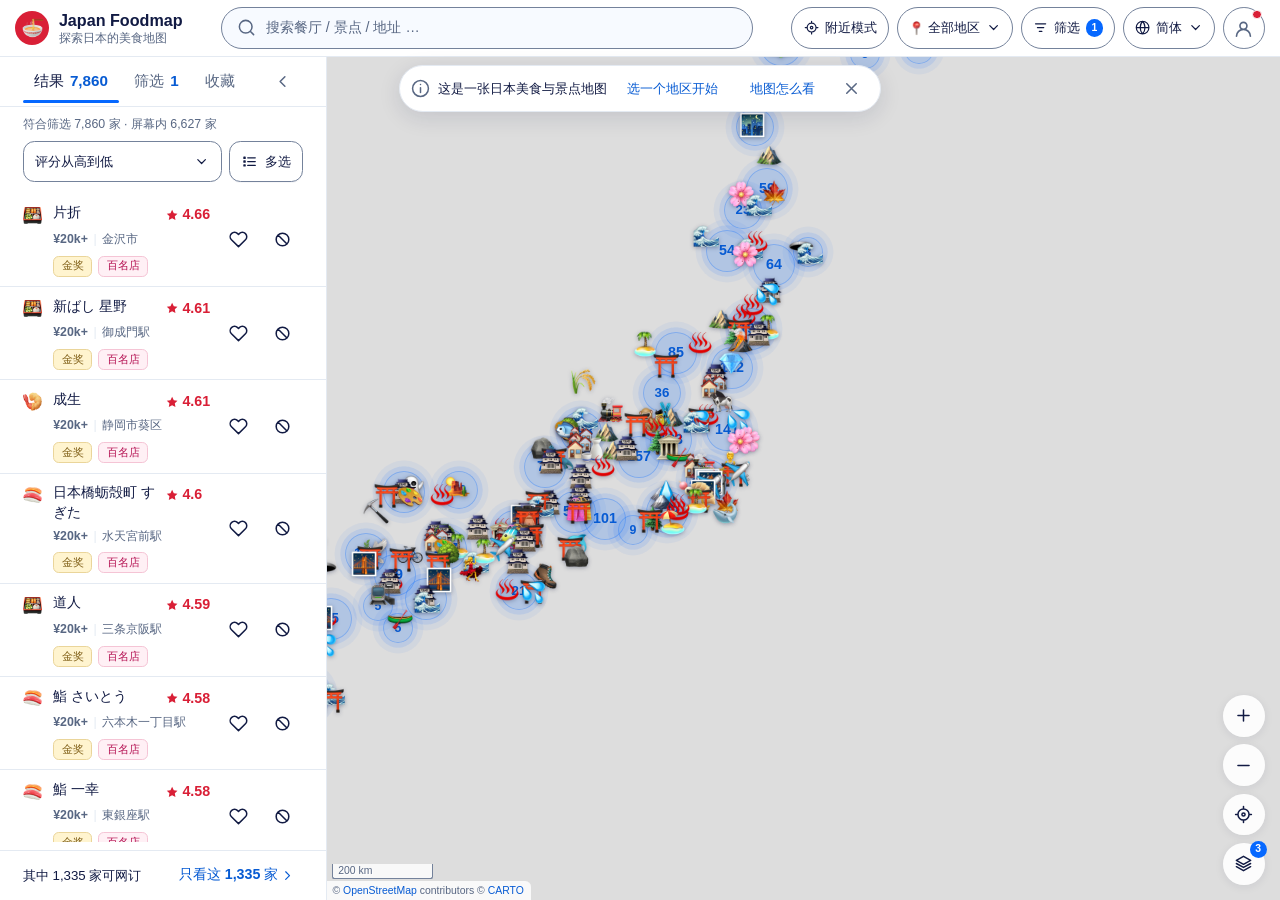
==== docs/index.html @ 4f6c655a "release 4.3.2a station and basemap updates" ====
<!DOCTYPE html>
<html lang="zh-CN">
<head>
    
    <meta http-equiv="content-type" content="text/html; charset=UTF-8" />
    
<title>Japan Foodmap</title>
<link rel="manifest" href="manifest.webmanifest?v=shortcuts-2">
<meta name="mobile-web-app-capable" content="yes">
<meta name="apple-mobile-web-app-capable" content="yes">
<meta name="apple-mobile-web-app-status-bar-style" content="default">
<!-- M-076: the page is a light-only UI (see `color-scheme: only light` in
     MOBILE_UX_ASSETS), so tell the browser chrome to match instead of
     picking its own tint. White, deliberately: commit 84835a8 removed the
     old red theme-color on purpose — do not put it back. -->
<meta name="theme-color" content="#ffffff">
<meta name="apple-mobile-web-app-title" content="Japan Foodmap">
<link rel="icon" type="image/svg+xml" href='data:image/svg+xml;utf8,<svg xmlns="http://www.w3.org/2000/svg" viewBox="0 0 100 100"><text y=".9em" font-size="90">🗾</text></svg>'>
<link rel="apple-touch-icon" sizes="180x180" href="apple-touch-icon-japan-emoji-v2.png">
<!-- Pre-warm TCP/TLS to the cross-origin hosts the page hits early.
     A preconnect only matches requests of the same CORS-ness: the
     `crossorigin` ones cover CORS fetches (GIS, the sync API), the bare
     ones cover classic tags. M-006/M-011: the jsDelivr and cdnjs
     preconnects are gone with the CDNs themselves — Leaflet,
     MarkerCluster, the locate plugin and emoji-picker-element are all
     served from vendor/ on this origin now, so the render-blocking
     handshake they were paying for no longer exists at all. Tile
     subdomains get dns-prefetch only: four extra sockets up front would
     compete with the critical path on slow links, but resolving the DNS
     early is free. -->
<link rel="preconnect" href="https://emojicdn.elk.sh" crossorigin>
<link rel="preconnect" href="https://accounts.google.com" crossorigin>
<link rel="preconnect" href="https://api.jpfoodmap.com" crossorigin>
<link rel="preconnect" href="https://tblg.k-img.com">
<link rel="dns-prefetch" href="https://a.basemaps.cartocdn.com">
<link rel="dns-prefetch" href="https://b.basemaps.cartocdn.com">
<link rel="dns-prefetch" href="https://c.basemaps.cartocdn.com">
<link rel="dns-prefetch" href="https://d.basemaps.cartocdn.com">
<!-- The 3MB marker payload used to start downloading only when the boot
     script ran at DOMContentLoaded — seconds after the HTML arrived. The
     preload starts it with the document; boot()'s fetch then picks the
     response out of the preload cache.
     M-139: `crossorigin` is not optional here, and the old comment had
     the reason backwards. A preload entry is only reused by a later
     request whose mode AND credentials mode match. Without the
     attribute, `as="fetch"` is a no-cors/include request; boot() calls
     plain fetch(), which is cors/same-origin — different keys, so the
     preload sat unclaimed and the browser logged the "preloaded but not
     used" warning. With `crossorigin` (anonymous) the link becomes a
     CORS request, which is what fetch() looks for. Same-origin, so no
     extra CORS response headers are needed on our side. -->
<link rel="preload" href="data/restaurants.json?v=70e84a3305" as="fetch" crossorigin>
<script src="https://accounts.google.com/gsi/client" async defer></script>
    
<meta name="robots" content="noindex,nofollow,noarchive,nosnippet">
<meta name="googlebot" content="noindex,nofollow,noarchive,nosnippet">
<!-- M-006/M-011: self-hosted from docs/vendor/ (scripts/fetch_vendor.py),
     same 0.79.0 build jsDelivr was serving. The version is in the
     directory name so /vendor/* can be immutable-cached honestly. The
     ?v= content stamp is appended by the data_vers pass in main() —
     don't hand-write one here. `defer` and the id are load-bearing:
     initMap no longer treats this plugin as a boot dependency (BUG-01),
     it waits for this tag's load event and hides the locate FAB if the
     file never arrives. -->
<link rel="stylesheet" href="vendor/leaflet.locatecontrol-0.79.0/L.Control.Locate.min.css?v=e6109be62f"/>
<script id="locate-plugin-js" defer src="vendor/leaflet.locatecontrol-0.79.0/L.Control.Locate.min.js?v=62bb1d8d8c"></script>
<script defer src="transit-layer.js?v=7c6e906261"></script>
<style>
  /* Suppress iOS long-press callout + text-selection on the map so the
     contextmenu handler fires cleanly on touch. The font-size on
     .leaflet-container is patched separately in the post-save pass
     below, where folium's own `font-size: 1rem` rule is replaced — a
     <style> rule there always wins over anything we inject here
     because it renders later in source order. */
  .leaflet-container {
    -webkit-touch-callout: none;
    -webkit-user-select: none;
    user-select: none;
  }
  /* The locate plugin renders its own top-left button; we drive it from
     the bottom-right FAB stack instead, so suppress the default UI. The
     control instance stays alive for its .start() / .stop() methods. */
  .leaflet-control-locate { display: none !important; }
</style>
    <script>
(function() {
  // 3.2.3: Safari has ignored `user-scalable=no` since iOS 10, so the
  // viewport meta main() writes covers Chrome and the WebView but not iOS —
  // these are what stop the page zooming there. Back on `document` after
  // M-018 moved them to the Leaflet container, and in the capture phase, for
  // the two reasons the container binding could not cover: they are live
  // from the first frame, three quarters of a megabyte of page before
  // folium's map script runs, and they cover every surface that is not the
  // map (the language gate, the intro bar, the search pill, the segmented
  // pill, the FAB stack, the drawer, the detail card). Leaflet never listens
  // for gesture* — it drives its own touch zoom from raw touch events — so
  // pinching the map still zooms the map.
  ['gesturestart', 'gesturechange', 'gestureend'].forEach(function(type) {
    document.addEventListener(type, function(e) { e.preventDefault(); },
                              { capture: true, passive: false });
  });

  // Desktop ctrl/cmd + wheel — also what a macOS trackpad pinch sends —
  // stays on the Leaflet container. This one is deliberately NOT on the
  // document: a non-passive wheel listener there makes every scroll on the
  // page wait for JS before the browser may move anything, which is the one
  // half of M-018 that was about performance rather than accessibility.
  // Leaflet's own wheel zoom doesn't look at ctrlKey.
  function bindWheelGuard(el) {
    el.addEventListener('wheel', function(e) {
      if (e.ctrlKey || e.metaKey) e.preventDefault();
    }, { passive: false });
  }

  // Double-tap zoom is handled by CSS `touch-action` (style block below)
  // instead of the old 350ms touchend-preventDefault hack. preventDefault on
  // touchend also suppressed the synthesized click, so the second of any two
  // fast taps outside the map (rapid checkbox toggles, 全选 then 全清,
  // double-tap on a star) silently did nothing. The map is unaffected either
  // way: Leaflet sets touch-action on .leaflet-container itself and the
  // ancestor intersection can only further restrict, never loosen.

  // The container is created by folium's own script at the end of <body>,
  // long after this head script runs — poll briefly, then give up.
  var tries = 0;
  (function waitForMap() {
    var el = document.querySelector('.leaflet-container');
    if (el) { bindWheelGuard(el); return; }
    if (++tries > 150) return;
    setTimeout(waitForMap, 100);
  })();
})();
</script>
<style>
  html { color-scheme: only light; }
  html { -webkit-tap-highlight-color: transparent; }
  html { -webkit-text-size-adjust: 100%; }
  html, body { overscroll-behavior: none; }
  html, body { touch-action: pan-x pan-y; }
</style>
    <script>
(function () {
  function uiZ() {
    try {
      var q = /[?&]uiz=(95|100)(?:&|$)/.exec(location.search);
      if (q) return q[1] === '95' ? 0.95 : 1;
      var sc = window.screen || {}, a = sc.width, b = sc.height;
      if (!(a > 0 && b > 0)) return 1;
      return Math.min(a, b) >= 560 ? 0.95 : 1;
    } catch (e) { return 1; }
  }
  window.__jpfmUiZ = uiZ;
  if (uiZ() !== 1) document.documentElement.setAttribute('data-ui-z', '95');
})();
</script>
<style>
/* ==========================================================================
   Japan Foodmap 4.0.0 demo — css/tokens.css
   Generated by hand from ../../DESIGN-TOKENS.json (spec 0.3). Every number
   here has a JSON counterpart; if you need a new value, add it to the JSON
   first (or file a coreRequest), never invent it in a module stylesheet.
   Owner: architect (core). Modules read these variables, never redefine them.
   ========================================================================== */

:root {
  /* ---- UI density (4.2.4) ------------------------------------------------
     1 on phones and the Fold cover; .95 once the <head> snippet has set
     html[data-ui-z="95"] (a screen whose short side is >= 560 CSS px — the
     Fold inner screen, tablets, desktops). map.py's densify_css() rewrites
     every px length above 1px in these stylesheets into
     calc(Npx * var(--ui-z, 1)) at build time, and html{font-size} carries
     it into every rem, so the numbers below stay the 100% design values.
     The width breakpoints in @media rules are not rewritten. */
  --ui-z: 1;

  /* ---- colors ---------------------------------------------------------- */
  --surface: #FFFFFF;
  --surface-subtle: #F7FAFF;
  --ink: #111A43;
  --ink-secondary: #586783;
  --accent: #0668FF;
  --accent-strong: #075BD3;
  --accent-soft: #EDF5FF;
  --rating: #D91F36;
  --favorite: #E92038;
  --danger: #B42336;
  --separator: #E4EAF2;
  --control-border: #74829B;
  /* DEVICE PASS (§14.3): the hairline that IDENTIFIES an interactive control —
     unselected chips, secondary buttons, the "?" help dot, segmented options,
     the search field. It was --separator (#E4EAF2 = 1.21:1 on white), which the
     DESIGN.md token table reserves for decorative dividers and which §14.3
     forbids as a control boundary ("a separator colour must not be used to draw
     an unselected checkbox nobody can find"). Panel / card / divider rules keep
     --separator. Set this back to var(--separator) to restore the demo look. */
  --control-hairline: var(--control-border);
  /* derived, no JSON entry: scrim behind true modals only (LAYER-01) */
  --scrim: rgba(17, 26, 67, .32);

  /* ---- award styles (VIS-06 / §3.2) ----------------------------------- */
  --award-gold-text: #806018;    --award-gold-surface: #FFF4CF;    --award-gold-border: #EAD59A;
  --award-silver-text: #596172;  --award-silver-surface: #EEF0F3;  --award-silver-border: #D3D7DF;
  --award-bronze-text: #94511F;  --award-bronze-surface: #FFEBDC;  --award-bronze-border: #EBC3A5;
  --award-hyaku-text: #B40F51;   --award-hyaku-surface: #FFF0F5;   --award-hyaku-border: #F5C4D5;
  --award-hot-text: #9A3412;     --award-hot-surface: #FFF1E7;     --award-hot-border: #E8C3AC;

  /* ---- price buckets (MAP-01 §6.2; values mirror PRICE_BUCKETS in map.py) */
  --price-lt1k-bg: #15803D;    --price-lt1k-fg: #FFFFFF;
  --price-1to3k-bg: #16A34A;   --price-1to3k-fg: #111A43;
  --price-3to5k-bg: #84CC16;   --price-3to5k-fg: #111A43;
  --price-5to10k-bg: #EAB308;  --price-5to10k-fg: #111A43;
  --price-10to20k-bg: #F97316; --price-10to20k-fg: #111A43;
  --price-ge20k-bg: #DC2626;   --price-ge20k-fg: #FFFFFF;
  --price-na-bg: #9CA3AF;      --price-na-fg: #111A43;

  /* ---- typography ------------------------------------------------------ */
  --font-family: -apple-system, BlinkMacSystemFont, "Segoe UI", "PingFang SC", "Microsoft YaHei", "Noto Sans CJK SC", sans-serif;
  --font-family-tw: -apple-system, BlinkMacSystemFont, "Segoe UI", "PingFang TC", "Microsoft JhengHei", "Noto Sans CJK TC", sans-serif;
  --font-family-ja: -apple-system, BlinkMacSystemFont, "Segoe UI", "Hiragino Sans", "Yu Gothic", "Meiryo", "Noto Sans CJK JP", sans-serif;

  /* 14 roles: size / line / weight. Sizes in rem so html{font-size} scales
     them (fontScale 100/115/130 — I18N-02: text scale, never transform). */
  --t-detail-title-size: 1.5rem;       --t-detail-title-line: 1.9375rem;  --t-detail-title-weight: 700;   /* 24/31 */
  --t-detail-title-wide-size: 1.625rem;--t-detail-title-wide-line: 2.125rem; --t-detail-title-wide-weight: 700; /* 26/34 */
  --t-panel-title-size: 1.25rem;       --t-panel-title-line: 1.75rem;     --t-panel-title-weight: 600;    /* 20/28 */
  --t-group-title-size: 1rem;          --t-group-title-line: 1.5rem;      --t-group-title-weight: 600;    /* 16/24 */
  --t-list-name-narrow-size: 1rem;     --t-list-name-narrow-line: 1.375rem; --t-list-name-narrow-weight: 600; /* 16/22 */
  --t-list-name-column-size: .9375rem; --t-list-name-column-line: 1.3125rem; --t-list-name-column-weight: 600; /* 15/21 */
  --t-body-size: .9375rem;             --t-body-line: 1.4375rem;          --t-body-weight: 400;           /* 15/23 */
  --t-long-body-size: .9375rem;        --t-long-body-line: 1.5rem;        --t-long-body-weight: 400;      /* 15/24 */
  --t-input-narrow-size: 1rem;         --t-input-narrow-line: 1.5rem;     --t-input-narrow-weight: 400;   /* 16/24 */
  --t-input-column-size: .9375rem;     --t-input-column-line: 1.4375rem;  --t-input-column-weight: 400;   /* 15/23 */
  --t-control-size: .875rem;           --t-control-line: 1.25rem;         --t-control-weight: 500;        /* 14/20 */
  --t-secondary-size: .8125rem;        --t-secondary-line: 1.1875rem;     --t-secondary-weight: 400;      /* 13/19 */
  --t-badge-size: .75rem;              --t-badge-line: 1rem;              --t-badge-weight: 600;          /* 12/16 */
  --t-detail-award-size: .875rem;      --t-detail-award-line: 1.25rem;    --t-detail-award-weight: 600;   /* 14/20 */

  /* ---- spacing --------------------------------------------------------- */
  --sp-1: calc(4px * var(--ui-z, 1)); --sp-2: calc(8px * var(--ui-z, 1)); --sp-3: calc(12px * var(--ui-z, 1)); --sp-4: calc(16px * var(--ui-z, 1)); --sp-5: calc(24px * var(--ui-z, 1)); --sp-6: calc(32px * var(--ui-z, 1));
  --sp-optical: calc(2px * var(--ui-z, 1));
  --pad-panel-narrow: calc(16px * var(--ui-z, 1));
  --pad-detail-narrow: calc(16px * var(--ui-z, 1));
  --pad-panel-mid: calc(20px * var(--ui-z, 1));
  --pad-panel-wide: calc(24px * var(--ui-z, 1));
  --gap-field: calc(12px * var(--ui-z, 1));
  --gap-group: calc(24px * var(--ui-z, 1));

  /* ---- radii ----------------------------------------------------------- */
  --r-button: calc(12px * var(--ui-z, 1));
  --r-compact: calc(8px * var(--ui-z, 1));
  --r-panel: calc(24px * var(--ui-z, 1));
  --r-photo: calc(12px * var(--ui-z, 1));
  --r-pill: calc(999px * var(--ui-z, 1));

  /* ---- effects --------------------------------------------------------- */
  --glass-bg: rgba(255, 255, 255, .9);
  --glass-blur: calc(12px * var(--ui-z, 1));
  --shadow-control: 0 calc(2px * var(--ui-z, 1)) calc(10px * var(--ui-z, 1)) rgba(17, 26, 67, .08);
  --shadow-panel: 0 calc(6px * var(--ui-z, 1)) calc(24px * var(--ui-z, 1)) rgba(17, 26, 67, .12);

  /* ---- controls -------------------------------------------------------- */
  --touch-min: calc(44px * var(--ui-z, 1));
  --button-min: calc(44px * var(--ui-z, 1));
  --primary-action-min: calc(54px * var(--ui-z, 1));
  --checkbox-visual: calc(20px * var(--ui-z, 1));
  --switch-w: calc(36px * var(--ui-z, 1)); --switch-h: calc(22px * var(--ui-z, 1));
  --icon-size: calc(20px * var(--ui-z, 1)); --icon-stroke: calc(2px * var(--ui-z, 1));
  --layer-row-min: calc(56px * var(--ui-z, 1));
  --search-row-min: calc(56px * var(--ui-z, 1));
  --search-entry-min: calc(56px * var(--ui-z, 1));

  /* ---- layout constants (LAY-01..03). Written as numbers where JS also
     consumes them; core.js reads the same values from Data.config.layout
     so there is one source — keep both in sync. */
  --bp-narrow-lt: 750;
  --bp-wide-gte: 1100;
  --bp-detail-ratio-switch: 450;
  --h-compact-lte: 620;
  --h-severe-lte: 419;
  --topbar-mid: calc(56px * var(--ui-z, 1));
  --topbar-wide: calc(60px * var(--ui-z, 1));
  --rail-w: calc(56px * var(--ui-z, 1));
  --sheet-collapsed: calc(56px * var(--ui-z, 1));
  --sheet-expanded-map: calc(170px * var(--ui-z, 1));
  --layers-pref-w: calc(360px * var(--ui-z, 1)); --layers-margin: calc(16px * var(--ui-z, 1)); --layers-anchor-gap: calc(8px * var(--ui-z, 1));
  --layers-header-min: calc(44px * var(--ui-z, 1)); --layers-row-min: calc(56px * var(--ui-z, 1));
  --list-min-h-narrow: calc(96px * var(--ui-z, 1)); --list-min-h-column: calc(76px * var(--ui-z, 1));
  --list-photo-ratio: .32; --list-content-start: .38;
  --gallery-h-narrow: calc(144px * var(--ui-z, 1)); --gallery-h-column: calc(272px * var(--ui-z, 1));
  --gallery-primary-share: .6667;
  --action-cols: 1fr 1.65fr 1fr; --action-gap: calc(8px * var(--ui-z, 1));
  --form-max-w: calc(480px * var(--ui-z, 1));

  /* ---- map visual (MAP-01) --------------------------------------------- */
  --map-emoji: calc(22px * var(--ui-z, 1)); --map-price-h: calc(22px * var(--ui-z, 1));
  --cluster-s: calc(32px * var(--ui-z, 1)); --cluster-m: calc(40px * var(--ui-z, 1)); --cluster-l: calc(44px * var(--ui-z, 1));
  --landmark-icon: calc(26px * var(--ui-z, 1));
  --rail-width: calc(2px * var(--ui-z, 1)); --station-normal: calc(4px * var(--ui-z, 1)); --station-major: calc(6px * var(--ui-z, 1));

  /* ---- composition (VIS-03..06) ---------------------------------------- */
  --c-detail-nav-to-identity: calc(12px * var(--ui-z, 1));
  --c-detail-title-to-meta: calc(8px * var(--ui-z, 1));
  --c-detail-meta-to-awards: calc(8px * var(--ui-z, 1));
  --c-detail-identity-to-gallery: calc(12px * var(--ui-z, 1));
  --c-detail-gallery-to-summary: calc(16px * var(--ui-z, 1));
  --c-detail-reading-gap: calc(24px * var(--ui-z, 1));
  --c-detail-heading-to-body: calc(12px * var(--ui-z, 1));
  --c-detail-summary-gap: calc(8px * var(--ui-z, 1));
  --c-list-row-pad: calc(12px * var(--ui-z, 1));
  --c-list-text-gap: calc(4px * var(--ui-z, 1));
  --c-list-before-awards: calc(8px * var(--ui-z, 1));
  --c-list-group-gap: calc(24px * var(--ui-z, 1));
  --c-list-group-heading-gap: calc(12px * var(--ui-z, 1));
  --c-filter-section-gap: calc(24px * var(--ui-z, 1));
  --c-filter-heading-gap: calc(12px * var(--ui-z, 1));
  --c-filter-option-gap: calc(8px * var(--ui-z, 1));
  --c-filter-child-indent: calc(24px * var(--ui-z, 1));
  --c-filter-outer-pad: calc(8px * var(--ui-z, 1));
  --c-filter-child-pad: calc(4px * var(--ui-z, 1));
  --c-award-list-pad: calc(2px * var(--ui-z, 1)) calc(8px * var(--ui-z, 1)); --c-award-list-gap: calc(6px * var(--ui-z, 1));
  --c-award-detail-pad: calc(4px * var(--ui-z, 1)) calc(10px * var(--ui-z, 1)); --c-award-detail-gap: calc(8px * var(--ui-z, 1)); --c-award-detail-h: calc(28px * var(--ui-z, 1));

  /* ---- motion (MOTION.md) ---------------------------------------------- */
  --m-micro: 160ms;
  --m-standard: 240ms;
  --m-sheet: 320ms;
  --m-fly: 400ms;
  --m-toast-ms: 9000ms;
  --e-out: ease-out;
  --e-standard: cubic-bezier(.2, .8, .2, 1);
  --viewport-settle-ms: 180ms;

  /* ---- live geometry, written by App.layout.measure() ------------------
     Defaults let CSS work before the first measure. */
  --U-w: 100vw;
  --U-h: 100vh;
  --U-top: 0px;
  --U-left: 0px;
  --sheet-h: calc(80px * var(--ui-z, 1));
  --fab-w: calc(56px * var(--ui-z, 1));
  --col-left-w: 0px;
  --col-detail-w: 0px;
  --topbar-h: 0px;
  /* ENV-02 §1: the layout-viewport band the visual viewport no longer covers
     (Safari toolbars, software keyboard). core layout.derive() overwrites it
     every measure; 0 whenever the two viewports agree. */
  --vv-occ: 0px;
  --safe-top: env(safe-area-inset-top, 0px);
  --safe-bottom: env(safe-area-inset-bottom, 0px);
  --safe-left: env(safe-area-inset-left, 0px);
  --safe-right: env(safe-area-inset-right, 0px);

  /* ---- z-index ladder (CONTRACT.md §DOM) -------------------------------- */
  --z-map: 0;
  --z-panels: 10;
  --z-topbar: 20;
  --z-fab: 30;
  --z-popover: 40;
  --z-toast: 50;
  --z-modal: 60;
  --z-lightbox: 70;
}

:root[data-ui-z="95"] { --ui-z: .95; }

@media (prefers-reduced-motion: reduce) {
  :root {
    --m-micro: 0ms;
    --m-standard: 0ms;
    --m-sheet: 0ms;
    --m-fly: 0ms;
  }
}

@media (max-width: 1099px) {
  :root { --primary-action-min: calc(44px * var(--ui-z, 1)); --pad-panel-mid: calc(16px * var(--ui-z, 1)); --gallery-h-column: calc(208px * var(--ui-z, 1)); --search-entry-min: calc(44px * var(--ui-z, 1)); }
}

</style>
<style>
/* ==========================================================================
   Japan Foodmap 4.0.0 demo — css/base.css
   Reset, the 14 type roles, and the shared component classes every module
   composes from. Owner: architect (core). Modules add module-prefixed rules
   in their own file; they do not override anything here. If a shared class
   is missing, report it as a coreRequest instead of forking a copy.
   ========================================================================== */

/* ---- reset --------------------------------------------------------------- */
*, *::before, *::after { box-sizing: border-box; }
html {
  font-size: calc(100% * var(--ui-z, 1));   /* App.i18n.setFontScale → 100% / 115% / 130%, times the UI density */
  -webkit-text-size-adjust: 100%;
  color-scheme: light only;      /* VIS-02: light only, no dark theme */
  height: 100%;
  overflow: hidden;              /* the app owns scrolling; body never scrolls */
}
html[data-fs="115"] { font-size: calc(115% * var(--ui-z, 1)); }
html[data-fs="130"] { font-size: calc(130% * var(--ui-z, 1)); }
body {
  margin: 0;
  height: 100%;
  overflow: hidden;
  background: var(--surface);
  color: var(--ink);
  font-family: var(--font-family);
  font-synthesis: none;
  font-size: var(--t-body-size);
  line-height: var(--t-body-line);
  font-weight: var(--t-body-weight);
  -webkit-font-smoothing: antialiased;
  text-rendering: optimizeLegibility;
  touch-action: pan-x pan-y;     /* page-level pinch off (3.2.3 policy) */
}
:lang(zh-TW) { font-family: var(--font-family-tw); }
:lang(ja) { font-family: var(--font-family-ja); }
h1, h2, h3, h4, p, ul, ol, figure { margin: 0; }
ul, ol { padding: 0; list-style: none; }
button, input, select, textarea {
  font: inherit;
  color: inherit;
  margin: 0;
}
button { background: none; border: 0; padding: 0; cursor: pointer; text-align: inherit; }
button:disabled { cursor: default; }
a { color: var(--accent-strong); text-decoration: none; }
a:hover { text-decoration: underline; }
img, svg { display: block; max-width: 100%; }
img { height: auto; }
[hidden] { display: none !important; }
[inert] { pointer-events: none; }
:focus { outline: none; }
:focus-visible {
  outline: calc(2px * var(--ui-z, 1)) solid var(--accent-strong);
  outline-offset: calc(2px * var(--ui-z, 1));
  border-radius: var(--r-compact);
}
::selection { background: var(--accent-soft); }

/* Tabular numerals for ratings/prices/counts only (§3.3) */
.num { font-variant-numeric: tabular-nums; }

/* ---- app skeleton (core-owned; must exist before any module initialises) --
   #app is the LAY-01 container; #map-root fills it at z 0. Leaflet reads the
   container's computed position at init, so these rules live here, not in a
   module stylesheet that might load or inject later. */
#app { position: fixed; inset: 0; overflow: hidden; background: var(--surface); }
#map-root { position: absolute; inset: 0; z-index: var(--z-map); }
#parking { display: none; }

/* ---- type roles ---------------------------------------------------------- */
.t-detail-title      { font-size: var(--t-detail-title-size);      line-height: var(--t-detail-title-line);      font-weight: var(--t-detail-title-weight); overflow-wrap: anywhere; }
.t-detail-title-wide { font-size: var(--t-detail-title-wide-size); line-height: var(--t-detail-title-wide-line); font-weight: var(--t-detail-title-wide-weight); overflow-wrap: anywhere; }
.t-panel-title       { font-size: var(--t-panel-title-size);       line-height: var(--t-panel-title-line);       font-weight: var(--t-panel-title-weight); }
.t-group-title       { font-size: var(--t-group-title-size);       line-height: var(--t-group-title-line);       font-weight: var(--t-group-title-weight); }
.t-list-name-narrow  { font-size: var(--t-list-name-narrow-size);  line-height: var(--t-list-name-narrow-line);  font-weight: var(--t-list-name-narrow-weight); }
.t-list-name-column  { font-size: var(--t-list-name-column-size);  line-height: var(--t-list-name-column-line);  font-weight: var(--t-list-name-column-weight); }
.t-body              { font-size: var(--t-body-size);              line-height: var(--t-body-line);              font-weight: var(--t-body-weight); }
.t-long-body         { font-size: var(--t-long-body-size);         line-height: var(--t-long-body-line);         font-weight: var(--t-long-body-weight); }
.t-input-narrow      { font-size: var(--t-input-narrow-size);      line-height: var(--t-input-narrow-line);      font-weight: var(--t-input-narrow-weight); }
.t-input-column      { font-size: var(--t-input-column-size);      line-height: var(--t-input-column-line);      font-weight: var(--t-input-column-weight); }
.t-control           { font-size: var(--t-control-size);           line-height: var(--t-control-line);           font-weight: var(--t-control-weight); }
.t-secondary         { font-size: var(--t-secondary-size);         line-height: var(--t-secondary-line);         font-weight: var(--t-secondary-weight); color: var(--ink-secondary); }
.t-badge             { font-size: var(--t-badge-size);             line-height: var(--t-badge-line);             font-weight: var(--t-badge-weight); }
.t-detail-award      { font-size: var(--t-detail-award-size);      line-height: var(--t-detail-award-line);      font-weight: var(--t-detail-award-weight); }

/* Two-line clamp for list names (LIST-01) */
.clamp-2 { display: -webkit-box; -webkit-box-orient: vertical; -webkit-line-clamp: 2; overflow: hidden; overflow-wrap: anywhere; }
.clamp-1 { white-space: nowrap; overflow: hidden; text-overflow: ellipsis; }

/* ---- accessibility helpers ---------------------------------------------- */
.sr-only {
  position: absolute !important; width: 1px; height: 1px; padding: 0; margin: -1px;
  overflow: hidden; clip: rect(0 0 0 0); white-space: nowrap; border: 0;
}

/* ---- icons -------------------------------------------------------------- */
.ic {
  width: var(--icon-size); height: var(--icon-size);
  stroke: currentColor; stroke-width: var(--icon-stroke);
  stroke-linecap: round; stroke-linejoin: round; fill: none;
  flex: none;
}
.ic-sm { width: calc(16px * var(--ui-z, 1)); height: calc(16px * var(--ui-z, 1)); }
.ic-lg { width: calc(24px * var(--ui-z, 1)); height: calc(24px * var(--ui-z, 1)); }
/* emoji <img> produced by App.emoji.img() */
.emj { display: inline-block; width: 1.25em; height: 1.25em; vertical-align: -.28em; object-fit: contain; }
.emj-text { display: inline-block; line-height: 1; }

/* ---- surfaces ------------------------------------------------------------ */
.glass {
  background: var(--glass-bg);
  -webkit-backdrop-filter: blur(var(--glass-blur));
  backdrop-filter: blur(var(--glass-blur));
  box-shadow: var(--shadow-control);
}
/* map.js sets html[data-map-moving] during pan/zoom → solid white, no blur (§3.1) */
html[data-map-moving] .glass,
html[data-reduced-transparency] .glass { background: var(--surface); -webkit-backdrop-filter: none; backdrop-filter: none; }
@media (prefers-reduced-transparency: reduce) {
  .glass { background: var(--surface); -webkit-backdrop-filter: none; backdrop-filter: none; }
}
.hr { height: 1px; background: var(--separator); border: 0; margin: 0; }
.hr-strong { height: 1px; background: var(--control-border); opacity: .35; }

/* ---- buttons ------------------------------------------------------------- */
.btn {
  display: inline-flex; align-items: center; justify-content: center; gap: var(--sp-2);
  min-height: var(--button-min); padding: 0 var(--sp-4);
  border-radius: var(--r-button);
  font-size: var(--t-control-size); line-height: var(--t-control-line); font-weight: 600;
  border: 1px solid transparent;
  transition: background-color var(--m-micro) var(--e-out), color var(--m-micro) var(--e-out),
              border-color var(--m-micro) var(--e-out), transform var(--m-micro) var(--e-out);
  user-select: none; -webkit-user-select: none;
  text-decoration: none;
}
.btn:active:not(:disabled) { transform: scale(.98); }
.btn:disabled { opacity: .45; }
.btn-primary { background: var(--accent); color: #fff; }
.btn-primary:hover:not(:disabled) { background: var(--accent-strong); }
.btn-secondary { background: var(--surface); color: var(--ink); border-color: var(--control-hairline); box-shadow: 0 1px 0 rgba(17,26,67,.03); }
.btn-secondary:hover:not(:disabled) { background: var(--surface-subtle); border-color: var(--control-border); }
.btn-quiet { background: transparent; color: var(--accent-strong); }
.btn-quiet:hover:not(:disabled) { background: var(--accent-soft); }
.btn-danger { background: var(--surface); color: var(--danger); border-color: var(--control-hairline); }
.btn-danger:hover:not(:disabled) { background: #FFF3F4; }
.btn-fixed { min-height: var(--primary-action-min); font-size: var(--t-body-size); }
.btn-pill { border-radius: var(--r-pill); }
.btn-stack { flex-direction: column; gap: calc(2px * var(--ui-z, 1)); padding: var(--sp-1) var(--sp-2); }
.btn-stack .ic { width: calc(22px * var(--ui-z, 1)); height: calc(22px * var(--ui-z, 1)); }
/* icon-only button: 44px hit, 20px glyph */
.icon-btn {
  display: inline-flex; align-items: center; justify-content: center;
  width: var(--touch-min); height: var(--touch-min); border-radius: var(--r-pill);
  color: var(--ink);
  transition: background-color var(--m-micro) var(--e-out), color var(--m-micro) var(--e-out);
}
.icon-btn:hover { background: var(--surface-subtle); }
.icon-btn[aria-pressed="true"] { color: var(--accent-strong); }
.icon-btn.is-fav[aria-pressed="true"] { color: var(--favorite); }
.icon-btn.is-fav[aria-pressed="true"] .ic { fill: var(--favorite); }
.icon-btn.is-danger:hover { color: var(--danger); }
.icon-btn-secondary { color: var(--ink-secondary); }
.link-btn { color: var(--accent-strong); font-weight: 600; min-height: var(--touch-min); display: inline-flex; align-items: center; padding: 0 var(--sp-2); }

/* ---- chips (search area chip, filter summary chip, rating quick pick) ---- */
.chip {
  display: inline-flex; align-items: center; gap: calc(6px * var(--ui-z, 1));
  min-height: calc(36px * var(--ui-z, 1)); padding: 0 var(--sp-3);
  border-radius: var(--r-pill);
  background: var(--surface); color: var(--ink);
  border: 1px solid var(--control-hairline);
  font-size: var(--t-control-size); line-height: var(--t-control-line); font-weight: 500;
  white-space: nowrap;
  transition: background-color var(--m-micro) var(--e-out), border-color var(--m-micro) var(--e-out), color var(--m-micro) var(--e-out);
}
.chip:hover { border-color: var(--control-border); }
.chip[aria-pressed="true"], .chip.is-on { background: var(--accent-soft); border-color: var(--accent); color: var(--accent-strong); }
.chip .chip-x { display: inline-flex; width: calc(24px * var(--ui-z, 1)); height: calc(24px * var(--ui-z, 1)); margin-right: calc(-6px * var(--ui-z, 1)); align-items: center; justify-content: center; border-radius: var(--r-pill); color: var(--ink-secondary); }
.chip .chip-x:hover { background: rgba(6,104,255,.12); color: var(--accent-strong); }
.chip-tall { min-height: var(--touch-min); }
/* chip whose hit area must be 44 while the visual stays 36 */
.chip-hit { position: relative; }
.chip-hit::after { content: ""; position: absolute; inset: calc(-4px * var(--ui-z, 1)) 0; }

/* ---- badges: awards (VIS-06) -------------------------------------------- */
.badge {
  display: inline-flex; align-items: center; gap: calc(4px * var(--ui-z, 1));
  padding: var(--c-award-list-pad); border-radius: calc(6px * var(--ui-z, 1));
  font-size: var(--t-badge-size); line-height: var(--t-badge-line); font-weight: var(--t-badge-weight);
  border: 1px solid transparent; white-space: nowrap;
}
.badge-lg {           /* detail identity role */
  padding: var(--c-award-detail-pad); min-height: var(--c-award-detail-h); border-radius: var(--r-compact);
  font-size: var(--t-detail-award-size); line-height: var(--t-detail-award-line); font-weight: var(--t-detail-award-weight);
}
.badge-gold   { color: var(--award-gold-text);   background: var(--award-gold-surface);   border-color: var(--award-gold-border); }
.badge-silver { color: var(--award-silver-text); background: var(--award-silver-surface); border-color: var(--award-silver-border); }
.badge-bronze { color: var(--award-bronze-text); background: var(--award-bronze-surface); border-color: var(--award-bronze-border); }
.badge-hyaku  { color: var(--award-hyaku-text);  background: var(--award-hyaku-surface);  border-color: var(--award-hyaku-border); }
.badge-hot    { color: var(--award-hot-text);    background: var(--award-hot-surface);    border-color: var(--award-hot-border); }
.badge-row { display: flex; flex-wrap: wrap; gap: var(--c-award-list-gap); }
.badge-row-lg { gap: var(--c-award-detail-gap); }
/* neutral count badge (FAB layer count, filter chip count) */
.count-badge {
  display: inline-flex; align-items: center; justify-content: center;
  min-width: calc(18px * var(--ui-z, 1)); height: calc(18px * var(--ui-z, 1)); padding: 0 calc(5px * var(--ui-z, 1)); border-radius: var(--r-pill);
  background: var(--accent); color: #fff;
  font-size: calc(11px * var(--ui-z, 1)); line-height: 1; font-weight: 700;
}
.count-text { color: var(--accent-strong); font-weight: 700; }

/* ---- price tag (MAP-01 §6.2) — readable text + bucket color ------------ */
.price-tag {
  display: inline-flex; align-items: center; justify-content: center;
  height: var(--map-price-h); padding: 0 calc(7px * var(--ui-z, 1)); border-radius: var(--r-pill);
  font-size: var(--t-badge-size); line-height: 1; font-weight: 700; letter-spacing: .01em;
  white-space: nowrap; font-variant-numeric: tabular-nums;
  box-shadow: 0 1px calc(2px * var(--ui-z, 1)) rgba(17,26,67,.18);
}
.price-lt1k    { background: var(--price-lt1k-bg);    color: var(--price-lt1k-fg); }
.price-1to3k   { background: var(--price-1to3k-bg);   color: var(--price-1to3k-fg); }
.price-3to5k   { background: var(--price-3to5k-bg);   color: var(--price-3to5k-fg); }
.price-5to10k  { background: var(--price-5to10k-bg);  color: var(--price-5to10k-fg); }
.price-10to20k { background: var(--price-10to20k-bg); color: var(--price-10to20k-fg); }
.price-ge20k   { background: var(--price-ge20k-bg);   color: var(--price-ge20k-fg); }
.price-na      { background: var(--price-na-bg);      color: var(--price-na-fg); }
/* small legend dot used in the filter's price rows */
.price-dot { display: inline-block; width: calc(14px * var(--ui-z, 1)); height: calc(14px * var(--ui-z, 1)); border-radius: 50%; flex: none; }
.price-dot.price-lt1k    { background: var(--price-lt1k-bg); }
.price-dot.price-1to3k   { background: var(--price-1to3k-bg); }
.price-dot.price-3to5k   { background: var(--price-3to5k-bg); }
.price-dot.price-5to10k  { background: var(--price-5to10k-bg); }
.price-dot.price-10to20k { background: var(--price-10to20k-bg); }
.price-dot.price-ge20k   { background: var(--price-ge20k-bg); }
.price-dot.price-na      { background: var(--price-na-bg); }
/* inline plain-text price in lists / detail (no colour, VIS-04) */
.price-text { font-weight: 600; font-variant-numeric: tabular-nums; }
.rating { color: var(--rating); font-weight: 700; font-variant-numeric: tabular-nums; display: inline-flex; align-items: center; gap: calc(3px * var(--ui-z, 1)); }
.rating .ic { width: calc(15px * var(--ui-z, 1)); height: calc(15px * var(--ui-z, 1)); fill: var(--rating); stroke: none; }
.rating-missing { color: var(--ink-secondary); font-weight: 500; }

/* ---- form controls ------------------------------------------------------- */
/* .checkbox: 20px visual, host row supplies the 44px target */
.checkbox {
  appearance: none; -webkit-appearance: none;
  width: var(--checkbox-visual); height: var(--checkbox-visual); flex: none;
  border: calc(2px * var(--ui-z, 1)) solid var(--control-border); border-radius: calc(6px * var(--ui-z, 1)); background: var(--surface);
  display: inline-grid; place-content: center;
  transition: background-color var(--m-micro) var(--e-out), border-color var(--m-micro) var(--e-out);
}
.checkbox::before {
  content: ""; width: calc(10px * var(--ui-z, 1)); height: calc(6px * var(--ui-z, 1)); border: calc(2.5px * var(--ui-z, 1)) solid #fff; border-top: 0; border-right: 0;
  transform: translateY(-1px) rotate(-45deg) scale(0); transition: transform var(--m-micro) var(--e-out);
}
.checkbox:checked, .checkbox:indeterminate { background: var(--accent); border-color: var(--accent); }
.checkbox:checked::before { transform: translateY(-1px) rotate(-45deg) scale(1); }
.checkbox:indeterminate::before { width: calc(10px * var(--ui-z, 1)); height: 0; border: 0; border-top: calc(2.5px * var(--ui-z, 1)) solid #fff; transform: none; }
/* award-tinted checkbox: filters pass --cb-color */
.checkbox.cb-award:checked { background: var(--cb-color, var(--accent)); border-color: var(--cb-color, var(--accent)); }
.checkbox:disabled { opacity: .4; }
/* radio */
.radio { appearance: none; -webkit-appearance: none; width: calc(20px * var(--ui-z, 1)); height: calc(20px * var(--ui-z, 1)); border: calc(2px * var(--ui-z, 1)) solid var(--control-border); border-radius: 50%; display: inline-grid; place-content: center; flex: none; }
.radio::before { content: ""; width: calc(10px * var(--ui-z, 1)); height: calc(10px * var(--ui-z, 1)); border-radius: 50%; background: var(--accent); transform: scale(0); transition: transform var(--m-micro) var(--e-out); }
.radio:checked { border-color: var(--accent); }
.radio:checked::before { transform: scale(1); }
/* whole-row option target ≥44 (VIS-05) */
.opt-row {
  display: flex; align-items: center; gap: var(--sp-3);
  min-height: var(--touch-min); padding: var(--c-filter-outer-pad) var(--sp-2);
  border-radius: var(--r-compact); cursor: pointer;
  font-size: var(--t-control-size); line-height: var(--t-control-line); font-weight: 500;
}
.opt-row:hover { background: var(--surface-subtle); }
.opt-row .opt-label { flex: 1 1 auto; min-width: 0; }
.opt-row .opt-count { color: var(--ink-secondary); font-weight: 400; font-variant-numeric: tabular-nums; text-align: right; }
.opt-row-child { padding-block: var(--c-filter-child-pad); padding-left: calc(var(--sp-2) + var(--c-filter-child-indent)); font-size: var(--t-secondary-size); line-height: var(--t-secondary-line); font-weight: 400; }

/* .switch 36×22 */
.switch { appearance: none; -webkit-appearance: none; position: relative; width: var(--switch-w); height: var(--switch-h); border-radius: var(--r-pill); background: var(--control-border); flex: none; transition: background-color var(--m-micro) var(--e-out); cursor: pointer; }
.switch::before { content: ""; position: absolute; top: calc(2px * var(--ui-z, 1)); left: calc(2px * var(--ui-z, 1)); width: calc(18px * var(--ui-z, 1)); height: calc(18px * var(--ui-z, 1)); border-radius: 50%; background: #fff; box-shadow: 0 1px calc(2px * var(--ui-z, 1)) rgba(0,0,0,.2); transition: transform var(--m-micro) var(--e-out); }
.switch:checked { background: var(--accent); }
.switch:checked::before { transform: translateX(calc(14px * var(--ui-z, 1))); }
.switch:disabled { opacity: .4; }

/* .slider (rating) */
.slider { appearance: none; -webkit-appearance: none; width: 100%; height: calc(44px * var(--ui-z, 1)); background: transparent; margin: 0; cursor: pointer; }
.slider::-webkit-slider-runnable-track { height: calc(4px * var(--ui-z, 1)); border-radius: calc(2px * var(--ui-z, 1)); background: linear-gradient(to right, var(--accent) 0 var(--slider-pct, 0%), var(--separator) var(--slider-pct, 0%)); }
.slider::-moz-range-track { height: calc(4px * var(--ui-z, 1)); border-radius: calc(2px * var(--ui-z, 1)); background: var(--separator); }
.slider::-moz-range-progress { height: calc(4px * var(--ui-z, 1)); border-radius: calc(2px * var(--ui-z, 1)); background: var(--accent); }
.slider::-webkit-slider-thumb { appearance: none; -webkit-appearance: none; width: calc(28px * var(--ui-z, 1)); height: calc(28px * var(--ui-z, 1)); margin-top: calc(-12px * var(--ui-z, 1)); border-radius: 50%; background: var(--accent); border: calc(3px * var(--ui-z, 1)) solid #fff; box-shadow: 0 1px calc(4px * var(--ui-z, 1)) rgba(17,26,67,.25); }
.slider::-moz-range-thumb { width: calc(22px * var(--ui-z, 1)); height: calc(22px * var(--ui-z, 1)); border-radius: 50%; background: var(--accent); border: calc(3px * var(--ui-z, 1)) solid #fff; box-shadow: 0 1px calc(4px * var(--ui-z, 1)) rgba(17,26,67,.25); }
.slider:focus-visible { outline-offset: calc(-4px * var(--ui-z, 1)); }

/* .segmented (type toggle in forms, language in account) */
.segmented { display: inline-flex; gap: var(--sp-2); }
.segmented > * { flex: 1 1 0; min-height: var(--touch-min); border-radius: var(--r-button); border: 1px solid var(--control-hairline); background: var(--surface); color: var(--ink); font-weight: 600; display: inline-flex; align-items: center; justify-content: center; gap: calc(6px * var(--ui-z, 1)); padding: 0 var(--sp-3); transition: background-color var(--m-micro) var(--e-out), color var(--m-micro) var(--e-out), border-color var(--m-micro) var(--e-out); }
.segmented > [aria-pressed="true"], .segmented > [aria-checked="true"] { background: var(--accent); border-color: var(--accent); color: #fff; }
.segmented-joined { gap: 0; border-radius: var(--r-button); border: 1px solid var(--control-hairline); overflow: hidden; }
.segmented-joined > * { border: 0; border-radius: 0; }
.segmented-joined > * + * { border-left: 1px solid var(--control-hairline); }

/* .select (native select dressed as a field) */
.select-wrap { position: relative; display: block; }
.select {
  appearance: none; -webkit-appearance: none; width: 100%; min-height: var(--touch-min);
  padding: 0 calc(40px * var(--ui-z, 1)) 0 var(--sp-3); border-radius: var(--r-button); border: 1px solid var(--control-border);
  background: var(--surface); color: var(--ink);
  font-size: var(--t-control-size); line-height: var(--t-control-line); font-weight: 500;
}
.select-wrap::after { content: ""; position: absolute; right: calc(14px * var(--ui-z, 1)); top: 50%; width: calc(8px * var(--ui-z, 1)); height: calc(8px * var(--ui-z, 1)); border-right: calc(2px * var(--ui-z, 1)) solid var(--ink); border-bottom: calc(2px * var(--ui-z, 1)) solid var(--ink); transform: translateY(-70%) rotate(45deg); pointer-events: none; }
/* a button that looks like a select (sort menu, region chip in filters) */
.select-btn { display: inline-flex; align-items: center; justify-content: space-between; gap: var(--sp-2); width: 100%; min-height: var(--touch-min); padding: 0 var(--sp-3); border-radius: var(--r-button); border: 1px solid var(--control-border); background: var(--surface); color: var(--ink); font-size: var(--t-control-size); line-height: var(--t-control-line); font-weight: 500; }

/* text fields */
.field { display: grid; gap: calc(6px * var(--ui-z, 1)); }
.field-label { font-size: var(--t-control-size); line-height: var(--t-control-line); font-weight: 500; color: var(--ink-secondary); }
.input {
  width: 100%; min-height: var(--touch-min); padding: 0 var(--sp-3);
  border-radius: var(--r-button); border: 1px solid var(--control-border);
  background: var(--surface); color: var(--ink);
  font-size: var(--t-input-narrow-size); line-height: var(--t-input-narrow-line);
}
.input::placeholder { color: var(--ink-secondary); opacity: 1; }
.input:focus-visible { border-color: var(--accent); outline-offset: 0; box-shadow: 0 0 0 calc(3px * var(--ui-z, 1)) var(--accent-soft); outline: none; }
.input[aria-invalid="true"] { border-color: var(--danger); }
.field-error { color: var(--danger); font-size: var(--t-secondary-size); line-height: var(--t-secondary-line); }
.field-help { color: var(--ink-secondary); font-size: var(--t-secondary-size); line-height: var(--t-secondary-line); }
@media (min-width: 750px) { .input { font-size: var(--t-input-column-size); line-height: var(--t-input-column-line); } }

/* ---- tabs (results / saved / filters) ----------------------------------- */
.tabs { display: flex; gap: var(--sp-1); position: relative; }
.tab { position: relative; display: inline-flex; align-items: center; gap: calc(6px * var(--ui-z, 1)); min-height: var(--touch-min); padding: 0 var(--sp-3); color: var(--ink-secondary); font-size: var(--t-group-title-size); line-height: var(--t-group-title-line); font-weight: 600; border-radius: var(--r-compact); }
.tab:hover { color: var(--ink); }
.tab[aria-selected="true"] { color: var(--ink); }
.tab[aria-selected="true"] .count-text { color: var(--accent-strong); }
.tab-ink { position: absolute; bottom: 0; height: calc(3px * var(--ui-z, 1)); border-radius: calc(2px * var(--ui-z, 1)); background: var(--accent); transition: transform var(--m-micro) var(--e-out), width var(--m-micro) var(--e-out); }

/* ---- menus / rows -------------------------------------------------------- */
.menu-row { display: flex; align-items: center; gap: var(--sp-3); min-height: var(--touch-min); padding: 0 var(--sp-3); width: 100%; border-radius: var(--r-compact); color: var(--ink); font-size: var(--t-body-size); line-height: var(--t-body-line); }
.menu-row:hover { background: var(--surface-subtle); }
.menu-row .ic { color: var(--ink-secondary); }
.menu-row.is-danger { color: var(--danger); }
.menu-row.is-danger .ic { color: var(--danger); }
.menu-row .menu-sub { display: block; color: var(--ink-secondary); font-size: var(--t-secondary-size); line-height: var(--t-secondary-line); font-weight: 400; }
.menu-sep { height: 1px; background: var(--separator); margin: var(--sp-2) 0; }
.row-56 { min-height: var(--layer-row-min); }

/* ---- generic containers -------------------------------------------------- */
.card-subtle { background: var(--surface-subtle); border-radius: var(--r-button); }
.popover { background: var(--surface); border-radius: var(--r-button); box-shadow: var(--shadow-panel); border: 1px solid var(--separator); }
.dialog { background: var(--surface); border-radius: var(--r-panel); box-shadow: var(--shadow-panel); }
.handle { width: calc(40px * var(--ui-z, 1)); height: calc(4px * var(--ui-z, 1)); border-radius: calc(2px * var(--ui-z, 1)); background: #C6CEDC; margin: calc(8px * var(--ui-z, 1)) auto; }
.handle-hit { display: flex; align-items: center; justify-content: center; height: calc(24px * var(--ui-z, 1)); width: 100%; touch-action: none; cursor: grab; }
.handle-hit:active { cursor: grabbing; }

/* ---- feedback / notice -------------------------------------------------- */
.notice { display: flex; align-items: center; gap: var(--sp-3); padding: var(--sp-3) var(--sp-4); border-radius: var(--r-button); background: var(--surface-subtle); color: var(--ink); font-size: var(--t-control-size); line-height: var(--t-control-line); }
.notice-warn { background: #FFF6E5; }
.notice-danger { background: #FFF3F4; color: var(--danger); }
.toast { display: flex; align-items: center; gap: var(--sp-3); min-height: calc(48px * var(--ui-z, 1)); padding: var(--sp-2) var(--sp-3); border-radius: var(--r-button); background: var(--ink); color: #fff; box-shadow: var(--shadow-panel); font-size: var(--t-control-size); line-height: var(--t-control-line); position: relative; overflow: hidden; }
.toast .toast-text { flex: 1 1 auto; min-width: 0; }
.toast .btn-quiet { color: #8FC0FF; min-height: calc(36px * var(--ui-z, 1)); }
.toast .icon-btn { color: #fff; width: calc(36px * var(--ui-z, 1)); height: calc(36px * var(--ui-z, 1)); }
.toast .toast-progress { position: absolute; left: 0; bottom: 0; height: calc(2px * var(--ui-z, 1)); background: #8FC0FF; width: var(--toast-pct, 100%); transition: width 200ms linear; }
.skeleton { background: linear-gradient(90deg, var(--surface-subtle) 25%, #EEF3FB 37%, var(--surface-subtle) 63%); background-size: 400% 100%; animation: shimmer 1.4s ease infinite; border-radius: var(--r-compact); }
@keyframes shimmer { from { background-position: 100% 0; } to { background-position: 0 0; } }
.photo-placeholder { display: grid; place-content: center; background: var(--surface-subtle); color: var(--ink-secondary); border-radius: var(--r-photo); font-size: var(--t-secondary-size); text-align: center; padding: var(--sp-3); }

/* ---- motion helpers (MOTION.md) ----------------------------------------- */
.tr-micro { transition: all var(--m-micro) var(--e-out); }
.tr-standard { transition: transform var(--m-standard) var(--e-standard), opacity var(--m-standard) var(--e-standard); }
.tr-sheet { transition: height var(--m-sheet) var(--e-standard), transform var(--m-sheet) var(--e-standard); }
.fade-in { animation: fadeIn var(--m-standard) var(--e-standard) both; }
.rise-in { animation: riseIn var(--m-standard) var(--e-standard) both; }
.scale-in { animation: scaleIn var(--m-standard) var(--e-standard) both; }
.slide-up-in { animation: slideUpIn var(--m-standard) var(--e-standard) both; }
@keyframes fadeIn { from { opacity: 0; } to { opacity: 1; } }
@keyframes riseIn { from { opacity: 0; transform: translateY(calc(12px * var(--ui-z, 1))); } to { opacity: 1; transform: none; } }
@keyframes scaleIn { from { opacity: 0; transform: scale(.96); } to { opacity: 1; transform: none; } }
@keyframes slideUpIn { from { transform: translateY(100%); } to { transform: none; } }
@media (prefers-reduced-motion: reduce) {
  *, *::before, *::after { animation-duration: 0ms !important; animation-delay: 0ms !important; transition-duration: 0ms !important; scroll-behavior: auto !important; }
}

/* ---- architect stub placeholder (removed when a module ships) ----------- */
.stub { display: grid; place-content: center; text-align: center; gap: calc(4px * var(--ui-z, 1)); padding: var(--sp-4); min-height: calc(80px * var(--ui-z, 1)); border: 1px dashed var(--control-border); border-radius: var(--r-button); background: var(--surface-subtle); color: var(--ink-secondary); font-size: var(--t-secondary-size); line-height: var(--t-secondary-line); }
.stub b { color: var(--ink); font-size: var(--t-control-size); }

</style>
<style>
/* ==========================================================================
   Japan Foodmap 4.0.0 demo — css/map.css
   Owner: map module. Prefix: .mp-* (plus #map-root / #fab-root and the
   Leaflet class names the plugin owns). Every number comes from
   css/tokens.css; shared components (.price-tag, .glass, .count-badge,
   .rating) come from css/base.css and are never redefined here.
   Rules: VIS-02 §2.1, §3.1 materials, MAP-01/02/03 §6, LAY-04/05, ENV-02.
   ========================================================================== */

/* ---- container ----------------------------------------------------------- */
/* #map-root IS the .leaflet-container element, so these are element rules */
#map-root {
  background: #EAF1F8;
  font-family: inherit;
  font-size: var(--t-secondary-size);
  outline: none;
}
/* The demo falls back to raw OSM tiles when no CARTO key is supplied
   (PLAN.md risk 1). OSM's palette — pink expressways, saturated land use, a
   dense label set — competes with the cuisine markers, the price tags and the
   rail overlay, which VIS-02 §2.1 asks the basemap not to do. Soften the tile
   pane only (the overlay/marker panes are siblings and keep full colour), and
   only while the fallback is what is painting: data-basemap="carto" is the
   real light_all and gets no filter. */
html[data-basemap="osm"] #map-root .leaflet-tile-pane {
  filter: saturate(.22) brightness(1.07) contrast(.88);
}
#map-root .mp-pane-nohit { pointer-events: none; }
#map-root .leaflet-marker-icon { background: none; border: 0; }
/* a divIcon we position ourselves: 0×0 box, children overflow (no reflow cost) */
#map-root .mp-mk-wrap { width: 0 !important; height: 0 !important; overflow: visible; }

/* ---- attribution + scale: always inside the VISIBLE map rect (§6.4 / LAY-04)
   narrow lifts by --sheet-h, mid/wide steps past the left column. ---------- */
#map-root .leaflet-bottom.leaflet-left {
  left: calc(var(--col-left-w) + var(--safe-left));
  bottom: calc(var(--sheet-h) + var(--safe-bottom) + var(--vv-occ));
  transition: bottom var(--m-sheet) var(--e-standard), left var(--m-standard) var(--e-standard);
}
#map-root .leaflet-control-attribution {
  background: rgba(255, 255, 255, .82);
  color: var(--ink-secondary);
  font-size: calc(11px * var(--ui-z, 1));
  line-height: calc(16px * var(--ui-z, 1));
  padding: calc(2px * var(--ui-z, 1)) calc(8px * var(--ui-z, 1)) calc(2px * var(--ui-z, 1)) calc(6px * var(--ui-z, 1));
  border-radius: 0 calc(6px * var(--ui-z, 1)) 0 0;
  margin: 0;
}
#map-root .leaflet-control-attribution a { color: var(--accent-strong); }
#map-root .leaflet-control-scale { margin: 0 0 calc(2px * var(--ui-z, 1)) calc(6px * var(--ui-z, 1)); }
#map-root .leaflet-control-scale-line {
  background: rgba(255, 255, 255, .8);
  border: 1px solid var(--control-border);
  border-top: 0;
  color: var(--ink-secondary);
  font-size: calc(11px * var(--ui-z, 1));
  line-height: calc(15px * var(--ui-z, 1));
  padding: 0 calc(5px * var(--ui-z, 1));
  border-radius: 0 0 calc(3px * var(--ui-z, 1)) calc(3px * var(--ui-z, 1));
}
html[data-search-active] #map-root .leaflet-control-container { display: none; }

/* ---- restaurant marker: 22px emoji in a 28px white disc + 22px price tag -- */
.mp-mk {
  position: absolute;
  left: 0; top: 0;
  transform: translate(-50%, calc(-14px * var(--ui-z, 1)));
  display: flex;
  flex-direction: column;
  align-items: center;
  gap: var(--sp-optical);
  width: max-content;
  cursor: pointer;
  -webkit-tap-highlight-color: transparent;
}
.mp-dot {
  position: relative;
  width: calc(28px * var(--ui-z, 1)); height: calc(28px * var(--ui-z, 1));
  border-radius: 50%;
  background: var(--surface);
  box-shadow: 0 1px calc(3px * var(--ui-z, 1)) rgba(17, 26, 67, .28), 0 0 0 1px rgba(17, 26, 67, .06);
  display: grid; place-content: center;
  transition: box-shadow var(--m-micro) var(--e-out);
}
.mp-dot .emj { width: var(--map-emoji); height: var(--map-emoji); }
.mp-dot .emj-text { font-size: calc(18px * var(--ui-z, 1)); }
/* MAP-02 §3: a tag may be nudged sideways to avoid a neighbour before it is
   dropped; layoutTags() writes the offset it found. */
.mp-mk .mp-tag { pointer-events: none; transform: translateX(var(--mp-tag-dx, 0px)); }
.mp-mk.is-tagless .mp-tag { display: none; }
.mp-mk:hover .mp-dot { box-shadow: 0 calc(2px * var(--ui-z, 1)) calc(8px * var(--ui-z, 1)) rgba(17, 26, 67, .34), 0 0 0 1px rgba(17, 26, 67, .08); }
/* saved: a small heart-coloured pip, never the price hue (MAP-01) */
.mp-mk.is-fav .mp-dot::after {
  content: "";
  position: absolute; right: -1px; top: -1px;
  width: calc(10px * var(--ui-z, 1)); height: calc(10px * var(--ui-z, 1)); border-radius: 50%;
  background: var(--favorite);
  border: calc(2px * var(--ui-z, 1)) solid var(--surface);
}
/* selected: a 2px accent ring that grows outwards; the emoji itself never scales */
.mp-mk.is-selected .mp-dot::before {
  content: "";
  position: absolute; inset: calc(-4px * var(--ui-z, 1));
  border-radius: 50%;
  border: calc(2px * var(--ui-z, 1)) solid var(--accent);
  background: rgba(255, 255, 255, .55);
  animation: mpRing var(--m-micro) var(--e-out) both;
}
.mp-mk.is-selected .mp-dot { box-shadow: 0 calc(2px * var(--ui-z, 1)) calc(10px * var(--ui-z, 1)) rgba(6, 104, 255, .35); }
@keyframes mpRing { from { transform: scale(.9); opacity: 0; } to { transform: none; opacity: 1; } }
#map-root .leaflet-marker-icon:focus-visible .mp-dot {
  outline: calc(2px * var(--ui-z, 1)) solid var(--accent-strong);
  outline-offset: calc(3px * var(--ui-z, 1));
}
/* offscreen probe used to measure the real tag text box (MAP-02 §2) */
.mp-probe {
  position: absolute; left: calc(-9999px * var(--ui-z, 1)); top: 0;
  visibility: hidden; pointer-events: none;
}

/* ---- clusters: translucent light-blue disc, real count (A01) -------------- */
#map-root .mp-cluster-wrap { background: none; border: 0; }
.mp-cluster {
  display: grid; place-content: center;
  border-radius: 50%;
  background: rgba(6, 104, 255, .20);
  border: 1px solid rgba(6, 104, 255, .28);
  box-shadow: 0 0 0 calc(5px * var(--ui-z, 1)) rgba(6, 104, 255, .10), 0 0 0 calc(11px * var(--ui-z, 1)) rgba(6, 104, 255, .05);
  color: var(--accent-strong);
  font-weight: 700;
  cursor: pointer;
  transition: background-color var(--m-micro) var(--e-out);
}
.mp-cluster-s { font-size: calc(13px * var(--ui-z, 1)); }
.mp-cluster-m { font-size: calc(14px * var(--ui-z, 1)); }
.mp-cluster-l { font-size: calc(15px * var(--ui-z, 1)); }
#map-root .mp-cluster-wrap:hover .mp-cluster { background: rgba(6, 104, 255, .28); }

/* ---- landmarks (26px, one step above restaurants) and pins (24px) --------- */
.mp-lm, .mp-pin {
  position: absolute; left: 0; top: 0;
  transform: translate(-50%, calc(-13px * var(--ui-z, 1)));
  display: flex; flex-direction: column; align-items: center;
  width: max-content; max-width: calc(132px * var(--ui-z, 1));
  cursor: pointer;
}
.mp-lm .emj, .mp-lm .emj-text { width: var(--landmark-icon); height: var(--landmark-icon); filter: drop-shadow(0 1px calc(2px * var(--ui-z, 1)) rgba(17, 26, 67, .35)); }
.mp-pin { transform: translate(-50%, calc(-12px * var(--ui-z, 1))); }
.mp-pin .emj, .mp-pin .emj-text { width: calc(24px * var(--ui-z, 1)); height: calc(24px * var(--ui-z, 1)); filter: drop-shadow(0 1px calc(2px * var(--ui-z, 1)) rgba(17, 26, 67, .35)); }
.mp-plate {
  margin-top: 1px;
  max-width: calc(132px * var(--ui-z, 1));
  padding: 0 calc(5px * var(--ui-z, 1));
  border-radius: calc(5px * var(--ui-z, 1));
  background: rgba(255, 255, 255, .88);
  color: var(--ink);
  font-size: calc(11px * var(--ui-z, 1)); line-height: calc(16px * var(--ui-z, 1)); font-weight: 600;
  white-space: nowrap; overflow: hidden; text-overflow: ellipsis;
}
/* MAP-02 §5: the name plate is the lowest-priority label — dropped below z9 and
   wherever it would cover one already placed. The emoji keeps the anchor. */
.mp-lm.is-plateless .mp-plate, .mp-pin.is-plateless .mp-plate { display: none; }
.mp-lm.is-hidden { opacity: .55; }
.mp-lm.is-hidden .mp-plate { text-decoration: line-through; }
.mp-pin.is-temp .mp-plate { background: var(--accent-soft); color: var(--accent-strong); }

/* ---- stations (§6.5): white core, dark rim, light label with a thin halo -- */
.mp-st {
  position: absolute; left: 0; top: 0;
  transform: translate(-50%, -50%);
  display: flex; align-items: center; gap: calc(4px * var(--ui-z, 1));
  width: max-content;
  pointer-events: none;
}
/* --st-r is the diameter map.js computes per station (line_count tier x zoom band,
   the production radii). §6.5's 4px normal / 6px major are the z15 values. */
.mp-st-dot {
  width: var(--st-r, calc(8px * var(--ui-z, 1))); height: var(--st-r, calc(8px * var(--ui-z, 1))); flex: none;
  border-radius: 50%;
  background: var(--surface);
  border: calc(1.5px * var(--ui-z, 1)) solid #6B7890;
}
.mp-st.is-major .mp-st-dot { border-width: calc(2px * var(--ui-z, 1)); border-color: #4A5468; }
.mp-st.is-mega .mp-st-dot { border-width: calc(2.5px * var(--ui-z, 1)); border-color: #2B3550; }
.mp-st-name {
  font-size: calc(11px * var(--ui-z, 1)); line-height: calc(14px * var(--ui-z, 1)); font-weight: 500;
  color: #4A5468;
  white-space: nowrap;
  text-shadow: 0 0 calc(2px * var(--ui-z, 1)) #fff, 0 0 calc(2px * var(--ui-z, 1)) #fff, 0 0 calc(3px * var(--ui-z, 1)) #fff;
}
.mp-st.is-major .mp-st-name, .mp-st.is-mega .mp-st-name { font-size: calc(12px * var(--ui-z, 1)); font-weight: 600; color: var(--ink); }

/* ---- rail overlay: station labels (§6.5) ---------------------------------
   docs/transit-layer.js?v=7c6e906261 injects its own tooltip style AFTER this sheet (it is a
   deferred script that appends to <head>), so these rules carry one extra class
   of specificity on purpose. §6.5 asks for light text with a thin white halo
   instead of the big white plates, which were burying the restaurant markers;
   map.js additionally trims the "(N lines)" suffix off the permanent labels. */
#map-root .leaflet-pane .leaflet-tooltip.transit-station-label {
  background: transparent;
  border: 0;
  box-shadow: none;
  padding: 0 1px;
  color: #3A4358;
  font-size: calc(11px * var(--ui-z, 1));
  line-height: calc(14px * var(--ui-z, 1));
  font-weight: 600;
  text-shadow: 0 0 calc(2px * var(--ui-z, 1)) #fff, 0 0 calc(2px * var(--ui-z, 1)) #fff, 0 0 calc(3px * var(--ui-z, 1)) #fff, 0 1px calc(2px * var(--ui-z, 1)) #fff;
  white-space: nowrap;
}
#map-root .leaflet-pane .leaflet-tooltip.transit-station-label::before { display: none; }
/* the hover line label keeps its dark pill — it is transient and needs contrast */
#map-root .leaflet-pane .leaflet-tooltip.transit-line-label { font-size: calc(12px * var(--ui-z, 1)); }

/* ---- my-location dot + accuracy ring (MAP-03) ---------------------------- */
.mp-locate-dot {
  position: absolute; left: 0; top: 0;
  transform: translate(-50%, -50%);
  width: calc(16px * var(--ui-z, 1)); height: calc(16px * var(--ui-z, 1)); border-radius: 50%;
  background: var(--accent);
  border: calc(3px * var(--ui-z, 1)) solid #fff;
  box-shadow: 0 1px calc(4px * var(--ui-z, 1)) rgba(17, 26, 67, .35);
}
#map-root .mp-locate-acc { pointer-events: none; }

/* ---- selected name bubble (A09 / A13) ------------------------------------
   Lives in the popup pane so it rides the map transform; the side is picked
   against the visible map rect, and it disappears when the map strip is
   shorter than 210px (LAY-04 §1). ----------------------------------------- */
/* Leaflet owns the anchor's inline transform; the card does its own offset */
.mp-bubble-anchor { position: absolute; left: 0; top: 0; width: 0; height: 0; }
.mp-bubble {
  position: absolute;
  left: 0; top: 0;
  display: flex; align-items: center; gap: var(--sp-2);
  width: max-content; max-width: calc(248px * var(--ui-z, 1));
  padding: calc(6px * var(--ui-z, 1));
  border-radius: var(--r-button);
  background: var(--surface);
  border: 1px solid var(--accent);
  box-shadow: var(--shadow-panel);
  cursor: pointer;
  z-index: 2;
  transition: opacity var(--m-micro) var(--e-out);
}
.mp-bubble.is-above { transform: translate(calc(-50% + var(--mp-bubble-dx, 0px)), calc(-100% - calc(22px * var(--ui-z, 1)))); }
.mp-bubble.is-below { transform: translate(calc(-50% + var(--mp-bubble-dx, 0px)), calc(42px * var(--ui-z, 1))); }
.mp-bubble.is-right { transform: translate(calc(24px * var(--ui-z, 1)), -50%); }
.mp-bubble.is-left  { transform: translate(calc(-100% - calc(24px * var(--ui-z, 1))), -50%); }
.mp-bubble.is-moving { opacity: .9; }
.mp-bubble-photo {
  width: calc(44px * var(--ui-z, 1)); height: calc(44px * var(--ui-z, 1)); flex: none;
  border-radius: var(--r-compact);
  object-fit: cover;
  background: var(--surface-subtle);
}
.mp-bubble-photo-fallback { display: grid; place-content: center; }
.mp-bubble-text { display: flex; flex-direction: column; gap: calc(2px * var(--ui-z, 1)); min-width: 0; }
.mp-bubble-name {
  font-size: var(--t-list-name-column-size);
  line-height: var(--t-list-name-column-line);
  font-weight: var(--t-list-name-column-weight);
  color: var(--ink);
  max-width: calc(176px * var(--ui-z, 1));
}
.mp-bubble-meta {
  display: flex; align-items: center; gap: var(--sp-2);
  font-size: var(--t-badge-size); line-height: var(--t-badge-line);
}
.mp-bubble-meta .rating { font-size: var(--t-control-size); }
.mp-bubble-price { color: var(--ink-secondary); }

/* ---- offline: no tile requests, a light grid + one quiet note ------------- */
#map-root.is-offline .leaflet-tile-pane { display: none; }
#map-root.is-offline {
  background-color: var(--surface-subtle);
  background-image:
    linear-gradient(rgba(17, 26, 67, .07) 1px, transparent 1px),
    linear-gradient(90deg, rgba(17, 26, 67, .07) 1px, transparent 1px);
  background-size: calc(48px * var(--ui-z, 1)) calc(48px * var(--ui-z, 1));
}
.mp-offline-note {
  position: absolute;
  left: calc(var(--col-left-w) + (var(--U-w) - var(--col-left-w) - var(--col-detail-w)) / 2);
  top: calc(var(--U-top) + var(--topbar-h) + (var(--U-h) - var(--topbar-h) - var(--sheet-h)) / 2);
  transform: translate(-50%, -50%);
  z-index: 5;
  display: flex; flex-direction: column; align-items: center; gap: calc(2px * var(--ui-z, 1));
  max-width: min(calc(280px * var(--ui-z, 1)), calc(var(--U-w) - 2 * var(--sp-5)));
  padding: var(--sp-3) var(--sp-4);
  border-radius: var(--r-button);
  background: rgba(255, 255, 255, .92);
  box-shadow: var(--shadow-control);
  text-align: center;
  pointer-events: none;
}
.mp-offline-title { font-size: var(--t-control-size); line-height: var(--t-control-line); font-weight: 600; color: var(--ink); }
.mp-offline-sub { font-size: var(--t-secondary-size); line-height: var(--t-secondary-line); color: var(--ink-secondary); }

/* ---- FAB group (MAP-03; LAYER-02 anchors the layers popover to the group) - */
#fab-root {
  position: absolute;
  right: calc(var(--col-detail-w) + var(--sp-4) + var(--safe-right));
  bottom: calc(var(--sheet-h) + var(--sp-4) + var(--safe-bottom) + var(--vv-occ));
  z-index: var(--z-fab);
  display: flex; flex-direction: column; align-items: flex-end;
  gap: var(--sp-2);
  transition: bottom var(--m-sheet) var(--e-standard), right var(--m-standard) var(--e-standard);
}
#fab-root.is-horizontal { flex-direction: row; }
#fab-root.is-horizontal [data-fab="in"],
#fab-root.is-horizontal [data-fab="out"] { display: none; }
#fab-root.is-hidden { visibility: hidden; pointer-events: none; }
.mp-fab {
  position: relative;
  width: var(--touch-min); height: var(--touch-min);
  border-radius: 50%;
  display: grid; place-content: center;
  color: var(--ink);
  transition: background-color var(--m-micro) var(--e-out), transform var(--m-micro) var(--e-out);
}
.mp-fab:hover { background: var(--surface); }
.mp-fab:active { transform: scale(.96); }
.mp-fab[aria-expanded="true"] { color: var(--accent-strong); }
/* locate: pressed = 附近 mode is on; pending = a fix is being fetched (MAP-03) */
.mp-fab.is-on { color: var(--accent-strong); }
.mp-fab.is-pending { color: var(--accent-strong); }
.mp-fab.is-pending::after {
  content: "";
  position: absolute; inset: calc(3px * var(--ui-z, 1));
  border-radius: 50%;
  border: calc(2px * var(--ui-z, 1)) solid var(--accent);
  border-top-color: transparent;
  animation: mpSpin 900ms linear infinite;
}
@keyframes mpSpin { to { transform: rotate(360deg); } }
@media (prefers-reduced-motion: reduce) { .mp-fab.is-pending::after { animation-duration: 2.4s; } }
/* the locate plugin's own control is suppressed in LOCATE_ASSETS; its fix marker
   and accuracy ring are what the user sees, so keep them above the rail canvas */
#map-root .leaflet-control-locate { display: none !important; }
.mp-fab-badge { position: absolute; top: calc(-2px * var(--ui-z, 1)); right: calc(-2px * var(--ui-z, 1)); }

@media (prefers-reduced-motion: reduce) {
  #fab-root, #map-root .leaflet-bottom.leaflet-left { transition: none; }
}

.mp-mk.is-far { transform: translate(-50%, calc(-10px * var(--ui-z, 1))); }
.mp-mk.is-far .mp-dot { width: calc(20px * var(--ui-z, 1)); height: calc(20px * var(--ui-z, 1)); box-shadow: 0 1px calc(2px * var(--ui-z, 1)) rgba(17,26,67,.16); }
.mp-mk.is-far .mp-dot .emj { width: calc(16px * var(--ui-z, 1)); height: calc(16px * var(--ui-z, 1)); }
.mp-mk.is-far .mp-dot .emj-text { font-size: calc(16px * var(--ui-z, 1)); }
.mp-mk.is-far .mp-tag { width: calc(6px * var(--ui-z, 1)); height: calc(6px * var(--ui-z, 1)); min-height: calc(6px * var(--ui-z, 1)); padding: 0; border: 0; border-radius: 50%; font-size: 0; line-height: 0; overflow: hidden; }
.mp-mk.is-far.is-fav .mp-dot::after { width: calc(6px * var(--ui-z, 1)); height: calc(6px * var(--ui-z, 1)); border-width: 1px; }

html[data-map-short] .mp-mk.is-selected { flex-direction: row; transform: translate(calc(-14px * var(--ui-z, 1)), -50%); }
html[data-map-short] .mp-mk.is-selected .mp-tag { transform: none; }

</style>
<style>
/* ==========================================================================
   Japan Foodmap 4.0.0 demo — css/containers.css
   Owner: containers module agent. Scope: the app chrome that holds every
   other module — narrow bottom sheet (LAY-03/04/05), narrow top anchor,
   mid/wide top bar, left column + 56px rail, detail column, candidate host.
   Selectors: the container ids from CONTRACT.md §4 and the .ct-* prefix.
   Every number is a token from css/tokens.css.
   ========================================================================== */

/* ==========================================================================
   1. narrow top chrome (search anchor; contents rendered by overlays)
   ========================================================================== */
#narrow-top {
  position: absolute;
  left: var(--U-left); top: var(--U-top); width: var(--U-w);
  z-index: var(--z-topbar);
  padding: var(--sp-3) var(--sp-4) 0;
  pointer-events: none;
}
#narrow-top > * { pointer-events: auto; }
/* SEARCH-02: the search task owns the whole usable rect */
html[data-mode="narrow"][data-search-active] #narrow-top {
  height: var(--U-h);
  padding: 0;
}
html:not([data-mode="narrow"]) #narrow-top { display: none; }

/* ==========================================================================
   2. narrow bottom sheet
   ========================================================================== */
#sheet {
  position: absolute;
  left: var(--U-left); width: var(--U-w); bottom: var(--vv-occ);
  height: var(--sheet-h);
  z-index: var(--z-panels);
  background: var(--surface);
  border-radius: var(--r-panel) var(--r-panel) 0 0;
  box-shadow: var(--shadow-panel);
  display: flex; flex-direction: column;
  overflow: hidden;
  transition: height var(--m-sheet) var(--e-standard);
  will-change: height;
}
#sheet[data-dragging] { transition: none; }
#sheet[data-route-motion] { transition: none; }
#sheet[data-full] { border-radius: 0; }
html:not([data-mode="narrow"]) #sheet { display: none; }
/* SEARCH-02: sheet and its entry bar leave the screen and the focus order */
html[data-mode="narrow"][data-search-active] #sheet { display: none; }

/* --- drag handle: 26px row, ≥44px pointer target via the pseudo element --- */
#sheet-handle {
  flex: none; position: relative;
  height: calc(26px * var(--ui-z, 1));
  display: flex; align-items: center; justify-content: center;
  touch-action: none; cursor: grab;
}
#sheet-handle:active { cursor: grabbing; }
#sheet-handle::before { content: ""; position: absolute; left: 0; right: 0; top: calc(-10px * var(--ui-z, 1)); bottom: calc(-8px * var(--ui-z, 1)); }
#sheet-handle .handle { margin: 0; transition: background-color var(--m-micro) var(--e-out), width var(--m-micro) var(--e-out); }
#sheet-handle:hover .handle, #sheet[data-dragging] .handle { background: var(--control-border); }
#sheet-handle:focus-visible { outline: calc(2px * var(--ui-z, 1)) solid var(--accent-strong); outline-offset: calc(-2px * var(--ui-z, 1)); border-radius: var(--r-compact); }

#sheet-head { flex: none; padding: 0 var(--pad-panel-narrow); }
#sheet-body {
  flex: 1 1 auto; min-height: 0;
  overflow-y: auto; overflow-x: hidden;
  -webkit-overflow-scrolling: touch; overscroll-behavior: contain;
}
#sheet-toast { flex: none; padding: 0 var(--pad-panel-narrow); }
#sheet-toast:not(:empty) { padding-bottom: var(--sp-2); }
#sheet-foot {
  flex: none; background: var(--surface);
  border-top: 1px solid var(--separator);
  padding-bottom: var(--safe-bottom);
}
#sheet-foot:empty { border-top: 0; padding: 0; }
html[data-sheet="collapsed"] #sheet-body,
html[data-sheet="collapsed"] #sheet-toast,
html[data-sheet="collapsed"] #sheet-foot { display: none; }

/* --- header variant A: collapsed entry bar (A01) --- */
.ct-entry { display: flex; align-items: center; gap: var(--sp-2); min-height: calc(54px * var(--ui-z, 1)); }
.ct-segs {
  display: flex; align-items: center; gap: var(--sp-2);
  flex: 1 1 auto; min-width: 0;
  overflow-x: auto; overflow-y: hidden;
  scrollbar-width: none; -ms-overflow-style: none;
}
.ct-segs::-webkit-scrollbar { display: none; }
/* tight: the decorative icons and rules go before any word is cut */
.ct-entry[data-tight] .ct-sep { display: none; }
.ct-entry[data-tight] .ct-seg .ic { display: none; }
.ct-entry[data-tight] .ct-segs { gap: var(--sp-4); }
.ct-entry[data-scroll] .ct-segs {
  -webkit-mask-image: linear-gradient(to right, #000 calc(100% - calc(20px * var(--ui-z, 1))), transparent);
  mask-image: linear-gradient(to right, #000 calc(100% - calc(20px * var(--ui-z, 1))), transparent);
}
.ct-seg {
  display: inline-flex; align-items: center; gap: calc(6px * var(--ui-z, 1)); flex: none;
  min-height: var(--touch-min); padding: 0 var(--sp-1);
  border-radius: var(--r-compact);
  color: var(--ink);
  font-size: var(--t-group-title-size); line-height: var(--t-group-title-line); font-weight: 600;
  transition: background-color var(--m-micro) var(--e-out);
}
.ct-seg:hover { background: var(--surface-subtle); }
.ct-seg > .ct-seg-label { white-space: nowrap; }
.ct-seg .ic { color: var(--ink); }
.ct-sep { width: 1px; height: calc(20px * var(--ui-z, 1)); background: var(--separator); flex: none; }
.ct-entry-spacer { flex: 1 1 auto; min-width: var(--sp-1); }
.ct-expand {
  display: inline-flex; align-items: center; justify-content: center; flex: none;
  width: var(--touch-min); height: var(--touch-min); border-radius: var(--r-pill);
  background: var(--accent-soft); color: var(--accent-strong);
  transition: background-color var(--m-micro) var(--e-out);
}
.ct-expand:hover { background: #DCEBFF; }

/* --- header variant B: browse / filter tabs (A02 / A04 / A06) --- */
.ct-tabs {
  display: flex; align-items: center; gap: var(--sp-2);
  min-height: calc(52px * var(--ui-z, 1));
  margin: 0 calc(-1 * var(--pad-panel-narrow));
  padding: 0 var(--pad-panel-narrow);
  border-bottom: 1px solid var(--separator);
}
/* the tab strip may scroll sideways, but a label is never cut in half */
.ct-tabs .tabs, .ct-col-head .tabs {
  flex: 1 1 auto; min-width: 0; align-items: stretch;
  overflow-x: auto; overflow-y: hidden;
  scrollbar-width: none; -ms-overflow-style: none;
}
.ct-tabs .tabs::-webkit-scrollbar, .ct-col-head .tabs::-webkit-scrollbar { display: none; }
.ct-tabs .tab, .ct-col-head .tab { flex: none; }
.ct-tab-label { white-space: nowrap; }
/* measured fallback (fitTabs): tighten before the strip has to scroll */
.ct-tabs[data-tight] .tab, .ct-col-head[data-tight] .tab { padding: 0 calc(6px * var(--ui-z, 1)); }
.ct-tabs[data-tight] .tabs, .ct-col-head[data-tight] .tabs { gap: calc(2px * var(--ui-z, 1)); }
.ct-tabs[data-tight] .ct-pill-text { display: none; }
.ct-tabs[data-tight] .ct-pill { padding: 0; width: var(--touch-min); justify-content: center; }
.ct-head-right { display: flex; align-items: center; gap: var(--sp-1); flex: none; }
.ct-pill {
  display: inline-flex; align-items: center; gap: calc(4px * var(--ui-z, 1));
  min-height: var(--touch-min); padding: 0 var(--sp-3);
  border-radius: var(--r-pill);
  background: var(--accent-soft); color: var(--accent-strong);
  font-size: var(--t-control-size); line-height: var(--t-control-line); font-weight: 600;
  white-space: nowrap;
  transition: background-color var(--m-micro) var(--e-out);
}
.ct-pill:hover { background: #DCEBFF; }

/* --- header variant C: detail navigation row (H01) --- */
.ct-nav { display: flex; align-items: center; gap: var(--sp-2); min-height: calc(48px * var(--ui-z, 1)); }
.ct-back {
  display: inline-flex; align-items: center; gap: calc(2px * var(--ui-z, 1));
  min-height: var(--touch-min); padding: 0 var(--sp-2) 0 0;
  color: var(--accent-strong); font-weight: 600;
  font-size: var(--t-control-size); line-height: var(--t-control-line);
  flex: 0 1 auto; min-width: 0;
  border-radius: var(--r-compact);
  transition: background-color var(--m-micro) var(--e-out);
}
.ct-back:hover { background: var(--accent-soft); }
.ct-back > span { overflow: hidden; text-overflow: ellipsis; white-space: nowrap; }
.ct-nav-right { display: flex; align-items: center; gap: var(--sp-1); flex: none; margin-left: auto; }

/* --- LAY-04 fallback 1: compact margins at H ≤ 419 --- */
#sheet[data-compact] #sheet-head,
#sheet[data-compact] #sheet-toast { padding-left: var(--sp-3); padding-right: var(--sp-3); }
#sheet[data-compact] .ct-tabs { margin: 0 calc(-1 * var(--sp-3)); padding: 0 var(--sp-3); min-height: calc(48px * var(--ui-z, 1)); }
#sheet[data-compact] .ct-entry { min-height: calc(48px * var(--ui-z, 1)); }
#sheet[data-compact] #sheet-handle { height: calc(18px * var(--ui-z, 1)); }

/* ==========================================================================
   3. mid / wide top bar
   ========================================================================== */
#topbar {
  position: absolute;
  left: var(--U-left); top: var(--U-top); width: var(--U-w);
  min-height: var(--topbar-h);
  z-index: var(--z-topbar);
  background: var(--surface);
  border-bottom: 1px solid var(--separator);
  display: flex; align-items: center; gap: var(--sp-4);
  padding: 0 var(--sp-4);
  overflow-x: auto; overflow-y: hidden;
  scrollbar-width: none; -ms-overflow-style: none;
}
#topbar::-webkit-scrollbar { display: none; }
#topbar[data-scroll] {
  -webkit-mask-image: linear-gradient(to right, #000 calc(100% - calc(20px * var(--ui-z, 1))), transparent);
  mask-image: linear-gradient(to right, #000 calc(100% - calc(20px * var(--ui-z, 1))), transparent);
}
/* DEVICE PASS (§14.3, 200% text / LAY-04): brand and chips were both `flex:
   none`, so the search field — the one control the bar exists for — was the only
   thing that could shrink. At 200% on the Fold inner screen it was crushed to
   67px and its placeholder set vertically over the map. The field now has a
   floor, the brand gives way first (tagline, then wordmark, logo last), and if
   that is still not enough the bar scrolls sideways instead of crushing anything.
   `fitTopbar()` in containers.js sets the two data-tight steps by measurement. */
#topbar-brand { flex: 0 1 auto; display: flex; align-items: center; gap: calc(10px * var(--ui-z, 1)); min-width: 0; overflow: hidden; }
#topbar[data-tight] .ct-brand-tag { display: none; }
#topbar[data-tight2] .ct-brand-text { display: none; }
/* once the wordmark is gone the 36px logo is all that is left; stop shrinking it
   to nothing and let the bar scroll instead — the logo is the only thing that
   still says which app this is. */
#topbar[data-tight2] #topbar-brand { flex: none; }
.ct-logo {
  width: calc(36px * var(--ui-z, 1)); height: calc(36px * var(--ui-z, 1)); border-radius: 50%; flex: none;
  background: var(--rating); color: #fff;
  display: grid; place-content: center;
}
.ct-logo .ic { width: calc(22px * var(--ui-z, 1)); height: calc(22px * var(--ui-z, 1)); }
.ct-logo .emj { width: calc(22px * var(--ui-z, 1)); height: calc(22px * var(--ui-z, 1)); vertical-align: 0; }
.ct-brand-text { display: flex; flex-direction: column; justify-content: center; min-width: 0; }
.ct-brand-name { display: block; font-size: 1.0625rem; line-height: 1.3; font-weight: 700; white-space: nowrap; }
.ct-brand-tag { display: block; font-size: var(--t-secondary-size); line-height: 1.2; color: var(--ink-secondary); white-space: nowrap; }
#topbar-search { flex: 1 1 auto; min-width: min(14em, 100%); display: flex; justify-content: center; }
#topbar-right { flex: none; display: flex; align-items: center; gap: var(--sp-2); }

/* ==========================================================================
   4. mid / wide columns
   ========================================================================== */
#col-left, #col-detail {
  position: absolute;
  top: calc(var(--U-top) + var(--topbar-h)); bottom: var(--vv-occ);
  z-index: var(--z-panels);
  background: var(--surface);
  display: flex; flex-direction: column;
  overflow: hidden;
  transition: width var(--m-standard) var(--e-standard);
}
#col-left { left: var(--U-left); width: var(--col-left-w); border-right: 1px solid var(--separator); }
#col-detail { right: 0; width: var(--col-detail-w); border-left: 1px solid var(--separator); }
#col-detail[data-closed] { border-left: 0; }
html[data-mode="narrow"] #col-left,
html[data-mode="narrow"] #col-detail,
html[data-mode="narrow"] #candidates-host { display: none; }

#col-left-head, #col-detail-head { flex: none; }
#col-left-head { padding: 0 var(--pad-panel-mid); border-bottom: 1px solid var(--separator); }
#col-left-head:empty { border-bottom: 0; }
#col-detail-head { padding: 0 var(--sp-3) 0 var(--pad-panel-mid); border-bottom: 1px solid var(--separator); }
#col-detail-head:empty { border-bottom: 0; }
#col-left-body, #col-detail-body { flex: 1 1 auto; min-height: 0; overflow-y: auto; overflow-x: hidden; }
#col-left-toast { flex: none; padding: 0 var(--pad-panel-mid); }
#col-detail-toast { flex: none; padding: 0 var(--pad-panel-mid); }
#col-left-toast:not(:empty), #col-detail-toast:not(:empty) { padding-bottom: var(--sp-2); }
#col-left-foot, #col-detail-foot { flex: none; border-top: 1px solid var(--separator); padding-bottom: var(--safe-bottom); }
#col-left-foot:empty, #col-detail-foot:empty { border-top: 0; padding: 0; }
html[data-mode="wide"] #col-left-head, html[data-mode="wide"] #col-left-toast { padding-left: var(--pad-panel-wide); padding-right: var(--pad-panel-wide); }

/* M3: the column content fades in 80ms after the width transition starts */
#col-detail > *, #col-left > * { transition: opacity var(--m-standard) var(--e-standard) 80ms; }
#col-detail[data-closed] > * { opacity: 0; transition-delay: 0ms; }

/* --- 56px rail (A09) --- */
#col-left-rail { display: none; }
#col-left[data-rail] #col-left-head,
#col-left[data-rail] #col-left-body,
#col-left[data-rail] #col-left-toast,
#col-left[data-rail] #col-left-foot { display: none; }
#col-left[data-rail] #col-left-rail {
  display: flex; flex-direction: column; align-items: center;
  gap: var(--sp-2); padding: var(--sp-3) 0;
  flex: 1 1 auto; min-height: 0; overflow-y: auto; overflow-x: hidden;
}
.ct-rail-tabs { display: flex; flex-direction: column; align-items: center; gap: var(--sp-2); }
.ct-rail-btn {
  display: flex; flex-direction: column; align-items: center; justify-content: center; gap: 1px;
  width: calc(48px * var(--ui-z, 1)); min-height: calc(52px * var(--ui-z, 1)); padding: var(--sp-1) 0;
  border-radius: var(--r-button);
  color: var(--ink-secondary);
  font-size: calc(11px * var(--ui-z, 1)); line-height: calc(14px * var(--ui-z, 1)); font-weight: 600; text-align: center;
  transition: background-color var(--m-micro) var(--e-out), color var(--m-micro) var(--e-out);
}
.ct-rail-btn:hover { background: var(--surface-subtle); color: var(--ink); }
.ct-rail-btn[aria-selected="true"] { background: var(--accent-soft); color: var(--accent-strong); }
.ct-rail-btn .ct-rail-count { font-size: calc(10px * var(--ui-z, 1)); line-height: calc(12px * var(--ui-z, 1)); font-weight: 600; font-variant-numeric: tabular-nums; }
.ct-rail-spacer { flex: 1 1 auto; min-height: var(--sp-2); }

/* --- column head rows --- */
.ct-col-head { display: flex; align-items: center; gap: var(--sp-2); min-height: calc(52px * var(--ui-z, 1)); }
.ct-col-head .tabs { flex: 1 1 auto; min-width: 0; }
.ct-detail-head { display: flex; align-items: center; gap: var(--sp-1); min-height: calc(52px * var(--ui-z, 1)); }
.ct-pager { display: inline-flex; align-items: center; gap: calc(2px * var(--ui-z, 1)); margin-left: auto; }
.ct-pager-label {
  font-size: var(--t-secondary-size); line-height: var(--t-secondary-line);
  color: var(--ink-secondary); font-variant-numeric: tabular-nums; white-space: nowrap;
  padding: 0 var(--sp-1);
}
.ct-detail-head .ct-back { flex: 0 1 auto; }
.ct-detail-head .ct-close { margin-left: auto; }
.ct-pager + .ct-close { margin-left: var(--sp-1); }

/* ==========================================================================
   5. Fold-inner candidate strip host (§10.4) — over the map, clear of the FAB
   ========================================================================== */
#candidates-host {
  position: absolute;
  left: calc(var(--U-left) + var(--col-left-w) + var(--sp-4));
  right: calc(var(--col-detail-w) + var(--fab-w) + var(--sp-4) * 2);
  bottom: calc(var(--sp-4) + var(--vv-occ));
  z-index: var(--z-panels);
  pointer-events: none;
}
#candidates-host > * { pointer-events: auto; }
html[data-mode="wide"] #candidates-host { display: none; }

/* the strip really has to scroll: fade its trailing edge so a clipped label
   reads as "more to the side", never as a truncated word */
.ct-tabs[data-scroll] .tabs, .ct-col-head[data-scroll] .tabs {
  -webkit-mask-image: linear-gradient(to right, #000 calc(100% - calc(20px * var(--ui-z, 1))), transparent);
  mask-image: linear-gradient(to right, #000 calc(100% - calc(20px * var(--ui-z, 1))), transparent);
}

html[data-sheet="collapsed"] #sheet-handle { height: calc(12px * var(--ui-z, 1)); }
html[data-sheet="collapsed"] .ct-entry { min-height: calc(44px * var(--ui-z, 1)); }

/* Only the page's real top inset gets a surface, independent of viewport panning. */
#app::before {
  --ct-safe-top: max(env(safe-area-inset-top, 0px), var(--app-inset-top, 0px));
  content: ""; position: absolute; left: 0; right: 0;
  top: max(0px, calc(var(--U-top) - var(--ct-safe-top)));
  height: var(--ct-safe-top); background: var(--surface);
  z-index: var(--z-topbar); pointer-events: none;
}

/* 4.2.5 Fold profiles: compact chrome without changing its real controls. */
html[data-fold-cover] #narrow-top { padding-top: calc(8px * var(--ui-z, 1)); }
html[data-fold-cover] .ct-tabs { min-height: calc(48px * var(--ui-z, 1)); }

html[data-fold-inner][data-mode="mid"] #topbar {
  gap: calc(8px * var(--ui-z, 1));
  padding-inline: calc(12px * var(--ui-z, 1));
}
html[data-fold-inner][data-mode="mid"] #topbar-brand { flex: none; }
html[data-fold-inner][data-mode="mid"] #topbar-brand .ct-brand-text { display: none; }
html[data-fold-inner][data-mode="mid"] .ct-logo { width: calc(34px * var(--ui-z, 1)); height: calc(34px * var(--ui-z, 1)); }
html[data-fold-inner][data-mode="mid"] #topbar-right { gap: calc(6px * var(--ui-z, 1)); }
html[data-fold-inner][data-mode="mid"] .ct-col-head { min-height: calc(48px * var(--ui-z, 1)); }
html[data-fold-inner][data-mode="mid"] #candidates-host {
  bottom: calc(var(--vv-occ) + calc(44px * var(--ui-z, 1)));
}

</style>
<style>
/* ==========================================================================
   Japan Foodmap 4.0.0 demo — css/list.css
   Owner: list module. Scope: #list-root / #list-foot / #toast-root and the
   .ls-* classes rendered inside them. Every number comes from css/tokens.css;
   shared components (.btn .chip .badge .toast .checkbox …) come from base.css.
   Rules: VIS-04 (row composition), VIS-06 (award badges in a list),
   LIST-01 (photo 0.32 / text 0.30, min-h 96 / 76, independent hot zones),
   MULTI-01/02 (checkbox rail + bulk bar), FEEDBACK-01 (one undo toast).
   ========================================================================== */

/* ---- shared paddings for the three roots this module owns --------------- */
#list-root, #list-foot, #toast-root { --ls-pad: var(--pad-panel-narrow); --ls-actions-w: calc(96px * var(--ui-z, 1)); }
html:not([data-mode="narrow"]) #list-root,
html:not([data-mode="narrow"]) #list-foot,
html:not([data-mode="narrow"]) #toast-root { --ls-pad: var(--pad-panel-mid); }
html[data-mode="wide"] #list-root,
html[data-mode="wide"] #list-foot,
html[data-mode="wide"] #toast-root { --ls-pad: var(--pad-panel-wide); }

#list-root { display: block; position: relative; padding-bottom: var(--sp-2); }
/* the off-screen height probe (js/list.js calibrate): same width, same styles,
   never visible, never in the a11y tree, removed in the same frame */
.ls-probe {
  position: absolute; left: 0; top: 0; width: 100%;
  visibility: hidden; pointer-events: none;
}
#list-foot { display: block; }
#toast-root { display: block; }

/* ---- sticky head: subtitle + tools (sort / multi, or saved management) -- */
.ls-head {
  position: sticky; top: 0; z-index: 2;
  background: var(--surface);
  padding: var(--sp-2) var(--ls-pad) var(--sp-3);
  display: grid; gap: var(--sp-2);
}
.ls-sub { margin: 0; }
.ls-status { margin: 0; color: var(--accent-strong); }
.ls-status:empty { display: none; }
.ls-tools { display: flex; align-items: center; gap: var(--sp-2); flex-wrap: nowrap; }
.ls-tool { flex: none; }
.ls-sort { flex: 1 1 0; min-width: 0; }
.ls-sort-label { overflow: hidden; text-overflow: ellipsis; white-space: nowrap; }
.ls-groupby { flex: 1 1 0; min-width: calc(92px * var(--ui-z, 1)); }
.ls-tool-icon { border: 1px solid var(--control-hairline); border-radius: var(--r-button); }
.ls-tool-icon:hover { background: var(--surface-subtle); border-color: var(--control-border); }
.ls-multi { padding-inline: var(--sp-3); }

/* ---- the list itself ---------------------------------------------------- */
.ls-list { display: block; }
.ls-row {
  position: relative;
  background: var(--surface);
  --ls-bg: var(--surface);
}
/* The list is windowed (js/list.js): only the rows around the viewport are in
   the DOM and two .ls-pad rows carry the rest of the height. A separator that
   depended on the previous sibling would therefore blink on and off while
   scrolling, so every row owns its top rule and only the true first row — and
   a row that follows a group heading, which already draws one — drops it. */
.ls-list > .ls-row { border-top: 1px solid var(--separator); }
.ls-list > .ls-row.is-first, .ls-group + .ls-row { border-top: 0; }
.ls-pad { display: block; }
.ls-row.is-selected { background: var(--accent-soft); --ls-bg: var(--accent-soft); }
.ls-row.is-checked { background: var(--accent-soft); --ls-bg: var(--accent-soft); }
.ls-open { display: block; width: 100%; position: relative; color: var(--ink); }
.ls-text { display: block; position: relative; min-width: 0; }
.ls-line { display: flex; align-items: flex-start; gap: var(--sp-2); }
.ls-name { flex: 1 1 auto; min-width: 0; }
/* the rating owns a stable right column: a longer name never moves the star,
   and 4.6 / 4.61 keep the same axis (VIS-04) */
.ls-rate { flex: none; white-space: nowrap; margin-top: 1px; min-width: 3.4em; justify-content: flex-start; }
.ls-rate.rating-missing { min-width: 0; }
.ls-meta { display: block; margin-top: var(--c-list-text-gap); overflow-wrap: anywhere; }
.ls-sep { padding: 0 calc(6px * var(--ui-z, 1)); color: var(--separator); }
.ls-awards { margin-top: var(--c-list-before-awards); }
.ls-hidden-mark {
  display: inline-flex; align-items: center; gap: calc(4px * var(--ui-z, 1)); margin-top: var(--c-list-before-awards);
  padding: calc(2px * var(--ui-z, 1)) calc(8px * var(--ui-z, 1)); border-radius: calc(6px * var(--ui-z, 1)); background: #FFF3F4; color: var(--danger); font-weight: 600;
}
.ls-hidden-mark .ic { width: calc(14px * var(--ui-z, 1)); height: calc(14px * var(--ui-z, 1)); }

/* row actions: two independent hot zones, never overlapping the row body */
.ls-actions { display: flex; align-items: center; gap: calc(2px * var(--ui-z, 1)); }
.ls-row .ls-actions .icon-btn { width: var(--touch-min); height: var(--touch-min); }

/* ---- narrow rows: photo bleeds to the row edge and fades out (LIST-01) -- */
.ls-row-n .ls-open {
  padding: var(--c-list-row-pad) 0;
  min-height: var(--list-min-h-narrow);
  overflow: hidden;
}
.ls-row-n .ls-photo {
  position: absolute; left: 0; top: 0; bottom: 0;
  width: calc(var(--list-photo-ratio) * 100%);
  overflow: hidden; background: var(--surface-subtle);
}
.ls-row-n .ls-photo .ls-img { width: 100%; height: 100%; object-fit: cover; display: block; }
.ls-row-n .ls-photo.is-empty { display: grid; place-content: center; }
.ls-photo-ph { display: inline-flex; opacity: .75; }
/* The fade runs the full width of the photo box and is complete at its edge; the
   clean gap to the text start (0.38 - 0.32 of the row) is plain surface, not a
   tail of gradient. A02 is a photo that fades at its edge, not a photo under a
   veil, and the text needs air to its left. */
.ls-fade {
  position: absolute; inset: 0;
  background: linear-gradient(to right, rgba(255, 255, 255, 0) 45%, var(--ls-bg) 100%);
}
.ls-row-n .ls-text {
  margin-left: calc(var(--list-content-start) * 100%);
  padding-right: var(--ls-actions-w);
}
/* VIS-04: rating + the two actions share one right-hand rail, so the name keeps a
   stable left edge and the full remaining width across two lines. */
.ls-row-n .ls-rail {
  position: absolute; right: var(--sp-2); top: 50%; transform: translateY(-50%);
  display: flex; flex-direction: column; align-items: flex-end; gap: var(--sp-1);
  pointer-events: none;
}
.ls-row-n .ls-rail > * { pointer-events: auto; }
.ls-row-n .ls-rail .ls-rate { padding-right: var(--sp-1); }
.ls-row-n .ls-actions { display: flex; }

/* ---- mid / wide rows: quiet cuisine-emoji directory (VIS-04, A13) ------- */
.ls-row-c { display: flex; align-items: center; gap: var(--sp-1); padding-inline: var(--ls-pad); }
.ls-row-c .ls-open {
  flex: 1 1 auto; min-width: 0;
  display: flex; align-items: flex-start; gap: var(--sp-3);
  padding: calc(10px * var(--ui-z, 1)) 0; min-height: var(--list-min-h-column);
}
.ls-row-c .ls-text { flex: 1 1 auto; }
.ls-emoji { flex: none; display: inline-flex; margin-top: calc(2px * var(--ui-z, 1)); }
.ls-row-c .ls-actions { flex: none; }
.ls-row-c:hover { background: var(--surface-subtle); }
.ls-row-c.is-selected:hover { background: var(--accent-soft); }
.ls-row-c.is-selected::before {
  content: ""; position: absolute; left: 0; top: 0; bottom: 0; width: calc(3px * var(--ui-z, 1)); background: var(--accent);
}

/* ---- multi-select: checkbox rail slides in (M8), row body only selects -- */
.ls-row.is-multi { display: flex; align-items: center; }
.ls-row.is-multi .ls-open { flex: 1 1 auto; min-width: 0; }
.ls-row-n.is-multi .ls-text { padding-right: var(--sp-3); }
.ls-check {
  flex: none; width: var(--touch-min); min-height: var(--touch-min);
  display: grid; place-items: center; cursor: pointer;
}
/* Only on the render that ENTERS multi-select (js/list.js adds .multi-enter for
   one animation), never on the rebuild that follows each individual tick. */
.multi-enter .ls-check {
  animation: lsCheckIn var(--m-micro) var(--e-out) both;
}
@keyframes lsCheckIn { from { opacity: 0; transform: translateX(calc(-24px * var(--ui-z, 1))); } to { opacity: 1; transform: none; } }

/* ---- group headings (city / collection) --------------------------------- */
.ls-group {
  display: flex; align-items: stretch;
  padding: 0;
  background: var(--surface);
}
.ls-group.is-first { padding-top: var(--sp-2); }
.ls-group.is-after-rows { padding-top: var(--c-list-group-gap); }
.ls-group.has-rows { padding-bottom: var(--c-list-group-heading-gap); }
.ls-group-focus {
  display: flex; align-items: center; flex: none;
  padding-right: var(--ls-pad);
  background: var(--surface-subtle);
  border-top: 1px solid var(--separator); border-bottom: 1px solid var(--separator);
}
.ls-group-focus .icon-btn { width: var(--touch-min); height: var(--touch-min); }
.ls-group-focus .icon-btn[aria-pressed="true"] { background: var(--accent-soft); border-radius: var(--r-compact); }
/* "只看这个收藏夹" is on — the bar says which one, and how to leave it */
.ls-focus {
  display: flex; align-items: center; justify-content: space-between; gap: var(--sp-2);
  margin: var(--sp-2) var(--ls-pad) 0; padding: 0 var(--sp-3);
  min-height: var(--touch-min);
  border-radius: var(--r-button); background: var(--accent-soft); color: var(--accent-strong);
}
.ls-focus > .t-control { overflow: hidden; text-overflow: ellipsis; white-space: nowrap; }
/* a saved pin / landmark / vanished row: same column shape, quieter meta */
.ls-row-other .ls-meta { color: var(--ink-secondary); }
.ls-group-btn {
  display: flex; align-items: center; gap: var(--sp-2);
  flex: 1 1 auto; min-width: 0; min-height: var(--touch-min);
  padding: var(--sp-1) var(--ls-pad);
  background: var(--surface-subtle);
  border-top: 1px solid var(--separator); border-bottom: 1px solid var(--separator);
  color: var(--ink);
}
.ls-group-btn:hover { background: #EEF3FB; }
.ls-group-btn .ic { color: var(--ink-secondary); }
.ls-group-btn > .emj, .ls-group-btn > .emj-text { flex: none; }
.ls-group-name { flex: 1 1 auto; min-width: 0; overflow-wrap: anywhere; }
.ls-group-n { flex: none; }

/* ---- cards: empty result, out-of-view (FEEDBACK-02) --------------------- */
.ls-card {
  margin: var(--sp-4) var(--ls-pad);
  padding: var(--sp-4);
  border-radius: var(--r-button);
  background: var(--surface-subtle);
  display: grid; gap: var(--sp-2);
}
.ls-card p { margin: 0; }
.ls-card-actions { display: flex; flex-wrap: wrap; gap: var(--sp-2); margin-top: var(--sp-1); }
.ls-empty { text-align: left; }

/* ---- footer: online-booking shortcut / bulk bar ------------------------- */
.ls-bookable {
  display: flex; align-items: center; justify-content: space-between; gap: var(--sp-2);
  min-height: calc(52px * var(--ui-z, 1)); padding: 0 var(--ls-pad);
}
.ls-bookable .link-btn { flex: none; gap: calc(2px * var(--ui-z, 1)); }
.ls-bulk {
  display: flex; gap: var(--action-gap);
  padding: var(--sp-2) var(--ls-pad) calc(var(--sp-2) + var(--safe-bottom));
}
.ls-bulk .btn { flex: 1 1 0; min-width: 0; min-height: var(--primary-action-min); padding-inline: var(--sp-2); }
.ls-bulk .btn:last-child { flex: 0 1 auto; }

/* ---- the single undo toast (FEEDBACK-01) -------------------------------- */
.ls-toast { flex-wrap: wrap; margin: 0 0 var(--sp-2); }
#sheet-toast .ls-toast, #col-left-toast .ls-toast, #col-detail-toast .ls-toast { margin-bottom: var(--sp-2); }
.ls-toast .toast-text { flex: 1 1 calc(120px * var(--ui-z, 1)); }
.ls-undo { flex: none; gap: calc(4px * var(--ui-z, 1)); }
.ls-undo[disabled] { color: #B9C6DA; }
.ls-undo-note { flex: 1 1 100%; color: #C9D6EA; }

/* ---- font-scale / narrow-width relief ----------------------------------- */
@media (max-width: 380px) {
  #list-root, #list-foot { --ls-actions-w: calc(92px * var(--ui-z, 1)); }
}
html[data-fs="130"] .ls-tools { flex-wrap: wrap; }
html[data-fs="130"] .ls-sort { flex: 1 1 100%; }
html[data-fs="130"] .ls-bulk { flex-wrap: wrap; }
html[data-fs="130"] .ls-bulk .btn { flex: 1 1 45%; }

/* the Saved group head's ⋯ (rename / copy / delete a collection) */
.ls-group-focus { display: inline-flex; gap: calc(2px * var(--ui-z, 1)); align-items: center; }

html[data-fold-cover][data-list-tab="results"] #list-root {
  --list-min-h-narrow: calc(84px * var(--ui-z, 1)); --c-list-row-pad: calc(6px * var(--ui-z, 1));
  --c-list-text-gap: calc(2px * var(--ui-z, 1)); --c-list-before-awards: calc(4px * var(--ui-z, 1));
}
html[data-fold-cover] .ls-head--cover { padding-block: calc(4px * var(--ui-z, 1)); gap: 0; }
html[data-fold-cover] .ls-cover-toolbar { display: flex; flex-wrap: wrap; align-items: center; gap: calc(6px * var(--ui-z, 1)); min-height: calc(44px * var(--ui-z, 1)); }
html[data-fold-cover] .ls-cover-toolbar .ls-sub { flex: 1 1 calc(80px * var(--ui-z, 1)); min-width: min-content; line-height: 1.25; display: flex; flex-wrap: wrap; column-gap: calc(8px * var(--ui-z, 1)); }
html[data-fold-cover] .ls-cover-toolbar .ls-sub > span { white-space: nowrap; }
html[data-fold-cover] .ls-cover-toolbar .ls-tools { flex: none; gap: calc(6px * var(--ui-z, 1)); flex-wrap: nowrap; }
html[data-fold-cover] .ls-cover-toolbar .ls-sort,
html[data-fold-cover] .ls-cover-toolbar .ls-multi { width: calc(44px * var(--ui-z, 1)); min-width: calc(44px * var(--ui-z, 1)); min-height: calc(44px * var(--ui-z, 1)); padding: 0; flex: none; justify-content: center; }
html[data-fold-cover] .ls-cover-toolbar .ls-multi > span { display: none; }
html[data-fold-cover] .ls-cover-booking { flex: 0 1 auto; min-width: calc(44px * var(--ui-z, 1)); min-height: calc(44px * var(--ui-z, 1)); padding: calc(4px * var(--ui-z, 1)) calc(8px * var(--ui-z, 1)); gap: calc(4px * var(--ui-z, 1)); max-width: 42%; white-space: normal; justify-content: center; }
html[data-fold-cover] .ls-cover-booking > span { overflow-wrap: anywhere; }
html[data-fold-cover][data-fs="200"] .ls-cover-toolbar { flex-wrap: wrap; }
html[data-fold-cover][data-fs="200"] .ls-cover-toolbar .ls-sub { flex-basis: 100%; }
html[data-fold-cover] #sheet-foot:has(> #list-foot:empty) { border-top: 0; }
html[data-fold-cover] .ls-card { margin: calc(8px * var(--ui-z, 1)) calc(12px * var(--ui-z, 1)); padding: calc(12px * var(--ui-z, 1)); gap: calc(4px * var(--ui-z, 1)); }

/* Fold inner: one result toolbar and a 72px directory rhythm. Saved keeps its
   grouping header and never receives the result-only online-booking control. */
html[data-fold-inner][data-list-tab="results"] #list-root {
  --list-min-h-column: calc(72px * var(--ui-z, 1)); --c-list-text-gap: calc(2px * var(--ui-z, 1)); --c-list-before-awards: calc(4px * var(--ui-z, 1));
}
html[data-fold-inner][data-list-tab="results"] .ls-row-c .ls-open { padding-block: calc(6px * var(--ui-z, 1)); }
html[data-fold-inner] .ls-head--inner { padding-block: calc(4px * var(--ui-z, 1)); gap: 0; }
html[data-fold-inner] .ls-inner-toolbar {
  display: flex; flex-wrap: nowrap; align-items: center; gap: calc(4px * var(--ui-z, 1)); min-height: calc(44px * var(--ui-z, 1));
}
html[data-fold-inner] .ls-inner-toolbar .ls-sub {
  flex: 1 1 calc(76px * var(--ui-z, 1)); min-width: calc(64px * var(--ui-z, 1)); line-height: 1.25;
  display: flex; flex-wrap: wrap; column-gap: calc(8px * var(--ui-z, 1));
}
html[data-fold-inner] .ls-inner-toolbar .ls-sub > span { white-space: nowrap; }
html[data-fold-inner] .ls-inner-toolbar .ls-tools { flex: none; gap: calc(4px * var(--ui-z, 1)); flex-wrap: nowrap; }
html[data-fold-inner] .ls-inner-toolbar .ls-sort,
html[data-fold-inner] .ls-inner-toolbar .ls-multi {
  width: calc(44px * var(--ui-z, 1)); min-width: calc(44px * var(--ui-z, 1)); min-height: calc(44px * var(--ui-z, 1)); padding: 0; flex: none; justify-content: center;
}
html[data-fold-inner] .ls-inner-toolbar .ls-multi > span { display: none; }
html[data-fold-inner] .ls-inner-booking {
  flex: 0 1 auto; min-width: calc(44px * var(--ui-z, 1)); min-height: calc(44px * var(--ui-z, 1)); max-width: 32%;
  padding: calc(4px * var(--ui-z, 1)) calc(8px * var(--ui-z, 1)); gap: calc(4px * var(--ui-z, 1)); white-space: normal; justify-content: center;
}
html[data-fold-inner] .ls-inner-booking > span { overflow-wrap: anywhere; }
html[data-fold-inner][data-fs="130"] .ls-inner-toolbar,
html[data-fold-inner][data-fs="200"] .ls-inner-toolbar { flex-wrap: wrap; }
html[data-fold-inner][data-fs="130"] .ls-inner-toolbar .ls-sub,
html[data-fold-inner][data-fs="200"] .ls-inner-toolbar .ls-sub { flex-basis: 100%; }

</style>
<style>
/* ==========================================================================
   Japan Foodmap 4.0.0 demo — css/detail.css
   Owner: detail module agent. Every number references a token from
   css/tokens.css; shared components come from css/base.css.
   Composition: VIS-03 (identity 8px rhythm → gallery 12 → summary 16 →
   reading groups 24 / heading 12), VIS-06 (detail award role), DETAIL-01
   (fixed action bar + width fallback), DETAIL-03 (gallery branches),
   §10.4 (candidate strip).
   ========================================================================== */

/* ---- body shell ---------------------------------------------------------- */
#detail-root .dt {
  --dt-pad: var(--pad-detail-narrow);
  padding: var(--c-detail-nav-to-identity) var(--dt-pad) var(--sp-5);
}
html[data-mode="mid"] #detail-root .dt { --dt-pad: var(--pad-panel-mid); }
html[data-mode="wide"] #detail-root .dt { --dt-pad: var(--pad-panel-wide); }

/* quiet notes above the identity group (DETAIL-02 live state) */
.dt-quiet-note { margin-bottom: var(--sp-2); }
.dt-hidden-note {
  display: flex; align-items: center; gap: var(--sp-2); flex-wrap: wrap;
  margin-bottom: var(--sp-3); padding: var(--sp-2) var(--sp-3);
  background: var(--surface-subtle); border-radius: var(--r-compact);
}
.dt-hidden-note .ic { color: var(--ink-secondary); flex: none; }
.dt-hidden-note .link-btn { margin-left: auto; min-height: var(--touch-min); }

/* ---- identity (VIS-03: 8px inside the group) ----------------------------- */
.dt-title-row { display: flex; align-items: center; gap: var(--sp-2); }
.dt-title { flex: 1 1 auto; min-width: 0; text-wrap: balance; }
/* the 44px targets must not stretch the title row: VIS-03 keeps title→meta at 8px */
.dt-more { flex: none; margin-block: calc(-7px * var(--ui-z, 1)); }
/* narrow: ⋯ / expand / close share the name row instead of a strip of their own */
.dt-tools { flex: none; display: flex; align-items: center; gap: calc(2px * var(--ui-z, 1)); margin-right: calc(-8px * var(--ui-z, 1)); }
.dt-tools .icon-btn { margin-block: calc(-7px * var(--ui-z, 1)); }
.dt-meta {
  display: flex; align-items: center; flex-wrap: wrap;
  gap: var(--sp-2); margin-top: var(--c-detail-title-to-meta);
}
.dt-meta .rating { font-size: 1.0625rem; }
.dt-genre { color: var(--ink-secondary); }
.dt-sep { width: 1px; height: 1.15em; background: var(--control-border); opacity: .45; flex: none; }
.dt-awards { margin-top: var(--c-detail-meta-to-awards); }

/* ---- gallery (DETAIL-03) ------------------------------------------------- */
.dt-gallery { margin-top: var(--c-detail-identity-to-gallery); position: relative; }

/* narrow: one primary photo plus the edge of the next, snapping */
.dt-gallery.is-strip {
  display: flex; gap: var(--sp-2);
  height: var(--gallery-h-narrow);
  overflow-x: auto; overflow-y: hidden;
  scroll-snap-type: x mandatory;
  margin-inline: calc(-1 * var(--dt-pad));
  padding-inline: var(--dt-pad);
  scroll-padding-inline: var(--dt-pad);
  -webkit-overflow-scrolling: touch;
  scrollbar-width: none;
  touch-action: pan-x pan-y;
}
.dt-gallery.is-strip::-webkit-scrollbar { display: none; }
.dt-gallery.is-strip .dt-photo { flex: 0 0 60%; height: 100%; scroll-snap-align: start; }
.dt-gallery.is-strip .dt-photo:only-child { flex-basis: 100%; }

/* W ≥ 750: one large (2/3) plus two small; 2 → main + aux; 1 → full width */
.dt-gallery.is-grid { display: grid; gap: var(--sp-2); height: var(--gallery-h-column); }
.dt-gallery.is-grid.n3 { grid-template-columns: 2fr 1fr; grid-template-rows: 1fr 1fr; }
.dt-gallery.is-grid.n3 .dt-photo:first-child { grid-row: 1 / span 2; }
.dt-gallery.is-grid.n3 .dt-photo:nth-child(n+4) { display: none; }
.dt-gallery.is-grid.n2 { grid-template-columns: 2fr 1fr; }
.dt-gallery.is-grid.n1 { grid-template-columns: 1fr; }
.dt-gallery.is-grid .dt-photo { height: 100%; min-height: 0; }

.dt-photo {
  display: block; position: relative; padding: 0; min-width: 0;
  border-radius: var(--r-photo); overflow: hidden;
  background: var(--surface-subtle);
}
.dt-photo-img { width: 100%; height: 100%; object-fit: cover; object-position: center; display: block; }
.dt-photo.is-failed { display: grid; place-content: center; padding: var(--sp-2); text-align: center; }
.dt-photo-failed { color: var(--ink-secondary); }

.dt-gallery.is-empty { height: var(--gallery-h-narrow); }
html:not([data-mode="narrow"]) .dt-gallery.is-empty { height: var(--gallery-h-column); }
.dt-photo-empty { height: 100%; display: grid; justify-items: center; align-content: center; gap: calc(6px * var(--ui-z, 1)); }
.dt-photo-empty .ic { color: var(--ink-secondary); }

/* "see all photos" (A09 / A13): 36px visual, 44px target */
.dt-gallery-all {
  position: absolute; right: var(--sp-2); bottom: var(--sp-2);
  display: inline-flex; align-items: center; gap: calc(6px * var(--ui-z, 1));
  min-height: calc(36px * var(--ui-z, 1)); padding: 0 var(--sp-3); border-radius: var(--r-compact);
  background: rgba(17, 26, 67, .74); color: #fff;
  font-size: var(--t-control-size); line-height: var(--t-control-line); font-weight: 600;
}
.dt-gallery-all::after { content: ""; position: absolute; inset: calc(-4px * var(--ui-z, 1)); }
.dt-gallery-all:hover { background: rgba(17, 26, 67, .88); }

/* The two budgets keep their full values; booking yields its row first. */
.dt-summary {
  margin-top: var(--c-detail-gallery-to-summary);
  display: flex; flex-wrap: wrap; align-items: stretch; gap: var(--sp-2);
}
.dt-sum-budget {
  display: flex; flex-wrap: wrap; flex: 2 1 auto; width: max-content; max-width: 100%;
}
.dt-sum-budget .dt-sum-cell { flex: 1 1 max-content; }
.dt-sum-budget .dt-sum-cell + .dt-sum-cell { border-left: 1px solid var(--separator); }
.dt-sum-book {
  flex: 0 1 auto; max-width: 100%; background: var(--surface);
  border: 1px solid var(--separator); border-radius: var(--r-button);
}
.dt-sum-cell {
  display: flex; align-items: center; gap: var(--sp-2);
  padding: var(--sp-3) var(--sp-2); min-width: 0; max-width: 100%;
}
.dt-sum-book .dt-sum-cell { padding-inline: var(--sp-1); gap: var(--sp-1); }
.dt-sum-cell .ic { color: var(--ink-secondary); flex: none; }
.dt-sum-text { min-width: 0; }
.dt-sum-label, .dt-sum-val { white-space: normal; overflow-wrap: anywhere; }
.dt-sum-val { font-size: var(--t-body-size); line-height: var(--t-body-line); font-weight: 600; }

/* 4.2.7 column detail summary: dinner, lunch and booking stay in one row.
   Booking owns a real floor; the two price cells divide everything else.
   Each cell stretches to the same height and centres its complete content. */
@media (min-width: 750px) {
  .dt-summary {
    display: grid;
    grid-template-columns: minmax(0, 2fr) minmax(calc(104px * var(--ui-z, 1)), .82fr);
    align-items: stretch;
  }
  .dt-sum-budget {
    display: grid; grid-template-columns: repeat(2, minmax(0, 1fr));
    width: auto; max-width: none;
  }
  .dt-sum-budget .dt-sum-cell,
  .dt-sum-book .dt-sum-cell {
    min-width: 0; height: 100%; justify-content: center; text-align: center;
  }
  .dt-sum-book { display: grid; min-width: 0; }
  .dt-sum-book .dt-sum-cell { padding-inline: calc(6px * var(--ui-z, 1)); }
  .dt-sum-text, .dt-sum-label, .dt-sum-val { max-width: 100%; }
}

/* ---- reading groups ------------------------------------------------------ */
.dt-sec { margin-top: var(--c-detail-reading-gap); }
.dt-sec-head { display: flex; align-items: center; justify-content: space-between; gap: var(--sp-3); flex-wrap: wrap; }
.dt-sec-body { margin-top: var(--c-detail-heading-to-body); display: grid; gap: var(--sp-2); }
.dt-row { display: grid; grid-template-columns: calc(16px * var(--ui-z, 1)) 1fr; gap: var(--sp-3); align-items: start; }
.dt-row .ic { margin-top: calc(4px * var(--ui-z, 1)); color: var(--ink-secondary); }
.dt-row-text { min-width: 0; overflow-wrap: anywhere; }
.dt-row-label { margin-right: var(--sp-2); }
.dt-policy-text { margin-top: var(--sp-2); }
.dt-policy-text.is-missing { color: var(--ink-secondary); }
.dt-note { margin-top: var(--sp-1); }
.dt-trans { flex: 0 0 auto; }
.dt-trans > button { flex: 0 0 auto; padding: 0 var(--sp-3); font-weight: 600; }

/* ---- status row (calibration is a status, not a button) ------------------ */
.dt-status {
  margin-top: var(--c-detail-reading-gap); padding-top: var(--sp-3);
  border-top: 1px solid var(--separator);
  display: flex; flex-wrap: wrap; align-items: center; gap: 0 var(--sp-3);
}
.dt-status-item {
  display: inline-flex; align-items: center; gap: calc(6px * var(--ui-z, 1)); min-height: var(--touch-min);
  font-size: var(--t-control-size); line-height: var(--t-control-line); font-weight: 500;
}
.dt-status-item.is-ok { color: var(--ink-secondary); }
.dt-status-item.is-ok .ic { color: #15803D; }
.dt-status-item.is-link { color: var(--accent-strong); font-weight: 600; }
.dt-status-item.is-link:hover { text-decoration: underline; }
.dt-status .dt-sep { height: calc(20px * var(--ui-z, 1)); }

/* ---- fixed action bar (DETAIL-01) --------------------------------------- */
#detail-foot .dt-actions {
  --dt-pad: var(--pad-detail-narrow);
  display: grid; grid-template-columns: var(--action-cols); gap: var(--action-gap);
  padding: var(--sp-2) var(--dt-pad) calc(var(--sp-3) + var(--safe-bottom));
  background: var(--surface);
}
html[data-mode="mid"] #detail-foot .dt-actions { --dt-pad: var(--pad-panel-mid); }
html[data-mode="wide"] #detail-foot .dt-actions { --dt-pad: var(--pad-panel-wide); }
#detail-foot .dt-actions.is-stack { grid-template-columns: 1fr; }
#detail-foot .dt-actions.is-row { display: flex; flex-wrap: wrap; padding-top: var(--sp-3); }

.dt-act { min-height: var(--primary-action-min); padding: var(--sp-1) var(--sp-2); min-width: 0; }
.dt-act-label { max-width: 100%; overflow: hidden; white-space: nowrap; }
.dt-act-label-wrap {
  white-space: normal; text-align: center;
  display: -webkit-box; -webkit-box-orient: vertical; -webkit-line-clamp: 2;
}
.dt-act-main { gap: var(--sp-2); }
.dt-act-fav.is-on { color: var(--favorite); border-color: #F3C7CE; }
.dt-act-fav.is-on .ic { fill: var(--favorite); stroke: var(--favorite); }
.dt-gmaps { width: calc(22px * var(--ui-z, 1)); height: calc(22px * var(--ui-z, 1)); flex: none; border-radius: calc(4px * var(--ui-z, 1)); }
/* single-column fallback: icon beside the label, order stays save / maps / tabelog */
.dt-actions.is-stack .btn-stack { flex-direction: row; gap: var(--sp-2); }
.dt-actions.is-stack .dt-act-label-wrap { -webkit-line-clamp: 2; text-align: left; }

.dt-act-row { flex: 0 0 auto; min-height: var(--primary-action-min); padding: 0 var(--sp-2); white-space: nowrap; gap: var(--sp-2); }
.dt-act-save { flex: 1 1 auto; }
.dt-act-more { padding: 0; width: var(--primary-action-min); flex: none; }
/* still wrapping after 分享 moved into ⋯ → a deliberate two-row block,
   primary on its own line (DETAIL-01 keeps the three core actions visible) */
#detail-foot .dt-actions.is-row.is-two-row { display: grid; grid-template-columns: 1fr 1fr var(--primary-action-min); }
#detail-foot .dt-actions.is-two-row .dt-act-save { grid-column: 1 / -1; }
#detail-foot .dt-actions.is-two-row .dt-act-row:not(.dt-act-more) { flex: none; width: 100%; }
/* last DETAIL-01 step: one action per row. Reached on a narrow detail column at
   130% / 200%, where two columns still cut "Google Maps". */
#detail-foot .dt-actions.is-row.is-col { display: grid; grid-template-columns: minmax(0, 1fr); }
#detail-foot .dt-actions.is-col .dt-act-save { grid-column: auto; }
#detail-foot .dt-actions.is-col .dt-act-row { flex: none; width: 100%; }
#detail-foot .dt-actions.is-col .dt-act-more { width: 100%; }

/* ---- Fold-inner candidate strip (§10.4) --------------------------------- */
#candidates-root .dt-cand.dt-cand--collapsed { padding: 0; }
.dt-cand-reopen {
  display: flex; align-items: center; gap: var(--sp-2); width: 100%; min-height: calc(44px * var(--ui-z, 1));
  padding: 0 var(--sp-3); border-radius: var(--r-button); background: none; border: 0;
  font: inherit; font-weight: 600; color: var(--ink); cursor: pointer;
}
.dt-cand-reopen:hover { background: var(--surface-subtle); }
.dt-cand-reopen-n { margin-left: auto; color: var(--ink-secondary); font-weight: 400; }
.dt-cand-reopen .ic { color: var(--ink-secondary); }
#candidates-root .dt-cand {
  background: var(--surface); border-radius: var(--r-button);
  box-shadow: var(--shadow-panel); padding: var(--sp-3);
}
.dt-cand-head { display: flex; align-items: center; justify-content: space-between; gap: var(--sp-3); min-height: calc(36px * var(--ui-z, 1)); }
.dt-cand-title { display: inline-flex; align-items: center; gap: calc(6px * var(--ui-z, 1)); font-weight: 600; }
.dt-cand-title .ic { color: var(--ink-secondary); }
.dt-cand-tools { display: flex; align-items: center; gap: var(--sp-2); }
.dt-cand-tools .link-btn { gap: calc(2px * var(--ui-z, 1)); }
.dt-cand-row { display: flex; align-items: center; gap: var(--sp-2); margin-top: var(--sp-2); }
.dt-cand-nav { flex: none; border: 1px solid var(--control-hairline); }
.dt-cand-track {
  flex: 1 1 auto; min-width: 0; display: flex; gap: var(--sp-2);
  overflow-x: auto; scroll-snap-type: x proximity; scrollbar-width: none; padding: calc(2px * var(--ui-z, 1));
}
.dt-cand-track::-webkit-scrollbar { display: none; }
.dt-cand-card {
  flex: 0 0 10.5rem; display: grid; gap: calc(4px * var(--ui-z, 1)); padding-bottom: var(--sp-2);
  border-radius: var(--r-compact); text-align: left; scroll-snap-align: start;
  transition: box-shadow var(--m-micro) var(--e-out);
}
.dt-cand-card:hover { box-shadow: var(--shadow-control); }
.dt-cand-card.is-on { outline: calc(2px * var(--ui-z, 1)) solid var(--accent); outline-offset: calc(2px * var(--ui-z, 1)); }
.dt-cand-img { width: 100%; height: calc(84px * var(--ui-z, 1)); object-fit: cover; border-radius: var(--r-compact); display: block; }
.dt-cand-img.is-empty { display: grid; place-content: center; background: var(--surface-subtle); }
.dt-cand-name { padding: 0 calc(2px * var(--ui-z, 1)); }
.dt-cand-meta { display: flex; align-items: center; gap: var(--sp-2); padding: 0 calc(2px * var(--ui-z, 1)); font-size: var(--t-badge-size); }
.dt-cand-meta .rating .ic { width: calc(13px * var(--ui-z, 1)); height: calc(13px * var(--ui-z, 1)); }

/* ---- lightbox content (shell owned by overlays, z 70) -------------------- */
#modal-root > .dt-lb { position: absolute; inset: 0; }
.dt-lb {
  position: relative; z-index: var(--z-lightbox);
  display: grid; grid-template-columns: auto minmax(0, 1fr) auto;
  align-items: center; gap: var(--sp-2); padding: var(--sp-4);
}
.dt-lb-fig { min-width: 0; display: grid; justify-items: center; gap: var(--sp-3); }
/* INTEGRATION: max-width alone never upscales, so a 640px source sat tiny in the
   middle of a 1920 screen (17_desktop). Drive it from the height and let the
   width follow, still capped by the column. */
.dt-lb-img {
  height: 68vh; width: auto; max-width: 100%; max-height: 68vh;
  border-radius: var(--r-photo); object-fit: contain;
}
.dt-lb-cap {
  display: flex; align-items: center; justify-content: center; gap: var(--sp-3); flex-wrap: wrap;
  background: rgba(17, 26, 67, .74); color: #fff; padding: calc(6px * var(--ui-z, 1)) var(--sp-3); border-radius: var(--r-compact);
}
.dt-lb-btn { color: #fff; background: rgba(17, 26, 67, .6); }
.dt-lb-btn:hover { background: rgba(17, 26, 67, .85); }
.dt-lb-close { position: absolute; right: var(--sp-4); top: var(--sp-4); }

/* ==========================================================================
   Production additions (4.0.0): the pieces the demo had no data for.
   ========================================================================== */

/* ---- Japanese source runs + the 翻译 button ------------------------------
   Every value that comes straight off Tabelog is Japanese. It is marked
   lang="ja" so the right font is picked, and the button is the 3.2.x
   act.translateJa round-trip — pressed once it swaps the run in place and
   turns into 原文.                                                          */
.dt-ja-wrap { display: inline; }
.dt-ja { overflow-wrap: anywhere; }
.dt-tx-btn {
  display: inline-flex; align-items: center; gap: calc(3px * var(--ui-z, 1)); vertical-align: baseline;
  margin-left: calc(6px * var(--ui-z, 1)); padding: calc(2px * var(--ui-z, 1)) calc(8px * var(--ui-z, 1)); border-radius: var(--r-pill);
  border: 1px solid var(--control-hairline); background: var(--surface);
  color: var(--ink-secondary); font-size: var(--t-secondary-size); line-height: 1.3;
  font-weight: 600; position: relative;
}
/* DEVICE PASS: -10px left the 23px row at a 43px target, one short of 44. */
.dt-tx-btn::after { content: ""; position: absolute; inset: calc(-11px * var(--ui-z, 1)) calc(-4px * var(--ui-z, 1)); }
.dt-tx-btn:hover:not(:disabled) { background: var(--accent-soft); color: var(--accent-strong); border-color: var(--accent); }
.dt-tx-btn:disabled { opacity: .55; }
.dt-tx-btn .ic { width: calc(13px * var(--ui-z, 1)); height: calc(13px * var(--ui-z, 1)); }
.dt-walk { margin-left: calc(2px * var(--ui-z, 1)); white-space: nowrap; }
.dt-missing { font-weight: 500; }
/* DEVICE PASS (§14.3): 28px visual, 44px pointer target. .link-btn's own
   min-height is overridden here for the compact inline look, so the target
   has to come back through a pseudo element like every other small control. */
.dt-copy { position: relative; padding: 0 calc(6px * var(--ui-z, 1)); min-height: calc(28px * var(--ui-z, 1)); font-size: var(--t-secondary-size); gap: calc(3px * var(--ui-z, 1)); }
.dt-copy::after { content: ""; position: absolute; inset: calc(-8px * var(--ui-z, 1)) calc(-4px * var(--ui-z, 1)); }
.dt-copy .ic { width: calc(13px * var(--ui-z, 1)); height: calc(13px * var(--ui-z, 1)); }
.dt-link { color: var(--accent-strong); font-weight: 600; }
.dt-link:hover { text-decoration: underline; }

/* the raw Tabelog genre line, under the rating / bucket / price row */
.dt-genre-ja { margin-top: calc(4px * var(--ui-z, 1)); }

/* ---- award ribbons (popups slot 8) --------------------------------------
   The slug badges above carry the colour family; the ribbon is the only
   record of the *year*, so it is rendered as shipped and only styled here.  */
.dt-ribbons { display: flex; flex-wrap: wrap; gap: var(--c-award-detail-gap); margin-top: var(--sp-2); }
.dt-ribbons .rst-ribbons { display: contents; }
.dt-ribbons .rst-ribbon {
  display: inline-flex; align-items: center; height: calc(24px * var(--ui-z, 1)); padding: 0 calc(8px * var(--ui-z, 1));
  border-radius: var(--r-pill); border: 1px solid var(--separator);
  background: var(--surface-subtle); color: var(--ink-secondary);
  font-size: var(--t-badge-size); line-height: 1; font-weight: 700; letter-spacing: .02em;
}
.dt-ribbons .rst-ribbon-gold   { color: var(--award-gold-text);   background: var(--award-gold-surface);   border-color: var(--award-gold-border); }
.dt-ribbons .rst-ribbon-silver { color: var(--award-silver-text); background: var(--award-silver-surface); border-color: var(--award-silver-border); }
.dt-ribbons .rst-ribbon-bronze { color: var(--award-bronze-text); background: var(--award-bronze-surface); border-color: var(--award-bronze-border); }
.dt-ribbons [class*="rst-ribbon-hyaku"] { color: var(--award-hyaku-text); background: var(--award-hyaku-surface); border-color: var(--award-hyaku-border); }
.dt-ribbons .rst-ribbon-hot    { color: var(--award-hot-text);    background: var(--award-hot-surface);    border-color: var(--award-hot-border); }

/* ---- 原文 / 译文 provenance tag ----------------------------------------- */
.dt-lang-tag { display: block; margin-top: var(--sp-2); }

/* ---- collections -------------------------------------------------------- */
.dt-list-chips { display: flex; flex-wrap: wrap; align-items: center; gap: var(--sp-2); }
.dt-list-chip { max-width: 100%; gap: calc(4px * var(--ui-z, 1)); }
.dt-list-chip .emj { width: calc(14px * var(--ui-z, 1)); height: calc(14px * var(--ui-z, 1)); }
.dt-list-name { min-width: 0; overflow: hidden; text-overflow: ellipsis; white-space: nowrap; }
.dt-lists .link-btn { gap: calc(4px * var(--ui-z, 1)); }

/* ---- 第 k / N 家 stepper -------------------------------------------------
   containers draws this in #col-detail-head once it is up; this copy only
   exists so the pager is reachable while it is not.                         */
.dt-index {
  display: flex; align-items: center; justify-content: flex-end; gap: var(--sp-1);
  margin-bottom: var(--sp-2);
}
.dt-index-btn { width: calc(36px * var(--ui-z, 1)); height: calc(36px * var(--ui-z, 1)); color: var(--ink-secondary); }
.dt-index-btn:disabled { opacity: .35; }
.dt-index-pos { white-space: nowrap; }

/* Let the tools move below the title when enlarged text needs more room. */
.dt-cand-head { flex-wrap: wrap; }
.dt-cand-title { min-width: 0; flex: 0 1 auto; overflow: hidden; text-overflow: ellipsis; white-space: nowrap; }
.dt-cand-title .ic { flex: none; }
.dt-cand-tools { flex: none; }
.dt-cand-tools .link-btn { white-space: nowrap; padding-inline: calc(4px * var(--ui-z, 1)); }

.dt-tabelog { width: calc(20px * var(--ui-z, 1)); height: calc(20px * var(--ui-z, 1)); object-fit: contain; flex: none; }
.dt-photo-failed { position: absolute; inset: 0; display: grid; place-content: center; pointer-events: none; }
.dt-cand-card { position: relative; }
@media (max-width: 1099px) {
  #detail-foot .dt-actions { padding-block: calc(4px * var(--ui-z, 1)); padding-bottom: calc(calc(4px * var(--ui-z, 1)) + var(--safe-bottom)); grid-template-columns: minmax(var(--touch-min),1fr) minmax(var(--touch-min),1.65fr) minmax(var(--touch-min),1fr); }
  .dt-act { gap: calc(4px * var(--ui-z, 1)); padding-inline: calc(4px * var(--ui-z, 1)); }
  .dt-act-side { flex-direction: row; flex-wrap: nowrap; }
  .dt-act-side .ic, .dt-tabelog, .dt-gmaps { width: calc(18px * var(--ui-z, 1)); height: calc(18px * var(--ui-z, 1)); }
  .dt-act-main { flex-wrap: nowrap; }
  .dt-act-label-wrap { display: block; overflow: visible; white-space: nowrap; overflow-wrap: normal; }
  .dt-act-fav .dt-act-label { white-space: nowrap; overflow: visible; }
  #detail-foot .dt-actions.is-stack { grid-template-columns: minmax(0,1fr); }
  #candidates-root .dt-cand { padding: calc(4px * var(--ui-z, 1)) calc(8px * var(--ui-z, 1)); }
  .dt-cand-row { margin-top: 0; }
  .dt-cand-img { height: calc(56px * var(--ui-z, 1)); }
  .dt-cand-card { padding-bottom: 0; gap: calc(2px * var(--ui-z, 1)); }
  .dt-cand-head { gap: calc(4px * var(--ui-z, 1)); }
  .dt-cand-title { white-space: normal; }
  .dt-cand-tools { gap: calc(2px * var(--ui-z, 1)); }
  .dt-cand-nav { display: none; }
}
/* Fold inner hard rule: the three core actions never become three rows.
   JS may hide an individual label after the settled-width measurement, but
   the action itself remains in this one-row grid with a full accessible name. */
html[data-fold-inner] #detail-foot .dt-actions,
html[data-fold-inner] #detail-foot .dt-actions.is-stack {
  grid-template-columns: minmax(var(--touch-min), 1fr) minmax(var(--touch-min), 1.65fr) minmax(var(--touch-min), 1fr);
}
.dt-cand-card .dt-photo-failed { bottom: auto; height: calc(56px * var(--ui-z, 1)); }
.dt-lb-fig { position: relative; }
.dt-lb-fig .dt-photo-failed { min-height: calc(44px * var(--ui-z, 1)); color: #fff; }
.dt-lb-fig button.dt-photo-failed { pointer-events: auto; }
/* The supplied square asset includes a wordmark; show its orange symbol here. */
.dt-tabelog { position: relative; display: inline-block; overflow: hidden; }
.dt-tabelog img { position: absolute; width: 200%; height: 200%; max-width: none; left: -50%; top: -40%; clip-path: inset(28% 24% 39% 24%); }

@media (max-width: 1099px) {
  #detail-root .dt { padding-top: var(--sp-2); }
  .dt-title-row {
    position: sticky; top: 0; z-index: 2; background: var(--surface);
    align-items: center; padding-block: var(--sp-2);
    margin-top: calc(-1 * var(--sp-2));
    margin-inline: calc(-1 * var(--dt-pad)); padding-inline: var(--dt-pad);
  }
  .dt-title { overflow-wrap: anywhere; }
  .dt-tools { gap: 0; margin: 0 calc(-8px * var(--ui-z, 1)) 0 0; }
  .dt-tools .icon-btn { margin-block: 0; min-width: var(--touch-min); min-height: var(--touch-min); }
  .dt-act.is-icon-only .dt-act-label { display: none; }
  .dt-act.is-icon-only .ic, .dt-act.is-icon-only .dt-tabelog,
  .dt-act.is-icon-only .dt-gmaps { width: calc(22px * var(--ui-z, 1)); height: calc(22px * var(--ui-z, 1)); }
}
.dt-title-row.is-compact-tools .dt-tools { display: grid; grid-template-columns: repeat(2, var(--touch-min)); }

.dt-mapmark { position: relative; width: calc(22px * var(--ui-z, 1)); height: calc(22px * var(--ui-z, 1)); flex: none; display: inline-block; }
.dt-mapmark .dt-gmaps { position: absolute; inset: 0; width: 100%; height: 100%; }
.dt-tabelog > .ic, .dt-mapmark > .ic { position: absolute; inset: 0; width: 100%; height: 100%; }
.dt-tabelog > .ic { color: #e68b16; }
.dt-tabelog.is-ready > .ic, .dt-mapmark.is-ready > .ic { visibility: hidden; }
.dt-tabelog:not(.is-ready) > img, .dt-mapmark:not(.is-ready) > img { visibility: hidden; }
@media (max-width: 1099px) {
  .dt-mapmark { width: calc(18px * var(--ui-z, 1)); height: calc(18px * var(--ui-z, 1)); }
  .dt-act.is-icon-only .dt-mapmark { width: calc(22px * var(--ui-z, 1)); height: calc(22px * var(--ui-z, 1)); }
}

/* 4.2.5 Fold cover: retain the information order while bringing the complete
   budget summary above the fixed three-action dock. */
html[data-fold-cover] #detail-root .dt {
  --t-detail-title-size: 1.375rem; --t-detail-title-line: 1.75rem;
  padding-top: calc(4px * var(--ui-z, 1));
}
html[data-fold-cover] .dt-title-row { padding-block: calc(4px * var(--ui-z, 1)); margin-top: calc(-4px * var(--ui-z, 1)); }
html[data-fold-cover] .dt-meta { margin-top: calc(6px * var(--ui-z, 1)); gap: calc(6px * var(--ui-z, 1)); }
html[data-fold-cover] .dt-awards { margin-top: calc(6px * var(--ui-z, 1)); }
html[data-fold-cover] .dt-gallery { margin-top: calc(8px * var(--ui-z, 1)); }
html[data-fold-cover] .dt-gallery.is-strip,
html[data-fold-cover] .dt-gallery.is-empty { height: clamp(calc(104px * var(--ui-z, 1)), 15vh, calc(112px * var(--ui-z, 1))); }
html[data-fold-cover] .dt-summary { margin-top: calc(8px * var(--ui-z, 1)); gap: calc(4px * var(--ui-z, 1)); }
html[data-fold-cover] .dt-sum-cell { padding-block: calc(6px * var(--ui-z, 1)); }
html[data-fold-cover] .dt-sec { margin-top: calc(16px * var(--ui-z, 1)); }
html[data-fold-cover] .dt-sec-body { margin-top: calc(8px * var(--ui-z, 1)); gap: calc(6px * var(--ui-z, 1)); }
html[data-fold-cover] .dt-row { gap: calc(8px * var(--ui-z, 1)); }

/* Fold inner: the gallery remains the visual anchor, just no longer consumes
   a third of the short landscape detail column. */
html[data-fold-inner][data-mode="mid"] #detail-root .dt { padding-top: calc(6px * var(--ui-z, 1)); }
html[data-fold-inner][data-mode="mid"] .dt-title-row { padding-block: calc(6px * var(--ui-z, 1)); margin-top: calc(-6px * var(--ui-z, 1)); }
html[data-fold-inner][data-mode="mid"] .dt-meta { margin-top: calc(6px * var(--ui-z, 1)); gap: calc(6px * var(--ui-z, 1)); }
html[data-fold-inner][data-mode="mid"] .dt-awards { margin-top: calc(6px * var(--ui-z, 1)); }
html[data-fold-inner][data-mode="mid"] .dt-gallery { margin-top: calc(8px * var(--ui-z, 1)); }
html[data-fold-inner][data-mode="mid"] .dt-gallery.is-grid,
html[data-fold-inner][data-mode="mid"] .dt-gallery.is-empty { height: calc(176px * var(--ui-z, 1)); }
html[data-fold-inner][data-mode="mid"] .dt-summary { margin-top: calc(8px * var(--ui-z, 1)); gap: calc(4px * var(--ui-z, 1)); }
html[data-fold-inner][data-mode="mid"] .dt-sum-cell { padding-block: calc(6px * var(--ui-z, 1)); }
html[data-fold-inner][data-mode="mid"] .dt-sec { margin-top: calc(16px * var(--ui-z, 1)); }
html[data-fold-inner][data-mode="mid"] .dt-sec-body { margin-top: calc(8px * var(--ui-z, 1)); gap: calc(6px * var(--ui-z, 1)); }
html[data-fold-inner][data-mode="mid"] .dt-row { gap: calc(8px * var(--ui-z, 1)); }
html[data-fold-inner][data-mode="mid"] #candidates-root .dt-cand { padding: calc(4px * var(--ui-z, 1)) calc(8px * var(--ui-z, 1)); }
html[data-fold-inner][data-mode="mid"] .dt-cand-img,
html[data-fold-inner][data-mode="mid"] .dt-cand-card .dt-photo-failed { height: calc(48px * var(--ui-z, 1)); }
html[data-fold-inner][data-mode="mid"] .dt-cand-head { min-height: calc(32px * var(--ui-z, 1)); }
html[data-fold-inner][data-mode="mid"] .dt-cand-card {
  flex-basis: 11rem;
  grid-template-columns: calc(48px * var(--ui-z, 1)) minmax(0, 1fr);
  grid-template-rows: minmax(0, 1fr) auto;
  align-items: center; column-gap: calc(6px * var(--ui-z, 1)); row-gap: 0;
}
html[data-fold-inner][data-mode="mid"] .dt-cand-img {
  grid-column: 1; grid-row: 1 / 3; width: calc(48px * var(--ui-z, 1));
}
html[data-fold-inner][data-mode="mid"] .dt-cand-name {
  grid-column: 2; grid-row: 1; align-self: end; min-width: 0; padding: 0;
}
html[data-fold-inner][data-mode="mid"] .dt-cand-meta {
  grid-column: 2; grid-row: 2; align-self: start; min-width: 0; gap: calc(4px * var(--ui-z, 1)); padding: 0;
}
html[data-fold-inner][data-mode="mid"] .dt-cand-card .dt-photo-failed {
  inset: 0 auto auto 0; width: calc(48px * var(--ui-z, 1));
}

@media (max-height: 640px) {
  html[data-fold-inner][data-mode="mid"] .dt-gallery.is-grid,
  html[data-fold-inner][data-mode="mid"] .dt-gallery.is-empty { height: calc(164px * var(--ui-z, 1)); }
}

</style>
<style>
/* ==========================================================================
   Japan Foodmap 4.0.0 demo — css/filters.css
   Owner: filters module. Everything here is prefixed .ft-* or scoped to
   #filters-root / #filters-foot. Numbers come from css/tokens.css; shared
   components (.opt-row, .checkbox, .switch, .slider, .chip, .btn, .price-dot)
   come from css/base.css and are never redefined here — only positioned.

   Composition: VIS-05 (24px between blocks, 12px title→first control, one
   cuisine frame, 44px targets including the child rows) and VIS-06 (award
   rows keep their own colour family in both states).
   ========================================================================== */

/* ---- form shell ---------------------------------------------------------- */
#filters-root { display: block; }
.ft-form {
  padding: var(--sp-3) var(--pad-panel-narrow) 0;
  color: var(--ink);
}
html[data-mode="mid"] .ft-form { padding-left: var(--pad-panel-mid); padding-right: var(--pad-panel-mid); }
html[data-mode="wide"] .ft-form { padding-left: var(--pad-panel-wide); padding-right: var(--pad-panel-wide); }

/* end of one block → next block's title: 24px (VIS-05) */
.ft-sec + .ft-sec,
.ft-sec + .ft-reset { margin-top: var(--c-filter-section-gap); }
.ft-tail { height: var(--sp-5); }

/* ---- section head: icon + title, then the value / links ------------------ */
/* the head wraps instead of pushing 全选 / 全清 out of the column when the
   translation is long and the text is at 130% (EN + Fold inner rail) */
.ft-head {
  display: flex; align-items: center; gap: var(--sp-2); flex-wrap: wrap;
  min-height: calc(28px * var(--ui-z, 1));
  margin-bottom: var(--c-filter-heading-gap);            /* 12px title → first control */
}
.ft-title { display: inline-flex; align-items: center; gap: var(--sp-2); flex: 0 1 auto; min-width: 0; }
.ft-title .ic { color: var(--ink-secondary); }           /* neutral line icon, never a coloured emoji */
.ft-head-value { margin-left: auto; font-size: var(--t-group-title-size); line-height: var(--t-group-title-line); font-weight: 700; }
.ft-head-actions { margin-left: auto; display: inline-flex; align-items: center; gap: calc(2px * var(--ui-z, 1)); }
.ft-head-sum { margin-left: auto; min-width: 0; overflow: hidden; text-overflow: ellipsis; white-space: nowrap; }
.ft-head-sum + .ft-collapse { margin-left: 0; }
.ft-collapse { width: calc(32px * var(--ui-z, 1)); height: calc(32px * var(--ui-z, 1)); flex: none; color: var(--ink-secondary); position: relative; }
.ft-collapse::after { content: ""; position: absolute; inset: calc(-6px * var(--ui-z, 1)); }

/* quiet text links (全选 / 全清 / 一起显示): 14px visual, 44px target */
.ft-link {
  display: inline-flex; align-items: center; justify-content: center;
  min-height: var(--touch-min); padding: 0 calc(6px * var(--ui-z, 1)); margin-block: calc(-11px * var(--ui-z, 1));
  color: var(--accent-strong);
  font-size: var(--t-control-size); line-height: var(--t-control-line); font-weight: 600;
  border-radius: var(--r-compact);
  transition: color var(--m-micro) var(--e-out), background-color var(--m-micro) var(--e-out);
}
.ft-link:hover:not(:disabled) { background: var(--accent-soft); }
.ft-link:disabled { color: var(--ink-secondary); opacity: .55; cursor: default; }
.ft-link-sep { color: var(--separator); font-size: var(--t-control-size); }

/* "?" help: 24px circle, 44px target */
.ft-help-btn {
  position: relative; flex: none;
  width: calc(24px * var(--ui-z, 1)); height: calc(24px * var(--ui-z, 1)); border-radius: 50%;
  display: inline-grid; place-content: center;
  background: var(--surface-subtle); color: var(--ink-secondary);
  border: 1px solid var(--control-hairline);
  font-size: calc(12px * var(--ui-z, 1)); line-height: 1; font-weight: 700;
}
.ft-help-btn::after { content: ""; position: absolute; inset: calc(-10px * var(--ui-z, 1)); }
.ft-help-btn[aria-expanded="true"] { background: var(--accent-soft); color: var(--accent-strong); border-color: var(--accent); }
.ft-help { margin: calc(-1 * var(--sp-1)) 0 var(--c-filter-heading-gap); }
.ft-note { margin: calc(-1 * var(--sp-1)) 0 var(--sp-2); }

/* ---- summary ------------------------------------------------------------- */
.ft-sec-top { padding-bottom: var(--sp-4); border-bottom: 1px solid var(--separator); }
.ft-summary { color: var(--ink); }
.ft-summary b { font-weight: 700; }
.ft-chips { display: flex; flex-wrap: wrap; gap: var(--sp-2); margin-top: var(--sp-3); }
.ft-chip { max-width: 100%; min-width: 0; }
/* DEVICE PASS (§14.3, 200% text): .chip is white-space: nowrap, so at large text
   scales the summary chip ran past the sheet's right edge and took its ✕ with
   it — the "remove this filter" control left the screen. The label now ellipses
   inside the chip; the ✕ keeps its own aria-label, which still carries the full
   filter name for assistive tech. */
.ft-chip .ft-chip-t { min-width: 0; overflow: hidden; text-overflow: ellipsis; white-space: nowrap; }
/* the chip stays 36px per token; its ✕ carries a 44px hit area (§3.4) */
.ft-chip .chip-x { flex: none; position: relative; }
.ft-chip .chip-x::after { content: ""; position: absolute; inset: calc(-10px * var(--ui-z, 1)); }

/* ---- region -------------------------------------------------------------- */
.ft-region { text-align: left; }
.ft-region-val { display: inline-flex; align-items: center; gap: var(--sp-2); min-width: 0; }
.ft-region-val .ic { color: var(--ink-secondary); }
.ft-region-name { overflow: hidden; text-overflow: ellipsis; white-space: nowrap; }
.ft-region-count { color: var(--ink-secondary); font-weight: 400; flex: none; }
.ft-region > .ic:last-child { color: var(--ink-secondary); flex: none; }

/* ---- rating -------------------------------------------------------------- */
.ft-slider-wrap { display: block; }
.ft-scale { display: flex; justify-content: space-between; margin-top: calc(-6px * var(--ui-z, 1)); }
/* five shortcuts on one row when they fit; they fold into fewer columns
   instead of leaving one chip stretched across the width (130% / Fold rail) */
/* DEVICE PASS: the track floor has to follow the text scale, not sit at a fixed
   56px — .chip is white-space: nowrap, so at 130% / 200% (and in JA, where the
   label is すべて rather than 全部) the pill's text ran past its own border.
   max(56px, 3.6em) keeps the five-across row at 100% and folds to fewer, wider
   columns exactly when the label stops fitting. */
.ft-quick { display: grid; grid-template-columns: repeat(auto-fit, minmax(max(calc(56px * var(--ui-z, 1)), 3.6em), 1fr)); gap: var(--sp-2); margin-top: var(--sp-3); }
.ft-quick .chip { justify-content: center; min-width: 0; padding-inline: var(--sp-2); }

/* ---- option rows (price / awards) --------------------------------------- */
.ft-rows { display: flex; flex-direction: column; gap: var(--c-filter-option-gap); }
.ft-budget { border: 1px solid transparent; }
.ft-budget .opt-count { margin-left: auto; }
.ft-budget.is-on { background: var(--accent-soft); }

/* ---- cuisine frame (one outer frame for every parent and child, §8.2) ---- */
.ft-box {
  border: 1px solid var(--separator); border-radius: var(--r-button);
  padding: var(--sp-1) var(--sp-2) var(--sp-2);
  background: var(--surface);
}
.ft-box-bulk { display: flex; align-items: center; gap: var(--sp-2); }
.ft-all-row { flex: 1 1 auto; min-width: 0; }
.ft-grp { border-radius: var(--r-compact); }
.ft-grp.is-on { background: var(--accent-soft); }
.ft-grp-head { display: flex; align-items: center; gap: var(--sp-1); }
.ft-grp-head .opt-row { flex: 1 1 auto; min-width: 0; }
.ft-grp-head .opt-count { margin-left: auto; }
.ft-grp-head .opt-row:hover { background: transparent; }
.ft-grp-arrow { width: var(--touch-min); height: var(--touch-min); flex: none; color: var(--ink-secondary); }
.ft-grp[data-open="true"] .ft-grp-arrow .ic { transform: rotate(180deg); }
.ft-grp-arrow .ic { transition: transform var(--m-standard) var(--e-standard); }
/* 240ms height transition without measuring: 1fr → 0fr */
.ft-children { display: grid; grid-template-rows: 1fr; transition: grid-template-rows var(--m-standard) var(--e-standard); }
.ft-grp[data-open="false"] .ft-children { grid-template-rows: 0fr; }
/* the rows keep their own boxes while the row track collapses, so hide them
   for real once the 240ms transition is over (and immediately on the way in) */
.ft-children-in { overflow: hidden; min-height: 0; visibility: visible; transition: visibility 0s; }
.ft-grp[data-open="false"] .ft-children-in { visibility: hidden; transition: visibility 0s var(--m-standard); }
.ft-cui .ft-emj { display: inline-flex; width: calc(16px * var(--ui-z, 1)); height: calc(16px * var(--ui-z, 1)); flex: none; }
.ft-cui .ft-emj .emj { width: calc(16px * var(--ui-z, 1)); height: calc(16px * var(--ui-z, 1)); }
.ft-cui .opt-count { margin-left: auto; }
.ft-cui:hover { background: rgba(17, 26, 67, .035); }

/* ---- awards (VIS-06: own colour family, selected and not) --------------- */
.ft-awards .ft-award {
  border: 1px solid var(--control-hairline); background: var(--surface);
}
.ft-award .ft-emj { display: inline-flex; width: calc(16px * var(--ui-z, 1)); height: calc(16px * var(--ui-z, 1)); flex: none; }
.ft-award .ft-emj .emj { width: calc(16px * var(--ui-z, 1)); height: calc(16px * var(--ui-z, 1)); }
.ft-award .opt-count { margin-left: auto; }
.ft-awards .ft-award.is-on[data-award="gold"]   { background: var(--award-gold-surface);   border-color: var(--award-gold-border);   color: var(--award-gold-text); }
.ft-awards .ft-award.is-on[data-award="silver"] { background: var(--award-silver-surface); border-color: var(--award-silver-border); color: var(--award-silver-text); }
.ft-awards .ft-award.is-on[data-award="bronze"] { background: var(--award-bronze-surface); border-color: var(--award-bronze-border); color: var(--award-bronze-text); }
.ft-awards .ft-award.is-on[data-award="hyaku"]  { background: var(--award-hyaku-surface);  border-color: var(--award-hyaku-border);  color: var(--award-hyaku-text); }
.ft-awards .ft-award.is-on[data-award="hot"]    { background: var(--award-hot-surface);    border-color: var(--award-hot-border);    color: var(--award-hot-text); }
.ft-awards .ft-award.is-on .opt-label { font-weight: 600; }
.ft-awards .ft-award.is-on .opt-count { color: inherit; opacity: .85; }
.ft-awards .ft-award.is-on:hover { filter: brightness(.985); }

/* ---- other: switch rows -------------------------------------------------- */
.ft-switches { gap: var(--sp-1); }
.ft-sw-row {
  display: flex; align-items: center; gap: var(--sp-3);
  min-height: var(--touch-min); padding: var(--c-filter-outer-pad) var(--sp-2);
  border-radius: var(--r-compact); cursor: pointer;
}
.ft-sw-row:hover { background: var(--surface-subtle); }
.ft-sw-text { flex: 1 1 auto; min-width: 0; display: grid; gap: calc(2px * var(--ui-z, 1)); }
.ft-sw-label { font-size: var(--t-control-size); line-height: var(--t-control-line); font-weight: 500; }
.ft-sw-sub { display: block; }
.ft-sw-count { flex: none; }
.ft-sw-group { display: block; }
.ft-sw-extra {
  margin: calc(-2px * var(--ui-z, 1)) 0 0; padding: 0 var(--sp-2) 0 var(--sp-2);
  display: flex; align-items: center; flex-wrap: wrap; gap: var(--sp-1);
}
.ft-sw-extra .ft-link { padding-inline: calc(4px * var(--ui-z, 1)); }

/* ---- reset --------------------------------------------------------------- */
.ft-reset { display: flex; }
.ft-reset-btn { width: 100%; }
.ft-reset-btn .ic { width: calc(18px * var(--ui-z, 1)); height: calc(18px * var(--ui-z, 1)); }

/* ---- fixed footer (FILTER-01) ------------------------------------------- */
#filters-foot .ft-foot {
  padding: var(--sp-2) var(--pad-panel-narrow) calc(var(--sp-3) + var(--safe-bottom));
  background: var(--surface);
}
html[data-mode="mid"] #filters-foot .ft-foot { padding-left: var(--pad-panel-mid); padding-right: var(--pad-panel-mid); }
html[data-mode="wide"] #filters-foot .ft-foot { padding-left: var(--pad-panel-wide); padding-right: var(--pad-panel-wide); }
.ft-see { width: 100%; }
.ft-see.is-updating { background: var(--accent); opacity: .82; }

/* ---- narrow: a little more air between the quick chips at 130% ---------- */

/* ---- region fallback panel (used only while overlays has no picker) -------
   The 47 prefectures grouped into the six regional blocks, with the live counts the
   button shows. Rendered inline inside the region section so the control is
   never dead; overlays' sheet takes over as soon as it lands.               */
.ft-region-panel {
  margin-top: var(--sp-2); padding: var(--sp-2);
  border: 1px solid var(--separator); border-radius: var(--r-button);
  background: var(--surface); display: grid; gap: var(--sp-3);
  max-height: 46vh; overflow-y: auto; overscroll-behavior: contain;
}
.ft-region-grp-t { margin: 0 0 var(--sp-1); }
.ft-region-opts { display: grid; grid-template-columns: repeat(auto-fill, minmax(calc(132px * var(--ui-z, 1)), 1fr)); gap: calc(2px * var(--ui-z, 1)); }
.ft-region-opt {
  display: flex; align-items: center; justify-content: space-between; gap: var(--sp-2);
  min-height: var(--touch-min); padding: 0 var(--sp-2); border-radius: var(--r-compact);
  font-size: var(--t-control-size); line-height: var(--t-control-line); font-weight: 500;
  color: var(--ink); text-align: left; width: 100%;
}
.ft-region-opt:hover { background: var(--surface-subtle); }
.ft-region-opt.is-on { background: var(--accent-soft); color: var(--accent-strong); font-weight: 600; }
.ft-region-opt.is-all { border-bottom: 1px solid var(--separator); border-radius: var(--r-compact) var(--r-compact) 0 0; }
.ft-region-opt-n { min-width: 0; overflow: hidden; text-overflow: ellipsis; white-space: nowrap; }
.ft-region-opt .opt-count { color: var(--ink-secondary); font-weight: 400; flex: none; }
.ft-region-opt.is-on .opt-count { color: inherit; opacity: .8; }

/* a restricted cuisine child reads as selected, like the budget rows do */
.ft-cui.is-on { background: var(--accent-soft); }
.ft-cui.is-on .opt-label { font-weight: 600; }

/* 4.2.5 Fold cover: one compact reading rhythm inside the taller filter stop. */
html[data-fold-cover] .ft-form { padding: calc(6px * var(--ui-z, 1)) calc(12px * var(--ui-z, 1)) 0; }
html[data-fold-cover] .ft-sec + .ft-sec,
html[data-fold-cover] .ft-sec + .ft-reset { margin-top: calc(8px * var(--ui-z, 1)); }
html[data-fold-cover] .ft-head { margin-bottom: calc(4px * var(--ui-z, 1)); }
html[data-fold-cover] .ft-sec-top { padding-bottom: calc(6px * var(--ui-z, 1)); }
html[data-fold-cover] .ft-summary { font-size: var(--t-control-size); line-height: var(--t-control-line); display: flex; gap: calc(10px * var(--ui-z, 1)); white-space: nowrap; }
html[data-fold-cover] .ft-chips {
  flex-wrap: nowrap; align-items: center; gap: calc(4px * var(--ui-z, 1)); min-height: calc(44px * var(--ui-z, 1));
  margin-top: calc(4px * var(--ui-z, 1)); overflow-x: auto; overflow-y: hidden;
  overscroll-behavior-x: contain; scrollbar-width: none;
}
html[data-fold-cover] .ft-chips::-webkit-scrollbar { display: none; }
html[data-fold-cover] .ft-chips::after,
html[data-fold-inner] .ft-chips::after { content: ""; flex: 0 0 calc(12px * var(--ui-z, 1)); }
html[data-fold-cover] .ft-chips[data-scroll]:not([data-end]),
html[data-fold-inner] .ft-chips[data-scroll]:not([data-end]) {
  -webkit-mask-image: linear-gradient(to right, #000 calc(100% - calc(20px * var(--ui-z, 1))), transparent);
  mask-image: linear-gradient(to right, #000 calc(100% - calc(20px * var(--ui-z, 1))), transparent);
}
html[data-fold-cover] .ft-chips[data-scroll]:not([data-start]):not([data-end]),
html[data-fold-inner] .ft-chips[data-scroll]:not([data-start]):not([data-end]) {
  -webkit-mask-image: linear-gradient(to right, transparent, #000 calc(20px * var(--ui-z, 1)), #000 calc(100% - calc(20px * var(--ui-z, 1))), transparent);
  mask-image: linear-gradient(to right, transparent, #000 calc(20px * var(--ui-z, 1)), #000 calc(100% - calc(20px * var(--ui-z, 1))), transparent);
}
html[data-fold-cover] .ft-chips[data-scroll][data-end]:not([data-start]),
html[data-fold-inner] .ft-chips[data-scroll][data-end]:not([data-start]) {
  -webkit-mask-image: linear-gradient(to right, transparent, #000 calc(20px * var(--ui-z, 1)));
  mask-image: linear-gradient(to right, transparent, #000 calc(20px * var(--ui-z, 1)));
}
html[data-fold-cover] .ft-chip { flex: 0 0 auto; max-width: min(calc(260px * var(--ui-z, 1)), calc(100% - calc(24px * var(--ui-z, 1)))); min-height: calc(44px * var(--ui-z, 1)); }
html[data-fold-cover] .ft-chip .chip-x { width: calc(44px * var(--ui-z, 1)); height: calc(44px * var(--ui-z, 1)); margin-block: calc(-4px * var(--ui-z, 1)); margin-right: calc(-4px * var(--ui-z, 1)); }
html[data-fold-cover] .ft-chip .chip-x::after { display: none; }
html[data-fold-cover] [data-section="region"] .ft-head { display: none; }
html[data-fold-cover] .ft-rows { gap: calc(2px * var(--ui-z, 1)); }
html[data-fold-cover] .ft-switches { gap: 0; }
html[data-fold-cover] .ft-quick { gap: calc(4px * var(--ui-z, 1)); margin-top: calc(4px * var(--ui-z, 1)); }
html[data-fold-cover] .ft-scale { display: none; }
html[data-fold-cover] #filters-foot .ft-foot { padding: calc(4px * var(--ui-z, 1)) calc(12px * var(--ui-z, 1)) calc(calc(4px * var(--ui-z, 1)) + var(--safe-bottom)); }
html[data-fold-cover] #sheet-foot:has(> #filters-foot) { padding-bottom: 0; }

/* 4.2.5 Fold inner: structural density, scoped to the physical inner panel. */
html[data-fold-inner] #filters-root { container-type: inline-size; }
html[data-fold-inner] .ft-form { padding: calc(8px * var(--ui-z, 1)) calc(12px * var(--ui-z, 1)) 0; }
html[data-fold-inner] .ft-sec + .ft-sec,
html[data-fold-inner] .ft-sec + .ft-reset { margin-top: calc(14px * var(--ui-z, 1)); }
html[data-fold-inner] .ft-head { margin-bottom: calc(8px * var(--ui-z, 1)); }
html[data-fold-inner] .ft-sec-top { padding-bottom: calc(8px * var(--ui-z, 1)); }
html[data-fold-inner] .ft-summary { display: flex; align-items: baseline; gap: calc(12px * var(--ui-z, 1)); white-space: nowrap; line-height: calc(20px * var(--ui-z, 1)); }
html[data-fold-inner] .ft-chips {
  flex-wrap: nowrap; align-items: center; gap: calc(4px * var(--ui-z, 1)); min-height: calc(44px * var(--ui-z, 1));
  margin-top: calc(4px * var(--ui-z, 1)); overflow-x: auto; overflow-y: hidden;
  overscroll-behavior-x: contain; scrollbar-width: none;
}
html[data-fold-inner] .ft-chips::-webkit-scrollbar { display: none; }
html[data-fold-inner] .ft-chip { flex: 0 0 auto; max-width: min(calc(260px * var(--ui-z, 1)), calc(100% - calc(24px * var(--ui-z, 1)))); min-height: calc(44px * var(--ui-z, 1)); }
html[data-fold-inner] .ft-chip .chip-x { width: calc(44px * var(--ui-z, 1)); height: calc(44px * var(--ui-z, 1)); margin-block: calc(-4px * var(--ui-z, 1)); margin-left: calc(-8px * var(--ui-z, 1)); margin-right: calc(-4px * var(--ui-z, 1)); }
html[data-fold-inner] .ft-chip .chip-x::after,
html[data-fold-inner] .ft-help-btn::after { display: none; }
html[data-fold-inner] .ft-help-btn { width: calc(40px * var(--ui-z, 1)); height: calc(40px * var(--ui-z, 1)); margin-block: calc(-6px * var(--ui-z, 1)); }
html[data-fold-inner] .ft-rows { gap: calc(4px * var(--ui-z, 1)); }
html[data-fold-inner] .ft-switches { gap: 0; }
html[data-fold-inner] .ft-budget,
html[data-fold-inner] .ft-cui,
html[data-fold-inner] .ft-award,
html[data-fold-inner] .ft-grp-row,
html[data-fold-inner] .ft-all-row,
html[data-fold-inner] .ft-sw-row,
html[data-fold-inner] .ft-region { min-height: calc(40px * var(--ui-z, 1)); }
html[data-fold-inner] .ft-slider-wrap { height: calc(40px * var(--ui-z, 1)); position: relative; }
html[data-fold-inner] .ft-slider-wrap .slider { height: calc(40px * var(--ui-z, 1)); }
html[data-fold-inner] .ft-scale {
  position: absolute; left: 0; right: 0; bottom: 0; margin: 0;
  font-size: calc(11px * var(--ui-z, 1)); line-height: calc(12px * var(--ui-z, 1)); pointer-events: none;
}
html[data-fold-inner] .ft-quick { gap: calc(4px * var(--ui-z, 1)); margin-top: calc(6px * var(--ui-z, 1)); }
html[data-fold-inner] #filters-foot .ft-foot { padding: calc(3px * var(--ui-z, 1)) calc(12px * var(--ui-z, 1)) calc(calc(3px * var(--ui-z, 1)) + var(--safe-bottom)); }
html[data-fold-inner] #sheet-foot:has(> #filters-foot) { padding-bottom: 0; }

@container (min-width: calc(360px * var(--ui-z, 1))) {
  html[data-fold-inner]:not([data-fs="130"]):not([data-fs="200"]) .ft-budget-rows,
  html[data-fold-inner]:not([data-fs="130"]):not([data-fs="200"]) .ft-awards {
    display: grid; grid-template-columns: repeat(2, minmax(0, 1fr)); gap: calc(4px * var(--ui-z, 1));
  }
}

</style>
<style>
/* ==========================================================================
   Japan Foodmap 4.0.0 demo — css/overlays.css
   Owner: overlays module agent. Search (capsule / active head / suggestions),
   layers popover, forms (bookmark / collection / member picker), account &
   data panel, region picker, sort menu, place menu, share, help, lightbox,
   system notices. Selectors are prefixed .ov-* or one of the module's root
   ids (#search-root / #overlay-root / #modal-root / #notice-root).
   Numbers come from css/tokens.css; shared components from css/base.css.
   ========================================================================== */

/* ---- roots & layers ------------------------------------------------------ */
/* Anchored popovers position themselves in viewport coordinates and the
   LAYER-02 placement maths already measures against U, so this layer stays on
   the layout viewport; only the modal layer (below) is re-based on U. */
#overlay-root { position: absolute; inset: 0; z-index: var(--z-popover); pointer-events: none; }
#overlay-root > * { pointer-events: auto; }
/* INTEGRATION: the modal layer is laid out on the USABLE rect U, not on the
   layout viewport. `inset: 0` put `.ov-modal--sheet { bottom: 0 }` behind the
   software keyboard, so a form's 保存 button was unreachable while typing —
   which is exactly the case tests/ux/run.py's synthetic-keyboard journey
   protects. U already tracks visualViewport (core layout.measure), so the
   sheet now sits on the keyboard's top edge and the centred dialog centres in
   what is left. */
#modal-root { position: absolute; top: var(--U-top); left: var(--U-left); width: var(--U-w); height: var(--U-h); z-index: var(--z-modal); pointer-events: none; }
#modal-root > * { pointer-events: auto; }
#notice-root { position: absolute; left: 0; right: 0; top: calc(var(--U-top) + var(--topbar-h)); z-index: var(--z-toast); display: grid; justify-items: center; gap: var(--sp-2); padding: var(--sp-2) var(--sp-4) 0; pointer-events: none; }
#notice-root > * { pointer-events: auto; }
#search-root { display: block; }
/* INTEGRATION (overlays coreRequest #4): in the top bar #search-root is a flex item
   whose basis is its content, so the capsule shrank to ~230px on a 1920 screen.
   Give the root the field's own target width and let the field fill it. */
#topbar-search > #search-root { width: min(calc(560px * var(--ui-z, 1)), 100%); min-width: 0; }
#topbar-search > #search-root > * { width: 100%; }

/* ==========================================================================
   1. Search — narrow capsule + chips, mid/wide top field, active state
   ========================================================================== */
.ov-caprow { display: flex; align-items: center; gap: var(--sp-2); }
.ov-capsule {
  display: flex; align-items: center; gap: calc(10px * var(--ui-z, 1)); flex: 1 1 auto; min-width: 0;
  min-height: calc(56px * var(--ui-z, 1)); padding: 0 var(--sp-4); border-radius: var(--r-pill);
  color: var(--ink-secondary); font-size: var(--t-input-narrow-size); line-height: var(--t-input-narrow-line);
  text-align: left;
}
.ov-capsule .ic { color: var(--ink-secondary); flex: none; }
.ov-capsule .ov-cap-text { min-width: 0; overflow: hidden; text-overflow: ellipsis; white-space: nowrap; }
.ov-capsule .ov-cap-text.is-query { color: var(--ink); font-weight: 500; }
.ov-avatar {
  position: relative; width: calc(48px * var(--ui-z, 1)); height: calc(48px * var(--ui-z, 1)); flex: none; border-radius: 50%;
  display: grid; place-content: center; color: var(--ink-secondary);
}
.ov-avatar .ic { width: calc(26px * var(--ui-z, 1)); height: calc(26px * var(--ui-z, 1)); }
.ov-avatar .ov-dot { position: absolute; top: calc(2px * var(--ui-z, 1)); right: calc(2px * var(--ui-z, 1)); width: calc(10px * var(--ui-z, 1)); height: calc(10px * var(--ui-z, 1)); border-radius: 50%; background: var(--rating); border: calc(2px * var(--ui-z, 1)) solid var(--surface); }
.ov-avatar.is-in { background: var(--accent); color: #fff; font-weight: 700; }
.ov-chips { display: flex; flex-wrap: wrap; gap: var(--sp-2); margin-top: var(--sp-2); }
.ov-chips .chip { box-shadow: var(--shadow-control); border-color: transparent; }
.ov-chips .chip .ic { color: var(--ink-secondary); }
.ov-chip-pin { margin-right: calc(-2px * var(--ui-z, 1)); }

/* mid / wide: field in #topbar-search, chips in #topbar-right */
.ov-topfield {
  display: flex; align-items: center; gap: calc(10px * var(--ui-z, 1)); width: min(calc(560px * var(--ui-z, 1)), 100%);
  min-height: var(--touch-min); padding: 0 var(--sp-4); border-radius: var(--r-pill);
  border: 1px solid var(--control-hairline); background: var(--surface-subtle);
  color: var(--ink-secondary); font-size: var(--t-input-column-size); line-height: var(--t-input-column-line);
  text-align: left;
}
.ov-topfield:hover { border-color: var(--control-border); background: var(--surface); }
.ov-topfield .ov-cap-text.is-query { color: var(--ink); font-weight: 500; }
#topbar-right .ov-chip { min-height: var(--touch-min); }
#topbar-right .ov-avatar { width: var(--touch-min); height: var(--touch-min); box-shadow: none; border: 1px solid var(--control-hairline); }
#topbar-right .ov-avatar .ic { width: calc(22px * var(--ui-z, 1)); height: calc(22px * var(--ui-z, 1)); }

/* active search --------------------------------------------------------- */
.ov-search-full {
  position: fixed; left: var(--U-left); top: var(--U-top);
  width: var(--U-w); height: var(--U-h);
  display: flex; flex-direction: column; background: var(--surface);
}
.ov-shead { flex: none; display: flex; align-items: center; gap: var(--sp-2); padding: var(--sp-2) var(--sp-3); border-bottom: 1px solid var(--separator); }
.ov-sfield {
  display: flex; align-items: center; gap: var(--sp-2); flex: 1 1 auto; min-width: 0;
  min-height: var(--touch-min); padding: 0 var(--sp-2) 0 var(--sp-3);
  border: 1px solid var(--accent); border-radius: var(--r-pill); background: var(--surface);
  box-shadow: 0 0 0 calc(3px * var(--ui-z, 1)) var(--accent-soft);
}
.ov-sfield > .ic { color: var(--ink-secondary); flex: none; }
.ov-sinput {
  flex: 1 1 auto; min-width: 0; border: 0; background: none; outline: none; padding: 0;
  font-size: var(--t-input-narrow-size); line-height: var(--t-input-narrow-line); color: var(--ink);
  -webkit-appearance: none; appearance: none;
}
.ov-sinput::-webkit-search-cancel-button { display: none; }
.ov-sinput::placeholder { color: var(--ink-secondary); opacity: 1; }
.ov-sclear { width: calc(36px * var(--ui-z, 1)); height: calc(36px * var(--ui-z, 1)); flex: none; }
.ov-sugs { flex: 1 1 auto; min-height: 0; overflow-y: auto; overflow-x: hidden; overscroll-behavior: contain; padding-bottom: var(--sp-4); }
.ov-sug-gt {
  position: sticky; top: 0; z-index: 1; background: var(--surface-subtle); color: var(--ink-secondary);
  padding: calc(6px * var(--ui-z, 1)) var(--pad-panel-narrow); font-size: var(--t-secondary-size); line-height: var(--t-secondary-line); font-weight: 600;
}
.ov-sug {
  display: flex; align-items: center; gap: var(--sp-3); width: 100%;
  min-height: var(--search-row-min); padding: var(--sp-2) var(--pad-panel-narrow);
  cursor: pointer; border-bottom: 1px solid var(--separator);
}
.ov-sug:last-child { border-bottom: 0; }
.ov-sug:hover { background: var(--surface-subtle); }
.ov-sug.is-active { background: var(--accent-soft); }
.ov-sug-ic { width: calc(28px * var(--ui-z, 1)); flex: none; display: grid; place-content: center; color: var(--ink-secondary); }
.ov-sug-ic .emj { width: calc(22px * var(--ui-z, 1)); height: calc(22px * var(--ui-z, 1)); }
.ov-sug-main { flex: 1 1 auto; min-width: 0; display: grid; grid-template-columns: minmax(0, 1fr); gap: calc(2px * var(--ui-z, 1)); }
.ov-sug-name { font-size: var(--t-list-name-narrow-size); line-height: var(--t-list-name-narrow-line); font-weight: 600; overflow: hidden; text-overflow: ellipsis; white-space: nowrap; }
.ov-sug-sub { color: var(--ink-secondary); font-size: var(--t-secondary-size); line-height: var(--t-secondary-line); overflow: hidden; text-overflow: ellipsis; white-space: nowrap; }
.ov-sug-meta { flex: none; display: flex; align-items: center; gap: var(--sp-2); }
.ov-sug-empty { padding: var(--sp-5) var(--pad-panel-narrow); color: var(--ink-secondary); text-align: center; }
.ov-sug-count { color: var(--accent-strong); font-weight: 700; font-variant-numeric: tabular-nums; background: var(--accent-soft); border-radius: var(--r-pill); padding: calc(2px * var(--ui-z, 1)) calc(10px * var(--ui-z, 1)); font-size: var(--t-badge-size); }

/* mid: suggestions take the left region; wide: dropdown under the field */
.ov-search-panel {
  position: fixed; display: flex; flex-direction: column; background: var(--surface);
  border: 1px solid var(--separator); border-radius: var(--r-button); box-shadow: var(--shadow-panel); overflow: hidden;
}
.ov-search-panel .ov-sugs { padding-bottom: 0; }
.ov-search-panel .ov-sug-gt { padding-inline: var(--pad-panel-mid); }
.ov-search-panel .ov-sug { padding-inline: var(--pad-panel-mid); }
.ov-search-panel .ov-sug-name { font-size: var(--t-list-name-column-size); line-height: var(--t-list-name-column-line); }

/* ==========================================================================
   2. Popovers (non-modal, no scrim) — layers / menus / pickers / account
   ========================================================================== */
.ov-pop {
  position: absolute; display: flex; flex-direction: column;
  background: var(--surface); border: 1px solid var(--separator);
  border-radius: var(--r-button); box-shadow: var(--shadow-panel); overflow: hidden;
  max-width: calc(var(--U-w) - calc(24px * var(--ui-z, 1)));
}
.ov-pop-head {
  flex: none; display: flex; align-items: center; justify-content: space-between; gap: var(--sp-2);
  min-height: var(--layers-header-min); padding: var(--sp-1) var(--sp-2) var(--sp-1) var(--sp-4);
  border-bottom: 1px solid var(--separator);
}
.ov-pop-head.is-plain { border-bottom: 0; }
.ov-pop-body { flex: 1 1 auto; min-height: 0; overflow-y: auto; overscroll-behavior: contain; padding: var(--sp-2); }
.ov-pop-body.is-flush { padding: var(--sp-1) 0; }
.ov-pop-foot { flex: none; border-top: 1px solid var(--separator); padding: var(--sp-2); }
.ov-menu { min-width: calc(216px * var(--ui-z, 1)); }
.ov-menu .menu-row { min-height: var(--touch-min); }

/* narrow bottom panel variant (account / region picker on phones) */
.ov-pop--bottom {
  left: var(--U-left); right: auto; width: var(--U-w); bottom: var(--vv-occ); top: auto;
  max-width: none; border-radius: var(--r-panel) var(--r-panel) 0 0;
  border-left: 0; border-right: 0; border-bottom: 0;
}
.ov-pop--bottom .ov-grip { flex: none; }

/* layers ---------------------------------------------------------------- */
.ov-layer-row {
  display: flex; align-items: center; gap: var(--sp-3);
  min-height: var(--layers-row-min); padding: var(--sp-2) var(--sp-3);
  border-radius: var(--r-compact); cursor: pointer;
}
.ov-layer-row:hover { background: var(--surface-subtle); }
.ov-layer-row > .ic { color: var(--ink-secondary); flex: none; }
.ov-layer-main { flex: 1 1 auto; min-width: 0; display: grid; grid-template-columns: minmax(0, 1fr); gap: 1px; }
.ov-layer-title { font-size: var(--t-control-size); line-height: var(--t-control-line); font-weight: 600; }
.ov-layer-sub { color: var(--ink-secondary); font-size: var(--t-secondary-size); line-height: var(--t-secondary-line); overflow-wrap: anywhere; }
.ov-layer-state { flex: none; display: flex; align-items: center; gap: var(--sp-2); }
.ov-layer-err { color: var(--danger); font-size: var(--t-secondary-size); font-weight: 600; }
.ov-spin { width: calc(18px * var(--ui-z, 1)); height: calc(18px * var(--ui-z, 1)); border-radius: 50%; border: calc(2px * var(--ui-z, 1)) solid var(--separator); border-top-color: var(--accent); animation: ovSpin .8s linear infinite; }
@keyframes ovSpin { to { transform: rotate(360deg); } }
.ov-layer-row.is-disabled { opacity: .5; cursor: default; }
.ov-pop--full {
  left: var(--U-left); top: var(--U-top); width: var(--U-w); height: var(--U-h);
  max-width: none; border-radius: 0; border: 0;
}

/* account --------------------------------------------------------------- */
.ov-acc { display: grid; grid-template-columns: minmax(0, 1fr); gap: var(--sp-4); padding: var(--sp-2) var(--sp-4) var(--sp-5); }
.ov-acc-sec { display: grid; grid-template-columns: minmax(0, 1fr); gap: var(--sp-2); }
.ov-acc-h { font-size: var(--t-group-title-size); line-height: var(--t-group-title-line); font-weight: 600; }
.ov-google {
  display: flex; align-items: center; justify-content: center; gap: var(--sp-3);
  width: 100%; min-height: var(--primary-action-min); padding: 0 var(--sp-4);
  border: 1px solid var(--control-hairline); border-radius: var(--r-button); background: var(--surface);
  color: var(--ink); font-size: var(--t-body-size); font-weight: 600; box-shadow: var(--shadow-control);
}
.ov-google:hover { background: var(--surface-subtle); }
.ov-g { width: calc(22px * var(--ui-z, 1)); height: calc(22px * var(--ui-z, 1)); flex: none; }
.ov-bullets { display: grid; gap: calc(6px * var(--ui-z, 1)); margin: 0; }
.ov-bullets li { position: relative; padding-left: calc(18px * var(--ui-z, 1)); color: var(--ink-secondary); font-size: var(--t-secondary-size); line-height: var(--t-long-body-line); }
.ov-bullets li::before { content: ""; position: absolute; left: calc(4px * var(--ui-z, 1)); top: .62em; width: calc(5px * var(--ui-z, 1)); height: calc(5px * var(--ui-z, 1)); border-radius: 50%; background: var(--control-border); }
.ov-acc-note { text-align: center; color: var(--ink-secondary); font-size: var(--t-secondary-size); }
.ov-card { border: 1px solid var(--separator); border-radius: var(--r-button); overflow: hidden; background: var(--surface); }
.ov-card .menu-row { border-radius: 0; min-height: calc(48px * var(--ui-z, 1)); justify-content: space-between; }
.ov-card .menu-row + .menu-row { border-top: 1px solid var(--separator); }
.ov-basemap { display: grid; grid-template-columns: minmax(0, 1fr) auto; align-items: center; gap: var(--sp-3); min-height: calc(52px * var(--ui-z, 1)); padding: var(--sp-2) var(--sp-3); border-bottom: 1px solid var(--separator); font-size: var(--t-control-size); }
.ov-basemap select { min-width: 0; max-width: calc(220px * var(--ui-z, 1)); min-height: calc(40px * var(--ui-z, 1)); padding: 0 calc(32px * var(--ui-z, 1)) 0 calc(10px * var(--ui-z, 1)); border: 1px solid var(--control-border); border-radius: var(--r-compact); background: var(--surface); color: var(--ink); font: inherit; }
.ov-basemap select:focus-visible { outline: calc(3px * var(--ui-z, 1)) solid var(--accent); outline-offset: calc(2px * var(--ui-z, 1)); }
.ov-card .menu-row .ov-row-main { flex: 1 1 auto; min-width: 0; display: flex; align-items: center; gap: var(--sp-3); }
.ov-langseg { display: grid; grid-template-columns: repeat(4, minmax(0, 1fr)); gap: var(--sp-2); }
/* base.css resets buttons to text-align:inherit (menu rows want to stay left), so a
   label that should sit in the middle of its own button has to say so. grid +
   place-items centres both axes, which also holds for 日本語 at 130%. */
.ov-langseg > button { min-height: var(--touch-min); display: grid; place-items: center;
  padding-inline: var(--sp-1); border-radius: var(--r-button); border: 1px solid var(--control-hairline);
  background: var(--surface-subtle); color: var(--ink); font-weight: 600; font-size: var(--t-control-size); }
.ov-langseg > button[aria-pressed="true"] { background: var(--accent); border-color: var(--accent); color: #fff; }
.ov-acc-user { display: flex; align-items: center; gap: var(--sp-3); padding: var(--sp-3); border: 1px solid var(--separator); border-radius: var(--r-button); }
.ov-acc-user .ov-avatar { box-shadow: none; }
.ov-acc-user .ov-acc-mail { flex: 1 1 auto; min-width: 0; display: grid; gap: calc(2px * var(--ui-z, 1)); }
.ov-acc-user .ov-acc-mail b { font-size: var(--t-control-size); overflow: hidden; text-overflow: ellipsis; }
.ov-sync { display: inline-flex; align-items: center; gap: calc(6px * var(--ui-z, 1)); color: var(--ink-secondary); font-size: var(--t-secondary-size); }
.ov-sync .ov-sync-dot { width: calc(8px * var(--ui-z, 1)); height: calc(8px * var(--ui-z, 1)); border-radius: 50%; background: #16A34A; flex: none; }
.ov-sync.is-local .ov-sync-dot { background: var(--control-border); }
.ov-state-line { color: var(--ink-secondary); font-size: var(--t-secondary-size); line-height: var(--t-long-body-line); overflow-wrap: anywhere; }
.ov-danger-hint { color: var(--danger); font-size: var(--t-secondary-size); line-height: var(--t-secondary-line); }

/* region picker / lists -------------------------------------------------- */
.ov-search-inline { padding: var(--sp-2) var(--sp-3); border-bottom: 1px solid var(--separator); flex: none; }
.ov-rg-head { padding: var(--sp-2) var(--sp-3) calc(4px * var(--ui-z, 1)); color: var(--ink-secondary); font-size: var(--t-secondary-size); font-weight: 600; }
.ov-rg-row { display: flex; align-items: center; gap: var(--sp-3); width: 100%; min-height: var(--touch-min); padding: 0 var(--sp-3); border-radius: var(--r-compact); }
.ov-rg-row:hover { background: var(--surface-subtle); }
.ov-rg-row[aria-checked="true"] { background: var(--accent-soft); color: var(--accent-strong); font-weight: 600; }
.ov-rg-row .ov-rg-name { flex: 1 1 auto; min-width: 0; overflow: hidden; text-overflow: ellipsis; white-space: nowrap; }
.ov-rg-row .ov-rg-n { color: var(--ink-secondary); font-variant-numeric: tabular-nums; font-size: var(--t-secondary-size); }
.ov-rg-row[aria-checked="true"] .ov-rg-n { color: var(--accent-strong); }
/* 4.2.3 Tokyo districts: the neighbourhoods on a second line, the row that
   opens the district page, and that page's back button. */
.ov-rg-row .ov-rg-main { flex: 1 1 auto; min-width: 0; display: flex; flex-direction: column; gap: 1px; padding: calc(6px * var(--ui-z, 1)) 0; text-align: start; }
.ov-rg-row .ov-rg-main .ov-rg-name { flex: none; }
.ov-rg-row .ov-rg-sub { color: var(--ink-secondary); font-size: var(--t-secondary-size); font-weight: 400; overflow: hidden; text-overflow: ellipsis; white-space: nowrap; }
.ov-rg-row[aria-checked="true"] .ov-rg-sub { color: var(--accent-strong); }
.ov-rg-drill .ic { color: var(--ink-secondary); flex: none; }
/* Several places at once: every row carries a checkbox drawn like .checkbox,
   driven by the row's aria-checked, and each group heading its select-all. */
.ov-rg-row[role="checkbox"][aria-checked="true"], .ov-rg-row[role="checkbox"][aria-checked="mixed"] { background: transparent; color: inherit; font-weight: inherit; }
.ov-rg-row[role="checkbox"]:hover { background: var(--surface-subtle); }
.ov-rg-row[role="checkbox"][aria-checked="true"] .ov-rg-n, .ov-rg-row[role="checkbox"][aria-checked="true"] .ov-rg-sub { color: var(--ink-secondary); }
.ov-rg-box {
  width: var(--checkbox-visual); height: var(--checkbox-visual); flex: none;
  border: calc(2px * var(--ui-z, 1)) solid var(--control-border); border-radius: calc(6px * var(--ui-z, 1)); background: var(--surface);
  display: inline-grid; place-content: center;
  transition: background-color var(--m-micro) var(--e-out), border-color var(--m-micro) var(--e-out);
}
.ov-rg-box::before {
  content: ""; width: calc(10px * var(--ui-z, 1)); height: calc(6px * var(--ui-z, 1)); border: calc(2.5px * var(--ui-z, 1)) solid #fff; border-top: 0; border-right: 0;
  transform: translateY(-1px) rotate(-45deg) scale(0); transition: transform var(--m-micro) var(--e-out);
}
[aria-checked="true"] > .ov-rg-box, [aria-checked="mixed"] > .ov-rg-box { background: var(--accent); border-color: var(--accent); }
[aria-checked="true"] > .ov-rg-box::before { transform: translateY(-1px) rotate(-45deg) scale(1); }
[aria-checked="mixed"] > .ov-rg-box::before { width: calc(10px * var(--ui-z, 1)); height: 0; border: 0; border-top: calc(2.5px * var(--ui-z, 1)) solid #fff; transform: none; }
.ov-rg-head { display: flex; align-items: center; justify-content: space-between; gap: var(--sp-2); }
.ov-rg-head-t { min-width: 0; overflow: hidden; text-overflow: ellipsis; white-space: nowrap; }
.ov-rg-all {
  flex: none; min-height: calc(32px * var(--ui-z, 1)); padding: 0 var(--sp-2); border-radius: var(--r-pill);
  color: var(--accent-strong); font-size: var(--t-secondary-size); font-weight: 600;
}
.ov-rg-all:hover { background: var(--accent-soft); }
.ov-rg-foot { display: flex; }
.ov-rg-foot .ov-rg-done { flex: 1 1 auto; min-height: var(--touch-min); }
.ov-pop-head .ov-pop-back { flex: none; margin-left: calc(-1 * var(--sp-3)); }
.ov-pop-head .ov-pop-back + .t-group-title { flex: 1 1 auto; min-width: 0; overflow: hidden; text-overflow: ellipsis; white-space: nowrap; }

/* ==========================================================================
   3. Modals — bookmark form / collection form / import / lightbox
   ========================================================================== */
/* fixed, not absolute: #modal-root is now sized to U, and the scrim has to
   cover the whole screen (the keyboard strip included). */
.ov-scrim { position: fixed; inset: 0; background: var(--scrim); animation: fadeIn var(--m-standard) var(--e-standard) both; }
.ov-modal {
  position: absolute; display: flex; flex-direction: column; background: var(--surface);
  box-shadow: var(--shadow-panel); overflow: hidden;
}
.ov-modal--dialog {
  /* centred with auto margins — a transform would be wiped by .scale-in's end frame */
  inset: 0; margin: auto; height: -moz-fit-content; height: fit-content;
  width: min(var(--form-max-w), calc(var(--U-w) - calc(48px * var(--ui-z, 1))));
  max-height: calc(var(--U-h) - calc(48px * var(--ui-z, 1))); border-radius: var(--r-panel);
}
.ov-modal--sheet {
  left: 0; width: 100%; bottom: 0;
  max-height: calc(var(--U-h) - calc(24px * var(--ui-z, 1))); border-radius: var(--r-panel) var(--r-panel) 0 0;
}
.ov-modal-head { flex: none; display: flex; align-items: center; justify-content: space-between; gap: var(--sp-2); min-height: calc(52px * var(--ui-z, 1)); padding: var(--sp-2) var(--sp-2) var(--sp-2) var(--pad-panel-narrow); }
.ov-modal-body { flex: 1 1 auto; min-height: 0; overflow-y: auto; overscroll-behavior: contain; padding: 0 var(--pad-panel-narrow) var(--sp-4); }
.ov-modal-foot { flex: none; display: grid; grid-template-columns: minmax(0, 1fr) minmax(0, 1fr); gap: var(--sp-3); padding: var(--sp-3) var(--pad-panel-narrow); border-top: 1px solid var(--separator); background: var(--surface); }
.ov-modal-foot .btn { min-height: var(--primary-action-min); }
.ov-modal-foot.is-single { grid-template-columns: minmax(0, 1fr); }

/* form fields ----------------------------------------------------------- */
.ov-form { display: grid; grid-template-columns: minmax(0, 1fr); gap: var(--gap-field); }
.ov-frow { display: grid; grid-template-columns: calc(64px * var(--ui-z, 1)) minmax(0, 1fr); align-items: center; gap: var(--sp-3); }
.ov-frow > .field-label { padding-top: 0; }
.ov-frow--stack { grid-template-columns: minmax(0, 1fr); gap: calc(6px * var(--ui-z, 1)); }
.ov-coord {
  display: flex; align-items: center; gap: var(--sp-2); min-height: var(--touch-min);
  padding: 0 var(--sp-2) 0 var(--sp-3); border-radius: var(--r-button);
  background: var(--surface-subtle); border: 1px solid var(--separator);
}
.ov-coord .ov-coord-v { flex: 1 1 auto; min-width: 0; font-variant-numeric: tabular-nums; color: var(--ink-secondary); overflow: hidden; text-overflow: ellipsis; white-space: nowrap; }
.ov-seg2 { display: grid; grid-template-columns: minmax(0, 1fr) minmax(0, 1fr); gap: var(--sp-2); }
.ov-seg2 > button { min-height: var(--touch-min); border-radius: var(--r-button); border: 1px solid var(--control-hairline); background: var(--surface-subtle); color: var(--ink); font-weight: 600; display: inline-flex; align-items: center; justify-content: center; gap: var(--sp-2); }
.ov-seg2 > button[aria-checked="true"] { background: var(--accent); border-color: var(--accent); color: #fff; }
.ov-seg2 > button[aria-checked="true"] .ic { color: #fff; }
.ov-seg2 .ic { color: var(--ink-secondary); }
.ov-emoji-field { display: flex; align-items: center; gap: var(--sp-2); min-height: var(--touch-min); padding: 0 var(--sp-2) 0 var(--sp-3); border: 1px solid var(--control-border); border-radius: var(--r-button); background: var(--surface); }
.ov-emoji-field:focus-within { border-color: var(--accent); box-shadow: 0 0 0 calc(3px * var(--ui-z, 1)) var(--accent-soft); }
.ov-emoji-field[aria-invalid="true"] { border-color: var(--danger); }
.ov-emoji-input { flex: 1 1 auto; min-width: 0; border: 0; outline: none; background: none; padding: 0; font-size: 1.25rem; line-height: 1.5; }
.ov-emoji-grid { display: grid; grid-template-columns: repeat(auto-fill, minmax(calc(52px * var(--ui-z, 1)), 1fr)); gap: var(--sp-2); min-width: 0; }
.ov-emoji-chip {
  display: grid; place-content: center; min-height: var(--touch-min); height: calc(52px * var(--ui-z, 1));
  border: 1px solid var(--control-hairline); border-radius: var(--r-button); background: var(--surface);
  transition: border-color var(--m-micro) var(--e-out), background-color var(--m-micro) var(--e-out);
}
.ov-emoji-chip:hover { background: var(--surface-subtle); }
.ov-emoji-chip[aria-pressed="true"] { border-color: var(--accent); border-width: calc(2px * var(--ui-z, 1)); background: var(--accent-soft); }
.ov-emoji-chip .emj { width: calc(26px * var(--ui-z, 1)); height: calc(26px * var(--ui-z, 1)); }
.ov-emoji-chip .emj-text { font-size: calc(22px * var(--ui-z, 1)); }
.ov-emoji-more { grid-column: span 2; display: inline-flex; align-items: center; justify-content: center; gap: calc(6px * var(--ui-z, 1)); min-height: calc(52px * var(--ui-z, 1)); border-radius: var(--r-button); background: var(--accent-soft); color: var(--accent-strong); font-weight: 600; font-size: var(--t-control-size); }
.ov-inline-add { display: flex; align-items: center; justify-content: center; gap: calc(6px * var(--ui-z, 1)); width: 100%; min-height: var(--touch-min); border-radius: var(--r-button); background: var(--surface-subtle); color: var(--accent-strong); font-weight: 600; font-size: var(--t-control-size); }
.ov-inline-add:hover { background: var(--accent-soft); }
.ov-sub { color: var(--ink-secondary); font-size: var(--t-secondary-size); line-height: var(--t-secondary-line); }

/* emoji picker sub-layer */
.ov-sublayer { position: absolute; inset: 0; background: var(--surface); display: flex; flex-direction: column; z-index: 2; }

/* member picker ---------------------------------------------------------- */
.ov-mp-row { display: flex; align-items: center; gap: var(--sp-3); width: 100%; min-height: var(--touch-min); padding: var(--sp-1) var(--sp-3); border-radius: var(--r-compact); }
.ov-mp-row:hover { background: var(--surface-subtle); }
.ov-mp-row .ov-mp-name { flex: 1 1 auto; min-width: 0; overflow: hidden; text-overflow: ellipsis; white-space: nowrap; }
.ov-mp-row .ov-mp-n { color: var(--ink-secondary); font-size: var(--t-secondary-size); font-variant-numeric: tabular-nums; }

/* import ---------------------------------------------------------------- */
.ov-import-stats { display: grid; grid-template-columns: repeat(3, minmax(0, 1fr)); gap: var(--sp-2); margin: var(--sp-3) 0; }
.ov-import-stat { background: var(--surface-subtle); border-radius: var(--r-button); padding: var(--sp-3); text-align: center; }
.ov-import-stat b { display: block; font-size: var(--t-panel-title-size); line-height: var(--t-panel-title-line); font-variant-numeric: tabular-nums; }
.ov-import-stat span { color: var(--ink-secondary); font-size: var(--t-secondary-size); }
.ov-file { position: absolute; width: 1px; height: 1px; opacity: 0; pointer-events: none; }

/* lightbox --------------------------------------------------------------- */
.ov-lb-back { position: absolute; inset: 0; background: rgba(6, 9, 22, .985); z-index: var(--z-lightbox); animation: fadeIn var(--m-standard) var(--e-standard) both; }
.ov-lb { position: absolute; inset: 0; z-index: var(--z-lightbox); display: flex; flex-direction: column; }
.ov-lb-head { flex: none; display: flex; align-items: center; justify-content: space-between; gap: var(--sp-2); padding: var(--sp-2) var(--sp-3); color: #fff; }
.ov-lb-head .icon-btn { color: #fff; }
.ov-lb-head .icon-btn:hover { background: rgba(255, 255, 255, .14); }
.ov-lb-stage { flex: 1 1 auto; min-height: 0; position: relative; display: grid; place-items: center; padding: 0 var(--sp-2) var(--sp-4); }
.ov-lb-stage img { max-width: 100%; max-height: 100%; object-fit: contain; border-radius: var(--r-photo); }
.ov-lb-nav { position: absolute; top: 50%; transform: translateY(-50%); width: calc(48px * var(--ui-z, 1)); height: calc(48px * var(--ui-z, 1)); border-radius: 50%; background: rgba(255, 255, 255, .16); color: #fff; display: grid; place-content: center; }
.ov-lb-nav:hover { background: rgba(255, 255, 255, .28); }
.ov-lb-prev { left: var(--sp-3); }
.ov-lb-next { right: var(--sp-3); }
.ov-lb-cap { color: #E8ECF6; font-size: var(--t-secondary-size); text-align: center; padding: var(--sp-2) var(--sp-4) 0; }
.ov-lb-miss { color: #E8ECF6; text-align: center; padding: var(--sp-5); }

/* ==========================================================================
   4. Notices (FEEDBACK-02)
   ========================================================================== */
.ov-notice {
  display: flex; align-items: center; gap: var(--sp-2); max-width: min(calc(560px * var(--ui-z, 1)), 100%);
  min-height: calc(40px * var(--ui-z, 1)); padding: calc(6px * var(--ui-z, 1)) var(--sp-3); border-radius: var(--r-pill);
  background: var(--surface); box-shadow: var(--shadow-panel); border: 1px solid var(--separator);
  font-size: var(--t-control-size); line-height: var(--t-control-line);
  animation: riseIn var(--m-standard) var(--e-standard) both;
}
.ov-notice .ov-notice-text { flex: 1 1 auto; min-width: 0; }
.ov-notice .ic { flex: none; color: var(--ink-secondary); }
.ov-notice--warn { background: #FFF6E5; border-color: #F0DCB4; }
.ov-notice--warn .ic { color: #9A6400; }
.ov-notice--danger { background: #FFF3F4; border-color: #F3CBD1; color: var(--danger); }
.ov-notice--danger .ic { color: var(--danger); }
.ov-notice .btn { min-height: calc(36px * var(--ui-z, 1)); padding: 0 var(--sp-3); }
.ov-notice .icon-btn { width: calc(36px * var(--ui-z, 1)); height: calc(36px * var(--ui-z, 1)); }
.ov-notice--geo .btn { min-height: var(--touch-min); }
.ov-notice--geo .icon-btn { width: var(--touch-min); height: var(--touch-min); }

/* ==========================================================================
   5. Shared bits
   ========================================================================== */
.ov-legend-row { display: flex; align-items: center; gap: var(--sp-3); min-height: calc(32px * var(--ui-z, 1)); }
.ov-legend-row .ov-legend-label { flex: 1 1 auto; min-width: 0; font-size: var(--t-secondary-size); }
.ov-legend-grid { display: grid; grid-template-columns: repeat(auto-fill, minmax(calc(124px * var(--ui-z, 1)), 1fr)); gap: calc(6px * var(--ui-z, 1)) var(--sp-3); }
.ov-legend-emoji { display: flex; align-items: center; gap: calc(6px * var(--ui-z, 1)); font-size: var(--t-secondary-size); color: var(--ink-secondary); }
.ov-legend-emoji .emj { width: calc(18px * var(--ui-z, 1)); height: calc(18px * var(--ui-z, 1)); }
.ov-kbd { display: inline-flex; align-items: center; justify-content: center; min-width: calc(26px * var(--ui-z, 1)); height: calc(24px * var(--ui-z, 1)); padding: 0 calc(6px * var(--ui-z, 1)); border-radius: calc(6px * var(--ui-z, 1)); border: 1px solid var(--separator); background: var(--surface-subtle); font-size: var(--t-badge-size); font-weight: 700; font-variant-numeric: tabular-nums; }
.ov-kbd-row { display: flex; align-items: center; gap: var(--sp-3); min-height: calc(36px * var(--ui-z, 1)); }
.ov-kbd-row .ov-kbd-desc { flex: 1 1 auto; font-size: var(--t-secondary-size); }
.ov-help-body { display: grid; grid-template-columns: minmax(0, 1fr); gap: var(--sp-3); }
.ov-help-h { font-size: var(--t-control-size); font-weight: 700; }
.ov-mark { color: var(--accent-strong); font-weight: 700; }

/* place menu ------------------------------------------------------------- */
.ov-place-head { padding: var(--sp-3) var(--sp-3) 0; display: grid; gap: calc(2px * var(--ui-z, 1)); }
.ov-place-name { font-size: var(--t-group-title-size); line-height: var(--t-group-title-line); font-weight: 600; }

@media (prefers-reduced-motion: reduce) {
  .ov-scrim, .ov-notice { animation: none; }
  .ov-spin { animation-duration: 2.4s; }
}

/* top-bar active search field sits inline in #topbar-search */
.ov-shead--top { border-bottom: 0; padding: 0; width: min(calc(560px * var(--ui-z, 1)), 100%); }
.ov-shead--top .icon-btn { flex: none; }

/* ==========================================================================
   6. 4.0.0 production additions (overlays agent)
   Everything below exists because the demo either faked the feature or did
   not have it: the real Google button host, the sync state colours, the
   install / first-run surfaces, the import picks, the collection picker
   inside the pin form, and the emoji-picker-element host.
   ========================================================================== */

/* the real GIS renderButton lands here (never One Tap) ------------------- */
.ov-gsi { display: flex; justify-content: center; min-height: calc(44px * var(--ui-z, 1)); }
.ov-gsi > div { max-width: 100%; }
.ov-acc-msg { margin-top: var(--sp-2); font-size: var(--t-secondary-size); line-height: var(--t-secondary-line); color: var(--ink-secondary); }

/* sync state: the dot is the state, the text says it in words ------------ */
.ov-sync.is-busy .ov-sync-dot { background: var(--accent); }
.ov-sync.is-err  .ov-sync-dot { background: var(--danger); }
.ov-sync.is-err  { color: var(--danger); }
.ov-acc-user .ov-sync + .btn { margin-left: var(--sp-2); }

/* notices: the install offer and its second line ------------------------- */
.ov-notice--offer { background: var(--surface); border-color: var(--accent-soft); }
.ov-notice--offer .ic { color: var(--accent-strong); }
.ov-notice .ov-notice-sub { display: block; color: var(--ink-secondary); font-size: var(--t-secondary-size); line-height: var(--t-secondary-line); }
.ov-notice { flex-wrap: wrap; }

/* install steps ---------------------------------------------------------- */
.ov-steps { margin: 0; padding-left: 1.25em; display: grid; gap: calc(4px * var(--ui-z, 1)); font-size: var(--t-body-size); line-height: var(--t-body-line); }
.ov-steps li { list-style: decimal; }

/* import: which categories, and how many of each -------------------------- */
.ov-imp-picks { display: grid; gap: calc(2px * var(--ui-z, 1)); margin-top: var(--sp-3); }
.ov-imp-pick {
  display: flex; align-items: center; gap: var(--sp-3);
  min-height: var(--touch-min); padding: 0 var(--sp-2);
  border-radius: var(--r-compact); font-size: var(--t-body-size); cursor: pointer;
}
.ov-imp-pick:hover { background: var(--surface-subtle); }
.ov-imp-pick > span:first-of-type { flex: 1 1 auto; min-width: 0; }
.ov-imp-pick .num { color: var(--ink-secondary); font-variant-numeric: tabular-nums; }

/* pick the collections a new pin joins (E11 / M-031) ---------------------- */
.ov-pick-lists { display: flex; flex-wrap: wrap; gap: calc(6px * var(--ui-z, 1)); }
.ov-pick-list {
  display: inline-flex; align-items: center; gap: calc(6px * var(--ui-z, 1));
  min-height: var(--touch-min); padding: 0 calc(12px * var(--ui-z, 1));
  border: 1px solid var(--control-border); border-radius: var(--r-pill);
  background: var(--surface); color: var(--ink-secondary);
  font-size: var(--t-secondary-size); cursor: pointer; max-width: 100%;
}
.ov-pick-list > span { overflow: hidden; text-overflow: ellipsis; white-space: nowrap; }
.ov-pick-list[aria-pressed="true"] { border-color: var(--accent); color: var(--accent-strong); background: var(--accent-soft); }

/* emoji-picker-element (Shadow DOM — tokens are consumed through vars) ---- */
.ov-picker-host { margin-bottom: var(--sp-3); }
.ov-picker-host emoji-picker {
  width: 100%; height: min(calc(300px * var(--ui-z, 1)), 42vh); display: block;
  --background: var(--surface);
  --border-color: var(--separator);
  --border-radius: var(--r-compact);
  --emoji-size: 1.15rem;
  --num-columns: 8;
}

/* first-run language gate (W-9) ------------------------------------------ */
.ov-langgate { max-width: min(calc(360px * var(--ui-z, 1)), calc(100vw - calc(32px * var(--ui-z, 1)))); }
.ov-lg-opts { display: grid; gap: var(--sp-2); }
.ov-lg-opts .btn { width: 100%; min-height: var(--primary-action-min); justify-content: center; }

@media (prefers-reduced-motion: reduce) {
  .ov-langgate { animation: none; }
}

/* two-step sign-out confirmation (account panel) */
.ov-signout-confirm { margin-top: var(--sp-2); padding-top: var(--sp-2); border-top: 1px solid var(--hairline); }
.ov-signout-btns { display: flex; flex-wrap: wrap; gap: var(--sp-2); margin-top: var(--sp-2); }
.ov-signout-btns .btn { flex: 1 1 auto; min-width: 0; }

@media (max-width: 749px) {
  .ov-capsule { min-height: var(--search-entry-min); }
  .ov-avatar { width: calc(44px * var(--ui-z, 1)); height: calc(44px * var(--ui-z, 1)); }
  .ov-notice--intro { flex-wrap: nowrap; gap: calc(2px * var(--ui-z, 1)); padding: 0 calc(4px * var(--ui-z, 1)); }
  .ov-notice--intro > .ic { display: none; }
  .ov-notice--intro .ov-notice-text { position: absolute; width: 1px; height: 1px; padding: 0; margin: -1px; overflow: hidden; clip: rect(0,0,0,0); white-space: nowrap; }
  .ov-notice--intro .btn { min-height: calc(44px * var(--ui-z, 1)); padding-inline: calc(6px * var(--ui-z, 1)); }
  .ov-notice--intro .icon-btn { width: calc(44px * var(--ui-z, 1)); height: calc(44px * var(--ui-z, 1)); flex: none; }
}
@media (max-width: 1099px) {
  .ov-notice--intro .btn { min-height: calc(44px * var(--ui-z, 1)); }
  .ov-notice--intro .icon-btn { width: calc(44px * var(--ui-z, 1)); height: calc(44px * var(--ui-z, 1)); }
}

/* Fold cover portrait: the full search still opens from this compact entry. */
html[data-fold-cover] .ov-caprow { gap: calc(6px * var(--ui-z, 1)); }
html[data-fold-cover] .ov-caprow .ov-capsule { flex: 1 1 calc(44px * var(--ui-z, 1)); min-width: calc(44px * var(--ui-z, 1)); min-height: calc(44px * var(--ui-z, 1)); padding-inline: calc(10px * var(--ui-z, 1)); gap: calc(6px * var(--ui-z, 1)); overflow: hidden; }
html[data-fold-cover] .ov-caprow .ov-avatar { width: calc(44px * var(--ui-z, 1)); height: calc(44px * var(--ui-z, 1)); }
html[data-fold-cover] .ov-caprow .chip { min-height: calc(44px * var(--ui-z, 1)); padding: calc(4px * var(--ui-z, 1)) calc(8px * var(--ui-z, 1)); gap: calc(4px * var(--ui-z, 1)); border: 0; box-shadow: var(--shadow-control); justify-content: center; }
html[data-fold-cover] .ov-cover-region { max-width: calc(156px * var(--ui-z, 1)); min-width: calc(64px * var(--ui-z, 1)); flex: 0 1 auto; }
html[data-fold-cover] .ov-cover-label { min-width: 0; overflow: hidden; text-overflow: ellipsis; white-space: nowrap; }
html[data-fold-cover] .ov-cover-region > .ic, html[data-fold-cover] .ov-chip-pin { flex: none; }
html[data-fold-cover] .ov-chip-pin { margin-right: 0; }
html[data-fold-cover] .ov-cover-nearby { flex: 0 0 auto; max-width: 42%; min-width: calc(44px * var(--ui-z, 1)); white-space: normal; }
html[data-fold-cover] .ov-cover-nearby .ic { flex: none; }
html[data-fold-cover] .ov-cover-near-label { min-width: 0; overflow-wrap: anywhere; text-align: center; }
html[data-fold-cover][data-fs="200"] .ov-cover-region .ov-chip-pin { display: none; }
html[data-fold-cover][data-fs="200"] .ov-cover-nearby > .ic { display: none; }
@media (max-width: 380px) {
  html[data-fold-cover] .ov-cover-region .ov-chip-pin { display: none; }
}
.ov-layout-diagnostics { margin-top: var(--sp-3); }
.ov-layout-diagnostics summary { min-height: calc(44px * var(--ui-z, 1)); padding-block: calc(12px * var(--ui-z, 1)); cursor: pointer; }
.ov-layout-readings { white-space: pre-wrap; overflow-wrap: anywhere; font-size: calc(12px * var(--ui-z, 1)); line-height: 1.5; }

/* Secondary content popovers follow the Fold-inner reading density. Their
   close buttons and primary actions keep the shared 44px target. */
html[data-fold-inner] .ov-menu .menu-row,
html[data-fold-inner] .ov-rg-row { min-height: calc(40px * var(--ui-z, 1)); }
html[data-fold-inner] .ov-layer-row { min-height: calc(48px * var(--ui-z, 1)); padding-block: calc(4px * var(--ui-z, 1)); }
html[data-fold-inner] .ov-acc { gap: calc(12px * var(--ui-z, 1)); padding-bottom: calc(16px * var(--ui-z, 1)); }

</style>
    <script src="vendor/leaflet-1.9.3/leaflet.js?v=f8b1586d92"></script><script>(function(){try{var v=JSON.parse(localStorage.getItem('tabelog.mapView')||'null');if(!v||typeof v.lat!=='number'||typeof v.lon!=='number'||typeof v.zoom!=='number')return;var o=L.map;L.map=function(id,opts){L.map=o;if(opts){opts.center=[v.lat,v.lon];opts.zoom=v.zoom;}return o.call(L,id,opts);};}catch(e){}})();</script>
    <link rel="stylesheet" href="vendor/leaflet-1.9.3/leaflet.css?v=b38a4dc72f"/>
    
            <meta name="viewport" content="width=device-width,
                initial-scale=1.0, maximum-scale=1.0, user-scalable=no, viewport-fit=cover" />
            <style>
                #map_8e4d772f3127d5779d03612f150a813e {
                    position: relative;
                    width: 100.0%;
                    height: 100.0%;
                    left: 0.0%;
                    top: 0.0%;
                }
                .leaflet-container { font-size: 0.75rem; }
            </style>

            <style>html, body {
                width: 100%;
                height: 100%;
                margin: 0;
                padding: 0;
            }
            </style>

            <style>#map {
                position:absolute;
                top:0;
                bottom:0;
                right:0;
                left:0;
                }
            </style>

            <script>
                L_NO_TOUCH = false;
                L_DISABLE_3D = false;
            </script>

        
    <script src="vendor/leaflet.markercluster-1.1.0/leaflet.markercluster.js?v=ddbf117703"></script>
    <link rel="stylesheet" href="vendor/leaflet.markercluster-1.1.0/MarkerCluster.css?v=e93c23ed32"/>
    <link rel="stylesheet" href="vendor/leaflet.markercluster-1.1.0/MarkerCluster.Default.css?v=3b9131edb9"/>
</head>
<body>
    
    
<script>
(function() {
  if (typeof L === 'undefined' || !L.TileLayer || !L.Util) return;
  var hi = true;
  var basemapPaths = {
    voyager: 'rastertiles/voyager', positron: 'light_all',
    'voyager-nolabels': 'rastertiles/voyager_nolabels',
    'positron-nolabels': 'light_nolabels'
  };
  var basemapStyle = 'positron';
  try {
    hi = !(localStorage.getItem('tabelog.showTransitLong') === '1'
        || localStorage.getItem('tabelog.showTransitCity') === '1');
    var savedBasemap = localStorage.getItem('tabelog.basemapStyle');
    if (basemapPaths[savedBasemap]) basemapStyle = savedBasemap;
  } catch (_) {}
  window.__tilesHiDpi = hi;
  window.__cartoBasemapStyle = basemapStyle;
  L.TileLayer.prototype.getTileUrl = function(coords) {
    var data = {
      r: (L.Browser.retina && window.__tilesHiDpi !== false) ? '@2x' : '',
      s: this._getSubdomain(coords),
      x: coords.x,
      y: coords.y,
      z: this._getZoomForUrl()
    };
    if (this._map && !this._map.options.crs.infinite) {
      var invertedY = this._globalTileRange.max.y - coords.y;
      if (this.options.tms) { data['y'] = invertedY; }
      data['-y'] = invertedY;
    }
    var url = this._url;
    if (/\.basemaps\.cartocdn\.com\//.test(url)) {
      url = url.replace(/\/(?:rastertiles\/(?:voyager(?:_nolabels)?|light_(?:all|nolabels))|light_(?:all|nolabels))\//,
        '/' + basemapPaths[window.__cartoBasemapStyle || 'positron'] + '/');
    }
    return L.Util.template(url, L.Util.extend(data, this.options));
  };
})();
</script>
    <!-- ==========================================================================
     Japan Foodmap 4.0.0 — src/tabelog/ui/shell.html
     The body skeleton: fixed DOM slots (CONTRACT.md §4). Inlined into
     docs/index.html by map.py right after folium's own <body> content; the
     .folium-map element folium creates is moved INTO #map-root by adapter.js
     at boot, so every legacy hook that keys off `.folium-map` / window[mapId]
     (TILE_DPR_SWITCH_JS, TILE_CORS_FALLBACK_JS, VIEW_RESTORE_SNIPPET) keeps
     working. Do not add or remove ids here without updating CONTRACT §4.

     Placeholders map.py fills: 4.3.2a 2026-05-19
     2026-09-07 (the About sheet reads them off #build-meta).
     ========================================================================== -->
<div id="app">
  <!-- z 0: the map (owner: map). folium's container is re-parented here. -->
  <div id="map-root" aria-label="地图" role="region"></div>

  <!-- z 20: top chrome — narrow search anchor, mid/wide top bar (owner: containers; contents by overlays) -->
  <div id="narrow-top"></div>
  <header id="topbar" hidden>
    <div id="topbar-brand"></div>
    <div id="topbar-search"></div>
    <div id="topbar-right"></div>
  </header>

  <!-- z 10: mid/wide columns (owner: containers) -->
  <aside id="col-left" aria-label="结果与筛选">
    <div id="col-left-rail"></div>
    <div id="col-left-head"></div>
    <div id="col-left-body"></div>
    <div id="col-left-toast"></div>
    <div id="col-left-foot"></div>
  </aside>
  <aside id="col-detail" aria-label="餐厅详情">
    <div id="col-detail-head"></div>
    <div id="col-detail-body"></div>
    <div id="col-detail-toast"></div>
    <div id="col-detail-foot"></div>
  </aside>
  <div id="candidates-host"></div>

  <!-- z 10: narrow bottom sheet (owner: containers) -->
  <section id="sheet" aria-label="面板">
    <div id="sheet-handle"></div>
    <div id="sheet-head"></div>
    <div id="sheet-body"></div>
    <div id="sheet-toast"></div>
    <div id="sheet-foot"></div>
  </section>

  <!-- z 30 / 40 / 50 / 60-70 -->
  <div id="fab-root"></div>
  <div id="notice-root"></div>
  <div id="overlay-root"></div>
  <div id="modal-root"></div>

  <!-- persistent module roots; containers moves them between hosts, modules always render into their own root -->
  <div id="parking" hidden>
    <div id="search-root"></div>
    <div id="list-root"></div>
    <div id="list-foot"></div>
    <div id="detail-root"></div>
    <div id="detail-foot"></div>
    <div id="filters-root"></div>
    <div id="filters-foot"></div>
    <div id="candidates-root"></div>
    <div id="toast-root"></div>
  </div>

  <!-- the page's one aria-live region (M-089); Business.announce() writes here -->
  <div id="sr-live" class="sr-only" role="status" aria-live="polite" aria-atomic="true"></div>
  <!-- build facts for the 关于本站 sheet (M-119); verify_build `about` asserts both stamps -->
  <div id="build-meta" hidden data-app-version="v4.3.2a" data-scraped-at="2026-05-19" data-latest-scrape="2026-09-07"></div>
</div>

<script>window.MEAL_GROUPS = {"正餐":["寿司·海鲜","烤肉·内脏","烤鸡·串烧","天妇罗·炸物","日式咖喱","盖饭·亲子丼","日本料理·乡土","猎奇·珍味","御好烧·铁板烧","其他"],"小吃/面类":["拉面·沾面","乌冬·荞麦","关东煮·锅物"],"早餐/咖啡/甜品":["咖啡·三明治","烘焙·西点","甜品·冰品","伴手礼·点心"],"酒吧/居酒屋":["居酒屋·酒吧"]};/*__MEAL_GROUPS_END__*/
window.UI_I18N_TABLES = {"en":{"3.4 是当前收录范围下限，不是全站最低分":"3.4 is the floor of what this map collects — not the lowest score on Tabelog.","Google 坐标已校准":"Google-verified coordinates","Japan Foodmap 是一份个人的日本美食与旅行地图。":"Japan Foodmap is a personal food and travel map of Japan.","Tabelog 预订":"Tabelog booking","{n} 个铁路车站":"{n} rail stations","{label}，共 {n}":"{label}, {n} total","{n} 家":"{n} places","{n} 家不在当前视野":"{n} results are outside the map view","{n} 米":"{n} m","≥ {n}":"≥ {n}","一起显示":"Show them too","上一家":"Previous restaurant","上一张":"Previous photo","上一批":"Previous restaurants","下一家":"Next restaurant","下一张":"Next photo","下一批":"More restaurants","不再提示":"Don’t show again","不登录也完全可用":"Everything works signed out","东京 {n} 家":"{n} in Tokyo","中东·非洲":"Middle Eastern & African","中国·四国":"Chugoku & Shikoku","中部":"Chubu","中餐、韩餐、西餐、南亚、中东等十类，独立于上面的菜系树":"Ten buckets — Chinese, Korean, Western, South Asian, Middle Eastern … — kept out of the cuisine tree above","乌冬·荞麦":"Udon & soba","九州·冲绳":"Kyushu & Okinawa","也显示已隐藏的景点":"Also show hidden landmarks","书签":"Pins","书签与收藏夹":"Pins & collections","书签标记":"Pin markers","交通图层加载失败，请稍后再试":"The transit layer failed to load — please try again later.","车站图层加载失败，请稍后再试":"The station layer failed to load. Please try again later.","车站":"Stations","铁路车站":"Rail stations","铁路图层开启时保持显示":"Kept on while a rail layer is visible","人均午餐":"Lunch / person","人均晚餐":"Dinner / person","仅匹配收藏集合":"Matches the Saved set only","从此收藏夹移除":"Remove from this collection","价格从低到高":"Price, low to high","价格未知":"Price unknown","休息日":"Closed on","伴手礼·点心":"Gifts & sweets","位置与座位":"Location & seating","使用 Google 账号登录":"Sign in with Google","例如：东京美食周末":"e.g. Tokyo food weekend","保存":"Save","保存失败，请重试":"Could not save — please try again","修改筛选":"Change filters","偏好":"Preferences","底图配色":"Basemap colors","彩色（Voyager）":"Color (Voyager)","素色（Positron）":"Neutral (Positron)","彩色（Voyager，无地名）":"Color (Voyager, no place labels)","素色（Positron，无地名）":"Neutral (Positron, no place labels)","全清":"Clear all","全选":"Select all","全选可见":"Select visible","全部":"All","全部地区":"All regions","全部菜系":"All cuisines","关东":"Kanto","关东煮·锅物":"Oden & hot pot","关于价格分档":"About price tiers","关于本站":"About","关于评分下限":"About the rating floor","关闭":"Close","其中 {k} 家不在当前列表":"{k} not in the current list","其中 {k} 家不在当前结果":"{k} not in the current results","其中 {n} 家可网订":"{n} with online booking","其他":"Other","其他西餐":"Other Western","其它":"Other","内置 {n} · 自建 {m}":"{n} built-in · {m} yours","再次点击以确认删除":"Tap again to confirm deletion","分享":"Share","分享这家店":"Share this restaurant","分组方式":"Group by","列表仍可浏览；也可以把它们显示在地图上":"The list still works — or show them on the map","删除书签":"Delete pin","删除云端数据":"Delete cloud data","删除收藏夹":"Delete collection","刷新本地状态":"Refresh device status","加入收藏":"Save to…","加入收藏夹":"Add to a collection","加载中…":"Loading…","加载失败":"Failed","勾选后只看对应获奖店 · 多选取并集 · 不勾则不限制":"Tick to see only award winners · several ticks are a union · none means no restriction","北海道·东北":"Hokkaido & Tohoku","南亚·东南亚料理":"South & Southeast Asian","占位":"placeholder","原文":"Japanese original","原文与译文":"Original and translation","原文加载失败":"Could not load the Japanese original","去掉地点约束":"Clear the place filter","取消":"Cancel","取消搜索":"Cancel search","取消收藏":"Remove from Saved","取消政策":"Cancellation","只描述坐标来源，不代表谷歌认证餐厅品质":"Describes where the coordinates came from — not a Google endorsement of the restaurant","只看可网订":"Bookable only","只看可网订的店":"Online booking only","只看已收藏":"Saved only","只看谷歌地图校准过坐标的餐厅":"Google-verified coordinates only","只看这 {n} 家":"Only these {n}","只看这个收藏夹":"Show only this collection","只看这个菜系":"Show only this cuisine","只能填一个 emoji":"Enter exactly one emoji","可以预约":"Reservations accepted","台湾料理":"Taiwanese","名称":"Name","咖啡·三明治":"Coffee & sandwiches","图标":"Icon","在 Google Maps 打开":"Open in Google Maps","在 Tabelog 打开":"Open on Tabelog","在Google Map 打开":"Open in Google Maps","在支持的浏览器里可以把本站安装为应用：桌面 Chrome 在地址栏右侧点安装；iOS Safari 用「分享 → 添加到主屏幕」。":"Supported browsers can install this site as an app: on desktop Chrome use the install icon in the address bar; on iOS Safari use Share → Add to Home Screen.","在结果中上下移动":"Move through the results","在结果里点心形，把餐厅加入收藏":"Tap the heart in the results to save a restaurant","在默认收藏夹":"In the default collection","地区":"Region","地区：{name}":"Region: {name}","地图":"Map","地图上的地点标记":"Your markers on the map","地图图例":"Map legend","地图图层":"Map layers","地图标记":"Map markers","地点":"Places","地点搜索失败":"Place search failed","地点搜索超时":"Place search timed out","地铁 / 私铁 / 城市轨道":"Subway / private rail / urban rail","备份与迁移":"Backup & transfer","复制":"Copy","复制坐标":"Copy coordinates","复制失败时可以手动选中上面的链接。":"If copying fails, select the link above manually.","复制失败，请手动复制":"Copy failed — please copy manually","复制清单文本":"Copy list as text","复制链接":"Copy link","多选":"Select","天妇罗·炸物":"Tempura & fried","奖项":"Awards","奖项优先":"Awards first","安装到主屏幕":"Add to home screen","定位到我的位置":"Locate me","定位权限被拒绝，可在浏览器设置中开启":"Location permission denied — you can turn it on in your browser settings.","定位超时，请再试一次":"Location timed out — try again.","导入 favorites.json":"Import favorites.json","导入会与现有数据按并集合并，不会覆盖已有条目；演示版只写入本机内存。":"Import merges as a union and never overwrites existing entries. In this demo it only writes to memory.","导入失败，已回滚":"Import failed — nothing was changed","导入按并集合并，同 ID 的条目保留当前版本；不提供导入撤销。":"Import merges as a union; an entry whose id you already have keeps the copy on this device. There is no undo for an import.","导出 favorites.json":"Export favorites.json","寿司·海鲜":"Sushi & seafood","将加入 {n} 家餐厅":"{n} restaurants will be added","小吃/面类":"Snacks & noodles","尚未加入任何收藏夹":"Not in a collection yet","居酒屋·酒吧":"Izakaya & bars","展开":"Expand","展开左栏":"Expand the left column","展开或收起 {name}":"Expand or collapse {name}","展开或收起菜系":"Expand or collapse cuisines","展开面板":"Expand panel","已从收藏夹移除":"Removed from the collection","已切到全部地区，按距离排序":"Switched to all regions, sorted by distance","已取消收藏":"Removed from Saved","已取消收藏 {n} 家":"{n} removed from Saved","已同步 · 刚刚":"Synced · just now","已同步到你的 Google 账号":"Synced to your Google account","已启用：隐藏非日本料理":"On: hide non-Japanese cuisine","已复制 {n} 家到剪贴板":"{n} places copied to the clipboard","已复制地址":"Address copied","已弃用":"Hidden","已弃用 1 家，这家餐厅不会再显示在筛选结果和地图上":"Hidden — it will no longer appear in results or on the map","已弃用 {n} 家":"{n} hidden","已弃用 {n} 家 · 跳过 {k} 家":"{n} hidden · {k} skipped","已弃用 {n} 家，这些餐厅不会再显示在筛选结果和地图上":"{n} hidden — they will no longer appear in results or on the map","已弃用：不出现在结果里":"Hidden — it stays out of the results","已恢复显示":"Shown again","已收藏":"Saved","已收藏 {f} · 弃用 {b} · 书签 {p} · 收藏夹 {l}":"Saved {f} · Hidden {b} · Pins {p} · Collections {l}","已收藏 {n} 家":"{n} saved","已离线 · 当前缓存可用":"Offline · cached data still works","已经安装到主屏幕":"Already installed on your home screen","已经有同名的收藏夹":"A collection with this name already exists","已选 {n} 家":"{n} selected","已选择 {n} 个菜系":"{n} cuisines selected","已隐藏 {n}":"{n} hidden","市内":"In city","帮助":"Help","帮助与应用":"Help & app","常用":"Frequently used","底图暂不可用":"Basemap unavailable","座位":"Seats","弃用":"Hidden","弃用当前餐厅":"Hide the current restaurant","弃用这间店":"Hide this restaurant","当前已弃用 {n} 家":"{n} places are on the Hidden list","御好烧·铁板烧":"Okonomiyaki & teppan","快捷键":"Keyboard shortcuts","恢复显示":"Unhide","恢复显示这个景点":"Show this landmark again","恢复显示这间店":"Unhide this restaurant","意餐·披萨·意面":"Italian","我的位置":"My location","打开本页帮助":"Open this help","批量弃用":"Hide selected","批量收藏":"Save selected","拉美料理":"Latin American","拉面·沾面":"Ramen & tsukemen","拖动调整面板高度":"Drag to resize the panel","按城市":"By city","按店名":"By name","按收藏夹":"By collection","按晚餐价位上限归档；没有晚餐价位时用午餐，两者都没有则归入价格未知。":"Tiers come from the upper end of the dinner budget; lunch is used when dinner is missing, and rows with neither land in “price unknown”.","排序":"Sort","排序方式":"Sort order","探索日本的美食地图":"Explore Japan by restaurant","提前预订":"Advance booking","搜索":"Search","搜索地区":"Search regions","搜索建议":"Search suggestions","搜索餐厅 / 景点 / 地址 …":"Search restaurants / landmarks / addresses…","撤销":"Undo","收录范围":"Coverage","收藏":"Saved","收藏 {n} 家 · 不受筛选影响":"{n} saved · filters do not apply","收藏列表":"Saved list","收藏只保存在这台设备上":"Saved restaurants live only on this device","收藏夹":"Collections","收藏夹操作":"Collection actions","收藏当前餐厅":"Save the current restaurant","收起":"Collapse","收起到地图":"Collapse to the map","收起左栏":"Collapse the left column","收起面板":"Shrink panel","放大":"Zoom in","放宽或重置筛选条件后再试":"Loosen or reset the filters and try again","数据已更新，无法撤销此操作":"Data changed; this action can no longer be undone.","数据托管于 Cloudflare，可导出到本地":"Stored on Cloudflare; exportable at any time","数据来自 Tabelog 公开页面，仅作个人旅行参考。":"The data comes from Tabelog’s public pages and is a personal travel reference, nothing more.","数据采集于":"Data collected","文件含有":"In the file","文件超过 2 MiB，已拒绝整份":"Over 2 MiB — the whole file was refused","料理 emoji":"Cuisine emoji","新增":"New","新宿":"Shinjuku","新干线 / JR 特急":"Shinkansen / JR limited express","新建书签":"New pin","新建子收藏夹":"New collection","新建收藏夹":"New collection","新建景点":"New landmark","无 Tabelog 预订入口":"No Tabelog booking","无法获取位置：定位权限被拒绝":"Location unavailable: permission denied","无法获取当前位置 · 请检查浏览器的定位权限":"Location unavailable · check the browser’s location permission","无法读取这个文件":"This file could not be read","无法预订":"No reservations","日式咖喱":"Japanese curry","日文原文":"Japanese original","日本料理·乡土":"Japanese & regional","日本桥":"Nihonbashi","早餐/咖啡/甜品":"Breakfast, coffee & dessert","显示全部收藏":"Show all saved","显示全部结果":"Show all results","显示这个菜系":"Show this cuisine","晚餐价格":"Dinner price","景点":"Landmarks","暂无可用操作":"No actions available","更多操作":"More actions","更多表情":"More emoji","最低评分":"Minimum rating","最近补充":"Latest addition","有 Tabelog 网上预订入口，不表示有余位":"Has a Tabelog online booking link — not a seat check","有 Tabelog 预订入口":"Tabelog booking available","有新版本":"A new version is available","未命名地点":"Untitled place","未命名收藏夹":"Untitled collection","未提供":"Not provided","未提供原文":"No Japanese original provided","未提供译文":"No translation provided","未登录，仅保存在本设备":"Signed out — stored on this device only","未知":"Unknown","本地状态":"On this device","机器翻译":"Machine translation","查看 {n} 家结果":"Show {n} results","查看全部照片":"See all photos","查看全部（{n}）":"See all ({n})","查看原文":"View source page","查看照片 {i} / {n}":"View photo {i} of {n}","标记与列表仍可用":"Markers and lists still work","样例数据":"Sample data","格式不正确，已拒绝整份":"Wrong format — the whole file was refused","模块 {name} 尚未实现":"Module {name} not implemented yet","正在只看可网订 · {n} 家":"Online booking only · {n}","正在定位…":"Locating…","正在搜索地点…":"Searching places…","正在更新结果…":"Updating results…","正在载入…":"Loading…","正在载入原文…":"Loading the Japanese original…","正餐":"Meals","步行 {n} 分":"{n} min walk","没有找到相关结果":"No matches","没有符合条件的餐厅":"No restaurants match these filters","法餐":"French","浅草":"Asakusa","清空":"Clear","清空选择":"Clear selection","演示版不会真的触发安装对话框。":"The demo does not trigger a real install dialog.","烘焙·西点":"Bakery & pastry","烤肉·内脏":"Yakiniku & offal","烤鸡·串烧":"Yakitori & skewers","热门":"Hot","热门餐厅 2026":"Hot restaurants 2026","照片":"Photos","照片 {i} / {n}":"Photo {i} of {n}","照片暂不可用":"Photo unavailable","版本":"Version","猎奇·珍味":"Rare & delicacies","甜品·冰品":"Desserts & ice","登录与数据":"Sign in & data","登录以同步":"Sign in to sync","百名店":"Hyakumeiten","盖饭·亲子丼":"Rice bowls","研究后排除的餐厅不在结果和地图显示":"Places you researched and rejected stay out of the results and the map","确认导入":"Import","确认退出":"Confirm sign-out","移除筛选：{name}":"Remove filter: {name}","稍后":"Later","符合筛选 {m} 家":"{m} match the filters","符合筛选 {m} 家 · 屏幕内 {v} 家":"{m} match the filters · {v} on screen","符合筛选的餐厅":"Matching restaurants","第 {k} / {n} 家":"{k} of {n}","筑地":"Tsukiji","筛选":"Filters","筛选后 {m} 家餐厅符合标准 · 其中屏幕内 {mv} 家 / {total}":"{m} restaurants match · {mv} on screen / {total}","筛选条件":"Filters","管理收藏":"Manage saved","管理收藏夹":"Manage collections","类型":"Type","系统分享":"Share via system","结果":"Results","结果与筛选":"Results and filters","结果列表":"Result list","给这个地点起个名字":"Name this place","编辑书签":"Edit pin","缩小":"Zoom out","网订入口 ≠ 余位，请到 Tabelog 确认":"A booking link is not availability — confirm on Tabelog.","美式料理·汉堡":"American & burgers","翻译":"Translate","翻译失败":"Translation failed","翻译这段日文":"Translate this Japanese text","聚焦搜索":"Focus search","能否预订":"Booking policy","获奖":"Awards","获奖：{n} 种":"Awards: {n}","菜系":"Cuisines","菜系：{n} 类":"Cuisine: {n}","蓝色圆环是当前选中的餐厅；蓝色圆点是聚合，数字为其中的餐厅数；景点用自身 emoji，书签用你选择的 emoji。":"The blue ring marks the selected restaurant; a blue disc is a cluster and its number is how many restaurants it holds. Landmarks use their own emoji, pins use the one you pick.","要导入哪些内容":"What to import","设置":"Settings","评分":"Rating","评分 ≥ {n}":"Rating ≥ {n}","评分从高到低":"Rating, high to low","评分快捷选择":"Rating shortcuts","评分暂无":"No rating","评分来自 Tabelog 的公开分数，区间 3.4 – 4.5；没有分数的店不会因为评分条件被排除。":"Scores come from Tabelog’s public ratings (3.4 – 4.5). Restaurants without a score are never excluded by the rating filter.","评分说明":"About the rating","译文":"Translation","详细信息加载失败":"Could not load the details","语言":"Language","说明":"Notes","请填写收藏夹名称":"Give the collection a name","账户与数据":"Account & data","距离最近":"Nearest first","距离约 {distance} {unit}":"About {distance} {unit} away","跨设备同步收藏、弃用、书签和子收藏夹":"Sync Saved, Hidden, Pins and collections across devices","跳过":"Skipped","输入店名、菜系、车站或地点":"Type a restaurant, cuisine, station or place","近畿":"Kinki","返回":"Back","返回上一层":"Go back one layer","返回全部结果":"Show all results","返回搜索":"Back to search","返回收藏":"Back to Saved","返回结果":"Back to results","还没有收藏":"Nothing saved yet","还没有收藏夹":"No collections yet","这个地点":"This place","这会删除云端副本和本机的登录镜像，6 秒内再次点击才会执行。":"This deletes the cloud copy and this device’s signed-in mirror. Tap again within 6 seconds to run it.","这家店不在当前筛选结果中":"This restaurant is not in the current results","这家店暂无照片":"No photos for this restaurant","这张照片没有本地副本":"No local copy of this photo","这是 4.0.0 的界面演示，不连接账号与云端同步。":"This is the 4.0.0 interface demo; it is not connected to accounts or cloud sync.","这次筛选里有 {n} 家因此被挡住":"{n} places are held back by this","退出":"Sign out","退出后这台设备上的收藏仍然保留，除非你选择一并清除。":"Signing out leaves everything saved on this device unless you choose to clear it too.","退出并清除本设备数据":"Sign out and clear this device","退出，保留本设备数据":"Sign out, keep local data","选择表情":"Choose an emoji","酒吧/居酒屋":"Bars & izakaya","重命名收藏夹":"Rename collection","重新载入":"Reload","重置筛选":"Reset filters","重试":"Retry","金奖":"Gold","铜奖":"Bronze","银奖":"Silver","银座":"Ginza","链接":"Link","长途":"Long distance","附近":"Nearby","隐私与数据":"Privacy & data","隐私政策":"Privacy policy","隐藏弃用名单":"Hide the Hidden list","隐藏景点":"Hide landmark","隐藏非日本料理":"Hide non-Japanese cuisine","需要预约":"Reservation required","非日本料理的十类不在这棵树里，由下方「隐藏非日本料理」控制":"The ten non-Japanese buckets are not in this tree — the “Hide non-Japanese cuisine” switch below controls them.","面板":"Panel","韩国料理":"Korean","预算：{n} 档":"Budget: {n} tiers","预约信息":"Reservations","预约信息未提供":"Reservation info not provided","餐厅":"Restaurants","餐厅详情":"Restaurant detail","饺子·中餐":"Chinese","默认收藏夹":"Default collection","布局诊断":"Layout diagnostics","复制诊断信息":"Copy diagnostics","仅在本地显示和复制屏幕信息，不含账号或收藏数据。":"Screen information is shown and copied locally. Account and saved-place data are excluded.","屏幕或缩放读数无效":"Invalid screen or pixel ratio readings","未检测到触屏":"Touchscreen not detected","屏幕不是竖向":"Screen is not in portrait orientation","当前不是窄屏布局":"Current layout is not narrow","页面未占满屏幕宽度":"Page does not fill the screen width","物理屏幕尺寸不匹配":"Physical screen dimensions do not match","外屏尺寸匹配":"Cover screen dimensions match","内屏尺寸匹配":"Inner screen dimensions match","附近模式":"Nearby mode","附近模式，定位中，再按取消":"Nearby mode, locating; press again to cancel","附近范围":"Nearby radius","附近范围：{radius}":"Nearby radius: {radius}","附近模式已暂停，请重新定位":"Nearby mode paused. Locate again to continue.","需要重新定位":"Location needed","重新定位":"Locate again","结果 {n}":"Results {n}","图内 {n}":"In view {n}","排序方式：{name}":"Sort: {name}","网订":"Online","{radius} 内没有符合条件的餐厅":"No matching restaurants within {radius}","调整附近范围":"Change radius","清除临时筛选":"Clear temporary filters","开启附近模式后可选择距离并临时筛选；再次按附近模式，恢复原来的规划。收藏始终完整保留。":"Turn on Nearby mode to choose a radius and adjust temporary filters. Press Nearby mode again to restore your plan. Saved places are always kept in full.","有入口":"Link available","无入口":"No link","可网订":"Bookable","不可网订":"Not bookable","返回附近":"Back to nearby","东京":"Tokyo","东京都（全部）":"All of Tokyo","按区选择（{n} 个区）":"Choose a district ({n})","东京都 · 按区选择":"Tokyo · Districts","搜索地区或街区":"Search regions or neighbourhoods","{name} 等 {n} 个地区":"{name} + {m} more","已选 {n} 个区":"{n} selected","完成（{n} 家）":"Done ({n})","全选：{name}":"Select all: {name}"},"ja":{"3.4 是当前收录范围下限，不是全站最低分":"3.4 はこの地図の収録範囲の下限です。食べログ全体の最低点ではありません。","Google 坐标已校准":"Google 補正済み座標","Japan Foodmap 是一份个人的日本美食与旅行地图。":"Japan Foodmap は個人で作った日本のグルメ・旅行地図です。","Tabelog 预订":"Tabelog予約","{n} 个铁路车站":"鉄道駅 {n}駅","{label}，共 {n}":"{label}、全{n}件","{n} 家":"{n}件","{n} 家不在当前视野":"{n}件が地図の表示範囲外です","{n} 米":"{n} m","≥ {n}":"{n}以上","一起显示":"まとめて表示","上一家":"前の店","上一张":"前の写真","上一批":"前の店","下一家":"次の店","下一张":"次の写真","下一批":"次の店","不再提示":"今後表示しない","不登录也完全可用":"ログインしなくても全機能が使えます","东京 {n} 家":"東京 {n}件","中东·非洲":"中東・アフリカ料理","中国·四国":"中国・四国","中部":"中部","中餐、韩餐、西餐、南亚、中东等十类，独立于上面的菜系树":"中華・韓国・西洋・南アジア・中東など10区分。上の料理ツリーとは別扱いです","乌冬·荞麦":"うどん・そば","九州·冲绳":"九州・沖縄","也显示已隐藏的景点":"非表示の名所も表示","书签":"ピン","书签与收藏夹":"ピンとコレクション","书签标记":"ピンの表示","交通图层加载失败，请稍后再试":"交通レイヤーを読み込めませんでした。後でもう一度お試しください。","车站图层加载失败，请稍后再试":"駅レイヤーを読み込めませんでした。後でもう一度お試しください。","车站":"駅","铁路车站":"鉄道駅","铁路图层开启时保持显示":"鉄道路線の表示中は常にオン","人均午餐":"昼の予算","人均晚餐":"夜の予算","仅匹配收藏集合":"お気に入りの集合だけに一致します","从此收藏夹移除":"このコレクションから削除","价格从低到高":"価格が安い順","价格未知":"価格不明","休息日":"定休日","伴手礼·点心":"土産・和菓子","位置与座位":"場所と座席","使用 Google 账号登录":"Google アカウントでログイン","例如：东京美食周末":"例：東京グルメ週末","保存":"保存","保存失败，请重试":"保存できませんでした。もう一度お試しください","修改筛选":"絞り込みを変更","偏好":"設定","底图配色":"ベースマップ配色","彩色（Voyager）":"カラー（Voyager）","素色（Positron）":"淡色（Positron）","彩色（Voyager，无地名）":"カラー（Voyager、地名なし）","素色（Positron，无地名）":"淡色（Positron、地名なし）","全清":"すべて解除","全选":"すべて選択","全选可见":"表示中をすべて選択","全部":"すべて","全部地区":"すべての地域","全部菜系":"すべての料理","关东":"関東","关东煮·锅物":"おでん・鍋","关于价格分档":"価格区分について","关于本站":"このサイトについて","关于评分下限":"評価の下限について","关闭":"閉じる","其中 {k} 家不在当前列表":"うち{k}件は現在のリスト外","其中 {k} 家不在当前结果":"うち{k}件は現在の結果外","其中 {n} 家可网订":"うち{n}件はネット予約可","其他":"その他","其他西餐":"その他西洋料理","其它":"その他","内置 {n} · 自建 {m}":"既定 {n} · 自作 {m}","再次点击以确认删除":"もう一度押すと削除します","分享":"共有","分享这家店":"この店を共有","分组方式":"グループ化","列表仍可浏览；也可以把它们显示在地图上":"リストはそのまま閲覧できます。地図に表示することもできます","删除书签":"ピンを削除","删除云端数据":"クラウドのデータを削除","删除收藏夹":"コレクションを削除","刷新本地状态":"この端末の状態を更新","加入收藏":"お気に入りに追加","加入收藏夹":"コレクションに追加","加载中…":"読み込み中…","加载失败":"読み込み失敗","勾选后只看对应获奖店 · 多选取并集 · 不勾则不限制":"チェックした受賞店のみ表示 ・ 複数選択は和集合 ・ 未選択なら制限なし","北海道·东北":"北海道・東北","南亚·东南亚料理":"南・東南アジア料理","占位":"プレースホルダー","原文":"原文","原文与译文":"原文と翻訳","原文加载失败":"原文を読み込めませんでした","去掉地点约束":"エリア指定を解除","取消":"キャンセル","取消搜索":"検索をやめる","取消收藏":"お気に入りから外す","取消政策":"キャンセル","只描述坐标来源，不代表谷歌认证餐厅品质":"座標の出どころを示すだけで、Google による店の評価ではありません","只看可网订":"ネット予約可のみ","只看可网订的店":"ネット予約可のみ","只看已收藏":"お気に入りのみ","只看谷歌地图校准过坐标的餐厅":"Google 補正済みの座標のみ","只看这 {n} 家":"この{n}件のみ","只看这个收藏夹":"このコレクションだけ表示","只看这个菜系":"このジャンルだけ表示","只能填一个 emoji":"絵文字を 1 つだけ入力してください","可以预约":"予約可","台湾料理":"台湾料理","名称":"名前","咖啡·三明治":"カフェ・サンドイッチ","图标":"アイコン","在 Google Maps 打开":"Google マップで開く","在 Tabelog 打开":"Tabelog で開く","在Google Map 打开":"Google マップで開く","在支持的浏览器里可以把本站安装为应用：桌面 Chrome 在地址栏右侧点安装；iOS Safari 用「分享 → 添加到主屏幕」。":"対応ブラウザではアプリとして追加できます。デスクトップ Chrome はアドレスバーのインストール、iOS Safari は「共有 → ホーム画面に追加」。","在结果中上下移动":"結果内を移動","在结果里点心形，把餐厅加入收藏":"検索結果のハートを押すと保存できます","在默认收藏夹":"デフォルトのコレクションにあります","地区":"地域","地区：{name}":"地域：{name}","地图":"地図","地图上的地点标记":"地図上のあなたのピン","地图图例":"地図の凡例","地图图层":"地図レイヤー","地图标记":"地図のマーカー","地点":"エリア","地点搜索失败":"エリア検索に失敗しました","地点搜索超时":"エリア検索がタイムアウトしました","地铁 / 私铁 / 城市轨道":"地下鉄 / 私鉄 / 都市鉄道","备份与迁移":"バックアップと移行","复制":"コピー","复制坐标":"座標をコピー","复制失败时可以手动选中上面的链接。":"コピーできない場合は上のリンクを選択してください。","复制失败，请手动复制":"コピーできませんでした。手動でコピーしてください","复制清单文本":"リストをテキストでコピー","复制链接":"リンクをコピー","多选":"複数選択","天妇罗·炸物":"天ぷら・揚げ物","奖项":"受賞","奖项优先":"受賞店を優先","安装到主屏幕":"ホーム画面に追加","定位到我的位置":"現在地","定位权限被拒绝，可在浏览器设置中开启":"位置情報が拒否されました。ブラウザの設定でオンにできます。","定位超时，请再试一次":"現在地の取得がタイムアウトしました。もう一度お試しください。","导入 favorites.json":"favorites.json を読み込む","导入会与现有数据按并集合并，不会覆盖已有条目；演示版只写入本机内存。":"読み込みは和集合で統合し、既存の項目を上書きしません。デモではメモリにのみ書き込みます。","导入失败，已回滚":"読み込みに失敗しました。変更は取り消されました","导入按并集合并，同 ID 的条目保留当前版本；不提供导入撤销。":"読み込みは和集合で統合します。同じ ID の項目はこの端末の内容が保持されます。読み込みの取り消しはできません。","导出 favorites.json":"favorites.json を書き出す","寿司·海鲜":"寿司・海鮮","将加入 {n} 家餐厅":"{n}件を追加します","小吃/面类":"軽食・麺類","尚未加入任何收藏夹":"コレクションには未登録です","居酒屋·酒吧":"居酒屋・バー","展开":"開く","展开左栏":"左カラムを開く","展开或收起 {name}":"{name}を開く / 閉じる","展开或收起菜系":"料理カテゴリを開く / 閉じる","展开面板":"パネルを広げる","已从收藏夹移除":"コレクションから削除しました","已切到全部地区，按距离排序":"全エリアに切り替え、距離順に並べ替えました","已取消收藏":"お気に入りから外しました","已取消收藏 {n} 家":"{n}件の保存を解除しました","已同步 · 刚刚":"同期済み · たった今","已同步到你的 Google 账号":"Google アカウントに同期済み","已启用：隐藏非日本料理":"有効：日本料理以外を非表示","已复制 {n} 家到剪贴板":"{n}件をクリップボードにコピーしました","已复制地址":"住所をコピーしました","已弃用":"除外済み","已弃用 1 家，这家餐厅不会再显示在筛选结果和地图上":"除外しました — 検索結果と地図に表示されなくなります","已弃用 {n} 家":"{n}件を除外しました","已弃用 {n} 家 · 跳过 {k} 家":"{n}件を除外 · {k}件はスキップ","已弃用 {n} 家，这些餐厅不会再显示在筛选结果和地图上":"{n}件を除外しました — 検索結果と地図に表示されなくなります","已弃用：不出现在结果里":"除外中 — 結果には表示されません","已恢复显示":"再表示しました","已收藏":"お気に入り済","已收藏 {f} · 弃用 {b} · 书签 {p} · 收藏夹 {l}":"お気に入り {f} · 除外 {b} · ピン {p} · コレクション {l}","已收藏 {n} 家":"{n}件を保存しました","已离线 · 当前缓存可用":"オフライン · キャッシュは利用できます","已经安装到主屏幕":"すでにホーム画面に追加されています","已经有同名的收藏夹":"同じ名前のコレクションがあります","已选 {n} 家":"{n}件選択中","已选择 {n} 个菜系":"{n}件の料理を選択中","已隐藏 {n}":"非表示 {n}","市内":"市内","帮助":"ヘルプ","帮助与应用":"ヘルプとアプリ","常用":"よく使う","底图暂不可用":"地図を読み込めません","座位":"座席","弃用":"除外","弃用当前餐厅":"表示中の店を除外","弃用这间店":"この店を除外","当前已弃用 {n} 家":"現在 {n}件を除外中","御好烧·铁板烧":"お好み焼き・鉄板焼き","快捷键":"キーボードショートカット","恢复显示":"除外を解除","恢复显示这个景点":"この名所を再表示","恢复显示这间店":"この店の除外を解除","意餐·披萨·意面":"イタリアン","我的位置":"現在地","打开本页帮助":"このヘルプを開く","批量弃用":"選択した店を除外","批量收藏":"選択した店をお気に入り","拉美料理":"中南米料理","拉面·沾面":"ラーメン・つけ麺","拖动调整面板高度":"ドラッグしてパネルの高さを調整","按城市":"市区ごと","按店名":"店名順","按收藏夹":"コレクションごと","按晚餐价位上限归档；没有晚餐价位时用午餐，两者都没有则归入价格未知。":"ディナー予算の上限で区分します。ディナーがない場合はランチを使い、どちらもない店は「価格不明」になります。","排序":"並べ替え","排序方式":"並び順","探索日本的美食地图":"日本のグルメ地図","提前预订":"事前予約","搜索":"検索","搜索地区":"地域を検索","搜索建议":"検索候補","搜索餐厅 / 景点 / 地址 …":"店名・名所・住所を検索…","撤销":"元に戻す","收录范围":"収録範囲","收藏":"お気に入り","收藏 {n} 家 · 不受筛选影响":"お気に入り {n}件 · 絞り込みの影響を受けません","收藏列表":"お気に入りリスト","收藏只保存在这台设备上":"お気に入りはこの端末にのみ保存されています","收藏夹":"コレクション","收藏夹操作":"コレクションの操作","收藏当前餐厅":"表示中の店を保存","收起":"閉じる","收起到地图":"地図に戻す","收起左栏":"左カラムを閉じる","收起面板":"パネルを縮める","放大":"拡大","放宽或重置筛选条件后再试":"条件をゆるめるかリセットしてお試しください","数据已更新，无法撤销此操作":"データが更新されたため、この操作は元に戻せません","数据托管于 Cloudflare，可导出到本地":"データは Cloudflare に保存、いつでも書き出し可能","数据来自 Tabelog 公开页面，仅作个人旅行参考。":"データは食べログの公開ページに基づく個人の旅行用メモです。","数据采集于":"データ取得日","文件含有":"ファイル内","文件超过 2 MiB，已拒绝整份":"2 MiB を超えるためファイル全体を拒否しました","料理 emoji":"ジャンルの絵文字","新增":"追加","新宿":"新宿","新干线 / JR 特急":"新幹線 / JR特急","新建书签":"新しいピン","新建子收藏夹":"新しいコレクション","新建收藏夹":"新しいコレクション","新建景点":"新しい名所","无 Tabelog 预订入口":"Tabelog予約なし","无法获取位置：定位权限被拒绝":"現在地を取得できません：位置情報が拒否されました","无法获取当前位置 · 请检查浏览器的定位权限":"現在地を取得できません · 位置情報の許可を確認してください","无法读取这个文件":"このファイルを読み込めません","无法预订":"予約不可","日式咖喱":"カレー","日文原文":"日本語の原文","日本料理·乡土":"日本料理・郷土料理","日本桥":"日本橋","早餐/咖啡/甜品":"朝食・カフェ・スイーツ","显示全部收藏":"お気に入りをすべて表示","显示全部结果":"すべての結果を表示","显示这个菜系":"このジャンルを表示","晚餐价格":"ディナー価格","景点":"名所","暂无可用操作":"利用できる操作はありません","更多操作":"その他の操作","更多表情":"絵文字をもっと見る","最低评分":"最低評価","最近补充":"最新の追加","有 Tabelog 网上预订入口，不表示有余位":"食べログのネット予約導線がある店。空席の保証ではありません","有 Tabelog 预订入口":"Tabelog予約あり","有新版本":"新しいバージョンがあります","未命名地点":"名称未設定の地点","未命名收藏夹":"名称未設定のコレクション","未提供":"情報なし","未提供原文":"原文は提供されていません","未提供译文":"翻訳は提供されていません","未登录，仅保存在本设备":"未ログイン — この端末にのみ保存","未知":"不明","本地状态":"この端末の状態","机器翻译":"機械翻訳","查看 {n} 家结果":"{n}件の結果を見る","查看全部照片":"すべての写真を見る","查看全部（{n}）":"すべて表示（{n}）","查看原文":"元のページを見る","查看照片 {i} / {n}":"写真 {i}/{n} を表示","标记与列表仍可用":"マーカーとリストは利用できます","样例数据":"サンプルデータ","格式不正确，已拒绝整份":"形式が正しくないためファイル全体を拒否しました","模块 {name} 尚未实现":"モジュール {name} は未実装","正在只看可网订 · {n} 家":"ネット予約可のみ · {n}件","正在定位…":"現在地を取得中…","正在搜索地点…":"エリアを検索中…","正在更新结果…":"結果を更新中…","正在载入…":"読み込み中…","正在载入原文…":"原文を読み込み中…","正餐":"食事","步行 {n} 分":"徒歩{n}分","没有找到相关结果":"該当なし","没有符合条件的餐厅":"条件に一致する店舗がありません","法餐":"フレンチ","浅草":"浅草","清空":"クリア","清空选择":"選択を解除","演示版不会真的触发安装对话框。":"デモでは実際のインストール画面は表示されません。","烘焙·西点":"パン・洋菓子","烤肉·内脏":"焼肉・ホルモン","烤鸡·串烧":"焼き鳥・串焼き","热门":"人気","热门餐厅 2026":"人気店 2026","照片":"写真","照片 {i} / {n}":"写真 {i}/{n}","照片暂不可用":"写真を読み込めません","版本":"バージョン","猎奇·珍味":"珍味","甜品·冰品":"スイーツ・かき氷","登录与数据":"ログインとデータ","登录以同步":"ログインして同期","百名店":"百名店","盖饭·亲子丼":"丼もの","研究后排除的餐厅不在结果和地图显示":"検討のうえ除外した店は結果にも地図にも出ません","确认导入":"読み込む","确认退出":"ログアウトの確認","移除筛选：{name}":"絞り込みを解除：{name}","稍后":"後で","符合筛选 {m} 家":"条件に一致 {m}件","符合筛选 {m} 家 · 屏幕内 {v} 家":"条件に一致 {m}件 · 画面内 {v}件","符合筛选的餐厅":"条件に合う店","第 {k} / {n} 家":"{k} / {n} 件","筑地":"築地","筛选":"絞り込み","筛选后 {m} 家餐厅符合标准 · 其中屏幕内 {mv} 家 / {total}":"{m}件が条件に一致 ・ 画面内 {mv}件 / {total}","筛选条件":"絞り込み","管理收藏":"お気に入りを管理","管理收藏夹":"コレクションを管理","类型":"種類","系统分享":"端末の共有メニュー","结果":"結果","结果与筛选":"結果と絞り込み","结果列表":"検索結果リスト","给这个地点起个名字":"この地点の名前","编辑书签":"ピンを編集","缩小":"縮小","网订入口 ≠ 余位，请到 Tabelog 确认":"ネット予約の有無は空席を意味しません。Tabelog でご確認ください。","美式料理·汉堡":"アメリカン・ハンバーガー","翻译":"翻訳","翻译失败":"翻訳できませんでした","翻译这段日文":"この日本語を翻訳","聚焦搜索":"検索にフォーカス","能否预订":"予約の可否","获奖":"受賞","获奖：{n} 种":"受賞：{n}種","菜系":"ジャンル","菜系：{n} 类":"料理：{n}種","蓝色圆环是当前选中的餐厅；蓝色圆点是聚合，数字为其中的餐厅数；景点用自身 emoji，书签用你选择的 emoji。":"青いリングは選択中の店、青い丸はクラスタでその数字は含まれる店数です。名所は固有の絵文字、ピンは選んだ絵文字で表示されます。","要导入哪些内容":"読み込む項目","设置":"設定","评分":"評価","评分 ≥ {n}":"評価 {n}以上","评分从高到低":"評価が高い順","评分快捷选择":"評価のショートカット","评分暂无":"評価なし","评分来自 Tabelog 的公开分数，区间 3.4 – 4.5；没有分数的店不会因为评分条件被排除。":"評価は食べログの公開スコア（3.4〜4.5）です。スコアのない店が評価条件で除外されることはありません。","评分说明":"評価について","译文":"翻訳","详细信息加载失败":"詳細を読み込めませんでした","语言":"言語","说明":"備考","请填写收藏夹名称":"コレクション名を入力してください","账户与数据":"アカウントとデータ","距离最近":"近い順","距离约 {distance} {unit}":"約 {distance} {unit}","跨设备同步收藏、弃用、书签和子收藏夹":"お気に入り・除外・ピン・コレクションを端末間で同期","跳过":"スキップ","输入店名、菜系、车站或地点":"店名・ジャンル・駅・エリアを入力","近畿":"近畿","返回":"戻る","返回上一层":"一つ前に戻る","返回全部结果":"すべての結果を表示","返回搜索":"検索に戻る","返回收藏":"お気に入りに戻る","返回结果":"検索結果に戻る","还没有收藏":"保存した店舗はありません","还没有收藏夹":"コレクションはまだありません","这个地点":"この地点","这会删除云端副本和本机的登录镜像，6 秒内再次点击才会执行。":"クラウドの保存分とこの端末のログイン情報を削除します。6 秒以内にもう一度押すと実行されます。","这家店不在当前筛选结果中":"この店は現在の絞り込み結果に含まれていません","这家店暂无照片":"この店の写真はありません","这张照片没有本地副本":"この写真のローカル版はありません","这是 4.0.0 的界面演示，不连接账号与云端同步。":"これは 4.0.0 の UI デモで、アカウントやクラウド同期には接続しません。","这次筛选里有 {n} 家因此被挡住":"この条件で {n}件が非表示になっています","退出":"ログアウト","退出后这台设备上的收藏仍然保留，除非你选择一并清除。":"ログアウトしてもこの端末のデータは残ります（一緒に消す場合を除く）。","退出并清除本设备数据":"ログアウトして端末のデータも消す","退出，保留本设备数据":"ログアウト（データは残す）","选择表情":"絵文字を選ぶ","酒吧/居酒屋":"バー・居酒屋","重命名收藏夹":"コレクション名を変更","重新载入":"再読み込み","重置筛选":"絞り込みをリセット","重试":"再試行","金奖":"金賞","铜奖":"銅賞","银奖":"銀賞","银座":"銀座","链接":"リンク","长途":"長距離","附近":"現在地周辺","隐私与数据":"プライバシーとデータ","隐私政策":"プライバシーポリシー","隐藏弃用名单":"除外リストを隠す","隐藏景点":"名所を非表示","隐藏非日本料理":"日本料理以外を非表示","需要预约":"予約必須","非日本料理的十类不在这棵树里，由下方「隐藏非日本料理」控制":"日本料理以外の10区分はこのツリーに含まれません。下の「日本料理以外を非表示」で切り替えます。","面板":"パネル","韩国料理":"韓国料理","预算：{n} 档":"予算：{n}区分","预约信息":"予約情報","预约信息未提供":"予約情報なし","餐厅":"レストラン","餐厅详情":"店舗詳細","饺子·中餐":"中華","默认收藏夹":"既定のコレクション","布局诊断":"レイアウト診断","复制诊断信息":"診断情報をコピー","仅在本地显示和复制屏幕信息，不含账号或收藏数据。":"画面情報は端末内で表示・コピーされます。アカウントや保存済みデータは含まれません。","屏幕或缩放读数无效":"画面サイズまたはピクセル比の値が無効です","未检测到触屏":"タッチ操作が検出されません","屏幕不是竖向":"画面が縦向きではありません","当前不是窄屏布局":"現在は狭幅レイアウトではありません","页面未占满屏幕宽度":"ページが画面の横幅全体を使用していません","物理屏幕尺寸不匹配":"物理画面サイズが一致しません","外屏尺寸匹配":"カバー画面サイズが一致しました","内屏尺寸匹配":"メイン画面サイズが一致しました","附近模式":"周辺モード","附近模式，定位中，再按取消":"周辺モード、位置を取得中。もう一度押すとキャンセル","附近范围":"周辺の範囲","附近范围：{radius}":"周辺の範囲：{radius}","附近模式已暂停，请重新定位":"周辺モードを一時停止中です。現在地を再取得してください。","需要重新定位":"現在地の再取得が必要","重新定位":"現在地を再取得","结果 {n}":"結果 {n}","图内 {n}":"地図内 {n}","排序方式：{name}":"並び順：{name}","网订":"予約","{radius} 内没有符合条件的餐厅":"{radius}以内に条件に合うレストランはありません","调整附近范围":"範囲を変更","清除临时筛选":"一時的な絞り込みを解除","开启附近模式后可选择距离并临时筛选；再次按附近模式，恢复原来的规划。收藏始终完整保留。":"周辺モードでは距離を選び、一時的に絞り込めます。もう一度押すと元の計画に戻ります。保存済みの場所はすべて保持されます。","有入口":"入口あり","无入口":"入口なし","可网订":"予約可","不可网订":"予約不可","返回附近":"周辺に戻る","东京":"東京","东京都（全部）":"東京都（すべて）","按区选择（{n} 个区）":"エリアから選ぶ（{n}）","东京都 · 按区选择":"東京都 · エリア","搜索地区或街区":"地域・エリアを検索","{name} 等 {n} 个地区":"{name} ほか{m}件","已选 {n} 个区":"{n} エリアを選択中","完成（{n} 家）":"完了（{n} 件）","全选：{name}":"すべて選択：{name}"},"tw":{"3.4 是当前收录范围下限，不是全站最低分":"3.4 是當前收錄範圍下限，不是全站最低分","Google 坐标已校准":"Google 座標已校準","Japan Foodmap 是一份个人的日本美食与旅行地图。":"Japan Foodmap 是一份個人的日本美食與旅行地圖。","Tabelog 预订":"Tabelog 預訂","{n} 个铁路车站":"{n} 個鐵路車站","{n} 家不在当前视野":"{n} 家不在當前視野","一起显示":"一起顯示","上一张":"上一張","下一张":"下一張","不登录也完全可用":"不登入也完全可用","东京 {n} 家":"東京 {n} 家","中东·非洲":"中東·非洲","中国·四国":"中國·四國","中餐、韩餐、西餐、南亚、中东等十类，独立于上面的菜系树":"中餐、韓餐、西餐、南亞、中東等十類，獨立於上面的菜系樹","乌冬·荞麦":"烏冬·蕎麥","九州·冲绳":"九州·沖繩","也显示已隐藏的景点":"也顯示已隱藏的景點","书签":"書籤","书签与收藏夹":"書籤與收藏夾","书签标记":"書籤標記","交通图层加载失败，请稍后再试":"交通圖層載入失敗，請稍後再試","车站图层加载失败，请稍后再试":"車站圖層載入失敗，請稍後再試","车站":"車站","铁路车站":"鐵路車站","铁路图层开启时保持显示":"鐵路圖層開啟時保持顯示","仅匹配收藏集合":"僅匹配收藏集合","从此收藏夹移除":"從此收藏夾移除","价格从低到高":"價格從低到高","价格未知":"價格未知","伴手礼·点心":"伴手禮·點心","位置与座位":"位置與座位","使用 Google 账号登录":"使用 Google 帳號登入","例如：东京美食周末":"例如：東京美食週末","保存":"儲存","保存失败，请重试":"儲存失敗，請重試","修改筛选":"修改篩選","底图配色":"底圖配色","彩色（Voyager，无地名）":"彩色（Voyager，無地名）","素色（Positron，无地名）":"素色（Positron，無地名）","全选":"全選","全选可见":"全選可見","全部地区":"全部地區","关东":"關東","关东煮·锅物":"關東煮·鍋物","关于价格分档":"關於價格分檔","关于本站":"關於本站","关于评分下限":"關於評分下限","关闭":"關閉","其中 {k} 家不在当前列表":"其中 {k} 家不在當前列表","其中 {k} 家不在当前结果":"其中 {k} 家不在當前結果","其中 {n} 家可网订":"其中 {n} 家可網訂","内置 {n} · 自建 {m}":"內建 {n} · 自建 {m}","再次点击以确认删除":"再次點選以確認刪除","分享这家店":"分享這家店","分组方式":"分組方式","列表仍可浏览；也可以把它们显示在地图上":"列表仍可瀏覽；也可以把它們顯示在地圖上","删除书签":"刪除書籤","删除云端数据":"刪除雲端資料","删除收藏夹":"刪除收藏夾","刷新本地状态":"重新整理本地狀態","加入收藏夹":"加入收藏夾","加载中…":"載入中…","加载失败":"載入失敗","勾选后只看对应获奖店 · 多选取并集 · 不勾则不限制":"勾選後只看對應獲獎店 · 多選取並集 · 不勾則不限制","北海道·东北":"北海道·東北","南亚·东南亚料理":"南亞·東南亞料理","占位":"佔位","原文与译文":"原文與譯文","原文加载失败":"原文載入失敗","去掉地点约束":"去掉地點約束","取消搜索":"取消搜尋","只描述坐标来源，不代表谷歌认证餐厅品质":"只描述座標來源，不代表谷歌認證餐廳品質","只看可网订":"只看可網訂","只看可网订的店":"只看可網訂的店","只看谷歌地图校准过坐标的餐厅":"只看Google 地圖校準過座標的餐廳","只看这 {n} 家":"只看這 {n} 家","只看这个收藏夹":"只看這個收藏夾","只看这个菜系":"只看這個菜系","只能填一个 emoji":"只能填一個 emoji","可以预约":"可以預約","台湾料理":"臺灣料理","名称":"名稱","图标":"圖示","在 Google Maps 打开":"在 Google Maps 開啟","在 Tabelog 打开":"在 Tabelog 開啟","在Google Map 打开":"在Google Map 開啟","在支持的浏览器里可以把本站安装为应用：桌面 Chrome 在地址栏右侧点安装；iOS Safari 用「分享 → 添加到主屏幕」。":"在支援的瀏覽器裡可以把本站安裝為應用：桌面 Chrome 在位址列右側點安裝；iOS Safari 用「分享 → 新增到主螢幕」。","在结果中上下移动":"在結果中上下移動","在结果里点心形，把餐厅加入收藏":"在結果裡點心形，把餐廳加入收藏","在默认收藏夹":"在預設收藏夾","地区":"地區","地区：{name}":"地區：{name}","地图":"地圖","地图上的地点标记":"地圖上的地點標記","地图图例":"地圖圖例","地图图层":"地圖圖層","地图标记":"地圖示記","地点":"地點","地点搜索失败":"地點搜尋失敗","地点搜索超时":"地點搜尋超時","地铁 / 私铁 / 城市轨道":"地鐵 / 私鐵 / 城市軌道","备份与迁移":"備份與遷移","复制":"複製","复制坐标":"複製座標","复制失败时可以手动选中上面的链接。":"複製失敗時可以手動選中上面的連結。","复制失败，请手动复制":"複製失敗，請手動複製","复制清单文本":"複製清單文字","复制链接":"複製連結","多选":"多選","天妇罗·炸物":"天婦羅·炸物","奖项":"獎項","奖项优先":"獎項優先","安装到主屏幕":"安裝到主螢幕","定位权限被拒绝，可在浏览器设置中开启":"定位許可權被拒絕，可在瀏覽器設定中開啟","定位超时，请再试一次":"定位超時，請再試一次","导入 favorites.json":"匯入 favorites.json","导入会与现有数据按并集合并，不会覆盖已有条目；演示版只写入本机内存。":"匯入會與現有資料按並集合並，不會覆蓋已有條目；演示版只寫入本機記憶體。","导入失败，已回滚":"匯入失敗，已回滾","导入按并集合并，同 ID 的条目保留当前版本；不提供导入撤销。":"匯入按並集合並，同 ID 的條目保留當前版本；不提供匯入撤銷。","导出 favorites.json":"匯出 favorites.json","寿司·海鲜":"壽司·海鮮","将加入 {n} 家餐厅":"將加入 {n} 家餐廳","小吃/面类":"小吃/麵類","尚未加入任何收藏夹":"尚未加入任何收藏夾","展开":"展開","展开左栏":"展開左欄","展开或收起 {name}":"展開或收起 {name}","展开或收起菜系":"展開或收起菜系","展开面板":"展開面板","已从收藏夹移除":"已從收藏夾移除","已切到全部地区，按距离排序":"已切到全部地區，按距離排序","已同步 · 刚刚":"已同步 · 剛剛","已同步到你的 Google 账号":"已同步到你的 Google 帳號","已启用：隐藏非日本料理":"已啟用：隱藏非日本料理","已复制 {n} 家到剪贴板":"已複製 {n} 家到剪貼簿","已复制地址":"已複製地址","已弃用":"已棄用","已弃用 1 家，这家餐厅不会再显示在筛选结果和地图上":"已棄用 1 家，這家餐廳不會再顯示在篩選結果和地圖上","已弃用 {n} 家":"已棄用 {n} 家","已弃用 {n} 家 · 跳过 {k} 家":"已棄用 {n} 家 · 跳過 {k} 家","已弃用 {n} 家，这些餐厅不会再显示在筛选结果和地图上":"已棄用 {n} 家，這些餐廳不會再顯示在篩選結果和地圖上","已弃用：不出现在结果里":"已棄用：不出現在結果裡","已恢复显示":"已恢復顯示","已收藏 {f} · 弃用 {b} · 书签 {p} · 收藏夹 {l}":"已收藏 {f} · 棄用 {b} · 書籤 {p} · 收藏夾 {l}","已离线 · 当前缓存可用":"已離線 · 當前快取可用","已经安装到主屏幕":"已經安裝到主螢幕","已经有同名的收藏夹":"已經有同名的收藏夾","已选 {n} 家":"已選 {n} 家","已选择 {n} 个菜系":"已選擇 {n} 個菜系","已隐藏 {n}":"已隱藏 {n}","市内":"市內","帮助":"幫助","帮助与应用":"幫助與應用","底图暂不可用":"底圖暫不可用","弃用":"棄用","弃用当前餐厅":"棄用當前餐廳","弃用这间店":"棄用這間店","当前已弃用 {n} 家":"當前已棄用 {n} 家","御好烧·铁板烧":"御好燒·鐵板燒","快捷键":"快捷鍵","恢复显示":"恢復顯示","恢复显示这个景点":"恢復顯示這個景點","恢复显示这间店":"恢復顯示這間店","意餐·披萨·意面":"意餐·披薩·意麵","打开本页帮助":"開啟本頁幫助","批量弃用":"批次棄用","批量收藏":"批次收藏","拉面·沾面":"拉麵·沾面","拖动调整面板高度":"拖動調整面板高度","按收藏夹":"按收藏夾","按晚餐价位上限归档；没有晚餐价位时用午餐，两者都没有则归入价格未知。":"按晚餐價位上限歸檔；沒有晚餐價位時用午餐，兩者都沒有則歸入價格未知。","探索日本的美食地图":"探索日本的美食地圖","提前预订":"提前預訂","搜索":"搜尋","搜索地区":"搜尋地區","搜索建议":"搜尋建議","搜索餐厅 / 景点 / 地址 …":"搜尋餐廳 / 景點 / 地址 …","撤销":"撤銷","收录范围":"收錄範圍","收藏 {n} 家 · 不受筛选影响":"收藏 {n} 家 · 不受篩選影響","收藏只保存在这台设备上":"收藏只儲存在這臺裝置上","收藏夹":"收藏夾","收藏夹操作":"收藏夾操作","收藏当前餐厅":"收藏當前餐廳","收起到地图":"收起到地圖","收起左栏":"收起左欄","放宽或重置筛选条件后再试":"放寬或重置篩選條件後再試","数据已更新，无法撤销此操作":"資料已更新，無法撤銷此操作","数据托管于 Cloudflare，可导出到本地":"資料託管於 Cloudflare，可匯出到本地","数据来自 Tabelog 公开页面，仅作个人旅行参考。":"資料來自 Tabelog 公開頁面，僅作個人旅行參考。","数据采集于":"資料採集於","文件含有":"檔案含有","文件超过 2 MiB，已拒绝整份":"檔案超過 2 MiB，已拒絕整份","新干线 / JR 特急":"新幹線 / JR 特急","新建书签":"新建書籤","新建子收藏夹":"新建子收藏夾","新建收藏夹":"新建收藏夾","新建景点":"新建景點","无 Tabelog 预订入口":"無 Tabelog 預訂入口","无法获取位置：定位权限被拒绝":"無法獲取位置：定位許可權被拒絕","无法获取当前位置 · 请检查浏览器的定位权限":"無法獲取當前位置 · 請檢查瀏覽器的定位許可權","无法读取这个文件":"無法讀取這個檔案","无法预订":"無法預訂","日式咖喱":"日式咖哩","日本料理·乡土":"日本料理·鄉土","日本桥":"日本橋","显示全部收藏":"顯示全部收藏","显示全部结果":"顯示全部結果","显示这个菜系":"顯示這個菜系","晚餐价格":"晚餐價格","景点":"景點","暂无可用操作":"暫無可用操作","最低评分":"最低評分","最近补充":"最近補充","有 Tabelog 网上预订入口，不表示有余位":"有 Tabelog 網上預訂入口，不表示有餘位","有 Tabelog 预订入口":"有 Tabelog 預訂入口","未命名地点":"未命名地點","未命名收藏夹":"未命名收藏夾","未提供译文":"未提供譯文","未登录，仅保存在本设备":"未登入，僅儲存在本裝置","本地状态":"本地狀態","机器翻译":"機器翻譯","查看 {n} 家结果":"檢視 {n} 家結果","查看全部照片":"檢視全部照片","查看全部（{n}）":"檢視全部（{n}）","查看原文":"檢視原文","查看照片 {i} / {n}":"檢視照片 {i} / {n}","标记与列表仍可用":"標記與列表仍可用","样例数据":"樣例資料","格式不正确，已拒绝整份":"格式不正確，已拒絕整份","模块 {name} 尚未实现":"模組 {name} 尚未實現","正在只看可网订 · {n} 家":"正在只看可網訂 · {n} 家","正在搜索地点…":"正在搜尋地點…","正在更新结果…":"正在更新結果…","正在载入…":"正在載入…","正在载入原文…":"正在載入原文…","没有找到相关结果":"沒有找到相關結果","没有符合条件的餐厅":"沒有符合條件的餐廳","浅草":"淺草","清空选择":"清空選擇","演示版不会真的触发安装对话框。":"演示版不會真的觸發安裝對話方塊。","烘焙·西点":"烘焙·西點","烤肉·内脏":"烤肉·內臟","烤鸡·串烧":"烤雞·串燒","热门":"熱門","热门餐厅 2026":"熱門餐廳 2026","照片暂不可用":"照片暫不可用","猎奇·珍味":"獵奇·珍味","登录与数据":"登入與資料","登录以同步":"登入以同步","盖饭·亲子丼":"蓋飯·親子丼","研究后排除的餐厅不在结果和地图显示":"研究後排除的餐廳不在結果和地圖顯示","确认导入":"確認匯入","确认退出":"確認退出","移除筛选：{name}":"移除篩選：{name}","稍后":"稍後","符合筛选 {m} 家":"符合篩選 {m} 家","符合筛选 {m} 家 · 屏幕内 {v} 家":"符合篩選 {m} 家 · 螢幕內 {v} 家","符合筛选的餐厅":"符合篩選的餐廳","筑地":"築地","筛选":"篩選","筛选后 {m} 家餐厅符合标准 · 其中屏幕内 {mv} 家 / {total}":"篩選後 {m} 家餐廳符合標準 · 其中螢幕內 {mv} 家 / {total}","筛选条件":"篩選條件","管理收藏夹":"管理收藏夾","类型":"類型","系统分享":"系統分享","结果":"結果","结果与筛选":"結果與篩選","结果列表":"結果列表","给这个地点起个名字":"給這個地點起個名字","编辑书签":"編輯書籤","缩小":"縮小","网订入口 ≠ 余位，请到 Tabelog 确认":"網訂入口 ≠ 餘位，請到 Tabelog 確認","美式料理·汉堡":"美式料理·漢堡","翻译":"翻譯","翻译失败":"翻譯失敗","翻译这段日文":"翻譯這段日文","聚焦搜索":"聚焦搜尋","能否预订":"能否預訂","获奖":"獲獎","获奖：{n} 种":"獲獎：{n} 種","菜系：{n} 类":"菜系：{n} 類","蓝色圆环是当前选中的餐厅；蓝色圆点是聚合，数字为其中的餐厅数；景点用自身 emoji，书签用你选择的 emoji。":"藍色圓環是當前選中的餐廳；藍色圓點是聚合，數字為其中的餐廳數；景點用自身 emoji，書籤用你選擇的 emoji。","要导入哪些内容":"要匯入哪些內容","设置":"設定","评分":"評分","评分 ≥ {n}":"評分 ≥ {n}","评分从高到低":"評分從高到低","评分快捷选择":"評分快捷選擇","评分暂无":"評分暫無","评分来自 Tabelog 的公开分数，区间 3.4 – 4.5；没有分数的店不会因为评分条件被排除。":"評分來自 Tabelog 的公開分數，區間 3.4 – 4.5；沒有分數的店不會因為評分條件被排除。","评分说明":"評分說明","译文":"譯文","详细信息加载失败":"詳細資訊載入失敗","语言":"語言","说明":"說明","请填写收藏夹名称":"請填寫收藏夾名稱","账户与数据":"帳戶與資料","距离最近":"距離最近","距离约 {distance} {unit}":"距離約 {distance} {unit}","跨设备同步收藏、弃用、书签和子收藏夹":"跨裝置同步收藏、棄用、書籤和子收藏夾","跳过":"跳過","输入店名、菜系、车站或地点":"輸入店名、菜系、車站或地點","返回上一层":"返回上一層","返回全部结果":"返回全部結果","返回搜索":"返回搜尋","返回结果":"返回結果","还没有收藏":"還沒有收藏","还没有收藏夹":"還沒有收藏夾","这个地点":"這個地點","这会删除云端副本和本机的登录镜像，6 秒内再次点击才会执行。":"這會刪除雲端副本和本機的登入映象，6 秒內再次點選才會執行。","这家店不在当前筛选结果中":"這家店不在當前篩選結果中","这家店暂无照片":"這家店暫無照片","这张照片没有本地副本":"這張照片沒有本地副本","这是 4.0.0 的界面演示，不连接账号与云端同步。":"這是 4.0.0 的介面演示，不連線帳號與雲端同步。","这次筛选里有 {n} 家因此被挡住":"這次篩選裡有 {n} 家因此被擋住","退出后这台设备上的收藏仍然保留，除非你选择一并清除。":"退出後這臺裝置上的收藏仍然保留，除非你選擇一併清除。","退出并清除本设备数据":"退出並清除本裝置資料","退出，保留本设备数据":"退出，保留本裝置資料","选择表情":"選擇表情","重命名收藏夹":"重新命名收藏夾","重新载入":"重新載入","重置筛选":"重置篩選","重试":"重試","金奖":"金獎","铜奖":"銅獎","银奖":"銀獎","银座":"銀座","链接":"連結","长途":"長途","隐私与数据":"隱私與資料","隐私政策":"隱私政策","隐藏弃用名单":"隱藏棄用名單","隐藏景点":"隱藏景點","隐藏非日本料理":"隱藏非日本料理","需要预约":"需要預約","非日本料理的十类不在这棵树里，由下方「隐藏非日本料理」控制":"非日本料理的十類不在這棵樹裡，由下方「隱藏非日本料理」控制","韩国料理":"韓國料理","预算：{n} 档":"預算：{n} 檔","预约信息":"預約資訊","预约信息未提供":"預約資訊未提供","餐厅":"餐廳","餐厅详情":"餐廳詳情","饺子·中餐":"餃子·中餐","默认收藏夹":"預設收藏夾","布局诊断":"佈局診斷","复制诊断信息":"複製診斷資訊","仅在本地显示和复制屏幕信息，不含账号或收藏数据。":"僅在本地顯示和複製螢幕資訊，不含帳號或收藏資料。","屏幕或缩放读数无效":"螢幕或縮放讀數無效","未检测到触屏":"未檢測到觸屏","屏幕不是竖向":"螢幕不是豎向","当前不是窄屏布局":"當前不是窄屏佈局","页面未占满屏幕宽度":"頁面未佔滿螢幕寬度","物理屏幕尺寸不匹配":"物理螢幕尺寸不匹配","内屏尺寸匹配":"內屏尺寸匹配","附近范围":"附近範圍","附近范围：{radius}":"附近範圍：{radius}","附近模式已暂停，请重新定位":"附近模式已暫停，請重新定位","结果 {n}":"結果 {n}","图内 {n}":"圖內 {n}","网订":"網訂","{radius} 内没有符合条件的餐厅":"{radius} 內沒有符合條件的餐廳","调整附近范围":"調整附近範圍","清除临时筛选":"清除臨時篩選","开启附近模式后可选择距离并临时筛选；再次按附近模式，恢复原来的规划。收藏始终完整保留。":"開啟附近模式後可選擇距離並臨時篩選；再次按附近模式，恢復原來的規劃。收藏始終完整保留。","无入口":"無入口","可网订":"可網訂","不可网订":"不可網訂","东京":"東京","东京都（全部）":"東京都（全部）","按区选择（{n} 个区）":"按區選擇（{n} 個區）","东京都 · 按区选择":"東京都 · 按區選擇","搜索地区或街区":"搜尋地區或街區","{name} 等 {n} 个地区":"{name} 等 {n} 個地區","已选 {n} 个区":"已選 {n} 個區","全选：{name}":"全選：{name}"}};/*__UI_I18N_END__*/
window.TOKYO_AREAS = {"pref":13,"groups":[{"zh":"都心 · 银座・东京站・六本木","tw":"都心 · 銀座・東京站・六本木","en":"Central · Ginza, Tokyo Station, Roppongi","ja":"都心 · 銀座・東京駅・六本木","id":"toshin"},{"zh":"副都心 · 新宿・涩谷・池袋","tw":"副都心 · 新宿・澀谷・池袋","en":"Sub-centres · Shinjuku, Shibuya, Ikebukuro","ja":"副都心 · 新宿・渋谷・池袋","id":"fukutoshin"},{"zh":"城南 · 目黑・中目黑・世田谷","tw":"城南 · 目黑・中目黑・世田谷","en":"South · Meguro, Nakameguro, Setagaya","ja":"城南 · 目黒・中目黒・世田谷","id":"jonan"},{"zh":"城北 · 巢鸭・赤羽・练马","tw":"城北 · 巢鴨・赤羽・練馬","en":"North · Sugamo, Akabane, Nerima","ja":"城北 · 巣鴨・赤羽・練馬","id":"johoku"},{"zh":"城东（下町） · 上野・浅草・押上","tw":"城東（下町） · 上野・淺草・押上","en":"East (Shitamachi) · Ueno, Asakusa, Oshiage","ja":"城東（下町） · 上野・浅草・押上","id":"joto"},{"zh":"城西・多摩 · 中野・吉祥寺","tw":"城西・多摩 · 中野・吉祥寺","en":"West & Tama · Nakano, Kichijoji","ja":"城西・多摩 · 中野・吉祥寺","id":"josai"}],"zones":[{"zh":"银座・有乐町・新桥","tw":"銀座・有樂町・新橋","en":"Ginza, Yurakucho & Shinbashi","ja":"銀座・有楽町・新橋","id":"ginza","group":"toshin"},{"zh":"东京站・日本桥・人形町","tw":"東京站・日本橋・人形町","en":"Tokyo Station, Nihonbashi & Ningyocho","ja":"東京駅・日本橋・人形町","id":"tokyo-station","group":"toshin"},{"zh":"秋叶原・神田・神保町","tw":"秋葉原・神田・神保町","en":"Akihabara, Kanda & Jinbocho","ja":"秋葉原・神田・神保町","id":"akihabara","group":"toshin"},{"zh":"筑地・月岛・门前仲町","tw":"築地・月島・門前仲町","en":"Tsukiji, Tsukishima & Monzennakacho","ja":"築地・月島・門前仲町","id":"tsukiji","group":"toshin"},{"zh":"六本木・麻布十番・广尾","tw":"六本木・麻布十番・廣尾","en":"Roppongi, Azabujuban & Hiroo","ja":"六本木・麻布十番・広尾","id":"roppongi","group":"toshin"},{"zh":"赤坂・虎之门・永田町","tw":"赤坂・虎之門・永田町","en":"Akasaka, Toranomon & Nagatacho","ja":"赤坂・虎ノ門・永田町","id":"akasaka","group":"toshin"},{"zh":"神乐坂・饭田桥・四谷","tw":"神樂坂・飯田橋・四谷","en":"Kagurazaka, Iidabashi & Yotsuya","ja":"神楽坂・飯田橋・四ツ谷","id":"kagurazaka","group":"toshin"},{"zh":"滨松町・田町・品川","tw":"濱松町・田町・品川","en":"Hamamatsucho, Tamachi & Shinagawa","ja":"浜松町・田町・品川","id":"shinagawa","group":"toshin"},{"zh":"新宿・新大久保","tw":"新宿・新大久保","en":"Shinjuku & Shin-Okubo","ja":"新宿・新大久保","id":"shinjuku","group":"fukutoshin"},{"zh":"涩谷・惠比寿・代官山","tw":"澀谷・惠比壽・代官山","en":"Shibuya, Ebisu & Daikanyama","ja":"渋谷・恵比寿・代官山","id":"shibuya","group":"fukutoshin"},{"zh":"表参道・原宿・青山","tw":"表參道・原宿・青山","en":"Omotesando, Harajuku & Aoyama","ja":"表参道・原宿・青山","id":"omotesando","group":"fukutoshin"},{"zh":"池袋・高田马场・早稻田","tw":"池袋・高田馬場・早稻田","en":"Ikebukuro, Takadanobaba & Waseda","ja":"池袋・高田馬場・早稲田","id":"ikebukuro","group":"fukutoshin"},{"zh":"目黑・白金・五反田","tw":"目黑・白金・五反田","en":"Meguro, Shirokane & Gotanda","ja":"目黒・白金・五反田","id":"meguro","group":"jonan"},{"zh":"中目黑・学艺大学・自由之丘","tw":"中目黑・學藝大學・自由之丘","en":"Nakameguro, Gakugei-Daigaku & Jiyugaoka","ja":"中目黒・学芸大学・自由が丘","id":"nakameguro","group":"jonan"},{"zh":"三轩茶屋・下北泽・二子玉川","tw":"三軒茶屋・下北澤・二子玉川","en":"Sangenjaya, Shimokitazawa & Futako-Tamagawa","ja":"三軒茶屋・下北沢・二子玉川","id":"setagaya","group":"jonan"},{"zh":"大井町・大森・蒲田","tw":"大井町・大森・蒲田","en":"Oimachi, Omori & Kamata","ja":"大井町・大森・蒲田","id":"kamata","group":"jonan"},{"zh":"巢鸭・大塚・赤羽","tw":"巢鴨・大塚・赤羽","en":"Sugamo, Otsuka & Akabane","ja":"巣鴨・大塚・赤羽","id":"sugamo","group":"johoku"},{"zh":"练马・板桥・江古田","tw":"練馬・板橋・江古田","en":"Nerima, Itabashi & Ekoda","ja":"練馬・板橋・江古田","id":"nerima","group":"johoku"},{"zh":"上野・谷中・根津","tw":"上野・谷中・根津","en":"Ueno, Yanaka & Nezu","ja":"上野・谷中・根津","id":"ueno","group":"joto"},{"zh":"浅草・藏前","tw":"淺草・藏前","en":"Asakusa & Kuramae","ja":"浅草・蔵前","id":"asakusa","group":"joto"},{"zh":"押上・两国・锦糸町","tw":"押上・兩國・錦糸町","en":"Oshiage, Ryogoku & Kinshicho","ja":"押上・両国・錦糸町","id":"oshiage","group":"joto"},{"zh":"北千住・町屋・柴又","tw":"北千住・町屋・柴又","en":"Kita-Senju, Machiya & Shibamata","ja":"北千住・町屋・柴又","id":"kitasenju","group":"joto"},{"zh":"中野・高圆寺・荻洼","tw":"中野・高圓寺・荻窪","en":"Nakano, Koenji & Ogikubo","ja":"中野・高円寺・荻窪","id":"nakano","group":"josai"},{"zh":"吉祥寺・三鹰","tw":"吉祥寺・三鷹","en":"Kichijoji & Mitaka","ja":"吉祥寺・三鷹","id":"kichijoji","group":"josai"},{"zh":"多摩地区","tw":"多摩地區","en":"Tama Area","ja":"多摩地区","id":"tama","group":"josai"}],"small":{"A130101":{"z":"ginza","zh":"银座","tw":"銀座","en":"Ginza","ja":"銀座"},"A130102":{"z":"ginza","zh":"有乐町・日比谷","tw":"有樂町・日比谷","en":"Yurakucho & Hibiya","ja":"有楽町・日比谷"},"A130103":{"z":"ginza","zh":"新桥・汐留","tw":"新橋・汐留","en":"Shinbashi & Shiodome","ja":"新橋・汐留"},"A130201":{"z":"tokyo-station","zh":"丸之内・大手町","tw":"丸之內・大手町","en":"Marunouchi & Otemachi","ja":"丸の内・大手町"},"A130202":{"z":"tokyo-station","zh":"日本桥・京桥","tw":"日本橋・京橋","en":"Nihonbashi & Kyobashi","ja":"日本橋・京橋"},"A130203":{"z":"tokyo-station","zh":"茅场町・八丁堀","tw":"茅場町・八丁堀","en":"Kayabacho & Hatchobori","ja":"茅場町・八丁堀"},"A130204":{"z":"tokyo-station","zh":"人形町・小传马町","tw":"人形町・小傳馬町","en":"Ningyocho & Kodenmacho","ja":"人形町・小伝馬町"},"A130301":{"z":"shibuya","zh":"涩谷","tw":"澀谷","en":"Shibuya","ja":"渋谷"},"A130302":{"z":"shibuya","zh":"惠比寿","tw":"惠比壽","en":"Ebisu","ja":"恵比寿"},"A130303":{"z":"shibuya","zh":"代官山","tw":"代官山","en":"Daikanyama","ja":"代官山"},"A130401":{"z":"shinjuku","zh":"新宿","tw":"新宿","en":"Shinjuku","ja":"新宿"},"A130402":{"z":"shinjuku","zh":"新宿御苑","tw":"新宿御苑","en":"Shinjuku Gyoen","ja":"新宿御苑"},"A130403":{"z":"shinjuku","zh":"代代木","tw":"代代木","en":"Yoyogi","ja":"代々木"},"A130404":{"z":"shinjuku","zh":"大久保・新大久保","tw":"大久保・新大久保","en":"Okubo & Shin-Okubo","ja":"大久保・新大久保"},"A130501":{"z":"ikebukuro","zh":"池袋","tw":"池袋","en":"Ikebukuro","ja":"池袋"},"A130502":{"z":"ikebukuro","zh":"目白","tw":"目白","en":"Mejiro","ja":"目白"},"A130503":{"z":"ikebukuro","zh":"高田马场","tw":"高田馬場","en":"Takadanobaba","ja":"高田馬場"},"A130504":{"z":"ikebukuro","zh":"早稻田","tw":"早稻田","en":"Waseda","ja":"早稲田"},"A130601":{"z":"omotesando","zh":"原宿","tw":"原宿","en":"Harajuku","ja":"原宿"},"A130602":{"z":"omotesando","zh":"表参道","tw":"表參道","en":"Omotesando","ja":"表参道"},"A130603":{"z":"omotesando","zh":"青山一丁目・外苑前","tw":"青山一丁目・外苑前","en":"Aoyama-Icchome & Gaien-Mae","ja":"青山一丁目・外苑前"},"A130701":{"z":"roppongi","zh":"六本木・乃木坂・西麻布","tw":"六本木・乃木坂・西麻布","en":"Roppongi & Nogizaka & Nishi-Azabu","ja":"六本木・乃木坂・西麻布"},"A130702":{"z":"roppongi","zh":"麻布十番","tw":"麻布十番","en":"Azabujuban","ja":"麻布十番"},"A130703":{"z":"roppongi","zh":"广尾","tw":"廣尾","en":"Hiroo","ja":"広尾"},"A130704":{"z":"roppongi","zh":"神谷町","tw":"神谷町","en":"Kamiyacho","ja":"神谷町"},"A130801":{"z":"akasaka","zh":"赤坂","tw":"赤坂","en":"Akasaka","ja":"赤坂"},"A130802":{"z":"akasaka","zh":"溜池山王・霞之关","tw":"溜池山王・霞之關","en":"Tameike–Sanno & Kasumigaseki","ja":"溜池山王・霞ヶ関"},"A130803":{"z":"akasaka","zh":"永田町・麴町・半藏门","tw":"永田町・麴町・半藏門","en":"Nagatacho & Kojimachi & Hanzomon","ja":"永田町・麹町・半蔵門"},"A130901":{"z":"kagurazaka","zh":"千駄谷・信浓町","tw":"千駄谷・信濃町","en":"Sendagaya & Shinanomachi","ja":"千駄ヶ谷・信濃町"},"A130902":{"z":"kagurazaka","zh":"四之谷","tw":"四之谷","en":"Yotsuya","ja":"四ツ谷"},"A130903":{"z":"kagurazaka","zh":"曙桥・四之谷三丁目","tw":"曙橋・四之谷三丁目","en":"Akebonobashi & Yotsuya-Sanchome","ja":"曙橋・四ツ谷三丁目"},"A130904":{"z":"kagurazaka","zh":"市之谷","tw":"市之谷","en":"Ichigaya","ja":"市ヶ谷"},"A130905":{"z":"kagurazaka","zh":"饭田桥・神乐坂","tw":"飯田橋・神樂坂","en":"Iidabashi & Kagurazaka","ja":"飯田橋・神楽坂"},"A130906":{"z":"kagurazaka","zh":"九段下","tw":"九段下","en":"Kudanshita","ja":"九段下"},"A131001":{"z":"akihabara","zh":"秋叶原","tw":"秋葉原","en":"Akihabara","ja":"秋葉原"},"A131002":{"z":"akihabara","zh":"神田・御茶之水","tw":"神田・御茶之水","en":"Kanda & Ochanomizu","ja":"神田・御茶ノ水"},"A131003":{"z":"akihabara","zh":"神保町・水道桥","tw":"神保町・水道橋","en":"Jinbocho & Suidobashi","ja":"神保町・水道橋"},"A131004":{"z":"akihabara","zh":"本乡・东大周边","tw":"本鄉・東大周邊","en":"Hongo & Tokyo Univ. Area","ja":"本郷・東大周辺"},"A131101":{"z":"ueno","zh":"上野・御徒町・汤岛","tw":"上野・御徒町・湯島","en":"Ueno & Okachimachi & Yushima","ja":"上野・御徒町・湯島"},"A131102":{"z":"asakusa","zh":"浅草","tw":"淺草","en":"Asakusa","ja":"浅草"},"A131103":{"z":"asakusa","zh":"浅草桥・藏前","tw":"淺草橋・藏前","en":"Asakusa-Bashi & Kuramae","ja":"浅草橋・蔵前"},"A131104":{"z":"ueno","zh":"莺谷・入谷","tw":"鶯谷・入谷","en":"Uguisudani & Iriya","ja":"鶯谷・入谷"},"A131105":{"z":"ueno","zh":"日暮里","tw":"日暮里","en":"Nippori","ja":"日暮里"},"A131106":{"z":"ueno","zh":"根津・千駄木・谷中","tw":"根津・千駄木・谷中","en":"Nezu & Sendagi & Yanaka","ja":"根津・千駄木・谷中"},"A131201":{"z":"oshiage","zh":"两国・锦系町","tw":"兩國・錦系町","en":"Ryogoku & Kinshicho","ja":"両国・錦糸町"},"A131202":{"z":"oshiage","zh":"龟户・平井","tw":"龜戶・平井","en":"Kameido & Hirai","ja":"亀戸・平井"},"A131203":{"z":"oshiage","zh":"曳舟・向岛・押上周边","tw":"曳舟・向島・押上周邊","en":"Hikifune & Mukojima & Oshiage Area","ja":"曳舟・向島・押上周辺"},"A131204":{"z":"oshiage","zh":"小岩・新小岩","tw":"小岩・新小岩","en":"Koiwa & Shinkoiwa","ja":"小岩・新小岩"},"A131205":{"z":"oshiage","zh":"船堀～筱崎","tw":"船堀～篠崎","en":"Funabori–Shinozaki","ja":"船堀～篠崎"},"A131301":{"z":"tsukiji","zh":"筑地","tw":"築地","en":"Tsukiji","ja":"築地"},"A131302":{"z":"tsukiji","zh":"月岛・胜哄","tw":"月島・勝鬨","en":"Tsukishima & Kachidoki","ja":"月島・勝どき"},"A131303":{"z":"tsukiji","zh":"门前仲町・木场・东阳町","tw":"門前仲町・木場・東陽町","en":"Monzennakacho & Kiba & Toyocho","ja":"門前仲町・木場・東陽町"},"A131304":{"z":"tsukiji","zh":"京叶线沿线","tw":"京葉線沿線","en":"Along Keiyo Railway Line","ja":"京葉線沿線"},"A131305":{"z":"tsukiji","zh":"葛西・西葛西","tw":"葛西・西葛西","en":"Kasai & Nishi-Kasai","ja":"葛西・西葛西"},"A131306":{"z":"tsukiji","zh":"台场","tw":"台場","en":"Odaiba","ja":"お台場"},"A131307":{"z":"tsukiji","zh":"丰洲","tw":"豐洲","en":"Toyosu","ja":"豊洲"},"A131401":{"z":"shinagawa","zh":"滨松町・芝公园","tw":"濱松町・芝公園","en":"Hamamatsucho & Shiba Park","ja":"浜松町・芝公園"},"A131402":{"z":"shinagawa","zh":"田町・三田","tw":"田町・三田","en":"Tamachi & Mita","ja":"田町・三田"},"A131403":{"z":"shinagawa","zh":"品川","tw":"品川","en":"Shinagawa","ja":"品川"},"A131404":{"z":"shinagawa","zh":"天王洲岛","tw":"天王洲島","en":"Tennoz Isle","ja":"天王洲アイル"},"A131405":{"z":"shinagawa","zh":"北品川・新马场","tw":"北品川・新馬場","en":"Kitashinagawa & Shinbaba","ja":"北品川・新馬場"},"A131501":{"z":"kamata","zh":"大井町・青物横丁","tw":"大井町・青物橫丁","en":"Oimachi & Aomono-Yokocho","ja":"大井町・青物横丁"},"A131502":{"z":"kamata","zh":"大森・平和岛","tw":"大森・平和島","en":"Omori & Heiwajima","ja":"大森・平和島"},"A131503":{"z":"kamata","zh":"蒲田","tw":"蒲田","en":"Kamata","ja":"蒲田"},"A131504":{"z":"kamata","zh":"羽田机场周边","tw":"羽田機場周邊","en":"Haneda Airport Area","ja":"羽田空港周辺"},"A131601":{"z":"meguro","zh":"目黒","tw":"目黒","en":"Meguro","ja":"目黒"},"A131602":{"z":"meguro","zh":"白金","tw":"白金","en":"Shirogane","ja":"白金"},"A131603":{"z":"meguro","zh":"五反田・高轮台","tw":"五反田・高輪台","en":"Gotanda & Takanawadai","ja":"五反田・高輪台"},"A131604":{"z":"meguro","zh":"大崎","tw":"大崎","en":"Osaki","ja":"大崎"},"A131701":{"z":"nakameguro","zh":"中目黒・佑天寺","tw":"中目黒・祐天寺","en":"Naka-Meguro & Yutenji","ja":"中目黒・祐天寺"},"A131702":{"z":"nakameguro","zh":"学艺大学・都立大学","tw":"學藝大學・都立大學","en":"Gakugei Univ. & Toritsu Univ.","ja":"学芸大学・都立大学"},"A131703":{"z":"nakameguro","zh":"自由之丘","tw":"自由之丘","en":"Jiyugaoka","ja":"自由が丘"},"A131704":{"z":"nakameguro","zh":"田园调布・多摩川","tw":"田園調布・多摩川","en":"Denenchofu & Tamagawa","ja":"田園調布・多摩川"},"A131705":{"z":"setagaya","zh":"池尻大桥・三宿","tw":"池尻大橋・三宿","en":"Ikejiriohashi & Mishuku","ja":"池尻大橋・三宿"},"A131706":{"z":"setagaya","zh":"三轩茶屋","tw":"三軒茶屋","en":"Sangenjaya","ja":"三軒茶屋"},"A131707":{"z":"setagaya","zh":"驹泽","tw":"駒澤","en":"Komazawa","ja":"駒沢"},"A131708":{"z":"setagaya","zh":"二子玉川","tw":"二子玉川","en":"Futakotamagawa","ja":"二子玉川"},"A131709":{"z":"setagaya","zh":"若林～上町（世田谷线）","tw":"若林～上町（世田谷線）","en":"Wakabayashi–Kamimachi (Setagaya Line)","ja":"若林～上町（世田谷線）"},"A131710":{"z":"meguro","zh":"不动前・武藏小山・西小山","tw":"不動前・武藏小山・西小山","en":"Fudomae & Musashi-Koyama & Nishikoyama","ja":"不動前・武蔵小山・西小山"},"A131711":{"z":"nakameguro","zh":"洗足・大冈山・奥泽","tw":"洗足・大岡山・奥澤","en":"Senzoku & Ookayama & Okusawa","ja":"洗足・大岡山・奥沢"},"A131712":{"z":"meguro","zh":"戸越・中延・旗之台周边","tw":"戸越・中延・旗之台周邊","en":"Togoshi & Nakanobu & Hatanodai Area","ja":"戸越・中延・旗の台周辺"},"A131713":{"z":"meguro","zh":"马込・西马込","tw":"馬込・西馬込","en":"Magome & Nishimagome","ja":"馬込・西馬込"},"A131714":{"z":"nakameguro","zh":"长原～莲沼（池上线）","tw":"長原～蓮沼（池上線）","en":"Nagahara–Hasunuma (Ikegami Line)","ja":"長原～蓮沼（池上線）"},"A131715":{"z":"setagaya","zh":"九品佛～上野毛（大井町线）","tw":"九品佛～上野毛（大井町線）","en":"Kuhonbutsu–Kaminoge (Oimachi Line)","ja":"九品仏～上野毛（大井町線）"},"A131716":{"z":"nakameguro","zh":"沼部～矢口渡（多摩川线）","tw":"沼部～矢口渡（多摩川線）","en":"Numabe–Yaguchinowatashi (Tamagawa Line)","ja":"沼部～矢口渡（多摩川線）"},"A131801":{"z":"setagaya","zh":"驹场东大前・池之上","tw":"駒場東大前・池之上","en":"Komabatodaimae & Ikenoue","ja":"駒場東大前・池ノ上"},"A131802":{"z":"setagaya","zh":"下北泽","tw":"下北澤","en":"Shimokitazawa","ja":"下北沢"},"A131803":{"z":"setagaya","zh":"新代田・东松原","tw":"新代田・東松原","en":"Shindaita & Higashimatsubara","ja":"新代田・東松原"},"A131804":{"z":"setagaya","zh":"明大前","tw":"明大前","en":"Meidaimae","ja":"明大前"},"A131805":{"z":"nakano","zh":"永福町～滨田山","tw":"永福町～濱田山","en":"Eifukucho–Hamadayama","ja":"永福町～浜田山"},"A131806":{"z":"nakano","zh":"高井戸～久我山","tw":"高井戸～久我山","en":"Takaido–Kugayama","ja":"高井戸～久我山"},"A131807":{"z":"shibuya","zh":"初台・幡谷","tw":"初台・幡谷","en":"Hatsudai & Hatagaya","ja":"初台・幡ヶ谷"},"A131808":{"z":"shibuya","zh":"笹塚・代田桥","tw":"笹塚・代田橋","en":"Sasazuka & Daitabashi","ja":"笹塚・代田橋"},"A131809":{"z":"setagaya","zh":"下高井户～千岁乌山","tw":"下高井戶～千歲烏山","en":"Shimotakaido–Chitosekarasuyama","ja":"下高井戸～千歳烏山"},"A131810":{"z":"shibuya","zh":"参宫桥・代代木八幡","tw":"參宮橋・代代木八幡","en":"Sangubashi & Yoyogihachiman","ja":"参宮橋・代々木八幡"},"A131811":{"z":"shibuya","zh":"代代木上原・东北泽","tw":"代代木上原・東北澤","en":"Yoyogi-Uehara & Higashikitazawa","ja":"代々木上原・東北沢"},"A131812":{"z":"setagaya","zh":"世田谷代田・梅丘","tw":"世田谷代田・梅丘","en":"Setagaya-Daita & Umegaoka","ja":"世田谷代田・梅ヶ丘"},"A131813":{"z":"setagaya","zh":"豪德寺・经堂・千岁船桥","tw":"豪德寺・經堂・千歲船橋","en":"Gotokuji & Kyodo & Chitosefunabashi","ja":"豪徳寺・経堂・千歳船橋"},"A131814":{"z":"setagaya","zh":"祖师谷大藏・成城","tw":"祖師谷大藏・成城","en":"Sochigaya-Okura & Seijo","ja":"祖師ヶ谷大蔵・成城"},"A131901":{"z":"nakano","zh":"东中野","tw":"東中野","en":"Higashi-Nakano","ja":"東中野"},"A131902":{"z":"nakano","zh":"中野","tw":"中野","en":"Nakano","ja":"中野"},"A131903":{"z":"nakano","zh":"中野坂上～方南町","tw":"中野坂上～方南町","en":"Nakanosakaue–Honancho","ja":"中野坂上～方南町"},"A131904":{"z":"nakano","zh":"高圆寺","tw":"高圓寺","en":"Koenji","ja":"高円寺"},"A131905":{"z":"nakano","zh":"阿佐谷","tw":"阿佐谷","en":"Asagaya","ja":"阿佐ヶ谷"},"A131906":{"z":"nakano","zh":"荻洼","tw":"荻窪","en":"Ogikubo","ja":"荻窪"},"A131907":{"z":"nakano","zh":"西荻洼","tw":"西荻窪","en":"Nishiogikubo","ja":"西荻窪"},"A132001":{"z":"kichijoji","zh":"吉祥寺","tw":"吉祥寺","en":"Kichijoji","ja":"吉祥寺"},"A132002":{"z":"kichijoji","zh":"三鹰","tw":"三鷹","en":"Mitaka","ja":"三鷹"},"A132003":{"z":"kichijoji","zh":"武藏境","tw":"武藏境","en":"Musashisakai","ja":"武蔵境"},"A132101":{"z":"nerima","zh":"椎名町～樱台","tw":"椎名町～櫻台","en":"Shiinamachi–Sakuradai","ja":"椎名町～桜台"},"A132102":{"z":"nerima","zh":"练马～练马高野台・光之丘","tw":"練馬～練馬高野台・光之丘","en":"Nerima–Nerima-Takanodai & Hikarigaoka","ja":"練馬～練馬高野台・光が丘"},"A132103":{"z":"nerima","zh":"石神井公园・大泉学园","tw":"石神井公園・大泉學園","en":"Shakujii Park & Oizumigakuen","ja":"石神井公園・大泉学園"},"A132104":{"z":"nerima","zh":"下落合・鹭之宫・下井草","tw":"下落合・鷺之宮・下井草","en":"Shimoochiai & Saginomiya & Shimoigusa","ja":"下落合・鷺ノ宮・下井草"},"A132105":{"z":"nerima","zh":"井荻・上石神井・武藏关","tw":"井荻・上石神井・武藏關","en":"Iogi & Kamishakujii & Musashiseki","ja":"井荻・上石神井・武蔵関"},"A132201":{"z":"nerima","zh":"北池袋・板桥车站周边","tw":"北池袋・板橋車站周邊","en":"Kita-Ikebukuro & Itabashi St. Area","ja":"北池袋・板橋駅周辺"},"A132202":{"z":"nerima","zh":"要町～平和台（有乐町线）","tw":"要町～平和台（有樂町線）","en":"Kanamecho–Heiwadai (Yurakucho Line)","ja":"要町～平和台（有楽町線）"},"A132203":{"z":"nerima","zh":"大山～东武练马（东武东上线）","tw":"大山～東武練馬（東武東上線）","en":"Oyama–Tobunerima (Tobu Tojo Line)","ja":"大山～東武練馬（東武東上線）"},"A132204":{"z":"nerima","zh":"赤塚・成增","tw":"赤塚・成增","en":"Akatsuka & Narimasu","ja":"赤塚・成増"},"A132205":{"z":"nerima","zh":"板桥区公所前～（都营三田线）","tw":"板橋區公所前～（都營三田線）","en":"Itabashikuyakushomae– (Toei Mita Line)","ja":"板橋区役所前～（都営三田線）"},"A132301":{"z":"sugamo","zh":"巢鸭・驹込・白山","tw":"巢鴨・駒込・白山","en":"Sugamo & Komagome & Hakusan","ja":"巣鴨・駒込・白山"},"A132302":{"z":"sugamo","zh":"大塚・护国寺","tw":"大塚・護國寺","en":"Otsuka & Gokokuji","ja":"大塚・護国寺"},"A132303":{"z":"sugamo","zh":"王子","tw":"王子","en":"Oji","ja":"王子"},"A132304":{"z":"sugamo","zh":"十条","tw":"十條","en":"Jujo","ja":"十条"},"A132305":{"z":"sugamo","zh":"赤羽","tw":"赤羽","en":"Akabane","ja":"赤羽"},"A132401":{"z":"kitasenju","zh":"町屋・南千住","tw":"町屋・南千住","en":"Machiya & Minami-Senju","ja":"町屋・南千住"},"A132402":{"z":"kitasenju","zh":"北千住","tw":"北千住","en":"Kita-Senju","ja":"北千住"},"A132403":{"z":"kitasenju","zh":"葛饰・柴又","tw":"葛飾・柴又","en":"Katsushika & Shibamata","ja":"葛飾・柴又"},"A132404":{"z":"kitasenju","zh":"绫瀬・竹之塚","tw":"綾瀬・竹之塚","en":"Ayase & Takenotsuka","ja":"綾瀬・竹ノ塚"},"A132501":{"z":"tama","zh":"小金井","tw":"小金井","en":"Koganei","ja":"小金井"},"A132502":{"z":"tama","zh":"国分寺","tw":"國分寺","en":"Kokubunji","ja":"国分寺"},"A132503":{"z":"tama","zh":"国立","tw":"國立","en":"Kunitachi","ja":"国立"},"A132601":{"z":"tama","zh":"调布","tw":"調布","en":"Chofu","ja":"調布"},"A132602":{"z":"tama","zh":"府中","tw":"府中","en":"Fuchu","ja":"府中"},"A132603":{"z":"tama","zh":"狛江","tw":"狛江","en":"Komae","ja":"狛江"},"A132701":{"z":"tama","zh":"町田","tw":"町田","en":"Machida","ja":"町田"},"A132702":{"z":"tama","zh":"多摩・圣蹟樱之丘","tw":"多摩・聖蹟櫻之丘","en":"Tama & Seiseki-Sakuragaoka","ja":"多摩・聖蹟桜ヶ丘"},"A132703":{"z":"tama","zh":"稻城","tw":"稻城","en":"Inagi","ja":"稲城"},"A132801":{"z":"tama","zh":"西东京","tw":"西東京","en":"Nishi-Tokyo","ja":"西東京"},"A132802":{"z":"tama","zh":"东久留米","tw":"東久留米","en":"Higashikurume","ja":"東久留米"},"A132803":{"z":"tama","zh":"清瀬","tw":"清瀬","en":"Kiyose","ja":"清瀬"},"A132804":{"z":"tama","zh":"小平","tw":"小平","en":"Kodaira","ja":"小平"},"A132805":{"z":"tama","zh":"东大和","tw":"東大和","en":"Higashiyamato","ja":"東大和"},"A132806":{"z":"tama","zh":"东村山","tw":"東村山","en":"Higashimurayama","ja":"東村山"},"A132901":{"z":"tama","zh":"立川","tw":"立川","en":"Tachikawa","ja":"立川"},"A132902":{"z":"tama","zh":"昭岛・拜岛","tw":"昭島・拜島","en":"Akishima & Haijima","ja":"昭島・拝島"},"A132903":{"z":"tama","zh":"日野・丰田","tw":"日野・豐田","en":"Hino & Toyota","ja":"日野・豊田"},"A132904":{"z":"tama","zh":"八王子","tw":"八王子","en":"Hachioji","ja":"八王子"},"A132905":{"z":"tama","zh":"高尾山周边","tw":"高尾山周邊","en":"Mt. Takao Area","ja":"高尾山周辺"},"A133001":{"z":"tama","zh":"熊川～秋川溪谷","tw":"熊川～秋川溪谷","en":"Kumagawa–Akigawa Valley","ja":"熊川～秋川渓谷"},"A133002":{"z":"tama","zh":"福生・羽村","tw":"福生・羽村","en":"Fussa & Hamura","ja":"福生・羽村"},"A133003":{"z":"tama","zh":"青梅","tw":"青梅","en":"Ome","ja":"青梅"},"A133004":{"z":"tama","zh":"奥多摩町","tw":"奥多摩町","en":"Okutama","ja":"奥多摩町"},"A133101":{"z":"tama","zh":"伊豆诸岛","tw":"伊豆諸島","en":"Izu Islands","ja":"伊豆諸島"},"A133102":{"z":"tama","zh":"小笠原诸岛","tw":"小笠原諸島","en":"Ogasawara Islands","ja":"小笠原諸島"}},"aliases":{}};/*__TOKYO_AREAS_END__*/</script>
<script>
/* ==========================================================================
   Japan Foodmap 4.0.0 — src/tabelog/ui/js/business.js
   THE PRODUCTION BUSINESS LAYER, TRANSPLANTED VERBATIM.

   GENERATED by audit_outputs/4.0.0-impl/tools/extract_business.py from the
   FILTER_JS_TEMPLATE in src/tabelog/scrape/map.py — do not hand-edit; edit
   map.py's template (or the extractor's seam table) and re-run.

   What lives here: the OAuth / cookie-session auth, the KV sync engine
   (pull / push / 409 three-way merge / pendingWrite state machine / cross-tab
   reconcile), every localStorage reader and writer (key names unchanged),
   the bookmarks store with its sub-collections (category:'meta' list /
   member entries), import / export, share deep links, the Android shell
   bridge, the filter matcher (passesFilter), the sort comparators, the saved
   grouping, the local search matcher, the runtime CJK localizer, the emoji
   PNG swapper, the service-worker update handshake and the install-hint
   state machine. Every `window.__*` test hook the old page exposed is still
   exposed from here.

   What does NOT live here: anything that builds or reads DOM. Where the
   original called a renderer it now calls `hooks.<name>` (see B.init), and
   where it read a DOM element it takes a parameter. Those seams are the only
   edits; each is marked  // [4.0 seam]  and listed in PORT-PLAN.md §4.

   Load order: after Leaflet (for nothing — Business never touches L) and
   BEFORE core.js / adapter.js. `window.Business` is the only global added;
   `Business.boot(hooks)` fetches restaurants.json and calls `Business.init`.
   ========================================================================== */
(function() {
  var EMBEDDED_BOOKMARKS = [];
  // Repo-shipped landmarks. Rendered fresh on every page load (not stored
  // in localStorage), so an updated favorites_builtin.json + redeploy
  // immediately reaches every visitor regardless of their sync state.
  // Read-only from the UI — the per-pin popup omits the delete button.
  var EMBEDDED_FAVORITES_BUILTIN = [{"id": "fb-tokyo-tower", "emoji": "🗼", "lat": 35.658449, "lon": 139.745536, "category": "attraction", "name_src": "東京タワー", "name_sc": "东京塔", "name_en": "Tokyo Tower", "name_tc": "東京塔", "name_jp": "東京タワー"}, {"id": "fb-tokyo-sensoji", "emoji": "🛕", "lat": 35.7134032, "lon": 139.7955265, "category": "attraction", "name_src": "浅草寺", "name_sc": "浅草寺", "name_en": "Sensō-ji Temple", "name_tc": "淺草寺", "name_jp": "浅草寺"}, {"id": "fb-tokyo-skytree", "emoji": "🗼", "lat": 35.7100543, "lon": 139.8107141, "category": "attraction", "name_src": "東京スカイツリー", "name_sc": "东京晴空塔", "name_en": "Tokyo Skytree", "name_tc": "東京晴空塔", "name_jp": "東京スカイツリー"}, {"id": "fb-tokyo-shibuya-crossing", "emoji": "🚶", "lat": 35.6594951, "lon": 139.7004982, "category": "attraction", "name_src": "渋谷スクランブル交差点", "name_sc": "涩谷路口", "name_en": "Shibuya scramble crossing", "name_tc": "澀谷路口", "name_jp": "渋谷スクランブル交差点"}, {"id": "fb-tokyo-meiji-jingu", "emoji": "⛩️", "lat": 35.6748417, "lon": 139.6996266, "category": "attraction", "name_src": "明治神宮", "name_sc": "明治神宫", "name_en": "Meiji Jingū", "name_tc": "明治神宮", "name_jp": "明治神宮"}, {"id": "fb-tokyo-imperial-palace", "emoji": "🏯", "lat": 35.6838467, "lon": 139.7506859, "category": "attraction", "name_src": "皇居", "name_sc": "皇居", "name_en": "Tokyo Imperial Palace", "name_tc": "皇居", "name_jp": "皇居"}, {"id": "fb-tokyo-ueno-park", "emoji": "🌸", "lat": 35.7140191, "lon": 139.7739291, "category": "attraction", "name_src": "上野公園", "name_sc": "上野公园", "name_en": "Ueno Imperial Grant Park", "name_tc": "上野公園", "name_jp": "上野公園"}, {"id": "fb-tokyo-ginza", "emoji": "🛍️", "lat": 35.6720135, "lon": 139.7647202, "category": "attraction", "name_src": "銀座", "name_sc": "银座", "name_en": "Ginza", "name_tc": "銀座", "name_jp": "銀座"}, {"id": "fb-tokyo-akihabara", "emoji": "🎮", "lat": 35.7018928, "lon": 139.7743684, "category": "attraction", "name_src": "秋葉原", "name_sc": "秋叶原", "name_en": "Akihabara", "name_tc": "秋葉原", "name_jp": "秋葉原"}, {"id": "fb-tokyo-shinjuku-gyoen", "emoji": "🌳", "lat": 35.6850716, "lon": 139.7095466, "category": "attraction", "name_src": "新宿御苑", "name_sc": "新宿御苑", "name_en": "Shinjuku Gyoen", "name_tc": "新宿御苑", "name_jp": "新宿御苑"}, {"id": "fb-tokyo-tsukiji-outer", "emoji": "🍣", "lat": 35.6653884, "lon": 139.7704732, "category": "attraction", "name_src": "築地場外市場", "name_sc": "筑地市场", "name_en": "Tsukiji fish market", "name_tc": "築地市場", "name_jp": "築地場外市場"}, {"id": "fb-tokyo-toyosu-market", "emoji": "🍣", "lat": 35.6421477, "lon": 139.7827183, "category": "attraction", "name_src": "豊洲市場", "name_sc": "丰洲市场", "name_en": "Toyosu market", "name_tc": "豐洲市場", "name_jp": "豊洲市場"}, {"id": "fb-tokyo-odaiba", "emoji": "🌉", "lat": 35.6190032, "lon": 139.7793576, "category": "attraction", "name_src": "お台場", "name_sc": "御台场", "name_en": "Odaiba", "name_tc": "御台場", "name_jp": "お台場"}, {"id": "fb-tokyo-roppongi-hills", "emoji": "🏙️", "lat": 35.6601977, "lon": 139.7298284, "category": "attraction", "name_src": "六本木ヒルズ", "name_sc": "六本木新城", "name_en": "Roppongi Hills", "name_tc": "六本木新城", "name_jp": "六本木ヒルズ"}, {"id": "fb-tokyo-haneda-airport", "emoji": "✈️", "lat": 35.5456924, "lon": 139.7760994, "category": "attraction", "name_src": "羽田空港", "name_sc": "东京国际机场", "name_en": "Tokyo International Airport", "name_tc": "東京國際機場", "name_jp": "羽田空港"}, {"id": "fb-kyoto-kiyomizu", "emoji": "⛩️", "lat": 34.994303, "lon": 135.7844389, "category": "attraction", "name_src": "清水寺", "name_sc": "清水寺", "name_en": "Kiyomizu-dera Temple", "name_tc": "清水寺", "name_jp": "清水寺"}, {"id": "fb-kyoto-kinkakuji", "emoji": "🏯", "lat": 35.0395293, "lon": 135.7295373, "category": "attraction", "name_src": "金閣寺", "name_sc": "鹿苑寺", "name_en": "Kinkaku-ji Temple", "name_tc": "鹿苑寺", "name_jp": "金閣寺"}, {"id": "fb-kyoto-ginkakuji", "emoji": "🏯", "lat": 35.0268996, "lon": 135.7983714, "category": "attraction", "name_src": "銀閣寺", "name_sc": "慈照寺", "name_en": "Ginkaku-ji Temple", "name_tc": "慈照寺", "name_jp": "銀閣寺"}, {"id": "fb-kyoto-fushimi-inari", "emoji": "⛩️", "lat": 34.9675192, "lon": 135.7797101, "category": "attraction", "name_src": "伏見稲荷大社", "name_sc": "伏见稻荷大社", "name_en": "Fushimi Inari-taisha", "name_tc": "伏見稻荷大社", "name_jp": "伏見稲荷大社"}, {"id": "fb-kyoto-arashiyama-bamboo", "emoji": "🎋", "lat": 35.0167419, "lon": 135.6711482, "category": "attraction", "name_src": "嵐山竹林", "name_sc": "竹林 (京都)", "name_en": "Bamboo Forest", "name_tc": "竹林 (京都)", "name_jp": "嵐山竹林"}, {"id": "fb-kyoto-togetsukyo", "emoji": "🌉", "lat": 35.0128713, "lon": 135.6777623, "category": "attraction", "name_src": "渡月橋", "name_sc": "渡月桥", "name_en": "Togetsu-kyō", "name_tc": "渡月橋", "name_jp": "渡月橋"}, {"id": "fb-kyoto-nijo-castle", "emoji": "🏯", "lat": 35.0140076, "lon": 135.7485369, "category": "attraction", "name_src": "二条城", "name_sc": "二条城", "name_en": "Nijō Castle", "name_tc": "二條城", "name_jp": "二条城"}, {"id": "fb-kyoto-ryoanji", "emoji": "🪨", "lat": 35.033463, "lon": 135.7180884, "category": "attraction", "name_src": "龍安寺", "name_sc": "龙安寺", "name_en": "Ryōan-ji Temple", "name_tc": "龍安寺", "name_jp": "龍安寺"}, {"id": "fb-kyoto-byodoin", "emoji": "🛕", "lat": 34.8895001, "lon": 135.8074525, "category": "attraction", "name_src": "平等院", "name_sc": "平等院", "name_en": "Byōdō-in Temple", "name_tc": "平等院", "name_jp": "平等院"}, {"id": "fb-kyoto-yasaka", "emoji": "⛩️", "lat": 35.0036027, "lon": 135.7782611, "category": "attraction", "name_src": "八坂神社", "name_sc": "八坂神社", "name_en": "Yasaka Shrine", "name_tc": "八坂神社", "name_jp": "八坂神社"}, {"id": "fb-kyoto-gion", "emoji": "🏮", "lat": 35.0046897, "lon": 135.778403, "category": "attraction", "name_src": "祇園", "name_sc": "祇园", "name_en": "Gion", "name_tc": "祇園", "name_jp": "祇園"}, {"id": "fb-osaka-castle", "emoji": "🏯", "lat": 34.6873735, "lon": 135.5258555, "category": "attraction", "name_src": "大阪城", "name_sc": "大阪城", "name_en": "Osaka Castle", "name_tc": "大阪城", "name_jp": "大阪城"}, {"id": "fb-osaka-dotonbori", "emoji": "🍜", "lat": 34.6690306, "lon": 135.5015715, "category": "attraction", "name_src": "道頓堀", "name_sc": "道顿堀", "name_en": "Dōtonbori", "name_tc": "道頓堀", "name_jp": "道頓堀"}, {"id": "fb-osaka-tsutenkaku", "emoji": "🗼", "lat": 34.6525393, "lon": 135.5063098, "category": "attraction", "name_src": "通天閣", "name_sc": "通天阁", "name_en": "Tsūtenkaku", "name_tc": "通天閣", "name_jp": "通天閣"}, {"id": "fb-osaka-usj", "emoji": "🎢", "lat": 34.6656393, "lon": 135.4324527, "category": "attraction", "name_src": "ユニバーサル・スタジオ・ジャパン", "name_sc": "日本环球影城", "name_en": "Universal Studios Japan", "name_tc": "日本環球影城", "name_jp": "ユニバーサル・スタジオ・ジャパン"}, {"id": "fb-osaka-kaiyukan", "emoji": "🐠", "lat": 34.6545464, "lon": 135.4289211, "category": "attraction", "name_src": "海遊館", "name_sc": "海游馆", "name_en": "Osaka Aquarium Kaiyukan", "name_tc": "海遊館", "name_jp": "海遊館"}, {"id": "fb-osaka-shinsaibashi", "emoji": "🛍️", "lat": 34.6753751, "lon": 135.4992026, "category": "attraction", "name_src": "心斎橋", "name_sc": "心斋桥", "name_en": "Shinsaibashi", "name_tc": "心齋橋", "name_jp": "心斎橋"}, {"id": "fb-osaka-kansai-airport", "emoji": "✈️", "lat": 34.4342045, "lon": 135.222523, "category": "attraction", "name_src": "関西国際空港", "name_sc": "关西国际机场", "name_en": "Kansai International Airport", "name_tc": "關西國際機場", "name_jp": "関西国際空港"}, {"id": "fb-kanagawa-kamakura-daibutsu", "emoji": "🧘", "lat": 35.3168482, "lon": 139.5357212, "category": "attraction", "name_src": "鎌倉大仏", "name_sc": "高德院", "name_en": "Kōtoku-in Temple", "name_tc": "高德院", "name_jp": "鎌倉大仏"}, {"id": "fb-kanagawa-tsurugaoka", "emoji": "⛩️", "lat": 35.3251836, "lon": 139.5561787, "category": "attraction", "name_src": "鶴岡八幡宮", "name_sc": "鹤冈八幡宫", "name_en": "Tsurugaoka Hachimangū", "name_tc": "鶴岡八幡宮", "name_jp": "鶴岡八幡宮"}, {"id": "fb-kanagawa-enoshima", "emoji": "🏝️", "lat": 35.3001052, "lon": 139.4806371, "category": "attraction", "name_src": "江の島", "name_sc": "江之岛", "name_en": "Enoshima", "name_tc": "江之島", "name_jp": "江の島"}, {"id": "fb-kanagawa-yokohama-chinatown", "emoji": "🥟", "lat": 35.4426638, "lon": 139.6451907, "category": "attraction", "name_src": "横浜中華街", "name_sc": "横滨中华街", "name_en": "Yokohama Chinatown", "name_tc": "橫濱中華街", "name_jp": "横浜中華街"}, {"id": "fb-kanagawa-minatomirai", "emoji": "🌉", "lat": 35.4572327, "lon": 139.6328453, "category": "attraction", "name_src": "みなとみらい", "name_sc": "港未来町", "name_en": "Minatomirai", "name_tc": "港未來町", "name_jp": "みなとみらい"}, {"id": "fb-kanagawa-hakone-onsen", "emoji": "♨️", "lat": 35.2287271, "lon": 139.0946744, "category": "attraction", "name_src": "箱根温泉", "name_sc": "箱根温泉", "name_en": "Hakone Onsen", "name_tc": "箱根溫泉", "name_jp": "箱根温泉"}, {"id": "fb-kanagawa-komachi-dori", "emoji": "🍡", "lat": 35.4451624, "lon": 139.362979, "category": "attraction", "name_src": "小町通り", "name_sc": "小町通", "name_en": "Komachi Street", "name_tc": "小町通", "name_jp": "小町通り"}, {"id": "fb-hyogo-himeji-castle", "emoji": "🏯", "lat": 34.8393313, "lon": 134.69402, "category": "attraction", "name_src": "姫路城", "name_sc": "姬路城", "name_en": "Himeji Castle", "name_tc": "姬路城", "name_jp": "姫路城"}, {"id": "fb-hyogo-kobe-port-tower", "emoji": "🗼", "lat": 34.6826278, "lon": 135.1867241, "category": "attraction", "name_src": "神戸ポートタワー", "name_sc": "神户港塔", "name_en": "Kobe Port Tower", "name_tc": "神戶港塔", "name_jp": "神戸ポートタワー"}, {"id": "fb-hyogo-kitano-ijinkan", "emoji": "🏛️", "lat": 34.7012602, "lon": 135.1897321, "category": "attraction", "name_src": "北野異人館街", "name_sc": "北野町山本通", "name_en": "Kitano-chō and Yamamoto-dōri", "name_tc": "北野町山本通", "name_jp": "北野異人館街"}, {"id": "fb-hyogo-arima-onsen", "emoji": "♨️", "lat": 34.7992564, "lon": 135.2462748, "category": "attraction", "name_src": "有馬温泉", "name_sc": "有马温泉", "name_en": "Arima Onsen", "name_tc": "有馬溫泉", "name_jp": "有馬温泉"}, {"id": "fb-hyogo-awajishima", "emoji": "🏝️", "lat": 34.3989194, "lon": 134.8325215, "category": "attraction", "name_src": "淡路島", "name_sc": "淡路岛", "name_en": "Awaji Island", "name_tc": "淡路島", "name_jp": "淡路島"}, {"id": "fb-aichi-nagoya-castle", "emoji": "🏯", "lat": 35.184396, "lon": 136.9000992, "category": "attraction", "name_src": "名古屋城", "name_sc": "名古屋城", "name_en": "Nagoya Castle", "name_tc": "名古屋城", "name_jp": "名古屋城"}, {"id": "fb-aichi-atsuta-jingu", "emoji": "⛩️", "lat": 35.1254307, "lon": 136.9092535, "category": "attraction", "name_src": "熱田神宮", "name_sc": "热田神宫", "name_en": "Atsuta Jingū", "name_tc": "熱田神宮", "name_jp": "熱田神宮"}, {"id": "fb-aichi-inuyama-castle", "emoji": "🏯", "lat": 35.3883304, "lon": 136.9392776, "category": "attraction", "name_src": "犬山城", "name_sc": "犬山城", "name_en": "Inuyama Castle", "name_tc": "犬山城", "name_jp": "犬山城"}, {"id": "fb-aichi-osu-shotengai", "emoji": "🛍️", "lat": 35.158854, "lon": 136.903741, "category": "attraction", "name_src": "大須商店街", "name_sc": "大须", "name_en": "Ōsu", "name_tc": "大須", "name_jp": "大須商店街"}, {"id": "fb-fukuoka-dazaifu", "emoji": "⛩️", "lat": 33.6194304, "lon": 130.421366, "category": "attraction", "name_src": "太宰府天満宮", "name_sc": "太宰府天满宫", "name_en": "Dazaifu Tenmangū", "name_tc": "太宰府天滿宮", "name_jp": "太宰府天満宮"}, {"id": "fb-fukuoka-tower", "emoji": "🗼", "lat": 33.5932744, "lon": 130.3514862, "category": "attraction", "name_src": "福岡タワー", "name_sc": "福冈塔", "name_en": "Fukuoka Tower", "name_tc": "福岡塔", "name_jp": "福岡タワー"}, {"id": "fb-fukuoka-nakasu-yatai", "emoji": "🍜", "lat": 33.5934757, "lon": 130.4056216, "category": "attraction", "name_src": "中洲", "name_sc": "中洲", "name_en": "Nakasu", "name_tc": "中洲", "name_jp": "中洲"}, {"id": "fb-fukuoka-ohori-park", "emoji": "🌳", "lat": 33.5861214, "lon": 130.3763612, "category": "attraction", "name_src": "大濠公園", "name_sc": "大濠公园", "name_en": "Ōhori Park", "name_tc": "大濠公園", "name_jp": "大濠公園"}, {"id": "fb-fukuoka-mojiko-retro", "emoji": "🚢", "lat": 33.945187, "lon": 130.9645495, "category": "attraction", "name_src": "門司港レトロ", "name_sc": "门司港怀旧", "name_en": "Mojikō Retro", "name_tc": "門司港懷舊", "name_jp": "門司港レトロ"}, {"id": "fb-nara-todaiji", "emoji": "🦌", "lat": 34.6882437, "lon": 135.8397568, "category": "attraction", "name_src": "東大寺", "name_sc": "东大寺", "name_en": "Tōdai-ji Temple", "name_tc": "東大寺", "name_jp": "東大寺"}, {"id": "fb-nara-park", "emoji": "🦌", "lat": 34.6829008, "lon": 135.8545975, "category": "attraction", "name_src": "奈良公園", "name_sc": "奈良公园", "name_en": "Nara Park", "name_tc": "奈良公園", "name_jp": "奈良公園"}, {"id": "fb-nara-kasuga-taisha", "emoji": "⛩️", "lat": 34.6805063, "lon": 135.8460746, "category": "attraction", "name_src": "春日大社", "name_sc": "春日大社", "name_en": "Kasuga-taisha", "name_tc": "春日大社", "name_jp": "春日大社"}, {"id": "fb-nara-horyuji", "emoji": "🏯", "lat": 34.614013, "lon": 135.7360432, "category": "attraction", "name_src": "法隆寺", "name_sc": "法隆寺", "name_en": "Hōryū-ji Temple", "name_tc": "法隆寺", "name_jp": "法隆寺"}, {"id": "fb-nara-kofukuji", "emoji": "⛩️", "lat": 34.6829744, "lon": 135.8318653, "category": "attraction", "name_src": "興福寺", "name_sc": "兴福寺", "name_en": "Kōfuku-ji Temple", "name_tc": "興福寺", "name_jp": "興福寺"}, {"id": "fb-hokkaido-sapporo-tokeidai", "emoji": "🕰️", "lat": 43.0625537, "lon": 141.3536448, "category": "attraction", "name_src": "札幌時計台", "name_sc": "札幌市钟楼", "name_en": "Sapporo Clock Tower", "name_tc": "札幌市鐘樓", "name_jp": "札幌時計台"}, {"id": "fb-hokkaido-hakodateyama", "emoji": "🌃", "lat": 41.7593192, "lon": 140.703984, "category": "attraction", "name_src": "函館山", "name_sc": "函馆山", "name_en": "Mount Hakodate", "name_tc": "函館山", "name_jp": "函館山"}, {"id": "fb-hokkaido-otaru-canal", "emoji": "🚣", "lat": 43.2020231, "lon": 141.0006005, "category": "attraction", "name_src": "小樽運河", "name_sc": "小樽运河", "name_en": "Otaru Canal", "name_tc": "小樽運河", "name_jp": "小樽運河"}, {"id": "fb-hokkaido-odori-park", "emoji": "🌷", "lat": 43.0599018, "lon": 141.3475101, "category": "attraction", "name_src": "大通公園", "name_sc": "大通公园", "name_en": "Odori Park", "name_tc": "大通公園", "name_jp": "大通公園"}, {"id": "fb-hokkaido-asahiyama-zoo", "emoji": "🐧", "lat": 43.7686424, "lon": 142.4792729, "category": "attraction", "name_src": "旭山動物園", "name_sc": "旭川市旭山动物园", "name_en": "Asahiyama Zoo", "name_tc": "旭川市旭山動物園", "name_jp": "旭山動物園"}, {"id": "fb-hokkaido-furano-lavender", "emoji": "💜", "lat": 43.4172981, "lon": 142.4254766, "category": "attraction", "name_src": "ファーム富田", "name_sc": "富田农场", "name_en": "Farm Tomita", "name_tc": "富田農場", "name_jp": "ファーム富田"}, {"id": "fb-hokkaido-biei-blue-pond", "emoji": "💧", "lat": 43.4934902, "lon": 142.6140976, "category": "attraction", "name_src": "青い池", "name_sc": "青池", "name_en": "Blue Pond", "name_tc": "青池", "name_jp": "青い池"}, {"id": "fb-hokkaido-shiretoko", "emoji": "🐻", "lat": 44.1757705, "lon": 145.2214961, "category": "attraction", "name_src": "知床国立公園", "name_sc": "知床国立公园", "name_en": "Shiretoko National Park", "name_tc": "知床國立公園", "name_jp": "知床国立公園"}, {"id": "fb-okinawa-shuri-castle", "emoji": "🏯", "lat": 26.2170014, "lon": 127.7193727, "category": "attraction", "name_src": "首里城", "name_sc": "首里城", "name_en": "Shuri Castle", "name_tc": "首裡城", "name_jp": "首里城"}, {"id": "fb-okinawa-churaumi", "emoji": "🐋", "lat": 26.6943689, "lon": 127.878038, "category": "attraction", "name_src": "美ら海水族館", "name_sc": "冲绳美丽海水族馆", "name_en": "Okinawa Churaumi Aquarium", "name_tc": "沖繩美麗海水族館", "name_jp": "美ら海水族館"}, {"id": "fb-okinawa-kokusai-dori", "emoji": "🛍️", "lat": 26.2144788, "lon": 127.6828091, "category": "attraction", "name_src": "国際通り", "name_sc": "国际通", "name_en": "Kokusai-dōri", "name_tc": "國際通", "name_jp": "国際通り"}, {"id": "fb-okinawa-manzamo", "emoji": "🌊", "lat": 26.5050087, "lon": 127.8502564, "category": "attraction", "name_src": "万座毛", "name_sc": "万座毛", "name_en": "Cape Manzamo", "name_tc": "萬座毛", "name_jp": "万座毛"}, {"id": "fb-okinawa-kouri-island", "emoji": "🏝️", "lat": 26.704251, "lon": 128.0180847, "category": "attraction", "name_src": "古宇利島", "name_sc": "古宇利岛", "name_en": "Kouri Island", "name_tc": "古宇利島", "name_jp": "古宇利島"}, {"id": "fb-okinawa-ishigaki", "emoji": "🏖️", "lat": 24.4710165, "lon": 124.2385061, "category": "attraction", "name_src": "石垣島", "name_sc": "石垣岛", "name_en": "Ishigaki Island", "name_tc": "石垣島", "name_jp": "石垣島"}, {"id": "fb-hiroshima-itsukushima", "emoji": "⛩️", "lat": 34.2965418, "lon": 132.3190077, "category": "attraction", "name_src": "厳島神社", "name_sc": "严岛神社", "name_en": "Itsukushima Shrine", "name_tc": "嚴島神社", "name_jp": "厳島神社"}, {"id": "fb-hiroshima-genbaku-dome", "emoji": "🕊️", "lat": 34.3954661, "lon": 132.4535245, "category": "attraction", "name_src": "原爆ドーム", "name_sc": "原子弹爆炸圆顶屋", "name_en": "Hiroshima Peace Memorial", "name_tc": "原子彈爆炸圓頂屋", "name_jp": "原爆ドーム"}, {"id": "fb-hiroshima-peace-park", "emoji": "🕊️", "lat": 34.3931714, "lon": 132.4523008, "category": "attraction", "name_src": "平和記念公園", "name_sc": "广岛和平纪念公园", "name_en": "Hiroshima Peace Memorial Park", "name_tc": "廣島和平紀念公園", "name_jp": "平和記念公園"}, {"id": "fb-hiroshima-onomichi", "emoji": "🚲", "lat": 34.4048206, "lon": 133.1931084, "category": "attraction", "name_src": "尾道", "name_sc": "尾道", "name_en": "Onomichi", "name_tc": "尾道", "name_jp": "尾道"}, {"id": "fb-nagasaki-peace-park", "emoji": "🕊️", "lat": 32.7738412, "lon": 129.8620744, "category": "attraction", "name_src": "長崎平和公園", "name_sc": "长崎和平公园", "name_en": "Nagasaki Peace Park", "name_tc": "長崎和平公園", "name_jp": "長崎平和公園"}, {"id": "fb-nagasaki-oura-church", "emoji": "⛪", "lat": 32.734189, "lon": 129.8701625, "category": "attraction", "name_src": "大浦天主堂", "name_sc": "大浦天主堂", "name_en": "Ōura Church", "name_tc": "大浦天主堂", "name_jp": "大浦天主堂"}, {"id": "fb-nagasaki-glover-garden", "emoji": "🏛️", "lat": 32.7333666, "lon": 129.869055, "category": "attraction", "name_src": "グラバー園", "name_sc": "哥拉巴园", "name_en": "Glover Garden", "name_tc": "哥拉巴園", "name_jp": "グラバー園"}, {"id": "fb-nagasaki-huis-ten-bosch", "emoji": "🌷", "lat": 33.0862043, "lon": 129.7883148, "category": "attraction", "name_src": "ハウステンボス", "name_sc": "豪斯登堡", "name_en": "Huis Ten Bosch", "name_tc": "豪斯登堡", "name_jp": "ハウステンボス"}, {"id": "fb-nagasaki-gunkanjima", "emoji": "🏝️", "lat": 32.6276879, "lon": 129.7382578, "category": "attraction", "name_src": "端島", "name_sc": "端岛", "name_en": "Hashima Island", "name_tc": "端島", "name_jp": "端島"}, {"id": "fb-yamanashi-mt-fuji", "emoji": "🗻", "lat": 35.3628384, "lon": 138.7307677, "category": "attraction", "name_src": "富士山", "name_sc": "富士山", "name_en": "Mount Fuji", "name_tc": "富士山", "name_jp": "富士山"}, {"id": "fb-yamanashi-kawaguchiko", "emoji": "🗻", "lat": 35.5130603, "lon": 138.7448243, "category": "attraction", "name_src": "河口湖", "name_sc": "河口湖", "name_en": "Lake Kawaguchi", "name_tc": "河口湖", "name_jp": "河口湖"}, {"id": "fb-yamanashi-oshino-hakkai", "emoji": "💧", "lat": 35.4602407, "lon": 138.8327032, "category": "attraction", "name_src": "忍野八海", "name_sc": "忍野八海", "name_en": "Oshino Hakkai", "name_tc": "忍野八海", "name_jp": "忍野八海"}, {"id": "fb-yamanashi-arakurayama", "emoji": "🗻", "lat": 35.5004871, "lon": 138.80082, "category": "attraction", "name_src": "新倉山浅間公園", "name_sc": "新仓山浅间公园", "name_en": "Arakurayama Sengen Park", "name_tc": "新倉山淺間公園", "name_jp": "新倉山浅間公園"}, {"id": "fb-shizuoka-miho-no-matsubara", "emoji": "🌲", "lat": 35.0009173, "lon": 138.5174482, "category": "attraction", "name_src": "三保松原", "name_sc": "三保之松原", "name_en": "Miho no Matsubara", "name_tc": "三保之松原", "name_jp": "三保松原"}, {"id": "fb-shizuoka-atami-onsen", "emoji": "♨️", "lat": 35.1457298, "lon": 139.0730642, "category": "attraction", "name_src": "熱海温泉", "name_sc": "热海温泉", "name_en": "Atami Onsen", "name_tc": "熱海溫泉", "name_jp": "熱海温泉"}, {"id": "fb-shizuoka-izu-peninsula", "emoji": "🏖️", "lat": 34.917385, "lon": 138.9628947, "category": "attraction", "name_src": "伊豆半島", "name_sc": "伊豆半岛", "name_en": "Izu Peninsula", "name_tc": "伊豆半島", "name_jp": "伊豆半島"}, {"id": "fb-shizuoka-kunozan-toshogu", "emoji": "⛩️", "lat": 34.9647856, "lon": 138.4675976, "category": "attraction", "name_src": "久能山東照宮", "name_sc": "久能山东照宫", "name_en": "Kunōzan Tōshō-gū", "name_tc": "久能山東照宮", "name_jp": "久能山東照宮"}, {"id": "fb-nagano-matsumoto-castle", "emoji": "🏯", "lat": 36.2386353, "lon": 137.9688709, "category": "attraction", "name_src": "松本城", "name_sc": "松本城", "name_en": "Matsumoto Castle", "name_tc": "松本城", "name_jp": "松本城"}, {"id": "fb-nagano-zenkoji", "emoji": "⛩️", "lat": 36.6614233, "lon": 138.1876577, "category": "attraction", "name_src": "善光寺", "name_sc": "善光寺", "name_en": "Zenkō-ji Temple", "name_tc": "善光寺", "name_jp": "善光寺"}, {"id": "fb-nagano-kamikochi", "emoji": "⛰️", "lat": 36.2539303, "lon": 137.6609406, "category": "attraction", "name_src": "上高地", "name_sc": "上高地", "name_en": "Kamikōchi", "name_tc": "上高地", "name_jp": "上高地"}, {"id": "fb-nagano-jigokudani-monkey", "emoji": "🐒", "lat": 36.7328118, "lon": 138.4623185, "category": "attraction", "name_src": "地獄谷野猿公苑", "name_sc": "地狱谷野猿公苑", "name_en": "Jigokudani Monkey Park", "name_tc": "地獄谷野猿公苑", "name_jp": "地獄谷野猿公苑"}, {"id": "fb-nagano-karuizawa", "emoji": "🌲", "lat": 36.3428502, "lon": 138.6341737, "category": "attraction", "name_src": "軽井沢", "name_sc": "轻井泽", "name_en": "Karuizawa", "name_tc": "輕井澤", "name_jp": "軽井沢"}, {"id": "fb-tochigi-nikko-toshogu", "emoji": "⛩️", "lat": 36.7576378, "lon": 139.59911, "category": "attraction", "name_src": "日光東照宮", "name_sc": "日光东照宫", "name_en": "Nikkō Tōshō-gū", "name_tc": "日光東照宮", "name_jp": "日光東照宮"}, {"id": "fb-tochigi-kegon-falls", "emoji": "💦", "lat": 36.737944, "lon": 139.5040485, "category": "attraction", "name_src": "華厳の滝", "name_sc": "华严瀑布", "name_en": "Kegon Falls", "name_tc": "華嚴瀑布", "name_jp": "華厳の滝"}, {"id": "fb-tochigi-chuzenji-lake", "emoji": "🌊", "lat": 36.7368493, "lon": 139.4768685, "category": "attraction", "name_src": "中禅寺湖", "name_sc": "中禅寺湖", "name_en": "Lake Chūzenji", "name_tc": "中禪寺湖", "name_jp": "中禅寺湖"}, {"id": "fb-tochigi-kinugawa-onsen", "emoji": "♨️", "lat": 36.8225757, "lon": 139.7166967, "category": "attraction", "name_src": "鬼怒川温泉", "name_sc": "鬼怒川温泉", "name_en": "Kinugawa Onsen", "name_tc": "鬼怒川溫泉", "name_jp": "鬼怒川温泉"}, {"id": "fb-tochigi-nasu-kogen", "emoji": "🐄", "lat": 37.0747053, "lon": 140.0052522, "category": "attraction", "name_src": "那須高原", "name_sc": "那须高原", "name_en": "Nasu Highlands", "name_tc": "那須高原", "name_jp": "那須高原"}, {"id": "fb-gunma-kusatsu-onsen", "emoji": "♨️", "lat": 36.6208329, "lon": 138.5963107, "category": "attraction", "name_src": "草津温泉", "name_sc": "草津温泉", "name_en": "Kusatsu Onsen", "name_tc": "草津溫泉", "name_jp": "草津温泉"}, {"id": "fb-gunma-ikaho-onsen", "emoji": "♨️", "lat": 36.4971021, "lon": 138.9189433, "category": "attraction", "name_src": "伊香保温泉", "name_sc": "伊香保温泉(森秋旅館)", "name_en": "Ikaho Onsen", "name_tc": "伊香保溫泉(森秋旅館)", "name_jp": "伊香保温泉"}, {"id": "fb-gunma-tomioka-silk-mill", "emoji": "🏛️", "lat": 36.2554386, "lon": 138.8876423, "category": "attraction", "name_src": "富岡製糸場", "name_sc": "富冈制纱厂", "name_en": "Tomioka Silk Mill", "name_tc": "富岡制紗廠", "name_jp": "富岡製糸場"}, {"id": "fb-gunma-tanigawadake", "emoji": "⛰️", "lat": 36.8371075, "lon": 138.9301794, "category": "attraction", "name_src": "谷川岳", "name_sc": "谷川岳", "name_en": "Mount Tanigawa", "name_tc": "谷川嶽", "name_jp": "谷川岳"}, {"id": "fb-mie-ise-jingu", "emoji": "⛩️", "lat": 34.4568901, "lon": 136.722978, "category": "attraction", "name_src": "伊勢神宮", "name_sc": "伊势神宫", "name_en": "Ise Jingū", "name_tc": "伊勢神宮", "name_jp": "伊勢神宮"}, {"id": "fb-mie-toba-aquarium", "emoji": "🐬", "lat": 34.4820148, "lon": 136.8453304, "category": "attraction", "name_src": "鳥羽水族館", "name_sc": "鸟羽水族馆", "name_en": "Toba Aquarium", "name_tc": "鳥羽水族館", "name_jp": "鳥羽水族館"}, {"id": "fb-mie-meoto-iwa", "emoji": "🪨", "lat": 34.3016234, "lon": 136.8511441, "category": "attraction", "name_src": "夫婦岩", "name_sc": "夫妇岩", "name_en": "Meoto Iwa", "name_tc": "夫婦岩", "name_jp": "夫婦岩"}, {"id": "fb-mie-kumano-kodo", "emoji": "🥾", "lat": 33.9483471, "lon": 136.1886085, "category": "attraction", "name_src": "熊野古道", "name_sc": "熊野古道", "name_en": "Kumano Kodō", "name_tc": "熊野古道", "name_jp": "熊野古道"}, {"id": "fb-wakayama-koyasan", "emoji": "🏯", "lat": 34.212105, "lon": 135.582004, "category": "attraction", "name_src": "高野山", "name_sc": "高野山", "name_en": "Mount Kōya", "name_tc": "高野山", "name_jp": "高野山"}, {"id": "fb-wakayama-kumano-nachi", "emoji": "⛩️", "lat": 33.6684286, "lon": 135.8904398, "category": "attraction", "name_src": "熊野那智大社", "name_sc": "熊野那智大社", "name_en": "Kumano Nachi Taisha", "name_tc": "熊野那智大社", "name_jp": "熊野那智大社"}, {"id": "fb-wakayama-nachi-falls", "emoji": "💦", "lat": 33.672, "lon": 135.891, "category": "attraction", "name_src": "那智の滝", "name_sc": "那智瀑布", "name_en": "Nachi Falls", "name_tc": "那智瀑布", "name_jp": "那智の滝"}, {"id": "fb-wakayama-shirahama-onsen", "emoji": "♨️", "lat": 33.6936902, "lon": 135.3361146, "category": "attraction", "name_src": "南紀白浜温泉", "name_sc": "南纪白滨温泉", "name_en": "Nanki-Shirahama Onsen", "name_tc": "南紀白濱溫泉", "name_jp": "南紀白浜温泉"}, {"id": "fb-shiga-biwako", "emoji": "🌊", "lat": 35.2486461, "lon": 136.0825575, "category": "attraction", "name_src": "琵琶湖", "name_sc": "琵琶湖", "name_en": "Lake Biwa", "name_tc": "琵琶湖", "name_jp": "琵琶湖"}, {"id": "fb-shiga-hikone-castle", "emoji": "🏯", "lat": 35.2771014, "lon": 136.2517174, "category": "attraction", "name_src": "彦根城", "name_sc": "彦根城", "name_en": "Hikone Castle", "name_tc": "彥根城", "name_jp": "彦根城"}, {"id": "fb-shiga-hieizan-enryakuji", "emoji": "⛩️", "lat": 35.0710355, "lon": 135.8655837, "category": "attraction", "name_src": "比叡山延暦寺", "name_sc": "延历寺", "name_en": "Enryaku-ji Temple", "name_tc": "延歷寺", "name_jp": "比叡山延暦寺"}, {"id": "fb-shiga-shirahige-jinja", "emoji": "⛩️", "lat": 35.2745787, "lon": 136.0111351, "category": "attraction", "name_src": "白鬚神社", "name_sc": "白须神社", "name_en": "Shirahige Shrine", "name_tc": "白鬚神社", "name_jp": "白鬚神社"}, {"id": "fb-gifu-shirakawago", "emoji": "🏘️", "lat": 36.2573454, "lon": 136.9068317, "category": "attraction", "name_src": "白川郷", "name_sc": "白川乡", "name_en": "Shirakawa-gō", "name_tc": "白川鄉", "name_jp": "白川郷"}, {"id": "fb-gifu-hida-takayama", "emoji": "🍶", "lat": 36.2112755, "lon": 137.2157892, "category": "attraction", "name_src": "飛騨高山", "name_sc": "高山市", "name_en": "Takayama", "name_tc": "高山市", "name_jp": "飛騨高山"}, {"id": "fb-gifu-gero-onsen", "emoji": "♨️", "lat": 35.9233233, "lon": 137.4475138, "category": "attraction", "name_src": "下呂温泉", "name_sc": "下吕温泉", "name_en": "Gero Onsen", "name_tc": "下呂溫泉", "name_jp": "下呂温泉"}, {"id": "fb-gifu-gujo-hachiman", "emoji": "🏯", "lat": 35.7418904, "lon": 136.9473551, "category": "attraction", "name_src": "郡上八幡", "name_sc": "八幡町", "name_en": "Hachiman", "name_tc": "八幡町", "name_jp": "郡上八幡"}, {"id": "fb-ishikawa-kenrokuen", "emoji": "🌳", "lat": 36.5624267, "lon": 136.6623546, "category": "attraction", "name_src": "兼六園", "name_sc": "兼六园", "name_en": "Kenroku-en", "name_tc": "兼六園", "name_jp": "兼六園"}, {"id": "fb-ishikawa-21st-century-museum", "emoji": "🎨", "lat": 36.5608382, "lon": 136.6582097, "category": "attraction", "name_src": "金沢21世紀美術館", "name_sc": "金泽21世纪美术馆", "name_en": "21st Century Museum of Contemporary Art", "name_tc": "金澤21世紀美術館", "name_jp": "金沢21世紀美術館"}, {"id": "fb-ishikawa-higashi-chaya", "emoji": "🏮", "lat": 36.5725559, "lon": 136.6666756, "category": "attraction", "name_src": "ひがし茶屋街", "name_sc": "东山东", "name_en": "Higashiyama-Higashi", "name_tc": "東山東", "name_jp": "ひがし茶屋街"}, {"id": "fb-ishikawa-omicho-market", "emoji": "🐟", "lat": 36.5706905, "lon": 136.6569553, "category": "attraction", "name_src": "近江町市場", "name_sc": "近江町市场", "name_en": "Ōmichō Market", "name_tc": "近江町市場", "name_jp": "近江町市場"}, {"id": "fb-ishikawa-shiroyone-senmaida", "emoji": "🌾", "lat": 37.425699, "lon": 136.9990287, "category": "attraction", "name_src": "白米千枚田", "name_sc": "白米千枚田", "name_en": "Shiroyone Senmaida", "name_tc": "白米千枚田", "name_jp": "白米千枚田"}, {"id": "fb-toyama-tateyama-kurobe", "emoji": "⛰️", "lat": 36.5771869, "lon": 137.4942412, "category": "attraction", "name_src": "立山黒部アルペンルート", "name_sc": "立山黑部阿尔卑斯路线", "name_en": "Tateyama Kurobe Alpine Route", "name_tc": "立山黑部阿爾卑斯路線", "name_jp": "立山黒部アルペンルート"}, {"id": "fb-toyama-kurobe-gorge", "emoji": "🚂", "lat": 36.9105982, "lon": 137.5847774, "category": "attraction", "name_src": "黒部峡谷", "name_sc": "黑部峡谷", "name_en": "Kurobe Gorge", "name_tc": "黑部峽谷", "name_jp": "黒部峡谷"}, {"id": "fb-toyama-gokayama", "emoji": "🏘️", "lat": 36.4099428, "lon": 136.9335683, "category": "attraction", "name_src": "五箇山", "name_sc": "五箇山", "name_en": "Gokayama", "name_tc": "五箇山", "name_jp": "五箇山"}, {"id": "fb-toyama-amaharashi", "emoji": "🌊", "lat": 36.8150912, "lon": 137.0418162, "category": "attraction", "name_src": "雨晴海岸", "name_sc": "雨晴海岸", "name_en": "Amaharashi Coast", "name_tc": "雨晴海岸", "name_jp": "雨晴海岸"}, {"id": "fb-fukui-eiheiji", "emoji": "⛩️", "lat": 36.0557075, "lon": 136.3560152, "category": "attraction", "name_src": "永平寺", "name_sc": "永平寺", "name_en": "Eihei-ji Temple", "name_tc": "永平寺", "name_jp": "永平寺"}, {"id": "fb-fukui-tojinbo", "emoji": "🪨", "lat": 36.2378867, "lon": 136.1256526, "category": "attraction", "name_src": "東尋坊", "name_sc": "东寻坊", "name_en": "Tōjinbō", "name_tc": "東尋坊", "name_jp": "東尋坊"}, {"id": "fb-fukui-dinosaur-museum", "emoji": "🦕", "lat": 36.0823042, "lon": 136.5065708, "category": "attraction", "name_src": "福井県立恐竜博物館", "name_sc": "福井县立恐龙博物馆", "name_en": "Fukui Prefectural Dinosaur Museum", "name_tc": "福井縣立恐龍博物館", "name_jp": "福井県立恐竜博物館"}, {"id": "fb-fukui-ichijodani", "emoji": "🏯", "lat": 36.0089241, "lon": 136.3007627, "category": "attraction", "name_src": "一乗谷朝倉氏遺跡", "name_sc": "一乘谷朝仓氏遗迹", "name_en": "Ichijōdani Asakura Family Historic Ruins", "name_tc": "一乘谷朝倉氏遺蹟", "name_jp": "一乗谷朝倉氏遺跡"}, {"id": "fb-niigata-sadogashima", "emoji": "🏝️", "lat": 38.0673186, "lon": 138.3514426, "category": "attraction", "name_src": "佐渡島", "name_sc": "佐渡岛", "name_en": "Sado Island", "name_tc": "佐渡島", "name_jp": "佐渡島"}, {"id": "fb-niigata-echigo-yuzawa", "emoji": "♨️", "lat": 38.0900996, "lon": 139.5600611, "category": "attraction", "name_src": "越後湯沢温泉", "name_sc": "越后汤泽温泉", "name_en": "Echigo Yuzawa Onsen", "name_tc": "越後湯澤溫泉", "name_jp": "越後湯沢温泉"}, {"id": "fb-niigata-naeba", "emoji": "🎿", "lat": 36.8459419, "lon": 138.690323, "category": "attraction", "name_src": "苗場", "name_sc": "苗场山", "name_en": "Mount Naeba", "name_tc": "苗場山", "name_jp": "苗場"}, {"id": "fb-niigata-yahiko-jinja", "emoji": "⛩️", "lat": 37.7069097, "lon": 138.8262161, "category": "attraction", "name_src": "弥彦神社", "name_sc": "弥彦神社", "name_en": "Yahiko Shrine", "name_tc": "彌彥神社", "name_jp": "弥彦神社"}, {"id": "fb-aomori-hirosaki-castle", "emoji": "🌸", "lat": 40.6079291, "lon": 140.4636605, "category": "attraction", "name_src": "弘前城", "name_sc": "弘前城", "name_en": "Hirosaki Castle", "name_tc": "弘前城", "name_jp": "弘前城"}, {"id": "fb-aomori-oirase-keiryu", "emoji": "🍁", "lat": 40.6369169, "lon": 141.2019437, "category": "attraction", "name_src": "奥入瀬", "name_sc": "奥入濑溪流", "name_en": "Oirase Gorge", "name_tc": "奧入瀨溪流", "name_jp": "奥入瀬"}, {"id": "fb-aomori-towadako", "emoji": "🌊", "lat": 40.4586552, "lon": 140.8711305, "category": "attraction", "name_src": "十和田湖", "name_sc": "十和田湖", "name_en": "Lake Towada", "name_tc": "十和田湖", "name_jp": "十和田湖"}, {"id": "fb-aomori-osorezan", "emoji": "⛰️", "lat": 41.3169493, "lon": 141.0876763, "category": "attraction", "name_src": "恐山", "name_sc": "恐山", "name_en": "Mount Osore", "name_tc": "恐山", "name_jp": "恐山"}, {"id": "fb-iwate-chusonji-konjikido", "emoji": "🏯", "lat": 39.000941, "lon": 141.1020699, "category": "attraction", "name_src": "中尊寺", "name_sc": "中尊寺", "name_en": "Chūson-ji Temple", "name_tc": "中尊寺", "name_jp": "中尊寺"}, {"id": "fb-iwate-genbikei", "emoji": "💦", "lat": 38.9441263, "lon": 141.0475643, "category": "attraction", "name_src": "厳美渓", "name_sc": "严美溪", "name_en": "Genbikei", "name_tc": "嚴美溪", "name_jp": "厳美渓"}, {"id": "fb-iwate-jodogahama", "emoji": "🌊", "lat": 39.6524503, "lon": 141.9787366, "category": "attraction", "name_src": "浄土ヶ浜", "name_sc": "净土滨", "name_en": "Jōdogahama", "name_tc": "淨土濱", "name_jp": "浄土ヶ浜"}, {"id": "fb-iwate-ryusendo", "emoji": "🕳️", "lat": 39.8601483, "lon": 141.7970366, "category": "attraction", "name_src": "龍泉洞", "name_sc": "龙泉洞", "name_en": "Ryusendo Cave", "name_tc": "龍泉洞", "name_jp": "龍泉洞"}, {"id": "fb-miyagi-matsushima", "emoji": "🏝️", "lat": 38.3670646, "lon": 141.071251, "category": "attraction", "name_src": "松島", "name_sc": "松岛", "name_en": "Matsushima", "name_tc": "松島", "name_jp": "松島"}, {"id": "fb-miyagi-sendai-castle", "emoji": "🏯", "lat": 38.2528362, "lon": 140.8567254, "category": "attraction", "name_src": "仙台城跡", "name_sc": "仙台城", "name_en": "Sendai Castle", "name_tc": "仙台城", "name_jp": "仙台城跡"}, {"id": "fb-miyagi-naruko-onsen", "emoji": "♨️", "lat": 38.743466, "lon": 140.716093, "category": "attraction", "name_src": "鳴子温泉", "name_sc": "鸣子温泉", "name_en": "Naruko Onsen", "name_tc": "鳴子溫泉", "name_jp": "鳴子温泉"}, {"id": "fb-miyagi-zao-okama", "emoji": "🌋", "lat": 38.1364301, "lon": 140.4495359, "category": "attraction", "name_src": "御釜", "name_sc": "御釜", "name_en": "Okama", "name_tc": "御釜", "name_jp": "御釜"}, {"id": "fb-akita-kakunodate", "emoji": "🌸", "lat": 39.5978313, "lon": 140.5621565, "category": "attraction", "name_src": "角館武家屋敷", "name_sc": "武家屋敷通", "name_en": "Bukeyashiki Street", "name_tc": "武家屋敷通", "name_jp": "角館武家屋敷"}, {"id": "fb-akita-tazawako", "emoji": "🌊", "lat": 39.7248371, "lon": 140.6632728, "category": "attraction", "name_src": "田沢湖", "name_sc": "田泽湖", "name_en": "Lake Tazawa", "name_tc": "田澤湖", "name_jp": "田沢湖"}, {"id": "fb-akita-oga-peninsula", "emoji": "🌊", "lat": 39.9422815, "lon": 139.7044531, "category": "attraction", "name_src": "男鹿半島", "name_sc": "男鹿半岛", "name_en": "Oga Peninsula", "name_tc": "男鹿半島", "name_jp": "男鹿半島"}, {"id": "fb-akita-nyuto-onsen", "emoji": "♨️", "lat": 39.8007643, "lon": 140.7950179, "category": "attraction", "name_src": "乳頭温泉郷", "name_sc": "乳头温泉乡", "name_en": "Nyuto Spa Resort", "name_tc": "乳頭溫泉鄉", "name_jp": "乳頭温泉郷"}, {"id": "fb-yamagata-yamadera", "emoji": "⛩️", "lat": 38.3125626, "lon": 140.4373997, "category": "attraction", "name_src": "立石寺", "name_sc": "立石寺", "name_en": "Yama-dera Temple", "name_tc": "立石寺", "name_jp": "立石寺"}, {"id": "fb-yamagata-ginzan-onsen", "emoji": "♨️", "lat": 38.5720873, "lon": 140.5281569, "category": "attraction", "name_src": "銀山温泉", "name_sc": "银山温泉", "name_en": "Ginzan Onsen", "name_tc": "銀山溫泉", "name_jp": "銀山温泉"}, {"id": "fb-yamagata-zao-juhyo", "emoji": "🌲", "lat": 38.2150393, "lon": 140.3203674, "category": "attraction", "name_src": "樹氷", "name_sc": "雾凇", "name_en": "rime ice", "name_tc": "霧凇", "name_jp": "樹氷"}, {"id": "fb-yamagata-gassan", "emoji": "⛰️", "lat": 38.5486934, "lon": 140.0268363, "category": "attraction", "name_src": "月山", "name_sc": "月山", "name_en": "Mount Gassan", "name_tc": "月山", "name_jp": "月山"}, {"id": "fb-fukushima-tsurugajo", "emoji": "🏯", "lat": 37.4877353, "lon": 139.9297661, "category": "attraction", "name_src": "若松城", "name_sc": "会津若松城", "name_en": "Aizuwakamatsu Castle", "name_tc": "會津若松城", "name_jp": "若松城"}, {"id": "fb-fukushima-ouchi-juku", "emoji": "🏘️", "lat": 37.3336291, "lon": 139.8606616, "category": "attraction", "name_src": "大内宿", "name_sc": "大内宿", "name_en": "Ōuchi-juku", "name_tc": "大內宿", "name_jp": "大内宿"}, {"id": "fb-fukushima-goshikinuma", "emoji": "💎", "lat": 37.7406285, "lon": 140.2431745, "category": "attraction", "name_src": "五色沼 (福島県)", "name_sc": "五色沼", "name_en": "Goshikinuma Ponds", "name_tc": "五色沼", "name_jp": "五色沼 (福島県)"}, {"id": "fb-fukushima-aizu-wakamatsu", "emoji": "🏯", "lat": 37.5085622, "lon": 139.9301344, "category": "attraction", "name_src": "会津若松", "name_sc": "会津若松市", "name_en": "Aizuwakamatsu", "name_tc": "會津若松市", "name_jp": "会津若松"}, {"id": "fb-ehime-dogo-onsen", "emoji": "♨️", "lat": 33.8504258, "lon": 132.7850817, "category": "attraction", "name_src": "道後温泉", "name_sc": "道后温泉", "name_en": "Dōgo Onsen", "name_tc": "道後溫泉", "name_jp": "道後温泉"}, {"id": "fb-ehime-matsuyama-castle", "emoji": "🏯", "lat": 33.845651, "lon": 132.7657463, "category": "attraction", "name_src": "松山城", "name_sc": "松山城", "name_en": "Matsuyama Castle", "name_tc": "松山城", "name_jp": "松山城"}, {"id": "fb-ehime-shimonada-station", "emoji": "🚉", "lat": 33.6554175, "lon": 132.5894116, "category": "attraction", "name_src": "下灘駅", "name_sc": "下滩站", "name_en": "Shimonada Station", "name_tc": "下灘站", "name_jp": "下灘駅"}, {"id": "fb-ehime-omishima", "emoji": "⛩️", "lat": 34.2454272, "lon": 133.022881, "category": "attraction", "name_src": "大三島", "name_sc": "大三岛", "name_en": "Ōmishima", "name_tc": "大三島", "name_jp": "大三島"}, {"id": "fb-kagawa-ritsurin-koen", "emoji": "🌳", "lat": 34.3294971, "lon": 134.0439264, "category": "attraction", "name_src": "栗林公園", "name_sc": "栗林公园", "name_en": "Ritsurin Garden", "name_tc": "栗林公園", "name_jp": "栗林公園"}, {"id": "fb-kagawa-kotohiragu", "emoji": "⛩️", "lat": 34.1839885, "lon": 133.8093897, "category": "attraction", "name_src": "金刀比羅宮", "name_sc": "金刀比罗宫", "name_en": "Kotohira-gū", "name_tc": "金刀比羅宮", "name_jp": "金刀比羅宮"}, {"id": "fb-kagawa-shodoshima", "emoji": "🏝️", "lat": 34.489774, "lon": 134.2603733, "category": "attraction", "name_src": "小豆島", "name_sc": "小豆岛", "name_en": "Shōdo Island", "name_tc": "小豆島", "name_jp": "小豆島"}, {"id": "fb-kagawa-naoshima", "emoji": "🎨", "lat": 34.4604255, "lon": 133.984582, "category": "attraction", "name_src": "直島", "name_sc": "直岛", "name_en": "Naoshima", "name_tc": "直島", "name_jp": "直島"}, {"id": "fb-tokushima-naruto-whirlpools", "emoji": "🌊", "lat": 34.2366261, "lon": 134.6510518, "category": "attraction", "name_src": "鳴門の渦潮", "name_sc": "鸣门漩涡", "name_en": "Naruto whirlpools", "name_tc": "鳴門漩渦", "name_jp": "鳴門の渦潮"}, {"id": "fb-tokushima-awa-odori-kaikan", "emoji": "💃", "lat": 34.0701944, "lon": 134.5450768, "category": "attraction", "name_src": "阿波おどり会館", "name_sc": "阿波舞会馆", "name_en": "Awa Odori Kaikan", "name_tc": "阿波舞會館", "name_jp": "阿波おどり会館"}, {"id": "fb-tokushima-iya-kazurabashi", "emoji": "🌉", "lat": 33.8750942, "lon": 133.8354225, "category": "attraction", "name_src": "かずら橋", "name_sc": "蔓桥", "name_en": "Kazura bridge at the Iya Valley", "name_tc": "蔓橋", "name_jp": "かずら橋"}, {"id": "fb-kochi-katsurahama", "emoji": "🌊", "lat": 33.4971075, "lon": 133.5744564, "category": "attraction", "name_src": "桂浜", "name_sc": "桂滨", "name_en": "Katsurahama", "name_tc": "桂濱", "name_jp": "桂浜"}, {"id": "fb-kochi-castle", "emoji": "🏯", "lat": 33.560691, "lon": 133.5314588, "category": "attraction", "name_src": "高知城", "name_sc": "高知城", "name_en": "Kōchi Castle", "name_tc": "高知城", "name_jp": "高知城"}, {"id": "fb-kochi-shimanto-river", "emoji": "🛶", "lat": 33.1930362, "lon": 132.9695409, "category": "attraction", "name_src": "四万十川", "name_sc": "四万十川", "name_en": "Shimanto River", "name_tc": "四萬十川", "name_jp": "四万十川"}, {"id": "fb-yamaguchi-kintaikyo", "emoji": "🌉", "lat": 34.1676435, "lon": 132.1783208, "category": "attraction", "name_src": "錦帯橋", "name_sc": "锦带桥", "name_en": "Kintai Bridge", "name_tc": "錦帶橋", "name_jp": "錦帯橋"}, {"id": "fb-yamaguchi-motonosumi", "emoji": "⛩️", "lat": 34.4200826, "lon": 131.0631692, "category": "attraction", "name_src": "元乃隅神社", "name_sc": "元乃隅神社", "name_en": "Motonosumi Shrine", "name_tc": "元乃隅神社", "name_jp": "元乃隅神社"}, {"id": "fb-yamaguchi-tsunoshima", "emoji": "🌉", "lat": 34.3523746, "lon": 130.8872191, "category": "attraction", "name_src": "角島大橋", "name_sc": "角岛大橋", "name_en": "Tsunoshima Bridge", "name_tc": "角島大橋", "name_jp": "角島大橋"}, {"id": "fb-yamaguchi-akiyoshido", "emoji": "🕳️", "lat": 34.2280614, "lon": 131.3034105, "category": "attraction", "name_src": "秋芳洞", "name_sc": "秋芳洞", "name_en": "Akiyoshidō", "name_tc": "秋芳洞", "name_jp": "秋芳洞"}, {"id": "fb-shimane-izumo-taisha", "emoji": "⛩️", "lat": 35.399803, "lon": 132.6851508, "category": "attraction", "name_src": "出雲大社", "name_sc": "出云大社", "name_en": "Izumo Taisha", "name_tc": "出雲大社", "name_jp": "出雲大社"}, {"id": "fb-shimane-matsue-castle", "emoji": "🏯", "lat": 35.4751405, "lon": 133.0507625, "category": "attraction", "name_src": "松江城", "name_sc": "松江城", "name_en": "Matsue Castle", "name_tc": "松江城", "name_jp": "松江城"}, {"id": "fb-shimane-adachi-museum", "emoji": "🎨", "lat": 35.380843, "lon": 133.1954726, "category": "attraction", "name_src": "足立美術館", "name_sc": "足立美术馆", "name_en": "Adachi Museum of Art", "name_tc": "足立美術館", "name_jp": "足立美術館"}, {"id": "fb-shimane-iwami-ginzan", "emoji": "⛏️", "lat": 35.113757, "lon": 132.445335, "category": "attraction", "name_src": "石見銀山", "name_sc": "石见银山", "name_en": "Iwami Ginzan Silver Mine", "name_tc": "石見銀山", "name_jp": "石見銀山"}, {"id": "fb-tottori-sand-dunes", "emoji": "🏜️", "lat": 35.5412997, "lon": 134.2277259, "category": "attraction", "name_src": "鳥取砂丘", "name_sc": "鸟取砂丘", "name_en": "Tottori Sand Dunes", "name_tc": "鳥取砂丘", "name_jp": "鳥取砂丘"}, {"id": "fb-tottori-mizuki-shigeru-road", "emoji": "👻", "lat": 35.5457208, "lon": 133.2258081, "category": "attraction", "name_src": "水木しげるロード", "name_sc": "水木茂路", "name_en": "Mizuki Shigeru Road", "name_tc": "水木茂路", "name_jp": "水木しげるロード"}, {"id": "fb-tottori-misasa-onsen", "emoji": "♨️", "lat": 35.4120062, "lon": 133.8904389, "category": "attraction", "name_src": "三朝温泉", "name_sc": "三朝温泉", "name_en": "Misasa Onsen", "name_tc": "三朝溫泉", "name_jp": "三朝温泉"}, {"id": "fb-okayama-korakuen", "emoji": "🌳", "lat": 34.66633, "lon": 133.9373948, "category": "attraction", "name_src": "後楽園", "name_sc": "后乐园", "name_en": "Kōraku-en", "name_tc": "後樂園", "name_jp": "後楽園"}, {"id": "fb-okayama-castle", "emoji": "🏯", "lat": 34.6651763, "lon": 133.9360446, "category": "attraction", "name_src": "岡山城", "name_sc": "冈山城", "name_en": "Okayama Castle", "name_tc": "岡山城", "name_jp": "岡山城"}, {"id": "fb-okayama-kurashiki-bikan", "emoji": "🏘️", "lat": 34.596525, "lon": 133.7725863, "category": "attraction", "name_src": "倉敷美観地区", "name_sc": "仓敷美观地区", "name_en": "Kurashiki Bikan Historical Quarter", "name_tc": "倉敷美觀地區", "name_jp": "倉敷美観地区"}, {"id": "fb-okayama-kinojo", "emoji": "🏯", "lat": 34.7275739, "lon": 133.7678973, "category": "attraction", "name_src": "鬼ノ城", "name_sc": "鬼之城", "name_en": "Ki Castle", "name_tc": "鬼之城", "name_jp": "鬼ノ城"}, {"id": "fb-ibaraki-hitachi-seaside", "emoji": "🌸", "lat": 36.4025276, "lon": 140.5943473, "category": "attraction", "name_src": "国営ひたち海浜公園", "name_sc": "国营常陆海滨公园", "name_en": "Hitachi Seaside Park", "name_tc": "國營常陸海濱公園", "name_jp": "国営ひたち海浜公園"}, {"id": "fb-ibaraki-kairakuen", "emoji": "🌸", "lat": 36.375135, "lon": 140.453545, "category": "attraction", "name_src": "偕楽園", "name_sc": "偕乐园", "name_en": "Kairaku-en", "name_tc": "偕樂園", "name_jp": "偕楽園"}, {"id": "fb-ibaraki-ushiku-daibutsu", "emoji": "🧘", "lat": 35.9826452, "lon": 140.2202483, "category": "attraction", "name_src": "牛久大仏", "name_sc": "牛久大佛", "name_en": "Ushiku Daibutsu", "name_tc": "牛久大佛", "name_jp": "牛久大仏"}, {"id": "fb-ibaraki-fukuroda-falls", "emoji": "💦", "lat": 36.764617, "lon": 140.4072509, "category": "attraction", "name_src": "袋田の滝", "name_sc": "袋田瀑布", "name_en": "Fukuroda Falls", "name_tc": "袋田瀑布", "name_jp": "袋田の滝"}, {"id": "fb-saitama-kawagoe-koedo", "emoji": "🏘️", "lat": 35.9251145, "lon": 139.4856927, "category": "attraction", "name_src": "川越市", "name_sc": "川越市", "name_en": "Kawagoe", "name_tc": "川越市", "name_jp": "川越市"}, {"id": "fb-saitama-chichibu-nagatoro", "emoji": "🛶", "lat": 36.1146759, "lon": 139.1096479, "category": "attraction", "name_src": "長瀞町", "name_sc": "长瀞町", "name_en": "Nagatoro", "name_tc": "長瀞町", "name_jp": "長瀞町"}, {"id": "fb-saitama-railway-museum", "emoji": "🚂", "lat": 35.9217287, "lon": 139.617861, "category": "attraction", "name_src": "鉄道博物館", "name_sc": "机车博物馆", "name_en": "list of railway museums", "name_tc": "機車博物館", "name_jp": "鉄道博物館"}, {"id": "fb-chiba-tokyo-disneyland", "emoji": "🏰", "lat": 35.6326586, "lon": 139.8814172, "category": "attraction", "name_src": "東京ディズニーランド", "name_sc": "东京迪士尼乐园", "name_en": "Tokyo Disneyland", "name_tc": "東京迪士尼樂園", "name_jp": "東京ディズニーランド"}, {"id": "fb-chiba-naritasan", "emoji": "⛩️", "lat": 35.7863311, "lon": 140.3172238, "category": "attraction", "name_src": "成田山新勝寺", "name_sc": "成田山新胜寺", "name_en": "Narita-san", "name_tc": "成田山新勝寺", "name_jp": "成田山新勝寺"}, {"id": "fb-chiba-kamogawa-sea-world", "emoji": "🐋", "lat": 35.1152464, "lon": 140.1190315, "category": "attraction", "name_src": "鴨川シーワールド", "name_sc": "鸭川海洋世界", "name_en": "Kamogawa Sea World", "name_tc": "鴨川海洋世界", "name_jp": "鴨川シーワールド"}, {"id": "fb-chiba-yoro-keikoku", "emoji": "🍁", "lat": 35.2664357, "lon": 140.1596044, "category": "attraction", "name_src": "養老渓谷", "name_sc": "养老溪谷", "name_en": "Yōrō Gorge", "name_tc": "養老溪谷", "name_jp": "養老渓谷"}, {"id": "fb-chiba-narita-airport", "emoji": "✈️", "lat": 35.7758714, "lon": 140.3933101, "category": "attraction", "name_src": "成田空港", "name_sc": "成田国际机场", "name_en": "Narita International Airport", "name_tc": "成田國際機場", "name_jp": "成田空港"}, {"id": "fb-kumamoto-castle", "emoji": "🏯", "lat": 32.8052691, "lon": 130.7054642, "category": "attraction", "name_src": "熊本城", "name_sc": "熊本城", "name_en": "Kumamoto Castle", "name_tc": "熊本城", "name_jp": "熊本城"}, {"id": "fb-kumamoto-asosan", "emoji": "🌋", "lat": 32.8827019, "lon": 131.0947404, "category": "attraction", "name_src": "阿蘇山", "name_sc": "阿苏山", "name_en": "Mount Aso", "name_tc": "阿蘇山", "name_jp": "阿蘇山"}, {"id": "fb-kumamoto-kurokawa-onsen", "emoji": "♨️", "lat": 33.0777131, "lon": 131.1419381, "category": "attraction", "name_src": "黒川温泉", "name_sc": "黑川温泉", "name_en": "Kurokawa Onsen", "name_tc": "黑川溫泉", "name_jp": "黒川温泉"}, {"id": "fb-kumamoto-kusasenri", "emoji": "🐄", "lat": 32.8849693, "lon": 131.0503018, "category": "attraction", "name_src": "草千里", "name_sc": "草千里", "name_en": "Kusa-Senrigahama", "name_tc": "草千里", "name_jp": "草千里"}, {"id": "fb-oita-yufuin-onsen", "emoji": "♨️", "lat": 33.1952429, "lon": 131.3278492, "category": "attraction", "name_src": "由布院温泉", "name_sc": "由布院温泉", "name_en": "Yufuin Onsen", "name_tc": "由布院溫泉", "name_jp": "由布院温泉"}, {"id": "fb-oita-kokonoe-yume-bridge", "emoji": "🌉", "lat": 33.174177, "lon": 131.227066, "category": "attraction", "name_src": "九重夢大吊橋", "name_sc": "九重\"梦\"大吊桥", "name_en": "Kokonoe Yume Suspension Bridge", "name_tc": "九重\"夢\"大吊橋", "name_jp": "九重夢大吊橋"}, {"id": "fb-kagoshima-sakurajima", "emoji": "🌋", "lat": 31.5805744, "lon": 130.657984, "category": "attraction", "name_src": "桜島", "name_sc": "樱岛", "name_en": "Sakurajima", "name_tc": "櫻島", "name_jp": "桜島"}, {"id": "fb-kagoshima-sengan-en", "emoji": "🌳", "lat": 31.6166224, "lon": 130.5766252, "category": "attraction", "name_src": "仙巌園", "name_sc": "仙岩园", "name_en": "Sengan-en", "name_tc": "仙岩園", "name_jp": "仙巌園"}, {"id": "fb-kagoshima-yakushima", "emoji": "🌲", "lat": 30.347925, "lon": 130.5244832, "category": "attraction", "name_src": "屋久島", "name_sc": "屋久岛", "name_en": "Yakushima", "name_tc": "屋久島", "name_jp": "屋久島"}, {"id": "fb-kagoshima-ibusuki-onsen", "emoji": "♨️", "lat": 31.2564209, "lon": 130.6259655, "category": "attraction", "name_src": "指宿温泉", "name_sc": "指宿温泉", "name_en": "Ibusuki Onsen", "name_tc": "指宿溫泉", "name_jp": "指宿温泉"}, {"id": "fb-miyazaki-takachiho-gorge", "emoji": "💦", "lat": 32.7017851, "lon": 131.300939, "category": "attraction", "name_src": "高千穂峡", "name_sc": "高千穂峡", "name_en": "Takachihokyo", "name_tc": "高千穂峽", "name_jp": "高千穂峡"}, {"id": "fb-miyazaki-aoshima", "emoji": "🌊", "lat": 31.8044125, "lon": 131.4750916, "category": "attraction", "name_src": "青島神社", "name_sc": "青岛神社", "name_en": "Aoshima Shrine", "name_tc": "青島神社", "name_jp": "青島神社"}, {"id": "fb-miyazaki-udo-jingu", "emoji": "⛩️", "lat": 31.649165, "lon": 131.4661169, "category": "attraction", "name_src": "鵜戸神宮", "name_sc": "鹈户神宫", "name_en": "Udo Jingū", "name_tc": "鵜戶神宮", "name_jp": "鵜戸神宮"}, {"id": "fb-saga-yoshinogari", "emoji": "🏛️", "lat": 33.3270916, "lon": 130.3842637, "category": "attraction", "name_src": "吉野ヶ里歴史公園", "name_sc": "吉野里遗址", "name_en": "Yoshinogari site", "name_tc": "吉野裡遺址", "name_jp": "吉野ヶ里歴史公園"}, {"id": "fb-saga-karatsu-castle", "emoji": "🏯", "lat": 33.4535132, "lon": 129.9781934, "category": "attraction", "name_src": "唐津城", "name_sc": "唐津城", "name_en": "Karatsu Castle", "name_tc": "唐津城", "name_jp": "唐津城"}, {"id": "fb-saga-takeo-onsen", "emoji": "♨️", "lat": 33.1964703, "lon": 130.0230043, "category": "attraction", "name_src": "武雄温泉", "name_sc": "武雄温泉", "name_en": "Takeo Onsen", "name_tc": "武雄溫泉", "name_jp": "武雄温泉"}, {"id": "fb-saga-arita-ceramics", "emoji": "🍶", "lat": 33.192301, "lon": 129.8669613, "category": "attraction", "name_src": "有田町", "name_sc": "有田町", "name_en": "Arita", "name_tc": "有田町", "name_jp": "有田町"}];
  // bucket → marker halo color, and bucket name → emoji glyph. Inlined from
  // PRICE_BUCKETS / GENRE_EMOJI in map_data.py so each restaurants.json row
  // only needs to carry the small keys (bucket / categories[0]), not the
  // resolved color / emoji. ~30 bytes saved per row × 9800 rows ≈ 300 KB
  // off restaurants.json on every cold load.
  var BUCKET_COLOR = {"lt1k": "#15803d", "1to3k": "#16a34a", "3to5k": "#84cc16", "5to10k": "#eab308", "10to20k": "#f97316", "ge20k": "#dc2626", "na": "#9ca3af"};
  var GENRE_EMOJI  = {"拉面·沾面": "🍜", "乌冬·荞麦": "🥣", "寿司·海鲜": "🍣", "烤肉·内脏": "🥩", "烤鸡·串烧": "🍗", "天妇罗·炸物": "🍤", "日式咖喱": "🍛", "盖饭·亲子丼": "🍚", "居酒屋·酒吧": "🍺", "日本料理·乡土": "🍱", "猎奇·珍味": "🐡", "御好烧·铁板烧": "🥞", "关东煮·锅物": "🍲", "咖啡·三明治": "☕", "烘焙·西点": "🥐", "甜品·冰品": "🍧", "伴手礼·点心": "🍡", "其他": "🍽️", "饺子·中餐": "🇨🇳", "台湾料理": "🇹🇼", "韩国料理": "🇰🇷", "法餐": "🇫🇷", "意餐·披萨·意面": "🇮🇹", "美式料理·汉堡": "🇺🇸", "拉美料理": "🇦🇷", "其他西餐": "🇪🇺", "南亚·东南亚料理": "🇮🇳", "中东·非洲": "🇱🇧"};
  // M-023: the 47 prefectures, index-aligned with the integer `pref` on
  // every restaurants.json row. Each entry is {ja, sc, tc, en, n} — the
  // four display spellings plus this build's row count. The region filter
  // compares integers only; never substring-match an address against these.
  var PREFS = [{"ja":"北海道","sc":"北海道","tc":"北海道","en":"Hokkaido","n":453},{"ja":"青森県","sc":"青森县","tc":"青森縣","en":"Aomori","n":92},{"ja":"岩手県","sc":"岩手县","tc":"岩手縣","en":"Iwate","n":92},{"ja":"宮城県","sc":"宫城县","tc":"宮城縣","en":"Miyagi","n":180},{"ja":"秋田県","sc":"秋田县","tc":"秋田縣","en":"Akita","n":74},{"ja":"山形県","sc":"山形县","tc":"山形縣","en":"Yamagata","n":81},{"ja":"福島県","sc":"福岛县","tc":"福島縣","en":"Fukushima","n":126},{"ja":"茨城県","sc":"茨城县","tc":"茨城縣","en":"Ibaraki","n":182},{"ja":"栃木県","sc":"栃木县","tc":"栃木縣","en":"Tochigi","n":146},{"ja":"群馬県","sc":"群马县","tc":"群馬縣","en":"Gunma","n":158},{"ja":"埼玉県","sc":"埼玉县","tc":"埼玉縣","en":"Saitama","n":377},{"ja":"千葉県","sc":"千叶县","tc":"千葉縣","en":"Chiba","n":396},{"ja":"神奈川県","sc":"神奈川县","tc":"神奈川縣","en":"Kanagawa","n":629},{"ja":"東京都","sc":"东京都","tc":"東京都","en":"Tokyo","n":1379},{"ja":"新潟県","sc":"新潟县","tc":"新潟縣","en":"Niigata","n":156},{"ja":"富山県","sc":"富山县","tc":"富山縣","en":"Toyama","n":75},{"ja":"石川県","sc":"石川县","tc":"石川縣","en":"Ishikawa","n":117},{"ja":"福井県","sc":"福井县","tc":"福井縣","en":"Fukui","n":72},{"ja":"山梨県","sc":"山梨县","tc":"山梨縣","en":"Yamanashi","n":105},{"ja":"長野県","sc":"长野县","tc":"長野縣","en":"Nagano","n":216},{"ja":"岐阜県","sc":"岐阜县","tc":"岐阜縣","en":"Gifu","n":164},{"ja":"静岡県","sc":"静冈县","tc":"靜岡縣","en":"Shizuoka","n":281},{"ja":"愛知県","sc":"爱知县","tc":"愛知縣","en":"Aichi","n":613},{"ja":"三重県","sc":"三重县","tc":"三重縣","en":"Mie","n":147},{"ja":"滋賀県","sc":"滋贺县","tc":"滋賀縣","en":"Shiga","n":85},{"ja":"京都府","sc":"京都府","tc":"京都府","en":"Kyoto","n":310},{"ja":"大阪府","sc":"大阪府","tc":"大阪府","en":"Osaka","n":782},{"ja":"兵庫県","sc":"兵库县","tc":"兵庫縣","en":"Hyogo","n":446},{"ja":"奈良県","sc":"奈良县","tc":"奈良縣","en":"Nara","n":90},{"ja":"和歌山県","sc":"和歌山县","tc":"和歌山縣","en":"Wakayama","n":83},{"ja":"鳥取県","sc":"鸟取县","tc":"鳥取縣","en":"Tottori","n":47},{"ja":"島根県","sc":"岛根县","tc":"島根縣","en":"Shimane","n":50},{"ja":"岡山県","sc":"冈山县","tc":"岡山縣","en":"Okayama","n":150},{"ja":"広島県","sc":"广岛县","tc":"廣島縣","en":"Hiroshima","n":193},{"ja":"山口県","sc":"山口县","tc":"山口縣","en":"Yamaguchi","n":85},{"ja":"徳島県","sc":"德岛县","tc":"德島縣","en":"Tokushima","n":54},{"ja":"香川県","sc":"香川县","tc":"香川縣","en":"Kagawa","n":84},{"ja":"愛媛県","sc":"爱媛县","tc":"愛媛縣","en":"Ehime","n":105},{"ja":"高知県","sc":"高知县","tc":"高知縣","en":"Kochi","n":73},{"ja":"福岡県","sc":"福冈县","tc":"福岡縣","en":"Fukuoka","n":463},{"ja":"佐賀県","sc":"佐贺县","tc":"佐賀縣","en":"Saga","n":51},{"ja":"長崎県","sc":"长崎县","tc":"長崎縣","en":"Nagasaki","n":117},{"ja":"熊本県","sc":"熊本县","tc":"熊本縣","en":"Kumamoto","n":138},{"ja":"大分県","sc":"大分县","tc":"大分縣","en":"Oita","n":99},{"ja":"宮崎県","sc":"宫崎县","tc":"宮崎縣","en":"Miyazaki","n":86},{"ja":"鹿児島県","sc":"鹿儿岛县","tc":"鹿兒島縣","en":"Kagoshima","n":121},{"ja":"沖縄県","sc":"冲绳县","tc":"沖繩縣","en":"Okinawa","n":227}];
  // Price buckets as [key, label, lower_inclusive, upper_exclusive], in the
  // same order as PRICE_BUCKETS in map.py (colours come from BUCKET_COLOR
  // above). Lets the detail card turn a raw ¥ upper bound back into the
  // bucket label the filter panel shows. lo/hi are null when unbounded.
  var PRICE_BUCKETS = [["lt1k","< ¥1,000",null,1000],["1to3k","¥1,000 – 3,000",1000,3000],["3to5k","¥3,000 – 5,000",3000,5000],["5to10k","¥5,000 – 10,000",5000,10000],["10to20k","¥10,000 – 20,000",10000,20000],["ge20k","¥20,000+",20000,null],["na","价格 NA",null,null]];
  // Per-char variant → canonical (simplified Chinese) table. Used by the
  // search box to normalize the query so "烧" matches names containing the
  // JP shinjitai 焼, etc. Restaurant names are canonicalized on demand
  // (lazily, cached on the row object) so the payload stays lean.
  var HAN_VARIANTS = {"乗": "乘", "亂": "乱", "亙": "亘", "亜": "亚", "亞": "亚", "仏": "佛", "來": "来", "伝": "传", "傳": "传", "児": "儿", "兒": "儿", "兎": "兔", "內": "内", "両": "两", "兩": "两", "氷": "冰", "剤": "剂", "劑": "剂", "區": "区", "巻": "卷", "參": "参", "呉": "吴", "吳": "吴", "厳": "严", "嚴": "严", "國": "国", "囲": "围", "圍": "围", "円": "圆", "圓": "圆", "団": "团", "團": "团", "増": "增", "壯": "壮", "壱": "壹", "壽": "寿", "奧": "奥", "嬢": "娘", "孃": "娘", "學": "学", "実": "实", "實": "实", "寛": "宽", "寬": "宽", "寶": "宝", "將": "将", "専": "专", "專": "专", "対": "对", "對": "对", "峯": "峰", "峽": "峡", "嶽": "岳", "巌": "岩", "巖": "岩", "巣": "巢", "広": "广", "廣": "广", "庁": "厅", "廳": "厅", "弾": "弹", "彈": "弹", "彌": "弥", "彥": "彦", "徳": "德", "恆": "恒", "恵": "惠", "懐": "怀", "懷": "怀", "戀": "恋", "戸": "户", "戶": "户", "払": "拂", "擔": "担", "敘": "叙", "數": "数", "晩": "晚", "晝": "昼", "暦": "历", "曆": "历", "暁": "晓", "曉": "晓", "曽": "曾", "會": "会", "桝": "枡", "條": "条", "桟": "栈", "棧": "栈", "稜": "棱", "栄": "荣", "榮": "荣", "楽": "乐", "樂": "乐", "樓": "楼", "橫": "横", "桜": "樱", "櫻": "樱", "権": "权", "權": "权", "歐": "欧", "歓": "欢", "歡": "欢", "歩": "步", "歳": "岁", "歲": "岁", "歴": "历", "歷": "历", "帰": "归", "歸": "归", "殻": "壳", "殼": "壳", "気": "气", "氣": "气", "浄": "净", "淨": "净", "淺": "浅", "渓": "溪", "溫": "温", "満": "满", "滿": "满", "潛": "潜", "渋": "涩", "澀": "涩", "沢": "泽", "澤": "泽", "済": "济", "濟": "济", "濤": "涛", "浜": "滨", "濱": "滨", "滝": "泷", "瀧": "泷", "瀬": "濑", "瀨": "濑", "灣": "湾", "焔": "焰", "燈": "灯", "焼": "烧", "燒": "烧", "営": "营", "營": "营", "爐": "炉", "為": "为", "爲": "为", "牀": "床", "狹": "狭", "獨": "独", "獣": "兽", "獸": "兽", "獻": "献", "弁": "瓣", "産": "产", "產": "产", "畫": "画", "當": "当", "畳": "叠", "疊": "叠", "癡": "痴", "発": "发", "發": "发", "盡": "尽", "祿": "禄", "禦": "御", "禪": "禅", "禮": "礼", "稲": "稻", "穂": "穗", "穏": "稳", "穩": "稳", "竃": "灶", "竈": "灶", "粋": "粹", "糸": "丝", "絲": "丝", "経": "经", "經": "经", "緑": "绿", "綠": "绿", "緒": "緖", "縁": "缘", "緣": "缘", "県": "县", "縣": "县", "総": "总", "總": "总", "縄": "绳", "繩": "绳", "絵": "绘", "繪": "绘", "繋": "系", "繫": "系", "継": "继", "繼": "继", "纔": "才", "缶": "罐", "羣": "群", "連": "联", "聯": "联", "聲": "声", "臺": "台", "與": "与", "舊": "旧", "舎": "舍", "荘": "庄", "莊": "庄", "煙": "烟", "菸": "烟", "萊": "莱", "萬": "万", "蔥": "葱", "薫": "薰", "蔵": "藏", "芸": "艺", "藝": "艺", "薬": "药", "藥": "药", "蘆": "芦", "処": "处", "處": "处", "號": "号", "蛍": "萤", "螢": "萤", "蠻": "蛮", "覚": "觉", "覺": "觉", "観": "观", "觀": "观", "譽": "誉", "読": "读", "讀": "读", "変": "变", "變": "变", "豊": "丰", "豐": "丰", "予": "豫", "貓": "猫", "弐": "贰", "貳": "贰", "売": "卖", "賣": "卖", "賛": "赞", "贊": "赞", "軽": "轻", "輕": "轻", "転": "转", "轉": "转", "遅": "迟", "遲": "迟", "辺": "边", "邊": "边", "郷": "乡", "鄉": "乡", "醋": "酢", "酔": "醉", "醤": "酱", "醬": "酱", "醸": "酿", "釀": "酿", "舗": "铺", "鋪": "铺", "録": "录", "錄": "录", "銭": "钱", "錢": "钱", "錬": "炼", "鍊": "炼", "鉄": "铁", "鐵": "铁", "鋳": "铸", "鑄": "铸", "関": "关", "關": "关", "隠": "隐", "隱": "隐", "雙": "双", "鶏": "鸡", "雞": "鸡", "覇": "霸", "靜": "静", "顔": "颜", "顏": "颜", "餘": "余", "駅": "驿", "驛": "驿", "髪": "发", "髮": "发", "闘": "斗", "鬥": "斗", "塩": "盐", "鹽": "盐", "麥": "麦", "麺": "面", "麪": "面", "麹": "曲", "麴": "曲", "黃": "黄", "黒": "黑", "黙": "默", "點": "点", "斉": "齐", "齊": "齐", "斎": "斋", "齋": "斋", "歯": "齿", "齒": "齿", "竜": "龙", "龍": "龙", "亀": "龟", "龜": "龟", "並": "并", "乾": "干", "佈": "布", "併": "并", "侷": "局", "俁": "俣", "係": "系", "俬": "私", "倉": "仓", "個": "个", "倖": "幸", "傘": "伞", "備": "备", "傢": "家", "僕": "仆", "儁": "俊", "儘": "尽", "優": "优", "凈": "净", "凜": "凛", "凱": "凯", "別": "别", "剛": "刚", "創": "创", "劇": "剧", "劉": "刘", "動": "动", "務": "务", "勝": "胜", "勢": "势", "協": "协", "厤": "历", "呂": "吕", "唸": "念", "問": "问", "啓": "启", "啟": "启", "喫": "吃", "嘯": "啸", "噹": "当", "嚮": "向", "囌": "苏", "園": "园", "埰": "采", "堅": "坚", "場": "场", "塚": "冢", "墰": "坛", "壇": "坛", "壜": "坛", "壺": "壶", "夢": "梦", "婁": "娄", "婦": "妇", "孫": "孙", "宮": "宫", "寀": "采", "寧": "宁", "尋": "寻", "岡": "冈", "島": "岛", "嵐": "岚", "嵗": "岁", "嶺": "岭", "師": "师", "幹": "干", "庫": "库", "廚": "厨", "廬": "庐", "張": "张", "彆": "别", "彔": "录", "彿": "佛", "後": "后", "徹": "彻", "愛": "爱", "慄": "栗", "態": "态", "慶": "庆", "憲": "宪", "捨": "舍", "捲": "卷", "掛": "挂", "採": "采", "揚": "扬", "摺": "折", "撲": "扑", "敎": "教", "昇": "升", "時": "时", "暢": "畅", "曏": "向", "朧": "胧", "朮": "术", "東": "东", "棟": "栋", "楓": "枫", "業": "业", "極": "极", "榦": "干", "樑": "梁", "樫": "㭴", "樸": "朴", "樹": "树", "樺": "桦", "橋": "桥", "檯": "台", "檸": "柠", "櫓": "橹", "櫱": "蘖", "櫸": "榉", "欅": "榉", "欒": "栾", "欽": "钦", "沖": "冲", "涼": "凉", "淩": "凌", "淵": "渊", "渦": "涡", "渾": "浑", "湊": "凑", "湯": "汤", "溝": "沟", "漁": "渔", "漢": "汉", "漣": "涟", "漬": "渍", "潤": "润", "澱": "淀", "濁": "浊", "濃": "浓", "瀰": "弥", "烏": "乌", "無": "无", "煉": "炼", "熱": "热", "熾": "炽", "燦": "灿", "爛": "烂", "爺": "爷", "爾": "尔", "獄": "狱", "獅": "狮", "獺": "獭", "現": "现", "環": "环", "瓊": "琼", "瓔": "璎", "甦": "苏", "甯": "宁", "畵": "画", "盃": "杯", "眞": "真", "眾": "众", "硃": "朱", "碕": "埼", "磯": "矶", "礒": "𥐟", "禿": "秃", "種": "种", "穀": "谷", "積": "积", "窪": "洼", "窯": "窑", "箇": "个", "節": "节", "築": "筑", "篠": "筿", "篤": "笃", "簀": "箦", "簑": "蓑", "籔": "䉤", "籟": "籁", "籠": "笼", "糰": "团", "紀": "纪", "紅": "红", "紋": "纹", "納": "纳", "純": "纯", "紗": "纱", "級": "级", "紡": "纺", "紬": "䌷", "細": "细", "紺": "绀", "組": "组", "絆": "绊", "結": "结", "統": "统", "綫": "线", "維": "维", "網": "网", "綵": "彩", "綸": "纶", "綺": "绮", "綾": "绫", "綿": "绵", "緋": "绯", "線": "线", "練": "练", "縮": "缩", "織": "织", "纏": "缠", "纜": "缆", "缽": "钵", "罈": "坛", "罎": "坛", "羅": "罗", "義": "义", "習": "习", "聖": "圣", "職": "职", "脩": "修", "腸": "肠", "臨": "临", "舘": "馆", "華": "华", "菴": "庵", "葉": "叶", "葦": "苇", "葯": "药", "蒼": "苍", "蓆": "席", "蓮": "莲", "蔘": "参", "蔦": "茑", "蕎": "荞", "薑": "姜", "薩": "萨", "薹": "苔", "藍": "蓝", "藪": "薮", "蘇": "苏", "蘭": "兰", "蟬": "蝉", "蠣": "蛎", "衆": "众", "術": "术", "衕": "同", "衚": "胡", "衛": "卫", "衝": "冲", "裏": "里", "補": "补", "裡": "里", "製": "制", "襲": "袭", "見": "见", "規": "规", "親": "亲", "計": "计", "記": "记", "訪": "访", "許": "许", "詩": "诗", "詰": "诘", "誂": "𫍥", "誌": "志", "語": "语", "誠": "诚", "調": "调", "諏": "诹", "論": "论", "諧": "谐", "諫": "谏", "諭": "谕", "諸": "诸", "謙": "谦", "謹": "谨", "讚": "赞", "豬": "猪", "貝": "贝", "貞": "贞", "財": "财", "貨": "货", "販": "贩", "貪": "贪", "貫": "贯", "貴": "贵", "賀": "贺", "資": "资", "賊": "贼", "賓": "宾", "賢": "贤", "踴": "踊", "車": "车", "軍": "军", "軒": "轩", "載": "载", "輓": "挽", "輔": "辅", "輝": "辉", "輩": "辈", "輪": "轮", "轍": "辙", "農": "农", "迴": "回", "週": "周", "進": "进", "遊": "游", "達": "达", "遠": "远", "選": "选", "釐": "厘", "釣": "钓", "鈡": "钟", "鈴": "铃", "鈷": "钴", "鉢": "钵", "銀": "银", "銅": "铜", "銘": "铭", "錆": "锖", "錦": "锦", "錶": "表", "鍈": "锳", "鍋": "锅", "鍛": "锻", "鍵": "键", "鍾": "钟", "鎌": "镰", "鏇": "旋", "鏑": "镝", "鏡": "镜", "鐘": "钟", "鐮": "镰", "長": "长", "門": "门", "閃": "闪", "開": "开", "閑": "闲", "閒": "闲", "間": "间", "閣": "阁", "閤": "合", "閼": "阏", "闆": "板", "闍": "阇", "陞": "升", "陣": "阵", "陰": "阴", "陳": "陈", "陸": "陆", "陽": "阳", "階": "阶", "際": "际", "離": "离", "難": "难", "雲": "云", "電": "电", "霧": "雾", "靂": "雳", "鞦": "秋", "韆": "千", "韋": "韦", "韓": "韩", "順": "顺", "須": "须", "頑": "顽", "頓": "顿", "領": "领", "頭": "头", "類": "类", "風": "风", "颯": "飒", "颱": "台", "飛": "飞", "飩": "饨", "飯": "饭", "飲": "饮", "飴": "饴", "餃": "饺", "餅": "饼", "養": "养", "餚": "肴", "館": "馆", "饅": "馒", "饌": "馔", "饗": "飨", "馬": "马", "馳": "驰", "駒": "驹", "駕": "驾", "駝": "驼", "駱": "骆", "駿": "骏", "騎": "骑", "鬆": "松", "鬍": "胡", "鬚": "须", "鬨": "哄", "魚": "鱼", "魯": "鲁", "鮎": "鲇", "鮓": "鲊", "鮪": "鲔", "鮭": "鲑", "鮮": "鲜", "鯉": "鲤", "鯖": "鲭", "鯛": "鲷", "鯨": "鲸", "鰛": "鳁", "鰮": "鳁", "鰹": "鲣", "鰻": "鳗", "鱒": "鳟", "鱗": "鳞", "鳥": "鸟", "鳳": "凤", "鳴": "鸣", "鴇": "鸨", "鴨": "鸭", "鴻": "鸿", "鵡": "鹉", "鵬": "鹏", "鶉": "鹑", "鶯": "莺", "鶴": "鹤", "鷄": "鸡", "鷹": "鹰", "鷺": "鹭", "麗": "丽", "麩": "麸", "麫": "面", "麯": "曲", "麵": "面", "齣": "出", "𡻕": "岁"};
  // City / ward / prefecture stems (canonical form) harvested from the
  // dataset's addresses. The search box uses this as a strict whitelist:
  // the trailing token of a multi-word query is only treated as a location
  // filter when it matches one of these exactly. Otherwise the whole query
  // collapses into a single restaurant-name search. Keeps disambiguators
  // like "炭火烧鸟 正" working as name search even though "正" looks like
  // it could be a location token.
  var KNOWN_LOCS = new Set([" 八户屋台", " 八户屋台村", "あこや", "あこや町", "あま", "あま市", "あら", "あら町", "あわら", "あわら市", "いすみ", "いすみ市", "いの", "いの町", "いわき", "いわき市", "うきは", "うきは市", "うるま", "うるま市", "おおい", "おおい町", "かすみがうら", "かすみがうら市", "かつらぎ", "かつらぎ町", "かほく", "かほく市", "さいたま", "さいたま市", "さくら", "さくら市", "さつま", "さつま町", "さぬき", "さぬき市", "すすきの", "たつの", "たつの市", "つくば", "つくばみらい", "つくばみらい市", "つくば市", "にかほ", "にかほ市", "はりまや", "はりまや町", "ひたちなか", "ひたちなか市", "ふじみ野", "ふじみ野市", "まんのう", "まんのう町", "みなかみ", "みなかみ町", "みなとみらい", "むつ", "むつ市", "マキノ", "マキノ町", "一", "一乘寺樋之口", "一乘寺樋之口町", "一乘寺花ノ木", "一乘寺花ノ木町", "一乘寺里ノ前", "一乘寺里ノ前町", "一乘寺高槻", "一乘寺高槻町", "一关", "一关市", "一区", "一宫", "一宫市", "一宫町", "一番", "一番町", "七尾", "七尾市", "七岛", "七岛町", "七日", "七日町", "七条", "七条町", "七番", "七番町", "七间", "七间町", "七饭", "七饭町", "万", "万屋", "万屋町", "万岁", "万岁町", "万德", "万德町", "万津", "万津町", "万町", "万能", "万能町", "三ケ日", "三ケ日町", "三ツ屋", "三ツ屋町", "三ヶ日", "三ヶ日町", "三丰", "三丰市", "三之丸", "三之丸町", "三乡", "三乡市", "三住", "三住町", "三养基郡", "三原", "三原市", "三吉", "三吉町", "三和", "三和町", "三咲", "三咲町", "三国", "三国町", "三好", "三好市", "三室", "三室町", "三宫", "三宫町", "三岛", "三岛市", "三岛郡", "三川", "三川町", "三户郡", "三文字", "三文字町", "三方上中郡", "三方原", "三方原町", "三日", "三日市", "三朝", "三朝町", "三木", "三木市", "三条", "三条市", "三条通河原", "三条通河原町", "三桥", "三桥町", "三河", "三河安城", "三河安城町", "三河町", "三泷", "三泷町", "三泽", "三泽市", "三浦", "三浦市", "三浦町", "三浦郡", "三濑", "三濑村", "三田", "三田市", "三番", "三番町", "三筿", "三筿町", "三芳", "三芳小渕", "三芳小渕町", "三芳町", "三角", "三角町", "三轩茶屋", "三重", "三重县", "三重郡", "三野", "三野町", "三鹰", "三鹰市", "上", "上一之", "上一之町", "上三之", "上三之町", "上三桥", "上三桥町", "上丰冈", "上丰冈町", "上京", "上京区", "上京町", "上伊那郡", "上关", "上关町", "上冈本", "上冈本町", "上博多", "上博多町", "上反", "上反町", "上吴服", "上吴服町", "上土", "上土町", "上坂", "上坂町", "上大", "上大市", "上富田", "上富田町", "上小出", "上小出町", "上尾", "上尾市", "上山", "上山市", "上山町", "上川", "上川町", "上川端", "上川端町", "上川郡", "上本", "上本町", "上松", "上松町", "上樵木", "上樵木町", "上水内郡", "上泉", "上泉町", "上浦", "上浦町", "上瓣天", "上瓣天町", "上瓦ケ", "上瓦ケ町", "上田", "上田市", "上田边", "上田边町", "上町", "上益城郡", "上竖杉", "上竖杉町", "上胜", "上胜町", "上脇", "上脇町", "上莲", "上莲町", "上西", "上西町", "上贺茂冈本", "上贺茂冈本町", "上贺茂池端", "上贺茂池端町", "上越", "上越市", "上通", "上通町", "上野", "上野农人", "上野农人町", "上野町", "上钵石", "上钵石町", "上长矶", "上长矶町", "上饭田西", "上饭田西町", "上高井郡", "下", "下二之", "下二之町", "下京", "下京区", "下京町", "下伊那郡", "下关", "下关市", "下切", "下切町", "下北泽", "下北郡", "下吕", "下吕市", "下吴服", "下吴服町", "下味原", "下味原町", "下和田", "下和田町", "下坂", "下坂町", "下大岛", "下大岛町", "下妻", "下妻市", "下室田", "下室田町", "下川端", "下川端町", "下市", "下松", "下松市", "下柳", "下柳町", "下栗", "下栗町", "下田", "下田井", "下田井町", "下田市", "下田町", "下町", "下白山", "下白山町", "下福元", "下福元町", "下西山", "下西山町", "下诹访", "下诹访町", "下都贺郡", "下野", "下野市", "下闭伊郡", "下马", "下马町", "下高井郡", "下鸭南野々神", "下鸭南野々神町", "下鸭松ノ木", "下鸭松ノ木町", "下鸭西高木", "下鸭西高木町", "不动", "不动町", "不老", "不老町", "与北", "与北町", "世安", "世安町", "世田谷", "世田谷区", "东", "东かがわ", "东かがわ市", "东万代", "东万代町", "东上", "东上町", "东下", "东下町", "东中の口", "东中の口町", "东丰中", "东丰中町", "东丸太", "东丸太町", "东久留米", "东久留米市", "东九条室", "东九条室町", "东九条西山王", "东九条西山王町", "东乡", "东乡町", "东二番", "东二番町", "东云", "东云町", "东五轩", "东五轩町", "东京", "东京都", "东仲", "东仲ノ", "东仲ノ町", "东仲町", "东仲间", "东仲间町", "东伊豆", "东伊豆町", "东伯郡", "东住吉", "东住吉区", "东区", "东千石", "东千石町", "东千福", "东千福町", "东原", "东原町", "东向北", "东向北町", "东吾妻", "东吾妻町", "东和", "东和町", "东园田", "东园田町", "东坊城", "东坊城町", "东城户", "东城户町", "东堀前通九番", "东堀前通九番町", "东外堀", "东外堀町", "东大和田", "东大和田町", "东大成", "东大成町", "东大曾根", "东大曾根町", "东大物", "东大物町", "东大阪", "东大阪市", "东奥谷", "东奥谷町", "东山", "东山区", "东山手", "东山手町", "东山町", "东岩濑", "东岩濑町", "东川", "东川町", "东平冢", "东平冢町", "东广岛", "东广岛市", "东御", "东御市", "东御幸", "东御幸町", "东御所", "东御所町", "东成", "东成区", "东春日", "东春日町", "东朝日", "东朝日町", "东本", "东本町", "东村", "东松山", "东松山市", "东松浦郡", "东根", "东根市", "东津轻郡", "东海", "东海岸", "东海岸町", "东海村", "东淀川", "东淀川区", "东温", "东温市", "东滩", "东滩区", "东片端", "东片端町", "东牟娄郡", "东田", "东田町", "东町", "东白岛", "东白岛町", "东白川郡", "东盐小路", "东盐小路向畑", "东盐小路向畑町", "东盐小路町", "东盐小路高仓", "东盐小路高仓町", "东置赐郡", "东芦屋", "东芦屋町", "东茨城郡", "东草深", "东草深町", "东蒲原郡", "东蟹屋", "东蟹屋町", "东贝泽", "东贝泽町", "东近江", "东近江市", "东野田", "东野田町", "东金", "东金町", "东长", "东长町", "东高津", "东高津町", "东高砂", "东高砂町", "丝屋", "丝屋町", "丝岛", "丝岛市", "丝满", "丝满市", "丝鱼川", "丝鱼川市", "两替", "两替町", "严原", "严原町", "严木", "严木町", "严美", "严美町", "中", "中之", "中之条", "中之条町", "中之町", "中乡", "中乡区", "中井", "中井町", "中京", "中京区", "中区", "中原", "中原区", "中原町", "中土佐", "中土佐町", "中大类", "中大类町", "中央", "中央区", "中央市", "中央町", "中央通", "中央通町", "中头郡", "中富良野", "中富良野町", "中尾", "中尾町", "中山", "中山町", "中岛", "中岛新", "中岛新町", "中岛町", "中川", "中川区", "中川除", "中川除町", "中巨摩郡", "中广", "中广町", "中村", "中标津", "中标津町", "中泉", "中泉町", "中津", "中津川", "中津川市", "中津市", "中洲", "中田", "中田町", "中町", "中目黑", "中筋", "中筋町", "中绀屋", "中绀屋町", "中郡", "中野", "中野区", "中野本", "中野本町", "中野町", "中长尾", "中长尾町", "中院", "中院町", "丰", "丰中", "丰中市", "丰冈", "丰冈市", "丰冈町", "丰前田", "丰前田町", "丰北", "丰北町", "丰南", "丰南町", "丰原", "丰原町", "丰后高田", "丰后高田市", "丰岛", "丰岛区", "丰川", "丰川市", "丰川町", "丰平", "丰平区", "丰年", "丰年町", "丰桥", "丰桥市", "丰津", "丰津町", "丰浦", "丰浦町", "丰滨", "丰滨町", "丰玉", "丰玉町", "丰田", "丰田市", "丰田町", "丰町", "丰秀", "丰秀町", "串本", "串本町", "丸の内", "丸太", "丸太町", "丸山", "丸山町", "丸森", "丸森町", "丸龟", "丸龟市", "丹波", "丹波市", "丹波筿山", "丹波筿山市", "丹生郡", "主税", "主税町", "主计", "主计町", "久世川原", "久世川原町", "久世郡", "久保", "久保町", "久出ケ谷", "久出ケ谷町", "久喜", "久喜市", "久太郎", "久太郎町", "久居野", "久居野村", "久屋原", "久屋原町", "久山", "久山町", "久御山", "久御山町", "久慈", "久慈市", "久慈郡", "久留米", "久留米市", "久米", "久米町", "乘附", "乘附町", "九十九里", "九十九里町", "九重", "九重町", "习志野", "习志野市", "乡ノ浦", "乡ノ浦町", "乡东", "乡东町", "乡本", "乡本町", "二ツ谷", "二ツ谷町", "二俣", "二俣町", "二十人", "二十人町", "二十骑", "二十骑町", "二子玉川", "二宫", "二宫町", "二日", "二日町", "二本松", "二本松市", "二条寺", "二条寺町", "二条通木屋", "二条通木屋町", "二番", "二番町", "二里", "二里町", "二阶", "二阶町", "云仙", "云仙市", "五个庄川并", "五个庄川并町", "五反田", "五和", "五和町", "五岛", "五岛市", "五岛町", "五户", "五户町", "五所川原", "五所川原市", "五日", "五日市", "五月", "五月町", "五棱郭", "五棱郭町", "五色", "五色町", "五轩", "五轩屋", "五轩屋町", "五轩町", "五辻", "五辻町", "井原", "井原市", "井原町", "井宫", "井宫町", "亘理", "亘理町", "亘理郡", "交野", "交野市", "产所", "产所町", "京", "京丹后", "京丹后市", "京桥", "京桥町", "京町", "京都", "京都市", "京都府", "亲方", "亲方町", "人吉", "人吉市", "人宿", "人宿町", "人形町", "仁多郡", "今", "今井", "今井南", "今井南町", "今井町", "今出川通寺", "今出川通寺町", "今古萩", "今古萩町", "今在家", "今在家町", "今市", "今归仁", "今归仁村", "今御门", "今御门町", "今新", "今新町", "今治", "今治市", "今泉北部", "今泉北部町", "今浦", "今浦町", "今町", "仓吉", "仓吉市", "仓敷", "仓敷市", "付知", "付知町", "仙北", "仙北市", "仙台", "仙台市", "仙崎祇园", "仙崎祇园町", "仙川", "仙川町", "仙波", "仙波町", "代官", "代官山", "代官山町", "代官町", "仲", "仲多度郡", "仲町", "伊万里", "伊万里市", "伊东", "伊东市", "伊丹", "伊丹市", "伊佐", "伊佐市", "伊具郡", "伊势", "伊势佐木", "伊势佐木町", "伊势原", "伊势原市", "伊势宫", "伊势宫町", "伊势寺", "伊势寺町", "伊势崎", "伊势崎市", "伊势市", "伊势町", "伊奈", "伊奈町", "伊豆", "伊豆の国", "伊豆の国市", "伊豆市", "伊豫", "伊豫市", "伊豫郡", "伊贺", "伊贺市", "伊达", "伊达市", "伊达郡", "伊那", "伊那市", "伊都郡", "伊香保", "伊香保町", "伏见", "伏见区", "伏见町", "会津若松", "会津若松市", "传马", "传马町", "伯方", "伯方町", "伯耆", "伯耆町", "住ノ江", "住ノ江町", "住之江", "住之江区", "住吉", "住吉区", "住吉南", "住吉南町", "住吉宫", "住吉宫町", "住吉本", "住吉本町", "住吉町", "住田", "住田町", "佐世保", "佐世保市", "佐久", "佐久市", "佐仓", "佐仓市", "佐伯", "佐伯区", "佐伯市", "佐土原", "佐土原町", "佐川", "佐川町", "佐波郡", "佐渡", "佐渡市", "佐贺", "佐贺县", "佐贺市", "佐那河内", "佐那河内村", "佐野", "佐野市", "余", "余吴", "余吴町", "余市", "作冢", "作冢町", "俊德", "俊德町", "保土ケ谷", "保土ケ谷区", "保户野千代田", "保户野千代田町", "保户野樱", "保户野樱町", "信乐", "信乐町", "信浓", "信浓町", "俵口", "俵口町", "俵屋", "俵屋町", "倶知安", "倶知安町", "儿汤郡", "元", "元代々木", "元代々木町", "元吉田", "元吉田町", "元城", "元城町", "元山", "元山町", "元林院", "元林院町", "元滨", "元滨町", "元町", "元石川", "元石川町", "元船", "元船町", "元鱼", "元鱼町", "先斗", "先斗町", "光", "光市", "光明院", "光明院町", "光町", "免鸟", "免鸟町", "入江", "入江町", "入野", "入野町", "入间", "入间市", "入间町", "入间郡", "八万", "八万町", "八云东", "八云东町", "八代", "八代市", "八代町", "八剱", "八剱町", "八千代", "八千代市", "八千代町", "八坂", "八坂新地末吉", "八坂新地末吉町", "八坂新地清本", "八坂新地清本町", "八坂町", "八多", "八多町", "八天", "八天町", "八头", "八头町", "八头郡", "八女", "八女市", "八尻", "八尻町", "八尾", "八尾市", "八幡", "八幡町", "八幡西", "八幡西区", "八户", "八户市", "八日", "八日市", "八木", "八木山本", "八木山本町", "八木町", "八束", "八束町", "八津合", "八津合町", "八潮", "八潮市", "八王子", "八王子市", "八田", "八田町", "八筋", "八筋町", "八重山郡", "公光", "公光町", "六ツ门", "六ツ门町", "六供", "六供町", "六日", "六日町", "六本木", "六番", "六番町", "六角通御幸", "六角通御幸町", "六轩", "六轩町", "共荣", "共荣町", "关", "关内", "关市", "关柴", "关柴町", "关根", "关根町", "关町", "兵库", "兵库区", "兵库县", "养老", "养老町", "养老郡", "内", "内ケ岛", "内ケ岛町", "内久宝寺", "内久宝寺町", "内乡御台境", "内乡御台境町", "内代", "内代町", "内子", "内子町", "内平野", "内平野町", "内幸", "内幸町", "内本", "内本町", "内淡路", "内淡路町", "内町", "内膳", "内膳町", "冈上の", "冈上の町", "冈南", "冈南町", "冈山", "冈山县", "冈山市", "冈崎", "冈崎南御所", "冈崎南御所町", "冈崎市", "冈崎德成", "冈崎德成町", "冈崎西天王", "冈崎西天王町", "冈谷", "冈谷市", "冢口本", "冢口本町", "冰室", "冰室町", "冰见", "冰见市", "冲の", "冲の町", "冲岛", "冲岛町", "冲绳", "冲绳县", "冲绳市", "冲野上", "冲野上町", "冷泉", "冷泉町", "净南", "净南町", "净土寺上南田", "净土寺上南田町", "凑", "凑本", "凑本町", "凑町", "凤北", "凤北町", "出", "出云", "出云市", "出口", "出口町", "出岛", "出岛町", "出水", "出水市", "出流原", "出流原町", "出町", "出石", "出石町", "出羽", "出羽町", "函南", "函南町", "函谷𫓴", "函谷𫓴町", "函馆", "函馆市", "切户", "切户町", "刈田郡", "刈谷", "刈谷市", "则武新", "则武新町", "初声", "初声町", "利根郡", "利贺", "利贺村", "别府", "别府市", "别所", "别所町", "前原", "前原町", "前桥", "前桥市", "前畑", "前畑町", "前野", "前野町", "剑崎", "剑崎町", "加东", "加东市", "加古川", "加古川市", "加治屋", "加治屋町", "加治木", "加治木町", "加纳", "加纳町", "加纳矢场", "加纳矢场町", "加纳荣", "加纳荣町", "加美", "加美町", "加美郡", "加茂", "加茂市", "加茂町", "加西", "加西市", "加贺", "加贺市", "加须", "加须市", "助信", "助信町", "势田", "势田町", "勾田", "勾田町", "北", "北ノ新地田", "北ノ新地田町", "北上", "北上市", "北不动堂", "北不动堂町", "北中城", "北中城村", "北久宝寺", "北久宝寺町", "北之庄", "北之庄町", "北九州", "北九州市", "北佐久郡", "北八木", "北八木町", "北区", "北原", "北原町", "北口", "北口町", "北名次", "北名次町", "北园", "北园町", "北堀", "北堀町", "北安昙郡", "北宝来", "北宝来町", "北寺岛", "北寺岛町", "北岛", "北岛町", "北岭", "北岭町", "北川端", "北川端町", "北平山", "北平山町", "北斗", "北斗町", "北新", "北新地", "北新町", "北本", "北本市", "北本町", "北村", "北杜", "北杜市", "北海道", "北滩", "北滩町", "北牟娄郡", "北田", "北田町", "北町", "北白川久保田", "北白川久保田町", "北白川濑ノ内", "北白川濑ノ内町", "北盐原", "北盐原村", "北目", "北目町", "北石堂", "北石堂町", "北秋田", "北秋田市", "北群马郡", "北茨城", "北茨城市", "北葛城郡", "北葛饰郡", "北袋", "北袋町", "北见", "北见市", "北谷", "北谷町", "北足立郡", "北野", "北野町", "北锅屋", "北锅屋町", "北长尾", "北长尾町", "十", "十三日", "十三日町", "十三本", "十三本町", "十六日", "十六日町", "十和田", "十和田市", "十四日元", "十四日元町", "十市", "十日", "十日市", "十日町", "千々石", "千々石町", "千人", "千人町", "千仓", "千仓町", "千代", "千代田", "千代田区", "千代田町", "千代町", "千住河原", "千住河原町", "千原", "千原町", "千厩", "千厩町", "千反", "千反町", "千叶", "千叶县", "千叶市", "千岁", "千岁市", "千岁町", "千日", "千日町", "千曲", "千曲市", "千木野", "千木野町", "千本港", "千本港町", "千波", "千波町", "千田", "千田町", "千石", "千石町", "千秋久保田", "千秋久保田町", "千种", "千种区", "千舟", "千舟町", "千草", "千草町", "升", "升町", "半田", "半田市", "南", "南あわじ", "南あわじ市", "南はりまや", "南はりまや町", "南三国ヶ丘", "南三国ヶ丘町", "南三陆", "南三陆町", "南下浦", "南下浦町", "南中岛", "南中岛町", "南久宝寺", "南久宝寺町", "南九州", "南九州市", "南仲之", "南仲之町", "南佐久郡", "南内", "南内町", "南冢口", "南冢口町", "南分", "南分町", "南区", "南国", "南国市", "南坪井", "南坪井町", "南城", "南城市", "南大隅", "南大隅町", "南小国", "南小国町", "南山", "南山伏", "南山伏町", "南山町", "南巨摩郡", "南房总", "南房总市", "南新", "南新町", "南本", "南本宿", "南本宿町", "南本町", "南松浦郡", "南森", "南森町", "南津轻郡", "南浅川", "南浅川町", "南浅间", "南浅间町", "南滨", "南滨町", "南牧", "南牧村", "南玉垣", "南玉垣町", "南町", "南石堂", "南石堂町", "南砺", "南砺市", "南禅寺福地", "南禅寺福地町", "南禅寺草川", "南禅寺草川町", "南竹谷", "南竹谷町", "南纪寺", "南纪寺町", "南肘冢", "南肘冢町", "南藏王", "南藏王町", "南越木岩", "南越木岩町", "南通", "南通町", "南通龟の", "南通龟の町", "南部", "南部町", "南都留郡", "南长野南石堂", "南长野南石堂町", "南长野末广", "南长野末广町", "南阳", "南阳市", "南阿苏", "南阿苏村", "南頬", "南頬町", "南驿前", "南驿前町", "南鱼", "南鱼沼", "南鱼沼市", "南鱼沼郡", "南鱼町", "博劳", "博劳町", "博多", "博多区", "占出山", "占出山町", "印内", "印内町", "印旛郡", "印西", "印西市", "卸", "卸町", "厚别", "厚别区", "厚木", "厚木市", "原", "原古贺", "原古贺町", "原宿", "原市", "原村", "原町", "县", "县町", "友田", "友田町", "双叶", "双叶町", "双叶郡", "反", "反町", "取手", "取手市", "古", "古大工", "古大工町", "古川", "古川町", "古江东", "古江东町", "古河", "古河市", "古町", "古马场", "古马场町", "只上", "只上町", "可儿", "可儿市", "可儿郡", "台", "台东", "台东区", "台村", "右京", "右京区", "叶山", "叶山町", "各务原", "各务原市", "吉井", "吉井町", "吉冈", "吉冈町", "吉川", "吉川町", "吉敷", "吉敷町", "吉永", "吉永町", "吉田", "吉田本", "吉田本町", "吉田泉殿", "吉田泉殿町", "吉田町", "吉田郡", "吉祥寺", "吉祥寺东", "吉祥寺东町", "吉祥寺南", "吉祥寺南町", "吉祥寺本", "吉祥寺本町", "吉福", "吉福町", "吉竹", "吉竹町", "吉野", "吉野町", "吉野郡", "名东", "名东区", "名东郡", "名取", "名取市", "名古屋", "名古屋市", "名山", "名山町", "名护", "名护市", "名次", "名次町", "名濑入舟", "名濑入舟町", "名濑柳", "名濑柳町", "名濑石桥", "名濑石桥町", "向", "向田本", "向田本町", "向町", "向陵东", "向陵东町", "君津", "君津市", "吴", "吴市", "吴服", "吴服町", "吹上", "吹上町", "吹田", "吹田市", "吾妻郡", "吾川郡", "周南", "周南市", "周布", "周布町", "呼子", "呼子町", "和光", "和光市", "和南", "和南町", "和歌山", "和歌山县", "和歌山市", "和水", "和水町", "和泉", "和泉町", "和泊", "和泊町", "和田", "和田町", "和贺", "和贺町", "和贺郡", "咲见", "咲见町", "品川", "品川区", "唐户", "唐户町", "唐桥", "唐桥町", "唐桥高田", "唐桥高田町", "唐津", "唐津市", "善通寺", "善通寺市", "喜多方", "喜多方市", "喜多郡", "四万十", "四万十市", "四国中央", "四国中央市", "四日", "四日市", "四条畷", "四条畷市", "四条通麸屋", "四条通麸屋町", "四街道", "四街道市", "四谷", "四谷三荣", "四谷三荣町", "国东", "国东市", "国东町", "国分", "国分寺", "国分寺市", "国分寺町", "国分町", "国头郡", "国府", "国府町", "国见", "国见町", "国领", "国领町", "圆山", "圆山町", "圆山西", "圆山西町", "圆座", "圆座町", "土佐", "土佐市", "土佐清水", "土佐清水市", "土吕", "土吕町", "土器", "土器町", "土岐", "土岐市", "土岐町", "土师野尾", "土师野尾町", "土手", "土手町", "土浦", "土浦市", "圣护院圆顿美", "圣护院圆顿美町", "地内", "地内町", "场", "场町", "坂东", "坂东市", "坂之上", "坂之上町", "坂井", "坂井市", "坂出", "坂出市", "坂户", "坂户市", "坂本", "坂本町", "坊主", "坊主町", "坚田入江", "坚田入江村", "坪井", "坪井町", "垂水", "垂水区", "垂水市", "城", "城ケ堀", "城ケ堀町", "城东", "城东区", "城东町", "城内", "城内町", "城南", "城南区", "城南町", "城山", "城山町", "城崎", "城崎町", "城町", "城见", "城见町", "城阳", "城阳市", "基", "基山", "基山町", "基町", "埼玉", "埼玉县", "堀川", "堀川町", "堀田", "堀田町", "堀米", "堀米町", "堂山", "堂山町", "堤", "堤町", "堺", "堺东", "堺东町", "堺区", "堺市", "堺町", "境", "境港", "境港市", "境町", "增乐", "增乐町", "墨俣", "墨俣町", "墨田", "墨田区", "壬生", "壬生坊城", "壬生坊城町", "壬生町", "壬生相合", "壬生相合町", "壹岐", "壹岐市", "备前", "备前市", "备后", "备后町", "夕张郡", "外ヶ滨", "外ヶ滨町", "外中原", "外中原町", "多度", "多度津", "多度津町", "多度町", "多摩", "多摩区", "多气", "多气町", "多气郡", "多治见", "多治见市", "多肥下", "多肥下町", "多贺", "多贺城", "多贺城市", "多贺町", "夜须", "夜须町", "大", "大三岛", "大三岛町", "大东", "大东市", "大井", "大井手", "大井手町", "大井町", "大仙", "大仙市", "大分", "大分县", "大分市", "大北山鹫峰", "大北山鹫峰町", "大原", "大原町", "大和", "大和市", "大和田", "大和田町", "大和町", "大和郡", "大和高田", "大和高田市", "大善寺", "大善寺町", "大垣", "大垣市", "大子", "大子町", "大字上川内字", "大字上川内字町", "大字上白银", "大字上白银町", "大字代官", "大字代官町", "大字凑", "大字凑町", "大字原", "大字原町", "大字小布施中", "大字小布施中町", "大字岩泉", "大字岩泉町", "大字川棚", "大字川棚町", "大字日司", "大字日司町", "大字本", "大字本町", "大字棚仓字古", "大字棚仓字古町", "大字长野元善", "大字长野元善町", "大字饭山福寿", "大字饭山福寿町", "大宜味", "大宜味村", "大宫", "大宫区", "大宫玄琢北", "大宫玄琢北町", "大宫町", "大山", "大山町", "大山金井", "大山金井町", "大岛", "大岛町", "大岛郡", "大峰元", "大峰元町", "大工", "大工町", "大师", "大师本", "大师本町", "大师町", "大平", "大平町", "大府", "大府市", "大戌亥", "大戌亥町", "大成", "大成町", "大户", "大户町", "大手", "大手町", "大文字", "大文字町", "大新", "大新町", "大明东", "大明东町", "大曲日の出", "大曲日の出町", "大曲通", "大曲通町", "大月", "大月市", "大村", "大枡", "大枡町", "大桥", "大桥町", "大江", "大江町", "大河内", "大河内町", "大泉", "大泉村", "大泉町", "大洗", "大洗町", "大津", "大津市", "大津町", "大洲", "大洲市", "大深", "大深町", "大滨", "大滨町", "大濑", "大濑町", "大炊", "大炊町", "大牟田", "大牟田市", "大田", "大田区", "大田市", "大町", "大石田", "大石田町", "大矶", "大矶町", "大社", "大社町", "大竹", "大竹市", "大网白里", "大网白里市", "大船渡", "大船渡市", "大衡", "大衡村", "大谷", "大谷町", "大豆户", "大豆户町", "大里郡", "大野", "大野濑", "大野濑町", "大野町", "大门", "大门七番", "大门七番町", "大门町", "大间", "大间町", "大阪", "大阪市", "大阪府", "大阪狭山", "大阪狭山市", "大须", "大饭郡", "大馆", "大馆市", "大鳄", "大鳄町", "大鹿", "大鹿村", "大黑", "大黑町", "天下野", "天下野町", "天川", "天川村", "天满", "天满町", "天王", "天王寺", "天王寺区", "天王町", "天理", "天理市", "天白", "天白区", "天神", "天神林", "天神林町", "天神町", "天神西", "天神西町", "天童", "天童市", "天草", "天草市", "天草郡", "天龙", "天龙区", "天龙町", "太子", "太子町", "太宰府", "太宰府市", "太田", "太田上", "太田上町", "太田下", "太田下町", "太田市", "太田町", "太白", "太白区", "太良", "太良町", "太融寺", "太融寺町", "太郎丸本", "太郎丸本町", "太郎丸西", "太郎丸西町", "奄美", "奄美市", "奈良", "奈良县", "奈良屋", "奈良屋町", "奈良市", "奈良渕", "奈良渕町", "奉还", "奉还町", "奥出云", "奥出云町", "奥州", "奥州市", "奥谷", "奥谷町", "妇中", "妇中町", "妙法院前侧", "妙法院前侧町", "妙满寺前", "妙满寺前町", "妙高", "妙高市", "姉小路车屋", "姉小路车屋町", "姫路", "姫路市", "姶良", "姶良市", "嬉野", "嬉野下之庄", "嬉野下之庄町", "嬉野市", "嬉野权现前", "嬉野权现前町", "嬉野町", "子安", "子安町", "字", "字大", "字大沼", "字大沼町", "字大町", "字町", "孙桥", "孙桥町", "学文殿", "学文殿町", "宇佐", "宇佐市", "宇佐町", "宇和", "宇和岛", "宇和岛市", "宇和町", "宇城", "宇城市", "宇多津", "宇多津町", "宇尾", "宇尾町", "宇治", "宇治中之切", "宇治中之切町", "宇治市", "宇田川", "宇田川町", "宇部", "宇部市", "宇都", "宇都宫", "宇都宫市", "宇都町", "宇陀", "宇陀市", "守口", "守口市", "守山", "守山区", "守山市", "守谷", "守谷市", "安中", "安中市", "安乐岛", "安乐岛町", "安佐南", "安佐南区", "安土", "安土町", "安城", "安城市", "安堂寺", "安堂寺町", "安岐", "安岐町", "安心院", "安心院町", "安政", "安政町", "安昙川", "安昙川町", "安昙野", "安昙野市", "安来", "安来市", "安江", "安江町", "安艺", "安艺市", "安野屋", "安野屋町", "宗像", "宗像市", "宜野座", "宜野座村", "宜野湾", "宜野湾市", "宝", "宝冢", "宝冢市", "宝木", "宝木町", "宝来", "宝来町", "宝町", "室", "室户", "室户市", "室町", "宫", "宫の", "宫の町", "宫侧", "宫侧町", "宫元", "宫元町", "宫冢", "宫冢町", "宫前", "宫前区", "宫前町", "宫古", "宫古岛", "宫古岛市", "宫古市", "宫城", "宫城县", "宫城郡", "宫城野", "宫城野区", "宫子", "宫子町", "宫岛", "宫岛町", "宫崎", "宫崎县", "宫崎市", "宫崎町", "宫川", "宫川町", "宫本", "宫本町", "宫松", "宫松町", "宫田", "宫田村", "宫田町", "宫町", "宫脇", "宫脇町", "寄居", "寄居町", "富", "富久", "富久町", "富冈", "富冈市", "富冈町", "富士", "富士吉田", "富士吉田市", "富士宫", "富士宫市", "富士市", "富士河口湖", "富士河口湖町", "富士町", "富士见", "富士见市", "富士见町", "富山", "富山县", "富山市", "富松", "富松町", "富江", "富江町", "富津", "富津市", "富滨", "富滨町", "富田", "富田町", "富町", "富良野", "富良野市", "富谷", "富谷市", "富雄元", "富雄元町", "寒川", "寒川町", "寒河江", "寒河江市", "寝屋川", "寝屋川市", "对马", "对马市", "寺", "寺井", "寺井町", "寺内", "寺内町", "寺家", "寺家町", "寺岛", "寺岛本", "寺岛本町", "寺岛町", "寺町", "寺部", "寺部町", "寿", "寿町", "寿能", "寿能町", "射水", "射水市", "小", "小仓北", "小仓北区", "小仓南", "小仓南区", "小千谷", "小千谷市", "小国", "小国町", "小山", "小山市", "小山町", "小川", "小川町", "小布施", "小布施町", "小性", "小性町", "小手指", "小手指町", "小杉", "小杉町", "小松", "小松岛", "小松岛市", "小松市", "小松町", "小林", "小林市", "小桥", "小桥町", "小樽", "小樽市", "小泉", "小泉町", "小泽", "小泽町", "小渊泽", "小渊泽町", "小滨", "小滨市", "小滨町", "小牧", "小牧市", "小田", "小田原", "小田原市", "小田町", "小町", "小石川", "小石川町", "小稻荷", "小稻荷町", "小竹", "小竹町", "小西", "小西町", "小诸", "小诸市", "小谷", "小谷村", "小郡", "小野", "小野市", "小野町", "小金井", "小金井市", "尼崎", "尼崎市", "尾上", "尾上町", "尾岛", "尾岛町", "尾张", "尾张旭", "尾张旭市", "尾张町", "尾花泽", "尾花泽市", "尾道", "尾道市", "屋久岛", "屋久岛町", "屋岛东", "屋岛东町", "屋岛中", "屋岛中町", "山", "山の上", "山の上町", "山の田中央", "山の田中央町", "山ノ内", "山ノ内町", "山下", "山下町", "山中温泉东", "山中温泉东町", "山中湖", "山中湖村", "山之上", "山之上町", "山之口", "山之口町", "山县", "山县市", "山口", "山口县", "山口市", "山口町", "山吹", "山吹町", "山崎", "山崎町", "山市", "山形", "山形县", "山形市", "山手", "山手町", "山梨", "山梨县", "山梨市", "山武", "山武市", "山武郡", "山王中岛", "山王中岛町", "山科", "山科区", "山端壹", "山端壹町", "山端柳ヶ坪", "山端柳ヶ坪町", "山道", "山道町", "山郡", "山都", "山都町", "山里", "山里町", "山野", "山野町", "山门", "山门町", "山鹿", "山鹿市", "岐南", "岐南町", "岐阜", "岐阜县", "岐阜市", "岛原", "岛原市", "岛尻郡", "岛本", "岛本町", "岛根", "岛根县", "岛田", "岛田市", "岛田本", "岛田本町", "岛荣", "岛荣町", "岩", "岩の上", "岩の上町", "岩井", "岩井町", "岩出", "岩出市", "岩国", "岩国市", "岩屋北", "岩屋北町", "岩崎", "岩崎町", "岩户", "岩户町", "岩手", "岩手县", "岩手郡", "岩村", "岩槻", "岩槻区", "岩沼", "岩沼市", "岩泉", "岩泉町", "岩濑大", "岩濑大町", "岩田", "岩田町", "岩美", "岩美町", "岩美郡", "岬", "岬之", "岬之町", "岬町", "岸", "岸和田", "岸和田市", "岸根", "岸根町", "岸町", "嵯峨龟ノ尾", "嵯峨龟ノ尾町", "川下", "川下町", "川中", "川中岛", "川中岛町", "川中町", "川内", "川内村", "川副", "川副町", "川南", "川南町", "川原", "川原城", "川原城町", "川原町", "川口", "川口市", "川口町", "川合", "川合町", "川向", "川向町", "川场", "川场村", "川尻", "川尻大川", "川尻大川町", "川尻町", "川岛", "川岛东", "川岛东町", "川岛町", "川崎", "川崎区", "川崎市", "川柳", "川柳町", "川西", "川西市", "川西町", "川越", "川越市", "左京", "左京区", "己斐本", "己斐本町", "帜", "帜町", "带屋", "带屋町", "带广", "带广市", "常总", "常总市", "常滑", "常滑市", "常盘", "常盘木", "常盘木町", "常盘町", "常磐", "常磐町", "常陆大宫", "常陆大宫市", "常陆太田", "常陆太田市", "幕张", "幕张町", "平", "平冢", "平冢市", "平和", "平和町", "平字南", "平字南町", "平字古锻冶", "平字古锻冶町", "平字白银", "平字白银町", "平户", "平户市", "平户町", "平河", "平河町", "平泉", "平泉町", "平潟", "平潟町", "平田", "平田北", "平田北町", "平田町", "平町", "平谷", "平谷村", "平野", "平野区", "平野本", "平野本町", "平野町", "并木", "并木町", "并榎", "并榎町", "幸", "幸区", "幸手", "幸手市", "幸町", "广小路", "广小路町", "广岛", "广岛县", "广岛市", "广泽", "广泽町", "广濑", "广濑北", "广濑北町", "广濑町", "广见", "广见町", "广路", "广路町", "广陵", "广陵町", "庄兵卫新田", "庄兵卫新田町", "庄内东", "庄内东町", "庄岛", "庄岛町", "庄川", "庄川町", "庄福", "庄福町", "店屋", "店屋町", "府中", "府中市", "府中町", "府内", "府内町", "度会", "度会町", "度会郡", "座间", "座间味", "座间味村", "座间市", "延冈", "延冈市", "延广", "延广町", "廻间", "廻间町", "廿代", "廿代町", "廿日", "廿日市", "弄月", "弄月町", "弓之", "弓之町", "引野", "引野町", "弘前", "弘前市", "弘明寺", "弘明寺町", "弥生", "弥生町", "弥荣", "弥荣町", "彦三", "彦三町", "彦名", "彦名町", "彦根", "彦根市", "役行者", "役行者町", "御代田", "御代田町", "御假屋", "御假屋町", "御坊", "御坊町", "御堂", "御堂町", "御嵩", "御嵩町", "御幸", "御幸町", "御影中", "御影中町", "御影冢", "御影冢町", "御影石", "御影石町", "御成", "御成町", "御手船场", "御手船场町", "御殿", "御殿场", "御殿场市", "御殿町", "御池大东", "御池大东町", "御津", "御津町", "御浪", "御浪町", "御薗", "御薗町", "御门", "御门町", "御陵沟浦", "御陵沟浦町", "德井", "德井町", "德山港", "德山港町", "德岛", "德岛县", "德岛市", "德岛本", "德岛本町", "德川", "德川町", "心斋桥", "忍野", "忍野村", "志", "志佐", "志佐町", "志摩", "志摩市", "志方", "志方町", "志木", "志木市", "志村", "志津川字五日", "志津川字五日町", "总和", "总和町", "总社", "总社市", "总社町", "恩纳", "恩纳村", "惠比寿", "惠美须", "惠美须之", "惠美须之町", "惠美须町", "惠那", "惠那市", "戎本", "戎本町", "成合", "成合町", "成田", "成田市", "我孙子", "我孙子市", "户冢", "户冢区", "户冢町", "户田", "户田市", "户畑", "户畑区", "户贺", "户贺町", "户部本", "户部本町", "所泽", "所泽市", "手取本", "手取本町", "手形山崎", "手形山崎町", "手稻", "手稻区", "抚养", "抚养町", "押小路通室", "押小路通室町", "押小路通御幸", "押小路通御幸町", "挂尾", "挂尾町", "挂川", "挂川市", "指宿", "指宿市", "振甫", "振甫町", "揖保郡", "揖斐郡", "播磨田", "播磨田町", "敕使", "敕使町", "敦贺", "敦贺市", "敷岛", "敷岛町", "文京", "文京区", "斋藤", "斋藤町", "斐川", "斐川町", "斑鸠", "斑鸠町", "新", "新上五岛", "新上五岛町", "新丸太", "新丸太町", "新丸子", "新丸子町", "新井", "新井町", "新保", "新保町", "新兴", "新兴町", "新别府", "新别府町", "新千里东", "新千里东町", "新发田", "新发田市", "新在家", "新在家町", "新地", "新地町", "新宫", "新宫市", "新宫町", "新宿", "新宿区", "新宿町", "新富", "新富町", "新屋扇", "新屋扇町", "新屋敷", "新屋敷町", "新川", "新川町", "新市", "新庄", "新庄市", "新庄町", "新座", "新座市", "新御灵口", "新御灵口町", "新杉田", "新杉田町", "新根冢", "新根冢町", "新桥", "新樱", "新樱町", "新港", "新港町", "新潟", "新潟县", "新潟市", "新照院", "新照院町", "新生", "新生町", "新田", "新田町", "新町", "新竖", "新竖町", "新荣", "新荣町", "新谷", "新谷町", "新里", "新里町", "新釜座", "新釜座町", "新马场", "新马场町", "旅笼", "旅笼町", "旅篭", "旅篭町", "无量寺", "无量寺町", "日の出", "日の出町", "日ノ出", "日ノ出町", "日光", "日光市", "日光町", "日出", "日出町", "日南", "日南市", "日司", "日司町", "日吉", "日吉本", "日吉本町", "日吉津", "日吉津村", "日吉町", "日向", "日向町", "日富美", "日富美町", "日本桥", "日本桥人形", "日本桥人形町", "日本桥兜", "日本桥兜町", "日本桥堀留", "日本桥堀留町", "日本桥大传马", "日本桥大传马町", "日本桥室", "日本桥室町", "日本桥富泽", "日本桥富泽町", "日本桥小网", "日本桥小网町", "日本桥小舟", "日本桥小舟町", "日本桥本", "日本桥本町", "日本桥本石", "日本桥本石町", "日本桥滨", "日本桥滨町", "日本桥箱崎", "日本桥箱崎町", "日本桥茅场", "日本桥茅场町", "日本桥蛎壳", "日本桥蛎壳町", "日枝", "日枝町", "日生", "日生町", "日田", "日田市", "日立", "日立市", "日置", "日置市", "日进", "日进市", "日进町", "日野", "日野市", "日野町", "日高", "日高市", "早岛", "早岛町", "早濑", "早濑町", "早稻田鹤卷", "早稻田鹤卷町", "早良", "早良区", "旭", "旭区", "旭川", "旭川市", "旭町", "明前", "明前町", "明和", "明和町", "明智", "明智町", "明治", "明治町", "明石", "明石市", "明神", "明神町", "春日", "春日井", "春日井市", "春日市", "春日町", "春日部", "春日部市", "春野", "春野町", "昭和", "昭和区", "昭和町", "晓", "晓町", "晴明", "晴明町", "智头", "智头町", "曙", "曙町", "曲", "曲师", "曲师町", "曲新", "曲新町", "曲町", "更别", "更别村", "月岛", "月见", "月见町", "有乐", "有乐町", "有明", "有明町", "有永", "有永町", "有田", "有田川", "有田川町", "有田市", "有田郡", "有福", "有福町", "有野", "有野町", "有马", "有马町", "服部西", "服部西町", "朔日", "朔日市", "朔日町", "朝仓", "朝仓市", "朝仓町", "朝日", "朝日本", "朝日本町", "朝日町", "朝生田", "朝生田町", "朝雾东", "朝雾东町", "朝霞", "朝霞市", "木", "木ノ新保", "木ノ新保町", "木ノ本", "木ノ本町", "木之本", "木之本町", "木仓", "木仓町", "木地屋", "木地屋町", "木场", "木场町", "木屋", "木屋町", "木岛平", "木岛平村", "木更津", "木更津市", "木曾", "木曾町", "木曾郡", "木津川", "木津川市", "木町", "末吉", "末吉町", "末广", "末广温泉", "末广温泉町", "末广町", "末次", "末次本", "末次本町", "末次町", "本", "本乡", "本乡町", "本光寺", "本光寺町", "本吉郡", "本宫", "本宫仲", "本宫仲町", "本宫市", "本山", "本山中", "本山中町", "本山北", "本山北町", "本山南", "本山南町", "本山町", "本岛", "本岛町", "本庄", "本庄市", "本庄町", "本府中", "本府中町", "本村", "本牧", "本牧町", "本町", "本石灰", "本石灰町", "本部", "本部町", "本鸟栖", "本鸟栖町", "札幌", "札幌市", "朱雀正会", "朱雀正会町", "杂贺", "杂贺町", "权堂", "权堂町", "权常寺", "权常寺町", "杉ケ", "杉ケ町", "杉山", "杉山町", "杉并", "杉并区", "杉户", "杉户町", "材木", "材木町", "来住", "来住町", "杭濑本", "杭濑本町", "杵筑", "杵筑市", "松ケ枝", "松ケ枝町", "松ノ内", "松ノ内町", "松ヶ本", "松ヶ本町", "松伏", "松伏町", "松前", "松前町", "松原", "松原市", "松原本", "松原本町", "松原町", "松原通新", "松原通新町", "松叶", "松叶町", "松尾", "松尾町", "松山", "松山市", "松山町", "松岛", "松岛字", "松岛字町", "松岛町", "松崎", "松崎町", "松川", "松川村", "松川町", "松户", "松户市", "松本", "松本市", "松本町", "松江", "松江市", "松江町", "松浦", "松浦市", "松阪", "松阪市", "松风", "松风町", "板屋", "板屋町", "板桥", "板桥区", "板野", "板野町", "板野郡", "林", "林町", "枚方", "枚方市", "枝", "枝町", "枡屋", "枡屋町", "柊", "柊町", "柏", "柏原", "柏原町", "柏市", "柏木", "柏木町", "柞田", "柞田町", "柳", "柳八幡", "柳八幡町", "柳原", "柳原町", "柳川", "柳川市", "柳川町", "柳本", "柳本町", "柳津", "柳津町", "柳町", "柴崎", "柴崎町", "柿の木", "柿の木町", "栃木", "栃木县", "栃木市", "栃本", "栃本町", "标津郡", "栉梨", "栉梨町", "栋高", "栋高町", "栗东", "栗东市", "栗山", "栗山町", "栗林", "栗林町", "栗矢田", "栗矢田町", "根室", "根室市", "桂", "桂浅原", "桂浅原町", "桂町", "桐生", "桐生市", "桑原", "桑原町", "桑名", "桑名市", "桥本", "桥本市", "桥本町", "桧物", "桧物町", "桶屋", "桶屋町", "桶川", "桶川市", "梁川", "梁川町", "梅ケ枝", "梅ケ枝町", "梅北", "梅北町", "梅园", "梅园町", "梅屋", "梅屋町", "梅田", "梅田町", "梶井", "梶井町", "梶野", "梶野町", "检见川", "检见川町", "棚仓", "棚仓町", "棚田", "棚田町", "森下", "森下町", "森南", "森南町", "植下", "植下町", "植木", "植木町", "植田", "植田町", "楠", "楠木", "楠木町", "楠町", "榛名山", "榛名山町", "樋の口", "樋の口町", "樋之口", "樋之口町", "樋之池", "樋之池町", "横", "横内", "横内町", "横山", "横山町", "横川", "横川町", "横手", "横手市", "横滨", "横滨市", "横田", "横田町", "横町", "横迎", "横迎町", "横须贺", "横须贺市", "樱", "樱の", "樱の町", "樱丘", "樱丘町", "樱井", "樱井市", "樱区", "樱口", "樱口町", "樱宫", "樱宫町", "樱川", "樱川市", "樱新", "樱新町", "樱木", "樱木町", "樱町", "橦木", "橦木町", "橿原", "橿原市", "歌舞伎", "歌舞伎町", "此花", "此花区", "步行", "步行町", "武丰", "武丰町", "武库川", "武库川町", "武藏", "武藏村", "武藏町", "武藏野", "武藏野市", "武路", "武路町", "武雄", "武雄市", "武雄町", "殿", "殿町", "比企郡", "比美", "比美町", "毛马", "毛马町", "气仙沼", "气仙沼市", "水北", "水北町", "水口", "水口町", "水岛东荣", "水岛东荣町", "水户", "水户市", "水泽袋", "水泽袋町", "水海道元", "水海道元町", "水草", "水草町", "水道", "水道町", "水门", "水门町", "永乐温泉", "永乐温泉町", "永原", "永原町", "永平寺", "永平寺町", "永手", "永手町", "江の木", "江の木町", "江东", "江东区", "江刺中", "江刺中町", "江南", "江南区", "江南市", "江原", "江原町", "江坂", "江坂町", "江户", "江户川", "江户川区", "江户町", "江野", "江野町", "池上", "池上新", "池上新町", "池上町", "池田", "池田町", "池袋", "汤", "汤元", "汤元町", "汤川", "汤川町", "汤布院", "汤布院町", "汤村", "汤来", "汤来町", "汤河原", "汤河原町", "汤泽", "汤泽市", "汤泽町", "汤町", "汲泽", "汲泽町", "河东", "河东町", "河井", "河井町", "河内", "河内町", "河北", "河北町", "河原", "河原田诹访", "河原田诹访町", "河原町", "河沼郡", "河津", "河津町", "河田", "河田町", "河西郡", "油屋", "油屋町", "沼和田", "沼和田町", "沼津", "沼津市", "沼田", "沼田市", "泉", "泉区", "泉涌寺山内", "泉涌寺山内町", "泉町", "法胜寺", "法胜寺町", "波方", "波方町", "波止场", "波止场町", "洞爷湖", "洞爷湖町", "津", "津久野", "津久野町", "津和野", "津和野町", "津山", "津山市", "津岛", "津岛市", "津市", "洲云", "洲云町", "洲山", "洲山町", "洲崎", "洲崎町", "洲本", "洲本市", "流山", "流山市", "流川", "流川町", "浅沼", "浅沼町", "浅草", "浅间", "浅间町", "浦", "浦和", "浦和区", "浦安", "浦安市", "浦村", "浦添", "浦添市", "浪花", "浪花町", "浪速", "浪速区", "浮气", "浮气町", "海士", "海士町", "海洋", "海洋町", "海田西", "海田西町", "海老名", "海老名市", "海草郡", "海部郡", "涩川", "涩川市", "涩谷", "涩谷区", "淀川", "淀川区", "淡路", "淡路市", "淡路町", "深川", "深川町", "深田", "深田町", "深草西浦", "深草西浦町", "深谷", "深谷市", "添地", "添地町", "清川", "清川町", "清武", "清武町", "清水", "清水区", "清水町", "清田", "清田区", "清见", "清见町", "渊野边本", "渊野边本町", "渚", "渚町", "渡里", "渡里町", "温泉津", "温泉津町", "港", "港北", "港北区", "港区", "港南", "港南区", "港岛中", "港岛中町", "港町", "湖山", "湖山町", "湖畔", "湖畔町", "滋贺", "滋贺县", "滑川", "滑川町", "滨", "滨口", "滨口町", "滨名", "滨名区", "滨岛", "滨岛町", "滨崎", "滨崎町", "滨松", "滨松市", "滨松町", "滨玉", "滨玉町", "滨田", "滨田町", "滨町", "滩", "滩区", "潮崎", "潮崎町", "潮来", "潮来市", "潮田", "潮田町", "濑户", "濑户内", "濑户内市", "濑户市", "濑户田", "濑户田町", "灵山", "灵山町", "烧津", "烧津市", "热海", "热海市", "热田", "热田区", "熊内", "熊内町", "熊本", "熊本县", "熊本市", "熊毛郡", "熊谷", "熊谷市", "熊野", "熊野町", "燕", "燕市", "爱媛", "爱媛县", "爱宕", "爱宕町", "爱川", "爱川町", "爱敬", "爱敬町", "爱甲郡", "爱知", "爱知县", "爱知郡", "片", "片原", "片原町", "片品", "片品村", "片柳", "片柳町", "片町", "片盐", "片盐町", "牛久", "牛久市", "牛久町", "牛岛", "牛岛町", "牛深", "牛深町", "牛窓", "牛窓町", "牟礼", "牟礼町", "牧园", "牧园町", "牧田", "牧田町", "犬山", "犬山市", "狛江", "狛江市", "狭山", "狭山市", "猪川", "猪川町", "猪苗代", "猪苗代町", "猫屋", "猫屋町", "猿乐", "猿乐町", "猿岛郡", "猿猴桥", "猿猴桥町", "玄海", "玄海町", "玉", "玉井", "玉井町", "玉名", "玉名市", "玉名郡", "玉村", "玉森", "玉森町", "玉汤", "玉汤町", "玉藏", "玉藏町", "王子", "王子本", "王子本町", "王子町", "玖珠郡", "球磨郡", "琴ノ緖", "琴ノ緖町", "琴浦", "琴浦町", "琵琶", "琵琶町", "瑞浪", "瑞浪市", "瑞穗", "瑞穗区", "瓣天", "瓣天町", "瓦", "瓦屋", "瓦屋町", "瓦林", "瓦林町", "瓦町", "生玉", "生玉町", "生田", "生田町", "生野", "生野区", "生野町", "生驹", "生驹市", "生驹郡", "田", "田中", "田中町", "田中里ノ内", "田中里ノ内町", "田原本", "田原本町", "田子", "田子町", "田尻", "田尻町", "田岛", "田岛町", "田方郡", "田村", "田沼", "田沼町", "田町", "田谷", "田谷町", "田边", "田边市", "田野畑", "田野畑村", "田鹤滨", "田鹤滨町", "由利本庄", "由利本庄市", "由布", "由布市", "甲南", "甲南町", "甲子园一番", "甲子园一番町", "甲子园口北", "甲子园口北町", "甲州", "甲州市", "甲府", "甲府市", "甲斐", "甲斐市", "甲贺", "甲贺市", "甲阳园本庄", "甲阳园本庄町", "甲阳园西山", "甲阳园西山町", "男鹿", "男鹿市", "番", "番场", "番场町", "番町", "登米", "登米市", "白井", "白井市", "白妙", "白妙町", "白山", "白山市", "白州", "白州町", "白河", "白河市", "白滨", "白滨町", "白王", "白王町", "白石", "白石区", "白石市", "白菊", "白菊町", "白银", "白银町", "白马", "白马村", "白鹰", "白鹰町", "百人", "百人町", "的场", "的场町", "皆实", "皆实町", "皆野", "皆野町", "益子", "益子町", "益田", "益田市", "盐尻", "盐尻市", "盐滨", "盐滨町", "盐灶", "盐灶市", "盛", "盛冈", "盛冈市", "盛町", "目黑", "目黑区", "目黑本", "目黑本町", "直入", "直入町", "相模原", "相模原市", "相生", "相生町", "相马", "相马市", "真壁", "真壁町", "真庭", "真庭市", "真法院", "真法院町", "真狩", "真狩村", "真砂", "真砂町", "真鹤", "真鹤町", "矢吹", "矢吹町", "矢岳", "矢岳町", "矢巾", "矢巾町", "矢来", "矢来町", "矢板", "矢板市", "知多郡", "知恩院前石桥", "知恩院前石桥町", "知览", "知览町", "石井", "石井町", "石仓", "石仓町", "石关", "石关町", "石冈", "石冈市", "石卷", "石卷市", "石和", "石和町", "石垣", "石垣市", "石屋", "石屋町", "石川", "石川县", "石川町", "石桥", "石桥町", "石神井", "石神井町", "石镜", "石镜町", "矶城郡", "矶子", "矶子区", "矶滨", "矶滨町", "矶部", "矶部町", "砂山", "砂山町", "砂田", "砂田町", "砂贺", "砂贺町", "砥部", "砥部町", "砺波", "砺波市", "碧南", "碧南市", "碧海", "碧海町", "磐田", "磐田市", "磨屋", "磨屋町", "示野中", "示野中町", "祇园", "祇园町", "祗园", "祗园町", "神乐", "神乐坂", "神乐町", "神保町", "神埼", "神埼市", "神奈川", "神奈川区", "神奈川县", "神子田", "神子田町", "神宫", "神宫町", "神尾", "神尾町", "神山", "神山町", "神户", "神户市", "神户町", "神明", "神明町", "神泉", "神泉町", "神田", "神田三崎", "神田三崎町", "神田佐久间", "神田佐久间町", "神田司", "神田司町", "神田小川", "神田小川町", "神田淡路", "神田淡路町", "神田猿乐", "神田猿乐町", "神田町", "神田神保", "神田神保町", "神田花冈", "神田花冈町", "神田锻冶", "神田锻冶町", "神田须田", "神田须田町", "神通", "神通本", "神通本町", "神通町", "福", "福井", "福井县", "福井市", "福住", "福住町", "福光南", "福光南町", "福冈", "福冈县", "福冈县福冈", "福冈县福冈市", "福冈市", "福冈町", "福富", "福富町", "福寿", "福寿町", "福山", "福山市", "福岛", "福岛区", "福岛县", "福岛市", "福智院", "福智院町", "福江", "福江町", "福町", "福知山", "福知山市", "福部", "福部町", "福音寺", "福音寺町", "秋保", "秋保町", "秋津", "秋津町", "秋田", "秋田县", "秋田市", "秋田町", "秦野", "秦野市", "秩父", "秩父市", "秩父郡", "积丹", "积丹町", "积丹郡", "稚内", "稚内市", "稻庭", "稻庭町", "稻敷郡", "稻毛", "稻毛区", "稻泽", "稻泽市", "稻田", "稻田町", "稻荷", "稻荷町", "穗坂", "穗坂町", "穗高有明矢", "穗高有明矢村", "穴", "穴村", "空清", "空清町", "空知郡", "立", "立川", "立川市", "立町", "立石", "立石町", "立花", "立花町", "竖", "竖町", "竹富", "竹富町", "竹屋", "竹屋町", "竹崎", "竹崎町", "竹桥", "竹桥町", "竹田", "竹田市", "竹野", "竹野町", "竹鼻西ノ口", "竹鼻西ノ口町", "笛吹", "笛吹市", "笠冈", "笠冈市", "笠利", "笠利町", "笠原", "笠原町", "笠取", "笠取町", "笠松", "笠松町", "笠间", "笠间市", "笼", "笼屋", "笼屋町", "笼町", "筑", "筑土八幡", "筑土八幡町", "筑地", "筑地町", "筑港本", "筑港本町", "筑町", "筑紫野", "筑紫野市", "筑西", "筑西市", "筿原南", "筿原南町", "筿崎", "筿崎町", "箕轮", "箕轮町", "箕面", "箕面市", "算所", "算所町", "箪笥", "箪笥町", "箱根", "箱根町", "米", "米原", "米原市", "米子", "米子市", "米屋", "米屋町", "米崎", "米崎町", "米泽", "米泽市", "米泽町", "米津", "米津町", "米町", "粟田部", "粟田部町", "精道", "精道町", "糀", "糀町", "糟屋郡", "紫波", "紫波町", "紫波郡", "紫竹下芝本", "紫竹下芝本町", "紫竹北栗栖", "紫竹北栗栖町", "紫野上柳", "紫野上柳町", "紫野下鸟田", "紫野下鸟田町", "紫野东藤ノ森", "紫野东藤ノ森町", "紫野云林院", "紫野云林院町", "紫野今宫", "紫野今宫町", "红屋", "红屋町", "红梅", "红梅町", "红谷", "红谷町", "纪の川", "纪の川市", "纪北", "纪北町", "纪寺", "纪寺町", "纪尾井", "纪尾井町", "纪美野", "纪美野町", "纲场", "纲场町", "纳户", "纳户町", "绀屋", "绀屋町", "练兵", "练兵町", "练马", "练马区", "细工", "细工町", "结城", "结城市", "结束", "结束町", "绢屋", "绢屋町", "绫川", "绫川町", "绫歌", "绫歌町", "绫歌郡", "绫部", "绫部市", "绳手", "绳手町", "绿", "绿区", "绿町", "网走", "网走市", "罗汉", "罗汉町", "置赐", "置赐町", "美园", "美园町", "美好", "美好町", "美崎", "美崎町", "美杉", "美杉町", "美殿", "美殿町", "美波", "美波町", "美浓加茂", "美浓加茂市", "美滨", "美滨区", "美瑛", "美瑛町", "群马", "群马县", "羽ノ浦", "羽ノ浦町", "羽岛", "羽岛市", "羽岛郡", "羽所", "羽所町", "羽根", "羽根井西", "羽根井西町", "羽根町", "羽生", "羽生市", "羽衣", "羽衣町", "羽黑", "羽黑町", "翁", "翁町", "耶麻郡", "联取", "联取町", "联雀", "联雀町", "肝属郡", "肱川", "肱川町", "肴", "肴町", "胜南院", "胜南院町", "胜山", "胜山市", "胜本", "胜本町", "胜沼", "胜沼町", "胜浦", "胜浦市", "胜浦郡", "胡", "胡町", "能代", "能代市", "能美", "能美市", "脇户", "脇户町", "脇田", "脇田本", "脇田本町", "脇田町", "自由が丘", "臼杵", "臼杵市", "舞木", "舞木町", "舞阪", "舞阪町", "舟", "舟桥", "舟桥町", "舟町", "船仓", "船仓町", "船场", "船场町", "船大工", "船大工町", "船头", "船头町", "船户", "船户町", "船桥", "船桥市", "芝山", "芝山町", "芝新", "芝新町", "芝本", "芝本町", "芝辻", "芝辻町", "芥川", "芥川町", "芦北", "芦北町", "芦屋", "芦屋市", "芦屋町", "花", "花卷", "花卷市", "花咲", "花咲町", "花山", "花山町", "花崎", "花崎町", "花町", "花畑", "花畑町", "花芝", "花芝町", "花表", "花表町", "花见小路末吉", "花见小路末吉町", "花见川", "花见川区", "芳贺", "芳贺町", "芳贺郡", "苇北郡", "苏原青云", "苏原青云町", "苓北", "苓北町", "若叶", "若叶区", "若宫", "若宫町", "若松", "若松区", "若松町", "若林", "若林区", "若林町", "若狭", "若狭町", "若竹", "若竹町", "若草", "若草町", "苫小牧", "苫小牧市", "茂原", "茂原市", "茂吕山", "茂吕山町", "茅ヶ崎", "茅ヶ崎市", "茅野", "茅野市", "茨城", "茨城县", "茨木", "茨木市", "茶", "茶屋之", "茶屋之町", "茶町", "草加", "草加市", "草场", "草场町", "草津", "草津市", "草津新", "草津新町", "草津町", "荒", "荒中", "荒中町", "荒古", "荒古町", "荒川", "荒川区", "荒木", "荒木町", "荒田", "荒田町", "荒町", "荣", "荣区", "荣町", "药师", "药师堂", "药师堂町", "药师町", "药院伊福", "药院伊福町", "荻洼", "莲台寺", "莲台寺町", "莲田", "莲田市", "莺谷", "莺谷町", "菅原", "菅原町", "菅荣", "菅荣町", "菊园", "菊园町", "菊坂", "菊坂町", "菊屋", "菊屋町", "菊川", "菊川市", "菊水元", "菊水元町", "菊池", "菊池市", "菊池郡", "菊阳", "菊阳町", "菰野", "菰野町", "萤川", "萤川町", "萤池中", "萤池中町", "萨摩川内", "萨摩川内市", "萨摩郡", "萩", "萩原", "萩原町", "萩市", "萩野", "萩野町", "葛城", "葛城市", "葛川坊", "葛川坊村", "葛本", "葛本町", "葛饰", "葛饰区", "葛饰町", "葵", "葵区", "蒲生", "蒲生町", "蒲生茜", "蒲生茜町", "蒲生郡", "蒲田", "蒲郡", "蓝住", "蓝住町", "蓬平", "蓬平町", "蕃山", "蕃山町", "蕨", "蕨市", "薮之内", "薮之内町", "薮冢", "薮冢町", "藏上", "藏上町", "藏之庄", "藏之庄町", "藏本", "藏本町", "藏王", "藏王町", "藤井寺", "藤井寺市", "藤冈", "藤冈市", "藤枝", "藤枝市", "藤泽", "藤泽市", "藤津郡", "虎ノ门", "虻田郡", "蛸屋", "蛸屋町", "蛸药师通木屋", "蛸药师通木屋町", "蟹江", "蟹江町", "行方", "行方市", "行桥", "行桥市", "行田", "行田市", "表", "表参道", "表町", "袋", "袋井", "袋井市", "袋町", "袖ケ浦", "袖ケ浦市", "西", "西ノ京内畑", "西ノ京内畑町", "西ノ京北圆", "西ノ京北圆町", "西ノ京星池", "西ノ京星池町", "西一", "西一町", "西七条挂越", "西七条挂越町", "西七条比轮田", "西七条比轮田町", "西东京", "西东京市", "西中条", "西中条町", "西之", "西之一色", "西之一色町", "西之町", "西之表", "西之表市", "西九条院", "西九条院町", "西乡", "西乡村", "西京", "西京区", "西仲间", "西仲间町", "西伯郡", "西冢", "西冢町", "西出", "西出町", "西区", "西十日", "西十日市", "西千石", "西千石町", "西原", "西原町", "西和贺", "西和贺町", "西城户", "西城户町", "西大室", "西大室町", "西大寺南", "西大寺南町", "西大工", "西大工町", "西大畑", "西大畑町", "西大路", "西大路町", "西宫", "西宫市", "西宫町", "西小仙波", "西小仙波町", "西尾", "西尾市", "西山", "西山元", "西山元町", "西山町", "西岛", "西岛町", "西崎", "西崎町", "西川", "西川町", "西平冢", "西平冢町", "西彼杵郡", "西成", "西成区", "西新井", "西新井町", "西新屋", "西新屋町", "西木", "西木屋", "西木屋町", "西木町", "西木辻", "西木辻町", "西本", "西本町", "西村", "西条", "西条冈", "西条冈町", "西条市", "西松屋", "西松屋町", "西洞院堪木", "西洞院堪木町", "西海", "西海市", "西淀川", "西淀川区", "西港", "西港町", "西滨佐陀", "西滨佐陀町", "西牟娄郡", "西田", "西田町", "西町", "西白岛", "西白岛町", "西白河郡", "西磐井郡", "西立花", "西立花町", "西置赐郡", "西脇", "西脇市", "西臼杵郡", "西荣", "西荣町", "西蒲", "西蒲区", "西豫", "西豫市", "西赤尾", "西赤尾町", "西都", "西都市", "西阿弥陀寺", "西阿弥陀寺町", "西院北矢挂", "西院北矢挂町", "西院四条畑", "西院四条畑町", "西院追分", "西院追分町", "西马桥藏元", "西马桥藏元町", "西麻布", "要", "要町", "见川", "见川町", "见沼", "见沼区", "观音", "观音下", "观音下町", "观音寺", "观音寺市", "观音町", "角振", "角振新屋", "角振新屋町", "角振町", "角田", "角田町", "角馆", "角馆町", "诹访", "诹访市", "诹访町", "诹访郡", "读谷", "读谷村", "调川", "调川町", "调布", "调布市", "谏早", "谏早市", "谷", "谷户", "谷户町", "谷津", "谷津町", "谷町", "贝冢", "贝冢市", "贝泽", "贝泽町", "贡", "贡町", "贵志川", "贵志川町", "贺茂郡", "贺露", "贺露町", "赤坂", "赤坂町", "赤城", "赤城町", "赤生田", "赤生田町", "赤磐", "赤磐市", "赤穗", "赤穗市", "赤间", "赤间町", "越ヶ谷本", "越ヶ谷本町", "越前", "越前市", "越前町", "越后", "越后町", "越水", "越水町", "越谷", "越谷市", "足代新", "足代新町", "足利", "足利市", "足柄下郡", "足立", "足立区", "足袋屋", "足袋屋町", "身延", "身延町", "车屋", "车屋町", "轮岛", "轮岛市", "轻井泽", "轻井泽町", "辻", "辻堂元", "辻堂元町", "辻町", "近江八幡", "近江八幡市", "远藤", "远藤町", "远贺郡", "远野", "远野市", "迫", "迫町", "追分", "追分町", "追滨", "追滨町", "逗子", "逗子市", "通", "通町", "速见郡", "道修", "道修町", "道后多幸", "道后多幸町", "道后汤乃", "道后汤乃町", "道后汤之", "道后汤之町", "道后鹭谷", "道后鹭谷町", "道场", "道场北", "道场北町", "道场町", "道法寺", "道法寺町", "道笑", "道笑町", "道野边本", "道野边本町", "邑乐", "邑乐町", "邑乐郡", "那加野畑", "那加野畑町", "那加门前", "那加门前町", "那智胜浦", "那智胜浦町", "那珂", "那珂川", "那珂川市", "那珂市", "那珂郡", "那霸", "那霸市", "那须", "那须乌山", "那须乌山市", "那须町", "那须盐原", "那须盐原市", "那须郡", "郭", "郭町", "都", "都城", "都城市", "都岛", "都岛区", "都市", "都洼郡", "都町", "都筑", "都筑区", "酒田", "酒田市", "野", "野々", "野々市", "野口", "野口町", "野坂", "野坂町", "野木", "野木町", "野村", "野毛", "野毛町", "野洲", "野洲市", "野田", "野田屋", "野田屋町", "野田市", "野町", "野见", "野见町", "野路", "野路町", "野边", "野边町", "金", "金城", "金城町", "金宝", "金宝町", "金屋", "金屋本", "金屋本町", "金屋町", "金山", "金山町", "金明", "金明町", "金武", "金武町", "金泽", "金泽区", "金泽市", "金港", "金港町", "金町", "金藏寺", "金藏寺町", "金谷荣", "金谷荣町", "鎗屋", "鎗屋町", "钏路", "钏路市", "钓钟", "钓钟町", "铁砲", "铁砲町", "铃鹿", "铃鹿市", "铊屋", "铊屋町", "铜座", "铜座町", "铫子", "铫子市", "银山", "银山町", "银座", "银座町", "锅屋", "锅屋町", "锅岛", "锅岛町", "锦", "锦丝町", "锦小路堺", "锦小路堺町", "锦小路室", "锦小路室町", "锦町", "锻冶", "锻冶屋", "锻冶屋町", "锻冶町", "镇西", "镇西町", "镜屋", "镜屋町", "镝木", "镝木町", "镰ケ谷", "镰ケ谷市", "镰仓", "镰仓市", "长", "长与", "长与町", "长久手", "长久手市", "长住", "长住町", "长冈", "长冈市", "长南", "长南町", "长坂", "长坂町", "长尾", "长尾町", "长岛", "长岛町", "长崎", "长崎县", "长崎市", "长月", "长月町", "长柄", "长柄町", "长横", "长横町", "长沼", "长沼原", "长沼原町", "长沼町", "长泉", "长泉町", "长泽", "长泽町", "长滨", "长滨市", "长瀞", "长瀞町", "长生", "长生村", "长生郡", "长田", "长田区", "长田町", "长町", "长者", "长者町", "长野", "长野县", "长野大门", "长野大门町", "长野市", "长门", "长门市", "长门町", "门前", "门田", "门田町", "门真", "门真市", "问屋", "问屋町", "间之", "间之町", "阪东屋", "阪东屋町", "阪南", "阪南町", "防府", "防府市", "阿久比", "阿久比町", "阿倍野", "阿倍野元", "阿倍野元町", "阿倍野区", "阿儿", "阿儿町", "阿南", "阿南市", "阿字ケ浦", "阿字ケ浦町", "阿弥陀寺", "阿弥陀寺町", "阿波岐原", "阿波岐原町", "阿苏", "阿苏市", "阿苏郡", "阿见", "阿见町", "阿贺", "阿贺町", "陆前高田", "陆前高田市", "陶", "陶町", "隐岐郡", "隼", "隼人", "隼人町", "隼町", "难波", "雄踏", "雄踏町", "雪谷大冢", "雪谷大冢町", "雫石", "雫石町", "雾岛", "雾岛市", "霞", "霞町", "青叶", "青叶区", "青山", "青木", "青木町", "青柳", "青柳町", "青森", "青森县", "青森市", "青龙", "青龙町", "静", "静冈", "静冈县", "静冈市", "静市", "靭本", "靭本町", "靱本", "靱本町", "鞘", "鞘町", "韮崎", "韮崎市", "音羽", "音羽町", "须崎", "须崎市", "须崎町", "须成", "须成町", "须磨", "须磨区", "须磨本", "须磨本町", "须贺川", "须贺川市", "飞騨", "飞騨市", "饭冢", "饭冢市", "饭冢町", "饭坂", "饭坂町", "饭山", "饭山市", "饭山町", "饭岛", "饭岛町", "饭沼", "饭沼町", "饭田", "饭田市", "饭田町", "饭纲", "饭纲町", "饭能", "饭能市", "饭野", "饭野町", "饼饭殿", "饼饭殿町", "馆山", "馆山寺", "馆山寺町", "馆山市", "馆林", "馆林市", "首里汀良", "首里汀良町", "首里真和志", "首里真和志町", "首里赤平", "首里赤平町", "首里赤田", "首里赤田町", "首里金城", "首里金城町", "香南", "香南市", "香取", "香取市", "香川", "香川县", "香川町", "香澄", "香澄町", "香里南之", "香里南之町", "马场", "马场町", "马堀", "马堀町", "驯马", "驯马町", "驹ヶ根", "驹ヶ根市", "驹井田", "驹井田町", "驹场", "驹场町", "驹生", "驹生町", "驿元", "驿元町", "驿前", "驿前新", "驿前新町", "驿前本", "驿前本町", "驿前町", "驿南", "驿南本", "驿南本町", "驿南町", "骏东郡", "骏河", "骏河区", "高井", "高井町", "高关", "高关町", "高冈", "高冈市", "高冈町", "高冈郡", "高冢", "高冢町", "高千穗", "高千穗町", "高品", "高品町", "高圆寺", "高宫", "高宫町", "高屋", "高屋町", "高山", "高山市", "高山村", "高岛", "高岛市", "高岛町", "高崎", "高崎市", "高座郡", "高德", "高德町", "高木", "高木町", "高松", "高松市", "高松町", "高根", "高根町", "高森", "高森町", "高槻", "高槻市", "高樋", "高樋町", "高津", "高津区", "高滨", "高滨市", "高滨町", "高濑", "高濑町", "高田", "高田井", "高田井町", "高田町", "高畑", "高畑町", "高畠", "高畠町", "高知", "高知县", "高知市", "高砂", "高砂町", "高荣西", "高荣西町", "高萩", "高萩町", "高辻猪熊", "高辻猪熊町", "高辻通り御幸", "高辻通り御幸町", "高辻通室", "高辻通室町", "高远", "高远町", "高野", "高野尾", "高野尾町", "高野町", "高鼻", "高鼻町", "鬼取", "鬼取町", "鬼无", "鬼无町", "鱼", "鱼の", "鱼の町", "鱼崎北", "鱼崎北町", "鱼沼", "鱼沼市", "鱼津", "鱼津市", "鱼町", "鲛", "鲛町", "鲤江本", "鲤江本町", "鲭江", "鲭江市", "鸟取", "鸟取县", "鸟取市", "鸟居本", "鸟居本町", "鸟山", "鸟山町", "鸟栖", "鸟栖市", "鸟羽", "鸟羽市", "鸟见", "鸟见町", "鸠山", "鸠山町", "鸣海", "鸣海町", "鸣门", "鸣门市", "鸭川", "鸭川市", "鸭江", "鸭江町", "鸭田本", "鸭田本町", "鸿巢", "鸿巢市", "鹄沼花泽", "鹄沼花泽町", "鹈沼三ツ池", "鹈沼三ツ池町", "鹈沼羽场", "鹈沼羽场町", "鹊", "鹊町", "鹤ケ峰本", "鹤ケ峰本町", "鹤ヶ岛", "鹤ヶ岛市", "鹤冈", "鹤冈市", "鹤屋", "鹤屋町", "鹤岛", "鹤岛町", "鹤来日吉", "鹤来日吉町", "鹤来水户", "鹤来水户町", "鹤见", "鹤见区", "鹤见町", "鹤里", "鹤里町", "鹤野", "鹤野町", "鹰匠", "鹰匠町", "鹰峰藤林", "鹰峰藤林町", "鹰见", "鹰见町", "鹰饲", "鹰饲町", "鹿儿岛", "鹿儿岛县", "鹿儿岛市", "鹿北", "鹿北町", "鹿屋", "鹿屋市", "鹿岛", "鹿岛市", "鹿嶋", "鹿嶋市", "鹿沼", "鹿沼市", "鹿畑", "鹿畑町", "鹿角", "鹿角町", "鹿足郡", "麸屋", "麸屋町", "麻布", "麻生", "麻生区", "麻里布", "麻里布町", "黑崎", "黑崎町", "黑川郡", "黑濑北", "黑濑北町", "黑生", "黑生町", "黑部", "黑部市", "龙ケ崎", "龙ケ崎市", "龙乡", "龙乡町", "龙王", "龙王町", "龙舞", "龙舞町", "龙见", "龙见町", "龟场", "龟场町", "龟山", "龟山市", "龟山町", "龟崎", "龟崎町", "龟田", "龟田町", "龟田郡", "𫄙", "𫄙町", "𫓴田", "𫓴田市"]);
  // Google OAuth Web Client ID — inlined at build time. Public by design;
  // the GIS library uses it to know which app is asking for sign-in.
  var GOOGLE_CLIENT_ID = '536198170238-me7dpu2og75tseuekl3pu8rjjgo2ig2p.apps.googleusercontent.com';
  // Build-time Simplified -> Traditional lookup. Keys are exact CJK
  // runs that appear anywhere on the rendered page; values are their
  // OpenCC s2twp conversion (full multi-char + Taiwan vocabulary rules
  // applied at build, plus the M-102 fixup table, so both the glyphs and
  // the vocabulary land correctly —
  // 拉面->拉麵 and 内脏->內臟). localizeTree() walks text
  // nodes and runs the CJK-run regex over each, replacing matched runs
  // via this table; runs without an entry are passed through unchanged.
  // Subtrees marked lang="ja" are skipped wholesale so Japanese names,
  // addresses and shinjitai genre tokens stay in their source form.
  var TEXT_TRAD_MAP = {"只看这个收藏夹":"只看這個收藏夾","登录脚本未加载":"登入指令碼未載入","韩":"韓","编辑":"編輯","个地区":"個地區","同步数据超过上限":"同步資料超過上限","冲绳美丽海水族馆":"沖繩美麗海水族館","只看可网订的店":"只看可網訂的店","盖饭":"蓋飯","网订入口":"網訂入口","搜索中":"搜尋中","新建景点":"新建景點","城市轨道":"城市軌道","书签标记":"書籤標記","文件含有":"檔案含有","重命名收藏夹":"重新命名收藏夾","联网后重试":"聯網後重試","正在尝试浏览器下载":"正在嘗試瀏覽器下載","家不在当前结果":"家不在當前結果","没有符合条件的餐厅":"沒有符合條件的餐廳","全部地区":"全部地區","其中屏幕内":"其中螢幕內","去掉地点约束":"去掉地點約束","小樽运河":"小樽運河","已经有同名的收藏夹":"已經有同名的收藏夾","銀山温泉":"銀山溫泉","立山黑部阿尔卑斯路线":"立山黑部阿爾卑斯路線","隐藏":"隱藏","大通公园":"大通公園","伊香保温泉":"伊香保溫泉","新建子收藏夹":"新建子收藏夾","从此收藏夹移除":"從此收藏夾移除","有馬温泉":"有馬溫泉","大须":"大須","南纪白滨温泉":"南紀白濱溫泉","家结果":"家結果","中东等十类":"中東等十類","同步数据接近上限":"同步資料接近上限","稍后":"稍後","勾选后只看对应获奖店":"勾選後只看對應獲獎店","结果与筛选":"結果與篩選","万座毛":"萬座毛","屏幕不是竖向":"螢幕不是豎向","检查网络":"檢查網路","天妇罗":"天婦羅","地图标记":"地圖示記","位置与座位":"位置與座位","隐藏非日本料理":"隱藏非日本料理","种":"種","已删除":"已刪除","地图怎么看":"地圖怎麼看","已开启":"已開啟","只能填一个":"只能填一個","底图暂不可用":"底圖暫不可用","不出现在结果里":"不出現在結果裡","布局诊断":"佈局診斷","餐厅":"餐廳","这个地点":"這個地點","世纪美术馆":"世紀美術館","无":"無","请再试一次":"請再試一次","道後温泉":"道後溫泉","给这个地点起个名字":"給這個地點起個名字","恢复原来的规划":"恢復原來的規劃","云端数据不受影响":"雲端資料不受影響","跨设备同步收藏":"跨裝置同步收藏","初始化失败":"初始化失敗","古宇利岛":"古宇利島","在默认收藏夹":"在預設收藏夾","批量收藏":"批次收藏","奈良公园":"奈良公園","需要预约":"需要預約","档":"檔","淡路岛":"淡路島","景点":"景點","收藏夹操作":"收藏夾操作","中国":"中國","确认导入":"確認匯入","距离最近":"距離最近","东京晴空塔":"東京晴空塔","国際通":"國際通","登录成功":"登入成功","不受筛选影响":"不受篩選影響","指宿温泉":"指宿溫泉","登录被取消":"登入被取消","未开启":"未開啟","景点锚点":"景點錨點","苗场山":"苗場山","久能山东照宫":"久能山東照宮","一起显示":"一起顯示","地图组件无法加载":"地圖元件無法載入","成田山新胜寺":"成田山新勝寺","不代表谷歌认证餐厅品质":"不代表谷歌認證餐廳品質","备份与迁移":"備份與遷移","区间":"區間","偕乐园":"偕樂園","内脏":"內臟","也可以把它们显示在地图上":"也可以把它們顯示在地圖上","交差点":"交差點","国营常陆海滨公园":"國營常陸海濱公園","标记与列表仍可用":"標記與列表仍可用","详情":"詳情","改动已存本地":"改動已存本地","东京":"東京","横浜中華街":"橫浜中華街","是当前收录范围下限":"是當前收錄範圍下限","独立于上面的菜系树":"獨立於上面的菜系樹","大三岛":"大三島","四万十川":"四萬十川","同时清除本设备数据":"同時清除本裝置資料","南亚":"南亞","已启用":"已啟用","收藏只存在这台设备":"收藏只存在這臺裝置","查看全部":"檢視全部","安装":"安裝","装好之后离线也能看地图":"裝好之後離線也能看地圖","不提供导入撤销":"不提供匯入撤銷","秋叶原":"秋葉原","东京国际机场":"東京國際機場","金刀比罗宫":"金刀比羅宮","已合并本地改动":"已合併本地改動","冲绳":"沖繩","附近模式已暂停":"附近模式已暫停","栗林公园":"栗林公園","这次筛选里有":"這次篩選裡有","不含账号或收藏数据":"不含帳號或收藏資料","金泽":"金澤","隐藏景点":"隱藏景點","按收藏夹":"按收藏夾","交通图层加载失败":"交通圖層載入失敗","等价物":"等價物","国営":"國営","图层设置":"圖層設定","由布院温泉":"由布院溫泉","尚未导入":"尚未匯入","正在载入":"正在載入","放宽或重置筛选条件后再试":"放寬或重置篩選條件後再試","后乐园":"後樂園","锦带桥":"錦帶橋","说明":"說明","男鹿半岛":"男鹿半島","大濠公园":"大濠公園","御好烧":"御好燒","东大寺":"東大寺","地点搜索超时":"地點搜尋超時","会津若松市":"會津若松市","收藏只在本次会话有效":"收藏只在本次會話有效","东京美食周末":"東京美食週末","佐渡岛":"佐渡島","关东煮":"關東煮","屏幕或缩放读数无效":"螢幕或縮放讀數無效","台湾料理":"臺灣料理","返回上一层":"返回上一層","清空选择":"清空選擇","只描述坐标来源":"只描述座標來源","正在载入原文":"正在載入原文","请检查网络后刷新":"請檢查網路後重新整理","未登录":"未登入","门司港怀旧":"門司港懷舊","兴福寺":"興福寺","广岛和平纪念公园":"廣島和平紀念公園","除非你选择一并清除":"除非你選擇一併清除","下一张":"下一張","东京都":"東京都","黑川温泉":"黑川溫泉","长途线路":"長途線路","保留本设备数据":"保留本裝置資料","足立美术馆":"足立美術館","稍后自动重试":"稍後自動重試","价格未知":"價格未知","兼六园":"兼六園","收藏当前餐厅":"收藏當前餐廳","有马温泉":"有馬溫泉","你在另一个窗口退出了登录":"你在另一個視窗退出了登入","云端数据已回退":"雲端資料已回退","确认退出":"確認退出","恢复显示这间店":"恢復顯示這間店","立即重试":"立即重試","蔓桥":"蔓橋","预订":"預訂","严岛神社":"嚴島神社","梦":"夢","关于本站":"關於本站","正在只看可网订":"正在只看可網訂","桂滨":"桂濱","符合筛选的餐厅":"符合篩選的餐廳","非日本料理的十类不在这棵树里":"非日本料理的十類不在這棵樹裡","简体中文":"簡體中文","加入收藏夹":"加入收藏夾","删除收藏夹":"刪除收藏夾","筛选条件":"篩選條件","登录与数据":"登入與資料","披萨":"披薩","无法读取这个文件":"無法讀取這個檔案","公开页面":"公開頁面","哥拉巴园":"哥拉巴園","打开":"開啟","可网订":"可網訂","打开完整":"開啟完整","复制诊断信息":"複製診斷資訊","登录":"登入","数据采集于":"資料採集於","弃用当前餐厅":"棄用當前餐廳","成田国际机场":"成田國際機場","未能保存到云端":"未能儲存到雲端","查看全部照片":"檢視全部照片","用户自添景点":"使用者自添景點","读取文件失败":"讀取檔案失敗","长瀞町":"長瀞町","西点":"西點","机车博物馆":"機車博物館","已经安装到主屏幕":"已經安裝到主螢幕","选一个地区开始":"選一個地區開始","黒川温泉":"黒川溫泉","串烧":"串燒","图层":"圖層","等待云端状态更新":"等待雲端狀態更新","备份文件已保存":"備份檔案已儲存","多选":"多選","收藏与结果":"收藏與結果","请删减收藏或书签":"請刪減收藏或書籤","无法预订":"無法預訂","未提供译文":"未提供譯文","中东":"中東","无法解析该文件":"無法解析該檔案","按区选择":"按區選擇","收藏夹":"收藏夾","日本环球影城":"日本環球影城","道后温泉":"道後溫泉","翻译失败":"翻譯失敗","未检测到触屏":"未檢測到觸屏","导入":"匯入","要导入哪些内容":"要匯入哪些內容","拖动调整面板高度":"拖動調整面板高度","无法撤销此操作":"無法撤銷此操作","快捷键":"快捷鍵","餐厅数据无法加载":"餐廳資料無法載入","定位权限被拒绝":"定位許可權被拒絕","市内":"市內","展开或收起菜系":"展開或收起菜系","隐私与数据":"隱私與資料","登录中":"登入中","弥彦神社":"彌彥神社","冈山城":"岡山城","显示这个菜系":"顯示這個菜系","那须高原":"那須高原","下次一点就开":"下次一點就開","金奖":"金獎","家因此被挡住":"家因此被擋住","严美溪":"嚴美溪","荞麦":"蕎麥","调整面板高度":"調整面板高度","乳頭温泉郷":"乳頭溫泉郷","东南亚料理":"東南亞料理","这家店暂无照片":"這家店暫無照片","亲子丼":"親子丼","也显示已隐藏的景点":"也顯示已隱藏的景點","最低评分":"最低評分","未命名收藏夹":"未命名收藏夾","高千穂峡":"高千穂峽","伊势神宫":"伊勢神宮","会館":"會館","秒内再次点击才会执行":"秒內再次點選才會執行","列表仍可浏览":"列表仍可瀏覽","结果":"結果","原子弹爆炸圆顶屋":"原子彈爆炸圓頂屋","点地址栏右侧的安装图标":"點位址列右側的安裝圖示","收录范围":"收錄範圍","地点":"地點","开启附近模式后可选择距离并临时筛选":"開啟附近模式後可選擇距離並臨時篩選","神户港塔":"神戶港塔","当前位置在地图范围之外":"當前位置在地圖範圍之外","退出后这台设备上的收藏仍然保留":"退出後這臺裝置上的收藏仍然保留","已弃用":"已棄用","恢复网络后请重试":"恢復網路後請重試","已复制链接":"已複製連結","已从收藏夹移除":"已從收藏夾移除","首裡城":"首里城","点底部的分享按钮":"點底部的分享按鈕","网络问题或广告拦截插件":"網路問題或廣告攔截外掛","直岛":"直島","书签会从本设备删除":"書籤會從本裝置刪除","熱海温泉":"熱海溫泉","阿苏山":"阿蘇山","私铁":"私鐵","东北":"東北","已隐藏":"已隱藏","只看这个菜系":"只看這個菜系","只看这":"只看這","输入店名":"輸入店名","龙泉洞":"龍泉洞","请刷新重试":"請重新整理重試","关东":"關東","物理屏幕尺寸不匹配":"物理螢幕尺寸不匹配","没有晚餐价位时用午餐":"沒有晚餐價位時用午餐","导入完成":"匯入完成","选择器":"選擇器","只看谷歌地图校准过坐标的餐厅":"只看Google 地圖校準過座標的餐廳","寿司":"壽司","系统分享":"系統分享","龙安寺":"龍安寺","距离约":"距離約","余位":"餘位","蓝色圆环是当前选中的餐厅":"藍色圓環是當前選中的餐廳","地图控件":"地圖控制元件","取消搜索":"取消搜尋","暂无可用操作":"暫無可用操作","仙岩园":"仙岩園","倉敷美観地区":"倉敷美観地區","帮助与应用":"幫助與應用","加载中":"載入中","收起到地图":"收起到地圖","底图配色":"底圖配色","编辑书签":"編輯書籤","书签和子收藏夹":"書籤和子收藏夾","价格从低到高":"價格從低到高","海游馆":"海遊館","请重新定位":"請重新定位","你在另一个窗口切换了登录":"你在另一個視窗切換了登入","译文":"譯文","东京迪士尼乐园":"東京迪士尼樂園","眺遊楼":"眺遊樓","删除":"刪除","地区":"地區","奖项优先":"獎項優先","关于价格分档":"關於價格分檔","两者都没有则归入价格未知":"兩者都沒有則歸入價格未知","删除书签":"刪除書籤","三朝温泉":"三朝溫泉","名称":"名稱","中禅寺湖":"中禪寺湖","一乘谷朝仓氏遗迹":"一乘谷朝倉氏遺蹟","账户":"帳戶","无法获取当前位置":"無法獲取當前位置","武雄温泉":"武雄溫泉","登录后可跨设备同步":"登入後可跨裝置同步","没有新增内容":"沒有新增內容","无法取得位置":"無法取得位置","端岛":"端島","四国":"四國","的公开分数":"的公開分數","横滨中华街":"橫濱中華街","江之岛":"江之島","奥入濑溪流":"奧入瀨溪流","页面未占满屏幕宽度":"頁面未佔滿螢幕寬度","复制失败时可以手动选中上面的链接":"複製失敗時可以手動選中上面的連結","复制链接":"複製連結","弃用这间店":"棄用這間店","黒部峡谷":"黒部峽谷","札幌市钟楼":"札幌市鐘樓","轻井泽":"輕井澤","收藏只保存在这台设备上":"收藏只儲存在這臺裝置上","文件格式无法识别":"檔案格式無法識別","符合筛选":"符合篩選","地图只覆盖日本":"地圖只覆蓋日本","再点添加":"再點新增","导入失败":"匯入失敗","上野公园":"上野公園","请检查浏览器的定位权限":"請檢查瀏覽器的定位許可權","正在更新结果":"正在更新結果","下吕温泉":"下呂溫泉","保存中":"儲存中","家可网订":"家可網訂","锅物":"鍋物","我的书签标记":"我的書籤標記","浏览器未提供存储用量":"瀏覽器未提供儲存用量","东寻坊":"東尋坊","缩小":"縮小","请填写收藏夹名称":"請填寫收藏夾名稱","餐厅数据加载失败":"餐廳資料載入失敗","猎奇":"獵奇","乳头温泉乡":"乳頭溫泉鄉","渡月桥":"渡月橋","数字为其中的餐厅数":"數字為其中的餐廳數","语言":"語言","选择表情":"選擇表情","加载失败":"載入失敗","未分组":"未分組","车站或地点":"車站或地點","查看":"檢視","福冈塔":"福岡塔","探索日本的美食地图":"探索日本的美食地圖","复制坐标":"複製座標","显示全部收藏":"顯示全部收藏","铁板烧":"鐵板燒","新建收藏夹":"新建收藏夾","草津温泉":"草津溫泉","研究后排除的餐厅不在结果和地图显示":"研究後排除的餐廳不在結果和地圖顯示","长崎和平公园":"長崎和平公園","越后汤泽温泉":"越後湯澤溫泉","价位":"價位","全选可见":"全選可見","港未来町":"港未來町","已复制地址":"已複製地址","把地图装到主屏幕":"把地圖裝到主螢幕","越後湯沢温泉":"越後湯沢溫泉","距地图中心":"距地圖中心","关于评分下限":"關於評分下限","热门":"熱門","多选取并集":"多選取並集","烤鸡":"烤雞","没有找到相关结果":"沒有找到相關結果","个铁路车站":"個鐵路車站","的条目保留当前版本":"的條目保留當前版本","分享这家店":"分享這家店","新倉山浅間公園":"新倉山淺間公園","知床国立公園":"知床國立公園","筛选后":"篩選後","蓝色圆点是聚合":"藍色圓點是聚合","返回全部结果":"返回全部結果","地图搜索":"地圖搜尋","搜索建议":"搜尋建議","分组方式":"分組方式","价格":"價格","仅在本地显示和复制屏幕信息":"僅在本地顯示和複製螢幕資訊","下次登录会重新下载":"下次登入會重新下載","在结果中上下移动":"在結果中上下移動","展开或收起":"展開或收起","聚焦搜索":"聚焦搜尋","移除筛选":"移除篩選","地图组件加载失败":"地圖元件載入失敗","净土滨":"淨土濱","图标":"圖示","鳴子温泉":"鳴子溫泉","类":"類","只看这个":"只看這個","返回搜索":"返回搜尋","地狱谷野猿公苑":"地獄谷野猿公苑","点心":"點心","在浏览器菜单里找添加到主屏幕或安装":"在瀏覽器選單裡找新增到主螢幕或安裝","丰洲市场":"豐洲市場","内屏尺寸匹配":"內屏尺寸匹配","请到":"請到","函馆山":"函館山","家餐厅符合标准":"家餐廳符合標準","新建书签":"新建書籤","收藏始终完整保留":"收藏始終完整保留","知床国立公园":"知床國立公園","南紀白浜温泉":"南紀白浜溫泉","韩国料理":"韓國料理","请至少选择一项":"請至少選擇一項","跳过":"跳過","照片暂不可用":"照片暫不可用","网络暂不可用":"網路暫不可用","乡土":"鄉土","全选":"全選","正在搜索地点":"正在搜尋地點","不勾则不限制":"不勾則不限制","热海温泉":"熱海溫泉","鸣子温泉":"鳴子溫泉","机器翻译":"機器翻譯","内置":"內建","书签用你选择的":"書籤用你選擇的","把餐厅加入收藏":"把餐廳加入收藏","新仓山浅间公园":"新倉山淺間公園","展开左栏":"展開左欄","二条城":"二條城","详细信息加载失败":"詳細資訊載入失敗","箱根温泉":"箱根溫泉","你在另一个窗口登录了":"你在另一個視窗登入了","确认":"確認","富冈制纱厂":"富岡制紗廠","角岛大橋":"角島大橋","已选择":"已選擇","伴手礼":"伴手禮","图内":"圖內","重新载入":"重新載入","个区":"個區","定位超时":"定位超時","已恢复":"已恢復","长途":"長途","最近补充":"最近補充","导入按并集合并":"匯入按並集合並","预约信息":"預約資訊","数据托管于":"資料託管於","饺子":"餃子","新干线":"新幹線","伊豆半岛":"伊豆半島","樱岛":"櫻島","青岛神社":"青島神社","已恢复显示":"已恢復顯示","帮助":"幫助","祇园":"祇園","白须神社":"白鬚神社","奥入瀬":"奧入瀬","预约信息未提供":"預約資訊未提供","田泽湖":"田澤湖","热门餐厅":"熱門餐廳","刷新本地状态":"重新整理本地狀態","涩谷路口":"澀谷路口","撤销":"撤銷","太宰府天满宫":"太宰府天滿宮","意面":"意麵","鹤冈八幡宫":"鶴岡八幡宮","关闭":"關閉","原文加载失败":"原文載入失敗","当前处于离线状态":"當前處於離線狀態","在结果里点心形":"在結果裡點心形","你在约":"你在約","地图上的地点标记":"地圖上的地點標記","台場":"臺場","调整附近范围":"調整附近範圍","改动保留在本地":"改動保留在本地","韩餐":"韓餐","道顿堀":"道頓堀","简体":"簡體","延历寺":"延歷寺","国际通":"國際通","评分":"評分","屏幕内":"螢幕內","日光东照宫":"日光東照宮","请先登录":"請先登入","烧":"燒","不登录也完全可用":"不登入也完全可用","已离线":"已離線","乌冬":"烏冬","类型":"類型","收起左栏":"收起左欄","书签":"書籤","已改用云端数据":"已改用雲端資料","鸣门漩涡":"鳴門漩渦","管理收藏夹":"管理收藏夾","鸟取砂丘":"鳥取砂丘","华严瀑布":"華嚴瀑布","网订":"網訂","重置筛选":"重置篩選","选择添加到主屏幕":"選擇新增到主螢幕","中国料理":"中國料理","雾凇":"霧凇","请稍后再试":"請稍後再試","打开本页帮助":"開啟本頁幫助","御台场":"御台場","下滩站":"下灘站","评分从高到低":"評分從高到低","旭川市旭山动物园":"旭川市旭山動物園","这些餐厅不会再显示在筛选结果和地图上":"這些餐廳不會再顯示在篩選結果和地圖上","屋久岛":"屋久島","福井县立恐龙博物馆":"福井縣立恐龍博物館","预算":"預算","复制清单文本":"複製清單文字","地铁":"地鐵","不在当前数据里":"不在當前資料裡","家不在当前视野":"家不在當前視野","可在浏览器设置中开启":"可在瀏覽器設定中開啟","没有分数的店不会因为评分条件被排除":"沒有分數的店不會因為評分條件被排除","请手动复制":"請手動複製","吉野裡遺址":"吉野里遺址","请重新登录":"請重新登入","浏览器不允许本站保存数据":"瀏覽器不允許本站儲存資料","附近范围":"附近範圍","铁路图层开启时保持显示":"鐵路圖層開啟時保持顯示","这会删除云端副本和本机的登录镜像":"這會刪除雲端副本和本機的登入映象","备份文件超过":"備份檔案超過","账户与数据":"帳戶與資料","是一份个人的日本美食与旅行地图":"是一份個人的日本美食與旅行地圖","下呂温泉":"下呂溫泉","服务暂不可用":"服務暫不可用","登录已过期":"登入已過期","提前预订":"提前預訂","搜索餐厅":"搜尋餐廳","弃用":"棄用","原文与译文":"原文與譯文","白川乡":"白川鄉","评分快捷选择":"評分快捷選擇","搜索地区或街区":"搜尋地區或街區","评分来自":"評分來自","查看照片":"檢視照片","重试":"重試","铁路车站":"鐵路車站","复制失败":"複製失敗","大吊桥":"大吊橋","还没有收藏":"還沒有收藏","保存":"儲存","通天阁":"通天閣","东京塔":"東京塔","谷川嶽":"谷川岳","会津若松城":"會津若松城","仓敷美观地区":"倉敷美觀地區","已切换账号":"已切換帳號","餐厅库":"餐廳庫","大内宿":"大內宿","汉堡":"漢堡","铜奖":"銅獎","可导出到本地":"可匯出到本地","结果列表":"結果列表","吉野里遗址":"吉野里遺址","地图图层":"地圖圖層","登录处理失败":"登入處理失敗","个菜系":"個菜系","伏见稻荷大社":"伏見稻荷大社","无地名":"無地名","请重试":"請重試","黑部峡谷":"黑部峽谷","翻译这段日文":"翻譯這段日文","显示我的位置":"顯示我的位置","显示全部结果":"顯示全部結果","银山温泉":"銀山溫泉","获奖":"獲獎","评分暂无":"評分暫無","中国料理眺游楼":"中國料理眺遊樓","浅草寺":"淺草寺","会津若松":"會津若松","设置":"設定","隐私政策":"隱私政策","近江町市场":"近江町市場","登录以同步":"登入以同步","坐标已校准":"座標已校準","石垣岛":"石垣島","石见银山":"石見銀山","删除云端数据":"刪除雲端資料","评分说明":"評分說明","可以预约":"可以預約","不可网订":"不可網訂","搜索":"搜尋","这是一张日本美食与景点地图":"這是一張日本美食與景點地圖","能否预订":"能否預訂","炭火烧鸟正":"炭火燒鳥正","鸟羽水族馆":"鳥羽水族館","尚未加入任何收藏夹":"尚未加入任何收藏夾","正在删除":"正在刪除","内没有符合条件的餐厅":"內沒有符合條件的餐廳","当前不是窄屏布局":"當前不是窄屏佈局","心斋桥":"心齋橋","未命名地点":"未命名地點","批量弃用":"批次棄用","修改筛选":"修改篩選","保存文件失败":"儲存檔案失敗","已跳过":"已跳過","车站图层加载失败":"車站圖層載入失敗","再次点击以确认删除":"再次點選以確認刪除","海鲜":"海鮮","网上预订入口":"網上預訂入口","数据已更新":"資料已更新","视野内":"視野內","出云大社":"出雲大社","这家餐厅不会再显示在筛选结果和地图上":"這家餐廳不會再顯示在篩選結果和地圖上","仅匹配收藏集合":"僅匹配收藏集合","这家店不在当前筛选结果中":"這家店不在當前篩選結果中","账号":"帳號","阿波舞会馆":"阿波舞會館","数据来自":"資料來自","当前已弃用":"當前已棄用","鸭川海洋世界":"鴨川海洋世界","奖项":"獎項","景点用自身":"景點用自身","松岛":"松島","关西国际机场":"關西國際機場","银奖":"銀獎","彦根城":"彥根城","不表示有余位":"不表示有餘位","云端数据已删除":"雲端資料已刪除","地图":"地圖","登录状态保留":"登入狀態保留","恢复显示这个景点":"恢復顯示這個景點","重新加载":"重新載入","请确认它是导出的":"請確認它是匯出的","已选":"已選","清除临时筛选":"清除臨時篩選","筑地市场":"築地市場","退出并清除本设备数据":"退出並清除本裝置資料","地图图例":"地圖圖例","改动仅存浏览器":"改動僅存瀏覽器","晚餐价格":"晚餐價格","夫妇岩":"夫婦岩","书签与收藏夹":"書籤與收藏夾","重新连接中":"重新連線中","预订入口":"預訂入口","范围内":"範圍內","展开面板":"展開面板","家餐厅":"家餐廳","已回滚":"已回滾","鹈户神宫":"鵜戶神宮","地点搜索失败":"地點搜尋失敗","炭火烧鸟":"炭火燒鳥","热田神宫":"熱田神宮","安装到主屏幕":"安裝到主螢幕","东山东":"東山東","本地状态":"本地狀態","账号登录":"帳號登入","家不在当前列表":"家不在當前列表","富田农场":"富田農場","仅保存在本设备":"僅儲存在本裝置","鬼怒川温泉":"鬼怒川溫泉","银座":"銀座","筛选":"篩選","同步失败":"同步失敗","或打开浏览器菜单选择安装":"或開啟瀏覽器選單選擇安裝","导出":"匯出","返回结果":"返回結果","仅作个人旅行参考":"僅作個人旅行參考","只看可网订":"只看可網訂","家到剪贴板":"家到剪貼簿","日式咖喱":"日式咖哩","恢复显示":"恢復顯示","当前缓存可用":"當前快取可用","查看原文":"檢視原文","按晚餐价位上限归档":"按晚餐價位上限歸檔","保存失败":"儲存失敗","状态未知":"狀態未知","餐厅详情":"餐廳詳情","已复制":"已複製","预约":"預約","隐藏弃用名单":"隱藏棄用名單","小豆岛":"小豆島","车站":"車站","复制":"複製","明治神宫":"明治神宮","拉面":"拉麵","関西国際空港":"関西國際空港","翻译":"翻譯","展开":"展開","将加入":"將加入","链接":"連結","同步冲突":"同步衝突","养老溪谷":"養老溪谷","上一张":"上一張","默认收藏夹":"預設收藏夾"};
  // English lookup, same shape — keys are CJK runs in the rendered
  // page, values come from data/i18n/en.json. Runs without an entry
  // stay in Chinese at runtime (the build log lists what's missing).
  var TEXT_EN_MAP = {"登录脚本未加载":"Sign-in script failed to load","韩":"Korean","编辑":"Edit","同步数据超过上限":"Sync data exceeds the size limit","只看可网订的店":"Bookable only","盖饭":"Donburi","网订入口":"booking link","搜索中":"Searching","城市轨道":"Urban rail","书签标记":"Map pins","联网后重试":"reconnect to retry","正在尝试浏览器下载":"Trying a browser download","没有符合条件的餐厅":"No restaurants match","全部地区":"All areas","去掉地点约束":"Remove the location filter","附近":"Nearby","定位到我的位置":"Locate me","隐藏":"Hide","新建子收藏夹":"New list","家结果":"results","同步数据接近上限":"Sync data is close to the size limit","只看已收藏":"Only saved","稍后":"Later","勾选后只看对应获奖店":"Check to filter to award winners only","检查网络":"check your network","天妇罗":"Tempura","位置与座位":"Location & seating","隐藏非日本料理":"Hide non-Japanese","已删除":"Deleted","地图怎么看":"How to read the map","已开启":"on","秋葉原":"Akihabara","淺草寺":"Senso-ji","无":"None","夫婦岩":"Meoto Iwa","烘焙":"Bakery","原文":"Original","云端数据不受影响":"cloud data is not affected","初始化失败":"Initialisation failed","批量收藏":"Save all","米":"m","档":"tiers","景点":"Landmarks","全部已存在":"everything already exists","东京晴空塔":"Tokyo Skytree","已同步":"Synced","登录成功":"Signed in","不受筛选影响":"Not affected by filters","地址":"Address","登录被取消":"Sign-in canceled","未开启":"off","景点锚点":"Landmarks","一起显示":"Show them too","地图组件无法加载":"map components can't load","内脏":"Offal","详情":"Details","改动已存本地":"changes saved locally","直島":"Naoshima","足立美術館":"Adachi Museum of Art","同时清除本设备数据":"Also clear this device's data","南亚":"South Asian","已启用":"Active","倉敷美觀地區":"Kurashiki Bikan","收藏只存在这台设备":"Saved on this device only","安装":"Install","装好之后离线也能看地图":"Once installed the map works offline too","秋叶原":"Akihabara","正":"Sho","已合并本地改动":"local changes merged","栗林公园":"Ritsurin Garden","上一家":"Previous restaurant","这次筛选里有":"This filter is hiding","意餐":"Italian","交通图层加载失败":"Transit layer failed to load","图层设置":"Layer settings","尚未导入":"and has not been imported","其他":"Other","说明":"Help","御好烧":"Okonomiyaki","東京迪士尼樂園":"Tokyo Disneyland","西餐":"Western","收藏只在本次会话有效":"saved places last only for this session","座位":"Seats","岡山城":"Okayama Castle","关东煮":"Oden","台湾料理":"Taiwanese","居酒屋":"Izakaya","请检查网络后刷新":"check your network, then refresh","三明治":"Sandwich","命中":"Matches","长途线路":"Long-haul lines","足立美术馆":"Adachi Museum of Art","持久化":"Persistent","稍后自动重试":"will retry automatically","非洲":"Africa","你在另一个窗口退出了登录":"You signed out in another window","云端数据已回退":"Cloud data rolled back","京都美食":"Kyoto eats","明治神宮":"Meiji Shrine","恢复显示这间店":"Show again","立即重试":"Retry now","珍味":"Delicacies","关于本站":"About this site","简体中文":"Simplified Chinese","加入收藏夹":"Add to list","西":"Western","取消":"Cancel","披萨":"Pizza","可网订":"Book online","打开完整":"Open full","登录":"Sign in","御台場":"Odaiba","分享":"Share","未能保存到云端":"could not be saved to the cloud","翻譯":"Translate","用户自添景点":"Custom Landmarks","读取文件失败":"Failed to read the file","西点":"Pastry","其他西餐":"Other Western","选一个地区开始":"Pick a region","串烧":"Skewers","图层":"Layers","等待云端状态更新":"Waiting for the cloud state to update","备份文件已保存":"Backup file saved","近江町市場":"Omicho Market","收藏与结果":"Saved & results","请删减收藏或书签":"please remove some saved places or pins","中东":"Middle East","无法解析该文件":"Could not parse the file","共":"Total","日本环球影城":"Universal Studios Japan","小町通":"Komachi Street","翻译失败":"Translate failed","新宿御苑":"Shinjuku Gyoen","冰品":"Ice cream","导入":"Import","快捷键":"Keyboard shortcuts","酒吧":"Bar","餐厅数据无法加载":"restaurant data can't load","市内":"In-city","隐私与数据":"Privacy & data","登录中":"Signing in","冈山城":"Okayama Castle","显示这个菜系":"Show this cuisine","全部":"All","下次一点就开":"one tap to open it next time","金奖":"Gold","家因此被挡住":"places","荞麦":"Soba","调整面板高度":"Resize panel","东南亚料理":"Southeast Asian","銀座":"Ginza","松江城":"Matsue Castle","亲子丼":"Oyakodon","也显示已隐藏的景点":"Also show hidden landmarks","结果":"Results","点地址栏右侧的安装图标":"Click the install icon at the right of the address bar","通天閣":"Tsutenkaku","分":"min","当前位置在地图范围之外":"Current location is outside the map","收起列表":"Hide list","已弃用":"Hidden","恢复网络后请重试":"please retry once you're back online","已复制链接":"Link copied","首裡城":"Shuri Castle","下一家":"Next restaurant","点底部的分享按钮":"Tap the share button at the bottom","网络问题或广告拦截插件":"network issue or ad blocker","直岛":"Naoshima","书签会从本设备删除":"and pins will be removed from this device","大阪城":"Osaka Castle","私铁":"Private rail","只看这个菜系":"Show only this cuisine","只看这":"Show only these","请刷新重试":"please refresh to retry","炸物":"Fried","导入完成":"Import complete","选择器":"Picker","只看谷歌地图校准过坐标的餐厅":"Google-verified coordinates only","寿司":"Sushi","距离约":"approx.","地图控件":"Map controls","正餐":"Mains","加载中":"Loading","海游馆":"Kaiyukan Aquarium","你在另一个窗口切换了登录":"You switched accounts in another window","东京迪士尼乐园":"Tokyo Disneyland","眺遊楼":"Tiao You Lou","删除":"Delete","地区":"Region","删除书签":"Delete pin","三朝温泉":"Misasa Onsen","名称":"Name","言語":"Language","英尺":"ft","例如":"e.g.","出雲大社":"Izumo Taisha","账户":"Account","特急":"limited express","尾道":"Onomichi","加入收藏":"Save","登录后可跨设备同步":"sign in to sync","没有新增内容":"Nothing new to add","无法取得位置":"Couldn't get your location","奥入濑溪流":"Oirase Gorge","常用":"Common","复制链接":"Copy link","文件格式无法识别":"Unrecognized file format","符合筛选":"Matches","地图只覆盖日本":"This map covers Japan only","再点添加":"Tap \"Add\"","导入失败":"Import failed","上野公园":"Ueno Park","六本木新城":"Roppongi Hills","步行":"walk","保存中":"Saving","美式料理":"American","锅物":"Hot pot","我的书签标记":"My map pins","浏览器未提供存储用量":"Storage usage not reported by this browser","缩小":"Zoom out","餐厅数据加载失败":"Restaurant data failed to load","猎奇":"Adventurous","语言":"Language","加载失败":"Load failed","未分组":"Not in a list","查看":"View","首里城":"Shuri Castle","复制坐标":"Copy coordinates","铁板烧":"Teppanyaki","同步中":"Syncing","拉美料理":"Latin American","价位":"Price","全选可见":"Select visible","把地图装到主屏幕":"Put this map on your home screen","距地图中心":"Distance from center","热门":"Hot","有":"Available","多选取并集":"Multi-select = union","炭火焼鳥正":"Sumibi Yakitori Sho","烤鸡":"Yakitori","分享这家店":"Share this restaurant","收藏":"Saved","版本":"Version","正在定位":"Finding location","地图搜索":"Map search","价格":"Price","下次登录会重新下载":"it is downloaded again at your next sign-in","已用":"Used","聚焦搜索":"Focus search","地图组件加载失败":"Map components failed to load","图标":"Icon","有新版本":"New version available","日本料理":"Japanese cuisine","繁體中文":"Traditional Chinese","只看这个":"Show only this","点心":"Confectionery","在浏览器菜单里找添加到主屏幕或安装":"Look for \"Add to Home Screen\" or \"Install\" in your browser menu","丰洲市场":"Toyosu Market","東京晴空塔":"Tokyo Skytree","上野公園":"Ueno Park","新建书签":"New pin","知床国立公园":"Shiretoko National Park","韩国料理":"Korean","请至少选择一项":"Select at least one item","草千里":"Kusasenri","网络暂不可用":"Network unavailable","乡土":"Regional","全选":"All","奧入瀨溪流":"Oirase Gorge","法餐":"French","不勾则不限制":"Leave unchecked for no filter","東京塔":"Tokyo Tower","菜系":"Cuisine","其它":"Other","新世界":"Shinsekai","你在另一个窗口登录了":"You signed in from another window","伴手礼":"Gift food","道頓堀":"Dotonbori","重新载入":"Reload","已恢复":"Restored","长途":"Long-haul","数据托管于":"Data is hosted on","饺子":"Gyoza","新干线":"Shinkansen","中餐":"Chinese","热门餐厅":"Hot restaurants","撤销":"Undo","意面":"Pasta","关闭":"Close","当前处于离线状态":"You appear to be offline","你在约":"You booked","地图上的地点标记":"Your own pins","本地模式":"Local mode","改动保留在本地":"Changes remain on this device","韩餐":"Korean","道顿堀":"Dotonbori","简体":"Simplified","评分":"Rating","屏幕内":"On screen","皇居":"Imperial Palace","知床國立公園":"Shiretoko National Park","请先登录":"Sign in first","烧":"Grilled","不登录也完全可用":"Signing in is optional — everything works without it","乌冬":"Udon","类型":"Type","书签":"Pins","已改用云端数据":"now using the cloud copy","鸟取砂丘":"Tottori Sand Dunes","海遊館":"Kaiyukan Aquarium","网订":"Online","重置筛选":"Reset filters","选择添加到主屏幕":"Choose \"Add to Home Screen\"","中国料理":"Chinese cuisine","请稍后再试":"please try again later","御台场":"Odaiba","不再提示":"Don't show again","清空":"Clear","复制清单文本":"Copy as text","地铁":"Subway","不在当前数据里":"Not in the current data","家不在当前视野":"matches are outside the current view","中":"Chinese","吉野裡遺址":"Yoshinogari Site","请重新登录":"please sign in again","浏览器不允许本站保存数据":"The browser won't let this site store data","日本語":"Japanese","鳥取砂丘":"Tottori Sand Dunes","备份文件超过":"The backup exceeds","三朝溫泉":"Misasa Onsen","咖啡":"Cafe","豐洲市場":"Toyosu Market","服务暂不可用":"The service is unavailable right now","登录已过期":"Session expired","搜索餐厅":"Search restaurants","栗林公園":"Ritsurin Garden","繁體":"Traditional","弃用":"Hide","烤肉":"Yakiniku","重试":"Retry","复制失败":"Copy failed","日本環球影城":"Universal Studios Japan","焼":"Grilled","保存":"Save","通天阁":"Tsutenkaku","东京塔":"Tokyo Tower","仓敷美观地区":"Kurashiki Bikan","已切换账号":"Account switched","餐厅库":"Restaurant library","汉堡":"Burgers","铜奖":"Bronze","全清":"None","吉野里遗址":"Yoshinogari Site","登录处理失败":"Sign-in handling failed","显示我的位置":"Show my location","获奖":"Awards","中国料理眺游楼":"Chinese Cuisine Tiao You Lou","浅草寺":"Senso-ji","五色沼":"Goshikinuma Ponds","隐私政策":"Privacy policy","近江町市场":"Omicho Market","其中":"of which","这是一张日本美食与景点地图":"A food and sights map of Japan","能否预订":"Reservations","炭火烧鸟正":"Charcoal yakitori","已取消收藏":"Removed from Saved","正在删除":"Deleting","放大":"Zoom in","批量弃用":"Hide all","保存文件失败":"Saving failed","已跳过":"skipped","海鲜":"Seafood","已收藏":"Saved","视野内":"In view","出云大社":"Izumo Taisha","奖项":"Awards","银奖":"Silver","云端数据已删除":"Your cloud data has been deleted","地图":"Map","登录状态保留":"Your sign-in is kept","重新加载":"reloading","家":"restaurants","拉麵":"Ramen","请确认它是导出的":"please make sure it is an exported","已选":"Selected","排序":"Sort","第":"No.","未命名":"Unnamed","地图图例":"Map legend","改动仅存浏览器":"edits live in browser only","百名店":"Hyakumeiten","晚餐价格":"Dinner price","夫妇岩":"Meoto Iwa","重新连接中":"Reconnecting","范围内":"In range","家餐厅":"restaurants","炭火烧鸟":"Charcoal yakitori","安装到主屏幕":"Add to Home Screen","甜品":"Desserts","按城市":"By city","银座":"Ginza","築地場外市場":"Tsukiji Outer Market","沾面":"Tsukemen","內臟":"Offal","筛选":"Filters","同步失败":"Sync failed","或打开浏览器菜单选择安装":"Or open the browser menu and choose \"Install\"","导出":"Export","返回结果":"Back to results","日式咖喱":"Japanese curry","保存失败":"Save failed","状态未知":"unknown","已复制":"Copied","预约":"Booking","隐藏弃用名单":"Hide the Hidden list","车站":"Station","复制":"Copy","明治神宫":"Meiji Shrine","拉面":"Ramen","翻译":"Translate","我的收藏":"My Saved","同步冲突":"Sync conflict"};
  // Japanese lookup, same shape. Values come from data/i18n/ja.json.
  // Runs without an entry stay in Chinese at runtime.
  var TEXT_JA_MAP = {"登录脚本未加载":"サインインスクリプトの読み込み失敗","韩":"韓","编辑":"編集","同步数据超过上限":"同期データが上限を超えています","只看可网订的店":"ネット予約可のみ","盖饭":"丼物","网订入口":"ネット予約リンク","搜索中":"検索中","城市轨道":"都市鉄道","书签标记":"ピン","联网后重试":"接続後に再試行します","正在尝试浏览器下载":"ブラウザーでのダウンロードを試みます","没有符合条件的餐厅":"条件に合うお店がありません","全部地区":"全エリア","去掉地点约束":"エリア指定を解除","附近":"近く","定位到我的位置":"現在地に移動","隐藏":"非表示","新建子收藏夹":"リストを作成","家结果":"軒の結果","同步数据接近上限":"同期データが上限に近づいています","只看已收藏":"お気に入りのみ","稍后":"後で","勾选后只看对应获奖店":"チェックで受賞店のみ表示","检查网络":"ネットワークを確認","天妇罗":"天ぷら","位置与座位":"場所と席数","隐藏非日本料理":"和食以外を隠す","已删除":"削除しました","地图怎么看":"地図の見方","已开启":"有効","秋葉原":"秋葉原","淺草寺":"浅草寺","无":"なし","夫婦岩":"夫婦岩","烘焙":"ベーカリー","原文":"原文","云端数据不受影响":"クラウドのデータには影響しません","初始化失败":"初期化に失敗しました","批量收藏":"まとめてお気に入り","米":"m","档":"段階","景点":"名所","全部已存在":"すべて既存","东京晴空塔":"東京スカイツリー","已同步":"同期済み","登录成功":"サインイン成功","不受筛选影响":"絞り込みの影響を受けません","地址":"住所","登录被取消":"サインインがキャンセルされました","未开启":"無効","景点锚点":"名所","一起显示":"まとめて表示","地图组件无法加载":"地図コンポーネントを読み込めません","内脏":"ホルモン","详情":"詳細","改动已存本地":"変更はローカルに保存済み","直島":"直島","足立美術館":"足立美術館","同时清除本设备数据":"この端末のデータも消去しますか","南亚":"南アジア","已启用":"適用中","倉敷美觀地區":"倉敷美観地区","收藏只存在这台设备":"お気に入りはこの端末のみ","安装":"インストール","装好之后离线也能看地图":"インストールすればオフラインでも地図を見られます","秋叶原":"秋葉原","正":"正","已合并本地改动":"ローカルの変更を統合しました","栗林公园":"栗林公園","上一家":"前のお店","这次筛选里有":"この条件では","意餐":"イタリアン","交通图层加载失败":"交通レイヤーの読み込みに失敗しました","图层设置":"レイヤー設定","尚未导入":"を超えているため、読み込んでいません","其他":"その他","说明":"説明","御好烧":"お好み焼き","東京迪士尼樂園":"東京ディズニーランド","西餐":"西洋料理","收藏只在本次会话有效":"お気に入りはこのセッション中のみ有効です","座位":"席数","岡山城":"岡山城","关东煮":"おでん","台湾料理":"台湾料理","居酒屋":"居酒屋","请检查网络后刷新":"ネットワークを確認して再読み込みしてください","三明治":"サンドイッチ","命中":"該当","长途线路":"長距離路線","足立美术馆":"足立美術館","持久化":"永続化","稍后自动重试":"後で自動再試行します","非洲":"アフリカ","你在另一个窗口退出了登录":"別のウィンドウでサインアウトしました","云端数据已回退":"クラウドのデータが巻き戻りました","京都美食":"京都グルメ","明治神宮":"明治神宮","恢复显示这间店":"再表示","立即重试":"今すぐ再試行","珍味":"珍味","关于本站":"このサイトについて","简体中文":"簡体字中国語","加入收藏夹":"リストに追加","西":"西洋","取消":"キャンセル","披萨":"ピザ","可网订":"ネット予約","打开完整":"全画面で開く","登录":"サインイン","御台場":"お台場","分享":"共有","未能保存到云端":"クラウドに保存できませんでした","翻譯":"翻訳","用户自添景点":"カスタム名所","读取文件失败":"ファイルの読み込みに失敗しました","西点":"洋菓子","其他西餐":"その他洋食","选一个地区开始":"エリアを選ぶ","串烧":"串焼き","图层":"レイヤー","等待云端状态更新":"クラウドの更新を待っています","备份文件已保存":"バックアップファイルを保存しました","近江町市場":"近江町市場","收藏与结果":"お気に入りと検索結果","请删减收藏或书签":"お気に入りやピンを減らしてください","中东":"中東","无法解析该文件":"ファイルを解析できません","共":"合計","日本环球影城":"ユニバーサル・スタジオ・ジャパン","小町通":"小町通り","翻译失败":"翻訳に失敗","新宿御苑":"新宿御苑","冰品":"アイス","导入":"インポート","快捷键":"キーボードショートカット","酒吧":"バー","餐厅数据无法加载":"レストランデータを読み込めません","市内":"市内","隐私与数据":"プライバシーとデータ","登录中":"サインイン中","冈山城":"岡山城","显示这个菜系":"このジャンルを表示","全部":"すべて","下次一点就开":"次からワンタップで開けます","金奖":"金賞","家因此被挡住":"軒が隠れています","荞麦":"そば","调整面板高度":"パネルの高さを調整","东南亚料理":"東南アジア料理","銀座":"銀座","松江城":"松江城","亲子丼":"親子丼","也显示已隐藏的景点":"非表示の名所も表示","结果":"結果","点地址栏右侧的安装图标":"アドレスバー右端のインストールアイコンをクリック","通天閣":"通天閣","分":"分","当前位置在地图范围之外":"現在地は地図の範囲外です","收起列表":"リストを閉じる","已弃用":"除外済み","恢复网络后请重试":"ネットワーク復旧後にもう一度お試しください","已复制链接":"リンクをコピーしました","首裡城":"首里城","下一家":"次のお店","点底部的分享按钮":"下部の共有ボタンをタップ","网络问题或广告拦截插件":"ネットワーク障害または広告ブロッカー","直岛":"直島","书签会从本设备删除":"ピンはこの端末から削除されます","大阪城":"大阪城","私铁":"私鉄","只看这个菜系":"このジャンルのみ表示","只看这":"この","请刷新重试":"再読み込みしてください","炸物":"揚げ物","导入完成":"インポート完了","选择器":"ピッカー","只看谷歌地图校准过坐标的餐厅":"Google 補正済みの座標のみ","寿司":"寿司","距离约":"約","地图控件":"地図コントロール","正餐":"メイン","加载中":"読み込み中","海游馆":"海遊館","你在另一个窗口切换了登录":"別のウィンドウでアカウントを切り替えました","东京迪士尼乐园":"東京ディズニーランド","眺遊楼":"眺遊楼","删除":"削除","地区":"地域","删除书签":"ピンを削除","三朝温泉":"三朝温泉","名称":"名称","言語":"言語","英尺":"フィート","例如":"例:","出雲大社":"出雲大社","账户":"アカウント","特急":"特急","尾道":"尾道","加入收藏":"お気に入り","登录后可跨设备同步":"ログインで同期","没有新增内容":"新規追加はありません","无法取得位置":"現在地を取得できません","奥入濑溪流":"奥入瀬渓流","常用":"よく使う","复制链接":"リンクをコピー","文件格式无法识别":"ファイル形式を認識できません","符合筛选":"該当","地图只覆盖日本":"地図は日本国内のみ対応","再点添加":"「追加」をタップ","导入失败":"インポートに失敗しました","上野公园":"上野公園","六本木新城":"六本木ヒルズ","步行":"徒歩","保存中":"保存中","美式料理":"アメリカ料理","锅物":"鍋物","我的书签标记":"自分のピン","浏览器未提供存储用量":"このブラウザは使用量を提供していません","缩小":"縮小","餐厅数据加载失败":"レストランデータの読み込みに失敗しました","猎奇":"ゲテモノ","语言":"言語","加载失败":"読み込み失敗","未分组":"リスト未登録","查看":"表示","首里城":"首里城","复制坐标":"座標をコピー","铁板烧":"鉄板焼き","同步中":"同期中","拉美料理":"中南米料理","价位":"価格帯","全选可见":"表示中をすべて選択","把地图装到主屏幕":"この地図をホーム画面に追加","距地图中心":"地図中心からの距離","热门":"人気","有":"あり","多选取并集":"複数選択 = 和集合","炭火焼鳥正":"炭火焼鳥 正","烤鸡":"焼鳥","分享这家店":"この店を共有","收藏":"お気に入り","版本":"バージョン","正在定位":"現在地を取得中","地图搜索":"マップ検索","价格":"価格","下次登录会重新下载":"次回サインイン時に再ダウンロードされます","已用":"使用中","聚焦搜索":"検索にフォーカス","地图组件加载失败":"地図コンポーネントの読み込みに失敗しました","图标":"アイコン","有新版本":"新しいバージョンがあります","日本料理":"日本料理","繁體中文":"繁体字中国語","只看这个":"これだけ表示","点心":"和菓子","在浏览器菜单里找添加到主屏幕或安装":"ブラウザのメニューで「ホーム画面に追加」または「インストール」を探してください","丰洲市场":"豊洲市場","東京晴空塔":"東京スカイツリー","上野公園":"上野公園","新建书签":"ピンを作成","知床国立公园":"知床国立公園","韩国料理":"韓国料理","请至少选择一项":"少なくとも 1 項目を選択してください","草千里":"草千里","网络暂不可用":"ネットワークに接続できません","乡土":"郷土","全选":"全選択","奧入瀨溪流":"奥入瀬渓流","法餐":"フレンチ","不勾则不限制":"未チェックで制限なし","東京塔":"東京タワー","菜系":"ジャンル","其它":"その他","新世界":"新世界","你在另一个窗口登录了":"別のウィンドウでサインインしました","伴手礼":"お土産","道頓堀":"道頓堀","重新载入":"再読み込み","已恢复":"復元しました","长途":"長距離","数据托管于":"データの保管先は","饺子":"餃子","新干线":"新幹線","中餐":"中華","热门餐厅":"人気店","撤销":"元に戻す","意面":"パスタ","关闭":"閉じる","当前处于离线状态":"現在オフラインです","你在约":"予約済","地图上的地点标记":"自分で置いたピン","本地模式":"ローカルモード","改动保留在本地":"変更はこの端末に保存されています","韩餐":"韓国","道顿堀":"道頓堀","简体":"簡体字","评分":"評価","屏幕内":"画面内","皇居":"皇居","知床國立公園":"知床国立公園","请先登录":"先にサインインしてください","烧":"焼","不登录也完全可用":"サインインしなくてもすべて使えます","乌冬":"うどん","类型":"種類","书签":"ピン","已改用云端数据":"クラウドのデータに切り替えました","鸟取砂丘":"鳥取砂丘","海遊館":"海遊館","网订":"ネット予約","重置筛选":"フィルターをリセット","选择添加到主屏幕":"「ホーム画面に追加」を選ぶ","中国料理":"中国料理","请稍后再试":"後でもう一度お試しください","御台场":"お台場","不再提示":"今後表示しない","清空":"クリア","复制清单文本":"テキストをコピー","地铁":"地下鉄","不在当前数据里":"現在のデータにありません","家不在当前视野":"件が表示範囲外にあります","中":"中華","吉野裡遺址":"吉野ヶ里歴史公園","请重新登录":"再度サインインしてください","浏览器不允许本站保存数据":"ブラウザがこのサイトのデータ保存を許可していません","日本語":"日本語","鳥取砂丘":"鳥取砂丘","备份文件超过":"バックアップが","三朝溫泉":"三朝温泉","咖啡":"カフェ","豐洲市場":"豊洲市場","服务暂不可用":"サービスを一時的にご利用いただけません","登录已过期":"サインイン期限切れ","搜索餐厅":"レストラン検索","栗林公園":"栗林公園","繁體":"繁体字","弃用":"除外","烤肉":"焼肉","重试":"再試行","复制失败":"コピーできませんでした","日本環球影城":"ユニバーサル・スタジオ・ジャパン","焼":"焼","保存":"保存","通天阁":"通天閣","东京塔":"東京タワー","仓敷美观地区":"倉敷美観地区","已切换账号":"アカウントを切り替えました","餐厅库":"レストラン一覧","汉堡":"バーガー","铜奖":"銅賞","全清":"クリア","吉野里遗址":"吉野ヶ里歴史公園","登录处理失败":"サインイン処理失敗","显示我的位置":"現在地を表示","获奖":"受賞","中国料理眺游楼":"中国料理 眺遊楼","浅草寺":"浅草寺","五色沼":"五色沼","隐私政策":"プライバシーポリシー","近江町市场":"近江町市場","其中":"うち","这是一张日本美食与景点地图":"日本のグルメ・名所マップ","能否预订":"予約","炭火烧鸟正":"炭火焼鳥 正","已取消收藏":"お気に入りから外しました","正在删除":"削除中","放大":"拡大","批量弃用":"まとめて除外","保存文件失败":"保存できませんでした","已跳过":"スキップ","海鲜":"海鮮","已收藏":"お気に入り済","视野内":"表示範囲内","出云大社":"出雲大社","奖项":"受賞","银奖":"銀賞","云端数据已删除":"クラウドデータを削除しました","地图":"地図","登录状态保留":"ログイン情報を保持し","重新加载":"再読み込み中","家":"軒","拉麵":"ラーメン","请确认它是导出的":"エクスポート済みの","已选":"選択中","排序":"並び替え","第":"第","未命名":"無題","地图图例":"地図の凡例","改动仅存浏览器":"変更はブラウザのみに保存","百名店":"百名店","晚餐价格":"ディナー価格","夫妇岩":"夫婦岩","重新连接中":"再接続中","范围内":"範囲内","家餐厅":"軒のレストラン","炭火烧鸟":"炭火焼鳥","安装到主屏幕":"ホーム画面に追加","甜品":"スイーツ","按城市":"都市別","银座":"銀座","築地場外市場":"築地場外市場","沾面":"つけ麺","內臟":"ホルモン","筛选":"絞り込み","同步失败":"同期失敗","或打开浏览器菜单选择安装":"またはブラウザのメニューから「インストール」を選ぶ","导出":"エクスポート","返回结果":"結果に戻る","日式咖喱":"日本式カレー","保存失败":"保存失敗","状态未知":"不明","已复制":"コピー済み","预约":"予約","隐藏弃用名单":"除外リストを隠す","车站":"駅","复制":"コピー","明治神宫":"明治神宮","拉面":"ラーメン","翻译":"翻訳","我的收藏":"お気に入り","同步冲突":"同期の競合"};
  function normalizeForSearch(s) {
    // Strip whitespace so "中国料理眺游楼" matches names that carry spaces
    // ("中国料理 眺遊楼..."). NFKC already folds full-width U+3000 to a
    // regular space, so the post-NFKC \s+ rip catches both.
    s = (s == null ? '' : String(s)).normalize('NFKC').toLowerCase()
         .replace(/\s+/g, '');
    var out = '';
    for (var i = 0; i < s.length; i++) {
      var c = s[i];
      out += HAN_VARIANTS[c] || c;
    }
    return out;
  }
  function rowNameNorm(d) {
    if (d._nm == null) d._nm = normalizeForSearch(d.name || '');
    return d._nm;
  }
  // ===== M-066 / M-145: install-to-home-screen plumbing ==================
  // beforeinstallprompt fires as soon as Chromium decides the page is
  // installable — routinely BEFORE the 3 MB payload lands and initMap runs —
  // so the capture has to sit at module scope, not inside initMap.
  // preventDefault() parks Chromium's own mini-infobar; the UI built in
  // initMap decides when (and whether) to spend the event. Nothing here is
  // persisted beyond the frequency record: a BeforeInstallPromptEvent cannot
  // be revived across loads, and the browser re-fires it when it wants to.
  var obDeferredPrompt = null;
  var obInstalled = false;
  var obOnInstallState = null;      // set by initMap once the UI exists
  function obIsStandalone() {
    try {
      if (window.matchMedia
          && window.matchMedia('(display-mode: standalone)').matches) return true;
    } catch (_) {}
    return navigator.standalone === true;   // iOS Home Screen
  }
  window.addEventListener('beforeinstallprompt', function(e) {
    if (e && e.preventDefault) e.preventDefault();
    obDeferredPrompt = e;
    if (obOnInstallState) { try { obOnInstallState(); } catch (_) {} }
  });
  window.addEventListener('appinstalled', function() {
    obDeferredPrompt = null;
    obInstalled = true;
    // Permanent LOCAL suppression — tabelog.installHint never leaves this
    // browser: it is not in the sync blob, not in buildBody(), not in KV.
    try {
      var rec = JSON.parse(localStorage.getItem('tabelog.installHint') || '{}');
      if (!rec || typeof rec !== 'object') rec = {};
      rec.never = true;
      localStorage.setItem('tabelog.installHint', JSON.stringify(rec));
    } catch (_) {}
    if (obOnInstallState) { try { obOnInstallState(); } catch (_) {} }
  });

  // ===== M-012: service-worker update prompt =============================
  // The waiting worker never activates by itself (install no longer calls
  // skipWaiting), so a deploy can't swap the running code out from under an
  // edit that hasn't been pushed yet. Instead the page offers a reload and
  // the user picks the moment. Nothing here calls push()/schedulePush() or
  // touches tabelog.syncBase — saveCache()/saveBookmarks() already wrote
  // every pending edit to localStorage synchronously, so a user-initiated
  // reload is lossless and an ignored prompt costs nothing.
  var swReloading = false;
  // Reload ONLY after the user pressed 重新载入. controllerchange also fires
  // on a first-ever visit (activate → clients.claim() adopts this very
  // uncontrolled page), and reloading there would cost every new visitor a
  // second full boot; it fires again if the worker swaps for any other
  // reason, which is exactly the unattended refresh M-012 exists to prevent.
  var swUpdateAccepted = false;
  // #sync-sr is the page's one aria-live region (M-089). The richer
  // announce() lives inside the sync-UI scope further down; these two
  // top-level notices need the same region before that scope exists.
  function srSay(text) {
    // [4.0 seam] was: #sync-sr.textContent — the live region is adapter-owned.
    hook('announce', text || '');
  }
  function showSwUpdatePrompt(reg) {
    // [4.0 seam] was: unhide #sw-update and wire its two buttons. The notice
    // is the overlays module's (state.notices.newVersion); accepting it calls
    // Business.swAcceptUpdate(), whose body is the old click handler.
    if (swPromptShown) return;
    swPromptShown = true;
    swWaitingReg = reg;
    hook('onSwUpdate');
  }
  function watchForSwUpdate(reg) {
    if (!reg) return;
    // Already waiting when we got here (installed during a previous visit).
    if (reg.waiting && navigator.serviceWorker.controller) {
      showSwUpdatePrompt(reg);
    }
    reg.addEventListener('updatefound', function() {
      var inst = reg.installing;
      if (!inst) return;
      inst.addEventListener('statechange', function() {
        // No controller ⇒ this is the very first install on this origin;
        // there is nothing to replace and nothing to warn about.
        if (inst.state === 'installed' && navigator.serviceWorker.controller) {
          showSwUpdatePrompt(reg);
        }
      });
    });
  }
  if ('serviceWorker' in navigator) {
    navigator.serviceWorker.addEventListener('controllerchange', function() {
      // Only the user's own "reload" gets to refresh the page (see
      // swUpdateAccepted above), and only once — Chrome fires this again on
      // the reloaded page.
      if (!swUpdateAccepted || swReloading) return;
      swReloading = true;
      location.reload();
    });
  }
  // Service worker registration. Caches restaurants.json, popups.json,
  // map tiles + emoji CDN on first fetch so repeat visits (and second-tab
  // loads) skip the network for the heavy bits. Failures are non-fatal —
  // the page works without it (e.g. file:// preview).
  if ('serviceWorker' in navigator) {
    window.addEventListener('load', function() {
      navigator.serviceWorker.register('./sw.js').then(function(reg) {
        watchForSwUpdate(reg);   // M-012
      }).catch(function(err) {
        console.warn('[tabelog] SW registration failed:', err);
      });
      // M-062 / M-061: two things only the page knows. The popups variant
      // depends on activeLang (resolved further down, before 'load' fires),
      // and launcher icons are worth 142KB only to an installed app.
      try {
        navigator.serviceWorker.ready.then(function(reg) {
          var sw = reg && (reg.active || navigator.serviceWorker.controller);
          if (!sw) return;
          try { sw.postMessage({type: 'WARM_DATA', url: popupsUrlForLang()}); }
          catch (_) {}
          var installed = false;
          try {
            installed = (window.matchMedia
                         && matchMedia('(display-mode: standalone)').matches)
                        || navigator.standalone === true;
          } catch (_) {}
          if (installed) {
            try { sw.postMessage({type: 'WARM_LAUNCHER_ICONS'}); } catch (_) {}
          }
        }).catch(function() {});
      } catch (_) {}
    });
    window.addEventListener('appinstalled', function() {
      try {
        navigator.serviceWorker.ready.then(function(reg) {
          var sw = reg && (reg.active || navigator.serviceWorker.controller);
          if (sw) sw.postMessage({type: 'WARM_LAUNCHER_ICONS'});
        }).catch(function() {});
      } catch (_) {}
    });
  }

  // ===== M-070: connectivity state =======================================
  // navigator.onLine was never read anywhere in this codebase, so a traveller
  // whose SIM had died got a map that silently stopped fetching photos,
  // popups and search results with no explanation. This is an INFORMATIONAL
  // bar, not an error: everything already cached still works, and blaming a
  // "network or ad blocker" (the wording used elsewhere for real failures)
  // would be wrong here.
  function renderOfflineBar() {
    // [4.0 seam] was: toggle #net-offline. The banner is state.notices.offline.
    var off = (navigator.onLine === false);
    hook('onOnline', !off);
  }
  window.addEventListener('online', renderOfflineBar);
  window.addEventListener('offline', renderOfflineBar);
  window.addEventListener('load', renderOfflineBar);

  // ===== Lazy popup loader =====
  // The rendered popup HTML for all restaurants lives in docs/data/popups.json?v=6af38e5d87
  // (one entry per Tabelog detail_url). It's ~4 MB gzipped, so we don't pull
  // it on boot — only when the user taps the first marker. After that the
  // map serves popups instantly from memory. The single shared promise means
  // a second tap during the first fetch reuses it rather than racing.
  var popupsMap = null;
  var popupsPromise = null;
  // M-062: split out of loadPopups so the SW warmup message can name the
  // exact same (content-hashed) URL the first marker tap will request.
  function popupsUrlForLang() {
    // Each UI language gets its own popups file:
    //   zh-TW -> popups-tw.json (policy + ribbons via OpenCC s2twp)
    //   en    -> popups-en.json (policy overlaid from policy_en.json,
    //            falls back to Chinese for untranslated entries)
    //   zh-CN -> popups.json (the default)
    // Japanese fields (genre/station/address) are byte-identical across
    // all three variants — the picker only swaps the Chinese parts.
    var popupsUrl = 'data/popups.json?v=6af38e5d87';
    if (typeof activeLang !== 'undefined') {
      if (activeLang === 'zh-TW') popupsUrl = 'data/popups-tw.json?v=34e0f0fdd0';
      else if (activeLang === 'en') popupsUrl = 'data/popups-en.json?v=66bd23a325';
      else if (activeLang === 'ja') popupsUrl = 'data/popups-ja.json?v=79e7431e2f';
    }
    return popupsUrl;
  }
  function loadPopups() {
    if (popupsMap) return Promise.resolve(popupsMap);
    if (popupsPromise) return popupsPromise;
    popupsPromise = fetchBounded(popupsUrlForLang(), {cache: 'force-cache'}, 20000)
      .then(function(r) {
        if (!r.ok) throw new Error('HTTP ' + r.status);
        return r.json();
      })
      .then(function(j) { popupsMap = j; return j; })
      .catch(function(e) {
        console.error('[tabelog] popups.json load failed:', e);
        popupsPromise = null;
        throw e;
      });
    return popupsPromise;
  }

  // ===== Apple-style emoji rendering \u2014 local PNGs with emojicdn fallback ====
  // Windows ships no flag glyphs and Linux/Android render emoji inconsistently,
  // so we serve everything as Apple-style PNGs. The glyphs we know about
  // upfront (genre buckets, attraction pins, UI labels) are pre-downloaded to
  // docs/emoji/<hex>.png by build_emoji_cache.py and looked up via EMOJI_MAP.
  // Anything not pre-cached (e.g. a user typing an arbitrary emoji into a
  // bookmark name) falls back to emojicdn.elk.sh, so visuals stay Apple-style
  // either way \u2014 same PNG source, just one-shot at build time vs per-visitor
  // at runtime for the bulk of marker glyphs.
  var EMOJI_RE = /[\u{1F1E6}-\u{1F1FF}][\u{1F1E6}-\u{1F1FF}]|\p{Emoji_Presentation}|\p{Emoji}\uFE0F/gu;
  var EMOJI_MAP = {
  "☎": "260e-64",
  "☕": "2615-64",
  "♦": "2666-64",
  "♦️": "2666-fe0f-64",
  "♨️": "2668-fe0f-64",
  "⚙": "2699-64",
  "⚠": "26a0-64",
  "⚠️": "26a0-fe0f-64",
  "⚪": "26aa-64",
  "⚫": "26ab-64",
  "⛏️": "26cf-fe0f-64",
  "⛩️": "26e9-fe0f-64",
  "⛪": "26ea-64",
  "⛰️": "26f0-fe0f-64",
  "✈️": "2708-fe0f-64",
  "✔️": "2714-fe0f-64",
  "✖": "2716-64",
  "✖️": "2716-fe0f-64",
  "✳": "2733-64",
  "❤️": "2764-fe0f-64",
  "⬇️": "2b07-fe0f-64",
  "⬜": "2b1c-64",
  "⭐": "2b50-64",
  "⭕️": "2b55-fe0f-64",
  "🇦🇷": "1f1e6-1f1f7-64",
  "🇨🇳": "1f1e8-1f1f3-64",
  "🇪🇺": "1f1ea-1f1fa-64",
  "🇫🇷": "1f1eb-1f1f7-64",
  "🇮🇳": "1f1ee-1f1f3-64",
  "🇮🇹": "1f1ee-1f1f9-64",
  "🇰🇷": "1f1f0-1f1f7-64",
  "🇱🇧": "1f1f1-1f1e7-64",
  "🇹🇼": "1f1f9-1f1fc-64",
  "🇺🇸": "1f1fa-1f1f8-64",
  "🌃": "1f303-64",
  "🌉": "1f309-64",
  "🌊": "1f30a-64",
  "🌋": "1f30b-64",
  "🌏": "1f30f-64",
  "🌐": "1f310-64",
  "🌲": "1f332-64",
  "🌳": "1f333-64",
  "🌷": "1f337-64",
  "🌸": "1f338-64",
  "🌾": "1f33e-64",
  "🍁": "1f341-64",
  "🍗": "1f357-64",
  "🍚": "1f35a-64",
  "🍛": "1f35b-64",
  "🍜": "1f35c-64",
  "🍡": "1f361-64",
  "🍣": "1f363-64",
  "🍤": "1f364-64",
  "🍧": "1f367-64",
  "🍱": "1f371-64",
  "🍲": "1f372-64",
  "🍴": "1f374-64",
  "🍶": "1f376-64",
  "🍺": "1f37a-64",
  "🍽️": "1f37d-fe0f-64",
  "🎋": "1f38b-64",
  "🎢": "1f3a2-64",
  "🎨": "1f3a8-64",
  "🎮": "1f3ae-64",
  "🎿": "1f3bf-64",
  "🏖️": "1f3d6-fe0f-64",
  "🏘️": "1f3d8-fe0f-64",
  "🏙️": "1f3d9-fe0f-64",
  "🏛️": "1f3db-fe0f-64",
  "🏜️": "1f3dc-fe0f-64",
  "🏝️": "1f3dd-fe0f-64",
  "🏠": "1f3e0-64",
  "🏨": "1f3e8-64",
  "🏮": "1f3ee-64",
  "🏯": "1f3ef-64",
  "🏰": "1f3f0-64",
  "🐄": "1f404-64",
  "🐋": "1f40b-64",
  "🐒": "1f412-64",
  "🐟": "1f41f-64",
  "🐠": "1f420-64",
  "🐡": "1f421-64",
  "🐧": "1f427-64",
  "🐬": "1f42c-64",
  "🐻": "1f43b-64",
  "👻": "1f47b-64",
  "💃": "1f483-64",
  "💎": "1f48e-64",
  "💜": "1f49c-64",
  "💦": "1f4a6-64",
  "💧": "1f4a7-64",
  "💯": "1f4af-64",
  "📁": "1f4c1-64",
  "📍": "1f4cd-64",
  "🔍": "1f50d-64",
  "🔗": "1f517-64",
  "🔥": "1f525-64",
  "🔼": "1f53c-64",
  "🔽": "1f53d-64",
  "🕊️": "1f54a-fe0f-64",
  "🕰️": "1f570-fe0f-64",
  "🕳️": "1f573-fe0f-64",
  "🗂️": "1f5c2-fe0f-64",
  "🗻": "1f5fb-64",
  "🗼": "1f5fc-64",
  "🗾": "1f5fe-64",
  "😀": "1f600-64",
  "🚂": "1f682-64",
  "🚄": "1f684-64",
  "🚇": "1f687-64",
  "🚉": "1f689-64",
  "🚢": "1f6a2-64",
  "🚣": "1f6a3-64",
  "🚫": "1f6ab-64",
  "🚲": "1f6b2-64",
  "🚶": "1f6b6-64",
  "🛍️": "1f6cd-fe0f-64",
  "🛕": "1f6d5-64",
  "🛰️": "1f6f0-fe0f-64",
  "🛶": "1f6f6-64",
  "🥇": "1f947-64",
  "🥈": "1f948-64",
  "🥉": "1f949-64",
  "🥐": "1f950-64",
  "🥞": "1f95e-64",
  "🥟": "1f95f-64",
  "🥣": "1f963-64",
  "🥩": "1f969-64",
  "🥾": "1f97e-64",
  "🦌": "1f98c-64",
  "🦕": "1f995-64",
  "🧘": "1f9d8-64",
  "🪨": "1faa8-64"
};
  // M-133: alt="" used to be the one attribute that took its argument raw.
  // Every current call site launders the glyph through sanitizeBookmarkEmoji
  // first, so nothing is known to reach here dirty — this is the second
  // layer, so a future call site can't quietly turn it into an injection.
  function escAttr(s) {
    return String(s).replace(/&/g, '&amp;').replace(/</g, '&lt;')
                    .replace(/>/g, '&gt;').replace(/"/g, '&quot;');
  }
  function emojiImg(m, extraStyle) {
    var key = EMOJI_MAP[m];
    var src = key
      ? 'emoji/' + key + '.png'
      : 'https://emojicdn.elk.sh/' + encodeURIComponent(m) + '?style=apple';
    // M-144: emojicdn answers with Access-Control-Allow-Origin:*, so asking
    // for CORS turns what would be an OPAQUE cache entry (billed at ~7MB of
    // quota apiece by Chrome) into a normal one billed at its real ~4KB.
    // Local /emoji/ PNGs are same-origin and must NOT carry the attribute.
    var cors = key ? '' : ' crossorigin="anonymous"';
    return '<img src="' + src + '"' + cors + ' alt="' + escAttr(m) +
           '" draggable="false" ' +
           'style="height:1em;width:1em;vertical-align:-0.15em;' +
           'display:inline-block;' + (extraStyle || '') + '">';
  }
  function emojiHtml(s) {
    if (!s) return '';
    return String(s).replace(EMOJI_RE, function(m) { return emojiImg(m); });
  }
  function setEmojiHtml(el, text) {
    if (el) el.innerHTML = emojiHtml(text);
  }
  // DOM-building twin of emojiImg(). emojify() needs real <img> elements
  // rather than HTML strings — a text node's nodeValue holds decoded
  // characters (literal '<', '&', etc.), so going back through innerHTML
  // would reparse them as markup and turn previously-escaped user content
  // like "&lt;img onerror=...&gt;" into a live tag.
  function emojiImgNode(m) {
    var key = EMOJI_MAP[m];
    var src = key
      ? 'emoji/' + key + '.png'
      : 'https://emojicdn.elk.sh/' + encodeURIComponent(m) + '?style=apple';
    var img = document.createElement('img');
    // M-144: see emojiImg — CORS instead of opaque for the CDN fallback so
    // the SW's ext cache is billed real bytes. Must be set before .src.
    if (!key) img.crossOrigin = 'anonymous';
    img.src = src;
    img.alt = m;
    img.draggable = false;
    img.style.cssText = 'height:1em;width:1em;vertical-align:-0.15em;display:inline-block;';
    return img;
  }
  function emojify(root) {
    if (!root || root.nodeType !== 1) return;
    var walker = document.createTreeWalker(root, NodeFilter.SHOW_TEXT, {
      acceptNode: function(n) {
        var p = n.parentNode;
        if (!p) return NodeFilter.FILTER_REJECT;
        var t = p.tagName;
        if (t === 'SCRIPT' || t === 'STYLE' || t === 'TEXTAREA' || t === 'INPUT') {
          return NodeFilter.FILTER_REJECT;
        }
        return NodeFilter.FILTER_ACCEPT;
      }
    });
    var nodes = [], n;
    while ((n = walker.nextNode())) nodes.push(n);
    nodes.forEach(function(tn) {
      var v = tn.nodeValue;
      if (!v) return;
      EMOJI_RE.lastIndex = 0;
      if (!EMOJI_RE.test(v)) return;
      var span = document.createElement('span');
      var last = 0;
      EMOJI_RE.lastIndex = 0;
      var m;
      while ((m = EMOJI_RE.exec(v)) !== null) {
        if (m.index > last) {
          span.appendChild(document.createTextNode(v.slice(last, m.index)));
        }
        span.appendChild(emojiImgNode(m[0]));
        last = m.index + m[0].length;
      }
      if (last < v.length) {
        span.appendChild(document.createTextNode(v.slice(last)));
      }
      tn.replaceWith(span);
    });
  }
  // The emoji observers are merged with the i18n ones — one MutationObserver
  // per container running both passes; see observeDynamic below (defined
  // after I18N_MAP exists). The one-shot emojify(document.body) runs there
  // too, same synchronous eval, so nothing paints un-swapped.

  // ===== Runtime Simplified -> Traditional conversion =====
  // Page is authored in Simplified Chinese. When the user opts into 繁體
  // (via ?lang=tw or the picker), tradifyTree() walks text nodes and
  // applies S2T_MAP per character. Subtrees with lang="ja" are skipped
  // wholesale — that's how restaurant names / addresses / Japanese genre
  // strings stay in shinjitai instead of getting mangled into kyūjitai.
  //
  // langActive is set once on boot from URL+localStorage and never flips
  // mid-session — the picker triggers a reload so the page boots fresh
  // in the new language.
  var LANG_KEY = 'tabelog.lang';
  function readLangParam() {
    try {
      var p = new URLSearchParams(window.location.search).get('lang');
      if (p === 'tw' || p === 'zh-TW') return 'zh-TW';
      if (p === 'cn' || p === 'zh-CN') return 'zh-CN';
      if (p === 'en') return 'en';
      if (p === 'ja' || p === 'jp') return 'ja';
    } catch (_) {}
    return null;
  }
  var urlLang = readLangParam();
  var storedLang = null;
  try { storedLang = localStorage.getItem(LANG_KEY); } catch (_) {}
  var activeLang = urlLang || storedLang || 'zh-CN';
  // If the URL pinned a lang, persist it so subsequent visits without the
  // param keep the same setting.
  if (urlLang) {
    try { localStorage.setItem(LANG_KEY, urlLang); } catch (_) {}
  }
  // Pick the active translation table. zh-CN (or anything unknown) gets
  // no map -> the localization pass is a no-op.
  var I18N_MAP = null;
  if (activeLang === 'zh-TW' && Object.keys(TEXT_TRAD_MAP).length) {
    I18N_MAP = TEXT_TRAD_MAP;
  } else if (activeLang === 'en' && Object.keys(TEXT_EN_MAP).length) {
    I18N_MAP = TEXT_EN_MAP;
  } else if (activeLang === 'ja' && Object.keys(TEXT_JA_MAP).length) {
    I18N_MAP = TEXT_JA_MAP;
  }

  // Matches a maximal CJK ideograph run — BMP unified ideographs +
  // Extension A + the compatibility block. Mirrors the Python-side
  // _CJK_RUN_RE so build-time and runtime tokenize identically.
  var CJK_RUN_RE = /[㐀-鿿豈-﫿]+/g;
  // M-3.2-08 (SPEC D6 / F): the tokenizer replaces CJK ideograph runs and
  // nothing else, so every full-width mark that sat BETWEEN two runs in the
  // Chinese source shipped verbatim into the English and Japanese pages
  // ("Signed in，reloading", "…on the map，saved restaurants…"). The strings
  // the spec names got whole-sentence templates; this is the net under the
  // ~30 runtime status lines that are not worth a template each. It fires
  // only when a run was actually replaced, so untranslated Chinese copy
  // keeps its own punctuation, and a second pass over an already-localized
  // string is a no-op (no CJK run left to hit).
  var PUNCT_EN = {'，': ', ', '；': '; ', '：': ': ', '、': ', ',
                  '。': '. ', '（': ' (', '）': ')', '！': '! ',
                  '？': '? '};
  var PUNCT_RE = /[，；：、。（）！？]/g;
  function l10nPunct(s) {
    if (activeLang === 'en') {
      return s.replace(PUNCT_RE, function(m) { return PUNCT_EN[m] || m; })
              .replace(/ +([,.;:!?)])/g, '$1')
              .replace(/\( +/g, '(');
    }
    if (activeLang === 'ja') {
      return s.replace(/，/g, '、').replace(/；/g, '。');
    }
    return s;
  }
  function localizeText(s) {
    if (!s || !I18N_MAP) return s;
    var hit = false;
    var out = s.replace(CJK_RUN_RE, function(m) {
      var t = I18N_MAP[m];
      if (t === undefined) return m;
      hit = true;
      return t;
    });
    return hit ? l10nPunct(out) : out;
  }
  // M-104: CJK punctuation looks wrong once the surrounding run has been
  // translated into English ("Signed in，reloading"). Latin scripts get the
  // ASCII form; ja gets the ideographic comma, zh keeps the full-width one.
  function l10nComma() {
    return activeLang === 'en' ? ', ' : (activeLang === 'ja' ? '、' : '，');
  }
  function l10nParen(inner) {
    return activeLang === 'en' ? ' (' + inner + ')' : '（' + inner + '）';
  }
  // Join several short zh-CN clauses into one sentence. Each clause is a
  // whole CJK run, so it survives the tokenizer intact and gets one
  // hand-written translation in data/i18n/*.json — the alternative (one long
  // string with punctuation inside) is exactly what produced
  // "You booked 25 meters In range" in M-103.
  function l10nSentence(parts) {
    var sep = activeLang === 'en' ? '. ' : (activeLang === 'ja' ? '、' : '，');
    var out = [];
    for (var i = 0; i < parts.length; i++) out.push(localizeText(parts[i]));
    return out.join(sep) + (activeLang === 'en' ? '.' : '。');
  }
  // W-12b ①②⑨⑩ / M-103: a sentence with a number in the middle cannot go
  // through the CJK-run table. English reorders the clauses around the
  // number (it leads with the count; zh-CN leads with the verb), and
  // run-by-run replacement can only substitute each fragment in place — that
  // is exactly how "You booked 25 meters In range" happened. Same shape as
  // LOCATE_STRINGS: one whole sentence per language, {n} / {m} filled in at
  // render time. zh-TW is hand-written here, so it never passes through
  // to_trad() at build time.
  function l10nTpl(tpl, vals) {
    var s = tpl[activeLang] || tpl['zh-CN'];
    return s.replace(/\{(\w+)\}/g, function(_m, k) {
      return vals[k] == null ? '' : String(vals[k]);
    });
  }
  // M-3.2-04: "back to <region>" for the chip row. A template, not a
  // prefix key, because Japanese puts the region first and the verb last.
  var BACKTO_TPL = {
    'zh-CN': '回到{r}',
    'zh-TW': '回到{r}',
    'en':    'Back to {r}',
    'ja':    '{r}に戻る'
  };
  var COUNT_TPL = {
    'zh-CN': '筛选后 {n} 家餐厅符合标准 · 其中屏幕内 {m} 家',
    'zh-TW': '篩選後 {n} 家餐廳符合標準 · 其中螢幕內 {m} 家',
    'en':    '{n} restaurants match your filters · {m} on screen',
    'ja':    '条件に合う店 {n} 軒 · 画面内 {m} 軒'
  };
  // M-3.2-07 (SPEC C6 / F): one line, and it is the Saved tab's whole
  // header — #ux-saved-scope used to repeat it underneath in 12px grey.
  var FAV_TPL = {
    'zh-CN': '收藏 {n} 家 · 不受筛选影响',
    'zh-TW': '收藏 {n} 家 · 不受篩選影響',
    'en':    'Saved: {n} · not affected by filters',
    'ja':    'お気に入り {n} 件 · 絞り込みの影響なし'
  };
  // M-3.2-08 (SPEC F): one line in the 320px mid column and on a 402px
  // phone. The long forms wrapped to two lines in EN and JA.
  var FOOT_TPL = {
    'zh-CN': '其中 {n} 家可网订',
    'zh-TW': '其中 {n} 家可網訂',
    'en':    '{n} bookable online',
    'ja':    'うち {n} 軒がネット予約可'
  };
  var FOOT_BTN_TPL = {
    'zh-CN': '只看这 {n} 家',
    'zh-TW': '只看這 {n} 家',
    'en':    'Show only these {n}',
    'ja':    'この {n} 軒だけ表示'
  };
  // M-3.2-06 (SPEC F): two whole-sentence templates. Both carry a comma in
  // Chinese, and the runtime localizer works one CJK run at a time — so
  // translating them run-by-run leaves the full-width 「，」 standing in the
  // middle of the English and Japanese strings. Hand-written per language
  // and stripped from the build's CJK scan (_COUNT_TPL_LITERAL_RE), exactly
  // like COUNT_TPL / FAV_TPL.
  var RSVNOTE_TPL = {
    'zh-CN': '网订入口 ≠ 余位，请到 Tabelog 确认',
    'zh-TW': '網訂入口 ≠ 餘位，請到 Tabelog 確認',
    'en':    'Booking link ≠ availability — confirm on Tabelog',
    'ja':    '予約リンクは空席を保証しません。Tabelog でご確認ください'
  };
  var HIDETOAST_TPL = {
    'zh-CN': '已从结果隐藏，收藏保留',
    'zh-TW': '已從結果隱藏，收藏保留',
    'en':    'Hidden from results — still saved',
    'ja':    '結果から除外しました（お気に入りは保持）'
  };
  // W-5 (2.3.0): the card's ↑↓ stepper is capped. The number is a literal
  // in the sentence, and a bare "500" between two CJK runs would split the
  // string into three separately-translated fragments — hence a template.
  var NAVCAP_TPL = {
    'zh-CN': '筛选范围过大，缩小筛选条件到小于 {n} 家餐厅之内才能使用本功能',
    'zh-TW': '篩選範圍過大，縮小篩選條件到小於 {n} 家餐廳之內才能使用本功能',
    'en':    'Too many matches — narrow the filters to under {n} restaurants to step through them',
    'ja':    '該当が多すぎます。{n} 軒未満に絞り込むと前後の店に移動できます'
  };
  // Wording (2.3.0): the landmarks layer row. Same reason as the four
  // above — ja
  // trails both numbers behind their labels, so the sentence cannot be
  // assembled from a static CJK run plus a number span.
  // M-3.2-09 (SPEC C7): #lp-n-builtin overflowed its 188px slot in EN at
  // every desktop width (2 px in 2.3.0, more once the count reached three
  // digits). Two words and two numbers.
  var LANDMARK_TPL = {
    'zh-CN': '内置 {n} · 自建 {x}',
    'zh-TW': '內建 {n} · 自建 {x}',
    'en':    '{n} built-in · {x} yours',
    'ja':    '内蔵 {n} · 自分 {x}'
  };
  // H11: "已同步 14:07:33" used to format the clock with the *browser's*
  // locale, so a zh-CN browser reading the page in ja saw a Chinese
  // timestamp glued to a Japanese label (and vice versa). The page's own
  // language tags are already valid BCP-47, so they can be handed straight
  // to toLocaleTimeString.
  function syncTimeText(d) {
    var when = d || new Date();
    try { return when.toLocaleTimeString(activeLang); }
    catch (_) { return when.toLocaleTimeString(); }
  }
  function localizeTree(root) {
    if (!root || !I18N_MAP) return;
    if (root.nodeType !== 1) return;
    // The root may itself sit inside a skipped scope — check its ancestor
    // chain once here; below, rejected ELEMENTS prune their whole subtree
    // in the walker, so the per-text-node cost is O(1) instead of the old
    // walk-every-ancestor-per-text-node O(depth).
    for (var p = root; p && p.nodeType === 1; p = p.parentNode) {
      var pt = p.tagName;
      if (pt === 'SCRIPT' || pt === 'STYLE' || pt === 'TEXTAREA' || pt === 'INPUT') return;
      // M-098: lang="ja" is the "this is Japanese source text, don't
      // translate" sentinel — but in ja mode we also stamp lang="ja" onto
      // the root element, which made this guard return on the very first
      // hop and killed every MutationObserver-driven localizeTree. Skip the
      // root itself; real sentinel subtrees still prune.
      if (p !== document.documentElement && p.getAttribute && p.getAttribute('lang') === 'ja') return;
    }
    var walker = document.createTreeWalker(
      root, NodeFilter.SHOW_ELEMENT | NodeFilter.SHOW_TEXT, {
      acceptNode: function(n) {
        if (n.nodeType === 1) {
          var t = n.tagName;
          if (t === 'SCRIPT' || t === 'STYLE' || t === 'TEXTAREA' || t === 'INPUT') {
            return NodeFilter.FILTER_REJECT;   // prunes the subtree
          }
          if (n.getAttribute('lang') === 'ja') return NodeFilter.FILTER_REJECT;
          return NodeFilter.FILTER_SKIP;       // descend, don't emit
        }
        return NodeFilter.FILTER_ACCEPT;       // text node
      }
    });
    var nodes = [], n;
    while ((n = walker.nextNode())) nodes.push(n);
    nodes.forEach(function(tn) {
      var v = tn.nodeValue;
      if (!v) return;
      var out = localizeText(v);
      if (out !== v) tn.nodeValue = out;
    });
  }
  // One MutationObserver per container running both dynamic passes (emoji
  // PNG swap + CJK localization). The old scheme attached two observers to
  // each container, so every insertion was walked twice — and each emoji
  // text→<img> replacement re-triggered both for a settle pass.
  function observeDynamic(root, doEmoji, doI18n) {
    if (!root) return;
    var i18nOn = doI18n && !!I18N_MAP;
    if (!doEmoji && !i18nOn) return;
    new MutationObserver(function(muts) {
      for (var i = 0; i < muts.length; i++) {
        var added = muts[i].addedNodes;
        for (var j = 0; j < added.length; j++) {
          var nd = added[j];
          var el = nd.nodeType === 1 ? nd
                 : (nd.nodeType === 3 ? nd.parentNode : null);
          if (!el) continue;
          if (doEmoji) emojify(el);
          if (i18nOn) { localizeTree(el); applyAttrL10n(el); }  // M-099
        }
      }
    }).observe(root, {childList: true, subtree: true});
  }
  // M-099: localizeTree walks TEXT nodes only, so every title / aria-label
  // stayed in zh-CN in all four languages — 17 of them, including the whole
  // FAB stack and both modal close buttons. Same shape as PLACEHOLDER_L10N
  // below (which does the same job for placeholders), except the value is
  // the zh-CN source string and the per-language text comes from the same
  // TEXT_*_MAP tables the text pass uses — so a translation lands in exactly
  // one place (data/i18n/*.json) instead of being duplicated per language.
  // Selector-keyed (not id-keyed) because several of these are classes with
  // more than one instance on the page.
  var ATTR_L10N = [
    ['.ff-help-trigger[aria-label]',   'aria-label', '说明'],
    // A11: the stack is zoom + locate + 图层 now; the four layer toggles
    // moved into #layers-pop, which carries its own label.
    ['.map-fab-stack',                 'aria-label', '地图控件'],
    ['#fab-layers',                    'title',      '图层'],
    ['#fab-layers',                    'aria-label', '图层'],
    ['#layers-pop',                    'aria-label', '图层设置'],
    ['#fab-locate',                    'title',      '定位到我的位置'],
    ['#fab-locate',                    'aria-label', '定位到我的位置'],
    ['#fab-transit-long',              'title',      '新干线 / JR 长途线路'],
    ['#fab-transit-city',              'title',      '地铁 / 私铁 / 城市轨道'],
    ['#fab-attractions',               'title',      '景点锚点'],
    ['#fab-bookmarks',                 'title',      '我的书签标记'],
    ['#ss-clear',                      'aria-label', '清空'],
    ['#ss-avatar',                     'aria-label', '账户'],
    // H6 / M-084 + M-159 + M-027 (workbench chrome).
    ['#ss-input',                      'aria-label', '搜索餐厅 / 景点 / 地址'],
    ['#fab-zoom-in',                   'title',      '放大'],
    ['#fab-zoom-in',                   'aria-label', '放大'],
    ['#fab-zoom-out',                  'title',      '缩小'],
    ['#fab-zoom-out',                  'aria-label', '缩小'],
    // W-3: #wb-rail-back's label depends on the mode (mid restores the list
    // by closing the card, wide just slides the column back), so
    // wbSyncRailLabel() owns it and it is deliberately not listed here.
    // #wb-rail-search / the rail's filter copy are gone — see WORKBENCH_HTML.
    ['#wb-left-collapse',              'title',      '收起列表'],
    ['#wb-left-collapse',              'aria-label', '收起列表'],
    ['#wb-lang',                       'aria-label', '语言'],
    ['#wb-lang',                       'title',      '语言'],
    ['#wb-split-handle',               'aria-label', '调整面板高度'],
    ['#wb-detail',                     'aria-label', '详情'],
    ['#wb-left',                       'aria-label', '结果'],
    // W-6: the phone drawer's ≡ entry, at the left end of the search
    // capsule. openFavDrawer() re-labels #wb-left to 收藏与结果 while the
    // drawer is up and puts 结果 back on close.
    ['#wb-fav-close',                  'aria-label', '关闭'],
    ['.bm-close',                      'aria-label', '关闭'],
    ['.bm-kind-seg',                   'aria-label', '类型'],
    ['#bm-emoji-more',                 'title',      '打开完整 emoji 选择器'],
    ['.imp-close',                     'aria-label', '关闭'],
    ['#ss-menu .ssm-langs',            'aria-label', '语言'],
    // Built at runtime — reached through observeDynamic below, which runs
    // this pass over every inserted subtree for exactly these two.
    ['.rst-close',                     'aria-label', '关闭'],
    // M-3.2-06: the card head row's × and its ⋯ menu trigger. Static
    // markup for the first, runtime-built for the second — the second
    // already ships localized, this entry is the belt-and-braces pass.
    ['#bs-close',                      'aria-label', '关闭'],
    ['.ss-fav',                        'title',      '加入收藏'],
    // D4: the detail card's "第 n / N 家" stepper. Built at runtime inside
    // #bs-content, so observeDynamic re-runs this pass over it.
    ['.rst-prev',                      'aria-label', '上一家'],
    ['.rst-next',                      'aria-label', '下一家'],
    // M-032 / E11: card share button + the "＋" chip on both list rows.
    // All three are runtime-built inside an observed container.
    ['.rst-share',                     'aria-label', '分享这家店'],
    ['.rst-share',                     'title',      '分享这家店'],
    ['.rst-list-new',                  'aria-label', '新建子收藏夹'],
    ['.bm-list-new',                   'aria-label', '新建子收藏夹'],
    // H2 / C1 / G6 (filter panel, region select, bookmark modal).
    ['.ff-close',                      'aria-label', '关闭'],
    ['#kb-help .kb-close',             'aria-label', '关闭'],
    ['#ff-region',                     'aria-label', '地区'],
    ['#bm-copy',                       'aria-label', '复制坐标'],
    ['#bm-copy',                       'title',      '复制坐标'],
    // M-027 / B1-B2: the result list's sort control and per-row actions.
    // The rows and the tools bar already ship localized labels — wbRowHtml()
    // and wbBuild() write escAttr(wbT(...)) into these very attributes — so
    // since P6 (2.2.0) removed the #wb-left observer these three entries are
    // only exercised by the one-shot applyAttrL10n() pass at load.
    ['#wb-sort',                       'aria-label', '排序'],
    ['.wb-row-fav',                    'aria-label', '收藏'],
    ['.wb-row-black',                  'aria-label', '弃用']
  ];
  function applyAttrL10n(root) {
    var scope = root || document;
    for (var i = 0; i < ATTR_L10N.length; i++) {
      var sel = ATTR_L10N[i][0], attr = ATTR_L10N[i][1];
      var txt = localizeText(ATTR_L10N[i][2]);
      var hits;
      try {
        if (scope.nodeType === 1 && scope.matches && scope.matches(sel)) {
          scope.setAttribute(attr, txt);
        }
        hits = scope.querySelectorAll(sel);
      } catch (_) { continue; }
      for (var j = 0; j < hits.length; j++) hits[j].setAttribute(attr, txt);
    }
  }
  // M-103: the leaflet-locate popup template used to be a single zh-CN
  // string whose CJK runs ('你在约' / '范围内') were tokenized and looked up
  // independently — both tables read the first one as "预约", so English
  // users got "You booked 25 meters In range". Whole-sentence per-language
  // override, same pattern as chipText / gcalTxt, plus the unit strings the
  // plugin otherwise leaves as English "meters" / "feet". The source runs
  // here are unambiguous ones translated in data/i18n/*.json.
  var LOCATE_STRINGS = {
    title:               '显示我的位置',
    popup:               '距离约 {distance} {unit}',
    outsideMapBoundsMsg: '当前位置在地图范围之外',
    metersUnit:          '米',
    feetUnit:            '英尺'
  };
  Object.keys(LOCATE_STRINGS).forEach(function(k) {
    LOCATE_STRINGS[k] = localizeText(LOCATE_STRINGS[k]);
  });
  function startDynamicObservers() {
    // One-shot passes over the static page (filter panel, FAB labels,
    // modal titles…) — these never change after load.
    emojify(document.body);
    if (I18N_MAP) localizeTree(document.body);
    applyAttrL10n();   // M-099
    // Ongoing observers only on the containers that mutate with
    // emoji/CJK-bearing HTML at runtime. Marker divIcons pre-swap their
    // emoji at construction (makeIcon → emojiImg) so they stay unobserved;
    // the Leaflet popup pane is hooked by initMap() once it exists.
    // [4.0 seam] the observed containers are the 4.0 module roots; the
    // adapter attaches observeDynamic() to them once the shell exists.
    hook('onDynamicObservers');
    // M-027: the workbench columns get runtime text written into them (list
    // rows, region label, detail header). Each writer localizes explicitly.
    // P6 (2.2.0 perf): the #wb-left observer is gone. It was a duplicate of
    // work its own writers already do — wbRowHtml / wbBuild / wbUpdateFoot /
    // favRender all run their strings through wbT() / favT() (= localizeText)
    // and their attributes through escAttr(wbT(...)) — and it charged for it
    // on every window the result list paints: ~360 nodes through
    // localizeTree + applyAttrL10n (which is ~50 querySelectorAll) per
    // repaint, in EN / JA / TW only. #wb-detail keeps its observer: the
    // detail card is assembled from several writers and is not on the pan
    // path.
    // Reflect onto <html lang> — browsers use it for hyphenation and
    // accessibility (screen readers, especially).
    // M-083: unconditional. zh-CN has no I18N_MAP, so the old `if (I18N_MAP)`
    // guard meant the default page (most visits) never got a lang at all.
    // The static <html lang="zh-CN"> from main()'s post-processing covers
    // first paint; this keeps it in sync when a language is selected.
    try { document.documentElement.lang = activeLang; } catch (_) {}
  }
  if (document.readyState === 'loading') {
    document.addEventListener('DOMContentLoaded', startDynamicObservers);
  } else {
    startDynamicObservers();
  }
  // Exposed so initMap() can hook the Leaflet popup pane once Leaflet has
  // built its panes.
  window.__observeDynamic = observeDynamic;
  window.__localizeTree = localizeTree;
  window.__activeLang = activeLang;

  // ===== Cloud sync layer (Google OAuth + Cloudflare Worker + KV) =====
  //
  // Auth is a Worker-issued session cookie scoped to .jpfoodmap.com, 90-day
  // lifetime. POST /api/session exchanges a Google id_token for the cookie;
  // afterwards every /api/state call rides the cookie via credentials:'include'
  // and we never touch Google again until the session expires or is revoked.
  // localStorage 'tabelog.auth' mirrors the server-side exp + profile so the
  // page knows whether it's signed in before any network call. The state
  // blob (favorites/blacklist + bookmarks) is cached locally so the page
  // works offline / before the first pull.
  //
  // Legacy: pages loaded against the old Worker stored {id_token, exp:1h}
  // and used Authorization:Bearer. The new Worker still accepts Bearer as a
  // fallback path, and the boot logic below upgrades any legacy id_token to
  // a cookie session silently on next load.
  var AUTH_KEY = 'tabelog.auth';
  var CACHE_KEY = 'omakase_state_cache_v2';
  var API_BASE = 'https://api.jpfoodmap.com/api';
  var API = API_BASE + '/state';
  var API_SESSION = API_BASE + '/session';
  var API_ME = API_BASE + '/me';

  // M-054: every loader below used to trust anything that merely parsed as
  // JSON. 'null', a number, an object where an array belongs — all parse
  // fine and then blow up at the first property access or new Set(), taking
  // the whole boot with them. Each loader now type-checks, and stashes the
  // unreadable original under "<key>.corrupt" (new key, write-once) so a
  // hand-recoverable blob isn't silently overwritten by the next save.
  function keepCorrupt(key, raw) {
    if (raw == null) return;
    var ck = (key.indexOf('tabelog.') === 0 ? key : 'tabelog.' + key) + '.corrupt';
    try {
      if (localStorage.getItem(ck) === null) localStorage.setItem(ck, raw);
    } catch (_) { /* private mode / quota — nothing we can do, don't throw */ }
    console.warn('[tabelog] unreadable ' + key + ' preserved at ' + ck);
  }
  function isPlainObject(x) {
    return !!x && typeof x === 'object' && !Array.isArray(x);
  }
  function loadAuth() {
    var raw = null;
    try {
      raw = localStorage.getItem(AUTH_KEY);
      var a = JSON.parse(raw || '{}');
      if (!isPlainObject(a)) { keepCorrupt(AUTH_KEY, raw); return {}; }
      return a;
    }
    catch (_) { keepCorrupt(AUTH_KEY, raw); return {}; }
  }
  function saveAuth(a) {
    // Safari private mode and "block all cookies" both throw here; a dead
    // write must not take down the caller (sign-in, silent re-auth, pull).
    try { localStorage.setItem(AUTH_KEY, JSON.stringify(a)); } catch (_) {}
  }
  // Async sign-out: revoke the server cookie first, then clear local state.
  // Survives network errors — we always reload so the page rebuilds in the
  // signed-out state regardless of what the Worker said.
  // M-041: opts.clearLocal also wipes this device's favorites / blacklist /
  // bookmarks / merge base. That is one of the very few places allowed to
  // remove those keys, and only on an explicit user choice: callers that
  // pass no opts (the legacy account-menu handler) get a confirm() so the
  // next person to sign in on a shared browser doesn't inherit — and
  // upload — the previous account's data.
  function signOut(opts) {
    var clearLocal = false;
    if (opts && typeof opts === 'object') {
      clearLocal = !!opts.clearLocal;
    } else {
      try {
        clearLocal = confirm(localizeText(
          '同时清除本设备数据？（收藏、弃用、书签会从本设备删除；云端数据不受影响，下次登录会重新下载）'));
      } catch (_) { clearLocal = false; }
    }
    var done = false;
    function wipe() {
      try { localStorage.removeItem(AUTH_KEY); } catch (_) {}
      if (clearLocal) {
        // Literal key for bookmarks: BM_KEY is declared inside initMap.
        try { localStorage.removeItem(CACHE_KEY); } catch (_) {}
        try { localStorage.removeItem('tabelog.bookmarks'); } catch (_) {}
        try { localStorage.removeItem(SYNC_BASE_KEY); } catch (_) {}
        try { localStorage.removeItem('tabelog.pendingWrite'); } catch (_) {}
      }
    }
    function finish() {
      if (done) return; done = true;
      wipe();
      // location.reload() only schedules the navigation: a response that
      // is already in flight (the boot-time /api/me probe, a pull) can
      // still run before the document unloads and write the profile /
      // state back, so the reloaded page would boot signed in again (and
      // then even try GIS auto-select). Wipe once more at the last
      // possible moment.
      window.addEventListener('pagehide', wipe);
      location.reload();
    }
    try {
      fetch(API_SESSION, {method: 'DELETE', credentials: 'include'})
        .catch(function(){}).finally(finish);
    } catch (_) { finish(); }
    // Hard timeout in case the Worker hangs.
    setTimeout(finish, 1500);
  }

  // Shape contract (relied on by the sync layer): always returns
  // {fav: array|null, black: array|null, dirty: bool}. M-054 only tightens
  // what can come out of it — a non-array fav/black now degrades to null
  // (same as "no cached state") instead of reaching new Set() and throwing.
  function loadCache() {
    var raw = null;
    try {
      raw = localStorage.getItem(CACHE_KEY);
      var d = JSON.parse(raw || '{}');
      if (!isPlainObject(d)) { keepCorrupt(CACHE_KEY, raw); return {fav: null, black: null, dirty: false}; }
      var fav   = Array.isArray(d.fav)   ? d.fav   : null;
      var black = Array.isArray(d.black) ? d.black : null;
      if ((d.fav != null && fav === null) || (d.black != null && black === null)) {
        keepCorrupt(CACHE_KEY, raw);
      }
      return {fav: fav, black: black, dirty: !!d.dirty};
    } catch (_) { keepCorrupt(CACHE_KEY, raw); return {fav: null, black: null, dirty: false}; }
  }
  // Three-way merge, keep = (ours ∩ theirs) ∪ (ours − base) ∪ (theirs − base).
  // Adds from both sides survive; a delete on either side wins unless the
  // other side re-added. With an empty base (fresh upgrade, cleared
  // storage) this degrades to a pure union — it may resurrect a
  // concurrently-deleted entry once, but can never lose one. Pure and
  // top-level because both the cloud paths (base = syncBase) and the
  // localStorage paths (base = what this page last wrote) use it.
  function mergeSets(baseArr, oursSet, theirsArr) {
    var base   = new Set(Array.isArray(baseArr) ? baseArr : []);
    var theirs = new Set(Array.isArray(theirsArr) ? theirsArr : []);
    var out = new Set();
    oursSet.forEach(function(u) { if (theirs.has(u) || !base.has(u)) out.add(u); });
    theirs.forEach(function(u) { if (!base.has(u)) out.add(u); });
    return out;
  }
  // Same rule keyed by bookmark id. When both sides carry an id, this
  // device's object wins — unless we left it byte-identical to the base and
  // the other side changed it (a Wikidata backfill on another tab, say), in
  // which case theirs is the edit and ours is just stale. Legacy id-less
  // entries can't be tracked through the base, so ours are always kept and
  // theirs are kept unless byte-identical to one of ours — duplication risk
  // over data loss.
  function mergeBookmarks(baseArr, oursArr, theirsArr) {
    var baseById = {};
    (Array.isArray(baseArr) ? baseArr : []).forEach(function(b) {
      if (b && b.id) baseById[b.id] = JSON.stringify(b);
    });
    var theirsList = Array.isArray(theirsArr) ? theirsArr : [];
    var theirsById = {};
    theirsList.forEach(function(b) { if (b && b.id) theirsById[b.id] = b; });
    var has = function(o, k) { return Object.prototype.hasOwnProperty.call(o, k); };
    var out = [], seen = new Set();
    oursArr.forEach(function(b) {
      if (!b) return;
      if (!b.id) { out.push(b); return; }
      var inTheirs = has(theirsById, b.id), inBase = has(baseById, b.id);
      if (inTheirs || !inBase) {
        var pick = b;
        if (inTheirs && inBase && baseById[b.id] === JSON.stringify(b)) {
          pick = theirsById[b.id];
        }
        out.push(pick);
        seen.add(b.id);
      }
    });
    theirsList.forEach(function(b) {
      if (!b) return;
      if (!b.id) {
        var s = JSON.stringify(b);
        var dup = oursArr.some(function(o) {
          return o && !o.id && JSON.stringify(o) === s;
        });
        if (!dup) out.push(b);
        return;
      }
      if (seen.has(b.id)) return;
      if (!has(baseById, b.id)) out.push(b);
    });
    return out;
  }
  function sameStrList(a, b) {
    if (!Array.isArray(a) || !Array.isArray(b)) return a == null && b == null;
    if (a.length !== b.length) return false;
    var s = new Set(a);
    for (var i = 0; i < b.length; i++) if (!s.has(b[i])) return false;
    return true;
  }
  function setEqualsList(set, arr) {
    if (!Array.isArray(arr) || set.size !== arr.length) return false;
    for (var i = 0; i < arr.length; i++) if (!set.has(arr[i])) return false;
    return true;
  }

  // M-046: a storage write that throws (private mode, quota, site data
  // blocked) must never break the caller's chain — schedulePush used to
  // lose its push timer that way. The sync engine installs the hook that
  // tells the user; until then failures are silent.
  var storageBlockedHook = null;
  function storageBlocked(e) {
    try { if (storageBlockedHook) storageBlockedHook(e); } catch (_) {}
  }
  // M-003 / M-004: the localStorage cache is shared by every tab of this
  // origin, and each tab holds its own in-memory copy. Writes used to be
  // whole-blob overwrites, so the later tab silently erased the earlier
  // tab's edits (and its dirty flag). Now every write is a three-way merge:
  //   base   = what THIS page last wrote or last read (memory only — no new
  //            localStorage key),
  //   ours   = this page's state,
  //   theirs = what is on disk right now.
  // Not a union: with a base, an entry we removed stays removed instead of
  // being resurrected by the other tab's older list. dirty is ours alone
  // while the disk still holds exactly what we wrote; once someone else has
  // written, dirty = ours || theirs so their unsent edit keeps its mark. The
  // merged result is adopted into `state` as well — if only the disk got it,
  // the next write would read the other tab's additions (now in the base but
  // not in memory) as deletions of ours. Returns true when `state` changed
  // so the caller can repaint.
  var lastWrittenCache = null;   // {fav: [], black: [], dirty: bool} | null
  function saveCache(state, dirtyFlag) {
    var dirty = !!dirtyFlag, changed = false;
    var disk = loadCache();
    var base = lastWrittenCache;
    if (disk.fav && disk.black && base) {
      var untouched = sameStrList(disk.fav, base.fav)
                   && sameStrList(disk.black, base.black)
                   && !!disk.dirty === !!base.dirty;
      if (!untouched) {
        var fav   = mergeSets(base.fav   || [], state.fav,   disk.fav);
        var black = mergeSets(base.black || [], state.black, disk.black);
        if (!setEqualsList(state.fav,   fav))   { state.fav   = fav;   changed = true; }
        if (!setEqualsList(state.black, black)) { state.black = black; changed = true; }
        dirty = dirty || !!disk.dirty;
      }
    }
    var rec = {fav: Array.from(state.fav), black: Array.from(state.black), dirty: dirty};
    try {
      localStorage.setItem(CACHE_KEY, JSON.stringify(rec));
      lastWrittenCache = rec;
    } catch (e) { storageBlocked(e); }
    return changed;
  }

  // Last server state this device has seen, plus the blob version it carried.
  // This is the common ancestor for the three-way merge that runs when a PUT
  // comes back 409 (another device wrote in between): with it we can tell an
  // add on one side from a delete on the other. Its own key — the state cache
  // above predates it and old pages must keep reading that cache unchanged.
  // M-002: `w` is the random write id our last PUT carried (or the one we
  // read back from the server); same v but a different w means our write
  // was silently overwritten by a concurrent PUT.
  var SYNC_BASE_KEY = 'tabelog.syncBase';
  function emptySyncBase(sub) {
    return {v: 0, w: '', sub: sub || '', favorites: [], blacklist: [], bookmarks: []};
  }
  function loadSyncBase() {
    try {
      var d = JSON.parse(localStorage.getItem(SYNC_BASE_KEY) || '{}');
      if (!d || typeof d !== 'object') d = {};
      return {
        v: typeof d.v === 'number' ? d.v : 0,
        w: typeof d.w === 'string' ? d.w : '',
        // Which Google account this snapshot belongs to. If the user signs
        // into a different account, the base must be discarded (see push) —
        // merging against another account's snapshot would misread all of
        // its entries as "deleted by the other side".
        sub: typeof d.sub === 'string' ? d.sub : '',
        favorites: Array.isArray(d.favorites) ? d.favorites : [],
        blacklist: Array.isArray(d.blacklist) ? d.blacklist : [],
        bookmarks: Array.isArray(d.bookmarks) ? d.bookmarks : [],
      };
    } catch (_) {
      return emptySyncBase('');
    }
  }
  function saveSyncBase(base) {
    try { localStorage.setItem(SYNC_BASE_KEY, JSON.stringify(base)); }
    catch (_) { /* quota — merge degrades to union, never loses data */ }
  }

  // Single source of truth for "are we currently signed in". The mirrored
  // session info (sub OR legacy id_token) must exist and the cached server-
  // side exp must still be in the future. Returns the auth object (with
  // email/name/picture) on success, null otherwise.
  function configured() {
    var a = loadAuth();
    if (!a.sub && !a.id_token) return null;
    if (a.exp && Date.now() >= a.exp) return null;
    return a;
  }
  // Helper for every authed fetch. credentials:'include' lets the cookie
  // ride; Bearer is only appended when a legacy id_token is still around
  // (Worker prefers cookie when both are present).
  function fetchAuthed(url, opts) {
    opts = opts || {};
    opts.credentials = 'include';
    var a = loadAuth();
    if (a && a.id_token) {
      opts.headers = Object.assign({}, opts.headers || {}, {
        'Authorization': 'Bearer ' + a.id_token
      });
    }
    return fetchBounded(url, opts);
  }
  // Buffer the response inside the deadline: headers alone do not finish a request.
  // Keepalive deliberately uses the browser's lifetime, not this foreground timer.
  function fetchBounded(url, opts, timeoutMs) {
    opts = Object.assign({}, opts || {});
    if (opts.keepalive) return fetch(url, opts);
    var ctrl = new AbortController();
    opts.signal = ctrl.signal;
    var timer;
    var request = Promise.resolve().then(function() { return fetch(url, opts); })
      .then(function(r) {
        return r.text().then(function(body) {
          return {ok: r.ok, status: r.status, headers: r.headers,
            text: function() { return Promise.resolve(body); },
            json: function() { return Promise.resolve().then(function() { return JSON.parse(body); }); }};
        });
      });
    var deadline = new Promise(function(_, reject) {
      timer = setTimeout(function() {
        var e = new Error('Request timed out'); e.name = 'TimeoutError';
        reject(e); ctrl.abort();
      }, timeoutMs || 15000);
    });
    return Promise.race([request, deadline]).finally(function() { clearTimeout(timer); });
  }
  function utf8Bytes(text) { return new TextEncoder().encode(text).length; }
  // Trade a Google id_token for a 90-day Worker session cookie. The Worker
  // verifies the id_token via Google tokeninfo and returns the signed-in
  // profile + server-side exp. cb(true, profile) on success.
  function exchangeForSession(idToken, cb) {
    cb = cb || function(){};
    fetchBounded(API_SESSION, {
      method: 'POST',
      credentials: 'include',
      headers: {'Content-Type': 'application/json'},
      body: JSON.stringify({id_token: idToken})
    }).then(function(r) {
      if (!r.ok) { cb(false, null, r.status >= 500 || r.status === 429 ? 'network' : 'auth'); return; }
      return r.json().then(function(p) { cb(true, p); });
    }).catch(function() { cb(false, null, 'network'); });
  }
  // Helper used by all "we just got a fresh server session" paths. Stores
  // the profile without an id_token — the cookie is the source of truth
  // for sync; localStorage just mirrors the visible profile + exp.
  function saveSessionProfile(p) {
    saveAuth({
      sub: p.sub,
      email: p.email || '',
      name: p.name || '',
      picture: p.picture || '',
      exp: p.exp || 0
    });
  }
  // Cheap "am I still signed in" probe — the Worker reads the cookie and
  // returns the profile, no Google round-trip. cb(true) on success and
  // localStorage is refreshed with the latest server exp.
  function tryMe(cb) {
    cb = cb || function(){};
    fetchBounded(API_ME, {credentials: 'include'})
      .then(function(r) {
        if (!r.ok) { cb(false, r.status >= 500 || r.status === 429 ? 'network' : 'auth'); return; }
        return r.json().then(function(p) {
          saveSessionProfile(p);
          cb(true);
        });
      })
      .catch(function() { cb(false, 'network'); });
  }

  // Bounded dependency wait. The old unbounded 50ms poll meant that if an
  // ad blocker or captive Wi-Fi portal ate one plugin script, the user got
  // a dead basemap with zero explanation while a 20 Hz timer spun forever.
  // ~10s covers even a very slow CDN; past that we say so, visibly.
  var initMapAttempts = 0;
  // M-011 / M-075 / M-168: the one visible failure surface for boot.
  //   kind 'deps' — Leaflet/MarkerCluster/locate never showed up
  //   kind 'data' — restaurants.json failed or timed out
  // Wording splits on navigator.onLine: blaming an ad blocker is a bad
  // guess when the phone is simply in a tunnel, which is the common case
  // for this site's on-the-road half. role="alert" makes it reach screen
  // readers, and the retry button matters most in an installed PWA, which
  // has no address bar to reload from.
  function hideBootFailure() {
    var old = document.getElementById('boot-fail-banner');
    if (old && old.parentNode) old.parentNode.removeChild(old);
  }
  function bootFailureText(kind) {
    var offline = (typeof navigator !== 'undefined' && navigator.onLine === false);
    if (kind === 'data') {
      return offline
        ? '当前处于离线状态 — 餐厅数据无法加载，恢复网络后请重试'
        : '餐厅数据加载失败 — 请检查网络后刷新';
    }
    return offline
      ? '当前处于离线状态 — 地图组件无法加载，恢复网络后请重试'
      : '地图组件加载失败（网络问题或广告拦截插件）— 请刷新重试';
  }
  function showBootFailure(kind, onRetry) {
    hideBootFailure();
    var el = document.createElement('div');
    el.id = 'boot-fail-banner';
    el.setAttribute('role', 'alert');
    el.style.cssText =
      'position:fixed;top:12px;left:50%;transform:translateX(-50%);' +
      'z-index:var(--z-boot-fail, 99999);background:#dc2626;color:#fff;padding:10px 16px;' +
      'border-radius:8px;font:13px -apple-system,BlinkMacSystemFont,' +
      "'Segoe UI',sans-serif;box-shadow:0 4px 12px rgba(0,0,0,0.3);" +
      'max-width:calc(100vw - 32px);text-align:center;';
    var msg = document.createElement('span');
    msg.textContent = localizeText(bootFailureText(kind));
    el.appendChild(msg);
    if (typeof onRetry === 'function') {
      var btn = document.createElement('button');
      btn.type = 'button';
      btn.textContent = localizeText('重试');
      btn.style.cssText =
        'margin-left:10px;padding:3px 12px;border:1px solid #fff;' +
        'border-radius:6px;background:transparent;color:#fff;font:inherit;' +
        'cursor:pointer;';
      btn.addEventListener('click', function() {
        hideBootFailure();
        try { onRetry(); } catch (e) { console.error('[tabelog] retry failed:', e); }
      });
      el.appendChild(btn);
    }
    document.body.appendChild(el);
  }

  // [4.0 seam] The service worker's waiting registration, so the accept
  // action (the old #sw-update-go click handler, verbatim inside
  // swAcceptUpdate) can run from the new notice UI.
  var swWaitingReg = null;
  var swPromptShown = false;
  function swAcceptUpdate() {
    var reg = swWaitingReg;
    swUpdateAccepted = true;
    var w = reg && reg.waiting;
    if (!w) { swReloading = true; location.reload(); return; }
    try { w.postMessage({type: 'SKIP_WAITING'}); } catch (_) {
      swReloading = true; location.reload();
    }
    // If the worker never takes over (message lost, activate stalled) the
    // user pressed a button that did nothing. Reload anyway after a beat.
    setTimeout(function() {
      if (!swReloading) { swReloading = true; location.reload(); }
    }, 4000);
  }

  var B = window.Business = {};
  // [4.0 seam] hooks is set by B.boot / B.init; module-scope code that used to
  // paint (SW prompt, offline bar) reaches the adapter through it.
  var hooks = {};
  function hook(name) {
    var args = Array.prototype.slice.call(arguments, 1);
    try { if (typeof hooks[name] === 'function') return hooks[name].apply(null, args); }
    catch (e) { console.error('[business:' + name + ']', e); }
  }

  function initBusiness(data) {
    // ===== 我的收藏 + 用户自添景点 (user-pinned places) =====
    // One JSON store (tabelog.bookmarks locally, `bookmarks` field on the
    // server) for both kinds; each entry carries a `category` field — 'bookmark' (under
    // the ⭐收藏 FAB) or 'attraction' (under the 🗾景点 FAB, alongside the
    // curated data/attractions.csv set). The 景点 FAB toggles both layers
    // together; the 收藏 FAB toggles only the bookmarks layer.
    var BM_KEY = 'tabelog.bookmarks';
    // The bookmark modal validates emoji input via isPureEmoji, but the
    // field can still arrive as arbitrary data via direct localStorage
    // edits, a cloud blob authored before that validator existed, or any
    // future shape drift. Normalize at every ingress so the raw emoji
    // string never reaches an HTML-string concat site (openBookmarkPopup
    // / emojiImg's alt attribute / bookmarkIconHtml).
    // M-042: `bm.emoji` used to be tested for truthiness only, so a number
    // or an object went straight into isPureEmoji → s.replace is not a
    // function → the exception escaped the enclosing forEach and took every
    // bookmark AND all 219 built-in landmarks off the map. typeof first.
    function sanitizeBookmarkEmoji(bm) {
      if (bm && bm.emoji != null
          && (typeof bm.emoji !== 'string' || !isPureEmoji(bm.emoji))) {
        bm.emoji = '📍';
      }
      return bm;
    }
    // M-042: one bad entry must cost that entry, never the batch. Objects
    // are repaired in place where the value is recoverable (numeric strings
    // for coords, a numeric id) and only entries that carry nothing at all
    // (null, a bare string/number, a nested array) are dropped — `bookmarks`
    // is also the push source, so dropping a repairable entry here would
    // delete it from every other device on the next sync.
    function sanitizeBookmarkEntry(bm) {
      if (!bm || typeof bm !== 'object' || Array.isArray(bm)) return null;
      try {
        if (typeof bm.id === 'number' && isFinite(bm.id)) bm.id = String(bm.id);
        if (bm.category != null && typeof bm.category !== 'string') delete bm.category;
        ['lat', 'lon'].forEach(function(k) {
          if (typeof bm[k] === 'number') return;
          var n = (typeof bm[k] === 'string' && bm[k].trim() !== '')
                ? Number(bm[k]) : NaN;
          if (isFinite(n)) bm[k] = n; else if (bm[k] != null) delete bm[k];
        });
        return sanitizeBookmarkEmoji(bm);
      } catch (_) { return null; }
    }
    function sanitizeBookmarkArray(arr) {
      if (!Array.isArray(arr)) return [];
      var out = [];
      for (var i = 0; i < arr.length; i++) {
        var e = sanitizeBookmarkEntry(arr[i]);
        if (e) out.push(e);
      }
      if (out.length !== arr.length) {
        console.warn('[tabelog] dropped ' + (arr.length - out.length) +
                     ' unusable bookmark entr(ies)');
      }
      return out;
    }
    var bookmarks = (function() {
      var raw = null;
      try {
        raw = localStorage.getItem(BM_KEY);
        if (raw === null) {
          // First visit on this device — seed from the embedded baseline
          // and persist it so subsequent edits anchor against that copy.
          var seed = sanitizeBookmarkArray(EMBEDDED_BOOKMARKS.slice());
          try { localStorage.setItem(BM_KEY, JSON.stringify(seed)); } catch (_) {}
          return seed;
        }
        var arr = JSON.parse(raw);
        // M-054: a stored blob that isn't an array used to fall through to
        // [] (or the baseline) and get overwritten by the first save — the
        // original is stashed instead so it stays recoverable by hand.
        if (!Array.isArray(arr)) {
          keepCorrupt(BM_KEY, raw);
          return sanitizeBookmarkArray(EMBEDDED_BOOKMARKS.slice());
        }
        return sanitizeBookmarkArray(arr);
      } catch (_) {
        keepCorrupt(BM_KEY, raw);
        return sanitizeBookmarkArray(EMBEDDED_BOOKMARKS.slice());
      }
    })();

    // [4.0 seam] bookmarksLayer / userAttractionsLayer / bmMarkerById were the
    // Leaflet layers. The map module paints pins from Business.api.bookmarks
    // now; these three names stay as the hooks that used to touch them.
    function renderBookmark(bm) {
      // Metadata-only entries (category: "hidden") carry just an id —
      // they're a flag telling us a builtin should not render, not a pin
      // of their own. Same defensive check for entries missing coords.
      if (!bm || bm.category === 'hidden') return;
      if (typeof bm.lat !== 'number' || typeof bm.lon !== 'number') return;
      hook('onBookmarksChanged');
    }
    function removeBookmarkMarker(bm) { hook('onBookmarksChanged'); }
    function renderFavoritesBuiltin() { hook('onBookmarksChanged'); }
    function updateLandmarkCount() {}
    // Built-in landmarks the user has hidden. Lives as { id, category:
    // "hidden" } entries inside the bookmarks array so it rides the same
    // cloud sync as personal pins — no extra file or storage key. Only
    // builtin IDs (fb-*) ever land in here; personal pins have their own
    // delete flow.
    var hiddenBuiltinIds = new Set();
    function rebuildHiddenIds() {
      hiddenBuiltinIds.clear();
      bookmarks.forEach(function(bm) {
        if (bm && bm.category === 'hidden'
            && typeof bm.id === 'string'
            && bm.id.indexOf('fb-') === 0) {
          hiddenBuiltinIds.add(bm.id);
        }
      });
    }
    // [4.0 seam] 3.2.x built this Set inside renderFavoritesBuiltin, which is
    // PRESENTATION-DROP. Without this call Business.api.hiddenBuiltinIds is
    // empty until the first hide/unhide/pull, and a landmark the user hid
    // comes back on the next load.
    rebuildHiddenIds();

    // M-003: same three-way discipline as saveCache, keyed by bookmark id,
    // base = the JSON this page last wrote/read (memory only). If the disk
    // moved under us, the merged list is adopted in place and the layers are
    // rebuilt — never a union, so a pin deleted here stays deleted even when
    // another tab still holds it. null base = "don't merge, overwrite"
    // (used once, right after an account switch, so the previous account's
    // pins can't leak into the new one).
    var lastWrittenBookmarks = JSON.stringify(bookmarks);
    function rebuildBookmarkLayers() {
      // [4.0 seam] was: clear both Leaflet layers and re-add every pin. The
      // hidden-id rebuild is the business half; one hook repaints.
      rebuildHiddenIds();
      hook('onBookmarksChanged');
    }
    // Merges the on-disk bookmarks into memory (no write). Returns true when
    // memory changed. Shared by saveBookmarks and the cross-tab reconcile.
    function mergeDiskBookmarksIntoMemory() {
      var raw = null;
      try { raw = localStorage.getItem(BM_KEY); } catch (_) {}
      if (raw === null || raw === lastWrittenBookmarks || lastWrittenBookmarks === null) return false;
      var disk = null;
      try { disk = JSON.parse(raw); } catch (_) {}
      if (!Array.isArray(disk)) return false;
      var base = [];
      try { base = JSON.parse(lastWrittenBookmarks) || []; } catch (_) {}
      var merged = mergeBookmarks(base, bookmarks.slice(), sanitizeBookmarkArray(disk));
      lastWrittenBookmarks = raw;
      if (JSON.stringify(merged) === JSON.stringify(bookmarks)) return false;
      bookmarks.length = 0;
      merged.forEach(function(b) { bookmarks.push(b); });
      rebuildBookmarkLayers();
      return true;
    }
    function saveBookmarks() {
      mergeDiskBookmarksIntoMemory();
      flPrune();   // M-031 / E2: drop dead sub-collection members on write only
      try {
        var out = JSON.stringify(bookmarks);
        localStorage.setItem(BM_KEY, out);
        lastWrittenBookmarks = out;
      } catch (e) { storageBlocked(e); }   // M-046
    }

    // ===== Sub-collections (E2 / M-031) ==================================
    // "Saved, then what?" — one flat level of named lists over the places
    // the user already saved. Two entry shapes, BOTH stored in the existing
    // `bookmarks` array (localStorage tabelog.bookmarks, `bookmarks` on the
    // KV blob) as coordinate-less metadata:
    //
    //   { id:'list:<k>',        category:'meta', kind:'list',
    //     name, emoji, created }
    //   { id:'lm:<k>:<ref>',    category:'meta', kind:'member',
    //     list:'list:<k>', ref:'<tabelog url>' | 'bm-…' | 'fb-…' }
    //
    // Why this and not a new field:
    //   * No new localStorage key and no new top-level KV field — the Worker
    //     replaces the blob wholesale, so a top-level `favMeta` would need
    //     M-044 first and would be silently dropped by every deployed page
    //     in the meantime.
    //   * category is 'meta', never 'hidden'. rebuildHiddenIds() keys the
    //     built-in landmark tombstones off 'hidden' + an 'fb-' id and must
    //     keep meaning exactly that.
    //   * One entry PER MEMBER, never a members[] array on the list body:
    //     mergeBookmarks() merges by id, so two devices adding different
    //     restaurants to the same list both survive. An array inside one
    //     object would be replaced wholesale by whichever side won.
    //   * renderBookmark() already returns early for anything without
    //     numeric lat/lon, so none of this paints a marker; an old client
    //     round-trips the entries untouched.
    // Rule: a Tabelog restaurant added to a list is ALSO starred (below),
    // so a client that knows nothing about lists still shows it as saved.
    var FL_LIST_PREFIX   = 'list:';
    var FL_MEMBER_PREFIX = 'lm:';
    var FL_DEFAULT_EMOJI = '📁';
    var FL_NAME_MAX      = 24;
    function flIsMeta(bm)   { return !!bm && bm.category === 'meta'; }
    function flIsList(bm)   {
      return flIsMeta(bm) && bm.kind === 'list' && typeof bm.id === 'string';
    }
    function flIsMember(bm) {
      return flIsMeta(bm) && bm.kind === 'member'
          && typeof bm.id === 'string' && typeof bm.list === 'string'
          && typeof bm.ref === 'string' && bm.ref !== '';
    }
    function flShortId() {
      return (Date.now().toString(36) +
              Math.random().toString(36).slice(2) + 'zzzz').slice(0, 8);
    }
    function flCleanName(s) {
      var t = (typeof s === 'string') ? s.replace(/^\s+|\s+$/g, '') : '';
      if (t.length > FL_NAME_MAX) t = t.slice(0, FL_NAME_MAX);
      return t || localizeText('未命名');
    }
    function flCleanEmoji(e) {
      if (typeof e !== 'string' || !e) return FL_DEFAULT_EMOJI;
      try { if (!isPureEmoji(e)) return FL_DEFAULT_EMOJI; } catch (_) { return FL_DEFAULT_EMOJI; }
      return e;
    }
    // A membership is live while its target still exists as something the
    // user saved: a starred Tabelog URL, a personal pin, or a built-in
    // landmark. The on-disk favorites cache counts too — another tab may
    // have starred the URL a moment ago and this tab has not reconciled
    // omakase_state_cache_v2 yet; pruning a live membership on that race
    // would delete it from every device on the next push. Cached for a
    // second so a full-list read costs at most one localStorage parse.
    var flDiskFav = null, flDiskFavAt = 0;
    function flDiskFavList() {
      var now = Date.now();
      if (flDiskFav && now - flDiskFavAt < 1000) return flDiskFav;
      var c = null;
      try { c = loadCache(); } catch (_) { c = null; }
      flDiskFav = (c && Array.isArray(c.fav)) ? c.fav : [];
      flDiskFavAt = now;
      return flDiskFav;
    }
    function flRefAlive(ref) {
      if (typeof ref !== 'string' || !ref) return false;
      if (ref.indexOf('http') === 0) {
        if (typeof state !== 'undefined' && state && state.fav && state.fav.has(ref)) return true;
        return flDiskFavList().indexOf(ref) >= 0;
      }
      for (var i = 0; i < bookmarks.length; i++) {
        var b = bookmarks[i];
        if (b && !flIsMeta(b) && b.category !== 'hidden' && b.id === ref) return true;
      }
      for (var j = 0; j < EMBEDDED_FAVORITES_BUILTIN.length; j++) {
        if (EMBEDDED_FAVORITES_BUILTIN[j] && EMBEDDED_FAVORITES_BUILTIN[j].id === ref) return true;
      }
      return false;
    }
    // Orphans (list deleted elsewhere, restaurant un-starred elsewhere) are
    // hidden on read and swept on the NEXT write — never on a read path, so
    // a transient state can't silently eat data. Mutates `bookmarks` in
    // place and never calls saveBookmarks (it runs from inside it).
    var flPruning = false;
    function flPrune() {
      if (flPruning) return false;
      flPruning = true;
      var changed = false;
      try {
        var live = {};
        for (var i = 0; i < bookmarks.length; i++) {
          if (flIsList(bookmarks[i])) live[bookmarks[i].id] = 1;
        }
        for (var j = bookmarks.length - 1; j >= 0; j--) {
          var b = bookmarks[j];
          if (!flIsMember(b)) continue;
          if (live[b.list] === 1 && flRefAlive(b.ref)) continue;
          bookmarks.splice(j, 1);
          changed = true;
        }
      } catch (_) { /* never break a save over housekeeping */ }
      flPruning = false;
      return changed;
    }
    function flChanged() {
      try { document.dispatchEvent(new CustomEvent('fl:change')); } catch (_) {}
    }
    function flFindList(listId) {
      if (typeof listId !== 'string' || !listId) return null;
      for (var i = 0; i < bookmarks.length; i++) {
        if (flIsList(bookmarks[i]) && bookmarks[i].id === listId) return bookmarks[i];
      }
      return null;
    }
    // Oldest first — the rail order stays stable as lists are added.
    function flLists() {
      var out = [];
      bookmarks.forEach(function(b) {
        if (!flIsList(b)) return;
        out.push({
          id: b.id,
          name: (typeof b.name === 'string' && b.name) ? b.name : localizeText('未命名'),
          emoji: flCleanEmoji(b.emoji),
          created: (typeof b.created === 'number' && isFinite(b.created)) ? b.created : 0
        });
      });
      out.sort(function(x, y) {
        if (x.created !== y.created) return x.created - y.created;
        return x.id < y.id ? -1 : (x.id > y.id ? 1 : 0);
      });
      return out;
    }
    function flMembers(listId) {
      var out = [], seen = {};
      if (typeof listId !== 'string' || !listId) return out;
      bookmarks.forEach(function(b) {
        if (!flIsMember(b) || b.list !== listId) return;
        if (seen['r' + b.ref]) return;
        if (!flRefAlive(b.ref)) return;   // orphan: hidden here, swept on write
        seen['r' + b.ref] = 1;
        out.push(b.ref);
      });
      return out;
    }
    function flListsOf(ref) {
      var out = [], seen = {}, live = {};
      if (typeof ref !== 'string' || !ref) return out;
      bookmarks.forEach(function(b) { if (flIsList(b)) live[b.id] = 1; });
      bookmarks.forEach(function(b) {
        if (!flIsMember(b) || b.ref !== ref) return;
        if (!live[b.list] || seen[b.list]) return;
        seen[b.list] = 1;
        out.push(b.list);
      });
      return out;
    }
    function flCreate(name, emoji) {
      var id = FL_LIST_PREFIX + flShortId();
      while (flFindList(id)) id = FL_LIST_PREFIX + flShortId();
      bookmarks.push({
        id: id, category: 'meta', kind: 'list',
        name: flCleanName(name), emoji: flCleanEmoji(emoji),
        created: Date.now()
      });
      saveBookmarks();
      schedulePush();
      flChanged();
      return id;
    }
    function flRename(listId, name, emoji) {
      var hit = flFindList(listId);
      if (!hit) return false;
      hit.name = flCleanName(name);
      hit.emoji = flCleanEmoji(emoji);
      saveBookmarks();
      schedulePush();
      flChanged();
      return true;
    }
    // Deleting a list takes its membership rows with it. The places
    // themselves are untouched — they stay starred / stay pinned.
    function flDelete(listId) {
      if (typeof listId !== 'string' || !listId) return false;
      var changed = false;
      for (var i = bookmarks.length - 1; i >= 0; i--) {
        var b = bookmarks[i];
        if (!b) continue;
        if ((flIsList(b) && b.id === listId) ||
            (flIsMember(b) && b.list === listId)) {
          bookmarks.splice(i, 1);
          changed = true;
        }
      }
      if (!changed) return false;
      saveBookmarks();
      schedulePush();
      flChanged();
      return true;
    }
    function flMemberId(listId, ref) {
      return FL_MEMBER_PREFIX + listId.slice(FL_LIST_PREFIX.length) + ':' + ref;
    }
    // One place can sit in several lists at once (there is no "move").
    function flAdd(listId, ref) {
      if (typeof ref !== 'string' || !ref) return false;
      if (!flFindList(listId)) return false;
      var exists = false;
      for (var i = 0; i < bookmarks.length; i++) {
        var b = bookmarks[i];
        if (flIsMember(b) && b.list === listId && b.ref === ref) { exists = true; break; }
      }
      // A restaurant in a list is a favourite, full stop — via the existing
      // toggleFav so the cache write / push scheduling stay in one place.
      if (ref.indexOf('http') === 0
          && typeof state !== 'undefined' && state && state.fav && !state.fav.has(ref)) {
        toggleFav(ref);
      }
      if (!exists) {
        bookmarks.push({
          id: flMemberId(listId, ref), category: 'meta', kind: 'member',
          list: listId, ref: ref
        });
      }
      saveBookmarks();
      schedulePush();
      flChanged();
      return true;
    }
    // Removing from a list never un-stars the place.
    function flRemove(listId, ref) {
      var changed = false;
      for (var i = bookmarks.length - 1; i >= 0; i--) {
        var b = bookmarks[i];
        if (flIsMember(b) && b.list === listId && b.ref === ref) {
          bookmarks.splice(i, 1);
          changed = true;
        }
      }
      if (!changed) return false;
      saveBookmarks();
      schedulePush();
      flChanged();
      return true;
    }
    window.__flLists     = flLists;
    window.__flListsOf   = flListsOf;
    window.__flMembers   = flMembers;
    window.__flCreate    = flCreate;
    window.__flRename    = flRename;
    window.__flDelete    = flDelete;
    window.__flAdd       = flAdd;
    window.__flRemove    = flRemove;
    // [4.0 seam] the shared name+icon dialog is an overlays-module form now.
    window.__flEditModal = function(listId, cb) { hook('openListForm', listId, cb); };
    function bmDisplayName(bm) {
      if (!bm) return '';
      if (bm.name && !bm.name_src && !bm.name_sc && !bm.name_tc
                  && !bm.name_en  && !bm.name_jp) {
        return bm.name;  // legacy single-name entry
      }
      var sc  = bm.name_sc  || '';
      var tc  = bm.name_tc  || '';
      var en  = bm.name_en  || '';
      var src = bm.name_src || '';
      var jp  = bm.name_jp  || '';
      if (activeLang === 'zh-CN') return sc  || src || jp  || tc || en;
      if (activeLang === 'zh-TW') return tc  || localizeText(sc || src || jp || en);
      if (activeLang === 'en')    return en  || sc  || src || jp || tc;
      if (activeLang === 'ja')    return jp  || src || sc  || tc || en;
      return src || sc || jp || tc || en;
    }
    function isPureEmoji(s) {
      if (!s) return false;
      // ZWJ U+200D, variation selectors U+FE0E/FE0F, Fitzpatrick skin tones
      // U+1F3FB–U+1F3FF. EMOJI_RE catches the base glyphs; this regex
      // catches the glue and modifiers that sit between/after them.
      var stripped = s.replace(EMOJI_RE, '')
                      .replace(/[‍︎️\u{1F3FB}-\u{1F3FF}]/gu, '');
      return stripped.trim() === '';
    }
    // [4.0 seam] the business half of commitBookmark(): the pin object, its
    // persistence, list filing and the async Wikidata backfill — verbatim;
    // the modal validation and marker paint stay in the overlays / map modules.
    function addPin(spec) {
      var name = spec.name, emoji = spec.emoji || '📍';
      var pendingLat = spec.lat, pendingLng = spec.lon, pendingCat = spec.category;
      var bmPickedLists = Array.isArray(spec.lists) ? spec.lists.slice() : [];
      var bm = {
        id: 'bm-' + Date.now().toString(36) + '-' +
            Math.random().toString(36).slice(2, 7),
        name_src: name,
        name_sc: '', name_tc: '', name_jp: '', name_en: '',
        emoji: emoji,
        lat: pendingLat,
        lon: pendingLng,
        category: pendingCat
      };
      bookmarks.push(bm);
      renderBookmark(bm);
      saveBookmarks();
      schedulePush();
      // E11 / M-031: file the pin into whatever lists were ticked. Done
      // after the pin is in `bookmarks` so flRefAlive() can see it — a
      // membership row written first would look like an orphan and be
      // swept by the very next flPrune().
      if (bmPickedLists.length && typeof window.__flAdd === 'function') {
        for (var pl = 0; pl < bmPickedLists.length; pl++) {
          window.__flAdd(bmPickedLists[pl], bm.id);
        }
        bmPickedLists = [];
      }
      // Wikidata backfill, fully async: hit fills sc/tc/jp/en with
      // community-curated labels, miss leaves them empty. We deliberately
      // don't fall back to MT; honest empty fields beat literal
      // translations of proper nouns ("新世界" → "new world" was the
      // cautionary example). Refetch the entry by id before mutating —
      // a pull/merge may have replaced the object, or the user may have
      // deleted the pin while the lookup was in flight.
      wikidataLookup(name, pendingLat, pendingLng).then(function(wd) {
        if (!wd || !(wd.sc || wd.tc || wd.jp || wd.en)) return;
        var cur = null;
        for (var i = 0; i < bookmarks.length; i++) {
          if (bookmarks[i] && bookmarks[i].id === bm.id) { cur = bookmarks[i]; break; }
        }
        if (!cur) return;   // deleted meanwhile — don't resurrect
        cur.name_sc = wd.sc || '';
        cur.name_tc = wd.tc || '';
        cur.name_jp = wd.jp || '';
        cur.name_en = wd.en || '';
        removeBookmarkMarker(cur);
        renderBookmark(cur);
        saveBookmarks();
        schedulePush();
      });
      return bm;
    }
    // [4.0 seam] openBookmarkPopup()'s three actions, verbatim minus the popup.
    function hideLandmark(bm) {
      bookmarks.push({id: bm.id, category: 'hidden'});
      hiddenBuiltinIds.add(bm.id);
      bm._hidden = true;
      removeBookmarkMarker(bm);
      renderBookmark(bm);
      saveBookmarks();
      schedulePush();
    }
    function unhideLandmark(bm) {
      var i = bookmarks.findIndex(function(x) {
        return x && x.id === bm.id && x.category === 'hidden';
      });
      if (i >= 0) bookmarks.splice(i, 1);
      hiddenBuiltinIds.delete(bm.id);
      bm._hidden = false;
      removeBookmarkMarker(bm);
      renderBookmark(bm);
      saveBookmarks();
      schedulePush();
    }
    // M-035: the row is removed immediately; the exact object and its
    // position are handed back so 撤销 can put it back byte-for-byte — same
    // id, so the other devices' merge never sees it leave.
    function removePin(bm) {
      var i = bookmarks.findIndex(function(x){ return x.id === bm.id; });
      if (i < 0) return null;
      var removed = bookmarks[i], at = i;
      bookmarks.splice(i, 1);
      removeBookmarkMarker(bm);
      saveBookmarks();
      schedulePush();
      return {removed: removed, at: at};
    }
    // [4.0 seam] edit a user pin in place. 3.2.x had no edit path (commitBookmark
    // always pushed a new pin); the id is deliberately immutable because every
    // category:'meta' member row references the pin by it.
    function editPin(bm, patch) {
      var i = bookmarks.findIndex(function(x){ return x && x.id === bm.id; });
      if (i < 0) return false;
      var cur = bookmarks[i];
      if (typeof patch.name === 'string' && patch.name) {
        cur.name_src = patch.name;
        cur.name_sc = ''; cur.name_tc = ''; cur.name_jp = ''; cur.name_en = '';
      }
      if (typeof patch.emoji === 'string' && patch.emoji) cur.emoji = patch.emoji;
      if (typeof patch.category === 'string' && patch.category) cur.category = patch.category;
      renderBookmark(cur);
      saveBookmarks();
      schedulePush();
      return true;
    }
    function restorePin(removed, at) {
      var back = bookmarks.some(function(x) {
        return x && x.id === removed.id;
      });
      if (back) return false;   // re-added by a sync while the toast was up
      bookmarks.splice(Math.min(at, bookmarks.length), 0, removed);
      renderBookmark(removed);
      saveBookmarks();
      schedulePush();
      return true;
    }
    function relevanceSort(a, b) {
      if (a.idx !== b.idx) return a.idx - b.idx;
      if (a.len !== b.len) return a.len - b.len;
      return (b.d.rating || 0) - (a.d.rating || 0);
    }
    // M-025 / BUG-07 / M-024: the location half of the query is now a first-
    // class, *visible* constraint instead of a silent re-ranking hint.
    //   dropLoc=true  — the user clicked the chip's ✕; re-run name-only.
    // The returned object carries everything the renderer needs to explain
    // itself: locToken (as typed, for the chip), locHit (how many rows the
    // constraint actually keeps) and locEmpty (constraint matched nothing,
    // so the list below it is the unconstrained fallback).
    var VIEWPORT_BIAS_ZOOM = 10;
    var SS_EMPTY_MATCH = {items: [], total: 0, locToken: '', locHit: 0,
                          locEmpty: false, wholeIsLoc: false,
                          inViewportCount: null};
    function ssMatchLocal(q, dropLoc, view) {   // [4.0 seam] view = {zoom, bounds:{W,E,S,N}} | null
      // Tokenize on raw whitespace BEFORE canonicalization (canon strips
      // whitespace, so we'd lose the split point otherwise).
      var tokens = q.split(/\s+/).filter(function(t) { return t.length > 0; });
      if (tokens.length === 0) return SS_EMPTY_MATCH;
      var nameQN = '', locQN = '', locToken = '';
      // M-024: a query that is ENTIRELY a place name (a ward, a city) is a
      // map question, not a restaurant-name question. Flagged here; the
      // renderer uses it to lift 地图搜索 above 餐厅库 and to boost the rows
      // that are actually in that place.
      var wholeQN = normalizeForSearch(q);
      var wholeIsLoc = !!wholeQN && KNOWN_LOCS.has(wholeQN);
      if (tokens.length >= 2) {
        // Location mode is opt-in: only entered when the trailing token is
        // a known city/ward/prefecture/neighbourhood stem. Otherwise the
        // spaces are noise and we treat the whole input as one restaurant-
        // name query — that way "炭火烧鸟 正" looks for the literal
        // "炭火烧鸟正" in names and 炭火焼鳥正ざわ stays #1.
        var lastCanon = normalizeForSearch(tokens[tokens.length - 1]);
        if (lastCanon && KNOWN_LOCS.has(lastCanon)) {
          // dropLoc still splits the token off — "remove the place filter"
          // means search the NAME half everywhere, not search for the two
          // halves glued together (which matches nothing).
          if (!dropLoc) {
            locQN  = lastCanon;
            locToken = tokens[tokens.length - 1];
          }
          nameQN = normalizeForSearch(tokens.slice(0, -1).join(''));
        } else {
          nameQN = normalizeForSearch(tokens.join(''));
        }
      } else {
        nameQN = normalizeForSearch(tokens.join(''));
      }
      if (!nameQN) return SS_EMPTY_MATCH;

      // Pass 1: name-match candidates.
      var candidates = [];
      for (var i = 0; i < data.length; i++) {
        var d = data[i];
        var nm = rowNameNorm(d);
        var idx = nm.indexOf(nameQN);
        if (idx >= 0) candidates.push({d: d, idx: idx, len: nm.length});
      }

      var locHit = 0, locEmpty = false;
      if (locQN) {
        // Partition by location match. Both halves are kept and both are
        // labelled: hit rows first, then an "<elsewhere>" sub-header over the
        // rest. When the constraint keeps nothing at all the renderer says
        // so out loud rather than pretending the whole country was asked for.
        var hit = [], miss = [];
        for (var j = 0; j < candidates.length; j++) {
          var lv = candidates[j].d.loc_norm || '';
          (lv.indexOf(locQN) >= 0 ? hit : miss).push(candidates[j]);
        }
        hit.sort(relevanceSort);
        miss.sort(relevanceSort);
        locHit = hit.length;
        locEmpty = hit.length === 0;
        candidates = hit.concat(miss);
      } else if (wholeIsLoc) {
        // Rows that are IN the named place outrank rows merely named after it.
        var inLoc = [], outLoc = [];
        for (var w = 0; w < candidates.length; w++) {
          var wv = candidates[w].d.loc_norm || '';
          (wv.indexOf(wholeQN) >= 0 ? inLoc : outLoc).push(candidates[w]);
        }
        inLoc.sort(relevanceSort);
        outLoc.sort(relevanceSort);
        candidates = inLoc.concat(outLoc);
      } else {
        candidates.sort(relevanceSort);
      }

      // Viewport bias: at city-or-tighter zoom, partition the ordered list
      // into rows currently inside the visible map bounds vs everywhere
      // else. The split is stable, so each bucket keeps the relevance order
      // from the tier sort above. Below the zoom threshold this is a no-op
      // and inViewportCount stays null — the renderer falls back to one
      // flat 餐厅库 list. Skipped whenever the query names a place: an
      // an explicit place name beats "wherever the map is parked", and
      // re-partitioning here is exactly what put an Osaka shop first for
      // a single-ward query (M-024).
      var inViewportCount = null;
      if (!locQN && !wholeIsLoc && view && view.bounds &&
          view.zoom >= VIEWPORT_BIAS_ZOOM && candidates.length > 0) {   // [4.0 seam]
        var b = view.bounds;
        var W = b.W, E = b.E,
            S = b.S, N = b.N;
        var inRows = [], outRows = [];
        for (var p = 0; p < candidates.length; p++) {
          var rd = candidates[p].d;
          if (rd.lon >= W && rd.lon <= E && rd.lat >= S && rd.lat <= N) {
            inRows.push(candidates[p]);
          } else {
            outRows.push(candidates[p]);
          }
        }
        candidates = inRows.concat(outRows);
        inViewportCount = inRows.length;
      }

      var items = [];
      for (var k = 0; k < Math.min(candidates.length, SS_RESTAURANT_LIMIT); k++) {
        items.push(candidates[k].d);
      }
      // Clip the in-viewport count to the items we actually emit so the
      // renderer can use it as a contiguous-prefix length without
      // overshooting when SS_RESTAURANT_LIMIT cuts in.
      if (inViewportCount != null) {
        inViewportCount = Math.min(inViewportCount, items.length);
      }
      return {items: items, total: candidates.length,
              inViewportCount: inViewportCount,
              locToken: locToken, locHit: locHit, locEmpty: locEmpty,
              wholeIsLoc: wholeIsLoc};
    }

    var SS_RESTAURANT_LIMIT = 50;
    // \u escapes on purpose: the build's CJK-run scan strips only the
    // tokenizer literal, a bare character class here would add its bounds.
    var SS_CJK_RE = /[\u3400-\u9FFF\uF900-\uFAFF]/;
    // ---- M-105: cuisine-bucket shortcuts ---------------------------------
    // The search index only ever covered restaurant *names*, so "sushi"
    // returned the 8 shops with "sushi" in the name while the 寿司·海鲜
    // bucket sat there with 1224. Buckets are matched on both their source
    // (zh-CN) label and their label in the active UI language, so the same
    // query works in all four.
    var ssGenreCounts = null;
    var ssGenreIndex  = null;
    function ssBuildGenreIndex() {
      if (ssGenreIndex) return;
      ssGenreCounts = {};
      for (var i = 0; i < data.length; i++) {
        var cats = data[i].categories || [];
        for (var c = 0; c < cats.length; c++) {
          ssGenreCounts[cats[c]] = (ssGenreCounts[cats[c]] || 0) + 1;
        }
      }
      ssGenreIndex = [];
      for (var bucket in ssGenreCounts) {
        if (!Object.prototype.hasOwnProperty.call(ssGenreCounts, bucket)) continue;
        var keys = [normalizeForSearch(bucket)];
        var loc = localizeText(bucket);
        if (loc && loc !== bucket) keys.push(normalizeForSearch(loc));
        ssGenreIndex.push({bucket: bucket, keys: keys,
                           n: ssGenreCounts[bucket]});
      }
      // Biggest bucket first — with several matches the fat one is almost
      // always what the user meant.
      ssGenreIndex.sort(function(a, b) { return b.n - a.n; });
    }
    var SS_GENRE_LIMIT = 3;
    function ssMatchGenres(q) {
      // One character matches half the buckets; two is the floor for CJK and
      // three for Latin, same rule the Nominatim gate uses.
      if (!q || (SS_CJK_RE.test(q) ? q.length < 2 : q.length < 3)) return [];
      ssBuildGenreIndex();
      var qn = normalizeForSearch(q);
      if (!qn) return [];
      var out = [];
      for (var i = 0; i < ssGenreIndex.length && out.length < SS_GENRE_LIMIT; i++) {
        var g = ssGenreIndex[i];
        for (var k = 0; k < g.keys.length; k++) {
          if (g.keys[k] && g.keys[k].indexOf(qn) >= 0) { out.push(g); break; }
        }
      }
      return out;
    }

    // Two-section render. `localItems` are restaurant-library hits (row
    // objects from `data`), `apiItems` are Nominatim places. Either can be
    // null (= section hidden); apiPending=true draws a "搜索中…" placeholder
    // under the API header while the fetch is in flight.
    // ----- Build initial state. Baked-in baseline (from the JSON files at
    // build time) is the floor; localStorage cache overrides it (last known
    // state on this device); the cloud pull (if signed in) overrides both.
    var state = {fav: new Set(), black: new Set()};
    data.forEach(function(d) {
      if (d.favorited) state.fav.add(d.detail_url);
      if (d.blacklisted) state.black.add(d.detail_url);
    });
    var cache = loadCache();
    if (cache.fav) state.fav = new Set(cache.fav);
    if (cache.black) state.black = new Set(cache.black);

    function isFav(d)   { return state.fav.has(d.detail_url); }
    function isBlack(d) { return state.black.has(d.detail_url); }

    // ----- Sync engine: pull on load/visible/poll, debounced push on toggle.
    var statusEl = null;   // [4.0 seam] was #ff-sync-status; hooks.onStatus paints
    // Single place that knows the sync UI's meaning: text + kind (''/ok/
    // busy/err) + dirty + signedIn. setStatus and updateNeedsSyncIndicator
    // only record + paint; anything richer (banner, aria-live) reads this.
    var syncStatus = {text: '', kind: '', dirty: false, signedIn: false};
    var STORAGE_BLOCKED_TEXT = '浏览器不允许本站保存数据，收藏只在本次会话有效';
    var storageBlockedSeen = false;
    function setStatus(text, kind) {
      // M-046: once a storage write has failed, the resting status stays on
      // the warning instead of a reassuring "已同步" / "本地模式".
      if (storageBlockedSeen && kind !== 'err' && kind !== 'busy') {
        text = STORAGE_BLOCKED_TEXT; kind = 'err';
      }
      syncStatus.text = text; syncStatus.kind = kind || '';
      hook('onStatus', syncStatus);   // [4.0 seam]
      if (!statusEl) return;
      // #ff-sync-status sits outside the i18n MutationObserver's containers,
      // so dynamic writes must localize explicitly (same for every sink in
      // this file that writes user-visible zh-CN outside those containers).
      statusEl.textContent = localizeText(text);
      statusEl.style.color = kind === 'err' ? '#dc2626'
                           : kind === 'ok'  ? '#16a34a'
                           : kind === 'busy'? '#2563eb' : '#6b7280';
    }
    storageBlockedHook = function() {
      storageBlockedSeen = true;
      setStatus(STORAGE_BLOCKED_TEXT, 'err');
    };
    // Not signed in: the resting text is "local mode" — unless writes are
    // failing, in which case "local" is exactly what the user doesn't have.
    function setLocalModeStatus() {
      if (storageBlockedSeen) { setStatus(STORAGE_BLOCKED_TEXT, 'err'); return; }
      setStatus(dirty ? '本地模式（改动仅存浏览器）' : '本地模式', dirty ? 'err' : '');
    }
    // M-003: the merge base for localStorage writes is what this page read
    // at boot (see saveCache). null fav/black = no cache key yet → union.
    lastWrittenCache = {
      fav:   cache.fav   ? cache.fav.slice()   : null,
      black: cache.black ? cache.black.slice() : null,
      dirty: !!cache.dirty
    };
    // dirty is restored from cache so an unpushed change survives a refresh.
    var dirty = cache.dirty || false;
    var pushTimer = null, pollTimer = null;
    // Bumped on every local edit (schedulePush). A pull snapshots it before
    // the fetch and discards the response if it moved while in flight —
    // otherwise a star tapped during the round-trip would be visibly
    // reverted by the stale remote blob and then re-uploaded as reverted.
    var stateGen = 0;
    // Server snapshot backing the 409 three-way merge; see loadSyncBase.
    var syncBase = loadSyncBase();
    // M-002: the base from just before our last successful PUT. If a pull
    // later finds our version number with someone else's write id, the
    // concurrent writer built on THIS, not on syncBase.
    var prevSyncBase = null;
    // Serialize PUTs. Without this, push A (stale) can land after push B
    // (fresh) and the server silently keeps A's state while the client
    // thinks everything is synced. A push that fires while one is in
    // flight just queues; the queued run re-snapshots state, so it always
    // uploads the latest. pushQueuedDepth carries the 409-retry depth.
    var pushInFlight = false, pushQueued = false, pushQueuedDepth = 0;
    var PENDING_WRITE_KEY = 'tabelog.pendingWrite';
    function readPendingWrite() {
      try {
        var p = JSON.parse(localStorage.getItem(PENDING_WRITE_KEY) || 'null');
        if (!p || typeof p.body !== 'string' || p.body.length > 200000 || !p.base ||
            typeof p.sub !== 'string' || typeof p.w !== 'string' || !p.w ||
            !Number.isFinite(p.startedAt) || !Number.isFinite(p.attempts)) return null;
        var b = JSON.parse(p.body);
        if (b.w !== p.w || b.baseV !== p.base.v || !Array.isArray(b.favorites) ||
            !Array.isArray(b.blacklist) || !Array.isArray(b.bookmarks)) return null;
        return p;
      } catch (_) { return null; }
    }
    var pendingWrite = readPendingWrite();
    var pendingWriteDurable = !!pendingWrite;
    var pushLockRequested = false;
    function refreshPendingWrite() {
      var disk = readPendingWrite(), local = pendingWrite;
      if (!disk && local && !pendingWriteDurable) return local;
      if (!disk && local && pendingWriteDurable) clearSyncWait();
      if (disk && local && disk.w === local.w && disk.sub === local.sub) {
        disk.reads = Math.max(disk.reads || 0, local.reads || 0);
        // BE-A: readback bookkeeping is in-memory only (an old tab must not
        // write its counters over another tab's). baseReads is how many
        // consecutive GETs came back as *exactly* the base we built on —
        // the evidence that the PUT never reached KV.
        disk.baseReads = Math.max(disk.baseReads || 0, local.baseReads || 0);
        disk.manual = !!disk.manual || !!local.manual;
        disk.observed = local.observed;
        disk.observedReads = local.observedReads;
      }
      pendingWrite = disk;
      pendingWriteDurable = !!disk;
      return disk;
    }
    function localStateSub() {
      return syncBase.sub || (pendingWrite && pendingWrite.sub) || loadSyncBase().sub || '';
    }
    var rejectedContent = '', retryTimer = null, retryAt = 0, retryStep = 0;
    var waitingForCloud = false;
    function storePendingWrite(value, expectedWriteId) {
      var old = pendingWrite;
      pendingWrite = value;
      pendingWriteDurable = false;
      if (!value) {
        var expected = expectedWriteId || (old && old.w);
        var clear = function() {
          var disk = readPendingWrite();
          if (disk && disk.w !== expected) return;
          try { localStorage.removeItem(PENDING_WRITE_KEY); } catch (_) {}
        };
        if (navigator.locks && navigator.locks.request) {
          navigator.locks.request(PENDING_WRITE_KEY, clear).catch(function() {});
        } else clear();
        return;
      }
      try {
        localStorage.setItem(PENDING_WRITE_KEY, JSON.stringify(value));
        pendingWriteDurable = true;
      } catch (_) {}
    }
    function contentKey(body) {
      var d = typeof body === 'string' ? JSON.parse(body) : body;
      return JSON.stringify([d.favorites || [], d.blacklist || [], d.bookmarks || []]);
    }
    function deferSync(response) {
      var delays = [5000, 15000, 60000];
      var delay = delays[Math.min(retryStep++, delays.length - 1)];
      if (response) {
        var value = response.headers.get('Retry-After');
        var seconds = value && /^\d+(\.\d+)?$/.test(value) ? Number(value) * 1000 : Date.parse(value || '') - Date.now();
        if (Number.isFinite(seconds) && seconds > 0) delay = Math.max(delay, Math.min(seconds, 86400000));
      }
      delay += Math.floor(Math.random() * Math.min(1000, delay / 10));
      retryAt = Math.max(retryAt, Date.now() + delay);
      clearTimeout(retryTimer); retryTimer = null;
      if (retryStep > 3) return;  // the normal visible-page poll remains available
      retryTimer = setTimeout(function() {
        retryTimer = null;
        if (document.visibilityState === 'visible' && navigator.onLine !== false) pull(true);
      }, delay);
    }
    function clearSyncWait() {
      waitingForCloud = false; retryAt = 0; retryStep = 0;
      clearTimeout(retryTimer); retryTimer = null;
    }
    function olderRemote(remote) {
      return syncBase.sub === currentSub() && Number.isFinite(remote.v) && remote.v < syncBase.v;
    }
    // BE-D (P1-2): "the server went backwards" is normally a stale KV read,
    // and refusing to rebase onto it is right. But a restored backup really
    // is a rollback, and the 3.1.x code had only the brake and no pedal: the
    // device stayed waitingForCloud forever and never pushed again. Three
    // consecutive reads of the SAME older blob spanning >=2 min are taken as
    // real; the caller then unions instead of merging, so a rollback can
    // resurrect a deletion but can never drop an entry.
    var olderSeen = '', olderReads = 0, olderSince = 0;
    function acceptOlderRemote(remote) {
      var obs = JSON.stringify([remote.v, typeof remote.w === 'string' ? remote.w : '',
                                contentKey(remote)]);
      if (obs !== olderSeen) { olderSeen = obs; olderReads = 0; olderSince = Date.now(); }
      olderReads++;
      return olderReads >= 3 && Date.now() - olderSince >= 120000;
    }
    function clearOlderRemote() { olderSeen = ''; olderReads = 0; olderSince = 0; }
    // BE-A (P0-1): how long an uncertain write must keep reading back as its
    // own base before we declare it lost. Bounded exponential: a device whose
    // PUTs keep failing slows down, but it NEVER stops — the 3.1.x hard cap of
    // two attempts is what wedged sync permanently.
    var UNCERTAIN_DWELL_MS = [75000, 150000, 300000];
    var uncertainStreak = 0;
    function uncertainDwell() {
      return UNCERTAIN_DWELL_MS[Math.min(uncertainStreak, UNCERTAIN_DWELL_MS.length - 1)];
    }
    // BE-A: the body of the write we just declared lost. The declaration can
    // still be wrong — a stale KV read can hold the old version past the dwell
    // window — and then the replacement push 409s. Handing this to the merge as
    // its `sent` keeps applyPostSendEdits protecting everything the user edited
    // after that write, which is what the 3.1.x same-body replay protected.
    // Cleared as soon as any write is confirmed.
    var lostSentBody = '';
    function waitForCloud(response) {
      waitingForCloud = true;
      setStatus('等待云端状态更新，改动保留在本地', 'err');
      deferSync(response);
    }

    // M-3.2-03: the unsynced-changes signal is the avatar badge alone
    // (renderSyncUi paints it; .is-pending turns it blue when signed in).
    // The old #ff-fab red / blue pulse went with the pill.
    var retryRowEl = null;   // [4.0 seam] was #ssm-retry-sync
    function updateNeedsSyncIndicator() {
      var signedIn = !!configured();
      var d = !!dirty;
      syncStatus.dirty = d; syncStatus.signedIn = signedIn;
      renderSyncUi();   // M-033/M-034: banners + toast + avatar badge
      // BE-B: show the manual retry only while the engine is actually
      // holding back — waiting on the cloud, or sitting on a write whose
      // outcome it does not know yet.
      syncStatus.retryVisible = signedIn && (waitingForCloud || !!pendingWrite);   // [4.0 seam]
      updateFabAria();
    }
    // [4.0 seam] presentation shims: same names as the renderers the code
    // below calls, so the call sites stay verbatim.
    function renderSyncUi() { hook('onSyncUi', syncStatus); }
    function updateFabAria() {}
    function refreshAuthUI() { hook('onAuthChanged', configured()); }
    function showToast(text, opts) { hook('toast', text, opts || {}); }
    function announce(text) { hook('announce', text); }
    function renderSyncHint() { hook('onSyncUi', syncStatus); }
    function openAvatarMenu() { hook('openAccount'); }
    function closeAvatarMenu() {}

    var SYNC_HINT_KEY = 'tabelog.syncHintDismissed';
    function hintDismissed() {
      try { return localStorage.getItem(SYNC_HINT_KEY) === '1'; }
      catch (_) { return false; }
    }
    // ---- M-013 / GAP-2-13: is local state actually durable? ---------------
    // Nothing in this codebase had ever called navigator.storage.*, so a
    // signed-out user's entire favorites list sat in localStorage under the
    // browser's default "best effort" policy — evictable under storage
    // pressure, including pressure this site's own tile cache creates.
    // persist() asks the browser to exempt the origin (Chrome grants it
    // silently for engaged sites, Firefox prompts, Safari ignores it). A
    // refusal is not an error; it only decides which sentence we show.
    // GAP-2-13: private/incognito windows can't be detected reliably, so
    // the fallback wording covers them instead of trying to sniff.
    var PERSIST_ASKED_KEY = 'tabelog.persistAsked';   // new key; nothing reads it but us
    var FAV_LOCAL_WARN_AT = 20;
    var persistGranted = null;      // null = unknown, true/false = answered
    var persistAskedThisLoad = false;
    var storageEstimate = null;
    function l10nDot() { return activeLang === 'en' ? '. ' : '。'; }
    // M-3.2-R1 (review F-12): one sentence. The banner used to grow to
    // four — a count, the caveat, the durability warning, the private-window
    // warning — and folded to three lines at 475px, the heaviest dark block
    // on the page. The count and the durability detail still live in the
    // account panel (renderStorageInfo).
    function localOnlyHintText() {
      return localizeText('收藏只存在这台设备') + ' · ' + localizeText('登录后可跨设备同步');
    }
    function refreshPersisted() {
      try {
        if (!navigator.storage || !navigator.storage.persisted) {
          renderStorageInfo(); return;
        }
        navigator.storage.persisted().then(function(ok) {
          persistGranted = !!ok;
          renderStorageInfo();
          renderSyncHint();
        }).catch(function() {});
      } catch (_) {}
    }
    // Called the first time this browser has anything of its own to lose.
    function requestPersistOnce() {
      if (persistAskedThisLoad) return;
      try {
        if (localStorage.getItem(PERSIST_ASKED_KEY) === '1') {
          persistAskedThisLoad = true; return;
        }
      } catch (_) { persistAskedThisLoad = true; return; }
      persistAskedThisLoad = true;
      try { localStorage.setItem(PERSIST_ASKED_KEY, '1'); } catch (_) {}
      try {
        if (!navigator.storage || !navigator.storage.persist) return;
        navigator.storage.persist().then(function(ok) {
          persistGranted = !!ok;    // a refusal is fine — silently noted
          renderStorageInfo();
          renderSyncHint();
        }).catch(function() {});
      } catch (_) {}
    }
    function fmtBytes(n) {
      if (typeof n !== 'number' || !isFinite(n) || n < 0) return '—';
      var u = ['B', 'KB', 'MB', 'GB'], i = 0;
      while (n >= 1024 && i < u.length - 1) { n /= 1024; i++; }
      return (i === 0 || n >= 100 ? Math.round(n) : n.toFixed(1)) + ' ' + u[i];
    }
    function renderStorageInfo() {
      var parts = [];   // [4.0 seam] was gated on #ssm-storage existing
      if (storageEstimate) {
        parts.push(localizeText('已用') + ' ' + fmtBytes(storageEstimate.usage)
                   + ' / ' + fmtBytes(storageEstimate.quota));
      } else {
        parts.push(localizeText('浏览器未提供存储用量'));
      }
      parts.push(localizeText('持久化') + ' ' + localizeText(
        persistGranted === true ? '已开启'
        : persistGranted === false ? '未开启' : '状态未知'));
      syncStatus.storageInfo = parts.join(' · ');   // [4.0 seam]
      hook('onStorageInfo', syncStatus.storageInfo);
    }
    function refreshStorageEstimate() {
      try {
        if (!navigator.storage || !navigator.storage.estimate) {
          renderStorageInfo(); return;
        }
        navigator.storage.estimate().then(function(est) {
          storageEstimate = est || null;
          renderStorageInfo();
        }).catch(function() {});
      } catch (_) {}
    }
    // [4.0 seam] the M-008 "delete my cloud data" commit, verbatim minus the
    // two-step arming button (overlays owns the confirmation UI now). cb(ok,
    // text, isErr) mirrors the three setDelMsg() outcomes.
    var delBusy = false;
    function deleteCloudData(cb) {
      cb = cb || function(){};
      if (delBusy) return;
      if (!configured()) {
        cb(false, localizeText('请先登录'), true);
        return;
      }
      delBusy = true;
      cb(null, localizeText('正在删除') + '…', false);
      fetchAuthed(API, {method: 'DELETE'}).then(function(r) {
        delBusy = false;
        if (r.status !== 204 && r.status !== 200) {
          cb(false, l10nSentence(['服务暂不可用', '请稍后再试'])
                    + ' (HTTP ' + r.status + ')', true);
          return;
        }
        cb(true, localizeText('云端数据已删除'), false);
        // Cloud copy is gone — now, and only now, drop the local mirrors.
        // syncBase goes too: keeping a base for a blob that no longer
        // exists would make the next pull look like a remote deletion of
        // data we still hold.
        function wipe() {
          ['omakase_state_cache_v2', 'tabelog.auth',
           'tabelog.bookmarks', 'tabelog.syncBase', 'tabelog.pendingWrite'].forEach(function(k) {
            try { localStorage.removeItem(k); } catch (_) {}
          });
        }
        wipe();
        // A pull/push already in flight can write a key back between here
        // and the actual unload (the same race signOut() hits), so wipe
        // once more at the last possible moment.
        window.addEventListener('pagehide', wipe);
        setTimeout(function() { location.reload(); }, 700);
      }).catch(function() {
        delBusy = false;
        cb(false, l10nSentence(['服务暂不可用', '请稍后再试']), true);
      });
    }

    syncStatus.dirty = !!dirty;
    syncStatus.signedIn = !!configured();
    renderSyncUi();
    updateFabAria();
    refreshPersisted();          // M-013
    refreshStorageEstimate();    // M-013

    function refreshAllMarkers() {
      // [4.0 seam] was: setIcon on every materialized marker + the two counts
      // + apply(). The adapter mirrors state.fav / state.black into App.state
      // and every module repaints from there.
      hook('onUserChanged');
    }
    // Wipe + re-render the bookmarks store in place — closures hold the
    // same array reference, so we mutate rather than reassign. Both layers
    // (bookmarks + user-added attractions) get cleared so the rebuild
    // starts from a clean slate. The builtin landmarks share the same
    // layers, so the wipe takes them out too — renderFavoritesBuiltin puts
    // them back (after rebuildHiddenIds, so a hide flag set on another
    // device takes effect now). Used by pull() and the 409 merge path.
    // M-042: build the whole replacement first; a throw while sanitizing
    // leaves the old array and layers untouched instead of a half-replaced
    // screen (rebuildBookmarkLayers isolates per-entry render failures).
    function replaceBookmarksArray(arr) {
      var next = [];
      (Array.isArray(arr) ? arr : []).forEach(function(bm) {
        if (!bm || typeof bm !== 'object') return;
        sanitizeBookmarkEmoji(bm);
        next.push(bm);
      });
      bookmarks.length = 0;
      next.forEach(function(bm) { bookmarks.push(bm); });
      rebuildBookmarkLayers();
      saveBookmarks();
    }
    // Deep-copied server snapshot for the merge base. Bookmark objects are
    // edited in place elsewhere, so the base must not share references.
    function currentSub() {
      var a = configured();
      return (a && a.sub) || '';
    }
    function snapshotRemote(remote) {
      return {
        v: typeof remote.v === 'number' ? remote.v : 0,
        w: typeof remote.w === 'string' ? remote.w : '',
        sub: currentSub(),
        favorites: Array.isArray(remote.favorites) ? remote.favorites.slice() : [],
        blacklist: Array.isArray(remote.blacklist) ? remote.blacklist.slice() : [],
        bookmarks: Array.isArray(remote.bookmarks)
          ? JSON.parse(JSON.stringify(remote.bookmarks)) : [],
      };
    }
    function arrOr(x, fallback) { return Array.isArray(x) ? x : fallback; }
    // Does memory hold anything the last known server state lacks (or vice
    // versa)? True after another tab's unsent edit was merged in via the
    // storage event, or after the M-001 rebase — i.e. content the server
    // may not have. push() uses the same test to skip a no-op PUT.
    function contentMatchesBase() {
      return setEqualsList(state.fav,   syncBase.favorites)
          && setEqualsList(state.black, syncBase.blacklist)
          && JSON.stringify(bookmarks) === JSON.stringify(syncBase.bookmarks);
    }
    // M-001 (the P0): tabelog.syncBase is shared by every tab, so the base
    // on disk can be newer than the one in memory — another tab pushed and
    // rewrote it. Before we build a PUT we adopt it, but ONLY by merging its
    // CONTENT first (base = our old snapshot, theirs = the disk snapshot).
    // Taking just its version number would let this tab's stale list pass
    // the Worker's baseV check with no 409 and no merge, deleting the other
    // tab's entries from the cloud — never do that; it is M-001 in another
    // shape. A base that belongs to a different account is never adopted;
    // an unowned ('' sub, never synced) base merges as a union.
    function adoptDiskSyncBase() {
      var disk = loadSyncBase();
      var sub = currentSub();
      if (!sub || disk.sub !== sub) return false;
      if (syncBase.sub === sub && disk.v <= syncBase.v) return false;
      var base = (syncBase.sub === sub) ? syncBase : emptySyncBase(sub);
      var merged = {
        fav: mergeSets(base.favorites, state.fav, disk.favorites),
        black: mergeSets(base.blacklist, state.black, disk.blacklist),
        bookmarks: mergeBookmarks(base.bookmarks, bookmarks.slice(),
                     JSON.parse(JSON.stringify(disk.bookmarks))),
      };
      if (pendingWrite && pendingWrite.sub === sub) {
        applyPostSendEdits(JSON.parse(pendingWrite.body), merged);
      }
      state.fav = merged.fav; state.black = merged.black;
      var bms = merged.bookmarks;
      if (JSON.stringify(bms) !== JSON.stringify(bookmarks)) {
        bookmarks.length = 0;
        bms.forEach(function(b) { bookmarks.push(b); });
        rebuildBookmarkLayers();
      }
      syncBase = disk;
      refreshAllMarkers();
      return true;
    }
    // True for the single retry that follows a successful silentReAuth.
    // Prevents an infinite loop in the (rare) case the Worker rejects a
    // freshly-minted token too.
    var pullRetriedAfterSilent = false;
    // M-138 / M-147: one GET at a time, and interval / focus / online /
    // pageshow can't stack requests within a second of each other.
    var pullInFlight = false, lastPullAt = 0;
    function dropAuth() {
      try { localStorage.removeItem(AUTH_KEY); } catch (_) {}
    }
    // M-041: a silent re-auth that lands on a different Google account is
    // called out; the pull that follows switches to that account's cloud.
    function silentReAuthWatched(cb) {
      var before = currentSub();
      silentReAuth(function(ok) {
        if (ok && before && currentSub() && currentSub() !== before) {
          setStatus('已切换账号，已改用云端数据', 'err');
        }
        cb(ok);
      });
    }
    // Runs once a GET has been applied (or found nothing new): anything
    // dirty — or merged in from another tab and not yet on the server —
    // goes up now. The M-053 fix is exactly that a dirty device keeps
    // pulling AND re-pushes; push() skips the PUT when there is nothing new.
    function afterPullSettled() {
      if (!dirty && !contentMatchesBase()) dirty = true;
      if (dirty) { push(); return; }
      setStatus('已同步 ' + syncTimeText(), 'ok');   // H11
    }
    function pull(force) {
      if (!configured()) {
        setLocalModeStatus();
        updateNeedsSyncIndicator();
        return;
      }
      // M-053: a dirty device used to bail here, so one whose push kept
      // failing (413, 5xx, no network at the time) never received anyone
      // else's changes again. Now the GET always goes out; the response is
      // three-way merged (base = syncBase, so a remote delete still wins)
      // and whatever is dirty is re-pushed on top — the 409 path's merge.
      if (pullInFlight || pushInFlight) return;
      if (Date.now() < retryAt || navigator.onLine === false) return;
      if (!force && Date.now() - lastPullAt < 1000) return;
      pullInFlight = true;
      lastPullAt = Date.now();
      // Snapshot the edit counter: if it moves while the GET is in flight,
      // the response below is stale by definition and gets discarded.
      var genAtStart = stateGen;
      var subAtStart = currentSub();
      // For the M-042 rollback: what was on screen before the apply.
      var pre = null;
      setStatus('同步中…', 'busy');
      fetchAuthed(API)
        .then(function(r) {
          if (r.status === 401) {
            // If we already retried after a silent refresh and STILL got
            // 401, the Worker is rejecting fresh tokens — don't loop;
            // bail to the manual sign-in flow.
            if (pullRetriedAfterSilent) {
              pullRetriedAfterSilent = false;
              setStatus('登录已过期，请重新登录', 'err');
              dropAuth();
              updateNeedsSyncIndicator();
              return null;
            }
            // Token rejected by Worker — expired between our cached exp
            // check and the request. Try silent re-auth; on success the
            // next pull picks up the fresh token. Only clear stored auth
            // (forcing the user to re-sign-in) if silent re-auth also
            // fails — that's the genuine "Google session is gone" case.
            setStatus('重新连接中…', 'busy');
            silentReAuthWatched(function(ok) {
              if (ok) {
                pullRetriedAfterSilent = true;
                setTimeout(function() { pull(true); }, 100);
                return;
              }
              setStatus('登录已过期，请重新登录', 'err');
              dropAuth();
              updateNeedsSyncIndicator();
            });
            return null;
          }
          pullRetriedAfterSilent = false;
          if (r.status === 429 || r.status === 503) { waitForCloud(r); return null; }
          if (!r.ok) throw new Error('HTTP ' + r.status);
          return r.json();
        })
        .then(function(remote) {
          if (!remote) return;
          if (currentSub() !== subAtStart) return;
          // A local edit landed while this GET was in flight — applying the
          // response would revert it on screen. Drop it; the edit's pending
          // push flushes shortly and the next poll re-pulls fresh state.
          if (stateGen !== genAtStart) return;
          if (typeof remote !== 'object' || Array.isArray(remote)) remote = {};
          var sub = currentSub();
          refreshPendingWrite();
          // M-041: the local data belongs to another account → the cloud
          // copy of the account signed in now replaces it (never a union:
          // that uploaded the previous person's favorites into this one).
          if (localStateSub() && localStateSub() !== sub) {
            storePendingWrite(null);
            lostSentBody = ''; clearOlderRemote(); uncertainStreak = 0;
            adoptRemoteWholesale(remote);
            clearSyncWait();
            setStatus('已切换账号，已改用云端数据', 'ok');
            return;
          }
          adoptDiskSyncBase();
          var remoteV = typeof remote.v === 'number' ? remote.v : 0;
          var remoteW = typeof remote.w === 'string' ? remote.w : '';
          if (olderRemote(remote)) {
            // BE-D: hold out for the newer value first; only a stable, repeated
            // older blob is treated as a genuine server-side rollback.
            if (!acceptOlderRemote(remote)) { waitForCloud(); return; }
            clearOlderRemote();
            // Union (empty ancestor): a rollback may resurrect a deletion,
            // it must never drop anything this device still holds. The
            // uncertain write, if any, is folded in by the same union.
            if (pendingWrite) storePendingWrite(null, pendingWrite.w);
            pre = {fav: new Set(state.fav), black: new Set(state.black),
                   bm: JSON.stringify(bookmarks)};
            mergeRemoteIntoLocal(remote, emptySyncBase(sub));
            syncBase = snapshotRemote(remote);
            saveSyncBase(syncBase);
            clearSyncWait();
            dirty = !contentMatchesBase();
            if (saveCache(state, dirty)) refreshAllMarkers();
            pre = null;
            setStatus('云端数据已回退，已合并本地改动', 'err');
            afterPullSettled();
            return;
          }
          clearOlderRemote();
          if (pendingWrite) {
            var pending = pendingWrite;
            if (remoteW === pending.w && contentKey(remote) === contentKey(pending.body)) {
              prevSyncBase = pending.base;
              syncBase = snapshotRemote(remote);
              saveSyncBase(syncBase);
              storePendingWrite(null, pending.w);
              dirty = !contentMatchesBase();
              saveCache(state, dirty);
              clearSyncWait(); afterPullSettled(); return;
            }
            if (Number.isFinite(remote.v) && remote.v > pending.base.v) {
              // The uncertain write may have landed before this later writer.
              // Keep the original ancestor and the edits made after sending.
              mergeRemoteIntoLocal(remote, pending.base, JSON.parse(pending.body));
              syncBase = snapshotRemote(remote); saveSyncBase(syncBase);
              storePendingWrite(null, pending.w); clearSyncWait();
              dirty = !contentMatchesBase(); saveCache(state, dirty);
              afterPullSettled(); return;
            }
            pending.reads = (pending.reads || 0) + 1;
            var concurrentBase = remoteV === pending.base.v && remoteW !== pending.base.w;
            var legacyRemote = typeof remote.v !== 'number';
            if (concurrentBase || legacyRemote) {
              var observation = JSON.stringify([remoteV, remoteW, contentKey(remote)]);
              pending.observedReads = pending.observed === observation ? (pending.observedReads || 0) + 1 : 1;
              pending.observed = observation;
              if (pending.manual ||
                  (pending.observedReads >= 2 && Date.now() - pending.startedAt >= 20000)) {
                var ancestor = concurrentBase && prevSyncBase && prevSyncBase.sub === sub &&
                  prevSyncBase.v === remoteV - 1 ? prevSyncBase : emptySyncBase(sub);
                mergeRemoteIntoLocal(remote, ancestor, JSON.parse(pending.body));
                syncBase = snapshotRemote(remote); saveSyncBase(syncBase);
                storePendingWrite(null, pending.w); clearSyncWait();
                dirty = !contentMatchesBase(); saveCache(state, dirty);
                afterPullSettled(); return;
              }
            } else { pending.observed = ''; pending.observedReads = 0; }
            // BE-A (P0-1): the server still shows exactly the base this write
            // was built on — same v, same write id, same content. Count those
            // reads; three of them spanning the dwell window mean the PUT
            // never reached KV, which is a *determination*, not a guess.
            //
            // 3.1.x used this same condition to resend the identical body,
            // gated on navigator.locks and a hard cap of two attempts — so a
            // browser without Web Locks wedged on the first uncertain write
            // and every other browser wedged on the second. Now the proven-
            // lost record is simply discarded and the current state goes up
            // under a fresh write id: replaying an old body can duplicate a
            // write that did land, dropping a record proven not to have
            // landed cannot lose anything. If the determination is somehow
            // wrong, the re-push 409s and merges as usual.
            var atBase = remote.v === pending.base.v && remoteW === pending.base.w &&
              contentKey(remote) === contentKey(pending.base);
            pending.baseReads = atBase ? (pending.baseReads || 0) + 1 : 0;
            if (atBase && (pending.manual ||
                (pending.baseReads >= 3 && Date.now() - pending.startedAt >= uncertainDwell()))) {
              uncertainStreak = Math.min(uncertainStreak + 1, UNCERTAIN_DWELL_MS.length);
              lostSentBody = pending.body;
              storePendingWrite(null, pending.w);
              clearSyncWait();
              dirty = !contentMatchesBase();
              saveCache(state, dirty);
              afterPullSettled();
              return;
            }
            waitForCloud();
            return;
          }
          clearSyncWait();
          var base = syncBase;
          if (syncBase.sub === sub && remoteV === syncBase.v) {
            if (remoteW === syncBase.w && (remoteW || !dirty)) {
              // Same version, same write id → nothing changed remotely; skip
              // the full apply (layer wipe + setIcon on every materialized
              // marker + filter recompute + storage writes). The 60s poll
              // and every refocus land here in the common case.
              afterPullSettled();
              return;
            }
            if (!remoteW && !syncBase.w) {
              // Both w-less while we hold unsent edits: this base was last
              // confirmed by a pre-2.0 client, and pre-2.0 tabs could leave
              // the cache and the base inconsistent on disk (M-001's boot
              // shape: base new, list old). Indistinguishable from a real
              // local delete, so union once — may resurrect a pending
              // delete, can never drop the other tab's entry. Never
              // recurs once a 2.0 write (with w) has landed.
              base = emptySyncBase(sub);
            } else {
              // M-002: same version, different write id → the PUT that gave
              // us this version was overwritten by a concurrent one (the
              // Worker's get→put is not atomic) or by an old client that
              // sends no w. Our base never reached the server, so it is not
              // an ancestor of what is there: merge against the base from
              // before our push when it fits (both writers built on it),
              // otherwise void the base — union may resurrect, never loses.
              base = (prevSyncBase && prevSyncBase.sub === sub
                      && prevSyncBase.v === remoteV - 1)
                ? prevSyncBase : emptySyncBase(sub);
            }
          } else if (syncBase.sub !== sub) {
            // First sign-in on this device ('' base): the local state is
            // the seed — union with whatever the account already has.
            base = emptySyncBase(sub);
          } else if (typeof remote.v !== 'number' && syncBase.v > 0) {
            // A blob with no version where we remember one: the server
            // state was wiped or never written. Merging against our base
            // would read that as "everything deleted" — union instead.
            base = emptySyncBase(sub);
          }
          pre = {fav: new Set(state.fav), black: new Set(state.black),
                 bm: JSON.stringify(bookmarks)};
          mergeRemoteIntoLocal(remote, base);   // renders first (M-046)…
          syncBase = snapshotRemote(remote);
          saveSyncBase(syncBase);               // …persists after
          if (saveCache(state, dirty)) refreshAllMarkers();
          pre = null;
          afterPullSettled();
        })
        .catch(function(e) {
          setStatus('同步失败: ' + e.message, 'err');
          // M-042: the apply blew up midway → put back exactly what was on
          // screen before it, not a half-applied mix.
          if (pre) {
            try {
              state.fav = pre.fav; state.black = pre.black;
              if (JSON.stringify(bookmarks) !== pre.bm) {
                replaceBookmarksArray(JSON.parse(pre.bm));
              }
              refreshAllMarkers();
            } catch (_) {}
          }
        })
        .finally(function() {
          pullInFlight = false;
          updateNeedsSyncIndicator();
        });
    }
    // Three-way merge of a server blob into memory (mergeSets/mergeBookmarks
    // are top-level now — the localStorage writers use them too). base
    // defaults to syncBase; the callers that know the base is untrustworthy
    // (wiped server, overwritten write, first sign-in) pass an empty one so
    // the merge unions. A missing array on their side means "unknown", not
    // "empty" — treated as unchanged relative to the base, i.e. ours stands.
    // Renders before anything is persisted (M-046).
    function mergeRemoteIntoLocal(theirs, base, sent) {
      base = base || syncBase;
      var merged = {
        fav: mergeSets(base.favorites, state.fav, arrOr(theirs.favorites, base.favorites)),
        black: mergeSets(base.blacklist, state.black, arrOr(theirs.blacklist, base.blacklist)),
        bookmarks: mergeBookmarks(base.bookmarks, bookmarks.slice(),
                     JSON.parse(JSON.stringify(arrOr(theirs.bookmarks, base.bookmarks)))),
      };
      if (sent) applyPostSendEdits(sent, merged);
      state.fav = merged.fav; state.black = merged.black;
      replaceBookmarksArray(merged.bookmarks);
      refreshAllMarkers();
    }
    // An uncertain body is not a confirmed ancestor. The normal merge above
    // keeps its original unsent additions; this overlay keeps later edits,
    // including canceling an addition that another writer has since seen.
    function applyPostSendEdits(sent, merged) {
      function applySet(before, current, out) {
        var old = new Set(before);
        old.forEach(function(u) { if (!current.has(u)) out.delete(u); });
        current.forEach(function(u) { if (!old.has(u)) out.add(u); });
      }
      applySet(sent.favorites, state.fav, merged.fav);
      applySet(sent.blacklist, state.black, merged.black);
      var before = new Map(), current = new Map(), changed = new Map();
      sent.bookmarks.forEach(function(b) { if (b && b.id) before.set(b.id, b); });
      bookmarks.forEach(function(b) {
        if (!b || !b.id) return; // Legacy id-less entries keep the normal merge rule.
        current.set(b.id, b);
        if (!before.has(b.id) || JSON.stringify(before.get(b.id)) !== JSON.stringify(b)) {
          changed.set(b.id, b);
        }
      });
      merged.bookmarks = merged.bookmarks.filter(function(b) {
        return !b || !b.id || !before.has(b.id) || current.has(b.id);
      }).map(function(b) {
        if (!b || !changed.has(b.id)) return b;
        var edit = changed.get(b.id);
        changed.delete(b.id);
        return edit;
      });
      changed.forEach(function(b) { merged.bookmarks.push(b); });
    }
    // M-041: signed into a different account than the local data belongs
    // to → the cloud copy replaces local state outright. The previous
    // account's favorites/pins must not be merged (= uploaded) into this
    // one, so both localStorage merge bases are voided before the write.
    function adoptRemoteWholesale(remote) {
      state.fav   = new Set(arrOr(remote.favorites, []));
      state.black = new Set(arrOr(remote.blacklist, []));
      var bms = Array.isArray(remote.bookmarks)
        ? JSON.parse(JSON.stringify(remote.bookmarks))
        : JSON.parse(JSON.stringify(EMBEDDED_BOOKMARKS));   // fresh-device seed
      dirty = false;
      lastWrittenCache = null;
      lastWrittenBookmarks = null;
      replaceBookmarksArray(bms);
      refreshAllMarkers();
      syncBase = snapshotRemote(remote);
      saveSyncBase(syncBase);
      saveCache(state, false);
    }
    var pushRetriedAfterSilent = false;
    // M-002: 12 hex chars of randomness per PUT. The Worker stores the body
    // as-is, so `w` rides along in the blob and comes back on GET.
    function randomWriteId() {
      try {
        var a = new Uint8Array(6);
        crypto.getRandomValues(a);
        var s = '';
        for (var i = 0; i < a.length; i++) s += ('0' + a[i].toString(16)).slice(-2);
        return s;
      } catch (_) {
        return (Date.now().toString(16) + Math.random().toString(16).slice(2)).slice(0, 12);
      }
    }
    // The PUT body is always built from scratch: the three arrays the
    // Worker stores, the version we're building on, and the write id.
    // Nothing else may be added at the top level — the Worker replaces the
    // blob wholesale, so any extra field would need M-044 first.
    function buildBody(w) {
      return JSON.stringify({
        favorites: Array.from(state.fav),
        blacklist: Array.from(state.black),
        bookmarks: bookmarks,
        baseV: syncBase.v,
        w: w,
      });
    }
    var BODY_WARN_BYTES = 180000, BODY_MAX_BYTES = 200000;
    var flBodyWarnAt = 0;           // last time the size toast was shown
    function push(conflictDepth) {
      if (!navigator.locks || !navigator.locks.request) { pushLocked(conflictDepth); return; }
      if (pushLockRequested) return;
      pushLockRequested = true;
      // Only the shared-record decision is serialized; network waits never hold
      // this browser-local lock. It provides no cross-device or KV guarantee.
      navigator.locks.request(PENDING_WRITE_KEY, function() {
        pushLocked(conflictDepth);
      }).catch(function() { waitForCloud(); })
        .finally(function() { pushLockRequested = false; });
    }
    function pushLocked(conflictDepth) {
      conflictDepth = conflictDepth || 0;
      // Local mode (not signed in): nothing to push, but keep dirty=true so
      // the FAB keeps flashing — the whole point is for the user to notice
      // they haven't enabled sync. Indicator clears once they sign in and
      // a real push succeeds.
      if (!configured()) {
        if (saveCache(state, dirty)) refreshAllMarkers();
        setLocalModeStatus();
        updateNeedsSyncIndicator();
        return;
      }
      if (pushInFlight) {
        pushQueued = true;
        pushQueuedDepth = Math.max(pushQueuedDepth, conflictDepth);
        return;
      }
      var sub = currentSub();
      refreshPendingWrite();
      if (localStateSub() && localStateSub() !== sub) { pull(true); return; }
      if (Date.now() < retryAt || navigator.onLine === false || waitingForCloud) return;
      // BE-A: an uncertain write is resolved by pull() (readback), never by
      // resending the same body from here. pull() either confirms it landed,
      // merges a newer remote, or — after uncertainDwell() — declares it lost
      // and clears the record so the next push builds a fresh body.
      if (pendingWrite) { pull(true); return; }
      // M-041: the base belongs to another account → this device still
      // holds that account's data. Don't upload it; pull() swaps in the
      // cloud copy of the account that is signed in now.
      if (syncBase.sub && syncBase.sub !== sub) { pull(true); return; }
      // M-001: rebase onto a newer base another tab left on disk — by
      // merging its content, see adoptDiskSyncBase.
      adoptDiskSyncBase();
      if (syncBase.sub !== sub) {
        // Never synced ('' sub): an empty base can't propagate deletions,
        // and if this account already has a blob the version mismatch 409s
        // into a union merge — the first-sign-in seed upload.
        syncBase = emptySyncBase(sub);
        saveSyncBase(syncBase);
      }
      // Nothing the server doesn't already have (another tab uploaded it,
      // or a keepalive flush landed) → don't spend a KV write on it.
      if (!pendingWrite && syncBase.v > 0 && contentMatchesBase()) {
        dirty = false;
        if (saveCache(state, false)) refreshAllMarkers();
        setStatus('已同步 ' + syncTimeText(), 'ok');   // H11
        updateNeedsSyncIndicator();
        return;
      }
      // Snapshot: if an edit lands while the PUT is in flight, the response
      // must not clear dirty — the queued follow-up push flushes it.
      var genAtPush = stateGen;
      var w = pendingWrite ? pendingWrite.w : randomWriteId();
      var body = pendingWrite ? pendingWrite.body : buildBody(w);
      var baseBeforePush = pendingWrite ? pendingWrite.base : syncBase;
      var key = contentKey(body), bytes = utf8Bytes(body);
      if (key === rejectedContent || bytes > BODY_MAX_BYTES) {
        rejectedContent = key; dirty = true; saveCache(state, true);
        setStatus('同步数据超过上限，未能保存到云端', 'err');
        return;
      }
      if (bytes > BODY_WARN_BYTES) {
        setStatus('同步数据接近上限，请删减收藏或书签', 'err');
        // M-053 / M-031: the PUT still goes out — behaviour towards the
        // Worker is unchanged — but #sync-status only exists while the
        // settings modal is open, so the one person who needs to read this
        // never saw it and got a bare "同步失败: HTTP 413" instead. Once an
        // hour is plenty; this fires on every push while the blob is big.
        if (Date.now() - flBodyWarnAt > 3600000) {
          flBodyWarnAt = Date.now();
          showToast(l10nSentence(['同步数据接近上限', '请删减收藏或书签']),
                    {ms: 8000});
        }
      }
      pushInFlight = true;
      setStatus('保存中…', 'busy');
      var attempt = pendingWrite || {sub: sub, w: w, body: body,
        base: JSON.parse(JSON.stringify(baseBeforePush)), startedAt: Date.now(), reads: 0, attempts: 0};
      attempt.attempts++; attempt.baseReads = 0; attempt.manual = false;
      storePendingWrite(attempt);
      fetchAuthed(API, {
        method: 'PUT',
        headers: {'Content-Type': 'application/json'},
        body: body
      })
        .then(function(r) {
          if (currentSub() !== sub) return;
          if (r.status === 401) {
            storePendingWrite(null, w);
            if (pushRetriedAfterSilent) {
              pushRetriedAfterSilent = false;
              setStatus('登录已过期，请重新登录', 'err');
              dropAuth();
              updateNeedsSyncIndicator();
              return;
            }
            // Same recovery as pull(): try silent re-auth before clearing
            // the stored token. dirty stays true so the retried push (or
            // the next user edit) actually flushes our pending changes.
            setStatus('重新连接中…', 'busy');
            saveCache(state, true);
            silentReAuthWatched(function(ok) {
              if (ok) {
                pushRetriedAfterSilent = true;
                setTimeout(push, 100);
                return;
              }
              setStatus('登录已过期，请重新登录', 'err');
              dropAuth();
              updateNeedsSyncIndicator();
            });
            return;
          }
          if (r.status === 409) {
            storePendingWrite(null, w);
            // Another device wrote since our last pull/push. Merge its blob
            // into local state, rebase, and re-push on top of it via the
            // queue (the .finally below re-invokes immediately). Depth-
            // capped: repeated 409s mean the server is advancing under us;
            // dirty stays true and the 60s poll picks the retry back up.
            if (conflictDepth >= 3) {
              saveCache(state, true);
              setStatus('同步冲突：改动已存本地，稍后自动重试', 'err');
              return;
            }
            return r.json().then(function(theirs) {
              if (!theirs || typeof theirs !== 'object' || Array.isArray(theirs)) theirs = {};
              // BE-D: same rule as pull() — refuse a lower version until the
              // same one has come back three times over two minutes, then
              // accept it as a real rollback and union onto it.
              var rolledBack = false;
              if (olderRemote(theirs)) {
                if (!acceptOlderRemote(theirs)) { waitForCloud(); return; }
                clearOlderRemote(); rolledBack = true;
              } else clearOlderRemote();
              // A conflicting blob with no version means the server state
              // was wiped or never written (a real mass-delete from another
              // device would carry v). Merging against our old base would
              // read that as "everything deleted" and drop local data —
              // instead void the base so the merge unions and re-uploads.
              var base = (rolledBack || typeof theirs.v !== 'number')
                ? emptySyncBase(sub) : syncBase;
              // BE-A: prefer the body of a write we recently declared lost — see
              // lostSentBody. Falls back to the body just sent, which is the
              // current state and therefore a no-op for applyPostSendEdits.
              mergeRemoteIntoLocal(theirs, base, JSON.parse(lostSentBody || body));
              syncBase = snapshotRemote(theirs);
              saveSyncBase(syncBase);
              saveCache(state, true);   // still dirty until the re-push lands
              pushQueued = true;
              pushQueuedDepth = Math.max(pushQueuedDepth, conflictDepth + 1);
            });
          }
          if (r.status === 413) {
            storePendingWrite(null, w); rejectedContent = key;
            // M-053: over the Worker's 200,000-byte cap. Nothing to retry
            // until the user trims; the data stays local and dirty.
            saveCache(state, true);
            setStatus('同步数据超过上限，未能保存到云端', 'err');
            return;
          }
          if (r.status === 429 || r.status === 503) {
            storePendingWrite(null, w); dirty = true; saveCache(state, true);
            waitForCloud(r); return;
          }
          if (!r.ok) throw new Error('HTTP ' + r.status);
          pushRetriedAfterSilent = false;
          return r.text().then(function(t) {
            // New Worker answers {v: n}; a pre-versioning Worker says 'ok'
            // (then the blob has no v and the next pull rebases us to 0).
            var newV = syncBase.v + 1;
            try {
              var j = JSON.parse(t);
              if (j && typeof j.v === 'number') newV = j.v;
            } catch (_) {}
            if (newV < syncBase.v) { waitForCloud(); return; }
            var sent = JSON.parse(body);
            prevSyncBase = baseBeforePush;
            syncBase = {
              v: newV,
              w: w,
              sub: sub,
              favorites: sent.favorites || [],
              blacklist: sent.blacklist || [],
              bookmarks: sent.bookmarks || [],
            };
            saveSyncBase(syncBase);
            storePendingWrite(null, w); clearSyncWait(); rejectedContent = '';
            // BE-A: a write that definitely landed resets the backoff.
            uncertainStreak = 0; lostSentBody = ''; clearOlderRemote();
            dirty = (stateGen !== genAtPush) || !contentMatchesBase();
            if (saveCache(state, dirty)) refreshAllMarkers();
            if (!dirty) {
              setStatus('已同步 ' + syncTimeText(), 'ok');   // H11
            }
            // Still dirty → an edit raced the PUT; its own scheduled push
            // (or the queue below) uploads it within ~2.5 s.
          });
        })
        .catch(function(e) {
          if (currentSub() !== sub) return;
          // Keep dirty=true (in memory AND in localStorage) on failure so the
          // next pull — or a page refresh — doesn't silently clobber our
          // unsaved change with the stale remote state. Change recovers when
          // a future push succeeds.
          dirty = true; saveCache(state, true);
          waitForCloud();
        })
        .finally(function() {
          pushInFlight = false;
          updateNeedsSyncIndicator();
          if (pushQueued) {
            pushQueued = false;
            var d = pushQueuedDepth;
            pushQueuedDepth = 0;
            push(d);
          }
        });
    }
    function schedulePush() {
      stateGen++;   // invalidates any pull/push response currently in flight
      dirty = true;
      // M-003: the write merges in whatever another tab saved meanwhile;
      // M-046: it can no longer throw, so the timer below is always set.
      if (saveCache(state, true)) refreshAllMarkers();
      updateNeedsSyncIndicator();
      clearTimeout(pushTimer);
      // M-039: 2.5 s (was 500 ms) so a burst of taps costs one KV write.
      pushTimer = setTimeout(push, 2500);
    }
    // M-045: an edit still inside the debounce window when the tab is
    // backgrounded / closed used to stay local until the next visit. Flush
    // it with a keepalive PUT. Fire-and-forget: the response can't be
    // observed, so dirty and the persisted base are NOT touched — if it
    // landed, the next pull sees v+1 and push() finds nothing new to send;
    // if it didn't, the next push 409s and merges as usual. Not sendBeacon
    // (POST only → 405 on /api/state). keepalive bodies are capped at
    // 64 KB — bigger ones stay on the timer path.
    var lastFlushGen = -1;
    function flushOnHide() {
      if (!dirty || pushInFlight || !configured()) return;
      refreshPendingWrite();
      if (pendingWrite || waitingForCloud || Date.now() < retryAt) return;
      // pagehide and visibilitychange→hidden both fire on a close; one
      // flush per edit generation is enough.
      if (stateGen === lastFlushGen) return;
      var sub = currentSub();
      if (syncBase.sub && syncBase.sub !== sub) return;   // M-041
      adoptDiskSyncBase();                                // M-001
      if (syncBase.sub !== sub) {
        syncBase = emptySyncBase(sub);
        saveSyncBase(syncBase);
      }
      var body = buildBody(randomWriteId());
      if (contentKey(body) === rejectedContent) return;
      var bytes = utf8Bytes(body);
      if (bytes > 60000) return;
      var sent = JSON.parse(body);
      storePendingWrite({sub: sub, w: sent.w, body: body,
        base: JSON.parse(JSON.stringify(syncBase)), startedAt: Date.now(), reads: 0, attempts: 1});
      lastFlushGen = stateGen;
      clearTimeout(pushTimer); pushTimer = null;
      var headers = {'Content-Type': 'application/json'};
      var a = loadAuth();
      if (a && a.id_token) headers['Authorization'] = 'Bearer ' + a.id_token;
      try {
        fetch(API, {method: 'PUT', keepalive: true, credentials: 'include',
                    headers: headers, body: body}).catch(function() {});
      } catch (_) {}
    }
    // BE-B: the user's manual escape valve. Everything above recovers on its
    // own eventually; this is for the person staring at "等待云端状态更新" who
    // wants it to happen now. It drops the backoff, and — when an uncertain
    // write is what is holding things up — marks it for immediate resolution
    // on the next readback instead of waiting out uncertainDwell().
    function retrySyncNow() {
      if (!configured()) return;
      clearSyncWait();
      clearOlderRemote();
      uncertainStreak = 0;
      refreshPendingWrite();
      if (pendingWrite) { pendingWrite.manual = true; pull(true); return; }
      push();
    }
    // True when startSync's initial pull/push ran with a live session —
    // tryRestoreSession's success path checks it so a signed-in boot does
    // one state GET, not two. When auth was stale at startSync time (exp
    // passed → pull went local-mode without a request), the restore path
    // still owns the real first pull.
    var bootSyncedAuthed = false;
    function startSync() {
      // Paint the dirty indicator on first load so a flag restored from
      // localStorage shows up before the first push/pull lands.
      updateNeedsSyncIndicator();
      bootSyncedAuthed = !!configured();
      // pull() first, always: it merges (never clobbers) and ends by
      // re-pushing anything dirty, so a boot with an unsent edit still
      // uploads it — after learning what the server has. The old push-first
      // order never pulled while that push kept failing (M-053).
      pull(true);
      clearInterval(pollTimer);
      // C-2: the poll stays at 60 s; freshness between polls comes from the
      // storage / pageshow / online events below, not from a faster timer.
      pollTimer = setInterval(function() {
        if (document.visibilityState !== 'visible') return;
        pull();
      }, 60000);
    }
    document.addEventListener('visibilitychange', function() {
      if (document.visibilityState === 'hidden') { flushOnHide(); return; }
      if (document.visibilityState !== 'visible') return;
      pull();
    });
    window.addEventListener('pagehide', flushOnHide);

    // M-047 / M-124 / M-125 / M-138 / M-147: one reconcile() for every "the
    // world may have moved while we weren't looking" signal — a storage
    // event from another tab (300 ms debounce, our four keys only), a
    // bfcache restore, coming back online. Receive path only: it merges
    // disk → memory and repaints, and NEVER calls schedulePush()/push() —
    // two tabs would otherwise mark each other dirty and double every KV
    // write. Whatever it merged in is uploaded by the tab that made the
    // edit, by the next boot (the disk dirty flag), or by this tab's next
    // own push / poll (afterPullSettled → contentMatchesBase).
    var WATCHED_KEYS = [CACHE_KEY, BM_KEY, SYNC_BASE_KEY, AUTH_KEY, PENDING_WRITE_KEY];
    var lastSeenSub = currentSub();
    var reconcileTimer = null;
    function reconcile() {
      var changed = false;
      refreshPendingWrite();
      // Auth changed in another tab (M-124): a sign-out used to drop this
      // tab into local mode silently. A sign-in / switch is picked up by
      // the next pull (its M-041 branch handles a different account).
      var sub = currentSub();
      if (sub !== lastSeenSub) {
        var was = lastSeenSub;
        lastSeenSub = sub;
        try { refreshAuthUI(); } catch (_) {}
        if (!sub) setStatus('你在另一个窗口退出了登录', 'err');
        else if (was) setStatus('你在另一个窗口切换了登录', 'err');
        else setStatus('你在另一个窗口登录了', '');
      }
      // Favorites / blacklist: same three-way rule as saveCache, no write.
      var disk = loadCache();
      if (disk.fav && disk.black) {
        var base = lastWrittenCache;
        var untouched = !!base && sameStrList(disk.fav, base.fav)
                     && sameStrList(disk.black, base.black)
                     && !!disk.dirty === !!base.dirty;
        if (!untouched) {
          var fav   = mergeSets(base ? base.fav   || [] : [], state.fav,   disk.fav);
          var black = mergeSets(base ? base.black || [] : [], state.black, disk.black);
          if (!setEqualsList(state.fav,   fav))   { state.fav   = fav;   changed = true; }
          if (!setEqualsList(state.black, black)) { state.black = black; changed = true; }
          lastWrittenCache = {fav: disk.fav.slice(), black: disk.black.slice(),
                              dirty: !!disk.dirty};
        }
      }
      if (mergeDiskBookmarksIntoMemory()) changed = true;
      var adopted = adoptDiskSyncBase();   // repaints by itself when it applies
      if (changed && !adopted) refreshAllMarkers();
      updateNeedsSyncIndicator();
    }
    window.addEventListener('storage', function(e) {
      var k = e ? e.key : null;   // null key = localStorage.clear()
      if (k !== null && WATCHED_KEYS.indexOf(k) < 0) return;
      clearTimeout(reconcileTimer);
      reconcileTimer = setTimeout(reconcile, 300);
    });
    // bfcache restore (M-125): JS memory comes back exactly as it was, but
    // another tab may have written localStorage meanwhile.
    window.addEventListener('pageshow', function(e) {
      if (!e || !e.persisted) return;
      reconcile();
      pull();
    });
    // Back online (M-147): one jittered, de-duplicated pull instead of
    // waiting out the rest of the poll interval.
    var onlineTimer = null;
    window.addEventListener('online', function() {
      if (onlineTimer) return;
      onlineTimer = setTimeout(function() {
        onlineTimer = null;
        pull();
      }, 300 + Math.floor(Math.random() * 1200));
    });

    // M-027 / B4: `opts.defer` skips the schedulePush() tail so a batch of N
    // toggles costs ONE saveCache write, ONE refreshAllMarkers and ONE
    // debounced PUT instead of N of each. The caller MUST call
    // schedulePush() itself once the batch is done. Called with no opts
    // (every existing call site) the behaviour is byte-for-byte the old one.
    // P3 (2.2.0 perf): the only two places that mutate state.fav / state.black
    // in place (every other write swaps the whole Set, which recompute()'s
    // fuse sees by identity). Counting the edits closes the one hole a size
    // comparison leaves: star A and unstar B between two moveends nets to the
    // same size but a different match set.
    var favMutSeq = 0;
    function toggleFav(url, opts) {
      favMutSeq++;
      if (state.fav.has(url)) state.fav.delete(url); else state.fav.add(url);
      if (opts && opts.defer) return;
      schedulePush();
    }
    function toggleBlack(url, opts) {
      favMutSeq++;
      if (state.black.has(url)) state.black.delete(url); else state.black.add(url);
      if (opts && opts.defer) return;
      schedulePush();
    }

    // Currently-active result from the search box. Held outside makeIcon so
    // the icon HTML can pick up the highlight on (re)creation; recompute()
    // also calls syncHighlight() at the end to flip between the real
    // highlighted marker and the off-cluster ghost.
    var highlightedRow = null;
    var ghostMarker = null;
    // M-027 / B3: the row the pointer or the keyboard cursor is on in the
    // result list. Same blue treatment as the search highlight, but it does
    // NOT touch the ghost marker / banner machinery — hovering a row that
    // happens to be filtered out must not drop a pin on the map.
    var wbHoverRow = null;

    // No hard border — price color is a radial-gradient halo behind the
    // emoji. Fav/black state shown via a small corner badge instead.
    function txTargetLangCode() {
      if (activeLang === 'zh-TW') return 'zh-TW';
      if (activeLang === 'en')    return 'en';
      return 'zh-CN';
    }
    function googleTranslate(text, sl, tl) {
      var url = 'https://translate.googleapis.com/translate_a/single' +
                '?client=gtx&sl=' + encodeURIComponent(sl || 'auto') +
                '&tl=' + encodeURIComponent(tl) +
                '&dt=t&q=' + encodeURIComponent(text);
      return fetch(url).then(function(r) {
        if (!r.ok) throw new Error('HTTP ' + r.status);
        return r.json();
      }).then(function(j) {
        var segs = (j && j[0]) || [];
        return segs.map(function(s) { return s && s[0] ? s[0] : ''; }).join('');
      });
    }
    function googleTranslateJa(text) {
      return googleTranslate(text, 'ja', txTargetLangCode());
    }
    // ----- Wikidata lookup for bookmark/attraction names -----
    // Try ja → en → zh Wikipedia for the user's name string, resolve to a
    // wikibase_item Q-ID, then pull the multilingual labels from Wikidata.
    // Returns null on miss (no Wikipedia page, disambig page, or coord
    // drift > 5 km from the pin); on hit returns {sc, tc, jp, en} where
    // any field may be ''. Both Wikipedia and Wikidata are CORS-open with
    // origin=* in the query string, so no proxy needed.
    function bmHaversineM(lat1, lon1, lat2, lon2) {
      var R = 6371000;
      var p1 = lat1 * Math.PI / 180, p2 = lat2 * Math.PI / 180;
      var dphi = (lat2 - lat1) * Math.PI / 180;
      var dlam = (lon2 - lon1) * Math.PI / 180;
      var a = Math.sin(dphi / 2) * Math.sin(dphi / 2) +
              Math.cos(p1) * Math.cos(p2) *
              Math.sin(dlam / 2) * Math.sin(dlam / 2);
      return 2 * R * Math.asin(Math.sqrt(a));
    }
    function wikipediaToQid(title, lang) {
      var url = 'https://' + lang + '.wikipedia.org/w/api.php' +
                '?action=query&titles=' + encodeURIComponent(title) +
                '&prop=pageprops%7Ccoordinates' +
                '&redirects=1&formatversion=2&format=json&origin=*';
      return fetch(url).then(function(r) {
        if (!r.ok) throw new Error('wiki HTTP ' + r.status);
        return r.json();
      }).then(function(j) {
        var pages = (j && j.query && j.query.pages) || [];
        if (!pages.length) return null;
        var p = pages[0];
        if (p.missing) return null;
        var pp = p.pageprops || {};
        if ('disambiguation' in pp) return null;
        var qid = pp.wikibase_item;
        if (!qid) return null;
        var c = (p.coordinates && p.coordinates[0]) || null;
        return {qid: qid, lat: c ? c.lat : null, lon: c ? c.lon : null};
      });
    }
    function wikidataLabels(qid) {
      var url = 'https://www.wikidata.org/w/api.php' +
                '?action=wbgetentities&ids=' + encodeURIComponent(qid) +
                '&props=labels&format=json&origin=*';
      return fetch(url).then(function(r) {
        if (!r.ok) throw new Error('wikidata HTTP ' + r.status);
        return r.json();
      }).then(function(j) {
        var ent = (j && j.entities && j.entities[qid]) || {};
        var raw = ent.labels || {};
        function lab(k) { return (raw[k] && raw[k].value) || ''; }
        return {
          sc: lab('zh-hans') || lab('zh-cn') || '',
          tc: lab('zh-hant') || lab('zh-tw') || lab('zh-hk') || '',
          jp: lab('ja'),
          en: lab('en')
        };
      });
    }
    function wikidataLookup(name, lat, lon) {
      // Returns Promise<null | {sc, tc, jp, en}>. Never rejects — all
      // network errors fold into null so commitBookmark can save with
      // empty translation fields (display falls back to name_src).
      if (!name) return Promise.resolve(null);
      var langs = ['ja', 'en', 'zh'];
      var i = 0;
      function tryNext() {
        if (i >= langs.length) return Promise.resolve(null);
        var lang = langs[i++];
        return wikipediaToQid(name, lang)
          .catch(function() { return null; })
          .then(function(r) { return r || tryNext(); });
      }
      return tryNext().then(function(qinfo) {
        if (!qinfo) return null;
        if (qinfo.lat != null && qinfo.lon != null
            && lat != null && lon != null) {
          if (bmHaversineM(lat, lon, qinfo.lat, qinfo.lon) > 5000) {
            return null;
          }
        }
        return wikidataLabels(qinfo.qid).catch(function() { return null; });
      });
    }
    // Helper: button labels go through the runtime localizer so they
    // pick up the active language without us hardcoding 翻譯 / Translate /
    // 翻訳 / 原文 / Original / 原文. localizeText is a no-op when there's
    // no I18N_MAP (i.e. zh-CN), which is exactly what we want there.
    var rowByUrl = {};
    for (var di = 0; di < data.length; di++) {
      var d = data[di];
      if (typeof d.lat !== 'number' || typeof d.lon !== 'number') continue;
      if (d.detail_url) rowByUrl[d.detail_url] = d;
    }
    var FOREIGN_GENRES = new Set(["中东·非洲", "其他西餐", "南亚·东南亚料理", "台湾料理", "意餐·披萨·意面", "拉美料理", "法餐", "美式料理·汉堡", "韩国料理", "饺子·中餐"]);
    var filterState = {
      minRating: 3.4, pSet: {}, gSet: {}, gAny: false,
      aSet: {}, aAny: false,
      bookableOnly: false, onlyFav: false, hideBlack: true, hideForeign: true,
      region: null,   // C1 / M-023: prefecture index 0-46, null = everywhere
      gcalOnly: false  // TEMP: Google-calibration filter, remove after full calibration
    };
    // P3 (2.2.0 perf): bumped on every read of the filter inputs. filterState
    // is mutated in place, so there is nothing to compare by identity — this
    // counter is what tells recompute()'s fuse that the filter moved, without
    // having to trust that every caller of readFilterInputs() also asks for a
    // full pass.
    var filterEpoch = 0;
    function passesFilter(d) {
      // E9 / M-031: "只看这个" on a sub-collection. favFocusRefs is null
      // unless the collections tab is focusing one, so this is a single
      // null test on the normal path. It deliberately sits ahead of every
      // filter test — focusing a list means the map, the 命中 count and the
      // result list all agree, and the return bar says so out loud.
      if (favFocusRefs && !favFocusRefs.has(d.detail_url)) return false;
      var fs = filterState;
      // Blacklist short-circuits when "隐藏" is on, regardless of other
      // filters. Hide-blacklist defeats only-fav so a starred-then-blacklisted
      // restaurant still hides — easier mental model.
      if (fs.hideBlack && isBlack(d)) return false;
      // C1 / M-023: integer compare against the build-time prefecture index.
      // Deliberately NOT a substring test on the address — Tokyo-to and
      // Kyoto-fu share two of their three characters, which is exactly the
      // bug that motivated the integer. A row without `pref` (an old cached
      // restaurants.json) is only excluded once a region is actually picked.
      if (fs.region != null && d.pref !== fs.region) return false;
      // Slider min 3.4 covers the whole dataset, so we only filter when
      // the user actually moves it above the minimum.
      if (fs.minRating > 3.4) {
        if (d.rating == null || d.rating < fs.minRating) return false;
      }
      if (!fs.pSet[d.bucket]) return false;
      // Foreign cuisines (中/韩/西/南亚) bypass the regular genre filter —
      // they're gated entirely by hideForeignEl. When shown, they appear
      // regardless of which Japanese-cuisine boxes are checked.
      var cats = d.categories || [];
      // M-095: d.foreign is the build-time verdict over ALL genre tokens.
      // The cats[0] test stays as the fallback so a payload without the new
      // field (an old cached restaurants.json) filters exactly as before.
      var isForeign = (d.foreign === 1)
                   || (cats.length > 0 && FOREIGN_GENRES.has(cats[0]));
      if (isForeign) {
        if (fs.hideForeign) return false;
      } else {
        // Genre filter: OR across selected categories. If none checked, hide all.
        if (!fs.gAny) return false;
        var ok = false;
        for (var i = 0; i < cats.length; i++) {
          if (fs.gSet[cats[i]]) { ok = true; break; }
        }
        if (!ok) return false;
      }
      if (fs.bookableOnly && !d.bookable) return false;
      if (fs.gcalOnly && !d.gcal) return false;  // TEMP: Google-calibration filter
      if (fs.onlyFav && !isFav(d)) return false;
      // Award filter: OR across checked tags. Inactive when nothing checked —
      // that's the "any award status" state, not "show nothing".
      if (fs.aAny) {
        var awards = d.awards;
        if (!awards || !awards.length) return false;
        var hit = false;
        for (var ai = 0; ai < awards.length; ai++) {
          if (fs.aSet[awards[ai]]) { hit = true; break; }
        }
        if (!hit) return false;
      }
      return true;
    }

    // P3 (2.2.0 perf) — the fuse for recompute(viewportOnly). The whole-corpus
    // pass below only depends on passesFilter(), whose inputs are exactly:
    // filterState (in place → filterEpoch), favFocusRefs (always a fresh Set
    // or null → identity), state.fav / state.black (swapped wholesale by the
    // sync, load, import and merge paths → identity; edited in place only by
    // toggleFav / toggleBlack → favMutSeq). Sizes ride along as a belt over
    // the braces. Anything that changes one of these without reaching apply()
    // still gets a full pass on the next moveend.
    var fpFav = null, fpBlack = null, fpFocus = 0,
        fpFavN = -1, fpBlackN = -1, fpEpoch = -1, fpSeq = -1;
    var WB_LIST_KEY = 'tabelog.listView';   // {sort, select} — this device only
    var WB_SORTS = ['rating', 'price', 'award', 'distance', 'name'];
    var WB_SORT_LABEL = {rating: '评分', price: '价位', award: '奖项',
                         distance: '距地图中心', name: '名称'};
    var WB_OVERSCAN = 8;
    var WB_AWARD_RANK = {gold: 0, silver: 1, bronze: 2, hyaku: 3, hot: 4};
    // Kanji, not colour alone: the badge has to be readable in greyscale.
    var WB_AWARD_BADGE = {
      gold:   ['wb-badge-gold',   '金奖'],
      silver: ['wb-badge-silver', '银奖'],
      bronze: ['wb-badge-bronze', '铜奖'],
      hyaku:  ['wb-badge-hyaku',  '百名店'],
      hot:    ['wb-badge-hot',    '热门']
    };
    var WB_HEX_RE = /^#[0-9a-fA-F]{3,8}$/;
    // M-3.2-09 (SPEC C11): the compact price for a result row. Keyed by the
    // same PRICE_BUCKETS keys; any key missing here falls back to the long
    // localized label, so adding a bucket in map_data.py can only make a row
    // longer, never blank.
    var WB_BUCKET_SHORT = {
      'lt1k':  '<\u00a51k',      '1to3k':   '\u00a51k\u20133k',
      '3to5k': '\u00a53k\u20135k', '5to10k':  '\u00a55k\u201310k',
      '10to20k': '\u00a510k\u201320k', 'ge20k': '\u00a520k+'
    };
    var WB_BUCKET_RANK = {}, WB_BUCKET_LABEL = {};
    for (var wbBi = 0; wbBi < PRICE_BUCKETS.length; wbBi++) {
      WB_BUCKET_RANK[PRICE_BUCKETS[wbBi][0]] = wbBi;
      WB_BUCKET_LABEL[PRICE_BUCKETS[wbBi][0]] = PRICE_BUCKETS[wbBi][1];
    }
    function wbRating(d) { return d.rating == null ? -1 : d.rating; }
    function wbAwardRank(d) {
      var aw = d.awards;
      if (!aw || !aw.length) return 9;
      var best = 9;
      for (var i = 0; i < aw.length; i++) {
        var r = WB_AWARD_RANK[aw[i]];
        if (r != null && r < best) best = r;
      }
      return best;
    }
    // Array.prototype.sort is stable, so every comparator below can fall
    // through to "corpus order" without an explicit tie-break — and none of
    // them calls localeCompare, which at 7.6k rows costs ~100k collations.
    var wbNameCollator = null;
    // [4.0 seam] wbApplySort() with its three closure reads turned into
    // parameters: the rows, the sort key (was wbList.sort) and the distance
    // origin (was wbUserLoc || map.getCenter()). Comparators are verbatim.
    function sortRows(rows, s, center) {
      var arr = rows.slice();
      var i;
      if (s === 'price') {
        arr.sort(function(a, b) {
          var pa = WB_BUCKET_RANK[a.bucket], pb = WB_BUCKET_RANK[b.bucket];
          if (pa == null) pa = 99;
          if (pb == null) pb = 99;
          return (pa - pb) || (wbRating(b) - wbRating(a));
        });
      } else if (s === 'award') {
        arr.sort(function(a, b) {
          return (wbAwardRank(a) - wbAwardRank(b)) || (wbRating(b) - wbRating(a));
        });
      } else if (s === 'distance') {
        // F1: the user's own fix once they have tapped #fab-locate, the map
        // centre until then. Nothing here ever CALLS locate() — wbUserLoc is
        // written only by the plugin's locationfound event (owner's Q5: the
        // outer screen must never geolocate on its own).
        var c = center;   // [4.0 seam] was wbUserLoc || map.getCenter()
        for (i = 0; i < arr.length; i++) {
          arr[i]._wbD = bmHaversineM(arr[i].lat, arr[i].lon, c.lat, c.lng);
        }
        arr.sort(function(a, b) { return a._wbD - b._wbD; });
      } else if (s === 'name') {
        if (!wbNameCollator) {
          try { wbNameCollator = new Intl.Collator('ja'); } catch (_) {
            wbNameCollator = {compare: function(a, b) {
              return a < b ? -1 : (a > b ? 1 : 0);
            }};
          }
        }
        arr.sort(function(a, b) {
          return wbNameCollator.compare(a.name || '', b.name || '');
        });
      } else {
        arr.sort(function(a, b) { return wbRating(b) - wbRating(a); });
      }
      return arr;
    }
    var favFocusRefs = null;      // its Tabelog URLs, or null — read by passesFilter
    function favT(s) { return localizeText(s); }
    function favCount() { return (state && state.fav) ? state.fav.size : 0; }
    function favLists() {
      return (typeof window.__flLists === 'function') ? window.__flLists() : [];
    }
    function favMembersOf(id) {
      return (typeof window.__flMembers === 'function') ? window.__flMembers(id) : [];
    }
    function favRefInfo(ref) {
      if (typeof ref !== 'string' || !ref) return null;
      var i;
      if (ref.indexOf('http') === 0) {
        var d = rowByUrl[ref];
        return d ? {kind: 'rst', ref: ref, d: d} : {kind: 'gone', ref: ref};
      }
      for (i = 0; i < bookmarks.length; i++) {
        var b = bookmarks[i];
        if (b && b.id === ref && b.category !== 'hidden' && b.category !== 'meta') {
          return {kind: 'pin', ref: ref, bm: b};
        }
      }
      for (i = 0; i < EMBEDDED_FAVORITES_BUILTIN.length; i++) {
        var fb = EMBEDDED_FAVORITES_BUILTIN[i];
        if (fb && fb.id === ref) return {kind: 'sight', ref: ref, bm: fb};
      }
      return null;
    }
    function favIsRst(info) { return info.kind === 'rst' || info.kind === 'gone'; }
    function favByRating(a, b) {
      var ra = (a.d && a.d.rating != null) ? a.d.rating : -1;
      var rb = (b.d && b.d.rating != null) ? b.d.rating : -1;
      return rb - ra;
    }
    function favPinEmoji(bm) {
      return (bm && typeof bm.emoji === 'string' && bm.emoji) ? bm.emoji : '📍';
    }
    function favLabelOf(info) {
      if (info.kind === 'rst') return info.d.name || info.ref;
      if (info.kind === 'gone') return info.ref;
      return bmDisplayName(info.bm);
    }

    // ---- grouping (E1) ---------------------------------------------------
    // The two sentinel keys start with a control character so they can never
    // collide with a real Japanese city name.
    var FAV_K_GONE = 'gone';
    var FAV_K_OTHER = 'other';
    function favGroupCity(infos, prefix) {
      // Bucket keys carry a 'k' prefix so a city name can never resolve to
      // something off Object.prototype.
      var buckets = {}, keys = [], out = [], i;
      for (i = 0; i < infos.length; i++) {
        var info = infos[i];
        var k = (info.kind === 'gone') ? FAV_K_GONE
              : ((info.kind === 'rst' && info.d.city) ? info.d.city : FAV_K_OTHER);
        if (!buckets['k' + k]) { buckets['k' + k] = []; keys.push(k); }
        buckets['k' + k].push(info);
      }
      keys.sort(function(a, b) {
        return (buckets['k' + b].length - buckets['k' + a].length) ||
               (a < b ? -1 : (a > b ? 1 : 0));
      });
      for (i = 0; i < keys.length; i++) {
        var key = keys[i], items = buckets['k' + key];
        items.sort(favByRating);
        out.push({
          key: prefix + key,
          label: (key === FAV_K_GONE) ? favT('不在当前数据里')
               : (key === FAV_K_OTHER) ? favT('其他') : key,
          ja: (key !== FAV_K_GONE && key !== FAV_K_OTHER),
          listId: null, emoji: '', items: items
        });
      }
      return out;
    }
    // [4.0 seam] favBuildGroups() with the tab's group-by mode as a parameter
    // (was the closure variable favGroupBy). Body verbatim.
    function favBuildGroups(favGroupBy) {
      var all = [], i, j;
      state.fav.forEach(function(u) {
        var info = favRefInfo(u);
        if (info) all.push(info);
      });
      if (favGroupBy !== 'list') return favGroupCity(all, 'c:');
      var lists = favLists(), groups = [], filed = {};
      for (i = 0; i < lists.length; i++) {
        var L = lists[i], refs = favMembersOf(L.id), items = [];
        for (j = 0; j < refs.length; j++) {
          var mi = favRefInfo(refs[j]);
          if (!mi) continue;
          items.push(mi);
          filed[refs[j]] = 1;
        }
        // Restaurants first (rating desc), then landmarks and pins by name.
        items.sort(function(a, b) {
          var ka = favIsRst(a) ? 0 : 1, kb = favIsRst(b) ? 0 : 1;
          if (ka !== kb) return ka - kb;
          if (!ka) return favByRating(a, b);
          var na = favLabelOf(a), nb = favLabelOf(b);
          return na < nb ? -1 : (na > nb ? 1 : 0);
        });
        // ja: true — the name is the user's own text. #wb-left's i18n
        // observer would otherwise run it through localizeText(), and a list
        // called 京都美食 came back as "Kyoto eats" on the EN page (release QA).
        groups.push({key: 'l:' + L.id, label: L.name, ja: true,
                     listId: L.id, emoji: L.emoji || '', items: items});
      }
      // Q1: a place can sit in several lists, so "未分组" is everything that
      // is in none of them — by city, the way the other tab groups.
      var rest = [];
      for (i = 0; i < all.length; i++) if (!filed[all[i].ref]) rest.push(all[i]);
      rest.sort(function(a, b) {
        var ca = (a.kind === 'rst' && a.d.city) ? a.d.city : '';
        var cb = (b.kind === 'rst' && b.d.city) ? b.d.city : '';
        if (!ca !== !cb) return ca ? -1 : 1;       // city-less rows last
        if (ca !== cb) return ca < cb ? -1 : 1;
        return favByRating(a, b);
      });
      groups.push({key: 'u:none', label: favT('未分组'), ja: false,
                   listId: null, emoji: '', items: rest, unfiled: true});
      return groups;
    }

    // Same box scripts/verify_build.py asserts every published row is in.
    var JAPAN_BBOX = {latMin: 20.0, latMax: 46.2, lonMin: 122.5, lonMax: 154.5};
    // M-3.2-R1 (checker B-2): the rectangle alone also holds Jeju, the whole
    // Korean east coast, Ulleungdo, Vladivostok and the south of Sakhalin —
    // a fix in Seoul switched the page to all-regions-by-distance and flew
    // to an empty map. West of these longitudes there is only sea and other
    // countries, so the west edge steps east with latitude:
    //   < 32.5   122.5  Yonaguni 122.9, Okinawa, Amami, the Danjo islands
    //   >= 32.5  128.0  the Goto islands 128.6 (Jeju stops at 126.95)
    //   >= 33.5  128.9  Tsushima 129.17-129.5 / Iki (Geoje stops at 128.7)
    //   >= 34.8  130.0  Hagi 131.4, Shimane, Oki (Busan-Pohang stop at 129.6)
    //   >= 37.0  132.0  Noto, Sado (Ulleungdo 130.9 is Korean)
    //   >= 42.0  139.0  Okushiri 139.4 / Hokkaido (Vladivostok is 131.9)
    //   >= 45.6  nothing: Soya is 45.52, Etorofu 45.5; the rest is Sakhalin
    // and the northern Kurils. Land inside the box but west of the edge does
    // not exist, so no published row can ever be turned away by this.
    var JAPAN_WEST_EDGE = [[32.5, 128.0], [33.5, 128.9], [34.8, 130.0],
                           [37.0, 132.0], [42.0, 139.0], [45.6, 999]];
    function uxInJapan(ll) {
      if (!ll || !(ll.lat >= JAPAN_BBOX.latMin && ll.lat <= JAPAN_BBOX.latMax
                   && ll.lng >= JAPAN_BBOX.lonMin && ll.lng <= JAPAN_BBOX.lonMax)) return false;
      var west = JAPAN_BBOX.lonMin;
      for (var i = 0; i < JAPAN_WEST_EDGE.length; i++) {
        if (ll.lat >= JAPAN_WEST_EDGE[i][0]) west = JAPAN_WEST_EDGE[i][1];
      }
      return ll.lng >= west;
    }
    // [4.0 seam] wbLoadListView() / wbSaveListView() read the same key with the
    // same tolerance; the DOM-backed fields (leftCollapsed) are now passed in.
    var WB_LIST_KEY_READERS_NOTE = 'tabelog.listView is read/written by adapter.js Prefs; see PORT-PLAN §5';
    // [4.0 seam] Google sign-in. `cfgMsg` was the #ssm-cfg-msg element; it is a
    // shim object with the same two properties so every verbatim write below
    // reaches the account UI through hooks.onAuthMessage(text, color).
    var signinBtnContainer = null;
    var cfgMsg = {
      style: {color: ''}, _t: '',
      get textContent() { return this._t; },
      set textContent(v) { this._t = v; hook('onAuthMessage', v, this.style.color); }
    };
    function onGoogleCredential(resp) {
      if (!resp || !resp.credential) {
        cfgMsg.style.color = '#dc2626';
        cfgMsg.textContent = localizeText('登录被取消');  // M-104
        return;
      }
      cfgMsg.style.color = '';
      cfgMsg.textContent = localizeText('登录中') + '…';  // M-104
      exchangeForSession(resp.credential, function(ok, profile) {
        if (!ok || !profile) {
          cfgMsg.style.color = '#dc2626';
          cfgMsg.textContent = localizeText('登录处理失败');  // M-104
          return;
        }
        saveSessionProfile(profile);
        cfgMsg.style.color = '#16a34a';
        cfgMsg.textContent = '✓ ' + localizeText('登录成功') + l10nComma()
                           + localizeText('重新加载') + '…';  // M-104
        setTimeout(function() { location.reload(); }, 600);
      });
    }

    // Silent re-auth via Google One Tap with auto_select. Now used only as a
    // last resort — the cookie session lasts 90 days so most loads skip GIS
    // entirely (see tryRestoreSession's /api/me probe). When this DOES run,
    // a successful re-auth is immediately exchanged for a fresh cookie so
    // the 90-day clock resets.
    // With auto_select + an active Google session in the browser, this
    // completes with no UI at all. Multi-account users see a single One Tap
    // chooser — one click to refresh. FedCM is opted in so the flow survives
    // Chrome's third-party cookie phaseout.
    // Queue of callbacks waiting on the current in-flight attempt. null
    // means no attempt is running. Coalescing matters because pull and
    // push can 401 concurrently — without it the second caller would see
    // silentInFlight, bail with cb(false), and clear the AUTH_KEY that
    // the first caller is about to refresh.
    var silentWaiters = null;
    function silentReAuth(cb) {
      cb = cb || function(){};
      if (!window.google || !google.accounts || !google.accounts.id) {
        cb(false); return;
      }
      if (silentWaiters) { silentWaiters.push(cb); return; }
      silentWaiters = [cb];
      var done = false;
      function finish(ok) {
        if (done) return;
        done = true;
        var waiters = silentWaiters;
        silentWaiters = null;
        waiters.forEach(function(c) { c(ok); });
        // initialize() is global GIS state: our one-shot silent callback is
        // now dead, and if the visible sign-in button was already rendered
        // its clicks would deliver the credential here — the user completes
        // the Google popup and the page visibly does nothing. Hand the
        // callback back to the button.
        if (gisRendered && window.google && google.accounts && google.accounts.id) {
          try {
            google.accounts.id.initialize({
              client_id: GOOGLE_CLIENT_ID,
              callback: onGoogleCredential,
              ux_mode: 'popup',
              auto_select: false
            });
          } catch (_) {}
        }
      }
      google.accounts.id.initialize({
        client_id: GOOGLE_CLIENT_ID,
        callback: function(resp) {
          if (!resp || !resp.credential) { finish(false); return; }
          exchangeForSession(resp.credential, function(ok, profile) {
            if (ok && profile) {
              saveSessionProfile(profile);
              finish(true);
            } else {
              finish(false);
            }
          });
        },
        auto_select: true,
        use_fedcm_for_prompt: true,
        cancel_on_tap_outside: false
      });
      try {
        google.accounts.id.prompt(function(notification) {
          // momentHandler — if the prompt was suppressed (no eligible
          // session, user dismissed, FedCM gate failed), the main callback
          // will never fire. Report failure so the caller can fall back.
          if (notification && (notification.isNotDisplayed
                ? (notification.isNotDisplayed() || notification.isSkippedMoment())
                : false)) {
            finish(false);
          }
        });
      } catch (e) {
        finish(false);
      }
      // Hard timeout so a hung prompt doesn't block forever.
      setTimeout(function() { finish(false); }, 4000);
    }

    // Wait for the GIS script to materialize before invoking it. Used by
    // the rare branches that actually need Google (boot-time fallback +
    // 401 recovery in pull/push). The common boot path doesn't need GIS
    // at all because /api/me works with just the cookie.
    function whenGIS(fn) {
      var n = 0;
      (function tick() {
        if (window.google && window.google.accounts && window.google.accounts.id) {
          fn(); return;
        }
        if (n++ > 30) return;   // ~3s give-up
        setTimeout(tick, 100);
      })();
    }
    function fallbackSilentGIS(cb) {
      var caller = cb || function(){};
      var settled = false;
      var timer = setTimeout(function() { cb(false); }, 30000);
      cb = function(ok) {
        if (settled) return;
        settled = true; clearTimeout(timer); caller(ok);
      };
      whenGIS(function() {
        if (settled) return;
        silentReAuth(function(ok) {
          if (ok) {
            refreshAuthUI();
            // Skip when startSync already pulled with live auth — its own
            // 401 recovery covers the revoked-cookie case, so a second
            // boot GET here would be pure duplication.
            if (!bootSyncedAuthed) { if (dirty) push(); else pull(); }
          }
          cb(ok);
        });
      });
    }

    // Called on page load and after a 401 from sync. Tiered restore:
    //   1) GET /api/me — cheapest path, validates the existing Worker
    //      session cookie without touching Google.
    //   2) If localStorage still has a legacy id_token (page loaded before
    //      cookie sessions existed), POST it to /api/session to upgrade
    //      directly. No One Tap UI either.
    //   3) Last resort: GIS silent One Tap, then exchange the resulting
    //      credential for a fresh cookie.
    var restoreInFlight = false, restorePending = false, restoreLastAt = 0;
    function tryRestoreSession(cb) {
      var caller = cb || function(){};
      if (restoreInFlight) { caller(false); return; }
      restoreInFlight = true; restorePending = false; restoreLastAt = Date.now();
      cb = function(ok) { restoreInFlight = false; caller(ok); };
      var raw = loadAuth();
      if (!raw.sub && !raw.id_token) { cb(false); return; }

      tryMe(function(ok, reason) {
        if (ok) {
          refreshAuthUI();
          // Only sync from here when startSync couldn't (stale local exp
          // made its boot pull bail to local mode); with live auth at
          // boot, startSync's pull already ran — see bootSyncedAuthed.
          if (!bootSyncedAuthed) { if (dirty) push(); else pull(); }
          cb(true);
          return;
        }
        if (reason === 'network') {
          restorePending = true;
          setStatus('网络暂不可用，登录状态保留，联网后重试', 'err');
          cb(false); return;
        }
        if (raw.id_token && raw.exp && Date.now() < raw.exp - 60000) {
          exchangeForSession(raw.id_token, function(ok2, p, failure) {
            if (ok2 && p) {
              saveSessionProfile(p);
              refreshAuthUI();
              if (!bootSyncedAuthed) { if (dirty) push(); else pull(); }
              cb(true);
            } else if (failure === 'network') {
              restorePending = true; cb(false);
            } else {
              fallbackSilentGIS(cb);
            }
          });
          return;
        }
        fallbackSilentGIS(cb);
      });
    }
    function resumeSessionRestore() {
      if (restorePending && !restoreInFlight && navigator.onLine !== false &&
          document.visibilityState === 'visible' && Date.now() - restoreLastAt >= 1000) tryRestoreSession();
    }
    window.addEventListener('online', resumeSessionRestore);
    document.addEventListener('visibilitychange', resumeSessionRestore);

    // Boot-time restore — fires immediately, no GIS wait, because the
    // common path is just an /api/me probe. Only the fall-through to
    // fallbackSilentGIS needs Google, and that's wrapped in whenGIS.
    function bootSilentReAuth() {
      tryRestoreSession();
    }
    // Only attempt if we previously had a session; first-time visitors
    // shouldn't see an unsolicited One Tap toast or an /api/me round-trip
    // on page load.
    if (loadAuth().sub || loadAuth().id_token) {
      setTimeout(bootSilentReAuth, 0);
    }

    // Lazy-render Google's official sign-in button into ssm-signin-btn inside
    // the avatar dropdown. Called from refreshAuthUI whenever the signed-out
    // pane is shown — we tolerate the GIS script still loading on first call
    // by retrying up to ~3s before giving up.
    var gisRendered = false;
    var gisRetryTimer = null;
    function renderSignInButton(attempt) {
      attempt = attempt || 0;
      if (gisRendered) return;
      if (!window.google || !google.accounts || !google.accounts.id) {
        if (attempt > 30) {
          cfgMsg.style.color = '#dc2626';
          cfgMsg.textContent = 'Google ' + localizeText('登录脚本未加载')
                             + l10nParen(localizeText('检查网络'));  // M-104
          return;
        }
        clearTimeout(gisRetryTimer);
        gisRetryTimer = setTimeout(function() { renderSignInButton(attempt + 1); }, 100);
        return;
      }
      google.accounts.id.initialize({
        client_id: GOOGLE_CLIENT_ID,
        callback: onGoogleCredential,
        // ux_mode: 'popup' is the default; explicit for clarity. iOS Safari
        // sometimes downgrades to a redirect under stricter privacy settings,
        // which is fine — the callback still fires once we're back.
        ux_mode: 'popup',
        // Allow the GIS lib to remember our consent grant across sessions so
        // we don't have to re-prompt every time the token expires.
        auto_select: false
      });
      // Map our activeLang to Google's locale codes.
      var loc = (activeLang === 'zh-TW') ? 'zh_TW'
              : (activeLang === 'en')    ? 'en'
              : (activeLang === 'ja')    ? 'ja'
              : 'zh_CN';
      // Button text variant: "signin_with" = "Sign in with Google" / 等价物.
      google.accounts.id.renderButton(signinBtnContainer, {
        theme: 'outline',
        size: 'large',
        type: 'standard',
        text: 'signin_with',
        shape: 'rectangular',
        logo_alignment: 'left',
        locale: loc
      });
      gisRendered = true;
    }

    function exportEntry(u) {
      var d = rowByUrl[u];
      // `!d.detail_url` also rejects the Object.prototype members a URL like
      // "constructor" would otherwise resolve to.
      if (!d || !d.detail_url) return {url: u};
      return {
        url: u,
        name: d.name || '',
        rating: (d.rating == null ? null : d.rating),
        city: d.city || ''
      };
    }
    function backupBlob() {
      return {
        schema: 1,
        app: 'jpfoodmap',
        favorites: Array.from(state.fav).map(exportEntry),     // M-032
        blacklist: Array.from(state.black).map(exportEntry),   // M-032
        bookmarks: bookmarks
      };
    }
    function downloadBackup() {
      var text = JSON.stringify(backupBlob(), null, 2);
      var n = window.Native;
      if (location.origin === 'https://jpfoodmap.com' && n && typeof n.exportJson === 'function' &&
          utf8Bytes(text) <= BACKUP_MAX_BYTES) {
        try {
          Promise.resolve(n.exportJson('favorites.json', text)).then(function(result) {
            if (result && result.status === 'saved') {
              showToast(localizeText('备份文件已保存'), {ms: 4000}); return;
            }
            if (result && result.status === 'cancelled') return;
            showToast(localizeText('保存文件失败，正在尝试浏览器下载'), {ms: 6000});
            downloadBackupText(text);
          }).catch(function() {
            showToast(localizeText('保存文件失败，正在尝试浏览器下载'), {ms: 6000});
            downloadBackupText(text);
          });
          return;
        } catch (_) {}
      }
      downloadBackupText(text);
    }
    function downloadBackupText(text) {
      var blob = new Blob([text], {type: 'application/json'});
      var url = URL.createObjectURL(blob);
      var a = document.createElement('a');
      a.href = url;
      a.download = 'favorites.json';
      document.body.appendChild(a);
      a.click();
      document.body.removeChild(a);
      setTimeout(function() { URL.revokeObjectURL(url); }, 1000);
    }

    // Accept either a string URL or an object carrying one — older/manual
    // exports might store favorites as {url|detail_url, name}.
    function pickUrl(x) {
      if (x && typeof x === 'object' && !Array.isArray(x)) {
        if ((x.url != null && typeof x.url !== 'string') ||
            (x.detail_url != null && typeof x.detail_url !== 'string')) return '';
        x = x.url || x.detail_url || '';
      }
      if (typeof x !== 'string') return '';
      var value = x.trim();
      if (!/^https?:\/\//i.test(value) || /[\s\\]/.test(value)) return '';
      try {
        var url = new URL(value);
        if (!url.hostname || (url.protocol !== 'https:' && url.protocol !== 'http:')) return '';
        return value.replace(/^https?:/i, url.protocol);
      } catch (_) { return ''; }
    }
    var BACKUP_MAX_BYTES = 2 * 1024 * 1024;
    // Field-level validation of one bookmark. The id is checked by the caller
    // (coerceImportBookmark), which may have generated one first.
    function validImportBookmarkFields(b) {
      if (typeof b.id !== 'string' || !b.id) return false;
      var strings = ['name', 'name_src', 'name_sc', 'name_tc', 'name_jp', 'name_en',
        'emoji', 'category', 'kind', 'list', 'ref', 'url', 'detail_url', 'note', 'address'];
      if (strings.some(function(k) { return b[k] != null && typeof b[k] !== 'string'; })) return false;
      if (b.created != null && typeof b.created !== 'string' && !Number.isFinite(b.created)) return false;
      if (b.lat != null && (!Number.isFinite(b.lat) || Math.abs(b.lat) > 90)) return false;
      if (b.lon != null && (!Number.isFinite(b.lon) || Math.abs(b.lon) > 180)) return false;
      if (b.category === 'hidden') return b.id.indexOf('fb-') === 0;
      if (b.category === 'meta') {
        if (b.kind === 'list') return b.id.indexOf('list:') === 0 && typeof b.name === 'string';
        if (b.kind === 'member') return typeof b.list === 'string' && b.list.indexOf('list:') === 0 &&
          typeof b.ref === 'string' && !!b.ref;
        return typeof b.kind === 'string' && !!b.kind;  // future metadata stays intact
      }
      return Number.isFinite(b.lat) && Number.isFinite(b.lon);
    }
    // BE-C (P1-1): one bookmark at a time. Returns the entry to import — a
    // copy, possibly with a generated id — or null to skip just this one.
    // Pre-2.0 exports really do contain id-less pins (applyPostSendEdits
    // carries a merge rule for exactly those), and 3.1.x rejected the whole
    // backup over one of them. An id-less entry that still proves it is a
    // real place gets a synthetic `bm-` id instead of being thrown away.
    function coerceImportBookmark(b) {
      if (!b || typeof b !== 'object' || Array.isArray(b)) return null;
      if (b.id != null && typeof b.id !== 'string') return null;
      var entry = b;
      if (typeof entry.id !== 'string' || !entry.id) {
        if (!(Number.isFinite(entry.lat) && Math.abs(entry.lat) <= 90 &&
              Number.isFinite(entry.lon) && Math.abs(entry.lon) <= 180)) return null;
        if (entry.category === 'hidden' || entry.category === 'meta') return null;
        entry = Object.assign({}, entry, {id: 'bm-' + Date.now().toString(36) +
          '-' + Math.random().toString(36).slice(2, 8)});
      }
      return validImportBookmarkFields(entry) ? entry : null;
    }
    // Normalize an arbitrary parsed file into {favorites:[url], blacklist:[url],
    // bookmarks:[obj], skipped:n}. Tolerates a bare array (treated as favorites)
    // and the legacy {fav, black} cache shape.
    //
    // BE-C: null means the FILE is unusable — not an object, over 2 MiB, none
    // of the five known keys present, or one of them is not an array. A single
    // unusable entry inside an otherwise fine file is skipped and counted, not
    // grounds for rejecting the user's whole backup (3.1.x did the latter, so
    // one stale URL cost you every favorite in the file).
    function normalizeImport(parsed) {
      try {
        if (!parsed || typeof parsed !== 'object') return null;
        if (utf8Bytes(JSON.stringify(parsed)) > BACKUP_MAX_BYTES) return null;
        if (Array.isArray(parsed)) parsed = {favorites: parsed};
        var keys = ['favorites', 'fav', 'blacklist', 'black', 'bookmarks'];
        if (!keys.some(function(k) { return Object.prototype.hasOwnProperty.call(parsed, k); })) return null;
        if (keys.some(function(k) { return k in parsed && !Array.isArray(parsed[k]); })) return null;
        var favSrc = parsed.favorites || parsed.fav || [];
        var blackSrc = parsed.blacklist || parsed.black || [];
        var bmSrc = parsed.bookmarks || [];
        var skipped = 0;
        function urlList(src) {
          var out = [];
          src.forEach(function(x) {
            var u = pickUrl(x);
            if (u && u.trim()) out.push(u); else skipped++;
          });
          return out;
        }
        var fav = urlList(favSrc), black = urlList(blackSrc);
        var norm = JSON.parse(JSON.stringify(parsed));
        norm.favorites = fav; norm.blacklist = black;
        norm.bookmarks = [];
        JSON.parse(JSON.stringify(bmSrc)).forEach(function(b) {
          var entry = coerceImportBookmark(b);
          if (!entry) { skipped++; return; }
          sanitizeBookmarkEmoji(entry);
          norm.bookmarks.push(entry);
        });
        norm.skipped = skipped;
        return norm;
      } catch (_) { return null; }
    }
    // [4.0 seam] the file-reading half of the import flow (was the
    // #ssm-import-file change handler). cb(norm|null, errorText|null).
    function readImportFile(file, cb) {
      if (!file) return;
      if (file.size > BACKUP_MAX_BYTES) { cb(null, localizeText('备份文件超过 2 MiB，尚未导入')); return; }
      var reader = new FileReader();
      reader.onload = function() {
        var parsed;
        try { parsed = JSON.parse(reader.result); }
        catch (_) {
          cb(null, localizeText('无法解析该文件，请确认它是导出的') + ' favorites.json');
          return;
        }
        var norm = normalizeImport(parsed);
        if (!norm) { cb(null, localizeText('文件格式无法识别')); return; }
        cb(norm, null);
      };
      reader.onerror = function() { cb(null, localizeText('读取文件失败')); };
      reader.readAsText(file);
    }
    // [4.0 seam] doImportInner() with the three checkboxes as `picks`
    // {fav, black, bm} and the modal's outcomes returned instead of painted:
    //   {error: text} | {changed: bool, report: [...], text: toastText}
    function importApply(pendingImport, picks) {
      var impFavCb = {checked: !!picks.fav}, impBlackCb = {checked: !!picks.black}, impBmCb = {checked: !!picks.bm};
      if (!pendingImport) return {error: ''};
      if (!impFavCb.checked && !impBlackCb.checked && !impBmCb.checked) {
        return {error: localizeText('请至少选择一项')};
      }
      var report = [];
      var changed = false;
      // BE-C: entries dropped while the file was normalized (unreadable URL,
      // bookmark that could not be repaired). Counted once, at the source.
      var fileSkipped = Number.isFinite(pendingImport.skipped) ? pendingImport.skipped : 0;
      var norm = normalizeImport(pendingImport);
      if (!norm) throw new Error('Invalid backup');
      var nextFav = new Set(state.fav), nextBlack = new Set(state.black);
      var nextBookmarks = JSON.parse(JSON.stringify(bookmarks));

      if (impFavCb.checked) {
        var n0 = nextFav.size;
        norm.favorites.forEach(function(u) { nextFav.add(u); });
        var df = nextFav.size - n0;
        report.push('收藏 +' + df);
        if (df) changed = true;
      }
      if (impBlackCb.checked) {
        var b0 = nextBlack.size;
        norm.blacklist.forEach(function(u) { nextBlack.add(u); });
        var db = nextBlack.size - b0;
        report.push('弃用 +' + db);
        if (db) changed = true;
      }
      if (impBmCb.checked) {
        // M-133: a plain {} inherits Object.prototype, so an entry whose id
        // was 'constructor' / 'toString' / '__proto__' read back truthy and
        // was silently skipped as a duplicate. A Set has no such keys.
        var existing = new Set();
        bookmarks.forEach(function(bm) { if (bm && bm.id) existing.add(bm.id); });
        var added = 0, rejected = 0;
        norm.bookmarks.forEach(function(bm) {
          if (!bm.id || existing.has(bm.id)) return;   // dedup; skip id-less junk
          // M-133: coordinates from a hand-edited or foreign export were
          // never checked, so junk pins rode straight up to the cloud.
          // "hidden" tombstones legitimately carry no coordinates at all —
          // and so do the M-031 / E2 sub-collection rows (category 'meta'),
          // which would otherwise be silently counted as rejected junk and
          // a user's exported lists would not survive an export/import trip.
          // Everything else still has to prove it is a real place.
          if (bm.category !== 'hidden' && bm.category !== 'meta') {
            if (!(Number.isFinite(bm.lat) && Math.abs(bm.lat) <= 90 &&
                  Number.isFinite(bm.lon) && Math.abs(bm.lon) <= 180)) {
              rejected++;
              return;
            }
          }
          existing.add(bm.id);
          sanitizeBookmarkEmoji(bm);
          nextBookmarks.push(bm);
          added++;
        });
        report.push('书签 +' + added);
        if (rejected) report.push('已跳过 ' + rejected);
        if (added) {
          changed = true;
        }
      }
      if (fileSkipped) report.push('已跳过 ' + fileSkipped);

      var before = {fav: state.fav, black: state.black, bm: bookmarks.slice()};
      try {
        state.fav = nextFav; state.black = nextBlack;
        bookmarks.length = 0;
        nextBookmarks.forEach(function(bm) { bookmarks.push(bm); });
        rebuildBookmarkLayers();
        refreshAllMarkers();
      } catch (e) {
        state.fav = before.fav; state.black = before.black;
        bookmarks.length = 0;
        before.bm.forEach(function(bm) { bookmarks.push(bm); });
        try { rebuildBookmarkLayers(); refreshAllMarkers(); } catch (_) {}
        throw e;
      }
      if (changed) saveBookmarks();
      if (changed) schedulePush();
      return {changed: changed, report: report, text: localizeText(
        changed ? ('导入完成：' + report.join('，')) : '没有新增内容（全部已存在）')};
    }
    // [4.0 seam] setLanguage(v) carried the open card and the typed query from
    // two DOM reads; they arrive as `carry` {u, q}. Body verbatim.
    function setLanguage(v, carry) {
      carry = carry || {};
      try { localStorage.setItem(LANG_KEY, v); } catch (_) {}
      // Carry the open card / typed query across the reload so trying a
      // language doesn't dump the user's place. sessionStorage: per-tab,
      // consumed once on the other side.
      try {
        sessionStorage.setItem('tabelog.langSwitch', JSON.stringify({
          u: carry.u || '',
          q: carry.q || ''
        }));
      } catch (_) {}
      var url = new URL(window.location.href);
      if (v === 'zh-TW') url.searchParams.set('lang', 'tw');
      else if (v === 'en') url.searchParams.set('lang', 'en');
      else if (v === 'ja') url.searchParams.set('lang', 'ja');
      else url.searchParams.delete('lang');
      window.location.assign(url.toString());
    }
    // The langSwitch hand-off is read once and deleted immediately.
    function consumeLangSwitch() {
      var lsw = null;
      try {
        lsw = JSON.parse(sessionStorage.getItem('tabelog.langSwitch') || 'null');
        sessionStorage.removeItem('tabelog.langSwitch');
      } catch (_) {}
      return lsw;
    }
    var SEEN_INTRO_KEY   = 'tabelog.seenIntro';     // M-109
    var INSTALL_HINT_KEY = 'tabelog.installHint';   // M-066
    var OB_SNOOZE_MS = 30 * 24 * 3600 * 1000;   // "稍后" / prompt dismissed
    var OB_WINDOW_MS = 90 * 24 * 3600 * 1000;   // at most 3 offers per window
    function obHintRead() {
      try {
        var r = JSON.parse(localStorage.getItem(INSTALL_HINT_KEY) || '{}');
        return (r && typeof r === 'object') ? r : {};
      } catch (_) { return {}; }
    }
    function obHintWrite(r) {
      try { localStorage.setItem(INSTALL_HINT_KEY, JSON.stringify(r)); } catch (_) {}
    }
    function obSnooze(days) {
      var r = obHintRead();
      r.snoozedUntil = Date.now() + days * 24 * 3600 * 1000;
      obHintWrite(r);
    }
    // iPad on iPadOS 13+ reports platform MacIntel; maxTouchPoints is what
    // separates it from a desktop Mac. iOS Chrome / Edge / Firefox are all
    // WebKit and all install through the same share sheet — the integrated
    // report corrected the earlier "send them to Safari" advice, so there
    // is no browser branch inside iOS here.
    function obIsIOS() {
      var ua = navigator.userAgent || '';
      if (/iPad|iPhone|iPod/.test(ua)) return true;
      return navigator.platform === 'MacIntel' && navigator.maxTouchPoints > 1;
    }
    function obIsDesktopChromium() {
      var ua = navigator.userAgent || '';
      return /Chrome\/|Chromium\/|Edg\//.test(ua) && !/Android|Mobile/.test(ua);
    }
    // [4.0 seam] obShowInstallHelp() picked one of three help panels by
    // hiding the others; the decision is the same, the panel is the overlays'.
    function obShowInstallHelp(returnTo) {
      var useIos = obIsIOS();
      var useDsk = !useIos && obIsDesktopChromium();
      hook('showInstallHelp', {ios: useIos, desktop: useDsk, generic: !useIos && !useDsk, returnTo: returnTo});
    }
    function obTriggerInstall(returnTo) {
      if (obDeferredPrompt) {
        var p = obDeferredPrompt;
        obDeferredPrompt = null;      // the event is single-use
        try { p.prompt(); } catch (_) { return; }
        try {
          if (p.userChoice && p.userChoice.then) {
            p.userChoice.then(function(c) {
              if (c && c.outcome === 'dismissed') obSnooze(30);
            }, function() {});
          }
        } catch (_) {}
        return;
      }
      obShowInstallHelp(returnTo);
    }

    var obSnackShown = false;      // once per page load, no exceptions
    function obSnackEligible() {
      if (obSnackShown) return false;   // [4.0 seam] was: || !obSnackEl
      if (obIsStandalone() || obInstalled) return false;
      var r = obHintRead();
      if (r.never) return false;
      if (r.snoozedUntil && Date.now() < r.snoozedUntil) return false;
      if (r.firstShownAt && (Date.now() - r.firstShownAt) < OB_WINDOW_MS
          && (r.shownCount || 0) >= 3) return false;
      // A browser we can neither prompt nor walk through gets nothing but
      // the (always-present) menu row — no snackbar that leads nowhere.
      if (!obDeferredPrompt && !obIsIOS()) return false;
      return true;
    }
    // Sit above the detail card rather than over its buttons.
    // [4.0 seam] the bookkeeping half of obMaybeSnack(): claim this load and
    // advance the 90-day window record; the snackbar itself is the overlays'.
    function obRecordSnackShown() {
      obSnackShown = true;
      var r = obHintRead();
      var now = Date.now();
      if (!r.firstShownAt || (now - r.firstShownAt) >= OB_WINDOW_MS) {
        r.firstShownAt = now;
        r.shownCount = 0;
      }
      r.shownCount = (r.shownCount || 0) + 1;
      obHintWrite(r);
    }
    function obNever() {
      var r = obHintRead();
      r.never = true;                 // local only; the menu row stays
      obHintWrite(r);
    }
    obOnInstallState = function() { hook('onInstallState', installState()); };
    function installState() {
      return {standalone: obIsStandalone(), installed: obInstalled,
              canPrompt: !!obDeferredPrompt, ios: obIsIOS(), snackEligible: obSnackEligible()};
    }
    var shareIdx = null;                       // Map(base36 -> row)
    function shareIdOf(d) {
      var m = d && d.detail_url && /\/(\d+)\/?$/.exec(d.detail_url);
      return m ? Number(m[1]).toString(36) : '';
    }
    function shareRowById(id) {
      if (!shareIdx) {
        shareIdx = new Map();
        for (var sIdx = 0; sIdx < data.length; sIdx++) {
          var sid = shareIdOf(data[sIdx]);
          if (sid) shareIdx.set(sid, data[sIdx]);
        }
      }
      return shareIdx.get(id) || null;
    }
    // Built from origin + pathname, never from location.href: ?lang would
    // ride along and readLangParam() persists whatever it finds into the
    // recipient's tabelog.lang — one shared link would permanently switch
    // somebody else's UI language.
    function shareUrlFor(d) {
      var id = shareIdOf(d);
      if (!id) return '';
      return window.location.origin + window.location.pathname + '?r=' + id;
    }
    // MUST be called synchronously from the click handler: navigator.share
    // needs a live user activation, and an await before it turns the call
    // into a NotAllowedError. Three tiers, same shape as #bm-copy's
    // coordinate copy: share sheet -> async clipboard -> execCommand.
    function shareRestaurant(d, ev) {
      if (ev && ev.preventDefault) ev.preventDefault();
      var url = shareUrlFor(d);
      if (!url) return;
      function copied() { showToast(localizeText('已复制链接'), {ms: 2000}); }
      function legacy() {
        try {
          var ta = document.createElement('textarea');
          ta.value = url;
          ta.setAttribute('readonly', '');
          ta.style.position = 'fixed';
          ta.style.opacity = '0';
          document.body.appendChild(ta);
          ta.select();
          document.execCommand('copy');
          document.body.removeChild(ta);
          copied();
        } catch (_) {}
      }
      function copy() {
        if (navigator.clipboard && navigator.clipboard.writeText) {
          navigator.clipboard.writeText(url).then(copied, legacy);
        } else {
          legacy();
        }
      }
      if (navigator.share) {
        try {
          var p = navigator.share({title: d.name || '', url: url});
          if (p && p.catch) {
            // AbortError is the user closing the share sheet — that is a
            // completed interaction, not a failure to fall back from.
            p.catch(function(err) {
              if (err && err.name === 'AbortError') return;
              copy();
            });
          }
          return;
        } catch (_) { /* synchronous throw: no share target — copy instead */ }
      }
      copy();
    }
    window.__shareUrlFor    = shareUrlFor;      // M-032: used by the card
    window.__shareRestaurant = shareRestaurant; // M-032
    // [4.0 seam] the ?r= consumer, verbatim minus the two calls that opened the
    // card (gotoRestaurant / openSheet): the row is returned to the adapter.
    // `carriedCard` is the langSwitch hand-off's `u` (was bsActive).
    function consumeShareParam(carriedCard) {
      var shareRow = null;
      try {
        var shareParam = new URLSearchParams(window.location.search).get('r');
        if (shareParam) {
          shareRow = carriedCard ? null : shareRowById(shareParam);
          var shareLoc = new URL(window.location.href);
          shareLoc.searchParams.delete('r');       // ?lang and the hash survive
          history.replaceState(history.state, '',
                               shareLoc.pathname + shareLoc.search + shareLoc.hash);
        }
      } catch (_) {}
      return shareRow;
    }
    (function appBridge() {
      var N = window.Native;
      var isApp = !!(N && N.app === 'jpfoodmap')
               || /\bJpFoodMapApp\//.test(navigator.userAgent || '');
      // Proof for the shell's diagnostics screen that a fold / rotate / split-screen
      // resize did NOT reload the page: it reads this back and compares.
      window.__jpfmBootId = Date.now().toString(36)
                          + Math.random().toString(36).slice(2, 8);
      // Hot deep link: an https://jpfoodmap.com/?r=<id> intent arrived while the page was
      // already up. false => the shell falls back to a full load. Same three steps the
      // cold path above takes, minus the replaceState (there is no ?r= in the URL bar).
      window.__jpfmOpenShare = function(id) {
        var row = shareRowById(String(id || ''));
        if (!row) return false;
        // W-5: same landing as the cold ?r= path above (GOTO_ZOOM, not 16).
        hook('openRestaurant', row, {animate: false});   // [4.0 seam] was gotoRestaurant / openSheet
        return true;
      };
      if (!isApp) return;                  // browser: nothing below this line runs

      // 1. Install UI. The shell IS the installed app, so the menu row, the snackbar and
      //    the help sheet are all offers to do something already done.
      // [4.0 seam] was: neuter obMaybeSnack / obRefreshInstallUi. The shell IS
      // the installed app: report installed so the overlays hide every offer.
      obInstalled = true;
      obOnInstallState = function() { hook('onInstallState', installState()); };
      obOnInstallState();

      // 2. Sign-in. Google refuses GIS/OAuth inside a WebView (disallowed_useragent) and
      //    the shell blocks the gsi script outright, so the id_token comes from Android's
      //    Credential Manager instead. From the token on, this is the browser's own flow:
      //    onGoogleCredential -> POST /api/session -> cookie -> reload. The shell never
      //    sees the cookie and never talks to the Worker.
      if (N && typeof N.signIn === 'function') {
        var jpfmPending = {};
        // Called by the façade when the shell answers. Late/duplicate answers for a
        // request that already timed out find no callback and are dropped.
        window.__jpfmNativeCredential = function(req, idToken, err) {
          var key = String(req || '');
          var cb = jpfmPending[key];
          delete jpfmPending[key];
          if (cb) { try { cb(idToken || null, err || null); } catch (_) {} }
        };
        // cb(idToken|null, error|null). Always calls back exactly once: a shell that
        // never answers would otherwise strand silentReAuth's callers forever.
        function jpfmSignIn(silent, cb) {
          var req = 'r' + Date.now().toString(36)
                  + Math.random().toString(36).slice(2, 6);
          jpfmPending[req] = cb;
          setTimeout(function() {
            if (!jpfmPending[req]) return;
            delete jpfmPending[req];
            try { cb(null, 'error'); } catch (_) {}
          }, silent ? 10000 : 45000);      // silent is UI-less; the chooser is not
          try {
            N.signIn(req, !!silent);
          } catch (_) {
            if (jpfmPending[req]) { delete jpfmPending[req]; cb(null, 'error'); }
          }
        }
        // Replaces the GIS button with a plain one. The label comes from the shell's own
        // Android resources when it offers them, so the app can say "Sign in with Google"
        // in the system language without a new entry in the page's i18n tables.
        renderSignInButton = function() {
          if (!signinBtnContainer) return;   // [4.0 seam] container comes from Business.api.renderSignInButton(el)
          if (signinBtnContainer.querySelector('.jpfm-native-signin')) return;
          var b = document.createElement('button');
          b.type = 'button';
          b.className = 'ssm-row jpfm-native-signin';
          b.style.cssText = 'justify-content:center;border:1px solid #dadce0;'
                          + 'border-radius:4px;font-weight:500';
          b.textContent = (N.labels && N.labels.signIn)
                       || ('Google ' + localizeText('登录'));
          b.addEventListener('click', function() {
            b.disabled = true;
            cfgMsg.style.color = '';
            cfgMsg.textContent = localizeText('登录中') + '…';
            jpfmSignIn(false, function(tok, err) {
              b.disabled = false;
              if (tok) { onGoogleCredential({credential: tok}); return; }
              // Same two strings the browser shows, so nothing new to translate. The
              // shell adds its own "sign in from the browser instead" hint on top.
              cfgMsg.style.color = '#dc2626';
              cfgMsg.textContent = localizeText(
                err === 'cancelled' ? '登录被取消' : '登录处理失败');
            });
          });
          signinBtnContainer.textContent = '';
          signinBtnContainer.appendChild(b);
        };
        // The 90-day cookie renewal (STANDARDS §7.5). Credential Manager's silent mode is
        // authorized-accounts-only + auto-select, so it either returns a token with no UI
        // at all or fails; either way the page stays where it is.
        silentReAuth = function(cb) {
          cb = cb || function() {};
          jpfmSignIn(true, function(tok) {
            if (!tok) { cb(false); return; }
            exchangeForSession(tok, function(ok, p) {
              if (ok && p) { saveSessionProfile(p); cb(true); }
              else cb(false);
            });
          });
        };
        // whenGIS() waits ~3s for a script the shell deliberately blocks and then gives
        // up WITHOUT calling back, which would strand fallbackSilentGIS' callers. There
        // is nothing left to wait for once silentReAuth is native, so run it now.
        whenGIS = function(fn) { try { fn(); } catch (_) {} };
        refreshAuthUI();                   // repaint: the GIS button may already be there
      }

      // 3. Share. A WebView has no navigator.share, so the card's share button would fall
      //    through to "copy link". The shell puts the real system chooser back.
      if (N && typeof N.share === 'function') {
        shareRestaurant = function(d, ev) {
          if (ev && ev.preventDefault) ev.preventDefault();
          var u = shareUrlFor(d);
          if (!u) return;
          try { N.share((d && d.name) || '', u); } catch (_) {}
        };
        window.__shareRestaurant = shareRestaurant;   // the card reads it off window
      }

      // 4. One extra avatar-menu row for the shell's own settings (outbound links, text
      //    size, notifications). Label from the shell, for the same reason as the sign-in
      //    button: the page's i18n tables are a build input and must not grow a string
      //    that only exists inside the app.
      if (N && typeof N.openSettings === 'function') {
        // [4.0 seam] was: build a #ssm-app-settings row in #ss-menu. The
        // account panel (overlays) renders the row from this record.
        B.nativeSettings = {
          label: (N.labels && N.labels.settings) || 'Settings',
          open: function() { try { N.openSettings(); } catch (_) {} }
        };
        hook('onNativeSettings', B.nativeSettings);
      }

      // 5. Sign-out drops the native credential state too, so the next sign-in shows the
      //    account chooser instead of silently reusing the account just signed out of.
      if (N && typeof N.signOut === 'function') {
        var jpfmOrigSignOut = signOut;
        signOut = function() {
          try { N.signOut(); } catch (_) {}
          return jpfmOrigSignOut.apply(this, arguments);
        };
      }
    })();

    // ---- [4.0] the surface the adapter talks to --------------------------
    // Reads return live references on purpose: `state.fav` / `state.black`
    // are the Sets the sync engine mutates, `bookmarks` is the array every
    // closure above holds. The adapter mirrors them into App.state on each
    // onUserChanged / onBookmarksChanged hook and never writes them directly.
    return {
      data: data,
      rowByUrl: rowByUrl,
      state: state,
      bookmarks: bookmarks,
      hiddenBuiltinIds: hiddenBuiltinIds,
      isFav: isFav, isBlack: isBlack,
      toggleFav: function(url, opts) { return toggleFav(url, opts); },
      toggleBlack: function(url, opts) { return toggleBlack(url, opts); },
      schedulePush: schedulePush,
      pull: pull, push: function() { return push(); },
      retrySyncNow: retrySyncNow,
      startSync: startSync,
      syncStatus: syncStatus,
      requestPersistOnce: requestPersistOnce,
      refreshStorageEstimate: refreshStorageEstimate,
      refreshPersisted: refreshPersisted,
      hintDismissed: hintDismissed,
      dismissSyncHint: function() { try { localStorage.setItem(SYNC_HINT_KEY, '1'); } catch (_) {} },
      deleteCloudData: deleteCloudData,
      // bookmarks / pins / landmarks
      addPin: addPin, editPin: editPin, removePin: removePin, restorePin: restorePin,
      hideLandmark: hideLandmark, unhideLandmark: unhideLandmark,
      bmDisplayName: bmDisplayName, isPureEmoji: isPureEmoji,
      sanitizeBookmarkEmoji: sanitizeBookmarkEmoji,
      // sub-collections
      flLists: flLists, flListsOf: flListsOf, flMembers: flMembers,
      flCreate: flCreate, flRename: flRename, flDelete: flDelete,
      flAdd: flAdd, flRemove: flRemove, flFindList: flFindList,
      FL_NAME_MAX: FL_NAME_MAX, FL_DEFAULT_EMOJI: FL_DEFAULT_EMOJI,
      // search
      ssMatchLocal: ssMatchLocal, ssMatchGenres: ssMatchGenres,
      // filters / sort / grouping
      filterState: filterState,
      setFilterState: function(patch) {
        for (var k in patch) if (Object.prototype.hasOwnProperty.call(patch, k)) filterState[k] = patch[k];
        filterEpoch++;
      },
      setFavFocus: function(refs) { favFocusRefs = refs || null; },
      passesFilter: passesFilter,
      FOREIGN_GENRES: FOREIGN_GENRES,
      sortRows: sortRows, WB_SORTS: WB_SORTS, WB_AWARD_RANK: WB_AWARD_RANK,
      WB_BUCKET_RANK: WB_BUCKET_RANK, WB_BUCKET_LABEL: WB_BUCKET_LABEL, WB_BUCKET_SHORT: WB_BUCKET_SHORT,
      favBuildGroups: favBuildGroups, favRefInfo: favRefInfo,
      uxInJapan: uxInJapan, JAPAN_BBOX: JAPAN_BBOX,
      bmHaversineM: bmHaversineM,
      // auth
      onGoogleCredential: onGoogleCredential,
      renderSignInButton: function(el) { signinBtnContainer = el; gisRendered = false; renderSignInButton(0); },
      silentReAuth: function(cb) { return silentReAuth(cb); },
      tryRestoreSession: tryRestoreSession,
      // import / export
      backupBlob: backupBlob, downloadBackup: downloadBackup,
      normalizeImport: normalizeImport, readImportFile: readImportFile, importApply: importApply,
      BACKUP_MAX_BYTES: BACKUP_MAX_BYTES,
      // language
      setLanguage: setLanguage, consumeLangSwitch: consumeLangSwitch,
      // install
      installState: installState, obTriggerInstall: obTriggerInstall,
      obSnooze: obSnooze, obNever: obNever, obRecordSnackShown: obRecordSnackShown,
      obHintRead: obHintRead, SEEN_INTRO_KEY: SEEN_INTRO_KEY, INSTALL_HINT_KEY: INSTALL_HINT_KEY,
      // share
      shareIdOf: shareIdOf, shareRowById: shareRowById, shareUrlFor: shareUrlFor,
      shareRestaurant: function(d, ev) { return shareRestaurant(d, ev); },
      consumeShareParam: consumeShareParam,
      // translate
      googleTranslateJa: googleTranslateJa, txTargetLangCode: txTargetLangCode
    };
  }

  // ---- module-scope exports ---------------------------------------------
  B.init = function(data, h) {
    hooks = h || {};
    B.api = initBusiness(data);
    return B.api;
  };
  B.constants = {
    EMBEDDED_BOOKMARKS: EMBEDDED_BOOKMARKS,
    EMBEDDED_FAVORITES_BUILTIN: EMBEDDED_FAVORITES_BUILTIN,
    BUCKET_COLOR: BUCKET_COLOR, GENRE_EMOJI: GENRE_EMOJI, PREFS: PREFS,
    PRICE_BUCKETS: PRICE_BUCKETS, KNOWN_LOCS: KNOWN_LOCS,
    GOOGLE_CLIENT_ID: GOOGLE_CLIENT_ID, API_BASE: API_BASE
  };
  B.lang = function() { return activeLang; };
  B.LANG_KEY = LANG_KEY;
  B.readLangParam = readLangParam;
  B.localizeText = localizeText;
  B.localizeTree = localizeTree;
  B.applyAttrL10n = applyAttrL10n;
  B.observeDynamic = observeDynamic;
  B.l10nComma = l10nComma; B.l10nParen = l10nParen; B.l10nSentence = l10nSentence; B.l10nTpl = l10nTpl;
  B.syncTimeText = syncTimeText;
  B.TPL = {BACKTO: BACKTO_TPL, COUNT: COUNT_TPL, FAV: FAV_TPL, FOOT: FOOT_TPL, FOOT_BTN: FOOT_BTN_TPL,
           RSVNOTE: RSVNOTE_TPL, HIDETOAST: HIDETOAST_TPL, NAVCAP: NAVCAP_TPL, LANDMARK: LANDMARK_TPL};
  B.LOCATE_STRINGS = LOCATE_STRINGS;
  B.emojiImg = emojiImg; B.emojiHtml = emojiHtml; B.emojify = emojify; B.emojiImgNode = emojiImgNode;
  B.escAttr = escAttr; B.EMOJI_RE = EMOJI_RE;
  B.emojiSrc = function(m) {
    var key = EMOJI_MAP[m];
    return key ? 'emoji/' + key + '.png'
               : 'https://emojicdn.elk.sh/' + encodeURIComponent(m) + '?style=apple';
  };
  B.emojiLocal = function(m) { return !!EMOJI_MAP[m]; };
  B.normalizeForSearch = normalizeForSearch; B.rowNameNorm = rowNameNorm;
  B.loadAuth = loadAuth; B.configured = configured; B.signOut = function(opts) { return signOut(opts); };
  B.loadCache = loadCache; B.loadSyncBase = loadSyncBase;
  B.fetchBounded = fetchBounded;
  B.loadPopups = loadPopups; B.popupsUrlForLang = popupsUrlForLang;
  B.isStandalone = obIsStandalone;
  B.swAcceptUpdate = swAcceptUpdate;
  B.showBootFailure = showBootFailure; B.hideBootFailure = hideBootFailure;
  B.isOffline = function() { return navigator.onLine === false; };
  var BOOT_TIMEOUT_MS = 9000;
  var bootPending = false;
  function boot() {
    // M-022: 加载中… / 加载失败 used to land in .ff-total, which was the FAB's
    // second number. The FAB now shows 命中 / 视野内 and .ff-total only lives
    // inside the (closed) filter sheet, so the status has to reach .ff-inview
    // too or boot progress becomes invisible.
    function setTotals(text) {
      hook('onBootStatus', text);   // [4.0 seam] was .ff-total / .ff-inview
    }
    if (bootPending) return;          // double-tap on 重试
    bootPending = true;
    hideBootFailure();
    setTotals(localizeText('加载中…'));
    var ctrl = (typeof AbortController !== 'undefined') ? new AbortController() : null;
    var timedOut = false;
    var timer = setTimeout(function() {
      timedOut = true;
      if (ctrl) ctrl.abort();
    }, BOOT_TIMEOUT_MS);
    fetch('data/restaurants.json?v=70e84a3305',
          {cache: 'force-cache', signal: ctrl && ctrl.signal})
      .then(function(r) {
        if (!r.ok) throw new Error('HTTP ' + r.status);
        return r.json();
      })
      .then(function(data) {
        clearTimeout(timer);
        bootPending = false;
        // M-054: an exception out of initMap is an initialisation bug, not
        // a network failure — saying "check your network" about it (and
        // offering a retry that re-downloads 3MB to hit the same bug) sent
        // people chasing the wrong problem.
        try {
          B.init(data, hooks);   // [4.0 seam] was initMap(data)
          hook('onData', data);
        } catch (e) {
          console.error('[tabelog] map initialisation failed:', e);
          setTotals(localizeText('初始化失败'));
          showBootFailure('deps', function() { location.reload(); });
        }
      })
      .catch(function(e) {
        clearTimeout(timer);
        bootPending = false;
        console.error('[tabelog] restaurants.json load failed' +
                      (timedOut ? ' (timeout)' : '') + ':', e);
        setTotals(localizeText('加载失败'));
        // M-075 / M-168: visible, announced, and retryable in place — the
        // old handler wrote "加载失败" into a counter inside a drawer that
        // is collapsed by default.
        showBootFailure('data', boot);
      });
  }
  // [4.0 seam] boot() no longer self-starts at DOMContentLoaded; the adapter
  // calls Business.boot(hooks) once core, modules and folium's map exist.
  B.boot = function(h) { hooks = h || hooks; boot(); };
})();

</script>
<script>
/* ==========================================================================
   Japan Foodmap 4.0.0 — src/tabelog/ui/js/core.js
   The application core: state tree, event bus, render scheduler, back-stack
   router (NAV-03), geometry (LAY-01..05 / ENV-02), i18n, emoji, motion,
   utilities and boot. Classic script; exposes window.App, window.I18N,
   window.t. Owner: architect. Modules never edit this file — file a
   coreRequest in your result instead.

   Ported from ui-captures-2026-09-10/redesign/demo-4.0/js/core.js. What
   changed for production (everything else is the demo, verbatim):
     · t(key) falls back to Business.localizeText(key) — the run-based
       TEXT_*_MAP the build injects — so business-layer status strings and
       any key the UI table lacks still render in the active language.
     · the UI table itself arrives as window.UI_I18N_TABLES (map.py injects
       ui/i18n/ui-strings.json, with zh-TW generated by to_trad()).
     · emoji PNGs resolve through Business.emojiSrc(): docs/emoji/<hex>.png
       when the build's manifest has the glyph, emojicdn otherwise. Never a
       text fallback.
     · App.boot({leafletMap, mapEl}) adopts folium's Leaflet map instead of
       creating one, and no longer knows about scenes or the review deck.
     · state gains `account` and `sync` (mirrored from Business by the
       adapter); `signedIn` stays as a boolean shortcut for the modules.
   ========================================================================== */
(function () {
  'use strict';

  var App = {};
  App.VERSION = '4.0.0';
  App.ready = false;
  App.modules = {};          // name → module object (init/render/destroy)
  App._moduleOrder = [];
  window.App = App;

  /* ========================================================================
     util
     ==================================================================== */
  var util = App.util = {};

  util.clamp = function (v, lo, hi) { return Math.max(lo, Math.min(hi, v)); };

  util.isPlainObject = function (v) {
    return v !== null && typeof v === 'object' && !Array.isArray(v) &&
      !(v instanceof Set) && !(v instanceof Map) && !(v instanceof Element) &&
      Object.getPrototypeOf(v) === Object.prototype;
  };

  util.esc = function (s) {
    if (s === null || s === undefined) return '';
    return String(s).replace(/[&<>"']/g, function (c) {
      return { '&': '&amp;', '<': '&lt;', '>': '&gt;', '"': '&quot;', "'": '&#39;' }[c];
    });
  };

  util.debounce = function (fn, ms) {
    var tm = null;
    var d = function () {
      var self = this, args = arguments;
      clearTimeout(tm);
      tm = setTimeout(function () { tm = null; fn.apply(self, args); }, ms);
    };
    d.cancel = function () { clearTimeout(tm); tm = null; };
    return d;
  };

  var _uid = 0;
  util.uid = function (prefix) {
    _uid += 1;
    return (prefix || 'id') + '-' + Date.now().toString(36) + _uid.toString(36);
  };

  /** on(el, ev, fn, opts) → off() */
  util.on = function (el, ev, fn, opts) {
    if (!el) return function () {};
    el.addEventListener(ev, fn, opts || false);
    return function () { el.removeEventListener(ev, fn, opts || false); };
  };

  /** delegate(root, ev, selector, fn) — fn(e, matchedEl) */
  util.delegate = function (root, ev, selector, fn, opts) {
    return util.on(root, ev, function (e) {
      var el = e.target && e.target.closest ? e.target.closest(selector) : null;
      if (el && root.contains(el)) fn(e, el);
    }, opts);
  };

  /** h('div.cls#id', {attr, on:{click}}, children...) → Element */
  util.h = function (tag, attrs) {
    var m = /^([a-z0-9-]+)?((?:[.#][\w-]+)*)$/i.exec(tag) || [];
    var el = document.createElement(m[1] || 'div');
    (m[2] || '').replace(/([.#])([\w-]+)/g, function (_, k, v) {
      if (k === '.') el.classList.add(v); else el.id = v;
      return '';
    });
    var children = Array.prototype.slice.call(arguments, 2);
    if (attrs && (typeof attrs !== 'object' || attrs instanceof Node || Array.isArray(attrs))) {
      children.unshift(attrs); attrs = null;
    }
    if (attrs) {
      Object.keys(attrs).forEach(function (k) {
        var v = attrs[k];
        if (v === null || v === undefined || v === false) return;
        if (k === 'on' && typeof v === 'object') {
          Object.keys(v).forEach(function (ev) { el.addEventListener(ev, v[ev]); });
        } else if (k === 'html') { el.innerHTML = v; }
        else if (k === 'text') { el.textContent = v; }
        else if (k === 'style' && typeof v === 'object') { Object.assign(el.style, v); }
        else if (k === 'dataset' && typeof v === 'object') { Object.keys(v).forEach(function (d) { el.dataset[d] = v[d]; }); }
        else if (k === 'class' || k === 'className') { el.className += (el.className ? ' ' : '') + v; }
        else if (v === true) { el.setAttribute(k, ''); }
        else { el.setAttribute(k, v); }
      });
    }
    children.forEach(function appendChild(c) {
      if (c === null || c === undefined || c === false) return;
      if (Array.isArray(c)) { c.forEach(appendChild); return; }
      el.appendChild(c instanceof Node ? c : document.createTextNode(String(c)));
    });
    return el;
  };

  util.setWith = function (set, v) { var s = new Set(set); s.add(v); return s; };
  util.setWithout = function (set, v) { var s = new Set(set); s.delete(v); return s; };
  util.setToggle = function (set, v) { return set.has(v) ? util.setWithout(set, v) : util.setWith(set, v); };
  util.setEq = function (a, b) {
    if (a === b) return true;
    if (!a || !b || a.size !== b.size) return false;
    var eq = true; a.forEach(function (v) { if (!b.has(v)) eq = false; });
    return eq;
  };

  util.langLocale = function (lang) {
    return { zh: 'zh-CN', tw: 'zh-TW', en: 'en', ja: 'ja' }[lang] || 'zh-CN';
  };

  /** fmtCount(n) — grouped integer in the UI locale; never a fake "8.1k". */
  util.fmtCount = function (n, lang) {
    n = Number(n) || 0;
    try { return n.toLocaleString(util.langLocale(lang || (App.state && App.state.lang))); }
    catch (e) { return String(n); }
  };

  /** fmtRating(r) — source precision, no padding; null → '' (caller shows a missing state). */
  util.fmtRating = function (r) {
    if (r === null || r === undefined || isNaN(r)) return '';
    var s = String(Math.round(Number(r) * 100) / 100);
    return s;
  };

  /**
   * fmtPrice(bucketKey, {short}) — short map label ('¥20k+') or long
   * filter/detail label ('¥20,000+'); 'na' and unknown → the localized
   * "未知" word. Uses Data.config.PRICE_BUCKETS; never invents ranges.
   */
  util.fmtPrice = function (bucket, opts) {
    var D = window.Data;
    var b = D && D.config && D.config.PRICE_BY_KEY ? D.config.PRICE_BY_KEY[bucket] : null;
    if (!b || bucket === 'na') return window.t('未知');
    return (opts && opts.short) ? b.short : b.label;
  };

  /** fmtYen(n) — actual upper-bound yen from popups (e.g. 49999 → '¥49,999'). */
  util.fmtYen = function (n) {
    if (n === null || n === undefined || n === '' || isNaN(Number(n))) return window.t('未知');
    return '¥' + Number(n).toLocaleString('en-US');
  };

  util.fmtDistance = function (m) {
    if (m === null || m === undefined || isNaN(m)) return '';
    m = Number(m);
    return m < 1000 ? Math.round(m) + ' m' : (Math.round(m / 100) / 10) + ' km';
  };

  util.haversine = function (lat1, lon1, lat2, lon2) {
    var R = 6371000, toR = Math.PI / 180;
    var dLat = (lat2 - lat1) * toR, dLon = (lon2 - lon1) * toR;
    var a = Math.sin(dLat / 2) * Math.sin(dLat / 2) +
      Math.cos(lat1 * toR) * Math.cos(lat2 * toR) * Math.sin(dLon / 2) * Math.sin(dLon / 2);
    return 2 * R * Math.atan2(Math.sqrt(a), Math.sqrt(1 - a));
  };

  util.rectsIntersect = function (a, b) {
    return a.x < b.x + b.w && a.x + a.w > b.x && a.y < b.y + b.h && a.y + a.h > b.y;
  };

  util.raf = function (fn) { return window.requestAnimationFrame(fn); };

  /* ========================================================================
     icons — one stroke style for the whole app (20px, 2px stroke)
     ==================================================================== */
  var ICONS = {
    search: 'M21 21l-4.3-4.3M19 11a8 8 0 1 1-16 0 8 8 0 0 1 16 0z',
    x: 'M6 6l12 12M6 18L18 6',
    back: 'M15 5l-7 7 7 7',
    forward: 'M9 5l7 7-7 7',
    up: 'M6 15l6-6 6 6',
    down: 'M6 9l6 6 6-6',
    more: 'M5 12h.01M12 12h.01M19 12h.01',
    heart: 'M20.8 4.6a5.5 5.5 0 0 0-7.8 0L12 5.7l-1.1-1.1a5.5 5.5 0 0 0-7.8 7.8L12 21l8.8-8.6a5.5 5.5 0 0 0 0-7.8z',
    hide: 'M4 12a8 8 0 1 0 16 0 8 8 0 1 0-16 0M6.3 6.3l11.4 11.4',
    check: 'M5 12l5 5L20 7',
    plus: 'M12 5v14M5 12h14',
    minus: 'M5 12h14',
    locate: 'M12 2v3M12 19v3M2 12h3M19 12h3M5 12a7 7 0 1 0 14 0 7 7 0 1 0-14 0M10 12a2 2 0 1 0 4 0 2 2 0 1 0-4 0',
    layers: 'M12 3l9 5-9 5-9-5 9-5zM3 12l9 5 9-5M3 16l9 5 9-5',
    pin: 'M20 10c0 6-8 12-8 12S4 16 4 10a8 8 0 1 1 16 0zM9 10a3 3 0 1 0 6 0 3 3 0 1 0-6 0',
    user: 'M20 21a8 8 0 1 0-16 0M12 13a4 4 0 1 0 0-8 4 4 0 0 0 0 8z',
    filter: 'M4 6h16M7 12h10M10 18h4',
    sliders: 'M4 7h10M18 7h2M4 17h4M12 17h8M14 4v6M8 14v6',
    list: 'M8 6h13M8 12h13M8 18h13M3 6h.01M3 12h.01M3 18h.01',
    select: 'M9 6h12M9 12h12M9 18h12M3 5h2v2H3zM3 11h2v2H3zM3 17h2v2H3z',
    moon: 'M20 15.6A9 9 0 0 1 8.4 4 9 9 0 1 0 20 15.6z',
    sun: 'M12 3v2M12 19v2M3 12h2M19 12h2M5.6 5.6l1.4 1.4M17 17l1.4 1.4M5.6 18.4L7 17M17 7l1.4-1.4M8 12a4 4 0 1 0 8 0 4 4 0 1 0-8 0',
    calendar: 'M4 6h16v15H4zM8 3v5M16 3v5M4 11h16',
    seat: 'M7 12V7a5 5 0 0 1 10 0v5M5 12h14v5H5zM6 17v4M18 17v4',
    map: 'M3 6l6-2 6 2 6-2v14l-6 2-6-2-6 2zM9 4v14M15 6v14',
    share: 'M4 12v7a1 1 0 0 0 1 1h14a1 1 0 0 0 1-1v-7M12 15V3M8 7l4-4 4 4',
    folder: 'M3 7h6l2 2h10v10H3z',
    folderPlus: 'M3 7h6l2 2h10v10H3zM12 11v6M9 14h6',
    trash: 'M4 7h16M9 7V4h6v3M6 7l1 14h10l1-14M10 11v6M14 11v6',
    copy: 'M9 9h11v11H9zM5 15H4V4h11v1',
    image: 'M3 5h18v14H3zM3 16l5-5 4 4 3-3 6 6M15 9h.01',
    images: 'M7 7h14v12H7zM3 17V3h14M10 15l3-3 3 3 2-2 3 3',
    info: 'M12 11v6M12 7h.01M2 12a10 10 0 1 0 20 0 10 10 0 1 0-20 0',
    help: 'M9.5 9a2.5 2.5 0 1 1 3.5 2.3c-.8.4-1 1-1 1.7M12 17h.01M2 12a10 10 0 1 0 20 0 10 10 0 1 0-20 0',
    external: 'M14 4h6v6M20 4l-9 9M19 14v6H4V5h6',
    translate: 'M4 5h10M9 3v2M12 5c-1 4-4 7-8 9M6 8c1 3 3 5 6 6M13 21l4-10 4 10M14.5 17h5',
    chevronRight: 'M9 6l6 6-6 6',
    chevronLeft: 'M15 6l-6 6 6 6',
    chevronDown: 'M6 9l6 6 6-6',
    chevronUp: 'M6 15l6-6 6 6',
    expand: 'M4 14v6h6M20 10V4h-6M4 20l6-6M20 4l-6 6',
    collapse: 'M10 14H4v6M14 10h6V4M4 20l6-6M20 4l-6 6',
    grip: 'M8 6h.01M16 6h.01M8 12h.01M16 12h.01M8 18h.01M16 18h.01',
    rail: 'M3 7h18M3 12h18M3 17h18',
    train: 'M6 3h12a2 2 0 0 1 2 2v9a4 4 0 0 1-4 4H8a4 4 0 0 1-4-4V5a2 2 0 0 1 2-2zM4 10h16M8 21l1-3M16 21l-1-3M8.5 14.5h.01M15.5 14.5h.01',
    landmark: 'M3 21h18M5 21V10M19 21V10M9 21v-6h6v6M2 10l10-7 10 7',
    bookmark: 'M6 3h12v18l-6-4-6 4z',
    star: 'M12 3l2.8 5.8 6.2.9-4.5 4.4 1.1 6.2L12 17.4l-5.6 2.9 1.1-6.2L3 9.7l6.2-.9z',
    starFill: 'M12 3l2.8 5.8 6.2.9-4.5 4.4 1.1 6.2L12 17.4l-5.6 2.9 1.1-6.2L3 9.7l6.2-.9z',
    globe: 'M2 12a10 10 0 1 0 20 0 10 10 0 1 0-20 0M2 12h20M12 2a15 15 0 0 1 0 20 15 15 0 0 1 0-20',
    download: 'M12 3v12M7 10l5 5 5-5M4 21h16',
    upload: 'M12 21V9M7 14l5-5 5 5M4 3h16',
    reset: 'M3 12a9 9 0 1 0 3-6.7M3 4v5h5',
    logout: 'M10 4H4v16h6M14 8l4 4-4 4M8 12h10',
    offline: 'M3 3l18 18M9 9a9 9 0 0 1 10 0M6 12a7 7 0 0 1 3-2M12 16h.01M16 12a6 6 0 0 0-1-1',
    refresh: 'M20 12a8 8 0 1 1-2.3-5.7M20 4v5h-5',
    warning: 'M12 3l10 18H2zM12 10v5M12 18h.01',
    undo: 'M9 14l-4-4 4-4M5 10h9a5 5 0 0 1 0 10h-3',
    drag: 'M8 9h8M8 15h8',
    keyboard: 'M3 6h18v12H3zM7 10h.01M11 10h.01M15 10h.01M7 14h10',
    gear: 'M12 15a3 3 0 1 0 0-6 3 3 0 0 0 0 6zM19.4 15a1.6 1.6 0 0 0 .3 1.8l.1.1a2 2 0 1 1-2.8 2.8l-.1-.1a1.6 1.6 0 0 0-1.8-.3 1.6 1.6 0 0 0-1 1.5V21a2 2 0 1 1-4 0v-.1A1.6 1.6 0 0 0 9 19.4a1.6 1.6 0 0 0-1.8.3l-.1.1a2 2 0 1 1-2.8-2.8l.1-.1a1.6 1.6 0 0 0 .3-1.8 1.6 1.6 0 0 0-1.5-1H3a2 2 0 1 1 0-4h.1A1.6 1.6 0 0 0 4.6 9a1.6 1.6 0 0 0-.3-1.8l-.1-.1a2 2 0 1 1 2.8-2.8l.1.1a1.6 1.6 0 0 0 1.8.3H9a1.6 1.6 0 0 0 1-1.5V3a2 2 0 1 1 4 0v.1a1.6 1.6 0 0 0 1 1.5 1.6 1.6 0 0 0 1.8-.3l.1-.1a2 2 0 1 1 2.8 2.8l-.1.1a1.6 1.6 0 0 0-.3 1.8V9a1.6 1.6 0 0 0 1.5 1H21a2 2 0 1 1 0 4h-.1a1.6 1.6 0 0 0-1.5 1z',
    yen: 'M12 12.5L6.5 4M12 12.5L17.5 4M12 12.5V20M8 13.5h8M8 16.5h8',
    trophy: 'M7 4h10v5a5 5 0 0 1-10 0zM7 6H4v2a3 3 0 0 0 3 3M17 6h3v2a3 3 0 0 1-3 3M9 20h6M12 14v6',
    cutlery: 'M6 3v7a2 2 0 0 0 4 0V3M8 10v11M17 3c-1.5 1.5-2 3-2 5v4h4V8c0-2-.5-3.5-2-5zM17 12v9',
    lock: 'M6 11h12v10H6zM9 11V7a3 3 0 0 1 6 0v4',
    google: 'M21 12.2c0-.7-.1-1.3-.2-1.9H12v3.6h5.1a4.4 4.4 0 0 1-1.9 2.9v2.4h3.1c1.8-1.7 2.7-4.1 2.7-7z',
    grid: 'M4 4h7v7H4zM13 4h7v7h-7zM4 13h7v7H4zM13 13h7v7h-7z',
    sortAsc: 'M4 6h12M4 12h8M4 18h4M18 8v10M15 15l3 3 3-3',
    chopsticks: 'M4 20L18 3M8 22L21 5M3 14l6 5',
    clock: 'M2 12a10 10 0 1 0 20 0 10 10 0 1 0-20 0M12 7v5l3 2',
    walk: 'M13 4h.01M10 21l2-6 3 3v3M9 12l3-3 3 2 2 1M12 9l-2 4-3 1',
    legend: 'M4 5h4v4H4zM4 15h4v4H4zM11 7h9M11 17h9'
  };
  App.icons = ICONS;
  /** App.icon('heart', {cls, fill}) → SVG markup string, aria-hidden. */
  App.icon = function (name, opts) {
    var d = ICONS[name] || ICONS.info;
    var cls = 'ic' + (opts && opts.cls ? ' ' + opts.cls : '');
    var fill = opts && opts.fill ? ' style="fill:currentColor;stroke:none"' : '';
    return '<svg class="' + cls + '" viewBox="0 0 24 24" aria-hidden="true" focusable="false"' + fill + '><path d="' + d + '"/></svg>';
  };

  /* ========================================================================
     i18n
     ==================================================================== */
  var I18N = window.I18N = {};
  var _tables = { en: {}, ja: {}, tw: {} };
  var _zhKeys = new Set();

  /** I18N.register({en:{'简体':'English'}, ja:{...}, tw:{...}}) — merges. */
  I18N.register = function (tables) {
    if (!tables) return;
    Object.keys(tables).forEach(function (lang) {
      if (!_tables[lang]) _tables[lang] = {};
      var src = tables[lang] || {};
      Object.keys(src).forEach(function (k) {
        _tables[lang][k] = src[k];
        _zhKeys.add(k);
      });
    });
  };
  /** I18N.keys() → every registered zh key (for the OpenCC tw pass). */
  I18N.keys = function () { return Array.from(_zhKeys).sort(); };
  I18N.tables = function () { return _tables; };
  I18N.lang = function () { return App.state ? App.state.lang : 'zh'; };

  function interpolate(s, params) {
    if (!params) return s;
    return s.replace(/\{(\w+)\}/g, function (m, k) {
      return params[k] === undefined || params[k] === null ? m : String(params[k]);
    });
  }

  /**
   * t(zhKey, params) — the only rendering entry for UI copy. Keys are the
   * Simplified Chinese strings; a missing translation falls back to zh.
   * Params fill {name} placeholders; never concatenate sentences.
   */
  var t = window.t = function (key, params) {
    var lang = I18N.lang();
    _zhKeys.add(key);
    var table = _tables[lang];
    var s;
    if (lang !== 'zh' && table && table[key] !== undefined) s = table[key];
    else if (lang !== 'zh' && window.Business && typeof window.Business.localizeText === 'function') s = window.Business.localizeText(key);
    else s = key;
    return interpolate(String(s), params);
  };
  I18N.t = t;

  /** setLang('zh'|'tw'|'en'|'ja') — html lang + state + re-render. */
  I18N.setLang = function (lang) {
    if (!/^(zh|tw|en|ja)$/.test(lang)) lang = 'zh';
    document.documentElement.lang = util.langLocale(lang);
    if (App.state && App.state.lang !== lang) App.set({ lang: lang });
    else if (App.state) App.requestRender('lang');
    App.emit('lang:changed', lang);
  };
  /** setFontScale(100|115|130) — html{font-size} only (I18N-02). */
  I18N.setFontScale = function (fs) {
    fs = Number(fs); if ([100, 115, 130].indexOf(fs) < 0) fs = 100;
    document.documentElement.setAttribute('data-fs', String(fs));
    if (App.state && App.state.fontScale !== fs) App.set({ fontScale: fs });
    App.layout.schedule();
  };
  App.i18n = I18N;

  // The build-time UI table (ui/i18n/ui-strings.json, emitted by map.py as a
  // direct `window.UI_I18N_TABLES = {...}` assignment — not a placeholder),
  // registered first so a module's inline register() can still override.
  if (window.UI_I18N_TABLES) { try { I18N.register(window.UI_I18N_TABLES); } catch (e) { console.error(e); } }
  // Core copy (shared chrome) lives in ui/i18n/ui-strings.json with every
  // other UI string; it arrived above as window.UI_I18N_TABLES.

  /* ========================================================================
     emoji — Apple-style PNGs from assets/emoji (manifest.js), text fallback
     ==================================================================== */
  var emoji = App.emoji = {};
  // Production: the PNG set is docs/emoji/ (build_emoji_cache.py) via the
  // EMOJI_MAP manifest Business carries; anything not pre-cached comes from
  // emojicdn (M-144: with CORS so the SW's ext cache is billed real bytes).
  emoji.src = function (ch) {
    var B = window.Business;
    if (!B || typeof B.emojiSrc !== 'function') return null;
    return B.emojiSrc(ch);
  };
  emoji.isLocal = function (ch) {
    var B = window.Business;
    return !!(B && typeof B.emojiLocal === 'function' && B.emojiLocal(ch));
  };
  /**
   * emoji.img(char, size) → markup. <img class="emj" alt=""> when the PNG is
   * in the manifest, else a text <span class="emj-text"> so nothing breaks.
   * size: CSS px (optional) — sets width/height inline.
   */
  var _emjMemo = Object.create(null);           // map coreRequest #5: one manifest lookup per (char,size,cls)
  emoji.img = function (ch, size, cls) {
    if (!ch) return '';
    var mk = ch + '|' + (size || '') + '|' + (cls || '');
    var hit = _emjMemo[mk];
    if (hit !== undefined) return hit;
    var src = emoji.src(ch);
    var style = size ? ' style="width:' + layout.cssPx(size) + ';height:' + layout.cssPx(size) + '"' : '';
    var extra = cls ? ' ' + cls : '';
    var cors = (src && !emoji.isLocal(ch)) ? ' crossorigin="anonymous"' : '';
    var out = src
      ? '<img class="emj' + extra + '" alt="" draggable="false"' + cors + ' src="' + src + '"' + style + '>'
      : '<span class="emj-text' + extra + '" aria-hidden="true"' + (size ? ' style="font-size:' + layout.cssPx(Math.round(size * .85)) + '"' : '') + '>' + util.esc(ch) + '</span>';
    _emjMemo[mk] = out;
    return out;
  };
  emoji.url = function (ch) { return emoji.src(ch); };
  /** emoji.html(text) — replace emoji runs inside a string with img tags. */
  var EMOJI_RE = /(\p{Extended_Pictographic}(?:️|‍\p{Extended_Pictographic}|[\u{1F3FB}-\u{1F3FF}])*|[\u{1F1E6}-\u{1F1FF}]{2})/gu;
  emoji.html = function (text, size) {
    return util.esc(text).replace(EMOJI_RE, function (m) { return emoji.img(m, size); });
  };
  emoji.isPure = function (s) {
    if (!s) return false;
    var stripped = s.replace(EMOJI_RE, '');
    return stripped.length === 0 && Array.from(s.matchAll(EMOJI_RE)).length === 1;
  };

  /* ========================================================================
     motion — durations from tokens, reduced-motion, FLIP, transition waits,
     and the LAY-05 "don't restore scrollTop until geometry settles" queue
     ==================================================================== */
  var motion = App.motion = {};
  var _mq = window.matchMedia ? window.matchMedia('(prefers-reduced-motion: reduce)') : null;
  motion.reduced = !!(_mq && _mq.matches);
  if (_mq && _mq.addEventListener) _mq.addEventListener('change', function (e) { motion.reduced = e.matches; });

  function cssMs(name, fallback) {
    var v = getComputedStyle(document.documentElement).getPropertyValue(name).trim();
    if (!v) return fallback;
    if (/ms$/.test(v)) return parseFloat(v);
    if (/s$/.test(v)) return parseFloat(v) * 1000;
    var n = parseFloat(v); return isNaN(n) ? fallback : n;
  }
  motion.readTokens = function () {
    motion.micro = motion.reduced ? 0 : cssMs('--m-micro', 160);
    motion.standard = motion.reduced ? 0 : cssMs('--m-standard', 240);
    motion.sheet = motion.reduced ? 0 : cssMs('--m-sheet', 320);
    motion.fly = motion.reduced ? 0 : cssMs('--m-fly', 400);
    motion.toastMs = cssMs('--m-toast-ms', 9000);
    motion.settleMs = cssMs('--viewport-settle-ms', 180);
    motion.easeStandard = 'cubic-bezier(.2,.8,.2,1)';
    motion.easeOut = 'ease-out';
  };

  /** afterTransition(el, {prop, timeout}) → Promise; resolves on transitionend or timeout. */
  motion.afterTransition = function (el, opts) {
    opts = opts || {};
    var dur = opts.timeout !== undefined ? opts.timeout : (motion.standard + 60);
    return new Promise(function (resolve) {
      if (!el || dur <= 0 || motion.reduced) { resolve(); return; }
      var done = false;
      var tm = setTimeout(finish, dur);
      function finish() { if (done) return; done = true; clearTimeout(tm); el.removeEventListener('transitionend', onEnd); resolve(); }
      function onEnd(e) { if (e.target !== el) return; if (opts.prop && e.propertyName !== opts.prop) return; finish(); }
      el.addEventListener('transitionend', onEnd);
    });
  };

  /**
   * flip(el, fromRect, {duration, easing}) — animate el from a previous
   * rect to its current layout position with transform only.
   */
  motion.flip = function (el, from, opts) {
    if (!el || !from) return Promise.resolve();
    var to = el.getBoundingClientRect();
    var dur = (opts && opts.duration !== undefined) ? opts.duration : motion.standard;
    if (dur <= 0 || motion.reduced) return Promise.resolve();
    var dx = from.left - to.left, dy = from.top - to.top;
    var sx = from.width / (to.width || 1), sy = from.height / (to.height || 1);
    el.style.transformOrigin = 'top left';
    el.style.transition = 'none';
    el.style.transform = 'translate(' + dx + 'px,' + dy + 'px) scale(' + sx + ',' + sy + ')';
    el.style.willChange = 'transform';
    return new Promise(function (resolve) {
      util.raf(function () {
        el.style.transition = 'transform ' + dur + 'ms ' + ((opts && opts.easing) || motion.easeStandard);
        el.style.transform = '';
        motion.afterTransition(el, { prop: 'transform', timeout: dur + 60 }).then(function () {
          el.style.transition = ''; el.style.willChange = ''; el.style.transformOrigin = '';
          resolve();
        });
      });
    });
  };

  // Geometry-busy gate (LAY-05): containers marks height/width transitions;
  // anyone restoring scrollTop / focus waits via afterGeometry().
  var _geomBusy = 0, _geomQueue = [];
  motion.geometryBusy = function (promise) {
    _geomBusy += 1;
    var release = function () { _geomBusy = Math.max(0, _geomBusy - 1); if (_geomBusy === 0) flushGeom(); };
    Promise.resolve(promise).then(release, release);
    return release;
  };
  motion.isGeometryBusy = function () { return _geomBusy > 0; };
  function flushGeom() {
    var q = _geomQueue; _geomQueue = [];
    q.forEach(function (fn) { try { fn(); } catch (e) { console.error(e); } });
  }
  /** afterGeometry(fn) — run now if idle, else after every pending geometry transition. */
  motion.afterGeometry = function (fn) {
    if (_geomBusy === 0) { fn(); return; }
    _geomQueue.push(fn);
  };

  /* ========================================================================
     state tree, event bus, render scheduler
     ==================================================================== */
  App.defaultState = function () {
    return {
      lang: 'zh',
      fontScale: 100,
      demo: null,                       // 'offline' | 'update' | null (URL ?demo=)
      layout: { mode: 'narrow', W: 402, H: 874, U: { x: 0, y: 0, w: 402, h: 874 }, occ: 0, mapRect: { x: 0, y: 0, w: 402, h: 794 }, compact: false, severe: false, foldCover: false, foldInner: false, z: 1 },
      sheet: { state: 'collapsed', tab: 'results', dragging: false, height: 80 },
      columns: { leftOpen: true, userLeftPreference: null, autoCollapsed: false, detailOpen: false, detailPaused: false },
      selected: { id: null, origin: null, anchor: null },
      search: { active: false, query: '', activeIndex: -1, placeFilter: null, dropLoc: false },
      filters: {
        // Seeded to the full key lists by the adapter once config is loaded; the
        // sets are literal from then on (empty = cleared = no results).
        region: null, regions: new Set(), areas: new Set(), ratingMin: 3.4, budgets: new Set(),
        cuisines: new Set(),
        awards: new Set(), bookableOnly: false, favOnly: false,
        hideBlack: true, hideForeign: true, gcalOnly: false
      },
      sort: 'rating',
      basemap: 'positron',
      user: { fav: new Set(), black: new Set(), bookmarks: [] },
      multi: { active: false, ids: new Set(), scope: 'results' },
      saved: { groupBy: 'city', openGroups: null, onlyList: null },
      layers: { long: false, city: false, stations: true, landmarks: true, pins: true, hiddenLandmarks: false,
        loading: { stations: false }, error: { stations: false } },
      overlay: { kind: null, payload: null },
      toast: null,                      // {id, kind, text, count, undo, action:{label,run}, remainingMs, paused}
      notices: { offline: false, newVersion: false, oov: { shown: false, dismissedForever: false, visible: false } },
      mapView: { center: [35.6812, 139.7671], zoom: 14 },
      userDraggedMap: false,
      signedIn: false,
      // mirrored from Business by adapter.js (read-only for modules)
      account: { signedIn: false, email: '', name: '', picture: '', message: '', messageColor: '' },
      sync: { text: '', kind: '', dirty: false, retryVisible: false, storageInfo: '', hintDismissed: true },
      detail: { scrollTo: null, translation: 'zh', candidatesOpen: true, candidatesTouched: false },
      // Seeded by adapter.js from Business at boot. Declared here so a module
      // that reads them before boot (or in a no-adapter path) gets the empty
      // shape rather than undefined.
      nearby: { active: false, planning: null, pending: false, fix: null, radiusM: 1000, needsLocation: false, revision: 0, requestId: null, purpose: null, error: null },
      install: { standalone: false, installed: false, canPrompt: false, ios: false, snackEligible: false },
      buildMeta: { appVersion: '', scrapedAt: '', latestScrape: '' },
      nativeSettings: null,
      filtersUi: { scrollTo: null, openGroups: new Set(['正餐']), openGroupsTouched: false, cuisinesOpen: true }
    };
  };

  App.state = App.defaultState();
  var _listeners = {};           // event → [fn]
  var _subs = [];                // state subscribers
  var _pendingChanged = new Set();
  var _renderScheduled = false;
  var _silentDepth = 0;

  App.get = function () { return App.state; };

  util.cloneState = function clone(v) {
    if (v instanceof Set) return new Set(v);
    if (Array.isArray(v)) return v.map(clone);
    if (util.isPlainObject(v)) { var out = {}; Object.keys(v).forEach(function (k) { out[k] = clone(v[k]); }); return out; }
    return v;
  };

  function mergeInto(target, patch, path, changed) {
    Object.keys(patch).forEach(function (k) {
      var pv = patch[k], tv = target[k];
      var p = path ? path + '.' + k : k;
      if (util.isPlainObject(pv) && util.isPlainObject(tv)) {
        mergeInto(tv, pv, p, changed);
      } else {
        var same = (pv === tv) || (pv instanceof Set && tv instanceof Set && util.setEq(pv, tv));
        if (!same) { target[k] = pv; changed.add(p); changed.add(p.split('.')[0]); }
      }
    });
  }

  /**
   * App.set(patch, {silent}) — deep-merges plain objects, replaces Sets,
   * arrays, primitives and null. Pass a *new* Set to change one (use
   * util.setWith / setWithout / setToggle). Schedules a render unless silent.
   * Returns the Set of changed paths.
   */
  App.set = function (patch, opts) {
    var changed = new Set();
    if (patch) mergeInto(App.state, patch, '', changed);
    if (changed.size) {
      changed.forEach(function (c) { _pendingChanged.add(c); });
      App.emit('state:changed', changed);
      if (!(opts && opts.silent) && _silentDepth === 0) scheduleRender();
    }
    return changed;
  };

  /** App.replaceState(state) — used by scenes / snapshot restore. */
  App.replaceState = function (state) {
    App.state = state;
    _pendingChanged.add('*');
    scheduleRender();
  };

  App.requestRender = function (reason) { _pendingChanged.add(reason || '*'); scheduleRender(); };

  function scheduleRender() {
    if (_renderScheduled) return;
    _renderScheduled = true;
    util.raf(flushRender);
  }

  function flushRender() {
    _renderScheduled = false;
    var changed = _pendingChanged; _pendingChanged = new Set();
    var state = App.state;
    // derived layout first so modules see the final geometry
    if (changed.has('*') || changed.has('layout') || changed.has('sheet') || changed.has('columns') ||
        changed.has('selected') || changed.has('search') || changed.has('overlay') || changed.has('fontScale')) {
      App.layout.derive(state, changed);
    }
    document.documentElement.setAttribute('data-mode', state.layout.mode);
    document.documentElement.setAttribute('data-sheet', state.sheet.state);
    document.documentElement.toggleAttribute('data-fold-cover', !!state.layout.foldCover);
    document.documentElement.toggleAttribute('data-fold-inner', !!state.layout.foldInner);
    document.documentElement.setAttribute('data-list-tab', state.sheet.tab);
    document.documentElement.toggleAttribute('data-search-active', !!state.search.active);
    document.documentElement.toggleAttribute('data-overlay', !!state.overlay.kind);
    document.documentElement.toggleAttribute('data-multi', !!state.multi.active);
    App._moduleOrder.forEach(function (name) {
      var mod = App.modules[name];
      if (mod && typeof mod.render === 'function') {
        try { mod.render(state, changed); } catch (e) { console.error('[render:' + name + ']', e); }
      }
    });
    _subs.forEach(function (fn) { try { fn(state, changed); } catch (e) { console.error(e); } });
    App.nav.sync(state);
    App.emit('render', changed);
  }
  App.flushNow = function () { if (_renderScheduled) flushRender(); };

  /** App.subscribe(fn(state, changedSet)) → unsubscribe. Runs after modules' render(). */
  App.subscribe = function (fn) {
    _subs.push(fn);
    return function () { var i = _subs.indexOf(fn); if (i >= 0) _subs.splice(i, 1); };
  };

  /** App.on(event, fn) → off(). App.emit(event, payload). App.once(event, fn). */
  App.on = function (ev, fn) {
    (_listeners[ev] = _listeners[ev] || []).push(fn);
    return function () { var a = _listeners[ev] || []; var i = a.indexOf(fn); if (i >= 0) a.splice(i, 1); };
  };
  App.once = function (ev, fn) { var off = App.on(ev, function (p) { off(); fn(p); }); return off; };
  App.emit = function (ev, payload) {
    var a = (_listeners[ev] || []).slice();
    a.forEach(function (fn) { try { fn(payload, ev); } catch (e) { console.error('[emit:' + ev + ']', e); } });
    var star = (_listeners['*'] || []).slice();
    star.forEach(function (fn) { try { fn(payload, ev); } catch (e) { console.error(e); } });
  };
  /** changedAny(changed, ['filters','user']) — true if any key or '*' is in the set. */
  App.changedAny = function (changed, keys) {
    if (!changed || changed.has('*')) return true;
    for (var i = 0; i < keys.length; i++) if (changed.has(keys[i])) return true;
    return false;
  };

  // ---- snapshot (JSON-safe) — Sets → {__set:[...]}
  App.snapshot = function (state) {
    state = state || App.state;
    return JSON.parse(JSON.stringify(state, function (k, v) {
      if (v instanceof Set) return { __set: Array.from(v) };
      return v;
    }));
  };
  App.restoreSnapshot = function (snap) {
    var revive = function (v) {
      if (v && typeof v === 'object') {
        if (Array.isArray(v.__set) && Object.keys(v).length === 1) return new Set(v.__set);
        if (Array.isArray(v)) return v.map(revive);
        var o = {}; Object.keys(v).forEach(function (k) { o[k] = revive(v[k]); }); return o;
      }
      return v;
    };
    var base = App.defaultState();
    var restored = revive(snap);
    // keep any keys a newer default has that the snapshot lacks
    Object.keys(base).forEach(function (k) { if (restored[k] === undefined) restored[k] = base[k]; });
    App.replaceState(restored);
  };

  /* ========================================================================
     layout — LAY-01 usable rect U, LAY-02 columns, LAY-03/04 sheet heights,
     mapRect, ENV-02 coalesced resize + settle
     ==================================================================== */
  var layout = App.layout = {};
  var CFG = {                           // mirrors css/tokens.css + DESIGN-TOKENS.json layout
    narrowLt: 750, wideGte: 1100, detailRatioSwitch: 450,
    compactHLte: 620, severeHLte: 419,
    topbarMid: 56, topbarWide: 60, rail: 56,
    wideLeft: { min: 344, ratio: .22, max: 384 }, wideDetail: { min: 400, ratio: .27, max: 480 },
    midLeft: { min: 300, ratio: .35, max: 344 }, midDetail: { min: 320, ratio: .40, max: 380 },
    fullThreeColumnMapMin: 480,
    sheet: { collapsed: 56, resultsNormal: .49, resultsCompact: .63, detailSmall: .61, detailLarge: .65, detailCompact: .70,
             filterNormal: .72, filterCompact: .82, expandedMap: 170, minText: 24, minControl: 44, minSuggestion: 56 },
    layers: { width: 360, margin: 16, gap: 8, headerMin: 44, rowMin: 56 }
  };
  layout.CFG = CFG;

  /* UI density (4.2.4). A screen whose short side is at least 560 CSS px (the
     Fold inner screen in either orientation, tablets, desktops) draws the whole
     interface at 95%, the size Chrome's 95% page zoom used to give it; phones
     and the Fold cover stay at 100%. The rule lives in the <head> snippet
     (window.__jpfmUiZ, map.py UI_DENSITY_HEAD) so the first paint already has
     it; measure() re-reads it because opening a Fold changes the screen.
     CSS gets it as --ui-z: map.py rewrites every CSS px length above 1px into
     calc(Npx * var(--ui-z, 1)). JS geometry uses px(n) for the same lengths.
     CFG keeps the 100% design values. What does NOT scale: the width
     breakpoints that pick the layout mode (narrowLt / wideGte, mirrored by
     CSS @media rules that cannot read a variable) and ratios. */
  var _z = 1;
  function readUiZ() {
    var z = 1;
    try { if (typeof window.__jpfmUiZ === 'function') z = Number(window.__jpfmUiZ()); } catch (e) { z = 1; }
    return z > 0 && z <= 1 ? z : 1;
  }
  /** z() → the current UI density factor (1 or .95). */
  layout.z = function () { return _z; };
  /** px(n) → a designed CSS length at the current density, as a number. */
  function px(n) { return n * _z; }
  layout.px = px;
  /** cssPx(n) → the same length as a CSS value that follows --ui-z live. */
  layout.cssPx = function (n) { return n === 0 ? '0px' : 'calc(' + n + 'px * var(--ui-z, 1))'; };
  _z = readUiZ();                        // the <head> snippet already set data-ui-z to match
  function applyUiZ(z) {
    _z = z;
    var root = document.documentElement;
    if (z === 1) root.removeAttribute('data-ui-z');
    else root.setAttribute('data-ui-z', String(Math.round(z * 100)));
  }

  layout.mode = function (W) {
    W = W === undefined ? App.state.layout.W : W;
    return W < CFG.narrowLt ? 'narrow' : (W < CFG.wideGte ? 'mid' : 'wide');
  };

  // Match physical screen geometry; browser bars and keyboards only change the viewport.
  layout.foldCoverInfo = function (W) {
    var sc = window.screen || {}, dpr = window.devicePixelRatio;
    var sw = sc.width, sh = sc.height;
    var points = navigator.maxTouchPoints || 0;
    var coarse = !!(window.matchMedia && window.matchMedia('(pointer: coarse)').matches);
    function positive(v) { return typeof v === 'number' && Number.isFinite(v) && v > 0; }
    function finite(v) { return typeof v === 'number' && Number.isFinite(v) ? v : null; }
    var reason = '';
    if (!positive(sw) || !positive(sh) || !positive(dpr) || !positive(W)) reason = '屏幕或缩放读数无效';
    else if (!(points > 0 || coarse)) reason = '未检测到触屏';
    else if (sw >= sh) reason = '屏幕不是竖向';
    else if (layout.mode(W) !== 'narrow') reason = '当前不是窄屏布局';
    else if (Math.abs(W - sw) > 1) reason = '页面未占满屏幕宽度';
    // screen and viewport can round CSS dimensions differently by one pixel.
    else if (Math.abs(sw * dpr - 1248) > dpr + 1e-6 || Math.abs(sh * dpr - 1972) > dpr + 1e-6) reason = '物理屏幕尺寸不匹配';
    return { matched: !reason, reason: reason || '外屏尺寸匹配',
      screenWidth: finite(sw), screenHeight: finite(sh), layoutWidth: finite(W), dpr: finite(dpr),
      physicalWidth: finite(sw * dpr), physicalHeight: finite(sh * dpr),
      maxTouchPoints: finite(points), coarsePointer: coarse, touch: points > 0 || coarse };
  };
  layout.isFoldCover = function (W) { return layout.foldCoverInfo(W).matched; };

  // Fold inner screen: match the physical panel, not the viewport. The viewport
  // can be the full 932/816 CSS px screen, its portrait rotation, or a 591px
  // split window while screen and DPR continue to describe the same panel.
  layout.foldInnerInfo = function (W) {
    var sc = window.screen || {}, dpr = window.devicePixelRatio;
    var sw = sc.width, sh = sc.height;
    var points = navigator.maxTouchPoints || 0;
    var coarse = !!(window.matchMedia && window.matchMedia('(pointer: coarse)').matches);
    function positive(v) { return typeof v === 'number' && Number.isFinite(v) && v > 0; }
    function finite(v) { return typeof v === 'number' && Number.isFinite(v) ? v : null; }
    var reason = '';
    var pw = positive(sw) && positive(dpr) ? sw * dpr : null;
    var ph = positive(sh) && positive(dpr) ? sh * dpr : null;
    var physicalShort = pw === null || ph === null ? null : Math.min(pw, ph);
    var physicalLong = pw === null || ph === null ? null : Math.max(pw, ph);
    // One CSS-pixel of screen rounding plus DPR rounding covers both known
    // full-panel renderings (932x704@2.625 and 816x616@3) and the measured
    // 60% Android window (592x689@2.625). Android WebView may expose either
    // the full panel or the app window through screen while in multi-window.
    var tolerance = positive(dpr) ? dpr + 1 : 0;
    var fullPanel = physicalShort !== null && physicalLong !== null &&
      Math.abs(physicalShort - 1848) <= tolerance && Math.abs(physicalLong - 2448) <= tolerance;
    var splitPanel = physicalShort !== null && physicalLong !== null &&
      Math.abs(physicalShort - 1552) <= tolerance && Math.abs(physicalLong - 1808) <= tolerance;
    if (!positive(sw) || !positive(sh) || !positive(dpr) || !positive(W)) reason = '屏幕或缩放读数无效';
    else if (!(points > 0 || coarse)) reason = '未检测到触屏';
    else if (!fullPanel && !splitPanel) reason = '物理屏幕尺寸不匹配';
    return { matched: !reason, reason: reason || '内屏尺寸匹配',
      screenWidth: finite(sw), screenHeight: finite(sh), layoutWidth: finite(W), dpr: finite(dpr),
      physicalWidth: finite(pw), physicalHeight: finite(ph), physicalShort: finite(physicalShort), physicalLong: finite(physicalLong),
      maxTouchPoints: finite(points), coarsePointer: coarse, touch: points > 0 || coarse };
  };
  layout.isFoldInner = function (W) { return layout.foldInnerInfo(W).matched; };

  // safe-area probe: reads env() once per measure
  var _probe = null;
  function safeArea() {
    if (!_probe) {
      _probe = document.createElement('div');
      _probe.style.cssText = 'position:fixed;left:0;top:0;width:0;height:0;visibility:hidden;pointer-events:none;' +
        // --app-inset-top is the Android shell's belt-and-braces copy of the top inset
        // (STANDARDS §1.2a / bug A-1): a WebView build that reports 0 for
        // safe-area-inset-top on a device that really does draw the page under a 40dp
        // status bar would otherwise put the top chrome under the clock. env() stays the
        // primary source — max() of the two means a correct env() and a correct variable
        // agree and nothing is padded twice. The variable is unset in every browser, where
        // var(...,0px) makes this identical to the plain env() read.
        'padding-top:max(env(safe-area-inset-top,0px),var(--app-inset-top,0px));' +
        'padding-right:env(safe-area-inset-right,0px);' +
        'padding-bottom:env(safe-area-inset-bottom,0px);padding-left:env(safe-area-inset-left,0px)';
      document.documentElement.appendChild(_probe);
    }
    var cs = getComputedStyle(_probe);
    return { top: parseFloat(cs.paddingTop) || 0, right: parseFloat(cs.paddingRight) || 0,
             bottom: parseFloat(cs.paddingBottom) || 0, left: parseFloat(cs.paddingLeft) || 0 };
  }

  var _insets = {};   // owner → {top,right,bottom,left} extra map obstructions (px)
  /** setInset(owner, {top,right,bottom,left}|null) — extra obstruction over the map (e.g. narrow search chrome). */
  layout.setInset = function (owner, rect) {
    if (rect) _insets[owner] = rect; else delete _insets[owner];
    layout.schedule();
  };

  var _sheetMeasure = null;
  /** registerSheetMeasure(fn(state) → {F, C}) — containers supplies real fixed-chrome / min-content heights (LAY-04). */
  layout.registerSheetMeasure = function (fn) { _sheetMeasure = fn; };

  /**
   * setTopbarH(px) — containers reports what the mid/wide bar actually needs
   * once its row has been laid out. LAY-04 grows the panel rather than cutting
   * the text, and at 200% the search field alone is 94px tall, so the CFG
   * constant is a floor, not a ceiling. Columns and mapRect follow it.
   */
  var _topbarH = 0;
  layout.setTopbarH = function (px) {
    px = Math.max(0, Math.round(px || 0));
    if (px === _topbarH) return;
    _topbarH = px;
    App.requestRender('layout');
  };

  /**
   * measure() — reads the viewport once (LAY-01) and stores W/H/U in state.
   * Called at boot and from the coalesced resize handler. Returns true if
   * geometry actually changed (ENV-02: only then do we rebuild anything).
   */
  layout.measure = function () {
    var doc = document.documentElement;
    var W = doc.clientWidth || window.innerWidth, Hfull = doc.clientHeight || window.innerHeight;
    var vv = window.visualViewport;
    var x = 0, y = 0, w = W, h = Hfull;
    if (vv) {
      x = Math.max(0, vv.offsetLeft || 0); y = Math.max(0, vv.offsetTop || 0);
      w = Math.min(W - x, vv.width || W); h = Math.min(Hfull - y, vv.height || Hfull);
    }
    var sa = safeArea();
    var U = { x: Math.round(x + sa.left), y: Math.round(y + sa.top),
              w: Math.round(Math.max(0, w - sa.left - sa.right)), h: Math.round(Math.max(0, h - sa.top - sa.bottom)) };
    // ENV-02 §1 (geometry path): the band of the LAYOUT viewport that the visual
    // viewport no longer covers — Safari's expanded toolbars, the software
    // keyboard. `#app` is `position: fixed; inset: 0`, i.e. the layout viewport,
    // so every `bottom: 0` child sits *under* that band unless it is lifted by
    // exactly this much. It is 0 whenever the two viewports agree, so nothing
    // moves at rest; the safe-area inset is deliberately NOT folded in (the
    // fixed rows already pay it through their own `padding-bottom`).
    var occ = Math.round(Math.max(0, Hfull - (y + h)));
    var z = readUiZ();
    if (z !== _z || document.documentElement.hasAttribute('data-ui-z') !== (z !== 1)) applyUiZ(z);
    var cur = App.state.layout, foldCover = layout.isFoldCover(W), foldInner = layout.isFoldInner(W);
    var same = !!cur.foldCover === foldCover && !!cur.foldInner === foldInner && cur.z === z && cur.W === W && cur.H === U.h && cur.occ === occ &&
               cur.U && cur.U.x === U.x && cur.U.y === U.y && cur.U.w === U.w && cur.U.h === U.h;
    if (same) return false;
    App.set({ layout: { W: W, H: U.h, U: U, occ: occ, mode: layout.mode(W), foldCover: foldCover, foldInner: foldInner, z: z, compact: U.h <= px(CFG.compactHLte), severe: U.h <= px(CFG.severeHLte) } });
    App.emit('layout:changed', App.state.layout);
    return true;
  };

  /** columns(state) → {leftW, detailW, railW, topbarH, detailPaused, autoCollapsed} per LAY-02. */
  layout.columns = function (state) {
    state = state || App.state;
    var L = state.layout, C = state.columns, W = L.W, mode = L.mode;
    if (mode === 'narrow') return { leftW: 0, detailW: 0, railW: 0, topbarH: 0, detailPaused: false, autoCollapsed: false, leftVisible: false };
    var cl = mode === 'wide' ? CFG.wideLeft : (L.foldInner ? { min: 352, ratio: .42, max: 420 } : CFG.midLeft);
    var cd = mode === 'wide' ? CFG.wideDetail : (L.foldInner ? { min: 360, ratio: .44, max: 420 } : CFG.midDetail);
    var fullLeft = util.clamp(Math.round(W * cl.ratio), px(cl.min), px(cl.max));
    var detailW = C.detailOpen ? util.clamp(Math.round(W * cd.ratio), px(cd.min), px(cd.max)) : 0;
    var rail = px(CFG.rail);
    var wantLeft = C.userLeftPreference === null ? true : C.userLeftPreference === 'open';
    var autoCollapsed = false, detailPaused = false, leftW;
    if (!wantLeft) leftW = rail;
    else if (!C.detailOpen) leftW = fullLeft;
    else if (mode === 'mid') {
      // mid: opening detail collapses the full left column by default (LAY-02)
      if (C.userLeftPreference === 'open') { detailPaused = true; leftW = fullLeft; detailW = 0; }
      else { leftW = rail; autoCollapsed = true; }
    } else {
      if (W - fullLeft - detailW >= px(CFG.fullThreeColumnMapMin)) leftW = fullLeft;
      else if (C.userLeftPreference === 'open') { detailPaused = true; leftW = fullLeft; detailW = 0; }
      else { leftW = rail; autoCollapsed = true; }
    }
    return { leftW: leftW, detailW: detailW, railW: rail, fullLeft: fullLeft,
             topbarH: Math.max(px(mode === 'wide' ? CFG.topbarWide : L.foldInner ? 50 : CFG.topbarMid), _topbarH),
             detailPaused: detailPaused, autoCollapsed: autoCollapsed, leftVisible: leftW > rail };
  };

  /**
   * sheetTarget(sheetState, state) → px height for the narrow bottom sheet
   * (LAY-03 branches, LAY-04 fallback). Returns {h, full, F, C}.
   */
  layout.sheetTarget = function (sheetState, state) {
    state = state || App.state;
    var H = state.layout.H, W = state.layout.W, compact = state.layout.compact, S = CFG.sheet;
    var target;
    switch (sheetState) {
      case 'collapsed': target = Math.ceil(px(S.collapsed) - 1e-6); break;
      case 'browse': target = H * (compact ? S.resultsCompact : S.resultsNormal); break;
      case 'detail': target = compact ? H * S.detailCompact : H * (W < CFG.detailRatioSwitch ? S.detailSmall : S.detailLarge); break;
      case 'filter': target = H * (compact ? S.filterCompact : S.filterNormal); break;
      case 'expanded': target = H - px(S.expandedMap); break;
      case 'full': target = H; break;
      default: target = Math.ceil(px(S.collapsed) - 1e-6);
    }
    if (state.layout.foldCover) {
      if (sheetState === 'browse') target = H * .62;
      else if (sheetState === 'detail') target = H * .66;
      else if (sheetState === 'filter') target = H * .68;
    } else if (state.layout.foldInner && state.layout.mode === 'narrow' && sheetState === 'filter' && H <= 700) {
      // The 60% inner split has less vertical room than the portrait screen.
      // This stop exposes the rating and budget heading without changing any
      // ordinary phone's panel ratios.
      target = H * .77;
    }
    target = Math.round(target);
    var F = 0, C = 0;
    if (_sheetMeasure && sheetState !== 'collapsed') {
      try { var m = _sheetMeasure(sheetState, state) || {}; F = m.F || 0; C = m.C || 0; } catch (e) { console.error(e); }
    }
    var need = F + C;
    var full = need > H;
    var h = full ? H : Math.min(H, Math.max(target, need));
    return { h: h, full: full, F: F, C: C, target: target };
  };

  /** mapRect(state) → visible map rectangle inside U after panels/columns/insets (MAP-02 §6). */
  layout.mapRect = function (state) {
    state = state || App.state;
    var U = state.layout.U, mode = state.layout.mode;
    var top = 0, right = 0, bottom = 0, left = 0;
    if (mode === 'narrow') {
      bottom = state.search.active ? U.h : (state.sheet.height || 0);
    } else {
      var c = layout.columns(state);
      top = c.topbarH; left = c.leftW; right = c.detailW;
    }
    Object.keys(_insets).forEach(function (k) {
      var r = _insets[k]; top = Math.max(top, r.top || 0); right = Math.max(right, r.right || 0);
      bottom = Math.max(bottom, r.bottom || 0); left = Math.max(left, r.left || 0);
    });
    var h = Math.max(0, U.h - top - bottom), w = Math.max(0, U.w - left - right);
    // LAY-04 (containers coreRequest #2): a map band too short to carry its own
    // attribution is a tile sliver, which the rule forbids. Two owners can each
    // publish a legal inset and still add up to one, so clamp here where both are
    // visible: first try to give the band its 44px back from the top inset, and if
    // the screen truly cannot afford it, drop the band to zero instead of a sliver.
    var MIN_BAND = px(44);
    if (mode === 'narrow' && h > 0 && h < MIN_BAND) {
      var give = Math.min(top, MIN_BAND - h);
      top -= give; h += give;
      if (h < MIN_BAND) { h = 0; w = 0; }
    }
    return { x: U.x + left, y: U.y + top, w: w, h: h };
  };

  /** derive(state) — recompute sheet height / columns / mapRect and publish CSS variables. Called every render pass. */
  layout.derive = function (state, changed) {
    var root = document.documentElement.style;
    var U = state.layout.U;
    root.setProperty('--U-w', U.w + 'px'); root.setProperty('--U-h', U.h + 'px');
    root.setProperty('--U-top', U.y + 'px'); root.setProperty('--U-left', U.x + 'px');
    // ENV-02 §1: every bottom-anchored layer offsets by the occluded band.
    root.setProperty('--vv-occ', (state.layout.occ || 0) + 'px');
    var sheetH = 0;
    if (state.layout.mode === 'narrow') {
      var st = layout.sheetTarget(state.sheet.state, state);
      sheetH = state.search.active ? U.h : st.h;
      if (state.sheet.height !== sheetH) state.sheet.height = sheetH;
      root.setProperty('--sheet-h', sheetH + 'px');
      root.setProperty('--col-left-w', '0px'); root.setProperty('--col-detail-w', '0px'); root.setProperty('--topbar-h', '0px');
    } else {
      var c = layout.columns(state);
      state.sheet.height = 0;
      root.setProperty('--sheet-h', '0px');
      root.setProperty('--col-left-w', c.leftW + 'px'); root.setProperty('--col-detail-w', c.detailW + 'px');
      root.setProperty('--topbar-h', c.topbarH + 'px');
      if (state.columns.autoCollapsed !== c.autoCollapsed || state.columns.detailPaused !== c.detailPaused) {
        state.columns.autoCollapsed = c.autoCollapsed; state.columns.detailPaused = c.detailPaused;
      }
    }
    state.layout.mapRect = layout.mapRect(state);
  };

  /** setFabWidth(px) — map publishes its live FAB stack width so pills keep clear. */
  layout.setFabWidth = function (px) { document.documentElement.style.setProperty('--fab-w', Math.round(px) + 'px'); };

  // ENV-02: coalesce resize / visualViewport into one frame; emit settled after quiet window
  var _measureScheduled = false, _settleTimer = null;
  layout.schedule = function () {
    if (_measureScheduled) return;
    _measureScheduled = true;
    util.raf(function () {
      _measureScheduled = false;
      var changed = layout.measure();
      if (changed) { App.requestRender('layout'); }
      clearTimeout(_settleTimer);
      _settleTimer = setTimeout(function () { App.emit('layout:settled', App.state.layout); }, motion.settleMs || 180);
    });
  };
  layout.bind = function () {
    window.addEventListener('resize', layout.schedule);
    window.addEventListener('orientationchange', layout.schedule);
    // The Android shell writes --app-inset-top at first paint and again at READY, both of
    // which can land after the boot measure and neither of which resizes the window. One
    // re-measure at load costs nothing and is what picks that value up. (STANDARDS §1.2a)
    window.addEventListener('load', layout.schedule);
    if (window.visualViewport) {
      window.visualViewport.addEventListener('resize', layout.schedule);
      window.visualViewport.addEventListener('scroll', layout.schedule);
    }
  };

  /* ========================================================================
     nav — one back router (NAV-03): highest visible layer wins, one history
     entry per real layer, Esc + popstate, IME-safe
     ==================================================================== */
  var nav = App.nav = {};
  var MODAL_KINDS = ['bookmarkForm', 'listForm', 'lightbox', 'importDialog'];
  var SECONDARY_KINDS = ['layers', 'more', 'memberPicker', 'share', 'placeMenu', 'account', 'regionPicker', 'sortMenu', 'help'];
  nav.MODAL_KINDS = MODAL_KINDS; nav.SECONDARY_KINDS = SECONDARY_KINDS;
  var _transient = [];          // [{name, close}] pushed by modules (sub-layers inside modals, e.g. emoji picker)
  var _layers = [];             // the layer stack, as of the last sync
  var _entries = 0;             // history entries we have actually pushed
  var _suppress = 0;            // popstate events we caused ourselves
  var _fromPop = false;

  /** nav.push(name, closeFn) — register a transient top layer (closes via closeFn on Back/Esc). */
  nav.push = function (name, closeFn) {
    _transient.push({ name: name, close: closeFn });
    App.requestRender('nav');
  };
  /** nav.pop(name) — remove a transient layer after it closed itself. */
  nav.pop = function (name) {
    for (var i = _transient.length - 1; i >= 0; i--) if (_transient[i].name === name) { _transient.splice(i, 1); break; }
    App.requestRender('nav');
  };

  /** activeLayers(state) → ordered list (bottom → top) of layer names currently visible. */
  nav.activeLayers = function (state) {
    state = state || App.state;
    var L = [];
    // The panel keeps its own history entry UNDER the detail. It used to be
    // excluded while a detail was open, so opening a card from the list left
    // the stack the same length, nothing was pushed, and the Back that closed
    // the card consumed the panel's only entry — the next Back then did
    // nothing at all (and on Android the one after it left the app).
    if (state.layout.mode === 'narrow' && state.sheet.state !== 'collapsed') L.push('browse');
    if (state.selected.id) L.push('detail');
    if (state.multi.active) L.push('multi');
    if (state.search.active) L.push('search');
    if (state.overlay.kind && SECONDARY_KINDS.indexOf(state.overlay.kind) >= 0) L.push('overlay:' + state.overlay.kind);
    if (state.overlay.kind && MODAL_KINDS.indexOf(state.overlay.kind) >= 0) L.push('modal:' + state.overlay.kind);
    _transient.forEach(function (tl) { L.push('transient:' + tl.name); });
    return L;
  };
  nav.top = function (state) { var L = nav.activeLayers(state); return L.length ? L[L.length - 1] : null; };

  /**
   * closeLayer(name) — the single close action per layer. Emits an event
   * first so the owning module can veto/extend, then applies the state.
   */
  nav.closeLayer = function (name, state) {
    state = state || App.state;
    if (name.indexOf('transient:') === 0) {
      var tl = _transient[_transient.length - 1];
      if (tl) { _transient.pop(); try { tl.close(); } catch (e) { console.error(e); } }
      App.requestRender('nav'); return true;
    }
    if (name.indexOf('modal:') === 0 || name.indexOf('overlay:') === 0) {
      var kind = state.overlay.kind;
      App.emit('overlay:close', { kind: kind, payload: state.overlay.payload, reason: 'back' });
      App.set({ overlay: { kind: null, payload: null } });
      App.emit('overlay:closed', { kind: kind });
      return true;
    }
    if (name === 'search') {
      App.emit('search:cancel', { reason: 'back' });
      App.set({ search: { active: false, activeIndex: -1 } });   // query kept (SEARCH-03)
      return true;
    }
    if (name === 'multi') {
      App.emit('multi:cancel', { reason: 'back' });
      App.set({ multi: { active: false, ids: new Set() } });
      return true;
    }
    if (name === 'detail') {
      var origin = state.selected.origin;
      var prev = { id: state.selected.id, origin: origin, anchor: state.selected.anchor };
      App.emit('detail:close', { reason: 'back', selected: prev });
      var patch = { selected: { id: null, origin: null, anchor: null }, columns: { detailOpen: false } };
      if (state.layout.mode === 'narrow') {
        if (origin === 'results' || origin === 'saved' || origin === 'filters') patch.sheet = { state: 'browse', tab: origin === 'filters' ? 'filters' : origin };
        else patch.sheet = { state: 'collapsed' };
      }
      App.set(patch);
      App.emit('nav:restore', prev);      // list / filters restore scroll anchor + focus (NAV-02) after geometry settles
      return true;
    }
    if (name === 'browse') {
      App.emit('sheet:collapse', { reason: 'back' });
      App.set({ sheet: { state: 'collapsed' } });
      return true;
    }
    return false;
  };

  /** nav.back({fromHistory}) → true if a layer was closed, false → hand to the browser. */
  nav.back = function (opts) {
    var topLayer = nav.top(App.state);
    if (!topLayer) return false;
    _fromPop = !!(opts && opts.fromHistory);
    var ok = nav.closeLayer(topLayer, App.state);
    App.flushNow();
    _fromPop = false;
    return ok;
  };

  /**
   * sync(state) — keep exactly one history entry per open layer.
   *
   * This used to compare the CURRENT stack against the PREVIOUS stack, which
   * is wrong whenever a single change both closes one layer and opens another:
   * the two lengths match, nothing is pushed, and the layer that is now open
   * has no entry of its own. Two real cases hit it — a Back that closed a card
   * and re-opened the result panel underneath it, and a wide→narrow rotation
   * that turned a detail column into a detail sheet. Both left a panel the
   * Back button could not close, and on Android the press after that left the
   * app.
   *
   * `_entries` is what the browser actually holds for us, so it is what the
   * arithmetic is done against. A pop has already consumed one before we run.
   */
  nav.sync = function (state) {
    var cur = nav.activeLayers(state);
    if (_fromPop && _entries > 0) _entries -= 1;
    if (cur.length > _entries) {
      for (var i = _entries; i < cur.length; i++) {
        try { history.pushState({ jpfm40: true, depth: i + 1, layer: cur[i] }, ''); _entries += 1; }
        catch (e) { /* file:// or sandbox */ }
      }
    } else if (cur.length < _entries) {
      var n = _entries - cur.length;
      _entries -= n;
      _suppress += n;
      try { history.go(-n); } catch (e) { _suppress -= n; }
      // safety: if the browser never fires popstate (e.g. no entries), clear suppression later
      setTimeout(function () { _suppress = 0; nav.stamp(); }, 400);
    }
    _layers = cur;
    nav.stamp();
  };

  /** stamp() — rewrite the current history entry so it describes the layer
   *  stack as it is NOW. history.go() is asynchronous: a programmatic close
   *  followed quickly by a new open used to leave the entry describing a layer
   *  that had already been dismissed, and the Back that landed on it did
   *  nothing visible. */
  nav.stamp = function () {
    var n = _layers.length;
    try {
      history.replaceState(n ? { jpfm40: true, depth: n, layer: _layers[n - 1] }
                             : { jpfm40: true, depth: 0, base: true }, '');
    } catch (e) { /* file:// or sandbox */ }
  };
  nav.depth = function () { return _layers.length; };

  nav.bind = function () {
    window.addEventListener('popstate', function () {
      if (_suppress > 0) { _suppress -= 1; if (_suppress === 0) nav.stamp(); return; }
      nav.back({ fromHistory: true });
    });
    document.addEventListener('keydown', function (e) {
      if (e.key !== 'Escape') return;
      if (e.isComposing || e.keyCode === 229) return;          // IME owns Esc (I18N-02)
      if (e.defaultPrevented) return;
      if (nav.back()) { e.preventDefault(); }
    }, false);
    _entries = 0;
    try { history.replaceState({ jpfm40: true, depth: 0, base: true }, ''); } catch (e) { /* ignore */ }
  };

  /* ========================================================================
     high-level intents shared by several modules (thin, state-only)
     ==================================================================== */
  var act = App.act = {};

  /** openDetail(id, origin, anchor) — select a restaurant (NAV-01 origin kept on in-detail switches). */
  act.openDetail = function (id, origin, anchor) {
    var s = App.state;
    var keepOrigin = s.selected.id && s.selected.origin && (origin === 'map' || origin === 'candidates' || origin === undefined);
    var patch = {
      userDraggedMap: false,
      selected: { id: id, origin: keepOrigin ? s.selected.origin : (origin || 'map'), anchor: keepOrigin ? s.selected.anchor : (anchor || null) },
      columns: { detailOpen: true },
      detail: { scrollTo: 0 }
    };
    if (s.layout.mode === 'narrow') patch.sheet = { state: 'detail' };
    // INTEGRATION (LAY-02): choosing a restaurant is a request to *see* it. A stale
    // 'open' preference on the left column turned that into detailPaused — the column
    // stayed, the detail never appeared and the click looked dead at Fold-inner width.
    // Clear the preference so the auto-collapse rule decides; a user who reopens the
    // left column afterwards sets it again and gets the documented pause.
    if (s.layout.mode !== 'narrow' && s.columns.userLeftPreference === 'open') {
      patch.columns.userLeftPreference = null;
    }
    if (s.multi.active) return;                 // multi: row body toggles selection instead (LIST-01)
    App.set(patch);
    App.emit('detail:open', { id: id, origin: patch.selected.origin });
    App.emit('map:reveal', { id: id, reason: 'select' });     // LAY-05 one reveal request per explicit select
  };
  /** closeDetail() — explicit ×: narrow → collapsed map, wide → release column (NAV-01). */
  act.closeDetail = function () {
    var s = App.state;
    var prev = { id: s.selected.id, origin: s.selected.origin, anchor: s.selected.anchor };
    App.emit('detail:close', { reason: 'x', selected: prev });
    var patch = { selected: { id: null, origin: null, anchor: null }, columns: { detailOpen: false } };
    if (s.layout.mode === 'narrow') patch.sheet = { state: 'collapsed' };
    App.set(patch);
  };
  act.openOverlay = function (kind, payload) {
    App.emit('overlay:open', { kind: kind, payload: payload });
    // INTEGRATION (overlays coreRequest #1): App.set deep-merges plain objects, so a
    // previous overlay's payload keys would survive into the new one (memberPicker's
    // {id} leaking into listForm turned "create" into "edit"). Null it first.
    if (App.state.overlay.payload) App.set({ overlay: { payload: null } }, { silent: true });
    App.set({ overlay: { kind: kind, payload: payload === undefined ? null : payload } });
  };
  act.closeOverlay = function (reason) {
    var s = App.state; if (!s.overlay.kind) return;
    var kind = s.overlay.kind;
    App.emit('overlay:close', { kind: kind, payload: s.overlay.payload, reason: reason || 'explicit' });
    App.set({ overlay: { kind: null, payload: null } });
    App.emit('overlay:closed', { kind: kind });
  };
  act.setTab = function (tab) {
    var s = App.state;
    var patch = { sheet: { tab: tab } };
    if (s.layout.mode === 'narrow') {
      if (s.selected.id) { /* switching tabs leaves detail → browse */ patch.selected = { id: null, origin: null, anchor: null }; patch.columns = { detailOpen: false }; }
      patch.sheet.state = tab === 'filters' ? 'filter' : 'browse';
    } else {
      patch.columns = { userLeftPreference: 'open' };
    }
    if (s.multi.active) patch.multi = { active: false, ids: new Set() };
    App.set(patch);
    App.emit('tab:changed', tab);
  };
  act.setSheet = function (state, reason) {
    App.set({ sheet: { state: state }, userDraggedMap: false });
    // reason 'drag' means containers will emit sheet:snapped itself once the height
    // transition ends, so we stay quiet here (containers coreRequest #3).
    if (reason !== 'drag') App.emit('sheet:snapped', { state: state, reason: reason || 'explicit' });
  };
  act.toggleFav = function (id) {
    var u = App.state.user;
    var was = u.fav.has(id);
    App.set({ user: { fav: util.setToggle(u.fav, id) } });
    App.emit('user:changed', { kind: 'fav', id: id, added: !was });
    return !was;
  };
  act.setBlack = function (id, on) {
    var u = App.state.user;
    var was = u.black.has(id);
    if (was === !!on) return false;
    App.set({ user: { black: on ? util.setWith(u.black, id) : util.setWithout(u.black, id) } });
    App.emit('user:changed', { kind: 'black', id: id, added: !!on });
    return true;
  };
  /** showToast({kind, text, count, undo, action, remainingMs}) — FEEDBACK-01: one
   *  target; a new undoable replaces the old.
   *  `action` is {label, run} — a labelled recovery button (MAP-03 requires one on
   *  every locate failure, and every Business undo arrives with one). It is part of
   *  the toast shape: do NOT drop it when normalising, or the button disappears. */
  act.showToast = function (toast) {
    var id = util.uid('toast');
    App.set({ toast: { id: id, kind: toast.kind || 'info', text: toast.text, count: toast.count || 0, undo: toast.undo || null, action: toast.action || null, remainingMs: (typeof toast.remainingMs === 'number' ? toast.remainingMs : (motion.toastMs || 9000)), paused: !!toast.paused, startedAt: Date.now() } });
    App.emit('toast:shown', id);
    return id;
  };
  act.dismissToast = function (id) { if (!App.state.toast || (id && App.state.toast.id !== id)) return; App.set({ toast: null }); App.emit('toast:dismissed', id); };
  /** applyFilters(patch) — FILTER-01: apply immediately, no draft. */
  act.applyFilters = function (patch) {
    App.set({ filters: patch });
    App.emit('filters:changed', App.state.filters);
  };
  act.resetFilters = function () {
    var d = App.defaultState().filters;
    App.set({ filters: d, sort: 'rating' });
    App.emit('filters:changed', App.state.filters);
    App.emit('filters:reset');
  };

  /* ========================================================================
     modules
     ==================================================================== */
  /** App.registerModule(name, {init(ctx), render(state, changed), destroy()}) */
  App.registerModule = function (name, mod) {
    App.modules[name] = mod;
    if (App._moduleOrder.indexOf(name) < 0) App._moduleOrder.push(name);
    return mod;
  };
  App.MODULE_ORDER = ['map', 'containers', 'list', 'detail', 'filters', 'overlays'];

  App.ctx = function () {
    return {
      App: App, Data: window.Data, t: t, util: util, icon: App.icon, emoji: emoji, motion: motion, layout: layout, nav: nav, act: act,
      roots: App.roots,
      Business: window.Business, biz: window.Business && window.Business.api,
      leafletMap: App.leafletMap || null, mapEl: App.mapEl || null
    };
  };

  /* ========================================================================
     boot
     ==================================================================== */
  App.params = {};
  function parseParams() {
    var p = {};
    (location.search || '').replace(/^\?/, '').split('&').forEach(function (kv) {
      if (!kv) return; var i = kv.indexOf('=');
      var k = decodeURIComponent(i < 0 ? kv : kv.slice(0, i)), v = i < 0 ? '' : decodeURIComponent(kv.slice(i + 1));
      p[k] = v;
    });
    return p;
  }

  /**
   * App.boot({leafletMap, mapEl, lang}) — called by adapter.js once
   * Business.init has run and folium's map exists. `lang` is the page
   * language Business resolved ('zh'|'tw'|'en'|'ja'); ?lang= and
   * tabelog.lang are Business's to read, never parsed here again.
   */
  App.boot = function (opts) {
    opts = opts || {};
    var p = App.params = parseParams();
    App.leafletMap = opts.leafletMap || null;
    App.mapEl = opts.mapEl || null;
    motion.readTokens();
    App.roots = {};
    ['map-root', 'search-root', 'list-root', 'list-foot', 'detail-root', 'detail-foot', 'filters-root', 'filters-foot',
     'candidates-root', 'toast-root', 'overlay-root', 'modal-root', 'notice-root', 'fab-root'].forEach(function (id) {
      App.roots[id.replace(/-(\w)/g, function (_, c) { return c.toUpperCase(); })] = document.getElementById(id);
    });
    var lang = /^(zh|tw|en|ja)$/.test(opts.lang || '') ? opts.lang : 'zh';
    var fs = [100, 115, 130].indexOf(Number(p.fs)) >= 0 ? Number(p.fs) : 100;
    App.state.lang = lang; App.state.fontScale = fs;
    document.documentElement.lang = util.langLocale(lang);
    document.documentElement.setAttribute('data-fs', String(fs));
    layout.measure();
    var s = App.defaultState();
    s.lang = lang; s.fontScale = fs; s.layout = App.state.layout;
    if (typeof opts.seed === 'function') s = opts.seed(s) || s;   // adapter: prefs + user state
    App.state = s;
    layout.derive(App.state, new Set(['*']));
    // init modules in fixed order
    App.MODULE_ORDER.forEach(function (name) {
      var mod = App.modules[name];
      if (!mod) { console.warn('[boot] module missing: ' + name); return; }
      try { if (typeof mod.init === 'function') mod.init(App.ctx()); } catch (e) { console.error('[init:' + name + ']', e); }
    });
    layout.bind();
    nav.bind();
    _pendingChanged.add('*');
    flushRender();
    layout.schedule();                       // second measure once module CSS is in place; fires layout:settled
    if (App.state.selected.id) App.once('layout:settled', function () { App.emit('map:reveal', { id: App.state.selected.id, reason: 'select' }); });
    App.ready = true;
    App.emit('ready');
  };
})();

/* Photo variants share an identity, but a size is not guaranteed to exist. */
(function () {
  'use strict';
  var good = Object.create(null), sources = Object.create(null);
  function variants(source, size) {
    var u;
    try { u = new URL(source, document.baseURI); } catch (_) { return [source]; }
    if (u.hostname !== 'tblg.k-img.com') return [source];
    var m = u.pathname.match(/\/restaurant\/images\/Rvw\/(\d+)\/(?:\d+x\d+_(?:rect|square)_)?([A-Za-z0-9_-]+)\.jpg$/);
    if (!m) return [source];
    var base = 'https://tblg.k-img.com/restaurant/images/Rvw/' + m[1] + '/';
    return [base + size + 'x' + size + '_rect_' + m[2] + '.jpg',
      base + (size === 320 ? '640x640' : '320x320') + '_rect_' + m[2] + '.jpg',
      source, base + m[2] + '.jpg'].filter(function (x, i, a) { return a.indexOf(x) === i; });
  }
  function key(source) { var a = variants(source, 640); return a[a.length - 1]; }
  function url(source, size) {
    var result = good[key(source)] || variants(source, size || 640)[0];
    sources[result] = source;
    return result;
  }
  function state(img) {
    if (!img._photoAttempt || img._photoAttempt.current !== img.src) {
      img._photoAttempt = { current: img.src, source: sources[img.src] || img.src, tried: [] };
    }
    return img._photoAttempt;
  }
  function isPhoto(img) { return img && img.matches && img.matches('img.dt-photo-img,img.dt-cand-img,img.dt-lb-img,img.ls-img,img.mp-bubble-photo'); }
  document.addEventListener('error', function (e) {
    var img = e.target; if (!isPhoto(img)) return;
    var st = state(img); st.tried.push(img.src);
    var next = variants(st.source, /320x320/.test(st.source) ? 320 : 640).filter(function (u) { return st.tried.indexOf(u) < 0; })[0];
    if (next) { e.stopImmediatePropagation(); st.current = next; img.src = next; }
    else { delete good[key(st.source)]; img.style.visibility = 'hidden'; img.dataset.photoFailed = 'true'; }
  }, true);
  document.addEventListener('load', function (e) {
    var img = e.target; if (!isPhoto(img)) return;
    good[key(img.src)] = img.src; img.style.visibility = ''; delete img.dataset.photoFailed;
  }, true);
  window.PhotoUrls = { variants: variants, url: url };
})();

</script>
<script>
/* ==========================================================================
   Japan Foodmap 4.0.0 — src/tabelog/ui/js/adapter.js
   THE ONE SEAM between the 4.0 presentation (core.js + six modules) and the
   production business layer (business.js, transplanted verbatim from 3.2.x).

   Direction of calls, and nothing else:
       modules ──▶ App.act.* / Data.* ──▶ Adapter ──▶ Business.api
       Business.api ──▶ hooks.* ──▶ Adapter ──▶ App.set / App.emit ──▶ modules

   Rules this file enforces (CLAUDE.md "Backwards compatibility"):
     · every localStorage key is spelled exactly as before; the ones the
       business layer does not own (mapView, lastLocation, listView, the
       tabelog.show* map-layer toggles, filterState, seenIntro, oovHintDismissed) are
       read and written HERE, in the shapes 3.2.x wrote, so a refresh after
       the deploy shows the same map, filters, sort and layers;
     · modules never touch state.user directly — act.toggleFav / act.setBlack /
       the pin and list actions below go through Business and the result is
       mirrored back into App.state.user by the hooks;
     · the KV blob, the Worker calls and the sync state machine are not in
       this file at all. If you find yourself adding a fetch() here, stop.

   Owner: architect. Module agents extend App.act / Data only by filing a
   request; the surface below is the contract they build against (PORT-PLAN
   §6 lists every signature).
   ========================================================================== */
(function () {
  'use strict';

  var B = window.Business;
  var App = window.App;
  var util = App.util;
  var A = window.Adapter = { ready: false, booted: false };
  var biz = null;            // Business.api after Business.init
  var map = null, mapEl = null;

  var UI_TO_LANG = { zh: 'zh-CN', tw: 'zh-TW', en: 'en', ja: 'ja' };
  var LANG_TO_UI = { 'zh-CN': 'zh', 'zh-TW': 'tw', en: 'en', ja: 'ja' };
  A.uiLang = function () { return LANG_TO_UI[B.lang()] || 'zh'; };

  function lsGet(k) { try { return localStorage.getItem(k); } catch (_) { return null; } }
  function lsSet(k, v) { try { localStorage.setItem(k, v); } catch (_) {} }
  function lsJSON(k) { try { return JSON.parse(lsGet(k) || 'null'); } catch (_) { return null; } }

  /* ========================================================================
     Prefs — the per-device keys the business layer does not own. Names and
     shapes are the 3.2.x ones; readers tolerate anything (CLAUDE.md).
     ==================================================================== */
  var Prefs = A.prefs = {};
  var KEY_VIEW = 'tabelog.mapView';
  var KEY_LASTLOC = 'tabelog.lastLocation';
  var KEY_LIST = 'tabelog.listView';
  var KEY_FILTER = 'tabelog.filterState';
  var KEY_SEEN_INTRO = 'tabelog.seenIntro';
  var KEY_OOV = 'tabelog.oovHintDismissed';
  var KEY_NEARBY = 'tabelog.nearbySession.v1';
  var KEY_BASEMAP = 'tabelog.basemapStyle';
  var BASEMAP_STYLES = ['voyager', 'positron', 'voyager-nolabels', 'positron-nolabels'];
  var normalPrefsHeld = false, nearbyTransaction = false;
  function normalPrefsAllowed() { return !normalPrefsHeld && !(App.state.nearby && App.state.nearby.active); }
  var LAYER_KEYS = {
    long: 'tabelog.showTransitLong',
    city: 'tabelog.showTransitCity',
    stations: 'tabelog.showStations',
    landmarks: 'tabelog.showAttractions',
    pins: 'tabelog.showBookmarks'
  };
  var KEY_ATTRACTIONS = LAYER_KEYS.landmarks;
  var LAYER_DEFAULTS = { long: false, city: false, stations: true, landmarks: true, pins: true, hiddenLandmarks: false };

  // tabelog.showAttractions is the one layer key that is NOT a boolean: 3.2.x
  // wired the landmarks FAB as a tri-state — '0' off, '1' on, '2' on and also
  // showing the built-ins the user has hidden (the popover's 也显示已隐藏的景点
  // row). Reading it as `v === '1'` would turn the layer OFF for everyone
  // sitting on '2', and writing a plain boolean back would silently drop that
  // preference, so the two 4.0 booleans fold into the one stored value.
  Prefs.readLayers = function () {
    var out = {};
    ['long', 'city', 'pins'].forEach(function (k) {
      var v = lsGet(LAYER_KEYS[k]);
      out[k] = v === null ? LAYER_DEFAULTS[k] : (v === '1');
    });
    // Only an intentional, valid "off" survives. Missing or damaged values
    // are not an explicit preference and adopt the 4.3 station-on default.
    out.stations = lsGet(LAYER_KEYS.stations) !== '0';
    var a = lsGet(KEY_ATTRACTIONS);
    if (a === '0') { out.landmarks = false; out.hiddenLandmarks = false; }
    else if (a === '2') { out.landmarks = true; out.hiddenLandmarks = true; }
    else { out.landmarks = LAYER_DEFAULTS.landmarks; out.hiddenLandmarks = false; }   // '1', missing or junk
    return out;
  };
  Prefs.writeLayers = function (layers) {
    ['long', 'city', 'stations', 'pins'].forEach(function (k) {
      if (typeof layers[k] === 'boolean') lsSet(LAYER_KEYS[k], layers[k] ? '1' : '0');
    });
    if (typeof layers.landmarks !== 'boolean') return;
    lsSet(KEY_ATTRACTIONS, !layers.landmarks ? '0' : (layers.hiddenLandmarks ? '2' : '1'));
  };
  Prefs.readBasemap = function () {
    var value = lsGet(KEY_BASEMAP);
    return BASEMAP_STYLES.indexOf(value) >= 0 ? value : 'positron';
  };
  Prefs.writeBasemap = function (value) {
    if (BASEMAP_STYLES.indexOf(value) >= 0) lsSet(KEY_BASEMAP, value);
  };

  // {lat, lon, zoom} — restored before Leaflet by VIEW_RESTORE_SNIPPET (map.py);
  // saved here on every moveend, debounced, flushed on pagehide (3.2.x logic).
  var viewSaveTimer = 0;
  function saveViewNow() {
    if (!map) return;
    if (!normalPrefsAllowed()) { saveNearbySession(); return; }
    try {
      var c = map.getCenter();
      localStorage.setItem(KEY_VIEW, JSON.stringify({ lat: c.lat, lon: c.lng, zoom: map.getZoom() }));
    } catch (e) {}
  }
  Prefs.bindMapView = function (m) {
    m.on('moveend', function () {
      clearTimeout(viewSaveTimer);
      viewSaveTimer = setTimeout(saveViewNow, 250);
    });
    // The pagehide flush is registered by wireUnloadFlush(), deliberately
    // after Business's own — see the comment there.
  };
  Prefs.readLastLocation = function () {
    var f = lsJSON(KEY_LASTLOC);
    if (!f || typeof f.lat !== 'number' || !isFinite(f.lat) || Math.abs(f.lat) > 90 ||
        typeof f.lon !== 'number' || !isFinite(f.lon) || Math.abs(f.lon) > 180) return null;
    return { lat: f.lat, lon: f.lon, acc: typeof f.acc === 'number' ? f.acc : null,
             ts: typeof f.ts === 'number' && isFinite(f.ts) ? f.ts : null };
  };

  // tabelog.listView — {sort, select, tab, leftCollapsed, planningContext, nearbyActive}
  // (3.2.x wbLoadListView / wbSaveListView tolerance, additive fields only).
  var SORT_TO_UI = { rating: 'rating', price: 'price', awards: 'awards', award: 'awards', distance: 'distance', name: 'name' };
  var SORT_TO_BIZ = { rating: 'rating', price: 'price', awards: 'award', distance: 'distance', name: 'name' };
  Prefs.readListView = function () {
    var out = { sort: 'rating', select: false, tab: 'results', leftCollapsed: false, planningContext: null, nearbyActive: false };
    var o = lsJSON(KEY_LIST);
    if (!o || typeof o !== 'object') return out;
    if (SORT_TO_UI[o.sort]) out.sort = SORT_TO_UI[o.sort];
    out.select = (o.select === true);
    if (o.tab === 'fav') out.tab = 'saved';
    else if (o.tab === 'filter') out.tab = 'filters';
    else out.tab = 'results';
    out.leftCollapsed = (o.leftCollapsed === true);
    var p = o.planningContext;
    if (p && (p.region == null || (Number.isInteger(p.region) && p.region >= 0 && p.region <= 46))
        && SORT_TO_UI[p.sort] && Array.isArray(p.center) && p.center.length === 2
        && p.center.every(function (n) { return typeof n === 'number' && isFinite(n); })
        && Math.abs(p.center[0]) <= 90 && Math.abs(p.center[1]) <= 180
        && typeof p.zoom === 'number' && p.zoom >= 0 && p.zoom <= 22) {
      out.planningContext = p;
      out.nearbyActive = o.nearbyActive === true;
    }
    return out;
  };
  Prefs.writeListView = function (s) {
    if (!normalPrefsAllowed()) { saveNearbySession(); return; }
    var tab = s.sheet.tab === 'saved' ? 'fav' : (s.sheet.tab === 'filters' ? 'filter' : 'results');
    lsSet(KEY_LIST, JSON.stringify({
      sort: SORT_TO_BIZ[s.sort] || 'rating',
      select: !!s.multi.active,
      tab: tab,
      leftCollapsed: s.columns.userLeftPreference === 'closed',
      planningContext: null,
      nearbyActive: false
    }));
  };

  // tabelog.filterState — the 3.2.x shape, both the legacy checked lists and
  // the M-016 unchecked complements, so an older tab still reads it.
  var PRICE_KEYS = [], ALL_CUISINES = [], AWARD_SLUGS = ['gold', 'silver', 'bronze', 'hyaku', 'hot'];
  Prefs.readFilterState = function (defaults) {
    var f = defaults;
    // The budget / cuisine sets are LITERAL: a full set means everything is
    // ticked, an empty set means the reader cleared the section and expects no
    // results, which is what 3.2.x did (`if (!fs.pSet[d.bucket]) return false`
    // and "If none checked, hide all"). They used to share the empty set as
    // both "default" and "cleared", so 全清 wrote a value that was read back as
    // "all" — the button did the opposite of its label. Materialise the default
    // here, where the key lists are loaded, so empty only ever means cleared.
    if (!f.budgets || !f.budgets.size) f.budgets = new Set(PRICE_KEYS);
    if (!f.cuisines || !f.cuisines.size) f.cuisines = new Set(ALL_CUISINES);
    var s = lsJSON(KEY_FILTER);
    if (!s || typeof s !== 'object') return f;
    if (typeof s.rating === 'number' && isFinite(s.rating)) f.ratingMin = util.clamp(s.rating, 3.4, 4.5);
    function fromLists(unchecked, checked, all) {
      // null → the key was not stored at all, keep the materialised default.
      if (Array.isArray(unchecked)) {
        var off = new Set(unchecked);
        return new Set(all.filter(function (k) { return !off.has(k); }));
      }
      if (Array.isArray(checked)) {
        var on = new Set(checked);
        return new Set(all.filter(function (k) { return on.has(k); }));
      }
      return null;
    }
    var storedB = fromLists(s.uncheckedPrices, s.prices, PRICE_KEYS);
    if (storedB) f.budgets = storedB;
    var storedC = fromLists(s.uncheckedGenres, s.genres, ALL_CUISINES);
    if (storedC) f.cuisines = storedC;
    if (Array.isArray(s.awards)) f.awards = new Set(s.awards.filter(function (a) { return AWARD_SLUGS.indexOf(a) >= 0; }));
    if (typeof s.bookableOnly === 'boolean') f.bookableOnly = s.bookableOnly;
    else if (typeof s.bookable === 'string') f.bookableOnly = (s.bookable === 'yes');   // pre-2.0 radio shape
    if (typeof s.onlyFav === 'boolean') f.favOnly = s.onlyFav;
    if (typeof s.hideBlack === 'boolean') f.hideBlack = s.hideBlack;
    if (typeof s.hideForeign === 'boolean') f.hideForeign = s.hideForeign;
    if (typeof s.gcalOnly === 'boolean') f.gcalOnly = s.gcalOnly;
    if (typeof s.region === 'number' && isFinite(s.region) && s.region === Math.floor(s.region)
        && s.region >= 0 && s.region <= 46) f.region = s.region; else f.region = null;
    // 4.2.3, additive: the multi-select arrays win when present; a state from
    // an older build (or rewritten by an older tab, which drops them) keeps
    // its single region.
    var sel = Array.isArray(s.regions)
      ? Data.normalizeSelection(s.regions, Array.isArray(s.areas) ? s.areas : [])
      : Data.normalizeSelection(f.region === null ? [] : [f.region], []);
    f.regions = sel.regions; f.areas = sel.areas; f.region = sel.region;
    return f;
  };
  Prefs.writeFilterState = function (f) {
    if (!normalPrefsAllowed()) { saveNearbySession(); return; }
    // literal, so a cleared section round-trips as cleared — 3.2.x reads
    // prices: [] as "nothing selected" too, which is the same meaning.
    var prices = Array.from(f.budgets);
    var genres = Array.from(f.cuisines);
    var pOn = new Set(prices), gOn = new Set(genres);
    lsSet(KEY_FILTER, JSON.stringify({
      rating: f.ratingMin,
      prices: prices,
      genres: genres,
      uncheckedPrices: PRICE_KEYS.filter(function (k) { return !pOn.has(k); }),
      uncheckedGenres: ALL_CUISINES.filter(function (k) { return !gOn.has(k); }),
      awards: Array.from(f.awards),
      bookableOnly: !!f.bookableOnly,
      onlyFav: !!f.favOnly,
      hideBlack: !!f.hideBlack,
      hideForeign: !!f.hideForeign,
      region: f.region == null ? null : f.region,
      regions: Array.from(f.regions || []).sort(function (a, b) { return a - b; }),
      areas: Array.from(f.areas || []).sort(),
      gcalOnly: !!f.gcalOnly
    }));
  };
  Prefs.seenIntro = function () { return lsGet(KEY_SEEN_INTRO) === '1'; };
  Prefs.markIntroSeen = function () { lsSet(KEY_SEEN_INTRO, '1'); };
  Prefs.oovDismissed = function () { return lsGet(KEY_OOV) === '1'; };
  Prefs.dismissOov = function () { lsSet(KEY_OOV, '1'); };
  Prefs.langChosen = function () { return lsGet(B.LANG_KEY) !== null; };

  /* ========================================================================
     Data — the demo's Data.* facade over the production rows
     ==================================================================== */
  var Data = window.Data = {};
  var config = Data.config = {};
  var _M = { key: '', ids: null };     // applyFilters cache
  var _userSeq = 0;                    // bumps on every user:changed (busts _M)

  function buildConfig() {
    var C = B.constants;
    var short = (biz && biz.WB_BUCKET_SHORT) || {};
    config.PRICE_BUCKETS = C.PRICE_BUCKETS.map(function (p, i) {
      var key = p[0];
      return { key: key, label: p[1], short: short[key] || p[1], color: C.BUCKET_COLOR[key] || '#9ca3af',
               fg: (key === 'lt1k' || key === 'ge20k') ? '#FFFFFF' : '#111A43', lo: p[2], hi: p[3], rank: i };
    });
    config.PRICE_BY_KEY = {};
    config.PRICE_BUCKETS.forEach(function (b) { config.PRICE_BY_KEY[b.key] = b; });
    PRICE_KEYS = config.PRICE_BUCKETS.map(function (b) { return b.key; });
    config.AWARD_TAGS = [
      { slug: 'gold', label: 'Gold', emoji: '🥇' }, { slug: 'silver', label: 'Silver', emoji: '🥈' },
      { slug: 'bronze', label: 'Bronze', emoji: '🥉' }, { slug: 'hyaku', label: '百名店', emoji: '💯' },
      { slug: 'hot', label: '热门餐厅 2026', emoji: '🔥' }
    ];
    config.AWARD_BY_SLUG = {};
    config.AWARD_TAGS.forEach(function (a, i) { a.rank = i; config.AWARD_BY_SLUG[a.slug] = a; });
    // map_data.py MEAL_GROUPS, injected at build time (dict → [{name, buckets}])
    var mg = window.MEAL_GROUPS || {};
    config.MEAL_GROUPS = Object.keys(mg).map(function (name) { return { name: name, buckets: mg[name].slice() }; });
    config.GROUP_OF = {};
    config.MEAL_GROUPS.forEach(function (g) { g.buckets.forEach(function (b) { config.GROUP_OF[b] = g.name; }); });
    config.ALL_CUISINES = config.MEAL_GROUPS.reduce(function (a, g) { return a.concat(g.buckets); }, []);
    ALL_CUISINES = config.ALL_CUISINES.slice();
    config.DEFAULT_OFF_GENRES = Array.from(biz.FOREIGN_GENRES);
    config.FOREIGN_SET = biz.FOREIGN_GENRES;
    config.GENRE_EMOJI = C.GENRE_EMOJI;
    // PREFS: [{ja, sc, tc, en, n}] index-aligned with row.pref
    // the six 地区 groups: zh keys, translated by t() (ui/i18n/ui-strings.json)
    config.REGION_GROUPS = [
      { from: 0, to: 6, name: '北海道·东北' }, { from: 7, to: 13, name: '关东' },
      { from: 14, to: 22, name: '中部' }, { from: 23, to: 29, name: '近畿' },
      { from: 30, to: 38, name: '中国·四国' }, { from: 39, to: 46, name: '九州·冲绳' }
    ];
    config.REGIONS = (C.PREFS || []).map(function (p, i) {
      var g = config.REGION_GROUPS.filter(function (gr) { return i >= gr.from && i <= gr.to; })[0];
      return { code: i, zh: p.sc, tw: p.tc, en: p.en, ja: p.ja, n: p.n || 0, group: g ? g.name : '' };
    });
    // 4.2.3 Tokyo districts: map_data.TOKYO_ZONES joined with Tabelog's area
    // names by map.py. null when the build had no name table, and then the
    // picker simply has no district level.
    var TA = window.TOKYO_AREAS;
    config.TOKYO = (TA && typeof TA.pref === 'number' && Array.isArray(TA.zones) && Array.isArray(TA.groups) && TA.small)
      ? { pref: TA.pref, groups: TA.groups, zones: TA.zones, small: TA.small, aliases: TA.aliases || {} } : null;
    config.ZONE_BY_ID = {};
    if (config.TOKYO) config.TOKYO.zones.forEach(function (z) { config.ZONE_BY_ID[z.id] = z; });
    config.SORTS = [
      { key: 'rating', label: '评分从高到低' }, { key: 'price', label: '价格从低到高' },
      { key: 'awards', label: '奖项优先' }, { key: 'distance', label: '距离最近', needsLocation: true },
      { key: 'name', label: '按店名' }
    ];
    config.RATING_MIN = 3.4; config.RATING_MAX = 4.5; config.RATING_QUICK = [3.6, 3.8, 4.0];
    config.BOOKMARK_QUICK_EMOJI = ['📍', '🏠', '🏨', '🍴', '⭐', '❤️', '🛍️', '⛩️', '♨️', '🚉'];
    config.LIST_QUICK_EMOJI = ['📁', '🍣', '🍜', '☕', '🍶', '⭐'];
    config.layout = { narrowLt: 750, wideGte: 1100 };
    // The rail overlay: content-hashed, gzip-encoded R2 objects (M-009), same
    // three LODs and breaks 3.2.x passed to L.transitLayer.
    config.TRANSIT = {
      lodUrls: {
        low: 'https://assets.jpfoodmap.com/japan-low.3df7fc5442.geojson',
        mid: 'https://assets.jpfoodmap.com/japan-mid.b12465fa7b.geojson',
        high: 'https://assets.jpfoodmap.com/japan.0f546984b1.geojson'
      },
      // Independent of every line LOD: the default stations-only view must
      // never pay for a multi-megabyte rail payload.
      stationUrl: 'data/stations.55693a39760e.json',
      lodBreaks: { mid: 9, high: 14 }, opacity: 0.4, casingOpacity: 0.2
    };
    config.API_BASE = C.API_BASE;
    config.GOOGLE_CLIENT_ID = C.GOOGLE_CLIENT_ID;
  }

  function buildData(rows) {
    Data.restaurants = rows;
    for (var i = 0; i < rows.length; i++) {
      var d = rows[i];
      if (d.id === undefined) d.id = d.detail_url;   // the demo modules key on `id`
    }
    Data.landmarks = B.constants.EMBEDDED_FAVORITES_BUILTIN;
    Data.places = [];                                // Nominatim results are async (overlays)
    indexAreas(rows);
  }

  // ---- Tokyo districts (4.2.3) --------------------------------------------
  // No row carries a district: Tabelog's small-area code is already in every
  // detail_url, so it is read from there (the same pattern map.py checks at
  // build time). A cached restaurants.json from an older build works as is.
  var TOKYO_URL_RE = /^https:\/\/tabelog\.com\/tokyo\/A13\d{2}\/(A13\d{4})\/\d+\/?$/;
  var _smallOf = {}, _zoneOf = {}, _zoneCaption = {}, _zoneQuery = {};
  function own(o, k) { return !!o && Object.prototype.hasOwnProperty.call(o, k); }
  function indexAreas(rows) {
    _smallOf = {}; _zoneOf = {}; _zoneCaption = {}; _zoneQuery = {};
    var T = config.TOKYO;
    if (!T) return;
    var rowsIn = {};
    for (var i = 0; i < rows.length; i++) {
      var m = TOKYO_URL_RE.exec(rows[i].detail_url || '');
      if (!m || !own(T.small, m[1])) continue;
      _smallOf[rows[i].id] = m[1];
      _zoneOf[rows[i].id] = T.small[m[1]].z;
      rowsIn[m[1]] = (rowsIn[m[1]] || 0) + 1;
    }
    var members = {};
    Object.keys(T.small).forEach(function (code) {
      var z = T.small[code].z;
      (members[z] = members[z] || []).push(code);
    });
    T.zones.forEach(function (z) {
      var codes = members[z.id] || [];
      // The caption lists the neighbourhoods that have restaurants, busiest
      // first; the search text also knows the empty ones (Odaiba, Toyosu).
      _zoneCaption[z.id] = codes.filter(function (c) { return rowsIn[c]; })
        .sort(function (a, b) { return rowsIn[b] - rowsIn[a] || (a < b ? -1 : 1); });
      _zoneQuery[z.id] = [z.zh, z.tw, z.en, z.ja].concat(codes.map(function (c) {
        var s = T.small[c]; return [s.zh, s.tw, s.en, s.ja].join(' ');
      })).join(' ').toLowerCase();
    });
  }
  /* ---- region selection (4.2.3) -------------------------------------------
     filters.regions (a Set of prefecture indices) and filters.areas (a Set of
     Tokyo district ids) are the selection; empty both means every region. A
     row passes when its prefecture is picked, or when it is in a picked
     district. filters.region survives as the single-value view older pages
     and callers understand: the one prefecture when exactly one is picked,
     Tokyo when only Tokyo districts are, otherwise null — always a superset of
     the real selection, which is what gets written for a 4.2.2 tab to read. */
  function selEmpty(f) { return (!f.regions || !f.regions.size) && (!f.areas || !f.areas.size); }
  function regionOk(r, f) {
    if (selEmpty(f)) return true;
    if (f.regions && f.regions.has(r.pref)) return true;
    var z = _zoneOf[r.id];
    return !!(z && f.areas && f.areas.has(z));
  }
  function allZoneIds() { return config.TOKYO ? config.TOKYO.zones.map(function (z) { return z.id; }) : []; }
  /** normalizeSelection(regions, areas) → {regions, areas, region}: valid
   *  prefecture indices, live district ids (retired ids resolved through the
   *  aliases), no district next to its whole prefecture, and every district
   *  picked collapses into the prefecture. */
  Data.normalizeSelection = function (regions, areas) {
    var T = config.TOKYO, R = new Set(), A = new Set();
    (regions ? Array.from(regions) : []).forEach(function (n) { if (Number.isInteger(n) && n >= 0 && n <= 46) R.add(n); });
    if (T) {
      (areas ? Array.from(areas) : []).forEach(function (a) {
        if (typeof a !== 'string') return;
        if (!own(config.ZONE_BY_ID, a) && own(T.aliases, a)) a = T.aliases[a];
        if (own(config.ZONE_BY_ID, a)) A.add(a);
      });
      if (A.size === T.zones.length) R.add(T.pref);
      if (R.has(T.pref)) A = new Set();
    }
    var region = null;
    if (R.size === 1 && !A.size) region = R.values().next().value;
    else if (!R.size && A.size) region = T.pref;
    return { regions: R, areas: A, region: region };
  };
  function selPatch(regions, areas) {
    var sel = Data.normalizeSelection(regions, areas);
    return { regions: sel.regions, areas: sel.areas, region: sel.region };
  }
  /** 'on' | 'off' | 'mixed' for a prefecture row (Tokyo is mixed with districts picked). */
  Data.regionState = function (f, code) {
    if (f.regions && f.regions.has(code)) return 'on';
    return config.TOKYO && code === config.TOKYO.pref && f.areas && f.areas.size ? 'mixed' : 'off';
  };
  Data.areaChecked = function (f, id) {
    return !!((config.TOKYO && f.regions && f.regions.has(config.TOKYO.pref)) || (f.areas && f.areas.has(id)));
  };
  Data.groupState = function (f, codes) {
    var on = codes.filter(function (c) { return Data.regionState(f, c) === 'on'; }).length;
    return on === codes.length ? 'on' : (on || codes.some(function (c) { return Data.regionState(f, c) === 'mixed'; }) ? 'mixed' : 'off');
  };
  Data.areaGroupState = function (f, ids) {
    var on = ids.filter(function (id) { return Data.areaChecked(f, id); }).length;
    return on === ids.length ? 'on' : (on ? 'mixed' : 'off');
  };
  /* The patches the picker applies. Each returns {regions, areas, region}. */
  Data.clearRegionsPatch = function () { return selPatch([], []); };
  Data.toggleRegionPatch = function (f, code) {
    var R = new Set(f.regions || []);
    if (R.has(code)) R.delete(code); else R.add(code);
    var A = (config.TOKYO && code === config.TOKYO.pref) ? [] : f.areas;
    return selPatch(R, A);
  };
  Data.toggleRegionGroupPatch = function (f, codes) {
    var R = new Set(f.regions || []), all = Data.groupState(f, codes) === 'on';
    var T = config.TOKYO, A = new Set(f.areas || []);
    codes.forEach(function (c) { if (all) R.delete(c); else R.add(c); if (T && c === T.pref) A = new Set(); });
    return selPatch(R, A);
  };
  Data.toggleAreaPatch = function (f, id) { return Data.toggleAreaGroupPatch(f, [id]); };
  Data.toggleAreaGroupPatch = function (f, ids) {
    var T = config.TOKYO;
    if (!T) return selPatch(f.regions, f.areas);
    var R = new Set(f.regions || []);
    // Whole Tokyo picked means every district is; unpicking some of them
    // turns it back into the explicit list of the rest.
    var A = new Set(R.has(T.pref) ? allZoneIds() : (f.areas || []));
    R.delete(T.pref);
    var all = ids.every(function (id) { return A.has(id); });
    ids.forEach(function (id) { if (all) A.delete(id); else A.add(id); });
    return selPatch(R, A);
  };
  Data.regionKey = function (f) {
    return Array.from(f.regions || []).sort(function (a, b) { return a - b; }).join('.') + '|' + Array.from(f.areas || []).sort().join('.');
  };

  Data.zoneOf = function (r) { return (r && _zoneOf[r.id]) || null; };
  Data.zoneName = function (id, lang) { var z = config.ZONE_BY_ID[id]; return z ? (z[lang] || z.zh) : ''; };
  Data.zoneGroupName = function (g, lang) { return g ? (g[lang] || g.zh) : ''; };
  Data.zoneCaption = function (id, lang) {
    var T = config.TOKYO;
    if (!T || !_zoneCaption[id]) return '';
    return _zoneCaption[id].map(function (c) { return T.small[c][lang] || T.small[c].zh; }).join(lang === 'en' ? ', ' : '、');
  };
  Data.zoneSearchText = function (id) { return _zoneQuery[id] || ''; };
  Data.neighborhoodName = function (r, lang) {
    var T = config.TOKYO, c = r && _smallOf[r.id];
    return (T && c) ? (T.small[c][lang] || T.small[c].zh) : '';
  };
  /** scopeName(f, lang, long) — what the region controls say: all regions,
   *  the one place picked, or the first of several with how many there are.
   *  `long` prefixes a district with its prefecture. */
  Data.scopeName = function (f, lang, long) {
    if (selEmpty(f)) return window.t('全部地区');
    var T = config.TOKYO, names = [];
    Array.from(f.regions || []).sort(function (a, b) { return a - b; }).forEach(function (c) { names.push(Data.regionName(c, lang)); });
    allZoneIds().forEach(function (id) {
      if (f.areas && f.areas.has(id)) names.push(long ? Data.regionName(T.pref, lang) + ' · ' + Data.zoneName(id, lang) : Data.zoneName(id, lang));
    });
    return names.length === 1 ? names[0] : window.t('{name} 等 {n} 个地区', { name: names[0], n: names.length, m: names.length - 1 });
  };
  Data.scopeCount = function (f, c) {
    var n = 0;
    if (selEmpty(f)) { Object.keys(c.region).forEach(function (k) { n += c.region[k] || 0; }); return n; }
    (f.regions || []).forEach(function (code) { n += c.region[code] || 0; });
    (f.areas || []).forEach(function (id) { n += (c.area && c.area[id]) || 0; });
    return n;
  };

  // rowByUrl is a plain object keyed by a user-reachable string, so an id of
  // 'constructor' / 'toString' must not hand a module a function.
  Data.byId = function (id) {
    if (!biz || typeof id !== 'string') return null;
    return Object.prototype.hasOwnProperty.call(biz.rowByUrl, id) ? biz.rowByUrl[id] : null;
  };
  Data.landmarkById = function (id) {
    var L = Data.landmarks || [];
    for (var i = 0; i < L.length; i++) if (L[i].id === id) return L[i];
    return null;
  };
  Data.placeById = function () { return null; };
  Data.cityOf = function (r) { return r && r.city ? r.city : ''; };
  Data.regionName = function (code, lang) { var r = config.REGIONS[code]; return r ? (r[lang] || r.zh) : ''; };
  Data.regionGroupName = function (g) { return window.t(g.name); };
  Data.landmarkName = function (lm) { return biz ? biz.bmDisplayName(lm) : (lm.name_sc || lm.name_src || ''); };
  Data.pinName = Data.landmarkName;
  Data.placeNameLanguage = function (place, name) {
    if (!place || (place.name && !place.name_src)) return '';
    var lang = App.state.lang;
    if (lang === 'zh' && place.name_sc) return 'zh-CN';
    if (lang === 'tw' && (place.name_tc || place.name_sc)) return 'zh-TW';
    if (lang === 'en' && place.name_en) return 'en';
    if (lang === 'ja' && place.name_jp) return 'ja';
    if (lang === 'en' && place.name_sc) return 'zh-CN';
    if (name === place.name_src || name === place.name_jp) {
      return /^fb-/.test(place.id || '') || name === place.name_jp || /[\u3040-\u30ff]/.test(name) ? 'ja' : '';
    }
    return '';
  };
  Data.placeName = function (p, lang) { return p.name ? (p.name[lang] || p.name.zh || '') : (p.label || ''); };
  Data.genreEmoji = function (r) { return config.GENRE_EMOJI[(r.categories && r.categories[0]) || '其他'] || '🍽️'; };
  Data.cuisineLabel = function (cat) { return window.t(cat); };
  /** awards on a production row are a slug array ('gold','hyaku',…); years are in the popups ribbons (slot 8). */
  Data.awardSlugs = function (r) { return Array.isArray(r.awards) ? r.awards : []; };
  Data.awardObjs = function (r) { return Data.awardSlugs(r).map(function (s) { return { slug: s, year: null }; }); };
  Data.awardLabel = function (a) {
    var slug = typeof a === 'string' ? a : a.slug;
    var meta = config.AWARD_BY_SLUG[slug]; if (!meta) return slug;
    if (slug === 'gold' || slug === 'silver' || slug === 'bronze') return meta.label.toUpperCase();
    return window.t(meta.label);
  };
  Data.awardShort = function (slug) {
    var m = { gold: '金奖', silver: '银奖', bronze: '铜奖', hyaku: '百名店', hot: '热门餐厅 2026' };
    return window.t(m[slug] || slug);
  };
  Data.bestAwardRank = function (r) {
    var best = 99; Data.awardSlugs(r).forEach(function (s) { var m = config.AWARD_BY_SLUG[s]; if (m && m.rank < best) best = m.rank; });
    return best;
  };
  Data.bucketOf = function (dinner, lunch) {
    var n = (dinner === null || dinner === undefined || dinner === '') ? null : Number(dinner);
    if (n === null || isNaN(n)) n = (lunch === null || lunch === undefined || lunch === '') ? null : Number(lunch);
    if (n === null || isNaN(n)) return 'na';
    for (var i = 0; i < config.PRICE_BUCKETS.length; i++) {
      var b = config.PRICE_BUCKETS[i]; if (b.key === 'na') continue;
      if ((b.lo === null || n >= b.lo) && (b.hi === null || n < b.hi)) return b.key;
    }
    return 'na';
  };
  Data.priceBucketOf = function (n) { return Data.bucketOf(n, null); };
  Data.policyLabel = function (det) {
    var b = det && det.policy ? det.policy.b : null;
    if (b === 2) return window.t('需要预约');
    if (b === 1) return window.t('可以预约');
    if (b === 0) return window.t('无法预订');
    return window.t('预约信息未提供');
  };

  /**
   * detail(id) → Promise<Detail|null>. The popups payload for the active
   * language, one 12-slot positional array per restaurant (CLAUDE.md): slots
   * 9–11 are length-checked because a pre-2.0 SW cache still serves 9-slot
   * arrays. `slots` is the raw array for anything not mapped here.
   */
  var _popupsByLang = {};
  /** popupsFor(lang|null) — null/active language reuses Business's single
   *  memoised map; any other language gets its own lazily-fetched copy. The
   *  literal URLs below are what map.py's ?v= stamping rewrites, so each one
   *  is content-hashed and served from the SW's data cache like every other. */
  function popupsFor(lang) {
    if (!lang || lang === A.uiLang()) return B.loadPopups();
    var url = lang === 'ja' ? 'data/popups-ja.json?v=79e7431e2f'
            : lang === 'tw' ? 'data/popups-tw.json?v=34e0f0fdd0'
            : lang === 'en' ? 'data/popups-en.json?v=66bd23a325'
            : 'data/popups.json?v=6af38e5d87';
    if (_popupsByLang[lang]) return _popupsByLang[lang];
    _popupsByLang[lang] = B.fetchBounded(url, { cache: 'force-cache' }, 20000)
      .then(function (r) { if (!r.ok) throw new Error('HTTP ' + r.status); return r.json(); })
      .catch(function (e) { _popupsByLang[lang] = null; throw e; });
    return _popupsByLang[lang];
  }
  Data.detail = function (id, lang) {
    return popupsFor(lang).then(function (m) {
      var arr = m && m[id];
      if (!Array.isArray(arr)) return null;
      return {
        id: id, slots: arr,
        genreText: arr[0] || '', dinnerUpper: arr[1], lunchUpper: arr[2],
        seat: arr[3] || null, station: arr[4] || null, address: arr[5] || null,
        policyText: arr[6] || null, photos: Array.isArray(arr[7]) ? arr[7] : [],
        ribbons: arr[8] || '',
        policy: arr.length > 9 ? (arr[9] || null) : null,
        holiday: arr.length > 10 ? (arr[10] || null) : null,
        stationM: arr.length > 11 ? (arr[11] == null ? null : arr[11]) : null
      };
    });
  };

  // ---- filters: FILTER-01 semantics on top of the verbatim passesFilter() --
  function toBizFilter(f) {
    var pSet = {}, gSet = {}, aSet = {}, gAny = false, aAny = false;
    // Literal: an empty set reaches passesFilter as an empty pSet / gAny=false,
    // which is exactly how 3.2.x produced "no results" for a cleared section.
    (f.budgets ? Array.from(f.budgets) : []).forEach(function (k) { pSet[k] = 1; });
    (f.cuisines ? Array.from(f.cuisines) : []).forEach(function (c) { gSet[c] = 1; gAny = true; });
    (f.awards ? Array.from(f.awards) : []).forEach(function (a) { aSet[a] = 1; aAny = true; });
    return {
      minRating: typeof f.ratingMin === 'number' ? f.ratingMin : 3.4,
      region: null,          // the region selection is checked by regionOk() here, not by Business
      pSet: pSet, gSet: gSet, gAny: gAny, aSet: aSet, aAny: aAny,
      bookableOnly: !!f.bookableOnly, onlyFav: !!f.favOnly, hideBlack: !!f.hideBlack,
      hideForeign: !!f.hideForeign, gcalOnly: !!f.gcalOnly
    };
  }
  function filterKey(f) {
    return JSON.stringify([Data.regionKey(f), f.ratingMin, Array.from(f.budgets || []).sort(), Array.from(f.cuisines || []).sort(),
      Array.from(f.awards || []).sort(), !!f.bookableOnly, !!f.favOnly, !!f.hideBlack, !!f.hideForeign, !!f.gcalOnly, _userSeq,
      App.state.saved && App.state.saved.onlyList]);
  }
  Data.validLocation = function (f, fresh) {
    if (!f || typeof f.lat !== 'number' || typeof f.lon !== 'number' || !isFinite(f.lat) || !isFinite(f.lon) ||
        !Data.inJapan({ lat: f.lat, lng: f.lon })) return false;
    if (!fresh) return true;
    return typeof f.ts === 'number' && isFinite(f.ts) && f.ts <= Date.now() && Date.now() - f.ts <= 600000;
  };
  Data.locationOrigin = function (state) {
    var s = state || App.state, nb = s.nearby || {};
    var f = nb.active ? (nb.needsLocation ? null : nb.fix) : (A.liveFix || nb.fix);
    return Data.validLocation(f, true) ? { lat: f.lat, lng: f.lon, lon: f.lon, acc: f.acc, ts: f.ts } : null;
  };
  Data.resultScope = function (state) {
    var nb = (state || App.state).nearby || {};
    return { mode: nb.active ? 'nearby' : 'planning', radiusM: nb.radiusM || 1000, fix: nb.fix,
      revision: nb.revision || 0, paused: !!nb.active && (!!nb.needsLocation || !Data.validLocation(nb.fix, true)) };
  };
  Data.scopeKey = function (scope) {
    scope = scope || Data.resultScope();
    var f = scope.fix;
    return [scope.mode, scope.radiusM, scope.revision, scope.paused, f && f.lat, f && f.lon, f && f.ts].join(':');
  };
  Data.distanceM = function (a, b) {
    var rad = Math.PI / 180, dlat = (b.lat - a.lat) * rad, dlon = (b.lon - a.lon) * rad;
    var h = Math.sin(dlat / 2) ** 2 + Math.cos(a.lat * rad) * Math.cos(b.lat * rad) * Math.sin(dlon / 2) ** 2;
    return 6371000 * 2 * Math.atan2(Math.sqrt(h), Math.sqrt(Math.max(0, 1 - h)));
  };
  function inScope(r, scope) {
    return scope.mode !== 'nearby' || (!scope.paused && Data.validLocation(scope.fix, false) &&
      typeof r.lat === 'number' && typeof r.lon === 'number' && Data.distanceM(scope.fix, r) <= scope.radiusM + 1e-7);
  }
  Data.filterMatch = function (r, f, scope) {
    biz.setFilterState(toBizFilter(f));
    return inScope(r, scope || Data.resultScope()) && biz.passesFilter(r) && regionOk(r, f);
  };
  Data.applyFilters = function (f, scope) {
    scope = scope && scope.mode ? scope : Data.resultScope();
    var key = filterKey(f) + '|' + Data.scopeKey(scope);
    if (_M.ids && _M.key === key) return _M.ids;
    biz.setFilterState(toBizFilter(f));
    var out = [], rows = Data.restaurants;
    for (var i = 0; i < rows.length; i++) if (inScope(rows[i], scope) && biz.passesFilter(rows[i]) && regionOk(rows[i], f)) out.push(rows[i].id);
    _M = { key: key, ids: out };
    return out;
  };
  Data.M = function (state) { return Data.applyFilters(state.filters, Data.resultScope(state)); };
  Data.inBounds = function (r, b) { return !!b && r.lat >= b.south && r.lat <= b.north && r.lon >= b.west && r.lon <= b.east; };
  Data.MV = function (ids, bounds) {
    if (!bounds) return ids.slice();
    return ids.filter(function (id) { var r = Data.byId(id); return r && Data.inBounds(r, bounds); });
  };
  /** sort(ids, key, {from:[lat,lon]|null}) — the 3.2.x comparators (Business.sortRows). */
  Data.sort = function (ids, key, ctx) {
    ctx = ctx || {};
    var rows = ids.map(Data.byId).filter(Boolean);
    var bizKey = SORT_TO_BIZ[key] || 'rating';
    var center = null;
    if (bizKey === 'distance') {
      var live = Data.locationOrigin();
      if (live) center = { lat: live.lat, lng: live.lon };
      else if (!App.state.nearby.active && ctx.from) center = { lat: ctx.from[0], lng: ctx.from[1] };
      else if (!App.state.nearby.active && map) center = map.getCenter();
      else bizKey = 'rating';
    }
    return biz.sortRows(rows, bizKey, center).map(function (r) { return r.id; });
  };
  /** counts(filters) — FILTER-02: every option's count with the other conditions unchanged. */
  var _counts = { key: '', out: null };
  Data.counts = function (f, scope) {
    scope = scope || Data.resultScope();
    var key = 'c' + filterKey(f) + '|' + Data.scopeKey(scope);
    if (_counts.out && _counts.key === key) return _counts.out;
    var out = { total: 0, region: {}, area: {}, budgets: {}, cuisines: {}, groups: {}, awards: {}, bookable: 0, fav: 0, gcal: 0, foreignBlocked: 0, hiddenBlack: 0, rating: {} };
    var clone = function (over) { return Object.assign({}, f, over || {}); };
    var count = function (ff) {
      biz.setFilterState(toBizFilter(ff));
      var n = 0, rows = Data.restaurants;
      for (var i = 0; i < rows.length; i++) if (inScope(rows[i], scope) && biz.passesFilter(rows[i]) && regionOk(rows[i], ff)) n++;
      return n;
    };
    out.total = count(f);
    // Region and district counts are what that one place would show with the
    // other conditions unchanged, so the selection itself is left out.
    biz.setFilterState(toBizFilter(f));
    Data.restaurants.forEach(function (r) {
      if (r.pref == null || !inScope(r, scope) || !biz.passesFilter(r)) return;
      out.region[r.pref] = (out.region[r.pref] || 0) + 1;
      var z = _zoneOf[r.id];
      if (z) out.area[z] = (out.area[z] || 0) + 1;
    });
    config.PRICE_BUCKETS.forEach(function (b) { out.budgets[b.key] = count(clone({ budgets: new Set([b.key]) })); });
    config.ALL_CUISINES.forEach(function (c) { out.cuisines[c] = count(clone({ cuisines: new Set([c]) })); });
    config.MEAL_GROUPS.forEach(function (g) { out.groups[g.name] = count(clone({ cuisines: new Set(g.buckets) })); });
    config.AWARD_TAGS.forEach(function (a) { out.awards[a.slug] = count(clone({ awards: new Set([a.slug]) })); });
    out.bookable = count(clone({ bookableOnly: true }));
    out.fav = count(clone({ favOnly: true }));
    out.gcal = count(clone({ gcalOnly: true }));
    out.foreignBlocked = count(clone({ hideForeign: false })) - count(clone({ hideForeign: true }));
    out.hiddenBlack = count(clone({ hideBlack: false })) - count(clone({ hideBlack: true }));
    config.RATING_QUICK.forEach(function (q) { out.rating[q] = count(clone({ ratingMin: q })); });
    out.rating[config.RATING_MIN] = count(clone({ ratingMin: config.RATING_MIN }));
    biz.setFilterState(toBizFilter(f));     // leave the live state where it was
    _counts = { key: key, out: out };
    return out;
  };
  Data.summaryGroups = function (f, counts) {
    var g = [];
    if (!selEmpty(f)) g.push({ key: 'region', label: '地区：{name}', params: { name: Data.scopeName(f, App.state.lang, true) }, clear: Data.clearRegionsPatch() });
    if (f.ratingMin > config.RATING_MIN + 1e-9) g.push({ key: 'rating', label: '评分 ≥ {n}', params: { n: f.ratingMin.toFixed(2) }, clear: { ratingMin: config.RATING_MIN } });
    if (f.budgets && f.budgets.size < config.PRICE_BUCKETS.length) g.push({ key: 'budgets', label: '预算：{n} 档', params: { n: f.budgets.size }, clear: { budgets: new Set(PRICE_KEYS) } });
    if (f.cuisines && f.cuisines.size < config.ALL_CUISINES.length) g.push({ key: 'cuisines', label: '菜系：{n} 类', params: { n: f.cuisines.size }, clear: { cuisines: new Set(ALL_CUISINES) } });
    if (f.awards && f.awards.size) g.push({ key: 'awards', label: '获奖：{n} 种', params: { n: f.awards.size }, clear: { awards: new Set() } });
    if (f.bookableOnly) g.push({ key: 'bookableOnly', label: '只看可网订', clear: { bookableOnly: false } });
    if (f.favOnly) g.push({ key: 'favOnly', label: '只看已收藏', clear: { favOnly: false } });
    if (f.hideForeign && counts && counts.foreignBlocked > 0) g.push({ key: 'hideForeign', label: '已启用：隐藏非日本料理', clear: { hideForeign: false } });
    return g;
  };
  Data.summaryCount = function (f, counts) { return Data.summaryGroups(f, counts).length; };

  /** inJapan({lat,lng}) — the production coverage test (bbox + the west-edge
   *  staircase that keeps a Korean or Russian fix out). One copy, Business's. */
  Data.inJapan = function (ll) { try { return !!biz.uxInJapan(ll); } catch (e) { return false; } };

  /**
   * search(query, {view:{zoom, bounds:{W,E,S,N}}|null, dropLoc}) — the 3.2.x
   * local matcher (name canonicalisation, location token, viewport bias) plus
   * the cuisine shortcuts. Places (Nominatim) are the overlays module's own
   * async fetch; `places` here is always [].
   */
  Data.search = function (query, opts) {
    opts = opts || {};
    var res = { cuisines: [], restaurants: [], places: [], local: null };
    var q = (query || '').trim();
    if (!q) return res;
    var local = biz.ssMatchLocal(q, !!opts.dropLoc, opts.view || null);
    res.local = local;
    res.restaurants = local.items.slice();
    res.cuisines = biz.ssMatchGenres(q).map(function (g) {
      return { cat: g.bucket, count: g.n, group: config.GROUP_OF[g.bucket] || null,
               foreign: biz.FOREIGN_GENRES.has(g.bucket) ? 1 : 0, emoji: config.GENRE_EMOJI[g.bucket] };
    });
    return res;
  };

  // ---- bookmarks / lists / landmarks (production shapes) ------------------
  /**
   * The landmark tombstones — `{id:'fb-…', category:'hidden'}` rows inside the
   * bookmarks array. Derived from the array on every read rather than read off
   * Business's own `hiddenBuiltinIds`: that Set is only ever *maintained*
   * (hideLandmark adds, unhideLandmark deletes, a pull rebuilds it), and the
   * 3.2.x call that built it at boot lived inside renderFavoritesBuiltin —
   * presentation code that 4.0 replaced. Without this, a user who hid a
   * built-in saw it come back on the next load. Same predicate as
   * `rebuildHiddenIds()`, which stays the only writer of the Business Set.
   */
  function deriveHiddenLandmarks() {
    var out = new Set();
    (biz ? biz.bookmarks : []).forEach(function (bm) {
      if (bm && bm.category === 'hidden' && typeof bm.id === 'string' && bm.id.indexOf('fb-') === 0) out.add(bm.id);
    });
    return out;
  }
  Data.hiddenLandmarkIds = deriveHiddenLandmarks;
  Data.visibleLandmarks = function (user, layers) {
    var hidden = Data.hiddenLandmarkIds();
    return (Data.landmarks || []).filter(function (lm) { return layers.hiddenLandmarks || !hidden.has(lm.id); });
  };
  /** pins(bookmarks) — real places only. The coordinate guard is the load-bearing
   *  one (verify_build `subcollections`): a metadata entry must never become a marker. */
  Data.pins = function (bookmarks) {
    return (bookmarks || []).filter(function (bm) {
      if (!bm || bm.category === 'hidden' || bm.category === 'meta') return false;
      if (typeof bm.lat !== 'number' || typeof bm.lon !== 'number') return false;
      return true;
    });
  };
  Data.lists = function () { return biz ? biz.flLists() : []; };
  Data.members = function (bookmarks, listId) { return biz ? biz.flMembers(listId) : []; };
  Data.listsOf = function (bookmarks, ref) { return biz ? biz.flListsOf(ref) : []; };
  Data.memberIsOrphan = function () { return false; };   // flMembers() already hides orphans (swept on write)
  Data.newListId = function () { return null; };          // ids are minted by Business.flCreate
  Data.memberId = function () { return null; };
  Data.newPinId = function () { return null; };
  /** savedGroups(state) → [{key, label, emoji, ids, list, kind}] via the 3.2.x favBuildGroups(). */
  Data.savedGroups = function (state) {
    var groups = biz.favBuildGroups(state.saved.groupBy === 'list' ? 'list' : 'city');
    return groups.map(function (g) {
      return {
        key: g.key, label: g.label, emoji: g.emoji || '', ja: !!g.ja, listId: g.listId, unfiled: !!g.unfiled,
        list: g.listId ? biz.flFindList(g.listId) : null,
        ids: g.items.map(function (it) { return it.ref; }),
        items: g.items
      };
    });
  };

  /* ========================================================================
     mirrors: Business → App.state
     ==================================================================== */
  // App.set compares Sets by content but arrays by identity, so handing it a
  // fresh biz.bookmarks.slice() on every fav toggle marks `user.bookmarks`
  // changed and makes map and list repaint every pin and landmark for an edit
  // that touched neither. Only hand over a new array when the store actually
  // moved. The bookmarks array is tens of entries, so the stringify costs far
  // less than the repaint it avoids.
  var lastBmJson = null, lastBmArr = null;
  function mirroredBookmarks() {
    var json = JSON.stringify(biz.bookmarks);
    if (json !== lastBmJson || lastBmArr === null) { lastBmJson = json; lastBmArr = biz.bookmarks.slice(); }
    return lastBmArr;
  }
  function mirrorUser(kind, id, added) {
    if (!biz) return;
    _userSeq++;
    if (!A.booted) return;
    App.set({ user: { fav: new Set(biz.state.fav), black: new Set(biz.state.black), bookmarks: mirroredBookmarks() } });
    App.emit('user:changed', { kind: kind || 'sync', id: id || null, added: added });
  }
  function mirrorAccount() {
    var a = B.configured();
    var patch = { signedIn: !!a, account: { signedIn: !!a, email: a && a.email || '', name: a && a.name || '', picture: a && a.picture || '' } };
    if (!A.booted) return patch;
    App.set(patch);
    App.emit('account:changed', patch.account);
  }
  function mirrorSync(s) {
    if (!A.booted || !s) return;
    App.set({ sync: { text: s.text || '', kind: s.kind || '', dirty: !!s.dirty, retryVisible: !!s.retryVisible,
                      storageInfo: s.storageInfo || '', hintDismissed: biz ? biz.hintDismissed() : true } });
    App.emit('sync:changed', App.state.sync);
  }

  /* ========================================================================
     hooks: Business → Adapter
     ==================================================================== */
  var pendingSw = false, pendingOnline = null;
  var hooks = {
    onStatus: function (s) { mirrorSync(s); },
    onSyncUi: function (s) {
      mirrorSync(s);
      // M-013: the first time this browser holds something of its own to lose.
      if (s && s.dirty && biz) biz.requestPersistOnce();
    },
    onStorageInfo: function () { if (biz) mirrorSync(biz.syncStatus); },
    onAuthChanged: function () { mirrorAccount(); },
    onAuthMessage: function (text, color) {
      if (!A.booted) return;
      App.set({ account: { message: text || '', messageColor: color || '' } });
    },
    onUserChanged: function () { mirrorUser('sync'); },
    onBookmarksChanged: function () { mirrorUser('bookmarks'); },
    toast: function (text, opts) {
      opts = opts || {};
      if (!A.booted) return;
      var t = { kind: opts.onAction ? 'undo' : 'info', text: text, count: 0, undo: null };
      // additive: business toasts carry a callback rather than an undo record
      var id;
      // The action dismisses its own toast, so `list` only has to call run()
      // — the same contract as the built-in undo record.
      if (opts.onAction) {
        t.action = { label: opts.actionLabel || window.t('撤销'), run: function () {
          try { opts.onAction(); } finally { App.act.dismissToast(id); }
        } };
      }
      // core's showToast() now carries `action` and an explicit `remainingMs`
      // through (it used to rebuild the record from the fields it knew and drop
      // them, which left every Business undo without its button).
      if (typeof opts.ms === 'number') t.remainingMs = opts.ms;
      id = App.act.showToast(t);
    },
    announce: function (text) {
      var el = document.getElementById('sr-live');
      if (el) el.textContent = text || '';
    },
    onSwUpdate: function () { pendingSw = true; if (A.booted) App.set({ notices: { newVersion: true } }); },
    onOnline: function (online) { pendingOnline = online; if (A.booted) App.set({ notices: { offline: !online } }); },
    onInstallState: function (st) { if (A.booted) App.set({ install: st }); },
    showInstallHelp: function (info) { if (A.booted) App.act.openOverlay('help', { section: 'install', install: info }); },
    openListForm: function (listId, cb) {
      if (!A.booted) return;
      var cur = listId ? biz.flFindList(listId) : null;
      App.act.openOverlay('listForm', { mode: cur ? 'edit' : 'create', listId: listId || null,
        draft: { name: cur ? cur.name : '', emoji: cur ? cur.emoji : biz.FL_DEFAULT_EMOJI }, onSaved: cb || null });
    },
    openAccount: function () { if (A.booted) App.act.openOverlay('account', null); },
    onDynamicObservers: function () { /* attached in wireObservers() once the shell exists */ },
    onBootStatus: function (text) { A.bootStatus = text; App.emit('boot:status', text); },
    openRestaurant: function (row) { if (row && A.booted) App.act.openDetail(row.detail_url, 'search'); },
    onNativeSettings: function (rec) { if (A.booted) App.set({ nativeSettings: { label: rec.label } }); },
    onData: function (data) { onData(data); }
  };

  /* ========================================================================
     act: the intents modules call. Business is the only writer of user data.
     ==================================================================== */
  function unrestrictedFilters() {
    return { region: null, regions: new Set(), areas: new Set(), ratingMin: 3.4, budgets: new Set(PRICE_KEYS), cuisines: new Set(ALL_CUISINES),
      awards: new Set(), bookableOnly: false, favOnly: false, hideBlack: false, hideForeign: false, gcalOnly: false };
  }
  function snapshotPlanning(s) {
    var c = map.getCenter();
    return util.cloneState({ filters: s.filters, sort: s.sort, onlyList: s.saved.onlyList,
      search: { query: s.search.query, placeFilter: s.search.placeFilter, dropLoc: s.search.dropLoc },
      center: [c.lat, c.lng], zoom: map.getZoom() });
  }
  function saveNearbySession() {
    var s = App.state, nb = s.nearby;
    if (nearbyTransaction || !nb || !nb.active || !nb.planning) return;
    var view = s.mapView;
    try { var c = map.getCenter(); view = { center: [c.lat, c.lng], zoom: map.getZoom() }; } catch (_) {}
    try {
      sessionStorage.setItem(KEY_NEARBY, JSON.stringify({ version: 1, planning: nb.planning,
        filters: s.filters, sort: s.sort, onlyList: s.saved.onlyList,
        search: { query: s.search.query, placeFilter: s.search.placeFilter, dropLoc: s.search.dropLoc },
        view: view, radiusM: nb.radiusM, fix: nb.fix, revision: nb.revision }, function (k, v) {
        return v instanceof Set ? Array.from(v) : v;
      }));
    } catch (_) {}
  }
  function validView(v) {
    return !!v && Array.isArray(v.center) && v.center.length === 2 &&
      v.center.every(function (n) { return typeof n === 'number' && isFinite(n); }) &&
      Math.abs(v.center[0]) <= 90 && Math.abs(v.center[1]) <= 180 &&
      typeof v.zoom === 'number' && isFinite(v.zoom) && v.zoom >= 0 && v.zoom <= 22;
  }
  function readSessionFilters(f) {
    if (!f || !(f.region === null || (Number.isInteger(f.region) && f.region >= 0 && f.region <= 46)) ||
        !(f.regions === undefined || Array.isArray(f.regions)) || !(f.areas === undefined || Array.isArray(f.areas)) ||
        typeof f.ratingMin !== 'number' || !isFinite(f.ratingMin) ||
        !['budgets', 'cuisines', 'awards'].every(function (k) { return Array.isArray(f[k]); }) ||
        !['bookableOnly', 'favOnly', 'hideBlack', 'hideForeign', 'gcalOnly'].every(function (k) { return typeof f[k] === 'boolean'; })) return null;
    var out = util.cloneState(f);
    out.budgets = new Set(f.budgets.filter(function (k) { return PRICE_KEYS.indexOf(k) >= 0; }));
    out.cuisines = new Set(f.cuisines.filter(function (k) { return ALL_CUISINES.indexOf(k) >= 0; }));
    out.awards = new Set(f.awards.filter(function (k) { return AWARD_SLUGS.indexOf(k) >= 0; }));
    out.ratingMin = util.clamp(f.ratingMin, 3.4, 4.5);
    var sel = Array.isArray(f.regions) ? Data.normalizeSelection(f.regions, f.areas || [])
      : Data.normalizeSelection(f.region === null ? [] : [f.region], []);
    out.regions = sel.regions; out.areas = sel.areas; out.region = sel.region;
    return out;
  }
  // Every patch that touches the region selection leaves it normalized and
  // with `region` recomputed. A bare {region: n} — what tests and pre-4.2.3
  // callers send — means exactly that one prefecture.
  function regionPatch(patch) {
    if (!patch || typeof patch !== 'object') return patch;
    var hasR = own(patch, 'regions'), hasA = own(patch, 'areas'), legacy = own(patch, 'region');
    if (!hasR && !hasA && !legacy) return patch;
    var cur = App.state.filters;
    var R = hasR ? patch.regions : (legacy ? (patch.region === null || patch.region === undefined ? [] : [patch.region]) : cur.regions);
    var A = hasA ? patch.areas : (legacy && !hasR ? [] : cur.areas);
    return Object.assign({}, patch, selPatch(R, A));
  }
  function validSearch(s) {
    return !!s && typeof s.query === 'string' && typeof s.dropLoc === 'boolean' &&
      Object.prototype.hasOwnProperty.call(s, 'placeFilter') && (s.placeFilter === null || typeof s.placeFilter === 'string' || util.isPlainObject(s.placeFilter));
  }
  function existingList(id) { return typeof id === 'string' && biz.flFindList(id) ? id : null; }
  function applyListFocus(id) {
    id = existingList(id);
    biz.setFavFocus(id ? new Set(biz.flMembers(id).filter(function (r) { return r.indexOf('http') === 0; })) : null);
    _userSeq++;
    return id;
  }
  function restoreNearbySession(s) {
    var o;
    try { o = JSON.parse(sessionStorage.getItem(KEY_NEARBY) || 'null'); } catch (_) { return false; }
    var p = o && o.planning;
    if (!o || o.version !== 1 || !validView(p) || !validView(o.view) || !validSearch(p.search) || !validSearch(o.search) ||
        !Object.prototype.hasOwnProperty.call(p, 'onlyList') || !Object.prototype.hasOwnProperty.call(o, 'onlyList') ||
        !SORT_TO_UI[p.sort] || !SORT_TO_UI[o.sort] || [200, 500, 1000, 2000].indexOf(o.radiusM) < 0) return false;
    var planningFilters = readSessionFilters(p.filters), filters = readSessionFilters(o.filters);
    if (!planningFilters || !filters) return false;
    normalPrefsHeld = true;
    p.filters = planningFilters; p.sort = SORT_TO_UI[p.sort]; p.onlyList = existingList(p.onlyList);
    s.filters = filters; s.sort = SORT_TO_UI[o.sort]; s.saved.onlyList = applyListFocus(o.onlyList);
    Object.assign(s.search, o.search);
    s.mapView = util.cloneState(o.view);
    s.nearby = { active: true, pending: false, planning: p, radiusM: o.radiusM,
      fix: Data.validLocation(o.fix, false) ? o.fix : null, needsLocation: !Data.validLocation(o.fix, true),
      revision: Number.isInteger(o.revision) ? o.revision + 1 : 1, requestId: null, purpose: null, error: null };
    return true;
  }
  var locationSeq = 0, fixExpiryTimer = 0;
  function scheduleFixExpiry() {
    clearTimeout(fixExpiryTimer);
    var nb = App.state.nearby;
    if (!nb.active || nb.needsLocation) return;
    if (!Data.validLocation(nb.fix, true)) {
      App.set({ nearby: { needsLocation: true, revision: nb.revision + 1 } });
      App.emit('filters:changed', App.state.filters);
      return;
    }
    fixExpiryTimer = setTimeout(scheduleFixExpiry, Math.max(1, nb.fix.ts + 600001 - Date.now()));
  }
  function cancelRequest() {
    var nb = App.state.nearby;
    locationSeq++;
    if (window.MapMod) window.MapMod.cancelLocation();
    App.set({ nearby: { pending: false, requestId: null, purpose: null } });
    return nb;
  }
  function locationFailure(id, reason, code, purpose) {
    if (!App.state.nearby.pending || App.state.nearby.requestId !== id) return;
    purpose = purpose || App.state.nearby.purpose || 'nearby';
    App.set({ nearby: { pending: false, requestId: null, purpose: null, error: reason } });
    App.act.showToast({ kind: 'error', text: window.t(reason) });
    App.emit('map:locate', { status: code === 1 ? 'denied' : 'error', reason: reason,
      message: reason, code: code || 0, purpose: purpose, requestId: id });
  }
  function acceptLocation(id, purpose, fix) {
    var s = App.state, nb = s.nearby;
    if (!nb.pending || nb.requestId !== id) return;
    if (!Data.validLocation(fix, false)) { locationFailure(id, '地图只覆盖日本', 0, purpose); return; }
    if (!Data.validLocation(fix, true)) { locationFailure(id, '无法取得位置', 0, purpose); return; }
    nearbyTransaction = true;
    var entering = purpose === 'nearby' && !nb.active;
    var plan = entering ? snapshotPlanning(s) : nb.planning;
    if (entering) normalPrefsHeld = true;
    A.liveFix = util.cloneState(fix);
    lsSet(KEY_LASTLOC, JSON.stringify(fix));
    App.set({ nearby: { active: nb.active || entering, pending: false, planning: plan, fix: fix,
      needsLocation: false, radiusM: entering ? 1000 : nb.radiusM,
      revision: nb.revision + 1, requestId: null, purpose: null, error: null } });
    if (entering) {
      applyListFocus(null);
      App.set({ filters: unrestrictedFilters(), sort: 'distance', saved: { onlyList: null },
        search: { active: false, query: '', placeFilter: null, dropLoc: false } });
      window.MapMod.placeTempPin(null);
    }
    nearbyTransaction = false;
    saveNearbySession();
    scheduleFixExpiry();
    App.emit('filters:changed', s.filters);
    App.emit('map:locate', { status: 'ok', requestId: id, latlng: [fix.lat, fix.lon], accuracy: fix.acc });
    window.MapMod.showLocation(fix);
  }
  function requestLocation(purpose) {
    cancelRequest();
    var id = ++locationSeq;
    App.set({ nearby: { pending: true, requestId: id, purpose: purpose, error: null } });
    App.emit('map:locate', { status: 'locating', requestId: id });
    window.MapMod.requestLocation({ requestId: id, purpose: purpose, onSuccess: function (fix) { acceptLocation(id, purpose, fix); },
      onError: function (reason, code) { locationFailure(id, reason, code, purpose); } });
  }
  function wireNearbyActs(act) {
    var applyFilters = act.applyFilters;
    act.applyFilters = function (patch) {
      if (!App.state.nearby.active && !nearbyTransaction) normalPrefsHeld = false;
      applyFilters(regionPatch(patch));
    };
    act.resetFilters = function () {
      if (!App.state.nearby.active) normalPrefsHeld = false;
      var f = App.state.nearby.active ? unrestrictedFilters() : App.defaultState().filters;
      if (!App.state.nearby.active) { f.budgets = new Set(PRICE_KEYS); f.cuisines = new Set(ALL_CUISINES); }
      applyListFocus(null);
      App.set({ filters: f, sort: App.state.nearby.active ? 'distance' : 'rating', saved: { onlyList: null } });
      App.emit('filters:changed', App.state.filters); App.emit('filters:reset');
    };
    act.toggleNearby = function () {
      if (App.state.nearby.pending) { cancelRequest(); return; }
      if (App.state.nearby.active) { act.exitNearby(); return; }
      requestLocation('nearby');
    };
    act.locate = function () { requestLocation('locate'); };
    act.exitNearby = function () {
      var p = App.state.nearby.planning;
      cancelRequest(); clearTimeout(fixExpiryTimer);
      if (!App.state.nearby.active || !p) return;
      nearbyTransaction = true; normalPrefsHeld = true;
      var list = applyListFocus(p.onlyList);
      App.set({ filters: util.cloneState(p.filters), sort: p.sort, saved: { onlyList: list }, search: util.cloneState(p.search),
        nearby: { active: false, planning: null, pending: false, needsLocation: false, error: null, revision: App.state.nearby.revision + 1 } });
      try { sessionStorage.removeItem(KEY_NEARBY); } catch (_) {}
      window.MapMod.restoreView(p.center, p.zoom);
      nearbyTransaction = false;
      App.emit('filters:changed', App.state.filters);
      App.emit('map:locate', { status: 'restored' });
    };
    act.setNearbyRadius = function (m) {
      if (!App.state.nearby.active || [200, 500, 1000, 2000].indexOf(m) < 0) return;
      App.set({ nearby: { radiusM: m, revision: App.state.nearby.revision + 1 } });
      App.emit('filters:changed', App.state.filters);
    };
  }

  function wireActs() {
    var act = App.act;
    wireNearbyActs(act);
    /** validRef(id) — a Saved/Hidden entry is always a Tabelog detail_url that
     *  is in the corpus. Junk (null, a number, a stale id) would go straight
     *  into omakase_state_cache_v2 and from there into the synced KV blob, so
     *  it is refused at the seam. (map coreRequest #5) */
    function validRef(id) { return typeof id === 'string' && !!Data.byId(id); }
    act.toggleFav = function (id) {
      if (!validRef(id)) { console.warn('[adapter] toggleFav ignored a ref that is not a known restaurant:', id); return false; }
      var was = biz.state.fav.has(id);
      biz.toggleFav(id);                       // → schedulePush → saveCache → onUserChanged
      mirrorUser('fav', id, !was);
      return !was;
    };
    act.setBlack = function (id, on) {
      if (!validRef(id)) { console.warn('[adapter] setBlack ignored a ref that is not a known restaurant:', id); return false; }
      var was = biz.state.black.has(id);
      if (was === !!on) return false;
      biz.toggleBlack(id);
      mirrorUser('black', id, !!on);
      return true;
    };
    /** batch(fn) — N toggles, one push: fn(toggleFav, toggleBlack) with opts.defer, then one schedulePush. */
    act.batch = function (fn) {
      fn(function (id) { if (validRef(id)) biz.toggleFav(id, { defer: true }); },
         function (id) { if (validRef(id)) biz.toggleBlack(id, { defer: true }); });
      biz.schedulePush();
      mirrorUser('batch');
    };
    // pins / landmarks
    act.addPin = function (spec) { var bm = biz.addPin(spec); mirrorUser('bookmarks', bm.id, true); return bm; };
    act.removePin = function (bm) {
      var r = biz.removePin(bm); if (!r) return null;
      mirrorUser('bookmarks', bm.id, false);
      hooks.toast(window.t('已删除') + ' ' + biz.bmDisplayName(bm), { actionLabel: window.t('撤销'), ms: 9000,
        onAction: function () { if (biz.restorePin(r.removed, r.at)) { mirrorUser('bookmarks', bm.id, true); hooks.announce(window.t('已恢复') + ' ' + biz.bmDisplayName(r.removed)); } } });
      return r;
    };
    /** editPin(bm, {name, emoji, category}) — mutate a user pin in place.
     *  The id is deliberately NOT editable: every category:'meta' member row
     *  references the pin by id, and a new id would orphan all of them. */
    act.editPin = function (bm, patch) {
      if (!bm || typeof bm.id !== 'string' || !patch) return false;
      var ok = biz.editPin(bm, patch);
      if (ok) mirrorUser('bookmarks', bm.id);
      return ok;
    };
    act.hideLandmark = function (lm) { biz.hideLandmark(lm); mirrorUser('bookmarks', lm.id, false); };
    act.unhideLandmark = function (lm) { biz.unhideLandmark(lm); mirrorUser('bookmarks', lm.id, true); };
    // lists (sub-collections stay inside the bookmarks array — Business decides the shape)
    act.createList = function (name, emoji) { var id = biz.flCreate(name, emoji); mirrorUser('bookmarks', id, true); return id; };
    act.renameList = function (id, name, emoji) { var ok = biz.flRename(id, name, emoji); mirrorUser('bookmarks', id); return ok; };
    act.deleteList = function (id) { var ok = biz.flDelete(id); mirrorUser('bookmarks', id, false); return ok; };
    act.addToList = function (listId, ref) { var ok = biz.flAdd(listId, ref); mirrorUser('bookmarks', ref, true); return ok; };
    act.removeFromList = function (listId, ref) { var ok = biz.flRemove(listId, ref); mirrorUser('bookmarks', ref); return ok; };
    act.setListFocus = function (listId) {
      if (!App.state.nearby.active && !nearbyTransaction) normalPrefsHeld = false;
      var refs = listId ? new Set(biz.flMembers(listId).filter(function (r) { return r.indexOf('http') === 0; })) : null;
      biz.setFavFocus(refs);
      App.set({ saved: { onlyList: listId || null } });
      _userSeq++;
      App.emit('filters:changed', App.state.filters);
    };
    // layers — persisted here as well as in the render subscription below:
    // the subscription runs on the next animation frame, and a toggle
    // followed straight by a tab close (or a pagehide) would otherwise be
    // lost. Both writes are idempotent.
    act.setLayers = function (patch) {
      patch = Object.assign({}, patch || {});
      // Stations are useful on their own and are therefore independent when
      // rail is switched off. The inverse is not true: a visible rail bucket
      // always carries its station context, including when a caller tries to
      // turn stations off while that bucket is still active.
      var nextLong = typeof patch.long === 'boolean' ? patch.long : !!App.state.layers.long;
      var nextCity = typeof patch.city === 'boolean' ? patch.city : !!App.state.layers.city;
      if (nextLong || nextCity) patch.stations = true;
      App.set({ layers: patch });
      persistLayers(App.state.layers, true);
      applyTileDpr(App.state.layers);
    };
    act.setBasemap = function (style) {
      if (BASEMAP_STYLES.indexOf(style) < 0) return false;
      Prefs.writeBasemap(style);
      App.set({ basemap: style });
      if (window.MapMod && typeof MapMod.setBasemap === 'function') MapMod.setBasemap(style);
      return true;
    };
    // account / sync
    act.signIn = function (container) { biz.renderSignInButton(container); };
    act.signOut = function (clearLocal) { B.signOut({ clearLocal: !!clearLocal }); };
    act.retrySync = function () { biz.retrySyncNow(); };
    act.deleteCloud = function (cb) { biz.deleteCloudData(cb); };
    act.dismissSyncHint = function () { biz.dismissSyncHint(); mirrorSync(biz.syncStatus); };
    act.refreshStorage = function () { biz.refreshStorageEstimate(); biz.refreshPersisted(); };
    // backup
    act.exportBackup = function () { biz.downloadBackup(); };
    act.readImportFile = function (file, cb) { biz.readImportFile(file, cb); };
    act.applyImport = function (norm, picks) { var r = biz.importApply(norm, picks); mirrorUser('import'); return r; };
    // language: a full navigation, carrying the open card and the typed query
    act.setLanguage = function (uiLang) {
      var s = App.state;
      biz.setLanguage(UI_TO_LANG[uiLang] || 'zh-CN', { u: s.selected.id || '', q: s.search.query || '' });
    };
    // service worker / install
    act.acceptUpdate = function () { B.swAcceptUpdate(); };
    act.laterUpdate = function () { App.set({ notices: { newVersion: false } }); };
    act.install = function () { biz.obTriggerInstall(null); };
    act.snoozeInstall = function () { biz.obSnooze(30); };
    act.neverInstall = function () { biz.obNever(); };
    act.recordInstallSnack = function () { biz.obRecordSnackShown(); };
    // Android shell only — the row is rendered from state.nativeSettings.label
    // and this opens the shell's own screen (text size, notifications).
    act.openNativeSettings = function () { if (B.nativeSettings) B.nativeSettings.open(); };
    act.markIntroSeen = function () { Prefs.markIntroSeen(); App.set({ notices: { introSeen: true } }); };
    act.dismissOovForever = function () { Prefs.dismissOov(); App.set({ notices: { oov: { dismissedForever: true } } }); };
    // share / translate
    act.share = function (id, ev) { var d = Data.byId(id); if (d) biz.shareRestaurant(d, ev); };
    act.shareUrl = function (id) { var d = Data.byId(id); return d ? biz.shareUrlFor(d) : ''; };
    act.translateJa = function (text) { return biz.googleTranslateJa(text); };
  }

  /* ========================================================================
     persistence subscriptions
     ==================================================================== */
  // 3.2.2: @2x tiles only while neither rail bucket is on (TILE_DPR_SWITCH_JS
  // owns the flag; this only flips it and asks the base layer to repaint).
  function applyTileDpr(layers) {
    var hi = !(layers.long || layers.city);
    if (window.__tilesHiDpi === hi) return;
    window.__tilesHiDpi = hi;
    try {
      var base = null;
      map.eachLayer(function (l) { if (!base && window.L && l instanceof L.TileLayer && l._url) base = l; });
      if (base) base.redraw();
    } catch (_) {}
  }

  /**
   * persistLayers(layers, fromUser) — the tabelog.show* layer keys.
   *
   * A rail bucket that is off because its R2 overlay failed to load is NOT a
   * preference change: the map module turns the toggle off and raises
   * `layers.error[bucket]`, and writing that straight through means one
   * offline start (or one flaky fetch) permanently erases a setting the user
   * chose. So the render subscription skips an errored bucket; an explicit
   * act.setLayers() still writes whatever the user just chose.
   */
  function persistLayers(layers, fromUser) {
    var out = layers;
    if (!fromUser && layers.error) {
      out = Object.assign({}, layers);
      if (layers.error.long) delete out.long;
      if (layers.error.city) delete out.city;
    }
    Prefs.writeLayers(out);
  }

  function wirePersistence() {
    App.on('state:changed', function (changed) {
      if (!nearbyTransaction && !App.state.nearby.active && changed.has('sort')) normalPrefsHeld = false;
      if (App.state.nearby.active) saveNearbySession();
    });
    App.on('map:moveend', function (e) {
      if (e && e.byUser && !App.state.nearby.active) normalPrefsHeld = false;
      if (App.state.nearby.active) saveNearbySession();
    });
    App.on('filters:changed', function () { Prefs.writeFilterState(App.state.filters); Prefs.writeListView(App.state); });
    App.subscribe(function (state, changed) {
      if (App.changedAny(changed, ['layers'])) {
        persistLayers(state.layers, false);
        applyTileDpr(state.layers);
      }
      if (App.changedAny(changed, ['sort', 'sheet', 'columns', 'multi', 'nearby'])) Prefs.writeListView(state);
    });
  }

  /**
   * The one pagehide flush, and it is registered LAST on purpose.
   *
   * Business's flushOnHide() is the M-045 keepalive PUT: the edit still inside
   * the 2.5 s push debounce when the tab closes. pagehide listeners run in
   * registration order, the browser is already tearing the page down, and a
   * keepalive request issued a few milliseconds late is simply dropped — which
   * is a lost cloud write, i.e. exactly the failure CLAUDE.md's cardinal rule
   * is about. Writing tabelog.mapView / the layer toggles / listView is
   * cosmetic by comparison, so it queues behind the network call rather than
   * in front of it. (tests/sync scenario G3 is the regression that found this:
   * with these three listeners registered before startSync(), A's keepalive
   * PUT never reached the Worker.)
   */
  function wireUnloadFlush() {
    window.addEventListener('pageshow', function (event) {
      if (!event.persisted) return;
      cancelRequest();
      scheduleFixExpiry();
    });
    window.addEventListener('pagehide', function () {
      try { saveNearbySession(); saveViewNow(); } catch (_) {}
      try { Prefs.writeFilterState(App.state.filters); } catch (_) {}
      try { persistLayers(App.state.layers, false); } catch (_) {}
      try { Prefs.writeListView(App.state); } catch (_) {}
    });
  }

  /* ========================================================================
     compatibility shims — what the pre-4.0 tests and the Android shell reach
     for by name. Thin, delegating, and listed in PORT-PLAN §7.
     ==================================================================== */
  function wireCompatShims() {
    // tests/sync/mc_lib.py taps a synthetic .ff-fav-btn / .ff-black-btn[data-url]
    document.addEventListener('click', function (e) {
      var favBtn = e.target.closest && e.target.closest('.ff-fav-btn');
      var blackBtn = e.target.closest && e.target.closest('.ff-black-btn');
      var btn = favBtn || blackBtn;
      if (!btn) return;
      var url = btn.getAttribute('data-url');
      if (!url || !Data.byId(url)) return;
      if (favBtn) App.act.toggleFav(url); else App.act.setBlack(url, !biz.state.black.has(url));
    });
    window.__wbMode = function () { var m = App.state.layout.mode; return m === 'narrow' ? 'phone' : m; };
    window.__wbSetTab = function (tab) { App.act.setTab(tab === 'fav' ? 'saved' : (tab === 'filter' ? 'filters' : 'results')); };
    window.__wbFavDrawer = {
      open: function () { App.act.setTab('saved'); },
      close: function () { if (App.state.layout.mode === 'narrow') App.act.setSheet('collapsed'); },
      isOpen: function () { return App.state.layout.mode === 'narrow' && App.state.sheet.state !== 'collapsed'; }
    };
    window.__favCount = function () { return biz.state.fav.size; };
    window.__favFocus = function (listId) { App.act.setListFocus(listId); };
    window.__uxFindNearby = function () { App.act.toggleNearby(); };
    window.__adapter = A;
  }

  function wireObservers() {
    // Apple-PNG emoji swap for text that modules did not build through
    // ctx.emoji (user-typed names, popups HTML). Text localisation is t()'s
    // job — every module string goes through it — so i18n=false here: a
    // second run-based pass over the roots would re-translate Japanese
    // source text that lacks lang="ja". Modules mark Japanese with lang="ja".
    ['list-root', 'detail-root', 'detail-foot', 'filters-root', 'search-root', 'overlay-root', 'modal-root', 'notice-root', 'sheet-head', 'col-left-head', 'col-detail-head']
      .forEach(function (id) { var el = document.getElementById(id); if (el) B.observeDynamic(el, true, false); });
  }

  /* ========================================================================
     boot sequence
     ==================================================================== */
  function seedState(s) {
    var lv = Prefs.readListView();
    s.filters = Prefs.readFilterState(s.filters);
    s.sort = lv.sort;
    s.basemap = Prefs.readBasemap();
    s.sheet.tab = lv.tab;
    s.layers = Object.assign(s.layers, Prefs.readLayers());
    // Old installs can restore an enabled rail preference but have no station
    // key yet. Preserve the rail choice while establishing the new invariant.
    if (s.layers.long || s.layers.city) s.layers.stations = true;
    // tabelog.mapView is restored into Leaflet itself by map.py's
    // VIEW_RESTORE_SNIPPET, before any of this runs — so read it off the map
    // rather than off the key, and the two can never disagree.
    try {
      var c0 = map.getCenter();
      s.mapView = { center: [c0.lat, c0.lng], zoom: map.getZoom() };
    } catch (_) {}
    s.columns.userLeftPreference = lv.leftCollapsed ? 'closed' : null;
    s.nearby.fix = Prefs.readLastLocation();
    if (!Data.validLocation(s.nearby.fix, true)) s.nearby.fix = null;
    // Old nearby state only saved these planning fields; combine with the persisted filters.
    if (lv.planningContext) {
      s.filters.region = lv.planningContext.region == null ? null : lv.planningContext.region;
      var planned = selPatch(s.filters.region === null ? [] : [s.filters.region], []);
      s.filters.regions = planned.regions; s.filters.areas = planned.areas; s.filters.region = planned.region;
      s.sort = SORT_TO_UI[lv.planningContext.sort] || 'rating';
      s.mapView = { center: lv.planningContext.center.slice(), zoom: lv.planningContext.zoom };
    }
    A.restoredNearbySession = restoreNearbySession(s);
    A.restoreSeedView = A.restoredNearbySession || !!lv.planningContext;
    A.seedView = util.cloneState(s.mapView);
    s.user = { fav: new Set(biz.state.fav), black: new Set(biz.state.black), bookmarks: mirroredBookmarks() };
    var acc = mirrorAccount();
    s.signedIn = acc.signedIn; s.account = Object.assign(s.account, acc.account);
    s.sync = Object.assign(s.sync, { text: biz.syncStatus.text, kind: biz.syncStatus.kind, dirty: !!biz.syncStatus.dirty,
      retryVisible: !!biz.syncStatus.retryVisible, storageInfo: biz.syncStatus.storageInfo || '', hintDismissed: biz.hintDismissed() });
    s.notices.offline = pendingOnline === null ? (navigator.onLine === false) : !pendingOnline;
    s.notices.newVersion = pendingSw;
    s.notices.oov.dismissedForever = Prefs.oovDismissed();
    s.notices.introSeen = Prefs.seenIntro();
    s.notices.langChosen = Prefs.langChosen();
    s.install = biz.installState();
    // The Android shell's appBridge runs inside Business.init, i.e. before
    // App exists, so its onNativeSettings hook has nowhere to land. Seed it.
    if (B.nativeSettings) s.nativeSettings = { label: B.nativeSettings.label };
    s.buildMeta = readBuildMeta();
    return s;
  }
  function readBuildMeta() {
    var el = document.getElementById('build-meta');
    var d = el ? el.dataset : {};
    return { appVersion: d.appVersion || '', scrapedAt: d.scrapedAt || '', latestScrape: d.latestScrape || '' };
  }

  function onData(data) {
    biz = B.api;
    // …and hand the same answer back to Business, so the Set it maintains
    // incrementally starts from what is on disk instead of from empty.
    deriveHiddenLandmarks().forEach(function (id) { biz.hiddenBuiltinIds.add(id); });
    buildConfig();
    buildData(data);
    // folium owns the Leaflet map (tiles, DPR switch, CORS fallback, saved-view
    // restore all key off its globals); the 4.0 shell adopts the element.
    var root = document.getElementById('map-root');
    if (root && mapEl && mapEl.parentNode !== root) root.appendChild(mapEl);
    try { map.invalidateSize(); } catch (_) {}
    Prefs.bindMapView(map);
    // Before App.boot, because App.boot runs every module's init(ctx) and a
    // module may hold on to an App.act.* reference there. These three only
    // define functions / subscribe; nothing they do reads state.
    wireActs();
    wirePersistence();
    wireCompatShims();
    App.boot({ leafletMap: map, mapEl: mapEl, lang: A.uiLang(), seed: seedState });
    A.booted = true;
    if (A.restoreSeedView) window.MapMod.restoreView(A.seedView.center, A.seedView.zoom);
    scheduleFixExpiry();
    wireObservers();
    mirrorUser('boot');
    // sync starts after the UI exists so every status paint has a home
    biz.startSync();
    wireUnloadFlush();          // after startSync: see the comment on it
    // ?r= deep link and the language-switch hand-off (read once, then gone)
    var lsw = biz.consumeLangSwitch();
    var shareRow = biz.consumeShareParam(lsw && lsw.u);
    if (lsw && lsw.u && Data.byId(lsw.u)) App.act.openDetail(lsw.u, 'search');
    else if (shareRow) App.act.openDetail(shareRow.detail_url, 'search');
    else if (lsw && lsw.q) App.set({ search: { query: lsw.q } });
    A.ready = true;
    App.emit('adapter:ready');
  }

  A.start = function () {
    var tries = 0;
    (function waitForMap() {
      var el = document.querySelector('.folium-map');
      var m = el && window[el.id];
      if (!el || !m || typeof L === 'undefined' || !L.markerClusterGroup) {
        if (++tries > 200) { B.showBootFailure('deps', function () { location.reload(); }); return; }
        setTimeout(waitForMap, 50);
        return;
      }
      map = m; mapEl = el;
      B.boot(hooks);
    })();
  };
})();

</script>
<script>
/* ==========================================================================
   Japan Foodmap 4.0.0 — src/tabelog/ui/js/map.js
   Owner: the map module (this file + css/map.css).

   Ported from ui-captures-2026-09-10/redesign/demo-4.0/js/map.js onto the
   production seams (PORT-PLAN §6 / §9):
     · the Leaflet map is FOLIUM'S — adopted from ctx.leafletMap, never built
       here. Its tile layer carries the CARTO key, the {r} @2x placeholder
       (TILE_DPR_SWITCH_JS) and the crossOrigin CORS fallback
       (TILE_CORS_FALLBACK_JS); this module removes / re-adds it for the
       offline grid and updates that same layer's URL for the saved CARTO style.
     · the rail overlay is docs/transit-layer.js?v=7c6e906261 (L.transitLayer) against the
       three R2 LODs in Data.config.TRANSIT — the demo's own GeoJSON slice and
       its re-implementation of the painter are NOT carried into production.
     · locate is the real leaflet.locatecontrol plugin (LOCATE_ASSETS), driven
       by the FAB only — nothing here ever asks for the permission on load.
     · every write goes through App.act.*; Data.* is the only reader.

   Public API (CONTRACT §5 map, plus the test hooks the checks use):
     MapMod.map / bounds() / MV(ids) / visibleIds() / setResultIds(ids|null)
     MapMod.reveal(id, {reason}) / select(id, {reveal}) / flyTo(ll, z) / fitPlace(p)
     MapMod.setTilesOffline(on) / placeTempPin(pin|null) / setTempPin(...)
     MapMod.setRail(kind, on) / setLayers(patch) / locate()
     MapMod.railStatus() / railDetail() / tileStatus() / markerStats()
   Events emitted: map:moveend, map:mv, map:contextmenu, map:marker-click,
     map:tiles, map:locate-request, map:locate, layers:load
   ========================================================================== */
(function () {
  'use strict';

  var M = window.MapMod = {};

  var ctx, App, Data, util, t, icon, emoji, motion, layoutApi, act;
  var map = null, mapRoot = null, fabEl = null;

  /* tiles (folium's layer — we only detach / reattach it) */
  var tileLayer = null, offline = false, offlineNote = null;
  var tileErrors = 0, tileOk = false;
  var BASEMAP_PATHS = {
    voyager: 'rastertiles/voyager', positron: 'light_all',
    'voyager-nolabels': 'rastertiles/voyager_nolabels',
    'positron-nolabels': 'light_nolabels'
  };

  /* markers */
  var cluster = null, markers = {}, shown = {}, resultOverride = null;
  var landmarkLayer = null, pinLayer = null, tempLayer = null;
  // MAP-02 §3: the selected restaurant leaves the cluster and lives in its own
  // pane, so its ring, its price tag and its click target survive any density.
  var selLayer = null, selId = null;

  /* rail (docs/transit-layer.js?v=7c6e906261) */
  var rail = null, railBuckets = { long: false, city: false }, railStatus = { long: 'idle', city: 'idle' };
  var stationsVisible = false, stationStatus = 'idle', stationTotal = 0;
  var lastStationProfileSig = '';
  var railLoading = false;

  /* bubble */
  var bubbleEl = null, bubbleAnchor = null, bubbleFor = null, bubblePhoto = {};

  /* movement bookkeeping */
  var programDepth = 0, moveRaf = 0, lastMV = -1, lastSig = '', lastMapRectSig = '';
  var lastRenderedIds = null, lastSelected = null, lastFavSig = '', lastLang = '';

  var farScale = null, lastZ = null;
  // Design px at 100% density; wrap every one in px() at use time (4.2.4).
  var CLUSTER_S = 32, CLUSTER_M = 40, CLUSTER_L = 44;
  var LONGPRESS_MS = 700;
  var BUBBLE_MIN_MAP_H = 210;         // §6.3 / LAY-04: no name bubble in a short map strip
  var BUBBLE_HALF_W = 150;            // half the widest name bubble, for reveal keep-out
  var BUBBLE_KEEPOUT_TOP = 108;       // bubble height + its offset above the marker
  var SHORT_MAP_H = 80;               // below this the selected marker lays out in a row

  /** px(n) → a designed CSS length at the current UI density (core layout.px). */
  function px(n) { return layoutApi.px(n); }

  /* ======================================================================
     init — adopt folium's map, never create one
     ================================================================== */
  M.init = function (c) {
    ctx = c; App = c.App; Data = c.Data; util = c.util; t = c.t; icon = c.icon;
    emoji = c.emoji; motion = c.motion; layoutApi = c.layout; act = c.act;
    mapRoot = c.roots.mapRoot || document.getElementById('map-root');
    fabEl = c.roots.fabRoot || document.getElementById('fab-root');

    map = M.map = c.leafletMap || null;
    if (!map) { console.warn('[map] no Leaflet map to adopt'); return; }

    var s = App.state;
    offline = !!(s.notices && s.notices.offline);

    // The cold-start view belongs to the page, not to this module: folium sets
    // the national view and VIEW_RESTORE_SNIPPET replays tabelog.mapView before
    // Leaflet initialises. Adopt whatever is on screen into state so the first
    // render does not yank the map to core's default centre (and so the
    // map-vs-state race at boot has only one possible winner).
    try {
      var c0 = map.getCenter();
      App.set({ mapView: { center: [c0.lat, c0.lng], zoom: map.getZoom() } }, { silent: true });
    } catch (_) {}

    // folium builds the TileLayer (key + {r} + crossOrigin). Hold the handle so
    // the offline grid can detach it; never touch its URL or options.
    findTileLayer();
    if (tileLayer) tileLayer._url = basemapUrl(s.basemap || 'positron');
    if (tileLayer) {
      tileLayer.on('tileerror', function () {
        tileErrors += 1;
        if (tileErrors === 6 && navigator.onLine !== false) App.emit('map:tiles', { status: 'error' });
      });
      tileLayer.on('tileload', function () {
        tileErrors = 0;
        if (!tileOk) { tileOk = true; App.emit('map:tiles', { status: 'ok' }); }
      });
    }

    // attribution + scale stay inside the VISIBLE map rect — css/map.css moves
    // the corner by --col-left-w / --sheet-h; here we only normalise them.
    try {
      if (map.attributionControl) {
        map.attributionControl.setPrefix('');
        map.attributionControl.setPosition('bottomleft');
      }
      if (L.control && L.control.scale && !M._scale) {
        M._scale = L.control.scale({ position: 'bottomleft', imperial: false, maxWidth: 120 }).addTo(map);
      }
    } catch (_) {}

    // panes: pins / landmarks above the restaurant cluster. The rail overlay
    // brings its own canvas in the default overlayPane (below markerPane).
    ensurePane('mp-pins', 610);
    ensurePane('mp-landmarks', 620);
    ensurePane('mp-sel', 630);

    cluster = L.markerClusterGroup({
      maxClusterRadius: 40,
      // MAP-02 (2026-09-12 revision): disableClusteringAtZoom is GONE. It
      // predates the price tags — past z17 two restaurants in the same
      // building simply drew on top of each other, the lower one was
      // unreachable and the collision pass then dropped one of the two tags.
      // Clustering at every zoom + spiderfy is the documented replacement.
      showCoverageOnHover: false,
      spiderfyOnMaxZoom: true,
      zoomToBoundsOnClick: true,
      animate: !motion.reduced,
      chunkedLoading: true,
      iconCreateFunction: clusterIcon
    });
    selLayer = L.layerGroup([], { pane: 'mp-sel' });
    landmarkLayer = L.layerGroup([], { pane: 'mp-landmarks' });
    pinLayer = L.layerGroup([], { pane: 'mp-pins' });
    tempLayer = L.layerGroup([], { pane: 'mp-pins' });
    map.addLayer(cluster); map.addLayer(selLayer); map.addLayer(landmarkLayer); map.addLayer(pinLayer); map.addLayer(tempLayer);

    // MarkerCluster mounts markers in chunks and animates cluster splits, so the
    // tag pass has to run again once it has settled or the last batch keeps
    // whatever show/hide state the previous frame gave it.
    cluster.on('animationend spiderfied unspiderfied', scheduleTagLayout);

    bindMap();
    bindFab();
    if (offline) M.setTilesOffline(true);
  };

  function ensurePane(name, z) {
    try {
      var p = map.getPane(name) || map.createPane(name);
      p.style.zIndex = z;
      return p;
    } catch (_) { return null; }
  }

  function findTileLayer() {
    if (tileLayer) return tileLayer;
    try {
      map.eachLayer(function (l) { if (!tileLayer && L.TileLayer && l instanceof L.TileLayer && l._url) tileLayer = l; });
    } catch (_) {}
    return tileLayer;
  }

  function basemapUrl(style) {
    var path = BASEMAP_PATHS[style] || BASEMAP_PATHS.positron;
    var current = tileLayer && tileLayer._url || '';
    return current.replace(/\/(?:rastertiles\/(?:voyager(?:_nolabels)?|light_(?:all|nolabels))|light_(?:all|nolabels))\//,
      '/' + path + '/');
  }

  M.setBasemap = function (style) {
    if (!BASEMAP_PATHS[style]) style = 'positron';
    window.__cartoBasemapStyle = style;
    findTileLayer();
    if (!tileLayer) return false;
    var url = basemapUrl(style);
    if (url === tileLayer._url) return true;
    tileErrors = 0; tileOk = false;
    tileLayer.setUrl(url);
    App.emit('map:tiles', { status: 'loading', style: style });
    return true;
  };

  /* ======================================================================
     tiles / offline (LAY-04: the credit stays even with no tiles)
     ================================================================== */
  M.setTilesOffline = function (on) {
    on = !!on;
    offline = on;
    if (!mapRoot) return;
    mapRoot.classList.toggle('is-offline', offline);
    if (offline) {
      if (tileLayer && map.hasLayer(tileLayer)) map.removeLayer(tileLayer);
      if (!offlineNote) {
        offlineNote = document.createElement('div');
        offlineNote.className = 'mp-offline-note';
        offlineNote.setAttribute('role', 'status');
        mapRoot.appendChild(offlineNote);
      }
      offlineNote.innerHTML = '<span class="mp-offline-title">' + util.esc(t('底图暂不可用')) + '</span>' +
        '<span class="mp-offline-sub">' + util.esc(t('标记与列表仍可用')) + '</span>';
      App.emit('map:tiles', { status: 'offline' });
    } else {
      if (offlineNote) { offlineNote.remove(); offlineNote = null; }
      if (tileLayer && !map.hasLayer(tileLayer)) { map.addLayer(tileLayer); try { tileLayer.redraw(); } catch (_) {} }
      App.emit('map:tiles', { status: 'ok' });
    }
  };

  M.tileStatus = function () {
    return { source: 'carto', style: App.state.basemap, offline: offline, errors: tileErrors,
      attached: !!(tileLayer && map && map.hasLayer(tileLayer)) };
  };

  /* ======================================================================
     restaurant markers
     ================================================================== */
  function priceLabel(r) {
    return r.bucket === 'na' ? t('未知') : util.fmtPrice(r.bucket, { short: true });
  }

  // Match Leaflet's 120 CSS-pixel metric scale, including its 1/2/3/5 rounding.
  function scaleMetres() {
    var y = map.getSize().y / 2;
    var metres = map.distance(map.containerPointToLatLng([0, y]), map.containerPointToLatLng([120, y]));
    var pow = Math.pow(10, Math.floor(Math.log(metres) / Math.LN10));
    var d = metres / pow;
    return pow * (d >= 10 ? 10 : d >= 5 ? 5 : d >= 3 ? 3 : d >= 2 ? 2 : 1);
  }
  M.scaleMetres = scaleMetres;

  function markerHtml(r, selected, fav) {
    var label = priceLabel(r), far = scaleMetres() >= 500 && !selected;
    return '<div class="mp-mk' + (far ? ' is-far' : '') + (selected ? ' is-selected' : '') + (fav ? ' is-fav' : '') + '" role="button" aria-label="' +
      util.esc(r.name + ' · ' + label) + '">' +
      '<span class="mp-dot">' + emoji.img(Data.genreEmoji(r), far ? 16 : 22) + '</span>' +
      '<span class="mp-tag price-tag price-' + r.bucket + ' num">' + util.esc(label) + '</span>' +
      '</div>';
  }

  function makeIcon(r, selected, fav) {
    return L.divIcon({ html: markerHtml(r, selected, fav), className: 'mp-mk-wrap', iconSize: [0, 0], iconAnchor: [0, 0] });
  }

  /** Markers are minted on first use — 10,250 rows is a corpus, not a viewport. */
  function getMarker(id) {
    var mk = markers[id];
    if (mk) return mk;
    var r = Data.byId(id);
    if (!r || typeof r.lat !== 'number' || typeof r.lon !== 'number') return null;
    mk = L.marker([r.lat, r.lon], {
      icon: makeIcon(r, false, false), keyboard: true, title: r.name, alt: r.name, riseOnHover: true
    });
    mk._rid = id;
    mk.on('click', function () {
      App.emit('map:marker-click', { id: id, kind: 'restaurant' });
      M.select(id, { reveal: false });
    });
    mk.on('keypress', function (e) {
      if (e.originalEvent && (e.originalEvent.key === 'Enter' || e.originalEvent.key === ' ')) M.select(id, { reveal: false });
    });
    markers[id] = mk;
    return mk;
  }

  function clusterIcon(cl) {
    var n = cl.getChildCount();
    var sz = n < 10 ? CLUSTER_S : (n < 50 ? CLUSTER_M : CLUSTER_L);
    return L.divIcon({
      html: '<span class="mp-cluster mp-cluster-' + (n < 10 ? 's' : (n < 50 ? 'm' : 'l')) + ' num" style="width:' + layoutApi.cssPx(sz) + ';height:' + layoutApi.cssPx(sz) + '">' + util.fmtCount(n) + '</span>',
      className: 'mp-cluster-wrap',
      iconSize: L.point(px(sz), px(sz))
    });
  }

  /** the restaurant ids the map should show right now (M plus the selected one, DETAIL-02). */
  function renderIds(s) {
    var ids = resultOverride || Data.applyFilters(s.filters);
    if (s.selected.id && ids.indexOf(s.selected.id) < 0 && Data.byId(s.selected.id)) ids = ids.concat([s.selected.id]);
    return ids;
  }

  function syncMarkers(s) {
    var ids = renderIds(s);
    var nextFar = scaleMetres() >= 500;
    var scaleChanged = nextFar !== farScale;
    farScale = nextFar;
    var sig = ids.join('|');
    var favSig = Array.from(s.user.fav).sort().join('|');
    var selChanged = s.selected.id !== lastSelected;
    var langChanged = s.lang !== lastLang;
    if (sig === lastSig && favSig === lastFavSig && !selChanged && !langChanged && !scaleChanged) return false;

    var want = {}, i;
    for (i = 0; i < ids.length; i++) want[ids[i]] = 1;
    var add = [], remove = [];
    Object.keys(shown).forEach(function (id) {
      if (want[id]) return;
      var mk = markers[id];
      if (mk) {
        if (cluster.hasLayer(mk)) remove.push(mk);
        if (selLayer.hasLayer(mk)) selLayer.removeLayer(mk);
      }
      delete shown[id];
    });
    for (i = 0; i < ids.length; i++) {
      if (shown[ids[i]]) continue;
      var mk2 = getMarker(ids[i]);
      if (!mk2) continue;
      shown[ids[i]] = 1;
      if (ids[i] === selId) selLayer.addLayer(mk2); else add.push(mk2);
    }
    if (remove.length) cluster.removeLayers(remove);
    if (add.length) cluster.addLayers(add);
    setSelectedMarker(s.selected.id);

    // icons: only the ones whose visual state actually changed
    for (i = 0; i < ids.length; i++) {
      var id = ids[i], r = Data.byId(id); if (!r) continue;
      var mk3 = markers[id]; if (!mk3) continue;
      var sel = id === s.selected.id, fav = s.user.fav.has(id);
      var key = (sel ? 's' : '') + (fav ? 'f' : '') + s.lang + farScale;
      if (mk3._vis === key) continue;
      mk3._vis = key;
      mk3.setIcon(makeIcon(r, sel, fav));
      mk3.setZIndexOffset(sel ? 1200 : (fav ? 200 : 0));
    }
    lastSig = sig; lastFavSig = favSig; lastSelected = s.selected.id; lastLang = s.lang; lastRenderedIds = ids;
    return true;
  }

  /** The selected marker is pulled out of the cluster group into `selLayer`
   *  (pane mp-sel) so density can never swallow the current selection, and put
   *  back the moment the selection moves on. */
  function setSelectedMarker(id) {
    if (!selLayer) return;
    id = (id && shown[id]) ? id : null;
    if (selId === id) return;
    if (selId) {
      var old = markers[selId];
      if (old) {
        if (selLayer.hasLayer(old)) selLayer.removeLayer(old);
        if (shown[selId] && !cluster.hasLayer(old)) cluster.addLayer(old);
      }
    }
    selId = id;
    if (selId) {
      var mk = getMarker(selId);
      if (mk) {
        if (cluster.hasLayer(mk)) cluster.removeLayer(mk);
        if (!selLayer.hasLayer(mk)) selLayer.addLayer(mk);
      }
    }
  }

  M.markerStats = function () {
    var n = 0; Object.keys(shown).forEach(function () { n++; });
    return { minted: Object.keys(markers).length, inCluster: n, rendered: lastRenderedIds ? lastRenderedIds.length : 0 };
  };

  /* ----- price-tag collision (MAP-02 §2 / §5) -------------------------- */
  var _tagProbe = null, _tagW = {};
  function tagWidth(label) {
    var fs = App.state.fontScale;
    var k = fs + '|' + App.state.layout.z + '|' + label;
    if (_tagW[k] !== undefined) return _tagW[k];
    if (!_tagProbe) {
      _tagProbe = document.createElement('span');
      _tagProbe.className = 'mp-tag price-tag price-na num mp-probe';
      mapRoot.appendChild(_tagProbe);
    }
    _tagProbe.textContent = label;
    var w = _tagProbe.getBoundingClientRect().width || px(label.length * 8 + 14);
    _tagW[k] = w;
    return w;
  }

  function overlaps(a, b) {
    return a.x < b.x + b.w && a.x + a.w > b.x && a.y < b.y + b.h && a.y + a.h > b.y;
  }

  /**
   * layoutTags() — a price tag participates in collision with its whole text
   * box (MAP-02 §2). Priority: selected → saved → best award → rating. Before
   * a tag is dropped it is nudged sideways (MAP-02 §3, 2026-09-12 revision);
   * the emoji itself always stays and clustering handles real crowding.
   */
  function layoutTags() {
    if (!map || !lastRenderedIds) return;
    var s = App.state;
    var obstacles = [], items = [], seen = {};
    var vb = map.getBounds().pad(0.3);
    for (var n = 0; n < lastRenderedIds.length; n++) {
      var id = lastRenderedIds[n];
      var r = Data.byId(id); if (!r) continue;
      if (r.lat < vb.getSouth() || r.lat > vb.getNorth() || r.lon < vb.getWest() || r.lon > vb.getEast()) continue;
      var mk = markers[id]; if (!mk || !shown[id]) continue;
      // the selected marker sits outside the cluster group — it is its own parent
      var vp = cluster.hasLayer(mk) ? cluster.getVisibleParent(mk) : mk;
      if (!vp) continue;
      if (vp !== mk) {
        var cid = L.Util.stamp(vp);
        if (seen[cid]) continue;
        seen[cid] = 1;
        var cn = vp.getChildCount ? vp.getChildCount() : 1;
        var csz = px(cn < 10 ? CLUSTER_S : (cn < 50 ? CLUSTER_M : CLUSTER_L));
        var cp = map.latLngToContainerPoint(vp.getLatLng());
        obstacles.push({ x: cp.x - csz / 2, y: cp.y - csz / 2, w: csz, h: csz });
        continue;
      }
      var p = map.latLngToContainerPoint(mk.getLatLng());
      var far = farScale && id !== s.selected.id;
      var radius = px(far ? 10 : 14);
      obstacles.push({ x: p.x - radius, y: p.y - radius, w: radius * 2, h: radius * 2 });
      var w = far ? px(6) : tagWidth(priceLabel(r));
      items.push({
        mk: mk, id: id, far: far,
        rect: { x: p.x - w / 2, y: p.y + px(far ? 12 : 16), w: w, h: px(far ? 6 : 22) },
        pri: (id === s.selected.id ? 0 : (s.user.fav.has(id) ? 1 : 2)),
        award: Data.bestAwardRank(r),
        rating: r.rating === null || r.rating === undefined ? -1 : r.rating
      });
    }
    items.sort(function (a, b) { return a.pri - b.pri || a.award - b.award || b.rating - a.rating; });
    var placed = [];
    var OFFSETS = [0, -20, 20, -38, 38].map(function (n) { return px(n); });
    function fits(rect) {
      var i;
      for (i = 0; i < obstacles.length; i++) if (overlaps(rect, obstacles[i])) return false;
      for (i = 0; i < placed.length; i++) if (overlaps(rect, placed[i])) return false;
      return true;
    }
    var painted = 0, hidden = 0, nudged = 0;
    items.forEach(function (it) {
      var dx = null, k;
      for (k = 0; k < (it.far ? 1 : OFFSETS.length) && dx === null; k++) {
        var cand = { x: it.rect.x + OFFSETS[k], y: it.rect.y, w: it.rect.w, h: it.rect.h };
        if (fits(cand)) { dx = OFFSETS[k]; placed.push(cand); }
      }
      if (dx === null && it.pri === 0) { dx = 0; placed.push(it.rect); }   // selected always keeps its tag
      var el = it.mk.getElement();
      var inner = el && el.firstElementChild;
      if (!inner) return;                       // not in the DOM yet — nothing to paint
      if (dx === null) hidden++; else { painted++; if (dx !== 0) nudged++; }
      inner.classList.toggle('is-tagless', dx === null);
      inner.style.setProperty('--mp-tag-dx', (dx || 0) + 'px');
    });
    // `painted` / `hidden` count the markers that actually have an element on
    // screen; `candidates` also holds the ones MarkerCluster has not mounted.
    M._lastTagRun = { candidates: items.length, painted: painted, nudged: nudged, hidden: hidden, zoom: map.getZoom() };
  }
  M.tagStats = function () { return M._lastTagRun || null; };

  var tagRaf = 0;
  function scheduleTagLayout() {
    if (tagRaf) return;
    tagRaf = util.raf(function () { tagRaf = 0; layoutTags(); });
  }

  /* ----- landmarks / pins / temp --------------------------------------- */
  function plateHtml(cls, char, size, name, lang) {
    return '<div class="' + cls + '">' + emoji.img(char, size) +
      (name ? '<span class="mp-plate"' + (lang ? ' lang="' + lang + '"' : '') + '>' + util.esc(name) + '</span>' : '') + '</div>';
  }

  function renderLandmarks(s) {
    if (!landmarkLayer) return;
    landmarkLayer.clearLayers();
    plateMarks = [];
    if (!s.layers.landmarks) { schedulePlateLayout(); return; }
    var hiddenIds = Data.hiddenLandmarkIds();
    Data.visibleLandmarks(s.user, s.layers).forEach(function (lm) {
      if (typeof lm.lat !== 'number' || typeof lm.lon !== 'number') return;
      var name = Data.landmarkName(lm, s.lang);
      var hidden = hiddenIds.has(lm.id);
      // .bm-mk-attraction / .bm-mk-hidden are the 3.2.x class names the compat
      // suite looks for; the 4.0 look comes from .mp-lm.
      var cls = 'mp-lm bm-mk-attraction' + (hidden ? ' is-hidden bm-mk-hidden' : '');
      var mk = L.marker([lm.lat, lm.lon], {
        pane: 'mp-landmarks', keyboard: false, title: name, alt: name,
        icon: L.divIcon({ html: plateHtml(cls, lm.emoji || '📍', 26, name, Data.placeNameLanguage(lm, name)), className: 'mp-mk-wrap', iconSize: [0, 0], iconAnchor: [0, 0] })
      }).on('click', function (e) { openPlaceMarker(e, lm, 'landmark'); }).addTo(landmarkLayer);
      plateMarks.push({ mk: mk, lat: lm.lat, lon: lm.lon, pri: 1 });
    });
    schedulePlateLayout();
  }

  function renderPins(s) {
    if (!pinLayer) return;
    pinLayer.clearLayers();
    plateMarks = plateMarks.filter(function (r) { return r.pri !== 0; });
    if (!s.layers.pins) { schedulePlateLayout(); return; }
    Data.pins(s.user.bookmarks).forEach(function (b) {
      var name = Data.pinName(b, s.lang) || b.name || '';
      var mk = L.marker([b.lat, b.lon], {
        pane: 'mp-pins', keyboard: false, title: name, alt: name,
        icon: L.divIcon({ html: plateHtml('mp-pin bm-mk-bookmark', b.emoji || '📍', 24, name, Data.placeNameLanguage(b, name)), className: 'mp-mk-wrap', iconSize: [0, 0], iconAnchor: [0, 0] })
      }).on('click', function (e) { openPlaceMarker(e, b, 'pin'); }).addTo(pinLayer);
      plateMarks.push({ mk: mk, lat: b.lat, lon: b.lon, pri: 0 });
    });
    schedulePlateLayout();
  }

  /** A landmark / pin tap: announce it and open the place menu for this object.
   *  overlays owns the menu body; the payload carries the entry so it can offer
   *  编辑 / 删除 / 隐藏景点 (see coreRequests). */
  function openPlaceMarker(e, bm, kind) {
    var U = mapOrigin();
    var pt = e && e.containerPoint ? e.containerPoint : map.latLngToContainerPoint([bm.lat, bm.lon]);
    App.emit('map:marker-click', { id: bm.id, kind: kind, lat: bm.lat, lon: bm.lon, x: pt.x + U.x, y: pt.y + U.y, bm: bm });
    act.openOverlay('placeMenu', {
      lat: bm.lat, lon: bm.lon, x: pt.x + U.x, y: pt.y + U.y,
      kind: kind, bm: bm, id: bm.id,
      place: { id: bm.id, name: kind === 'landmark' ? Data.landmarkName(bm, App.state.lang) : Data.pinName(bm, App.state.lang) }
    });
  }

  /**
   * layoutPlates() — MAP-02 §5 puts landmark / pin NAMES at the bottom of the
   * label priority list, so they are the first thing density takes away. Below
   * z9 (the country view) no plate is drawn at all — 219 built-in landmarks
   * stacked their names into one white slab over Honshu; above it, a plate that
   * would cover an already-placed one is dropped. The emoji always stays, and
   * the name is still in the marker's title / the place menu.
   */
  var plateMarks = [], plateRaf = 0, PLATE_MIN_Z = 9;
  function schedulePlateLayout() {
    if (plateRaf) return;
    plateRaf = util.raf(function () { plateRaf = 0; layoutPlates(); });
  }
  function layoutPlates() {
    if (!map || !plateMarks.length) return;
    var z = map.getZoom(), placed = [], i;
    var U = mapOrigin(), rect = App.state.layout.mapRect;
    var x0 = rect.x - U.x - px(60), x1 = x0 + rect.w + px(120), y0 = rect.y - U.y - px(60), y1 = y0 + rect.h + px(120);
    var list = plateMarks.slice().sort(function (a, b) { return a.pri - b.pri; });   // pins first
    for (i = 0; i < list.length; i++) {
      var el = list[i].mk.getElement();
      var inner = el && el.firstElementChild;
      if (!inner) continue;
      var plate = inner.querySelector('.mp-plate');
      if (!plate) continue;
      if (z < PLATE_MIN_Z) { inner.classList.add('is-plateless'); continue; }
      var p = map.latLngToContainerPoint([list[i].lat, list[i].lon]);
      if (p.x < x0 || p.x > x1 || p.y < y0 || p.y > y1) { inner.classList.remove('is-plateless'); continue; }
      inner.classList.remove('is-plateless');
      var w = plate.offsetWidth || px(60), h = plate.offsetHeight || px(16);
      var r = { x: p.x - w / 2, y: p.y + px(14), w: w, h: h };
      var hit = false;
      for (var k = 0; k < placed.length && !hit; k++) if (overlaps(r, placed[k])) hit = true;
      if (hit) inner.classList.add('is-plateless'); else placed.push(r);
    }
    M._lastPlateRun = { total: plateMarks.length, placed: placed.length, zoom: z };
  }
  M.plateStats = function () { return M._lastPlateRun || null; };

  /** placeTempPin({lat,lon,label}|null) — the search / contextmenu 📍. */
  M.placeTempPin = function (pin) {
    if (!tempLayer) return;
    tempLayer.clearLayers();
    if (!pin) return;
    L.marker([pin.lat, pin.lon], {
      pane: 'mp-pins', keyboard: false, title: pin.label || '',
      icon: L.divIcon({ html: plateHtml('mp-pin is-temp', pin.emoji || '📍', 26, pin.label || ''), className: 'mp-mk-wrap', iconSize: [0, 0], iconAnchor: [0, 0] })
    }).addTo(tempLayer);
  };
  M.setTempPin = function (p) {
    if (!p) return M.placeTempPin(null);
    if (Array.isArray(p)) return M.placeTempPin({ lat: p[0], lon: p[1] });
    return M.placeTempPin(p);
  };

  /* ----- selected name bubble ------------------------------------------ */
  function bubbleHtml(r, s) {
    var photo = bubblePhoto[r.id];
    var media = photo
      ? '<img class="mp-bubble-photo" src="' + util.esc(PhotoUrls.url(photo, 320)) + '" alt="" draggable="false" referrerpolicy="no-referrer">'
      : '<span class="mp-bubble-photo mp-bubble-photo-fallback">' + emoji.img(Data.genreEmoji(r), 22) + '</span>';
    var rating = (r.rating === null || r.rating === undefined)
      ? '<span class="rating-missing t-badge">' + util.esc(t('评分暂无')) + '</span>'
      : '<span class="rating num">' + icon('starFill', { fill: true, cls: 'ic-sm' }) + util.fmtRating(r.rating) + '</span>';
    return media + '<span class="mp-bubble-text"><span class="mp-bubble-name clamp-1" lang="ja">' + util.esc(r.name) + '</span>' +
      '<span class="mp-bubble-meta">' + rating + '<span class="mp-bubble-price price-text num">' + util.esc(priceLabel(r)) + '</span></span></span>';
  }

  /** The photo lives in the popups payload (slot 7), which is a lazy ~6 MB
   *  fetch — the same one the detail card triggers. Upgrade the bubble when it
   *  resolves; never block on it. */
  function wantPhoto(r) {
    if (bubblePhoto[r.id] !== undefined) return;
    bubblePhoto[r.id] = null;
    try {
      Data.detail(r.id).then(function (d) {
        var p = d && d.photos && d.photos[0];
        if (!p) return;
        bubblePhoto[r.id] = p;
        if (bubbleFor === r.id && bubbleEl) {
          bubbleEl.innerHTML = bubbleHtml(r, App.state);
          bindBubblePhoto(r);
          positionBubble(r, App.state.layout.mapRect);
        }
      }).catch(function () {});
    } catch (_) {}
  }

  /** A Tabelog photo that fails to load must not leave a broken-image box in
   *  the bubble: fall back to the cuisine emoji and stop asking for that URL. */
  function bindBubblePhoto(r) {
    var im = bubbleEl && bubbleEl.querySelector('img.mp-bubble-photo');
    if (!im) return;
    im.addEventListener('error', function () {
      var span = document.createElement('span');
      span.className = 'mp-bubble-photo mp-bubble-photo-fallback';
      span.innerHTML = emoji.img(Data.genreEmoji(r), 22);
      if (im.parentNode) im.parentNode.replaceChild(span, im);
    }, { once: true });
  }

  var bubbleSuppressedId = null;
  function renderBubble(s) {
    var id = s.selected.id;
    var r = id ? Data.byId(id) : null;
    var rect = s.layout.mapRect;
    var allow = !!r && bubbleSuppressedId !== id && rect.h >= px(BUBBLE_MIN_MAP_H) && rect.w >= px(220) && !s.search.active;
    if (!allow) { hideBubble(); return; }
    if (!bubbleEl) {
      bubbleAnchor = document.createElement('div');
      bubbleAnchor.className = 'mp-bubble-anchor';
      bubbleEl = document.createElement('div');
      bubbleEl.className = 'mp-bubble';
      bubbleEl.setAttribute('aria-hidden', 'true');
      bubbleAnchor.appendChild(bubbleEl);
      map.getPanes().popupPane.appendChild(bubbleAnchor);
      bubbleEl.addEventListener('click', function () { if (bubbleFor) M.select(bubbleFor, { reveal: false }); });
    }
    wantPhoto(r);
    if (bubbleFor !== id || bubbleEl.dataset.lang !== s.lang) {
      bubbleEl.innerHTML = bubbleHtml(r, s);
      bubbleEl.dataset.lang = s.lang;
      bubbleFor = id;
      bindBubblePhoto(r);
    }
    bubbleAnchor.hidden = false;
    positionBubble(r, rect);
  }

  function hideBubble() {
    if (bubbleAnchor) bubbleAnchor.hidden = true;
    bubbleFor = null;
  }

  function positionBubble(r, rect) {
    if (!bubbleEl || !bubbleAnchor || bubbleAnchor.hidden) return;
    var U = mapOrigin();
    var ll = L.latLng(r.lat, r.lon);
    L.DomUtil.setPosition(bubbleAnchor, map.latLngToLayerPoint(ll));
    var bw = bubbleEl.offsetWidth || px(220), bh = bubbleEl.offsetHeight || px(56);
    var p = map.latLngToContainerPoint(ll);
    var inset = px(8), side = px(24);
    var x0 = rect.x - U.x + inset, y0 = rect.y - U.y + inset;
    var x1 = rect.x - U.x + rect.w - inset, y1 = rect.y - U.y + rect.h - inset;
    // offsets mirror the .mp-bubble.is-* transforms in css/map.css
    var cands = [
      { cls: 'is-above', x: p.x - bw / 2, y: p.y - px(22) - bh, slide: true },
      { cls: 'is-right', x: p.x + side, y: p.y - bh / 2, slide: false },
      { cls: 'is-left', x: p.x - side - bw, y: p.y - bh / 2, slide: false },
      { cls: 'is-below', x: p.x - bw / 2, y: p.y + px(42), slide: true }
    ];
    var pick = cands[0], dx = 0;
    for (var i = 0; i < cands.length; i++) {
      var c = cands[i], slide = 0;
      if (c.slide) {
        if (c.x < x0) slide = x0 - c.x; else if (c.x + bw > x1) slide = x1 - (c.x + bw);
        if (bw > x1 - x0) slide = x0 - c.x;             // wider than the rect: pin to the left edge
      } else if (c.x < x0 || c.x + bw > x1) { continue; }
      if (c.y >= y0 && c.y + bh <= y1) { pick = c; dx = slide; break; }
    }
    bubbleEl.classList.remove('is-above', 'is-right', 'is-left', 'is-below');
    bubbleEl.classList.add(pick.cls);
    bubbleEl.style.setProperty('--mp-bubble-dx', Math.round(dx) + 'px');
  }

  /* ======================================================================
     rail overlay — docs/transit-layer.js?v=7c6e906261 against the three R2 LODs
     ================================================================== */
  function stationProfile(s) {
    return {
      key: s.lang === 'en' ? 'en-max130' : 'local-max130',
      uiDensity: Number(s.layout && s.layout.z) || 1,
      fontScale: Number(s.fontScale) || 100
    };
  }

  function syncStationProfile(s, force) {
    if (!rail) return;
    var profile = stationProfile(s);
    var sig = [profile.key, profile.uiDensity, profile.fontScale].join('|');
    if (!force && sig === lastStationProfileSig) return;
    lastStationProfileSig = sig;
    if (typeof rail.setStationProfile === 'function') {
      rail.setStationProfile(profile);
    } else if (typeof rail.redraw === 'function') {
      rail.redraw();
    }
  }

  function ensureRail() {
    if (rail) return rail;
    if (typeof L === 'undefined' || typeof L.transitLayer !== 'function') return null;
    var T = (Data.config && Data.config.TRANSIT) || {};
    rail = L.transitLayer({
      lodUrls: T.lodUrls, lodBreaks: T.lodBreaks,
      stationUrl: T.stationUrl || '',
      opacity: T.opacity, casingOpacity: T.casingOpacity
    });
    rail.on('lodloadstart', function () {
      railLoading = true;
      var patch = { long: railBuckets.long, city: railBuckets.city };
      railStatus.long = railBuckets.long ? 'loading' : railStatus.long;
      railStatus.city = railBuckets.city ? 'loading' : railStatus.city;
      App.set({ layers: { loading: patch, error: { long: false, city: false } } });
      App.emit('layers:load', { kind: railBuckets.long ? 'long' : 'city', status: 'loading' });
    });
    rail.on('lodload', function () {
      railLoading = false;
      railStatus.long = railStatus.city = 'ok';
      App.set({ layers: { loading: { long: false, city: false } } });
      App.emit('layers:load', { kind: 'long', status: 'ok' });
      scheduleStationPolish();
    });
    rail.on('lodloaderror', function (e) {
      railLoading = false;
      App.set({ layers: { loading: { long: false, city: false }, error: { long: true, city: true } } });
      App.emit('layers:load', { kind: 'long', status: 'error' });
      // A failed fetch leaves the toggle exactly where the user put it. It used
      // to bounce both buckets back off, which (a) made a flaky start look like
      // the user's own switch flipping itself and (b) — until the adapter
      // stopped persisting an error-driven off — wrote '0' over their choice in
      // tabelog.showTransitLong / …City. The state is "on, but failed": the
      // layers popover renders that from layers.error and offers 重试.
      if (!e || !e.hasData) railStatus.long = railStatus.city = 'error';
      act.showToast({ kind: 'error', text: t('交通图层加载失败，请稍后再试'),
        action: { label: t('重试'), run: function () { M.retryRail(); } } });
    });
    rail.on('stationloadstart', function () {
      stationStatus = 'loading';
      App.set({ layers: { loading: { stations: true }, error: { stations: false } } });
      App.emit('layers:load', { kind: 'stations', status: 'loading' });
    });
    rail.on('stationload', function (e) {
      stationStatus = 'ok';
      stationTotal = e && Number.isFinite(e.count) ? e.count : stationCount(rail);
      App.set({ layers: { loading: { stations: false }, error: { stations: false } } });
      App.emit('layers:load', { kind: 'stations', status: 'ok', count: stationTotal });
      scheduleStationPolish();
    });
    rail.on('stationloaderror', function (e) {
      stationStatus = e && e.hasData ? 'ok' : 'error';
      App.set({ layers: { loading: { stations: false }, error: { stations: stationStatus === 'error' } } });
      App.emit('layers:load', { kind: 'stations', status: stationStatus === 'error' ? 'error' : 'ok' });
      if (stationStatus === 'error') act.showToast({ kind: 'error', text: t('车站图层加载失败，请稍后再试'),
        action: { label: t('重试'), run: function () { M.retryStations(); } } });
    });
    syncStationProfile(App.state, true);
    return rail;
  }

  function syncRail(s) {
    var want = { long: !!s.layers.long, city: !!s.layers.city };
    var wantStations = !!s.layers.stations;
    var stationsChanged = wantStations !== stationsVisible;
    var changed = want.long !== railBuckets.long || want.city !== railBuckets.city || stationsChanged;
    railBuckets = want;
    stationsVisible = wantStations;
    if (stationsChanged && !wantStations) {
      // setStationsVisible(false) aborts an in-flight fetch inside the
      // renderer.  An abort deliberately emits no load-error event, so close
      // the matching UI state on this one transition instead of leaving the
      // layers row spinning forever.
      stationStatus = 'idle';
      if (s.layers.loading.stations || s.layers.error.stations) {
        App.set({ layers: { loading: { stations: false }, error: { stations: false } } });
      }
    }
    var any = want.long || want.city || wantStations;
    var r = any ? ensureRail() : rail;
    if (!r) {
      if (any) {
        var err = { long: !!(want.long || want.city), city: !!(want.long || want.city), stations: wantStations };
        App.set({ layers: { error: err } });
        App.emit('layers:load', { kind: wantStations ? 'stations' : 'long', status: 'error' });
      }
      return;
    }
    if (changed || !r._map) {
      r.setVisibleBuckets({ long: want.long, city: want.city });
      if (typeof r.setStationsVisible === 'function') r.setStationsVisible(wantStations);
      if (any && !map.hasLayer(r)) map.addLayer(r);
      if (!any && map.hasLayer(r)) map.removeLayer(r);
    }
    if (wantStations) scheduleStationPolish();
  }

  function stationCount(r) {
    if (!r) return 0;
    try {
      if (typeof r.stationCount === 'function') return Number(r.stationCount()) || 0;
      if (r._allStations) return r._allStations.length || 0;
    } catch (_) {}
    return 0;
  }

  /** retryRail() — re-run the current LOD fetch after a failure, leaving the
   *  buckets alone. The layers popover's 重试 emits `layers:retry`. */
  M.retryRail = function () {
    if (!railBuckets.long && !railBuckets.city) return false;
    App.set({ layers: { error: { long: false, city: false } } });
    railStatus.long = railStatus.city = 'loading';
    var r = ensureRail();
    if (!r) { App.set({ layers: { error: { long: true, city: true } } });
              App.emit('layers:load', { kind: 'long', status: 'error' }); return false; }
    try {
      if (!map.hasLayer(r)) map.addLayer(r);
      if (typeof r.reload === 'function') r.reload();
      else { map.removeLayer(r); rail = null; ensureRail(); syncRail(App.state); }
    } catch (err) { console.error('[map] rail retry', err); return false; }
    return true;
  };

  M.retryStations = function () {
    if (!stationsVisible) return false;
    App.set({ layers: { loading: { stations: true }, error: { stations: false } } });
    stationStatus = 'loading';
    var r = ensureRail();
    if (!r) {
      stationStatus = 'error';
      App.set({ layers: { loading: { stations: false }, error: { stations: true } } });
      App.emit('layers:load', { kind: 'stations', status: 'error' });
      return false;
    }
    try {
      if (!map.hasLayer(r)) map.addLayer(r);
      if (typeof r.retryStations === 'function') r.retryStations();
      else {
        if (typeof r.setStationsVisible === 'function') r.setStationsVisible(false);
        if (typeof r.setStationsVisible === 'function') r.setStationsVisible(true);
      }
    } catch (err) {
      console.error('[map] station retry', err);
      stationStatus = 'error';
      App.set({ layers: { loading: { stations: false }, error: { stations: true } } });
      return false;
    }
    return true;
  };

  /** setRail(kind, on) — also drivable from tests / the layers popover. */
  M.setRail = function (kind, on) {
    var patch = {}; patch[kind] = !!on;
    act.setLayers(patch);
  };
  M.setLayers = function (patch) { act.setLayers(patch || {}); };
  M.railStatus = function () { return { long: railStatus.long, city: railStatus.city, loading: railLoading }; };
  M.stationStatus = function () { return { status: stationStatus, visible: stationsVisible, count: stationTotal || stationCount(rail) }; };
  M.stationDetail = function () {
    var detail = {};
    try { if (rail && typeof rail.stationDetail === 'function') detail = rail.stationDetail() || {}; } catch (_) {}
    var total = Number(detail.total);
    if (!Number.isFinite(total)) total = stationTotal || stationCount(rail);
    var count = Number(detail.count);
    if (!Number.isFinite(count)) count = rail && rail._stationsOn ? rail._stationsOn.size : 0;
    return Object.assign({}, detail, {
      attached: !!(rail && map && map.hasLayer(rail)), visible: stationsVisible,
      status: stationStatus, count: count, total: total
    });
  };
  M.railDetail = function () {
    var drawn = 0, byBucket = { long: 0, city: 0 }, byClass = {};
    try {
      rail._onMap.forEach(function (f) {
        drawn++;
        byBucket[f._bucket] = (byBucket[f._bucket] || 0) + 1;
        byClass[f._class] = (byClass[f._class] || 0) + 1;
      });
    } catch (_) {}
    return {
      attached: !!(rail && map && map.hasLayer(rail)),
      loaded: rail && rail._allLines ? rail._allLines.length : 0,
      stations: rail && rail._allStations ? rail._allStations.length : 0,
      stationDots: rail && rail._stationsOn ? rail._stationsOn.size : 0,
      lod: rail ? rail._currentLodKey : null,
      drawn: drawn, byBucket: byBucket, byClass: byClass,
      buckets: { long: railBuckets.long, city: railBuckets.city },
      zoom: map ? map.getZoom() : null
    };
  };

  /* §6.5: the permanent station names drop the "(N lines)" suffix — the count is a
     nearby-lines estimate, not an official transfer number, and it is what made
     the labels wide enough to bury restaurants. transit-layer.js?v=7c6e906261 binds the
     tooltip text, so this trims the rendered labels after each paint; the hover
     tooltip keeps the full string. */
  // \u7ebf / \u7dda are escaped so the build's CJK-run scan does not read a
  // regex alternation as page copy needing a translation entry.
  var STN_SUFFIX_RE = /\s*[\uff08(]\s*\d+\s*(?:\u7ebf|\u7dda|lines)\s*[)\uff09]\s*$/;
  var polishRaf = 0;
  function scheduleStationPolish() {
    if (polishRaf) return;
    polishRaf = util.raf(function () {
      polishRaf = 0;
      var nodes = document.querySelectorAll('.leaflet-tooltip.transit-station-label');
      for (var i = 0; i < nodes.length; i++) {
        var el = nodes[i];
        if (el._mpTrim) continue;
        var txt = el.textContent || '';
        var cut = txt.replace(STN_SUFFIX_RE, '');
        var run = el.querySelector('[lang]');
        if (run) el.lang = run.lang;
        if (cut !== txt) el.textContent = cut;
        el._mpTrim = 1;
      }
    });
  }

  /* ======================================================================
     movement, bounds, reveal
     ================================================================== */
  function mapOrigin() {
    var el = map.getContainer(), r = el.getBoundingClientRect();
    return { x: r.left + el.clientLeft, y: r.top + el.clientTop };
  }

  var geometryDepth = 0;
  function invalidateGeometry() {
    geometryDepth += 1; programDepth += 1;
    try { map.invalidateSize({ pan: false }); } catch (_) {}
    finally { geometryDepth -= 1; programDepth = Math.max(0, programDepth - 1); }
  }

  var mapPointers = new Set(), gestureMove = false, gestureZoom = false, settledPending = false;
  function gestureBusy() { return mapPointers.size > 0 || gestureMove || gestureZoom; }
  function refreshGeometry() {
    if (gestureBusy()) { settledPending = true; return; }
    settledPending = false;
    invalidateGeometry();
    layoutFab(App.state);
    afterMove(true);
    flushLocation();
    if (App.state.selected.id) M.reveal(App.state.selected.id, { reason: 'viewport' });
  }
  function gestureReleased() {
    if (gestureBusy() || !(settledPending || locationPending || revealPending)) return;
    util.raf(function () {
      if (gestureBusy()) return;
      if (settledPending) refreshGeometry();
      else {
        flushLocation();
        if (revealPending) M.reveal(revealPending.id, { reason: revealPending.reason });
      }
    });
  }
  function bindMap() {
    mapRoot.addEventListener('pointerdown', function (e) { mapPointers.add(e.pointerId); });
    function pointerUp(e) { mapPointers.delete(e.pointerId); gestureReleased(); }
    window.addEventListener('pointerup', pointerUp);
    window.addEventListener('pointercancel', pointerUp);
    map.on('movestart', function () { if (!programDepth) gestureMove = true; });
    map.on('zoomstart', function () { if (!programDepth) gestureZoom = true; });
    map.on('moveend', function () { if (!geometryDepth) gestureMove = false; gestureReleased(); });
    map.on('zoomend', function () { gestureZoom = false; gestureReleased(); });
    map.on('movestart zoomstart', function () {
      document.documentElement.setAttribute('data-map-moving', '');
      if (bubbleEl) bubbleEl.classList.add('is-moving');
    });
    map.on('dragstart', function () {
      revealPending = null; locationPending = null;
      if (!App.state.userDraggedMap) App.set({ userDraggedMap: true }, { silent: true });   // ENV-02 §3
    });
    map.on('moveend zoomend', function () {
      document.documentElement.removeAttribute('data-map-moving');
      if (bubbleEl) bubbleEl.classList.remove('is-moving');
      var byUser = programDepth === 0;
      if (moveRaf) cancelAnimationFrame(moveRaf);
      moveRaf = util.raf(function () { moveRaf = 0; afterMove(false, byUser); });
    });
    // A tap on empty map dismisses the open card — the affordance 3.2.x had
    // and tests/ux/back_history.py's `close-map` scenario protects. It is a
    // dismissal, not a navigation, so it goes through closeDetail (NAV-01)
    // and leaves no history entry behind.
    map.on('click', function () {
      if (Date.now() - lastLongPress < 900) return;
      if (App.state.selected.id) act.closeDetail();
    });
    map.on('contextmenu', function (e) {
      // A programmatic map.fire('contextmenu', {latlng}) carries no
      // originalEvent and no containerPoint — guard both rather than throwing
      // out of a Leaflet event handler.
      if (e && e.originalEvent) L.DomEvent.preventDefault(e.originalEvent);
      if (Date.now() - lastLongPress < 900) return;           // the long press already opened it
      if (!e || !e.latlng) return;
      var pt = e.containerPoint || map.latLngToContainerPoint(e.latlng);
      emitPlaceMenu(e.latlng, pt);
    });
    mapRoot.addEventListener('click', function (e) {
      if (Date.now() - lastLongPress < 500) { e.stopPropagation(); e.preventDefault(); }
    }, true);
    bindLongPress();

    App.on('map:reveal', function (p) { if (p && p.id) M.reveal(p.id, { reason: p.reason }); });
    App.on('map:locate-request', function () { act.locate(); });
    // overlays' 重试 on a failed rail row — refetch, toggles untouched.
    App.on('layers:retry', function (p) {
      if (p && p.kind === 'stations') M.retryStations(); else M.retryRail();
    });
    App.on('layout:settled', refreshGeometry);
    App.on('sheet:snapped', function () {
      App.set({ userDraggedMap: false }, { silent: true });
      if (App.state.selected.id) M.reveal(App.state.selected.id, { reason: 'sheet' });
    });
    App.on('detail:open', function () { locationPending = null; locationIntent = false; bubbleSuppressedId = null; });
    App.on('detail:close', function () { revealPending = null; hideBubble(); });
  }

  function afterMove(silentEmit, eventByUser) {
    var s = App.state;
    var c = map.getCenter(), z = map.getZoom();
    var byUser = eventByUser === undefined ? programDepth === 0 : eventByUser;
    if (Math.abs(c.lat - s.mapView.center[0]) > 1e-7 || Math.abs(c.lng - s.mapView.center[1]) > 1e-7 || z !== s.mapView.zoom) {
      App.set({ mapView: { center: [c.lat, c.lng], zoom: z } }, { silent: true });
    }
    syncMarkers(s);
    layoutTags();
    layoutPlates();
    if (s.layers.stations) scheduleStationPolish();
    if (s.selected.id) renderBubble(s);
    var vis = M.visibleIds();
    if (!silentEmit) App.emit('map:moveend', { bounds: M.bounds(), byUser: byUser, center: [c.lat, c.lng], zoom: z, visibleIds: vis });
    if (vis.length !== lastMV) { lastMV = vis.length; App.emit('map:mv', { MV: lastMV }); App.requestRender('mapView'); }
  }

  function program(fn) {
    programDepth += 1;
    var done = false;
    var release = function () {
      if (done) return;
      if (geometryDepth) { map.once('moveend', release); return; }
      done = true; programDepth = Math.max(0, programDepth - 1);
      if (!programDepth && revealPending) util.raf(function () {
        if (revealPending) M.reveal(revealPending.id, { reason: revealPending.reason });
      });
    };
    map.once('moveend', release);
    setTimeout(release, (motion.fly || 400) + 400);
    try { fn(); } catch (e) { release(); throw e; }
  }

  /** bounds() — the VISIBLE map rectangle after panels / columns (MAP-02 §6). */
  M.bounds = function () {
    if (!map) return null;
    var s = App.state, rect = s.layout.mapRect, U = mapOrigin();
    var x = rect.x - U.x, y = rect.y - U.y;
    var nw = map.containerPointToLatLng([x, y]);
    var se = map.containerPointToLatLng([x + rect.w, y + rect.h]);
    return { north: nw.lat, west: nw.lng, south: se.lat, east: se.lng };
  };
  M.MV = function (ids) { return Data.MV(ids || renderIds(App.state), M.bounds()); };
  M.visibleIds = function () { return M.MV(resultOverride || Data.applyFilters(App.state.filters)); };
  M.setResultIds = function (ids) { resultOverride = ids || null; lastSig = ''; App.requestRender('filters'); };

  // All location entry points wait for the panels to publish their final rect.
  var locationPending = null, locationQueued = false, locationIntent = false;
  function queueLocation(fn) {
    revealPending = null;
    locationPending = fn; locationIntent = true;
    App.set({ userDraggedMap: false }, { silent: true });
    if (locationQueued) return;
    locationQueued = true;
    util.raf(function () { util.raf(function () {
      motion.afterGeometry(function () { locationQueued = false; flushLocation(); });
    }); });
  }
  function visibleFrames(gap) {
    gap = gap === undefined ? px(4) : gap;
    var minSide = px(36);
    var s = App.state, r = s.layout.mapRect, U = mapOrigin();
    var box = { left: r.x - U.x, top: r.y - U.y, right: r.x - U.x + r.w, bottom: r.y - U.y + r.h };
    var search = document.getElementById('search-root');
    if (s.layout.mode === 'narrow' && search) {
      box.top = Math.max(box.top, search.getBoundingClientRect().bottom - U.y);
    }
    var frames = [box];
    var obstacles = [fabEl, mapRoot.querySelector('.leaflet-control-attribution'), mapRoot.querySelector('.leaflet-control-scale'),
      document.querySelector('#candidates-host > #candidates-root')];
    obstacles = obstacles.concat(Array.prototype.slice.call(document.querySelectorAll('#notice-root > *')));
    obstacles.forEach(function (el) {
      if (!el || getComputedStyle(el).visibility === 'hidden') return;
      var b = el.getBoundingClientRect();
      if (!b.width || !b.height) return;
      var o = { left: b.left - U.x - gap, top: b.top - U.y - gap,
                right: b.right - U.x + gap, bottom: b.bottom - U.y + gap };
      var next = [];
      frames.forEach(function (f) {
        if (o.left >= f.right || o.right <= f.left || o.top >= f.bottom || o.bottom <= f.top) { next.push(f); return; }
        next.push({ left: f.left, top: f.top, right: Math.min(f.right, o.left), bottom: f.bottom });
        next.push({ left: Math.max(f.left, o.right), top: f.top, right: f.right, bottom: f.bottom });
        next.push({ left: f.left, top: f.top, right: f.right, bottom: Math.min(f.bottom, o.top) });
        next.push({ left: f.left, top: Math.max(f.top, o.bottom), right: f.right, bottom: f.bottom });
      });
      frames = next.filter(function (f) { return f.right - f.left >= minSide && f.bottom - f.top >= minSide; });
    });
    return frames.filter(function (f) { return f.right - f.left >= minSide && f.bottom - f.top >= minSide; });
  }
  function visibleFrame() {
    var frames = visibleFrames();
    frames.sort(function (a, b) { return (b.right - b.left) * (b.bottom - b.top) - (a.right - a.left) * (a.bottom - a.top); });
    return frames[0] || null;
  }
  function flushLocation() {
    if (!locationPending || !map || motion.isGeometryBusy() || gestureBusy()) return;
    var b = visibleFrame();
    if (!b) return;
    var job = locationPending; locationPending = null;
    job(b);
  }
  function fitOptions(box, zoom) {
    var size = map.getSize(), pad = Math.min(px(24), (box.bottom - box.top) / 4, (box.right - box.left) / 4);
    return { animate: !motion.reduced, maxZoom: zoom,
      paddingTopLeft: [box.left + pad, box.top + pad],
      paddingBottomRight: [size.x - box.right + pad, size.y - box.bottom + pad] };
  }
  M.flyTo = function (latlng, zoom) {
    if (!map) return;
    var z = zoom === undefined ? map.getZoom() : zoom;
    queueLocation(function (box) {
      var size = map.getSize(), target = L.point((box.left + box.right) / 2, (box.top + box.bottom) / 2);
      var centre = map.unproject(map.project(latlng, z).subtract(target.subtract(size.divideBy(2))), z);
      program(function () {
        if (motion.reduced) map.setView(centre, z, { animate: false });
        else map.flyTo(centre, z, { duration: (motion.fly || 400) / 1000 });
      });
    });
  };
  // A saved view contains a map centre, not a place to align inside the panels.
  M.restoreView = function (center, zoom) {
    if (!map) return;
    var z = zoom === undefined ? map.getZoom() : zoom;
    queueLocation(function () {
      program(function () {
        if (motion.reduced) map.setView(center, z, { animate: false });
        else map.flyTo(center, z, { duration: (motion.fly || 400) / 1000 });
      });
    });
  };
  M.fitBounds = function (bounds, zoom) {
    if (!map) return;
    queueLocation(function (box) { program(function () { map.fitBounds(bounds, fitOptions(box, zoom || 16)); }); });
  };
  M.fitPlace = function (p) {
    if (!p || !map) return false;
    var bbox = p.bbox;
    if (Array.isArray(bbox) && bbox.length === 4 && typeof bbox[0] === 'number') {
      bbox = L.latLngBounds([bbox[0], bbox[2]], [bbox[1], bbox[3]]);
    }
    var lon = p.lon != null ? p.lon : p.lng;
    if (bbox) M.fitBounds(bbox, p.zoom || 16);
    else if (typeof p.lat === 'number' && typeof lon === 'number') M.flyTo([p.lat, lon], p.zoom || 16);
    else return false;
    return true;
  };

  /**
   * reveal(id, {reason}) — LAY-05: at most one minimal pan so the marker sits
   * inside the visible map rect, with the FAB group's real rectangle and the
   * name bubble's space held out. A user drag switches implicit reveals off
   * (ENV-02 §3) until the next explicit select.
   */
  var revealPending = null, revealQueued = false;
  M.reveal = function (id, opts) {
    if (!id || !Data.byId(id) || !map || App.state.selected.id !== id) return;
    var reason = (opts && opts.reason) || 'select';
    if (locationIntent && reason !== 'select') return;
    if (reason === 'select') { locationIntent = false; locationPending = null; }
    if (reason !== 'select' && App.state.userDraggedMap) return;
    revealPending = { id: id, reason: reason };
    if (revealQueued) return;
    revealQueued = true;
    util.raf(function () { util.raf(function () {
      motion.afterGeometry(function () {
        revealQueued = false;
        var job = revealPending; revealPending = null;
        if (job && App.state.selected.id === job.id) {
          if (gestureBusy() || programDepth) revealPending = job;
          else doReveal(job.id, job.reason);
        }
      });
    }); });
  };

  function doReveal(id, reason) {
    var r = Data.byId(id);
    if (!r || !map || App.state.selected.id !== id) return;
    if (reason !== 'select' && App.state.userDraggedMap) return;
    var st = App.state, rect = st.layout.mapRect, U = mapOrigin();
    var selectedEl = mapRoot.querySelector('.mp-mk.is-selected');
    var dot = selectedEl && selectedEl.querySelector('.mp-dot'), tag = selectedEl && selectedEl.querySelector('.mp-tag');
    var ring = px(4);                       // the selected ring's inset: -4px in css/map.css
    if (dot && tag) {
      var dr = dot.getBoundingClientRect(), tr = tag.getBoundingClientRect();
      var actual = { left: Math.min(dr.left - ring, tr.left) - U.x, top: Math.min(dr.top - ring, tr.top) - U.y,
                     right: Math.max(dr.right + ring, tr.right) - U.x, bottom: Math.max(dr.bottom + ring, tr.bottom) - U.y };
      if (dr.width && tr.width && visibleFrames(0).some(function (f) {
        return actual.left >= f.left && actual.top >= f.top && actual.right <= f.right && actual.bottom <= f.bottom;
      })) { renderBubble(st); return; }
    }
    var frames = visibleFrames();
    if (!frames.length) {
      revealPending = { id: id, reason: reason };
      return;
    }
    var p = map.latLngToContainerPoint([r.lat, r.lon]);
    var short = rect.h < px(SHORT_MAP_H);
    var padLeft = px(18), padRight = px(18), padTop = px(18), padBottom = px(short ? 18 : 42);
    if (selectedEl) {
      var mr = selectedEl.getBoundingClientRect();
      padLeft = Math.max(padLeft, p.x + U.x - mr.left + ring);
      padRight = Math.max(padRight, mr.right - p.x - U.x + ring);
      padTop = Math.max(padTop, p.y + U.y - mr.top + ring);
      padBottom = Math.max(px(short ? 18 : 42), mr.bottom - p.y - U.y + ring);
    }
    var wantBubble = rect.h >= px(BUBBLE_MIN_MAP_H) && rect.w >= px(220);
    var halfW = px(BUBBLE_HALF_W), keepTop = px(BUBBLE_KEEPOUT_TOP);
    function choose(withBubble) {
      var best = null;
      frames.forEach(function (f) {
        var l = padLeft, rr = padRight, tt = padTop;
        if (withBubble) { l = Math.max(l, halfW); rr = Math.max(rr, halfW); tt = Math.max(tt, keepTop); }
        var x0 = f.left + l, x1 = f.right - rr, y0 = f.top + tt, y1 = f.bottom - padBottom;
        if (x1 < x0 || y1 < y0) return;
        var dx = p.x - util.clamp(p.x, x0, x1), dy = p.y - util.clamp(p.y, y0, y1);
        var cost = dx * dx + dy * dy;
        if (!best || cost < best.cost) best = { dx: dx, dy: dy, cost: cost };
      });
      return best;
    }
    var best = choose(wantBubble);
    bubbleSuppressedId = null;
    if (!best && wantBubble) { best = choose(false); bubbleSuppressedId = id; }
    if (!best) { revealPending = { id: id, reason: reason }; hideBubble(); return; }
    var dx = best.dx, dy = best.dy;
    if (Math.abs(dx) < .01 && Math.abs(dy) < .01) { renderBubble(App.state); return; }
    program(function () { map.panBy([dx < 0 ? Math.floor(dx) : Math.ceil(dx), dy < 0 ? Math.floor(dy) : Math.ceil(dy)], { animate: !motion.reduced, duration: (motion.fly || 400) / 1000 }); });
  }

  /** select(id, {reveal}) — the map's own way into a detail card (NAV-01 origin 'map'). */
  M.select = function (id, opts) {
    if (!Data.byId(id)) return;
    act.openDetail(id, 'map');
    if (opts && opts.reveal) M.reveal(id, { reason: 'select' });
  };

  /* ----- long press → place menu --------------------------------------- */
  var lastLongPress = 0;
  function emitPlaceMenu(latlng, pt) {
    var U = mapOrigin();
    App.emit('map:contextmenu', { lat: latlng.lat, lon: latlng.lng, x: pt.x + U.x, y: pt.y + U.y });
  }

  function bindLongPress() {
    var timer = null, start = null, fired = false;
    var el = mapRoot;
    function clear() { if (timer) { clearTimeout(timer); timer = null; } start = null; }
    el.addEventListener('pointerdown', function (e) {
      if (e.pointerType === 'mouse') return;                 // mouse uses contextmenu
      if (e.isPrimary === false) return;
      fired = false;
      start = { x: e.clientX, y: e.clientY };
      timer = setTimeout(function () {
        timer = null;
        if (!start) return;
        fired = true;
        lastLongPress = Date.now();
        var pt = map.mouseEventToContainerPoint(e);
        emitPlaceMenu(map.containerPointToLatLng(pt), pt);
      }, LONGPRESS_MS);
    }, { passive: true });
    el.addEventListener('pointermove', function (e) {
      if (!start) return;
      if (Math.abs(e.clientX - start.x) > 10 || Math.abs(e.clientY - start.y) > 10) clear();
    }, { passive: true });
    ['pointerup', 'pointercancel', 'pointerleave'].forEach(function (ev) {
      el.addEventListener(ev, function (e) {
        if (fired && ev === 'pointerup') { if (e.preventDefault) e.preventDefault(); }
        clear();
      }, { passive: ev !== 'pointerup' });
    });
  }

  /* ======================================================================
     locate + 附近 (MAP-03) — the real leaflet.locatecontrol plugin.
     Only a user gesture reaches here; nothing asks for the permission on load.
     ================================================================== */
  // Each native callback closes over its request, including callbacks arriving after cancel.
  var geoRequest = null, geoTimer = 0, locationMarker = null, accuracyCircle = null, nearbyCircle = null;
  function errInfo(err) {
    var code = err && typeof err.code === 'number' ? err.code : 0;
    if (code === 1) return { code: code, text: '定位权限被拒绝，可在浏览器设置中开启' };
    if (code === 3) return { code: code, text: '定位超时，请再试一次' };
    return { code: code, text: '无法取得位置' };
  }
  function positionTime(position) {
    var now = Date.now(), raw = position && position.timestamp;
    // Some Android WebViews expose a missing/zero/monotonic timestamp even
    // though the coordinates were obtained successfully. Leaflet ignored the
    // field before 4.2.0, so rejecting the entire fix here was a regression.
    // A real epoch timestamp remains authoritative; otherwise the callback's
    // receipt time is the only usable freshness boundary. maximumAge above
    // still limits any location cached by the browser to ten minutes.
    if (typeof raw !== 'number' || !isFinite(raw) || raw < 946684800000) {
      return { ts: now, sampleTs: null, timeSource: 'received' };
    }
    return { ts: raw, sampleTs: raw, timeSource: 'sample' };
  }
  M.cancelLocation = function () {
    geoRequest = null; clearTimeout(geoTimer);
    locationPending = null; locationIntent = false;
  };
  M.requestLocation = function (request) {
    M.cancelLocation();
    geoRequest = request;
    function finish(fix, reason, code) {
      if (geoRequest !== request) return;
      geoRequest = null; clearTimeout(geoTimer);
      if (reason) request.onError(reason, code || 0); else request.onSuccess(fix);
    }
    if (!navigator.geolocation) { finish(null, '无法取得位置'); return; }
    geoTimer = setTimeout(function () { finish(null, '定位超时，请再试一次'); }, 16000);
    try {
      navigator.geolocation.getCurrentPosition(function (position) {
        var c = position && position.coords;
        if (!c) { finish(null, '无法取得位置'); return; }
        var sampled = positionTime(position);
        finish({ lat: c.latitude, lon: c.longitude,
          acc: typeof c.accuracy === 'number' && isFinite(c.accuracy) && c.accuracy >= 0 ? c.accuracy : null,
          ts: sampled.ts, sampleTs: sampled.sampleTs, timeSource: sampled.timeSource });
      }, function (err) { var info = errInfo(err); finish(null, info.text, info.code); },
      { enableHighAccuracy: true, maximumAge: 600000, timeout: 15000 });
    } catch (_) { finish(null, '无法取得位置'); }
  };
  // The icon box is in real px, so it is rebuilt when the UI density changes.
  function locationIcon() {
    var d = layoutApi.cssPx(16), box = px(22);
    return L.divIcon({ className: 'mp-location-marker', html: '<span style="display:block;width:' + d + ';height:' + d + ';background:#2563eb;border:' + layoutApi.cssPx(3) + ' solid white;border-radius:50%;box-shadow:0 0 0 1px #2563eb"></span>', iconSize: [box, box], iconAnchor: [box / 2, box / 2] });
  }
  function paintLocation(s) {
    var fix = Data.locationOrigin(s), nb = s.nearby;
    if (!fix) {
      [locationMarker, accuracyCircle, nearbyCircle].forEach(function (layer) { if (layer) map.removeLayer(layer); });
      return;
    }
    var ll = [fix.lat, fix.lon];
    if (!locationMarker) {
      locationMarker = L.marker(ll, { keyboard: true, title: t('显示我的位置'), alt: t('显示我的位置'), icon: locationIcon() });
      locationMarker._z = layoutApi.z();
      locationMarker.bindTooltip(t('显示我的位置'));
    } else if (locationMarker._z !== layoutApi.z()) {
      locationMarker._z = layoutApi.z();
      // re-added below, so the tooltip's focus listeners reach the new element
      if (map.hasLayer(locationMarker)) map.removeLayer(locationMarker);
      locationMarker.setIcon(locationIcon());
    }
    locationMarker.setLatLng(ll).addTo(map);
    if (!accuracyCircle) accuracyCircle = L.circle(ll, { interactive: false, color: '#2563eb', weight: 1, fillOpacity: .06 });
    if (fix.acc !== null) accuracyCircle.setLatLng(ll).setRadius(fix.acc).addTo(map);
    else map.removeLayer(accuracyCircle);
    if (!nearbyCircle) nearbyCircle = L.circle(ll, { interactive: false, color: '#2563eb', weight: 2, fillOpacity: .045 });
    if (nb.active && !nb.needsLocation) nearbyCircle.setLatLng(ll).setRadius(nb.radiusM).addTo(map);
    else map.removeLayer(nearbyCircle);
  }
  M.showLocation = function (fix) {
    paintLocation(App.state);
    M.flyTo([fix.lat, fix.lon], 16);
  };
  M.locate = function () { act.locate(); };
  M.restorePlanning = function () { act.exitNearby(); };

  /* ======================================================================
     FAB group (MAP-03 / LAYER-02 anchor)
     ================================================================== */
  function bindFab() {
    if (!fabEl) return;
    util.delegate(fabEl, 'click', '[data-fab]', function (e, el) {
      var k = el.dataset.fab;
      if (k === 'in') { program(function () { map.zoomIn(); }); }
      else if (k === 'out') { program(function () { map.zoomOut(); }); }
      else if (k === 'locate') M.locate();
      else if (k === 'layers') {
        if (App.state.overlay.kind === 'layers') act.closeOverlay('toggle');
        else act.openOverlay('layers');
      }
    });
  }

  function nearbyOf(s) { return (s && s.nearby) || { active: false, planning: null, pending: false, fix: null }; }

  function fabSig(s) {
    var on = ['long', 'city', 'stations', 'landmarks', 'pins'].filter(function (k) { return s.layers[k]; }).length;
    var nb = nearbyOf(s);
    // layout.z: the stack is re-measured when the UI density changes
    return [s.layout.mode, s.layout.W >= 700 ? 'z' : '', on, s.overlay.kind === 'layers' ? 'o' : '',
            nb.pending ? 'p' : (nb.active ? 'n' : ''), s.lang, s.layout.z].join('|');
  }

  var lastFab = '', lastFabHide = null;
  function renderFab(s) {
    if (!fabEl) return;
    var sig = fabSig(s);
    var hide = !!(s.search.active || (s.overlay.kind && App.nav.MODAL_KINDS.indexOf(s.overlay.kind) >= 0));
    fabEl.classList.toggle('is-hidden', hide);
    fabEl.hidden = false;
    var sigChanged = sig !== lastFab;
    if (sigChanged) {
      lastFab = sig;
      var on = ['long', 'city', 'stations', 'landmarks', 'pins'].filter(function (k) { return s.layers[k]; }).length;
      var nb = nearbyOf(s);
      var showZoom = s.layout.W >= 700;                       // MAP-03: ± only when the protected area allows it
      var html = '';
      if (showZoom) {
        html += btn('in', 'plus', t('放大'));
        html += btn('out', 'minus', t('缩小'));
      }
      html += '<button type="button" class="mp-fab glass' + (nb.pending ? ' is-pending' : '') + (nb.active ? ' is-on' : '') +
        '" data-fab="locate" aria-label="' + util.esc(nb.pending ? t('正在定位…') : t('定位到我的位置')) +
        '" aria-pressed="' + (nb.active ? 'true' : 'false') + '">' + icon('locate') + '</button>';
      html += '<button type="button" class="mp-fab glass" data-fab="layers" aria-label="' + util.esc(t('地图图层')) +
        '" aria-haspopup="dialog" aria-expanded="' + (s.overlay.kind === 'layers') + '">' + icon('layers') +
        (on ? '<span class="count-badge mp-fab-badge">' + util.fmtCount(on) + '</span>' : '') + '</button>';
      fabEl.innerHTML = html;
    }
    if (sigChanged || hide !== lastFabHide) {            // measure only when the stack really changed
      lastFabHide = hide;
      var rect = fabEl.getBoundingClientRect();
      layoutApi.setFabWidth(hide ? 0 : (rect.width || px(44)));
      document.documentElement.style.setProperty('--fab-h', Math.round(hide ? 0 : rect.height || px(44)) + 'px');
    }
  }
  function btn(key, ic, label) {
    return '<button type="button" class="mp-fab glass" data-fab="' + key + '" aria-label="' + util.esc(label) + '">' + icon(ic) + '</button>';
  }

  function layoutFab(s) {
    if (!fabEl) return;
    fabEl.classList.remove('is-horizontal');
    fabEl.style.top = ''; fabEl.style.bottom = '';
    if (fabEl.classList.contains('is-hidden')) return;
    var r = s.layout.mapRect, b = fabEl.getBoundingClientRect(), gap = px(4);
    if (!r || !b.width || !b.height) return;
    if (b.top >= r.y + gap && b.bottom <= r.y + r.h - gap) return;
    var locate = fabEl.querySelector('[data-fab="locate"]'), layers = fabEl.querySelector('[data-fab="layers"]');
    if (!locate || !layers) return;
    var a = locate.getBoundingClientRect(), c = layers.getBoundingClientRect();
    var rowGap = parseFloat(getComputedStyle(fabEl).gap) || px(8);
    var w = a.width + c.width + rowGap, h = Math.max(a.height, c.height);
    if (r.w < w + gap * 2 || r.h < h + gap * 2) return;
    fabEl.classList.add('is-horizontal');
    b = fabEl.getBoundingClientRect();
    var top = Math.max(r.y + gap, Math.min(b.top, r.y + r.h - b.height - gap));
    var parent = fabEl.offsetParent, origin = parent ? parent.getBoundingClientRect().top + parent.clientTop : 0;
    fabEl.style.top = (top - origin) + 'px'; fabEl.style.bottom = 'auto';
  }

  /* ======================================================================
     render
     ================================================================== */
  M.render = function (s, changed) {
    if (!map) return;
    var any = App.changedAny;
    var full = !changed || changed.has('*');

    if (full) {
      invalidateGeometry();
      lastSig = ''; lastFab = ''; lastFavSig = ''; lastSelected = null; lastLang = '';
      _tagW = {};
    }

    // UI density changed (a Fold opened or closed): cluster icons carry a real
    // px iconSize, so rebuild them; the location icon follows in paintLocation.
    var zChanged = s.layout.z !== lastZ;
    if (zChanged) {
      if (lastZ !== null && cluster) { try { cluster.refreshClusters(); } catch (_) {} }
      lastZ = s.layout.z;
    }

    if (full || any(changed, ['notices'])) {
      var wantOffline = !!s.notices.offline;
      if (wantOffline !== offline || (wantOffline && !offlineNote)) M.setTilesOffline(wantOffline);
    }

    var markersChanged = false;
    if (full || any(changed, ['filters', 'user', 'selected', 'lang', 'saved', 'nearby'])) markersChanged = syncMarkers(s);

    // Station tiles paint at the current text scale and UI density.  The two
    // payload profiles use a max-130 collision envelope, but the renderer
    // still needs every runtime scale change to invalidate its tile cache.
    if (full || any(changed, ['lang', 'fontScale', 'layout'])) syncStationProfile(s, full);

    if (full || any(changed, ['layers', 'user', 'lang'])) { renderLandmarks(s); renderPins(s); syncRail(s); }

    // geometry: only a real container resize needs invalidateSize; mapRect is logical
    var rectSig = [s.layout.W, s.layout.H, s.layout.U.x, s.layout.U.y, s.layout.U.w, s.layout.U.h].join(',');
    if (rectSig !== lastMapRectSig) { lastMapRectSig = rectSig; if (!full) invalidateGeometry(); }

    document.documentElement.toggleAttribute('data-map-short', s.layout.mapRect.h < px(SHORT_MAP_H));
    renderFab(s);
    layoutFab(s);
    if (full || zChanged || any(changed, ['nearby', 'lang'])) paintLocation(s);

    if (markersChanged || full || any(changed, ['layout', 'sheet', 'columns', 'search', 'selected', 'mapView', 'fontScale', 'lang'])) {
      layoutTags();
      schedulePlateLayout();
      renderBubble(s);
      var vis = M.visibleIds();
      if (vis.length !== lastMV) { lastMV = vis.length; App.emit('map:mv', { MV: lastMV }); }
    }
  };

  M.destroy = function () {
    // folium owns the map object; only our own layers come down.
    try {
      if (cluster) cluster.clearLayers();
      if (selLayer) selLayer.clearLayers();
      if (landmarkLayer) landmarkLayer.clearLayers();
      if (pinLayer) pinLayer.clearLayers();
      if (tempLayer) tempLayer.clearLayers();
      if (rail && map.hasLayer(rail)) map.removeLayer(rail);
    } catch (_) {}
    if (fabEl) fabEl.innerHTML = '';
    markers = {}; shown = {}; selId = null; bubbleEl = null; bubbleFor = null;
  };

  window.App.registerModule('map', M);
})();

</script>
<script>
/* ==========================================================================
   Japan Foodmap 4.0.0 — src/tabelog/ui/js/containers.js
   Owns: the narrow bottom sheet (state machine, 1:1 drag + snap, three header
   variants, the single scroll area and the footer slot), the mid/wide top bar,
   left column, 56px rail, detail column and candidate host, all of LAY-01..05,
   and *where every other module's root lives right now*. Other modules always
   render into their own persistent root; containers only moves that root
   between hosts, so listeners and scroll positions live.

   Ported from ui-captures-2026-09-10/redesign/demo-4.0/js/containers.js. What
   changed for production:
     · counts come from Data.M(state) / state.user.fav / Filters.badge() — the
       real corpus, never a fixture;
     · the detail pager walks the real result set (Data.sort over Data.M);
     · copy lives in ui/i18n/ui-strings.json, so there is no inline
       I18N.register here (a Chinese literal outside t() would be scanned as an
       untranslated run by the build's second i18n pass).

   Public API (CONTRACT.md §containers):
     Containers.slot(name)                  → host element of a root
     Containers.scroller(name)              → the single scrolling element
     Containers.snapTo(sheetState)          → animate to a semantic stop
     Containers.measureSheet(state, s)      → {F, C} for LAY-04
     Containers.headerVariant(state)        → 'entry' | 'tabs' | 'nav'
   Additions:
     Containers.host(module) / scrollEl(module)
     Containers.setHeader(variant, data)
     Containers.afterSettle(fn)
     Containers.temporarilyCollapse() / restore()   LAYER-03 fallback 1
     Containers.snapCandidates(state)
     Containers.detailTools(state)                  the ⋯ / expand / source-exit cluster
     Containers.mapBand(state)
   Events emitted: 'sheet:snapped' {state, reason:'drag'}, 'columns:changed'.
   ========================================================================== */
(function () {
  'use strict';

  var C = window.Containers = {};
  var ctx, App, util, t, D, roots, els = {}, CFG;
  var _html = {};                 // element id → last written innerHTML (idempotent render)
  var _drag = null;               // live pointer drag
  var _dragPending = null;        // sheet state a drag just snapped to
  var _headerOverride = null;     // setHeader()
  var _tempCollapsed = null;      // LAYER-03 saved semantic stop
  var _lastSheetH = null;
  var _lastCols = null;
  var _route = null;              // narrow results ↔ detail horizontal transition

  /** px(n) → a designed CSS length at the current UI density (core layout.px). */
  function px(n) { return ctx.layout.px(n); }
  /** the collapsed sheet height, read at use time: the density can change. */
  function sheetMin() { return px(CFG.sheet.collapsed); }

  /* ======================================================================
     init
     ==================================================================== */
  C.init = function (c) {
    ctx = c; App = c.App; util = c.util; t = c.t; D = c.Data; roots = c.roots;
    CFG = c.layout.CFG;

    ['app', 'narrow-top', 'sheet', 'sheet-handle', 'sheet-head', 'sheet-body', 'sheet-toast', 'sheet-foot',
      'topbar', 'topbar-brand', 'topbar-search', 'topbar-right',
      'col-left', 'col-left-rail', 'col-left-head', 'col-left-body', 'col-left-toast', 'col-left-foot',
      'col-detail', 'col-detail-head', 'col-detail-body', 'col-detail-toast', 'col-detail-foot',
      'candidates-host', 'parking'].forEach(function (id) { els[id] = document.getElementById(id); });

    els.sheet.setAttribute('role', 'region');
    els['sheet-handle'].setAttribute('role', 'button');
    els['sheet-handle'].setAttribute('tabindex', '0');
    els['sheet-handle'].innerHTML = '<span class="handle"></span>';

    c.layout.registerSheetMeasure(C.measureSheet);
    bindClicks();
    bindDrag();

    // NAV-02 / LAY-05: geometry first, then whoever restores an anchor.
    App.on('nav:restore', function (prev) {
      C.afterSettle(function () { App.emit('containers:restored', prev); });
    });
    // a cancelled search puts the panel back exactly where it was (NAV-04)
    App.on('search:cancel', function () { App.requestRender('search'); });
    App.on('detail:open', function (p) {
      if (p && p.origin === 'results' && roots.listRoot.parentElement === els['sheet-body']) routeDetail('forward');
    });
    // NAV-01/NAV-02: after a card closes the caret must be somewhere the
    // reader can see. The list returns it to the source row when there was
    // one; otherwise we place it. The flag survives the renders that follow,
    // because a header rewrite can drop the caret again a frame later.
    App.on('detail:close', function (p) {
      // A card opened from the result list or from Saved has a source row, and
      // the list module puts the caret back on it (NAV-02). Do not compete:
      // the header fallback is only for a card opened from search, a marker or
      // a deep link, where there is no row to go back to.
      var origin = p && p.selected && p.selected.origin;
      if (origin === 'results' && p.reason === 'back' && roots.detailRoot.parentElement === els['sheet-body']) routeDetail('back');
      _rescueRef = (origin === 'results' || origin === 'saved') ? (p.selected.id || null) : null;
      _rescue = true;
      _rescueAt = Date.now();
      clearTimeout(_rescueTimer);
      // Bounded window: after this the reader owns the caret again, and a
      // deliberate click on the map must be allowed to blur.
      _rescueTimer = setTimeout(function () { _rescue = false; }, 2000);
      rescueFocus();
    });
    // Whatever hands the caret to <body> inside that window — a header
    // rewrite, an overlay releasing a trigger that has since been destroyed,
    // a node going inert — put it back. Ordering-proof, which the render-time
    // check alone was not.
    document.addEventListener('focusout', function () {
      if (!_rescue) return;
      util.raf(function () { if (_rescue) rescueFocus(3); });
    }, true);
    // Any deliberate press ends the window — the reader owns the caret again.
    document.addEventListener('pointerdown', function () { _rescue = false; }, true);
  };

  /* ======================================================================
     event wiring — every control is a real button with an accessible name
     ==================================================================== */
  function bindClicks() {
    var hosts = [els.sheet, els['col-left'], els['col-detail']];
    hosts.forEach(function (host) {
      util.delegate(host, 'click', '[data-ct]', function (e, el) {
        var a = el.dataset.ct;
        if (a === 'tab') { ctx.act.setTab(el.dataset.tab); return; }
        if (a === 'sheet') { C.snapTo(el.dataset.sheet); return; }
        if (a === 'back') { ctx.nav.back(); return; }
        if (a === 'close-detail') { ctx.act.closeDetail(); return; }
        if (a === 'collapse-left') { App.set({ columns: { userLeftPreference: 'closed' } }); return; }
        if (a === 'expand-left') { App.set({ columns: { userLeftPreference: 'open' } }); return; }
        if (a === 'account') { ctx.act.openOverlay('account', null); return; }
        if (a === 'step') { stepDetail(Number(el.dataset.step)); return; }
      });
    });
  }

  /** detail column pager (wide): move inside the same result set, origin kept. */
  function stepDetail(dir) {
    var s = App.state, ids = candidateIds(s);
    var i = ids.indexOf(s.selected.id);
    if (i < 0) return;
    var n = i + dir;
    if (n < 0 || n >= ids.length) return;
    ctx.act.openDetail(ids[n], 'candidates');
  }

  /** the ordered result set the pager walks — the list module's if it is up. */
  function candidateIds(s) {
    try {
      if (window.Detail && typeof window.Detail.candidates === 'function') {
        var ids = window.Detail.candidates(s);
        if (ids && ids.length) return ids;
      }
    } catch (e) { /* detail not ready */ }
    try {
      if (window.ListMod && typeof window.ListMod.rowsFor === 'function' && s.sheet.tab !== 'filters') {
        var L = window.ListMod.rowsFor(s);
        if (L && L.length) return L;
      }
    } catch (e2) { /* list not ready */ }
    return D.sort(D.M(s), s.sort, { from: null });
  }

  /* ======================================================================
     drag: 1:1 with the finger, snap by velocity + position (MOTION M1)
     ==================================================================== */
  function bindDrag() {
    var h = els['sheet-handle'];
    h.addEventListener('pointerdown', onDown);
    h.addEventListener('pointermove', onMove);
    h.addEventListener('pointerup', onUp);
    h.addEventListener('pointercancel', onUp);
    h.addEventListener('keydown', onKey);
  }

  function sheetPx() { return els.sheet.getBoundingClientRect().height; }

  function onDown(e) {
    if (App.state.layout.mode !== 'narrow') return;
    if (e.button !== undefined && e.button > 0) return;
    var now = (window.performance && performance.now) ? performance.now() : Date.now();
    _drag = { id: e.pointerId, y0: e.clientY, h0: sheetPx(), h: sheetPx(), moved: false, v: 0, lastY: e.clientY, lastT: now };
    try { els['sheet-handle'].setPointerCapture(e.pointerId); } catch (err) { /* older engines */ }
    els.sheet.setAttribute('data-dragging', '');
    App.set({ sheet: { dragging: true } }, { silent: true });
    e.preventDefault();
  }

  function onMove(e) {
    if (!_drag || e.pointerId !== _drag.id) return;
    var s = App.state;
    var now = (window.performance && performance.now) ? performance.now() : Date.now();
    var dy = _drag.y0 - e.clientY;
    if (Math.abs(dy) > 4) _drag.moved = true;
    var h = util.clamp(_drag.h0 + dy, sheetMin(), s.layout.H);
    var dt = now - _drag.lastT;
    if (dt > 0) _drag.v = ((_drag.lastY - e.clientY) / dt) * 0.5 + _drag.v * 0.5;   // px/ms, up = +
    _drag.lastY = e.clientY; _drag.lastT = now;
    _drag.h = h;
    document.documentElement.style.setProperty('--sheet-h', Math.round(h) + 'px');
  }

  function onUp(e) {
    if (!_drag || (e && e.pointerId !== undefined && e.pointerId !== _drag.id)) return;
    var s = App.state, d = _drag;
    _drag = null;
    els.sheet.removeAttribute('data-dragging');
    App.set({ sheet: { dragging: false } }, { silent: true });

    var cands = C.snapCandidates(s);
    var target;
    if (!d.moved) {
      target = tapTarget(s, cands);
    } else {
      var projected = util.clamp(d.h + d.v * 120, sheetMin(), s.layout.H);
      var best = cands[0], bd = Infinity;
      cands.forEach(function (k) {
        var th = ctx.layout.sheetTarget(k, s).h;
        var dist = Math.abs(th - projected);
        if (dist < bd) { bd = dist; best = k; }
      });
      target = best;
    }
    applySnap(target, 'drag');
  }

  function tapTarget(s, cands) {
    var cur = s.sheet.state;
    if (cur === 'expanded' || cur === 'full') return cands[1];
    if (cur === 'collapsed') return cands[1];
    return 'expanded';
  }

  function onKey(e) {
    var s = App.state;
    if (s.layout.mode !== 'narrow') return;
    var cands = C.snapCandidates(s);
    var i = cands.indexOf(s.sheet.state === 'full' ? 'expanded' : s.sheet.state);
    if (e.key === 'Enter' || e.key === ' ' || e.key === 'Spacebar') {
      e.preventDefault(); applySnap(tapTarget(s, cands), 'key'); return;
    }
    if (e.key === 'ArrowUp') { e.preventDefault(); applySnap(cands[Math.min(cands.length - 1, (i < 0 ? 1 : i) + 1)], 'key'); return; }
    if (e.key === 'ArrowDown') { e.preventDefault(); applySnap(cands[Math.max(0, (i < 0 ? 1 : i) - 1)], 'key'); return; }
  }

  /** the semantic stops reachable from the current task (LAY-03). */
  C.snapCandidates = function (s) {
    s = s || App.state;
    if (s.selected.id) return ['collapsed', 'detail', 'expanded'];
    if (s.sheet.tab === 'filters') return ['collapsed', 'filter', 'expanded'];
    return ['collapsed', 'browse', 'expanded'];
  };

  function applySnap(target, reason) {
    var s = App.state;
    // paint the target height now so the transition starts from the dragged height
    document.documentElement.style.setProperty('--sheet-h', ctx.layout.sheetTarget(target, s).h + 'px');
    _dragPending = reason === 'drag' ? target : null;
    if (target === 'collapsed' && s.selected.id) { ctx.act.closeDetail(); return; }
    if (target === s.sheet.state) { App.requestRender('sheet'); return; }
    ctx.act.setSheet(target, reason === 'drag' ? 'drag' : undefined);
  }

  /** snapTo(state) — the public, animated way to change the semantic stop. */
  C.snapTo = function (st) {
    var s = App.state;
    if (st === 'collapsed' && s.selected.id) { ctx.act.closeDetail(); return; }
    // repaint the variable even when the semantic stop does not change: a drag
    // that ended on the same stop left a hand-painted height behind, and
    // App.set would report no change and never re-derive it.
    if (s.layout.mode === 'narrow') {
      document.documentElement.style.setProperty('--sheet-h', ctx.layout.sheetTarget(st, s).h + 'px');
    }
    ctx.act.setSheet(st);
  };

  /* ======================================================================
     LAY-04 measurement: real fixed chrome F, minimum body C
     ==================================================================== */
  C.measureSheet = function (sheetState, state) {
    var F = 0;
    if (App.state.layout.mode === 'narrow') {
      ['sheet-handle', 'sheet-head', 'sheet-toast', 'sheet-foot'].forEach(function (id) {
        var el = els[id];
        if (!el) return;
        if (id !== 'sheet-handle' && id !== 'sheet-head' && sheetState === 'collapsed') return;
        F += el.offsetHeight || 0;
      });
    }
    if (sheetState !== 'collapsed' && state && state.selected && state.selected.id) {
      var title = roots.detailRoot.querySelector('.dt-title-row');
      F += title ? title.offsetHeight : 0;
    }
    var S = CFG.sheet, Cmin;
    if (sheetState === 'collapsed') Cmin = 0;
    else if (state && state.search && state.search.active) Cmin = S.minSuggestion;
    else if (sheetState === 'filter') Cmin = S.minControl;
    else if (sheetState === 'detail') Cmin = S.minText;
    else if (state && state.selected && state.selected.id) Cmin = S.minText;
    else Cmin = S.minControl;
    return { F: Math.round(F), C: Math.round(px(Cmin)) };
  };

  /* ======================================================================
     slots — CONTRACT §4. Only containers moves a root.
     ==================================================================== */
  var ROOT_OF = {
    search: 'searchRoot', list: 'listRoot', listFoot: 'listFoot', detail: 'detailRoot',
    detailFoot: 'detailFoot', filters: 'filtersRoot', filtersFoot: 'filtersFoot',
    candidates: 'candidatesRoot', toast: 'toastRoot'
  };
  C.slot = function (name) { var r = roots[ROOT_OF[name]]; return r ? r.parentElement : null; };
  C.host = C.slot;
  C.scroller = function (name) {
    var host = C.slot(name);
    if (!host) return null;
    if (host.id === 'sheet-body' || host.id === 'col-left-body' || host.id === 'col-detail-body') return host;
    return host.closest ? (host.closest('#sheet-body,#col-left-body,#col-detail-body') || null) : null;
  };
  C.scrollEl = C.scroller;
  /** afterSettle(fn) — LAY-05: never touch scrollTop / focus mid-transition. */
  C.afterSettle = function (fn) { ctx.motion.afterGeometry(fn); };

  /** Move a module root to a new host. appendChild() re-inserts the subtree,
   *  and a re-insert sends the keyboard caret to <body> if it was inside —
   *  which silently undid the list's NAV-02 focus restore whenever a render
   *  re-parented #list-root after it. Carry focus across the move. */
  function place(root, host) {
    if (!root || !host || root.parentElement === host) return;
    var a = document.activeElement;
    var keep = (a && a !== document.body && root.contains(a)) ? a : null;
    host.appendChild(root);
    if (keep && keep.isConnected && document.activeElement !== keep) {
      try { keep.focus({ preventScroll: true }); } catch (e) { /* detached */ }
    }
  }
  function park(root) { place(root, els.parking); }

  function finishRoute(route) {
    if (!route || route.done) return;
    route.done = true;
    if (route.ghost && route.ghost.parentNode) route.ghost.parentNode.removeChild(route.ghost);
    els.sheet.style.transition = '';
    els.sheet.style.transform = '';
    els.sheet.style.willChange = '';
    els.sheet.removeAttribute('data-route-motion');
    if (_route === route) _route = null;
    route.resolve();
    App.emit('detail:route-settled', { direction: route.direction });
  }

  function cancelRoute() {
    if (_route) finishRoute(_route);
  }

  /** A fixed visual copy lets the old task leave while App renders the new
   *  task underneath it. The real persistent roots still move through
   *  placeRoots(), so scroll anchors, listeners and source restoration remain
   *  owned by List/Detail rather than by the animation. */
  function routeDetail(direction) {
    var s = App.state;
    if (s.layout.mode !== 'narrow' || ctx.motion.reduced) return;
    cancelRoute();
    var rect = els.sheet.getBoundingClientRect();
    if (!rect.width || !rect.height) return;
    var ghost = els.sheet.cloneNode(true);
    ghost.removeAttribute('id');
    ghost.setAttribute('data-route-ghost', direction);
    ghost.setAttribute('aria-hidden', 'true');
    ghost.inert = true;
    var cs = getComputedStyle(els.sheet);
    ghost.style.cssText = 'position:fixed;left:' + rect.left + 'px;top:' + rect.top + 'px;' +
      'width:' + rect.width + 'px;height:' + rect.height + 'px;bottom:auto;display:flex;' +
      'flex-direction:column;overflow:hidden;pointer-events:none;z-index:11;background:' + cs.backgroundColor + ';' +
      'border-radius:' + cs.borderRadius + ';box-shadow:' + cs.boxShadow + ';';
    document.body.appendChild(ghost);
    var oldBody = els['sheet-body'], ghostBody = ghost.querySelector('#sheet-body');
    if (ghostBody) ghostBody.scrollTop = oldBody.scrollTop;

    var route = { direction: direction, ghost: ghost, done: false, resolve: null };
    var settled = new Promise(function (resolve) { route.resolve = resolve; });
    _route = route;
    ctx.motion.geometryBusy(settled);
    els.sheet.setAttribute('data-route-motion', direction);
    els.sheet.style.transform = direction === 'forward' ? 'translateX(100%)' : 'translateX(-100%)';
    els.sheet.style.willChange = 'transform';

    util.raf(function () { util.raf(function () {
      if (_route !== route || route.done) return;
      var duration = Math.max(1, ctx.motion.micro || 160);
      var incomingFrom = direction === 'forward' ? 'translateX(100%)' : 'translateX(-100%)';
      var outgoingTo = direction === 'forward' ? 'translateX(-100%)' : 'translateX(100%)';
      var transition = 'transform ' + duration + 'ms ' + ctx.motion.easeStandard;
      ghost.style.transition = transition;
      els.sheet.style.transition = transition;
      // Read once after installing the transitions so both engines commit the
      // starting transforms before the destination values are written.
      void ghost.offsetWidth; void els.sheet.offsetWidth;
      ghost.style.transform = outgoingTo;
      els.sheet.style.transform = 'translateX(0)';
      Promise.all([
        ctx.motion.afterTransition(ghost, { prop: 'transform', timeout: duration + 60 }),
        ctx.motion.afterTransition(els.sheet, { prop: 'transform', timeout: duration + 60 })
      ]).then(function () { finishRoute(route); });
    }); });
  }

  function placeRoots(s) {
    var mode = s.layout.mode;
    if (mode === 'narrow') {
      place(roots.searchRoot, els['narrow-top']);
      place(roots.toastRoot, els['sheet-toast']);
      park(roots.candidatesRoot);
      if (s.selected.id) {
        place(roots.detailRoot, els['sheet-body']); place(roots.detailFoot, els['sheet-foot']);
        park(roots.listRoot); park(roots.listFoot); park(roots.filtersRoot); park(roots.filtersFoot);
      } else if (s.sheet.tab === 'filters') {
        place(roots.filtersRoot, els['sheet-body']); place(roots.filtersFoot, els['sheet-foot']);
        park(roots.listRoot); park(roots.listFoot); park(roots.detailRoot); park(roots.detailFoot);
      } else {
        place(roots.listRoot, els['sheet-body']); place(roots.listFoot, els['sheet-foot']);
        park(roots.filtersRoot); park(roots.filtersFoot); park(roots.detailRoot); park(roots.detailFoot);
      }
      return;
    }
    var cols = ctx.layout.columns(s);
    place(roots.searchRoot, els['topbar-search']);
    if (s.sheet.tab === 'filters') {
      place(roots.filtersRoot, els['col-left-body']); place(roots.filtersFoot, els['col-left-foot']);
      park(roots.listRoot); park(roots.listFoot);
    } else {
      place(roots.listRoot, els['col-left-body']); place(roots.listFoot, els['col-left-foot']);
      park(roots.filtersRoot); park(roots.filtersFoot);
    }
    if (cols.detailW > 0) {
      place(roots.detailRoot, els['col-detail-body']); place(roots.detailFoot, els['col-detail-foot']);
      place(roots.toastRoot, els['col-detail-toast']);
    } else {
      park(roots.detailRoot); park(roots.detailFoot);
      place(roots.toastRoot, els['col-left-toast']);
    }
    // §10.4: the strip stays hosted while a detail is open at mid even when the user
    // collapsed it — detail renders a one-line "show again" rail in that case.
    if (mode === 'mid' && cols.detailW > 0) place(roots.candidatesRoot, els['candidates-host']);
    else park(roots.candidatesRoot);
  }

  /* ======================================================================
     render
     ==================================================================== */
  /** Write a chrome host's markup. An innerHTML replacement drops the
   *  keyboard caret to <body> if it was inside — the header variant changes
   *  the moment a detail closes, which is exactly when the caret has just been
   *  put on it. Carry focus across by [data-ct]+[data-tab]/[data-sheet]. */
  function html(id, markup) {
    if (_html[id] === markup) return;
    _html[id] = markup;
    var host = els[id];
    var a = document.activeElement;
    var mark = null;
    if (a && a !== document.body && host.contains(a) && a.dataset && a.dataset.ct) {
      mark = { ct: a.dataset.ct, tab: a.dataset.tab || '', sheet: a.dataset.sheet || '' };
    }
    host.innerHTML = markup;
    if (!mark) return;
    var sel = '[data-ct="' + mark.ct + '"]' +
      (mark.tab ? '[data-tab="' + mark.tab + '"]' : '') +
      (mark.sheet ? '[data-sheet="' + mark.sheet + '"]' : '');
    var back = host.querySelector(sel) || host.querySelector('[data-ct="' + mark.ct + '"]') ||
               host.querySelector('button:not([disabled])');
    if (back && back.getClientRects().length) {
      try { back.focus({ preventScroll: true }); } catch (e) { /* detached */ }
    }
  }

  C.headerVariant = function (s) {
    s = s || App.state;
    if (_headerOverride) return _headerOverride.variant;
    if (s.selected.id) return 'nav';
    if (s.sheet.state === 'collapsed') return 'entry';
    return 'tabs';
  };
  /** setHeader(variant, data) — force a header variant; setHeader(null) clears. */
  C.setHeader = function (variant, data) {
    _headerOverride = variant ? { variant: variant, data: data || null } : null;
    App.requestRender('containers');
  };

  /** the three live counts in every header variant: M, Saved, filter badge. */
  function counts(s) {
    var M = 0;
    try { M = D.M(s).length; } catch (e) { M = 0; }
    // Saved is every starred ref — restaurants, pins and landmarks alike
    // (M-106): the same number __favCount() reports and the Saved tab lists.
    var fav = s.user && s.user.fav ? s.user.fav.size : 0;
    var badge = 0;
    try { badge = (window.Filters && window.Filters.badge) ? window.Filters.badge() : D.summaryCount(s.filters, null); }
    catch (e) { try { badge = D.summaryCount(s.filters, null); } catch (e2) { badge = 0; } }
    return { M: D.resultScope(s).paused ? null : M, fav: fav, badge: badge };
  }

  C.render = function (s, changed) {
    var mode = s.layout.mode;
    var narrow = mode === 'narrow';

    placeRoots(s);

    // --- visibility / inertness of the whole panel layer ------------------
    els.topbar.hidden = narrow;
    var sheetHidden = !narrow || !!s.search.active;
    setInert(els.sheet, sheetHidden);
    setInert(els['narrow-top'], !narrow);
    setInert(els.topbar, narrow);
    setInert(els['col-left'], narrow);
    setInert(els['col-detail'], narrow || !s.columns.detailOpen || s.columns.detailPaused);

    els.sheet.setAttribute('aria-label', t('面板'));
    els['col-left'].setAttribute('aria-label', t('结果与筛选'));
    els['col-detail'].setAttribute('aria-label', t('餐厅详情'));
    els['sheet-handle'].setAttribute('aria-label', t('拖动调整面板高度'));

    var n = counts(s);

    if (narrow) renderSheet(s, n);
    else renderColumns(s, n);

    if (_rescue) rescueFocus(3);
  };

  function setInert(el, on) {
    if (!el) return;
    if ('inert' in el) el.inert = !!on;
    else if (on) el.setAttribute('inert', ''); else el.removeAttribute('inert');
  }

  /* ---------------------------------------------------------------- narrow */
  function renderSheet(s, n) {
    var variant = C.headerVariant(s);
    els.sheet.toggleAttribute('data-compact', !!s.layout.severe);

    var st = ctx.layout.sheetTarget(s.sheet.state, s);
    els.sheet.toggleAttribute('data-full', !!st.full);

    if (variant === 'entry') html('sheet-head', headEntry(s, n));
    else if (variant === 'tabs') html('sheet-head', headTabs(s, n));
    else html('sheet-head', headNav(s));

    if (variant === 'tabs') fitTabs(els['sheet-head']);
    else if (variant === 'entry') fitEntry(els['sheet-head']);

    // M1 / M1b: hold scrollTop + focus restores until the height transition ends
    var h = s.sheet.height;
    if (_lastSheetH !== null && _lastSheetH !== h && !s.sheet.dragging && !_route) {
      ctx.motion.geometryBusy(ctx.motion.afterTransition(els.sheet, { prop: 'height', timeout: ctx.motion.sheet + 60 })
        .then(function () {
          if (_dragPending) { App.emit('sheet:snapped', { state: _dragPending, reason: 'drag' }); _dragPending = null; }
        }));
    } else if (_dragPending) { _dragPending = null; }
    _lastSheetH = h;
    _lastCols = null;
  }

  function segment(key, label, count, iconName, badgeStyle, always) {
    // A zero Saved list or a zero filter badge has nothing to say, but 结果 0 is the
    // answer to the question the user just asked — show it.
    var showN = count !== null && (always || !!count);
    var inner = (iconName ? ctx.icon(iconName, { cls: 'ic-sm' }) : '') +
      '<span class="ct-seg-label">' + util.esc(label) + '</span>' +
      (showN ? (badgeStyle === 'badge'
        ? '<span class="count-badge num">' + util.fmtCount(count || 0) + '</span>'
        : '<span class="count-text num">' + util.fmtCount(count || 0) + '</span>') : '');
    return '<button class="ct-seg" data-ct="tab" data-tab="' + key + '" aria-label="' +
      util.esc(count === null ? label : t('{label}，共 {n}', { label: label, n: util.fmtCount(count || 0) })) + '">' + inner + '</button>';
  }

  /* variant A — collapsed entry bar: 结果 N | 筛选 n | ♡ 收藏 | ^ */
  function resultLabel(s) { return t(s.nearby && s.nearby.active ? '附近' : '结果'); }

  function headEntry(s, n) {
    return '<div class="ct-entry"><div class="ct-segs">' +
      segment('results', resultLabel(s), n.M, null, 'text', true) +
      '<span class="ct-sep" aria-hidden="true"></span>' +
      segment('filters', t('筛选'), n.badge, 'sliders', 'badge') +
      '<span class="ct-sep" aria-hidden="true"></span>' +
      segment('saved', t('收藏'), n.fav, 'heart', 'text') +
      '</div>' +
      '<button class="ct-expand" data-ct="sheet" data-sheet="' + (s.sheet.tab === 'filters' ? 'filter' : 'browse') + '" ' +
      'aria-label="' + util.esc(t('展开面板')) + '" aria-expanded="false">' + ctx.icon('up') + '</button>' +
      '</div>';
  }

  /* variant B — browse / filter tabs */
  function headTabs(s, n) {
    var expanded = s.sheet.state === 'expanded' || s.sheet.state === 'full';
    var restore = s.sheet.tab === 'filters' ? 'filter' : 'browse';
    return '<div class="ct-tabs">' + tabsMarkup(s, n) +
      '<div class="ct-head-right">' +
      '<button class="icon-btn icon-btn-secondary" data-ct="sheet" data-sheet="' + (expanded ? restore : 'expanded') + '" ' +
      'aria-label="' + util.esc(t(expanded ? '收起面板' : '展开面板')) + '" aria-expanded="' + expanded + '">' +
      ctx.icon(expanded ? 'collapse' : 'expand') + '</button>' +
      '<button class="ct-pill" data-ct="sheet" data-sheet="collapsed" aria-label="' + util.esc(t('收起到地图')) + '">' +
      ctx.icon('chevronDown', { cls: 'ic-sm' }) + '<span class="ct-pill-text">' + util.esc(t('收起')) + '</span></button>' +
      '</div></div>';
  }

  // Mobile navigation shares the sticky restaurant title group.
  function headNav() { return ''; }

  function detailBackButton(s, extra) {
    var label = window.Detail && window.Detail.backLabel ? window.Detail.backLabel(s) : null;
    return label ? '<button class="icon-btn icon-btn-secondary dt-back' + (extra ? ' ' + extra : '') + '" data-ct="back" aria-label="' +
      util.esc(t(label)) + '">' + ctx.icon('back') + '</button>' : '';
  }
  C.detailBack = function (s) {
    if (s.layout.mode === 'narrow' && s.selected.origin === 'results') return '';
    return detailBackButton(s, '');
  };

  /** detailTools(state) — the ⋯ / expand / close cluster detail.js puts in its title row. */
  C.detailTools = function (s) {
    s = s || App.state;
    if (s.layout.mode === 'mid') {
      // The source return already lives at the start of the title tools. It is
      // the one exit for a result/search/saved detail; a second close button
      // would give the same card two competing ways out.
      if (detailBackButton(s, '')) return '';
      return '<button class="icon-btn" data-ct="close-detail" aria-label="' + util.esc(t('关闭')) + '">' + ctx.icon('x') + '</button>';
    }
    var expanded = s.sheet.state === 'expanded' || s.sheet.state === 'full';
    var endAction = s.selected.origin === 'results'
      ? detailBackButton(s, 'dt-back--end')
      : '<button class="icon-btn" data-ct="close-detail" aria-label="' + util.esc(t('关闭')) + '">' + ctx.icon('x') + '</button>';
    return '<button class="icon-btn icon-btn-secondary" data-ct="sheet" data-sheet="' + (expanded ? 'detail' : 'expanded') + '" ' +
      'aria-label="' + util.esc(t(expanded ? '收起面板' : '展开面板')) + '" aria-expanded="' + expanded + '">' +
      ctx.icon(expanded ? 'collapse' : 'expand') + '</button>' +
      endAction;
  };

  function tabsMarkup(s, n) {
    var tab = s.sheet.tab;
    var one = function (key, label, count, badge, always) {
      var sel = tab === key;
      var showN = count !== null && (always || !!count);
      return '<button class="tab" role="tab" data-ct="tab" data-tab="' + key + '" aria-selected="' + sel + '">' +
        '<span class="ct-tab-label">' + util.esc(label) + '</span>' +
        (showN ? (badge ? '<span class="count-badge num">' + util.fmtCount(count || 0) + '</span>'
          : '<span class="count-text num">' + util.fmtCount(count || 0) + '</span>') : '') + '</button>';
    };
    return '<div class="tabs" role="tablist" aria-label="' + util.esc(t('结果与筛选')) + '">' +
      one('results', resultLabel(s), n.M, false, true) +
      one('filters', t('筛选'), n.badge, false) +
      one('saved', t('收藏'), n.fav, false) +
      '<span class="tab-ink" aria-hidden="true"></span></div>';
  }

  /**
   * fitRow — §14: a tab label is never cut in half. First tighten the row
   * (smaller paddings, the collapse pill drops its word but keeps its name);
   * if the strip still does not fit, it scrolls sideways with the selected
   * tab kept in view. Never shrinks the type.
   */
  function fitRow(wrap, strip) {
    if (!wrap || !strip) return false;
    if (wrap.hasAttribute('data-tight')) wrap.removeAttribute('data-tight');
    if (strip.scrollWidth > strip.clientWidth + 1) wrap.setAttribute('data-tight', '');
    var scrolls = strip.scrollWidth > strip.clientWidth + 1;
    wrap.toggleAttribute('data-scroll', scrolls);
    return scrolls;
  }

  /** the collapsed entry bar drops its decorative icons before it scrolls. */
  function fitEntry(scope) {
    var wrap = scope.querySelector('.ct-entry');
    if (wrap) fitRow(wrap, wrap.querySelector('.ct-segs'));
  }

  /**
   * fitTopbar() — LAY-04 order for the mid/wide bar: the brand gives way before
   * the search field, and the bar scrolls sideways before anything is crushed.
   * Measured, not breakpointed, because the pressure comes from the text scale
   * (200% / JA) as much as from the width.
   */
  function fitTopbar() {
    var bar = els.topbar;
    if (!bar || bar.hidden) return;
    var field = bar.querySelector('.ov-topfield');
    var brand = els['topbar-brand'];
    function over() {
      if (bar.scrollWidth > bar.clientWidth + 1) return true;
      // the brand clips its own text before the bar overflows (it is
      // overflow: hidden), so "Japan Foodm…" has to count as pressure too
      if (brand && brand.scrollWidth > brand.clientWidth + 1) return true;
      if (!field) return false;
      var w = field.getBoundingClientRect().width;
      // 14em is the CSS floor; under it the placeholder starts setting vertically
      return w > 0 && w < parseFloat(getComputedStyle(bar).fontSize) * 14 - 1;
    }
    bar.removeAttribute('data-tight'); bar.removeAttribute('data-tight2');
    if (over()) bar.setAttribute('data-tight', '');
    if (over()) bar.setAttribute('data-tight2', '');
    bar.toggleAttribute('data-scroll', bar.scrollWidth > bar.clientWidth + 1);
    // LAY-04: the row grows for the text rather than clipping it. Measure the
    // tallest child (at 200% the search field alone is ~94px) and hand it to
    // core, which feeds --topbar-h, the column tops and the map rect.
    var need = 0;
    Array.prototype.forEach.call(bar.children, function (c) {
      var h = c.scrollHeight || c.getBoundingClientRect().height;
      if (h > need) need = h;
    });
    ctx.layout.setTopbarH(need > 0 ? need + px(App.state.layout.foldInner ? 8 : 12) : 0);
  }

  function fitTabs(scope) {
    var wrap = scope.querySelector('.ct-tabs, .ct-col-head');
    if (!wrap) return;
    var strip = wrap.querySelector('.tabs');
    if (!strip) return;
    var scrolls = fitRow(wrap, strip);
    var sel = strip.querySelector('.tab[aria-selected="true"]');
    if (sel && scrolls) {
      var l = sel.offsetLeft, r = l + sel.offsetWidth;
      if (l < strip.scrollLeft) strip.scrollLeft = l;
      else if (r > strip.scrollLeft + strip.clientWidth) strip.scrollLeft = r - strip.clientWidth;
    }
    moveInk(scope);
  }

  /** M11: slide the underline to the selected tab. */
  function moveInk(scope) {
    var ink = scope.querySelector('.tab-ink');
    var sel = scope.querySelector('.tab[aria-selected="true"]');
    if (!ink) return;
    if (!sel) { ink.style.width = '0px'; return; }
    ink.style.width = sel.offsetWidth + 'px';
    ink.style.transform = 'translateX(' + sel.offsetLeft + 'px)';
  }

  /* ------------------------------------------------------------ mid / wide */
  function renderColumns(s, n) {
    var cols = ctx.layout.columns(s);
    var mode = s.layout.mode;

    els['col-left'].toggleAttribute('data-rail', !cols.leftVisible);
    els['col-detail'].toggleAttribute('data-closed', cols.detailW === 0);

    html('topbar-brand', brandMarkup(mode));
    html('col-left-head', cols.leftVisible ? colHead(s, n) : '');
    html('col-left-rail', cols.leftVisible ? '' : railMarkup(s, n));
    html('col-detail-head', cols.detailW > 0 ? detailHead(s) : '');
    if (cols.leftVisible) fitTabs(els['col-left-head']);
    fitTopbar();

    var key = cols.leftW + ':' + cols.detailW + ':' + mode;
    if (_lastCols !== null && _lastCols !== key) {
      ctx.motion.geometryBusy(ctx.motion.afterTransition(els['col-detail'], { prop: 'width', timeout: ctx.motion.standard + 60 }));
      App.emit('columns:changed', {
        mode: mode, leftW: cols.leftW, detailW: cols.detailW,
        rail: !cols.leftVisible, autoCollapsed: cols.autoCollapsed, detailPaused: cols.detailPaused
      });
    }
    _lastCols = key;
    _lastSheetH = null;
  }

  function brandMarkup(mode) {
    return '<span class="ct-logo" aria-hidden="true">' + ctx.emoji.img('🍜', 22) + '</span>' +
      '<span class="ct-brand-text"><span class="ct-brand-name">' + util.esc(t('Japan Foodmap')) + '</span>' +
      (mode === 'wide' ? '<span class="ct-brand-tag">' + util.esc(t('探索日本的美食地图')) + '</span>' : '') + '</span>';
  }

  function colHead(s, n) {
    return '<div class="ct-col-head">' + tabsMarkup(s, n) +
      '<button class="icon-btn icon-btn-secondary" data-ct="collapse-left" aria-label="' + util.esc(t('收起左栏')) + '">' +
      ctx.icon('chevronLeft') + '</button></div>';
  }

  function railMarkup(s, n) {
    var item = function (key, iconName, label, count) {
      return '<button class="ct-rail-btn" role="tab" data-ct="tab" data-tab="' + key + '" ' +
        'aria-selected="' + (s.sheet.tab === key) + '" aria-label="' +
        util.esc(count === null ? label : t('{label}，共 {n}', { label: label, n: util.fmtCount(count || 0) })) + '">' +
        ctx.icon(iconName) + '<span>' + util.esc(label) + '</span>' +
        (count ? '<span class="ct-rail-count num">' + util.fmtCount(count) + '</span>' : '') + '</button>';
    };
    return '<div class="ct-rail-tabs" role="tablist" aria-label="' + util.esc(t('结果与筛选')) + '">' +
      item('results', 'list', resultLabel(s), n.M) +
      item('filters', 'sliders', t('筛选'), n.badge) +
      item('saved', 'heart', t('收藏'), n.fav) +
      '</div><span class="ct-rail-spacer"></span>' +
      '<button class="ct-rail-btn ct-rail-expand" data-ct="expand-left" aria-label="' + util.esc(t('展开左栏')) + '">' +
      ctx.icon('chevronRight') + '<span>' + util.esc(t('展开')) + '</span></button>' +
      '<button class="ct-rail-btn" data-ct="account" aria-label="' + util.esc(t('账户与数据')) + '" aria-haspopup="dialog" aria-expanded="' + (s.overlay.kind === 'account') + '">' +
      ctx.icon('gear') + '<span>' + util.esc(t('设置')) + '</span></button>';
  }

  function detailHead(s) {
    var mode = s.layout.mode;
    var label = null;
    try { label = (window.Detail && window.Detail.backLabel) ? window.Detail.backLabel(s) : null; } catch (e) { label = null; }
    var back = label
      ? '<button class="ct-back" data-ct="back">' + ctx.icon('back', { cls: 'ic-sm' }) + '<span>' + util.esc(t(label)) + '</span></button>'
      : '';
    var pager = '';
    if (mode === 'wide') {
      var ids = candidateIds(s), i = ids.indexOf(s.selected.id);
      if (i >= 0 && ids.length > 1) {
        pager = '<span class="ct-pager">' +
          '<button class="icon-btn icon-btn-secondary" data-ct="step" data-step="-1" aria-label="' + util.esc(t('上一家')) + '"' + (i === 0 ? ' disabled' : '') + '>' + ctx.icon('chevronLeft') + '</button>' +
          '<span class="ct-pager-label">' + util.esc(t('第 {k} / {n} 家', { k: util.fmtCount(i + 1), n: util.fmtCount(ids.length) })) + '</span>' +
          '<button class="icon-btn icon-btn-secondary" data-ct="step" data-step="1" aria-label="' + util.esc(t('下一家')) + '"' + (i === ids.length - 1 ? ' disabled' : '') + '>' + ctx.icon('chevronRight') + '</button>' +
          '</span>';
      }
    }
    if (mode === 'mid') return '';
    var close = label ? '' :
      '<button class="icon-btn ct-close" data-ct="close-detail" aria-label="' + util.esc(t('关闭')) + '">' + ctx.icon('x') + '</button>';
    return '<div class="ct-detail-head">' + back + pager +
      close + '</div>';
  }

  /* ======================================================================
     insets — the narrow search chrome obstructs the map (MAP-02 / LAY-01).
     overlays owns that rect, so containers deliberately publishes none: two
     owners would be max()-ed together and neither could cap the other. What
     containers owns is the panel side of the same budget.
     ==================================================================== */
  C.mapBand = function (s) {
    s = s || App.state;
    if (s.layout.mode !== 'narrow') return s.layout.mapRect.h;
    return Math.max(0, s.layout.H - (s.sheet.height || 0));
  };

  /* ======================================================================
     LAYER-03 fallback 1 — borrow the panel's height for an anchored layer.
     Does not touch the user's preference and keeps the semantic stop.
     ==================================================================== */
  /** After a detail closes, the keyboard caret must land on something the
   *  reader can see. The list module returns it to the source row when there
   *  was one; a card opened from search or from a marker has no source row, and
   *  the caret was left on <body>. Put it on the panel's own header. */
  var _rescue = false, _rescueTimer = null, _rescueAt = 0, _rescueRef = null;
  function rescueFocus(tries) {
    tries = tries || 0;
    var run = function () {
      var a = document.activeElement;
      var lost = !a || a === document.body ||
                 (a.closest && (a.closest('#detail-root') || a.closest('#detail-foot') ||
                                a.closest('#parking') || a.closest('[inert]')));
      // Deliberately do NOT clear _rescue here: the caret can be knocked to
      // <body> again a few frames later (a header rewrite, a node going
      // inert). The window is closed by its timer, not by one success.
      if (!lost) return;
      // The list module returns the caret to the source row, and it waits for
      // the panel geometry to settle first. Stepping in before it has had its
      // chance would put the caret on the header instead of on the row the
      // reader came from, which is worse than doing nothing. Hold off for a
      // grace period measured from the close, then act only if it is STILL
      // lost — which is the case for a card opened from search or a marker,
      // where there is no source row to go back to.
      if (Date.now() - _rescueAt < 420) { setTimeout(function () { rescueFocus(3); }, 60); return; }
      // Still waiting on the list to return the caret to its source row? Give
      // it the grace, then put the caret on that row ourselves — the row is
      // where NAV-02 promises it, and a caret on <body> is never acceptable.
      if (_rescueRef) {
        var srcRow = document.querySelector('#list-root .ls-row[data-id="' +
          _rescueRef.replace(/["\\]/g, '\\$&') + '"]');
        if (srcRow) {
          if (Date.now() - _rescueAt < 900) { setTimeout(function () { rescueFocus(3); }, 80); return; }
          var open = srcRow.querySelector('.ls-open') || srcRow;
          if (open.getClientRects().length) {
            try { open.focus({ preventScroll: true }); } catch (e) { /* detached */ }
            if (document.activeElement === open) return;
          }
        }
      }
      var hosts = App.state.layout.mode === 'narrow'
        ? ['sheet-head', 'sheet-body', 'narrow-top']
        : ['col-left-head', 'col-left-rail', 'col-left-body', 'topbar-right', 'topbar-search', 'topbar-brand'];
      var FOCUSABLE = 'button:not([disabled]), a[href], select, input:not([type="hidden"]), [tabindex]:not([tabindex="-1"])';
      for (var i = 0; i < hosts.length; i++) {
        var host = els[hosts[i]];
        if (!host || !host.getClientRects().length) continue;
        var cands = host.querySelectorAll(FOCUSABLE);
        for (var j = 0; j < cands.length; j++) {
          if (!cands[j].getClientRects().length || cands[j].closest('[inert]')) continue;
          try { cands[j].focus({ preventScroll: true }); } catch (e) { continue; }
          if (document.activeElement === cands[j]) return;
        }
      }
      if (tries < 20) util.raf(function () { rescueFocus(tries + 1); });
    };
    if (tries === 0) ctx.motion.afterGeometry(run); else run();
  }

  C.temporarilyCollapse = function () {
    var s = App.state;
    if (s.layout.mode !== 'narrow' || s.sheet.state === 'collapsed') return false;
    _tempCollapsed = s.sheet.state;
    App.set({ sheet: { state: 'collapsed' } });
    return true;
  };
  C.restore = function () {
    if (!_tempCollapsed) return false;
    var st = _tempCollapsed; _tempCollapsed = null;
    if (App.state.layout.mode !== 'narrow') return false;
    App.set({ sheet: { state: st } });
    return true;
  };

  C.destroy = function () {
    cancelRoute();
    ['sheet-head', 'col-left-head', 'col-left-rail', 'col-detail-head', 'topbar-brand'].forEach(function (id) {
      if (els[id]) els[id].innerHTML = '';
    });
    _html = {};
  };

  window.App.registerModule('containers', C);
})();

</script>
<script>
/* ==========================================================================
   Japan Foodmap 4.0.0 — src/tabelog/ui/js/list.js
   Owns: result / saved rows (narrow photo-fade rows, column emoji directory),
   grouping, the sort trigger, multi-select + bulk bar, direct save / hide, the
   single undo toast (FEEDBACK-01) rendered into #toast-root, the empty result
   card, the out-of-view card and the "其中 N 家可网订" footer.

   Ported from ui-captures-2026-09-10/redesign/demo-4.0/js/list.js. What
   changed for production:
     · the rows are the real corpus (10,250 rows, up to ~8k after the default
       filters), so the list is WINDOWED: only the items intersecting the
       scroller viewport (plus an overscan band) are in the DOM, and the two
       pad rows carry the rest of the height. Row heights are MEASURED at
       runtime per item — the 3.2.x list assumed a constant 60px row and the
       scrollbar drifted as soon as a name wrapped to two lines;
     · photos come from the popups payload (slot 7, up to 3 URLs) which is a
       multi-MB lazy fetch — the first one is kicked off from idle time after
       the list has painted, never on the boot path, and a row keeps its exact
       height whether the photo arrives, fails or never loads;
     · the Saved tab lists every starred ref, not only restaurants: pins and
       landmarks (M-106's four names) get their own row shape, and a ref whose
       row has left the corpus is shown rather than silently dropped;
     · every mutation goes through App.act (toggleFav / setBlack / batch /
       addToList…), so the sync engine, the KV blob and the undo semantics are
       the production ones;
     · copy lives in ui/i18n/ui-strings.json — no inline I18N.register here.

   Public API (CONTRACT.md §list):
     ListMod.rowsFor(state)   → L  (ordered refs for the current tab)
     ListMod.groupsFor(state) → [{key, label, emoji, ids, items, list}]
     ListMod.anchor()         → {id, offset, scrollTop} of the first visible row
     ListMod.restore(anchor)  → restore scroll + focus after geometry settles
     ListMod.visibleIds()     → V (rows intersecting the scroller viewport)
   Additions:
     ListMod.rowMenuItems(state, ref) → [{key, icon, label, danger, run}]
     ListMod.sortItems()      → [{key, label, current}]
     ListMod.undoState()      → {toastId, canUndo, rev}
     ListMod.listText(state)  → plain-text dump of the Saved tab
     ListMod.metrics()        → {items, rendered, avg} (virtualiser, for tests)
   Events: 'list:restored' {reason:'anchor'|'fallback'|'empty', anchor}
   ========================================================================== */
(function () {
  'use strict';

  var Lm = window.ListMod = {};
  var ctx, App, D, t, u, root, foot, toastRoot;

  /* module-local bookkeeping -------------------------------------------- */
  var rev = 0;                 // MULTI-03 business-data revision (bumped on user:changed)
  var lastSig = '';            // render signature (idempotent render)
  var lastIds = '';            // row-id signature, to know when scrollTop may be kept
  var lastMultiActive = false;
  var multiEnterTimer = 0;
  var pendingRestore = null;   // NAV-02 anchor waiting for geometry to settle
  var focusAfter = null;
  var anchorOrder = [];        // L at the time the anchor was taken (NAV-02 fallback)
  var oovShownThisLoad = false;
  var lastMVCount = null;
  var status = { text: null, params: null, timer: null };
  var toastTimer = null, toastTrack = { id: null, rev: -1, remaining: 0, paused: false };

  /* virtualiser state ---------------------------------------------------- */
  var items = [];              // flat render list: {t:'g'|'r', key, …}
  var indexOf = Object.create(null);   // ref → item index
  var itemH = Object.create(null);     // geometry key → measured px
  var avgH = Object.create(null);      // estimate bucket → {sum, n}
  var vp = null;               // the <ul> the window paints into
  var curScroller = null, offScroll = null;
  var winStart = -1, winEnd = -1;
  var scrollRaf = false;
  var OVERSCAN = 700;          // px of extra rows kept above and below the viewport (design px, read through px())
  /** a designed CSS length at the current UI density (core layout.px) */
  function px(n) { return ctx.layout.px(n); }

  /* photos: popups slot 7, lazily fetched ------------------------------- */
  var photoCache = Object.create(null);   // ref → url | '' (known-missing)
  var popupsKicked = false, popupsReady = false;

  /* ======================================================================
     init
     ==================================================================== */
  Lm.init = function (c) {
    ctx = c; App = c.App; D = c.Data; t = c.t; u = c.util;
    root = c.roots.listRoot; foot = c.roots.listFoot; toastRoot = c.roots.toastRoot;
    root.className = 'ls-root';
    foot.className = 'ls-foot-root';
    toastRoot.className = 'ls-toast-root';

    bind();

    App.on('user:changed', function () { rev += 1; });
    App.on('nav:restore', function (prev) {
      if (!prev || (prev.origin !== 'results' && prev.origin !== 'saved')) return;
      pendingRestore = { anchor: prev.anchor, id: prev.id };
      App.requestRender('list');
    });
    // NAV-01: an explicit x is not a navigation - it does not re-select the
    // restaurant, and at narrow it drops the sheet to the map - but the rule keeps
    // the source id "for position restore only", so the reader keeps their place in
    // the list. Back/Esc came through nav:restore and was already covered; x only
    // emitted detail:close, which nobody consumed, so every width reset to the top.
    App.on('detail:close', function (p) {
      // reason 'back' already emits nav:restore right after this, and that one
      // carries the trigger id so NAV-02 can also pull the row it came from into
      // view. Taking both would re-restore without a trigger and undo that.
      if (!p || p.reason !== 'x') return;
      var prev = p.selected;
      if (!prev || !prev.anchor || (prev.origin !== 'results' && prev.origin !== 'saved')) return;
      // Park it unconditionally: at narrow the panel is collapsing right now and
      // the list only comes back when the reader reopens it, which restoreAfterPark
      // picks up on the unlaid → laid transition.
      closeAnchor = prev.anchor;
      wantRestore = true;              // consumed as soon as the list is laid out again
      if (listIsLaidOut()) {
        pendingRestore = { anchor: prev.anchor, id: prev.id };
        wantRestore = false; closeAnchor = null;
        App.requestRender('list');
      } else {
        // At mid the left column is mid-animation here and NOTHING re-renders the
        // list once it finishes, so the intent would sit unconsumed. Pump it for a
        // bounded number of frames; if it runs out (narrow, where the reader reopens
        // the panel later) the flag is left standing for the next render.
        pumpParkedRestore(0);
      }
    });
    App.on('map:moveend', onMapMoved);
    App.on('map:mv', onMapMoved);
    App.on('toast:dismissed', function () { stopToastTimer(); toastTrack.id = null; });
    // LAY-02: at mid, opening a detail auto-collapses the left column, so the
    // list's viewport goes to zero width and comes back rebuilt. Try to put
    // the reader back where they were. (Known gap: at mid this still lands at
    // the top of the list — see audit_outputs/4.0.0-impl/INTEGRATION.md.)
    App.on('layout:settled', function () { paintWindow(true); restoreAfterPark(); });
    App.on('containers:restored', function () { paintWindow(true); restoreAfterPark(); });
    bindShortcuts();
  };

  /* ----------------------------------------------------------------------
     J / K / F / X — the four row shortcuts the 快捷键 help panel documents.
     J / K walk the current ordered list (results or Saved) and open the row;
     F stars the selected restaurant, X puts it on the Hidden list. All four
     are no-ops while typing, while an overlay is open, and for a row that is
     not a restaurant (a pin or a landmark has no fav / hidden state).
     ------------------------------------------------------------------- */
  function bindShortcuts() {
    document.addEventListener('keydown', function (e) {
      if (e.isComposing || e.keyCode === 229 || e.metaKey || e.ctrlKey || e.altKey) return;
      var tg = e.target, tag = (tg && tg.tagName || '').toLowerCase();
      if (tag === 'input' || tag === 'textarea' || tag === 'select' || (tg && tg.isContentEditable)) return;
      var s = App.state;
      if (s.overlay.kind || s.search.active) return;
      var k = e.key;
      if (k === 'j' || k === 'J' || k === 'k' || k === 'K') {
        var ids = Lm.rowsFor(s);
        if (!ids.length) return;
        var cur = ids.indexOf(s.selected.id);
        var next = (k === 'j' || k === 'J')
          ? (cur < 0 ? 0 : Math.min(ids.length - 1, cur + 1))
          : (cur < 0 ? 0 : Math.max(0, cur - 1));
        e.preventDefault();
        ctx.act.openDetail(ids[next], s.sheet.tab === 'saved' ? 'saved' : 'results');
        return;
      }
      if ((k === 'f' || k === 'F' || k === 'x' || k === 'X') && s.selected.id && D.byId(s.selected.id)) {
        e.preventDefault();
        var id = s.selected.id;
        if (k === 'f' || k === 'F') {
          var added = ctx.act.toggleFav(id);
          announce((added ? t('已收藏') : t('已取消收藏')) + ' ' + (D.byId(id).name || ''));
        } else {
          var on = !s.user.black.has(id);
          if (ctx.act.setBlack(id, on)) announce((on ? t('已弃用') : t('已恢复显示')) + ' ' + (D.byId(id).name || ''));
        }
      }
    }, false);
  }
  function announce(text) {
    var el = document.getElementById('sr-live');
    if (el) { el.textContent = ''; setTimeout(function () { el.textContent = text; }, 30); }
  }

  function onMapMoved() {
    var s = App.state;
    var n = computeMV(D.M(s));
    if (n !== lastMVCount) { lastMVCount = n; App.requestRender('list'); }
  }

  /* MV is recomputed on every map move over the whole match set, so it is
     memoised on (bounds, filter identity) — the array identity from the
     adapter's applyFilters cache is enough to know the set did not change. */
  var _mv = { ids: null, key: '', n: null };
  function computeMV(ids) {
    try {
      if (!window.MapMod || typeof window.MapMod.bounds !== 'function') return null;
      var b = window.MapMod.bounds();
      if (!b || typeof b.south !== 'number') return null;
      var key = b.south.toFixed(4) + ',' + b.west.toFixed(4) + ',' + b.north.toFixed(4) + ',' + b.east.toFixed(4);
      if (_mv.ids === ids && _mv.key === key) return _mv.n;
      var n = D.MV(ids, b).length;
      _mv = { ids: ids, key: key, n: n };
      return n;
    } catch (e) { return null; }
  }

  function sortCtx(s) {
    var fix = D.locationOrigin(s);
    return { from: (fix && typeof fix.lat === 'number') ? [fix.lat, fix.lng != null ? fix.lng : fix.lon] : null };
  }

  /* Sorting 8k rows is not free, and groupsFor() is called from render, from
     rowsFor() and from the containers pager. Memoise on the match set's
     identity (the adapter hands back the same array while the filter key is
     unchanged) plus the sort key and origin. */
  var _ord = { M: null, key: '', ids: null };
  var _mEpoch = 0, _mRef = null;
  function orderedResults(s) {
    var M = D.M(s);
    if (M !== _mRef) { _mRef = M; _mEpoch += 1; }
    var c = sortCtx(s);
    var key = s.sort + '|' + D.scopeKey(D.resultScope(s)) + '|' + (c.from ? c.from.join(',') : '');
    if (_ord.M === M && _ord.key === key && _ord.ids) return _ord.ids;
    var ids = D.sort(M, s.sort, c);
    _ord = { M: M, key: key, ids: ids };
    return ids;
  }

  /* ======================================================================
     public API
     ==================================================================== */
  /**
   * groupsFor(state) — results: one unlabelled group of restaurants; saved:
   * the production city / collection groups, which carry pins and landmarks
   * alongside restaurants (favBuildGroups). `items` keeps the kind so a row
   * can be drawn for each of them; `ids` stays the flat ref list.
   */
  Lm.groupsFor = function (s) {
    if (s.sheet.tab === 'saved') {
      var groups = [];
      try { groups = D.savedGroups(s) || []; } catch (e) { groups = []; }
      return groups.map(function (g) {
        var list = (g.items || []).map(function (it) {
          return { kind: it.kind, ref: it.ref, d: it.d || null, bm: it.bm || null };
        });
        return {
          key: g.key, label: g.label, emoji: g.emoji || null, ja: !!g.ja,
          listId: g.listId || null, unfiled: !!g.unfiled, list: g.list || null,
          ids: list.map(function (it) { return it.ref; }), items: list
        };
      });
    }
    var ordered = orderedResults(s);
    return [{
      key: 'results', label: null, emoji: null, ja: false, listId: null, unfiled: false, list: null,
      ids: ordered,
      items: ordered.map(function (id) { return { kind: 'rst', ref: id, d: D.byId(id), bm: null }; })
    }];
  };

  /** rowsFor(state) → L, the flat ordered ref list of the current tab. */
  Lm.rowsFor = function (s) {
    var out = [];
    Lm.groupsFor(s).forEach(function (g) { g.ids.forEach(function (id) { out.push(id); }); });
    return out;
  };

  function scroller() {
    return (window.Containers && Containers.scroller) ? Containers.scroller('list') : null;
  }

  /** anchor() — first rendered row whose bottom is inside the viewport (NAV-02). */
  Lm.anchor = function () {
    var sc = scroller();
    var rows = root.querySelectorAll('.ls-row[data-id]');
    if (!sc || !rows.length) return null;
    var vr = sc.getBoundingClientRect();
    for (var i = 0; i < rows.length; i++) {
      var r = rows[i].getBoundingClientRect();
      if (r.bottom > vr.top + 0.5) {
        return { id: rows[i].getAttribute('data-id'), offset: r.top - vr.top, scrollTop: sc.scrollTop };
      }
    }
    return { id: rows[rows.length - 1].getAttribute('data-id'), offset: 0, scrollTop: sc.scrollTop };
  };

  /** visibleIds() — V: rows with a positive-area intersection with the viewport (MULTI-01). */
  Lm.visibleIds = function () {
    var sc = scroller(); if (!sc) return [];
    var vr = sc.getBoundingClientRect(), out = [];
    Array.prototype.forEach.call(root.querySelectorAll('.ls-row[data-id]'), function (el) {
      var r = el.getBoundingClientRect();
      if (Math.min(r.bottom, vr.bottom) - Math.max(r.top, vr.top) > 0) out.push(el.getAttribute('data-id'));
    });
    return out;
  };

  /**
   * restore(anchor, triggerId) — NAV-02. Runs after geometry settles. The
   * anchored row may be outside the painted window or gone from the list
   * entirely: the offset comes from the virtualiser's measured heights, and a
   * missing row falls back to the first successor in the old order, then the
   * nearest predecessor, then the top.
   */
  Lm.restore = function (anchor, triggerId) {
    ctx.motion.afterGeometry(function () { restoreNow(anchor, triggerId, 0); });
  };
  /** The panel can still be mid-transition when afterGeometry fires on a short
   *  screen: the viewport has no width yet, paintWindow() correctly refuses to
   *  measure, no row exists to focus, and the keyboard caret is left on <body>.
   *  Wait for the list to actually be laid out — bounded, so a genuinely empty
   *  list still ends the restore and emits list:restored. */
  /** holdFocus — keep the NAV-02 caret on its row for ~20 frames after the
   *  restore, against a late repaint. Gives up the moment the user moves
   *  focus somewhere real of their own accord. */
  function holdFocus(triggerId, n) {
    if (n > 20) return;
    ctx.util.raf(function () {
      var a = document.activeElement;
      if (a && a !== document.body && !root.contains(a)) return;   // the user moved on
      var row = triggerId ? rowEl(triggerId) : null;
      var btn = row && row.querySelector('.ls-open');
      if (btn && document.activeElement !== btn) {
        try { btn.focus({ preventScroll: true }); } catch (e) { /* detached */ }
      }
      holdFocus(triggerId, n + 1);
    });
  }

  /* --- keeping the place across a park (LAY-02 auto-collapse) ----------- */
  var parkedAnchor = null, wasLaidOut = false, wantRestore = false;
  // Separate from parkedAnchor on purpose: noteAnchor() rewrites parkedAnchor on
  // every scroll, and the list scrolls to the top while it is being rebuilt — that
  // clobbered the close anchor with a top-of-list one before it could be consumed.
  var closeAnchor = null;
  function noteAnchor() {
    if (!vp || !vp.isConnected || !vp.clientWidth) return;
    var a = null;
    try { a = Lm.anchor(); } catch (e) { a = null; }
    if (a && a.id) parkedAnchor = a;
  }
  function listIsLaidOut() {
    return !!(vp && vp.isConnected && vp.clientWidth >= px(120) && scroller());
  }
  function restoreAfterPark() {
    var laid = listIsLaidOut();
    // Two ways in. The unlaid → laid EDGE covers the plain LAY-02 auto-collapse.
    // wantRestore is the explicit one, set when a detail closed: at mid the column
    // can be measured as laid-out on both sides of the close, so the edge never
    // fires and the reader lost their place — hold the intent until the list is
    // actually there instead of depending on catching a transition.
    var byEdge = laid && !wasLaidOut;
    if (laid && (byEdge || wantRestore) && parkedAnchor && App.state.sheet.tab !== 'filters') {
      var a = parkedAnchor;
      wantRestore = false;
      // the column is still animating open; restore once it has settled
      ctx.motion.afterGeometry(function () { Lm.restore(a, null); });
    }
    wasLaidOut = laid;
  }


  var _restoreH = -1;
  function restoreNow(anchor, triggerId, tries) {
    var sc = scroller();
    var laid = sc && vp && vp.isConnected && vp.clientWidth >= px(120) && sc.clientHeight > px(40);
    // The panel's HEIGHT is still animating when afterGeometry fires on a
    // detail -> browse return: the sheet shrinks from the detail stop to the
    // browse stop. Restoring against a viewport that is about to change puts
    // the anchor hundreds of px out (475x751 measured -410 against a wanted
    // -79). Wait for two consecutive frames at the same height.
    if (laid && sc.clientHeight !== _restoreH) {
      _restoreH = sc.clientHeight; laid = false;
    }
    if (!laid && tries < 60) { ctx.util.raf(function () { restoreNow(anchor, triggerId, tries + 1); }); return; }
    _restoreH = -1;
    (function () {
      if (!sc) return;
      var idx = (anchor && anchor.id) ? idxOf(anchor.id) : -1;
      var reason = 'anchor';
      if (idx < 0 && anchor && anchor.id) {
        var i = anchorOrder.indexOf(anchor.id), j;
        for (j = i + 1; j < anchorOrder.length && idx < 0; j++) idx = idxOf(anchorOrder[j]);
        for (j = i - 1; j >= 0 && idx < 0; j--) idx = idxOf(anchorOrder[j]);
        reason = idx >= 0 ? 'fallback' : 'empty';
      }
      if (idx >= 0) {
        var want = (anchor && anchor.offset) || 0;
        scrollToIndex(sc, idx, want);
        scrollToIndex(sc, idx, want);   // second pass: measured heights
        // Converge on the REAL position. Each paintWindow() measures the band
        // it just painted and can move the estimated offsets under us, so two
        // open-loop passes could still land hundreds of px out (475x751 was
        // 331px off). Close the loop against the row's actual rectangle.
        var id2 = (anchor && anchor.id) || (items[idx] && (items[idx].ref || items[idx].id));
        for (var pass = 0; pass < 6; pass++) {
          var el2 = id2 ? rowEl(id2) : null;
          if (!el2) {
            // The row is outside the painted band, which means the estimated
            // offsets are still off. Re-target from FRESH offsets and repaint
            // rather than giving up — breaking here is what left the restore
            // hundreds of px out once heights had been re-measured.
            var offs3 = offsets();
            sc.scrollTop = u.clamp(vpOffset(sc) + offs3[idx] - want, 0,
                                   Math.max(0, sc.scrollHeight - sc.clientHeight));
            paintWindow(true);
            continue;
          }
          var got = el2.getBoundingClientRect().top - sc.getBoundingClientRect().top;
          var off = got - want;
          if (Math.abs(off) <= 1) break;
          sc.scrollTop = u.clamp(sc.scrollTop + off, 0, Math.max(0, sc.scrollHeight - sc.clientHeight));
          paintWindow(true);
        }
      } else if (anchor && typeof anchor.scrollTop === 'number') {
        sc.scrollTop = u.clamp(anchor.scrollTop, 0, Math.max(0, sc.scrollHeight - sc.clientHeight));
        paintWindow(true);
      }
      // Safety net: whatever the anchor maths did, the row the user came FROM
      // must be on screen. At mid the left column is parked while the detail
      // column is open, so the list is rebuilt and re-measured on the way back
      // and the anchor can land far from where it was.
      if (triggerId) {
        var ti = idxOf(triggerId);
        if (ti >= 0) {
          var te = rowEl(triggerId);
          var vr0 = sc.getBoundingClientRect();
          var visible = te && te.getBoundingClientRect().bottom > vr0.top + 1
                           && te.getBoundingClientRect().top < vr0.bottom - 1;
          if (!visible) {
            scrollToIndex(sc, ti, Math.max(0, (sc.clientHeight - px(120)) / 3));
            scrollToIndex(sc, ti, Math.max(0, (sc.clientHeight - px(120)) / 3));
          }
        }
      }
      // focus the triggering row, else the list toolbar (NAV-02)
      var trig = triggerId ? rowEl(triggerId) : null;
      var btn = trig ? trig.querySelector('.ls-open') : null;
      if (btn) {
        btn.focus({ preventScroll: true });
        var br = btn.getBoundingClientRect(), vr2 = sc.getBoundingClientRect();
        if (br.bottom <= vr2.top || br.top >= vr2.bottom) sc.scrollTop += (br.top - vr2.top) - px(12);
        // The panel is still finishing its height transition here, and anything
        // that re-inserts or repaints the row afterwards sends the caret to
        // <body>. Both known paths now carry focus across the move, but a slow
        // device can still land a late repaint: check once per frame for a
        // short window and put the caret back on the row the user came from.
        holdFocus(triggerId, 0);
      } else {
        var tools = root.querySelector('.ls-tools button, .ls-tools select');
        if (tools) tools.focus({ preventScroll: true });
      }
      App.emit('list:restored', { reason: reason, anchor: anchor });
    })();
  }

  function idxOf(ref) { var i = indexOf[ref]; return i === undefined ? -1 : i; }

  /**
   * scrollToIndex — paint first, then scroll. The pads only carry the list's
   * full height once a window has been painted, and setting scrollTop before
   * that clamps against a nearly empty scroller: coming back from a detail on
   * the phone landed at the top of the list every time.
   */
  function scrollToIndex(sc, idx, offset) {
    paintWindow(true);
    var offs = offsets();
    var want = vpOffset(sc) + offs[idx] - (offset || 0);
    sc.scrollTop = u.clamp(want, 0, Math.max(0, sc.scrollHeight - sc.clientHeight));
    paintWindow(true);
  }

  function rowEl(id) {
    if (!id) return null;
    return root.querySelector('.ls-row[data-id="' + cssEscape(id) + '"]');
  }
  function cssEscape(s) { return String(s).replace(/["\\]/g, '\\$&'); }

  /** rowMenuItems(state, ref) — the saved-row ⋯ menu (§9.3 wording is never merged). */
  Lm.rowMenuItems = function (s, ref) {
    var it = itemFor(ref);
    var kind = it ? it.kind : 'rst';
    var out = [];
    out.push({ key: 'addToList', icon: 'folderPlus', label: '加入收藏夹', danger: false,
      run: function () { ctx.act.openOverlay('memberPicker', { id: ref }); } });
    var lists = [];
    try { lists = D.listsOf(s.user.bookmarks, ref) || []; } catch (e) { lists = []; }
    if (lists.length) out.push({ key: 'removeFromList', icon: 'folder', label: '从此收藏夹移除', danger: false,
      run: function () { removeFromLists(ref, lists); } });
    out.push({ key: 'unsave', icon: 'heart', label: '取消收藏', danger: false, run: function () { unsave(ref); } });
    if (kind === 'rst') {
      out.push({ key: 'hide', icon: 'hide', label: '弃用这间店', danger: true, run: function () { hideOne(ref); } });
    } else if (kind === 'pin' && it && it.bm) {
      out.push({ key: 'removePin', icon: 'trash', label: '删除书签', danger: true,
        run: function () { ctx.act.removePin(it.bm); } });
    } else if (kind === 'sight' && it && it.bm) {
      out.push({ key: 'hideLandmark', icon: 'hide', label: '隐藏景点', danger: true,
        run: function () { ctx.act.hideLandmark(it.bm); } });
    }
    return out;
  };

  /** listMenuItems(state, listId) — the collection ⋯ menu on a Saved group
   *  head. Deleting a collection keeps its restaurants Saved (E2). */
  Lm.listMenuItems = function (s, listId) {
    var list = (D.lists() || []).filter(function (l) { return l.id === listId; })[0];
    if (!list) return [];
    return [
      { key: 'rename', icon: 'folder', label: '重命名收藏夹', danger: false,
        run: function () {
          ctx.act.openOverlay('listForm', { mode: 'edit', listId: listId,
            draft: { name: list.name || '', emoji: list.emoji || D.config.LIST_QUICK_EMOJI[0] } });
        } },
      { key: 'copy', icon: 'copy', label: '复制清单文本', danger: false,
        run: function () { copyList(listId); } },
      { key: 'delete', icon: 'trash', label: '删除收藏夹', danger: true,
        run: function () { ctx.act.deleteList(listId); } }
    ];
  };

  function itemFor(ref) {
    var i = idxOf(ref);
    if (i >= 0 && items[i] && items[i].t === 'r') return items[i];
    var d = D.byId(ref);
    if (d) return { kind: 'rst', ref: ref, d: d, bm: null };
    var lm = D.landmarkById(ref);
    if (lm) return { kind: 'sight', ref: ref, d: null, bm: lm };
    var bms = (App.state.user.bookmarks || []);
    for (var k = 0; k < bms.length; k++) {
      if (bms[k] && bms[k].id === ref && bms[k].category !== 'meta' && bms[k].category !== 'hidden') {
        return { kind: 'pin', ref: ref, d: null, bm: bms[k] };
      }
    }
    return null;
  }

  /** sortItems() — the five production sorts, current one flagged (LIST-02). */
  Lm.sortItems = function () {
    var cur = App.state.sort;
    return D.config.SORTS.map(function (o) { return { key: o.key, label: o.label, current: o.key === cur }; });
  };

  Lm.undoState = function () { return { toastId: toastTrack.id, canUndo: canUndo(App.state), rev: rev }; };

  Lm.metrics = function () {
    var n = 0, avg = {};
    for (var k in avgH) { n += avgH[k].n; avg[k] = Math.round(avgH[k].avg * 10) / 10; }
    offsets();
    return { items: items.length, rendered: root.querySelectorAll('.ls-row[data-id]').length,
             window: [winStart, winEnd], measured: n, avg: avg, total: totalH };
  };

  /** listText(state) — plain text dump of the Saved tab (copy button). */
  Lm.listText = function (s, listId) {
    var lines = [];
    Lm.groupsFor(s).forEach(function (g) {
      if (listId && g.listId !== listId) return;
      if (g.label) lines.push('# ' + g.label + ' (' + g.ids.length + ')');
      g.items.forEach(function (it) {
        if (it.kind === 'rst' && it.d) {
          var r = it.d, bits = [r.name];
          if (r.rating !== null && r.rating !== undefined) bits.push('★ ' + u.fmtRating(r.rating));
          bits.push(u.fmtPrice(r.bucket, { short: true }));
          if (r.st) bits.push(r.st);
          lines.push('- ' + bits.join(' · '));
          lines.push('  ' + r.id);
        } else if (it.bm) {
          lines.push('- ' + D.pinName(it.bm));
          if (typeof it.bm.lat === 'number') lines.push('  ' + it.bm.lat + ',' + it.bm.lon);
        } else {
          lines.push('- ' + it.ref);
        }
      });
      lines.push('');
    });
    return lines.join('\n').trim();
  };

  /* ======================================================================
     events
     ==================================================================== */
  function bind() {
    var del = u.delegate;
    del(root, 'click', '[data-open]', function (e, el) { onRowActivate(el.getAttribute('data-open')); });
    // The row heart opens the collection picker rather than saving straight away
    // (owner decision, 2026-09-12): every user has a 默认收藏夹 and their own
    // collections sit beside it, so choosing where it goes is the save action.
    // The picker itself is where an already-saved place is un-saved.
    del(root, 'click', '[data-fav]', function (e, el) {
      e.stopPropagation();
      ctx.act.openOverlay('memberPicker', { id: el.getAttribute('data-fav') });
    });
    del(root, 'click', '[data-hide]', function (e, el) { e.stopPropagation(); hideOne(el.getAttribute('data-hide'), el); });
    del(root, 'click', '[data-menu]', function (e, el) { e.stopPropagation(); ctx.act.openOverlay('more', { id: el.getAttribute('data-menu'), context: 'saved' }); });
    del(root, 'change', '[data-check]', function (e, el) { toggleCheck(el.getAttribute('data-check'), el.checked); });
    del(root, 'click', '[data-group]', function (e, el) { toggleGroup(el.getAttribute('data-group')); });
    del(root, 'click', '[data-focus-list]', function (e, el) { e.stopPropagation(); focusList(el.getAttribute('data-focus-list')); });
    del(root, 'click', '[data-group-menu]', function (e, el) {
      e.stopPropagation();
      ctx.act.openOverlay('more', { context: 'savedList', listId: el.getAttribute('data-group-menu') });
    });
    del(root, 'click', '[data-act]', function (e, el) { headAction(el.getAttribute('data-act'), el); });
    del(root, 'change', '[data-groupby]', function (e, el) { App.set({ saved: { groupBy: el.value, openGroups: null } }); });
    del(root, 'error', 'img.ls-img', function (e, el) {
      var box = el.parentElement; if (!box) return;
      box.classList.remove('skeleton');
      box.classList.add('is-empty'); el.remove();
      // Keep the source URL so a later visit can retry.
      box.innerHTML = (box.getAttribute('data-fallback') || '') + '<span class="ls-fade"></span>';
    }, true);
    // MOTION M14: stop the shimmer the moment the photo has decoded
    del(root, 'load', 'img.ls-img', function (e, el) {
      if (el.parentElement) el.parentElement.classList.remove('skeleton');
    }, true);
    del(foot, 'click', '[data-act]', function (e, el) { headAction(el.getAttribute('data-act'), el); });
    del(toastRoot, 'click', '[data-act]', function (e, el) { headAction(el.getAttribute('data-act'), el); });
    // FEEDBACK-01: hover / focus inside the toast pauses the countdown
    u.on(toastRoot, 'pointerenter', function () { toastTrack.paused = true; }, true);
    u.on(toastRoot, 'pointerleave', function () { toastTrack.paused = false; }, true);
    u.on(toastRoot, 'focusin', function () { toastTrack.paused = true; });
    u.on(toastRoot, 'focusout', function () { toastTrack.paused = false; });
  }

  function headAction(act, el) {
    var s = App.state;
    switch (act) {
      case 'sort': ctx.act.openOverlay('sortMenu', { from: 'list' }); break;
      case 'multi': App.set({ multi: { active: true, ids: new Set(), scope: s.sheet.tab === 'saved' ? 'saved' : 'results' } }); focusAfter = '[data-act="select-visible"]'; break;
      case 'cancel-multi': App.emit('multi:cancel', { reason: 'button' }); App.set({ multi: { active: false, ids: new Set() } }); focusAfter = '[data-act="multi"]'; break;
      case 'select-visible': App.set({ multi: { ids: unionVisible(s) } }); break;
      case 'clear-selection': App.set({ multi: { ids: new Set() } }); break;
      case 'bulk-fav': bulkFav(); break;
      case 'bulk-hide': bulkHide(); break;
      case 'new-list': ctx.act.openOverlay('listForm', { mode: 'create', draft: { name: '', emoji: D.config.LIST_QUICK_EMOJI[0] }, members: [] }); break;
      case 'copy-list': copyList(); break;
      case 'clear-focus': focusList(null); break;
      case 'to-filters': ctx.act.setTab('filters'); break;
      case 'reset-filters': ctx.act.resetFilters(); break;
      case 'nearby-locate': ctx.act.locate(); break;
      case 'nearby-radius': ctx.act.openOverlay('regionPicker', null); break;
      case 'bookable-only': ctx.act.applyFilters({ bookableOnly: true }); break;
      case 'bookable-all': ctx.act.applyFilters({ bookableOnly: false }); break;
      case 'oov-show': showAllResults(); break;
      case 'oov-close': App.set({ notices: { oov: { visible: false } } }); break;
      case 'oov-never': ctx.act.dismissOovForever(); App.set({ notices: { oov: { visible: false } } }); break;
      case 'undo': runUndo(); break;
      case 'toast-action': runToastAction(); break;
      case 'toast-dismiss': ctx.act.dismissToast(App.state.toast ? App.state.toast.id : null); break;
      default: break;
    }
  }

  function onRowActivate(id) {
    var s = App.state;
    if (s.multi.active) { toggleCheck(id, !s.multi.ids.has(id)); return; }   // LIST-01: multi selects, never opens
    anchorOrder = Lm.rowsFor(s);
    var a = Lm.anchor();
    var it = itemFor(id);
    if (it && it.kind !== 'rst') {           // a pin / landmark row centres the map on it
      App.set({ selected: { id: null, origin: null, anchor: null } }, { silent: true });
      try {
        if (it.bm && typeof it.bm.lat === 'number' && window.MapMod && window.MapMod.flyTo) {
          window.MapMod.flyTo([it.bm.lat, it.bm.lon], Math.max(15, s.mapView.zoom || 15));
        }
      } catch (e) { /* map not ready */ }
      if (s.layout.mode === 'narrow') ctx.act.setSheet('collapsed');
      return;
    }
    if (!it) return;
    ctx.act.openDetail(id, s.sheet.tab === 'saved' ? 'saved' : 'results', a);
  }

  function toggleCheck(id, on) {
    var s = App.state;
    App.set({ multi: { ids: on ? u.setWith(s.multi.ids, id) : u.setWithout(s.multi.ids, id) } });
  }

  function unionVisible(s) {
    var next = new Set(s.multi.ids);
    Lm.visibleIds().forEach(function (id) { next.add(id); });   // C := C ∪ V, never a toggle
    return next;
  }

  function toggleGroup(key) {
    var s = App.state;
    var keys = Lm.groupsFor(s).map(function (g) { return g.key; });
    var open = s.saved.openGroups ? new Set(s.saved.openGroups) : new Set(keys);
    if (open.has(key)) open.delete(key); else open.add(key);
    App.set({ saved: { openGroups: open } });
  }

  /* ---- data actions ---------------------------------------------------- */
  function toggleFav(id) {
    var added = ctx.act.toggleFav(id);
    if (!added && App.state.sheet.tab === 'saved') announce('已取消收藏 {n} 家', { n: 1 });
  }
  function unsave(id) { if (App.state.user.fav.has(id)) toggleFav(id); }

  function hideOne(id, el) {
    var changed = ctx.act.setBlack(id, true);
    if (!changed) return;
    // FEEDBACK-01: don't take focus — move it to a stable neighbour instead
    if (el) {
      var row = el.closest('.ls-row');
      var next = row && row.nextElementSibling && row.nextElementSibling.classList.contains('ls-row') ? row.nextElementSibling : null;
      focusAfter = next ? '.ls-row[data-id="' + cssEscape(next.getAttribute('data-id')) + '"] .ls-open' : '[data-act="multi"]';
    }
    offerUndo([id], 0, '已弃用 1 家，这家餐厅不会再显示在筛选结果和地图上');
  }

  /** the ⋯ menu's "remove from this collection" — one act per list (E2 members). */
  function removeFromLists(ref, listIds) {
    (listIds || []).forEach(function (lid) { ctx.act.removeFromList(lid, ref); });
    announce('已从收藏夹移除', null);
  }

  /** focusList(id) — 只看这个收藏夹 / 显示全部收藏 (production __favFocus). */
  function focusList(listId) {
    var cur = App.state.saved.onlyList;
    ctx.act.setListFocus(cur === listId ? null : (listId || null));
  }

  function bulkFav() {
    var s = App.state; if (!s.multi.ids.size) return;
    var add = Array.from(s.multi.ids).filter(function (id) { return !s.user.fav.has(id); });
    if (add.length) ctx.act.batch(function (tFav) { add.forEach(function (id) { tFav(id); }); });
    App.set({ multi: { active: false, ids: new Set() } });        // MULTI-02: finish → exit, clear C
    focusAfter = '[data-act="multi"]';
    announce('已收藏 {n} 家', { n: add.length });                  // the real diff, not |C|
  }

  function bulkHide() {
    var s = App.state; if (!s.multi.ids.size) return;
    var done = [], skipped = 0;
    Array.from(s.multi.ids).forEach(function (id) {
      if (!D.byId(id)) { skipped += 1; return; }                  // pins / landmarks don't take the hide action
      if (s.user.black.has(id)) { skipped += 1; return; }
      done.push(id);
    });
    if (done.length) ctx.act.batch(function (tFav, tBlack) { done.forEach(function (id) { tBlack(id); }); });
    App.set({ multi: { active: false, ids: new Set() } });
    focusAfter = '[data-act="multi"]';
    if (!done.length && skipped) { announce('已弃用 {n} 家 · 跳过 {k} 家', { n: 0, k: skipped }); return; }
    offerUndo(done, skipped, done.length === 1 ? '已弃用 1 家，这家餐厅不会再显示在筛选结果和地图上' : '已弃用 {n} 家，这些餐厅不会再显示在筛选结果和地图上');
  }

  /** offerUndo(ids, skipped, key) — MULTI-03: record the exact diff + the revision it was taken at. */
  function offerUndo(ids, skipped, key) {
    var text = skipped > 0 ? '已弃用 {n} 家 · 跳过 {k} 家' : key;
    var id = ctx.act.showToast({ kind: 'undo', text: text, count: ids.length, undo: { kind: 'black', ids: ids, skipped: skipped } });
    toastTrack.id = id; toastTrack.rev = rev; toastTrack.paused = false;
    toastTrack.remaining = ctx.motion.toastMs || 9000;
    startToastTimer();
  }

  function canUndo(s) {
    if (!s.toast || !s.toast.undo) return false;
    if (toastTrack.id !== s.toast.id) return true;     // a toast we adopted: treat as fresh
    return toastTrack.rev === rev;
  }

  function runUndo() {
    var s = App.state; if (!s.toast || !s.toast.undo) return;
    if (!canUndo(s)) {
      App.emit('toast:undo', { id: s.toast.id, undo: s.toast.undo, result: 'refused' });
      App.set({ toast: { undo: null, text: '数据已更新，无法撤销此操作', count: 0 } });
      return;
    }
    var un = s.toast.undo;
    if (un.kind === 'black') {
      var back = (un.ids || []).filter(function (id) { return App.state.user.black.has(id); });
      if (back.length) ctx.act.batch(function (tFav, tBlack) { back.forEach(function (id) { tBlack(id); }); });
    }
    App.emit('toast:undo', { id: s.toast.id, undo: un, result: 'done' });
    ctx.act.dismissToast(s.toast.id);
    focusAfter = '[data-act="multi"]';
  }

  /** a business toast (pin deleted, import applied…) carries its own callback. */
  function runToastAction() {
    var tst = App.state.toast;
    if (!tst || !tst.action || typeof tst.action.run !== 'function') return;
    try { tst.action.run(); } catch (e) { console.error(e); }
    ctx.act.dismissToast(tst.id);
  }

  /** copyList(listId?) — the whole Saved tab, or just one collection. */
  function copyList(listId) {
    var text, n;
    if (listId) {
      var g = Lm.groupsFor(App.state).filter(function (x) { return x.listId === listId; })[0];
      if (!g) return;
      text = Lm.listText(App.state, listId);
      n = g.ids.length;
    } else {
      text = Lm.listText(App.state);
      n = Lm.rowsFor(App.state).length;
    }
    var ok = function () { announce('已复制 {n} 家到剪贴板', { n: n }); };
    var fail = function () { announce('复制失败，请手动复制', null); };
    function fallback() {
      try {
        var ta = document.createElement('textarea');
        ta.value = text; ta.setAttribute('readonly', ''); ta.style.cssText = 'position:fixed;opacity:0;pointer-events:none';
        document.body.appendChild(ta); ta.select();
        var done = document.execCommand('copy');
        ta.remove(); if (done) ok(); else fail();
      } catch (e2) { fail(); }
    }
    try {
      if (navigator.clipboard && navigator.clipboard.writeText) navigator.clipboard.writeText(text).then(ok, fallback);
      else fallback();
    } catch (e) { fallback(); }
  }

  /** showAllResults() — the out-of-view card's primary action: fit M inside mapRect. */
  function showAllResults() {
    var s = App.state;
    var ids = D.M(s);
    App.set({ notices: { oov: { visible: false } }, userDraggedMap: false });
    try {
      var map = window.MapMod && window.MapMod.map;
      if (!map || !window.L || !ids.length) return;
      var pts = [];
      for (var i = 0; i < ids.length; i++) {
        var r = D.byId(ids[i]);
        if (r && typeof r.lat === 'number' && typeof r.lon === 'number') pts.push([r.lat, r.lon]);
      }
      if (!pts.length) return;
      window.MapMod.fitBounds(window.L.latLngBounds(pts), 16);
    } catch (e) { /* map not ready */ }
  }

  /** announce(key, params) — FEEDBACK-01: never preempt a live undo toast. */
  function announce(key, params) {
    var s = App.state;
    if (s.toast && s.toast.kind === 'undo' && s.toast.undo) {
      status = { text: key, params: params, timer: status.timer };
      clearTimeout(status.timer);
      status.timer = setTimeout(function () { status.text = null; App.requestRender('list'); }, 4000);
      App.requestRender('list');
      return;
    }
    ctx.act.showToast({ kind: 'info', text: key, count: (params && params.n) || 0 });
    toastTrack.id = App.state.toast ? App.state.toast.id : null;
    toastTrack.rev = rev; toastTrack.paused = false; toastTrack.remaining = ctx.motion.toastMs || 9000;
    startToastTimer();
  }

  /* ---- toast countdown -------------------------------------------------- */
  function startToastTimer() {
    stopToastTimer();
    var step = 200;
    toastTimer = setInterval(function () {
      var sp = App.state.toast && App.state.toast.paused;
      if (toastTrack.paused || sp) return;
      toastTrack.remaining -= step;
      var total = ctx.motion.toastMs || 9000;
      var pct = Math.max(0, Math.min(100, toastTrack.remaining / total * 100));
      var bar = toastRoot.querySelector('.toast-progress');
      if (bar) bar.style.setProperty('--toast-pct', pct.toFixed(1) + '%');
      if (toastTrack.remaining <= 0) {
        stopToastTimer();
        var cur = App.state.toast;
        if (cur && cur.id === toastTrack.id) ctx.act.dismissToast(cur.id);
      }
    }, step);
  }
  function stopToastTimer() { if (toastTimer) { clearInterval(toastTimer); toastTimer = null; } }

  /* ======================================================================
     render
     ==================================================================== */
  Lm.render = function (s, changed) {
    if (!ctx) return;
    changed = changed || new Set(['*']);
    // LAY-02: at mid, opening a detail auto-collapses the left column, so the
    // list's viewport goes to zero width and comes back rebuilt from nothing.
    // Watching the width here catches it whichever way the column moved.
    var groups = Lm.groupsFor(s);
    var L = []; groups.forEach(function (g) { g.ids.forEach(function (id) { L.push(id); }); });
    var M = D.M(s);
    var mvCount = computeMV(M); lastMVCount = mvCount;

    // out-of-view notice (FEEDBACK-02: at most once per load, honour "never again")
    if (s.sheet.tab === 'results' && !s.selected.id && M.length > 0 && mvCount === 0 &&
        !s.notices.oov.dismissedForever && !s.notices.oov.shown && !oovShownThisLoad) {
      oovShownThisLoad = true;
      App.set({ notices: { oov: { shown: true, visible: true } } }, { silent: true });
      s = App.state;
    }

    var idsSig = L.length + '#' + _mEpoch + '|' + (L.length ? L[0] + '|' + L[L.length - 1] : '') +
      '|' + s.sort + '|' + s.sheet.tab + '|' + s.saved.groupBy;
    var sig = [
      s.layout.mode, s.layout.foldCover, s.layout.foldInner, s.layout.z, D.scopeKey(D.resultScope(s)), JSON.stringify(D.locationOrigin(s)), s.sheet.tab, s.selected.id || '', idsSig, M.length, mvCount,
      s.multi.active ? '1' : '0', Array.from(s.multi.ids).sort().join(','), s.multi.scope,
      s.sort, s.saved.groupBy, s.saved.openGroups ? Array.from(s.saved.openGroups).sort().join(',') : '*',
      s.saved.onlyList || '', rev, s.lang, s.fontScale,
      s.notices.oov.visible ? '1' : '0', s.notices.oov.dismissedForever ? '1' : '0',
      s.filters.bookableOnly ? '1' : '0',
      s.toast ? s.toast.id + '|' + s.toast.text + '|' + s.toast.count + '|' + (s.toast.undo ? '1' : '0') : '',
      status.text || '', canUndo(s) ? '1' : '0'
    ].join('\u0002');
    if (sig === lastSig && !changed.has('*') && root.firstChild) { paintWindow(); runPending(); return; }

    var sc = scroller();
    var keepScroll = (idsSig === lastIds && sc) ? sc.scrollTop : null;
    lastSig = sig; lastIds = idsSig;

    buildItems(s, groups);
    renderBody(s, groups, L, M, mvCount);
    renderFoot(s, L, M);
    renderToast(s);

    bindScroller();
    if (keepScroll !== null && sc) sc.scrollTop = keepScroll;
    paintWindow(true);
    kickPopups(s);
    runPending();
  };

  /* The list itself is the only thing that reliably knows it is back on screen:
     neither layout:settled nor containers:restored fires on the detail-close path
     (traced — the close event lands, the events never do). So the parked intent is
     consumed here, at the end of every render, once there is a real scroller. */
  function pumpParkedRestore(tries) {
    if (!wantRestore || !closeAnchor) return;                 // already consumed
    if (listIsLaidOut() && App.state.sheet.tab !== 'filters') { consumeParkedRestore(); return; }
    if (tries < 90) ctx.util.raf(function () { pumpParkedRestore(tries + 1); });
    // on timeout the flag stays set on purpose — runPending() picks it up later
  }

  function consumeParkedRestore() {
    if (!wantRestore || !closeAnchor) return;
    if (!listIsLaidOut()) return;
    if (App.state.sheet.tab === 'filters') return;
    var a = closeAnchor;
    wantRestore = false; closeAnchor = null;
    ctx.motion.afterGeometry(function () { Lm.restore(a, null); });
  }

  function runPending() {
    consumeParkedRestore();
    if (pendingRestore) {
      var p = pendingRestore; pendingRestore = null;
      Lm.restore(p.anchor, p.id);
    }
    if (focusAfter) {
      var sel = focusAfter; focusAfter = null;
      ctx.motion.afterGeometry(function () {
        var el = root.querySelector(sel) || foot.querySelector(sel);
        if (el && el.focus) el.focus({ preventScroll: true });
      });
    }
  }

  /* ---- the flat item list the virtualiser walks ------------------------- */
  function buildItems(s, groups) {
    items = []; indexOf = Object.create(null);
    var open = s.saved.openGroups;
    var narrow = s.layout.mode === 'narrow';
    groups.forEach(function (g) {
      var isOpen = !open || open.has(g.key);
      if (g.label !== null) {
        var first = items.length === 0;
        var afterRows = !first && items[items.length - 1].t === 'r';
        var hasRows = isOpen && g.items.length > 0;
        var geometry = (first ? 'first' : afterRows ? 'after-rows' : 'after-heading') + (hasRows ? ':rows' : ':empty');
        items.push({ t: 'g', key: 'g:' + g.key, heightKey: 'g:' + g.key + '|' + geometry,
          geometry: geometry, first: first, afterRows: afterRows, hasRows: hasRows, g: g, open: isOpen });
      }
      if (g.label !== null && !isOpen) return;
      g.items.forEach(function (it) {
        if (it.kind === 'rst' && !it.d) it.d = D.byId(it.ref);
        var key = 'r:' + it.ref;
        indexOf[it.ref] = items.length;
        items.push({ t: 'r', key: key, kind: it.kind, ref: it.ref, d: it.d, bm: it.bm, narrow: narrow,
          cover: !!s.layout.foldCover && s.sheet.tab === 'results', inner: !!s.layout.foldInner, group: g });
      });
    });
    itemSignature = items.map(heightKeyOf).join('\u0003');
    offsDirty = true;
  }

  /* ---- height bookkeeping ---------------------------------------------- */
  var itemSignature = '';
  function heightKeyOf(it) { return it.heightKey || it.key; }
  function bucketOf(it) {
    if (it.t === 'g') return 'g:' + it.geometry;
    return (it.cover ? 'cover:' : it.inner ? 'inner:' : it.narrow ? 'n:' : 'c:') + it.kind;
  }
  function defaultH(it) {
    if (it.t === 'g') return px(44 + (it.first ? 8 : it.afterRows ? 24 : 0) + (it.hasRows ? 12 : 0));
    return px(it.cover && it.kind === 'rst' ? 85 : it.inner && !it.narrow ? 73 : it.narrow ? 97 : 77);
  }
  function estH(it) {
    var b = avgH[bucketOf(it)];
    return b && b.n ? b.avg : defaultH(it);
  }
  function hOf(it) { var h = itemH[heightKeyOf(it)]; return h === undefined ? estH(it) : h; }
  /**
   * noteH — a measured height. The mean is an EMA over the last ~20 samples,
   * not a cumulative average: a row measured while its column was still
   * animating open (or before the panel had a width at all) is wrong by a
   * factor of several, and a cumulative mean would carry that error for the
   * whole session — the scrollbar then claims 1.9M px for an 800k px list.
   * measureW below throws those samples away outright; the EMA is the second
   * line of defence.
   */
  function noteH(it, h) {
    if (!(h > 0)) return false;
    var prev = itemH[heightKeyOf(it)];
    if (prev !== undefined && Math.abs(prev - h) < 0.5) return false;
    itemH[heightKeyOf(it)] = h;
    var k = bucketOf(it), b = avgH[k] || (avgH[k] = { avg: h, n: 0 });
    b.n += 1;
    b.avg += (h - b.avg) / Math.min(b.n, 20);
    return true;
  }
  /**
   * Every measured height is a function of the column width, so the cache is
   * kept per width instead of thrown away: opening a detail at Fold-inner
   * collapses the left column to the rail and coming back restores it, and a
   * wiped cache would send NAV-02's anchor back to pure estimates — the list
   * landed ~3 rows off. Returning to a width we have measured is exact.
   */
  var measureW = -1;
  var heightsByW = Object.create(null), avgByW = Object.create(null);
  function widthChanged(w) {
    if (w === measureW) return false;
    measureW = w;
    itemH = heightsByW[w] || (heightsByW[w] = Object.create(null));
    avgH = avgByW[w] || (avgByW[w] = Object.create(null));
    offsDirty = true;
    return true;
  }

  var offsCache = null, offsDirty = true, totalH = 0;
  function offsets() {
    if (!offsDirty && offsCache && offsCache.length === items.length + 1) return offsCache;
    var out = new Array(items.length + 1); out[0] = 0;
    for (var i = 0; i < items.length; i++) out[i + 1] = out[i] + hOf(items[i]);
    totalH = out[items.length];
    offsCache = out; offsDirty = false;
    return out;
  }
  function lowerBound(offs, y) {
    var lo = 0, hi = items.length;
    while (lo < hi) { var mid = (lo + hi) >> 1; if (offs[mid + 1] <= y) lo = mid + 1; else hi = mid; }
    return Math.min(lo, Math.max(0, items.length - 1));
  }

  /* ---- body -------------------------------------------------------------- */
  function renderBody(s, groups, L, M, mvCount) {
    var html = head(s, L, M, mvCount);
    var listOnly = false;
    if (s.sheet.tab === 'results' && M.length === 0) {
      html += emptyResults(s);
    } else if (s.sheet.tab === 'saved' && L.length === 0) {
      html += emptySaved();
    } else {
      if (s.sheet.tab === 'results' && s.notices.oov.visible && !s.notices.oov.dismissedForever && mvCount === 0) html += oovCard(M.length);
      listOnly = true;
    }
    if (s.sheet.tab === 'saved' && s.saved.onlyList) html += focusBar(s);
    html += '<ul class="ls-list ls-vp" aria-label="' + esc(t(s.sheet.tab === 'saved' ? '收藏列表' : '结果列表')) + '"></ul>';
    root.innerHTML = html;
    vp = root.querySelector('.ls-vp');
    if (!listOnly) { items = []; indexOf = Object.create(null); offsDirty = true; }
    winStart = winEnd = -1;

    // MOTION M8 plays when multi-select is ENTERED, not on every tick.
    if (s.multi.active && !lastMultiActive) {
      root.classList.add('multi-enter');
      if (multiEnterTimer) clearTimeout(multiEnterTimer);
      multiEnterTimer = setTimeout(function () {
        multiEnterTimer = 0;
        if (root) root.classList.remove('multi-enter');
      }, 260);
    } else if (!s.multi.active && root.classList.contains('multi-enter')) {
      root.classList.remove('multi-enter');
    }
    lastMultiActive = s.multi.active;
  }

  /* ---- the window ------------------------------------------------------- */
  function bindScroller() {
    var sc = scroller();
    if (sc === curScroller) return;
    if (offScroll) { offScroll(); offScroll = null; }
    curScroller = sc;
    if (!sc) return;
    offScroll = u.on(sc, 'scroll', function () {
      if (scrollRaf) return;
      scrollRaf = true;
      u.raf(function () { scrollRaf = false; paintWindow(); noteAnchor(); });
    }, { passive: true });
  }

  function vpOffset(sc) {
    if (!vp || !sc) return 0;
    return vp.getBoundingClientRect().top - sc.getBoundingClientRect().top + sc.scrollTop;
  }

  /** focusMark() → {id, sel} when the keyboard caret is inside a painted row. */
  function focusMark() {
    var a = document.activeElement;
    if (!a || !vp.contains(a)) return null;
    var row = a.closest && a.closest('.ls-row[data-id]');
    if (!row) return null;
    var cls = (a.className || '').split(/\s+/).filter(Boolean)[0];
    return { id: row.getAttribute('data-id'), cls: cls || null };
  }
  function restoreFocus(mark) {
    if (!mark) return;
    var row = rowEl(mark.id);
    if (!row) return;
    // the class came off our own markup, but only ever trust a plain token
    var safe = mark.cls && /^[A-Za-z][\w-]*$/.test(mark.cls) ? mark.cls : null;
    var el = (safe && row.querySelector('.' + safe)) ||
             row.querySelector('.ls-open') || row;
    try { el.focus({ preventScroll: true }); } catch (e) { /* detached */ }
  }

  function paintWindow(force, depth) {
    if (!vp || !vp.isConnected) return;
    if (!vp.clientWidth) return;          // parked, or the panel is collapsed: nothing to lay out
    var sc = scroller();
    if (!sc) return;
    if (!items.length) {
      if (vp.firstChild) vp.innerHTML = '';
      winStart = winEnd = -1;
      return;
    }
    var vpW = vp.clientWidth;
    // the measurement key: anything that changes a row's rendered height
    var mKey = vpW + ':' + App.state.fontScale + ':' + (App.state.multi.active ? 'm' : '') + ':' + App.state.sheet.tab + ':' + App.state.lang + ':' + !!App.state.layout.foldCover + ':' + !!App.state.layout.foldInner + ':' + App.state.layout.z;
    var minW = px(120);
    if (vpW >= minW && widthChanged(mKey)) force = true;
    var offs = offsets();
    var vpTop = vpOffset(sc);
    var viewH = sc.clientHeight || App.state.layout.H || 480;
    var over = px(OVERSCAN);
    var from = sc.scrollTop - vpTop - over;
    var to = sc.scrollTop - vpTop + viewH + over;
    var start = lowerBound(offs, Math.max(0, from));
    var end = start;
    while (end < items.length && offs[end] < to) end += 1;
    if (end <= start) end = Math.min(items.length, start + 1);

    // Hysteresis: rebuilding the band on every frame that crosses a row
    // boundary is ~20 rows of innerHTML per frame, which WebKit feels. The
    // painted band already reaches OVERSCAN past the viewport, so only rebuild
    // once the viewport comes within KEEP px of its edge.
    var needFrom = sc.scrollTop - vpTop, needTo = needFrom + viewH;
    var KEEP = px(220);
    if (!force && winStart >= 0 &&
        (winStart === 0 || offs[winStart] + KEEP <= needFrom) &&
        (winEnd >= items.length || offs[winEnd] - KEEP >= needTo)) return;
    if (!force && start === winStart && end === winEnd) return;

    var topPad = offs[start];
    var s = App.state;
    var buf = '<li class="ls-pad" aria-hidden="true" style="height:' + Math.round(topPad) + 'px"></li>';
    for (var i = start; i < end; i++) {
      var it = items[i];
      buf += it.t === 'g' ? groupHead(it) : rowHtml(it, s, i === 0);
    }
    buf += '<li class="ls-pad" aria-hidden="true" style="height:' + Math.round(Math.max(0, totalH - offs[end])) + 'px"></li>';
    // A window repaint replaces every row node, which sends the keyboard
    // caret to <body> if it was on one of them. That is not only a NAV-02
    // problem — any scroll that crosses the hysteresis band while a row
    // button has focus used to lose it. Remember where focus was and put it
    // back on the same row+control if that row is still painted.
    var keep = focusMark();
    vp.innerHTML = buf;
    restoreFocus(keep);
    winStart = start; winEnd = end;

    // measure what we just painted, then keep the scroll position stable.
    // A column narrower than any real panel means the geometry has not landed
    // yet (boot, a column mid-transition): rendering is fine, measuring is not.
    var changedH = false;
    var nodes = vp.children;
    if (vpW >= minW) {
      for (var k = 1; k < nodes.length - 1; k++) {
        var idx = start + k - 1, node = nodes[k];
        if (idx >= items.length) break;
        if (noteH(items[idx], node.offsetHeight)) changedH = true;
      }
    }
    if (changedH) {
      offsDirty = true;
      var offs2 = offsets();
      var delta = offs2[start] - topPad;
      nodes[0].style.height = Math.round(offs2[start]) + 'px';
      nodes[nodes.length - 1].style.height = Math.round(Math.max(0, totalH - offs2[end])) + 'px';
      if (Math.abs(delta) > 0.5) sc.scrollTop = Math.max(0, sc.scrollTop + delta);
      if ((depth || 0) < 2) paintWindow(true, (depth || 0) + 1);
    }
    if (vpW >= minW) calibrate(s);
    paintPhotos();
  }

  /**
   * calibrate — measure ~24 rows sampled across the WHOLE list, once per
   * measurement key, in a hidden probe of the same width.
   *
   * Without it the only rows ever measured are the ones near the viewport,
   * and the top of a rating-sorted list is the tallest part of it (two-line
   * names, two award badges). The estimated total then overshoots by ~6%, and
   * dragging the scrollbar to the bottom lands short of the last row and has
   * to be repeated. The sample makes the estimate representative and gives
   * those particular rows their exact height as a bonus.
   */
  var calibKey = null;
  function calibrate(s) {
    if (!vp || items.length < 60) return;
    var key = measureW + '|' + itemSignature;
    if (calibKey === key) return;
    calibKey = key;
    var N = 48, picks = [], seen = Object.create(null);
    for (var i = 0; i < N; i++) {
      var idx = Math.floor(i * items.length / N);
      if (seen[idx] || itemH[heightKeyOf(items[idx])] !== undefined) continue;
      seen[idx] = 1; picks.push(idx);
    }
    if (!picks.length) return;
    var probe = document.createElement('ul');
    probe.className = 'ls-list ls-probe';
    probe.setAttribute('aria-hidden', 'true');
    var buf = '';
    picks.forEach(function (idx) {
      var it = items[idx];
      buf += it.t === 'g' ? groupHead(it) : rowHtml(it, s, false);
    });
    probe.innerHTML = buf;
    root.appendChild(probe);
    var nodes = probe.children;
    for (var k = 0; k < nodes.length && k < picks.length; k++) noteH(items[picks[k]], nodes[k].offsetHeight);
    probe.remove();
    offsDirty = true;
    var offs2 = offsets();
    if (vp.firstChild && vp.lastChild !== vp.firstChild) {
      vp.firstChild.style.height = Math.round(offs2[winStart]) + 'px';
      vp.lastChild.style.height = Math.round(Math.max(0, totalH - offs2[winEnd])) + 'px';
    }
  }

  /* ---- photos: popups slot 7 (lazy, never on the boot path) ------------- */
  function kickPopups(s) {
    if (popupsKicked || s.layout.mode !== 'narrow' || !items.length) return;
    var seed = null;
    for (var i = 0; i < items.length && !seed; i++) if (items[i].t === 'r' && items[i].kind === 'rst') seed = items[i].ref;
    if (!seed) return;
    popupsKicked = true;
    var run = function () {
      D.detail(seed).then(function () { popupsReady = true; paintPhotos(); }, function () { popupsReady = false; });
    };
    if (window.requestIdleCallback) window.requestIdleCallback(run, { timeout: 2500 });
    else setTimeout(run, 1500);
  }

  function paintPhotos() {
    if (!popupsReady || !vp) return;
    Array.prototype.forEach.call(vp.querySelectorAll('.ls-photo[data-ref][data-pending]'), function (box) {
      var ref = box.getAttribute('data-ref');
      var known = photoCache[ref];
      if (known === null) return;                                   // in flight; its resolve paints
      if (known !== undefined) { applyPhoto(box, known); return; }
      photoCache[ref] = null;      // pending
      D.detail(ref).then(function (det) {
        var url = (det && det.photos && det.photos.length) ? det.photos[0] : '';
        photoCache[ref] = url || '';
        Array.prototype.forEach.call(root.querySelectorAll('.ls-photo[data-ref="' + cssEscape(ref) + '"][data-pending]'), function (b) {
          applyPhoto(b, photoCache[ref]);
        });
      }, function () { photoCache[ref] = ''; });
    });
  }

  function applyPhoto(box, url) {
    box.removeAttribute('data-pending');
    if (!url) return;
    box.classList.remove('is-empty');
    box.classList.add('skeleton');
    box.innerHTML = '<img class="ls-img" src="' + esc(PhotoUrls.url(url, 320)) + '" alt="" loading="lazy" decoding="async">' +
      '<span class="ls-fade"></span>';
  }

  function esc(v) { return u.esc(v); }

  /* ---- head -------------------------------------------------------------- */
  function head(s, L, M, mvCount) {
    var saved = s.sheet.tab === 'saved';
    var sub, tools, scope = D.resultScope(s);
    var compactProfile = !saved && !s.multi.active ? (s.layout.foldCover ? 'cover' : s.layout.foldInner ? 'inner' : '') : '';
    var compact = !!compactProfile;
    if (s.multi.active) {
      var C = s.multi.ids, k = 0;
      C.forEach(function (id) { if (idxOf(id) < 0) k += 1; });
      sub = t('已选 {n} 家', { n: u.fmtCount(C.size) }) +
        (k > 0 ? ' · ' + t(saved ? '其中 {k} 家不在当前列表' : '其中 {k} 家不在当前结果', { k: u.fmtCount(k) }) : '');
      tools =
        '<button class="btn btn-quiet ls-tool" data-act="select-visible">' + t('全选可见') + '</button>' +
        '<button class="btn btn-quiet ls-tool" data-act="clear-selection"' + (C.size ? '' : ' disabled') + '>' + t('清空选择') + '</button>' +
        '<button class="btn btn-secondary ls-tool" data-act="cancel-multi">' + t('取消') + '</button>';
    } else if (saved) {
      sub = t('收藏 {n} 家 · 不受筛选影响', { n: u.fmtCount(L.length) });
      tools =
        '<span class="select-wrap ls-groupby"><select class="select" data-groupby aria-label="' + esc(t('分组方式')) + '">' +
          '<option value="city"' + (s.saved.groupBy === 'city' ? ' selected' : '') + '>' + t('按城市') + '</option>' +
          '<option value="list"' + (s.saved.groupBy === 'list' ? ' selected' : '') + '>' + t('按收藏夹') + '</option>' +
        '</select></span>' +
        '<button class="icon-btn ls-tool-icon" data-act="new-list" aria-label="' + esc(t('新建收藏夹')) + '">' + ctx.icon('plus') + '</button>' +
        '<button class="icon-btn ls-tool-icon" data-act="copy-list" aria-label="' + esc(t('复制清单文本')) + '"' + (L.length ? '' : ' disabled') + '>' + ctx.icon('copy') + '</button>' +
        multiBtn(L.length);
    } else {
      sub = mvCount === null
        ? t('符合筛选 {m} 家', { m: u.fmtCount(M.length) })
        : t('符合筛选 {m} 家 · 屏幕内 {v} 家', { m: u.fmtCount(M.length), v: u.fmtCount(mvCount) });
      var cur = D.config.SORTS.filter(function (o) { return o.key === s.sort; })[0] || D.config.SORTS[0];
      if (scope.paused) sub = t('需要重新定位');
      else if (compact) sub = '<span>' + t('结果 {n}', {n: u.fmtCount(M.length)}) + '</span>' + (mvCount === null ? '' : '<span>' + t('图内 {n}', {n: u.fmtCount(mvCount)}) + '</span>');
      tools =
        '<button class="select-btn ls-sort" data-act="sort" aria-haspopup="menu" aria-expanded="' + (s.overlay.kind === 'sortMenu') + '" aria-label="' + esc(t('排序方式：{name}', {name:t(cur.label)})) + '">' +
          (compact ? ctx.icon('sliders') : '<span class="ls-sort-label">' + t(cur.label) + '</span>' + ctx.icon('chevronDown', { cls: 'ic-sm' })) + '</button>' +
        multiBtn(L.length);
    }
    var summary = '<p class="ls-sub t-secondary">' + sub + '</p>';
    var bar = compact ? '<div class="ls-' + compactProfile + '-toolbar">' + summary + compactBooking(s, M, compactProfile) + '<div class="ls-tools">' + tools + '</div></div>' :
      '<div class="ls-summary">' + summary + '</div><div class="ls-tools">' + tools + '</div>';
    return '<div class="ls-head' + (compact ? ' ls-head--' + compactProfile : '') + '">' + bar +
      '<p class="ls-status t-secondary" role="status">' + (status.text ? t(status.text, status.params) : '') + '</p></div>';
  }

  function compactBooking(s, M, profile) {
    if (D.resultScope(s).paused) return '';
    var n = M.filter(function (id) { var r = D.byId(id); return r && r.bookable; }).length;
    var on = !!s.filters.bookableOnly;
    return '<button class="chip ls-' + profile + '-booking' + (on ? ' is-on' : '') + '" data-act="' + (on ? 'bookable-all' : 'bookable-only') +
      '" aria-pressed="' + on + '" aria-label="' + esc(t(on ? '正在只看可网订 · {n} 家' : '其中 {n} 家可网订', {n:u.fmtCount(n)})) + '"' + (!on && !n ? ' disabled' : '') + '>' + (on ? ctx.icon('check', {cls:'ic-sm'}) : '') + '<span>' + t('网订') + ' ' + u.fmtCount(n) + '</span>' + '</button>';
  }

  function multiBtn(n) {
    return '<button class="btn btn-secondary ls-tool ls-multi" data-act="multi" aria-label="' + esc(t('多选')) + '"' + (n ? '' : ' disabled') + '>' + ctx.icon('select', { cls: 'ic-sm' }) + '<span>' + t('多选') + '</span></button>';
  }

  function focusBar(s) {
    var name = '';
    try {
      var g = (D.savedGroups(s) || []).filter(function (x) { return x.listId === s.saved.onlyList; })[0];
      name = g ? g.label : '';
    } catch (e) { name = ''; }
    return '<div class="ls-focus" role="status">' +
      '<span class="t-control">' + esc(name) + '</span>' +
      '<button class="link-btn" data-act="clear-focus">' + t('显示全部收藏') + '</button></div>';
  }

  function groupHead(it) {
    var g = it.g, isOpen = it.open;
    var focusBtn = '';
    if (g.listId) {
      var on = App.state.saved.onlyList === g.listId;
      // 只看这个收藏夹 + the collection's own ⋯ (rename / copy / delete).
      // Without the second one 4.0 had no UI path to act.renameList or
      // act.deleteList at all, so a collection could be created but never
      // renamed or removed (DESIGN §15.2, the collection-management row).
      focusBtn = '<span class="ls-group-focus"><button class="icon-btn icon-btn-secondary" data-focus-list="' + esc(g.listId) + '" ' +
        'aria-pressed="' + on + '" aria-label="' + esc(t('只看这个收藏夹')) + '">' + ctx.icon('filter') + '</button>' +
        '<button class="icon-btn icon-btn-secondary ls-group-more" data-group-menu="' + esc(g.listId) + '" ' +
        'aria-haspopup="menu" aria-label="' + esc(t('收藏夹操作')) + '">' + ctx.icon('more') + '</button></span>';
    }
    return '<li class="ls-group' + (it.first ? ' is-first' : '') +
      (it.afterRows ? ' is-after-rows' : '') + (it.hasRows ? ' has-rows' : '') + '">' +
      '<button class="ls-group-btn" data-group="' + esc(g.key) + '" aria-expanded="' + isOpen + '">' +
        ctx.icon(isOpen ? 'chevronDown' : 'chevronRight', { cls: 'ic-sm' }) +
        (g.emoji ? ctx.emoji.img(g.emoji, 18) : '') +
        '<span class="t-group-title ls-group-name"' + (g.ja ? ' lang="ja"' : '') + '>' + esc(g.label) + '</span>' +
        '<span class="ls-group-n t-secondary num">' + u.fmtCount(g.ids.length) + '</span>' +
      '</button>' + focusBtn + '</li>';
  }

  /* ---- rows -------------------------------------------------------------- */
  function rateHtml(r) {
    return (!r || r.rating === null || r.rating === undefined)
      ? '<span class="ls-rate rating-missing t-secondary">' + t('评分暂无') + '</span>'
      : '<span class="ls-rate rating num">' + ctx.icon('starFill', { cls: 'ic-sm', fill: true }) + u.fmtRating(r.rating) + '</span>';
  }

  function nameLine(text, cls, noRate, r) {
    return '<span class="ls-line"><span class="ls-name ' + cls + ' clamp-2" lang="ja">' + esc(text) + '</span>' +
      (noRate ? '' : rateHtml(r)) + '</span>';
  }

  function metaLine(r) {
    var bits = ['<span class="price-text">' + esc(u.fmtPrice(r.bucket, { short: true })) + '</span>'];
    if (r.st) bits.push('<span lang="ja">' + esc(r.st) + '</span>');
    // 距离最近 without a distance is a list you cannot check. When a fix is
    // known, every row says how far it is — the same affordance 3.2.x showed
    // as .ux-distance after 附近.
    var d = distanceFrom(r);
    if (d !== null) bits.push('<span class="ls-dist num">' + esc(u.fmtDistance(d)) + '</span>');
    return '<span class="ls-meta t-secondary">' + bits.join('<span class="ls-sep" aria-hidden="true">|</span>') + '</span>';
  }
  /** metres from the live/persisted fix to a row, or null when there is none.
   *  Only shown while the list is actually ordered by distance, so an ordinary
   *  browse is not cluttered with a number nobody asked for. */
  function distanceFrom(r) {
    var s = App.state;
    if (s.sort !== 'distance') return null;
    var fix = D.locationOrigin(s);
    if (!fix || typeof fix.lat !== 'number' || !r || typeof r.lat !== 'number') return null;
    var lon = (fix.lng != null ? fix.lng : fix.lon);
    if (typeof lon !== 'number') return null;
    var R = 6371000, toRad = Math.PI / 180;
    var dLat = (r.lat - fix.lat) * toRad, dLon = (r.lon - lon) * toRad;
    var a = Math.sin(dLat / 2) * Math.sin(dLat / 2) +
            Math.cos(fix.lat * toRad) * Math.cos(r.lat * toRad) * Math.sin(dLon / 2) * Math.sin(dLon / 2);
    return 2 * R * Math.atan2(Math.sqrt(a), Math.sqrt(1 - a));
  }

  function awardsLine(r) {
    var aw = D.awardSlugs(r); if (!aw.length) return '';
    var seen = {}, out = '';
    aw.forEach(function (slug) {
      if (seen[slug]) return; seen[slug] = 1;
      if (!D.config.AWARD_BY_SLUG[slug]) return;
      out += '<span class="badge badge-' + esc(slug) + '">' + esc(D.awardShort(slug)) + '</span>';
    });
    return out ? '<span class="badge-row ls-awards">' + out + '</span>' : '';
  }

  function hiddenMark(ref, s) {
    return s.user.black.has(ref) ? '<span class="ls-hidden-mark t-badge">' + ctx.icon('hide', { cls: 'ic-sm' }) + t('已弃用') + '</span>' : '';
  }

  function checkbox(ref, label, s) {
    if (!s.multi.active) return '';
    var on = s.multi.ids.has(ref);
    return '<label class="ls-check"><input type="checkbox" class="checkbox" data-check="' + esc(ref) + '"' + (on ? ' checked' : '') +
      ' aria-label="' + esc(label) + '"></label>';
  }

  function actions(ref, label, s, kind) {
    if (s.multi.active) return '';
    var fav = s.user.fav.has(ref);
    var heart = '<button class="icon-btn is-fav" data-fav="' + esc(ref) + '" aria-pressed="' + fav +
      '" aria-haspopup="dialog" aria-label="' +
      esc(t(fav ? '管理收藏' : '加入收藏') + ' ' + label) + '">' + ctx.icon('heart', { fill: fav }) + '</button>';
    if (s.sheet.tab === 'saved') {
      return '<span class="ls-actions">' + heart +
        '<button class="icon-btn icon-btn-secondary" data-menu="' + esc(ref) + '" aria-haspopup="menu" aria-label="' + esc(t('更多操作') + ' ' + label) + '">' + ctx.icon('more') + '</button>' +
        '</span>';
    }
    if (kind !== 'rst') return '<span class="ls-actions">' + heart + '</span>';
    return '<span class="ls-actions">' + heart +
      '<button class="icon-btn is-danger" data-hide="' + esc(ref) + '" aria-label="' + esc(t('弃用这间店') + ' ' + label) + '">' + ctx.icon('hide') + '</button>' +
      '</span>';
  }

  function openAttrs(ref, label, s) {
    var pressed = s.multi.active ? ' aria-pressed="' + s.multi.ids.has(ref) + '"' : '';
    return ' data-open="' + esc(ref) + '" aria-label="' + esc(label) + '"' + pressed;
  }

  function rowClass(ref, s, extra) {
    var c = ['ls-row', extra];
    if (s.selected.id === ref) c.push('is-selected');
    if (s.multi.active) c.push('is-multi');
    if (s.multi.active && s.multi.ids.has(ref)) c.push('is-checked');
    if (s.user.black.has(ref)) c.push('is-hidden');
    return c.join(' ');
  }

  function rowHtml(it, s, first) {
    if (it.kind === 'rst' && it.d) return it.narrow ? rowNarrow(it, s, first) : rowColumn(it, s, first);
    return rowOther(it, s, first);
  }

  function photoBox(it) {
    var ref = it.ref;
    var fallback = '<span class="ls-photo-ph">' + ctx.emoji.img(D.genreEmoji(it.d), 20) + '</span>';
    var known = photoCache[ref];
    if (known) {
      return '<span class="ls-photo skeleton" data-ref="' + esc(ref) + '" aria-hidden="true" data-fallback="' + esc(fallback) + '">' +
        '<img class="ls-img" src="' + esc(PhotoUrls.url(known, 320)) + '" alt="" loading="lazy" decoding="async"><span class="ls-fade"></span></span>';
    }
    var pending = (known === undefined || known === null) ? ' data-pending' : '';
    return '<span class="ls-photo is-empty" data-ref="' + esc(ref) + '"' + pending + ' aria-hidden="true" data-fallback="' + esc(fallback) + '">' +
      fallback + '<span class="ls-fade"></span></span>';
  }

  function rowNarrow(it, s, first) {
    var r = it.d;
    var label = r.name + (r.rating ? ' · ' + t('评分') + ' ' + u.fmtRating(r.rating) : '');
    return '<li class="' + rowClass(it.ref, s, 'ls-row-n') + (first ? ' is-first' : '') + '" data-id="' + esc(it.ref) + '">' +
      checkbox(it.ref, r.name, s) +
      '<button class="ls-open"' + openAttrs(it.ref, label, s) + '>' + photoBox(it) +
        '<span class="ls-text">' + nameLine(r.name, 't-list-name-narrow', true) + metaLine(r) + awardsLine(r) + hiddenMark(it.ref, s) + '</span>' +
      '</button>' +
      '<span class="ls-rail">' + rateHtml(r) + actions(it.ref, r.name, s, 'rst') + '</span></li>';
  }

  function rowColumn(it, s, first) {
    var r = it.d;
    var label = r.name + (r.rating ? ' · ' + t('评分') + ' ' + u.fmtRating(r.rating) : '');
    return '<li class="' + rowClass(it.ref, s, 'ls-row-c') + (first ? ' is-first' : '') + '" data-id="' + esc(it.ref) + '">' +
      checkbox(it.ref, r.name, s) +
      '<button class="ls-open"' + openAttrs(it.ref, label, s) + '>' +
        '<span class="ls-emoji" aria-hidden="true">' + ctx.emoji.img(D.genreEmoji(r), 20) + '</span>' +
        '<span class="ls-text">' + nameLine(r.name, 't-list-name-column', false, r) + metaLine(r) + awardsLine(r) + hiddenMark(it.ref, s) + '</span>' +
      '</button>' + actions(it.ref, r.name, s, 'rst') + '</li>';
  }

  /** a saved pin / landmark / vanished restaurant — the other three of M-106's four names. */
  function rowOther(it, s, first) {
    var name, emoji = null, kindLabel;
    if (it.kind === 'pin') { name = D.pinName(it.bm); emoji = (it.bm && it.bm.emoji) || '📍'; kindLabel = t('书签'); }
    else if (it.kind === 'sight') { name = D.landmarkName(it.bm); emoji = (it.bm && it.bm.emoji) || '📍'; kindLabel = t('景点'); }
    // a ref whose restaurant has left the corpus: shown, never silently dropped
    else { name = it.ref; kindLabel = t('不在当前数据里'); }
    var glyph = emoji ? ctx.emoji.img(emoji, 20) : ctx.icon('help');
    return '<li class="' + rowClass(it.ref, s, 'ls-row-c ls-row-other') + (first ? ' is-first' : '') + '" data-id="' + esc(it.ref) + '">' +
      checkbox(it.ref, name, s) +
      '<button class="ls-open"' + openAttrs(it.ref, name, s) + '>' +
        '<span class="ls-emoji" aria-hidden="true">' + glyph + '</span>' +
        '<span class="ls-text">' +
          '<span class="ls-line"><span class="ls-name t-list-name-column clamp-2"' + (D.placeNameLanguage(it.bm, name) ? ' lang="' + D.placeNameLanguage(it.bm, name) + '"' : '') + '>' + esc(name) + '</span></span>' +
          '<span class="ls-meta t-secondary">' + esc(kindLabel) + '</span>' +
        '</span>' +
      '</button>' + actions(it.ref, name, s, it.kind) + '</li>';
  }

  /* ---- cards ------------------------------------------------------------- */
  function emptyResults(s) {
    var scope = D.resultScope(s);
    if (scope.mode === 'nearby') {
      var radius = scope.radiusM < 1000 ? scope.radiusM + ' m' : scope.radiusM / 1000 + ' km';
      return '<div class="ls-card ls-empty" role="status"><p class="t-group-title">' +
        t(scope.paused ? '附近模式已暂停，请重新定位' : '{radius} 内没有符合条件的餐厅', {radius:radius}) + '</p>' +
        '<div class="ls-card-actions">' + (scope.paused ? '<button class="btn btn-primary" data-act="nearby-locate">' + t('重新定位') + '</button>' :
        '<button class="btn btn-primary" data-act="nearby-radius">' + t('调整附近范围') + '</button><button class="btn btn-secondary" data-act="reset-filters">' + t('清除临时筛选') + '</button>') + '</div></div>';
    }
    return '<div class="ls-card ls-empty" role="status">' +
      '<p class="t-group-title">' + t('没有符合条件的餐厅') + '</p>' +
      '<p class="t-secondary">' + t('放宽或重置筛选条件后再试') + '</p>' +
      '<div class="ls-card-actions">' +
        '<button class="btn btn-primary" data-act="to-filters">' + t('修改筛选') + '</button>' +
        '<button class="btn btn-secondary" data-act="reset-filters">' + t('重置筛选') + '</button>' +
      '</div></div>';
  }

  function emptySaved() {
    return '<div class="ls-card ls-empty" role="status">' +
      '<p class="t-group-title">' + t('还没有收藏') + '</p>' +
      '<p class="t-secondary">' + t('在结果里点心形，把餐厅加入收藏') + '</p></div>';
  }

  function oovCard(n) {
    return '<div class="ls-card ls-oov" role="status">' +
      '<p class="t-group-title">' + t('{n} 家不在当前视野', { n: u.fmtCount(n) }) + '</p>' +
      '<p class="t-secondary">' + t('列表仍可浏览；也可以把它们显示在地图上') + '</p>' +
      '<div class="ls-card-actions">' +
        '<button class="btn btn-primary" data-act="oov-show">' + t('返回全部结果') + '</button>' +
        '<button class="btn btn-secondary" data-act="oov-close">' + t('关闭') + '</button>' +
        '<button class="btn btn-quiet" data-act="oov-never">' + t('不再提示') + '</button>' +
      '</div></div>';
  }

  /* ---- footer ------------------------------------------------------------ */
  function renderFoot(s, L, M) {
    if (s.multi.active) {
      var n = s.multi.ids.size, off = n ? '' : ' disabled';
      foot.innerHTML = '<div class="ls-bulk">' +
        '<button class="btn btn-primary btn-fixed" data-act="bulk-fav"' + off + '>' + t('批量收藏') + (n ? ' (' + u.fmtCount(n) + ')' : '') + '</button>' +
        '<button class="btn btn-danger btn-fixed" data-act="bulk-hide"' + off + '>' + t('批量弃用') + (n ? ' (' + u.fmtCount(n) + ')' : '') + '</button>' +
        '</div>';
      return;
    }
    if (s.layout.foldCover || s.layout.foldInner || s.sheet.tab !== 'results' || D.resultScope(s).paused || (!M.length && !s.filters.bookableOnly)) { foot.innerHTML = ''; return; }
    if (s.filters.bookableOnly) {
      foot.innerHTML = '<div class="ls-bookable">' +
        '<span class="t-control">' + t('正在只看可网订 · {n} 家', { n: u.fmtCount(M.length) }) + '</span>' +
        '<button class="link-btn" data-act="bookable-all">' + t('显示全部结果') + ctx.icon('chevronRight', { cls: 'ic-sm' }) + '</button></div>';
      return;
    }
    var bookable = 0;
    for (var i = 0; i < M.length; i++) { var r = D.byId(M[i]); if (r && r.bookable) bookable += 1; }
    foot.innerHTML = '<div class="ls-bookable">' +
      '<span class="t-control">' + t('其中 {n} 家可网订', { n: u.fmtCount(bookable) }) + '</span>' +
      (bookable ? '<button class="link-btn" data-act="bookable-only">' + t('只看这 {n} 家', { n: u.fmtCount(bookable) }) + ctx.icon('chevronRight', { cls: 'ic-sm' }) + '</button>' : '') +
      '</div>';
  }

  /* ---- toast ------------------------------------------------------------- */
  function renderToast(s) {
    if (!s.toast) { toastRoot.innerHTML = ''; stopToastTimer(); toastTrack.id = null; return; }
    if (toastTrack.id !== s.toast.id) {          // adopt a toast we did not raise (a business toast)
      toastTrack.id = s.toast.id; toastTrack.rev = rev;
      toastTrack.paused = false;
      toastTrack.remaining = typeof s.toast.remainingMs === 'number' ? s.toast.remainingMs : (ctx.motion.toastMs || 9000);
      startToastTimer();
    }
    var total = ctx.motion.toastMs || 9000;
    var pct = Math.max(0, Math.min(100, toastTrack.remaining / total * 100));
    var undoable = s.toast.undo && canUndo(s);
    var action = s.toast.action && typeof s.toast.action.run === 'function' ? s.toast.action : null;
    toastRoot.innerHTML = '<div class="ls-toast toast rise-in" role="status">' +
      '<span class="toast-text">' + t(s.toast.text, { n: u.fmtCount(s.toast.count), k: u.fmtCount((s.toast.undo && s.toast.undo.skipped) || 0) }) + '</span>' +
      (s.toast.undo
        ? '<button class="btn btn-quiet ls-undo" data-act="undo"' + (undoable ? '' : ' disabled') + '>' + ctx.icon('undo', { cls: 'ic-sm' }) + t('撤销') + '</button>'
        : '') +
      (action ? '<button class="btn btn-quiet ls-undo" data-act="toast-action">' + ctx.icon('undo', { cls: 'ic-sm' }) + esc(action.label || t('撤销')) + '</button>' : '') +
      '<button class="icon-btn" data-act="toast-dismiss" aria-label="' + esc(t('关闭')) + '">' + ctx.icon('x') + '</button>' +
      (s.toast.undo && !undoable ? '<span class="ls-undo-note t-secondary">' + t('数据已更新，无法撤销此操作') + '</span>' : '') +
      '<span class="toast-progress" style="--toast-pct:' + pct.toFixed(1) + '%"></span>' +
      '</div>';
  }

  Lm.destroy = function () {
    stopToastTimer();
    if (offScroll) { offScroll(); offScroll = null; }
    curScroller = null;
    root.innerHTML = ''; foot.innerHTML = ''; toastRoot.innerHTML = '';
    lastSig = ''; lastIds = ''; items = []; indexOf = Object.create(null);
  };

  window.App.registerModule('list', Lm);
})();

</script>
<script>
/* ==========================================================================
   Japan Foodmap 4.0.0 — src/tabelog/ui/js/detail.js
   Owns: the detail body (identity / awards / gallery / summary / reading
   sections / collections / status row) in #detail-root, the fixed action bar
   in #detail-foot, the ⋯ menu item list (rendered by overlays), the lightbox
   content (shell by overlays), and the mid-width candidate strip in
   #candidates-root.

   Ported from ui-captures-2026-09-10/redesign/demo-4.0/js/detail.js. What is
   different in production, and why:

   · **the payload is async and positional.** A row (restaurants.json) only
     carries name / rating / bucket / awards / lat-lon / gpid / gcal /
     bookable / st. Everything else — the Japanese genre string, the two price
     ceilings, seats, station, address, the policy blurb, the photos, the
     award ribbons with their years, the policy struct, the closing days and
     the metres to the station — lives in popups*.json as a **12-slot
     positional array** (CLAUDE.md). `Data.detail(id)` resolves it for the
     active language and length-checks slots 9–11, because a service-worker
     cache written before 2.0.0 still serves 9-slot arrays. So the card paints
     twice: identity + actions from the row immediately, the rest when the
     ~7 MB popups file has landed (skeletons in between, a retry on failure).
   · **原文 / 译文 is two files, not two fields.** Slot 6 is *one* string in
     the language of the file it came from, so the Japanese original of a
     Chinese/English page lives in `data/popups-ja.json?v=79e7431e2f`. That file is only
     fetched when the reader actually asks for the original, once per session
     (see `loadJa()`); in a Japanese page the active file already *is* the
     original, so the switch is not drawn at all rather than lying. The
     structured policy rows (slot 9) follow the same switch.
   · **award years come from the ribbons HTML** (slot 8), which is the only
     place the year is recorded; `r.awards` is a bare slug array. Both are
     rendered — the slug badges give the colour family and the localized
     name, the ribbons give the year.
   · Japanese source runs (name, genre, seats, station, address, the original
     policy) are marked `lang="ja"`; the ones a reader plausibly cannot read
     carry the production 翻译 button, which is `act.translateJa` — the same
     Google endpoint 3.2.x used.
   · the main Save action opens the collection picker (overlays' memberPicker)
     and falls back to a plain toggle while overlays has not landed yet.

   Public API (CONTRACT.md §detail):
     Detail.backLabel(state)        → zh key for the origin, or null
     Detail.moreItems(state)        → [{key, icon, label, danger, separatorBefore, run()}]
     Detail.photoRect(index)        → DOMRect of a gallery thumbnail (lightbox FLIP origin)
     Detail.scrollTo(section)       → 'top'|'photos'|'summary'|'address'|'policy'
     Detail.candidates(state)       → ids of the current result set
     Detail.lightboxContent(payload)→ Element for the overlays lightbox shell
   Additions:
     Detail.index(state)            → {k, n, prev, next} for the wide header
     Detail.photoCount(id)          → number of real photos (0 until loaded)
     Detail.actionsStacked()        → narrow action bar fell back to one column
     Detail.shareIsInline()         → 分享 currently sits in the action row
     Detail.detailFor(id)           → the resolved 12-slot payload or null
   Owner of this file and css/detail.css: the detail agent, nobody else.
   ========================================================================== */
(function () {
  'use strict';

  var Dm = { name: 'detail' };
  var ctx, root, foot, cand;
  var bodySig = null, footSig = null, candSig = null;
  var stacked = false, shareInline = true;
  var lbEl = null, lbIndex = 0;
  var lastPhotoIndex = 0;
  var measuredTitleH = null;

  /* popups payload cache: 'id|lang' → {st:'loading'|'ok'|'err', det} */
  var detCache = Object.create(null);
  /* the Japanese originals, fetched at most once per session */
  var jaMap = null, jaPromise = null, jaErr = false;

  /* ---------------------------------------------------------------- utils */
  function t(k, p) { return ctx.t(k, p); }
  function esc(s) { return ctx.util.esc(s); }
  function ic(n, o) { return ctx.icon(n, o); }
  function isNarrow(s) { return s.layout.mode === 'narrow'; }
  function modeOf(s) { return s.layout.mode; }
  function matches(s, r) { try { return ctx.Data.filterMatch(r, s.filters, ctx.Data.resultScope(s)); } catch (e) { return true; } }

  /** DETAIL-02: metres → minutes at 80 m/min; no metres means no fake walk time. */
  function walkMin(m) { return Math.max(1, Math.round(Number(m) / 80)); }

  function tabelogIcon() {
    return '<span class="dt-tabelog" aria-hidden="true">' + ic('external') +
      '<img src="img/tabelog-logo.webp" alt=""></span>';
  }
  function mapsIcon() {
    return '<span class="dt-mapmark" aria-hidden="true">' + ic('pin') +
      '<img class="dt-gmaps" src="img/google-maps-v2.png" alt="" width="22" height="22"></span>';
  }
  function bindBrandIcons(host) {
    Array.prototype.forEach.call(host.querySelectorAll('.dt-tabelog img, .dt-gmaps'), function (img) {
      function show() { img.parentElement.classList.toggle('is-ready', img.complete && img.naturalWidth > 0); }
      img.addEventListener('load', show);
      img.addEventListener('error', show);
      show();
    });
  }

  function mapsUrl(r) {
    return 'https://www.google.com/maps/search/?api=1&query=' +
      encodeURIComponent(r.lat + ',' + r.lon) +
      (r.gpid ? '&query_place_id=' + encodeURIComponent(r.gpid) : '');
  }

  /** popups slot 7 is a plain array of URL strings (3.2.x shape). */
  function photosOf(det) {
    if (!det || !Array.isArray(det.photos)) return [];
    return det.photos.filter(function (p) { return typeof p === 'string' && p; });
  }
  function thumb(url) {
    return PhotoUrls.url(url, ((window.devicePixelRatio || 1) > 1.2 || window.innerWidth >= 700) ? 640 : 320);
  }

  /** a yen ceiling from the popups (slot 1 / 2) → the short price-bucket label. */
  function priceOf(v) {
    if (v === null || v === undefined || v === '' || isNaN(Number(v))) return t('未提供');
    return ctx.util.fmtPrice(ctx.Data.priceBucketOf(Number(v)), { short: true });
  }
  function priceTitle(v) {
    if (v === null || v === undefined || v === '' || isNaN(Number(v))) return '';
    return ' title="' + esc(ctx.util.fmtYen(Number(v))) + '"';
  }

  /* ------------------------------------------------- async 12-slot payload */

  function cacheKey(id, lang) { return id + '|' + lang; }

  /** ensure(id) — kick the popups fetch once per id+language; repaint on landing. */
  function ensureDetail(id, lang) {
    var k = cacheKey(id, lang);
    var hit = detCache[k];
    if (hit) return hit;
    detCache[k] = { st: 'loading', det: null };
    ctx.Data.detail(id).then(function (d) {
      detCache[k] = { st: 'ok', det: d };
      bodySig = null;
      ctx.App.requestRender('detail:data');
    }, function () {
      detCache[k] = { st: 'err', det: null };
      bodySig = null;
      ctx.App.requestRender('detail:data');
    });
    return detCache[k];
  }
  Dm.detailFor = function (id) {
    var e = detCache[cacheKey(id, ctx.App.state.lang)];
    return e && e.st === 'ok' ? e.det : null;
  };

  /**
   * loadJa() — the Japanese originals. popups-ja.json is the only place the
   * untranslated policy exists, and it is ~8 MB, so it is never part of the
   * first paint: this runs the first time a reader presses 原文 and the result
   * is reused for the rest of the session.
   */
  function loadJa() {
    if (jaMap) return Promise.resolve(jaMap);
    if (jaPromise) return jaPromise;
    jaPromise = fetch('data/popups-ja.json?v=79e7431e2f', { cache: 'force-cache' })
      .then(function (r) { if (!r.ok) throw new Error('HTTP ' + r.status); return r.json(); })
      .then(function (j) { jaMap = j; jaErr = false; bodySig = null; ctx.App.requestRender('detail:ja'); return j; })
      .catch(function (e) {
        jaPromise = null; jaErr = true; bodySig = null;
        ctx.App.requestRender('detail:ja');
        throw e;
      });
    return jaPromise;
  }
  /** the ja 12-slot array for one id, or null while it is still loading. */
  function jaSlots(id) {
    var arr = jaMap && jaMap[id];
    return Array.isArray(arr) ? arr : null;
  }

  /* ------------------------------------------------------------ public API */

  Dm.backLabel = function (s) {
    var results = s.nearby && s.nearby.active ? '返回附近' : '返回结果';
    return { results: results, saved: '返回收藏', search: '返回搜索', filters: results }[s.selected.origin] || null;
  };

  Dm.moreItems = function (s) {
    var id = s.selected.id;
    var r = id ? ctx.Data.byId(id) : null;
    if (!r) return [];
    var hidden = s.user.black.has(id);
    var items = [];
    if (!shareInline || s.layout.mode !== 'wide') {
      items.push({ key: 'share', icon: 'share', label: '分享这家店', run: function () { doShare(id, null); } });
    }
    items.push({
      key: 'lists', icon: 'folderPlus', label: '加入收藏夹',
      run: function () { ctx.act.closeOverlay('done'); openMemberPicker(id); }
    });
    items.push({
      key: 'source', icon: 'external', label: '在 Tabelog 打开',
      run: function () { window.open(id, '_blank', 'noopener'); ctx.act.closeOverlay('done'); }
    });
    items.push({
      key: 'hide', icon: 'hide', separatorBefore: true,
      label: hidden ? '恢复显示这间店' : '弃用这间店', danger: !hidden,
      run: function () { setHidden(id, !hidden); ctx.act.closeOverlay('done'); }
    });
    return items;
  };

  Dm.photoRect = function (i) {
    var el = root.querySelector('[data-photo="' + i + '"]');
    return el ? el.getBoundingClientRect() : null;
  };
  Dm.photoCount = function (id) { return photosOf(Dm.detailFor(id)).length; };
  Dm.actionsStacked = function () { return stacked; };
  Dm.shareIsInline = function () { return shareInline; };

  /** LAY-05: never touch scrollTop while geometry is still moving. */
  Dm.scrollTo = function (sec) {
    var name = (sec === 0 || sec === 'top') ? 'top' : sec;
    ctx.motion.afterGeometry(function () {
      var sc = window.Containers && window.Containers.scroller && window.Containers.scroller('detail');
      if (!sc) return;
      if (name === 'top') { sc.scrollTop = 0; return; }
      var el = root.querySelector('[data-section="' + name + '"]');
      if (!el) return;
      var top = sc.scrollTop + el.getBoundingClientRect().top - sc.getBoundingClientRect().top - ctx.layout.px(8);
      sc.scrollTop = Math.max(0, top);
    });
  };

  /**
   * §10.4: the candidate strip browses the current result set, nothing new.
   * Memoised — containers calls this on every render for its pager, and the
   * production set is ~8k ids, so re-sorting it each frame is not free.
   * `Data.applyFilters` hands back the *same array* while the filters are
   * unchanged, which makes reference identity a sound cache key.
   */
  var _cand = { ref: null, sort: null, from: '', ids: null };
  Dm.candidates = function (s) {
    var D = ctx.Data;
    var base = D.M(s);
    var from = nearFrom(s), fk = from ? from.join(',') : '';
    if (_cand.ids && _cand.ref === base && _cand.sort === s.sort && _cand.from === fk) return _cand.ids;
    var ids = D.sort(base, s.sort, { from: from });
    _cand = { ref: base, sort: s.sort, from: fk, ids: ids };
    return ids;
  };
  function nearFrom(s) {
    var f = ctx.Data.locationOrigin(s);
    if (f && typeof f.lat === 'number' && typeof f.lon === 'number') return [f.lat, f.lon];
    return null;
  }

  Dm.index = function (s) {
    var ids = Dm.candidates(s), i = ids.indexOf(s.selected.id);
    if (i < 0) return { k: 0, n: ids.length, prev: null, next: null };
    return { k: i + 1, n: ids.length, prev: i > 0 ? ids[i - 1] : null, next: i < ids.length - 1 ? ids[i + 1] : null };
  };

  /* ------------------------------------------------------------- intents */
  function setHidden(id, on) {
    ctx.act.setBlack(id, on);
    ctx.App.emit('detail:hide', { id: id, on: !!on });
  }
  function doShare(id, ev) {
    if (ctx.act.share) { ctx.act.share(id, ev || null); return; }
    ctx.act.openOverlay('share', { id: id });
  }

  /**
   * openMemberPicker(id) — the Save button asks *which* collection
   * (DESIGN §9.3). overlays owns that sheet; while it is still a stub the
   * overlay root stays empty, in which case this degrades to the plain
   * default-collection toggle rather than doing nothing at all.
   */
  function openMemberPicker(id) {
    ctx.act.openOverlay('memberPicker', { id: id });
    ctx.util.raf(function () {
      if (ctx.App.state.overlay.kind !== 'memberPicker') return;
      if (overlayRendered()) return;
      ctx.act.closeOverlay('fallback');
      var added = ctx.act.toggleFav(id);
      ctx.App.emit('detail:fav', { id: id, added: added });
    });
  }
  function overlayRendered() {
    var host = document.getElementById('overlay-root');
    var modal = document.getElementById('modal-root');
    return !!(realChild(host) || realChild(modal));
  }
  function realChild(host) {
    if (!host) return false;
    for (var i = 0; i < host.children.length; i++) {
      if (!host.children[i].hasAttribute('data-stub')) return true;
    }
    return false;
  }

  /* -------------------------------------------------------------- sections */

  /**
   * a Japanese source run plus the production 翻译 button (act.translateJa).
   * A Japanese page is already reading the original, so it gets the run and no
   * button — translating ja into ja would be a round trip to nowhere.
   */
  function jaRun(text, cls) {
    if (!text) return '';
    var run = '<span class="dt-ja' + (cls ? ' ' + cls : '') + '" lang="ja">' + esc(text) + '</span>';
    if (ctx.App.state.lang === 'ja') return run;
    return '<span class="dt-ja-wrap">' + run +
      '<button type="button" class="dt-tx-btn t-secondary" data-act="tx" aria-label="' + esc(t('翻译这段日文')) + '">' +
      ic('translate', { cls: 'ic-sm' }) + '<span class="dt-tx-label">' + esc(t('翻译')) + '</span></button></span>';
  }

  function identityHtml(s, r, det) {
    var titleCls = s.layout.mode === 'wide' ? 't-detail-title-wide' : 't-detail-title';
    var meta = [];
    meta.push(r.rating === null || r.rating === undefined
      ? '<span class="rating-missing">' + t('评分暂无') + '</span>'
      : '<span class="rating num">' + ic('starFill', { fill: true, cls: 'ic-sm' }) + ctx.util.fmtRating(r.rating) + '</span>');
    var bucketName = (r.categories && r.categories[0]) ? t(r.categories[0]) : '';
    if (bucketName) meta.push('<span class="dt-genre">' + esc(bucketName) + '</span>');
    meta.push('<span class="price-text num">' + ctx.util.fmtPrice(r.bucket, { short: true }) + '</span>');

    var ribbonHost = document.createElement('div');
    ribbonHost.innerHTML = (det && det.ribbons) || '';
    var dated = Object.create(null);
    function family(slug) { return /gold|silver|bronze/.test(slug) ? 'award' : (/hyaku/.test(slug) ? 'hyaku' : slug); }
    Array.prototype.forEach.call(ribbonHost.querySelectorAll('.rst-ribbon'), function (el) {
      var m = el.className.match(/rst-ribbon-([\w-]+)/);
      if (m && /20\d{2}/.test(el.textContent)) dated[family(m[1])] = true;
    });
    var awards = ctx.Data.awardObjs(r).filter(function (a) { return !dated[family(a.slug)]; }).map(function (a) {
      return '<span class="badge badge-lg badge-' + esc(a.slug) + '">' + esc(ctx.Data.awardLabel(a)) + '</span>';
    }).join('');
    var ribbons = ribbonHost.innerHTML ? '<div class="dt-ribbons">' + ribbonHost.innerHTML + '</div>' : '';

    var tools = '';
    if (s.layout.mode !== 'wide') {
      tools = ((window.Containers && window.Containers.detailBack) ? window.Containers.detailBack(s) : '') + '<button class="icon-btn dt-more" data-act="more" data-ov="open" data-kind="more" aria-label="' + t('更多操作') + '" aria-haspopup="menu" aria-expanded="' +
        (s.overlay.kind === 'more') + '">' + ic('more') + '</button>' +
        ((window.Containers && window.Containers.detailTools) ? window.Containers.detailTools(s) : '');
    }
    var more = tools ? '<span class="dt-tools">' + tools + '</span>' : '';

    // the raw Tabelog genre string is kana-heavy — it gets the 翻译 button.
    var genreLine = (det && det.genreText)
      ? '<div class="dt-genre-ja t-secondary">' + jaRun(det.genreText) + '</div>' : '';

    return '<div class="dt-title-row"><h1 class="dt-title ' + titleCls + '" data-section="top" lang="ja">' + esc(r.name) + '</h1>' + more + '</div><header class="dt-identity">' +
      '<div class="dt-meta t-body">' + meta.join('<span class="dt-sep" aria-hidden="true"></span>') + '</div>' +
      genreLine +
      (awards ? '<div class="dt-awards badge-row badge-row-lg">' + awards + '</div>' : '') +
      ribbons +
      '</header>';
  }

  /** DETAIL-03 gallery: narrow = snapping strip, W≥750 = one large + two small. */
  function galleryHtml(s, det, loading) {
    var narrow = isNarrow(s);
    if (loading) {
      return '<div class="dt-gallery is-empty" data-section="photos" aria-busy="true">' +
        '<div class="photo-placeholder dt-photo-empty skeleton"></div></div>';
    }
    var ph = photosOf(det), n = ph.length;
    if (!n) {
      return '<div class="dt-gallery is-empty" data-section="photos">' +
        '<div class="photo-placeholder dt-photo-empty">' + ic('image') + '<span>' + t('这家店暂无照片') + '</span></div></div>';
    }
    var cls = narrow ? 'is-strip' : ('is-grid n' + Math.min(n, 3));
    var cells = ph.map(function (p, i) {
      return '<button type="button" class="dt-photo" data-photo="' + i + '" aria-label="' + t('查看照片 {i} / {n}', { i: i + 1, n: n }) + '">' +
        '<img class="dt-photo-img" src="' + esc(thumb(p)) + '" alt="" loading="lazy" decoding="async"' +
        '' + '></button>';
    }).join('');
    var all = (!narrow && n > 1)
      ? '<button type="button" class="dt-gallery-all" data-act="lightbox" data-index="0">' + ic('images', { cls: 'ic-sm' }) + '<span>' + t('查看全部照片') + '</span></button>'
      : '';
    return '<div class="dt-gallery ' + cls + '" data-section="photos" role="group" aria-label="' + t('照片') + '">' + cells + all + '</div>';
  }

  /** VIS-03 summary: dinner + lunch share one subtle surface, booking its own. */
  function summaryHtml(s, r, det, loading) {
    function cell(icon, label, value, extraAttr) {
      return '<div class="dt-sum-cell"' + (extraAttr || '') + '>' + ic(icon, { cls: 'ic-sm' }) +
        '<div class="dt-sum-text"><div class="dt-sum-label t-secondary">' + t(label) + '</div>' +
        '<div class="dt-sum-val num">' + esc(value) + '</div></div></div>';
    }
    var dinner = loading ? '…' : priceOf(det && det.dinnerUpper);
    var lunch = loading ? '…' : priceOf(det && det.lunchUpper);
    return '<div class="dt-summary" data-section="summary">' +
      '<div class="dt-sum-budget card-subtle">' +
      cell('moon', '人均晚餐', dinner, loading ? '' : priceTitle(det && det.dinnerUpper)) +
      cell('sun', '人均午餐', lunch, loading ? '' : priceTitle(det && det.lunchUpper)) +
      '</div>' +
      '<div class="dt-sum-book" role="group" aria-label="' + esc(t(r.bookable ? '有 Tabelog 预订入口' : '无 Tabelog 预订入口')) + '">' +
      '<div class="dt-sum-cell" aria-hidden="true">' + tabelogIcon() +
      '<div class="dt-sum-text"><div class="dt-sum-label t-secondary">Tabelog</div>' +
      '<div class="dt-sum-val">' + esc(t(r.bookable ? '可网订' : '不可网订')) + '</div></div></div></div></div>';
  }

  function infoRow(icon, label, valueHtml, opts) {
    return '<div class="dt-row' + (opts && opts.cls ? ' ' + opts.cls : '') + '">' +
      ic(icon, { cls: 'ic-sm' }) +
      '<div class="dt-row-text t-long-body">' +
      (label ? '<span class="dt-row-label t-secondary">' + t(label) + '</span>' : '') +
      '<span class="dt-row-val">' + valueHtml + '</span>' +
      '</div></div>';
  }
  function quiet(text) { return '<span class="dt-missing t-secondary">' + esc(text) + '</span>'; }

  /** DETAIL-02 getting there: station (+ walk), seats, full address, closing days. */
  function placeHtml(s, r, det, loading) {
    var station = (det && det.station) || r.st || '';
    var stationHtml;
    if (!station) stationHtml = quiet(t('未提供'));
    else {
      stationHtml = jaRun(station);
      if (det && det.stationM !== null && det.stationM !== undefined && !isNaN(Number(det.stationM))) {
        stationHtml += '<span class="dt-walk t-secondary num"> · ' + esc(t('步行 {n} 分', { n: walkMin(det.stationM) })) +
          ' · ' + esc(ctx.util.fmtDistance(Number(det.stationM))) + '</span>';
      }
    }
    var seat = det && det.seat ? jaRun(det.seat) : quiet(loading ? t('正在载入…') : t('未提供'));
    var addr = det && det.address
      ? jaRun(det.address) + '<button type="button" class="link-btn dt-copy t-control" data-act="copy-addr">' + ic('copy', { cls: 'ic-sm' }) + esc(t('复制')) + '</button>'
      : quiet(loading ? t('正在载入…') : t('未提供'));
    // 4.2.3: the Tabelog neighbourhood a Tokyo restaurant is filed under.
    var hood = ctx.Data.neighborhoodName ? ctx.Data.neighborhoodName(r, s.lang) : '';
    if (hood) stationHtml = '<span class="dt-hood">' + esc(hood) + '</span><span class="t-secondary"> · </span>' + stationHtml;
    var rows = infoRow('pin', null, stationHtml) +
      infoRow('seat', '座位', seat) +
      infoRow('map', null, addr);
    if (det && det.holiday) rows += infoRow('clock', '休息日', jaRun(det.holiday));
    return '<section class="dt-sec" data-section="address">' +
      '<h2 class="t-group-title">' + t('位置与座位') + '</h2>' +
      '<div class="dt-sec-body">' + rows + '</div></section>';
  }

  /**
   * DETAIL-02 预约信息 + the 原文 / 译文 switch.
   * `det` is the active language's payload; `ja` the Japanese original, which
   * is only present after the reader asked for it (loadJa).
   */
  function policyHtml(s, r, det, loading) {
    var uiJa = s.lang === 'ja';
    var wantJa = !uiJa && s.detail.translation === 'ja';
    var ja = wantJa ? jaSlots(r.id) : null;

    // structured rows follow the switch (slot 9, length-checked by Data.detail)
    var pol = det ? det.policy : null;
    var polJa = ja && ja.length > 9 ? (ja[9] || null) : null;
    var shown = wantJa ? polJa : pol;
    var shownLang = wantJa ? 'ja' : null;

    var rows = infoRow('calendar', '能否预订', esc(ctx.Data.policyLabel(wantJa ? { policy: polJa } : det)));
    function ln(key, v) { return v ? infoRow('info', key, wrapLang(v, shownLang)) : ''; }
    if (shown) {
      rows += ln('提前预订', shown.lead);
      rows += ln('取消政策', shown.cancel);
      rows += ln('说明', shown.note);
    }
    rows += infoRow('external', 'Tabelog 预订',
      '<a class="dt-link" href="' + esc(r.id) + '" target="_blank" rel="noopener">' +
      esc(t(r.bookable ? '有 Tabelog 预订入口' : '无 Tabelog 预订入口')) + '</a>');

    // the long blurb
    var body, bodyLang = null, missingKey = null;
    if (loading) { body = null; missingKey = '正在载入…'; }
    else if (wantJa) {
      if (jaErr) { body = null; missingKey = '原文加载失败'; }
      else if (!jaMap) { body = null; missingKey = '正在载入原文…'; }
      else { body = (ja && ja[6]) || null; bodyLang = 'ja'; if (!body) missingKey = '未提供原文'; }
    } else {
      body = (det && det.policyText) || null;
      bodyLang = uiJa ? 'ja' : null;
      if (!body) missingKey = uiJa ? '未提供原文' : '未提供译文';
    }
    var textHtml = body
      ? '<p class="dt-policy-text t-long-body"' + (bodyLang ? ' lang="ja"' : '') + '>' + esc(body) + '</p>'
      : '<p class="dt-policy-text t-long-body is-missing">' + esc(t(missingKey || '未提供译文')) + '</p>';

    var sw = uiJa ? '' :
      '<div class="dt-trans segmented segmented-joined" role="group" aria-label="' + t('原文与译文') + '">' +
      '<button type="button" class="t-control" data-act="trans" data-trans="zh" aria-pressed="' + (!wantJa) + '">' + t('译文') + '</button>' +
      '<button type="button" class="t-control" data-act="trans" data-trans="ja" aria-pressed="' + wantJa + '">' + t('原文') + '</button></div>';
    var tag = '<span class="dt-lang-tag t-secondary">' +
      esc(uiJa ? t('日文原文') : (wantJa ? t('日文原文') : t('机器翻译'))) + '</span>';

    return '<section class="dt-sec" data-section="policy">' +
      '<div class="dt-sec-head"><h2 class="t-group-title">' + t('预约信息') + '</h2>' + sw + '</div>' +
      '<div class="dt-sec-body">' + rows + tag + textHtml +
      '<p class="dt-note t-secondary">' + t('网订入口 ≠ 余位，请到 Tabelog 确认') + '</p>' +
      '</div></section>';
  }
  function wrapLang(v, lang) {
    return lang ? '<span lang="ja">' + esc(v) + '</span>' : esc(v);
  }

  /** 收藏夹: which collections this restaurant is in, and the way to change it. */
  function listsHtml(s, r) {
    var lists = [];
    try { lists = ctx.Data.listsOf(s.user.bookmarks, r.id) || []; } catch (e) { lists = []; }
    var fav = s.user.fav.has(r.id);
    var chips = lists.map(function (l) {
      return '<span class="chip is-on dt-list-chip">' + ctx.emoji.img(l.emoji || '📁', 14) +
        '<span class="dt-list-name">' + esc(l.name || '') + '</span></span>';
    }).join('');
    var note = lists.length ? '' :
      '<span class="t-secondary dt-list-none">' + esc(t(fav ? '在默认收藏夹' : '尚未加入任何收藏夹')) + '</span>';
    return '<section class="dt-sec dt-lists" data-section="lists">' +
      '<div class="dt-sec-head"><h2 class="t-group-title">' + t('收藏夹') + '</h2>' +
      '<button type="button" class="link-btn t-control" data-act="member">' + ic('folderPlus', { cls: 'ic-sm' }) + esc(t('管理收藏夹')) + '</button></div>' +
      '<div class="dt-sec-body"><div class="dt-list-chips">' + chips + note + '</div></div></section>';
  }

  /** Status row: calibration is a status line, not a button (DETAIL-02). */
  function statusHtml(s, r) {
    var items = [];
    if (r.gcal === 1) {
      items.push('<span class="dt-status-item is-ok">' + ic('check', { cls: 'ic-sm' }) + t('Google 坐标已校准') + '</span>');
    }
    items.push('<a class="dt-status-item is-link" href="' + esc(r.id) + '" target="_blank" rel="noopener">' + ic('external', { cls: 'ic-sm' }) + t('查看原文') + '</a>');
    return '<div class="dt-status">' + items.join('<span class="dt-sep" aria-hidden="true"></span>') + '</div>';
  }

  /** mid/wide "第 k / N 家" stepper. containers owns the column header; while it
   *  does not draw one, the body carries the stepper so D4 stays reachable. */
  function indexHtml(s) {
    if (isNarrow(s)) return '';
    // containers draws 第 k / N 家 in #col-detail-head as soon as the real
    // module is up (detailTools is the signal); two pagers would be a bug.
    if (window.Containers && typeof window.Containers.detailTools === 'function') return '';
    var ix = Dm.index(s);
    if (!ix.n) return '';
    return '<div class="dt-index">' +
      '<button type="button" class="icon-btn dt-index-btn" data-act="prev" ' + (ix.prev ? '' : 'disabled ') +
      'aria-label="' + t('上一家') + '">' + ic('chevronUp') + '</button>' +
      '<span class="dt-index-pos t-secondary num">' + esc(t('第 {k} / {n} 家', { k: ix.k, n: ctx.util.fmtCount(ix.n) })) + '</span>' +
      '<button type="button" class="icon-btn dt-index-btn" data-act="next" ' + (ix.next ? '' : 'disabled ') +
      'aria-label="' + t('下一家') + '">' + ic('chevronDown') + '</button>' +
      '</div>';
  }

  function bodyHtml(s, r, entry) {
    var det = entry.st === 'ok' ? entry.det : null;
    var loading = entry.st === 'loading';
    var notes = '';
    var hidden = s.user.black.has(r.id);
    if (!matches(s, r) && !hidden) {
      notes += '<p class="dt-quiet-note t-secondary" role="status">' + t('这家店不在当前筛选结果中') + '</p>';
    }
    if (hidden) {
      notes += '<div class="dt-hidden-note t-secondary">' + ic('hide', { cls: 'ic-sm' }) +
        '<span>' + t('已弃用：不出现在结果里') + '</span>' +
        '<button type="button" class="link-btn t-control" data-act="unhide">' + t('恢复显示') + '</button></div>';
    }
    if (entry.st === 'err') {
      notes += '<div class="dt-hidden-note t-secondary">' + ic('warning', { cls: 'ic-sm' }) +
        '<span>' + t('详细信息加载失败') + '</span>' +
        '<button type="button" class="link-btn t-control" data-act="retry-detail">' + t('重试') + '</button></div>';
    }
    return '<article class="dt">' + indexHtml(s) + notes +
      identityHtml(s, r, det) + galleryHtml(s, det, loading) + summaryHtml(s, r, det, loading) +
      placeHtml(s, r, det, loading) + policyHtml(s, r, det, loading) + listsHtml(s, r) + statusHtml(s, r) +
      '</article>';
  }

  /* ------------------------------------------------------ fixed action bar */

  function favLabel(s, r) { return t(s.user.fav.has(r.id) ? '已收藏' : '加入收藏'); }

  function actionsHtml(s, r) {
    var narrow = s.layout.mode !== 'wide';
    var maps = mapsUrl(r);
    var fav = s.user.fav.has(r.id);
    if (narrow) {
      return '<div class="dt-actions">' +
        '<button type="button" class="btn btn-secondary btn-fixed btn-stack dt-act dt-act-side dt-act-fav' + (fav ? ' is-on' : '') + '" ' +
        'data-act="fav" aria-label="' + esc(favLabel(s, r)) + '" aria-pressed="' + fav + '">' + ic('heart', fav ? { fill: true } : null) +
        '<span class="dt-act-label t-control">' + t(fav ? '已收藏' : '收藏') + '</span></button>' +
        '<a class="btn btn-primary btn-fixed dt-act dt-act-main" href="' + esc(maps) + '" target="_blank" rel="noopener" ' +
        'aria-label="' + t('在Google Map 打开') + '">' +
        mapsIcon() +
        '<span class="dt-act-label dt-act-label-wrap t-body">Google Maps</span></a>' +
        '<a class="btn btn-secondary btn-fixed btn-stack dt-act dt-act-side" href="' + esc(r.id) + '" target="_blank" rel="noopener" ' +
        'aria-label="' + t('在 Tabelog 打开') + '">' + tabelogIcon() +
        '<span class="dt-act-label t-control">Tabelog</span></a>' +
        '</div>';
    }
    var parts = [];
    parts.push('<button type="button" class="btn btn-primary btn-fixed dt-act-row dt-act-save" data-act="fav" aria-pressed="' + fav + '">' +
      ic('heart', fav ? { fill: true } : null) + '<span class="dt-act-label">' + favLabel(s, r) + '</span></button>');
    parts.push('<a class="btn btn-secondary btn-fixed dt-act-row" href="' + esc(maps) + '" target="_blank" rel="noopener" aria-label="' + t('在Google Map 打开') + '">' +
      mapsIcon() + '<span class="dt-act-label">Google Maps</span></a>');
    if (shareInline && s.layout.mode === 'wide') {
      parts.push('<button type="button" class="btn btn-secondary btn-fixed dt-act-row dt-act-share" data-act="share">' +
        ic('share') + '<span class="dt-act-label">' + t('分享') + '</span></button>');
    }
    parts.push('<a class="btn btn-secondary btn-fixed dt-act-row" href="' + esc(r.id) + '" target="_blank" rel="noopener" aria-label="' + t('在 Tabelog 打开') + '">' +
      tabelogIcon() + '<span class="dt-act-label">Tabelog</span></a>');
    parts.push('<button type="button" class="btn btn-secondary btn-fixed dt-act-row dt-act-more" data-act="more" data-ov="open" data-kind="more" aria-label="' + t('更多操作') + '" ' +
      'aria-haspopup="menu" aria-expanded="' + (s.overlay.kind === 'more') + '">' + ic('more') + '</button>');
    return '<div class="dt-actions is-row">' + parts.join('') + '</div>';
  }

  /* ----------------------------------------------------- candidate strip */

  function candidatesOpen(s) {
    if (s.detail.candidatesTouched) return !!s.detail.candidatesOpen;
    return !(s.layout.foldInner && s.layout.H <= 640);
  }

  function candidateHtml(s) {
    var ids = Dm.candidates(s), D = ctx.Data;
    if (!ids.length) return '';
    var show = ids.slice(0, 60);          // the track scrolls; 10k cards do not
    var cards = show.map(function (id) {
      var r = D.byId(id); if (!r) return '';
      var media = '<span class="dt-cand-img is-empty">' + ctx.emoji.img(D.genreEmoji(r), 22) + '</span>';
      var on = id === s.selected.id;
      return '<button type="button" class="dt-cand-card' + (on ? ' is-on' : '') + '" data-cand="' + esc(id) + '"' +
        (on ? ' aria-current="true"' : '') + '>' + media +
        '<span class="dt-cand-name t-list-name-column clamp-1" lang="ja">' + esc(r.name) + '</span>' +
        '<span class="dt-cand-meta"><span class="rating num">' + ic('starFill', { fill: true, cls: 'ic-sm' }) +
        (r.rating === null || r.rating === undefined ? t('评分暂无') : ctx.util.fmtRating(r.rating)) + '</span>' +
        '<span class="price-text num">' + ctx.util.fmtPrice(r.bucket, { short: true }) + '</span></span></button>';
    }).join('');
    return '<section class="dt-cand" aria-label="' + t('符合筛选的餐厅') + '">' +
      '<div class="dt-cand-head">' +
      '<span class="dt-cand-title t-control">' + ic('cutlery', { cls: 'ic-sm' }) + t('符合筛选的餐厅') + '</span>' +
      '<span class="dt-cand-tools">' +
      '<button type="button" class="link-btn t-control" data-act="cand-all">' + t('查看全部（{n}）', { n: ctx.util.fmtCount(ids.length) }) + '</button>' +
      '<span class="dt-sep" aria-hidden="true"></span>' +
      '<button type="button" class="link-btn t-control" data-act="cand-close">' + t('收起') + ic('chevronRight', { cls: 'ic-sm' }) + '</button>' +
      '</span></div>' +
      '<div class="dt-cand-row">' +
      '<button type="button" class="icon-btn dt-cand-nav" data-act="cand-prev" aria-label="' + t('上一批') + '">' + ic('chevronLeft') + '</button>' +
      '<div class="dt-cand-track">' + cards + '</div>' +
      '<button type="button" class="icon-btn dt-cand-nav" data-act="cand-next" aria-label="' + t('下一批') + '">' + ic('chevronRight') + '</button>' +
      '</div></section>';
  }

  /* ------------------------------------------------------------- lightbox */

  Dm.lightboxContent = function (payload) {
    var s = ctx.App.state;
    var id = (payload && payload.id) || s.selected.id;
    var r = ctx.Data.byId(id);
    if (!r) return null;
    var ph = photosOf(Dm.detailFor(id));
    if (!ph.length) return null;
    lbIndex = ctx.util.clamp((payload && payload.index) || 0, 0, ph.length - 1);

    var el = ctx.util.h('div.dt-lb', { tabindex: '-1', role: 'group', 'aria-label': r.name });
    el.innerHTML =
      '<button type="button" class="icon-btn dt-lb-btn dt-lb-close" data-lb="close" aria-label="' + t('关闭') + '">' + ic('x') + '</button>' +
      '<button type="button" class="icon-btn dt-lb-btn dt-lb-prev" data-lb="prev" aria-label="' + t('上一张') + '">' + ic('chevronLeft') + '</button>' +
      '<figure class="dt-lb-fig"><img class="dt-lb-img" alt="" src="' + esc(PhotoUrls.url(ph[lbIndex], 640)) + '">' +
      '<figcaption class="dt-lb-cap t-control"><span class="dt-lb-name" lang="ja">' + esc(r.name) + '</span>' +
      '<span class="dt-lb-count num" data-lb-count>' + t('照片 {i} / {n}', { i: lbIndex + 1, n: ph.length }) + '</span></figcaption></figure>' +
      '<button type="button" class="icon-btn dt-lb-btn dt-lb-next" data-lb="next" aria-label="' + t('下一张') + '">' + ic('chevronRight') + '</button>';

    var img = el.querySelector('.dt-lb-img');
    var count = el.querySelector('[data-lb-count]');
    function show(i) {
      lbIndex = (i + ph.length) % ph.length;
      var failed = el.querySelector('.dt-photo-failed');
      if (failed) failed.remove();
      img._photoAttempt = null; img.style.visibility = '';
      img.src = PhotoUrls.url(ph[lbIndex], 640);
      count.textContent = t('照片 {i} / {n}', { i: lbIndex + 1, n: ph.length });
      lastPhotoIndex = lbIndex;
      ctx.App.set({ overlay: { payload: { id: id, index: lbIndex } } }, { silent: true });
    }
    Dm.lightboxShow = show;
    el.addEventListener('click', function (e) {
      var b = e.target.closest ? e.target.closest('[data-lb]') : null;
      if (!b) return;
      var k = b.dataset.lb;
      if (k === 'close') ctx.act.closeOverlay('close');
      else if (k === 'prev') show(lbIndex - 1);
      else if (k === 'next') show(lbIndex + 1);
      else if (k === 'retry') show(lbIndex);
    });
    el.addEventListener('keydown', function (e) {
      if (e.isComposing || e.keyCode === 229) return;
      if (e.key === 'ArrowLeft') { e.preventDefault(); show(lbIndex - 1); }
      else if (e.key === 'ArrowRight') { e.preventDefault(); show(lbIndex + 1); }
    });
    var sx = null;
    el.addEventListener('pointerdown', function (e) { sx = e.clientX; });
    el.addEventListener('pointerup', function (e) {
      if (sx === null) return;
      var dx = e.clientX - sx; sx = null;
      if (Math.abs(dx) > 40) show(lbIndex + (dx < 0 ? 1 : -1));
    });
    if (ph.length < 2) {
      el.querySelector('.dt-lb-prev').hidden = true;
      el.querySelector('.dt-lb-next').hidden = true;
    }
    bindPhotoFallbacks(el);
    lbEl = el;
    setTimeout(function () { try { el.focus(); } catch (e2) { /* ignore */ } }, 0);
    return el;
  };

  /* --------------------------------------------------------- measurements */

  function measureActions(s, pass) {
    pass = pass || 0;
    var row = foot.querySelector('.dt-actions');
    if (!row || !row.clientWidth) return;
    if (s.layout.mode !== 'wide') {
      if (s.layout.foldInner && ctx.motion.isGeometryBusy()) {
        // The detail column measures once while its width is still animating
        // from zero. Never let that transient width turn the three actions into
        // a persistent vertical stack or icon-only row; measure again at rest.
        stacked = false;
        row.classList.remove('is-stack');
        Array.prototype.forEach.call(row.querySelectorAll('.dt-act'), function (button) {
          button.classList.remove('is-icon-only');
        });
        if (pass < 2) ctx.motion.afterGeometry(function () {
          if (ctx.App.state.selected.id) ctx.util.raf(function () { measureActions(ctx.App.state, pass + 1); });
        });
        return;
      }
      var style = getComputedStyle(row);
      var available = row.clientWidth - parseFloat(style.paddingLeft) - parseFloat(style.paddingRight);
      var gap = parseFloat(style.columnGap) || 0;
      // --touch-min is calc(44px * var(--ui-z)) after densify, which parseFloat cannot read
      var minimum = ctx.layout.px(44);
      stacked = !s.layout.foldInner && available < 3 * minimum + 2 * gap;
      row.classList.toggle('is-stack', stacked);
      Array.prototype.forEach.call(row.querySelectorAll('.dt-act'), function (button) {
        button.classList.remove('is-icon-only');
        var label = button.querySelector('.dt-act-label');
        if (label && (button.scrollWidth > button.clientWidth + 1 || label.scrollWidth > label.clientWidth + 1)) {
          button.classList.add('is-icon-only');
        }
      });
      return;
    }
    row.classList.remove('is-two-row'); row.classList.remove('is-col');
    // DEVICE PASS (DETAIL-01): the mid/wide row only ever looked at whether it
    // WRAPPED. .dt-act-label is overflow:hidden, so at 130% / 200% the labels
    // were clipped ("Google Map…") while every button still reported its basis
    // width — nothing wrapped, no fallback fired, and the flex row itself ran
    // 12px past the 419px detail column. Truncation is pressure, same as a wrap.
    if (!isWrapped(row) && !clippedLabel(row)) return;
    if (shareInline && s.layout.mode === 'wide' && pass < 2) {
      shareInline = false; footSig = null; paintFoot(s);
      ctx.util.raf(function () { measureActions(ctx.App.state, pass + 1); });
      return;
    }
    row.classList.add('is-two-row');
    // two rows still cut the label (a 419px column at 200%) → one per row.
    // DETAIL-01 forbids shrinking the type, so the column is what gives.
    if (clippedLabel(row)) row.classList.add('is-col');
  }
  function clippedLabel(row) {
    var labels = row.querySelectorAll('.dt-act-label'), clipped = false;
    for (var i = 0; i < labels.length; i++) {
      if (labels[i].scrollWidth > labels[i].clientWidth + 1) clipped = true;
    }
    return clipped;
  }
  function isWrapped(row) {
    var kids = row.children, top = null;
    for (var i = 0; i < kids.length; i++) {
      var o = kids[i].offsetTop;
      if (top === null) top = o;
      else if (Math.abs(o - top) > 2) return true;
    }
    return false;
  }

  function measureTitle(s) {
    var row = root.querySelector('.dt-title-row');
    if (!row || s.layout.mode === 'wide') return;
    row.classList.remove('is-compact-tools');
    var title = row.querySelector('.dt-title');
    var font = parseFloat(getComputedStyle(title).fontSize) || ctx.layout.px(24);
    if (title.clientWidth < font * 5 || title.offsetHeight > ctx.layout.px(88)) row.classList.add('is-compact-tools');
    var height = s.layout.mode + '|' + row.offsetHeight;
    if (height !== measuredTitleH) {
      measuredTitleH = height;
      if (s.layout.mode === 'narrow') ctx.App.requestRender('layout');
    }
  }

  function afterPaintMeasure() {
    ctx.util.raf(function () {
      if (!ctx.App.state.selected.id) return;
      measureActions(ctx.App.state);
      measureTitle(ctx.App.state);
    });
  }

  /* -------------------------------------------------------------- painting */

  function bindPhotoFallbacks(host) {
    Array.prototype.forEach.call(host.querySelectorAll('img.dt-photo-img, img.dt-cand-img, img.dt-lb-img'), function (img) {
      var frame = img.parentElement;
      if (frame && !img.complete) {
        frame.classList.add('skeleton');
        img.addEventListener('load', function () { frame.classList.remove('skeleton'); }, { once: true });
      }
      img.addEventListener('error', function () {
        if (!frame) return;
        frame.classList.remove('skeleton');
        if (!frame.querySelector('.dt-photo-failed')) {
          var note = document.createElement(img.classList.contains('dt-lb-img') ? 'button' : 'span');
          if (note.tagName === 'BUTTON') { note.type = 'button'; note.setAttribute('data-lb', 'retry'); }
          note.className = 'dt-photo-failed t-secondary';
          note.textContent = t('照片暂不可用') + (note.tagName === 'BUTTON' ? ' · ' + t('重试') : '');
          frame.appendChild(note);
        }
      });
    });
  }

  /** only the wide body's own stepper depends on the index; skip the work
   *  entirely once containers draws the pager in the column header. */
  function indexSig(s) {
    if (window.Containers && typeof window.Containers.detailTools === 'function') return '';
    var ix = Dm.index(s);
    return ix.k + '/' + ix.n;
  }

  function paintBody(s, r) {
    var entry = ensureDetail(r.id, s.lang);
    var sig = [r.id, s.lang, s.fontScale, modeOf(s), s.layout.z, s.layout.foldInner ? 1 : 0, s.detail.translation,
      s.user.black.has(r.id) ? 1 : 0, matches(s, r) ? 1 : 0, s.overlay.kind === 'more' ? 1 : 0,
      entry.st, jaMap ? 1 : 0, jaErr ? 1 : 0, s.user.fav.has(r.id) ? 1 : 0,
      (s.user.bookmarks || []).length,
      isNarrow(s) ? s.sheet.state : '',
      isNarrow(s) ? '' : indexSig(s), s.selected.origin, Dm.backLabel(s),
      ctx.Data.scopeKey(ctx.Data.resultScope(s)), (nearFrom(s) || []).join(',')].join('|');
    if (sig === bodySig) return false;
    var sc = window.Containers && window.Containers.scroller && window.Containers.scroller('detail');
    var keepTop = (bodySig && bodySig.split('|')[0] === r.id && sc) ? sc.scrollTop : null;
    var idChangedHere = !bodySig || bodySig.split('|')[0] !== r.id;
    bodySig = sig;
    root.innerHTML = bodyHtml(s, r, entry);
    if (idChangedHere && !ctx.motion.reduced) {
      root.classList.remove('rise-in');
      void root.offsetWidth;
      root.classList.add('rise-in');
    }
    measureTitle(s);
    bindBrandIcons(root);
    bindPhotoFallbacks(root);
    if (keepTop !== null) ctx.motion.afterGeometry(function () { if (sc) sc.scrollTop = keepTop; });
    return true;
  }

  function paintFoot(s) {
    var r = ctx.Data.byId(s.selected.id);
    if (!r) { foot.innerHTML = ''; footSig = null; return; }
    var sig = [r.id, s.lang, s.fontScale, modeOf(s), s.layout.z, s.layout.foldInner ? 1 : 0, s.user.fav.has(r.id) ? 1 : 0,
      stacked ? 1 : 0, shareInline ? 1 : 0, s.overlay.kind === 'more' ? 1 : 0].join('|');
    if (sig === footSig) return;
    footSig = sig;
    foot.innerHTML = actionsHtml(s, r);
    bindBrandIcons(foot);
    if (s.layout.mode !== 'wide') measureActions(s);
  }

  var candidateObserver = null;
  function loadCandidates() {
    if (candidateObserver) candidateObserver.disconnect();
    var track = cand.querySelector('.dt-cand-track');
    if (!track) return;
    candidateObserver = new IntersectionObserver(function (entries) {
      entries.forEach(function (entry) {
        if (!entry.isIntersecting) return;
        var card = entry.target;
        candidateObserver.unobserve(card);
        var id = card.getAttribute('data-cand');
        ctx.Data.detail(id).then(function (det) {
          if (!card.isConnected) return;
          var ph = photosOf(det); if (!ph.length) return;
          var img = document.createElement('img');
          img.className = 'dt-cand-img'; img.alt = ''; img.decoding = 'async';
          img.src = PhotoUrls.url(ph[0], 320);
          card.replaceChild(img, card.querySelector('.dt-cand-img'));
          bindPhotoFallbacks(card);
        }).catch(function () {});
      });
    }, { root: track, rootMargin: '0px ' + Math.round(ctx.layout.px(180)) + 'px', threshold: 0 });   // about one card ahead
    Array.prototype.forEach.call(track.children, function (card) { candidateObserver.observe(card); });
  }
  function paintCandidates(s) {
    var host = s.layout.mode === 'mid' && s.selected.id;
    if (!host) { if (candSig !== '') { cand.innerHTML = ''; candSig = ''; } return; }
    if (!candidatesOpen(s)) {
      var csig = 'collapsed|' + s.lang + '|' + s.fontScale + '|' + s.layout.z + '|' + !!s.layout.foldInner + '|' + s.layout.H + '|' + Dm.candidates(s).length;
      if (candSig === csig) return;
      candSig = csig;
      cand.innerHTML = '<div class="dt-cand dt-cand--collapsed"><button class="dt-cand-reopen" type="button" data-act="cand-open">' +
        ic('cutlery', { cls: 'ic-sm' }) + '<span>' + esc(t('符合筛选的餐厅')) + '</span>' +
        '<span class="dt-cand-reopen-n num">' + ctx.util.fmtCount(Dm.candidates(s).length) + '</span>' +
        ic('chevronUp', { cls: 'ic-sm' }) + '</button></div>';
      return;
    }
    var ids = Dm.candidates(s);
    var sig = [s.lang, s.fontScale, s.layout.z, s.layout.foldInner ? 1 : 0, s.selected.id, ids.length, ids.slice(0, 60).join(',')].join('|');
    if (sig === candSig) return;
    candSig = sig;
    cand.innerHTML = candidateHtml(s);
    loadCandidates();
    var on = cand.querySelector('.dt-cand-card.is-on');
    if (on) ctx.motion.afterGeometry(function () { try { on.scrollIntoView({ block: 'nearest', inline: 'center' }); } catch (e) { /* ignore */ } });
  }

  /* ------------------------------------------------------------ lifecycle */

  Dm.init = function (c) {
    ctx = c;
    root = c.roots.detailRoot;
    foot = c.roots.detailFoot;
    cand = c.roots.candidatesRoot;
    var u = c.util;

    function onAct(e, el) {
      var s = ctx.App.state, id = s.selected.id;
      switch (el.getAttribute('data-act')) {
        case 'fav': openMemberPicker(id); break;
        case 'member': openMemberPicker(id); break;
        case 'more': ctx.act.openOverlay('more', { id: id }); break;
        case 'share': doShare(id, e); break;
        case 'unhide': setHidden(id, false); break;
        case 'trans': onTrans(el.getAttribute('data-trans')); break;
        case 'tx': translateRun(el); break;
        case 'copy-addr': copyAddress(); break;
        case 'retry-detail': retryDetail(id); break;
        case 'lightbox': openLightbox(Number(el.getAttribute('data-index')) || 0); break;
        case 'prev': step(-1); break;
        case 'next': step(1); break;
        case 'cand-all': ctx.act.setTab('results'); ctx.App.set({ columns: { userLeftPreference: 'open' } }); break;
        case 'cand-close': ctx.App.set({ detail: { candidatesOpen: false, candidatesTouched: true } }); break;
        case 'cand-open': ctx.App.set({ detail: { candidatesOpen: true, candidatesTouched: true } }); break;
        case 'cand-prev': scrollCand(-1); break;
        case 'cand-next': scrollCand(1); break;
      }
    }
    u.delegate(root, 'click', '[data-act]', onAct);
    u.delegate(foot, 'click', '[data-act]', onAct);
    u.delegate(cand, 'click', '[data-act]', onAct);
    u.delegate(root, 'click', '[data-photo]', function (e, el) { openLightbox(Number(el.getAttribute('data-photo')) || 0); });
    u.delegate(cand, 'click', '[data-cand]', function (e, el) {
      ctx.act.openDetail(el.getAttribute('data-cand'), 'candidates');
    });

    ctx.App.on('overlay:closed', function (p) {
      if (!p || p.kind !== 'lightbox') return;
      lbEl = null;
      ctx.motion.afterGeometry(function () {
        var el = root.querySelector('[data-photo="' + lastPhotoIndex + '"]');
        if (el) { try { el.focus({ preventScroll: true }); } catch (e) { el.focus(); } }
      });
    });
    ctx.App.on('layout:settled', function () {
      var s = ctx.App.state;
      if (!s.selected.id) return;
      if (stacked || !shareInline) { stacked = false; shareInline = true; footSig = null; paintFoot(s); }
      ctx.util.raf(function () { measureActions(ctx.App.state); });
    });

    function onTrans(which) {
      if (which === 'ja' && !jaMap) loadJa().catch(function () { /* surfaced in the card */ });
      ctx.App.set({ detail: { translation: which } });
    }
    function step(dir) {
      var ix = Dm.index(ctx.App.state);
      var target = dir < 0 ? ix.prev : ix.next;
      if (target) ctx.act.openDetail(target, 'candidates');
    }
    function retryDetail(id) {
      delete detCache[cacheKey(id, ctx.App.state.lang)];
      bodySig = null;
      ctx.App.requestRender('detail:data');
    }
    function copyAddress() {
      var el = root.querySelector('[data-section="address"] .dt-row:last-of-type .dt-ja, [data-section="address"] .dt-ja');
      var det = Dm.detailFor(ctx.App.state.selected.id);
      var text = (det && det.address) || (el ? el.textContent : '');
      if (!text) return;
      var done = function () { ctx.act.showToast({ kind: 'info', text: ctx.t('已复制地址') }); };
      try {
        if (navigator.clipboard && navigator.clipboard.writeText) navigator.clipboard.writeText(text).then(done, done);
        else done();
      } catch (e) { done(); }
    }
    /** the production 翻译 button: ja → the active UI language, on demand. */
    function translateRun(btn) {
      var wrap = btn.closest('.dt-ja-wrap');
      var target = wrap && wrap.querySelector('.dt-ja');
      if (!target) return;
      var label = btn.querySelector('.dt-tx-label');
      if (btn.dataset.state === 'translated') {
        target.textContent = btn.dataset.orig || target.textContent;
        target.setAttribute('lang', 'ja');
        btn.dataset.state = '';
        if (label) label.textContent = ctx.t('翻译');
        return;
      }
      var text = (target.textContent || '').trim();
      if (!text) return;
      btn.disabled = true;
      if (label) label.textContent = '…';
      ctx.act.translateJa(text).then(function (out) {
        if (!out) throw new Error('empty');
        btn.dataset.orig = text;
        btn.dataset.state = 'translated';
        target.textContent = out;
        target.removeAttribute('lang');
        if (label) label.textContent = ctx.t('原文');
      }).catch(function () {
        if (label) label.textContent = ctx.t('翻译失败');
      }).then(function () { btn.disabled = false; });
    }
    function scrollCand(dir) {
      var track = cand.querySelector('.dt-cand-track');
      if (!track) return;
      track.scrollBy({ left: dir * Math.max(ctx.layout.px(160), track.clientWidth * 0.8), behavior: ctx.motion.reduced ? 'auto' : 'smooth' });
    }
    function openLightbox(i) {
      lastPhotoIndex = i;
      if (window.Overlays && typeof window.Overlays.lightboxOpen === 'function') window.Overlays.lightboxOpen({ id: ctx.App.state.selected.id, index: i });
      else ctx.act.openOverlay('lightbox', { id: ctx.App.state.selected.id, index: i });
    }
  };

  Dm.render = function (s, changed) {
    if (!ctx.App.changedAny(changed, ['selected', 'user', 'detail', 'lang', 'fontScale', 'layout', 'filters', 'sort',
      'overlay', 'columns', 'sheet', 'detail:data', 'detail:ja', 'nearby', 'location'])) return;
    var r = s.selected.id ? ctx.Data.byId(s.selected.id) : null;
    if (!r) {
      measuredTitleH = null;
      if (bodySig !== null) { root.innerHTML = ''; foot.innerHTML = ''; bodySig = null; footSig = null; }
      paintCandidates(s);
      return;
    }
    var idChanged = !bodySig || bodySig.split('|')[0] !== r.id;
    var modeChanged = !bodySig || bodySig.split('|')[3] !== modeOf(s);
    if (idChanged || modeChanged || (bodySig && bodySig.split('|')[1] !== s.lang) ||
        (bodySig && bodySig.split('|')[2] !== String(s.fontScale)) ||
        (bodySig && bodySig.split('|')[4] !== String(s.layout.z))) {
      stacked = false; shareInline = true;
    }
    var repainted = paintBody(s, r);
    paintFoot(s);
    paintCandidates(s);
    if (repainted || ctx.App.changedAny(changed, ['layout', 'lang', 'fontScale'])) afterPaintMeasure();
    if (s.detail.scrollTo !== null && s.detail.scrollTo !== undefined) {
      var sec = s.detail.scrollTo;
      ctx.App.set({ detail: { scrollTo: null } }, { silent: true });
      Dm.scrollTo(sec);
    }
  };

  Dm.destroy = function () {
    root.innerHTML = ''; foot.innerHTML = ''; cand.innerHTML = '';
    bodySig = null; footSig = null; candSig = null;
  };

  window.Detail = Dm;
  window.App.registerModule('detail', Dm);
})();

</script>
<script>
/* ==========================================================================
   Japan Foodmap 4.0.0 — src/tabelog/ui/js/filters.js
   Owns: the full filter form (summary → region → rating → dinner price →
   cuisine frame → awards → other → reset) rendered into #filters-root, and
   the fixed "查看 N 家结果" / "正在更新结果…" button in #filters-foot.

   Ported from ui-captures-2026-09-10/redesign/demo-4.0/js/filters.js. What is
   different in production, and why:

   · **counts are computed off the main thread's critical path.** FILTER-02
     wants an option-level count for every control with the *other* conditions
     unchanged, which `Data.counts()` produces by running the verbatim
     `passesFilter` over all ~10k rows about forty times. On the demo's 300-row
     fixture that was free; here it is tens of milliseconds, and it would run
     on every checkbox. So the first pass is synchronous (the form must paint
     with real numbers), and every later one is scheduled on idle: the old
     numbers stay on screen, the footer says 正在更新结果, and one more render
     lands the new ones. `Data.counts` itself caches by filter signature.
   · the 47 prefectures come from `Data.config.REGIONS`, which is the build's
     own `PREFS` table (ja / sc / tc / en names, index-aligned with `row.pref`)
     grouped into the six regional blocks by `REGION_GROUPS`. Region counts are live
     (`counts.region[pref]`), not the build-time `n`.
   · award labels go through `Data.awardLabel` so GOLD/SILVER/BRONZE stay the
     Tabelog Award wording and 百名店 / 热门餐厅 2026 get translated.
   · the region picker is overlays' sheet. While overlays is still a stub the
     form falls back to an inline 47-prefecture panel rather than to a button
     that does nothing (see `openRegion`).

   Public API (CONTRACT.md §filters):
     Filters.counts()            → cached Data.counts for the current state
     Filters.badge()             → FILTER-02 group count for chip / tab badge
     Filters.scrollTo(section)   → 'top'|'region'|'rating'|'budget'|'cuisines'|'awards'|'other'
     Filters.summaryChips(state) → [{key, label, params, clear}]
   Additions:
     Filters.sectionIds()        → the fixed section order, for tests
     Filters.isUpdating()        → true while the footer shows 正在更新结果…
     Filters.countsReady()       → false while an idle recount is in flight
   Owner of this file and css/filters.css: the filters agent, nobody else.
   ========================================================================== */
(function () {
  'use strict';

  var F = { name: 'filters' };
  var ctx, App, D, U, t, root, foot;

  var _counts = null, _countsKey = '', _pendingCountsKey = null;
  var _mv = null;                    // last MV reported by the map module
  var _pendingUntil = 0, _pendingTimer = null;
  var _domLang = null;               // language the current DOM was built for
  var _help = { rating: false, budget: false };
  var _regionFallback = false, _regionOpen = false;
  // Saved / Hidden change the 只看已收藏 count and can change M; a size pair is
  // not enough (one star added and another removed leaves both sizes equal), so
  // the recount is keyed off a revision the adapter's user:changed bumps.
  var _userRev = 0;
  var SECTIONS = ['top', 'region', 'rating', 'budget', 'cuisines', 'awards', 'other'];

  var idle = window.requestIdleCallback
    ? function (fn) { window.requestIdleCallback(fn, { timeout: 400 }); }
    : function (fn) { setTimeout(fn, 0); };

  /* ---------------------------------------------------------------- utils */
  function cfg() { return D.config; }
  function budgetKeys() { return cfg().PRICE_BUCKETS.map(function (b) { return b.key; }); }
  /** empty Set means "no restriction" (Data.filterMatch); show it as everything ticked. */
  // Literal sets (see adapter Prefs.readFilterState): what the set says is what
  // is ticked, and an empty one really is "nothing ticked" — no results.
  function effBudgets(f) { return new Set(f.budgets || []); }
  function effCuisines(f) { return new Set(f.cuisines || []); }
  function budgetsUnrestricted(f) { return !!f.budgets && f.budgets.size === cfg().PRICE_BUCKETS.length; }
  function cuisinesUnrestricted(f) { return !!f.cuisines && f.cuisines.size === cfg().ALL_CUISINES.length; }
  function effectiveOpenGroups(s) {
    var open = s.filtersUi.openGroups || new Set();
    if (!s.layout.foldInner || s.filtersUi.openGroupsTouched) return open;
    // The first Fold-inner view starts with the large meal groups folded. A
    // restricted cuisine selection still reveals the group that contains it.
    var selected = effCuisines(s.filters), out = new Set();
    if (!cuisinesUnrestricted(s.filters)) cfg().MEAL_GROUPS.forEach(function (g) {
      if (g.buckets.some(function (b) { return selected.has(b); })) out.add(g.name);
    });
    return out;
  }
  function r2(v) { return Math.round(Number(v) * 100) / 100; }
  function num(n) { return U.fmtCount(n); }
  function esc(s) { return U.esc(s); }
  function ic(name) { return ctx.icon(name); }

  var SECTION_ICON = { region: 'pin', rating: 'star', budget: 'yen', cuisines: 'cutlery', awards: 'trophy', other: 'sliders' };

  function stateKey(s) {
    var f = s.filters;
    return [s.lang, D.scopeKey(D.resultScope(s)), D.regionKey(f), f.ratingMin,
      Array.from(f.budgets).sort().join(','), Array.from(f.cuisines).sort().join(','), Array.from(f.awards).sort().join(','),
      f.bookableOnly ? 1 : 0, f.favOnly ? 1 : 0, f.hideBlack ? 1 : 0, f.hideForeign ? 1 : 0, f.gcalOnly ? 1 : 0,
      _userRev, D.restaurants.length].join('~');
  }

  /* ------------------------------------------------------------ public API */
  /**
   * counts() — FILTER-02 numbers. Synchronous the first time (nothing to show
   * otherwise), then always from cache: a changed signature schedules one idle
   * recount and the previous numbers stay up until it lands.
   */
  F.counts = function () {
    var s = App.state, k = stateKey(s);
    if (k === _countsKey && _counts) return _counts;
    if (!_counts) { _counts = D.counts(s.filters); _countsKey = k; return _counts; }
    if (_pendingCountsKey !== k) {
      _pendingCountsKey = k;
      markPending();
      idle(function () {
        if (_pendingCountsKey !== k) return;          // superseded by a newer edit
        _pendingCountsKey = null;
        try { _counts = D.counts(App.state.filters); _countsKey = k; }
        catch (e) { console.error('[filters] counts', e); }
        App.requestRender('filters:counts');
      });
    }
    return _counts;
  };
  F.countsReady = function () { return _pendingCountsKey === null; };
  F.badge = function () { return D.summaryCount(App.state.filters, F.counts()); };
  F.summaryChips = function (state) { return D.summaryGroups((state || App.state).filters, F.counts()); };
  F.sectionIds = function () { return SECTIONS.slice(); };
  F.isUpdating = function () { return _pendingUntil > Date.now() || !F.countsReady(); };
  F.scrollTo = function (sec) {
    var sc = window.Containers && window.Containers.scroller ? window.Containers.scroller('filters') : null;
    if (!sc) return;
    ctx.motion.afterGeometry(function () {
      var target = root.querySelector('[data-section="' + sec + '"]');
      if (!target || sec === 'top') { sc.scrollTop = 0; return; }
      var a = target.getBoundingClientRect(), b = sc.getBoundingClientRect();
      sc.scrollTop = Math.max(0, sc.scrollTop + (a.top - b.top) - ctx.layout.px(8));
    });
  };

  /* -------------------------------------------------------------- markup */
  function headHtml(section, titleKey, rightHtml, extraHtml) {
    return '<div class="ft-head">' +
      '<h3 class="t-group-title ft-title">' + ic(SECTION_ICON[section]) + '<span>' + esc(t(titleKey)) + '</span></h3>' +
      (extraHtml || '') + (rightHtml || '') + '</div>';
  }
  function helpBtn(kind, labelKey) {
    return '<button type="button" class="ft-help-btn" data-help="' + kind + '" aria-expanded="false" aria-controls="ft-help-' + kind + '" aria-label="' + esc(t(labelKey)) + '">?</button>';
  }
  function bulkLinks(prefix, allKey, noneKey) {
    return '<span class="ft-head-actions">' +
      '<button type="button" class="ft-link" data-bulk="' + prefix + '-all">' + esc(t(allKey)) + '</button>' +
      '<span class="ft-link-sep" aria-hidden="true">|</span>' +
      '<button type="button" class="ft-link" data-bulk="' + prefix + '-none">' + esc(t(noneKey)) + '</button>' +
      '</span>';
  }

  /** the inline 47-prefecture panel — only used while overlays has no picker. */
  function regionPanelHtml() {
    var C = cfg();
    var out = '<div class="ft-region-panel" id="ft-region-panel" hidden>' +
      '<button type="button" class="ft-region-opt is-all" data-region="">' +
      '<span class="ft-region-opt-n">' + esc(t('全部地区')) + '</span>' +
      '<span class="opt-count num" data-region-count="all"></span></button>';
    // Tokyo is listed on its own ahead of the regional blocks, as in the picker.
    var T = C.TOKYO && C.REGIONS[C.TOKYO.pref] ? C.TOKYO : null;
    if (T) {
      out += '<div class="ft-region-grp"><h4 class="ft-region-grp-t t-secondary">' + esc(t('东京')) + '</h4>' +
        '<div class="ft-region-opts"><button type="button" class="ft-region-opt" data-region="' + T.pref + '">' +
        '<span class="ft-region-opt-n"></span><span class="opt-count num" data-region-count="' + T.pref + '"></span></button></div></div>';
    }
    C.REGION_GROUPS.forEach(function (g) {
      var opts = '';
      for (var i = g.from; i <= g.to; i++) {
        var p = C.REGIONS[i];
        if (!p || (T && i === T.pref)) continue;
        opts += '<button type="button" class="ft-region-opt" data-region="' + i + '">' +
          '<span class="ft-region-opt-n"></span>' +
          '<span class="opt-count num" data-region-count="' + i + '"></span></button>';
      }
      out += '<div class="ft-region-grp"><h4 class="ft-region-grp-t t-secondary">' + esc(D.regionGroupName(g)) + '</h4>' +
        '<div class="ft-region-opts">' + opts + '</div></div>';
    });
    return out + '</div>';
  }

  function buildHtml() {
    var C = cfg(), h = [];

    h.push('<div class="ft-form" role="group" aria-label="' + esc(t('筛选条件')) + '">');

    /* ---- summary ---- */
    h.push('<section class="ft-sec ft-sec-top" data-section="top">' +
      '<p class="ft-summary t-body" id="ft-summary" aria-live="polite"></p>' +
      '<div class="ft-chips" id="ft-chips"></div>' +
      '</section>');

    /* ---- region ---- */
    h.push('<section class="ft-sec" data-section="region">' +
      headHtml('region', '地区') +
      '<button type="button" class="select-btn ft-region" data-act="region" aria-haspopup="dialog" aria-expanded="false">' +
      '<span class="ft-region-val">' + ic('pin') + '<span class="ft-region-name"></span><span class="ft-region-count num"></span></span>' +
      ic('chevronDown') + '</button>' +
      regionPanelHtml() +
      '</section>');

    /* ---- rating ---- */
    var quick = '<div class="ft-quick" role="group" aria-label="' + esc(t('评分快捷选择')) + '">' +
      '<button type="button" class="chip chip-tall" data-quick="' + C.RATING_MIN.toFixed(2) + '" aria-pressed="false">' + esc(t('全部')) + '</button>' +
      C.RATING_QUICK.map(function (q) {
        return '<button type="button" class="chip chip-tall num" data-quick="' + q.toFixed(2) + '" aria-pressed="false">' + esc(t('≥ {n}', { n: q.toFixed(1) })) + '</button>';
      }).join('') + '</div>';
    h.push('<section class="ft-sec" data-section="rating">' +
      headHtml('rating', '评分', '<span class="ft-head-value num" id="ft-rating-val"></span>', helpBtn('rating', '关于评分下限')) +
      '<p class="ft-help t-secondary" id="ft-help-rating" hidden>' + esc(t('3.4 是当前收录范围下限，不是全站最低分')) + '</p>' +
      '<div class="ft-slider-wrap">' +
      '<input type="range" class="slider" id="ft-rating" min="' + C.RATING_MIN + '" max="' + C.RATING_MAX + '" step="0.05" aria-label="' + esc(t('最低评分')) + '">' +
      '<div class="ft-scale t-secondary num"><span>' + C.RATING_MIN.toFixed(1) + '</span><span>' + C.RATING_MAX.toFixed(1) + '</span></div>' +
      '</div>' + quick +
      '</section>');

    /* ---- dinner price ---- */
    var rows = C.PRICE_BUCKETS.map(function (b) {
      return '<label class="opt-row ft-budget" data-budget="' + b.key + '">' +
        '<input type="checkbox" class="checkbox" data-budget-cb="' + b.key + '">' +
        '<span class="price-dot price-' + b.key + '" aria-hidden="true"></span>' +
        '<span class="opt-label">' + esc(t(b.label)) + '</span>' +
        '<span class="opt-count num" data-count="budget:' + b.key + '"></span>' +
        '</label>';
    }).join('');
    h.push('<section class="ft-sec" data-section="budget">' +
      headHtml('budget', '晚餐价格', bulkLinks('budget', '全选', '全清'), helpBtn('budget', '关于价格分档')) +
      '<p class="ft-help t-secondary" id="ft-help-budget" hidden>' + esc(t('按晚餐价位上限归档；没有晚餐价位时用午餐，两者都没有则归入价格未知。')) + '</p>' +
      '<div class="ft-rows ft-budget-rows">' + rows + '</div>' +
      '</section>');

    /* ---- cuisines (one frame for every parent and child) ---- */
    var groups = C.MEAL_GROUPS.map(function (g, gi) {
      var children = g.buckets.map(function (cat) {
        return '<label class="opt-row opt-row-child ft-cui" data-cuisine="' + esc(cat) + '">' +
          '<input type="checkbox" class="checkbox" data-cui-cb="' + esc(cat) + '">' +
          '<span class="ft-emj" aria-hidden="true">' + ctx.emoji.img(C.GENRE_EMOJI[cat] || '🍽️', 16) + '</span>' +
          '<span class="opt-label">' + esc(D.cuisineLabel(cat)) + '</span>' +
          '<span class="opt-count num" data-count="cuisine:' + esc(cat) + '"></span>' +
          '</label>';
      }).join('');
      return '<div class="ft-grp" data-group="' + esc(g.name) + '" data-open="true">' +
        '<div class="ft-grp-head">' +
        '<label class="opt-row ft-grp-row">' +
        '<input type="checkbox" class="checkbox" data-grp-cb="' + esc(g.name) + '">' +
        '<span class="opt-label">' + esc(t(g.name)) + '</span>' +
        '<span class="opt-count num" data-count="group:' + esc(g.name) + '"></span>' +
        '</label>' +
        '<button type="button" class="icon-btn ft-grp-arrow" data-grp-toggle="' + esc(g.name) + '" aria-expanded="true" aria-controls="ft-grp-' + gi + '" aria-label="' + esc(t('展开或收起 {name}', { name: t(g.name) })) + '">' + ic('chevronDown') + '</button>' +
        '</div>' +
        '<div class="ft-children" id="ft-grp-' + gi + '"><div class="ft-children-in">' + children + '</div></div>' +
        '</div>';
    }).join('');
    h.push('<section class="ft-sec" data-section="cuisines">' +
      headHtml('cuisines', '菜系',
        '<button type="button" class="icon-btn ft-collapse" data-cuisines-toggle aria-expanded="true" aria-controls="ft-cui-box" aria-label="' + esc(t('展开或收起菜系')) + '">' + ic('chevronUp') + '</button>',
        '<span class="ft-head-sum t-secondary" id="ft-cui-sum"></span>') +
      '<div class="ft-box" id="ft-cui-box">' +
      '<div class="ft-box-bulk">' +
      '<label class="opt-row ft-all-row"><input type="checkbox" class="checkbox" data-bulk-cb="cuisine"><span class="opt-label">' + esc(t('全选')) + '</span></label>' +
      '<button type="button" class="ft-link" data-bulk="cuisine-none">' + esc(t('全清')) + '</button>' +
      '</div>' + groups +
      '<p class="ft-note t-secondary">' + esc(t('非日本料理的十类不在这棵树里，由下方「隐藏非日本料理」控制')) + '</p>' +
      '</div></section>');

    /* ---- awards ---- */
    var aw = C.AWARD_TAGS.map(function (a) {
      return '<label class="opt-row ft-award" data-award="' + a.slug + '">' +
        '<input type="checkbox" class="checkbox cb-award" data-award-cb="' + a.slug + '" style="--cb-color:var(--award-' + a.slug + '-text)">' +
        '<span class="ft-emj" aria-hidden="true">' + ctx.emoji.img(a.emoji, 16) + '</span>' +
        '<span class="opt-label">' + esc(D.awardLabel(a)) + '</span>' +
        '<span class="opt-count num" data-count="award:' + a.slug + '"></span>' +
        '</label>';
    }).join('');
    h.push('<section class="ft-sec" data-section="awards">' +
      headHtml('awards', '获奖', '<span class="ft-head-actions"><button type="button" class="ft-link" data-bulk="award-none">' + esc(t('全清')) + '</button></span>') +
      '<p class="ft-note t-secondary">' + esc(t('勾选后只看对应获奖店 · 多选取并集 · 不勾则不限制')) + '</p>' +
      '<div class="ft-rows ft-awards">' + aw + '</div>' +
      '</section>');

    /* ---- other ---- */
    function sw(field, labelKey, subKey, countName) {
      return '<label class="ft-sw-row" data-sw-row="' + field + '">' +
        '<span class="ft-sw-text">' +
        '<span class="ft-sw-label">' + esc(t(labelKey)) + '</span>' +
        (subKey ? '<span class="ft-sw-sub t-secondary">' + esc(t(subKey)) + '</span>' : '') +
        '</span>' +
        (countName ? '<span class="ft-sw-count t-secondary num" data-count="' + countName + '"></span>' : '') +
        '<input type="checkbox" class="switch" role="switch" aria-checked="false" data-sw="' + field + '">' +
        '</label>';
    }
    h.push('<section class="ft-sec" data-section="other">' +
      headHtml('other', '其它') +
      '<div class="ft-rows ft-switches">' +
      sw('bookableOnly', '只看可网订的店', '有 Tabelog 网上预订入口，不表示有余位', 'bookable') +
      sw('favOnly', '只看已收藏', '仅匹配收藏集合', 'fav') +
      '<div class="ft-sw-group">' + sw('hideBlack', '隐藏弃用名单', '研究后排除的餐厅不在结果和地图显示') +
      '<p class="ft-sw-extra t-secondary" id="ft-black-extra"></p></div>' +
      '<div class="ft-sw-group">' + sw('hideForeign', '隐藏非日本料理', '中餐、韩餐、西餐、南亚、中东等十类，独立于上面的菜系树') +
      '<p class="ft-sw-extra t-secondary" id="ft-foreign-extra"><span id="ft-foreign-text"></span> ' +
      '<button type="button" class="ft-link" data-act="show-foreign">' + esc(t('一起显示')) + '</button></p></div>' +
      sw('gcalOnly', '只看谷歌地图校准过坐标的餐厅', '只描述坐标来源，不代表谷歌认证餐厅品质', 'gcal') +
      '</div></section>');

    /* ---- reset ---- */
    h.push('<div class="ft-reset"><button type="button" class="btn btn-quiet ft-reset-btn" data-act="reset">' + ic('reset') + '<span>' + esc(t('重置筛选')) + '</span></button></div>');
    h.push('<div class="ft-tail" aria-hidden="true"></div>');
    h.push('</div>');
    return h.join('');
  }

  function buildFootHtml() {
    return '<div class="ft-foot"><button type="button" class="btn btn-primary btn-fixed ft-see" data-see-results></button></div>';
  }

  /* ---------------------------------------------------------------- sync */
  function setChecked(input, on, indeterminate) {
    if (!input) return;
    if (input.checked !== !!on) input.checked = !!on;
    input.indeterminate = !!indeterminate;
    if (input.getAttribute('role') === 'switch') input.setAttribute('aria-checked', on ? 'true' : 'false');
  }
  function setText(node, s) { if (node && node.textContent !== s) node.textContent = s; }

  function syncChipEdges(host) {
    if (!host) return;
    var overflow = host.scrollWidth > host.clientWidth + 1;
    host.toggleAttribute('data-scroll', overflow);
    host.toggleAttribute('data-start', !overflow || host.scrollLeft <= 1);
    host.toggleAttribute('data-end', !overflow || host.scrollLeft + host.clientWidth >= host.scrollWidth - 1);
  }

  function currentMV(mIds) {
    if (window.MapMod && typeof window.MapMod.MV === 'function' && window.MapMod.map) {
      try { return window.MapMod.MV(mIds).length; } catch (e) { /* map not ready */ }
    }
    return _mv === null ? mIds.length : _mv;
  }

  function sync(s) {
    var C = cfg(), f = s.filters, c = F.counts();
    var mIds = D.applyFilters(f);
    var M = mIds.length, MV = currentMV(mIds), TOTAL = D.restaurants.length;
    var scope = D.resultScope(s), nearby = scope.mode === 'nearby';
    var radius = scope.radiusM < 1000 ? scope.radiusM + ' m' : scope.radiusM / 1000 + ' km';

    /* summary line + chips */
    var compactProfile = !!(s.layout.foldCover || s.layout.foldInner);
    var sum = root.querySelector('#ft-summary');
    if (sum) {
      var fullSummary = scope.paused ? t('附近模式已暂停，请重新定位') : t('筛选后 {m} 家餐厅符合标准 · 其中屏幕内 {mv} 家 / {total}', {
        m: num(M), mv: num(MV), total: num(TOTAL)
      });
      sum.setAttribute('aria-label', fullSummary);
      sum.innerHTML = scope.paused ? esc(fullSummary) : compactProfile
        ? '<b class="num">' + esc(t('结果 {n}', { n: num(M) })) + '</b><span class="num">' + esc(t('图内 {n}', { n: num(MV) })) + '</span>'
        : t('筛选后 {m} 家餐厅符合标准 · 其中屏幕内 {mv} 家 / {total}', {
          m: '<b class="num">' + num(M) + '</b>', mv: '<span class="num">' + num(MV) + '</span>', total: '<span class="num">' + num(TOTAL) + '</span>'
        });
    }
    var chipHost = root.querySelector('#ft-chips');
    if (chipHost) {
      var groups = D.summaryGroups(f, c);
      chipHost.innerHTML = groups.map(function (g, i) {
        var label = t(g.label, g.params), visual = label;
        if (compactProfile && g.key === 'region') visual = (g.params && g.params.name) || label;
        else if (compactProfile && g.key === 'rating') visual = '≥ ' + (g.params && g.params.n || s.filters.ratingMin.toFixed(2));
        else if (compactProfile && g.key === 'hideForeign') visual = t('隐藏非日本料理');
        return '<span class="chip is-on ft-chip"><span class="ft-chip-t">' + esc(visual) + '</span>' +
          '<button type="button" class="chip-x" data-chip="' + i + '" aria-label="' + esc(t('移除筛选：{name}', { name: label })) + '">' + ctx.icon('x', { cls: 'ic-sm' }) + '</button></span>';
      }).join('');
      chipHost.hidden = groups.length === 0;
      F._chipGroups = groups;
      if (compactProfile) U.raf(function () {
        if (!chipHost.isConnected) return;
        chipHost.onscroll = function () { syncChipEdges(chipHost); };
        syncChipEdges(chipHost);
      });
    }

    /* region */
    var regionBtn = root.querySelector('.ft-region');
    setText(root.querySelector('[data-section="region"] .ft-title span'), t(nearby ? '附近范围' : '地区'));
    if (regionBtn) {
      regionBtn.toggleAttribute('data-radius-picker', nearby);
      regionBtn.setAttribute('aria-label', t(nearby ? '附近范围：{radius}' : '地区：{name}', {radius: radius, name: D.scopeName(f, s.lang, true)}));
    }
    if (regionBtn) regionBtn.setAttribute('aria-expanded', (s.overlay.kind === 'regionPicker' || _regionOpen) ? 'true' : 'false');
    var regionTotal = 0; Object.keys(c.region).forEach(function (k) { regionTotal += c.region[k]; });
    setText(root.querySelector('.ft-region-name'), nearby ? radius : D.scopeName(f, s.lang, true));
    setText(root.querySelector('.ft-region-count'), nearby ? '' : '(' + num(D.scopeCount(f, c)) + ')');
    syncRegionPanel(s, c, regionTotal);

    /* rating */
    setText(root.querySelector('#ft-rating-val'), '≥ ' + f.ratingMin.toFixed(2));
    var sl = root.querySelector('#ft-rating');
    if (sl) {
      if (document.activeElement !== sl || Number(sl.value) !== f.ratingMin) sl.value = String(f.ratingMin);
      sl.setAttribute('aria-valuetext', '≥ ' + f.ratingMin.toFixed(2));
      var pct = ((f.ratingMin - C.RATING_MIN) / (C.RATING_MAX - C.RATING_MIN)) * 100;
      sl.style.setProperty('--slider-pct', pct.toFixed(1) + '%');
    }
    Array.prototype.forEach.call(root.querySelectorAll('[data-quick]'), function (b) {
      b.setAttribute('aria-pressed', Math.abs(Number(b.dataset.quick) - f.ratingMin) < 1e-9 ? 'true' : 'false');
    });
    var hr = root.querySelector('#ft-help-rating'); if (hr) hr.hidden = !_help.rating;
    var hb = root.querySelector('#ft-help-budget'); if (hb) hb.hidden = !_help.budget;
    Array.prototype.forEach.call(root.querySelectorAll('[data-help]'), function (b) {
      b.setAttribute('aria-expanded', _help[b.dataset.help] ? 'true' : 'false');
    });

    /* budgets */
    var eb = effBudgets(f);
    C.PRICE_BUCKETS.forEach(function (b) {
      setChecked(root.querySelector('[data-budget-cb="' + b.key + '"]'), eb.has(b.key), false);
      setText(root.querySelector('[data-count="budget:' + b.key + '"]'), num(c.budgets[b.key] || 0));
      var row = root.querySelector('.ft-budget[data-budget="' + b.key + '"]');
      if (row) row.classList.toggle('is-on', !budgetsUnrestricted(f) && eb.has(b.key));
    });
    var bAll = root.querySelector('[data-bulk="budget-all"]'), bNone = root.querySelector('[data-bulk="budget-none"]');
    if (bAll) bAll.disabled = budgetsUnrestricted(f);
    if (bNone) bNone.disabled = budgetsUnrestricted(f);

    /* cuisines */
    var ecu = effCuisines(f), restricted = !cuisinesUnrestricted(f);
    C.ALL_CUISINES.forEach(function (cat) {
      setChecked(root.querySelector('[data-cui-cb="' + cssq(cat) + '"]'), ecu.has(cat), false);
      setText(root.querySelector('[data-count="cuisine:' + cssq(cat) + '"]'), num(c.cuisines[cat] || 0));
      var crow = root.querySelector('.ft-cui[data-cuisine="' + cssq(cat) + '"]');
      if (crow) crow.classList.toggle('is-on', restricted && ecu.has(cat));
    });
    C.MEAL_GROUPS.forEach(function (g) {
      var on = g.buckets.filter(function (b) { return ecu.has(b); }).length;
      setChecked(root.querySelector('[data-grp-cb="' + cssq(g.name) + '"]'), on === g.buckets.length, on > 0 && on < g.buckets.length);
      setText(root.querySelector('[data-count="group:' + cssq(g.name) + '"]'), num(c.groups[g.name] || 0));
      var box = root.querySelector('.ft-grp[data-group="' + cssq(g.name) + '"]');
      if (box) {
        var open = effectiveOpenGroups(s).has(g.name);
        box.setAttribute('data-open', open ? 'true' : 'false');
        box.classList.toggle('is-on', restricted && on > 0);
        var arrow = box.querySelector('[data-grp-toggle]');
        if (arrow) arrow.setAttribute('aria-expanded', open ? 'true' : 'false');
        var kids = box.querySelector('.ft-children');
        if (kids) kids.inert = !open;
      }
    });
    var selN = C.ALL_CUISINES.filter(function (x) { return ecu.has(x); }).length;
    setText(root.querySelector('#ft-cui-sum'), restricted ? t('已选择 {n} 个菜系', { n: num(selN) }) : t('全部菜系'));
    setChecked(root.querySelector('[data-bulk-cb="cuisine"]'), !restricted || selN === C.ALL_CUISINES.length, restricted && selN > 0 && selN < C.ALL_CUISINES.length);
    var cNone = root.querySelector('[data-bulk="cuisine-none"]'); if (cNone) cNone.disabled = !restricted;
    var cbox = root.querySelector('#ft-cui-box'), ctog = root.querySelector('[data-cuisines-toggle]');
    if (cbox) { cbox.hidden = !s.filtersUi.cuisinesOpen; }
    if (ctog) {
      ctog.setAttribute('aria-expanded', s.filtersUi.cuisinesOpen ? 'true' : 'false');
      ctog.innerHTML = ic(s.filtersUi.cuisinesOpen ? 'chevronUp' : 'chevronDown');
    }

    /* awards */
    C.AWARD_TAGS.forEach(function (a) {
      var on = f.awards.has(a.slug);
      setChecked(root.querySelector('[data-award-cb="' + a.slug + '"]'), on, false);
      setText(root.querySelector('[data-count="award:' + a.slug + '"]'), num(c.awards[a.slug] || 0));
      var row = root.querySelector('.ft-award[data-award="' + a.slug + '"]');
      if (row) row.classList.toggle('is-on', on);
    });
    var aNone = root.querySelector('[data-bulk="award-none"]'); if (aNone) aNone.disabled = f.awards.size === 0;

    /* other */
    ['bookableOnly', 'favOnly', 'hideBlack', 'hideForeign', 'gcalOnly'].forEach(function (k) {
      setChecked(root.querySelector('[data-sw="' + k + '"]'), !!f[k], false);
    });
    setText(root.querySelector('[data-count="bookable"]'), num(c.bookable));
    setText(root.querySelector('[data-count="fav"]'), num(c.fav));
    setText(root.querySelector('[data-count="gcal"]'), num(c.gcal));
    var be = root.querySelector('#ft-black-extra');
    if (be) { be.textContent = t('当前已弃用 {n} 家', { n: num(s.user.black.size) }); be.hidden = s.user.black.size === 0; }
    var fe = root.querySelector('#ft-foreign-extra'), ftx = root.querySelector('#ft-foreign-text');
    if (fe) {
      var blocked = c.foreignBlocked || 0;
      fe.hidden = !(f.hideForeign && blocked > 0);
      if (ftx) ftx.textContent = t('这次筛选里有 {n} 家因此被挡住', { n: num(blocked) });
    }

    /* footer */
    var see = foot.querySelector('.ft-see');
    if (see) {
      var updating = F.isUpdating();
      setText(see, scope.paused ? t('重新定位') : updating ? t('正在更新结果…') : t('查看 {n} 家结果', { n: num(M) }));
      see.setAttribute('aria-busy', updating ? 'true' : 'false');
      see.classList.toggle('is-updating', updating);
    }
  }

  function syncRegionPanel(s, c, regionTotal) {
    var panel = root.querySelector('#ft-region-panel');
    if (!panel) return;
    var show = !D.resultScope(s).paused && !(s.nearby && s.nearby.active) && _regionFallback && _regionOpen;
    panel.hidden = !show;
    if (!show) return;
    var C = cfg(), f = s.filters;
    Array.prototype.forEach.call(panel.querySelectorAll('.ft-region-opt'), function (b) {
      var raw = b.getAttribute('data-region');
      var code = raw === '' ? null : Number(raw);
      var name = code === null ? t('全部地区') : D.regionName(code, s.lang);
      setText(b.querySelector('.ft-region-opt-n'), name);
      setText(b.querySelector('.opt-count'), num(code === null ? regionTotal : (c.region[code] || 0)));
      var on = code === null ? D.regionKey(f) === '|' : D.regionState(f, code) !== 'off';
      b.classList.toggle('is-on', on);
      b.setAttribute('aria-pressed', on ? 'true' : 'false');
    });
  }

  /** escape a value used inside an attribute selector (cuisine names carry ·) */
  function cssq(v) { return String(v).replace(/["\\]/g, '\\$&'); }

  /* ------------------------------------------------------------- actions */
  function apply(patch) { ctx.act.applyFilters(patch); }

  function toggleBudget(key) {
    var f = App.state.filters, cur = effBudgets(f);
    if (cur.has(key)) cur.delete(key); else cur.add(key);
    if (cur.size === 0) cur = new Set();             // nothing ticked = no restriction (Data.filterMatch)
    apply({ budgets: cur });
  }
  function toggleCuisine(cat) {
    var f = App.state.filters, cur = effCuisines(f);
    if (cur.has(cat)) cur.delete(cat); else cur.add(cat);
    apply({ cuisines: cur });
  }
  function toggleGroup(name) {
    var f = App.state.filters, cur = effCuisines(f);
    var g = cfg().MEAL_GROUPS.filter(function (x) { return x.name === name; })[0];
    if (!g) return;
    var all = g.buckets.every(function (b) { return cur.has(b); });
    g.buckets.forEach(function (b) { if (all) cur.delete(b); else cur.add(b); });
    apply({ cuisines: cur });
  }
  function markPending() {
    _pendingUntil = Date.now() + 300;
    if (_pendingTimer) clearTimeout(_pendingTimer);
    _pendingTimer = setTimeout(function () {
      _pendingTimer = null; _pendingUntil = 0;
      App.requestRender('filters:settled');
    }, 300);
  }

  /**
   * openRegion() — overlays owns the 47-prefecture picker. While it is still a
   * stub nothing lands in #overlay-root, and a dead control is worse than an
   * inline list, so the form takes the job back for the rest of the session.
   */
  function openRegion() {
    if (App.state.nearby && App.state.nearby.active) { ctx.act.openOverlay('regionPicker', null); return; }
    if (_regionFallback) {
      _regionOpen = !_regionOpen;
      App.requestRender('filters:region');
      return;
    }
    ctx.act.openOverlay('regionPicker', null);
    ctx.util.raf(function () {
      if (App.state.overlay.kind !== 'regionPicker') return;
      if (overlayRendered()) return;
      ctx.act.closeOverlay('fallback');
      _regionFallback = true; _regionOpen = true;
      App.requestRender('filters:region');
    });
  }
  function overlayRendered() {
    return realChild(document.getElementById('overlay-root')) || realChild(document.getElementById('modal-root'));
  }
  function realChild(host) {
    if (!host) return false;
    for (var i = 0; i < host.children.length; i++) if (!host.children[i].hasAttribute('data-stub')) return true;
    return false;
  }

  function bind() {
    var u = U;
    u.delegate(root, 'click', '[data-act="region"]', openRegion);
    u.delegate(root, 'click', '[data-region]', function (e, b) {
      if (App.state.nearby && App.state.nearby.active) return;
      var raw = b.getAttribute('data-region');
      // Several places at once (4.2.3), same as the picker: a prefecture toggles.
      apply(raw === '' ? D.clearRegionsPatch() : D.toggleRegionPatch(App.state.filters, Number(raw)));
      if (raw === '') _regionOpen = false;
      App.requestRender('filters:region');
    });
    u.delegate(root, 'click', '[data-quick]', function (e, b) { apply({ ratingMin: r2(b.dataset.quick) }); });
    u.delegate(root, 'click', '[data-help]', function (e, b) { _help[b.dataset.help] = !_help[b.dataset.help]; App.requestRender('filters:help'); });
    u.delegate(root, 'input', '#ft-rating', function (e, sl) { apply({ ratingMin: r2(sl.value) }); });
    u.delegate(root, 'change', '#ft-rating', function (e, sl) { apply({ ratingMin: r2(sl.value) }); });

    u.delegate(root, 'change', '[data-budget-cb]', function (e, cb) { toggleBudget(cb.dataset.budgetCb); });
    u.delegate(root, 'change', '[data-cui-cb]', function (e, cb) { toggleCuisine(cb.dataset.cuiCb); });
    u.delegate(root, 'change', '[data-grp-cb]', function (e, cb) { toggleGroup(cb.dataset.grpCb); });
    u.delegate(root, 'change', '[data-award-cb]', function (e, cb) { apply({ awards: U.setToggle(App.state.filters.awards, cb.dataset.awardCb) }); });
    u.delegate(root, 'change', '[data-sw]', function (e, cb) { var p = {}; p[cb.dataset.sw] = cb.checked; apply(p); });
    u.delegate(root, 'change', '[data-bulk-cb]', function (e, cb) {
      apply({ cuisines: cb.checked ? new Set(cfg().ALL_CUISINES) : new Set() });
    });

    u.delegate(root, 'click', '[data-bulk]', function (e, b) {
      switch (b.dataset.bulk) {
        case 'budget-all': apply({ budgets: new Set(budgetKeys()) }); break;
        case 'budget-none': apply({ budgets: new Set() }); break;
        case 'cuisine-all': apply({ cuisines: new Set(cfg().ALL_CUISINES) }); break;
        case 'cuisine-none': apply({ cuisines: new Set() }); break;
        case 'award-none': apply({ awards: new Set() }); break;
      }
    });
    /* the arrow only opens / closes — it never changes the selection (§8.2) */
    u.delegate(root, 'click', '[data-grp-toggle]', function (e, b) {
      e.preventDefault(); e.stopPropagation();
      var name = b.dataset.grpToggle, open = effectiveOpenGroups(App.state);
      App.set({ filtersUi: { openGroups: U.setToggle(open, name), openGroupsTouched: true } });
    });
    u.delegate(root, 'click', '[data-cuisines-toggle]', function () {
      App.set({ filtersUi: { cuisinesOpen: !App.state.filtersUi.cuisinesOpen } });
    });
    u.delegate(root, 'click', '[data-chip]', function (e, b) {
      e.preventDefault();
      var g = (F._chipGroups || [])[Number(b.dataset.chip)];
      if (g && g.clear) apply(g.clear);
    });
    u.delegate(root, 'click', '[data-act="show-foreign"]', function (e) { e.preventDefault(); apply({ hideForeign: false }); });
    u.delegate(root, 'click', '[data-act="reset"]', function () { _help.rating = false; _help.budget = false; ctx.act.resetFilters(); });
    u.delegate(foot, 'click', '[data-see-results]', function () {
      if (D.resultScope(App.state).paused) { ctx.act.locate(); return; } ctx.act.setTab('results'); });
  }

  /* ------------------------------------------------------------ lifecycle */
  F.init = function (c) {
    ctx = c; App = c.App; D = c.Data; U = c.util; t = c.t;
    root = c.roots.filtersRoot; foot = c.roots.filtersFoot;
    bind();
    App.on('map:mv', function (p) {
      if (!p || p.MV === _mv) return;
      _mv = p.MV;
      App.requestRender('filters:mv');
    });
    App.on('user:changed', function () { _userRev++; });
    App.on('filters:changed', markPending);
    App.on('filters:reset', function () { _regionOpen = false; markPending(); });
  };

  F.render = function (s, changed) {
    if (!App.changedAny(changed, ['*', 'filters', 'filtersUi', 'user', 'lang', 'layout', 'sheet', 'fontScale', 'mapView', 'columns',
      'overlay', 'nearby', 'filters:help', 'filters:mv', 'filters:settled', 'filters:counts', 'filters:region'])) return;
    if (_domLang !== s.lang || !root.firstChild) {
      root.innerHTML = buildHtml();
      foot.innerHTML = buildFootHtml();
      _domLang = s.lang;
    }
    sync(s);
    if (s.filtersUi.scrollTo) {
      var target = s.filtersUi.scrollTo;
      App.set({ filtersUi: { scrollTo: null } }, { silent: true });
      F.scrollTo(target);
    }
  };

  F.destroy = function () {
    if (_pendingTimer) { clearTimeout(_pendingTimer); _pendingTimer = null; }
    root.innerHTML = ''; foot.innerHTML = ''; _domLang = null;
  };

  window.Filters = F;
  window.App.registerModule('filters', F);
})();

</script>
<script>
/* ==========================================================================
   Japan Foodmap 4.0.0 — src/tabelog/ui/js/overlays.js
   Ported from ui-captures-2026-09-10/redesign/demo-4.0/js/overlays.js and
   wired to the production business layer through Data.* / App.act.* only.

   Owns: search (capsule / chips / active head / grouped suggestions /
   keyboard / the real Nominatim place lookup), the layers popover
   (LAYER-01..03), the forms (bookmark, collection, member picker, import),
   the account & data panel (A08 — real Google sign-in, sync status, backup,
   privacy, cloud deletion), the place context menu, the region picker, the
   sort menu, share, help (legend / about / shortcuts / install), the
   lightbox shell, the system notices (FEEDBACK-02) and the first-run
   language gate + intro row (M-109).

   Renders into: #search-root, #topbar-right, #overlay-root, #modal-root,
   #notice-root.

   Public API (CONTRACT.md §overlays):
     Overlays.focusSearch()          → activate search and focus the input
     Overlays.anchorRect(kind)       → anchor rect used to place that popover
     Overlays.lightboxOpen(payload)  → open the lightbox with a FLIP
   Additions:
     Overlays.pick(i) / Overlays.options()        → suggestion list (tests)
     Overlays.openTransient(kind)                 → emoji picker / lang menu
     Overlays.openBookmarkForm({lat,lon,...})     → map contextmenu entry
     Overlays.setLocation(fix|null)               → publish a location fix

   Owner of this file and css/overlays.css: the overlays agent, nobody else.
   ========================================================================== */
(function () {
  'use strict';

  var O = window.Overlays = {};
  var ctx, App, Data, t, u, ic, emoji, motion, layout, nav, act;
  var R = {};                 // roots + hosts
  var sig = {};               // per-surface render signatures
  var draft = null;           // live form draft (never re-rendered under the caret)
  var draftKey = null;
  var draftErr = {};
  var saving = false;
  var lastTrigger = null;     // element that opened the current overlay
  var transient = null;       // {kind:'emojiPicker'|'langMenu', data}
  var returnChain = null;
  var localNotices = {};      // dismissible module-local notices
  var options = [];           // current suggestion options
  var composing = false;
  var deleteArmedAt = 0, deleteTimer = null, deleteMsg = null;
  var signOutArmed = false;          // two-step 退出 confirmation
  var importPreview = null;   // {token, file, norm, counts, picks, error}
  var layersFallback = { prevSheet: null, full: false };
  var lightboxFrom = null;
  var listFilter = '';        // region picker inline filter
  var regionView = 'root';    // region picker page: 'root' or 'tokyo' (the district list)
  var regionFocus = null;     // selector to focus after the picker switches page
  var regionOpenKey = null;   // the region selection when the picker opened
  var lbCustom = false;
  var capRectBefore = null;
  var langGateDone = false;
  var snackOn = false;
  var pickerLoaded = null;    // emoji-picker-element module promise

  var LANGS = [
    { key: 'zh', label: '简体' }, { key: 'tw', label: '繁體' },
    { key: 'en', label: 'EN' }, { key: 'ja', label: '日本語' }
  ];

  /* ======================================================================
     small helpers
     ==================================================================== */
  function el(id) { return document.getElementById(id); }
  function esc(s) { return u.esc(s); }
  function S() { return App.state; }
  function isNarrow(s) { return (s || S()).layout.mode === 'narrow'; }
  function clamp(v, lo, hi) { return u.clamp(v, lo, hi); }
  function langLabel(lang) { for (var i = 0; i < LANGS.length; i++) if (LANGS[i].key === lang) return LANGS[i].label; return LANGS[0].label; }
  function counts(s) {
    if (window.Filters && typeof window.Filters.counts === 'function') { try { return window.Filters.counts(); } catch (e) { /* fall through */ } }
    return Data.counts(s.filters);
  }
  function badgeCount(s) {
    if (window.Filters && typeof window.Filters.badge === 'function') { try { return window.Filters.badge(); } catch (e) { /* fall through */ } }
    return Data.summaryCount(s.filters, counts(s));
  }
  function radiusLabel(s) { var m = nearbyState(s).radiusM || 1000; return m < 1000 ? m + ' m' : (m / 1000) + ' km'; }
  function regionLabel(s) {
    if (nearbyState(s).active) return radiusLabel(s);
    return Data.scopeName(s.filters, s.lang);
  }
  function priceShort(r) {
    return (!r.bucket || r.bucket === 'na') ? t('未知') : u.fmtPrice(r.bucket, { short: true });
  }
  function listName(l) { return (l && l.name) || t('未命名收藏夹'); }
  function focusIn(root) {
    if (!root) return;
    var first = root.querySelector('input:not([type=hidden]),button,[tabindex="0"],select,textarea');
    if (first) { try { first.focus({ preventScroll: true }); } catch (e) { first.focus(); } }
  }
  /** openOverlay with a clean payload (core.act.openOverlay already nulls it). */
  function openOverlay(kind, payload) { act.openOverlay(kind, payload === undefined ? null : payload); }

  function rememberTrigger() {
    var a = document.activeElement;
    lastTrigger = (a && a !== document.body && a.getBoundingClientRect) ? a : null;
  }
  function restoreTrigger() {
    // Only put the caret back on a trigger that is still THERE and visible.
    // A trigger inside a card the reader has since closed is detached or
    // hidden, and focusing it sends the caret to <body> — which is how a
    // closed detail could leave the keyboard with nowhere to be.
    if (lastTrigger && document.contains(lastTrigger) &&
        lastTrigger.getClientRects().length && !lastTrigger.closest('[inert]') &&
        !lastTrigger.closest('#parking')) {
      try { lastTrigger.focus({ preventScroll: true }); } catch (e) { /* ignore */ }
    }
    lastTrigger = null;
  }
  function installState(s) { return (s && s.install) || {}; }
  function nearbyState(s) { return (s && s.nearby) || {}; }

  /* ======================================================================
     init
     ==================================================================== */
  O.init = function (c) {
    ctx = c; App = c.App; Data = c.Data; t = c.t; u = c.util; ic = c.icon;
    emoji = c.emoji; motion = c.motion; layout = c.layout; nav = c.nav; act = c.act;
    R.search = c.roots.searchRoot; R.pop = c.roots.overlayRoot; R.modal = c.roots.modalRoot;
    R.notice = c.roots.noticeRoot; R.fab = c.roots.fabRoot;
    R.app = el('app'); R.topRight = el('topbar-right'); R.topSearch = el('topbar-search');

    bindActions();
    bindFields();
    bindKeys();
    // The hidden <input type="file"> exists from init so it is a stable handle
    // (the 3.2.x page had #ssm-import-file in its markup); a lazily-created one
    // cannot be driven before the picker has been clicked once.
    try { ensureFileInput(); } catch (e) { console.error('[overlays] file input', e); }

    App.on('overlay:open', onOverlayOpen);
    App.on('overlay:closed', onOverlayClosed);
    App.on('map:contextmenu', function (p) {
      lastTrigger = null;
      openOverlay('placeMenu', { lat: p.lat, lon: p.lon, x: p.x, y: p.y });
    });
    App.on('map:locate-request', onLocateRequest);
    App.on('map:locate', onLocateResult);
    App.on('layers:load', onLayersLoad);
    App.on('search:cancel', onSearchLeft);
    App.on('lang:changed', function () { sig = {}; });
    // ENV-01: the install offer rides the first Save of this page load only.
    App.on('user:changed', function (p) {
      if (!p || p.kind !== 'fav' || !p.added || snackOn) return;
      var st = installState(App.state);
      if (!st.snackEligible) return;
      snackOn = true;
      try { act.recordInstallSnack(); } catch (e) { /* ignore */ }
      sig.notice = null; App.requestRender('notice');
    });
    window.addEventListener('resize', function () { sig.popPlaced = null; });
  };

  /* ---- global click / key wiring --------------------------------------- */
  function bindActions() {
    [R.search, R.pop, R.modal, R.notice, R.topRight].forEach(function (host) {
      if (!host) return;
      u.delegate(host, 'click', '[data-ov]', function (e, node) { runAction(node.dataset.ov, node, e); });
    });
    // outside click closes a non-modal popover (SEARCH-03 / LAYER-01)
    document.addEventListener('pointerdown', function (e) {
      var s = S();
      if (transient) {
        // The language menu is a plain dropdown: a press anywhere else closes it.
        if (transient.kind === 'langMenu') {
          var menu = el('ov-lang-menu');
          if ((menu && menu.contains(e.target)) || (e.target.closest && e.target.closest('[data-ov="lang-menu"]'))) return;
          closeTransient();
        }
        return;
      }
      if (s.overlay.kind && nav.SECONDARY_KINDS.indexOf(s.overlay.kind) >= 0) {
        if (R.pop.contains(e.target)) return;
        if (lastTrigger && lastTrigger.contains && lastTrigger.contains(e.target)) return;
        if (R.fab && R.fab.contains(e.target)) return;
        act.closeOverlay('outside');
        return;
      }
      if (s.search.active && !isNarrow(s)) {
        if (R.search.contains(e.target)) return;
        var panel = el('ov-search-panel');
        if (panel && panel.contains(e.target)) return;
        App.emit('search:cancel', { reason: 'outside' });
        App.set({ search: { active: false, activeIndex: -1 } });
      }
    }, true);
  }

  function bindKeys() {
    document.addEventListener('keydown', function (e) {
      if (e.isComposing || e.keyCode === 229 || composing) return;
      var tag = (e.target && e.target.tagName || '').toLowerCase();
      var typing = tag === 'input' || tag === 'textarea' || tag === 'select' || (e.target && e.target.isContentEditable);
      if (e.key === '/' && !typing && !e.metaKey && !e.ctrlKey) { e.preventDefault(); O.focusSearch(); return; }
      if (e.key === '?' && !typing) { e.preventDefault(); rememberTrigger(); openOverlay('help', { topic: 'shortcuts' }); return; }
      if (S().overlay.kind === 'lightbox' && !lbCustom) {
        if (e.key === 'ArrowLeft') { e.preventDefault(); stepLightbox(-1); }
        else if (e.key === 'ArrowRight') { e.preventDefault(); stepLightbox(1); }
      }
    }, false);
  }

  /* ======================================================================
     overlay lifecycle — focus trap, inert background, returnTo chains
     ==================================================================== */
  function onOverlayOpen(p) {
    if (!p) return;
    if (!lastTrigger) rememberTrigger();
    if (p.kind === 'bookmarkForm' || p.kind === 'listForm') initDraft(p.kind, p.payload);
    if (p.kind === 'account') { deleteArmedAt = 0; deleteMsg = null; signOutArmed = false; }
    if (p.kind === 'regionPicker') {
      listFilter = '';
      // Reopening with only Tokyo districts picked lands on the district list, where they are.
      var f = S().filters;
      regionView = Data.config.TOKYO && f.areas && f.areas.size && (!f.regions || !f.regions.size) ? 'tokyo' : 'root';
      regionOpenKey = Data.regionKey(f);
    }
    transient = null;
  }
  function onOverlayClosed(p) {
    setInert(false);
    var back = returnChain;
    returnChain = null;
    if (back && back.kind) { openOverlay(back.kind, back.payload); return; }
    draft = null; draftKey = null; draftErr = {}; saving = false;
    if (p && p.kind === 'layers') restoreLayersFallback();
    if (p && p.kind === 'importDialog') importPreview = null;
    if (p && p.kind === 'regionPicker' && regionOpenKey !== null && Data.regionKey(S().filters) !== regionOpenKey) fitRegionSelection();
    if (p && p.kind === 'regionPicker') regionOpenKey = null;
    var scopeSelector = p && p.kind === 'regionPicker' && lastTrigger
      ? (lastTrigger.classList.contains('ft-region') ? '.ft-region' : '[data-kind="regionPicker"]') : null;
    restoreTrigger();
    if (scopeSelector) u.raf(function () { motion.afterGeometry(function () {
      var trigger = document.querySelector(scopeSelector);
      if (trigger && trigger.getClientRects().length && !trigger.closest('[inert],#parking')) trigger.focus({preventScroll:true});
    }); });
  }

  /* DEVICE PASS (DESIGN §5.3 / §14.2): the account sheet is one of the temporary
     tasks whose row in the container table says the modal layer locks background
     focus. It is rendered through the SECONDARY popover path for layering
     reasons, so the containment is applied to that node rather than by moving the
     kind into MODAL_KINDS (which would change the nav stack). `keepPop` leaves
     the popover root itself reachable. Layers / more / help stay non-modal per
     the same table, so this is keyed off the kind, not off "is a popover". */
  var MODAL_POPS = ['account'];
  function setInert(on, keepPop) {
    if (!R.app) return;
    Array.prototype.forEach.call(R.app.children, function (child) {
      if (child === R.modal) return;
      // #sr-live is the page's one aria-live region (M-089). `inert` takes a
      // subtree out of the accessibility tree, so inerting it swallows every
      // announcement made while a modal is up — including the import / export
      // results, which are raised from inside the account sheet.
      if (child.id === 'sr-live') return;
      if (keepPop && child === R.pop) { child.removeAttribute('inert'); return; }
      if (on) child.setAttribute('inert', ''); else child.removeAttribute('inert');
    });
  }

  /* ======================================================================
     render
     ==================================================================== */
  O.render = function (s) {
    renderSearch(s);
    renderChips(s);
    renderPopover(s);
    renderModal(s);
    renderNotices(s);
  };

  /* ----------------------------------------------------------------------
     1. SEARCH (SEARCH-01..05)
     -------------------------------------------------------------------- */
  function searchPlaceholder() { return t('搜索餐厅 / 景点 / 地址 …'); }

  function renderSearch(s) {
    var mode = s.layout.mode, active = !!s.search.active;
    var nb = nearbyState(s);
    var key = [mode, active, s.layout.foldCover, s.layout.foldCover && s.layout.W < 450, s.fontScale, s.layout.z, s.lang, s.account.signedIn, Data.regionKey(s.filters),
               s.search.placeFilter, !!nb.fix, !!nb.active, !!nb.pending, nb.radiusM, nb.needsLocation,
               s.overlay.kind === 'regionPicker', s.overlay.kind === 'account'].join('|');
    if (sig.search !== key) {
      sig.search = key; sig.sugs = null;
      buildSearch(s);
      if (active) {
        var input = el('ov-sinput');
        if (input) {
          input.value = s.search.query || '';
          motion.afterGeometry(function () { try { input.focus({ preventScroll: true }); } catch (e) { input.focus(); } });
        }
      }
    }
    if (active) renderSuggestions(s);
    publishSearchInset(s);
  }

  function buildSearch(s) {
    var active = !!s.search.active, narrow = isNarrow(s);
    var fromRect = null;
    if (active) {
      var cap = R.search.querySelector('.ov-capsule, .ov-topfield');
      fromRect = cap ? cap.getBoundingClientRect() : capRectBefore;
    } else {
      var live = R.search.querySelector('.ov-shead');
      capRectBefore = live ? live.getBoundingClientRect() : null;
    }
    if (active) {
      var head =
        '<div class="ov-shead">' +
          '<button class="icon-btn" data-ov="search-cancel" aria-label="' + esc(t('取消搜索')) + '">' + ic('back') + '</button>' +
          '<div class="ov-sfield">' + ic('search') +
            '<input id="ov-sinput" class="ov-sinput" type="search" role="combobox" aria-expanded="true" ' +
              'aria-controls="ov-sugs" aria-autocomplete="list" autocomplete="off" autocapitalize="off" spellcheck="false" ' +
              'aria-label="' + esc(t('搜索')) + '" placeholder="' + esc(searchPlaceholder()) + '">' +
            '<button class="icon-btn ov-sclear" data-ov="search-clear" aria-label="' + esc(t('清空')) + '">' + ic('x') + '</button>' +
          '</div>' +
        '</div>';
      if (narrow) {
        R.search.innerHTML = '<div class="ov-search-full">' + head + '<div class="ov-sugs" id="ov-sugs" role="listbox" aria-label="' + esc(t('搜索建议')) + '"></div></div>';
      } else {
        R.search.innerHTML = head.replace('class="ov-shead"', 'class="ov-shead ov-shead--top"');
        var panel = document.createElement('div');
        panel.className = 'ov-search-panel';
        panel.id = 'ov-search-panel';
        panel.innerHTML = '<div class="ov-sugs" id="ov-sugs" role="listbox" aria-label="' + esc(t('搜索建议')) + '"></div>';
        R.pop.appendChild(panel);
        motion.afterGeometry(function () { placeSearchPanel(S()); });
      }
      bindSearchInput();
      if (fromRect && !motion.reduced) {
        var headEl = R.search.querySelector('.ov-shead');
        var sugsEl = R.search.querySelector('.ov-sugs') || el('ov-sugs');
        if (headEl) motion.flip(headEl, fromRect, { duration: motion.standard });
        if (sugsEl) { sugsEl.classList.remove('fade-in'); void sugsEl.offsetWidth; sugsEl.classList.add('fade-in'); }
      }
      return;
    }
    var oldPanel = el('ov-search-panel'); if (oldPanel) oldPanel.remove();
    var q = s.search.query ? '<span class="ov-cap-text is-query">' + esc(s.search.query) + '</span>'
                           : '<span class="ov-cap-text">' + esc(searchPlaceholder()) + '</span>';
    var flipBack = capRectBefore;
    if (narrow) {
      var nb = nearbyState(s);
      R.search.innerHTML =
        '<div class="ov-caprow">' +
          '<button class="ov-capsule glass" data-ov="search-activate" aria-label="' + esc(t('搜索')) + '">' + ic('search') + q + '</button>' +
          avatarHtml(s, 'glass') +
        '</div>' +
        '<div class="ov-chips">' +
          '<button class="chip chip-tall glass" data-ov="open" data-kind="regionPicker" aria-haspopup="dialog" aria-expanded="' + (s.overlay.kind === 'regionPicker') + '">' +
            '<span class="ov-chip-pin">' + emoji.img('📍', 16) + '</span>' + esc(regionLabel(s)) + ic('chevronDown', { cls: 'ic-sm' }) +
          '</button>' +
          '<button class="chip chip-tall glass' + (nb.active ? ' is-on' : '') + '" data-ov="nearby" aria-pressed="' + (!!nb.active) + '">' +
            ic('locate', { cls: 'ic-sm' }) + esc(t('附近模式')) + '</button>' +
        '</div>';
      var scopeButton = R.search.querySelector('[data-kind="regionPicker"]');
      scopeButton.setAttribute('data-scope-picker', '');
      scopeButton.setAttribute('aria-label', t(nb.active ? '附近范围：{radius}' : '地区：{name}', {radius: radiusLabel(s), name: regionLabel(s)}));
      if (nb.active) scopeButton.setAttribute('data-radius-picker', '');
      var nearButton = R.search.querySelector('[data-ov="nearby"]');
      nearButton.setAttribute('aria-label', t(nb.pending ? '附近模式，定位中，再按取消' : '附近模式'));
      if (s.layout.foldCover) {
        var row = R.search.querySelector('.ov-caprow'), chips = R.search.querySelector('.ov-chips');
        var region = chips.querySelector('[data-kind="regionPicker"]'), nearby = chips.querySelector('[data-ov="nearby"]');
        region.classList.add('ov-cover-region');
        var label = document.createElement('span'); label.className = 'ov-cover-label';
        label.textContent = regionLabel(s);
        region.childNodes[1].replaceWith(label);
        nearby.classList.add('ov-cover-nearby');
        var nearLabel = document.createElement('span'); nearLabel.className = 'ov-cover-near-label'; nearLabel.textContent = t('附近模式');
        nearby.lastChild.replaceWith(nearLabel);
        row.insertBefore(region, row.lastElementChild); row.insertBefore(nearby, row.lastElementChild);
        if (!chips.children.length) chips.remove();
      }
    } else {
      R.search.innerHTML = '<button class="ov-topfield" data-ov="search-activate" aria-label="' + esc(t('搜索')) + '">' + ic('search') + q + '</button>';
    }
    if (flipBack && !motion.reduced) {
      var back = R.search.querySelector('.ov-capsule, .ov-topfield');
      if (back) motion.flip(back, flipBack, { duration: motion.standard });
    }
    capRectBefore = null;
  }

  function avatarHtml(s, cls) {
    var signedIn = !!s.account.signedIn;
    var label = signedIn ? t('账户与数据') : t('登录与数据');
    var initial = (s.account.email || s.account.name || '').trim().charAt(0).toUpperCase();
    var dot = (!signedIn || s.sync.dirty || s.sync.kind === 'err') ? '<span class="ov-dot" aria-hidden="true"></span>' : '';
    return '<button class="ov-avatar ' + (cls || '') + (signedIn ? ' is-in' : '') + '" data-ov="open" data-kind="account" ' +
      'aria-haspopup="dialog" aria-expanded="' + (s.overlay.kind === 'account') + '" aria-label="' + esc(label) + '">' +
      (signedIn && initial ? esc(initial) : ic('user')) + dot + '</button>';
  }

  function bindSearchInput() {
    var input = el('ov-sinput');
    if (!input) return;
    input.addEventListener('compositionstart', function () { composing = true; });
    input.addEventListener('compositionend', function () { composing = false; onQuery(input.value); });
    input.addEventListener('input', function () { if (!composing) onQuery(input.value); });
    input.addEventListener('keydown', function (e) {
      if (e.isComposing || e.keyCode === 229 || composing) return;   // IME owns the keys (I18N-02)
      if (e.key === 'ArrowDown') { e.preventDefault(); moveActive(1); }
      else if (e.key === 'ArrowUp') { e.preventDefault(); moveActive(-1); }
      else if (e.key === 'Enter') {
        if (!options.length) return;
        e.preventDefault();
        var i = S().search.activeIndex;
        O.pick(i >= 0 ? i : 0);
      }
    });
  }

  function moveActive(d) {
    if (!options.length) return;
    var i = S().search.activeIndex;
    i = i < 0 ? (d > 0 ? 0 : options.length - 1) : (i + d + options.length) % options.length;
    App.set({ search: { activeIndex: i } });
  }

  /* ---- the real remote place lookup (was ssSearch / ssParseResult) ------
     Nominatim is CORS-open; the OSM usage policy is ≤1 req/s. M-055: an
     800 ms debounce plus a length floor keeps one typed query to roughly one
     request (a 300 ms autocomplete is exactly the pattern the policy
     forbids). M-082: a 9 s timeout, because Nominatim occasionally accepts a
     connection and then answers nothing. Stale responses are dropped by seq.
     -------------------------------------------------------------------- */
  var api = { items: null, pending: false, error: null, q: '' };
  var apiSeq = 0, apiDebounce = 0, apiAbort = null, apiAbortTimer = 0;
  var SS_TIMEOUT_MS = 9000, SS_DEBOUNCE_MS = 800;
  // Built from escapes on purpose: a literal class here would be scanned as
  // untranslated UI copy by the build's CJK-run pass.
  var SS_CJK_RE = new RegExp('[' + '\u3040-\u30FF\u3400-\u9FFF\uF900-\uFAFF\uAC00-\uD7AF' + ']');
  var SS_TYPE_ZOOM = {
    country: 8, state: 8, region: 8, province: 8, prefecture: 8,
    county: 10, island: 10,
    city: 12, municipality: 12, town: 13, village: 14,
    city_district: 14, district: 14, borough: 14, ward: 14,
    suburb: 14, quarter: 15, neighbourhood: 15, postcode: 14
  };
  function ssTargetZoom(it) {
    var k = it.addresstype || it.type || '';
    var z = SS_TYPE_ZOOM[k];
    if (z == null && it.category === 'boundary') z = 12;
    return z == null ? 16 : z;
  }
  function ssShouldQueryApi(v) {
    if (!v) return false;
    return SS_CJK_RE.test(v) ? v.length >= 2 : v.length >= 3;
  }
  function ssAcceptLanguage(lang) {
    if (lang === 'tw') return 'zh-TW,zh-Hant,zh,ja,en';
    if (lang === 'en') return 'en,ja';
    if (lang === 'ja') return 'ja,en';
    return 'zh-CN,zh,ja,en';
  }
  function ssParseResult(r) {
    var nd = r.namedetails || {};
    var name = nd['name:zh'] || nd['name:zh-Hans'] || nd['name:zh-Hant'] ||
               nd['name:ja'] || r.name || nd.name ||
               (r.display_name || '').split(',')[0].trim();
    var bb = null;
    if (Array.isArray(r.boundingbox) && r.boundingbox.length === 4) {
      var s1 = parseFloat(r.boundingbox[0]), n1 = parseFloat(r.boundingbox[1]),
          w1 = parseFloat(r.boundingbox[2]), e1 = parseFloat(r.boundingbox[3]);
      if (!isNaN(s1) && !isNaN(n1) && !isNaN(w1) && !isNaN(e1)) bb = [s1, n1, w1, e1];
    }
    return {
      id: 'osm:' + (r.osm_type || '') + (r.osm_id || '') + ':' + r.lat + ',' + r.lon,
      lat: parseFloat(r.lat), lon: parseFloat(r.lon),
      name: name || t('未命名地点'),
      address: r.display_name || '',
      bbox: bb,
      addresstype: r.addresstype || '', type: r.type || '',
      category: r.category || r.class || ''
    };
  }
  function abortApi() {
    if (apiAbort) { try { apiAbort.abort(); } catch (e) {} apiAbort = null; }
    if (apiAbortTimer) { clearTimeout(apiAbortTimer); apiAbortTimer = 0; }
  }
  function ssSearchPlaces(q, lang) {
    var seq = ++apiSeq;
    api = { items: null, pending: true, error: null, q: q };
    sig.sugs = null; App.requestRender('search');
    abortApi();
    var ctrl = (typeof AbortController !== 'undefined') ? new AbortController() : null;
    apiAbort = ctrl;
    var timedOut = false;
    apiAbortTimer = setTimeout(function () {
      apiAbortTimer = 0; timedOut = true;
      if (ctrl) { try { ctrl.abort(); } catch (e) {} }
    }, SS_TIMEOUT_MS);
    // Japan bbox: lon 122-154, lat 24-46. bounded=1 forbids matches outside it.
    var url = 'https://nominatim.openstreetmap.org/search?' +
      'format=jsonv2&limit=6&addressdetails=0&namedetails=1' +
      '&viewbox=122,46,154,24&bounded=1' +
      '&accept-language=' + ssAcceptLanguage(lang) +
      '&q=' + encodeURIComponent(q);
    fetch(url, { headers: { 'Accept': 'application/json' }, signal: ctrl && ctrl.signal })
      .then(function (r) { if (!r.ok) throw new Error('HTTP ' + r.status); return r.json(); })
      .then(function (arr) {
        if (apiAbortTimer) { clearTimeout(apiAbortTimer); apiAbortTimer = 0; }
        if (seq !== apiSeq) return;                      // stale response
        var items = (Array.isArray(arr) ? arr : []).map(ssParseResult)
          .filter(function (x) { return !isNaN(x.lat) && !isNaN(x.lon); });
        api = { items: items, pending: false, error: null, q: q };
        sig.sugs = null; App.requestRender('search');
      })
      .catch(function (err) {
        if (apiAbortTimer) { clearTimeout(apiAbortTimer); apiAbortTimer = 0; }
        var aborted = err && err.name === 'AbortError';
        if (aborted && !timedOut) return;                // superseded: stay silent
        if (seq !== apiSeq) return;
        api = { items: null, pending: false, q: q,
                error: timedOut ? t('地点搜索超时') : t('地点搜索失败') };
        sig.sugs = null; App.requestRender('search');
      });
  }
  /** onQuery — local match paints this frame, the remote call is debounced. */
  function onQuery(v) {
    var q = (v || '').trim();
    App.set({ search: { query: v, activeIndex: -1, dropLoc: false } });
    clearTimeout(apiDebounce);
    if (!q) {
      apiSeq++; abortApi();
      api = { items: null, pending: false, error: null, q: '' };
      return;
    }
    if (!ssShouldQueryApi(q)) {
      apiSeq++; abortApi();
      api = { items: null, pending: false, error: null, q: q };
      return;
    }
    if (api.q !== q) api = { items: null, pending: true, error: null, q: q };
    apiDebounce = setTimeout(function () { ssSearchPlaces(q, S().lang); }, SS_DEBOUNCE_MS);
  }

  /** current map view for the 3.2.x viewport bias inside ssMatchLocal. */
  function searchView(s) {
    var b = (window.MapMod && MapMod.bounds) ? MapMod.bounds() : null;
    if (!b) return null;
    return { zoom: (s.mapView && s.mapView.zoom) || 0,
             bounds: { W: b.west, E: b.east, S: b.south, N: b.north } };
  }

  /** cuisine row count — the same filters with just this cuisine substituted. */
  var cuisineMemo = { key: '', map: null };
  function cuisineHitCount(cat, s, memoKey) {
    if (cuisineMemo.key !== memoKey) cuisineMemo = { key: memoKey, map: {} };
    if (cuisineMemo.map[cat] !== undefined) return cuisineMemo.map[cat];
    var foreign = Data.config.FOREIGN_SET.has(cat);
    var f2 = Object.assign({}, s.filters,
      foreign ? { hideForeign: false, cuisines: new Set([cat]) } : { cuisines: new Set([cat]) });
    var n = Data.applyFilters(f2).length;
    Data.applyFilters(s.filters);          // leave the shared cache where it was
    cuisineMemo.map[cat] = n;
    return n;
  }

  /** buildOptions — SEARCH-05 groups: cuisines, restaurants, places. */
  function buildOptions(s, memoKey) {
    var dropLoc = !!s.search.dropLoc;
    var res = Data.search(s.search.query, { view: searchView(s), dropLoc: dropLoc });
    var out = [];
    res.cuisines.forEach(function (c) {
      out.push({ group: '菜系', type: 'cuisine', value: c.cat, foreign: c.foreign,
        emoji: c.emoji, name: t(c.cat),
        sub: c.foreign ? t('显示这个菜系') : t('只看这个菜系'),
        count: cuisineHitCount(c.cat, s, memoKey) });
    });
    // M-025: the location constraint is opt-out, per query.
    var loc = res.local || {};
    if (loc.locToken && !dropLoc) {
      out.push({ group: '地点', type: 'clearPlace', icon: 'x',
        name: t('去掉地点约束'), sub: loc.locToken });
    }
    res.restaurants.forEach(function (r) {
      var bits = [priceShort(r)];
      if (r.st) bits.push(r.st);
      if (r.city) bits.push(r.city);
      out.push({ group: '餐厅', type: 'restaurant', value: r.id, emoji: Data.genreEmoji(r),
        name: r.name, ja: true, sub: bits.join(' · '), rating: r.rating });
    });
    (api.items || []).forEach(function (p) {
      out.push({ group: '地点', type: 'place', value: p.id, emoji: '📍', place: p,
        name: p.name, ja: true, sub: p.address || t('地点') });
    });
    return out;
  }

  function renderSuggestions(s) {
    var list = el('ov-sugs');
    if (!list) return;
    var memoKey = [Data.regionKey(s.filters), s.filters.ratingMin, s.filters.budgets.size, s.filters.cuisines.size,
      s.filters.awards.size, s.filters.bookableOnly, s.filters.favOnly, s.filters.hideBlack, Data.scopeKey(Data.resultScope(s)),
      s.filters.hideForeign, s.filters.gcalOnly, s.user.fav.size, s.user.black.size].join('|');
    var key = [s.search.query, s.lang, s.search.dropLoc, s.layout.mode, memoKey,
      api.pending, api.error, api.items ? api.items.length : -1, api.q].join('|');
    if (sig.sugs !== key) {
      sig.sugs = key;
      options = s.search.query.trim() ? buildOptions(s, memoKey) : [];
      list.innerHTML = optionsHtml(s);
      if (!isNarrow(s)) motion.afterGeometry(function () { placeSearchPanel(S()); });
    }
    updateActive(s.search.activeIndex);
  }

  function optionsHtml(s) {
    var q = (s.search.query || '').trim();
    if (!q) return '<div class="ov-sug-empty t-body">' + esc(t('输入店名、菜系、车站或地点')) + '</div>';
    var html = '', group = null;
    options.forEach(function (o, i) {
      if (o.group !== group) { group = o.group; html += '<div class="ov-sug-gt">' + esc(t(group)) + '</div>'; }
      var meta = '';
      if (o.count !== undefined) meta = '<span class="ov-sug-count num">' + esc(u.fmtCount(o.count, s.lang)) + '</span>';
      else if (o.rating !== undefined && o.rating !== null) meta = '<span class="rating num">' + ic('starFill', { fill: true }) + esc(u.fmtRating(o.rating)) + '</span>';
      html +=
        '<div class="ov-sug" role="option" id="ov-sg-' + i + '" aria-selected="false" data-ov="pick" data-i="' + i + '" tabindex="-1">' +
          '<span class="ov-sug-ic">' + (o.icon ? ic(o.icon) : emoji.img(o.emoji, 22)) + '</span>' +
          '<span class="ov-sug-main"><span class="ov-sug-name"' + (o.ja ? ' lang="ja"' : '') + '>' + esc(o.name) + '</span>' +
            (o.sub ? '<span class="ov-sug-sub"' + (o.ja ? ' lang="ja"' : '') + '>' + esc(o.sub) + '</span>' : '') + '</span>' +
          (meta ? '<span class="ov-sug-meta">' + meta + '</span>' : '') +
        '</div>';
    });
    // The remote group updates on its own and never hides the local hits.
    if (api.pending && ssShouldQueryApi(q)) {
      if (group !== '地点') html += '<div class="ov-sug-gt">' + esc(t('地点')) + '</div>';
      html += '<div class="ov-sug-empty t-secondary"><span class="ov-spin" aria-hidden="true"></span>' + esc(t('正在搜索地点…')) + '</div>';
    } else if (api.error) {
      if (group !== '地点') html += '<div class="ov-sug-gt">' + esc(t('地点')) + '</div>';
      html += '<div class="ov-sug-empty t-secondary">' + esc(api.error) +
        '<button class="btn btn-quiet" data-ov="place-retry">' + esc(t('重试')) + '</button></div>';
    }
    if (!options.length && !api.pending && !api.error) {
      html += '<div class="ov-sug-empty t-body">' + esc(t('没有找到相关结果')) + '</div>';
    }
    return html;
  }

  function updateActive(idx) {
    var list = el('ov-sugs'); if (!list) return;
    var rows = list.querySelectorAll('.ov-sug');
    Array.prototype.forEach.call(rows, function (row, i) {
      var on = i === idx;
      row.classList.toggle('is-active', on);
      row.setAttribute('aria-selected', on ? 'true' : 'false');
      if (on && row.scrollIntoView) row.scrollIntoView({ block: 'nearest' });
    });
    var input = el('ov-sinput');
    if (input) {
      if (idx >= 0 && rows[idx]) input.setAttribute('aria-activedescendant', rows[idx].id);
      else input.removeAttribute('aria-activedescendant');
    }
  }

  /** SEARCH-04 — one submit path, per-type side effects. */
  O.pick = function (i) {
    var o = options[i];
    if (!o) return;
    var s = S();
    App.emit('search:pick', { type: o.type, id: o.value, cat: o.type === 'cuisine' ? o.value : undefined, place: o.place || null });
    if (o.type === 'clearPlace') {
      // Only the current query's location constraint; filters stay untouched.
      App.set({ search: { dropLoc: true, activeIndex: -1 } });
      sig.sugs = null;
      return;                                            // stays in search (SEARCH-03)
    }
    App.set({ search: { active: false, activeIndex: -1 } });   // query kept
    if (o.type === 'restaurant') {
      if (window.MapMod && MapMod.placeTempPin) MapMod.placeTempPin(null);
      App.set({ search: { placeFilter: null } });
      act.openDetail(o.value, 'search');
    } else if (o.type === 'cuisine') {
      if (o.foreign) act.applyFilters({ hideForeign: false });
      else act.applyFilters({ cuisines: new Set([o.value]) });
    } else if (o.type === 'place') {
      gotoPlace(o.place);
    }
  };
  O.options = function () { return options.slice(); };

  /** gotoPlace — the real bbox / type-zoom move plus the temporary 📍 (M-026). */
  function gotoPlace(p) {
    if (!p) return;
    var zoom = ssTargetZoom(p);
    App.set({ search: { placeFilter: p.id } });
    var handled = false;
    if (window.MapMod && MapMod.fitPlace) {
      try { handled = MapMod.fitPlace({ id: p.id, lat: p.lat, lon: p.lon, bbox: p.bbox, zoom: zoom, name: p.name }); }
      catch (e) { handled = false; }
    }
    if (!handled && window.MapMod && MapMod.flyTo) { try { MapMod.flyTo([p.lat, p.lon], zoom); } catch (e) {} }
    if (window.MapMod && MapMod.placeTempPin) {
      try { MapMod.placeTempPin({ lat: p.lat, lon: p.lon, label: p.name }); } catch (e) {}
    }
    // M-026: only POI-level results earn the "make a pin here" bubble; the
    // centroid of a whole ward is not a place you would bookmark.
    if (zoom < 16) return;
    lastTrigger = null;
    openOverlay('placeMenu', { lat: p.lat, lon: p.lon, place: { id: p.id, name: p.name } });
  }

  function onSearchLeft() {
    sig.search = null;
    motion.afterGeometry(function () {
      var cap = R.search.querySelector('[data-ov="search-activate"]');
      if (cap) { try { cap.focus({ preventScroll: true }); } catch (e) { /* ignore */ } }
    });
  }

  O.focusSearch = function () {
    rememberTrigger();
    App.set({ search: { active: true, activeIndex: -1 } });
  };

  /** placeSearchPanel — mid: the left region; wide: a dropdown under the field. */
  function placeSearchPanel(s) {
    var panel = el('ov-search-panel');
    if (!panel) return;
    var px = layout.px;                  // designed lengths follow the UI density
    var U = s.layout.U, cols = layout.columns(s), top = U.y + cols.topbarH + px(8);
    if (s.layout.mode === 'mid') {
      var w = Math.min(Math.max(cols.fullLeft || px(344), px(344)), U.w - px(32));
      panel.style.left = (U.x) + 'px';
      panel.style.top = top + 'px';
      panel.style.width = w + 'px';
      panel.style.height = (U.y + U.h - top) + 'px';
      panel.style.borderRadius = '0';
    } else {
      var field = R.search.querySelector('.ov-sfield');
      var fr = field ? field.getBoundingClientRect() : null;
      var pw = fr && fr.width ? Math.max(fr.width, px(360)) : px(480);
      panel.style.width = pw + 'px';
      panel.style.left = clamp(fr ? fr.left : U.x + px(24), U.x + px(16), U.x + U.w - px(16) - pw) + 'px';
      panel.style.top = top + 'px';
      panel.style.height = '';
      panel.style.maxHeight = Math.min(px(560), U.y + U.h - top - px(24)) + 'px';
    }
  }

  /** publishSearchInset — the narrow search chrome obstructs the map (MAP-02 §6). */
  var lastInset = -1;
  function publishSearchInset(s) {
    var narrow = isNarrow(s), v = 0, noticeTop = '';
    if (narrow && !s.search.active) {
      var r = R.search.getBoundingClientRect();
      v = Math.round(Math.max(0, r.bottom - s.layout.U.y));
      noticeTop = v ? (v + s.layout.U.y + layout.px(8)) + 'px' : '';
    } else if (narrow) {
      var head = R.search.querySelector('.ov-shead');
      if (head) noticeTop = (Math.round(head.getBoundingClientRect().bottom) + layout.px(8)) + 'px';
    }
    if (R.notice && R.notice.style.top !== noticeTop) R.notice.style.top = noticeTop;
    if (Math.abs(v - lastInset) < 2) return;
    lastInset = v;
    layout.setInset('search', v ? { top: v } : null);
  }

  /* ----------------------------------------------------------------------
     2. mid/wide top-bar chips (#topbar-right)
     -------------------------------------------------------------------- */
  function renderChips(s) {
    if (!R.topRight) return;
    if (isNarrow(s)) { if (sig.chips !== 'narrow') { sig.chips = 'narrow'; R.topRight.innerHTML = ''; } return; }
    var n = badgeCount(s);
    var key = ['w', s.lang, Data.regionKey(s.filters), n, s.sheet.tab, s.account.signedIn, s.sync.dirty,
               s.overlay.kind, transient && transient.kind,
               !!(s.nearby && s.nearby.active), !!(s.nearby && s.nearby.pending), (s.nearby || {}).radiusM].join('|');
    if (sig.chips === key) return;
    sig.chips = key;
    var nbw = nearbyState(s);
    R.topRight.innerHTML =
      '<button class="chip ov-chip' + (nbw.active ? ' is-on' : '') + '" data-ov="nearby" aria-pressed="' + (!!nbw.active) + '" aria-label="' + esc(t(nbw.pending ? '附近模式，定位中，再按取消' : '附近模式')) + '">' + ic('locate', { cls: 'ic-sm' }) + esc(t('附近模式')) + '</button>' +
      '<button class="chip ov-chip" data-ov="open" data-kind="regionPicker" aria-haspopup="dialog" aria-expanded="' + (s.overlay.kind === 'regionPicker') + '">' +
        '<span class="ov-chip-pin">' + emoji.img('📍', 16) + '</span>' + esc(regionLabel(s)) + ic('chevronDown', { cls: 'ic-sm' }) +
      '</button>' +
      '<button class="chip ov-chip' + (s.sheet.tab === 'filters' ? ' is-on' : '') + '" data-ov="tab" data-tab="filters" aria-pressed="' + (s.sheet.tab === 'filters') + '">' +
        ic('filter', { cls: 'ic-sm' }) + esc(t('筛选')) + (n ? '<span class="count-badge">' + esc(u.fmtCount(n, s.lang)) + '</span>' : '') +
      '</button>' +
      '<button class="chip ov-chip" data-ov="lang-menu" aria-haspopup="menu" aria-expanded="' + (!!transient && transient.kind === 'langMenu') + '">' +
        ic('globe', { cls: 'ic-sm' }) + esc(langLabel(s.lang)) + ic('chevronDown', { cls: 'ic-sm' }) +
      '</button>' +
      avatarHtml(s, '');
    var scopeButton = R.topRight.querySelector('[data-kind="regionPicker"]');
    scopeButton.setAttribute('data-scope-picker', '');
    scopeButton.toggleAttribute('data-radius-picker', !!nbw.active);
    scopeButton.setAttribute('aria-label', t(nbw.active ? '附近范围：{radius}' : '地区：{name}', {radius:radiusLabel(s), name:regionLabel(s)}));
  }

  /* ----------------------------------------------------------------------
     3. Non-modal popovers (#overlay-root) — LAYER-01/02/03
     -------------------------------------------------------------------- */
  var POP_TITLE = {
    layers: '地图图层', more: '更多操作', memberPicker: '加入收藏', share: '分享',
    placeMenu: '这个地点', account: '账户与数据', regionPicker: '地区', sortMenu: '排序', help: '帮助'
  };

  function renderPopover(s) {
    var k = s.overlay.kind;
    var isPop = k && nav.SECONDARY_KINDS.indexOf(k) >= 0;
    var key = isPop ? [k, s.lang, s.layout.mode, s.layout.W, s.layout.H, s.layout.z, popState(s), transient && transient.kind].join('|') : 'none';
    if (sig.pop === key) { if (k === 'regionPicker') syncRegionPicker(s); return; }
    sig.pop = key;
    var panel = el('ov-search-panel');
    R.pop.innerHTML = '';
    if (panel) { R.pop.appendChild(panel); motion.afterGeometry(function () { placeSearchPanel(S()); }); }
    // The language menu lives in #overlay-root too. It used to be appended out
    // of band, one frame after openTransient() queued this very render, so the
    // innerHTML reset above removed it about 10 ms after it appeared (4.2.3).
    if (transient && transient.kind === 'langMenu') renderLangMenu(s);
    if (!isPop) return;
    var node = document.createElement('div');
    node.className = 'ov-pop scale-in';
    node.id = 'ov-pop';
    node.setAttribute('role', 'dialog');
    node.setAttribute('aria-label', t(k === 'regionPicker' && nearbyState(s).active ? '附近范围' : (POP_TITLE[k] || k)));
    var bottom = isBottomSheetKind(s, k);
    node.innerHTML = (bottom ? '<div class="ov-grip handle-hit" aria-hidden="true"><div class="handle"></div></div>' : '') + popBody(s, k);
    R.pop.appendChild(node);
    if (bottom) bindSheetDrag(node);
    if (k === 'regionPicker' && nearbyState(s).active) {
      trapFocus(node);
      motion.afterGeometry(function () { var selected = node.querySelector('[data-ov="radius"][aria-checked="true"]'); if (selected) selected.focus({preventScroll:true}); });
    } else if (k === 'regionPicker') {
      filterRegionRows();
      var focusSel = regionFocus;
      regionFocus = null;
      motion.afterGeometry(function () {
        var body = node.querySelector('.ov-pop-body');
        var picked = regionView === 'tokyo' && S().filters.areas && S().filters.areas.size && node.querySelector('[data-ov="area"][aria-checked="true"]');
        if (body && picked) {
          var br = body.getBoundingClientRect(), pr = picked.getBoundingClientRect();
          body.scrollTop += pr.top - br.top - (br.height - pr.height) / 2;
        }
        var target = focusSel && node.querySelector(focusSel);
        if (target) target.focus({ preventScroll: true });
      });
    }
    if (k === 'account') mountSignIn(s, node);
    // DEVICE PASS (§5.3): temporary-task popovers lock background focus and take it.
    // Without this the account sheet covered the phone screen while Tab still
    // walked the 11 controls behind it (measured on WebKit 402x874).
    if (MODAL_POPS.indexOf(k) >= 0) {
      node.setAttribute('aria-modal', 'true');
      trapFocus(node);
      if (!node.contains(document.activeElement)) motion.afterGeometry(function () { focusIn(node); });
    }
    placePopoverWhenStable();
  }

  var placeRaf = 0;
  function placePopoverWhenStable() {
    var frames = 0, last = null;
    if (placeRaf) { cancelAnimationFrame(placeRaf); placeRaf = 0; }
    function step() {
      placeRaf = 0;
      if (!el('ov-pop')) return;
      var s = S();
      var a = O.anchorRect(s.overlay.kind);
      var key = a ? Math.round(a.top) + ':' + Math.round(a.right) : 'none';
      if (key !== last) { last = key; placePopover(s); }
      if (++frames < 32) placeRaf = requestAnimationFrame(step);
    }
    motion.afterGeometry(step);
  }

  function popState(s) {
    var k = s.overlay.kind;
    if (k === 'layers') return [s.layers.long, s.layers.city, s.layers.stations, s.layers.landmarks, s.layers.pins, s.layers.hiddenLandmarks,
      s.layers.loading.long, s.layers.loading.city, s.layers.loading.stations,
      s.layers.error.long, s.layers.error.city, s.layers.error.stations, stationLayerCount(), s.user.bookmarks.length].join(',');
    if (k === 'account') return [s.account.signedIn, s.account.email, s.account.message, s.sync.text, s.sync.kind,
      s.sync.retryVisible, s.sync.storageInfo, s.user.fav.size, s.user.black.size, s.user.bookmarks.length,
      deleteArmedAt ? 1 : 0, signOutArmed ? 1 : 0, deleteMsg && deleteMsg.text, (s.install || {}).standalone, (s.install || {}).canPrompt].join(',');
    if (k === 'regionPicker') return [regionView, listFilter, nearbyState(s).active, nearbyState(s).radiusM].join(',');
    if (k === 'sortMenu') return s.sort + '|' + JSON.stringify(s.overlay.payload || {});
    if (k === 'memberPicker') return [s.user.bookmarks.length, s.user.fav.size, JSON.stringify(s.overlay.payload || {})].join(',');
    if (k === 'help') return JSON.stringify(s.overlay.payload || {}) + '|' + JSON.stringify(s.install || {}) + '|' + JSON.stringify(s.buildMeta || {});
    if (k === 'more' || k === 'share' || k === 'placeMenu') return JSON.stringify(s.overlay.payload || {});
    return '';
  }

  function popHead(title, opts) {
    return '<div class="ov-pop-head' + (opts && opts.plain ? ' is-plain' : '') + '">' +
      (opts && opts.back ? '<button class="icon-btn ov-pop-back" data-ov="' + opts.back + '" aria-label="' + esc(t('返回')) + '">' + ic('back') + '</button>' : '') +
      '<span class="t-group-title"' + (opts && opts.ja ? ' lang="ja"' : '') + '>' + esc(title) + '</span>' +
      '<button class="icon-btn" data-ov="close" aria-label="' + esc(t('关闭')) + '">' + ic('x') + '</button></div>';
  }

  function popBody(s, k) {
    switch (k) {
      case 'layers': return layersBody(s);
      case 'account': return accountBody(s);
      case 'regionPicker': return nearbyState(s).active ? radiusBody(s) : regionBody(s);
      case 'sortMenu': return sortBody(s);
      case 'more': return moreBody(s);
      case 'share': return shareBody(s);
      case 'memberPicker': return memberBody(s);
      case 'placeMenu': return placeMenuBody(s);
      case 'help': return helpBody(s);
      default: return popHead(t(POP_TITLE[k] || k));
    }
  }

  /* ---- layers (LAYER-02 / §12.1) --------------------------------------- */
  function layerRow(opts) {
    var state = opts.loading ? '<span class="ov-spin" role="status" aria-label="' + esc(t('加载中…')) + '"></span>'
      : (opts.error ? '<span class="ov-layer-err">' + esc(t('加载失败')) + '</span><button class="btn btn-quiet" data-ov="layer-retry" data-layer="' + opts.key + '">' + esc(t('重试')) + '</button>' : '');
    return '<label class="ov-layer-row' + (opts.disabled ? ' is-disabled' : '') + '">' +
      ic(opts.icon) +
      '<span class="ov-layer-main"><span class="ov-layer-title">' + esc(opts.title) + '</span>' +
        (opts.sub ? '<span class="ov-layer-sub">' + esc(opts.sub) + '</span>' : '') + '</span>' +
      '<span class="ov-layer-state">' + state +
        '<input type="checkbox" class="switch" role="switch" data-ov="layer-toggle" data-layer="' + opts.key + '"' +
        (opts.on ? ' checked' : '') + (opts.disabled ? ' disabled' : '') +
        ' aria-checked="' + (opts.on ? 'true' : 'false') + '" aria-label="' + esc(opts.title) + '"></span>' +
      '</label>';
  }

  function layersBody(s) {
    var L = s.layers;
    var builtIn = (Data.landmarks || []).length;
    var hidden = Data.hiddenLandmarkIds().size;
    var own = (s.user.bookmarks || []).filter(function (b) { return b && b.category === 'attraction'; }).length;
    var stationCount = stationLayerCount();
    var stationLocked = !!(L.long || L.city);
    var stationSub = stationLocked ? t('铁路图层开启时保持显示')
      : (stationCount ? t('{n} 个铁路车站', { n: u.fmtCount(stationCount, s.lang) }) : t('铁路车站'));
    return popHead(t('地图图层')) +
      '<div class="ov-pop-body">' +
        layerRow({ key: 'long', icon: 'train', title: t('长途'), sub: t('新干线 / JR 特急'), on: L.long, loading: !!L.loading.long, error: !!L.error.long }) +
        layerRow({ key: 'city', icon: 'rail', title: t('市内'), sub: t('地铁 / 私铁 / 城市轨道'), on: L.city, loading: !!L.loading.city, error: !!L.error.city }) +
        layerRow({ key: 'stations', icon: 'train', title: t('车站'), sub: stationSub, on: L.stations,
          loading: !!L.loading.stations, error: !!L.error.stations, disabled: stationLocked }) +
        layerRow({ key: 'landmarks', icon: 'landmark', title: t('景点'),
          sub: t('内置 {n} · 自建 {m}', { n: u.fmtCount(builtIn, s.lang), m: u.fmtCount(own, s.lang) }), on: L.landmarks }) +
        layerRow({ key: 'pins', icon: 'bookmark', title: t('书签标记'), sub: t('地图上的地点标记'), on: L.pins }) +
        '<label class="ov-layer-row' + (L.landmarks ? '' : ' is-disabled') + '">' +
          '<input type="checkbox" class="checkbox" data-ov="layer-hidden"' + (L.hiddenLandmarks ? ' checked' : '') +
            ' aria-checked="' + (L.hiddenLandmarks ? 'true' : 'false') + '">' +
          '<span class="ov-layer-main"><span class="ov-layer-title">' + esc(t('也显示已隐藏的景点')) + '</span>' +
            '<span class="ov-layer-sub">' + esc(t('已隐藏 {n}', { n: u.fmtCount(hidden, s.lang) })) + '</span></span>' +
        '</label>' +
      '</div>';
  }

  function stationLayerCount() {
    try {
      if (window.MapMod && typeof window.MapMod.stationDetail === 'function') {
        var d = window.MapMod.stationDetail() || {};
        var n = Number(d.total != null ? d.total : d.count);
        if (Number.isFinite(n) && n > 0) return Math.floor(n);
      }
    } catch (_) {}
    return 0;
  }

  // The rail layers really are fetched (three LOD files on R2), so the row's
  // state is the request's state: map emits layers:load {kind, status}.
  function onLayersLoad(p) {
    if (!p || !p.kind) return;
    clearTimeout(layerTimers[p.kind]);
    var patch = { loading: {}, error: {} };
    patch.loading[p.kind] = p.status === 'loading';
    patch.error[p.kind] = p.status === 'error';
    App.set({ layers: patch });
  }

  var layerTimers = {};
  var LAYER_TIMEOUT_MS = 20000;
  function armLayerWait(kindKey) {
    clearTimeout(layerTimers[kindKey]);
    layerTimers[kindKey] = setTimeout(function () {
      var l = {}, e = {};
      l[kindKey] = false; e[kindKey] = true;
      if (App.state.layers.loading[kindKey]) App.set({ layers: { loading: l, error: e } });
    }, LAYER_TIMEOUT_MS);
  }
  /** retryLayer — a real second attempt: ask the map to refetch, and cycle the
   *  bucket across two frames so a module that only watches state also reloads. */
  function retryLayer(kindKey) {
    if (!kindKey) return;
    var ld = {}, er = {}, off = {}, on = {};
    ld[kindKey] = true; er[kindKey] = false; off[kindKey] = false; on[kindKey] = true;
    App.emit('layers:retry', { kind: kindKey });
    act.setLayers({ loading: ld, error: er });
    armLayerWait(kindKey);
    // The map handles layers:retry by refetching without touching the buckets.
    // Only when it cannot (no such method) do we fall back to cycling the
    // toggle — which writes the storage key twice and is what we want to avoid.
    if (window.MapMod && kindKey === 'stations' && typeof window.MapMod.retryStations === 'function') return;
    if (window.MapMod && kindKey !== 'stations' && typeof window.MapMod.retryRail === 'function') return;
    act.setLayers(off);
    setTimeout(function () { act.setLayers(on); }, 0);
  }
  function toggleLayer(kindKey) {
    var s = S(), L = s.layers, on = !L[kindKey];
    var patch = {}; patch[kindKey] = on;
    if (kindKey === 'landmarks' && !on) patch.hiddenLandmarks = false;
    if (kindKey === 'long' || kindKey === 'city') {
      var loading = {}, error = {};
      loading[kindKey] = on; error[kindKey] = false;
      patch.loading = loading; patch.error = error;
      if (on) armLayerWait(kindKey); else clearTimeout(layerTimers[kindKey]);
    }
    act.setLayers(patch);
  }

  /* Content panels at narrow present as a bottom sheet (LAYER-01, 2026-09-12);
     anchored menus stay anchored. */
  var BOTTOM_SHEET_KINDS = ['account', 'regionPicker', 'help', 'memberPicker'];
  function isBottomSheetKind(s, k) {
    return isNarrow(s) && BOTTOM_SHEET_KINDS.indexOf(k) >= 0;
  }

  /** LAYER-02 placement, LAYER-03 fallback. */
  function placePopover(s) {
    var node = el('ov-pop');
    if (!node) return;
    var px = layout.px;                  // designed lengths follow the UI density
    var k = s.overlay.kind, U = s.layout.U, M = px(16), G = px(8), MIN_SPACE = px(100);
    var bottomSheet = isBottomSheetKind(s, k);
    node.classList.toggle('ov-pop--bottom', bottomSheet);
    node.classList.toggle('ov-pop--full', k === 'layers' && layersFallback.full);
    if (bottomSheet) {
      node.style.cssText = '';
      node.style.maxHeight = Math.round(U.h * 0.86) + 'px';
      return;
    }
    if (k === 'layers' && layersFallback.full) { node.style.cssText = ''; return; }

    var wPref = px(k === 'layers' ? 360 : (k === 'account' ? 360 : (k === 'regionPicker' ? 420 : (k === 'memberPicker' || k === 'share' || k === 'help' ? 340 : 248))));
    var w = Math.min(wPref, U.w - 2 * M);
    node.style.width = w + 'px';
    node.style.maxHeight = 'none';

    var a = O.anchorRect(k);
    if (!a) {
      node.style.left = Math.round(U.x + (U.w - w) / 2) + 'px';
      node.style.top = Math.round(U.y + Math.max(M, (U.h - node.offsetHeight) / 2)) + 'px';
      node.style.maxHeight = (U.h - 2 * M) + 'px';
      return;
    }
    var h = node.offsetHeight;
    var above = k === 'layers';                 // the FAB group opens upward first
    var spaceAbove = a.top - G - (U.y + M);
    var spaceBelow = (U.y + U.h - M) - (a.bottom + G);
    var side;
    if (above) side = (h <= spaceAbove || spaceAbove >= spaceBelow) ? 'above' : 'below';
    else side = (h <= spaceBelow || spaceBelow >= spaceAbove) ? 'below' : 'above';
    var space = side === 'above' ? spaceAbove : spaceBelow;

    if (k === 'layers' && space < MIN_SPACE) { layersFallbackStep(s); return; }

    var used = Math.min(h, Math.max(MIN_SPACE, space));
    node.style.maxHeight = used + 'px';
    var left = a.right - w;
    if (a.left < U.x + U.w / 2) left = a.left;
    left = clamp(left, U.x + M, U.x + U.w - M - w);
    var top = side === 'above' ? (a.top - G - used) : (a.bottom + G);
    top = clamp(top, U.y + M, U.y + U.h - M - Math.min(used, h));
    node.style.left = Math.round(left) + 'px';
    node.style.top = Math.round(top) + 'px';
    node.style.transformOrigin = (side === 'above' ? 'right bottom' : 'right top');
  }

  /** LAYER-03: collapse the browse panel first, then become a full-U layer task. */
  function layersFallbackStep(s) {
    if (isNarrow(s) && s.sheet.state !== 'collapsed' && layersFallback.prevSheet === null) {
      layersFallback.prevSheet = s.sheet.state;
      if (window.Containers && Containers.temporarilyCollapse) Containers.temporarilyCollapse();
      else App.set({ sheet: { state: 'collapsed' } });
      sig.pop = null;
      return;
    }
    layersFallback.full = true;
    sig.pop = null;
    App.requestRender('overlay');
  }
  function restoreLayersFallback() {
    var prev = layersFallback.prevSheet;
    layersFallback = { prevSheet: null, full: false };
    if (!prev) return;
    if (window.Containers && Containers.restore) { if (Containers.restore()) return; }
    App.set({ sheet: { state: prev } });
  }

  O.anchorRect = function (kind) {
    var s = S(), U = s.layout.U;
    if (kind === 'layers') {
      var r = R.fab && R.fab.getBoundingClientRect();
      if (r && r.width) return r;
      var px = layout.px;                // estimated FAB rect at the current density
      return { left: U.x + U.w - px(64), right: U.x + U.w - px(16), top: U.y + U.h - px(64), bottom: U.y + U.h - px(16), width: px(48), height: px(48) };
    }
    if (kind === 'placeMenu') {
      var p = s.overlay.payload || {};
      var x = p.x || Math.round(U.x + U.w / 2), y = p.y || Math.round(U.y + U.h / 2);
      return { left: x, right: x, top: y, bottom: y, width: 0, height: 0 };
    }
    if (lastTrigger && document.contains(lastTrigger)) {
      var q = lastTrigger.getBoundingClientRect();
      if (q.width) return q;
    }
    var own = document.querySelector('[data-ov="open"][data-kind="' + kind + '"]');
    if (own && own.offsetParent !== null) {
      var o = own.getBoundingClientRect();
      if (o.width) return o;
    }
    return null;
  };

  /* ---- account & data (A08 / §13.1 / FEEDBACK-02) ---------------------- */
  function row(action, icon, label, opts) {
    opts = opts || {};
    return '<button class="menu-row' + (opts.danger ? ' is-danger' : '') + '" data-ov="' + action + '"' +
      (opts.data || '') + (opts.aria ? ' aria-label="' + esc(opts.aria) + '"' : '') + '>' +
      '<span class="ov-row-main">' + ic(icon) + '<span>' + esc(label) +
      (opts.sub ? '<span class="menu-sub">' + esc(opts.sub) + '</span>' : '') + '</span></span>' +
      (opts.chevron === false ? '' : ic('chevronRight', { cls: 'ic-sm' })) + '</button>';
  }

  function syncDotClass(s) {
    if (s.sync.kind === 'err') return ' is-err';
    if (s.sync.kind === 'busy') return ' is-busy';
    if (!s.account.signedIn) return ' is-local';
    return '';
  }

  function accountBody(s) {
    var lists = Data.lists().length;
    var pins = Data.pins(s.user.bookmarks).length;
    var stateLine = t('已收藏 {f} · 弃用 {b} · 书签 {p} · 收藏夹 {l}', {
      f: u.fmtCount(s.user.fav.size, s.lang), b: u.fmtCount(s.user.black.size, s.lang),
      p: u.fmtCount(pins, s.lang), l: u.fmtCount(lists, s.lang)
    }) + ' · ' + (s.account.signedIn ? t('已同步到你的 Google 账号') : t('未登录，仅保存在本设备'));
    var initial = (s.account.email || s.account.name || '').trim().charAt(0).toUpperCase();
    var syncLine = '<span class="ov-sync' + syncDotClass(s) + '"><span class="ov-sync-dot"></span>' +
      esc(s.sync.text || (s.account.signedIn ? t('已同步到你的 Google 账号') : t('未登录，仅保存在本设备'))) + '</span>' +
      (s.sync.retryVisible ? '<button class="btn btn-quiet" data-ov="retry-sync">' + esc(t('立即重试')) + '</button>' : '');
    var identity = s.account.signedIn
      ? '<div class="ov-acc-user">' +
          '<span class="ov-avatar is-in" aria-hidden="true">' + esc(initial || '·') + '</span>' +
          '<span class="ov-acc-mail"><b lang="en">' + esc(s.account.email || s.account.name) + '</b>' + syncLine + '</span>' +
          '<button class="btn btn-secondary" data-ov="signout" id="ov-signout">' + esc(t('退出')) + '</button></div>' +
          (signOutArmed
            ? '<div class="ov-signout-confirm" role="group" aria-label="' + esc(t('确认退出')) + '">' +
                '<p class="ov-danger-hint">' + esc(t('退出后这台设备上的收藏仍然保留，除非你选择一并清除。')) + '</p>' +
                '<div class="ov-signout-btns">' +
                  '<button class="btn btn-secondary" data-ov="signout-keep">' + esc(t('退出，保留本设备数据')) + '</button>' +
                  '<button class="btn btn-danger" data-ov="signout-clear">' + esc(t('退出并清除本设备数据')) + '</button>' +
                  '<button class="btn btn-quiet" data-ov="signout-cancel">' + esc(t('取消')) + '</button>' +
                '</div></div>'
            : '')
      : '<div class="ov-gsi" id="ov-gsi" aria-label="' + esc(t('使用 Google 账号登录')) + '"></div>' +
        '<ul class="ov-bullets"><li>' + esc(t('跨设备同步收藏、弃用、书签和子收藏夹')) + '</li>' +
        '<li>' + esc(t('数据托管于 Cloudflare，可导出到本地')) + '</li></ul>' +
        '<p class="ov-acc-note">' + esc(t('不登录也完全可用')) + '</p>' +
        '<p class="ov-state-line">' + syncLine + '</p>';
    var msg = s.account.message
      ? '<p class="ov-acc-msg"' + (s.account.messageColor ? ' style="color:' + esc(s.account.messageColor) + '"' : '') + ' role="status">' + esc(s.account.message) + '</p>' : '';
    var inst = installState(s);
    var installRow = (inst.standalone || inst.installed) ? '' :
      row('help', 'download', t('安装到主屏幕'), { data: ' data-topic="install"' });
    // Android shell only. Business publishes the record (and the label, in the system
    // language, out of the app's own string resources) when Native.openSettings exists;
    // in a browser state.nativeSettings stays null and this is nothing. It is the only
    // way into the shell's outbound-link policy, notification switch and — since 3.2.3
    // took page zoom away — its text-size setting, which is the accessibility way back.
    // The label is NOT run through t(): it is already localized by Android.
    var nativeRow = (s.nativeSettings && s.nativeSettings.label)
      ? row('native-settings', 'gear', s.nativeSettings.label) : '';
    var basemaps = [
      ['voyager', t('彩色（Voyager）')], ['positron', t('素色（Positron）')],
      ['voyager-nolabels', t('彩色（Voyager，无地名）')],
      ['positron-nolabels', t('素色（Positron，无地名）')]
    ];
    var basemapSelect = '<label class="ov-basemap"><span>' + esc(t('底图配色')) + '</span>' +
      '<select data-ov-field="basemap" aria-label="' + esc(t('底图配色')) + '">' +
      basemaps.map(function (item) { return '<option value="' + item[0] + '"' +
        (s.basemap === item[0] ? ' selected' : '') + '>' + esc(item[1]) + '</option>'; }).join('') +
      '</select></label>';

    return popHead(t('账户与数据')) +
      '<div class="ov-pop-body is-flush"><div class="ov-acc">' +
        '<div class="ov-acc-sec">' + identity + msg + '</div>' +
        '<div class="ov-acc-sec"><div class="ov-acc-h">' + esc(t('语言')) + '</div><div class="ov-langseg" role="group" aria-label="' + esc(t('语言')) + '">' +
          LANGS.map(function (l) {
            return '<button data-ov="lang" data-lang="' + l.key + '" aria-pressed="' + (s.lang === l.key) + '">' + esc(l.label) + '</button>';
          }).join('') + '</div></div>' +
        '<div class="ov-acc-sec"><div class="ov-acc-h">' + esc(t('偏好')) + '</div><div class="ov-card">' +
          basemapSelect + row('reset-filters', 'reset', t('重置筛选'), { chevron: false }) + '</div></div>' +
        '<div class="ov-acc-sec"><div class="ov-acc-h">' + esc(t('备份与迁移')) + '</div><div class="ov-card">' +
          row('export', 'download', t('导出 favorites.json')) +
          row('import', 'upload', t('导入 favorites.json')) + '</div></div>' +
        '<div class="ov-acc-sec"><div class="ov-acc-h">' + esc(t('帮助与应用')) + '</div><div class="ov-card">' +
          row('help', 'legend', t('地图图例'), { data: ' data-topic="legend"' }) +
          row('help', 'info', t('关于本站'), { data: ' data-topic="about"' }) +
          row('help', 'keyboard', t('快捷键'), { data: ' data-topic="shortcuts"' }) +
          installRow + nativeRow + '</div></div>' +
        '<div class="ov-acc-sec"><div class="ov-acc-h">' + esc(t('隐私与数据')) + '</div><div class="ov-card">' +
          row('privacy', 'external', t('隐私政策')) +
          (s.account.signedIn
            ? row('delete-cloud', 'trash', deleteArmedAt ? t('再次点击以确认删除') : t('删除云端数据'), { danger: true, chevron: false })
            : '') +
        '</div>' +
        (deleteArmedAt ? '<p class="ov-danger-hint">' + esc(t('这会删除云端副本和本机的登录镜像，6 秒内再次点击才会执行。')) + '</p>' : '') +
        (deleteMsg ? '<p class="ov-danger-hint" role="status"' + (deleteMsg.err ? ' style="color:var(--danger)"' : '') + '>' + esc(deleteMsg.text) + '</p>' : '') +
        '</div>' +
        '<div class="ov-acc-sec"><div class="ov-acc-h">' + esc(t('本地状态')) + '</div>' +
          '<p class="ov-state-line">' + esc(stateLine) + '</p>' +
          (s.sync.storageInfo ? '<p class="ov-state-line">' + esc(s.sync.storageInfo) + '</p>' : '') +
          '<button class="btn btn-quiet" data-ov="refresh-storage">' + ic('refresh', { cls: 'ic-sm' }) + esc(t('刷新本地状态')) + '</button>' +
        '</div>' +
      '</div></div>';
  }

  /** the real GIS button (renderButton, never One Tap); 3 s of retries inside Business. */
  function mountSignIn(s, node) {
    if (s.account.signedIn) return;
    var host = node.querySelector('#ov-gsi');
    if (!host) return;
    motion.afterGeometry(function () {
      try { act.signIn(host); } catch (e) { console.warn('[overlays] sign-in button', e); }
    });
  }

  /* ---- region picker ---------------------------------------------------- */
  function radiusBody(s) {
    return popHead(t('附近范围')) + '<div class="ov-pop-body" role="radiogroup" aria-label="' + esc(t('附近范围')) + '">' +
      [200, 500, 1000, 2000].map(function (m) {
        var selected = (nearbyState(s).radiusM || 1000) === m;
        return '<button class="ov-rg-row" role="radio" tabindex="' + (selected ? '0' : '-1') + '" aria-checked="' + selected + '" data-ov="radius" data-radius="' + m + '">' +
          '<span>' + (m < 1000 ? m + ' m' : m / 1000 + ' km') + '</span>' + (selected ? ic('check') : '') + '</button>';
      }).join('') + '</div>';
  }

  /* One picker row. `q` is the lower-cased text the inline search matches (all
     four languages, plus a district's neighbourhoods); `only` is 'search' for a
     row that appears only while a query matches it, 'browse' for one that
     hides while there is a query. filterRegionRows() applies the same rule.
     Selection is several places at once (4.2.3): rows are checkboxes and every
     toggle applies immediately, like the rest of the filters; syncRegionPicker()
     repaints the checks in place so the list keeps its scroll and focus. */
  function rgRowHit(q, only, hay) {
    return !q ? only !== 'search' : (only !== 'browse' && (hay || '').indexOf(q) >= 0);
  }
  function rgRow(o) {
    var q = (listFilter || '').toLowerCase();
    var box = o.check === undefined ? '' : '<span class="ov-rg-box" aria-hidden="true"></span>';
    return '<button class="ov-rg-row' + (o.cls ? ' ' + o.cls : '') + '"' +
      (o.check === undefined ? '' : ' role="checkbox" aria-checked="' + o.check + '"') + ' ' + o.attrs +
      ' data-q="' + esc(o.q) + '"' + (o.only ? ' data-only="' + o.only + '"' : '') +
      (rgRowHit(q, o.only, o.q) ? '' : ' hidden') + '>' + box +
      (o.sub !== undefined ? '<span class="ov-rg-main"><span class="ov-rg-name">' + esc(o.name) + '</span><span class="ov-rg-sub">' + esc(o.sub) + '</span></span>'
                           : '<span class="ov-rg-name">' + esc(o.name) + '</span>') +
      (o.n === undefined ? '' : '<span class="ov-rg-n num">' + esc(u.fmtCount(o.n, S().lang)) + '</span>') +
      (o.chevron ? ic('chevronRight', { cls: 'ic-sm' }) : '') + '</button>';
  }
  function checkAttr(state) { return state === 'on' ? 'true' : (state === 'mixed' ? 'mixed' : 'false'); }
  /** a group heading; `toggle` adds its select-all button ({ov, list, state, name}). */
  function rgHead(label, toggle) {
    return '<div class="ov-rg-head"><span class="ov-rg-head-t">' + esc(label) + '</span>' +
      (toggle ? '<button class="ov-rg-all" role="checkbox" aria-checked="' + checkAttr(toggle.state) + '" data-ov="' + toggle.ov + '" data-list="' + esc(toggle.list.join(',')) + '" ' +
        'aria-label="' + esc(t('全选：{name}', { name: label })) + '">' + esc(t(toggle.state === 'on' ? '全清' : '全选')) + '</button>' : '') +
      '</div>';
  }
  function regionHay(code) {
    var r = Data.config.REGIONS[code];
    return r ? [r.zh, r.tw, r.en, r.ja].join(' ').toLowerCase() : '';
  }
  function regionSearch() {
    return '<div class="ov-search-inline"><input class="input" id="ov-region-q" type="search" autocomplete="off" ' +
      'placeholder="' + esc(t('搜索地区或街区')) + '" aria-label="' + esc(t('搜索地区或街区')) + '" value="' + esc(listFilter) + '"></div>';
  }
  function regionEmpty() {
    return '<div class="ov-sug-empty t-body" data-rg-empty hidden>' + esc(t('没有找到相关结果')) + '</div>';
  }
  function regionFoot(s) {
    return '<div class="ov-pop-foot ov-rg-foot"><button class="btn btn-primary ov-rg-done" data-ov="close">' +
      esc(t('完成（{n} 家）', { n: u.fmtCount(Data.scopeCount(s.filters, counts(s)), s.lang) })) + '</button></div>';
  }
  function tokyoAllRow(s, c) {
    var T = Data.config.TOKYO, label = t('东京都（全部）');
    return rgRow({ attrs: 'data-ov="region" data-code="' + T.pref + '"', name: label, n: c.region[T.pref] || 0,
      check: checkAttr(Data.regionState(s.filters, T.pref)), q: (label + ' ' + regionHay(T.pref)).toLowerCase() });
  }
  function drillSub(s) {
    var n = s.filters.areas ? s.filters.areas.size : 0;
    return n === 1 ? Data.zoneName(Array.from(s.filters.areas)[0], s.lang) : (n ? t('已选 {n} 个区', { n: n }) : '');
  }
  function zoneRow(s, c, z, only) {
    return rgRow({ attrs: 'data-ov="area" data-zone="' + esc(z.id) + '"', cls: 'ov-rg-zone', only: only,
      name: Data.zoneName(z.id, s.lang), sub: Data.zoneCaption(z.id, s.lang), n: (c.area && c.area[z.id]) || 0,
      check: checkAttr(Data.areaChecked(s.filters, z.id) ? 'on' : 'off'), q: Data.zoneSearchText(z.id) });
  }
  function groupCodes(g) {
    var T = Data.config.TOKYO, codes = [];
    for (var i = g.from; i <= g.to; i++) if (!(T && i === T.pref)) codes.push(i);   // Tokyo has its own block
    return codes;
  }

  function regionBody(s) {
    var T = Data.config.TOKYO;
    if (regionView === 'tokyo' && T) return tokyoBody(s);
    var c = counts(s), f = s.filters;
    // counts.region is computed with the region condition cleared, so its sum
    // is what "all regions" would actually show — c.total is the *current*
    // selection's count and would be wrong the moment one is picked.
    var allN = 0;
    Object.keys(c.region).forEach(function (k) { allN += c.region[k] || 0; });
    var html = rgRow({ attrs: 'data-ov="region-all"', name: t('全部地区'), n: allN,
      check: checkAttr((!f.regions || !f.regions.size) && (!f.areas || !f.areas.size) ? 'on' : 'off'), q: t('全部地区').toLowerCase() });
    if (T) {
      // Tokyo first, ahead of the regional blocks: the whole prefecture, the
      // way into its districts, and every district as a search-only row so a
      // neighbourhood typed here is found without opening the district page.
      html += rgHead(t('东京')) + tokyoAllRow(s, c) +
        rgRow({ attrs: 'data-ov="region-tokyo"', cls: 'ov-rg-drill', only: 'browse', chevron: true, q: '',
          name: t('按区选择（{n} 个区）', { n: T.zones.length }), sub: drillSub(s) }) +
        T.zones.map(function (z) { return zoneRow(s, c, z, 'search'); }).join('');
    }
    html += Data.config.REGION_GROUPS.map(function (g) {
      var codes = groupCodes(g);
      return rgHead(Data.regionGroupName(g), { ov: 'region-group', list: codes, state: Data.groupState(f, codes) }) +
        codes.map(function (i) {
          return rgRow({ attrs: 'data-ov="region" data-code="' + i + '"', name: Data.regionName(i, s.lang), n: c.region[i] || 0,
            check: checkAttr(Data.regionState(f, i)), q: regionHay(i) });
        }).join('');
    }).join('');
    return popHead(t('地区')) + regionSearch() +
      '<div class="ov-pop-body is-flush" role="group" aria-label="' + esc(t('地区')) + '">' + html + regionEmpty() + '</div>' + regionFoot(s);
  }

  function tokyoBody(s) {
    var T = Data.config.TOKYO, c = counts(s), html = tokyoAllRow(s, c);
    T.groups.forEach(function (g) {
      var ids = T.zones.filter(function (z) { return z.group === g.id; }).map(function (z) { return z.id; });
      html += rgHead(Data.zoneGroupName(g, s.lang), { ov: 'area-group', list: ids, state: Data.areaGroupState(s.filters, ids) });
      T.zones.forEach(function (z) { if (z.group === g.id) html += zoneRow(s, c, z, ''); });
    });
    return popHead(t('东京都 · 按区选择'), { back: 'region-back' }) + regionSearch() +
      '<div class="ov-pop-body is-flush" role="group" aria-label="' + esc(t('东京都 · 按区选择')) + '">' + html + regionEmpty() + '</div>' + regionFoot(s);
  }

  /** syncRegionPicker(s) — checks, select-all buttons, the district summary
   *  and the Done count, repainted on the existing rows. */
  function syncRegionPicker(s) {
    var node = el('ov-pop');
    if (!node || nearbyState(s).active) return;
    var f = s.filters, T = Data.config.TOKYO;
    Array.prototype.forEach.call(node.querySelectorAll('[role="checkbox"]'), function (b) {
      var ov = b.dataset.ov, state;
      if (ov === 'region-all') state = (!f.regions || !f.regions.size) && (!f.areas || !f.areas.size) ? 'on' : 'off';
      else if (ov === 'region') state = Data.regionState(f, Number(b.dataset.code));
      else if (ov === 'area') state = Data.areaChecked(f, b.dataset.zone) ? 'on' : 'off';
      else if (ov === 'region-group') state = Data.groupState(f, b.dataset.list.split(',').map(Number));
      else if (ov === 'area-group') state = Data.areaGroupState(f, b.dataset.list.split(','));
      else return;
      b.setAttribute('aria-checked', checkAttr(state));
      if (b.classList.contains('ov-rg-all')) b.textContent = t(state === 'on' ? '全清' : '全选');
    });
    var drill = node.querySelector('[data-ov="region-tokyo"] .ov-rg-sub');
    if (drill && T) drill.textContent = drillSub(s);
    var done = node.querySelector('.ov-rg-done');
    if (done) done.textContent = t('完成（{n} 家）', { n: u.fmtCount(Data.scopeCount(f, counts(s)), s.lang) });
  }

  /* Closing the picker after changing the selection is a request to look at
     it: fit the map to the matches, or to the picked places' restaurants when
     the other filters leave none. */
  function fitRegionSelection() {
    var s = S(), f = s.filters;
    if (!window.MapMod || typeof window.MapMod.fitBounds !== 'function' || !window.L) return;
    if ((!f.regions || !f.regions.size) && (!f.areas || !f.areas.size)) return;
    var pts = [];
    function add(r) { if (r && typeof r.lat === 'number' && typeof r.lon === 'number') pts.push([r.lat, r.lon]); }
    Data.M(s).forEach(function (id) { add(Data.byId(id)); });
    if (!pts.length) Data.restaurants.forEach(function (r) {
      if (f.regions.has(r.pref) || f.areas.has(Data.zoneOf(r))) add(r);
    });
    if (!pts.length) return;
    try { window.MapMod.fitBounds(window.L.latLngBounds(pts), 16); } catch (e) { /* map not ready */ }
  }

  /* ---- sort menu -------------------------------------------------------- */
  function sortBody(s) {
    var items = null;
    if (window.ListMod && typeof ListMod.sortItems === 'function') { try { items = ListMod.sortItems(); } catch (e) { items = null; } }
    if (!items) items = Data.config.SORTS.map(function (o) { return { key: o.key, label: o.label, current: o.key === s.sort }; });
    return '<div class="ov-pop-body is-flush ov-menu" role="radiogroup" aria-label="' + esc(t('排序')) + '">' +
      items.map(function (so) {
        return '<button class="menu-row" role="radio" aria-checked="' + (!!so.current) + '" data-ov="sort" data-key="' + so.key + '">' +
          (so.current ? ic('check') : '<span class="ic" aria-hidden="true"></span>') + esc(t(so.label)) + '</button>';
      }).join('') + '</div>';
  }

  /* ---- restaurant "more" (content from Detail / List) -------------------- */
  function moreItemsFor(s) {
    var pl = s.overlay.payload || {};
    if (pl.context === 'savedList' && window.ListMod && typeof ListMod.listMenuItems === 'function') {
      try { return ListMod.listMenuItems(s, pl.listId) || []; } catch (e) { return []; }
    }
    if (pl.context === 'saved' && window.ListMod && typeof ListMod.rowMenuItems === 'function') {
      try { return ListMod.rowMenuItems(s, pl.id) || []; } catch (e) { return []; }
    }
    if (window.Detail && typeof Detail.moreItems === 'function') {
      try { return Detail.moreItems(s) || []; } catch (e) { return []; }
    }
    return [];
  }
  function moreBody(s) {
    var items = moreItemsFor(s), pl = s.overlay.payload || {};
    var r = Data.byId(pl.id);
    var listTitle = null;
    if (pl.context === 'savedList') {
      var l = (Data.lists() || []).filter(function (x) { return x.id === pl.listId; })[0];
      listTitle = l ? ((l.emoji ? l.emoji + ' ' : '') + l.name) : t('收藏夹');
    }
    var firstDanger = -1;
    items.forEach(function (it, i) { if (firstDanger < 0 && it.danger) firstDanger = i; });
    var body = items.map(function (it, i) {
      return ((it.sep || it.separatorBefore || (i === firstDanger && i > 0)) ? '<div class="menu-sep"></div>' : '') +
        '<button class="menu-row' + (it.danger ? ' is-danger' : '') + '" data-ov="more-run" data-i="' + i + '">' +
        ic(it.icon || 'info') + esc(t(it.label)) + '</button>';
    }).join('');
    if (!body) body = '<div class="ov-sug-empty t-secondary">' + esc(t('暂无可用操作')) + '</div>';
    return popHead(listTitle || (r ? r.name : t('更多操作')), { ja: !listTitle && !!r }) +
      '<div class="ov-pop-body is-flush ov-menu">' + body + '</div>';
  }

  /* ---- share ------------------------------------------------------------ */
  function shareBody(s) {
    var id = (s.overlay.payload || {}).id;
    var link = (id && act.shareUrl(id)) || location.href;
    var canNative = !!(navigator.share && id);
    return popHead(t('分享')) +
      '<div class="ov-pop-body"><div class="field"><label class="field-label" for="ov-share-in">' + esc(t('链接')) + '</label>' +
      '<input class="input" id="ov-share-in" readonly value="' + esc(link) + '" lang="en"></div>' +
      '<p class="ov-sub">' + esc(t('复制失败时可以手动选中上面的链接。')) + '</p>' +
      '<button class="btn btn-primary" data-ov="share-copy" style="width:100%;margin-top:' + layout.cssPx(8) + '">' + ic('copy') + esc(t('复制链接')) + '</button>' +
      (canNative ? '<button class="btn btn-secondary" data-ov="share-native" style="width:100%;margin-top:' + layout.cssPx(8) + '">' + ic('share') + esc(t('系统分享')) + '</button>' : '') +
      '</div>';
  }

  /* ---- member picker (DATA-03) ------------------------------------------ */
  function memberBody(s) {
    var id = (s.overlay.payload || {}).id;
    var saved = s.user.fav.has(id);
    var lists = Data.lists();
    var mine = new Set(Data.listsOf(s.user.bookmarks, id));
    var inDefault = saved && mine.size === 0;
    var defaultCount = 0;
    s.user.fav.forEach(function (ref) { if (Data.listsOf(s.user.bookmarks, ref).length === 0) defaultCount += 1; });

    var mrow = function (key, label, emo, count, on, isDefault, ja) {
      return '<button class="ov-mp-row" role="checkbox" aria-checked="' + on + '" data-ov="' +
        (isDefault ? 'member-default' : 'member-toggle') + '"' + (isDefault ? '' : ' data-list="' + esc(key) + '"') + '>' +
        '<input type="checkbox" class="checkbox" tabindex="-1" aria-hidden="true"' + (on ? ' checked' : '') + '>' +
        (emo ? emoji.img(emo, 20) : '') +
        '<span class="ov-mp-name"' + (ja ? ' lang="ja"' : '') + '>' + esc(label) + '</span>' +
        '<span class="ov-mp-n num">' + esc(u.fmtCount(count, s.lang)) + '</span></button>';
    };

    var rows = mrow('list:default', t('默认收藏夹'), '⭐', defaultCount, inDefault, true, false) +
      lists.map(function (l) {
        var n = Data.members(s.user.bookmarks, l.id).length;
        return mrow(l.id, listName(l), l.emoji, n, mine.has(l.id), false, false);
      }).join('');

    return popHead(t(saved ? '管理收藏' : '加入收藏')) +
      '<div class="ov-pop-body is-flush">' + rows + '</div>' +
      '<div class="ov-pop-foot"><button class="ov-inline-add" data-ov="new-list" data-from="memberPicker">' +
        ic('folderPlus', { cls: 'ic-sm' }) + esc(t('新建收藏夹')) + '</button>' +
        (saved ? '<button class="btn btn-quiet ov-mp-remove" data-ov="member-unsave">' + esc(t('取消收藏')) + '</button>' : '') +
      '</div>';
  }

  /** DATA-03: the default collection is "saved, in no user collection". */
  function toggleDefault(ref) {
    if (!ref) return;
    var s = S();
    var saved = s.user.fav.has(ref);
    var lists = Data.listsOf(s.user.bookmarks, ref);
    if (saved && !lists.length) { unsave(ref); return; }
    if (!saved) { act.toggleFav(ref); }
    else { lists.forEach(function (lid) { act.removeFromList(lid, ref); }); }
    sig.pop = null;
  }

  /** unsave(ref) — drop from Saved and from every collection at once. */
  function unsave(ref) {
    var s = S();
    Data.listsOf(s.user.bookmarks, ref).forEach(function (lid) { act.removeFromList(lid, ref); });
    if (S().user.fav.has(ref)) act.toggleFav(ref);
    sig.pop = null;
  }

  function toggleMember(listId, ref) {
    if (!listId || !ref) return;
    var s = S();
    var has = Data.listsOf(s.user.bookmarks, ref).indexOf(listId) >= 0;
    if (has) act.removeFromList(listId, ref);
    else {
      if (!s.user.fav.has(ref)) act.toggleFav(ref);   // DATA-03: joining a collection saves it
      act.addToList(listId, ref);
    }
    sig.pop = null;
  }

  /* ---- place menu (map contextmenu / picked place) ---------------------- */
  function placeMenuBody(s) {
    var p = s.overlay.payload || {};
    var coord = (Number(p.lat).toFixed(6)) + ', ' + (Number(p.lon).toFixed(6));
    var title = p.place && p.place.name ? p.place.name : t('这个地点');
    // MAP coreRequest #2: a tap on a landmark or a user pin carries
    // {kind, bm, id} as well as the coordinates, so the menu is about THAT
    // entry — 隐藏景点 for a built-in, 编辑 / 删除 for a pin — instead of the
    // generic "make something here" menu.
    var rows = '';
    if (p.kind === 'landmark' && p.bm) {
      var hiddenNow = Data.hiddenLandmarkIds().has(p.bm.id);
      rows = hiddenNow
        ? '<button class="menu-row" data-ov="lm-unhide">' + ic('landmark') + esc(t('恢复显示这个景点')) + '</button>'
        : '<button class="menu-row is-danger" data-ov="lm-hide">' + ic('hide') + esc(t('隐藏景点')) + '</button>';
    } else if (p.kind === 'pin' && p.bm) {
      rows = '<button class="menu-row" data-ov="pin-edit">' + ic('pin') + esc(t('编辑书签')) + '</button>' +
             '<button class="menu-row is-danger" data-ov="pin-delete">' + ic('trash') + esc(t('删除书签')) + '</button>';
    } else {
      rows = '<button class="menu-row" data-ov="place-new" data-cat="bookmark">' + ic('bookmark') + esc(t('新建书签')) + '</button>' +
             '<button class="menu-row" data-ov="place-new" data-cat="attraction">' + ic('landmark') + esc(t('新建景点')) + '</button>';
    }
    return popHead(title, { plain: true, ja: !!(p.place && p.place.name) }) +
      '<div class="ov-place-head"><span class="ov-sub num" lang="en">' + esc(coord) + '</span></div>' +
      '<div class="ov-pop-body is-flush ov-menu">' + rows +
        '<button class="menu-row" data-ov="place-copy">' + ic('copy') + esc(t('复制坐标')) + '</button>' +
        '<button class="menu-row" data-ov="place-gmaps">' + ic('external') + esc(t('在 Google Maps 打开')) + '</button>' +
      '</div>';
  }

  /* ---- help / legend / about / shortcuts / install ---------------------- */
  var HELP_TITLE = { legend: '地图图例', about: '关于本站', shortcuts: '快捷键', install: '安装到主屏幕', rating: '评分说明' };
  function helpTopic(s) {
    var p = s.overlay.payload || {};
    if (p.section === 'install') return 'install';
    return p.topic || 'about';
  }
  function installHelpBody(s) {
    var p = s.overlay.payload || {};
    var info = p.install || null;
    var inst = installState(s);
    if (inst.standalone || inst.installed) {
      return '<p class="t-long-body">' + esc(t('已经安装到主屏幕')) + '</p>';
    }
    var ios = info ? info.ios : !!inst.ios;
    var desktop = info ? info.desktop : false;
    var steps;
    if (ios) {
      steps = '<ol class="ov-steps"><li>' + esc(t('点底部的分享按钮')) + '</li><li>' +
        esc(t('选择添加到主屏幕')) + '</li><li>' + esc(t('再点添加')) + '</li></ol>';
    } else if (desktop) {
      steps = '<ol class="ov-steps"><li>' + esc(t('点地址栏右侧的安装图标')) + '</li><li>' +
        esc(t('或打开浏览器菜单选择安装')) + '</li></ol>';
    } else {
      steps = '<p class="t-long-body">' + esc(t('在浏览器菜单里找添加到主屏幕或安装')) + '</p>';
    }
    return (inst.canPrompt ? '<button class="btn btn-primary" data-ov="install-now" style="width:100%;margin-bottom:' + layout.cssPx(8) + '">' +
        ic('download') + esc(t('安装')) + '</button>' : '') +
      steps + '<p class="ov-sub">' + esc(t('装好之后离线也能看地图')) + '</p>';
  }
  function layoutDiagnosticText(s) {
    var doc = document.documentElement, sc = window.screen || {}, vv = window.visualViewport;
    var info = App.layout.foldCoverInfo(doc.clientWidth || window.innerWidth);
    var inner = App.layout.foldInnerInfo(doc.clientWidth || window.innerWidth);
    function finite(v) { return typeof v === 'number' && Number.isFinite(v) ? v : null; }
    return JSON.stringify({
      appVersion: (s.buildMeta || {}).appVersion || '',
      screen: { width: info.screenWidth, height: info.screenHeight },
      availableScreen: { width: finite(sc.availWidth), height: finite(sc.availHeight) },
      layoutViewport: { width: info.layoutWidth, height: finite(doc.clientHeight) },
      innerViewport: { width: finite(window.innerWidth), height: finite(window.innerHeight) },
      visualViewport: vv ? { width: finite(vv.width), height: finite(vv.height) } : null,
      devicePixelRatio: info.dpr,
      physicalScreen: { width: info.physicalWidth, height: info.physicalHeight },
      touch: { detected: info.touch, maxTouchPoints: info.maxTouchPoints, coarsePointer: info.coarsePointer },
      foldCover: { matched: info.matched, enabled: !!s.layout.foldCover,
        attributeApplied: doc.hasAttribute('data-fold-cover'), reason: t(info.reason) },
      foldInner: { matched: inner.matched, enabled: !!s.layout.foldInner,
        attributeApplied: doc.hasAttribute('data-fold-inner'), reason: t(inner.reason),
        physicalShort: inner.physicalShort, physicalLong: inner.physicalLong },
      uiDensity: { z: finite(s.layout.z), attribute: doc.getAttribute('data-ui-z'),
        screenShortSide: finite(Math.min(sc.width, sc.height)) }
    }, null, 2);
  }
  function helpBody(s) {
    var topic = helpTopic(s);
    var body = '';
    if (topic === 'legend') {
      body =
        '<div class="ov-help-h">' + esc(t('晚餐价格')) + '</div>' +
        Data.config.PRICE_BUCKETS.map(function (b) {
          return '<div class="ov-legend-row"><span class="price-dot price-' + b.key + '"></span>' +
            '<span class="ov-legend-label">' + esc(b.key === 'na' ? t('价格未知') : b.label) + '</span>' +
            '<span class="price-tag price-' + b.key + '">' + esc(b.key === 'na' ? t('未知') : b.short) + '</span></div>';
        }).join('') +
        '<p class="ov-sub">' + esc(t('按晚餐价位上限归档；没有晚餐价位时用午餐，两者都没有则归入价格未知。')) + '</p>' +
        '<div class="ov-help-h">' + esc(t('奖项')) + '</div><div class="badge-row">' +
        Data.config.AWARD_TAGS.map(function (a) {
          return '<span class="badge badge-' + a.slug + '">' + emoji.img(a.emoji, 14) + esc(Data.awardShort(a.slug)) + '</span>';
        }).join('') + '</div>' +
        '<div class="ov-help-h">' + esc(t('料理 emoji')) + '</div><div class="ov-legend-grid">' +
        Data.config.ALL_CUISINES.map(function (c) {
          return '<span class="ov-legend-emoji">' + emoji.img(Data.config.GENRE_EMOJI[c], 18) + esc(t(c)) + '</span>';
        }).join('') + '</div>' +
        '<div class="ov-help-h">' + esc(t('地图标记')) + '</div>' +
        '<p class="ov-sub">' + esc(t('蓝色圆环是当前选中的餐厅；蓝色圆点是聚合，数字为其中的餐厅数；景点用自身 emoji，书签用你选择的 emoji。')) + '</p>';
    } else if (topic === 'shortcuts') {
      body = [['/', t('聚焦搜索')], ['J / K', t('在结果中上下移动')], ['F', t('收藏当前餐厅')], ['X', t('弃用当前餐厅')],
        ['Esc', t('返回上一层')], ['?', t('打开本页帮助')]].map(function (k) {
          return '<div class="ov-kbd-row"><span class="ov-kbd">' + esc(k[0]) + '</span><span class="ov-kbd-desc">' + esc(k[1]) + '</span></div>';
        }).join('');
    } else if (topic === 'install') {
      body = installHelpBody(s);
    } else if (topic === 'rating') {
      body = '<p class="t-long-body">' + esc(t('评分来自 Tabelog 的公开分数，区间 3.4 – 4.5；没有分数的店不会因为评分条件被排除。')) + '</p>';
    } else {
      var bm = s.buildMeta || {};
      body = '<p class="t-long-body">' + esc(t('Japan Foodmap 是一份个人的日本美食与旅行地图。')) + '</p>' +
        '<div class="ov-kbd-row"><span class="ov-kbd-desc">' + esc(t('版本')) + '</span><b class="num" lang="en">' + esc(bm.appVersion || '') + '</b></div>' +
        '<div class="ov-kbd-row"><span class="ov-kbd-desc">' + esc(t('收录范围')) + '</span><b class="num">' + esc(t('{n} 家', { n: u.fmtCount(Data.restaurants.length, s.lang) })) + '</b></div>' +
        (bm.scrapedAt ? '<div class="ov-kbd-row"><span class="ov-kbd-desc">' + esc(t('数据采集于')) + '</span><b class="num" lang="en">' + esc(bm.scrapedAt) + '</b></div>' : '') +
        (bm.latestScrape && bm.latestScrape !== bm.scrapedAt ? '<div class="ov-kbd-row"><span class="ov-kbd-desc">' + esc(t('最近补充')) + '</span><b class="num" lang="en">' + esc(bm.latestScrape) + '</b></div>' : '') +
        '<p class="ov-sub">' + esc(t('开启附近模式后可选择距离并临时筛选；再次按附近模式，恢复原来的规划。收藏始终完整保留。')) + '</p>' +
        '<p class="ov-sub">' + esc(t('数据来自 Tabelog 公开页面，仅作个人旅行参考。')) + '</p>' +
        '<details class="ov-layout-diagnostics"><summary data-ov="layout-diagnostics">' + esc(t('布局诊断')) + '</summary>' +
        '<p class="ov-sub">' + esc(t('仅在本地显示和复制屏幕信息，不含账号或收藏数据。')) + '</p>' +
        '<pre class="ov-layout-readings"></pre><button class="btn btn-secondary" data-ov="copy-layout-diagnostics">' +
        esc(t('复制诊断信息')) + '</button></details>';
    }
    return popHead(t(HELP_TITLE[topic] || '帮助')) + '<div class="ov-pop-body"><div class="ov-help-body">' + body + '</div></div>';
  }

  /* ----------------------------------------------------------------------
     4. Modals (#modal-root) — FORM-01 / FORM-02 / DATA-02 / lightbox
     -------------------------------------------------------------------- */
  function initDraft(kind, payload) {
    payload = payload || {};
    var key = kind + ':' + (payload.mode || 'create') + ':' + (payload.lat || '') + ':' + (payload.lon || '') + ':' + (payload.listId || payload.id || '');
    if (draftKey === key && draft) return;
    draftKey = key; draftErr = {}; saving = false;
    var d = payload.draft || {};
    if (kind === 'bookmarkForm') {
      draft = { name: d.name || '', emoji: d.emoji || Data.config.BOOKMARK_QUICK_EMOJI[0],
        category: d.category || 'bookmark', lat: payload.lat, lon: payload.lon,
        lists: (payload.lists || []).slice(), id: payload.id || null };
    } else {
      draft = { name: d.name || '', emoji: d.emoji || Data.config.LIST_QUICK_EMOJI[0],
        members: (payload.members || []).slice(),
        onSaved: payload.onSaved || null,
        id: payload.mode === 'edit' ? (payload.listId || payload.id || null) : null };
    }
  }

  function renderModal(s) {
    var k = s.overlay.kind;
    var isModal = k && nav.MODAL_KINDS.indexOf(k) >= 0;
    if (k === 'bookmarkForm' || k === 'listForm') initDraft(k, s.overlay.payload);
    var gate = !isModal && langGateActive(s);
    var key = isModal ? [k, s.lang, s.layout.mode, draftKey, transient && transient.kind,
                         importPreview ? importPreview.token : '', (s.overlay.payload || {}).index].join('|')
                      : (gate ? 'langgate|' + s.layout.mode
                              : (MODAL_POPS.indexOf(k) >= 0 ? 'popmodal|' + k : 'none'));
    if (sig.modal === key) return;
    sig.modal = key;
    R.modal.innerHTML = '';
    // MODAL_POPS (账户与数据) is not in MODAL_KINDS, so it renders through the
    // popover path; its containment rides along here so a modal opening on top
    // still wins (keepPop is false whenever a real modal or the gate is up).
    var popModal = !isModal && !gate && MODAL_POPS.indexOf(k) >= 0;
    setInert(!!isModal || gate || popModal, popModal);
    if (gate) { renderLangGate(s); return; }
    if (!isModal) return;
    if (k === 'lightbox') { renderLightbox(s); return; }
    var narrow = isNarrow(s);
    var node = document.createElement('div');
    node.className = 'ov-modal ' + (narrow ? 'ov-modal--sheet slide-up-in' : 'ov-modal--dialog scale-in');
    node.setAttribute('role', 'dialog');
    node.setAttribute('aria-modal', 'true');
    node.setAttribute('aria-labelledby', 'ov-modal-title');
    node.innerHTML = modalBody(s, k, narrow);
    R.modal.innerHTML = '<div class="ov-scrim" data-ov="scrim"></div>';
    R.modal.appendChild(node);
    if (narrow) bindSheetDrag(node);
    trapFocus(node);
    if (transient && transient.kind === 'emojiPicker') mountEmojiPicker(node);
    motion.afterGeometry(function () {
      var input = node.querySelector('.ov-modal-body input:not([readonly]):not([type=file]):not([type=checkbox])');
      if (input) { try { input.focus({ preventScroll: true }); } catch (e) { /* ignore */ } }
      else focusIn(node);
    });
  }

  function modalHead(title, narrow) {
    return (narrow ? '<div class="ov-grip handle-hit" aria-hidden="true"><div class="handle"></div></div>' : '') +
      '<div class="ov-modal-head"><h2 id="ov-modal-title" class="t-panel-title">' + esc(title) + '</h2>' +
      '<button class="icon-btn" data-ov="close" aria-label="' + esc(t('关闭')) + '">' + ic('x') + '</button></div>';
  }

  function modalBody(s, k, narrow) {
    if (k === 'bookmarkForm') return bookmarkForm(s, narrow);
    if (k === 'listForm') return listForm(s, narrow);
    if (k === 'importDialog') return importDialog(s, narrow);
    return modalHead(t(POP_TITLE[k] || k), narrow);
  }

  /* ---- bookmark form (A07 / FORM-02) ------------------------------------ */
  function emojiChips(list, current, moreBtn) {
    return '<div class="ov-emoji-grid">' +
      list.map(function (e) {
        return '<button type="button" class="ov-emoji-chip" data-ov="emoji-pick" data-emoji="' + esc(e) + '" ' +
          'aria-pressed="' + (e === current) + '" aria-label="' + esc(e) + '">' + emoji.img(e, 26) + '</button>';
      }).join('') +
      (moreBtn ? '<button type="button" class="ov-emoji-more" data-ov="emoji-more">' + ic('plus', { cls: 'ic-sm' }) + esc(t('更多表情')) + '</button>' : '') +
      '</div>';
  }

  function bookmarkForm(s, narrow) {
    var d = draft || {};
    var lists = Data.lists();
    var coord = Number(d.lat).toFixed(6) + ', ' + Number(d.lon).toFixed(6);
    var body =
      '<div class="ov-form">' +
        '<div class="ov-coord"><span class="ov-coord-v num" id="ov-coord" lang="en">' + esc(coord) + '</span>' +
          '<button type="button" class="icon-btn" data-ov="copy-coord" aria-label="' + esc(t('复制坐标')) + '">' + ic('copy') + '</button></div>' +
        '<div class="ov-frow"><span class="field-label" id="ov-type-l">' + esc(t('类型')) + '</span>' +
          '<div class="ov-seg2" role="radiogroup" aria-labelledby="ov-type-l">' +
            '<button type="button" role="radio" data-ov="form-type" data-val="bookmark" aria-checked="' + (d.category !== 'attraction') + '">' + ic('star', { fill: d.category !== 'attraction' }) + esc(t('书签')) + '</button>' +
            '<button type="button" role="radio" data-ov="form-type" data-val="attraction" aria-checked="' + (d.category === 'attraction') + '">' + ic('image') + esc(t('景点')) + '</button>' +
          '</div></div>' +
        '<div class="ov-frow"><label class="field-label" for="ov-name">' + esc(t('名称')) + '</label>' +
          '<input class="input" id="ov-name" maxlength="40" autocomplete="off" value="' + esc(d.name || '') + '" placeholder="' + esc(t('给这个地点起个名字')) + '"></div>' +
        '<div class="ov-frow"><label class="field-label" for="ov-emoji">Emoji</label>' +
          '<span class="ov-emoji-field" id="ov-emoji-field">' +
            '<input class="ov-emoji-input" id="ov-emoji" maxlength="8" autocomplete="off" value="' + esc(d.emoji || '') + '" aria-describedby="ov-emoji-err">' +
            '<button type="button" class="icon-btn ov-sclear" data-ov="emoji-clear" aria-label="' + esc(t('清空')) + '">' + ic('x') + '</button></span></div>' +
        '<p class="field-error" id="ov-emoji-err" role="alert" hidden></p>' +
        '<div><div class="field-label" style="margin-bottom:' + layout.cssPx(6) + '">' + esc(t('常用')) + '</div>' +
          emojiChips(Data.config.BOOKMARK_QUICK_EMOJI, d.emoji, true) + '</div>' +
        (lists.length ? '<div><div class="field-label" style="margin-bottom:' + layout.cssPx(6) + '">' + esc(t('加入收藏夹')) + '</div>' +
          '<div class="ov-pick-lists">' + lists.map(function (l) {
            var on = (d.lists || []).indexOf(l.id) >= 0;
            return '<button type="button" class="ov-pick-list" data-ov="form-list" data-list="' + esc(l.id) + '" aria-pressed="' + on + '">' +
              (l.emoji ? emoji.img(l.emoji, 16) : '') + '<span>' + esc(listName(l)) + '</span></button>';
          }).join('') + '</div></div>' : '') +
        '<button type="button" class="ov-inline-add" data-ov="new-list" data-from="bookmarkForm">' +
          ic('folderPlus', { cls: 'ic-sm' }) + esc(t('新建子收藏夹')) + '</button>' +
      '</div>';
    return modalHead(d.category === 'attraction' ? t('新建景点') : t('新建书签'), narrow) +
      '<div class="ov-modal-body">' + body + '</div>' +
      '<div class="ov-modal-foot"><button class="btn btn-secondary" data-ov="close">' + esc(t('取消')) + '</button>' +
        '<button class="btn btn-primary" data-ov="save-bookmark">' + esc(t('保存')) + '</button></div>' +
      (transient && transient.kind === 'emojiPicker' ? emojiPickerHtml() : '');
  }

  /* The full emoji-picker-element module, self-hosted (M-006/M-011), loaded
     on first expand. The six quick chips keep working if it never arrives. */
  function emojiPickerHtml() {
    return '<div class="ov-sublayer" role="dialog" aria-label="' + esc(t('选择表情')) + '">' +
      '<div class="ov-modal-head"><h3 class="t-panel-title">' + esc(t('选择表情')) + '</h3>' +
        '<button class="icon-btn" data-ov="emoji-close" aria-label="' + esc(t('关闭')) + '">' + ic('x') + '</button></div>' +
      '<div class="ov-modal-body"><div class="ov-picker-host" id="ov-picker-host">' +
        '<emoji-picker id="ov-emoji-picker" data-source="vendor/emoji-picker-element-data-1.8.0/en/emojibase/data.json"></emoji-picker>' +
      '</div>' + emojiChips(Data.config.BOOKMARK_QUICK_EMOJI, draft && draft.emoji, false) + '</div>' +
      '<div class="ov-modal-foot is-single"><button class="btn btn-secondary" data-ov="emoji-close">' + esc(t('返回')) + '</button></div></div>';
  }
  function ensurePickerModule() {
    if (!pickerLoaded) {
      // The leading './' matters: a bare specifier would need an import map.
      pickerLoaded = import('./vendor/emoji-picker-element-1.27.0/index.js?v=28d9bac25c')
        .catch(function (e) { pickerLoaded = null; console.warn('[overlays] emoji picker load failed:', e); });
    }
    return pickerLoaded;
  }
  function mountEmojiPicker(node) {
    var picker = node.querySelector('#ov-emoji-picker');
    if (!picker || picker._ovBound) return;
    picker._ovBound = true;
    ensurePickerModule();
    picker.addEventListener('emoji-click', function (ev) {
      var g = ev && ev.detail && ev.detail.unicode;
      if (!g || !draft) return;
      draft.emoji = g;
      var f = el('ov-emoji'); if (f) f.value = g;
      closeTransient();
      validateEmoji(); syncEmojiChips();
    });
  }

  /* ---- collection form --------------------------------------------------- */
  function listForm(s, narrow) {
    var p = s.overlay.payload || {};
    var d = draft || {};
    var body =
      '<div class="ov-form">' +
        '<div class="ov-frow ov-frow--stack"><label class="field-label" for="ov-list-name">' + esc(t('名称')) + '</label>' +
          '<input class="input" id="ov-list-name" maxlength="24" autocomplete="off" value="' + esc(d.name || '') + '" ' +
            'aria-describedby="ov-list-err" aria-invalid="' + (!!draftErr.name) + '" placeholder="' + esc(t('例如：东京美食周末')) + '"></div>' +
        '<p class="field-error" id="ov-list-err" role="alert"' + (draftErr.name ? '' : ' hidden') + '>' + esc(draftErr.name || '') + '</p>' +
        '<div><div class="field-label" style="margin-bottom:' + layout.cssPx(6) + '">' + esc(t('图标')) + '</div>' +
          emojiChips(Data.config.LIST_QUICK_EMOJI, d.emoji, false) + '</div>' +
        (d.members && d.members.length ? '<p class="ov-sub">' + esc(t('将加入 {n} 家餐厅', { n: d.members.length })) + '</p>' : '') +
      '</div>';
    return modalHead(p.mode === 'edit' ? t('重命名收藏夹') : t('新建子收藏夹'), narrow) +
      '<div class="ov-modal-body">' + body + '</div>' +
      '<div class="ov-modal-foot"><button class="btn btn-secondary" data-ov="close">' + esc(t('取消')) + '</button>' +
        '<button class="btn btn-primary" data-ov="save-list">' + esc(t('保存')) + '</button></div>';
  }

  /* ---- import (DATA-02) --------------------------------------------------- */
  function importDialog(s, narrow) {
    var p = importPreview || {};
    var c = p.counts || { contains: 0, add: 0, skip: 0 };
    var picks = p.picks || { fav: true, black: true, bm: true };
    var ok = !!p.norm;
    var pickRow = function (key, label, n) {
      return '<label class="ov-imp-pick"><input type="checkbox" class="checkbox" data-ov="imp-pick" data-key="' + key + '"' +
        (picks[key] ? ' checked' : '') + '><span>' + esc(label) + '</span><span class="num">' + esc(u.fmtCount(n, s.lang)) + '</span></label>';
    };
    return modalHead(t('导入 favorites.json'), narrow) +
      '<div class="ov-modal-body">' +
        '<p class="ov-sub" lang="en">' + esc(p.file || '') + '</p>' +
        (p.error ? '<p class="field-error" role="alert">' + esc(p.error) + '</p>' : '') +
        (ok ? '<div class="ov-import-stats">' +
          '<div class="ov-import-stat"><b class="num">' + esc(u.fmtCount(c.contains, s.lang)) + '</b><span>' + esc(t('文件含有')) + '</span></div>' +
          '<div class="ov-import-stat"><b class="num">' + esc(u.fmtCount(c.add, s.lang)) + '</b><span>' + esc(t('新增')) + '</span></div>' +
          '<div class="ov-import-stat"><b class="num">' + esc(u.fmtCount(c.skip, s.lang)) + '</b><span>' + esc(t('跳过')) + '</span></div>' +
        '</div>' +
        '<div class="ov-imp-picks"><div class="field-label">' + esc(t('要导入哪些内容')) + '</div>' +
          pickRow('fav', t('收藏'), (p.norm.favorites || []).length) +
          pickRow('black', t('弃用'), (p.norm.blacklist || []).length) +
          pickRow('bm', t('书签与收藏夹'), (p.norm.bookmarks || []).length) +
        '</div>' +
        '<p class="ov-sub">' + esc(t('导入按并集合并，同 ID 的条目保留当前版本；不提供导入撤销。')) + '</p>' : '') +
      '</div>' +
      '<div class="ov-modal-foot"><button class="btn btn-secondary" data-ov="close">' + esc(t('取消')) + '</button>' +
        '<button class="btn btn-primary" data-ov="import-confirm"' + (ok ? '' : ' disabled') + '>' + esc(t('确认导入')) + '</button></div>';
  }

  /* ---- lightbox ---------------------------------------------------------- */
  function renderLightbox(s) {
    var p = s.overlay.payload || {};
    var custom = null;
    if (window.Detail && typeof Detail.lightboxContent === 'function') {
      try { custom = Detail.lightboxContent(p); } catch (e) { custom = null; }
    }
    lbCustom = !!(custom && custom.nodeType === 1);
    R.modal.innerHTML = '<div class="ov-lb-back" data-ov="close"></div>';
    if (lbCustom) {
      R.modal.appendChild(custom);
      trapFocus(custom);
      motion.afterGeometry(function () {
        var im = custom.querySelector('img');
        if (im && lightboxFrom) { var from = lightboxFrom; lightboxFrom = null; motion.flip(im, from); }
        try { custom.focus({ preventScroll: true }); } catch (e) { /* ignore */ }
      });
      return;
    }
    R.modal.insertAdjacentHTML('beforeend', wrapLightbox(s, typeof custom === 'string' ? custom : null));
    var shell = R.modal.querySelector('.ov-lb');
    trapFocus(shell);
    var img = el('ov-lb-img');
    if (img && lightboxFrom) {
      var from = lightboxFrom; lightboxFrom = null;
      var go = function () { motion.flip(img, from); };
      if (img.complete) go(); else img.addEventListener('load', go);
    }
    motion.afterGeometry(function () { focusIn(shell); });
    // photos live in the 12-slot popups payload, which is loaded lazily
    if (!custom && !lbPhotos.id) loadLightboxPhotos(p.id);
  }

  // Fallback shell only: Detail owns the real gallery. Photos come from
  // Data.detail(id) (slot 7) and arrive asynchronously.
  var lbPhotos = { id: null, urls: [] };
  function loadLightboxPhotos(id) {
    if (!id || lbPhotos.id === id) return;
    Data.detail(id).then(function (d) {
      lbPhotos = { id: id, urls: (d && d.photos) || [] };
      if (S().overlay.kind === 'lightbox') { sig.modal = null; App.requestRender('overlay'); }
    }).catch(function () {});
  }
  function wrapLightbox(s, inner) {
    var p = s.overlay.payload || {};
    var r = Data.byId(p.id);
    var photos = (lbPhotos.id === p.id ? lbPhotos.urls : []) || [];
    var i = clamp(p.index || 0, 0, Math.max(0, photos.length - 1));
    var src = photos[i] || null;
    var stage = inner || (src
      ? '<img id="ov-lb-img" src="' + esc(src) + '" alt="' + esc(r ? r.name : '') + '">'
      : '<p class="ov-lb-miss">' + esc(t('照片暂不可用')) + '</p>');
    return '<div class="ov-lb" role="dialog" aria-modal="true" aria-label="' + esc(t('照片')) + '">' +
      '<div class="ov-lb-head"><span lang="ja">' + esc(r ? r.name : '') + '</span>' +
        '<button class="icon-btn" data-ov="close" aria-label="' + esc(t('关闭')) + '">' + ic('x') + '</button></div>' +
      '<div class="ov-lb-stage">' +
        (photos.length > 1 ? '<button class="ov-lb-nav ov-lb-prev" data-ov="lb-step" data-d="-1" aria-label="' + esc(t('上一张')) + '">' + ic('chevronLeft') + '</button>' : '') +
        stage +
        (photos.length > 1 ? '<button class="ov-lb-nav ov-lb-next" data-ov="lb-step" data-d="1" aria-label="' + esc(t('下一张')) + '">' + ic('chevronRight') + '</button>' : '') +
      '</div>' +
      '<div class="ov-lb-cap num">' + esc(photos.length ? (i + 1) + ' / ' + photos.length : '') + '</div></div>';
  }
  function stepLightbox(d) {
    var s = S(), p = s.overlay.payload || {};
    if (lbCustom) {
      if (window.Detail && typeof Detail.lightboxShow === 'function') Detail.lightboxShow((p.index || 0) + d);
      return;
    }
    var photos = (lbPhotos.id === p.id ? lbPhotos.urls : []) || [];
    if (!photos.length) return;
    var n = photos.length;
    App.set({ overlay: { payload: { id: p.id, index: ((p.index || 0) + d + n) % n } } });
    sig.modal = null;
  }
  O.lightboxOpen = function (payload) {
    rememberTrigger();
    lbPhotos = { id: null, urls: [] };
    if (window.Detail && typeof Detail.photoRect === 'function') {
      try { lightboxFrom = Detail.photoRect((payload && payload.index) || 0) || null; } catch (e) { lightboxFrom = null; }
    }
    openOverlay('lightbox', payload || { index: 0 });
  };

  /* ---- focus trap + drag-to-dismiss -------------------------------------- */
  function trapFocus(node) {
    if (!node || node._trapped) return;
    node._trapped = true;
    node.addEventListener('keydown', function (e) {
      if (e.key !== 'Tab') return;
      var f = Array.from(node.querySelectorAll('a[href],button:not([disabled]),input:not([disabled]),select,textarea,[tabindex]')).filter(function (e) { return e.tabIndex >= 0 && e.getClientRects().length; });
      if (!f.length) return;
      var first = f[0], last = f[f.length - 1];
      if (e.shiftKey && document.activeElement === first) { e.preventDefault(); last.focus(); }
      else if (!e.shiftKey && document.activeElement === last) { e.preventDefault(); first.focus(); }
    });
  }
  function bindSheetDrag(node) {
    var grip = node.querySelector('.ov-grip');
    if (!grip) return;
    var start = null;
    grip.addEventListener('pointerdown', function (e) {
      start = e.clientY; try { grip.setPointerCapture(e.pointerId); } catch (_) {} node.style.transition = 'none';
    });
    grip.addEventListener('pointermove', function (e) {
      if (start === null) return;
      var dy = Math.max(0, e.clientY - start);
      node.style.transform = 'translateY(' + dy + 'px)';
    });
    function end(e) {
      if (start === null) return;
      var dy = Math.max(0, e.clientY - start); start = null;
      node.style.transition = ''; node.style.transform = '';
      if (dy > 96) act.closeOverlay('drag');
    }
    grip.addEventListener('pointerup', end);
    grip.addEventListener('pointercancel', function () { start = null; node.style.transition = ''; node.style.transform = ''; });
  }

  /* ----------------------------------------------------------------------
     5. Notices (FEEDBACK-02), first run (M-109), install offer (ENV-01)
     -------------------------------------------------------------------- */
  function langGateActive(s) {
    return !langGateDone && !s.notices.langChosen && isNarrow(s) && !s.overlay.kind;
  }
  function renderLangGate() {
    var node = document.createElement('div');
    node.className = 'ov-modal ov-modal--dialog ov-langgate scale-in';
    node.setAttribute('role', 'dialog');
    node.setAttribute('aria-modal', 'true');
    node.setAttribute('aria-labelledby', 'ov-lg-t');
    // Deliberately not localized: activeLang is still the default here.
    node.innerHTML =
      '<div class="ov-modal-head"><h2 id="ov-lg-t" class="t-panel-title">' + esc('Language · 语言 · 言語') + '</h2></div>' +
      '<div class="ov-modal-body"><div class="ov-lg-opts">' +
        '<button class="btn btn-secondary" data-ov="gate-lang" data-lang="zh">简体中文</button>' +
        '<button class="btn btn-secondary" data-ov="gate-lang" data-lang="tw" lang="zh-TW">繁體中文</button>' +
        '<button class="btn btn-secondary" data-ov="gate-lang" data-lang="en" lang="en">English</button>' +
        '<button class="btn btn-secondary" data-ov="gate-lang" data-lang="ja" lang="ja">日本語</button>' +
      '</div></div>';
    R.modal.innerHTML = '<div class="ov-scrim"></div>';
    R.modal.appendChild(node);
    trapFocus(node);
    motion.afterGeometry(function () { focusIn(node); });
  }

  function noticeRow(cls, icon, text, actions, role) {
    return '<div class="ov-notice' + (cls ? ' ' + cls : '') + '" role="' + (role || 'status') + '">' + ic(icon) +
      '<span class="ov-notice-text">' + text + '</span>' + (actions || '') + '</div>';
  }

  function renderNotices(s) {
    var inst = installState(s);
    // SEARCH-02 / LAYER-01: the suggestion body owns U while search is active,
    // and an open panel owns the area a floating row would land on. The
    // first-run row, the sign-in hint and the install offer are invitations,
    // not alerts, so they wait. Offline / new version / sync failure are
    // conditions, not invitations, and stay visible.
    var quiet = !!s.search.active || langGateActive(s) || !!s.overlay.kind || !!s.selected.id || s.sheet.state !== 'collapsed';
    var key = [s.notices.offline, s.notices.newVersion, s.notices.introSeen, s.lang, quiet,
      s.sync.kind, s.sync.retryVisible, s.sync.hintDismissed, s.account.signedIn,
      localNotices.geo, localNotices.geoDismissed, localNotices.updateDismissed,
      localNotices.introDismissed, localNotices.syncDismissed, localNotices.hintDismissed,
      snackOn, inst.standalone, inst.installed].join('|');
    if (sig.notice === key) return;
    sig.notice = key;
    var html = '';
    if (s.notices.offline) {
      html += noticeRow('ov-notice--warn', 'offline', esc(t('已离线 · 当前缓存可用')));
    }
    if (s.notices.newVersion && !localNotices.updateDismissed) {
      html += noticeRow('', 'refresh', esc(t('有新版本')),
        '<button class="btn btn-quiet" data-ov="reload">' + esc(t('重新载入')) + '</button>' +
        '<button class="btn btn-quiet" data-ov="notice-dismiss" data-notice="update">' + esc(t('稍后')) + '</button>');
    }
    // FEEDBACK-02: don't cry failure at a signed-out device. Business marks
    // the ordinary local-only-and-dirty state 'err' too ("本地模式（改动仅存浏览器）"),
    // and that already has its own, calmer surface below.
    if (s.sync.kind === 'err' && s.account.signedIn && !localNotices.syncDismissed) {
      html += noticeRow('ov-notice--danger', 'warning', esc(s.sync.text || t('同步失败')),
        (s.sync.retryVisible ? '<button class="btn btn-quiet" data-ov="retry-sync">' + esc(t('立即重试')) + '</button>' : '') +
        '<button class="icon-btn" data-ov="notice-dismiss" data-notice="sync" aria-label="' + esc(t('关闭')) + '">' + ic('x') + '</button>', 'alert');
    }
    if (localNotices.geo && !localNotices.geoDismissed) {
      var geoActions = '<button class="btn btn-quiet" data-ov="geo-retry">' + esc(t('重试')) + '</button>' +
        (s.nativeSettings ? '<button class="btn btn-quiet" data-ov="geo-settings">' + esc(s.nativeSettings.label) + '</button>' : '') +
        '<button class="icon-btn" data-ov="notice-dismiss" data-notice="geo" aria-label="' + esc(t('关闭')) + '">' + ic('x') + '</button>';
      html += noticeRow('ov-notice--danger ov-notice--geo', 'warning',
        esc(localNotices.geoMessage ? t(localNotices.geoMessage) : t('无法获取当前位置 · 请检查浏览器的定位权限')),
        geoActions, 'alert');
    }
    // M-109 first-run row: one dismissible line, never a scrim.
    if (!quiet && !s.notices.introSeen && !localNotices.introDismissed && !s.notices.offline) {
      html += noticeRow('ov-notice--intro', 'info', esc(t('这是一张日本美食与景点地图')),
        '<button class="btn btn-quiet" data-ov="intro-region">' + esc(t('选一个地区开始')) + '</button>' +
        '<button class="btn btn-quiet" data-ov="intro-legend">' + esc(t('地图怎么看')) + '</button>' +
        '<button class="icon-btn" data-ov="intro-close" aria-label="' + esc(t('关闭')) + '">' + ic('x') + '</button>');
    }
    // signed-out "this device only" hint
    if (!quiet && !s.account.signedIn && !s.sync.hintDismissed && !localNotices.hintDismissed && s.user.fav.size > 0) {
      html += noticeRow('', 'user', esc(t('收藏只保存在这台设备上')),
        '<button class="btn btn-quiet" data-ov="open-account">' + esc(t('登录以同步')) + '</button>' +
        '<button class="icon-btn" data-ov="hint-dismiss" aria-label="' + esc(t('关闭')) + '">' + ic('x') + '</button>');
    }
    // ENV-01 install offer: once per load, after the first Save.
    if (!quiet && snackOn && !localNotices.snackDismissed && !inst.standalone && !inst.installed) {
      html += noticeRow('ov-notice--offer', 'download',
        esc(t('把地图装到主屏幕')) + '<span class="ov-notice-sub">' + esc(t('下次一点就开')) + '</span>',
        '<button class="btn btn-quiet" data-ov="install-now">' + esc(t('安装')) + '</button>' +
        '<button class="btn btn-quiet" data-ov="install-later">' + esc(t('稍后')) + '</button>' +
        '<button class="btn btn-quiet" data-ov="install-never">' + esc(t('不再提示')) + '</button>');
    }
    R.notice.innerHTML = html;
  }

  function onLocateRequest() {
    localNotices.geo = false; localNotices.geoDismissed = false;
    sig.notice = null; App.requestRender('notice');
  }
  function onLocateResult(p) {
    p = p || {};
    if (p.status === 'locating') { onLocateRequest(); return; }
    if (p.status === 'ok') { localNotices.geo = false; sig.search = null; sig.notice = null; App.requestRender('geo'); return; }
    if (p.status === 'denied' || p.status === 'error') {
      localNotices.geo = true; localNotices.geoDismissed = false;
      localNotices.geoMessage = p.message || p.reason || null;
      localNotices.geoPurpose = p.purpose === 'locate' ? 'locate' : 'nearby';
      sig.search = null; sig.notice = null; App.requestRender('notice');
    }
  }
  O.setLocation = function () { sig.search = null; sig.notice = null; App.requestRender('geo'); };

  O.openTransient = function (kind, data) {
    transient = { kind: kind, data: data || null };
    sig.modal = null; sig.pop = null; sig.chips = null;
    nav.push(kind, function () { transient = null; sig.modal = null; sig.pop = null; sig.chips = null; App.requestRender('transient'); });
    App.requestRender('transient');
  };
  function closeTransient() {
    if (!transient) return;
    var k = transient.kind;
    transient = null;
    nav.pop(k);
    var m = el('ov-lang-menu'); if (m) m.remove();
    sig.modal = null; sig.pop = null; sig.chips = null;
    App.requestRender('transient');
  }
  function renderLangMenu(s) {
    var old = el('ov-lang-menu'); if (old) old.remove();
    if (!transient || transient.kind !== 'langMenu') return;
    var node = document.createElement('div');
    node.className = 'ov-pop ov-menu scale-in';
    node.id = 'ov-lang-menu';
    node.setAttribute('role', 'menu');
    node.setAttribute('aria-label', t('语言'));
    node.innerHTML = '<div class="ov-pop-body is-flush">' + LANGS.map(function (l) {
      return '<button class="menu-row" role="menuitemradio" aria-checked="' + (s.lang === l.key) + '" data-ov="lang" data-lang="' + l.key + '">' +
        (s.lang === l.key ? ic('check') : '<span class="ic" aria-hidden="true"></span>') + esc(l.label) + '</button>';
    }).join('') + '</div>';
    R.pop.appendChild(node);
    // Anchor to the chip as it is now: renderChips rebuilds #topbar-right when
    // the menu opens, so the element that was clicked is already detached.
    var trig = (R.topRight && R.topRight.querySelector('[data-ov="lang-menu"]')) || (lastTrigger && document.contains(lastTrigger) ? lastTrigger : null);
    var U = s.layout.U, a = trig ? trig.getBoundingClientRect() : null;
    var px = layout.px;                  // designed lengths follow the UI density
    var w = px(200);
    node.style.width = w + 'px';
    node.style.left = clamp(a ? a.right - w : U.x + U.w - px(16) - w, U.x + px(12), U.x + U.w - px(12) - w) + 'px';
    node.style.top = (a ? a.bottom + px(8) : U.y + px(64)) + 'px';
  }

  /* ----------------------------------------------------------------------
     6. Field wiring (no re-render under the caret) + actions
     -------------------------------------------------------------------- */
  function bindFields() {
    u.delegate(R.pop, 'change', '[data-ov-field="basemap"]', function (e, node) {
      act.setBasemap(node.value);
    });
    u.delegate(R.pop, 'keydown', '[data-ov="radius"]', function (e, node) {
      var keys = ['ArrowDown', 'ArrowRight', 'ArrowUp', 'ArrowLeft', 'Home', 'End'];
      if (keys.indexOf(e.key) < 0) return;
      e.preventDefault();
      var buttons = Array.from(R.pop.querySelectorAll('[data-ov="radius"]'));
      var i = buttons.indexOf(node), next = e.key === 'Home' ? 0 : e.key === 'End' ? buttons.length - 1 : (i + (e.key === 'ArrowUp' || e.key === 'ArrowLeft' ? -1 : 1) + buttons.length) % buttons.length;
      buttons.forEach(function (b, j) { b.tabIndex = j === next ? 0 : -1; });
      buttons[next].focus();
    });
    u.delegate(R.modal, 'input', 'input', function (e, node) {
      if (node.id === 'ov-name' || node.id === 'ov-list-name') { if (!draft) return; draft.name = node.value; clearFieldError(node); }
      else if (node.id === 'ov-emoji') { if (!draft) return; draft.emoji = node.value; validateEmoji(); syncEmojiChips(); }
    });
    u.delegate(R.pop, 'input', '#ov-region-q', function (e, node) {
      listFilter = node.value || '';
      filterRegionRows();
    });
    // Enter submits the open form (FORM-01: one commit path)
    u.delegate(R.modal, 'keydown', 'input', function (e, node) {
      if (e.key !== 'Enter' || e.isComposing || e.keyCode === 229) return;
      if (node.id === 'ov-name' || node.id === 'ov-emoji') { e.preventDefault(); saveBookmark(); }
      else if (node.id === 'ov-list-name') { e.preventDefault(); saveList(); }
    });
  }
  function clearFieldError(node) {
    draftErr.name = null;
    node.setAttribute('aria-invalid', 'false');
    var err = el('ov-list-err'); if (err) { err.textContent = ''; err.hidden = true; }
  }
  function validateEmoji() {
    var field = el('ov-emoji-field'), err = el('ov-emoji-err');
    if (!field || !err) return true;
    var v = (draft && draft.emoji) || '';
    var ok = !v || emoji.isPure(v);
    field.setAttribute('aria-invalid', ok ? 'false' : 'true');
    err.textContent = ok ? '' : t('只能填一个 emoji');
    err.hidden = ok;
    draftErr.emoji = ok ? null : t('只能填一个 emoji');
    return ok;
  }
  function syncEmojiChips() {
    var chips = R.modal.querySelectorAll('.ov-emoji-chip');
    Array.prototype.forEach.call(chips, function (c) {
      c.setAttribute('aria-pressed', String(c.dataset.emoji === (draft && draft.emoji)));
    });
  }
  function filterRegionRows() {
    var body = R.pop.querySelector('.ov-pop-body');
    if (!body) return;
    var q = (listFilter || '').toLowerCase();
    var visibleInGroup = 0, lastHead = null, visible = 0;
    Array.prototype.forEach.call(body.children, function (node) {
      if (node.classList.contains('ov-rg-head')) {
        if (lastHead) lastHead.hidden = visibleInGroup === 0;
        lastHead = node; visibleInGroup = 0; node.hidden = false; return;
      }
      if (!node.classList.contains('ov-rg-row')) return;
      var hit = rgRowHit(q, node.dataset.only, node.dataset.q);
      node.hidden = !hit;
      if (hit) { visibleInGroup += 1; visible += 1; }
    });
    if (lastHead) lastHead.hidden = visibleInGroup === 0;
    var empty = body.querySelector('[data-rg-empty]');
    if (empty) empty.hidden = visible > 0;
  }

  /* ---- the one action table ------------------------------------------- */
  function runAction(name, node, e) {
    var s = S();
    switch (name) {
      case 'layout-diagnostics':
        node.parentElement.open = !node.parentElement.open;
        if (node.parentElement.open) node.parentElement.querySelector('pre').textContent = layoutDiagnosticText(s);
        break;
      case 'copy-layout-diagnostics': {
        var diagnostic = layoutDiagnosticText(s);
        node.parentElement.querySelector('pre').textContent = diagnostic;
        copyText(diagnostic);
        break;
      }
      case 'search-activate': rememberTrigger(); App.set({ search: { active: true, activeIndex: -1 } }); break;
      case 'search-cancel':
        App.emit('search:cancel', { reason: 'button' });
        App.set({ search: { active: false, activeIndex: -1 } });
        break;
      case 'search-clear': {                                   // SEARCH-03: keeps searchActive + focus
        apiSeq++; abortApi(); clearTimeout(apiDebounce);
        api = { items: null, pending: false, error: null, q: '' };
        App.set({ search: { query: '', activeIndex: -1, placeFilter: null, dropLoc: false } });
        if (window.MapMod && MapMod.placeTempPin) MapMod.placeTempPin(null);
        var inp = el('ov-sinput');
        if (inp) { inp.value = ''; inp.focus(); }
        break;
      }
      case 'pick': O.pick(Number(node.dataset.i)); break;
      case 'place-retry': if (api.q) ssSearchPlaces(api.q, s.lang); break;
      case 'nearby': act.toggleNearby(); break;
      case 'radius': act.setNearbyRadius(Number(node.dataset.radius)); act.closeOverlay('pick'); break;
      case 'open': {
        var kind = node.dataset.kind;
        if (s.overlay.kind === kind) { act.closeOverlay('toggle'); break; }
        rememberTrigger(); openOverlay(kind, null); break;
      }
      case 'open-account': rememberTrigger(); openOverlay('account', null); break;
      case 'close': act.closeOverlay('cancel'); break;
      case 'scrim': act.closeOverlay('scrim'); break;
      case 'tab': act.setTab(node.dataset.tab); break;
      case 'lang-menu':
        if (transient && transient.kind === 'langMenu') { closeTransient(); break; }
        rememberTrigger(); O.openTransient('langMenu'); break;
      case 'lang': act.setLanguage(node.dataset.lang); break;      // full navigation (tabelog.langSwitch)
      case 'gate-lang': {
        // Always go through setLanguage: it is what writes tabelog.lang, and
        // an unwritten key means the gate greets this visitor again tomorrow.
        langGateDone = true;
        act.setLanguage(node.dataset.lang);
        break;
      }

      /* layers */
      case 'layer-toggle': toggleLayer(node.dataset.layer); break;
      case 'layer-retry': retryLayer(node.dataset.layer); break;
      case 'layer-hidden': {
        var hOn = !s.layers.hiddenLandmarks;
        act.setLayers({ hiddenLandmarks: hOn, landmarks: hOn ? true : s.layers.landmarks });
        break;
      }

      /* account */
      // Two-step, because signing out on a shared device and signing out on
      // your own device want opposite things. act.signOut(clearLocal) passes an
      // options object to Business, which then deliberately SKIPS its own
      // native confirm() — the confirmation is ours to build. (adapter
      // coreRequest #5)
      case 'signout': signOutArmed = true; sig.pop = null; sig.modal = null; App.requestRender('overlay'); break;
      case 'signout-cancel': signOutArmed = false; sig.pop = null; sig.modal = null; App.requestRender('overlay'); break;
      case 'signout-keep': signOutArmed = false; act.signOut(false); break;
      case 'signout-clear': signOutArmed = false; act.signOut(true); break;
      case 'retry-sync': act.retrySync(); localNotices.syncDismissed = false; sig.notice = null; App.requestRender('notice'); break;
      case 'refresh-storage': act.refreshStorage(); break;
      case 'hint-dismiss': act.dismissSyncHint(); localNotices.hintDismissed = true; sig.notice = null; App.requestRender('notice'); break;
      case 'reset-filters': act.resetFilters(); act.closeOverlay('done'); break;
      case 'export': act.exportBackup(); break;
      case 'import': openFilePicker(); break;
      case 'imp-pick': {
        if (!importPreview) break;
        var pk = node.dataset.key;
        importPreview.picks[pk] = !!node.checked;
        break;
      }
      case 'import-confirm': confirmImport(); break;
      case 'privacy': window.open('privacy.html', '_blank', 'noopener'); break;
      case 'native-settings': act.openNativeSettings(); act.closeOverlay('done'); break;
      case 'delete-cloud': {
        if (!deleteArmedAt || Date.now() - deleteArmedAt > 6000) {
          deleteArmedAt = Date.now(); deleteMsg = null;
          clearTimeout(deleteTimer);
          deleteTimer = setTimeout(function () { deleteArmedAt = 0; sig.pop = null; App.requestRender('overlay'); }, 6000);
        } else {
          deleteArmedAt = 0; clearTimeout(deleteTimer);
          // DATA-04: Business clears the five keys on 200/204 only, and reloads.
          act.deleteCloud(function (ok, text, isErr) {
            deleteMsg = { text: text || '', err: !!isErr };
            sig.pop = null; App.requestRender('overlay');
          });
        }
        sig.pop = null; App.requestRender('overlay');
        break;
      }
      case 'help':
        rememberTrigger();
        returnChain = s.overlay.kind === 'account' ? { kind: 'account', payload: null } : null;
        openOverlay('help', { topic: node.dataset.topic || 'about' });
        break;
      case 'install-now': try { act.install(); } catch (err) {} localNotices.snackDismissed = true; sig.notice = null; App.requestRender('notice'); break;
      case 'install-later': act.snoozeInstall(); localNotices.snackDismissed = true; sig.notice = null; App.requestRender('notice'); break;
      case 'install-never': act.neverInstall(); localNotices.snackDismissed = true; sig.notice = null; App.requestRender('notice'); break;

      /* region / sort / more / share */
      case 'region-all': act.applyFilters(Data.clearRegionsPatch()); break;
      case 'region': act.applyFilters(Data.toggleRegionPatch(s.filters, Number(node.dataset.code))); break;
      case 'region-group': act.applyFilters(Data.toggleRegionGroupPatch(s.filters, node.dataset.list.split(',').map(Number))); break;
      case 'area': act.applyFilters(Data.toggleAreaPatch(s.filters, node.dataset.zone)); break;
      case 'area-group': act.applyFilters(Data.toggleAreaGroupPatch(s.filters, node.dataset.list.split(','))); break;
      case 'region-tokyo':
      case 'region-back':
        regionView = name === 'region-tokyo' ? 'tokyo' : 'root';
        listFilter = '';
        regionFocus = name === 'region-tokyo' ? '.ov-pop-back' : '[data-ov="region-tokyo"]';
        sig.pop = null;
        App.requestRender('overlay');
        break;
      case 'sort': App.set({ sort: node.dataset.key }); act.closeOverlay('done'); break;
      case 'more-run': {
        var items = moreItemsFor(s);
        var it = items[Number(node.dataset.i)];
        if (it && typeof it.run === 'function') it.run();
        else act.closeOverlay('done');
        break;
      }
      case 'share-copy': {
        var sid = (s.overlay.payload || {}).id;
        copyText((sid && act.shareUrl(sid)) || location.href);
        break;
      }
      case 'share-native': {
        var nid = (s.overlay.payload || {}).id;
        if (nid) act.share(nid, e);
        break;
      }

      /* place menu */
      case 'place-new': {
        var p = s.overlay.payload || {};
        O.openBookmarkForm({ lat: p.lat, lon: p.lon, category: node.dataset.cat,
          name: (p.place && p.place.name) || '' });
        break;
      }
      case 'lm-hide': {
        var ph = s.overlay.payload || {};
        if (ph.bm) act.hideLandmark(ph.bm);
        act.closeOverlay('done');
        break;
      }
      case 'lm-unhide': {
        var pu = s.overlay.payload || {};
        if (pu.bm) act.unhideLandmark(pu.bm);
        act.closeOverlay('done');
        break;
      }
      case 'pin-edit': {
        var pe = s.overlay.payload || {};
        if (pe.bm) O.openBookmarkForm({ mode: 'edit', bm: pe.bm, lat: pe.bm.lat, lon: pe.bm.lon,
          category: pe.bm.category, emoji: pe.bm.emoji, name: Data.pinName(pe.bm, s.lang) });
        break;
      }
      case 'pin-delete': {
        var pd = s.overlay.payload || {};
        if (pd.bm) act.removePin(pd.bm);       // raises its own 9 s undo toast
        act.closeOverlay('done');
        break;
      }
      case 'place-copy': {
        var pc = s.overlay.payload || {};
        copyText(Number(pc.lat).toFixed(6) + ', ' + Number(pc.lon).toFixed(6));
        act.closeOverlay('done');
        break;
      }
      case 'place-gmaps': {
        var pg = s.overlay.payload || {};
        window.open('https://www.google.com/maps/search/?api=1&query=' + pg.lat + ',' + pg.lon, '_blank', 'noopener');
        break;
      }

      /* forms */
      case 'copy-coord': copyText(draft ? (Number(draft.lat).toFixed(6) + ', ' + Number(draft.lon).toFixed(6)) : ''); break;
      case 'form-type': {
        if (!draft) break;
        draft.category = node.dataset.val;
        var seg = R.modal.querySelectorAll('[data-ov="form-type"]');
        Array.prototype.forEach.call(seg, function (b) { b.setAttribute('aria-checked', String(b.dataset.val === draft.category)); });
        break;
      }
      case 'form-list': {
        if (!draft) break;
        var lid = node.dataset.list;
        draft.lists = draft.lists || [];
        var at = draft.lists.indexOf(lid);
        if (at >= 0) draft.lists.splice(at, 1); else draft.lists.push(lid);
        node.setAttribute('aria-pressed', String(at < 0));
        break;
      }
      case 'emoji-pick': {
        if (!draft) break;
        draft.emoji = node.dataset.emoji;
        var f = el('ov-emoji'); if (f) f.value = draft.emoji;
        validateEmoji(); syncEmojiChips();
        if (transient && transient.kind === 'emojiPicker') closeTransient();
        break;
      }
      case 'emoji-clear': {
        if (!draft) break;
        draft.emoji = '';
        var f2 = el('ov-emoji'); if (f2) { f2.value = ''; f2.focus(); }
        validateEmoji(); syncEmojiChips();
        break;
      }
      case 'emoji-more': ensurePickerModule(); O.openTransient('emojiPicker'); break;
      case 'emoji-close': closeTransient(); break;
      case 'new-list': {
        var from = node.dataset.from;
        returnChain = from === 'memberPicker'
          ? { kind: 'memberPicker', payload: s.overlay.payload }
          : (from === 'bookmarkForm' ? { kind: 'bookmarkForm', payload: bookmarkPayloadFromDraft() } : null);
        var members = from === 'memberPicker' && s.overlay.payload ? [s.overlay.payload.id] : [];
        draft = null; draftKey = null;
        openOverlay('listForm', { mode: 'create', draft: { name: '', emoji: Data.config.LIST_QUICK_EMOJI[0] }, members: members, returnTo: from });
        break;
      }
      case 'member-toggle': toggleMember(node.dataset.list, (s.overlay.payload || {}).id); break;
      case 'member-default': toggleDefault((s.overlay.payload || {}).id); break;
      case 'member-unsave': unsave((s.overlay.payload || {}).id); act.closeOverlay('done'); break;
      case 'save-bookmark': saveBookmark(); break;
      case 'save-list': saveList(); break;

      /* lightbox + notices */
      case 'lb-step': stepLightbox(Number(node.dataset.d)); break;
      case 'reload': act.acceptUpdate(); break;
      case 'geo-retry':
        localNotices.geoDismissed = true; sig.notice = null;
        if (localNotices.geoPurpose === 'locate' || s.nearby.active) act.locate();
        else act.toggleNearby();
        break;
      case 'geo-settings': act.openNativeSettings(); break;
      case 'notice-dismiss':
        if (node.dataset.notice === 'geo') localNotices.geoDismissed = true;
        else if (node.dataset.notice === 'sync') localNotices.syncDismissed = true;
        else { localNotices.updateDismissed = true; act.laterUpdate(); }
        sig.notice = null; App.requestRender('notice');
        break;
      case 'intro-close': act.markIntroSeen(); localNotices.introDismissed = true; sig.notice = null; App.requestRender('notice'); break;
      case 'intro-region': act.markIntroSeen(); localNotices.introDismissed = true; rememberTrigger(); openOverlay('regionPicker', null); break;
      case 'intro-legend': act.markIntroSeen(); localNotices.introDismissed = true; rememberTrigger(); openOverlay('help', { topic: 'legend' }); break;
      default: break;
    }
    if (e && e.preventDefault && node.tagName !== 'INPUT') e.preventDefault();
  }

  function bookmarkPayloadFromDraft() {
    if (!draft) return null;
    return { mode: 'create', lat: draft.lat, lon: draft.lon, lists: (draft.lists || []).slice(),
      draft: { name: draft.name, emoji: draft.emoji, category: draft.category } };
  }
  O.openBookmarkForm = function (opts) {
    rememberTrigger();
    returnChain = null;
    draft = null; draftKey = null;
    openOverlay('bookmarkForm', { mode: opts.mode === 'edit' && opts.bm ? 'edit' : 'create',
      bm: opts.bm || null, lat: opts.lat, lon: opts.lon, lists: opts.lists || [],
      draft: { name: opts.name || '', emoji: opts.emoji || (opts.category === 'attraction' ? '⛩️' : Data.config.BOOKMARK_QUICK_EMOJI[0]),
               category: opts.category || 'bookmark' } });
  };

  /* ---- writes ----------------------------------------------------------- */
  function saveBookmark() {
    if (saving || !draft) return;
    if (!validateEmoji()) { var f = el('ov-emoji'); if (f) f.focus(); return; }
    saving = true;
    var name = (draft.name || '').trim() || t('未命名地点');
    var pl = (App.state.overlay.payload || {});
    try {
      if (pl.mode === 'edit' && pl.bm && typeof act.editPin === 'function') {
        // The id is never rewritten: every category:'meta' member row
        // references the pin by it.
        act.editPin(pl.bm, { name: name, emoji: draft.emoji || '📍',
          category: draft.category === 'attraction' ? 'attraction' : 'bookmark' });
      } else {
        act.addPin({ name: name, emoji: draft.emoji || '📍', lat: draft.lat, lon: draft.lon,
          category: draft.category === 'attraction' ? 'attraction' : 'bookmark',
          lists: (draft.lists || []).slice() });
      }
    } catch (err) {
      saving = false;
      console.error('[overlays] addPin', err);
      var ee = el('ov-emoji-err');
      if (ee) { ee.textContent = t('保存失败，请重试'); ee.hidden = false; }
      return;                                   // FORM-01: a failed write never closes
    }
    returnChain = null;
    act.closeOverlay('saved');
  }

  function saveList() {
    if (saving || !draft) return;
    var name = (draft.name || '').trim();
    if (!name) { showListError(t('请填写收藏夹名称')); return; }
    var dup = Data.lists().some(function (l) { return l.name === name && l.id !== draft.id; });
    if (dup) { showListError(t('已经有同名的收藏夹')); return; }
    saving = true;
    var savedId = draft.id;
    try {
      if (draft.id) act.renameList(draft.id, name, draft.emoji);
      else {
        savedId = act.createList(name, draft.emoji);
        (draft.members || []).forEach(function (ref) {
          if (!ref) return;
          if (!S().user.fav.has(ref)) act.toggleFav(ref);   // DATA-03
          act.addToList(savedId, ref);
        });
      }
    } catch (err) {
      saving = false;
      console.error('[overlays] saveList', err);
      showListError(t('保存失败，请重试'));
      return;
    }
    if (typeof draft.onSaved === 'function') { try { draft.onSaved(savedId); } catch (e) {} }
    act.closeOverlay('saved');                  // returnChain (if any) reopens the caller
  }
  function showListError(msg) {
    draftErr.name = msg;
    var err = el('ov-list-err'), input = el('ov-list-name');
    if (err) { err.textContent = msg; err.hidden = false; }
    if (input) { input.setAttribute('aria-invalid', 'true'); input.focus(); }
  }

  /* ---- import (DATA-02) — Business owns the parse, merge and rollback ---- */
  // In the Android shell the file picker is NOT free to open: JsonFiles.choose() refuses
  // every onShowFileChooser that is not inside a 3 s window armed by a preceding
  // Native.prepareJsonImport() (STANDARDS §15, the 3.1.0 SAF bridge). Without this call the
  // input.click() below is swallowed silently, the system picker never appears, and JSON
  // import — the only way to get data back into a WebView whose localStorage is app-private
  // and erased on uninstall — is dead inside the app. The call must stay inside the click's
  // user activation: the façade's fileRequest() refuses without navigator.userActivation.
  function openFilePicker() {
    var input = ensureFileInput();
    var n = window.Native;
    if (location.origin === 'https://jpfoodmap.com' && n && typeof n.prepareJsonImport === 'function') {
      var refuse = function () { previewImport(null, t('读取文件失败'), ''); };
      try {
        Promise.resolve(n.prepareJsonImport()).then(function (allowed) {
          if (allowed) input.click(); else refuse();
        }, refuse);
      } catch (e) { refuse(); }
      return;
    }
    input.click();
  }
  function ensureFileInput() {
    var input = el('ov-file');
    if (!input) {
      input = document.createElement('input');
      input.type = 'file'; input.accept = 'application/json,.json';
      input.className = 'ov-file'; input.id = 'ov-file';
      input.addEventListener('change', function () {
        var file = input.files && input.files[0];
        input.value = '';
        if (!file) return;
        act.readImportFile(file, function (norm, err) { previewImport(norm, err, file.name); });
      });
      (R.modal.parentNode || document.body).appendChild(input);
    }
    return input;
  }
  function previewImport(norm, err, fileName) {
    var s = S();
    if (!norm) {
      importPreview = { token: u.uid('imp'), file: fileName, norm: null, error: err || t('无法读取这个文件'),
        counts: { contains: 0, add: 0, skip: 0 }, picks: { fav: true, black: true, bm: true } };
    } else {
      var have = new Set();
      (s.user.bookmarks || []).forEach(function (b) { if (b && b.id) have.add(b.id); });
      var addFav = (norm.favorites || []).filter(function (x) { return !s.user.fav.has(x); }).length;
      var addBlack = (norm.blacklist || []).filter(function (x) { return !s.user.black.has(x); }).length;
      var addBm = (norm.bookmarks || []).filter(function (b) { return b && b.id && !have.has(b.id); }).length;
      var skip = Number.isFinite(norm.skipped) ? norm.skipped : 0;
      var contains = (norm.favorites || []).length + (norm.blacklist || []).length + (norm.bookmarks || []).length + skip;
      importPreview = { token: u.uid('imp'), file: fileName, norm: norm, error: null,
        counts: { contains: contains, add: addFav + addBlack + addBm, skip: skip },
        picks: { fav: true, black: true, bm: true } };
    }
    rememberTrigger();
    sig.modal = null;
    openOverlay('importDialog', null);
  }
  function confirmImport() {
    if (!importPreview || !importPreview.norm) { act.closeOverlay('cancel'); return; }
    var r;
    try { r = act.applyImport(importPreview.norm, importPreview.picks); }
    catch (err) {
      // Business already rolled the in-memory state back; say so, keep the form.
      console.error('[overlays] import', err);
      importPreview.error = t('导入失败，已回滚');
      importPreview.token = u.uid('imp');
      sig.modal = null; App.requestRender('overlay');
      return;
    }
    if (r && r.error) {
      importPreview.error = r.error; importPreview.token = u.uid('imp');
      sig.modal = null; App.requestRender('overlay');
      return;
    }
    if (r && r.text) act.showToast({ kind: 'info', text: r.text });
    importPreview = null;
    act.closeOverlay('done');
  }

  function copyText(text) {
    if (!text) return;
    try {
      if (navigator.clipboard && navigator.clipboard.writeText) {
        navigator.clipboard.writeText(text);
        act.showToast({ kind: 'info', text: t('已复制') });
        return;
      }
    } catch (e) { /* fall through */ }
    try {
      var ta = document.createElement('textarea');
      ta.value = text; ta.style.position = 'fixed'; ta.style.opacity = '0';
      document.body.appendChild(ta); ta.select(); document.execCommand('copy'); ta.remove();
      act.showToast({ kind: 'info', text: t('已复制') });
    } catch (e2) { act.showToast({ kind: 'info', text: t('复制失败，请手动复制') }); }
  }

  O.destroy = function () {
    R.search.innerHTML = ''; R.pop.innerHTML = ''; R.modal.innerHTML = ''; R.notice.innerHTML = '';
    if (R.topRight) R.topRight.innerHTML = '';
    setInert(false);
    sig = {};
  };

  window.App.registerModule('overlays', O);
})();

</script>
    
<script>
(function() {
  var FAIL_LIMIT = 6;      // consecutive errors, reset by any successful tile
  var tries = 0;
  function attach() {
    var el = document.querySelector('.folium-map');
    var map = el && window[el.id];
    if (!map || typeof L === 'undefined' || !L.TileLayer) {
      if (++tries > 200) return;          // ~10s, same budget as initMap
      setTimeout(attach, 50);
      return;
    }
    var layer = null;
    try {
      map.eachLayer(function(l) {
        if (!layer && l instanceof L.TileLayer && l._url) layer = l;
      });
    } catch (_) { return; }
    if (!layer || !layer.options || !layer.options.crossOrigin) return;
    var fails = 0, tripped = false;
    layer.on('tileload', function() { fails = 0; });
    layer.on('tileerror', function() {
      if (tripped) return;
      // Offline is not a CORS problem — an uncached tile simply isn't there.
      if (navigator.onLine === false) { fails = 0; return; }
      if (++fails < FAIL_LIMIT) return;
      tripped = true;
      try { delete layer.options.crossOrigin; } catch (_) { return; }
      console.warn('[tiles] ' + FAIL_LIMIT + ' consecutive CORS tile failures'
                 + ' — retrying without crossorigin');
      try { layer.redraw(); } catch (_) {}
    });
  }
  attach();
})();
</script>
    <script>Adapter.start();</script>
    
            <div class="folium-map" id="map_8e4d772f3127d5779d03612f150a813e" ></div>
        
</body>
<script>
    
    
            var map_8e4d772f3127d5779d03612f150a813e = L.map(
                "map_8e4d772f3127d5779d03612f150a813e",
                {
                    center: [36.2048, 138.2529],
                    crs: L.CRS.EPSG3857,
                    ...{
  "zoom": 6,
  "zoomControl": false,
  "preferCanvas": false,
  "trackResize": false,
}

                }
            );

            

        
    
            var tile_layer_2f7c34c5f81eb0628d170664098b19fe = L.tileLayer(
                "https://{s}.basemaps.cartocdn.com/rastertiles/light_all/{z}/{x}/{y}{r}.png?key=cb1_2x1u_1_c4779020cbbb3d72f50dc858",
                {
  "minZoom": 0,
  "maxZoom": 19,
  "maxNativeZoom": 19,
  "noWrap": false,
  "attribution": "\u0026copy; \u003ca href=\"https://www.openstreetmap.org/copyright\"\u003eOpenStreetMap\u003c/a\u003e contributors \u0026copy; \u003ca href=\"https://carto.com/attributions\"\u003eCARTO\u003c/a\u003e",
  "subdomains": "abcd",
  "detectRetina": false,
  "tms": false,
  "opacity": 1,
  "updateWhenZooming": false,
  "keepBuffer": 2,
  "crossOrigin": "anonymous",
}

            );
        
    
            tile_layer_2f7c34c5f81eb0628d170664098b19fe.addTo(map_8e4d772f3127d5779d03612f150a813e);
        
    
            var marker_cluster_9dc40ae890f24a9501aabc55d43580d6 = L.markerClusterGroup(
                {
}
            );
        
    
            marker_cluster_9dc40ae890f24a9501aabc55d43580d6.addTo(map_8e4d772f3127d5779d03612f150a813e);
        
</script>
</html>
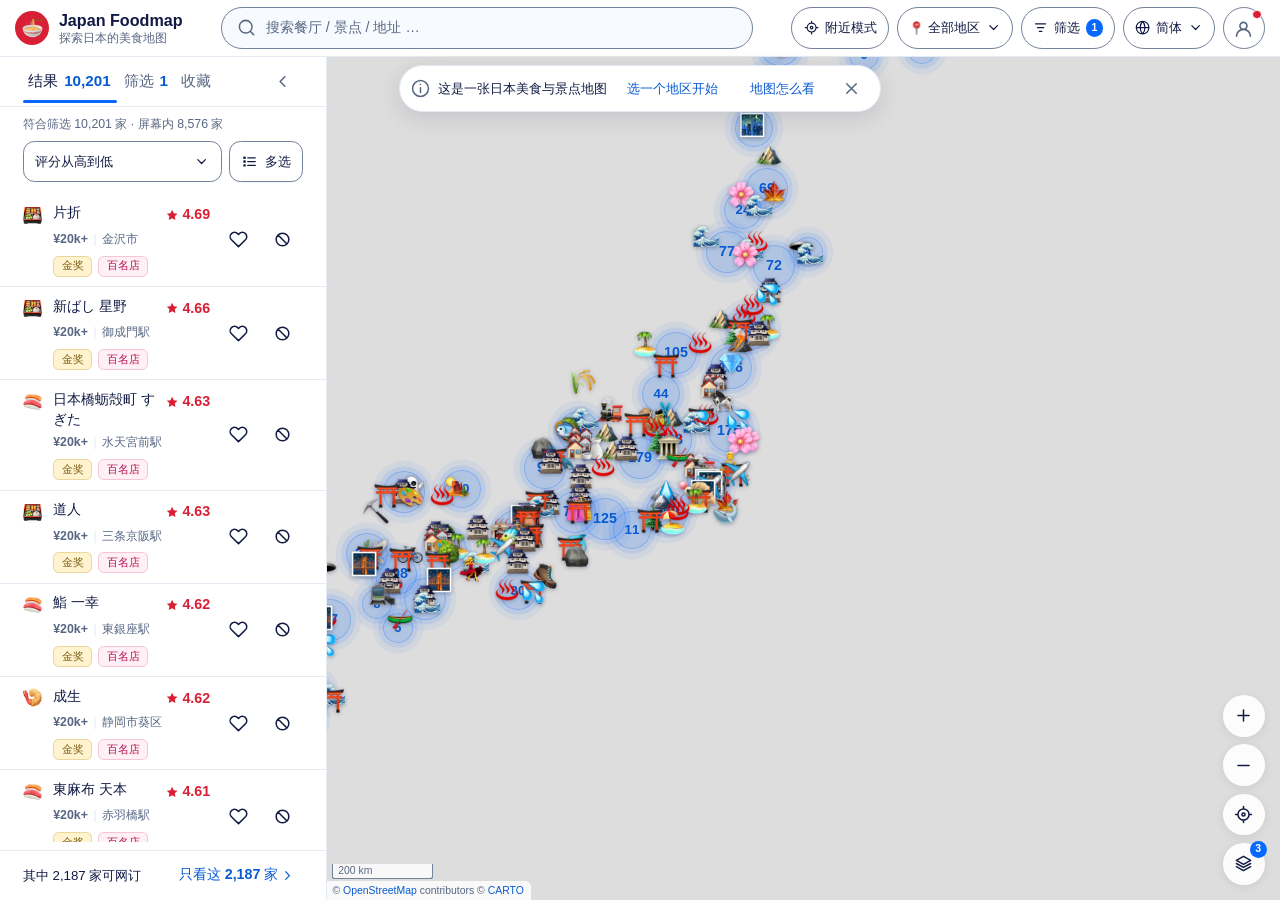
==== commit 7010de3f: "release 4.4.0 unified restaurant pipeline, bimonth resume, on-demand opening hours Pipeline - main.p" ====
--- a/docs/index.html
+++ b/docs/index.html
@@ -1,19714 +1,20093 @@
-<!DOCTYPE html>
-<html lang="zh-CN">
-<head>
-    
-    <meta http-equiv="content-type" content="text/html; charset=UTF-8" />
-    
-<title>Japan Foodmap</title>
-<link rel="manifest" href="manifest.webmanifest?v=shortcuts-2">
-<meta name="mobile-web-app-capable" content="yes">
-<meta name="apple-mobile-web-app-capable" content="yes">
-<meta name="apple-mobile-web-app-status-bar-style" content="default">
-<!-- M-076: the page is a light-only UI (see `color-scheme: only light` in
-     MOBILE_UX_ASSETS), so tell the browser chrome to match instead of
-     picking its own tint. White, deliberately: commit 84835a8 removed the
-     old red theme-color on purpose — do not put it back. -->
-<meta name="theme-color" content="#ffffff">
-<meta name="apple-mobile-web-app-title" content="Japan Foodmap">
-<link rel="icon" type="image/svg+xml" href='data:image/svg+xml;utf8,<svg xmlns="http://www.w3.org/2000/svg" viewBox="0 0 100 100"><text y=".9em" font-size="90">🗾</text></svg>'>
-<link rel="apple-touch-icon" sizes="180x180" href="apple-touch-icon-japan-emoji-v2.png">
-<!-- Pre-warm TCP/TLS to the cross-origin hosts the page hits early.
-     A preconnect only matches requests of the same CORS-ness: the
-     `crossorigin` ones cover CORS fetches (GIS, the sync API), the bare
-     ones cover classic tags. M-006/M-011: the jsDelivr and cdnjs
-     preconnects are gone with the CDNs themselves — Leaflet,
-     MarkerCluster, the locate plugin and emoji-picker-element are all
-     served from vendor/ on this origin now, so the render-blocking
-     handshake they were paying for no longer exists at all. Tile
-     subdomains get dns-prefetch only: four extra sockets up front would
-     compete with the critical path on slow links, but resolving the DNS
-     early is free. -->
-<link rel="preconnect" href="https://emojicdn.elk.sh" crossorigin>
-<link rel="preconnect" href="https://accounts.google.com" crossorigin>
-<link rel="preconnect" href="https://api.jpfoodmap.com" crossorigin>
-<link rel="preconnect" href="https://tblg.k-img.com">
-<link rel="dns-prefetch" href="https://a.basemaps.cartocdn.com">
-<link rel="dns-prefetch" href="https://b.basemaps.cartocdn.com">
-<link rel="dns-prefetch" href="https://c.basemaps.cartocdn.com">
-<link rel="dns-prefetch" href="https://d.basemaps.cartocdn.com">
-<!-- The 3MB marker payload used to start downloading only when the boot
-     script ran at DOMContentLoaded — seconds after the HTML arrived. The
-     preload starts it with the document; boot()'s fetch then picks the
-     response out of the preload cache.
-     M-139: `crossorigin` is not optional here, and the old comment had
-     the reason backwards. A preload entry is only reused by a later
-     request whose mode AND credentials mode match. Without the
-     attribute, `as="fetch"` is a no-cors/include request; boot() calls
-     plain fetch(), which is cors/same-origin — different keys, so the
-     preload sat unclaimed and the browser logged the "preloaded but not
-     used" warning. With `crossorigin` (anonymous) the link becomes a
-     CORS request, which is what fetch() looks for. Same-origin, so no
-     extra CORS response headers are needed on our side. -->
-<link rel="preload" href="data/restaurants.json?v=70e84a3305" as="fetch" crossorigin>
-<script src="https://accounts.google.com/gsi/client" async defer></script>
-    
-<meta name="robots" content="noindex,nofollow,noarchive,nosnippet">
-<meta name="googlebot" content="noindex,nofollow,noarchive,nosnippet">
-<!-- M-006/M-011: self-hosted from docs/vendor/ (scripts/fetch_vendor.py),
-     same 0.79.0 build jsDelivr was serving. The version is in the
-     directory name so /vendor/* can be immutable-cached honestly. The
-     ?v= content stamp is appended by the data_vers pass in main() —
-     don't hand-write one here. `defer` and the id are load-bearing:
-     initMap no longer treats this plugin as a boot dependency (BUG-01),
-     it waits for this tag's load event and hides the locate FAB if the
-     file never arrives. -->
-<link rel="stylesheet" href="vendor/leaflet.locatecontrol-0.79.0/L.Control.Locate.min.css?v=e6109be62f"/>
-<script id="locate-plugin-js" defer src="vendor/leaflet.locatecontrol-0.79.0/L.Control.Locate.min.js?v=62bb1d8d8c"></script>
-<script defer src="transit-layer.js?v=7c6e906261"></script>
-<style>
-  /* Suppress iOS long-press callout + text-selection on the map so the
-     contextmenu handler fires cleanly on touch. The font-size on
-     .leaflet-container is patched separately in the post-save pass
-     below, where folium's own `font-size: 1rem` rule is replaced — a
-     <style> rule there always wins over anything we inject here
-     because it renders later in source order. */
-  .leaflet-container {
-    -webkit-touch-callout: none;
-    -webkit-user-select: none;
-    user-select: none;
-  }
-  /* The locate plugin renders its own top-left button; we drive it from
-     the bottom-right FAB stack instead, so suppress the default UI. The
-     control instance stays alive for its .start() / .stop() methods. */
-  .leaflet-control-locate { display: none !important; }
-</style>
-    <script>
-(function() {
-  // 3.2.3: Safari has ignored `user-scalable=no` since iOS 10, so the
-  // viewport meta main() writes covers Chrome and the WebView but not iOS —
-  // these are what stop the page zooming there. Back on `document` after
-  // M-018 moved them to the Leaflet container, and in the capture phase, for
-  // the two reasons the container binding could not cover: they are live
-  // from the first frame, three quarters of a megabyte of page before
-  // folium's map script runs, and they cover every surface that is not the
-  // map (the language gate, the intro bar, the search pill, the segmented
-  // pill, the FAB stack, the drawer, the detail card). Leaflet never listens
-  // for gesture* — it drives its own touch zoom from raw touch events — so
-  // pinching the map still zooms the map.
-  ['gesturestart', 'gesturechange', 'gestureend'].forEach(function(type) {
-    document.addEventListener(type, function(e) { e.preventDefault(); },
-                              { capture: true, passive: false });
-  });
-
-  // Desktop ctrl/cmd + wheel — also what a macOS trackpad pinch sends —
-  // stays on the Leaflet container. This one is deliberately NOT on the
-  // document: a non-passive wheel listener there makes every scroll on the
-  // page wait for JS before the browser may move anything, which is the one
-  // half of M-018 that was about performance rather than accessibility.
-  // Leaflet's own wheel zoom doesn't look at ctrlKey.
-  function bindWheelGuard(el) {
-    el.addEventListener('wheel', function(e) {
-      if (e.ctrlKey || e.metaKey) e.preventDefault();
-    }, { passive: false });
-  }
-
-  // Double-tap zoom is handled by CSS `touch-action` (style block below)
-  // instead of the old 350ms touchend-preventDefault hack. preventDefault on
-  // touchend also suppressed the synthesized click, so the second of any two
-  // fast taps outside the map (rapid checkbox toggles, 全选 then 全清,
-  // double-tap on a star) silently did nothing. The map is unaffected either
-  // way: Leaflet sets touch-action on .leaflet-container itself and the
-  // ancestor intersection can only further restrict, never loosen.
-
-  // The container is created by folium's own script at the end of <body>,
-  // long after this head script runs — poll briefly, then give up.
-  var tries = 0;
-  (function waitForMap() {
-    var el = document.querySelector('.leaflet-container');
-    if (el) { bindWheelGuard(el); return; }
-    if (++tries > 150) return;
-    setTimeout(waitForMap, 100);
-  })();
-})();
-</script>
-<style>
-  html { color-scheme: only light; }
-  html { -webkit-tap-highlight-color: transparent; }
-  html { -webkit-text-size-adjust: 100%; }
-  html, body { overscroll-behavior: none; }
-  html, body { touch-action: pan-x pan-y; }
-</style>
-    <script>
-(function () {
-  function uiZ() {
-    try {
-      var q = /[?&]uiz=(95|100)(?:&|$)/.exec(location.search);
-      if (q) return q[1] === '95' ? 0.95 : 1;
-      var sc = window.screen || {}, a = sc.width, b = sc.height;
-      if (!(a > 0 && b > 0)) return 1;
-      return Math.min(a, b) >= 560 ? 0.95 : 1;
-    } catch (e) { return 1; }
-  }
-  window.__jpfmUiZ = uiZ;
-  if (uiZ() !== 1) document.documentElement.setAttribute('data-ui-z', '95');
-})();
-</script>
-<style>
-/* ==========================================================================
-   Japan Foodmap 4.0.0 demo — css/tokens.css
-   Generated by hand from ../../DESIGN-TOKENS.json (spec 0.3). Every number
-   here has a JSON counterpart; if you need a new value, add it to the JSON
-   first (or file a coreRequest), never invent it in a module stylesheet.
-   Owner: architect (core). Modules read these variables, never redefine them.
-   ========================================================================== */
-
-:root {
-  /* ---- UI density (4.2.4) ------------------------------------------------
-     1 on phones and the Fold cover; .95 once the <head> snippet has set
-     html[data-ui-z="95"] (a screen whose short side is >= 560 CSS px — the
-     Fold inner screen, tablets, desktops). map.py's densify_css() rewrites
-     every px length above 1px in these stylesheets into
-     calc(Npx * var(--ui-z, 1)) at build time, and html{font-size} carries
-     it into every rem, so the numbers below stay the 100% design values.
-     The width breakpoints in @media rules are not rewritten. */
-  --ui-z: 1;
-
-  /* ---- colors ---------------------------------------------------------- */
-  --surface: #FFFFFF;
-  --surface-subtle: #F7FAFF;
-  --ink: #111A43;
-  --ink-secondary: #586783;
-  --accent: #0668FF;
-  --accent-strong: #075BD3;
-  --accent-soft: #EDF5FF;
-  --rating: #D91F36;
-  --favorite: #E92038;
-  --danger: #B42336;
-  --separator: #E4EAF2;
-  --control-border: #74829B;
-  /* DEVICE PASS (§14.3): the hairline that IDENTIFIES an interactive control —
-     unselected chips, secondary buttons, the "?" help dot, segmented options,
-     the search field. It was --separator (#E4EAF2 = 1.21:1 on white), which the
-     DESIGN.md token table reserves for decorative dividers and which §14.3
-     forbids as a control boundary ("a separator colour must not be used to draw
-     an unselected checkbox nobody can find"). Panel / card / divider rules keep
-     --separator. Set this back to var(--separator) to restore the demo look. */
-  --control-hairline: var(--control-border);
-  /* derived, no JSON entry: scrim behind true modals only (LAYER-01) */
-  --scrim: rgba(17, 26, 67, .32);
-
-  /* ---- award styles (VIS-06 / §3.2) ----------------------------------- */
-  --award-gold-text: #806018;    --award-gold-surface: #FFF4CF;    --award-gold-border: #EAD59A;
-  --award-silver-text: #596172;  --award-silver-surface: #EEF0F3;  --award-silver-border: #D3D7DF;
-  --award-bronze-text: #94511F;  --award-bronze-surface: #FFEBDC;  --award-bronze-border: #EBC3A5;
-  --award-hyaku-text: #B40F51;   --award-hyaku-surface: #FFF0F5;   --award-hyaku-border: #F5C4D5;
-  --award-hot-text: #9A3412;     --award-hot-surface: #FFF1E7;     --award-hot-border: #E8C3AC;
-
-  /* ---- price buckets (MAP-01 §6.2; values mirror PRICE_BUCKETS in map.py) */
-  --price-lt1k-bg: #15803D;    --price-lt1k-fg: #FFFFFF;
-  --price-1to3k-bg: #16A34A;   --price-1to3k-fg: #111A43;
-  --price-3to5k-bg: #84CC16;   --price-3to5k-fg: #111A43;
-  --price-5to10k-bg: #EAB308;  --price-5to10k-fg: #111A43;
-  --price-10to20k-bg: #F97316; --price-10to20k-fg: #111A43;
-  --price-ge20k-bg: #DC2626;   --price-ge20k-fg: #FFFFFF;
-  --price-na-bg: #9CA3AF;      --price-na-fg: #111A43;
-
-  /* ---- typography ------------------------------------------------------ */
-  --font-family: -apple-system, BlinkMacSystemFont, "Segoe UI", "PingFang SC", "Microsoft YaHei", "Noto Sans CJK SC", sans-serif;
-  --font-family-tw: -apple-system, BlinkMacSystemFont, "Segoe UI", "PingFang TC", "Microsoft JhengHei", "Noto Sans CJK TC", sans-serif;
-  --font-family-ja: -apple-system, BlinkMacSystemFont, "Segoe UI", "Hiragino Sans", "Yu Gothic", "Meiryo", "Noto Sans CJK JP", sans-serif;
-
-  /* 14 roles: size / line / weight. Sizes in rem so html{font-size} scales
-     them (fontScale 100/115/130 — I18N-02: text scale, never transform). */
-  --t-detail-title-size: 1.5rem;       --t-detail-title-line: 1.9375rem;  --t-detail-title-weight: 700;   /* 24/31 */
-  --t-detail-title-wide-size: 1.625rem;--t-detail-title-wide-line: 2.125rem; --t-detail-title-wide-weight: 700; /* 26/34 */
-  --t-panel-title-size: 1.25rem;       --t-panel-title-line: 1.75rem;     --t-panel-title-weight: 600;    /* 20/28 */
-  --t-group-title-size: 1rem;          --t-group-title-line: 1.5rem;      --t-group-title-weight: 600;    /* 16/24 */
-  --t-list-name-narrow-size: 1rem;     --t-list-name-narrow-line: 1.375rem; --t-list-name-narrow-weight: 600; /* 16/22 */
-  --t-list-name-column-size: .9375rem; --t-list-name-column-line: 1.3125rem; --t-list-name-column-weight: 600; /* 15/21 */
-  --t-body-size: .9375rem;             --t-body-line: 1.4375rem;          --t-body-weight: 400;           /* 15/23 */
-  --t-long-body-size: .9375rem;        --t-long-body-line: 1.5rem;        --t-long-body-weight: 400;      /* 15/24 */
-  --t-input-narrow-size: 1rem;         --t-input-narrow-line: 1.5rem;     --t-input-narrow-weight: 400;   /* 16/24 */
-  --t-input-column-size: .9375rem;     --t-input-column-line: 1.4375rem;  --t-input-column-weight: 400;   /* 15/23 */
-  --t-control-size: .875rem;           --t-control-line: 1.25rem;         --t-control-weight: 500;        /* 14/20 */
-  --t-secondary-size: .8125rem;        --t-secondary-line: 1.1875rem;     --t-secondary-weight: 400;      /* 13/19 */
-  --t-badge-size: .75rem;              --t-badge-line: 1rem;              --t-badge-weight: 600;          /* 12/16 */
-  --t-detail-award-size: .875rem;      --t-detail-award-line: 1.25rem;    --t-detail-award-weight: 600;   /* 14/20 */
-
-  /* ---- spacing --------------------------------------------------------- */
-  --sp-1: calc(4px * var(--ui-z, 1)); --sp-2: calc(8px * var(--ui-z, 1)); --sp-3: calc(12px * var(--ui-z, 1)); --sp-4: calc(16px * var(--ui-z, 1)); --sp-5: calc(24px * var(--ui-z, 1)); --sp-6: calc(32px * var(--ui-z, 1));
-  --sp-optical: calc(2px * var(--ui-z, 1));
-  --pad-panel-narrow: calc(16px * var(--ui-z, 1));
-  --pad-detail-narrow: calc(16px * var(--ui-z, 1));
-  --pad-panel-mid: calc(20px * var(--ui-z, 1));
-  --pad-panel-wide: calc(24px * var(--ui-z, 1));
-  --gap-field: calc(12px * var(--ui-z, 1));
-  --gap-group: calc(24px * var(--ui-z, 1));
-
-  /* ---- radii ----------------------------------------------------------- */
-  --r-button: calc(12px * var(--ui-z, 1));
-  --r-compact: calc(8px * var(--ui-z, 1));
-  --r-panel: calc(24px * var(--ui-z, 1));
-  --r-photo: calc(12px * var(--ui-z, 1));
-  --r-pill: calc(999px * var(--ui-z, 1));
-
-  /* ---- effects --------------------------------------------------------- */
-  --glass-bg: rgba(255, 255, 255, .9);
-  --glass-blur: calc(12px * var(--ui-z, 1));
-  --shadow-control: 0 calc(2px * var(--ui-z, 1)) calc(10px * var(--ui-z, 1)) rgba(17, 26, 67, .08);
-  --shadow-panel: 0 calc(6px * var(--ui-z, 1)) calc(24px * var(--ui-z, 1)) rgba(17, 26, 67, .12);
-
-  /* ---- controls -------------------------------------------------------- */
-  --touch-min: calc(44px * var(--ui-z, 1));
-  --button-min: calc(44px * var(--ui-z, 1));
-  --primary-action-min: calc(54px * var(--ui-z, 1));
-  --checkbox-visual: calc(20px * var(--ui-z, 1));
-  --switch-w: calc(36px * var(--ui-z, 1)); --switch-h: calc(22px * var(--ui-z, 1));
-  --icon-size: calc(20px * var(--ui-z, 1)); --icon-stroke: calc(2px * var(--ui-z, 1));
-  --layer-row-min: calc(56px * var(--ui-z, 1));
-  --search-row-min: calc(56px * var(--ui-z, 1));
-  --search-entry-min: calc(56px * var(--ui-z, 1));
-
-  /* ---- layout constants (LAY-01..03). Written as numbers where JS also
-     consumes them; core.js reads the same values from Data.config.layout
-     so there is one source — keep both in sync. */
-  --bp-narrow-lt: 750;
-  --bp-wide-gte: 1100;
-  --bp-detail-ratio-switch: 450;
-  --h-compact-lte: 620;
-  --h-severe-lte: 419;
-  --topbar-mid: calc(56px * var(--ui-z, 1));
-  --topbar-wide: calc(60px * var(--ui-z, 1));
-  --rail-w: calc(56px * var(--ui-z, 1));
-  --sheet-collapsed: calc(56px * var(--ui-z, 1));
-  --sheet-expanded-map: calc(170px * var(--ui-z, 1));
-  --layers-pref-w: calc(360px * var(--ui-z, 1)); --layers-margin: calc(16px * var(--ui-z, 1)); --layers-anchor-gap: calc(8px * var(--ui-z, 1));
-  --layers-header-min: calc(44px * var(--ui-z, 1)); --layers-row-min: calc(56px * var(--ui-z, 1));
-  --list-min-h-narrow: calc(96px * var(--ui-z, 1)); --list-min-h-column: calc(76px * var(--ui-z, 1));
-  --list-photo-ratio: .32; --list-content-start: .38;
-  --gallery-h-narrow: calc(144px * var(--ui-z, 1)); --gallery-h-column: calc(272px * var(--ui-z, 1));
-  --gallery-primary-share: .6667;
-  --action-cols: 1fr 1.65fr 1fr; --action-gap: calc(8px * var(--ui-z, 1));
-  --form-max-w: calc(480px * var(--ui-z, 1));
-
-  /* ---- map visual (MAP-01) --------------------------------------------- */
-  --map-emoji: calc(22px * var(--ui-z, 1)); --map-price-h: calc(22px * var(--ui-z, 1));
-  --cluster-s: calc(32px * var(--ui-z, 1)); --cluster-m: calc(40px * var(--ui-z, 1)); --cluster-l: calc(44px * var(--ui-z, 1));
-  --landmark-icon: calc(26px * var(--ui-z, 1));
-  --rail-width: calc(2px * var(--ui-z, 1)); --station-normal: calc(4px * var(--ui-z, 1)); --station-major: calc(6px * var(--ui-z, 1));
-
-  /* ---- composition (VIS-03..06) ---------------------------------------- */
-  --c-detail-nav-to-identity: calc(12px * var(--ui-z, 1));
-  --c-detail-title-to-meta: calc(8px * var(--ui-z, 1));
-  --c-detail-meta-to-awards: calc(8px * var(--ui-z, 1));
-  --c-detail-identity-to-gallery: calc(12px * var(--ui-z, 1));
-  --c-detail-gallery-to-summary: calc(16px * var(--ui-z, 1));
-  --c-detail-reading-gap: calc(24px * var(--ui-z, 1));
-  --c-detail-heading-to-body: calc(12px * var(--ui-z, 1));
-  --c-detail-summary-gap: calc(8px * var(--ui-z, 1));
-  --c-list-row-pad: calc(12px * var(--ui-z, 1));
-  --c-list-text-gap: calc(4px * var(--ui-z, 1));
-  --c-list-before-awards: calc(8px * var(--ui-z, 1));
-  --c-list-group-gap: calc(24px * var(--ui-z, 1));
-  --c-list-group-heading-gap: calc(12px * var(--ui-z, 1));
-  --c-filter-section-gap: calc(24px * var(--ui-z, 1));
-  --c-filter-heading-gap: calc(12px * var(--ui-z, 1));
-  --c-filter-option-gap: calc(8px * var(--ui-z, 1));
-  --c-filter-child-indent: calc(24px * var(--ui-z, 1));
-  --c-filter-outer-pad: calc(8px * var(--ui-z, 1));
-  --c-filter-child-pad: calc(4px * var(--ui-z, 1));
-  --c-award-list-pad: calc(2px * var(--ui-z, 1)) calc(8px * var(--ui-z, 1)); --c-award-list-gap: calc(6px * var(--ui-z, 1));
-  --c-award-detail-pad: calc(4px * var(--ui-z, 1)) calc(10px * var(--ui-z, 1)); --c-award-detail-gap: calc(8px * var(--ui-z, 1)); --c-award-detail-h: calc(28px * var(--ui-z, 1));
-
-  /* ---- motion (MOTION.md) ---------------------------------------------- */
-  --m-micro: 160ms;
-  --m-standard: 240ms;
-  --m-sheet: 320ms;
-  --m-fly: 400ms;
-  --m-toast-ms: 9000ms;
-  --e-out: ease-out;
-  --e-standard: cubic-bezier(.2, .8, .2, 1);
-  --viewport-settle-ms: 180ms;
-
-  /* ---- live geometry, written by App.layout.measure() ------------------
-     Defaults let CSS work before the first measure. */
-  --U-w: 100vw;
-  --U-h: 100vh;
-  --U-top: 0px;
-  --U-left: 0px;
-  --sheet-h: calc(80px * var(--ui-z, 1));
-  --fab-w: calc(56px * var(--ui-z, 1));
-  --col-left-w: 0px;
-  --col-detail-w: 0px;
-  --topbar-h: 0px;
-  /* ENV-02 §1: the layout-viewport band the visual viewport no longer covers
-     (Safari toolbars, software keyboard). core layout.derive() overwrites it
-     every measure; 0 whenever the two viewports agree. */
-  --vv-occ: 0px;
-  --safe-top: env(safe-area-inset-top, 0px);
-  --safe-bottom: env(safe-area-inset-bottom, 0px);
-  --safe-left: env(safe-area-inset-left, 0px);
-  --safe-right: env(safe-area-inset-right, 0px);
-
-  /* ---- z-index ladder (CONTRACT.md §DOM) -------------------------------- */
-  --z-map: 0;
-  --z-panels: 10;
-  --z-topbar: 20;
-  --z-fab: 30;
-  --z-popover: 40;
-  --z-toast: 50;
-  --z-modal: 60;
-  --z-lightbox: 70;
-}
-
-:root[data-ui-z="95"] { --ui-z: .95; }
-
-@media (prefers-reduced-motion: reduce) {
-  :root {
-    --m-micro: 0ms;
-    --m-standard: 0ms;
-    --m-sheet: 0ms;
-    --m-fly: 0ms;
-  }
-}
-
-@media (max-width: 1099px) {
-  :root { --primary-action-min: calc(44px * var(--ui-z, 1)); --pad-panel-mid: calc(16px * var(--ui-z, 1)); --gallery-h-column: calc(208px * var(--ui-z, 1)); --search-entry-min: calc(44px * var(--ui-z, 1)); }
-}
-
-</style>
-<style>
-/* ==========================================================================
-   Japan Foodmap 4.0.0 demo — css/base.css
-   Reset, the 14 type roles, and the shared component classes every module
-   composes from. Owner: architect (core). Modules add module-prefixed rules
-   in their own file; they do not override anything here. If a shared class
-   is missing, report it as a coreRequest instead of forking a copy.
-   ========================================================================== */
-
-/* ---- reset --------------------------------------------------------------- */
-*, *::before, *::after { box-sizing: border-box; }
-html {
-  font-size: calc(100% * var(--ui-z, 1));   /* App.i18n.setFontScale → 100% / 115% / 130%, times the UI density */
-  -webkit-text-size-adjust: 100%;
-  color-scheme: light only;      /* VIS-02: light only, no dark theme */
-  height: 100%;
-  overflow: hidden;              /* the app owns scrolling; body never scrolls */
-}
-html[data-fs="115"] { font-size: calc(115% * var(--ui-z, 1)); }
-html[data-fs="130"] { font-size: calc(130% * var(--ui-z, 1)); }
-body {
-  margin: 0;
-  height: 100%;
-  overflow: hidden;
-  background: var(--surface);
-  color: var(--ink);
-  font-family: var(--font-family);
-  font-synthesis: none;
-  font-size: var(--t-body-size);
-  line-height: var(--t-body-line);
-  font-weight: var(--t-body-weight);
-  -webkit-font-smoothing: antialiased;
-  text-rendering: optimizeLegibility;
-  touch-action: pan-x pan-y;     /* page-level pinch off (3.2.3 policy) */
-}
-:lang(zh-TW) { font-family: var(--font-family-tw); }
-:lang(ja) { font-family: var(--font-family-ja); }
-h1, h2, h3, h4, p, ul, ol, figure { margin: 0; }
-ul, ol { padding: 0; list-style: none; }
-button, input, select, textarea {
-  font: inherit;
-  color: inherit;
-  margin: 0;
-}
-button { background: none; border: 0; padding: 0; cursor: pointer; text-align: inherit; }
-button:disabled { cursor: default; }
-a { color: var(--accent-strong); text-decoration: none; }
-a:hover { text-decoration: underline; }
-img, svg { display: block; max-width: 100%; }
-img { height: auto; }
-[hidden] { display: none !important; }
-[inert] { pointer-events: none; }
-:focus { outline: none; }
-:focus-visible {
-  outline: calc(2px * var(--ui-z, 1)) solid var(--accent-strong);
-  outline-offset: calc(2px * var(--ui-z, 1));
-  border-radius: var(--r-compact);
-}
-::selection { background: var(--accent-soft); }
-
-/* Tabular numerals for ratings/prices/counts only (§3.3) */
-.num { font-variant-numeric: tabular-nums; }
-
-/* ---- app skeleton (core-owned; must exist before any module initialises) --
-   #app is the LAY-01 container; #map-root fills it at z 0. Leaflet reads the
-   container's computed position at init, so these rules live here, not in a
-   module stylesheet that might load or inject later. */
-#app { position: fixed; inset: 0; overflow: hidden; background: var(--surface); }
-#map-root { position: absolute; inset: 0; z-index: var(--z-map); }
-#parking { display: none; }
-
-/* ---- type roles ---------------------------------------------------------- */
-.t-detail-title      { font-size: var(--t-detail-title-size);      line-height: var(--t-detail-title-line);      font-weight: var(--t-detail-title-weight); overflow-wrap: anywhere; }
-.t-detail-title-wide { font-size: var(--t-detail-title-wide-size); line-height: var(--t-detail-title-wide-line); font-weight: var(--t-detail-title-wide-weight); overflow-wrap: anywhere; }
-.t-panel-title       { font-size: var(--t-panel-title-size);       line-height: var(--t-panel-title-line);       font-weight: var(--t-panel-title-weight); }
-.t-group-title       { font-size: var(--t-group-title-size);       line-height: var(--t-group-title-line);       font-weight: var(--t-group-title-weight); }
-.t-list-name-narrow  { font-size: var(--t-list-name-narrow-size);  line-height: var(--t-list-name-narrow-line);  font-weight: var(--t-list-name-narrow-weight); }
-.t-list-name-column  { font-size: var(--t-list-name-column-size);  line-height: var(--t-list-name-column-line);  font-weight: var(--t-list-name-column-weight); }
-.t-body              { font-size: var(--t-body-size);              line-height: var(--t-body-line);              font-weight: var(--t-body-weight); }
-.t-long-body         { font-size: var(--t-long-body-size);         line-height: var(--t-long-body-line);         font-weight: var(--t-long-body-weight); }
-.t-input-narrow      { font-size: var(--t-input-narrow-size);      line-height: var(--t-input-narrow-line);      font-weight: var(--t-input-narrow-weight); }
-.t-input-column      { font-size: var(--t-input-column-size);      line-height: var(--t-input-column-line);      font-weight: var(--t-input-column-weight); }
-.t-control           { font-size: var(--t-control-size);           line-height: var(--t-control-line);           font-weight: var(--t-control-weight); }
-.t-secondary         { font-size: var(--t-secondary-size);         line-height: var(--t-secondary-line);         font-weight: var(--t-secondary-weight); color: var(--ink-secondary); }
-.t-badge             { font-size: var(--t-badge-size);             line-height: var(--t-badge-line);             font-weight: var(--t-badge-weight); }
-.t-detail-award      { font-size: var(--t-detail-award-size);      line-height: var(--t-detail-award-line);      font-weight: var(--t-detail-award-weight); }
-
-/* Two-line clamp for list names (LIST-01) */
-.clamp-2 { display: -webkit-box; -webkit-box-orient: vertical; -webkit-line-clamp: 2; overflow: hidden; overflow-wrap: anywhere; }
-.clamp-1 { white-space: nowrap; overflow: hidden; text-overflow: ellipsis; }
-
-/* ---- accessibility helpers ---------------------------------------------- */
-.sr-only {
-  position: absolute !important; width: 1px; height: 1px; padding: 0; margin: -1px;
-  overflow: hidden; clip: rect(0 0 0 0); white-space: nowrap; border: 0;
-}
-
-/* ---- icons -------------------------------------------------------------- */
-.ic {
-  width: var(--icon-size); height: var(--icon-size);
-  stroke: currentColor; stroke-width: var(--icon-stroke);
-  stroke-linecap: round; stroke-linejoin: round; fill: none;
-  flex: none;
-}
-.ic-sm { width: calc(16px * var(--ui-z, 1)); height: calc(16px * var(--ui-z, 1)); }
-.ic-lg { width: calc(24px * var(--ui-z, 1)); height: calc(24px * var(--ui-z, 1)); }
-/* emoji <img> produced by App.emoji.img() */
-.emj { display: inline-block; width: 1.25em; height: 1.25em; vertical-align: -.28em; object-fit: contain; }
-.emj-text { display: inline-block; line-height: 1; }
-
-/* ---- surfaces ------------------------------------------------------------ */
-.glass {
-  background: var(--glass-bg);
-  -webkit-backdrop-filter: blur(var(--glass-blur));
-  backdrop-filter: blur(var(--glass-blur));
-  box-shadow: var(--shadow-control);
-}
-/* map.js sets html[data-map-moving] during pan/zoom → solid white, no blur (§3.1) */
-html[data-map-moving] .glass,
-html[data-reduced-transparency] .glass { background: var(--surface); -webkit-backdrop-filter: none; backdrop-filter: none; }
-@media (prefers-reduced-transparency: reduce) {
-  .glass { background: var(--surface); -webkit-backdrop-filter: none; backdrop-filter: none; }
-}
-.hr { height: 1px; background: var(--separator); border: 0; margin: 0; }
-.hr-strong { height: 1px; background: var(--control-border); opacity: .35; }
-
-/* ---- buttons ------------------------------------------------------------- */
-.btn {
-  display: inline-flex; align-items: center; justify-content: center; gap: var(--sp-2);
-  min-height: var(--button-min); padding: 0 var(--sp-4);
-  border-radius: var(--r-button);
-  font-size: var(--t-control-size); line-height: var(--t-control-line); font-weight: 600;
-  border: 1px solid transparent;
-  transition: background-color var(--m-micro) var(--e-out), color var(--m-micro) var(--e-out),
-              border-color var(--m-micro) var(--e-out), transform var(--m-micro) var(--e-out);
-  user-select: none; -webkit-user-select: none;
-  text-decoration: none;
-}
-.btn:active:not(:disabled) { transform: scale(.98); }
-.btn:disabled { opacity: .45; }
-.btn-primary { background: var(--accent); color: #fff; }
-.btn-primary:hover:not(:disabled) { background: var(--accent-strong); }
-.btn-secondary { background: var(--surface); color: var(--ink); border-color: var(--control-hairline); box-shadow: 0 1px 0 rgba(17,26,67,.03); }
-.btn-secondary:hover:not(:disabled) { background: var(--surface-subtle); border-color: var(--control-border); }
-.btn-quiet { background: transparent; color: var(--accent-strong); }
-.btn-quiet:hover:not(:disabled) { background: var(--accent-soft); }
-.btn-danger { background: var(--surface); color: var(--danger); border-color: var(--control-hairline); }
-.btn-danger:hover:not(:disabled) { background: #FFF3F4; }
-.btn-fixed { min-height: var(--primary-action-min); font-size: var(--t-body-size); }
-.btn-pill { border-radius: var(--r-pill); }
-.btn-stack { flex-direction: column; gap: calc(2px * var(--ui-z, 1)); padding: var(--sp-1) var(--sp-2); }
-.btn-stack .ic { width: calc(22px * var(--ui-z, 1)); height: calc(22px * var(--ui-z, 1)); }
-/* icon-only button: 44px hit, 20px glyph */
-.icon-btn {
-  display: inline-flex; align-items: center; justify-content: center;
-  width: var(--touch-min); height: var(--touch-min); border-radius: var(--r-pill);
-  color: var(--ink);
-  transition: background-color var(--m-micro) var(--e-out), color var(--m-micro) var(--e-out);
-}
-.icon-btn:hover { background: var(--surface-subtle); }
-.icon-btn[aria-pressed="true"] { color: var(--accent-strong); }
-.icon-btn.is-fav[aria-pressed="true"] { color: var(--favorite); }
-.icon-btn.is-fav[aria-pressed="true"] .ic { fill: var(--favorite); }
-.icon-btn.is-danger:hover { color: var(--danger); }
-.icon-btn-secondary { color: var(--ink-secondary); }
-.link-btn { color: var(--accent-strong); font-weight: 600; min-height: var(--touch-min); display: inline-flex; align-items: center; padding: 0 var(--sp-2); }
-
-/* ---- chips (search area chip, filter summary chip, rating quick pick) ---- */
-.chip {
-  display: inline-flex; align-items: center; gap: calc(6px * var(--ui-z, 1));
-  min-height: calc(36px * var(--ui-z, 1)); padding: 0 var(--sp-3);
-  border-radius: var(--r-pill);
-  background: var(--surface); color: var(--ink);
-  border: 1px solid var(--control-hairline);
-  font-size: var(--t-control-size); line-height: var(--t-control-line); font-weight: 500;
-  white-space: nowrap;
-  transition: background-color var(--m-micro) var(--e-out), border-color var(--m-micro) var(--e-out), color var(--m-micro) var(--e-out);
-}
-.chip:hover { border-color: var(--control-border); }
-.chip[aria-pressed="true"], .chip.is-on { background: var(--accent-soft); border-color: var(--accent); color: var(--accent-strong); }
-.chip .chip-x { display: inline-flex; width: calc(24px * var(--ui-z, 1)); height: calc(24px * var(--ui-z, 1)); margin-right: calc(-6px * var(--ui-z, 1)); align-items: center; justify-content: center; border-radius: var(--r-pill); color: var(--ink-secondary); }
-.chip .chip-x:hover { background: rgba(6,104,255,.12); color: var(--accent-strong); }
-.chip-tall { min-height: var(--touch-min); }
-/* chip whose hit area must be 44 while the visual stays 36 */
-.chip-hit { position: relative; }
-.chip-hit::after { content: ""; position: absolute; inset: calc(-4px * var(--ui-z, 1)) 0; }
-
-/* ---- badges: awards (VIS-06) -------------------------------------------- */
-.badge {
-  display: inline-flex; align-items: center; gap: calc(4px * var(--ui-z, 1));
-  padding: var(--c-award-list-pad); border-radius: calc(6px * var(--ui-z, 1));
-  font-size: var(--t-badge-size); line-height: var(--t-badge-line); font-weight: var(--t-badge-weight);
-  border: 1px solid transparent; white-space: nowrap;
-}
-.badge-lg {           /* detail identity role */
-  padding: var(--c-award-detail-pad); min-height: var(--c-award-detail-h); border-radius: var(--r-compact);
-  font-size: var(--t-detail-award-size); line-height: var(--t-detail-award-line); font-weight: var(--t-detail-award-weight);
-}
-.badge-gold   { color: var(--award-gold-text);   background: var(--award-gold-surface);   border-color: var(--award-gold-border); }
-.badge-silver { color: var(--award-silver-text); background: var(--award-silver-surface); border-color: var(--award-silver-border); }
-.badge-bronze { color: var(--award-bronze-text); background: var(--award-bronze-surface); border-color: var(--award-bronze-border); }
-.badge-hyaku  { color: var(--award-hyaku-text);  background: var(--award-hyaku-surface);  border-color: var(--award-hyaku-border); }
-.badge-hot    { color: var(--award-hot-text);    background: var(--award-hot-surface);    border-color: var(--award-hot-border); }
-.badge-row { display: flex; flex-wrap: wrap; gap: var(--c-award-list-gap); }
-.badge-row-lg { gap: var(--c-award-detail-gap); }
-/* neutral count badge (FAB layer count, filter chip count) */
-.count-badge {
-  display: inline-flex; align-items: center; justify-content: center;
-  min-width: calc(18px * var(--ui-z, 1)); height: calc(18px * var(--ui-z, 1)); padding: 0 calc(5px * var(--ui-z, 1)); border-radius: var(--r-pill);
-  background: var(--accent); color: #fff;
-  font-size: calc(11px * var(--ui-z, 1)); line-height: 1; font-weight: 700;
-}
-.count-text { color: var(--accent-strong); font-weight: 700; }
-
-/* ---- price tag (MAP-01 §6.2) — readable text + bucket color ------------ */
-.price-tag {
-  display: inline-flex; align-items: center; justify-content: center;
-  height: var(--map-price-h); padding: 0 calc(7px * var(--ui-z, 1)); border-radius: var(--r-pill);
-  font-size: var(--t-badge-size); line-height: 1; font-weight: 700; letter-spacing: .01em;
-  white-space: nowrap; font-variant-numeric: tabular-nums;
-  box-shadow: 0 1px calc(2px * var(--ui-z, 1)) rgba(17,26,67,.18);
-}
-.price-lt1k    { background: var(--price-lt1k-bg);    color: var(--price-lt1k-fg); }
-.price-1to3k   { background: var(--price-1to3k-bg);   color: var(--price-1to3k-fg); }
-.price-3to5k   { background: var(--price-3to5k-bg);   color: var(--price-3to5k-fg); }
-.price-5to10k  { background: var(--price-5to10k-bg);  color: var(--price-5to10k-fg); }
-.price-10to20k { background: var(--price-10to20k-bg); color: var(--price-10to20k-fg); }
-.price-ge20k   { background: var(--price-ge20k-bg);   color: var(--price-ge20k-fg); }
-.price-na      { background: var(--price-na-bg);      color: var(--price-na-fg); }
-/* small legend dot used in the filter's price rows */
-.price-dot { display: inline-block; width: calc(14px * var(--ui-z, 1)); height: calc(14px * var(--ui-z, 1)); border-radius: 50%; flex: none; }
-.price-dot.price-lt1k    { background: var(--price-lt1k-bg); }
-.price-dot.price-1to3k   { background: var(--price-1to3k-bg); }
-.price-dot.price-3to5k   { background: var(--price-3to5k-bg); }
-.price-dot.price-5to10k  { background: var(--price-5to10k-bg); }
-.price-dot.price-10to20k { background: var(--price-10to20k-bg); }
-.price-dot.price-ge20k   { background: var(--price-ge20k-bg); }
-.price-dot.price-na      { background: var(--price-na-bg); }
-/* inline plain-text price in lists / detail (no colour, VIS-04) */
-.price-text { font-weight: 600; font-variant-numeric: tabular-nums; }
-.rating { color: var(--rating); font-weight: 700; font-variant-numeric: tabular-nums; display: inline-flex; align-items: center; gap: calc(3px * var(--ui-z, 1)); }
-.rating .ic { width: calc(15px * var(--ui-z, 1)); height: calc(15px * var(--ui-z, 1)); fill: var(--rating); stroke: none; }
-.rating-missing { color: var(--ink-secondary); font-weight: 500; }
-
-/* ---- form controls ------------------------------------------------------- */
-/* .checkbox: 20px visual, host row supplies the 44px target */
-.checkbox {
-  appearance: none; -webkit-appearance: none;
-  width: var(--checkbox-visual); height: var(--checkbox-visual); flex: none;
-  border: calc(2px * var(--ui-z, 1)) solid var(--control-border); border-radius: calc(6px * var(--ui-z, 1)); background: var(--surface);
-  display: inline-grid; place-content: center;
-  transition: background-color var(--m-micro) var(--e-out), border-color var(--m-micro) var(--e-out);
-}
-.checkbox::before {
-  content: ""; width: calc(10px * var(--ui-z, 1)); height: calc(6px * var(--ui-z, 1)); border: calc(2.5px * var(--ui-z, 1)) solid #fff; border-top: 0; border-right: 0;
-  transform: translateY(-1px) rotate(-45deg) scale(0); transition: transform var(--m-micro) var(--e-out);
-}
-.checkbox:checked, .checkbox:indeterminate { background: var(--accent); border-color: var(--accent); }
-.checkbox:checked::before { transform: translateY(-1px) rotate(-45deg) scale(1); }
-.checkbox:indeterminate::before { width: calc(10px * var(--ui-z, 1)); height: 0; border: 0; border-top: calc(2.5px * var(--ui-z, 1)) solid #fff; transform: none; }
-/* award-tinted checkbox: filters pass --cb-color */
-.checkbox.cb-award:checked { background: var(--cb-color, var(--accent)); border-color: var(--cb-color, var(--accent)); }
-.checkbox:disabled { opacity: .4; }
-/* radio */
-.radio { appearance: none; -webkit-appearance: none; width: calc(20px * var(--ui-z, 1)); height: calc(20px * var(--ui-z, 1)); border: calc(2px * var(--ui-z, 1)) solid var(--control-border); border-radius: 50%; display: inline-grid; place-content: center; flex: none; }
-.radio::before { content: ""; width: calc(10px * var(--ui-z, 1)); height: calc(10px * var(--ui-z, 1)); border-radius: 50%; background: var(--accent); transform: scale(0); transition: transform var(--m-micro) var(--e-out); }
-.radio:checked { border-color: var(--accent); }
-.radio:checked::before { transform: scale(1); }
-/* whole-row option target ≥44 (VIS-05) */
-.opt-row {
-  display: flex; align-items: center; gap: var(--sp-3);
-  min-height: var(--touch-min); padding: var(--c-filter-outer-pad) var(--sp-2);
-  border-radius: var(--r-compact); cursor: pointer;
-  font-size: var(--t-control-size); line-height: var(--t-control-line); font-weight: 500;
-}
-.opt-row:hover { background: var(--surface-subtle); }
-.opt-row .opt-label { flex: 1 1 auto; min-width: 0; }
-.opt-row .opt-count { color: var(--ink-secondary); font-weight: 400; font-variant-numeric: tabular-nums; text-align: right; }
-.opt-row-child { padding-block: var(--c-filter-child-pad); padding-left: calc(var(--sp-2) + var(--c-filter-child-indent)); font-size: var(--t-secondary-size); line-height: var(--t-secondary-line); font-weight: 400; }
-
-/* .switch 36×22 */
-.switch { appearance: none; -webkit-appearance: none; position: relative; width: var(--switch-w); height: var(--switch-h); border-radius: var(--r-pill); background: var(--control-border); flex: none; transition: background-color var(--m-micro) var(--e-out); cursor: pointer; }
-.switch::before { content: ""; position: absolute; top: calc(2px * var(--ui-z, 1)); left: calc(2px * var(--ui-z, 1)); width: calc(18px * var(--ui-z, 1)); height: calc(18px * var(--ui-z, 1)); border-radius: 50%; background: #fff; box-shadow: 0 1px calc(2px * var(--ui-z, 1)) rgba(0,0,0,.2); transition: transform var(--m-micro) var(--e-out); }
-.switch:checked { background: var(--accent); }
-.switch:checked::before { transform: translateX(calc(14px * var(--ui-z, 1))); }
-.switch:disabled { opacity: .4; }
-
-/* .slider (rating) */
-.slider { appearance: none; -webkit-appearance: none; width: 100%; height: calc(44px * var(--ui-z, 1)); background: transparent; margin: 0; cursor: pointer; }
-.slider::-webkit-slider-runnable-track { height: calc(4px * var(--ui-z, 1)); border-radius: calc(2px * var(--ui-z, 1)); background: linear-gradient(to right, var(--accent) 0 var(--slider-pct, 0%), var(--separator) var(--slider-pct, 0%)); }
-.slider::-moz-range-track { height: calc(4px * var(--ui-z, 1)); border-radius: calc(2px * var(--ui-z, 1)); background: var(--separator); }
-.slider::-moz-range-progress { height: calc(4px * var(--ui-z, 1)); border-radius: calc(2px * var(--ui-z, 1)); background: var(--accent); }
-.slider::-webkit-slider-thumb { appearance: none; -webkit-appearance: none; width: calc(28px * var(--ui-z, 1)); height: calc(28px * var(--ui-z, 1)); margin-top: calc(-12px * var(--ui-z, 1)); border-radius: 50%; background: var(--accent); border: calc(3px * var(--ui-z, 1)) solid #fff; box-shadow: 0 1px calc(4px * var(--ui-z, 1)) rgba(17,26,67,.25); }
-.slider::-moz-range-thumb { width: calc(22px * var(--ui-z, 1)); height: calc(22px * var(--ui-z, 1)); border-radius: 50%; background: var(--accent); border: calc(3px * var(--ui-z, 1)) solid #fff; box-shadow: 0 1px calc(4px * var(--ui-z, 1)) rgba(17,26,67,.25); }
-.slider:focus-visible { outline-offset: calc(-4px * var(--ui-z, 1)); }
-
-/* .segmented (type toggle in forms, language in account) */
-.segmented { display: inline-flex; gap: var(--sp-2); }
-.segmented > * { flex: 1 1 0; min-height: var(--touch-min); border-radius: var(--r-button); border: 1px solid var(--control-hairline); background: var(--surface); color: var(--ink); font-weight: 600; display: inline-flex; align-items: center; justify-content: center; gap: calc(6px * var(--ui-z, 1)); padding: 0 var(--sp-3); transition: background-color var(--m-micro) var(--e-out), color var(--m-micro) var(--e-out), border-color var(--m-micro) var(--e-out); }
-.segmented > [aria-pressed="true"], .segmented > [aria-checked="true"] { background: var(--accent); border-color: var(--accent); color: #fff; }
-.segmented-joined { gap: 0; border-radius: var(--r-button); border: 1px solid var(--control-hairline); overflow: hidden; }
-.segmented-joined > * { border: 0; border-radius: 0; }
-.segmented-joined > * + * { border-left: 1px solid var(--control-hairline); }
-
-/* .select (native select dressed as a field) */
-.select-wrap { position: relative; display: block; }
-.select {
-  appearance: none; -webkit-appearance: none; width: 100%; min-height: var(--touch-min);
-  padding: 0 calc(40px * var(--ui-z, 1)) 0 var(--sp-3); border-radius: var(--r-button); border: 1px solid var(--control-border);
-  background: var(--surface); color: var(--ink);
-  font-size: var(--t-control-size); line-height: var(--t-control-line); font-weight: 500;
-}
-.select-wrap::after { content: ""; position: absolute; right: calc(14px * var(--ui-z, 1)); top: 50%; width: calc(8px * var(--ui-z, 1)); height: calc(8px * var(--ui-z, 1)); border-right: calc(2px * var(--ui-z, 1)) solid var(--ink); border-bottom: calc(2px * var(--ui-z, 1)) solid var(--ink); transform: translateY(-70%) rotate(45deg); pointer-events: none; }
-/* a button that looks like a select (sort menu, region chip in filters) */
-.select-btn { display: inline-flex; align-items: center; justify-content: space-between; gap: var(--sp-2); width: 100%; min-height: var(--touch-min); padding: 0 var(--sp-3); border-radius: var(--r-button); border: 1px solid var(--control-border); background: var(--surface); color: var(--ink); font-size: var(--t-control-size); line-height: var(--t-control-line); font-weight: 500; }
-
-/* text fields */
-.field { display: grid; gap: calc(6px * var(--ui-z, 1)); }
-.field-label { font-size: var(--t-control-size); line-height: var(--t-control-line); font-weight: 500; color: var(--ink-secondary); }
-.input {
-  width: 100%; min-height: var(--touch-min); padding: 0 var(--sp-3);
-  border-radius: var(--r-button); border: 1px solid var(--control-border);
-  background: var(--surface); color: var(--ink);
-  font-size: var(--t-input-narrow-size); line-height: var(--t-input-narrow-line);
-}
-.input::placeholder { color: var(--ink-secondary); opacity: 1; }
-.input:focus-visible { border-color: var(--accent); outline-offset: 0; box-shadow: 0 0 0 calc(3px * var(--ui-z, 1)) var(--accent-soft); outline: none; }
-.input[aria-invalid="true"] { border-color: var(--danger); }
-.field-error { color: var(--danger); font-size: var(--t-secondary-size); line-height: var(--t-secondary-line); }
-.field-help { color: var(--ink-secondary); font-size: var(--t-secondary-size); line-height: var(--t-secondary-line); }
-@media (min-width: 750px) { .input { font-size: var(--t-input-column-size); line-height: var(--t-input-column-line); } }
-
-/* ---- tabs (results / saved / filters) ----------------------------------- */
-.tabs { display: flex; gap: var(--sp-1); position: relative; }
-.tab { position: relative; display: inline-flex; align-items: center; gap: calc(6px * var(--ui-z, 1)); min-height: var(--touch-min); padding: 0 var(--sp-3); color: var(--ink-secondary); font-size: var(--t-group-title-size); line-height: var(--t-group-title-line); font-weight: 600; border-radius: var(--r-compact); }
-.tab:hover { color: var(--ink); }
-.tab[aria-selected="true"] { color: var(--ink); }
-.tab[aria-selected="true"] .count-text { color: var(--accent-strong); }
-.tab-ink { position: absolute; bottom: 0; height: calc(3px * var(--ui-z, 1)); border-radius: calc(2px * var(--ui-z, 1)); background: var(--accent); transition: transform var(--m-micro) var(--e-out), width var(--m-micro) var(--e-out); }
-
-/* ---- menus / rows -------------------------------------------------------- */
-.menu-row { display: flex; align-items: center; gap: var(--sp-3); min-height: var(--touch-min); padding: 0 var(--sp-3); width: 100%; border-radius: var(--r-compact); color: var(--ink); font-size: var(--t-body-size); line-height: var(--t-body-line); }
-.menu-row:hover { background: var(--surface-subtle); }
-.menu-row .ic { color: var(--ink-secondary); }
-.menu-row.is-danger { color: var(--danger); }
-.menu-row.is-danger .ic { color: var(--danger); }
-.menu-row .menu-sub { display: block; color: var(--ink-secondary); font-size: var(--t-secondary-size); line-height: var(--t-secondary-line); font-weight: 400; }
-.menu-sep { height: 1px; background: var(--separator); margin: var(--sp-2) 0; }
-.row-56 { min-height: var(--layer-row-min); }
-
-/* ---- generic containers -------------------------------------------------- */
-.card-subtle { background: var(--surface-subtle); border-radius: var(--r-button); }
-.popover { background: var(--surface); border-radius: var(--r-button); box-shadow: var(--shadow-panel); border: 1px solid var(--separator); }
-.dialog { background: var(--surface); border-radius: var(--r-panel); box-shadow: var(--shadow-panel); }
-.handle { width: calc(40px * var(--ui-z, 1)); height: calc(4px * var(--ui-z, 1)); border-radius: calc(2px * var(--ui-z, 1)); background: #C6CEDC; margin: calc(8px * var(--ui-z, 1)) auto; }
-.handle-hit { display: flex; align-items: center; justify-content: center; height: calc(24px * var(--ui-z, 1)); width: 100%; touch-action: none; cursor: grab; }
-.handle-hit:active { cursor: grabbing; }
-
-/* ---- feedback / notice -------------------------------------------------- */
-.notice { display: flex; align-items: center; gap: var(--sp-3); padding: var(--sp-3) var(--sp-4); border-radius: var(--r-button); background: var(--surface-subtle); color: var(--ink); font-size: var(--t-control-size); line-height: var(--t-control-line); }
-.notice-warn { background: #FFF6E5; }
-.notice-danger { background: #FFF3F4; color: var(--danger); }
-.toast { display: flex; align-items: center; gap: var(--sp-3); min-height: calc(48px * var(--ui-z, 1)); padding: var(--sp-2) var(--sp-3); border-radius: var(--r-button); background: var(--ink); color: #fff; box-shadow: var(--shadow-panel); font-size: var(--t-control-size); line-height: var(--t-control-line); position: relative; overflow: hidden; }
-.toast .toast-text { flex: 1 1 auto; min-width: 0; }
-.toast .btn-quiet { color: #8FC0FF; min-height: calc(36px * var(--ui-z, 1)); }
-.toast .icon-btn { color: #fff; width: calc(36px * var(--ui-z, 1)); height: calc(36px * var(--ui-z, 1)); }
-.toast .toast-progress { position: absolute; left: 0; bottom: 0; height: calc(2px * var(--ui-z, 1)); background: #8FC0FF; width: var(--toast-pct, 100%); transition: width 200ms linear; }
-.skeleton { background: linear-gradient(90deg, var(--surface-subtle) 25%, #EEF3FB 37%, var(--surface-subtle) 63%); background-size: 400% 100%; animation: shimmer 1.4s ease infinite; border-radius: var(--r-compact); }
-@keyframes shimmer { from { background-position: 100% 0; } to { background-position: 0 0; } }
-.photo-placeholder { display: grid; place-content: center; background: var(--surface-subtle); color: var(--ink-secondary); border-radius: var(--r-photo); font-size: var(--t-secondary-size); text-align: center; padding: var(--sp-3); }
-
-/* ---- motion helpers (MOTION.md) ----------------------------------------- */
-.tr-micro { transition: all var(--m-micro) var(--e-out); }
-.tr-standard { transition: transform var(--m-standard) var(--e-standard), opacity var(--m-standard) var(--e-standard); }
-.tr-sheet { transition: height var(--m-sheet) var(--e-standard), transform var(--m-sheet) var(--e-standard); }
-.fade-in { animation: fadeIn var(--m-standard) var(--e-standard) both; }
-.rise-in { animation: riseIn var(--m-standard) var(--e-standard) both; }
-.scale-in { animation: scaleIn var(--m-standard) var(--e-standard) both; }
-.slide-up-in { animation: slideUpIn var(--m-standard) var(--e-standard) both; }
-@keyframes fadeIn { from { opacity: 0; } to { opacity: 1; } }
-@keyframes riseIn { from { opacity: 0; transform: translateY(calc(12px * var(--ui-z, 1))); } to { opacity: 1; transform: none; } }
-@keyframes scaleIn { from { opacity: 0; transform: scale(.96); } to { opacity: 1; transform: none; } }
-@keyframes slideUpIn { from { transform: translateY(100%); } to { transform: none; } }
-@media (prefers-reduced-motion: reduce) {
-  *, *::before, *::after { animation-duration: 0ms !important; animation-delay: 0ms !important; transition-duration: 0ms !important; scroll-behavior: auto !important; }
-}
-
-/* ---- architect stub placeholder (removed when a module ships) ----------- */
-.stub { display: grid; place-content: center; text-align: center; gap: calc(4px * var(--ui-z, 1)); padding: var(--sp-4); min-height: calc(80px * var(--ui-z, 1)); border: 1px dashed var(--control-border); border-radius: var(--r-button); background: var(--surface-subtle); color: var(--ink-secondary); font-size: var(--t-secondary-size); line-height: var(--t-secondary-line); }
-.stub b { color: var(--ink); font-size: var(--t-control-size); }
-
-</style>
-<style>
-/* ==========================================================================
-   Japan Foodmap 4.0.0 demo — css/map.css
-   Owner: map module. Prefix: .mp-* (plus #map-root / #fab-root and the
-   Leaflet class names the plugin owns). Every number comes from
-   css/tokens.css; shared components (.price-tag, .glass, .count-badge,
-   .rating) come from css/base.css and are never redefined here.
-   Rules: VIS-02 §2.1, §3.1 materials, MAP-01/02/03 §6, LAY-04/05, ENV-02.
-   ========================================================================== */
-
-/* ---- container ----------------------------------------------------------- */
-/* #map-root IS the .leaflet-container element, so these are element rules */
-#map-root {
-  background: #EAF1F8;
-  font-family: inherit;
-  font-size: var(--t-secondary-size);
-  outline: none;
-}
-/* The demo falls back to raw OSM tiles when no CARTO key is supplied
-   (PLAN.md risk 1). OSM's palette — pink expressways, saturated land use, a
-   dense label set — competes with the cuisine markers, the price tags and the
-   rail overlay, which VIS-02 §2.1 asks the basemap not to do. Soften the tile
-   pane only (the overlay/marker panes are siblings and keep full colour), and
-   only while the fallback is what is painting: data-basemap="carto" is the
-   real light_all and gets no filter. */
-html[data-basemap="osm"] #map-root .leaflet-tile-pane {
-  filter: saturate(.22) brightness(1.07) contrast(.88);
-}
-#map-root .mp-pane-nohit { pointer-events: none; }
-#map-root .leaflet-marker-icon { background: none; border: 0; }
-/* a divIcon we position ourselves: 0×0 box, children overflow (no reflow cost) */
-#map-root .mp-mk-wrap { width: 0 !important; height: 0 !important; overflow: visible; }
-
-/* ---- attribution + scale: always inside the VISIBLE map rect (§6.4 / LAY-04)
-   narrow lifts by --sheet-h, mid/wide steps past the left column. ---------- */
-#map-root .leaflet-bottom.leaflet-left {
-  left: calc(var(--col-left-w) + var(--safe-left));
-  bottom: calc(var(--sheet-h) + var(--safe-bottom) + var(--vv-occ));
-  transition: bottom var(--m-sheet) var(--e-standard), left var(--m-standard) var(--e-standard);
-}
-#map-root .leaflet-control-attribution {
-  background: rgba(255, 255, 255, .82);
-  color: var(--ink-secondary);
-  font-size: calc(11px * var(--ui-z, 1));
-  line-height: calc(16px * var(--ui-z, 1));
-  padding: calc(2px * var(--ui-z, 1)) calc(8px * var(--ui-z, 1)) calc(2px * var(--ui-z, 1)) calc(6px * var(--ui-z, 1));
-  border-radius: 0 calc(6px * var(--ui-z, 1)) 0 0;
-  margin: 0;
-}
-#map-root .leaflet-control-attribution a { color: var(--accent-strong); }
-#map-root .leaflet-control-scale { margin: 0 0 calc(2px * var(--ui-z, 1)) calc(6px * var(--ui-z, 1)); }
-#map-root .leaflet-control-scale-line {
-  background: rgba(255, 255, 255, .8);
-  border: 1px solid var(--control-border);
-  border-top: 0;
-  color: var(--ink-secondary);
-  font-size: calc(11px * var(--ui-z, 1));
-  line-height: calc(15px * var(--ui-z, 1));
-  padding: 0 calc(5px * var(--ui-z, 1));
-  border-radius: 0 0 calc(3px * var(--ui-z, 1)) calc(3px * var(--ui-z, 1));
-}
-html[data-search-active] #map-root .leaflet-control-container { display: none; }
-
-/* ---- restaurant marker: 22px emoji in a 28px white disc + 22px price tag -- */
-.mp-mk {
-  position: absolute;
-  left: 0; top: 0;
-  transform: translate(-50%, calc(-14px * var(--ui-z, 1)));
-  display: flex;
-  flex-direction: column;
-  align-items: center;
-  gap: var(--sp-optical);
-  width: max-content;
-  cursor: pointer;
-  -webkit-tap-highlight-color: transparent;
-}
-.mp-dot {
-  position: relative;
-  width: calc(28px * var(--ui-z, 1)); height: calc(28px * var(--ui-z, 1));
-  border-radius: 50%;
-  background: var(--surface);
-  box-shadow: 0 1px calc(3px * var(--ui-z, 1)) rgba(17, 26, 67, .28), 0 0 0 1px rgba(17, 26, 67, .06);
-  display: grid; place-content: center;
-  transition: box-shadow var(--m-micro) var(--e-out);
-}
-.mp-dot .emj { width: var(--map-emoji); height: var(--map-emoji); }
-.mp-dot .emj-text { font-size: calc(18px * var(--ui-z, 1)); }
-/* MAP-02 §3: a tag may be nudged sideways to avoid a neighbour before it is
-   dropped; layoutTags() writes the offset it found. */
-.mp-mk .mp-tag { pointer-events: none; transform: translateX(var(--mp-tag-dx, 0px)); }
-.mp-mk.is-tagless .mp-tag { display: none; }
-.mp-mk:hover .mp-dot { box-shadow: 0 calc(2px * var(--ui-z, 1)) calc(8px * var(--ui-z, 1)) rgba(17, 26, 67, .34), 0 0 0 1px rgba(17, 26, 67, .08); }
-/* saved: a small heart-coloured pip, never the price hue (MAP-01) */
-.mp-mk.is-fav .mp-dot::after {
-  content: "";
-  position: absolute; right: -1px; top: -1px;
-  width: calc(10px * var(--ui-z, 1)); height: calc(10px * var(--ui-z, 1)); border-radius: 50%;
-  background: var(--favorite);
-  border: calc(2px * var(--ui-z, 1)) solid var(--surface);
-}
-/* selected: a 2px accent ring that grows outwards; the emoji itself never scales */
-.mp-mk.is-selected .mp-dot::before {
-  content: "";
-  position: absolute; inset: calc(-4px * var(--ui-z, 1));
-  border-radius: 50%;
-  border: calc(2px * var(--ui-z, 1)) solid var(--accent);
-  background: rgba(255, 255, 255, .55);
-  animation: mpRing var(--m-micro) var(--e-out) both;
-}
-.mp-mk.is-selected .mp-dot { box-shadow: 0 calc(2px * var(--ui-z, 1)) calc(10px * var(--ui-z, 1)) rgba(6, 104, 255, .35); }
-@keyframes mpRing { from { transform: scale(.9); opacity: 0; } to { transform: none; opacity: 1; } }
-#map-root .leaflet-marker-icon:focus-visible .mp-dot {
-  outline: calc(2px * var(--ui-z, 1)) solid var(--accent-strong);
-  outline-offset: calc(3px * var(--ui-z, 1));
-}
-/* offscreen probe used to measure the real tag text box (MAP-02 §2) */
-.mp-probe {
-  position: absolute; left: calc(-9999px * var(--ui-z, 1)); top: 0;
-  visibility: hidden; pointer-events: none;
-}
-
-/* ---- clusters: translucent light-blue disc, real count (A01) -------------- */
-#map-root .mp-cluster-wrap { background: none; border: 0; }
-.mp-cluster {
-  display: grid; place-content: center;
-  border-radius: 50%;
-  background: rgba(6, 104, 255, .20);
-  border: 1px solid rgba(6, 104, 255, .28);
-  box-shadow: 0 0 0 calc(5px * var(--ui-z, 1)) rgba(6, 104, 255, .10), 0 0 0 calc(11px * var(--ui-z, 1)) rgba(6, 104, 255, .05);
-  color: var(--accent-strong);
-  font-weight: 700;
-  cursor: pointer;
-  transition: background-color var(--m-micro) var(--e-out);
-}
-.mp-cluster-s { font-size: calc(13px * var(--ui-z, 1)); }
-.mp-cluster-m { font-size: calc(14px * var(--ui-z, 1)); }
-.mp-cluster-l { font-size: calc(15px * var(--ui-z, 1)); }
-#map-root .mp-cluster-wrap:hover .mp-cluster { background: rgba(6, 104, 255, .28); }
-
-/* ---- landmarks (26px, one step above restaurants) and pins (24px) --------- */
-.mp-lm, .mp-pin {
-  position: absolute; left: 0; top: 0;
-  transform: translate(-50%, calc(-13px * var(--ui-z, 1)));
-  display: flex; flex-direction: column; align-items: center;
-  width: max-content; max-width: calc(132px * var(--ui-z, 1));
-  cursor: pointer;
-}
-.mp-lm .emj, .mp-lm .emj-text { width: var(--landmark-icon); height: var(--landmark-icon); filter: drop-shadow(0 1px calc(2px * var(--ui-z, 1)) rgba(17, 26, 67, .35)); }
-.mp-pin { transform: translate(-50%, calc(-12px * var(--ui-z, 1))); }
-.mp-pin .emj, .mp-pin .emj-text { width: calc(24px * var(--ui-z, 1)); height: calc(24px * var(--ui-z, 1)); filter: drop-shadow(0 1px calc(2px * var(--ui-z, 1)) rgba(17, 26, 67, .35)); }
-.mp-plate {
-  margin-top: 1px;
-  max-width: calc(132px * var(--ui-z, 1));
-  padding: 0 calc(5px * var(--ui-z, 1));
-  border-radius: calc(5px * var(--ui-z, 1));
-  background: rgba(255, 255, 255, .88);
-  color: var(--ink);
-  font-size: calc(11px * var(--ui-z, 1)); line-height: calc(16px * var(--ui-z, 1)); font-weight: 600;
-  white-space: nowrap; overflow: hidden; text-overflow: ellipsis;
-}
-/* MAP-02 §5: the name plate is the lowest-priority label — dropped below z9 and
-   wherever it would cover one already placed. The emoji keeps the anchor. */
-.mp-lm.is-plateless .mp-plate, .mp-pin.is-plateless .mp-plate { display: none; }
-.mp-lm.is-hidden { opacity: .55; }
-.mp-lm.is-hidden .mp-plate { text-decoration: line-through; }
-.mp-pin.is-temp .mp-plate { background: var(--accent-soft); color: var(--accent-strong); }
-
-/* ---- stations (§6.5): white core, dark rim, light label with a thin halo -- */
-.mp-st {
-  position: absolute; left: 0; top: 0;
-  transform: translate(-50%, -50%);
-  display: flex; align-items: center; gap: calc(4px * var(--ui-z, 1));
-  width: max-content;
-  pointer-events: none;
-}
-/* --st-r is the diameter map.js computes per station (line_count tier x zoom band,
-   the production radii). §6.5's 4px normal / 6px major are the z15 values. */
-.mp-st-dot {
-  width: var(--st-r, calc(8px * var(--ui-z, 1))); height: var(--st-r, calc(8px * var(--ui-z, 1))); flex: none;
-  border-radius: 50%;
-  background: var(--surface);
-  border: calc(1.5px * var(--ui-z, 1)) solid #6B7890;
-}
-.mp-st.is-major .mp-st-dot { border-width: calc(2px * var(--ui-z, 1)); border-color: #4A5468; }
-.mp-st.is-mega .mp-st-dot { border-width: calc(2.5px * var(--ui-z, 1)); border-color: #2B3550; }
-.mp-st-name {
-  font-size: calc(11px * var(--ui-z, 1)); line-height: calc(14px * var(--ui-z, 1)); font-weight: 500;
-  color: #4A5468;
-  white-space: nowrap;
-  text-shadow: 0 0 calc(2px * var(--ui-z, 1)) #fff, 0 0 calc(2px * var(--ui-z, 1)) #fff, 0 0 calc(3px * var(--ui-z, 1)) #fff;
-}
-.mp-st.is-major .mp-st-name, .mp-st.is-mega .mp-st-name { font-size: calc(12px * var(--ui-z, 1)); font-weight: 600; color: var(--ink); }
-
-/* ---- rail overlay: station labels (§6.5) ---------------------------------
-   docs/transit-layer.js?v=7c6e906261 injects its own tooltip style AFTER this sheet (it is a
-   deferred script that appends to <head>), so these rules carry one extra class
-   of specificity on purpose. §6.5 asks for light text with a thin white halo
-   instead of the big white plates, which were burying the restaurant markers;
-   map.js additionally trims the "(N lines)" suffix off the permanent labels. */
-#map-root .leaflet-pane .leaflet-tooltip.transit-station-label {
-  background: transparent;
-  border: 0;
-  box-shadow: none;
-  padding: 0 1px;
-  color: #3A4358;
-  font-size: calc(11px * var(--ui-z, 1));
-  line-height: calc(14px * var(--ui-z, 1));
-  font-weight: 600;
-  text-shadow: 0 0 calc(2px * var(--ui-z, 1)) #fff, 0 0 calc(2px * var(--ui-z, 1)) #fff, 0 0 calc(3px * var(--ui-z, 1)) #fff, 0 1px calc(2px * var(--ui-z, 1)) #fff;
-  white-space: nowrap;
-}
-#map-root .leaflet-pane .leaflet-tooltip.transit-station-label::before { display: none; }
-/* the hover line label keeps its dark pill — it is transient and needs contrast */
-#map-root .leaflet-pane .leaflet-tooltip.transit-line-label { font-size: calc(12px * var(--ui-z, 1)); }
-
-/* ---- my-location dot + accuracy ring (MAP-03) ---------------------------- */
-.mp-locate-dot {
-  position: absolute; left: 0; top: 0;
-  transform: translate(-50%, -50%);
-  width: calc(16px * var(--ui-z, 1)); height: calc(16px * var(--ui-z, 1)); border-radius: 50%;
-  background: var(--accent);
-  border: calc(3px * var(--ui-z, 1)) solid #fff;
-  box-shadow: 0 1px calc(4px * var(--ui-z, 1)) rgba(17, 26, 67, .35);
-}
-#map-root .mp-locate-acc { pointer-events: none; }
-
-/* ---- selected name bubble (A09 / A13) ------------------------------------
-   Lives in the popup pane so it rides the map transform; the side is picked
-   against the visible map rect, and it disappears when the map strip is
-   shorter than 210px (LAY-04 §1). ----------------------------------------- */
-/* Leaflet owns the anchor's inline transform; the card does its own offset */
-.mp-bubble-anchor { position: absolute; left: 0; top: 0; width: 0; height: 0; }
-.mp-bubble {
-  position: absolute;
-  left: 0; top: 0;
-  display: flex; align-items: center; gap: var(--sp-2);
-  width: max-content; max-width: calc(248px * var(--ui-z, 1));
-  padding: calc(6px * var(--ui-z, 1));
-  border-radius: var(--r-button);
-  background: var(--surface);
-  border: 1px solid var(--accent);
-  box-shadow: var(--shadow-panel);
-  cursor: pointer;
-  z-index: 2;
-  transition: opacity var(--m-micro) var(--e-out);
-}
-.mp-bubble.is-above { transform: translate(calc(-50% + var(--mp-bubble-dx, 0px)), calc(-100% - calc(22px * var(--ui-z, 1)))); }
-.mp-bubble.is-below { transform: translate(calc(-50% + var(--mp-bubble-dx, 0px)), calc(42px * var(--ui-z, 1))); }
-.mp-bubble.is-right { transform: translate(calc(24px * var(--ui-z, 1)), -50%); }
-.mp-bubble.is-left  { transform: translate(calc(-100% - calc(24px * var(--ui-z, 1))), -50%); }
-.mp-bubble.is-moving { opacity: .9; }
-.mp-bubble-photo {
-  width: calc(44px * var(--ui-z, 1)); height: calc(44px * var(--ui-z, 1)); flex: none;
-  border-radius: var(--r-compact);
-  object-fit: cover;
-  background: var(--surface-subtle);
-}
-.mp-bubble-photo-fallback { display: grid; place-content: center; }
-.mp-bubble-text { display: flex; flex-direction: column; gap: calc(2px * var(--ui-z, 1)); min-width: 0; }
-.mp-bubble-name {
-  font-size: var(--t-list-name-column-size);
-  line-height: var(--t-list-name-column-line);
-  font-weight: var(--t-list-name-column-weight);
-  color: var(--ink);
-  max-width: calc(176px * var(--ui-z, 1));
-}
-.mp-bubble-meta {
-  display: flex; align-items: center; gap: var(--sp-2);
-  font-size: var(--t-badge-size); line-height: var(--t-badge-line);
-}
-.mp-bubble-meta .rating { font-size: var(--t-control-size); }
-.mp-bubble-price { color: var(--ink-secondary); }
-
-/* ---- offline: no tile requests, a light grid + one quiet note ------------- */
-#map-root.is-offline .leaflet-tile-pane { display: none; }
-#map-root.is-offline {
-  background-color: var(--surface-subtle);
-  background-image:
-    linear-gradient(rgba(17, 26, 67, .07) 1px, transparent 1px),
-    linear-gradient(90deg, rgba(17, 26, 67, .07) 1px, transparent 1px);
-  background-size: calc(48px * var(--ui-z, 1)) calc(48px * var(--ui-z, 1));
-}
-.mp-offline-note {
-  position: absolute;
-  left: calc(var(--col-left-w) + (var(--U-w) - var(--col-left-w) - var(--col-detail-w)) / 2);
-  top: calc(var(--U-top) + var(--topbar-h) + (var(--U-h) - var(--topbar-h) - var(--sheet-h)) / 2);
-  transform: translate(-50%, -50%);
-  z-index: 5;
-  display: flex; flex-direction: column; align-items: center; gap: calc(2px * var(--ui-z, 1));
-  max-width: min(calc(280px * var(--ui-z, 1)), calc(var(--U-w) - 2 * var(--sp-5)));
-  padding: var(--sp-3) var(--sp-4);
-  border-radius: var(--r-button);
-  background: rgba(255, 255, 255, .92);
-  box-shadow: var(--shadow-control);
-  text-align: center;
-  pointer-events: none;
-}
-.mp-offline-title { font-size: var(--t-control-size); line-height: var(--t-control-line); font-weight: 600; color: var(--ink); }
-.mp-offline-sub { font-size: var(--t-secondary-size); line-height: var(--t-secondary-line); color: var(--ink-secondary); }
-
-/* ---- FAB group (MAP-03; LAYER-02 anchors the layers popover to the group) - */
-#fab-root {
-  position: absolute;
-  right: calc(var(--col-detail-w) + var(--sp-4) + var(--safe-right));
-  bottom: calc(var(--sheet-h) + var(--sp-4) + var(--safe-bottom) + var(--vv-occ));
-  z-index: var(--z-fab);
-  display: flex; flex-direction: column; align-items: flex-end;
-  gap: var(--sp-2);
-  transition: bottom var(--m-sheet) var(--e-standard), right var(--m-standard) var(--e-standard);
-}
-#fab-root.is-horizontal { flex-direction: row; }
-#fab-root.is-horizontal [data-fab="in"],
-#fab-root.is-horizontal [data-fab="out"] { display: none; }
-#fab-root.is-hidden { visibility: hidden; pointer-events: none; }
-.mp-fab {
-  position: relative;
-  width: var(--touch-min); height: var(--touch-min);
-  border-radius: 50%;
-  display: grid; place-content: center;
-  color: var(--ink);
-  transition: background-color var(--m-micro) var(--e-out), transform var(--m-micro) var(--e-out);
-}
-.mp-fab:hover { background: var(--surface); }
-.mp-fab:active { transform: scale(.96); }
-.mp-fab[aria-expanded="true"] { color: var(--accent-strong); }
-/* locate: pressed = 附近 mode is on; pending = a fix is being fetched (MAP-03) */
-.mp-fab.is-on { color: var(--accent-strong); }
-.mp-fab.is-pending { color: var(--accent-strong); }
-.mp-fab.is-pending::after {
-  content: "";
-  position: absolute; inset: calc(3px * var(--ui-z, 1));
-  border-radius: 50%;
-  border: calc(2px * var(--ui-z, 1)) solid var(--accent);
-  border-top-color: transparent;
-  animation: mpSpin 900ms linear infinite;
-}
-@keyframes mpSpin { to { transform: rotate(360deg); } }
-@media (prefers-reduced-motion: reduce) { .mp-fab.is-pending::after { animation-duration: 2.4s; } }
-/* the locate plugin's own control is suppressed in LOCATE_ASSETS; its fix marker
-   and accuracy ring are what the user sees, so keep them above the rail canvas */
-#map-root .leaflet-control-locate { display: none !important; }
-.mp-fab-badge { position: absolute; top: calc(-2px * var(--ui-z, 1)); right: calc(-2px * var(--ui-z, 1)); }
-
-@media (prefers-reduced-motion: reduce) {
-  #fab-root, #map-root .leaflet-bottom.leaflet-left { transition: none; }
-}
-
-.mp-mk.is-far { transform: translate(-50%, calc(-10px * var(--ui-z, 1))); }
-.mp-mk.is-far .mp-dot { width: calc(20px * var(--ui-z, 1)); height: calc(20px * var(--ui-z, 1)); box-shadow: 0 1px calc(2px * var(--ui-z, 1)) rgba(17,26,67,.16); }
-.mp-mk.is-far .mp-dot .emj { width: calc(16px * var(--ui-z, 1)); height: calc(16px * var(--ui-z, 1)); }
-.mp-mk.is-far .mp-dot .emj-text { font-size: calc(16px * var(--ui-z, 1)); }
-.mp-mk.is-far .mp-tag { width: calc(6px * var(--ui-z, 1)); height: calc(6px * var(--ui-z, 1)); min-height: calc(6px * var(--ui-z, 1)); padding: 0; border: 0; border-radius: 50%; font-size: 0; line-height: 0; overflow: hidden; }
-.mp-mk.is-far.is-fav .mp-dot::after { width: calc(6px * var(--ui-z, 1)); height: calc(6px * var(--ui-z, 1)); border-width: 1px; }
-
-html[data-map-short] .mp-mk.is-selected { flex-direction: row; transform: translate(calc(-14px * var(--ui-z, 1)), -50%); }
-html[data-map-short] .mp-mk.is-selected .mp-tag { transform: none; }
-
-</style>
-<style>
-/* ==========================================================================
-   Japan Foodmap 4.0.0 demo — css/containers.css
-   Owner: containers module agent. Scope: the app chrome that holds every
-   other module — narrow bottom sheet (LAY-03/04/05), narrow top anchor,
-   mid/wide top bar, left column + 56px rail, detail column, candidate host.
-   Selectors: the container ids from CONTRACT.md §4 and the .ct-* prefix.
-   Every number is a token from css/tokens.css.
-   ========================================================================== */
-
-/* ==========================================================================
-   1. narrow top chrome (search anchor; contents rendered by overlays)
-   ========================================================================== */
-#narrow-top {
-  position: absolute;
-  left: var(--U-left); top: var(--U-top); width: var(--U-w);
-  z-index: var(--z-topbar);
-  padding: var(--sp-3) var(--sp-4) 0;
-  pointer-events: none;
-}
-#narrow-top > * { pointer-events: auto; }
-/* SEARCH-02: the search task owns the whole usable rect */
-html[data-mode="narrow"][data-search-active] #narrow-top {
-  height: var(--U-h);
-  padding: 0;
-}
-html:not([data-mode="narrow"]) #narrow-top { display: none; }
-
-/* ==========================================================================
-   2. narrow bottom sheet
-   ========================================================================== */
-#sheet {
-  position: absolute;
-  left: var(--U-left); width: var(--U-w); bottom: var(--vv-occ);
-  height: var(--sheet-h);
-  z-index: var(--z-panels);
-  background: var(--surface);
-  border-radius: var(--r-panel) var(--r-panel) 0 0;
-  box-shadow: var(--shadow-panel);
-  display: flex; flex-direction: column;
-  overflow: hidden;
-  transition: height var(--m-sheet) var(--e-standard);
-  will-change: height;
-}
-#sheet[data-dragging] { transition: none; }
-#sheet[data-route-motion] { transition: none; }
-#sheet[data-full] { border-radius: 0; }
-html:not([data-mode="narrow"]) #sheet { display: none; }
-/* SEARCH-02: sheet and its entry bar leave the screen and the focus order */
-html[data-mode="narrow"][data-search-active] #sheet { display: none; }
-
-/* --- drag handle: 26px row, ≥44px pointer target via the pseudo element --- */
-#sheet-handle {
-  flex: none; position: relative;
-  height: calc(26px * var(--ui-z, 1));
-  display: flex; align-items: center; justify-content: center;
-  touch-action: none; cursor: grab;
-}
-#sheet-handle:active { cursor: grabbing; }
-#sheet-handle::before { content: ""; position: absolute; left: 0; right: 0; top: calc(-10px * var(--ui-z, 1)); bottom: calc(-8px * var(--ui-z, 1)); }
-#sheet-handle .handle { margin: 0; transition: background-color var(--m-micro) var(--e-out), width var(--m-micro) var(--e-out); }
-#sheet-handle:hover .handle, #sheet[data-dragging] .handle { background: var(--control-border); }
-#sheet-handle:focus-visible { outline: calc(2px * var(--ui-z, 1)) solid var(--accent-strong); outline-offset: calc(-2px * var(--ui-z, 1)); border-radius: var(--r-compact); }
-
-#sheet-head { flex: none; padding: 0 var(--pad-panel-narrow); }
-#sheet-body {
-  flex: 1 1 auto; min-height: 0;
-  overflow-y: auto; overflow-x: hidden;
-  -webkit-overflow-scrolling: touch; overscroll-behavior: contain;
-}
-#sheet-toast { flex: none; padding: 0 var(--pad-panel-narrow); }
-#sheet-toast:not(:empty) { padding-bottom: var(--sp-2); }
-#sheet-foot {
-  flex: none; background: var(--surface);
-  border-top: 1px solid var(--separator);
-  padding-bottom: var(--safe-bottom);
-}
-#sheet-foot:empty { border-top: 0; padding: 0; }
-html[data-sheet="collapsed"] #sheet-body,
-html[data-sheet="collapsed"] #sheet-toast,
-html[data-sheet="collapsed"] #sheet-foot { display: none; }
-
-/* --- header variant A: collapsed entry bar (A01) --- */
-.ct-entry { display: flex; align-items: center; gap: var(--sp-2); min-height: calc(54px * var(--ui-z, 1)); }
-.ct-segs {
-  display: flex; align-items: center; gap: var(--sp-2);
-  flex: 1 1 auto; min-width: 0;
-  overflow-x: auto; overflow-y: hidden;
-  scrollbar-width: none; -ms-overflow-style: none;
-}
-.ct-segs::-webkit-scrollbar { display: none; }
-/* tight: the decorative icons and rules go before any word is cut */
-.ct-entry[data-tight] .ct-sep { display: none; }
-.ct-entry[data-tight] .ct-seg .ic { display: none; }
-.ct-entry[data-tight] .ct-segs { gap: var(--sp-4); }
-.ct-entry[data-scroll] .ct-segs {
-  -webkit-mask-image: linear-gradient(to right, #000 calc(100% - calc(20px * var(--ui-z, 1))), transparent);
-  mask-image: linear-gradient(to right, #000 calc(100% - calc(20px * var(--ui-z, 1))), transparent);
-}
-.ct-seg {
-  display: inline-flex; align-items: center; gap: calc(6px * var(--ui-z, 1)); flex: none;
-  min-height: var(--touch-min); padding: 0 var(--sp-1);
-  border-radius: var(--r-compact);
-  color: var(--ink);
-  font-size: var(--t-group-title-size); line-height: var(--t-group-title-line); font-weight: 600;
-  transition: background-color var(--m-micro) var(--e-out);
-}
-.ct-seg:hover { background: var(--surface-subtle); }
-.ct-seg > .ct-seg-label { white-space: nowrap; }
-.ct-seg .ic { color: var(--ink); }
-.ct-sep { width: 1px; height: calc(20px * var(--ui-z, 1)); background: var(--separator); flex: none; }
-.ct-entry-spacer { flex: 1 1 auto; min-width: var(--sp-1); }
-.ct-expand {
-  display: inline-flex; align-items: center; justify-content: center; flex: none;
-  width: var(--touch-min); height: var(--touch-min); border-radius: var(--r-pill);
-  background: var(--accent-soft); color: var(--accent-strong);
-  transition: background-color var(--m-micro) var(--e-out);
-}
-.ct-expand:hover { background: #DCEBFF; }
-
-/* --- header variant B: browse / filter tabs (A02 / A04 / A06) --- */
-.ct-tabs {
-  display: flex; align-items: center; gap: var(--sp-2);
-  min-height: calc(52px * var(--ui-z, 1));
-  margin: 0 calc(-1 * var(--pad-panel-narrow));
-  padding: 0 var(--pad-panel-narrow);
-  border-bottom: 1px solid var(--separator);
-}
-/* the tab strip may scroll sideways, but a label is never cut in half */
-.ct-tabs .tabs, .ct-col-head .tabs {
-  flex: 1 1 auto; min-width: 0; align-items: stretch;
-  overflow-x: auto; overflow-y: hidden;
-  scrollbar-width: none; -ms-overflow-style: none;
-}
-.ct-tabs .tabs::-webkit-scrollbar, .ct-col-head .tabs::-webkit-scrollbar { display: none; }
-.ct-tabs .tab, .ct-col-head .tab { flex: none; }
-.ct-tab-label { white-space: nowrap; }
-/* measured fallback (fitTabs): tighten before the strip has to scroll */
-.ct-tabs[data-tight] .tab, .ct-col-head[data-tight] .tab { padding: 0 calc(6px * var(--ui-z, 1)); }
-.ct-tabs[data-tight] .tabs, .ct-col-head[data-tight] .tabs { gap: calc(2px * var(--ui-z, 1)); }
-.ct-tabs[data-tight] .ct-pill-text { display: none; }
-.ct-tabs[data-tight] .ct-pill { padding: 0; width: var(--touch-min); justify-content: center; }
-.ct-head-right { display: flex; align-items: center; gap: var(--sp-1); flex: none; }
-.ct-pill {
-  display: inline-flex; align-items: center; gap: calc(4px * var(--ui-z, 1));
-  min-height: var(--touch-min); padding: 0 var(--sp-3);
-  border-radius: var(--r-pill);
-  background: var(--accent-soft); color: var(--accent-strong);
-  font-size: var(--t-control-size); line-height: var(--t-control-line); font-weight: 600;
-  white-space: nowrap;
-  transition: background-color var(--m-micro) var(--e-out);
-}
-.ct-pill:hover { background: #DCEBFF; }
-
-/* --- header variant C: detail navigation row (H01) --- */
-.ct-nav { display: flex; align-items: center; gap: var(--sp-2); min-height: calc(48px * var(--ui-z, 1)); }
-.ct-back {
-  display: inline-flex; align-items: center; gap: calc(2px * var(--ui-z, 1));
-  min-height: var(--touch-min); padding: 0 var(--sp-2) 0 0;
-  color: var(--accent-strong); font-weight: 600;
-  font-size: var(--t-control-size); line-height: var(--t-control-line);
-  flex: 0 1 auto; min-width: 0;
-  border-radius: var(--r-compact);
-  transition: background-color var(--m-micro) var(--e-out);
-}
-.ct-back:hover { background: var(--accent-soft); }
-.ct-back > span { overflow: hidden; text-overflow: ellipsis; white-space: nowrap; }
-.ct-nav-right { display: flex; align-items: center; gap: var(--sp-1); flex: none; margin-left: auto; }
-
-/* --- LAY-04 fallback 1: compact margins at H ≤ 419 --- */
-#sheet[data-compact] #sheet-head,
-#sheet[data-compact] #sheet-toast { padding-left: var(--sp-3); padding-right: var(--sp-3); }
-#sheet[data-compact] .ct-tabs { margin: 0 calc(-1 * var(--sp-3)); padding: 0 var(--sp-3); min-height: calc(48px * var(--ui-z, 1)); }
-#sheet[data-compact] .ct-entry { min-height: calc(48px * var(--ui-z, 1)); }
-#sheet[data-compact] #sheet-handle { height: calc(18px * var(--ui-z, 1)); }
-
-/* ==========================================================================
-   3. mid / wide top bar
-   ========================================================================== */
-#topbar {
-  position: absolute;
-  left: var(--U-left); top: var(--U-top); width: var(--U-w);
-  min-height: var(--topbar-h);
-  z-index: var(--z-topbar);
-  background: var(--surface);
-  border-bottom: 1px solid var(--separator);
-  display: flex; align-items: center; gap: var(--sp-4);
-  padding: 0 var(--sp-4);
-  overflow-x: auto; overflow-y: hidden;
-  scrollbar-width: none; -ms-overflow-style: none;
-}
-#topbar::-webkit-scrollbar { display: none; }
-#topbar[data-scroll] {
-  -webkit-mask-image: linear-gradient(to right, #000 calc(100% - calc(20px * var(--ui-z, 1))), transparent);
-  mask-image: linear-gradient(to right, #000 calc(100% - calc(20px * var(--ui-z, 1))), transparent);
-}
-/* DEVICE PASS (§14.3, 200% text / LAY-04): brand and chips were both `flex:
-   none`, so the search field — the one control the bar exists for — was the only
-   thing that could shrink. At 200% on the Fold inner screen it was crushed to
-   67px and its placeholder set vertically over the map. The field now has a
-   floor, the brand gives way first (tagline, then wordmark, logo last), and if
-   that is still not enough the bar scrolls sideways instead of crushing anything.
-   `fitTopbar()` in containers.js sets the two data-tight steps by measurement. */
-#topbar-brand { flex: 0 1 auto; display: flex; align-items: center; gap: calc(10px * var(--ui-z, 1)); min-width: 0; overflow: hidden; }
-#topbar[data-tight] .ct-brand-tag { display: none; }
-#topbar[data-tight2] .ct-brand-text { display: none; }
-/* once the wordmark is gone the 36px logo is all that is left; stop shrinking it
-   to nothing and let the bar scroll instead — the logo is the only thing that
-   still says which app this is. */
-#topbar[data-tight2] #topbar-brand { flex: none; }
-.ct-logo {
-  width: calc(36px * var(--ui-z, 1)); height: calc(36px * var(--ui-z, 1)); border-radius: 50%; flex: none;
-  background: var(--rating); color: #fff;
-  display: grid; place-content: center;
-}
-.ct-logo .ic { width: calc(22px * var(--ui-z, 1)); height: calc(22px * var(--ui-z, 1)); }
-.ct-logo .emj { width: calc(22px * var(--ui-z, 1)); height: calc(22px * var(--ui-z, 1)); vertical-align: 0; }
-.ct-brand-text { display: flex; flex-direction: column; justify-content: center; min-width: 0; }
-.ct-brand-name { display: block; font-size: 1.0625rem; line-height: 1.3; font-weight: 700; white-space: nowrap; }
-.ct-brand-tag { display: block; font-size: var(--t-secondary-size); line-height: 1.2; color: var(--ink-secondary); white-space: nowrap; }
-#topbar-search { flex: 1 1 auto; min-width: min(14em, 100%); display: flex; justify-content: center; }
-#topbar-right { flex: none; display: flex; align-items: center; gap: var(--sp-2); }
-
-/* ==========================================================================
-   4. mid / wide columns
-   ========================================================================== */
-#col-left, #col-detail {
-  position: absolute;
-  top: calc(var(--U-top) + var(--topbar-h)); bottom: var(--vv-occ);
-  z-index: var(--z-panels);
-  background: var(--surface);
-  display: flex; flex-direction: column;
-  overflow: hidden;
-  transition: width var(--m-standard) var(--e-standard);
-}
-#col-left { left: var(--U-left); width: var(--col-left-w); border-right: 1px solid var(--separator); }
-#col-detail { right: 0; width: var(--col-detail-w); border-left: 1px solid var(--separator); }
-#col-detail[data-closed] { border-left: 0; }
-html[data-mode="narrow"] #col-left,
-html[data-mode="narrow"] #col-detail,
-html[data-mode="narrow"] #candidates-host { display: none; }
-
-#col-left-head, #col-detail-head { flex: none; }
-#col-left-head { padding: 0 var(--pad-panel-mid); border-bottom: 1px solid var(--separator); }
-#col-left-head:empty { border-bottom: 0; }
-#col-detail-head { padding: 0 var(--sp-3) 0 var(--pad-panel-mid); border-bottom: 1px solid var(--separator); }
-#col-detail-head:empty { border-bottom: 0; }
-#col-left-body, #col-detail-body { flex: 1 1 auto; min-height: 0; overflow-y: auto; overflow-x: hidden; }
-#col-left-toast { flex: none; padding: 0 var(--pad-panel-mid); }
-#col-detail-toast { flex: none; padding: 0 var(--pad-panel-mid); }
-#col-left-toast:not(:empty), #col-detail-toast:not(:empty) { padding-bottom: var(--sp-2); }
-#col-left-foot, #col-detail-foot { flex: none; border-top: 1px solid var(--separator); padding-bottom: var(--safe-bottom); }
-#col-left-foot:empty, #col-detail-foot:empty { border-top: 0; padding: 0; }
-html[data-mode="wide"] #col-left-head, html[data-mode="wide"] #col-left-toast { padding-left: var(--pad-panel-wide); padding-right: var(--pad-panel-wide); }
-
-/* M3: the column content fades in 80ms after the width transition starts */
-#col-detail > *, #col-left > * { transition: opacity var(--m-standard) var(--e-standard) 80ms; }
-#col-detail[data-closed] > * { opacity: 0; transition-delay: 0ms; }
-
-/* --- 56px rail (A09) --- */
-#col-left-rail { display: none; }
-#col-left[data-rail] #col-left-head,
-#col-left[data-rail] #col-left-body,
-#col-left[data-rail] #col-left-toast,
-#col-left[data-rail] #col-left-foot { display: none; }
-#col-left[data-rail] #col-left-rail {
-  display: flex; flex-direction: column; align-items: center;
-  gap: var(--sp-2); padding: var(--sp-3) 0;
-  flex: 1 1 auto; min-height: 0; overflow-y: auto; overflow-x: hidden;
-}
-.ct-rail-tabs { display: flex; flex-direction: column; align-items: center; gap: var(--sp-2); }
-.ct-rail-btn {
-  display: flex; flex-direction: column; align-items: center; justify-content: center; gap: 1px;
-  width: calc(48px * var(--ui-z, 1)); min-height: calc(52px * var(--ui-z, 1)); padding: var(--sp-1) 0;
-  border-radius: var(--r-button);
-  color: var(--ink-secondary);
-  font-size: calc(11px * var(--ui-z, 1)); line-height: calc(14px * var(--ui-z, 1)); font-weight: 600; text-align: center;
-  transition: background-color var(--m-micro) var(--e-out), color var(--m-micro) var(--e-out);
-}
-.ct-rail-btn:hover { background: var(--surface-subtle); color: var(--ink); }
-.ct-rail-btn[aria-selected="true"] { background: var(--accent-soft); color: var(--accent-strong); }
-.ct-rail-btn .ct-rail-count { font-size: calc(10px * var(--ui-z, 1)); line-height: calc(12px * var(--ui-z, 1)); font-weight: 600; font-variant-numeric: tabular-nums; }
-.ct-rail-spacer { flex: 1 1 auto; min-height: var(--sp-2); }
-
-/* --- column head rows --- */
-.ct-col-head { display: flex; align-items: center; gap: var(--sp-2); min-height: calc(52px * var(--ui-z, 1)); }
-.ct-col-head .tabs { flex: 1 1 auto; min-width: 0; }
-.ct-detail-head { display: flex; align-items: center; gap: var(--sp-1); min-height: calc(52px * var(--ui-z, 1)); }
-.ct-pager { display: inline-flex; align-items: center; gap: calc(2px * var(--ui-z, 1)); margin-left: auto; }
-.ct-pager-label {
-  font-size: var(--t-secondary-size); line-height: var(--t-secondary-line);
-  color: var(--ink-secondary); font-variant-numeric: tabular-nums; white-space: nowrap;
-  padding: 0 var(--sp-1);
-}
-.ct-detail-head .ct-back { flex: 0 1 auto; }
-.ct-detail-head .ct-close { margin-left: auto; }
-.ct-pager + .ct-close { margin-left: var(--sp-1); }
-
-/* ==========================================================================
-   5. Fold-inner candidate strip host (§10.4) — over the map, clear of the FAB
-   ========================================================================== */
-#candidates-host {
-  position: absolute;
-  left: calc(var(--U-left) + var(--col-left-w) + var(--sp-4));
-  right: calc(var(--col-detail-w) + var(--fab-w) + var(--sp-4) * 2);
-  bottom: calc(var(--sp-4) + var(--vv-occ));
-  z-index: var(--z-panels);
-  pointer-events: none;
-}
-#candidates-host > * { pointer-events: auto; }
-html[data-mode="wide"] #candidates-host { display: none; }
-
-/* the strip really has to scroll: fade its trailing edge so a clipped label
-   reads as "more to the side", never as a truncated word */
-.ct-tabs[data-scroll] .tabs, .ct-col-head[data-scroll] .tabs {
-  -webkit-mask-image: linear-gradient(to right, #000 calc(100% - calc(20px * var(--ui-z, 1))), transparent);
-  mask-image: linear-gradient(to right, #000 calc(100% - calc(20px * var(--ui-z, 1))), transparent);
-}
-
-html[data-sheet="collapsed"] #sheet-handle { height: calc(12px * var(--ui-z, 1)); }
-html[data-sheet="collapsed"] .ct-entry { min-height: calc(44px * var(--ui-z, 1)); }
-
-/* Only the page's real top inset gets a surface, independent of viewport panning. */
-#app::before {
-  --ct-safe-top: max(env(safe-area-inset-top, 0px), var(--app-inset-top, 0px));
-  content: ""; position: absolute; left: 0; right: 0;
-  top: max(0px, calc(var(--U-top) - var(--ct-safe-top)));
-  height: var(--ct-safe-top); background: var(--surface);
-  z-index: var(--z-topbar); pointer-events: none;
-}
-
-/* 4.2.5 Fold profiles: compact chrome without changing its real controls. */
-html[data-fold-cover] #narrow-top { padding-top: calc(8px * var(--ui-z, 1)); }
-html[data-fold-cover] .ct-tabs { min-height: calc(48px * var(--ui-z, 1)); }
-
-html[data-fold-inner][data-mode="mid"] #topbar {
-  gap: calc(8px * var(--ui-z, 1));
-  padding-inline: calc(12px * var(--ui-z, 1));
-}
-html[data-fold-inner][data-mode="mid"] #topbar-brand { flex: none; }
-html[data-fold-inner][data-mode="mid"] #topbar-brand .ct-brand-text { display: none; }
-html[data-fold-inner][data-mode="mid"] .ct-logo { width: calc(34px * var(--ui-z, 1)); height: calc(34px * var(--ui-z, 1)); }
-html[data-fold-inner][data-mode="mid"] #topbar-right { gap: calc(6px * var(--ui-z, 1)); }
-html[data-fold-inner][data-mode="mid"] .ct-col-head { min-height: calc(48px * var(--ui-z, 1)); }
-html[data-fold-inner][data-mode="mid"] #candidates-host {
-  bottom: calc(var(--vv-occ) + calc(44px * var(--ui-z, 1)));
-}
-
-</style>
-<style>
-/* ==========================================================================
-   Japan Foodmap 4.0.0 demo — css/list.css
-   Owner: list module. Scope: #list-root / #list-foot / #toast-root and the
-   .ls-* classes rendered inside them. Every number comes from css/tokens.css;
-   shared components (.btn .chip .badge .toast .checkbox …) come from base.css.
-   Rules: VIS-04 (row composition), VIS-06 (award badges in a list),
-   LIST-01 (photo 0.32 / text 0.30, min-h 96 / 76, independent hot zones),
-   MULTI-01/02 (checkbox rail + bulk bar), FEEDBACK-01 (one undo toast).
-   ========================================================================== */
-
-/* ---- shared paddings for the three roots this module owns --------------- */
-#list-root, #list-foot, #toast-root { --ls-pad: var(--pad-panel-narrow); --ls-actions-w: calc(96px * var(--ui-z, 1)); }
-html:not([data-mode="narrow"]) #list-root,
-html:not([data-mode="narrow"]) #list-foot,
-html:not([data-mode="narrow"]) #toast-root { --ls-pad: var(--pad-panel-mid); }
-html[data-mode="wide"] #list-root,
-html[data-mode="wide"] #list-foot,
-html[data-mode="wide"] #toast-root { --ls-pad: var(--pad-panel-wide); }
-
-#list-root { display: block; position: relative; padding-bottom: var(--sp-2); }
-/* the off-screen height probe (js/list.js calibrate): same width, same styles,
-   never visible, never in the a11y tree, removed in the same frame */
-.ls-probe {
-  position: absolute; left: 0; top: 0; width: 100%;
-  visibility: hidden; pointer-events: none;
-}
-#list-foot { display: block; }
-#toast-root { display: block; }
-
-/* ---- sticky head: subtitle + tools (sort / multi, or saved management) -- */
-.ls-head {
-  position: sticky; top: 0; z-index: 2;
-  background: var(--surface);
-  padding: var(--sp-2) var(--ls-pad) var(--sp-3);
-  display: grid; gap: var(--sp-2);
-}
-.ls-sub { margin: 0; }
-.ls-status { margin: 0; color: var(--accent-strong); }
-.ls-status:empty { display: none; }
-.ls-tools { display: flex; align-items: center; gap: var(--sp-2); flex-wrap: nowrap; }
-.ls-tool { flex: none; }
-.ls-sort { flex: 1 1 0; min-width: 0; }
-.ls-sort-label { overflow: hidden; text-overflow: ellipsis; white-space: nowrap; }
-.ls-groupby { flex: 1 1 0; min-width: calc(92px * var(--ui-z, 1)); }
-.ls-tool-icon { border: 1px solid var(--control-hairline); border-radius: var(--r-button); }
-.ls-tool-icon:hover { background: var(--surface-subtle); border-color: var(--control-border); }
-.ls-multi { padding-inline: var(--sp-3); }
-
-/* ---- the list itself ---------------------------------------------------- */
-.ls-list { display: block; }
-.ls-row {
-  position: relative;
-  background: var(--surface);
-  --ls-bg: var(--surface);
-}
-/* The list is windowed (js/list.js): only the rows around the viewport are in
-   the DOM and two .ls-pad rows carry the rest of the height. A separator that
-   depended on the previous sibling would therefore blink on and off while
-   scrolling, so every row owns its top rule and only the true first row — and
-   a row that follows a group heading, which already draws one — drops it. */
-.ls-list > .ls-row { border-top: 1px solid var(--separator); }
-.ls-list > .ls-row.is-first, .ls-group + .ls-row { border-top: 0; }
-.ls-pad { display: block; }
-.ls-row.is-selected { background: var(--accent-soft); --ls-bg: var(--accent-soft); }
-.ls-row.is-checked { background: var(--accent-soft); --ls-bg: var(--accent-soft); }
-.ls-open { display: block; width: 100%; position: relative; color: var(--ink); }
-.ls-text { display: block; position: relative; min-width: 0; }
-.ls-line { display: flex; align-items: flex-start; gap: var(--sp-2); }
-.ls-name { flex: 1 1 auto; min-width: 0; }
-/* the rating owns a stable right column: a longer name never moves the star,
-   and 4.6 / 4.61 keep the same axis (VIS-04) */
-.ls-rate { flex: none; white-space: nowrap; margin-top: 1px; min-width: 3.4em; justify-content: flex-start; }
-.ls-rate.rating-missing { min-width: 0; }
-.ls-meta { display: block; margin-top: var(--c-list-text-gap); overflow-wrap: anywhere; }
-.ls-sep { padding: 0 calc(6px * var(--ui-z, 1)); color: var(--separator); }
-.ls-awards { margin-top: var(--c-list-before-awards); }
-.ls-hidden-mark {
-  display: inline-flex; align-items: center; gap: calc(4px * var(--ui-z, 1)); margin-top: var(--c-list-before-awards);
-  padding: calc(2px * var(--ui-z, 1)) calc(8px * var(--ui-z, 1)); border-radius: calc(6px * var(--ui-z, 1)); background: #FFF3F4; color: var(--danger); font-weight: 600;
-}
-.ls-hidden-mark .ic { width: calc(14px * var(--ui-z, 1)); height: calc(14px * var(--ui-z, 1)); }
-
-/* row actions: two independent hot zones, never overlapping the row body */
-.ls-actions { display: flex; align-items: center; gap: calc(2px * var(--ui-z, 1)); }
-.ls-row .ls-actions .icon-btn { width: var(--touch-min); height: var(--touch-min); }
-
-/* ---- narrow rows: photo bleeds to the row edge and fades out (LIST-01) -- */
-.ls-row-n .ls-open {
-  padding: var(--c-list-row-pad) 0;
-  min-height: var(--list-min-h-narrow);
-  overflow: hidden;
-}
-.ls-row-n .ls-photo {
-  position: absolute; left: 0; top: 0; bottom: 0;
-  width: calc(var(--list-photo-ratio) * 100%);
-  overflow: hidden; background: var(--surface-subtle);
-}
-.ls-row-n .ls-photo .ls-img { width: 100%; height: 100%; object-fit: cover; display: block; }
-.ls-row-n .ls-photo.is-empty { display: grid; place-content: center; }
-.ls-photo-ph { display: inline-flex; opacity: .75; }
-/* The fade runs the full width of the photo box and is complete at its edge; the
-   clean gap to the text start (0.38 - 0.32 of the row) is plain surface, not a
-   tail of gradient. A02 is a photo that fades at its edge, not a photo under a
-   veil, and the text needs air to its left. */
-.ls-fade {
-  position: absolute; inset: 0;
-  background: linear-gradient(to right, rgba(255, 255, 255, 0) 45%, var(--ls-bg) 100%);
-}
-.ls-row-n .ls-text {
-  margin-left: calc(var(--list-content-start) * 100%);
-  padding-right: var(--ls-actions-w);
-}
-/* VIS-04: rating + the two actions share one right-hand rail, so the name keeps a
-   stable left edge and the full remaining width across two lines. */
-.ls-row-n .ls-rail {
-  position: absolute; right: var(--sp-2); top: 50%; transform: translateY(-50%);
-  display: flex; flex-direction: column; align-items: flex-end; gap: var(--sp-1);
-  pointer-events: none;
-}
-.ls-row-n .ls-rail > * { pointer-events: auto; }
-.ls-row-n .ls-rail .ls-rate { padding-right: var(--sp-1); }
-.ls-row-n .ls-actions { display: flex; }
-
-/* ---- mid / wide rows: quiet cuisine-emoji directory (VIS-04, A13) ------- */
-.ls-row-c { display: flex; align-items: center; gap: var(--sp-1); padding-inline: var(--ls-pad); }
-.ls-row-c .ls-open {
-  flex: 1 1 auto; min-width: 0;
-  display: flex; align-items: flex-start; gap: var(--sp-3);
-  padding: calc(10px * var(--ui-z, 1)) 0; min-height: var(--list-min-h-column);
-}
-.ls-row-c .ls-text { flex: 1 1 auto; }
-.ls-emoji { flex: none; display: inline-flex; margin-top: calc(2px * var(--ui-z, 1)); }
-.ls-row-c .ls-actions { flex: none; }
-.ls-row-c:hover { background: var(--surface-subtle); }
-.ls-row-c.is-selected:hover { background: var(--accent-soft); }
-.ls-row-c.is-selected::before {
-  content: ""; position: absolute; left: 0; top: 0; bottom: 0; width: calc(3px * var(--ui-z, 1)); background: var(--accent);
-}
-
-/* ---- multi-select: checkbox rail slides in (M8), row body only selects -- */
-.ls-row.is-multi { display: flex; align-items: center; }
-.ls-row.is-multi .ls-open { flex: 1 1 auto; min-width: 0; }
-.ls-row-n.is-multi .ls-text { padding-right: var(--sp-3); }
-.ls-check {
-  flex: none; width: var(--touch-min); min-height: var(--touch-min);
-  display: grid; place-items: center; cursor: pointer;
-}
-/* Only on the render that ENTERS multi-select (js/list.js adds .multi-enter for
-   one animation), never on the rebuild that follows each individual tick. */
-.multi-enter .ls-check {
-  animation: lsCheckIn var(--m-micro) var(--e-out) both;
-}
-@keyframes lsCheckIn { from { opacity: 0; transform: translateX(calc(-24px * var(--ui-z, 1))); } to { opacity: 1; transform: none; } }
-
-/* ---- group headings (city / collection) --------------------------------- */
-.ls-group {
-  display: flex; align-items: stretch;
-  padding: 0;
-  background: var(--surface);
-}
-.ls-group.is-first { padding-top: var(--sp-2); }
-.ls-group.is-after-rows { padding-top: var(--c-list-group-gap); }
-.ls-group.has-rows { padding-bottom: var(--c-list-group-heading-gap); }
-.ls-group-focus {
-  display: flex; align-items: center; flex: none;
-  padding-right: var(--ls-pad);
-  background: var(--surface-subtle);
-  border-top: 1px solid var(--separator); border-bottom: 1px solid var(--separator);
-}
-.ls-group-focus .icon-btn { width: var(--touch-min); height: var(--touch-min); }
-.ls-group-focus .icon-btn[aria-pressed="true"] { background: var(--accent-soft); border-radius: var(--r-compact); }
-/* "只看这个收藏夹" is on — the bar says which one, and how to leave it */
-.ls-focus {
-  display: flex; align-items: center; justify-content: space-between; gap: var(--sp-2);
-  margin: var(--sp-2) var(--ls-pad) 0; padding: 0 var(--sp-3);
-  min-height: var(--touch-min);
-  border-radius: var(--r-button); background: var(--accent-soft); color: var(--accent-strong);
-}
-.ls-focus > .t-control { overflow: hidden; text-overflow: ellipsis; white-space: nowrap; }
-/* a saved pin / landmark / vanished row: same column shape, quieter meta */
-.ls-row-other .ls-meta { color: var(--ink-secondary); }
-.ls-group-btn {
-  display: flex; align-items: center; gap: var(--sp-2);
-  flex: 1 1 auto; min-width: 0; min-height: var(--touch-min);
-  padding: var(--sp-1) var(--ls-pad);
-  background: var(--surface-subtle);
-  border-top: 1px solid var(--separator); border-bottom: 1px solid var(--separator);
-  color: var(--ink);
-}
-.ls-group-btn:hover { background: #EEF3FB; }
-.ls-group-btn .ic { color: var(--ink-secondary); }
-.ls-group-btn > .emj, .ls-group-btn > .emj-text { flex: none; }
-.ls-group-name { flex: 1 1 auto; min-width: 0; overflow-wrap: anywhere; }
-.ls-group-n { flex: none; }
-
-/* ---- cards: empty result, out-of-view (FEEDBACK-02) --------------------- */
-.ls-card {
-  margin: var(--sp-4) var(--ls-pad);
-  padding: var(--sp-4);
-  border-radius: var(--r-button);
-  background: var(--surface-subtle);
-  display: grid; gap: var(--sp-2);
-}
-.ls-card p { margin: 0; }
-.ls-card-actions { display: flex; flex-wrap: wrap; gap: var(--sp-2); margin-top: var(--sp-1); }
-.ls-empty { text-align: left; }
-
-/* ---- footer: online-booking shortcut / bulk bar ------------------------- */
-.ls-bookable {
-  display: flex; align-items: center; justify-content: space-between; gap: var(--sp-2);
-  min-height: calc(52px * var(--ui-z, 1)); padding: 0 var(--ls-pad);
-}
-.ls-bookable .link-btn { flex: none; gap: calc(2px * var(--ui-z, 1)); }
-.ls-bulk {
-  display: flex; gap: var(--action-gap);
-  padding: var(--sp-2) var(--ls-pad) calc(var(--sp-2) + var(--safe-bottom));
-}
-.ls-bulk .btn { flex: 1 1 0; min-width: 0; min-height: var(--primary-action-min); padding-inline: var(--sp-2); }
-.ls-bulk .btn:last-child { flex: 0 1 auto; }
-
-/* ---- the single undo toast (FEEDBACK-01) -------------------------------- */
-.ls-toast { flex-wrap: wrap; margin: 0 0 var(--sp-2); }
-#sheet-toast .ls-toast, #col-left-toast .ls-toast, #col-detail-toast .ls-toast { margin-bottom: var(--sp-2); }
-.ls-toast .toast-text { flex: 1 1 calc(120px * var(--ui-z, 1)); }
-.ls-undo { flex: none; gap: calc(4px * var(--ui-z, 1)); }
-.ls-undo[disabled] { color: #B9C6DA; }
-.ls-undo-note { flex: 1 1 100%; color: #C9D6EA; }
-
-/* ---- font-scale / narrow-width relief ----------------------------------- */
-@media (max-width: 380px) {
-  #list-root, #list-foot { --ls-actions-w: calc(92px * var(--ui-z, 1)); }
-}
-html[data-fs="130"] .ls-tools { flex-wrap: wrap; }
-html[data-fs="130"] .ls-sort { flex: 1 1 100%; }
-html[data-fs="130"] .ls-bulk { flex-wrap: wrap; }
-html[data-fs="130"] .ls-bulk .btn { flex: 1 1 45%; }
-
-/* the Saved group head's ⋯ (rename / copy / delete a collection) */
-.ls-group-focus { display: inline-flex; gap: calc(2px * var(--ui-z, 1)); align-items: center; }
-
-html[data-fold-cover][data-list-tab="results"] #list-root {
-  --list-min-h-narrow: calc(84px * var(--ui-z, 1)); --c-list-row-pad: calc(6px * var(--ui-z, 1));
-  --c-list-text-gap: calc(2px * var(--ui-z, 1)); --c-list-before-awards: calc(4px * var(--ui-z, 1));
-}
-html[data-fold-cover] .ls-head--cover { padding-block: calc(4px * var(--ui-z, 1)); gap: 0; }
-html[data-fold-cover] .ls-cover-toolbar { display: flex; flex-wrap: wrap; align-items: center; gap: calc(6px * var(--ui-z, 1)); min-height: calc(44px * var(--ui-z, 1)); }
-html[data-fold-cover] .ls-cover-toolbar .ls-sub { flex: 1 1 calc(80px * var(--ui-z, 1)); min-width: min-content; line-height: 1.25; display: flex; flex-wrap: wrap; column-gap: calc(8px * var(--ui-z, 1)); }
-html[data-fold-cover] .ls-cover-toolbar .ls-sub > span { white-space: nowrap; }
-html[data-fold-cover] .ls-cover-toolbar .ls-tools { flex: none; gap: calc(6px * var(--ui-z, 1)); flex-wrap: nowrap; }
-html[data-fold-cover] .ls-cover-toolbar .ls-sort,
-html[data-fold-cover] .ls-cover-toolbar .ls-multi { width: calc(44px * var(--ui-z, 1)); min-width: calc(44px * var(--ui-z, 1)); min-height: calc(44px * var(--ui-z, 1)); padding: 0; flex: none; justify-content: center; }
-html[data-fold-cover] .ls-cover-toolbar .ls-multi > span { display: none; }
-html[data-fold-cover] .ls-cover-booking { flex: 0 1 auto; min-width: calc(44px * var(--ui-z, 1)); min-height: calc(44px * var(--ui-z, 1)); padding: calc(4px * var(--ui-z, 1)) calc(8px * var(--ui-z, 1)); gap: calc(4px * var(--ui-z, 1)); max-width: 42%; white-space: normal; justify-content: center; }
-html[data-fold-cover] .ls-cover-booking > span { overflow-wrap: anywhere; }
-html[data-fold-cover][data-fs="200"] .ls-cover-toolbar { flex-wrap: wrap; }
-html[data-fold-cover][data-fs="200"] .ls-cover-toolbar .ls-sub { flex-basis: 100%; }
-html[data-fold-cover] #sheet-foot:has(> #list-foot:empty) { border-top: 0; }
-html[data-fold-cover] .ls-card { margin: calc(8px * var(--ui-z, 1)) calc(12px * var(--ui-z, 1)); padding: calc(12px * var(--ui-z, 1)); gap: calc(4px * var(--ui-z, 1)); }
-
-/* Fold inner: one result toolbar and a 72px directory rhythm. Saved keeps its
-   grouping header and never receives the result-only online-booking control. */
-html[data-fold-inner][data-list-tab="results"] #list-root {
-  --list-min-h-column: calc(72px * var(--ui-z, 1)); --c-list-text-gap: calc(2px * var(--ui-z, 1)); --c-list-before-awards: calc(4px * var(--ui-z, 1));
-}
-html[data-fold-inner][data-list-tab="results"] .ls-row-c .ls-open { padding-block: calc(6px * var(--ui-z, 1)); }
-html[data-fold-inner] .ls-head--inner { padding-block: calc(4px * var(--ui-z, 1)); gap: 0; }
-html[data-fold-inner] .ls-inner-toolbar {
-  display: flex; flex-wrap: nowrap; align-items: center; gap: calc(4px * var(--ui-z, 1)); min-height: calc(44px * var(--ui-z, 1));
-}
-html[data-fold-inner] .ls-inner-toolbar .ls-sub {
-  flex: 1 1 calc(76px * var(--ui-z, 1)); min-width: calc(64px * var(--ui-z, 1)); line-height: 1.25;
-  display: flex; flex-wrap: wrap; column-gap: calc(8px * var(--ui-z, 1));
-}
-html[data-fold-inner] .ls-inner-toolbar .ls-sub > span { white-space: nowrap; }
-html[data-fold-inner] .ls-inner-toolbar .ls-tools { flex: none; gap: calc(4px * var(--ui-z, 1)); flex-wrap: nowrap; }
-html[data-fold-inner] .ls-inner-toolbar .ls-sort,
-html[data-fold-inner] .ls-inner-toolbar .ls-multi {
-  width: calc(44px * var(--ui-z, 1)); min-width: calc(44px * var(--ui-z, 1)); min-height: calc(44px * var(--ui-z, 1)); padding: 0; flex: none; justify-content: center;
-}
-html[data-fold-inner] .ls-inner-toolbar .ls-multi > span { display: none; }
-html[data-fold-inner] .ls-inner-booking {
-  flex: 0 1 auto; min-width: calc(44px * var(--ui-z, 1)); min-height: calc(44px * var(--ui-z, 1)); max-width: 32%;
-  padding: calc(4px * var(--ui-z, 1)) calc(8px * var(--ui-z, 1)); gap: calc(4px * var(--ui-z, 1)); white-space: normal; justify-content: center;
-}
-html[data-fold-inner] .ls-inner-booking > span { overflow-wrap: anywhere; }
-html[data-fold-inner][data-fs="130"] .ls-inner-toolbar,
-html[data-fold-inner][data-fs="200"] .ls-inner-toolbar { flex-wrap: wrap; }
-html[data-fold-inner][data-fs="130"] .ls-inner-toolbar .ls-sub,
-html[data-fold-inner][data-fs="200"] .ls-inner-toolbar .ls-sub { flex-basis: 100%; }
-
-</style>
-<style>
-/* ==========================================================================
-   Japan Foodmap 4.0.0 demo — css/detail.css
-   Owner: detail module agent. Every number references a token from
-   css/tokens.css; shared components come from css/base.css.
-   Composition: VIS-03 (identity 8px rhythm → gallery 12 → summary 16 →
-   reading groups 24 / heading 12), VIS-06 (detail award role), DETAIL-01
-   (fixed action bar + width fallback), DETAIL-03 (gallery branches),
-   §10.4 (candidate strip).
-   ========================================================================== */
-
-/* ---- body shell ---------------------------------------------------------- */
-#detail-root .dt {
-  --dt-pad: var(--pad-detail-narrow);
-  padding: var(--c-detail-nav-to-identity) var(--dt-pad) var(--sp-5);
-}
-html[data-mode="mid"] #detail-root .dt { --dt-pad: var(--pad-panel-mid); }
-html[data-mode="wide"] #detail-root .dt { --dt-pad: var(--pad-panel-wide); }
-
-/* quiet notes above the identity group (DETAIL-02 live state) */
-.dt-quiet-note { margin-bottom: var(--sp-2); }
-.dt-hidden-note {
-  display: flex; align-items: center; gap: var(--sp-2); flex-wrap: wrap;
-  margin-bottom: var(--sp-3); padding: var(--sp-2) var(--sp-3);
-  background: var(--surface-subtle); border-radius: var(--r-compact);
-}
-.dt-hidden-note .ic { color: var(--ink-secondary); flex: none; }
-.dt-hidden-note .link-btn { margin-left: auto; min-height: var(--touch-min); }
-
-/* ---- identity (VIS-03: 8px inside the group) ----------------------------- */
-.dt-title-row { display: flex; align-items: center; gap: var(--sp-2); }
-.dt-title { flex: 1 1 auto; min-width: 0; text-wrap: balance; }
-/* the 44px targets must not stretch the title row: VIS-03 keeps title→meta at 8px */
-.dt-more { flex: none; margin-block: calc(-7px * var(--ui-z, 1)); }
-/* narrow: ⋯ / expand / close share the name row instead of a strip of their own */
-.dt-tools { flex: none; display: flex; align-items: center; gap: calc(2px * var(--ui-z, 1)); margin-right: calc(-8px * var(--ui-z, 1)); }
-.dt-tools .icon-btn { margin-block: calc(-7px * var(--ui-z, 1)); }
-.dt-meta {
-  display: flex; align-items: center; flex-wrap: wrap;
-  gap: var(--sp-2); margin-top: var(--c-detail-title-to-meta);
-}
-.dt-meta .rating { font-size: 1.0625rem; }
-.dt-genre { color: var(--ink-secondary); }
-.dt-sep { width: 1px; height: 1.15em; background: var(--control-border); opacity: .45; flex: none; }
-.dt-awards { margin-top: var(--c-detail-meta-to-awards); }
-
-/* ---- gallery (DETAIL-03) ------------------------------------------------- */
-.dt-gallery { margin-top: var(--c-detail-identity-to-gallery); position: relative; }
-
-/* narrow: one primary photo plus the edge of the next, snapping */
-.dt-gallery.is-strip {
-  display: flex; gap: var(--sp-2);
-  height: var(--gallery-h-narrow);
-  overflow-x: auto; overflow-y: hidden;
-  scroll-snap-type: x mandatory;
-  margin-inline: calc(-1 * var(--dt-pad));
-  padding-inline: var(--dt-pad);
-  scroll-padding-inline: var(--dt-pad);
-  -webkit-overflow-scrolling: touch;
-  scrollbar-width: none;
-  touch-action: pan-x pan-y;
-}
-.dt-gallery.is-strip::-webkit-scrollbar { display: none; }
-.dt-gallery.is-strip .dt-photo { flex: 0 0 60%; height: 100%; scroll-snap-align: start; }
-.dt-gallery.is-strip .dt-photo:only-child { flex-basis: 100%; }
-
-/* W ≥ 750: one large (2/3) plus two small; 2 → main + aux; 1 → full width */
-.dt-gallery.is-grid { display: grid; gap: var(--sp-2); height: var(--gallery-h-column); }
-.dt-gallery.is-grid.n3 { grid-template-columns: 2fr 1fr; grid-template-rows: 1fr 1fr; }
-.dt-gallery.is-grid.n3 .dt-photo:first-child { grid-row: 1 / span 2; }
-.dt-gallery.is-grid.n3 .dt-photo:nth-child(n+4) { display: none; }
-.dt-gallery.is-grid.n2 { grid-template-columns: 2fr 1fr; }
-.dt-gallery.is-grid.n1 { grid-template-columns: 1fr; }
-.dt-gallery.is-grid .dt-photo { height: 100%; min-height: 0; }
-
-.dt-photo {
-  display: block; position: relative; padding: 0; min-width: 0;
-  border-radius: var(--r-photo); overflow: hidden;
-  background: var(--surface-subtle);
-}
-.dt-photo-img { width: 100%; height: 100%; object-fit: cover; object-position: center; display: block; }
-.dt-photo.is-failed { display: grid; place-content: center; padding: var(--sp-2); text-align: center; }
-.dt-photo-failed { color: var(--ink-secondary); }
-
-.dt-gallery.is-empty { height: var(--gallery-h-narrow); }
-html:not([data-mode="narrow"]) .dt-gallery.is-empty { height: var(--gallery-h-column); }
-.dt-photo-empty { height: 100%; display: grid; justify-items: center; align-content: center; gap: calc(6px * var(--ui-z, 1)); }
-.dt-photo-empty .ic { color: var(--ink-secondary); }
-
-/* "see all photos" (A09 / A13): 36px visual, 44px target */
-.dt-gallery-all {
-  position: absolute; right: var(--sp-2); bottom: var(--sp-2);
-  display: inline-flex; align-items: center; gap: calc(6px * var(--ui-z, 1));
-  min-height: calc(36px * var(--ui-z, 1)); padding: 0 var(--sp-3); border-radius: var(--r-compact);
-  background: rgba(17, 26, 67, .74); color: #fff;
-  font-size: var(--t-control-size); line-height: var(--t-control-line); font-weight: 600;
-}
-.dt-gallery-all::after { content: ""; position: absolute; inset: calc(-4px * var(--ui-z, 1)); }
-.dt-gallery-all:hover { background: rgba(17, 26, 67, .88); }
-
-/* The two budgets keep their full values; booking yields its row first. */
-.dt-summary {
-  margin-top: var(--c-detail-gallery-to-summary);
-  display: flex; flex-wrap: wrap; align-items: stretch; gap: var(--sp-2);
-}
-.dt-sum-budget {
-  display: flex; flex-wrap: wrap; flex: 2 1 auto; width: max-content; max-width: 100%;
-}
-.dt-sum-budget .dt-sum-cell { flex: 1 1 max-content; }
-.dt-sum-budget .dt-sum-cell + .dt-sum-cell { border-left: 1px solid var(--separator); }
-.dt-sum-book {
-  flex: 0 1 auto; max-width: 100%; background: var(--surface);
-  border: 1px solid var(--separator); border-radius: var(--r-button);
-}
-.dt-sum-cell {
-  display: flex; align-items: center; gap: var(--sp-2);
-  padding: var(--sp-3) var(--sp-2); min-width: 0; max-width: 100%;
-}
-.dt-sum-book .dt-sum-cell { padding-inline: var(--sp-1); gap: var(--sp-1); }
-.dt-sum-cell .ic { color: var(--ink-secondary); flex: none; }
-.dt-sum-text { min-width: 0; }
-.dt-sum-label, .dt-sum-val { white-space: normal; overflow-wrap: anywhere; }
-.dt-sum-val { font-size: var(--t-body-size); line-height: var(--t-body-line); font-weight: 600; }
-
-/* 4.2.7 column detail summary: dinner, lunch and booking stay in one row.
-   Booking owns a real floor; the two price cells divide everything else.
-   Each cell stretches to the same height and centres its complete content. */
-@media (min-width: 750px) {
-  .dt-summary {
-    display: grid;
-    grid-template-columns: minmax(0, 2fr) minmax(calc(104px * var(--ui-z, 1)), .82fr);
-    align-items: stretch;
-  }
-  .dt-sum-budget {
-    display: grid; grid-template-columns: repeat(2, minmax(0, 1fr));
-    width: auto; max-width: none;
-  }
-  .dt-sum-budget .dt-sum-cell,
-  .dt-sum-book .dt-sum-cell {
-    min-width: 0; height: 100%; justify-content: center; text-align: center;
-  }
-  .dt-sum-book { display: grid; min-width: 0; }
-  .dt-sum-book .dt-sum-cell { padding-inline: calc(6px * var(--ui-z, 1)); }
-  .dt-sum-text, .dt-sum-label, .dt-sum-val { max-width: 100%; }
-}
-
-/* ---- reading groups ------------------------------------------------------ */
-.dt-sec { margin-top: var(--c-detail-reading-gap); }
-.dt-sec-head { display: flex; align-items: center; justify-content: space-between; gap: var(--sp-3); flex-wrap: wrap; }
-.dt-sec-body { margin-top: var(--c-detail-heading-to-body); display: grid; gap: var(--sp-2); }
-.dt-row { display: grid; grid-template-columns: calc(16px * var(--ui-z, 1)) 1fr; gap: var(--sp-3); align-items: start; }
-.dt-row .ic { margin-top: calc(4px * var(--ui-z, 1)); color: var(--ink-secondary); }
-.dt-row-text { min-width: 0; overflow-wrap: anywhere; }
-.dt-row-label { margin-right: var(--sp-2); }
-.dt-policy-text { margin-top: var(--sp-2); }
-.dt-policy-text.is-missing { color: var(--ink-secondary); }
-.dt-note { margin-top: var(--sp-1); }
-.dt-trans { flex: 0 0 auto; }
-.dt-trans > button { flex: 0 0 auto; padding: 0 var(--sp-3); font-weight: 600; }
-
-/* ---- status row (calibration is a status, not a button) ------------------ */
-.dt-status {
-  margin-top: var(--c-detail-reading-gap); padding-top: var(--sp-3);
-  border-top: 1px solid var(--separator);
-  display: flex; flex-wrap: wrap; align-items: center; gap: 0 var(--sp-3);
-}
-.dt-status-item {
-  display: inline-flex; align-items: center; gap: calc(6px * var(--ui-z, 1)); min-height: var(--touch-min);
-  font-size: var(--t-control-size); line-height: var(--t-control-line); font-weight: 500;
-}
-.dt-status-item.is-ok { color: var(--ink-secondary); }
-.dt-status-item.is-ok .ic { color: #15803D; }
-.dt-status-item.is-link { color: var(--accent-strong); font-weight: 600; }
-.dt-status-item.is-link:hover { text-decoration: underline; }
-.dt-status .dt-sep { height: calc(20px * var(--ui-z, 1)); }
-
-/* ---- fixed action bar (DETAIL-01) --------------------------------------- */
-#detail-foot .dt-actions {
-  --dt-pad: var(--pad-detail-narrow);
-  display: grid; grid-template-columns: var(--action-cols); gap: var(--action-gap);
-  padding: var(--sp-2) var(--dt-pad) calc(var(--sp-3) + var(--safe-bottom));
-  background: var(--surface);
-}
-html[data-mode="mid"] #detail-foot .dt-actions { --dt-pad: var(--pad-panel-mid); }
-html[data-mode="wide"] #detail-foot .dt-actions { --dt-pad: var(--pad-panel-wide); }
-#detail-foot .dt-actions.is-stack { grid-template-columns: 1fr; }
-#detail-foot .dt-actions.is-row { display: flex; flex-wrap: wrap; padding-top: var(--sp-3); }
-
-.dt-act { min-height: var(--primary-action-min); padding: var(--sp-1) var(--sp-2); min-width: 0; }
-.dt-act-label { max-width: 100%; overflow: hidden; white-space: nowrap; }
-.dt-act-label-wrap {
-  white-space: normal; text-align: center;
-  display: -webkit-box; -webkit-box-orient: vertical; -webkit-line-clamp: 2;
-}
-.dt-act-main { gap: var(--sp-2); }
-.dt-act-fav.is-on { color: var(--favorite); border-color: #F3C7CE; }
-.dt-act-fav.is-on .ic { fill: var(--favorite); stroke: var(--favorite); }
-.dt-gmaps { width: calc(22px * var(--ui-z, 1)); height: calc(22px * var(--ui-z, 1)); flex: none; border-radius: calc(4px * var(--ui-z, 1)); }
-/* single-column fallback: icon beside the label, order stays save / maps / tabelog */
-.dt-actions.is-stack .btn-stack { flex-direction: row; gap: var(--sp-2); }
-.dt-actions.is-stack .dt-act-label-wrap { -webkit-line-clamp: 2; text-align: left; }
-
-.dt-act-row { flex: 0 0 auto; min-height: var(--primary-action-min); padding: 0 var(--sp-2); white-space: nowrap; gap: var(--sp-2); }
-.dt-act-save { flex: 1 1 auto; }
-.dt-act-more { padding: 0; width: var(--primary-action-min); flex: none; }
-/* still wrapping after 分享 moved into ⋯ → a deliberate two-row block,
-   primary on its own line (DETAIL-01 keeps the three core actions visible) */
-#detail-foot .dt-actions.is-row.is-two-row { display: grid; grid-template-columns: 1fr 1fr var(--primary-action-min); }
-#detail-foot .dt-actions.is-two-row .dt-act-save { grid-column: 1 / -1; }
-#detail-foot .dt-actions.is-two-row .dt-act-row:not(.dt-act-more) { flex: none; width: 100%; }
-/* last DETAIL-01 step: one action per row. Reached on a narrow detail column at
-   130% / 200%, where two columns still cut "Google Maps". */
-#detail-foot .dt-actions.is-row.is-col { display: grid; grid-template-columns: minmax(0, 1fr); }
-#detail-foot .dt-actions.is-col .dt-act-save { grid-column: auto; }
-#detail-foot .dt-actions.is-col .dt-act-row { flex: none; width: 100%; }
-#detail-foot .dt-actions.is-col .dt-act-more { width: 100%; }
-
-/* ---- Fold-inner candidate strip (§10.4) --------------------------------- */
-#candidates-root .dt-cand.dt-cand--collapsed { padding: 0; }
-.dt-cand-reopen {
-  display: flex; align-items: center; gap: var(--sp-2); width: 100%; min-height: calc(44px * var(--ui-z, 1));
-  padding: 0 var(--sp-3); border-radius: var(--r-button); background: none; border: 0;
-  font: inherit; font-weight: 600; color: var(--ink); cursor: pointer;
-}
-.dt-cand-reopen:hover { background: var(--surface-subtle); }
-.dt-cand-reopen-n { margin-left: auto; color: var(--ink-secondary); font-weight: 400; }
-.dt-cand-reopen .ic { color: var(--ink-secondary); }
-#candidates-root .dt-cand {
-  background: var(--surface); border-radius: var(--r-button);
-  box-shadow: var(--shadow-panel); padding: var(--sp-3);
-}
-.dt-cand-head { display: flex; align-items: center; justify-content: space-between; gap: var(--sp-3); min-height: calc(36px * var(--ui-z, 1)); }
-.dt-cand-title { display: inline-flex; align-items: center; gap: calc(6px * var(--ui-z, 1)); font-weight: 600; }
-.dt-cand-title .ic { color: var(--ink-secondary); }
-.dt-cand-tools { display: flex; align-items: center; gap: var(--sp-2); }
-.dt-cand-tools .link-btn { gap: calc(2px * var(--ui-z, 1)); }
-.dt-cand-row { display: flex; align-items: center; gap: var(--sp-2); margin-top: var(--sp-2); }
-.dt-cand-nav { flex: none; border: 1px solid var(--control-hairline); }
-.dt-cand-track {
-  flex: 1 1 auto; min-width: 0; display: flex; gap: var(--sp-2);
-  overflow-x: auto; scroll-snap-type: x proximity; scrollbar-width: none; padding: calc(2px * var(--ui-z, 1));
-}
-.dt-cand-track::-webkit-scrollbar { display: none; }
-.dt-cand-card {
-  flex: 0 0 10.5rem; display: grid; gap: calc(4px * var(--ui-z, 1)); padding-bottom: var(--sp-2);
-  border-radius: var(--r-compact); text-align: left; scroll-snap-align: start;
-  transition: box-shadow var(--m-micro) var(--e-out);
-}
-.dt-cand-card:hover { box-shadow: var(--shadow-control); }
-.dt-cand-card.is-on { outline: calc(2px * var(--ui-z, 1)) solid var(--accent); outline-offset: calc(2px * var(--ui-z, 1)); }
-.dt-cand-img { width: 100%; height: calc(84px * var(--ui-z, 1)); object-fit: cover; border-radius: var(--r-compact); display: block; }
-.dt-cand-img.is-empty { display: grid; place-content: center; background: var(--surface-subtle); }
-.dt-cand-name { padding: 0 calc(2px * var(--ui-z, 1)); }
-.dt-cand-meta { display: flex; align-items: center; gap: var(--sp-2); padding: 0 calc(2px * var(--ui-z, 1)); font-size: var(--t-badge-size); }
-.dt-cand-meta .rating .ic { width: calc(13px * var(--ui-z, 1)); height: calc(13px * var(--ui-z, 1)); }
-
-/* ---- lightbox content (shell owned by overlays, z 70) -------------------- */
-#modal-root > .dt-lb { position: absolute; inset: 0; }
-.dt-lb {
-  position: relative; z-index: var(--z-lightbox);
-  display: grid; grid-template-columns: auto minmax(0, 1fr) auto;
-  align-items: center; gap: var(--sp-2); padding: var(--sp-4);
-}
-.dt-lb-fig { min-width: 0; display: grid; justify-items: center; gap: var(--sp-3); }
-/* INTEGRATION: max-width alone never upscales, so a 640px source sat tiny in the
-   middle of a 1920 screen (17_desktop). Drive it from the height and let the
-   width follow, still capped by the column. */
-.dt-lb-img {
-  height: 68vh; width: auto; max-width: 100%; max-height: 68vh;
-  border-radius: var(--r-photo); object-fit: contain;
-}
-.dt-lb-cap {
-  display: flex; align-items: center; justify-content: center; gap: var(--sp-3); flex-wrap: wrap;
-  background: rgba(17, 26, 67, .74); color: #fff; padding: calc(6px * var(--ui-z, 1)) var(--sp-3); border-radius: var(--r-compact);
-}
-.dt-lb-btn { color: #fff; background: rgba(17, 26, 67, .6); }
-.dt-lb-btn:hover { background: rgba(17, 26, 67, .85); }
-.dt-lb-close { position: absolute; right: var(--sp-4); top: var(--sp-4); }
-
-/* ==========================================================================
-   Production additions (4.0.0): the pieces the demo had no data for.
-   ========================================================================== */
-
-/* ---- Japanese source runs + the 翻译 button ------------------------------
-   Every value that comes straight off Tabelog is Japanese. It is marked
-   lang="ja" so the right font is picked, and the button is the 3.2.x
-   act.translateJa round-trip — pressed once it swaps the run in place and
-   turns into 原文.                                                          */
-.dt-ja-wrap { display: inline; }
-.dt-ja { overflow-wrap: anywhere; }
-.dt-tx-btn {
-  display: inline-flex; align-items: center; gap: calc(3px * var(--ui-z, 1)); vertical-align: baseline;
-  margin-left: calc(6px * var(--ui-z, 1)); padding: calc(2px * var(--ui-z, 1)) calc(8px * var(--ui-z, 1)); border-radius: var(--r-pill);
-  border: 1px solid var(--control-hairline); background: var(--surface);
-  color: var(--ink-secondary); font-size: var(--t-secondary-size); line-height: 1.3;
-  font-weight: 600; position: relative;
-}
-/* DEVICE PASS: -10px left the 23px row at a 43px target, one short of 44. */
-.dt-tx-btn::after { content: ""; position: absolute; inset: calc(-11px * var(--ui-z, 1)) calc(-4px * var(--ui-z, 1)); }
-.dt-tx-btn:hover:not(:disabled) { background: var(--accent-soft); color: var(--accent-strong); border-color: var(--accent); }
-.dt-tx-btn:disabled { opacity: .55; }
-.dt-tx-btn .ic { width: calc(13px * var(--ui-z, 1)); height: calc(13px * var(--ui-z, 1)); }
-.dt-walk { margin-left: calc(2px * var(--ui-z, 1)); white-space: nowrap; }
-.dt-missing { font-weight: 500; }
-/* DEVICE PASS (§14.3): 28px visual, 44px pointer target. .link-btn's own
-   min-height is overridden here for the compact inline look, so the target
-   has to come back through a pseudo element like every other small control. */
-.dt-copy { position: relative; padding: 0 calc(6px * var(--ui-z, 1)); min-height: calc(28px * var(--ui-z, 1)); font-size: var(--t-secondary-size); gap: calc(3px * var(--ui-z, 1)); }
-.dt-copy::after { content: ""; position: absolute; inset: calc(-8px * var(--ui-z, 1)) calc(-4px * var(--ui-z, 1)); }
-.dt-copy .ic { width: calc(13px * var(--ui-z, 1)); height: calc(13px * var(--ui-z, 1)); }
-.dt-link { color: var(--accent-strong); font-weight: 600; }
-.dt-link:hover { text-decoration: underline; }
-
-/* the raw Tabelog genre line, under the rating / bucket / price row */
-.dt-genre-ja { margin-top: calc(4px * var(--ui-z, 1)); }
-
-/* ---- award ribbons (popups slot 8) --------------------------------------
-   The slug badges above carry the colour family; the ribbon is the only
-   record of the *year*, so it is rendered as shipped and only styled here.  */
-.dt-ribbons { display: flex; flex-wrap: wrap; gap: var(--c-award-detail-gap); margin-top: var(--sp-2); }
-.dt-ribbons .rst-ribbons { display: contents; }
-.dt-ribbons .rst-ribbon {
-  display: inline-flex; align-items: center; height: calc(24px * var(--ui-z, 1)); padding: 0 calc(8px * var(--ui-z, 1));
-  border-radius: var(--r-pill); border: 1px solid var(--separator);
-  background: var(--surface-subtle); color: var(--ink-secondary);
-  font-size: var(--t-badge-size); line-height: 1; font-weight: 700; letter-spacing: .02em;
-}
-.dt-ribbons .rst-ribbon-gold   { color: var(--award-gold-text);   background: var(--award-gold-surface);   border-color: var(--award-gold-border); }
-.dt-ribbons .rst-ribbon-silver { color: var(--award-silver-text); background: var(--award-silver-surface); border-color: var(--award-silver-border); }
-.dt-ribbons .rst-ribbon-bronze { color: var(--award-bronze-text); background: var(--award-bronze-surface); border-color: var(--award-bronze-border); }
-.dt-ribbons [class*="rst-ribbon-hyaku"] { color: var(--award-hyaku-text); background: var(--award-hyaku-surface); border-color: var(--award-hyaku-border); }
-.dt-ribbons .rst-ribbon-hot    { color: var(--award-hot-text);    background: var(--award-hot-surface);    border-color: var(--award-hot-border); }
-
-/* ---- 原文 / 译文 provenance tag ----------------------------------------- */
-.dt-lang-tag { display: block; margin-top: var(--sp-2); }
-
-/* ---- collections -------------------------------------------------------- */
-.dt-list-chips { display: flex; flex-wrap: wrap; align-items: center; gap: var(--sp-2); }
-.dt-list-chip { max-width: 100%; gap: calc(4px * var(--ui-z, 1)); }
-.dt-list-chip .emj { width: calc(14px * var(--ui-z, 1)); height: calc(14px * var(--ui-z, 1)); }
-.dt-list-name { min-width: 0; overflow: hidden; text-overflow: ellipsis; white-space: nowrap; }
-.dt-lists .link-btn { gap: calc(4px * var(--ui-z, 1)); }
-
-/* ---- 第 k / N 家 stepper -------------------------------------------------
-   containers draws this in #col-detail-head once it is up; this copy only
-   exists so the pager is reachable while it is not.                         */
-.dt-index {
-  display: flex; align-items: center; justify-content: flex-end; gap: var(--sp-1);
-  margin-bottom: var(--sp-2);
-}
-.dt-index-btn { width: calc(36px * var(--ui-z, 1)); height: calc(36px * var(--ui-z, 1)); color: var(--ink-secondary); }
-.dt-index-btn:disabled { opacity: .35; }
-.dt-index-pos { white-space: nowrap; }
-
-/* Let the tools move below the title when enlarged text needs more room. */
-.dt-cand-head { flex-wrap: wrap; }
-.dt-cand-title { min-width: 0; flex: 0 1 auto; overflow: hidden; text-overflow: ellipsis; white-space: nowrap; }
-.dt-cand-title .ic { flex: none; }
-.dt-cand-tools { flex: none; }
-.dt-cand-tools .link-btn { white-space: nowrap; padding-inline: calc(4px * var(--ui-z, 1)); }
-
-.dt-tabelog { width: calc(20px * var(--ui-z, 1)); height: calc(20px * var(--ui-z, 1)); object-fit: contain; flex: none; }
-.dt-photo-failed { position: absolute; inset: 0; display: grid; place-content: center; pointer-events: none; }
-.dt-cand-card { position: relative; }
-@media (max-width: 1099px) {
-  #detail-foot .dt-actions { padding-block: calc(4px * var(--ui-z, 1)); padding-bottom: calc(calc(4px * var(--ui-z, 1)) + var(--safe-bottom)); grid-template-columns: minmax(var(--touch-min),1fr) minmax(var(--touch-min),1.65fr) minmax(var(--touch-min),1fr); }
-  .dt-act { gap: calc(4px * var(--ui-z, 1)); padding-inline: calc(4px * var(--ui-z, 1)); }
-  .dt-act-side { flex-direction: row; flex-wrap: nowrap; }
-  .dt-act-side .ic, .dt-tabelog, .dt-gmaps { width: calc(18px * var(--ui-z, 1)); height: calc(18px * var(--ui-z, 1)); }
-  .dt-act-main { flex-wrap: nowrap; }
-  .dt-act-label-wrap { display: block; overflow: visible; white-space: nowrap; overflow-wrap: normal; }
-  .dt-act-fav .dt-act-label { white-space: nowrap; overflow: visible; }
-  #detail-foot .dt-actions.is-stack { grid-template-columns: minmax(0,1fr); }
-  #candidates-root .dt-cand { padding: calc(4px * var(--ui-z, 1)) calc(8px * var(--ui-z, 1)); }
-  .dt-cand-row { margin-top: 0; }
-  .dt-cand-img { height: calc(56px * var(--ui-z, 1)); }
-  .dt-cand-card { padding-bottom: 0; gap: calc(2px * var(--ui-z, 1)); }
-  .dt-cand-head { gap: calc(4px * var(--ui-z, 1)); }
-  .dt-cand-title { white-space: normal; }
-  .dt-cand-tools { gap: calc(2px * var(--ui-z, 1)); }
-  .dt-cand-nav { display: none; }
-}
-/* Fold inner hard rule: the three core actions never become three rows.
-   JS may hide an individual label after the settled-width measurement, but
-   the action itself remains in this one-row grid with a full accessible name. */
-html[data-fold-inner] #detail-foot .dt-actions,
-html[data-fold-inner] #detail-foot .dt-actions.is-stack {
-  grid-template-columns: minmax(var(--touch-min), 1fr) minmax(var(--touch-min), 1.65fr) minmax(var(--touch-min), 1fr);
-}
-.dt-cand-card .dt-photo-failed { bottom: auto; height: calc(56px * var(--ui-z, 1)); }
-.dt-lb-fig { position: relative; }
-.dt-lb-fig .dt-photo-failed { min-height: calc(44px * var(--ui-z, 1)); color: #fff; }
-.dt-lb-fig button.dt-photo-failed { pointer-events: auto; }
-/* The supplied square asset includes a wordmark; show its orange symbol here. */
-.dt-tabelog { position: relative; display: inline-block; overflow: hidden; }
-.dt-tabelog img { position: absolute; width: 200%; height: 200%; max-width: none; left: -50%; top: -40%; clip-path: inset(28% 24% 39% 24%); }
-
-@media (max-width: 1099px) {
-  #detail-root .dt { padding-top: var(--sp-2); }
-  .dt-title-row {
-    position: sticky; top: 0; z-index: 2; background: var(--surface);
-    align-items: center; padding-block: var(--sp-2);
-    margin-top: calc(-1 * var(--sp-2));
-    margin-inline: calc(-1 * var(--dt-pad)); padding-inline: var(--dt-pad);
-  }
-  .dt-title { overflow-wrap: anywhere; }
-  .dt-tools { gap: 0; margin: 0 calc(-8px * var(--ui-z, 1)) 0 0; }
-  .dt-tools .icon-btn { margin-block: 0; min-width: var(--touch-min); min-height: var(--touch-min); }
-  .dt-act.is-icon-only .dt-act-label { display: none; }
-  .dt-act.is-icon-only .ic, .dt-act.is-icon-only .dt-tabelog,
-  .dt-act.is-icon-only .dt-gmaps { width: calc(22px * var(--ui-z, 1)); height: calc(22px * var(--ui-z, 1)); }
-}
-.dt-title-row.is-compact-tools .dt-tools { display: grid; grid-template-columns: repeat(2, var(--touch-min)); }
-
-.dt-mapmark { position: relative; width: calc(22px * var(--ui-z, 1)); height: calc(22px * var(--ui-z, 1)); flex: none; display: inline-block; }
-.dt-mapmark .dt-gmaps { position: absolute; inset: 0; width: 100%; height: 100%; }
-.dt-tabelog > .ic, .dt-mapmark > .ic { position: absolute; inset: 0; width: 100%; height: 100%; }
-.dt-tabelog > .ic { color: #e68b16; }
-.dt-tabelog.is-ready > .ic, .dt-mapmark.is-ready > .ic { visibility: hidden; }
-.dt-tabelog:not(.is-ready) > img, .dt-mapmark:not(.is-ready) > img { visibility: hidden; }
-@media (max-width: 1099px) {
-  .dt-mapmark { width: calc(18px * var(--ui-z, 1)); height: calc(18px * var(--ui-z, 1)); }
-  .dt-act.is-icon-only .dt-mapmark { width: calc(22px * var(--ui-z, 1)); height: calc(22px * var(--ui-z, 1)); }
-}
-
-/* 4.2.5 Fold cover: retain the information order while bringing the complete
-   budget summary above the fixed three-action dock. */
-html[data-fold-cover] #detail-root .dt {
-  --t-detail-title-size: 1.375rem; --t-detail-title-line: 1.75rem;
-  padding-top: calc(4px * var(--ui-z, 1));
-}
-html[data-fold-cover] .dt-title-row { padding-block: calc(4px * var(--ui-z, 1)); margin-top: calc(-4px * var(--ui-z, 1)); }
-html[data-fold-cover] .dt-meta { margin-top: calc(6px * var(--ui-z, 1)); gap: calc(6px * var(--ui-z, 1)); }
-html[data-fold-cover] .dt-awards { margin-top: calc(6px * var(--ui-z, 1)); }
-html[data-fold-cover] .dt-gallery { margin-top: calc(8px * var(--ui-z, 1)); }
-html[data-fold-cover] .dt-gallery.is-strip,
-html[data-fold-cover] .dt-gallery.is-empty { height: clamp(calc(104px * var(--ui-z, 1)), 15vh, calc(112px * var(--ui-z, 1))); }
-html[data-fold-cover] .dt-summary { margin-top: calc(8px * var(--ui-z, 1)); gap: calc(4px * var(--ui-z, 1)); }
-html[data-fold-cover] .dt-sum-cell { padding-block: calc(6px * var(--ui-z, 1)); }
-html[data-fold-cover] .dt-sec { margin-top: calc(16px * var(--ui-z, 1)); }
-html[data-fold-cover] .dt-sec-body { margin-top: calc(8px * var(--ui-z, 1)); gap: calc(6px * var(--ui-z, 1)); }
-html[data-fold-cover] .dt-row { gap: calc(8px * var(--ui-z, 1)); }
-
-/* Fold inner: the gallery remains the visual anchor, just no longer consumes
-   a third of the short landscape detail column. */
-html[data-fold-inner][data-mode="mid"] #detail-root .dt { padding-top: calc(6px * var(--ui-z, 1)); }
-html[data-fold-inner][data-mode="mid"] .dt-title-row { padding-block: calc(6px * var(--ui-z, 1)); margin-top: calc(-6px * var(--ui-z, 1)); }
-html[data-fold-inner][data-mode="mid"] .dt-meta { margin-top: calc(6px * var(--ui-z, 1)); gap: calc(6px * var(--ui-z, 1)); }
-html[data-fold-inner][data-mode="mid"] .dt-awards { margin-top: calc(6px * var(--ui-z, 1)); }
-html[data-fold-inner][data-mode="mid"] .dt-gallery { margin-top: calc(8px * var(--ui-z, 1)); }
-html[data-fold-inner][data-mode="mid"] .dt-gallery.is-grid,
-html[data-fold-inner][data-mode="mid"] .dt-gallery.is-empty { height: calc(176px * var(--ui-z, 1)); }
-html[data-fold-inner][data-mode="mid"] .dt-summary { margin-top: calc(8px * var(--ui-z, 1)); gap: calc(4px * var(--ui-z, 1)); }
-html[data-fold-inner][data-mode="mid"] .dt-sum-cell { padding-block: calc(6px * var(--ui-z, 1)); }
-html[data-fold-inner][data-mode="mid"] .dt-sec { margin-top: calc(16px * var(--ui-z, 1)); }
-html[data-fold-inner][data-mode="mid"] .dt-sec-body { margin-top: calc(8px * var(--ui-z, 1)); gap: calc(6px * var(--ui-z, 1)); }
-html[data-fold-inner][data-mode="mid"] .dt-row { gap: calc(8px * var(--ui-z, 1)); }
-html[data-fold-inner][data-mode="mid"] #candidates-root .dt-cand { padding: calc(4px * var(--ui-z, 1)) calc(8px * var(--ui-z, 1)); }
-html[data-fold-inner][data-mode="mid"] .dt-cand-img,
-html[data-fold-inner][data-mode="mid"] .dt-cand-card .dt-photo-failed { height: calc(48px * var(--ui-z, 1)); }
-html[data-fold-inner][data-mode="mid"] .dt-cand-head { min-height: calc(32px * var(--ui-z, 1)); }
-html[data-fold-inner][data-mode="mid"] .dt-cand-card {
-  flex-basis: 11rem;
-  grid-template-columns: calc(48px * var(--ui-z, 1)) minmax(0, 1fr);
-  grid-template-rows: minmax(0, 1fr) auto;
-  align-items: center; column-gap: calc(6px * var(--ui-z, 1)); row-gap: 0;
-}
-html[data-fold-inner][data-mode="mid"] .dt-cand-img {
-  grid-column: 1; grid-row: 1 / 3; width: calc(48px * var(--ui-z, 1));
-}
-html[data-fold-inner][data-mode="mid"] .dt-cand-name {
-  grid-column: 2; grid-row: 1; align-self: end; min-width: 0; padding: 0;
-}
-html[data-fold-inner][data-mode="mid"] .dt-cand-meta {
-  grid-column: 2; grid-row: 2; align-self: start; min-width: 0; gap: calc(4px * var(--ui-z, 1)); padding: 0;
-}
-html[data-fold-inner][data-mode="mid"] .dt-cand-card .dt-photo-failed {
-  inset: 0 auto auto 0; width: calc(48px * var(--ui-z, 1));
-}
-
-@media (max-height: 640px) {
-  html[data-fold-inner][data-mode="mid"] .dt-gallery.is-grid,
-  html[data-fold-inner][data-mode="mid"] .dt-gallery.is-empty { height: calc(164px * var(--ui-z, 1)); }
-}
-
-</style>
-<style>
-/* ==========================================================================
-   Japan Foodmap 4.0.0 demo — css/filters.css
-   Owner: filters module. Everything here is prefixed .ft-* or scoped to
-   #filters-root / #filters-foot. Numbers come from css/tokens.css; shared
-   components (.opt-row, .checkbox, .switch, .slider, .chip, .btn, .price-dot)
-   come from css/base.css and are never redefined here — only positioned.
-
-   Composition: VIS-05 (24px between blocks, 12px title→first control, one
-   cuisine frame, 44px targets including the child rows) and VIS-06 (award
-   rows keep their own colour family in both states).
-   ========================================================================== */
-
-/* ---- form shell ---------------------------------------------------------- */
-#filters-root { display: block; }
-.ft-form {
-  padding: var(--sp-3) var(--pad-panel-narrow) 0;
-  color: var(--ink);
-}
-html[data-mode="mid"] .ft-form { padding-left: var(--pad-panel-mid); padding-right: var(--pad-panel-mid); }
-html[data-mode="wide"] .ft-form { padding-left: var(--pad-panel-wide); padding-right: var(--pad-panel-wide); }
-
-/* end of one block → next block's title: 24px (VIS-05) */
-.ft-sec + .ft-sec,
-.ft-sec + .ft-reset { margin-top: var(--c-filter-section-gap); }
-.ft-tail { height: var(--sp-5); }
-
-/* ---- section head: icon + title, then the value / links ------------------ */
-/* the head wraps instead of pushing 全选 / 全清 out of the column when the
-   translation is long and the text is at 130% (EN + Fold inner rail) */
-.ft-head {
-  display: flex; align-items: center; gap: var(--sp-2); flex-wrap: wrap;
-  min-height: calc(28px * var(--ui-z, 1));
-  margin-bottom: var(--c-filter-heading-gap);            /* 12px title → first control */
-}
-.ft-title { display: inline-flex; align-items: center; gap: var(--sp-2); flex: 0 1 auto; min-width: 0; }
-.ft-title .ic { color: var(--ink-secondary); }           /* neutral line icon, never a coloured emoji */
-.ft-head-value { margin-left: auto; font-size: var(--t-group-title-size); line-height: var(--t-group-title-line); font-weight: 700; }
-.ft-head-actions { margin-left: auto; display: inline-flex; align-items: center; gap: calc(2px * var(--ui-z, 1)); }
-.ft-head-sum { margin-left: auto; min-width: 0; overflow: hidden; text-overflow: ellipsis; white-space: nowrap; }
-.ft-head-sum + .ft-collapse { margin-left: 0; }
-.ft-collapse { width: calc(32px * var(--ui-z, 1)); height: calc(32px * var(--ui-z, 1)); flex: none; color: var(--ink-secondary); position: relative; }
-.ft-collapse::after { content: ""; position: absolute; inset: calc(-6px * var(--ui-z, 1)); }
-
-/* quiet text links (全选 / 全清 / 一起显示): 14px visual, 44px target */
-.ft-link {
-  display: inline-flex; align-items: center; justify-content: center;
-  min-height: var(--touch-min); padding: 0 calc(6px * var(--ui-z, 1)); margin-block: calc(-11px * var(--ui-z, 1));
-  color: var(--accent-strong);
-  font-size: var(--t-control-size); line-height: var(--t-control-line); font-weight: 600;
-  border-radius: var(--r-compact);
-  transition: color var(--m-micro) var(--e-out), background-color var(--m-micro) var(--e-out);
-}
-.ft-link:hover:not(:disabled) { background: var(--accent-soft); }
-.ft-link:disabled { color: var(--ink-secondary); opacity: .55; cursor: default; }
-.ft-link-sep { color: var(--separator); font-size: var(--t-control-size); }
-
-/* "?" help: 24px circle, 44px target */
-.ft-help-btn {
-  position: relative; flex: none;
-  width: calc(24px * var(--ui-z, 1)); height: calc(24px * var(--ui-z, 1)); border-radius: 50%;
-  display: inline-grid; place-content: center;
-  background: var(--surface-subtle); color: var(--ink-secondary);
-  border: 1px solid var(--control-hairline);
-  font-size: calc(12px * var(--ui-z, 1)); line-height: 1; font-weight: 700;
-}
-.ft-help-btn::after { content: ""; position: absolute; inset: calc(-10px * var(--ui-z, 1)); }
-.ft-help-btn[aria-expanded="true"] { background: var(--accent-soft); color: var(--accent-strong); border-color: var(--accent); }
-.ft-help { margin: calc(-1 * var(--sp-1)) 0 var(--c-filter-heading-gap); }
-.ft-note { margin: calc(-1 * var(--sp-1)) 0 var(--sp-2); }
-
-/* ---- summary ------------------------------------------------------------- */
-.ft-sec-top { padding-bottom: var(--sp-4); border-bottom: 1px solid var(--separator); }
-.ft-summary { color: var(--ink); }
-.ft-summary b { font-weight: 700; }
-.ft-chips { display: flex; flex-wrap: wrap; gap: var(--sp-2); margin-top: var(--sp-3); }
-.ft-chip { max-width: 100%; min-width: 0; }
-/* DEVICE PASS (§14.3, 200% text): .chip is white-space: nowrap, so at large text
-   scales the summary chip ran past the sheet's right edge and took its ✕ with
-   it — the "remove this filter" control left the screen. The label now ellipses
-   inside the chip; the ✕ keeps its own aria-label, which still carries the full
-   filter name for assistive tech. */
-.ft-chip .ft-chip-t { min-width: 0; overflow: hidden; text-overflow: ellipsis; white-space: nowrap; }
-/* the chip stays 36px per token; its ✕ carries a 44px hit area (§3.4) */
-.ft-chip .chip-x { flex: none; position: relative; }
-.ft-chip .chip-x::after { content: ""; position: absolute; inset: calc(-10px * var(--ui-z, 1)); }
-
-/* ---- region -------------------------------------------------------------- */
-.ft-region { text-align: left; }
-.ft-region-val { display: inline-flex; align-items: center; gap: var(--sp-2); min-width: 0; }
-.ft-region-val .ic { color: var(--ink-secondary); }
-.ft-region-name { overflow: hidden; text-overflow: ellipsis; white-space: nowrap; }
-.ft-region-count { color: var(--ink-secondary); font-weight: 400; flex: none; }
-.ft-region > .ic:last-child { color: var(--ink-secondary); flex: none; }
-
-/* ---- rating -------------------------------------------------------------- */
-.ft-slider-wrap { display: block; }
-.ft-scale { display: flex; justify-content: space-between; margin-top: calc(-6px * var(--ui-z, 1)); }
-/* five shortcuts on one row when they fit; they fold into fewer columns
-   instead of leaving one chip stretched across the width (130% / Fold rail) */
-/* DEVICE PASS: the track floor has to follow the text scale, not sit at a fixed
-   56px — .chip is white-space: nowrap, so at 130% / 200% (and in JA, where the
-   label is すべて rather than 全部) the pill's text ran past its own border.
-   max(56px, 3.6em) keeps the five-across row at 100% and folds to fewer, wider
-   columns exactly when the label stops fitting. */
-.ft-quick { display: grid; grid-template-columns: repeat(auto-fit, minmax(max(calc(56px * var(--ui-z, 1)), 3.6em), 1fr)); gap: var(--sp-2); margin-top: var(--sp-3); }
-.ft-quick .chip { justify-content: center; min-width: 0; padding-inline: var(--sp-2); }
-
-/* ---- option rows (price / awards) --------------------------------------- */
-.ft-rows { display: flex; flex-direction: column; gap: var(--c-filter-option-gap); }
-.ft-budget { border: 1px solid transparent; }
-.ft-budget .opt-count { margin-left: auto; }
-.ft-budget.is-on { background: var(--accent-soft); }
-
-/* ---- cuisine frame (one outer frame for every parent and child, §8.2) ---- */
-.ft-box {
-  border: 1px solid var(--separator); border-radius: var(--r-button);
-  padding: var(--sp-1) var(--sp-2) var(--sp-2);
-  background: var(--surface);
-}
-.ft-box-bulk { display: flex; align-items: center; gap: var(--sp-2); }
-.ft-all-row { flex: 1 1 auto; min-width: 0; }
-.ft-grp { border-radius: var(--r-compact); }
-.ft-grp.is-on { background: var(--accent-soft); }
-.ft-grp-head { display: flex; align-items: center; gap: var(--sp-1); }
-.ft-grp-head .opt-row { flex: 1 1 auto; min-width: 0; }
-.ft-grp-head .opt-count { margin-left: auto; }
-.ft-grp-head .opt-row:hover { background: transparent; }
-.ft-grp-arrow { width: var(--touch-min); height: var(--touch-min); flex: none; color: var(--ink-secondary); }
-.ft-grp[data-open="true"] .ft-grp-arrow .ic { transform: rotate(180deg); }
-.ft-grp-arrow .ic { transition: transform var(--m-standard) var(--e-standard); }
-/* 240ms height transition without measuring: 1fr → 0fr */
-.ft-children { display: grid; grid-template-rows: 1fr; transition: grid-template-rows var(--m-standard) var(--e-standard); }
-.ft-grp[data-open="false"] .ft-children { grid-template-rows: 0fr; }
-/* the rows keep their own boxes while the row track collapses, so hide them
-   for real once the 240ms transition is over (and immediately on the way in) */
-.ft-children-in { overflow: hidden; min-height: 0; visibility: visible; transition: visibility 0s; }
-.ft-grp[data-open="false"] .ft-children-in { visibility: hidden; transition: visibility 0s var(--m-standard); }
-.ft-cui .ft-emj { display: inline-flex; width: calc(16px * var(--ui-z, 1)); height: calc(16px * var(--ui-z, 1)); flex: none; }
-.ft-cui .ft-emj .emj { width: calc(16px * var(--ui-z, 1)); height: calc(16px * var(--ui-z, 1)); }
-.ft-cui .opt-count { margin-left: auto; }
-.ft-cui:hover { background: rgba(17, 26, 67, .035); }
-
-/* ---- awards (VIS-06: own colour family, selected and not) --------------- */
-.ft-awards .ft-award {
-  border: 1px solid var(--control-hairline); background: var(--surface);
-}
-.ft-award .ft-emj { display: inline-flex; width: calc(16px * var(--ui-z, 1)); height: calc(16px * var(--ui-z, 1)); flex: none; }
-.ft-award .ft-emj .emj { width: calc(16px * var(--ui-z, 1)); height: calc(16px * var(--ui-z, 1)); }
-.ft-award .opt-count { margin-left: auto; }
-.ft-awards .ft-award.is-on[data-award="gold"]   { background: var(--award-gold-surface);   border-color: var(--award-gold-border);   color: var(--award-gold-text); }
-.ft-awards .ft-award.is-on[data-award="silver"] { background: var(--award-silver-surface); border-color: var(--award-silver-border); color: var(--award-silver-text); }
-.ft-awards .ft-award.is-on[data-award="bronze"] { background: var(--award-bronze-surface); border-color: var(--award-bronze-border); color: var(--award-bronze-text); }
-.ft-awards .ft-award.is-on[data-award="hyaku"]  { background: var(--award-hyaku-surface);  border-color: var(--award-hyaku-border);  color: var(--award-hyaku-text); }
-.ft-awards .ft-award.is-on[data-award="hot"]    { background: var(--award-hot-surface);    border-color: var(--award-hot-border);    color: var(--award-hot-text); }
-.ft-awards .ft-award.is-on .opt-label { font-weight: 600; }
-.ft-awards .ft-award.is-on .opt-count { color: inherit; opacity: .85; }
-.ft-awards .ft-award.is-on:hover { filter: brightness(.985); }
-
-/* ---- other: switch rows -------------------------------------------------- */
-.ft-switches { gap: var(--sp-1); }
-.ft-sw-row {
-  display: flex; align-items: center; gap: var(--sp-3);
-  min-height: var(--touch-min); padding: var(--c-filter-outer-pad) var(--sp-2);
-  border-radius: var(--r-compact); cursor: pointer;
-}
-.ft-sw-row:hover { background: var(--surface-subtle); }
-.ft-sw-text { flex: 1 1 auto; min-width: 0; display: grid; gap: calc(2px * var(--ui-z, 1)); }
-.ft-sw-label { font-size: var(--t-control-size); line-height: var(--t-control-line); font-weight: 500; }
-.ft-sw-sub { display: block; }
-.ft-sw-count { flex: none; }
-.ft-sw-group { display: block; }
-.ft-sw-extra {
-  margin: calc(-2px * var(--ui-z, 1)) 0 0; padding: 0 var(--sp-2) 0 var(--sp-2);
-  display: flex; align-items: center; flex-wrap: wrap; gap: var(--sp-1);
-}
-.ft-sw-extra .ft-link { padding-inline: calc(4px * var(--ui-z, 1)); }
-
-/* ---- reset --------------------------------------------------------------- */
-.ft-reset { display: flex; }
-.ft-reset-btn { width: 100%; }
-.ft-reset-btn .ic { width: calc(18px * var(--ui-z, 1)); height: calc(18px * var(--ui-z, 1)); }
-
-/* ---- fixed footer (FILTER-01) ------------------------------------------- */
-#filters-foot .ft-foot {
-  padding: var(--sp-2) var(--pad-panel-narrow) calc(var(--sp-3) + var(--safe-bottom));
-  background: var(--surface);
-}
-html[data-mode="mid"] #filters-foot .ft-foot { padding-left: var(--pad-panel-mid); padding-right: var(--pad-panel-mid); }
-html[data-mode="wide"] #filters-foot .ft-foot { padding-left: var(--pad-panel-wide); padding-right: var(--pad-panel-wide); }
-.ft-see { width: 100%; }
-.ft-see.is-updating { background: var(--accent); opacity: .82; }
-
-/* ---- narrow: a little more air between the quick chips at 130% ---------- */
-
-/* ---- region fallback panel (used only while overlays has no picker) -------
-   The 47 prefectures grouped into the six regional blocks, with the live counts the
-   button shows. Rendered inline inside the region section so the control is
-   never dead; overlays' sheet takes over as soon as it lands.               */
-.ft-region-panel {
-  margin-top: var(--sp-2); padding: var(--sp-2);
-  border: 1px solid var(--separator); border-radius: var(--r-button);
-  background: var(--surface); display: grid; gap: var(--sp-3);
-  max-height: 46vh; overflow-y: auto; overscroll-behavior: contain;
-}
-.ft-region-grp-t { margin: 0 0 var(--sp-1); }
-.ft-region-opts { display: grid; grid-template-columns: repeat(auto-fill, minmax(calc(132px * var(--ui-z, 1)), 1fr)); gap: calc(2px * var(--ui-z, 1)); }
-.ft-region-opt {
-  display: flex; align-items: center; justify-content: space-between; gap: var(--sp-2);
-  min-height: var(--touch-min); padding: 0 var(--sp-2); border-radius: var(--r-compact);
-  font-size: var(--t-control-size); line-height: var(--t-control-line); font-weight: 500;
-  color: var(--ink); text-align: left; width: 100%;
-}
-.ft-region-opt:hover { background: var(--surface-subtle); }
-.ft-region-opt.is-on { background: var(--accent-soft); color: var(--accent-strong); font-weight: 600; }
-.ft-region-opt.is-all { border-bottom: 1px solid var(--separator); border-radius: var(--r-compact) var(--r-compact) 0 0; }
-.ft-region-opt-n { min-width: 0; overflow: hidden; text-overflow: ellipsis; white-space: nowrap; }
-.ft-region-opt .opt-count { color: var(--ink-secondary); font-weight: 400; flex: none; }
-.ft-region-opt.is-on .opt-count { color: inherit; opacity: .8; }
-
-/* a restricted cuisine child reads as selected, like the budget rows do */
-.ft-cui.is-on { background: var(--accent-soft); }
-.ft-cui.is-on .opt-label { font-weight: 600; }
-
-/* 4.2.5 Fold cover: one compact reading rhythm inside the taller filter stop. */
-html[data-fold-cover] .ft-form { padding: calc(6px * var(--ui-z, 1)) calc(12px * var(--ui-z, 1)) 0; }
-html[data-fold-cover] .ft-sec + .ft-sec,
-html[data-fold-cover] .ft-sec + .ft-reset { margin-top: calc(8px * var(--ui-z, 1)); }
-html[data-fold-cover] .ft-head { margin-bottom: calc(4px * var(--ui-z, 1)); }
-html[data-fold-cover] .ft-sec-top { padding-bottom: calc(6px * var(--ui-z, 1)); }
-html[data-fold-cover] .ft-summary { font-size: var(--t-control-size); line-height: var(--t-control-line); display: flex; gap: calc(10px * var(--ui-z, 1)); white-space: nowrap; }
-html[data-fold-cover] .ft-chips {
-  flex-wrap: nowrap; align-items: center; gap: calc(4px * var(--ui-z, 1)); min-height: calc(44px * var(--ui-z, 1));
-  margin-top: calc(4px * var(--ui-z, 1)); overflow-x: auto; overflow-y: hidden;
-  overscroll-behavior-x: contain; scrollbar-width: none;
-}
-html[data-fold-cover] .ft-chips::-webkit-scrollbar { display: none; }
-html[data-fold-cover] .ft-chips::after,
-html[data-fold-inner] .ft-chips::after { content: ""; flex: 0 0 calc(12px * var(--ui-z, 1)); }
-html[data-fold-cover] .ft-chips[data-scroll]:not([data-end]),
-html[data-fold-inner] .ft-chips[data-scroll]:not([data-end]) {
-  -webkit-mask-image: linear-gradient(to right, #000 calc(100% - calc(20px * var(--ui-z, 1))), transparent);
-  mask-image: linear-gradient(to right, #000 calc(100% - calc(20px * var(--ui-z, 1))), transparent);
-}
-html[data-fold-cover] .ft-chips[data-scroll]:not([data-start]):not([data-end]),
-html[data-fold-inner] .ft-chips[data-scroll]:not([data-start]):not([data-end]) {
-  -webkit-mask-image: linear-gradient(to right, transparent, #000 calc(20px * var(--ui-z, 1)), #000 calc(100% - calc(20px * var(--ui-z, 1))), transparent);
-  mask-image: linear-gradient(to right, transparent, #000 calc(20px * var(--ui-z, 1)), #000 calc(100% - calc(20px * var(--ui-z, 1))), transparent);
-}
-html[data-fold-cover] .ft-chips[data-scroll][data-end]:not([data-start]),
-html[data-fold-inner] .ft-chips[data-scroll][data-end]:not([data-start]) {
-  -webkit-mask-image: linear-gradient(to right, transparent, #000 calc(20px * var(--ui-z, 1)));
-  mask-image: linear-gradient(to right, transparent, #000 calc(20px * var(--ui-z, 1)));
-}
-html[data-fold-cover] .ft-chip { flex: 0 0 auto; max-width: min(calc(260px * var(--ui-z, 1)), calc(100% - calc(24px * var(--ui-z, 1)))); min-height: calc(44px * var(--ui-z, 1)); }
-html[data-fold-cover] .ft-chip .chip-x { width: calc(44px * var(--ui-z, 1)); height: calc(44px * var(--ui-z, 1)); margin-block: calc(-4px * var(--ui-z, 1)); margin-right: calc(-4px * var(--ui-z, 1)); }
-html[data-fold-cover] .ft-chip .chip-x::after { display: none; }
-html[data-fold-cover] [data-section="region"] .ft-head { display: none; }
-html[data-fold-cover] .ft-rows { gap: calc(2px * var(--ui-z, 1)); }
-html[data-fold-cover] .ft-switches { gap: 0; }
-html[data-fold-cover] .ft-quick { gap: calc(4px * var(--ui-z, 1)); margin-top: calc(4px * var(--ui-z, 1)); }
-html[data-fold-cover] .ft-scale { display: none; }
-html[data-fold-cover] #filters-foot .ft-foot { padding: calc(4px * var(--ui-z, 1)) calc(12px * var(--ui-z, 1)) calc(calc(4px * var(--ui-z, 1)) + var(--safe-bottom)); }
-html[data-fold-cover] #sheet-foot:has(> #filters-foot) { padding-bottom: 0; }
-
-/* 4.2.5 Fold inner: structural density, scoped to the physical inner panel. */
-html[data-fold-inner] #filters-root { container-type: inline-size; }
-html[data-fold-inner] .ft-form { padding: calc(8px * var(--ui-z, 1)) calc(12px * var(--ui-z, 1)) 0; }
-html[data-fold-inner] .ft-sec + .ft-sec,
-html[data-fold-inner] .ft-sec + .ft-reset { margin-top: calc(14px * var(--ui-z, 1)); }
-html[data-fold-inner] .ft-head { margin-bottom: calc(8px * var(--ui-z, 1)); }
-html[data-fold-inner] .ft-sec-top { padding-bottom: calc(8px * var(--ui-z, 1)); }
-html[data-fold-inner] .ft-summary { display: flex; align-items: baseline; gap: calc(12px * var(--ui-z, 1)); white-space: nowrap; line-height: calc(20px * var(--ui-z, 1)); }
-html[data-fold-inner] .ft-chips {
-  flex-wrap: nowrap; align-items: center; gap: calc(4px * var(--ui-z, 1)); min-height: calc(44px * var(--ui-z, 1));
-  margin-top: calc(4px * var(--ui-z, 1)); overflow-x: auto; overflow-y: hidden;
-  overscroll-behavior-x: contain; scrollbar-width: none;
-}
-html[data-fold-inner] .ft-chips::-webkit-scrollbar { display: none; }
-html[data-fold-inner] .ft-chip { flex: 0 0 auto; max-width: min(calc(260px * var(--ui-z, 1)), calc(100% - calc(24px * var(--ui-z, 1)))); min-height: calc(44px * var(--ui-z, 1)); }
-html[data-fold-inner] .ft-chip .chip-x { width: calc(44px * var(--ui-z, 1)); height: calc(44px * var(--ui-z, 1)); margin-block: calc(-4px * var(--ui-z, 1)); margin-left: calc(-8px * var(--ui-z, 1)); margin-right: calc(-4px * var(--ui-z, 1)); }
-html[data-fold-inner] .ft-chip .chip-x::after,
-html[data-fold-inner] .ft-help-btn::after { display: none; }
-html[data-fold-inner] .ft-help-btn { width: calc(40px * var(--ui-z, 1)); height: calc(40px * var(--ui-z, 1)); margin-block: calc(-6px * var(--ui-z, 1)); }
-html[data-fold-inner] .ft-rows { gap: calc(4px * var(--ui-z, 1)); }
-html[data-fold-inner] .ft-switches { gap: 0; }
-html[data-fold-inner] .ft-budget,
-html[data-fold-inner] .ft-cui,
-html[data-fold-inner] .ft-award,
-html[data-fold-inner] .ft-grp-row,
-html[data-fold-inner] .ft-all-row,
-html[data-fold-inner] .ft-sw-row,
-html[data-fold-inner] .ft-region { min-height: calc(40px * var(--ui-z, 1)); }
-html[data-fold-inner] .ft-slider-wrap { height: calc(40px * var(--ui-z, 1)); position: relative; }
-html[data-fold-inner] .ft-slider-wrap .slider { height: calc(40px * var(--ui-z, 1)); }
-html[data-fold-inner] .ft-scale {
-  position: absolute; left: 0; right: 0; bottom: 0; margin: 0;
-  font-size: calc(11px * var(--ui-z, 1)); line-height: calc(12px * var(--ui-z, 1)); pointer-events: none;
-}
-html[data-fold-inner] .ft-quick { gap: calc(4px * var(--ui-z, 1)); margin-top: calc(6px * var(--ui-z, 1)); }
-html[data-fold-inner] #filters-foot .ft-foot { padding: calc(3px * var(--ui-z, 1)) calc(12px * var(--ui-z, 1)) calc(calc(3px * var(--ui-z, 1)) + var(--safe-bottom)); }
-html[data-fold-inner] #sheet-foot:has(> #filters-foot) { padding-bottom: 0; }
-
-@container (min-width: calc(360px * var(--ui-z, 1))) {
-  html[data-fold-inner]:not([data-fs="130"]):not([data-fs="200"]) .ft-budget-rows,
-  html[data-fold-inner]:not([data-fs="130"]):not([data-fs="200"]) .ft-awards {
-    display: grid; grid-template-columns: repeat(2, minmax(0, 1fr)); gap: calc(4px * var(--ui-z, 1));
-  }
-}
-
-</style>
-<style>
-/* ==========================================================================
-   Japan Foodmap 4.0.0 demo — css/overlays.css
-   Owner: overlays module agent. Search (capsule / active head / suggestions),
-   layers popover, forms (bookmark / collection / member picker), account &
-   data panel, region picker, sort menu, place menu, share, help, lightbox,
-   system notices. Selectors are prefixed .ov-* or one of the module's root
-   ids (#search-root / #overlay-root / #modal-root / #notice-root).
-   Numbers come from css/tokens.css; shared components from css/base.css.
-   ========================================================================== */
-
-/* ---- roots & layers ------------------------------------------------------ */
-/* Anchored popovers position themselves in viewport coordinates and the
-   LAYER-02 placement maths already measures against U, so this layer stays on
-   the layout viewport; only the modal layer (below) is re-based on U. */
-#overlay-root { position: absolute; inset: 0; z-index: var(--z-popover); pointer-events: none; }
-#overlay-root > * { pointer-events: auto; }
-/* INTEGRATION: the modal layer is laid out on the USABLE rect U, not on the
-   layout viewport. `inset: 0` put `.ov-modal--sheet { bottom: 0 }` behind the
-   software keyboard, so a form's 保存 button was unreachable while typing —
-   which is exactly the case tests/ux/run.py's synthetic-keyboard journey
-   protects. U already tracks visualViewport (core layout.measure), so the
-   sheet now sits on the keyboard's top edge and the centred dialog centres in
-   what is left. */
-#modal-root { position: absolute; top: var(--U-top); left: var(--U-left); width: var(--U-w); height: var(--U-h); z-index: var(--z-modal); pointer-events: none; }
-#modal-root > * { pointer-events: auto; }
-#notice-root { position: absolute; left: 0; right: 0; top: calc(var(--U-top) + var(--topbar-h)); z-index: var(--z-toast); display: grid; justify-items: center; gap: var(--sp-2); padding: var(--sp-2) var(--sp-4) 0; pointer-events: none; }
-#notice-root > * { pointer-events: auto; }
-#search-root { display: block; }
-/* INTEGRATION (overlays coreRequest #4): in the top bar #search-root is a flex item
-   whose basis is its content, so the capsule shrank to ~230px on a 1920 screen.
-   Give the root the field's own target width and let the field fill it. */
-#topbar-search > #search-root { width: min(calc(560px * var(--ui-z, 1)), 100%); min-width: 0; }
-#topbar-search > #search-root > * { width: 100%; }
-
-/* ==========================================================================
-   1. Search — narrow capsule + chips, mid/wide top field, active state
-   ========================================================================== */
-.ov-caprow { display: flex; align-items: center; gap: var(--sp-2); }
-.ov-capsule {
-  display: flex; align-items: center; gap: calc(10px * var(--ui-z, 1)); flex: 1 1 auto; min-width: 0;
-  min-height: calc(56px * var(--ui-z, 1)); padding: 0 var(--sp-4); border-radius: var(--r-pill);
-  color: var(--ink-secondary); font-size: var(--t-input-narrow-size); line-height: var(--t-input-narrow-line);
-  text-align: left;
-}
-.ov-capsule .ic { color: var(--ink-secondary); flex: none; }
-.ov-capsule .ov-cap-text { min-width: 0; overflow: hidden; text-overflow: ellipsis; white-space: nowrap; }
-.ov-capsule .ov-cap-text.is-query { color: var(--ink); font-weight: 500; }
-.ov-avatar {
-  position: relative; width: calc(48px * var(--ui-z, 1)); height: calc(48px * var(--ui-z, 1)); flex: none; border-radius: 50%;
-  display: grid; place-content: center; color: var(--ink-secondary);
-}
-.ov-avatar .ic { width: calc(26px * var(--ui-z, 1)); height: calc(26px * var(--ui-z, 1)); }
-.ov-avatar .ov-dot { position: absolute; top: calc(2px * var(--ui-z, 1)); right: calc(2px * var(--ui-z, 1)); width: calc(10px * var(--ui-z, 1)); height: calc(10px * var(--ui-z, 1)); border-radius: 50%; background: var(--rating); border: calc(2px * var(--ui-z, 1)) solid var(--surface); }
-.ov-avatar.is-in { background: var(--accent); color: #fff; font-weight: 700; }
-.ov-chips { display: flex; flex-wrap: wrap; gap: var(--sp-2); margin-top: var(--sp-2); }
-.ov-chips .chip { box-shadow: var(--shadow-control); border-color: transparent; }
-.ov-chips .chip .ic { color: var(--ink-secondary); }
-.ov-chip-pin { margin-right: calc(-2px * var(--ui-z, 1)); }
-
-/* mid / wide: field in #topbar-search, chips in #topbar-right */
-.ov-topfield {
-  display: flex; align-items: center; gap: calc(10px * var(--ui-z, 1)); width: min(calc(560px * var(--ui-z, 1)), 100%);
-  min-height: var(--touch-min); padding: 0 var(--sp-4); border-radius: var(--r-pill);
-  border: 1px solid var(--control-hairline); background: var(--surface-subtle);
-  color: var(--ink-secondary); font-size: var(--t-input-column-size); line-height: var(--t-input-column-line);
-  text-align: left;
-}
-.ov-topfield:hover { border-color: var(--control-border); background: var(--surface); }
-.ov-topfield .ov-cap-text.is-query { color: var(--ink); font-weight: 500; }
-#topbar-right .ov-chip { min-height: var(--touch-min); }
-#topbar-right .ov-avatar { width: var(--touch-min); height: var(--touch-min); box-shadow: none; border: 1px solid var(--control-hairline); }
-#topbar-right .ov-avatar .ic { width: calc(22px * var(--ui-z, 1)); height: calc(22px * var(--ui-z, 1)); }
-
-/* active search --------------------------------------------------------- */
-.ov-search-full {
-  position: fixed; left: var(--U-left); top: var(--U-top);
-  width: var(--U-w); height: var(--U-h);
-  display: flex; flex-direction: column; background: var(--surface);
-}
-.ov-shead { flex: none; display: flex; align-items: center; gap: var(--sp-2); padding: var(--sp-2) var(--sp-3); border-bottom: 1px solid var(--separator); }
-.ov-sfield {
-  display: flex; align-items: center; gap: var(--sp-2); flex: 1 1 auto; min-width: 0;
-  min-height: var(--touch-min); padding: 0 var(--sp-2) 0 var(--sp-3);
-  border: 1px solid var(--accent); border-radius: var(--r-pill); background: var(--surface);
-  box-shadow: 0 0 0 calc(3px * var(--ui-z, 1)) var(--accent-soft);
-}
-.ov-sfield > .ic { color: var(--ink-secondary); flex: none; }
-.ov-sinput {
-  flex: 1 1 auto; min-width: 0; border: 0; background: none; outline: none; padding: 0;
-  font-size: var(--t-input-narrow-size); line-height: var(--t-input-narrow-line); color: var(--ink);
-  -webkit-appearance: none; appearance: none;
-}
-.ov-sinput::-webkit-search-cancel-button { display: none; }
-.ov-sinput::placeholder { color: var(--ink-secondary); opacity: 1; }
-.ov-sclear { width: calc(36px * var(--ui-z, 1)); height: calc(36px * var(--ui-z, 1)); flex: none; }
-.ov-sugs { flex: 1 1 auto; min-height: 0; overflow-y: auto; overflow-x: hidden; overscroll-behavior: contain; padding-bottom: var(--sp-4); }
-.ov-sug-gt {
-  position: sticky; top: 0; z-index: 1; background: var(--surface-subtle); color: var(--ink-secondary);
-  padding: calc(6px * var(--ui-z, 1)) var(--pad-panel-narrow); font-size: var(--t-secondary-size); line-height: var(--t-secondary-line); font-weight: 600;
-}
-.ov-sug {
-  display: flex; align-items: center; gap: var(--sp-3); width: 100%;
-  min-height: var(--search-row-min); padding: var(--sp-2) var(--pad-panel-narrow);
-  cursor: pointer; border-bottom: 1px solid var(--separator);
-}
-.ov-sug:last-child { border-bottom: 0; }
-.ov-sug:hover { background: var(--surface-subtle); }
-.ov-sug.is-active { background: var(--accent-soft); }
-.ov-sug-ic { width: calc(28px * var(--ui-z, 1)); flex: none; display: grid; place-content: center; color: var(--ink-secondary); }
-.ov-sug-ic .emj { width: calc(22px * var(--ui-z, 1)); height: calc(22px * var(--ui-z, 1)); }
-.ov-sug-main { flex: 1 1 auto; min-width: 0; display: grid; grid-template-columns: minmax(0, 1fr); gap: calc(2px * var(--ui-z, 1)); }
-.ov-sug-name { font-size: var(--t-list-name-narrow-size); line-height: var(--t-list-name-narrow-line); font-weight: 600; overflow: hidden; text-overflow: ellipsis; white-space: nowrap; }
-.ov-sug-sub { color: var(--ink-secondary); font-size: var(--t-secondary-size); line-height: var(--t-secondary-line); overflow: hidden; text-overflow: ellipsis; white-space: nowrap; }
-.ov-sug-meta { flex: none; display: flex; align-items: center; gap: var(--sp-2); }
-.ov-sug-empty { padding: var(--sp-5) var(--pad-panel-narrow); color: var(--ink-secondary); text-align: center; }
-.ov-sug-count { color: var(--accent-strong); font-weight: 700; font-variant-numeric: tabular-nums; background: var(--accent-soft); border-radius: var(--r-pill); padding: calc(2px * var(--ui-z, 1)) calc(10px * var(--ui-z, 1)); font-size: var(--t-badge-size); }
-
-/* mid: suggestions take the left region; wide: dropdown under the field */
-.ov-search-panel {
-  position: fixed; display: flex; flex-direction: column; background: var(--surface);
-  border: 1px solid var(--separator); border-radius: var(--r-button); box-shadow: var(--shadow-panel); overflow: hidden;
-}
-.ov-search-panel .ov-sugs { padding-bottom: 0; }
-.ov-search-panel .ov-sug-gt { padding-inline: var(--pad-panel-mid); }
-.ov-search-panel .ov-sug { padding-inline: var(--pad-panel-mid); }
-.ov-search-panel .ov-sug-name { font-size: var(--t-list-name-column-size); line-height: var(--t-list-name-column-line); }
-
-/* ==========================================================================
-   2. Popovers (non-modal, no scrim) — layers / menus / pickers / account
-   ========================================================================== */
-.ov-pop {
-  position: absolute; display: flex; flex-direction: column;
-  background: var(--surface); border: 1px solid var(--separator);
-  border-radius: var(--r-button); box-shadow: var(--shadow-panel); overflow: hidden;
-  max-width: calc(var(--U-w) - calc(24px * var(--ui-z, 1)));
-}
-.ov-pop-head {
-  flex: none; display: flex; align-items: center; justify-content: space-between; gap: var(--sp-2);
-  min-height: var(--layers-header-min); padding: var(--sp-1) var(--sp-2) var(--sp-1) var(--sp-4);
-  border-bottom: 1px solid var(--separator);
-}
-.ov-pop-head.is-plain { border-bottom: 0; }
-.ov-pop-body { flex: 1 1 auto; min-height: 0; overflow-y: auto; overscroll-behavior: contain; padding: var(--sp-2); }
-.ov-pop-body.is-flush { padding: var(--sp-1) 0; }
-.ov-pop-foot { flex: none; border-top: 1px solid var(--separator); padding: var(--sp-2); }
-.ov-menu { min-width: calc(216px * var(--ui-z, 1)); }
-.ov-menu .menu-row { min-height: var(--touch-min); }
-
-/* narrow bottom panel variant (account / region picker on phones) */
-.ov-pop--bottom {
-  left: var(--U-left); right: auto; width: var(--U-w); bottom: var(--vv-occ); top: auto;
-  max-width: none; border-radius: var(--r-panel) var(--r-panel) 0 0;
-  border-left: 0; border-right: 0; border-bottom: 0;
-}
-.ov-pop--bottom .ov-grip { flex: none; }
-
-/* layers ---------------------------------------------------------------- */
-.ov-layer-row {
-  display: flex; align-items: center; gap: var(--sp-3);
-  min-height: var(--layers-row-min); padding: var(--sp-2) var(--sp-3);
-  border-radius: var(--r-compact); cursor: pointer;
-}
-.ov-layer-row:hover { background: var(--surface-subtle); }
-.ov-layer-row > .ic { color: var(--ink-secondary); flex: none; }
-.ov-layer-main { flex: 1 1 auto; min-width: 0; display: grid; grid-template-columns: minmax(0, 1fr); gap: 1px; }
-.ov-layer-title { font-size: var(--t-control-size); line-height: var(--t-control-line); font-weight: 600; }
-.ov-layer-sub { color: var(--ink-secondary); font-size: var(--t-secondary-size); line-height: var(--t-secondary-line); overflow-wrap: anywhere; }
-.ov-layer-state { flex: none; display: flex; align-items: center; gap: var(--sp-2); }
-.ov-layer-err { color: var(--danger); font-size: var(--t-secondary-size); font-weight: 600; }
-.ov-spin { width: calc(18px * var(--ui-z, 1)); height: calc(18px * var(--ui-z, 1)); border-radius: 50%; border: calc(2px * var(--ui-z, 1)) solid var(--separator); border-top-color: var(--accent); animation: ovSpin .8s linear infinite; }
-@keyframes ovSpin { to { transform: rotate(360deg); } }
-.ov-layer-row.is-disabled { opacity: .5; cursor: default; }
-.ov-pop--full {
-  left: var(--U-left); top: var(--U-top); width: var(--U-w); height: var(--U-h);
-  max-width: none; border-radius: 0; border: 0;
-}
-
-/* account --------------------------------------------------------------- */
-.ov-acc { display: grid; grid-template-columns: minmax(0, 1fr); gap: var(--sp-4); padding: var(--sp-2) var(--sp-4) var(--sp-5); }
-.ov-acc-sec { display: grid; grid-template-columns: minmax(0, 1fr); gap: var(--sp-2); }
-.ov-acc-h { font-size: var(--t-group-title-size); line-height: var(--t-group-title-line); font-weight: 600; }
-.ov-google {
-  display: flex; align-items: center; justify-content: center; gap: var(--sp-3);
-  width: 100%; min-height: var(--primary-action-min); padding: 0 var(--sp-4);
-  border: 1px solid var(--control-hairline); border-radius: var(--r-button); background: var(--surface);
-  color: var(--ink); font-size: var(--t-body-size); font-weight: 600; box-shadow: var(--shadow-control);
-}
-.ov-google:hover { background: var(--surface-subtle); }
-.ov-g { width: calc(22px * var(--ui-z, 1)); height: calc(22px * var(--ui-z, 1)); flex: none; }
-.ov-bullets { display: grid; gap: calc(6px * var(--ui-z, 1)); margin: 0; }
-.ov-bullets li { position: relative; padding-left: calc(18px * var(--ui-z, 1)); color: var(--ink-secondary); font-size: var(--t-secondary-size); line-height: var(--t-long-body-line); }
-.ov-bullets li::before { content: ""; position: absolute; left: calc(4px * var(--ui-z, 1)); top: .62em; width: calc(5px * var(--ui-z, 1)); height: calc(5px * var(--ui-z, 1)); border-radius: 50%; background: var(--control-border); }
-.ov-acc-note { text-align: center; color: var(--ink-secondary); font-size: var(--t-secondary-size); }
-.ov-card { border: 1px solid var(--separator); border-radius: var(--r-button); overflow: hidden; background: var(--surface); }
-.ov-card .menu-row { border-radius: 0; min-height: calc(48px * var(--ui-z, 1)); justify-content: space-between; }
-.ov-card .menu-row + .menu-row { border-top: 1px solid var(--separator); }
-.ov-basemap { display: grid; grid-template-columns: minmax(0, 1fr) auto; align-items: center; gap: var(--sp-3); min-height: calc(52px * var(--ui-z, 1)); padding: var(--sp-2) var(--sp-3); border-bottom: 1px solid var(--separator); font-size: var(--t-control-size); }
-.ov-basemap select { min-width: 0; max-width: calc(220px * var(--ui-z, 1)); min-height: calc(40px * var(--ui-z, 1)); padding: 0 calc(32px * var(--ui-z, 1)) 0 calc(10px * var(--ui-z, 1)); border: 1px solid var(--control-border); border-radius: var(--r-compact); background: var(--surface); color: var(--ink); font: inherit; }
-.ov-basemap select:focus-visible { outline: calc(3px * var(--ui-z, 1)) solid var(--accent); outline-offset: calc(2px * var(--ui-z, 1)); }
-.ov-card .menu-row .ov-row-main { flex: 1 1 auto; min-width: 0; display: flex; align-items: center; gap: var(--sp-3); }
-.ov-langseg { display: grid; grid-template-columns: repeat(4, minmax(0, 1fr)); gap: var(--sp-2); }
-/* base.css resets buttons to text-align:inherit (menu rows want to stay left), so a
-   label that should sit in the middle of its own button has to say so. grid +
-   place-items centres both axes, which also holds for 日本語 at 130%. */
-.ov-langseg > button { min-height: var(--touch-min); display: grid; place-items: center;
-  padding-inline: var(--sp-1); border-radius: var(--r-button); border: 1px solid var(--control-hairline);
-  background: var(--surface-subtle); color: var(--ink); font-weight: 600; font-size: var(--t-control-size); }
-.ov-langseg > button[aria-pressed="true"] { background: var(--accent); border-color: var(--accent); color: #fff; }
-.ov-acc-user { display: flex; align-items: center; gap: var(--sp-3); padding: var(--sp-3); border: 1px solid var(--separator); border-radius: var(--r-button); }
-.ov-acc-user .ov-avatar { box-shadow: none; }
-.ov-acc-user .ov-acc-mail { flex: 1 1 auto; min-width: 0; display: grid; gap: calc(2px * var(--ui-z, 1)); }
-.ov-acc-user .ov-acc-mail b { font-size: var(--t-control-size); overflow: hidden; text-overflow: ellipsis; }
-.ov-sync { display: inline-flex; align-items: center; gap: calc(6px * var(--ui-z, 1)); color: var(--ink-secondary); font-size: var(--t-secondary-size); }
-.ov-sync .ov-sync-dot { width: calc(8px * var(--ui-z, 1)); height: calc(8px * var(--ui-z, 1)); border-radius: 50%; background: #16A34A; flex: none; }
-.ov-sync.is-local .ov-sync-dot { background: var(--control-border); }
-.ov-state-line { color: var(--ink-secondary); font-size: var(--t-secondary-size); line-height: var(--t-long-body-line); overflow-wrap: anywhere; }
-.ov-danger-hint { color: var(--danger); font-size: var(--t-secondary-size); line-height: var(--t-secondary-line); }
-
-/* region picker / lists -------------------------------------------------- */
-.ov-search-inline { padding: var(--sp-2) var(--sp-3); border-bottom: 1px solid var(--separator); flex: none; }
-.ov-rg-head { padding: var(--sp-2) var(--sp-3) calc(4px * var(--ui-z, 1)); color: var(--ink-secondary); font-size: var(--t-secondary-size); font-weight: 600; }
-.ov-rg-row { display: flex; align-items: center; gap: var(--sp-3); width: 100%; min-height: var(--touch-min); padding: 0 var(--sp-3); border-radius: var(--r-compact); }
-.ov-rg-row:hover { background: var(--surface-subtle); }
-.ov-rg-row[aria-checked="true"] { background: var(--accent-soft); color: var(--accent-strong); font-weight: 600; }
-.ov-rg-row .ov-rg-name { flex: 1 1 auto; min-width: 0; overflow: hidden; text-overflow: ellipsis; white-space: nowrap; }
-.ov-rg-row .ov-rg-n { color: var(--ink-secondary); font-variant-numeric: tabular-nums; font-size: var(--t-secondary-size); }
-.ov-rg-row[aria-checked="true"] .ov-rg-n { color: var(--accent-strong); }
-/* 4.2.3 Tokyo districts: the neighbourhoods on a second line, the row that
-   opens the district page, and that page's back button. */
-.ov-rg-row .ov-rg-main { flex: 1 1 auto; min-width: 0; display: flex; flex-direction: column; gap: 1px; padding: calc(6px * var(--ui-z, 1)) 0; text-align: start; }
-.ov-rg-row .ov-rg-main .ov-rg-name { flex: none; }
-.ov-rg-row .ov-rg-sub { color: var(--ink-secondary); font-size: var(--t-secondary-size); font-weight: 400; overflow: hidden; text-overflow: ellipsis; white-space: nowrap; }
-.ov-rg-row[aria-checked="true"] .ov-rg-sub { color: var(--accent-strong); }
-.ov-rg-drill .ic { color: var(--ink-secondary); flex: none; }
-/* Several places at once: every row carries a checkbox drawn like .checkbox,
-   driven by the row's aria-checked, and each group heading its select-all. */
-.ov-rg-row[role="checkbox"][aria-checked="true"], .ov-rg-row[role="checkbox"][aria-checked="mixed"] { background: transparent; color: inherit; font-weight: inherit; }
-.ov-rg-row[role="checkbox"]:hover { background: var(--surface-subtle); }
-.ov-rg-row[role="checkbox"][aria-checked="true"] .ov-rg-n, .ov-rg-row[role="checkbox"][aria-checked="true"] .ov-rg-sub { color: var(--ink-secondary); }
-.ov-rg-box {
-  width: var(--checkbox-visual); height: var(--checkbox-visual); flex: none;
-  border: calc(2px * var(--ui-z, 1)) solid var(--control-border); border-radius: calc(6px * var(--ui-z, 1)); background: var(--surface);
-  display: inline-grid; place-content: center;
-  transition: background-color var(--m-micro) var(--e-out), border-color var(--m-micro) var(--e-out);
-}
-.ov-rg-box::before {
-  content: ""; width: calc(10px * var(--ui-z, 1)); height: calc(6px * var(--ui-z, 1)); border: calc(2.5px * var(--ui-z, 1)) solid #fff; border-top: 0; border-right: 0;
-  transform: translateY(-1px) rotate(-45deg) scale(0); transition: transform var(--m-micro) var(--e-out);
-}
-[aria-checked="true"] > .ov-rg-box, [aria-checked="mixed"] > .ov-rg-box { background: var(--accent); border-color: var(--accent); }
-[aria-checked="true"] > .ov-rg-box::before { transform: translateY(-1px) rotate(-45deg) scale(1); }
-[aria-checked="mixed"] > .ov-rg-box::before { width: calc(10px * var(--ui-z, 1)); height: 0; border: 0; border-top: calc(2.5px * var(--ui-z, 1)) solid #fff; transform: none; }
-.ov-rg-head { display: flex; align-items: center; justify-content: space-between; gap: var(--sp-2); }
-.ov-rg-head-t { min-width: 0; overflow: hidden; text-overflow: ellipsis; white-space: nowrap; }
-.ov-rg-all {
-  flex: none; min-height: calc(32px * var(--ui-z, 1)); padding: 0 var(--sp-2); border-radius: var(--r-pill);
-  color: var(--accent-strong); font-size: var(--t-secondary-size); font-weight: 600;
-}
-.ov-rg-all:hover { background: var(--accent-soft); }
-.ov-rg-foot { display: flex; }
-.ov-rg-foot .ov-rg-done { flex: 1 1 auto; min-height: var(--touch-min); }
-.ov-pop-head .ov-pop-back { flex: none; margin-left: calc(-1 * var(--sp-3)); }
-.ov-pop-head .ov-pop-back + .t-group-title { flex: 1 1 auto; min-width: 0; overflow: hidden; text-overflow: ellipsis; white-space: nowrap; }
-
-/* ==========================================================================
-   3. Modals — bookmark form / collection form / import / lightbox
-   ========================================================================== */
-/* fixed, not absolute: #modal-root is now sized to U, and the scrim has to
-   cover the whole screen (the keyboard strip included). */
-.ov-scrim { position: fixed; inset: 0; background: var(--scrim); animation: fadeIn var(--m-standard) var(--e-standard) both; }
-.ov-modal {
-  position: absolute; display: flex; flex-direction: column; background: var(--surface);
-  box-shadow: var(--shadow-panel); overflow: hidden;
-}
-.ov-modal--dialog {
-  /* centred with auto margins — a transform would be wiped by .scale-in's end frame */
-  inset: 0; margin: auto; height: -moz-fit-content; height: fit-content;
-  width: min(var(--form-max-w), calc(var(--U-w) - calc(48px * var(--ui-z, 1))));
-  max-height: calc(var(--U-h) - calc(48px * var(--ui-z, 1))); border-radius: var(--r-panel);
-}
-.ov-modal--sheet {
-  left: 0; width: 100%; bottom: 0;
-  max-height: calc(var(--U-h) - calc(24px * var(--ui-z, 1))); border-radius: var(--r-panel) var(--r-panel) 0 0;
-}
-.ov-modal-head { flex: none; display: flex; align-items: center; justify-content: space-between; gap: var(--sp-2); min-height: calc(52px * var(--ui-z, 1)); padding: var(--sp-2) var(--sp-2) var(--sp-2) var(--pad-panel-narrow); }
-.ov-modal-body { flex: 1 1 auto; min-height: 0; overflow-y: auto; overscroll-behavior: contain; padding: 0 var(--pad-panel-narrow) var(--sp-4); }
-.ov-modal-foot { flex: none; display: grid; grid-template-columns: minmax(0, 1fr) minmax(0, 1fr); gap: var(--sp-3); padding: var(--sp-3) var(--pad-panel-narrow); border-top: 1px solid var(--separator); background: var(--surface); }
-.ov-modal-foot .btn { min-height: var(--primary-action-min); }
-.ov-modal-foot.is-single { grid-template-columns: minmax(0, 1fr); }
-
-/* form fields ----------------------------------------------------------- */
-.ov-form { display: grid; grid-template-columns: minmax(0, 1fr); gap: var(--gap-field); }
-.ov-frow { display: grid; grid-template-columns: calc(64px * var(--ui-z, 1)) minmax(0, 1fr); align-items: center; gap: var(--sp-3); }
-.ov-frow > .field-label { padding-top: 0; }
-.ov-frow--stack { grid-template-columns: minmax(0, 1fr); gap: calc(6px * var(--ui-z, 1)); }
-.ov-coord {
-  display: flex; align-items: center; gap: var(--sp-2); min-height: var(--touch-min);
-  padding: 0 var(--sp-2) 0 var(--sp-3); border-radius: var(--r-button);
-  background: var(--surface-subtle); border: 1px solid var(--separator);
-}
-.ov-coord .ov-coord-v { flex: 1 1 auto; min-width: 0; font-variant-numeric: tabular-nums; color: var(--ink-secondary); overflow: hidden; text-overflow: ellipsis; white-space: nowrap; }
-.ov-seg2 { display: grid; grid-template-columns: minmax(0, 1fr) minmax(0, 1fr); gap: var(--sp-2); }
-.ov-seg2 > button { min-height: var(--touch-min); border-radius: var(--r-button); border: 1px solid var(--control-hairline); background: var(--surface-subtle); color: var(--ink); font-weight: 600; display: inline-flex; align-items: center; justify-content: center; gap: var(--sp-2); }
-.ov-seg2 > button[aria-checked="true"] { background: var(--accent); border-color: var(--accent); color: #fff; }
-.ov-seg2 > button[aria-checked="true"] .ic { color: #fff; }
-.ov-seg2 .ic { color: var(--ink-secondary); }
-.ov-emoji-field { display: flex; align-items: center; gap: var(--sp-2); min-height: var(--touch-min); padding: 0 var(--sp-2) 0 var(--sp-3); border: 1px solid var(--control-border); border-radius: var(--r-button); background: var(--surface); }
-.ov-emoji-field:focus-within { border-color: var(--accent); box-shadow: 0 0 0 calc(3px * var(--ui-z, 1)) var(--accent-soft); }
-.ov-emoji-field[aria-invalid="true"] { border-color: var(--danger); }
-.ov-emoji-input { flex: 1 1 auto; min-width: 0; border: 0; outline: none; background: none; padding: 0; font-size: 1.25rem; line-height: 1.5; }
-.ov-emoji-grid { display: grid; grid-template-columns: repeat(auto-fill, minmax(calc(52px * var(--ui-z, 1)), 1fr)); gap: var(--sp-2); min-width: 0; }
-.ov-emoji-chip {
-  display: grid; place-content: center; min-height: var(--touch-min); height: calc(52px * var(--ui-z, 1));
-  border: 1px solid var(--control-hairline); border-radius: var(--r-button); background: var(--surface);
-  transition: border-color var(--m-micro) var(--e-out), background-color var(--m-micro) var(--e-out);
-}
-.ov-emoji-chip:hover { background: var(--surface-subtle); }
-.ov-emoji-chip[aria-pressed="true"] { border-color: var(--accent); border-width: calc(2px * var(--ui-z, 1)); background: var(--accent-soft); }
-.ov-emoji-chip .emj { width: calc(26px * var(--ui-z, 1)); height: calc(26px * var(--ui-z, 1)); }
-.ov-emoji-chip .emj-text { font-size: calc(22px * var(--ui-z, 1)); }
-.ov-emoji-more { grid-column: span 2; display: inline-flex; align-items: center; justify-content: center; gap: calc(6px * var(--ui-z, 1)); min-height: calc(52px * var(--ui-z, 1)); border-radius: var(--r-button); background: var(--accent-soft); color: var(--accent-strong); font-weight: 600; font-size: var(--t-control-size); }
-.ov-inline-add { display: flex; align-items: center; justify-content: center; gap: calc(6px * var(--ui-z, 1)); width: 100%; min-height: var(--touch-min); border-radius: var(--r-button); background: var(--surface-subtle); color: var(--accent-strong); font-weight: 600; font-size: var(--t-control-size); }
-.ov-inline-add:hover { background: var(--accent-soft); }
-.ov-sub { color: var(--ink-secondary); font-size: var(--t-secondary-size); line-height: var(--t-secondary-line); }
-
-/* emoji picker sub-layer */
-.ov-sublayer { position: absolute; inset: 0; background: var(--surface); display: flex; flex-direction: column; z-index: 2; }
-
-/* member picker ---------------------------------------------------------- */
-.ov-mp-row { display: flex; align-items: center; gap: var(--sp-3); width: 100%; min-height: var(--touch-min); padding: var(--sp-1) var(--sp-3); border-radius: var(--r-compact); }
-.ov-mp-row:hover { background: var(--surface-subtle); }
-.ov-mp-row .ov-mp-name { flex: 1 1 auto; min-width: 0; overflow: hidden; text-overflow: ellipsis; white-space: nowrap; }
-.ov-mp-row .ov-mp-n { color: var(--ink-secondary); font-size: var(--t-secondary-size); font-variant-numeric: tabular-nums; }
-
-/* import ---------------------------------------------------------------- */
-.ov-import-stats { display: grid; grid-template-columns: repeat(3, minmax(0, 1fr)); gap: var(--sp-2); margin: var(--sp-3) 0; }
-.ov-import-stat { background: var(--surface-subtle); border-radius: var(--r-button); padding: var(--sp-3); text-align: center; }
-.ov-import-stat b { display: block; font-size: var(--t-panel-title-size); line-height: var(--t-panel-title-line); font-variant-numeric: tabular-nums; }
-.ov-import-stat span { color: var(--ink-secondary); font-size: var(--t-secondary-size); }
-.ov-file { position: absolute; width: 1px; height: 1px; opacity: 0; pointer-events: none; }
-
-/* lightbox --------------------------------------------------------------- */
-.ov-lb-back { position: absolute; inset: 0; background: rgba(6, 9, 22, .985); z-index: var(--z-lightbox); animation: fadeIn var(--m-standard) var(--e-standard) both; }
-.ov-lb { position: absolute; inset: 0; z-index: var(--z-lightbox); display: flex; flex-direction: column; }
-.ov-lb-head { flex: none; display: flex; align-items: center; justify-content: space-between; gap: var(--sp-2); padding: var(--sp-2) var(--sp-3); color: #fff; }
-.ov-lb-head .icon-btn { color: #fff; }
-.ov-lb-head .icon-btn:hover { background: rgba(255, 255, 255, .14); }
-.ov-lb-stage { flex: 1 1 auto; min-height: 0; position: relative; display: grid; place-items: center; padding: 0 var(--sp-2) var(--sp-4); }
-.ov-lb-stage img { max-width: 100%; max-height: 100%; object-fit: contain; border-radius: var(--r-photo); }
-.ov-lb-nav { position: absolute; top: 50%; transform: translateY(-50%); width: calc(48px * var(--ui-z, 1)); height: calc(48px * var(--ui-z, 1)); border-radius: 50%; background: rgba(255, 255, 255, .16); color: #fff; display: grid; place-content: center; }
-.ov-lb-nav:hover { background: rgba(255, 255, 255, .28); }
-.ov-lb-prev { left: var(--sp-3); }
-.ov-lb-next { right: var(--sp-3); }
-.ov-lb-cap { color: #E8ECF6; font-size: var(--t-secondary-size); text-align: center; padding: var(--sp-2) var(--sp-4) 0; }
-.ov-lb-miss { color: #E8ECF6; text-align: center; padding: var(--sp-5); }
-
-/* ==========================================================================
-   4. Notices (FEEDBACK-02)
-   ========================================================================== */
-.ov-notice {
-  display: flex; align-items: center; gap: var(--sp-2); max-width: min(calc(560px * var(--ui-z, 1)), 100%);
-  min-height: calc(40px * var(--ui-z, 1)); padding: calc(6px * var(--ui-z, 1)) var(--sp-3); border-radius: var(--r-pill);
-  background: var(--surface); box-shadow: var(--shadow-panel); border: 1px solid var(--separator);
-  font-size: var(--t-control-size); line-height: var(--t-control-line);
-  animation: riseIn var(--m-standard) var(--e-standard) both;
-}
-.ov-notice .ov-notice-text { flex: 1 1 auto; min-width: 0; }
-.ov-notice .ic { flex: none; color: var(--ink-secondary); }
-.ov-notice--warn { background: #FFF6E5; border-color: #F0DCB4; }
-.ov-notice--warn .ic { color: #9A6400; }
-.ov-notice--danger { background: #FFF3F4; border-color: #F3CBD1; color: var(--danger); }
-.ov-notice--danger .ic { color: var(--danger); }
-.ov-notice .btn { min-height: calc(36px * var(--ui-z, 1)); padding: 0 var(--sp-3); }
-.ov-notice .icon-btn { width: calc(36px * var(--ui-z, 1)); height: calc(36px * var(--ui-z, 1)); }
-.ov-notice--geo .btn { min-height: var(--touch-min); }
-.ov-notice--geo .icon-btn { width: var(--touch-min); height: var(--touch-min); }
-
-/* ==========================================================================
-   5. Shared bits
-   ========================================================================== */
-.ov-legend-row { display: flex; align-items: center; gap: var(--sp-3); min-height: calc(32px * var(--ui-z, 1)); }
-.ov-legend-row .ov-legend-label { flex: 1 1 auto; min-width: 0; font-size: var(--t-secondary-size); }
-.ov-legend-grid { display: grid; grid-template-columns: repeat(auto-fill, minmax(calc(124px * var(--ui-z, 1)), 1fr)); gap: calc(6px * var(--ui-z, 1)) var(--sp-3); }
-.ov-legend-emoji { display: flex; align-items: center; gap: calc(6px * var(--ui-z, 1)); font-size: var(--t-secondary-size); color: var(--ink-secondary); }
-.ov-legend-emoji .emj { width: calc(18px * var(--ui-z, 1)); height: calc(18px * var(--ui-z, 1)); }
-.ov-kbd { display: inline-flex; align-items: center; justify-content: center; min-width: calc(26px * var(--ui-z, 1)); height: calc(24px * var(--ui-z, 1)); padding: 0 calc(6px * var(--ui-z, 1)); border-radius: calc(6px * var(--ui-z, 1)); border: 1px solid var(--separator); background: var(--surface-subtle); font-size: var(--t-badge-size); font-weight: 700; font-variant-numeric: tabular-nums; }
-.ov-kbd-row { display: flex; align-items: center; gap: var(--sp-3); min-height: calc(36px * var(--ui-z, 1)); }
-.ov-kbd-row .ov-kbd-desc { flex: 1 1 auto; font-size: var(--t-secondary-size); }
-.ov-help-body { display: grid; grid-template-columns: minmax(0, 1fr); gap: var(--sp-3); }
-.ov-help-h { font-size: var(--t-control-size); font-weight: 700; }
-.ov-mark { color: var(--accent-strong); font-weight: 700; }
-
-/* place menu ------------------------------------------------------------- */
-.ov-place-head { padding: var(--sp-3) var(--sp-3) 0; display: grid; gap: calc(2px * var(--ui-z, 1)); }
-.ov-place-name { font-size: var(--t-group-title-size); line-height: var(--t-group-title-line); font-weight: 600; }
-
-@media (prefers-reduced-motion: reduce) {
-  .ov-scrim, .ov-notice { animation: none; }
-  .ov-spin { animation-duration: 2.4s; }
-}
-
-/* top-bar active search field sits inline in #topbar-search */
-.ov-shead--top { border-bottom: 0; padding: 0; width: min(calc(560px * var(--ui-z, 1)), 100%); }
-.ov-shead--top .icon-btn { flex: none; }
-
-/* ==========================================================================
-   6. 4.0.0 production additions (overlays agent)
-   Everything below exists because the demo either faked the feature or did
-   not have it: the real Google button host, the sync state colours, the
-   install / first-run surfaces, the import picks, the collection picker
-   inside the pin form, and the emoji-picker-element host.
-   ========================================================================== */
-
-/* the real GIS renderButton lands here (never One Tap) ------------------- */
-.ov-gsi { display: flex; justify-content: center; min-height: calc(44px * var(--ui-z, 1)); }
-.ov-gsi > div { max-width: 100%; }
-.ov-acc-msg { margin-top: var(--sp-2); font-size: var(--t-secondary-size); line-height: var(--t-secondary-line); color: var(--ink-secondary); }
-
-/* sync state: the dot is the state, the text says it in words ------------ */
-.ov-sync.is-busy .ov-sync-dot { background: var(--accent); }
-.ov-sync.is-err  .ov-sync-dot { background: var(--danger); }
-.ov-sync.is-err  { color: var(--danger); }
-.ov-acc-user .ov-sync + .btn { margin-left: var(--sp-2); }
-
-/* notices: the install offer and its second line ------------------------- */
-.ov-notice--offer { background: var(--surface); border-color: var(--accent-soft); }
-.ov-notice--offer .ic { color: var(--accent-strong); }
-.ov-notice .ov-notice-sub { display: block; color: var(--ink-secondary); font-size: var(--t-secondary-size); line-height: var(--t-secondary-line); }
-.ov-notice { flex-wrap: wrap; }
-
-/* install steps ---------------------------------------------------------- */
-.ov-steps { margin: 0; padding-left: 1.25em; display: grid; gap: calc(4px * var(--ui-z, 1)); font-size: var(--t-body-size); line-height: var(--t-body-line); }
-.ov-steps li { list-style: decimal; }
-
-/* import: which categories, and how many of each -------------------------- */
-.ov-imp-picks { display: grid; gap: calc(2px * var(--ui-z, 1)); margin-top: var(--sp-3); }
-.ov-imp-pick {
-  display: flex; align-items: center; gap: var(--sp-3);
-  min-height: var(--touch-min); padding: 0 var(--sp-2);
-  border-radius: var(--r-compact); font-size: var(--t-body-size); cursor: pointer;
-}
-.ov-imp-pick:hover { background: var(--surface-subtle); }
-.ov-imp-pick > span:first-of-type { flex: 1 1 auto; min-width: 0; }
-.ov-imp-pick .num { color: var(--ink-secondary); font-variant-numeric: tabular-nums; }
-
-/* pick the collections a new pin joins (E11 / M-031) ---------------------- */
-.ov-pick-lists { display: flex; flex-wrap: wrap; gap: calc(6px * var(--ui-z, 1)); }
-.ov-pick-list {
-  display: inline-flex; align-items: center; gap: calc(6px * var(--ui-z, 1));
-  min-height: var(--touch-min); padding: 0 calc(12px * var(--ui-z, 1));
-  border: 1px solid var(--control-border); border-radius: var(--r-pill);
-  background: var(--surface); color: var(--ink-secondary);
-  font-size: var(--t-secondary-size); cursor: pointer; max-width: 100%;
-}
-.ov-pick-list > span { overflow: hidden; text-overflow: ellipsis; white-space: nowrap; }
-.ov-pick-list[aria-pressed="true"] { border-color: var(--accent); color: var(--accent-strong); background: var(--accent-soft); }
-
-/* emoji-picker-element (Shadow DOM — tokens are consumed through vars) ---- */
-.ov-picker-host { margin-bottom: var(--sp-3); }
-.ov-picker-host emoji-picker {
-  width: 100%; height: min(calc(300px * var(--ui-z, 1)), 42vh); display: block;
-  --background: var(--surface);
-  --border-color: var(--separator);
-  --border-radius: var(--r-compact);
-  --emoji-size: 1.15rem;
-  --num-columns: 8;
-}
-
-/* first-run language gate (W-9) ------------------------------------------ */
-.ov-langgate { max-width: min(calc(360px * var(--ui-z, 1)), calc(100vw - calc(32px * var(--ui-z, 1)))); }
-.ov-lg-opts { display: grid; gap: var(--sp-2); }
-.ov-lg-opts .btn { width: 100%; min-height: var(--primary-action-min); justify-content: center; }
-
-@media (prefers-reduced-motion: reduce) {
-  .ov-langgate { animation: none; }
-}
-
-/* two-step sign-out confirmation (account panel) */
-.ov-signout-confirm { margin-top: var(--sp-2); padding-top: var(--sp-2); border-top: 1px solid var(--hairline); }
-.ov-signout-btns { display: flex; flex-wrap: wrap; gap: var(--sp-2); margin-top: var(--sp-2); }
-.ov-signout-btns .btn { flex: 1 1 auto; min-width: 0; }
-
-@media (max-width: 749px) {
-  .ov-capsule { min-height: var(--search-entry-min); }
-  .ov-avatar { width: calc(44px * var(--ui-z, 1)); height: calc(44px * var(--ui-z, 1)); }
-  .ov-notice--intro { flex-wrap: nowrap; gap: calc(2px * var(--ui-z, 1)); padding: 0 calc(4px * var(--ui-z, 1)); }
-  .ov-notice--intro > .ic { display: none; }
-  .ov-notice--intro .ov-notice-text { position: absolute; width: 1px; height: 1px; padding: 0; margin: -1px; overflow: hidden; clip: rect(0,0,0,0); white-space: nowrap; }
-  .ov-notice--intro .btn { min-height: calc(44px * var(--ui-z, 1)); padding-inline: calc(6px * var(--ui-z, 1)); }
-  .ov-notice--intro .icon-btn { width: calc(44px * var(--ui-z, 1)); height: calc(44px * var(--ui-z, 1)); flex: none; }
-}
-@media (max-width: 1099px) {
-  .ov-notice--intro .btn { min-height: calc(44px * var(--ui-z, 1)); }
-  .ov-notice--intro .icon-btn { width: calc(44px * var(--ui-z, 1)); height: calc(44px * var(--ui-z, 1)); }
-}
-
-/* Fold cover portrait: the full search still opens from this compact entry. */
-html[data-fold-cover] .ov-caprow { gap: calc(6px * var(--ui-z, 1)); }
-html[data-fold-cover] .ov-caprow .ov-capsule { flex: 1 1 calc(44px * var(--ui-z, 1)); min-width: calc(44px * var(--ui-z, 1)); min-height: calc(44px * var(--ui-z, 1)); padding-inline: calc(10px * var(--ui-z, 1)); gap: calc(6px * var(--ui-z, 1)); overflow: hidden; }
-html[data-fold-cover] .ov-caprow .ov-avatar { width: calc(44px * var(--ui-z, 1)); height: calc(44px * var(--ui-z, 1)); }
-html[data-fold-cover] .ov-caprow .chip { min-height: calc(44px * var(--ui-z, 1)); padding: calc(4px * var(--ui-z, 1)) calc(8px * var(--ui-z, 1)); gap: calc(4px * var(--ui-z, 1)); border: 0; box-shadow: var(--shadow-control); justify-content: center; }
-html[data-fold-cover] .ov-cover-region { max-width: calc(156px * var(--ui-z, 1)); min-width: calc(64px * var(--ui-z, 1)); flex: 0 1 auto; }
-html[data-fold-cover] .ov-cover-label { min-width: 0; overflow: hidden; text-overflow: ellipsis; white-space: nowrap; }
-html[data-fold-cover] .ov-cover-region > .ic, html[data-fold-cover] .ov-chip-pin { flex: none; }
-html[data-fold-cover] .ov-chip-pin { margin-right: 0; }
-html[data-fold-cover] .ov-cover-nearby { flex: 0 0 auto; max-width: 42%; min-width: calc(44px * var(--ui-z, 1)); white-space: normal; }
-html[data-fold-cover] .ov-cover-nearby .ic { flex: none; }
-html[data-fold-cover] .ov-cover-near-label { min-width: 0; overflow-wrap: anywhere; text-align: center; }
-html[data-fold-cover][data-fs="200"] .ov-cover-region .ov-chip-pin { display: none; }
-html[data-fold-cover][data-fs="200"] .ov-cover-nearby > .ic { display: none; }
-@media (max-width: 380px) {
-  html[data-fold-cover] .ov-cover-region .ov-chip-pin { display: none; }
-}
-.ov-layout-diagnostics { margin-top: var(--sp-3); }
-.ov-layout-diagnostics summary { min-height: calc(44px * var(--ui-z, 1)); padding-block: calc(12px * var(--ui-z, 1)); cursor: pointer; }
-.ov-layout-readings { white-space: pre-wrap; overflow-wrap: anywhere; font-size: calc(12px * var(--ui-z, 1)); line-height: 1.5; }
-
-/* Secondary content popovers follow the Fold-inner reading density. Their
-   close buttons and primary actions keep the shared 44px target. */
-html[data-fold-inner] .ov-menu .menu-row,
-html[data-fold-inner] .ov-rg-row { min-height: calc(40px * var(--ui-z, 1)); }
-html[data-fold-inner] .ov-layer-row { min-height: calc(48px * var(--ui-z, 1)); padding-block: calc(4px * var(--ui-z, 1)); }
-html[data-fold-inner] .ov-acc { gap: calc(12px * var(--ui-z, 1)); padding-bottom: calc(16px * var(--ui-z, 1)); }
-
-</style>
-    <script src="vendor/leaflet-1.9.3/leaflet.js?v=f8b1586d92"></script><script>(function(){try{var v=JSON.parse(localStorage.getItem('tabelog.mapView')||'null');if(!v||typeof v.lat!=='number'||typeof v.lon!=='number'||typeof v.zoom!=='number')return;var o=L.map;L.map=function(id,opts){L.map=o;if(opts){opts.center=[v.lat,v.lon];opts.zoom=v.zoom;}return o.call(L,id,opts);};}catch(e){}})();</script>
-    <link rel="stylesheet" href="vendor/leaflet-1.9.3/leaflet.css?v=b38a4dc72f"/>
-    
-            <meta name="viewport" content="width=device-width,
-                initial-scale=1.0, maximum-scale=1.0, user-scalable=no, viewport-fit=cover" />
-            <style>
-                #map_8e4d772f3127d5779d03612f150a813e {
-                    position: relative;
-                    width: 100.0%;
-                    height: 100.0%;
-                    left: 0.0%;
-                    top: 0.0%;
-                }
-                .leaflet-container { font-size: 0.75rem; }
-            </style>
-
-            <style>html, body {
-                width: 100%;
-                height: 100%;
-                margin: 0;
-                padding: 0;
-            }
-            </style>
-
-            <style>#map {
-                position:absolute;
-                top:0;
-                bottom:0;
-                right:0;
-                left:0;
-                }
-            </style>
-
-            <script>
-                L_NO_TOUCH = false;
-                L_DISABLE_3D = false;
-            </script>
-
-        
-    <script src="vendor/leaflet.markercluster-1.1.0/leaflet.markercluster.js?v=ddbf117703"></script>
-    <link rel="stylesheet" href="vendor/leaflet.markercluster-1.1.0/MarkerCluster.css?v=e93c23ed32"/>
-    <link rel="stylesheet" href="vendor/leaflet.markercluster-1.1.0/MarkerCluster.Default.css?v=3b9131edb9"/>
-</head>
-<body>
-    
-    
-<script>
-(function() {
-  if (typeof L === 'undefined' || !L.TileLayer || !L.Util) return;
-  var hi = true;
-  var basemapPaths = {
-    voyager: 'rastertiles/voyager', positron: 'light_all',
-    'voyager-nolabels': 'rastertiles/voyager_nolabels',
-    'positron-nolabels': 'light_nolabels'
-  };
-  var basemapStyle = 'positron';
-  try {
-    hi = !(localStorage.getItem('tabelog.showTransitLong') === '1'
-        || localStorage.getItem('tabelog.showTransitCity') === '1');
-    var savedBasemap = localStorage.getItem('tabelog.basemapStyle');
-    if (basemapPaths[savedBasemap]) basemapStyle = savedBasemap;
-  } catch (_) {}
-  window.__tilesHiDpi = hi;
-  window.__cartoBasemapStyle = basemapStyle;
-  L.TileLayer.prototype.getTileUrl = function(coords) {
-    var data = {
-      r: (L.Browser.retina && window.__tilesHiDpi !== false) ? '@2x' : '',
-      s: this._getSubdomain(coords),
-      x: coords.x,
-      y: coords.y,
-      z: this._getZoomForUrl()
-    };
-    if (this._map && !this._map.options.crs.infinite) {
-      var invertedY = this._globalTileRange.max.y - coords.y;
-      if (this.options.tms) { data['y'] = invertedY; }
-      data['-y'] = invertedY;
-    }
-    var url = this._url;
-    if (/\.basemaps\.cartocdn\.com\//.test(url)) {
-      url = url.replace(/\/(?:rastertiles\/(?:voyager(?:_nolabels)?|light_(?:all|nolabels))|light_(?:all|nolabels))\//,
-        '/' + basemapPaths[window.__cartoBasemapStyle || 'positron'] + '/');
-    }
-    return L.Util.template(url, L.Util.extend(data, this.options));
-  };
-})();
-</script>
-    <!-- ==========================================================================
-     Japan Foodmap 4.0.0 — src/tabelog/ui/shell.html
-     The body skeleton: fixed DOM slots (CONTRACT.md §4). Inlined into
-     docs/index.html by map.py right after folium's own <body> content; the
-     .folium-map element folium creates is moved INTO #map-root by adapter.js
-     at boot, so every legacy hook that keys off `.folium-map` / window[mapId]
-     (TILE_DPR_SWITCH_JS, TILE_CORS_FALLBACK_JS, VIEW_RESTORE_SNIPPET) keeps
-     working. Do not add or remove ids here without updating CONTRACT §4.
-
-     Placeholders map.py fills: 4.3.2a 2026-05-19
-     2026-09-07 (the About sheet reads them off #build-meta).
-     ========================================================================== -->
-<div id="app">
-  <!-- z 0: the map (owner: map). folium's container is re-parented here. -->
-  <div id="map-root" aria-label="地图" role="region"></div>
-
-  <!-- z 20: top chrome — narrow search anchor, mid/wide top bar (owner: containers; contents by overlays) -->
-  <div id="narrow-top"></div>
-  <header id="topbar" hidden>
-    <div id="topbar-brand"></div>
-    <div id="topbar-search"></div>
-    <div id="topbar-right"></div>
-  </header>
-
-  <!-- z 10: mid/wide columns (owner: containers) -->
-  <aside id="col-left" aria-label="结果与筛选">
-    <div id="col-left-rail"></div>
-    <div id="col-left-head"></div>
-    <div id="col-left-body"></div>
-    <div id="col-left-toast"></div>
-    <div id="col-left-foot"></div>
-  </aside>
-  <aside id="col-detail" aria-label="餐厅详情">
-    <div id="col-detail-head"></div>
-    <div id="col-detail-body"></div>
-    <div id="col-detail-toast"></div>
-    <div id="col-detail-foot"></div>
-  </aside>
-  <div id="candidates-host"></div>
-
-  <!-- z 10: narrow bottom sheet (owner: containers) -->
-  <section id="sheet" aria-label="面板">
-    <div id="sheet-handle"></div>
-    <div id="sheet-head"></div>
-    <div id="sheet-body"></div>
-    <div id="sheet-toast"></div>
-    <div id="sheet-foot"></div>
-  </section>
-
-  <!-- z 30 / 40 / 50 / 60-70 -->
-  <div id="fab-root"></div>
-  <div id="notice-root"></div>
-  <div id="overlay-root"></div>
-  <div id="modal-root"></div>
-
-  <!-- persistent module roots; containers moves them between hosts, modules always render into their own root -->
-  <div id="parking" hidden>
-    <div id="search-root"></div>
-    <div id="list-root"></div>
-    <div id="list-foot"></div>
-    <div id="detail-root"></div>
-    <div id="detail-foot"></div>
-    <div id="filters-root"></div>
-    <div id="filters-foot"></div>
-    <div id="candidates-root"></div>
-    <div id="toast-root"></div>
-  </div>
-
-  <!-- the page's one aria-live region (M-089); Business.announce() writes here -->
-  <div id="sr-live" class="sr-only" role="status" aria-live="polite" aria-atomic="true"></div>
-  <!-- build facts for the 关于本站 sheet (M-119); verify_build `about` asserts both stamps -->
-  <div id="build-meta" hidden data-app-version="v4.3.2a" data-scraped-at="2026-05-19" data-latest-scrape="2026-09-07"></div>
-</div>
-
-<script>window.MEAL_GROUPS = {"正餐":["寿司·海鲜","烤肉·内脏","烤鸡·串烧","天妇罗·炸物","日式咖喱","盖饭·亲子丼","日本料理·乡土","猎奇·珍味","御好烧·铁板烧","其他"],"小吃/面类":["拉面·沾面","乌冬·荞麦","关东煮·锅物"],"早餐/咖啡/甜品":["咖啡·三明治","烘焙·西点","甜品·冰品","伴手礼·点心"],"酒吧/居酒屋":["居酒屋·酒吧"]};/*__MEAL_GROUPS_END__*/
-window.UI_I18N_TABLES = {"en":{"3.4 是当前收录范围下限，不是全站最低分":"3.4 is the floor of what this map collects — not the lowest score on Tabelog.","Google 坐标已校准":"Google-verified coordinates","Japan Foodmap 是一份个人的日本美食与旅行地图。":"Japan Foodmap is a personal food and travel map of Japan.","Tabelog 预订":"Tabelog booking","{n} 个铁路车站":"{n} rail stations","{label}，共 {n}":"{label}, {n} total","{n} 家":"{n} places","{n} 家不在当前视野":"{n} results are outside the map view","{n} 米":"{n} m","≥ {n}":"≥ {n}","一起显示":"Show them too","上一家":"Previous restaurant","上一张":"Previous photo","上一批":"Previous restaurants","下一家":"Next restaurant","下一张":"Next photo","下一批":"More restaurants","不再提示":"Don’t show again","不登录也完全可用":"Everything works signed out","东京 {n} 家":"{n} in Tokyo","中东·非洲":"Middle Eastern & African","中国·四国":"Chugoku & Shikoku","中部":"Chubu","中餐、韩餐、西餐、南亚、中东等十类，独立于上面的菜系树":"Ten buckets — Chinese, Korean, Western, South Asian, Middle Eastern … — kept out of the cuisine tree above","乌冬·荞麦":"Udon & soba","九州·冲绳":"Kyushu & Okinawa","也显示已隐藏的景点":"Also show hidden landmarks","书签":"Pins","书签与收藏夹":"Pins & collections","书签标记":"Pin markers","交通图层加载失败，请稍后再试":"The transit layer failed to load — please try again later.","车站图层加载失败，请稍后再试":"The station layer failed to load. Please try again later.","车站":"Stations","铁路车站":"Rail stations","铁路图层开启时保持显示":"Kept on while a rail layer is visible","人均午餐":"Lunch / person","人均晚餐":"Dinner / person","仅匹配收藏集合":"Matches the Saved set only","从此收藏夹移除":"Remove from this collection","价格从低到高":"Price, low to high","价格未知":"Price unknown","休息日":"Closed on","伴手礼·点心":"Gifts & sweets","位置与座位":"Location & seating","使用 Google 账号登录":"Sign in with Google","例如：东京美食周末":"e.g. Tokyo food weekend","保存":"Save","保存失败，请重试":"Could not save — please try again","修改筛选":"Change filters","偏好":"Preferences","底图配色":"Basemap colors","彩色（Voyager）":"Color (Voyager)","素色（Positron）":"Neutral (Positron)","彩色（Voyager，无地名）":"Color (Voyager, no place labels)","素色（Positron，无地名）":"Neutral (Positron, no place labels)","全清":"Clear all","全选":"Select all","全选可见":"Select visible","全部":"All","全部地区":"All regions","全部菜系":"All cuisines","关东":"Kanto","关东煮·锅物":"Oden & hot pot","关于价格分档":"About price tiers","关于本站":"About","关于评分下限":"About the rating floor","关闭":"Close","其中 {k} 家不在当前列表":"{k} not in the current list","其中 {k} 家不在当前结果":"{k} not in the current results","其中 {n} 家可网订":"{n} with online booking","其他":"Other","其他西餐":"Other Western","其它":"Other","内置 {n} · 自建 {m}":"{n} built-in · {m} yours","再次点击以确认删除":"Tap again to confirm deletion","分享":"Share","分享这家店":"Share this restaurant","分组方式":"Group by","列表仍可浏览；也可以把它们显示在地图上":"The list still works — or show them on the map","删除书签":"Delete pin","删除云端数据":"Delete cloud data","删除收藏夹":"Delete collection","刷新本地状态":"Refresh device status","加入收藏":"Save to…","加入收藏夹":"Add to a collection","加载中…":"Loading…","加载失败":"Failed","勾选后只看对应获奖店 · 多选取并集 · 不勾则不限制":"Tick to see only award winners · several ticks are a union · none means no restriction","北海道·东北":"Hokkaido & Tohoku","南亚·东南亚料理":"South & Southeast Asian","占位":"placeholder","原文":"Japanese original","原文与译文":"Original and translation","原文加载失败":"Could not load the Japanese original","去掉地点约束":"Clear the place filter","取消":"Cancel","取消搜索":"Cancel search","取消收藏":"Remove from Saved","取消政策":"Cancellation","只描述坐标来源，不代表谷歌认证餐厅品质":"Describes where the coordinates came from — not a Google endorsement of the restaurant","只看可网订":"Bookable only","只看可网订的店":"Online booking only","只看已收藏":"Saved only","只看谷歌地图校准过坐标的餐厅":"Google-verified coordinates only","只看这 {n} 家":"Only these {n}","只看这个收藏夹":"Show only this collection","只看这个菜系":"Show only this cuisine","只能填一个 emoji":"Enter exactly one emoji","可以预约":"Reservations accepted","台湾料理":"Taiwanese","名称":"Name","咖啡·三明治":"Coffee & sandwiches","图标":"Icon","在 Google Maps 打开":"Open in Google Maps","在 Tabelog 打开":"Open on Tabelog","在Google Map 打开":"Open in Google Maps","在支持的浏览器里可以把本站安装为应用：桌面 Chrome 在地址栏右侧点安装；iOS Safari 用「分享 → 添加到主屏幕」。":"Supported browsers can install this site as an app: on desktop Chrome use the install icon in the address bar; on iOS Safari use Share → Add to Home Screen.","在结果中上下移动":"Move through the results","在结果里点心形，把餐厅加入收藏":"Tap the heart in the results to save a restaurant","在默认收藏夹":"In the default collection","地区":"Region","地区：{name}":"Region: {name}","地图":"Map","地图上的地点标记":"Your markers on the map","地图图例":"Map legend","地图图层":"Map layers","地图标记":"Map markers","地点":"Places","地点搜索失败":"Place search failed","地点搜索超时":"Place search timed out","地铁 / 私铁 / 城市轨道":"Subway / private rail / urban rail","备份与迁移":"Backup & transfer","复制":"Copy","复制坐标":"Copy coordinates","复制失败时可以手动选中上面的链接。":"If copying fails, select the link above manually.","复制失败，请手动复制":"Copy failed — please copy manually","复制清单文本":"Copy list as text","复制链接":"Copy link","多选":"Select","天妇罗·炸物":"Tempura & fried","奖项":"Awards","奖项优先":"Awards first","安装到主屏幕":"Add to home screen","定位到我的位置":"Locate me","定位权限被拒绝，可在浏览器设置中开启":"Location permission denied — you can turn it on in your browser settings.","定位超时，请再试一次":"Location timed out — try again.","导入 favorites.json":"Import favorites.json","导入会与现有数据按并集合并，不会覆盖已有条目；演示版只写入本机内存。":"Import merges as a union and never overwrites existing entries. In this demo it only writes to memory.","导入失败，已回滚":"Import failed — nothing was changed","导入按并集合并，同 ID 的条目保留当前版本；不提供导入撤销。":"Import merges as a union; an entry whose id you already have keeps the copy on this device. There is no undo for an import.","导出 favorites.json":"Export favorites.json","寿司·海鲜":"Sushi & seafood","将加入 {n} 家餐厅":"{n} restaurants will be added","小吃/面类":"Snacks & noodles","尚未加入任何收藏夹":"Not in a collection yet","居酒屋·酒吧":"Izakaya & bars","展开":"Expand","展开左栏":"Expand the left column","展开或收起 {name}":"Expand or collapse {name}","展开或收起菜系":"Expand or collapse cuisines","展开面板":"Expand panel","已从收藏夹移除":"Removed from the collection","已切到全部地区，按距离排序":"Switched to all regions, sorted by distance","已取消收藏":"Removed from Saved","已取消收藏 {n} 家":"{n} removed from Saved","已同步 · 刚刚":"Synced · just now","已同步到你的 Google 账号":"Synced to your Google account","已启用：隐藏非日本料理":"On: hide non-Japanese cuisine","已复制 {n} 家到剪贴板":"{n} places copied to the clipboard","已复制地址":"Address copied","已弃用":"Hidden","已弃用 1 家，这家餐厅不会再显示在筛选结果和地图上":"Hidden — it will no longer appear in results or on the map","已弃用 {n} 家":"{n} hidden","已弃用 {n} 家 · 跳过 {k} 家":"{n} hidden · {k} skipped","已弃用 {n} 家，这些餐厅不会再显示在筛选结果和地图上":"{n} hidden — they will no longer appear in results or on the map","已弃用：不出现在结果里":"Hidden — it stays out of the results","已恢复显示":"Shown again","已收藏":"Saved","已收藏 {f} · 弃用 {b} · 书签 {p} · 收藏夹 {l}":"Saved {f} · Hidden {b} · Pins {p} · Collections {l}","已收藏 {n} 家":"{n} saved","已离线 · 当前缓存可用":"Offline · cached data still works","已经安装到主屏幕":"Already installed on your home screen","已经有同名的收藏夹":"A collection with this name already exists","已选 {n} 家":"{n} selected","已选择 {n} 个菜系":"{n} cuisines selected","已隐藏 {n}":"{n} hidden","市内":"In city","帮助":"Help","帮助与应用":"Help & app","常用":"Frequently used","底图暂不可用":"Basemap unavailable","座位":"Seats","弃用":"Hidden","弃用当前餐厅":"Hide the current restaurant","弃用这间店":"Hide this restaurant","当前已弃用 {n} 家":"{n} places are on the Hidden list","御好烧·铁板烧":"Okonomiyaki & teppan","快捷键":"Keyboard shortcuts","恢复显示":"Unhide","恢复显示这个景点":"Show this landmark again","恢复显示这间店":"Unhide this restaurant","意餐·披萨·意面":"Italian","我的位置":"My location","打开本页帮助":"Open this help","批量弃用":"Hide selected","批量收藏":"Save selected","拉美料理":"Latin American","拉面·沾面":"Ramen & tsukemen","拖动调整面板高度":"Drag to resize the panel","按城市":"By city","按店名":"By name","按收藏夹":"By collection","按晚餐价位上限归档；没有晚餐价位时用午餐，两者都没有则归入价格未知。":"Tiers come from the upper end of the dinner budget; lunch is used when dinner is missing, and rows with neither land in “price unknown”.","排序":"Sort","排序方式":"Sort order","探索日本的美食地图":"Explore Japan by restaurant","提前预订":"Advance booking","搜索":"Search","搜索地区":"Search regions","搜索建议":"Search suggestions","搜索餐厅 / 景点 / 地址 …":"Search restaurants / landmarks / addresses…","撤销":"Undo","收录范围":"Coverage","收藏":"Saved","收藏 {n} 家 · 不受筛选影响":"{n} saved · filters do not apply","收藏列表":"Saved list","收藏只保存在这台设备上":"Saved restaurants live only on this device","收藏夹":"Collections","收藏夹操作":"Collection actions","收藏当前餐厅":"Save the current restaurant","收起":"Collapse","收起到地图":"Collapse to the map","收起左栏":"Collapse the left column","收起面板":"Shrink panel","放大":"Zoom in","放宽或重置筛选条件后再试":"Loosen or reset the filters and try again","数据已更新，无法撤销此操作":"Data changed; this action can no longer be undone.","数据托管于 Cloudflare，可导出到本地":"Stored on Cloudflare; exportable at any time","数据来自 Tabelog 公开页面，仅作个人旅行参考。":"The data comes from Tabelog’s public pages and is a personal travel reference, nothing more.","数据采集于":"Data collected","文件含有":"In the file","文件超过 2 MiB，已拒绝整份":"Over 2 MiB — the whole file was refused","料理 emoji":"Cuisine emoji","新增":"New","新宿":"Shinjuku","新干线 / JR 特急":"Shinkansen / JR limited express","新建书签":"New pin","新建子收藏夹":"New collection","新建收藏夹":"New collection","新建景点":"New landmark","无 Tabelog 预订入口":"No Tabelog booking","无法获取位置：定位权限被拒绝":"Location unavailable: permission denied","无法获取当前位置 · 请检查浏览器的定位权限":"Location unavailable · check the browser’s location permission","无法读取这个文件":"This file could not be read","无法预订":"No reservations","日式咖喱":"Japanese curry","日文原文":"Japanese original","日本料理·乡土":"Japanese & regional","日本桥":"Nihonbashi","早餐/咖啡/甜品":"Breakfast, coffee & dessert","显示全部收藏":"Show all saved","显示全部结果":"Show all results","显示这个菜系":"Show this cuisine","晚餐价格":"Dinner price","景点":"Landmarks","暂无可用操作":"No actions available","更多操作":"More actions","更多表情":"More emoji","最低评分":"Minimum rating","最近补充":"Latest addition","有 Tabelog 网上预订入口，不表示有余位":"Has a Tabelog online booking link — not a seat check","有 Tabelog 预订入口":"Tabelog booking available","有新版本":"A new version is available","未命名地点":"Untitled place","未命名收藏夹":"Untitled collection","未提供":"Not provided","未提供原文":"No Japanese original provided","未提供译文":"No translation provided","未登录，仅保存在本设备":"Signed out — stored on this device only","未知":"Unknown","本地状态":"On this device","机器翻译":"Machine translation","查看 {n} 家结果":"Show {n} results","查看全部照片":"See all photos","查看全部（{n}）":"See all ({n})","查看原文":"View source page","查看照片 {i} / {n}":"View photo {i} of {n}","标记与列表仍可用":"Markers and lists still work","样例数据":"Sample data","格式不正确，已拒绝整份":"Wrong format — the whole file was refused","模块 {name} 尚未实现":"Module {name} not implemented yet","正在只看可网订 · {n} 家":"Online booking only · {n}","正在定位…":"Locating…","正在搜索地点…":"Searching places…","正在更新结果…":"Updating results…","正在载入…":"Loading…","正在载入原文…":"Loading the Japanese original…","正餐":"Meals","步行 {n} 分":"{n} min walk","没有找到相关结果":"No matches","没有符合条件的餐厅":"No restaurants match these filters","法餐":"French","浅草":"Asakusa","清空":"Clear","清空选择":"Clear selection","演示版不会真的触发安装对话框。":"The demo does not trigger a real install dialog.","烘焙·西点":"Bakery & pastry","烤肉·内脏":"Yakiniku & offal","烤鸡·串烧":"Yakitori & skewers","热门":"Hot","热门餐厅 2026":"Hot restaurants 2026","照片":"Photos","照片 {i} / {n}":"Photo {i} of {n}","照片暂不可用":"Photo unavailable","版本":"Version","猎奇·珍味":"Rare & delicacies","甜品·冰品":"Desserts & ice","登录与数据":"Sign in & data","登录以同步":"Sign in to sync","百名店":"Hyakumeiten","盖饭·亲子丼":"Rice bowls","研究后排除的餐厅不在结果和地图显示":"Places you researched and rejected stay out of the results and the map","确认导入":"Import","确认退出":"Confirm sign-out","移除筛选：{name}":"Remove filter: {name}","稍后":"Later","符合筛选 {m} 家":"{m} match the filters","符合筛选 {m} 家 · 屏幕内 {v} 家":"{m} match the filters · {v} on screen","符合筛选的餐厅":"Matching restaurants","第 {k} / {n} 家":"{k} of {n}","筑地":"Tsukiji","筛选":"Filters","筛选后 {m} 家餐厅符合标准 · 其中屏幕内 {mv} 家 / {total}":"{m} restaurants match · {mv} on screen / {total}","筛选条件":"Filters","管理收藏":"Manage saved","管理收藏夹":"Manage collections","类型":"Type","系统分享":"Share via system","结果":"Results","结果与筛选":"Results and filters","结果列表":"Result list","给这个地点起个名字":"Name this place","编辑书签":"Edit pin","缩小":"Zoom out","网订入口 ≠ 余位，请到 Tabelog 确认":"A booking link is not availability — confirm on Tabelog.","美式料理·汉堡":"American & burgers","翻译":"Translate","翻译失败":"Translation failed","翻译这段日文":"Translate this Japanese text","聚焦搜索":"Focus search","能否预订":"Booking policy","获奖":"Awards","获奖：{n} 种":"Awards: {n}","菜系":"Cuisines","菜系：{n} 类":"Cuisine: {n}","蓝色圆环是当前选中的餐厅；蓝色圆点是聚合，数字为其中的餐厅数；景点用自身 emoji，书签用你选择的 emoji。":"The blue ring marks the selected restaurant; a blue disc is a cluster and its number is how many restaurants it holds. Landmarks use their own emoji, pins use the one you pick.","要导入哪些内容":"What to import","设置":"Settings","评分":"Rating","评分 ≥ {n}":"Rating ≥ {n}","评分从高到低":"Rating, high to low","评分快捷选择":"Rating shortcuts","评分暂无":"No rating","评分来自 Tabelog 的公开分数，区间 3.4 – 4.5；没有分数的店不会因为评分条件被排除。":"Scores come from Tabelog’s public ratings (3.4 – 4.5). Restaurants without a score are never excluded by the rating filter.","评分说明":"About the rating","译文":"Translation","详细信息加载失败":"Could not load the details","语言":"Language","说明":"Notes","请填写收藏夹名称":"Give the collection a name","账户与数据":"Account & data","距离最近":"Nearest first","距离约 {distance} {unit}":"About {distance} {unit} away","跨设备同步收藏、弃用、书签和子收藏夹":"Sync Saved, Hidden, Pins and collections across devices","跳过":"Skipped","输入店名、菜系、车站或地点":"Type a restaurant, cuisine, station or place","近畿":"Kinki","返回":"Back","返回上一层":"Go back one layer","返回全部结果":"Show all results","返回搜索":"Back to search","返回收藏":"Back to Saved","返回结果":"Back to results","还没有收藏":"Nothing saved yet","还没有收藏夹":"No collections yet","这个地点":"This place","这会删除云端副本和本机的登录镜像，6 秒内再次点击才会执行。":"This deletes the cloud copy and this device’s signed-in mirror. Tap again within 6 seconds to run it.","这家店不在当前筛选结果中":"This restaurant is not in the current results","这家店暂无照片":"No photos for this restaurant","这张照片没有本地副本":"No local copy of this photo","这是 4.0.0 的界面演示，不连接账号与云端同步。":"This is the 4.0.0 interface demo; it is not connected to accounts or cloud sync.","这次筛选里有 {n} 家因此被挡住":"{n} places are held back by this","退出":"Sign out","退出后这台设备上的收藏仍然保留，除非你选择一并清除。":"Signing out leaves everything saved on this device unless you choose to clear it too.","退出并清除本设备数据":"Sign out and clear this device","退出，保留本设备数据":"Sign out, keep local data","选择表情":"Choose an emoji","酒吧/居酒屋":"Bars & izakaya","重命名收藏夹":"Rename collection","重新载入":"Reload","重置筛选":"Reset filters","重试":"Retry","金奖":"Gold","铜奖":"Bronze","银奖":"Silver","银座":"Ginza","链接":"Link","长途":"Long distance","附近":"Nearby","隐私与数据":"Privacy & data","隐私政策":"Privacy policy","隐藏弃用名单":"Hide the Hidden list","隐藏景点":"Hide landmark","隐藏非日本料理":"Hide non-Japanese cuisine","需要预约":"Reservation required","非日本料理的十类不在这棵树里，由下方「隐藏非日本料理」控制":"The ten non-Japanese buckets are not in this tree — the “Hide non-Japanese cuisine” switch below controls them.","面板":"Panel","韩国料理":"Korean","预算：{n} 档":"Budget: {n} tiers","预约信息":"Reservations","预约信息未提供":"Reservation info not provided","餐厅":"Restaurants","餐厅详情":"Restaurant detail","饺子·中餐":"Chinese","默认收藏夹":"Default collection","布局诊断":"Layout diagnostics","复制诊断信息":"Copy diagnostics","仅在本地显示和复制屏幕信息，不含账号或收藏数据。":"Screen information is shown and copied locally. Account and saved-place data are excluded.","屏幕或缩放读数无效":"Invalid screen or pixel ratio readings","未检测到触屏":"Touchscreen not detected","屏幕不是竖向":"Screen is not in portrait orientation","当前不是窄屏布局":"Current layout is not narrow","页面未占满屏幕宽度":"Page does not fill the screen width","物理屏幕尺寸不匹配":"Physical screen dimensions do not match","外屏尺寸匹配":"Cover screen dimensions match","内屏尺寸匹配":"Inner screen dimensions match","附近模式":"Nearby mode","附近模式，定位中，再按取消":"Nearby mode, locating; press again to cancel","附近范围":"Nearby radius","附近范围：{radius}":"Nearby radius: {radius}","附近模式已暂停，请重新定位":"Nearby mode paused. Locate again to continue.","需要重新定位":"Location needed","重新定位":"Locate again","结果 {n}":"Results {n}","图内 {n}":"In view {n}","排序方式：{name}":"Sort: {name}","网订":"Online","{radius} 内没有符合条件的餐厅":"No matching restaurants within {radius}","调整附近范围":"Change radius","清除临时筛选":"Clear temporary filters","开启附近模式后可选择距离并临时筛选；再次按附近模式，恢复原来的规划。收藏始终完整保留。":"Turn on Nearby mode to choose a radius and adjust temporary filters. Press Nearby mode again to restore your plan. Saved places are always kept in full.","有入口":"Link available","无入口":"No link","可网订":"Bookable","不可网订":"Not bookable","返回附近":"Back to nearby","东京":"Tokyo","东京都（全部）":"All of Tokyo","按区选择（{n} 个区）":"Choose a district ({n})","东京都 · 按区选择":"Tokyo · Districts","搜索地区或街区":"Search regions or neighbourhoods","{name} 等 {n} 个地区":"{name} + {m} more","已选 {n} 个区":"{n} selected","完成（{n} 家）":"Done ({n})","全选：{name}":"Select all: {name}"},"ja":{"3.4 是当前收录范围下限，不是全站最低分":"3.4 はこの地図の収録範囲の下限です。食べログ全体の最低点ではありません。","Google 坐标已校准":"Google 補正済み座標","Japan Foodmap 是一份个人的日本美食与旅行地图。":"Japan Foodmap は個人で作った日本のグルメ・旅行地図です。","Tabelog 预订":"Tabelog予約","{n} 个铁路车站":"鉄道駅 {n}駅","{label}，共 {n}":"{label}、全{n}件","{n} 家":"{n}件","{n} 家不在当前视野":"{n}件が地図の表示範囲外です","{n} 米":"{n} m","≥ {n}":"{n}以上","一起显示":"まとめて表示","上一家":"前の店","上一张":"前の写真","上一批":"前の店","下一家":"次の店","下一张":"次の写真","下一批":"次の店","不再提示":"今後表示しない","不登录也完全可用":"ログインしなくても全機能が使えます","东京 {n} 家":"東京 {n}件","中东·非洲":"中東・アフリカ料理","中国·四国":"中国・四国","中部":"中部","中餐、韩餐、西餐、南亚、中东等十类，独立于上面的菜系树":"中華・韓国・西洋・南アジア・中東など10区分。上の料理ツリーとは別扱いです","乌冬·荞麦":"うどん・そば","九州·冲绳":"九州・沖縄","也显示已隐藏的景点":"非表示の名所も表示","书签":"ピン","书签与收藏夹":"ピンとコレクション","书签标记":"ピンの表示","交通图层加载失败，请稍后再试":"交通レイヤーを読み込めませんでした。後でもう一度お試しください。","车站图层加载失败，请稍后再试":"駅レイヤーを読み込めませんでした。後でもう一度お試しください。","车站":"駅","铁路车站":"鉄道駅","铁路图层开启时保持显示":"鉄道路線の表示中は常にオン","人均午餐":"昼の予算","人均晚餐":"夜の予算","仅匹配收藏集合":"お気に入りの集合だけに一致します","从此收藏夹移除":"このコレクションから削除","价格从低到高":"価格が安い順","价格未知":"価格不明","休息日":"定休日","伴手礼·点心":"土産・和菓子","位置与座位":"場所と座席","使用 Google 账号登录":"Google アカウントでログイン","例如：东京美食周末":"例：東京グルメ週末","保存":"保存","保存失败，请重试":"保存できませんでした。もう一度お試しください","修改筛选":"絞り込みを変更","偏好":"設定","底图配色":"ベースマップ配色","彩色（Voyager）":"カラー（Voyager）","素色（Positron）":"淡色（Positron）","彩色（Voyager，无地名）":"カラー（Voyager、地名なし）","素色（Positron，无地名）":"淡色（Positron、地名なし）","全清":"すべて解除","全选":"すべて選択","全选可见":"表示中をすべて選択","全部":"すべて","全部地区":"すべての地域","全部菜系":"すべての料理","关东":"関東","关东煮·锅物":"おでん・鍋","关于价格分档":"価格区分について","关于本站":"このサイトについて","关于评分下限":"評価の下限について","关闭":"閉じる","其中 {k} 家不在当前列表":"うち{k}件は現在のリスト外","其中 {k} 家不在当前结果":"うち{k}件は現在の結果外","其中 {n} 家可网订":"うち{n}件はネット予約可","其他":"その他","其他西餐":"その他西洋料理","其它":"その他","内置 {n} · 自建 {m}":"既定 {n} · 自作 {m}","再次点击以确认删除":"もう一度押すと削除します","分享":"共有","分享这家店":"この店を共有","分组方式":"グループ化","列表仍可浏览；也可以把它们显示在地图上":"リストはそのまま閲覧できます。地図に表示することもできます","删除书签":"ピンを削除","删除云端数据":"クラウドのデータを削除","删除收藏夹":"コレクションを削除","刷新本地状态":"この端末の状態を更新","加入收藏":"お気に入りに追加","加入收藏夹":"コレクションに追加","加载中…":"読み込み中…","加载失败":"読み込み失敗","勾选后只看对应获奖店 · 多选取并集 · 不勾则不限制":"チェックした受賞店のみ表示 ・ 複数選択は和集合 ・ 未選択なら制限なし","北海道·东北":"北海道・東北","南亚·东南亚料理":"南・東南アジア料理","占位":"プレースホルダー","原文":"原文","原文与译文":"原文と翻訳","原文加载失败":"原文を読み込めませんでした","去掉地点约束":"エリア指定を解除","取消":"キャンセル","取消搜索":"検索をやめる","取消收藏":"お気に入りから外す","取消政策":"キャンセル","只描述坐标来源，不代表谷歌认证餐厅品质":"座標の出どころを示すだけで、Google による店の評価ではありません","只看可网订":"ネット予約可のみ","只看可网订的店":"ネット予約可のみ","只看已收藏":"お気に入りのみ","只看谷歌地图校准过坐标的餐厅":"Google 補正済みの座標のみ","只看这 {n} 家":"この{n}件のみ","只看这个收藏夹":"このコレクションだけ表示","只看这个菜系":"このジャンルだけ表示","只能填一个 emoji":"絵文字を 1 つだけ入力してください","可以预约":"予約可","台湾料理":"台湾料理","名称":"名前","咖啡·三明治":"カフェ・サンドイッチ","图标":"アイコン","在 Google Maps 打开":"Google マップで開く","在 Tabelog 打开":"Tabelog で開く","在Google Map 打开":"Google マップで開く","在支持的浏览器里可以把本站安装为应用：桌面 Chrome 在地址栏右侧点安装；iOS Safari 用「分享 → 添加到主屏幕」。":"対応ブラウザではアプリとして追加できます。デスクトップ Chrome はアドレスバーのインストール、iOS Safari は「共有 → ホーム画面に追加」。","在结果中上下移动":"結果内を移動","在结果里点心形，把餐厅加入收藏":"検索結果のハートを押すと保存できます","在默认收藏夹":"デフォルトのコレクションにあります","地区":"地域","地区：{name}":"地域：{name}","地图":"地図","地图上的地点标记":"地図上のあなたのピン","地图图例":"地図の凡例","地图图层":"地図レイヤー","地图标记":"地図のマーカー","地点":"エリア","地点搜索失败":"エリア検索に失敗しました","地点搜索超时":"エリア検索がタイムアウトしました","地铁 / 私铁 / 城市轨道":"地下鉄 / 私鉄 / 都市鉄道","备份与迁移":"バックアップと移行","复制":"コピー","复制坐标":"座標をコピー","复制失败时可以手动选中上面的链接。":"コピーできない場合は上のリンクを選択してください。","复制失败，请手动复制":"コピーできませんでした。手動でコピーしてください","复制清单文本":"リストをテキストでコピー","复制链接":"リンクをコピー","多选":"複数選択","天妇罗·炸物":"天ぷら・揚げ物","奖项":"受賞","奖项优先":"受賞店を優先","安装到主屏幕":"ホーム画面に追加","定位到我的位置":"現在地","定位权限被拒绝，可在浏览器设置中开启":"位置情報が拒否されました。ブラウザの設定でオンにできます。","定位超时，请再试一次":"現在地の取得がタイムアウトしました。もう一度お試しください。","导入 favorites.json":"favorites.json を読み込む","导入会与现有数据按并集合并，不会覆盖已有条目；演示版只写入本机内存。":"読み込みは和集合で統合し、既存の項目を上書きしません。デモではメモリにのみ書き込みます。","导入失败，已回滚":"読み込みに失敗しました。変更は取り消されました","导入按并集合并，同 ID 的条目保留当前版本；不提供导入撤销。":"読み込みは和集合で統合します。同じ ID の項目はこの端末の内容が保持されます。読み込みの取り消しはできません。","导出 favorites.json":"favorites.json を書き出す","寿司·海鲜":"寿司・海鮮","将加入 {n} 家餐厅":"{n}件を追加します","小吃/面类":"軽食・麺類","尚未加入任何收藏夹":"コレクションには未登録です","居酒屋·酒吧":"居酒屋・バー","展开":"開く","展开左栏":"左カラムを開く","展开或收起 {name}":"{name}を開く / 閉じる","展开或收起菜系":"料理カテゴリを開く / 閉じる","展开面板":"パネルを広げる","已从收藏夹移除":"コレクションから削除しました","已切到全部地区，按距离排序":"全エリアに切り替え、距離順に並べ替えました","已取消收藏":"お気に入りから外しました","已取消收藏 {n} 家":"{n}件の保存を解除しました","已同步 · 刚刚":"同期済み · たった今","已同步到你的 Google 账号":"Google アカウントに同期済み","已启用：隐藏非日本料理":"有効：日本料理以外を非表示","已复制 {n} 家到剪贴板":"{n}件をクリップボードにコピーしました","已复制地址":"住所をコピーしました","已弃用":"除外済み","已弃用 1 家，这家餐厅不会再显示在筛选结果和地图上":"除外しました — 検索結果と地図に表示されなくなります","已弃用 {n} 家":"{n}件を除外しました","已弃用 {n} 家 · 跳过 {k} 家":"{n}件を除外 · {k}件はスキップ","已弃用 {n} 家，这些餐厅不会再显示在筛选结果和地图上":"{n}件を除外しました — 検索結果と地図に表示されなくなります","已弃用：不出现在结果里":"除外中 — 結果には表示されません","已恢复显示":"再表示しました","已收藏":"お気に入り済","已收藏 {f} · 弃用 {b} · 书签 {p} · 收藏夹 {l}":"お気に入り {f} · 除外 {b} · ピン {p} · コレクション {l}","已收藏 {n} 家":"{n}件を保存しました","已离线 · 当前缓存可用":"オフライン · キャッシュは利用できます","已经安装到主屏幕":"すでにホーム画面に追加されています","已经有同名的收藏夹":"同じ名前のコレクションがあります","已选 {n} 家":"{n}件選択中","已选择 {n} 个菜系":"{n}件の料理を選択中","已隐藏 {n}":"非表示 {n}","市内":"市内","帮助":"ヘルプ","帮助与应用":"ヘルプとアプリ","常用":"よく使う","底图暂不可用":"地図を読み込めません","座位":"座席","弃用":"除外","弃用当前餐厅":"表示中の店を除外","弃用这间店":"この店を除外","当前已弃用 {n} 家":"現在 {n}件を除外中","御好烧·铁板烧":"お好み焼き・鉄板焼き","快捷键":"キーボードショートカット","恢复显示":"除外を解除","恢复显示这个景点":"この名所を再表示","恢复显示这间店":"この店の除外を解除","意餐·披萨·意面":"イタリアン","我的位置":"現在地","打开本页帮助":"このヘルプを開く","批量弃用":"選択した店を除外","批量收藏":"選択した店をお気に入り","拉美料理":"中南米料理","拉面·沾面":"ラーメン・つけ麺","拖动调整面板高度":"ドラッグしてパネルの高さを調整","按城市":"市区ごと","按店名":"店名順","按收藏夹":"コレクションごと","按晚餐价位上限归档；没有晚餐价位时用午餐，两者都没有则归入价格未知。":"ディナー予算の上限で区分します。ディナーがない場合はランチを使い、どちらもない店は「価格不明」になります。","排序":"並べ替え","排序方式":"並び順","探索日本的美食地图":"日本のグルメ地図","提前预订":"事前予約","搜索":"検索","搜索地区":"地域を検索","搜索建议":"検索候補","搜索餐厅 / 景点 / 地址 …":"店名・名所・住所を検索…","撤销":"元に戻す","收录范围":"収録範囲","收藏":"お気に入り","收藏 {n} 家 · 不受筛选影响":"お気に入り {n}件 · 絞り込みの影響を受けません","收藏列表":"お気に入りリスト","收藏只保存在这台设备上":"お気に入りはこの端末にのみ保存されています","收藏夹":"コレクション","收藏夹操作":"コレクションの操作","收藏当前餐厅":"表示中の店を保存","收起":"閉じる","收起到地图":"地図に戻す","收起左栏":"左カラムを閉じる","收起面板":"パネルを縮める","放大":"拡大","放宽或重置筛选条件后再试":"条件をゆるめるかリセットしてお試しください","数据已更新，无法撤销此操作":"データが更新されたため、この操作は元に戻せません","数据托管于 Cloudflare，可导出到本地":"データは Cloudflare に保存、いつでも書き出し可能","数据来自 Tabelog 公开页面，仅作个人旅行参考。":"データは食べログの公開ページに基づく個人の旅行用メモです。","数据采集于":"データ取得日","文件含有":"ファイル内","文件超过 2 MiB，已拒绝整份":"2 MiB を超えるためファイル全体を拒否しました","料理 emoji":"ジャンルの絵文字","新增":"追加","新宿":"新宿","新干线 / JR 特急":"新幹線 / JR特急","新建书签":"新しいピン","新建子收藏夹":"新しいコレクション","新建收藏夹":"新しいコレクション","新建景点":"新しい名所","无 Tabelog 预订入口":"Tabelog予約なし","无法获取位置：定位权限被拒绝":"現在地を取得できません：位置情報が拒否されました","无法获取当前位置 · 请检查浏览器的定位权限":"現在地を取得できません · 位置情報の許可を確認してください","无法读取这个文件":"このファイルを読み込めません","无法预订":"予約不可","日式咖喱":"カレー","日文原文":"日本語の原文","日本料理·乡土":"日本料理・郷土料理","日本桥":"日本橋","早餐/咖啡/甜品":"朝食・カフェ・スイーツ","显示全部收藏":"お気に入りをすべて表示","显示全部结果":"すべての結果を表示","显示这个菜系":"このジャンルを表示","晚餐价格":"ディナー価格","景点":"名所","暂无可用操作":"利用できる操作はありません","更多操作":"その他の操作","更多表情":"絵文字をもっと見る","最低评分":"最低評価","最近补充":"最新の追加","有 Tabelog 网上预订入口，不表示有余位":"食べログのネット予約導線がある店。空席の保証ではありません","有 Tabelog 预订入口":"Tabelog予約あり","有新版本":"新しいバージョンがあります","未命名地点":"名称未設定の地点","未命名收藏夹":"名称未設定のコレクション","未提供":"情報なし","未提供原文":"原文は提供されていません","未提供译文":"翻訳は提供されていません","未登录，仅保存在本设备":"未ログイン — この端末にのみ保存","未知":"不明","本地状态":"この端末の状態","机器翻译":"機械翻訳","查看 {n} 家结果":"{n}件の結果を見る","查看全部照片":"すべての写真を見る","查看全部（{n}）":"すべて表示（{n}）","查看原文":"元のページを見る","查看照片 {i} / {n}":"写真 {i}/{n} を表示","标记与列表仍可用":"マーカーとリストは利用できます","样例数据":"サンプルデータ","格式不正确，已拒绝整份":"形式が正しくないためファイル全体を拒否しました","模块 {name} 尚未实现":"モジュール {name} は未実装","正在只看可网订 · {n} 家":"ネット予約可のみ · {n}件","正在定位…":"現在地を取得中…","正在搜索地点…":"エリアを検索中…","正在更新结果…":"結果を更新中…","正在载入…":"読み込み中…","正在载入原文…":"原文を読み込み中…","正餐":"食事","步行 {n} 分":"徒歩{n}分","没有找到相关结果":"該当なし","没有符合条件的餐厅":"条件に一致する店舗がありません","法餐":"フレンチ","浅草":"浅草","清空":"クリア","清空选择":"選択を解除","演示版不会真的触发安装对话框。":"デモでは実際のインストール画面は表示されません。","烘焙·西点":"パン・洋菓子","烤肉·内脏":"焼肉・ホルモン","烤鸡·串烧":"焼き鳥・串焼き","热门":"人気","热门餐厅 2026":"人気店 2026","照片":"写真","照片 {i} / {n}":"写真 {i}/{n}","照片暂不可用":"写真を読み込めません","版本":"バージョン","猎奇·珍味":"珍味","甜品·冰品":"スイーツ・かき氷","登录与数据":"ログインとデータ","登录以同步":"ログインして同期","百名店":"百名店","盖饭·亲子丼":"丼もの","研究后排除的餐厅不在结果和地图显示":"検討のうえ除外した店は結果にも地図にも出ません","确认导入":"読み込む","确认退出":"ログアウトの確認","移除筛选：{name}":"絞り込みを解除：{name}","稍后":"後で","符合筛选 {m} 家":"条件に一致 {m}件","符合筛选 {m} 家 · 屏幕内 {v} 家":"条件に一致 {m}件 · 画面内 {v}件","符合筛选的餐厅":"条件に合う店","第 {k} / {n} 家":"{k} / {n} 件","筑地":"築地","筛选":"絞り込み","筛选后 {m} 家餐厅符合标准 · 其中屏幕内 {mv} 家 / {total}":"{m}件が条件に一致 ・ 画面内 {mv}件 / {total}","筛选条件":"絞り込み","管理收藏":"お気に入りを管理","管理收藏夹":"コレクションを管理","类型":"種類","系统分享":"端末の共有メニュー","结果":"結果","结果与筛选":"結果と絞り込み","结果列表":"検索結果リスト","给这个地点起个名字":"この地点の名前","编辑书签":"ピンを編集","缩小":"縮小","网订入口 ≠ 余位，请到 Tabelog 确认":"ネット予約の有無は空席を意味しません。Tabelog でご確認ください。","美式料理·汉堡":"アメリカン・ハンバーガー","翻译":"翻訳","翻译失败":"翻訳できませんでした","翻译这段日文":"この日本語を翻訳","聚焦搜索":"検索にフォーカス","能否预订":"予約の可否","获奖":"受賞","获奖：{n} 种":"受賞：{n}種","菜系":"ジャンル","菜系：{n} 类":"料理：{n}種","蓝色圆环是当前选中的餐厅；蓝色圆点是聚合，数字为其中的餐厅数；景点用自身 emoji，书签用你选择的 emoji。":"青いリングは選択中の店、青い丸はクラスタでその数字は含まれる店数です。名所は固有の絵文字、ピンは選んだ絵文字で表示されます。","要导入哪些内容":"読み込む項目","设置":"設定","评分":"評価","评分 ≥ {n}":"評価 {n}以上","评分从高到低":"評価が高い順","评分快捷选择":"評価のショートカット","评分暂无":"評価なし","评分来自 Tabelog 的公开分数，区间 3.4 – 4.5；没有分数的店不会因为评分条件被排除。":"評価は食べログの公開スコア（3.4〜4.5）です。スコアのない店が評価条件で除外されることはありません。","评分说明":"評価について","译文":"翻訳","详细信息加载失败":"詳細を読み込めませんでした","语言":"言語","说明":"備考","请填写收藏夹名称":"コレクション名を入力してください","账户与数据":"アカウントとデータ","距离最近":"近い順","距离约 {distance} {unit}":"約 {distance} {unit}","跨设备同步收藏、弃用、书签和子收藏夹":"お気に入り・除外・ピン・コレクションを端末間で同期","跳过":"スキップ","输入店名、菜系、车站或地点":"店名・ジャンル・駅・エリアを入力","近畿":"近畿","返回":"戻る","返回上一层":"一つ前に戻る","返回全部结果":"すべての結果を表示","返回搜索":"検索に戻る","返回收藏":"お気に入りに戻る","返回结果":"検索結果に戻る","还没有收藏":"保存した店舗はありません","还没有收藏夹":"コレクションはまだありません","这个地点":"この地点","这会删除云端副本和本机的登录镜像，6 秒内再次点击才会执行。":"クラウドの保存分とこの端末のログイン情報を削除します。6 秒以内にもう一度押すと実行されます。","这家店不在当前筛选结果中":"この店は現在の絞り込み結果に含まれていません","这家店暂无照片":"この店の写真はありません","这张照片没有本地副本":"この写真のローカル版はありません","这是 4.0.0 的界面演示，不连接账号与云端同步。":"これは 4.0.0 の UI デモで、アカウントやクラウド同期には接続しません。","这次筛选里有 {n} 家因此被挡住":"この条件で {n}件が非表示になっています","退出":"ログアウト","退出后这台设备上的收藏仍然保留，除非你选择一并清除。":"ログアウトしてもこの端末のデータは残ります（一緒に消す場合を除く）。","退出并清除本设备数据":"ログアウトして端末のデータも消す","退出，保留本设备数据":"ログアウト（データは残す）","选择表情":"絵文字を選ぶ","酒吧/居酒屋":"バー・居酒屋","重命名收藏夹":"コレクション名を変更","重新载入":"再読み込み","重置筛选":"絞り込みをリセット","重试":"再試行","金奖":"金賞","铜奖":"銅賞","银奖":"銀賞","银座":"銀座","链接":"リンク","长途":"長距離","附近":"現在地周辺","隐私与数据":"プライバシーとデータ","隐私政策":"プライバシーポリシー","隐藏弃用名单":"除外リストを隠す","隐藏景点":"名所を非表示","隐藏非日本料理":"日本料理以外を非表示","需要预约":"予約必須","非日本料理的十类不在这棵树里，由下方「隐藏非日本料理」控制":"日本料理以外の10区分はこのツリーに含まれません。下の「日本料理以外を非表示」で切り替えます。","面板":"パネル","韩国料理":"韓国料理","预算：{n} 档":"予算：{n}区分","预约信息":"予約情報","预约信息未提供":"予約情報なし","餐厅":"レストラン","餐厅详情":"店舗詳細","饺子·中餐":"中華","默认收藏夹":"既定のコレクション","布局诊断":"レイアウト診断","复制诊断信息":"診断情報をコピー","仅在本地显示和复制屏幕信息，不含账号或收藏数据。":"画面情報は端末内で表示・コピーされます。アカウントや保存済みデータは含まれません。","屏幕或缩放读数无效":"画面サイズまたはピクセル比の値が無効です","未检测到触屏":"タッチ操作が検出されません","屏幕不是竖向":"画面が縦向きではありません","当前不是窄屏布局":"現在は狭幅レイアウトではありません","页面未占满屏幕宽度":"ページが画面の横幅全体を使用していません","物理屏幕尺寸不匹配":"物理画面サイズが一致しません","外屏尺寸匹配":"カバー画面サイズが一致しました","内屏尺寸匹配":"メイン画面サイズが一致しました","附近模式":"周辺モード","附近模式，定位中，再按取消":"周辺モード、位置を取得中。もう一度押すとキャンセル","附近范围":"周辺の範囲","附近范围：{radius}":"周辺の範囲：{radius}","附近模式已暂停，请重新定位":"周辺モードを一時停止中です。現在地を再取得してください。","需要重新定位":"現在地の再取得が必要","重新定位":"現在地を再取得","结果 {n}":"結果 {n}","图内 {n}":"地図内 {n}","排序方式：{name}":"並び順：{name}","网订":"予約","{radius} 内没有符合条件的餐厅":"{radius}以内に条件に合うレストランはありません","调整附近范围":"範囲を変更","清除临时筛选":"一時的な絞り込みを解除","开启附近模式后可选择距离并临时筛选；再次按附近模式，恢复原来的规划。收藏始终完整保留。":"周辺モードでは距離を選び、一時的に絞り込めます。もう一度押すと元の計画に戻ります。保存済みの場所はすべて保持されます。","有入口":"入口あり","无入口":"入口なし","可网订":"予約可","不可网订":"予約不可","返回附近":"周辺に戻る","东京":"東京","东京都（全部）":"東京都（すべて）","按区选择（{n} 个区）":"エリアから選ぶ（{n}）","东京都 · 按区选择":"東京都 · エリア","搜索地区或街区":"地域・エリアを検索","{name} 等 {n} 个地区":"{name} ほか{m}件","已选 {n} 个区":"{n} エリアを選択中","完成（{n} 家）":"完了（{n} 件）","全选：{name}":"すべて選択：{name}"},"tw":{"3.4 是当前收录范围下限，不是全站最低分":"3.4 是當前收錄範圍下限，不是全站最低分","Google 坐标已校准":"Google 座標已校準","Japan Foodmap 是一份个人的日本美食与旅行地图。":"Japan Foodmap 是一份個人的日本美食與旅行地圖。","Tabelog 预订":"Tabelog 預訂","{n} 个铁路车站":"{n} 個鐵路車站","{n} 家不在当前视野":"{n} 家不在當前視野","一起显示":"一起顯示","上一张":"上一張","下一张":"下一張","不登录也完全可用":"不登入也完全可用","东京 {n} 家":"東京 {n} 家","中东·非洲":"中東·非洲","中国·四国":"中國·四國","中餐、韩餐、西餐、南亚、中东等十类，独立于上面的菜系树":"中餐、韓餐、西餐、南亞、中東等十類，獨立於上面的菜系樹","乌冬·荞麦":"烏冬·蕎麥","九州·冲绳":"九州·沖繩","也显示已隐藏的景点":"也顯示已隱藏的景點","书签":"書籤","书签与收藏夹":"書籤與收藏夾","书签标记":"書籤標記","交通图层加载失败，请稍后再试":"交通圖層載入失敗，請稍後再試","车站图层加载失败，请稍后再试":"車站圖層載入失敗，請稍後再試","车站":"車站","铁路车站":"鐵路車站","铁路图层开启时保持显示":"鐵路圖層開啟時保持顯示","仅匹配收藏集合":"僅匹配收藏集合","从此收藏夹移除":"從此收藏夾移除","价格从低到高":"價格從低到高","价格未知":"價格未知","伴手礼·点心":"伴手禮·點心","位置与座位":"位置與座位","使用 Google 账号登录":"使用 Google 帳號登入","例如：东京美食周末":"例如：東京美食週末","保存":"儲存","保存失败，请重试":"儲存失敗，請重試","修改筛选":"修改篩選","底图配色":"底圖配色","彩色（Voyager，无地名）":"彩色（Voyager，無地名）","素色（Positron，无地名）":"素色（Positron，無地名）","全选":"全選","全选可见":"全選可見","全部地区":"全部地區","关东":"關東","关东煮·锅物":"關東煮·鍋物","关于价格分档":"關於價格分檔","关于本站":"關於本站","关于评分下限":"關於評分下限","关闭":"關閉","其中 {k} 家不在当前列表":"其中 {k} 家不在當前列表","其中 {k} 家不在当前结果":"其中 {k} 家不在當前結果","其中 {n} 家可网订":"其中 {n} 家可網訂","内置 {n} · 自建 {m}":"內建 {n} · 自建 {m}","再次点击以确认删除":"再次點選以確認刪除","分享这家店":"分享這家店","分组方式":"分組方式","列表仍可浏览；也可以把它们显示在地图上":"列表仍可瀏覽；也可以把它們顯示在地圖上","删除书签":"刪除書籤","删除云端数据":"刪除雲端資料","删除收藏夹":"刪除收藏夾","刷新本地状态":"重新整理本地狀態","加入收藏夹":"加入收藏夾","加载中…":"載入中…","加载失败":"載入失敗","勾选后只看对应获奖店 · 多选取并集 · 不勾则不限制":"勾選後只看對應獲獎店 · 多選取並集 · 不勾則不限制","北海道·东北":"北海道·東北","南亚·东南亚料理":"南亞·東南亞料理","占位":"佔位","原文与译文":"原文與譯文","原文加载失败":"原文載入失敗","去掉地点约束":"去掉地點約束","取消搜索":"取消搜尋","只描述坐标来源，不代表谷歌认证餐厅品质":"只描述座標來源，不代表谷歌認證餐廳品質","只看可网订":"只看可網訂","只看可网订的店":"只看可網訂的店","只看谷歌地图校准过坐标的餐厅":"只看Google 地圖校準過座標的餐廳","只看这 {n} 家":"只看這 {n} 家","只看这个收藏夹":"只看這個收藏夾","只看这个菜系":"只看這個菜系","只能填一个 emoji":"只能填一個 emoji","可以预约":"可以預約","台湾料理":"臺灣料理","名称":"名稱","图标":"圖示","在 Google Maps 打开":"在 Google Maps 開啟","在 Tabelog 打开":"在 Tabelog 開啟","在Google Map 打开":"在Google Map 開啟","在支持的浏览器里可以把本站安装为应用：桌面 Chrome 在地址栏右侧点安装；iOS Safari 用「分享 → 添加到主屏幕」。":"在支援的瀏覽器裡可以把本站安裝為應用：桌面 Chrome 在位址列右側點安裝；iOS Safari 用「分享 → 新增到主螢幕」。","在结果中上下移动":"在結果中上下移動","在结果里点心形，把餐厅加入收藏":"在結果裡點心形，把餐廳加入收藏","在默认收藏夹":"在預設收藏夾","地区":"地區","地区：{name}":"地區：{name}","地图":"地圖","地图上的地点标记":"地圖上的地點標記","地图图例":"地圖圖例","地图图层":"地圖圖層","地图标记":"地圖示記","地点":"地點","地点搜索失败":"地點搜尋失敗","地点搜索超时":"地點搜尋超時","地铁 / 私铁 / 城市轨道":"地鐵 / 私鐵 / 城市軌道","备份与迁移":"備份與遷移","复制":"複製","复制坐标":"複製座標","复制失败时可以手动选中上面的链接。":"複製失敗時可以手動選中上面的連結。","复制失败，请手动复制":"複製失敗，請手動複製","复制清单文本":"複製清單文字","复制链接":"複製連結","多选":"多選","天妇罗·炸物":"天婦羅·炸物","奖项":"獎項","奖项优先":"獎項優先","安装到主屏幕":"安裝到主螢幕","定位权限被拒绝，可在浏览器设置中开启":"定位許可權被拒絕，可在瀏覽器設定中開啟","定位超时，请再试一次":"定位超時，請再試一次","导入 favorites.json":"匯入 favorites.json","导入会与现有数据按并集合并，不会覆盖已有条目；演示版只写入本机内存。":"匯入會與現有資料按並集合並，不會覆蓋已有條目；演示版只寫入本機記憶體。","导入失败，已回滚":"匯入失敗，已回滾","导入按并集合并，同 ID 的条目保留当前版本；不提供导入撤销。":"匯入按並集合並，同 ID 的條目保留當前版本；不提供匯入撤銷。","导出 favorites.json":"匯出 favorites.json","寿司·海鲜":"壽司·海鮮","将加入 {n} 家餐厅":"將加入 {n} 家餐廳","小吃/面类":"小吃/麵類","尚未加入任何收藏夹":"尚未加入任何收藏夾","展开":"展開","展开左栏":"展開左欄","展开或收起 {name}":"展開或收起 {name}","展开或收起菜系":"展開或收起菜系","展开面板":"展開面板","已从收藏夹移除":"已從收藏夾移除","已切到全部地区，按距离排序":"已切到全部地區，按距離排序","已同步 · 刚刚":"已同步 · 剛剛","已同步到你的 Google 账号":"已同步到你的 Google 帳號","已启用：隐藏非日本料理":"已啟用：隱藏非日本料理","已复制 {n} 家到剪贴板":"已複製 {n} 家到剪貼簿","已复制地址":"已複製地址","已弃用":"已棄用","已弃用 1 家，这家餐厅不会再显示在筛选结果和地图上":"已棄用 1 家，這家餐廳不會再顯示在篩選結果和地圖上","已弃用 {n} 家":"已棄用 {n} 家","已弃用 {n} 家 · 跳过 {k} 家":"已棄用 {n} 家 · 跳過 {k} 家","已弃用 {n} 家，这些餐厅不会再显示在筛选结果和地图上":"已棄用 {n} 家，這些餐廳不會再顯示在篩選結果和地圖上","已弃用：不出现在结果里":"已棄用：不出現在結果裡","已恢复显示":"已恢復顯示","已收藏 {f} · 弃用 {b} · 书签 {p} · 收藏夹 {l}":"已收藏 {f} · 棄用 {b} · 書籤 {p} · 收藏夾 {l}","已离线 · 当前缓存可用":"已離線 · 當前快取可用","已经安装到主屏幕":"已經安裝到主螢幕","已经有同名的收藏夹":"已經有同名的收藏夾","已选 {n} 家":"已選 {n} 家","已选择 {n} 个菜系":"已選擇 {n} 個菜系","已隐藏 {n}":"已隱藏 {n}","市内":"市內","帮助":"幫助","帮助与应用":"幫助與應用","底图暂不可用":"底圖暫不可用","弃用":"棄用","弃用当前餐厅":"棄用當前餐廳","弃用这间店":"棄用這間店","当前已弃用 {n} 家":"當前已棄用 {n} 家","御好烧·铁板烧":"御好燒·鐵板燒","快捷键":"快捷鍵","恢复显示":"恢復顯示","恢复显示这个景点":"恢復顯示這個景點","恢复显示这间店":"恢復顯示這間店","意餐·披萨·意面":"意餐·披薩·意麵","打开本页帮助":"開啟本頁幫助","批量弃用":"批次棄用","批量收藏":"批次收藏","拉面·沾面":"拉麵·沾面","拖动调整面板高度":"拖動調整面板高度","按收藏夹":"按收藏夾","按晚餐价位上限归档；没有晚餐价位时用午餐，两者都没有则归入价格未知。":"按晚餐價位上限歸檔；沒有晚餐價位時用午餐，兩者都沒有則歸入價格未知。","探索日本的美食地图":"探索日本的美食地圖","提前预订":"提前預訂","搜索":"搜尋","搜索地区":"搜尋地區","搜索建议":"搜尋建議","搜索餐厅 / 景点 / 地址 …":"搜尋餐廳 / 景點 / 地址 …","撤销":"撤銷","收录范围":"收錄範圍","收藏 {n} 家 · 不受筛选影响":"收藏 {n} 家 · 不受篩選影響","收藏只保存在这台设备上":"收藏只儲存在這臺裝置上","收藏夹":"收藏夾","收藏夹操作":"收藏夾操作","收藏当前餐厅":"收藏當前餐廳","收起到地图":"收起到地圖","收起左栏":"收起左欄","放宽或重置筛选条件后再试":"放寬或重置篩選條件後再試","数据已更新，无法撤销此操作":"資料已更新，無法撤銷此操作","数据托管于 Cloudflare，可导出到本地":"資料託管於 Cloudflare，可匯出到本地","数据来自 Tabelog 公开页面，仅作个人旅行参考。":"資料來自 Tabelog 公開頁面，僅作個人旅行參考。","数据采集于":"資料採集於","文件含有":"檔案含有","文件超过 2 MiB，已拒绝整份":"檔案超過 2 MiB，已拒絕整份","新干线 / JR 特急":"新幹線 / JR 特急","新建书签":"新建書籤","新建子收藏夹":"新建子收藏夾","新建收藏夹":"新建收藏夾","新建景点":"新建景點","无 Tabelog 预订入口":"無 Tabelog 預訂入口","无法获取位置：定位权限被拒绝":"無法獲取位置：定位許可權被拒絕","无法获取当前位置 · 请检查浏览器的定位权限":"無法獲取當前位置 · 請檢查瀏覽器的定位許可權","无法读取这个文件":"無法讀取這個檔案","无法预订":"無法預訂","日式咖喱":"日式咖哩","日本料理·乡土":"日本料理·鄉土","日本桥":"日本橋","显示全部收藏":"顯示全部收藏","显示全部结果":"顯示全部結果","显示这个菜系":"顯示這個菜系","晚餐价格":"晚餐價格","景点":"景點","暂无可用操作":"暫無可用操作","最低评分":"最低評分","最近补充":"最近補充","有 Tabelog 网上预订入口，不表示有余位":"有 Tabelog 網上預訂入口，不表示有餘位","有 Tabelog 预订入口":"有 Tabelog 預訂入口","未命名地点":"未命名地點","未命名收藏夹":"未命名收藏夾","未提供译文":"未提供譯文","未登录，仅保存在本设备":"未登入，僅儲存在本裝置","本地状态":"本地狀態","机器翻译":"機器翻譯","查看 {n} 家结果":"檢視 {n} 家結果","查看全部照片":"檢視全部照片","查看全部（{n}）":"檢視全部（{n}）","查看原文":"檢視原文","查看照片 {i} / {n}":"檢視照片 {i} / {n}","标记与列表仍可用":"標記與列表仍可用","样例数据":"樣例資料","格式不正确，已拒绝整份":"格式不正確，已拒絕整份","模块 {name} 尚未实现":"模組 {name} 尚未實現","正在只看可网订 · {n} 家":"正在只看可網訂 · {n} 家","正在搜索地点…":"正在搜尋地點…","正在更新结果…":"正在更新結果…","正在载入…":"正在載入…","正在载入原文…":"正在載入原文…","没有找到相关结果":"沒有找到相關結果","没有符合条件的餐厅":"沒有符合條件的餐廳","浅草":"淺草","清空选择":"清空選擇","演示版不会真的触发安装对话框。":"演示版不會真的觸發安裝對話方塊。","烘焙·西点":"烘焙·西點","烤肉·内脏":"烤肉·內臟","烤鸡·串烧":"烤雞·串燒","热门":"熱門","热门餐厅 2026":"熱門餐廳 2026","照片暂不可用":"照片暫不可用","猎奇·珍味":"獵奇·珍味","登录与数据":"登入與資料","登录以同步":"登入以同步","盖饭·亲子丼":"蓋飯·親子丼","研究后排除的餐厅不在结果和地图显示":"研究後排除的餐廳不在結果和地圖顯示","确认导入":"確認匯入","确认退出":"確認退出","移除筛选：{name}":"移除篩選：{name}","稍后":"稍後","符合筛选 {m} 家":"符合篩選 {m} 家","符合筛选 {m} 家 · 屏幕内 {v} 家":"符合篩選 {m} 家 · 螢幕內 {v} 家","符合筛选的餐厅":"符合篩選的餐廳","筑地":"築地","筛选":"篩選","筛选后 {m} 家餐厅符合标准 · 其中屏幕内 {mv} 家 / {total}":"篩選後 {m} 家餐廳符合標準 · 其中螢幕內 {mv} 家 / {total}","筛选条件":"篩選條件","管理收藏夹":"管理收藏夾","类型":"類型","系统分享":"系統分享","结果":"結果","结果与筛选":"結果與篩選","结果列表":"結果列表","给这个地点起个名字":"給這個地點起個名字","编辑书签":"編輯書籤","缩小":"縮小","网订入口 ≠ 余位，请到 Tabelog 确认":"網訂入口 ≠ 餘位，請到 Tabelog 確認","美式料理·汉堡":"美式料理·漢堡","翻译":"翻譯","翻译失败":"翻譯失敗","翻译这段日文":"翻譯這段日文","聚焦搜索":"聚焦搜尋","能否预订":"能否預訂","获奖":"獲獎","获奖：{n} 种":"獲獎：{n} 種","菜系：{n} 类":"菜系：{n} 類","蓝色圆环是当前选中的餐厅；蓝色圆点是聚合，数字为其中的餐厅数；景点用自身 emoji，书签用你选择的 emoji。":"藍色圓環是當前選中的餐廳；藍色圓點是聚合，數字為其中的餐廳數；景點用自身 emoji，書籤用你選擇的 emoji。","要导入哪些内容":"要匯入哪些內容","设置":"設定","评分":"評分","评分 ≥ {n}":"評分 ≥ {n}","评分从高到低":"評分從高到低","评分快捷选择":"評分快捷選擇","评分暂无":"評分暫無","评分来自 Tabelog 的公开分数，区间 3.4 – 4.5；没有分数的店不会因为评分条件被排除。":"評分來自 Tabelog 的公開分數，區間 3.4 – 4.5；沒有分數的店不會因為評分條件被排除。","评分说明":"評分說明","译文":"譯文","详细信息加载失败":"詳細資訊載入失敗","语言":"語言","说明":"說明","请填写收藏夹名称":"請填寫收藏夾名稱","账户与数据":"帳戶與資料","距离最近":"距離最近","距离约 {distance} {unit}":"距離約 {distance} {unit}","跨设备同步收藏、弃用、书签和子收藏夹":"跨裝置同步收藏、棄用、書籤和子收藏夾","跳过":"跳過","输入店名、菜系、车站或地点":"輸入店名、菜系、車站或地點","返回上一层":"返回上一層","返回全部结果":"返回全部結果","返回搜索":"返回搜尋","返回结果":"返回結果","还没有收藏":"還沒有收藏","还没有收藏夹":"還沒有收藏夾","这个地点":"這個地點","这会删除云端副本和本机的登录镜像，6 秒内再次点击才会执行。":"這會刪除雲端副本和本機的登入映象，6 秒內再次點選才會執行。","这家店不在当前筛选结果中":"這家店不在當前篩選結果中","这家店暂无照片":"這家店暫無照片","这张照片没有本地副本":"這張照片沒有本地副本","这是 4.0.0 的界面演示，不连接账号与云端同步。":"這是 4.0.0 的介面演示，不連線帳號與雲端同步。","这次筛选里有 {n} 家因此被挡住":"這次篩選裡有 {n} 家因此被擋住","退出后这台设备上的收藏仍然保留，除非你选择一并清除。":"退出後這臺裝置上的收藏仍然保留，除非你選擇一併清除。","退出并清除本设备数据":"退出並清除本裝置資料","退出，保留本设备数据":"退出，保留本裝置資料","选择表情":"選擇表情","重命名收藏夹":"重新命名收藏夾","重新载入":"重新載入","重置筛选":"重置篩選","重试":"重試","金奖":"金獎","铜奖":"銅獎","银奖":"銀獎","银座":"銀座","链接":"連結","长途":"長途","隐私与数据":"隱私與資料","隐私政策":"隱私政策","隐藏弃用名单":"隱藏棄用名單","隐藏景点":"隱藏景點","隐藏非日本料理":"隱藏非日本料理","需要预约":"需要預約","非日本料理的十类不在这棵树里，由下方「隐藏非日本料理」控制":"非日本料理的十類不在這棵樹裡，由下方「隱藏非日本料理」控制","韩国料理":"韓國料理","预算：{n} 档":"預算：{n} 檔","预约信息":"預約資訊","预约信息未提供":"預約資訊未提供","餐厅":"餐廳","餐厅详情":"餐廳詳情","饺子·中餐":"餃子·中餐","默认收藏夹":"預設收藏夾","布局诊断":"佈局診斷","复制诊断信息":"複製診斷資訊","仅在本地显示和复制屏幕信息，不含账号或收藏数据。":"僅在本地顯示和複製螢幕資訊，不含帳號或收藏資料。","屏幕或缩放读数无效":"螢幕或縮放讀數無效","未检测到触屏":"未檢測到觸屏","屏幕不是竖向":"螢幕不是豎向","当前不是窄屏布局":"當前不是窄屏佈局","页面未占满屏幕宽度":"頁面未佔滿螢幕寬度","物理屏幕尺寸不匹配":"物理螢幕尺寸不匹配","内屏尺寸匹配":"內屏尺寸匹配","附近范围":"附近範圍","附近范围：{radius}":"附近範圍：{radius}","附近模式已暂停，请重新定位":"附近模式已暫停，請重新定位","结果 {n}":"結果 {n}","图内 {n}":"圖內 {n}","网订":"網訂","{radius} 内没有符合条件的餐厅":"{radius} 內沒有符合條件的餐廳","调整附近范围":"調整附近範圍","清除临时筛选":"清除臨時篩選","开启附近模式后可选择距离并临时筛选；再次按附近模式，恢复原来的规划。收藏始终完整保留。":"開啟附近模式後可選擇距離並臨時篩選；再次按附近模式，恢復原來的規劃。收藏始終完整保留。","无入口":"無入口","可网订":"可網訂","不可网订":"不可網訂","东京":"東京","东京都（全部）":"東京都（全部）","按区选择（{n} 个区）":"按區選擇（{n} 個區）","东京都 · 按区选择":"東京都 · 按區選擇","搜索地区或街区":"搜尋地區或街區","{name} 等 {n} 个地区":"{name} 等 {n} 個地區","已选 {n} 个区":"已選 {n} 個區","全选：{name}":"全選：{name}"}};/*__UI_I18N_END__*/
-window.TOKYO_AREAS = {"pref":13,"groups":[{"zh":"都心 · 银座・东京站・六本木","tw":"都心 · 銀座・東京站・六本木","en":"Central · Ginza, Tokyo Station, Roppongi","ja":"都心 · 銀座・東京駅・六本木","id":"toshin"},{"zh":"副都心 · 新宿・涩谷・池袋","tw":"副都心 · 新宿・澀谷・池袋","en":"Sub-centres · Shinjuku, Shibuya, Ikebukuro","ja":"副都心 · 新宿・渋谷・池袋","id":"fukutoshin"},{"zh":"城南 · 目黑・中目黑・世田谷","tw":"城南 · 目黑・中目黑・世田谷","en":"South · Meguro, Nakameguro, Setagaya","ja":"城南 · 目黒・中目黒・世田谷","id":"jonan"},{"zh":"城北 · 巢鸭・赤羽・练马","tw":"城北 · 巢鴨・赤羽・練馬","en":"North · Sugamo, Akabane, Nerima","ja":"城北 · 巣鴨・赤羽・練馬","id":"johoku"},{"zh":"城东（下町） · 上野・浅草・押上","tw":"城東（下町） · 上野・淺草・押上","en":"East (Shitamachi) · Ueno, Asakusa, Oshiage","ja":"城東（下町） · 上野・浅草・押上","id":"joto"},{"zh":"城西・多摩 · 中野・吉祥寺","tw":"城西・多摩 · 中野・吉祥寺","en":"West & Tama · Nakano, Kichijoji","ja":"城西・多摩 · 中野・吉祥寺","id":"josai"}],"zones":[{"zh":"银座・有乐町・新桥","tw":"銀座・有樂町・新橋","en":"Ginza, Yurakucho & Shinbashi","ja":"銀座・有楽町・新橋","id":"ginza","group":"toshin"},{"zh":"东京站・日本桥・人形町","tw":"東京站・日本橋・人形町","en":"Tokyo Station, Nihonbashi & Ningyocho","ja":"東京駅・日本橋・人形町","id":"tokyo-station","group":"toshin"},{"zh":"秋叶原・神田・神保町","tw":"秋葉原・神田・神保町","en":"Akihabara, Kanda & Jinbocho","ja":"秋葉原・神田・神保町","id":"akihabara","group":"toshin"},{"zh":"筑地・月岛・门前仲町","tw":"築地・月島・門前仲町","en":"Tsukiji, Tsukishima & Monzennakacho","ja":"築地・月島・門前仲町","id":"tsukiji","group":"toshin"},{"zh":"六本木・麻布十番・广尾","tw":"六本木・麻布十番・廣尾","en":"Roppongi, Azabujuban & Hiroo","ja":"六本木・麻布十番・広尾","id":"roppongi","group":"toshin"},{"zh":"赤坂・虎之门・永田町","tw":"赤坂・虎之門・永田町","en":"Akasaka, Toranomon & Nagatacho","ja":"赤坂・虎ノ門・永田町","id":"akasaka","group":"toshin"},{"zh":"神乐坂・饭田桥・四谷","tw":"神樂坂・飯田橋・四谷","en":"Kagurazaka, Iidabashi & Yotsuya","ja":"神楽坂・飯田橋・四ツ谷","id":"kagurazaka","group":"toshin"},{"zh":"滨松町・田町・品川","tw":"濱松町・田町・品川","en":"Hamamatsucho, Tamachi & Shinagawa","ja":"浜松町・田町・品川","id":"shinagawa","group":"toshin"},{"zh":"新宿・新大久保","tw":"新宿・新大久保","en":"Shinjuku & Shin-Okubo","ja":"新宿・新大久保","id":"shinjuku","group":"fukutoshin"},{"zh":"涩谷・惠比寿・代官山","tw":"澀谷・惠比壽・代官山","en":"Shibuya, Ebisu & Daikanyama","ja":"渋谷・恵比寿・代官山","id":"shibuya","group":"fukutoshin"},{"zh":"表参道・原宿・青山","tw":"表參道・原宿・青山","en":"Omotesando, Harajuku & Aoyama","ja":"表参道・原宿・青山","id":"omotesando","group":"fukutoshin"},{"zh":"池袋・高田马场・早稻田","tw":"池袋・高田馬場・早稻田","en":"Ikebukuro, Takadanobaba & Waseda","ja":"池袋・高田馬場・早稲田","id":"ikebukuro","group":"fukutoshin"},{"zh":"目黑・白金・五反田","tw":"目黑・白金・五反田","en":"Meguro, Shirokane & Gotanda","ja":"目黒・白金・五反田","id":"meguro","group":"jonan"},{"zh":"中目黑・学艺大学・自由之丘","tw":"中目黑・學藝大學・自由之丘","en":"Nakameguro, Gakugei-Daigaku & Jiyugaoka","ja":"中目黒・学芸大学・自由が丘","id":"nakameguro","group":"jonan"},{"zh":"三轩茶屋・下北泽・二子玉川","tw":"三軒茶屋・下北澤・二子玉川","en":"Sangenjaya, Shimokitazawa & Futako-Tamagawa","ja":"三軒茶屋・下北沢・二子玉川","id":"setagaya","group":"jonan"},{"zh":"大井町・大森・蒲田","tw":"大井町・大森・蒲田","en":"Oimachi, Omori & Kamata","ja":"大井町・大森・蒲田","id":"kamata","group":"jonan"},{"zh":"巢鸭・大塚・赤羽","tw":"巢鴨・大塚・赤羽","en":"Sugamo, Otsuka & Akabane","ja":"巣鴨・大塚・赤羽","id":"sugamo","group":"johoku"},{"zh":"练马・板桥・江古田","tw":"練馬・板橋・江古田","en":"Nerima, Itabashi & Ekoda","ja":"練馬・板橋・江古田","id":"nerima","group":"johoku"},{"zh":"上野・谷中・根津","tw":"上野・谷中・根津","en":"Ueno, Yanaka & Nezu","ja":"上野・谷中・根津","id":"ueno","group":"joto"},{"zh":"浅草・藏前","tw":"淺草・藏前","en":"Asakusa & Kuramae","ja":"浅草・蔵前","id":"asakusa","group":"joto"},{"zh":"押上・两国・锦糸町","tw":"押上・兩國・錦糸町","en":"Oshiage, Ryogoku & Kinshicho","ja":"押上・両国・錦糸町","id":"oshiage","group":"joto"},{"zh":"北千住・町屋・柴又","tw":"北千住・町屋・柴又","en":"Kita-Senju, Machiya & Shibamata","ja":"北千住・町屋・柴又","id":"kitasenju","group":"joto"},{"zh":"中野・高圆寺・荻洼","tw":"中野・高圓寺・荻窪","en":"Nakano, Koenji & Ogikubo","ja":"中野・高円寺・荻窪","id":"nakano","group":"josai"},{"zh":"吉祥寺・三鹰","tw":"吉祥寺・三鷹","en":"Kichijoji & Mitaka","ja":"吉祥寺・三鷹","id":"kichijoji","group":"josai"},{"zh":"多摩地区","tw":"多摩地區","en":"Tama Area","ja":"多摩地区","id":"tama","group":"josai"}],"small":{"A130101":{"z":"ginza","zh":"银座","tw":"銀座","en":"Ginza","ja":"銀座"},"A130102":{"z":"ginza","zh":"有乐町・日比谷","tw":"有樂町・日比谷","en":"Yurakucho & Hibiya","ja":"有楽町・日比谷"},"A130103":{"z":"ginza","zh":"新桥・汐留","tw":"新橋・汐留","en":"Shinbashi & Shiodome","ja":"新橋・汐留"},"A130201":{"z":"tokyo-station","zh":"丸之内・大手町","tw":"丸之內・大手町","en":"Marunouchi & Otemachi","ja":"丸の内・大手町"},"A130202":{"z":"tokyo-station","zh":"日本桥・京桥","tw":"日本橋・京橋","en":"Nihonbashi & Kyobashi","ja":"日本橋・京橋"},"A130203":{"z":"tokyo-station","zh":"茅场町・八丁堀","tw":"茅場町・八丁堀","en":"Kayabacho & Hatchobori","ja":"茅場町・八丁堀"},"A130204":{"z":"tokyo-station","zh":"人形町・小传马町","tw":"人形町・小傳馬町","en":"Ningyocho & Kodenmacho","ja":"人形町・小伝馬町"},"A130301":{"z":"shibuya","zh":"涩谷","tw":"澀谷","en":"Shibuya","ja":"渋谷"},"A130302":{"z":"shibuya","zh":"惠比寿","tw":"惠比壽","en":"Ebisu","ja":"恵比寿"},"A130303":{"z":"shibuya","zh":"代官山","tw":"代官山","en":"Daikanyama","ja":"代官山"},"A130401":{"z":"shinjuku","zh":"新宿","tw":"新宿","en":"Shinjuku","ja":"新宿"},"A130402":{"z":"shinjuku","zh":"新宿御苑","tw":"新宿御苑","en":"Shinjuku Gyoen","ja":"新宿御苑"},"A130403":{"z":"shinjuku","zh":"代代木","tw":"代代木","en":"Yoyogi","ja":"代々木"},"A130404":{"z":"shinjuku","zh":"大久保・新大久保","tw":"大久保・新大久保","en":"Okubo & Shin-Okubo","ja":"大久保・新大久保"},"A130501":{"z":"ikebukuro","zh":"池袋","tw":"池袋","en":"Ikebukuro","ja":"池袋"},"A130502":{"z":"ikebukuro","zh":"目白","tw":"目白","en":"Mejiro","ja":"目白"},"A130503":{"z":"ikebukuro","zh":"高田马场","tw":"高田馬場","en":"Takadanobaba","ja":"高田馬場"},"A130504":{"z":"ikebukuro","zh":"早稻田","tw":"早稻田","en":"Waseda","ja":"早稲田"},"A130601":{"z":"omotesando","zh":"原宿","tw":"原宿","en":"Harajuku","ja":"原宿"},"A130602":{"z":"omotesando","zh":"表参道","tw":"表參道","en":"Omotesando","ja":"表参道"},"A130603":{"z":"omotesando","zh":"青山一丁目・外苑前","tw":"青山一丁目・外苑前","en":"Aoyama-Icchome & Gaien-Mae","ja":"青山一丁目・外苑前"},"A130701":{"z":"roppongi","zh":"六本木・乃木坂・西麻布","tw":"六本木・乃木坂・西麻布","en":"Roppongi & Nogizaka & Nishi-Azabu","ja":"六本木・乃木坂・西麻布"},"A130702":{"z":"roppongi","zh":"麻布十番","tw":"麻布十番","en":"Azabujuban","ja":"麻布十番"},"A130703":{"z":"roppongi","zh":"广尾","tw":"廣尾","en":"Hiroo","ja":"広尾"},"A130704":{"z":"roppongi","zh":"神谷町","tw":"神谷町","en":"Kamiyacho","ja":"神谷町"},"A130801":{"z":"akasaka","zh":"赤坂","tw":"赤坂","en":"Akasaka","ja":"赤坂"},"A130802":{"z":"akasaka","zh":"溜池山王・霞之关","tw":"溜池山王・霞之關","en":"Tameike–Sanno & Kasumigaseki","ja":"溜池山王・霞ヶ関"},"A130803":{"z":"akasaka","zh":"永田町・麴町・半藏门","tw":"永田町・麴町・半藏門","en":"Nagatacho & Kojimachi & Hanzomon","ja":"永田町・麹町・半蔵門"},"A130901":{"z":"kagurazaka","zh":"千駄谷・信浓町","tw":"千駄谷・信濃町","en":"Sendagaya & Shinanomachi","ja":"千駄ヶ谷・信濃町"},"A130902":{"z":"kagurazaka","zh":"四之谷","tw":"四之谷","en":"Yotsuya","ja":"四ツ谷"},"A130903":{"z":"kagurazaka","zh":"曙桥・四之谷三丁目","tw":"曙橋・四之谷三丁目","en":"Akebonobashi & Yotsuya-Sanchome","ja":"曙橋・四ツ谷三丁目"},"A130904":{"z":"kagurazaka","zh":"市之谷","tw":"市之谷","en":"Ichigaya","ja":"市ヶ谷"},"A130905":{"z":"kagurazaka","zh":"饭田桥・神乐坂","tw":"飯田橋・神樂坂","en":"Iidabashi & Kagurazaka","ja":"飯田橋・神楽坂"},"A130906":{"z":"kagurazaka","zh":"九段下","tw":"九段下","en":"Kudanshita","ja":"九段下"},"A131001":{"z":"akihabara","zh":"秋叶原","tw":"秋葉原","en":"Akihabara","ja":"秋葉原"},"A131002":{"z":"akihabara","zh":"神田・御茶之水","tw":"神田・御茶之水","en":"Kanda & Ochanomizu","ja":"神田・御茶ノ水"},"A131003":{"z":"akihabara","zh":"神保町・水道桥","tw":"神保町・水道橋","en":"Jinbocho & Suidobashi","ja":"神保町・水道橋"},"A131004":{"z":"akihabara","zh":"本乡・东大周边","tw":"本鄉・東大周邊","en":"Hongo & Tokyo Univ. Area","ja":"本郷・東大周辺"},"A131101":{"z":"ueno","zh":"上野・御徒町・汤岛","tw":"上野・御徒町・湯島","en":"Ueno & Okachimachi & Yushima","ja":"上野・御徒町・湯島"},"A131102":{"z":"asakusa","zh":"浅草","tw":"淺草","en":"Asakusa","ja":"浅草"},"A131103":{"z":"asakusa","zh":"浅草桥・藏前","tw":"淺草橋・藏前","en":"Asakusa-Bashi & Kuramae","ja":"浅草橋・蔵前"},"A131104":{"z":"ueno","zh":"莺谷・入谷","tw":"鶯谷・入谷","en":"Uguisudani & Iriya","ja":"鶯谷・入谷"},"A131105":{"z":"ueno","zh":"日暮里","tw":"日暮里","en":"Nippori","ja":"日暮里"},"A131106":{"z":"ueno","zh":"根津・千駄木・谷中","tw":"根津・千駄木・谷中","en":"Nezu & Sendagi & Yanaka","ja":"根津・千駄木・谷中"},"A131201":{"z":"oshiage","zh":"两国・锦系町","tw":"兩國・錦系町","en":"Ryogoku & Kinshicho","ja":"両国・錦糸町"},"A131202":{"z":"oshiage","zh":"龟户・平井","tw":"龜戶・平井","en":"Kameido & Hirai","ja":"亀戸・平井"},"A131203":{"z":"oshiage","zh":"曳舟・向岛・押上周边","tw":"曳舟・向島・押上周邊","en":"Hikifune & Mukojima & Oshiage Area","ja":"曳舟・向島・押上周辺"},"A131204":{"z":"oshiage","zh":"小岩・新小岩","tw":"小岩・新小岩","en":"Koiwa & Shinkoiwa","ja":"小岩・新小岩"},"A131205":{"z":"oshiage","zh":"船堀～筱崎","tw":"船堀～篠崎","en":"Funabori–Shinozaki","ja":"船堀～篠崎"},"A131301":{"z":"tsukiji","zh":"筑地","tw":"築地","en":"Tsukiji","ja":"築地"},"A131302":{"z":"tsukiji","zh":"月岛・胜哄","tw":"月島・勝鬨","en":"Tsukishima & Kachidoki","ja":"月島・勝どき"},"A131303":{"z":"tsukiji","zh":"门前仲町・木场・东阳町","tw":"門前仲町・木場・東陽町","en":"Monzennakacho & Kiba & Toyocho","ja":"門前仲町・木場・東陽町"},"A131304":{"z":"tsukiji","zh":"京叶线沿线","tw":"京葉線沿線","en":"Along Keiyo Railway Line","ja":"京葉線沿線"},"A131305":{"z":"tsukiji","zh":"葛西・西葛西","tw":"葛西・西葛西","en":"Kasai & Nishi-Kasai","ja":"葛西・西葛西"},"A131306":{"z":"tsukiji","zh":"台场","tw":"台場","en":"Odaiba","ja":"お台場"},"A131307":{"z":"tsukiji","zh":"丰洲","tw":"豐洲","en":"Toyosu","ja":"豊洲"},"A131401":{"z":"shinagawa","zh":"滨松町・芝公园","tw":"濱松町・芝公園","en":"Hamamatsucho & Shiba Park","ja":"浜松町・芝公園"},"A131402":{"z":"shinagawa","zh":"田町・三田","tw":"田町・三田","en":"Tamachi & Mita","ja":"田町・三田"},"A131403":{"z":"shinagawa","zh":"品川","tw":"品川","en":"Shinagawa","ja":"品川"},"A131404":{"z":"shinagawa","zh":"天王洲岛","tw":"天王洲島","en":"Tennoz Isle","ja":"天王洲アイル"},"A131405":{"z":"shinagawa","zh":"北品川・新马场","tw":"北品川・新馬場","en":"Kitashinagawa & Shinbaba","ja":"北品川・新馬場"},"A131501":{"z":"kamata","zh":"大井町・青物横丁","tw":"大井町・青物橫丁","en":"Oimachi & Aomono-Yokocho","ja":"大井町・青物横丁"},"A131502":{"z":"kamata","zh":"大森・平和岛","tw":"大森・平和島","en":"Omori & Heiwajima","ja":"大森・平和島"},"A131503":{"z":"kamata","zh":"蒲田","tw":"蒲田","en":"Kamata","ja":"蒲田"},"A131504":{"z":"kamata","zh":"羽田机场周边","tw":"羽田機場周邊","en":"Haneda Airport Area","ja":"羽田空港周辺"},"A131601":{"z":"meguro","zh":"目黒","tw":"目黒","en":"Meguro","ja":"目黒"},"A131602":{"z":"meguro","zh":"白金","tw":"白金","en":"Shirogane","ja":"白金"},"A131603":{"z":"meguro","zh":"五反田・高轮台","tw":"五反田・高輪台","en":"Gotanda & Takanawadai","ja":"五反田・高輪台"},"A131604":{"z":"meguro","zh":"大崎","tw":"大崎","en":"Osaki","ja":"大崎"},"A131701":{"z":"nakameguro","zh":"中目黒・佑天寺","tw":"中目黒・祐天寺","en":"Naka-Meguro & Yutenji","ja":"中目黒・祐天寺"},"A131702":{"z":"nakameguro","zh":"学艺大学・都立大学","tw":"學藝大學・都立大學","en":"Gakugei Univ. & Toritsu Univ.","ja":"学芸大学・都立大学"},"A131703":{"z":"nakameguro","zh":"自由之丘","tw":"自由之丘","en":"Jiyugaoka","ja":"自由が丘"},"A131704":{"z":"nakameguro","zh":"田园调布・多摩川","tw":"田園調布・多摩川","en":"Denenchofu & Tamagawa","ja":"田園調布・多摩川"},"A131705":{"z":"setagaya","zh":"池尻大桥・三宿","tw":"池尻大橋・三宿","en":"Ikejiriohashi & Mishuku","ja":"池尻大橋・三宿"},"A131706":{"z":"setagaya","zh":"三轩茶屋","tw":"三軒茶屋","en":"Sangenjaya","ja":"三軒茶屋"},"A131707":{"z":"setagaya","zh":"驹泽","tw":"駒澤","en":"Komazawa","ja":"駒沢"},"A131708":{"z":"setagaya","zh":"二子玉川","tw":"二子玉川","en":"Futakotamagawa","ja":"二子玉川"},"A131709":{"z":"setagaya","zh":"若林～上町（世田谷线）","tw":"若林～上町（世田谷線）","en":"Wakabayashi–Kamimachi (Setagaya Line)","ja":"若林～上町（世田谷線）"},"A131710":{"z":"meguro","zh":"不动前・武藏小山・西小山","tw":"不動前・武藏小山・西小山","en":"Fudomae & Musashi-Koyama & Nishikoyama","ja":"不動前・武蔵小山・西小山"},"A131711":{"z":"nakameguro","zh":"洗足・大冈山・奥泽","tw":"洗足・大岡山・奥澤","en":"Senzoku & Ookayama & Okusawa","ja":"洗足・大岡山・奥沢"},"A131712":{"z":"meguro","zh":"戸越・中延・旗之台周边","tw":"戸越・中延・旗之台周邊","en":"Togoshi & Nakanobu & Hatanodai Area","ja":"戸越・中延・旗の台周辺"},"A131713":{"z":"meguro","zh":"马込・西马込","tw":"馬込・西馬込","en":"Magome & Nishimagome","ja":"馬込・西馬込"},"A131714":{"z":"nakameguro","zh":"长原～莲沼（池上线）","tw":"長原～蓮沼（池上線）","en":"Nagahara–Hasunuma (Ikegami Line)","ja":"長原～蓮沼（池上線）"},"A131715":{"z":"setagaya","zh":"九品佛～上野毛（大井町线）","tw":"九品佛～上野毛（大井町線）","en":"Kuhonbutsu–Kaminoge (Oimachi Line)","ja":"九品仏～上野毛（大井町線）"},"A131716":{"z":"nakameguro","zh":"沼部～矢口渡（多摩川线）","tw":"沼部～矢口渡（多摩川線）","en":"Numabe–Yaguchinowatashi (Tamagawa Line)","ja":"沼部～矢口渡（多摩川線）"},"A131801":{"z":"setagaya","zh":"驹场东大前・池之上","tw":"駒場東大前・池之上","en":"Komabatodaimae & Ikenoue","ja":"駒場東大前・池ノ上"},"A131802":{"z":"setagaya","zh":"下北泽","tw":"下北澤","en":"Shimokitazawa","ja":"下北沢"},"A131803":{"z":"setagaya","zh":"新代田・东松原","tw":"新代田・東松原","en":"Shindaita & Higashimatsubara","ja":"新代田・東松原"},"A131804":{"z":"setagaya","zh":"明大前","tw":"明大前","en":"Meidaimae","ja":"明大前"},"A131805":{"z":"nakano","zh":"永福町～滨田山","tw":"永福町～濱田山","en":"Eifukucho–Hamadayama","ja":"永福町～浜田山"},"A131806":{"z":"nakano","zh":"高井戸～久我山","tw":"高井戸～久我山","en":"Takaido–Kugayama","ja":"高井戸～久我山"},"A131807":{"z":"shibuya","zh":"初台・幡谷","tw":"初台・幡谷","en":"Hatsudai & Hatagaya","ja":"初台・幡ヶ谷"},"A131808":{"z":"shibuya","zh":"笹塚・代田桥","tw":"笹塚・代田橋","en":"Sasazuka & Daitabashi","ja":"笹塚・代田橋"},"A131809":{"z":"setagaya","zh":"下高井户～千岁乌山","tw":"下高井戶～千歲烏山","en":"Shimotakaido–Chitosekarasuyama","ja":"下高井戸～千歳烏山"},"A131810":{"z":"shibuya","zh":"参宫桥・代代木八幡","tw":"參宮橋・代代木八幡","en":"Sangubashi & Yoyogihachiman","ja":"参宮橋・代々木八幡"},"A131811":{"z":"shibuya","zh":"代代木上原・东北泽","tw":"代代木上原・東北澤","en":"Yoyogi-Uehara & Higashikitazawa","ja":"代々木上原・東北沢"},"A131812":{"z":"setagaya","zh":"世田谷代田・梅丘","tw":"世田谷代田・梅丘","en":"Setagaya-Daita & Umegaoka","ja":"世田谷代田・梅ヶ丘"},"A131813":{"z":"setagaya","zh":"豪德寺・经堂・千岁船桥","tw":"豪德寺・經堂・千歲船橋","en":"Gotokuji & Kyodo & Chitosefunabashi","ja":"豪徳寺・経堂・千歳船橋"},"A131814":{"z":"setagaya","zh":"祖师谷大藏・成城","tw":"祖師谷大藏・成城","en":"Sochigaya-Okura & Seijo","ja":"祖師ヶ谷大蔵・成城"},"A131901":{"z":"nakano","zh":"东中野","tw":"東中野","en":"Higashi-Nakano","ja":"東中野"},"A131902":{"z":"nakano","zh":"中野","tw":"中野","en":"Nakano","ja":"中野"},"A131903":{"z":"nakano","zh":"中野坂上～方南町","tw":"中野坂上～方南町","en":"Nakanosakaue–Honancho","ja":"中野坂上～方南町"},"A131904":{"z":"nakano","zh":"高圆寺","tw":"高圓寺","en":"Koenji","ja":"高円寺"},"A131905":{"z":"nakano","zh":"阿佐谷","tw":"阿佐谷","en":"Asagaya","ja":"阿佐ヶ谷"},"A131906":{"z":"nakano","zh":"荻洼","tw":"荻窪","en":"Ogikubo","ja":"荻窪"},"A131907":{"z":"nakano","zh":"西荻洼","tw":"西荻窪","en":"Nishiogikubo","ja":"西荻窪"},"A132001":{"z":"kichijoji","zh":"吉祥寺","tw":"吉祥寺","en":"Kichijoji","ja":"吉祥寺"},"A132002":{"z":"kichijoji","zh":"三鹰","tw":"三鷹","en":"Mitaka","ja":"三鷹"},"A132003":{"z":"kichijoji","zh":"武藏境","tw":"武藏境","en":"Musashisakai","ja":"武蔵境"},"A132101":{"z":"nerima","zh":"椎名町～樱台","tw":"椎名町～櫻台","en":"Shiinamachi–Sakuradai","ja":"椎名町～桜台"},"A132102":{"z":"nerima","zh":"练马～练马高野台・光之丘","tw":"練馬～練馬高野台・光之丘","en":"Nerima–Nerima-Takanodai & Hikarigaoka","ja":"練馬～練馬高野台・光が丘"},"A132103":{"z":"nerima","zh":"石神井公园・大泉学园","tw":"石神井公園・大泉學園","en":"Shakujii Park & Oizumigakuen","ja":"石神井公園・大泉学園"},"A132104":{"z":"nerima","zh":"下落合・鹭之宫・下井草","tw":"下落合・鷺之宮・下井草","en":"Shimoochiai & Saginomiya & Shimoigusa","ja":"下落合・鷺ノ宮・下井草"},"A132105":{"z":"nerima","zh":"井荻・上石神井・武藏关","tw":"井荻・上石神井・武藏關","en":"Iogi & Kamishakujii & Musashiseki","ja":"井荻・上石神井・武蔵関"},"A132201":{"z":"nerima","zh":"北池袋・板桥车站周边","tw":"北池袋・板橋車站周邊","en":"Kita-Ikebukuro & Itabashi St. Area","ja":"北池袋・板橋駅周辺"},"A132202":{"z":"nerima","zh":"要町～平和台（有乐町线）","tw":"要町～平和台（有樂町線）","en":"Kanamecho–Heiwadai (Yurakucho Line)","ja":"要町～平和台（有楽町線）"},"A132203":{"z":"nerima","zh":"大山～东武练马（东武东上线）","tw":"大山～東武練馬（東武東上線）","en":"Oyama–Tobunerima (Tobu Tojo Line)","ja":"大山～東武練馬（東武東上線）"},"A132204":{"z":"nerima","zh":"赤塚・成增","tw":"赤塚・成增","en":"Akatsuka & Narimasu","ja":"赤塚・成増"},"A132205":{"z":"nerima","zh":"板桥区公所前～（都营三田线）","tw":"板橋區公所前～（都營三田線）","en":"Itabashikuyakushomae– (Toei Mita Line)","ja":"板橋区役所前～（都営三田線）"},"A132301":{"z":"sugamo","zh":"巢鸭・驹込・白山","tw":"巢鴨・駒込・白山","en":"Sugamo & Komagome & Hakusan","ja":"巣鴨・駒込・白山"},"A132302":{"z":"sugamo","zh":"大塚・护国寺","tw":"大塚・護國寺","en":"Otsuka & Gokokuji","ja":"大塚・護国寺"},"A132303":{"z":"sugamo","zh":"王子","tw":"王子","en":"Oji","ja":"王子"},"A132304":{"z":"sugamo","zh":"十条","tw":"十條","en":"Jujo","ja":"十条"},"A132305":{"z":"sugamo","zh":"赤羽","tw":"赤羽","en":"Akabane","ja":"赤羽"},"A132401":{"z":"kitasenju","zh":"町屋・南千住","tw":"町屋・南千住","en":"Machiya & Minami-Senju","ja":"町屋・南千住"},"A132402":{"z":"kitasenju","zh":"北千住","tw":"北千住","en":"Kita-Senju","ja":"北千住"},"A132403":{"z":"kitasenju","zh":"葛饰・柴又","tw":"葛飾・柴又","en":"Katsushika & Shibamata","ja":"葛飾・柴又"},"A132404":{"z":"kitasenju","zh":"绫瀬・竹之塚","tw":"綾瀬・竹之塚","en":"Ayase & Takenotsuka","ja":"綾瀬・竹ノ塚"},"A132501":{"z":"tama","zh":"小金井","tw":"小金井","en":"Koganei","ja":"小金井"},"A132502":{"z":"tama","zh":"国分寺","tw":"國分寺","en":"Kokubunji","ja":"国分寺"},"A132503":{"z":"tama","zh":"国立","tw":"國立","en":"Kunitachi","ja":"国立"},"A132601":{"z":"tama","zh":"调布","tw":"調布","en":"Chofu","ja":"調布"},"A132602":{"z":"tama","zh":"府中","tw":"府中","en":"Fuchu","ja":"府中"},"A132603":{"z":"tama","zh":"狛江","tw":"狛江","en":"Komae","ja":"狛江"},"A132701":{"z":"tama","zh":"町田","tw":"町田","en":"Machida","ja":"町田"},"A132702":{"z":"tama","zh":"多摩・圣蹟樱之丘","tw":"多摩・聖蹟櫻之丘","en":"Tama & Seiseki-Sakuragaoka","ja":"多摩・聖蹟桜ヶ丘"},"A132703":{"z":"tama","zh":"稻城","tw":"稻城","en":"Inagi","ja":"稲城"},"A132801":{"z":"tama","zh":"西东京","tw":"西東京","en":"Nishi-Tokyo","ja":"西東京"},"A132802":{"z":"tama","zh":"东久留米","tw":"東久留米","en":"Higashikurume","ja":"東久留米"},"A132803":{"z":"tama","zh":"清瀬","tw":"清瀬","en":"Kiyose","ja":"清瀬"},"A132804":{"z":"tama","zh":"小平","tw":"小平","en":"Kodaira","ja":"小平"},"A132805":{"z":"tama","zh":"东大和","tw":"東大和","en":"Higashiyamato","ja":"東大和"},"A132806":{"z":"tama","zh":"东村山","tw":"東村山","en":"Higashimurayama","ja":"東村山"},"A132901":{"z":"tama","zh":"立川","tw":"立川","en":"Tachikawa","ja":"立川"},"A132902":{"z":"tama","zh":"昭岛・拜岛","tw":"昭島・拜島","en":"Akishima & Haijima","ja":"昭島・拝島"},"A132903":{"z":"tama","zh":"日野・丰田","tw":"日野・豐田","en":"Hino & Toyota","ja":"日野・豊田"},"A132904":{"z":"tama","zh":"八王子","tw":"八王子","en":"Hachioji","ja":"八王子"},"A132905":{"z":"tama","zh":"高尾山周边","tw":"高尾山周邊","en":"Mt. Takao Area","ja":"高尾山周辺"},"A133001":{"z":"tama","zh":"熊川～秋川溪谷","tw":"熊川～秋川溪谷","en":"Kumagawa–Akigawa Valley","ja":"熊川～秋川渓谷"},"A133002":{"z":"tama","zh":"福生・羽村","tw":"福生・羽村","en":"Fussa & Hamura","ja":"福生・羽村"},"A133003":{"z":"tama","zh":"青梅","tw":"青梅","en":"Ome","ja":"青梅"},"A133004":{"z":"tama","zh":"奥多摩町","tw":"奥多摩町","en":"Okutama","ja":"奥多摩町"},"A133101":{"z":"tama","zh":"伊豆诸岛","tw":"伊豆諸島","en":"Izu Islands","ja":"伊豆諸島"},"A133102":{"z":"tama","zh":"小笠原诸岛","tw":"小笠原諸島","en":"Ogasawara Islands","ja":"小笠原諸島"}},"aliases":{}};/*__TOKYO_AREAS_END__*/</script>
-<script>
-/* ==========================================================================
-   Japan Foodmap 4.0.0 — src/tabelog/ui/js/business.js
-   THE PRODUCTION BUSINESS LAYER, TRANSPLANTED VERBATIM.
-
-   GENERATED by audit_outputs/4.0.0-impl/tools/extract_business.py from the
-   FILTER_JS_TEMPLATE in src/tabelog/scrape/map.py — do not hand-edit; edit
-   map.py's template (or the extractor's seam table) and re-run.
-
-   What lives here: the OAuth / cookie-session auth, the KV sync engine
-   (pull / push / 409 three-way merge / pendingWrite state machine / cross-tab
-   reconcile), every localStorage reader and writer (key names unchanged),
-   the bookmarks store with its sub-collections (category:'meta' list /
-   member entries), import / export, share deep links, the Android shell
-   bridge, the filter matcher (passesFilter), the sort comparators, the saved
-   grouping, the local search matcher, the runtime CJK localizer, the emoji
-   PNG swapper, the service-worker update handshake and the install-hint
-   state machine. Every `window.__*` test hook the old page exposed is still
-   exposed from here.
-
-   What does NOT live here: anything that builds or reads DOM. Where the
-   original called a renderer it now calls `hooks.<name>` (see B.init), and
-   where it read a DOM element it takes a parameter. Those seams are the only
-   edits; each is marked  // [4.0 seam]  and listed in PORT-PLAN.md §4.
-
-   Load order: after Leaflet (for nothing — Business never touches L) and
-   BEFORE core.js / adapter.js. `window.Business` is the only global added;
-   `Business.boot(hooks)` fetches restaurants.json and calls `Business.init`.
-   ========================================================================== */
-(function() {
-  var EMBEDDED_BOOKMARKS = [];
-  // Repo-shipped landmarks. Rendered fresh on every page load (not stored
-  // in localStorage), so an updated favorites_builtin.json + redeploy
-  // immediately reaches every visitor regardless of their sync state.
-  // Read-only from the UI — the per-pin popup omits the delete button.
-  var EMBEDDED_FAVORITES_BUILTIN = [{"id": "fb-tokyo-tower", "emoji": "🗼", "lat": 35.658449, "lon": 139.745536, "category": "attraction", "name_src": "東京タワー", "name_sc": "东京塔", "name_en": "Tokyo Tower", "name_tc": "東京塔", "name_jp": "東京タワー"}, {"id": "fb-tokyo-sensoji", "emoji": "🛕", "lat": 35.7134032, "lon": 139.7955265, "category": "attraction", "name_src": "浅草寺", "name_sc": "浅草寺", "name_en": "Sensō-ji Temple", "name_tc": "淺草寺", "name_jp": "浅草寺"}, {"id": "fb-tokyo-skytree", "emoji": "🗼", "lat": 35.7100543, "lon": 139.8107141, "category": "attraction", "name_src": "東京スカイツリー", "name_sc": "东京晴空塔", "name_en": "Tokyo Skytree", "name_tc": "東京晴空塔", "name_jp": "東京スカイツリー"}, {"id": "fb-tokyo-shibuya-crossing", "emoji": "🚶", "lat": 35.6594951, "lon": 139.7004982, "category": "attraction", "name_src": "渋谷スクランブル交差点", "name_sc": "涩谷路口", "name_en": "Shibuya scramble crossing", "name_tc": "澀谷路口", "name_jp": "渋谷スクランブル交差点"}, {"id": "fb-tokyo-meiji-jingu", "emoji": "⛩️", "lat": 35.6748417, "lon": 139.6996266, "category": "attraction", "name_src": "明治神宮", "name_sc": "明治神宫", "name_en": "Meiji Jingū", "name_tc": "明治神宮", "name_jp": "明治神宮"}, {"id": "fb-tokyo-imperial-palace", "emoji": "🏯", "lat": 35.6838467, "lon": 139.7506859, "category": "attraction", "name_src": "皇居", "name_sc": "皇居", "name_en": "Tokyo Imperial Palace", "name_tc": "皇居", "name_jp": "皇居"}, {"id": "fb-tokyo-ueno-park", "emoji": "🌸", "lat": 35.7140191, "lon": 139.7739291, "category": "attraction", "name_src": "上野公園", "name_sc": "上野公园", "name_en": "Ueno Imperial Grant Park", "name_tc": "上野公園", "name_jp": "上野公園"}, {"id": "fb-tokyo-ginza", "emoji": "🛍️", "lat": 35.6720135, "lon": 139.7647202, "category": "attraction", "name_src": "銀座", "name_sc": "银座", "name_en": "Ginza", "name_tc": "銀座", "name_jp": "銀座"}, {"id": "fb-tokyo-akihabara", "emoji": "🎮", "lat": 35.7018928, "lon": 139.7743684, "category": "attraction", "name_src": "秋葉原", "name_sc": "秋叶原", "name_en": "Akihabara", "name_tc": "秋葉原", "name_jp": "秋葉原"}, {"id": "fb-tokyo-shinjuku-gyoen", "emoji": "🌳", "lat": 35.6850716, "lon": 139.7095466, "category": "attraction", "name_src": "新宿御苑", "name_sc": "新宿御苑", "name_en": "Shinjuku Gyoen", "name_tc": "新宿御苑", "name_jp": "新宿御苑"}, {"id": "fb-tokyo-tsukiji-outer", "emoji": "🍣", "lat": 35.6653884, "lon": 139.7704732, "category": "attraction", "name_src": "築地場外市場", "name_sc": "筑地市场", "name_en": "Tsukiji fish market", "name_tc": "築地市場", "name_jp": "築地場外市場"}, {"id": "fb-tokyo-toyosu-market", "emoji": "🍣", "lat": 35.6421477, "lon": 139.7827183, "category": "attraction", "name_src": "豊洲市場", "name_sc": "丰洲市场", "name_en": "Toyosu market", "name_tc": "豐洲市場", "name_jp": "豊洲市場"}, {"id": "fb-tokyo-odaiba", "emoji": "🌉", "lat": 35.6190032, "lon": 139.7793576, "category": "attraction", "name_src": "お台場", "name_sc": "御台场", "name_en": "Odaiba", "name_tc": "御台場", "name_jp": "お台場"}, {"id": "fb-tokyo-roppongi-hills", "emoji": "🏙️", "lat": 35.6601977, "lon": 139.7298284, "category": "attraction", "name_src": "六本木ヒルズ", "name_sc": "六本木新城", "name_en": "Roppongi Hills", "name_tc": "六本木新城", "name_jp": "六本木ヒルズ"}, {"id": "fb-tokyo-haneda-airport", "emoji": "✈️", "lat": 35.5456924, "lon": 139.7760994, "category": "attraction", "name_src": "羽田空港", "name_sc": "东京国际机场", "name_en": "Tokyo International Airport", "name_tc": "東京國際機場", "name_jp": "羽田空港"}, {"id": "fb-kyoto-kiyomizu", "emoji": "⛩️", "lat": 34.994303, "lon": 135.7844389, "category": "attraction", "name_src": "清水寺", "name_sc": "清水寺", "name_en": "Kiyomizu-dera Temple", "name_tc": "清水寺", "name_jp": "清水寺"}, {"id": "fb-kyoto-kinkakuji", "emoji": "🏯", "lat": 35.0395293, "lon": 135.7295373, "category": "attraction", "name_src": "金閣寺", "name_sc": "鹿苑寺", "name_en": "Kinkaku-ji Temple", "name_tc": "鹿苑寺", "name_jp": "金閣寺"}, {"id": "fb-kyoto-ginkakuji", "emoji": "🏯", "lat": 35.0268996, "lon": 135.7983714, "category": "attraction", "name_src": "銀閣寺", "name_sc": "慈照寺", "name_en": "Ginkaku-ji Temple", "name_tc": "慈照寺", "name_jp": "銀閣寺"}, {"id": "fb-kyoto-fushimi-inari", "emoji": "⛩️", "lat": 34.9675192, "lon": 135.7797101, "category": "attraction", "name_src": "伏見稲荷大社", "name_sc": "伏见稻荷大社", "name_en": "Fushimi Inari-taisha", "name_tc": "伏見稻荷大社", "name_jp": "伏見稲荷大社"}, {"id": "fb-kyoto-arashiyama-bamboo", "emoji": "🎋", "lat": 35.0167419, "lon": 135.6711482, "category": "attraction", "name_src": "嵐山竹林", "name_sc": "竹林 (京都)", "name_en": "Bamboo Forest", "name_tc": "竹林 (京都)", "name_jp": "嵐山竹林"}, {"id": "fb-kyoto-togetsukyo", "emoji": "🌉", "lat": 35.0128713, "lon": 135.6777623, "category": "attraction", "name_src": "渡月橋", "name_sc": "渡月桥", "name_en": "Togetsu-kyō", "name_tc": "渡月橋", "name_jp": "渡月橋"}, {"id": "fb-kyoto-nijo-castle", "emoji": "🏯", "lat": 35.0140076, "lon": 135.7485369, "category": "attraction", "name_src": "二条城", "name_sc": "二条城", "name_en": "Nijō Castle", "name_tc": "二條城", "name_jp": "二条城"}, {"id": "fb-kyoto-ryoanji", "emoji": "🪨", "lat": 35.033463, "lon": 135.7180884, "category": "attraction", "name_src": "龍安寺", "name_sc": "龙安寺", "name_en": "Ryōan-ji Temple", "name_tc": "龍安寺", "name_jp": "龍安寺"}, {"id": "fb-kyoto-byodoin", "emoji": "🛕", "lat": 34.8895001, "lon": 135.8074525, "category": "attraction", "name_src": "平等院", "name_sc": "平等院", "name_en": "Byōdō-in Temple", "name_tc": "平等院", "name_jp": "平等院"}, {"id": "fb-kyoto-yasaka", "emoji": "⛩️", "lat": 35.0036027, "lon": 135.7782611, "category": "attraction", "name_src": "八坂神社", "name_sc": "八坂神社", "name_en": "Yasaka Shrine", "name_tc": "八坂神社", "name_jp": "八坂神社"}, {"id": "fb-kyoto-gion", "emoji": "🏮", "lat": 35.0046897, "lon": 135.778403, "category": "attraction", "name_src": "祇園", "name_sc": "祇园", "name_en": "Gion", "name_tc": "祇園", "name_jp": "祇園"}, {"id": "fb-osaka-castle", "emoji": "🏯", "lat": 34.6873735, "lon": 135.5258555, "category": "attraction", "name_src": "大阪城", "name_sc": "大阪城", "name_en": "Osaka Castle", "name_tc": "大阪城", "name_jp": "大阪城"}, {"id": "fb-osaka-dotonbori", "emoji": "🍜", "lat": 34.6690306, "lon": 135.5015715, "category": "attraction", "name_src": "道頓堀", "name_sc": "道顿堀", "name_en": "Dōtonbori", "name_tc": "道頓堀", "name_jp": "道頓堀"}, {"id": "fb-osaka-tsutenkaku", "emoji": "🗼", "lat": 34.6525393, "lon": 135.5063098, "category": "attraction", "name_src": "通天閣", "name_sc": "通天阁", "name_en": "Tsūtenkaku", "name_tc": "通天閣", "name_jp": "通天閣"}, {"id": "fb-osaka-usj", "emoji": "🎢", "lat": 34.6656393, "lon": 135.4324527, "category": "attraction", "name_src": "ユニバーサル・スタジオ・ジャパン", "name_sc": "日本环球影城", "name_en": "Universal Studios Japan", "name_tc": "日本環球影城", "name_jp": "ユニバーサル・スタジオ・ジャパン"}, {"id": "fb-osaka-kaiyukan", "emoji": "🐠", "lat": 34.6545464, "lon": 135.4289211, "category": "attraction", "name_src": "海遊館", "name_sc": "海游馆", "name_en": "Osaka Aquarium Kaiyukan", "name_tc": "海遊館", "name_jp": "海遊館"}, {"id": "fb-osaka-shinsaibashi", "emoji": "🛍️", "lat": 34.6753751, "lon": 135.4992026, "category": "attraction", "name_src": "心斎橋", "name_sc": "心斋桥", "name_en": "Shinsaibashi", "name_tc": "心齋橋", "name_jp": "心斎橋"}, {"id": "fb-osaka-kansai-airport", "emoji": "✈️", "lat": 34.4342045, "lon": 135.222523, "category": "attraction", "name_src": "関西国際空港", "name_sc": "关西国际机场", "name_en": "Kansai International Airport", "name_tc": "關西國際機場", "name_jp": "関西国際空港"}, {"id": "fb-kanagawa-kamakura-daibutsu", "emoji": "🧘", "lat": 35.3168482, "lon": 139.5357212, "category": "attraction", "name_src": "鎌倉大仏", "name_sc": "高德院", "name_en": "Kōtoku-in Temple", "name_tc": "高德院", "name_jp": "鎌倉大仏"}, {"id": "fb-kanagawa-tsurugaoka", "emoji": "⛩️", "lat": 35.3251836, "lon": 139.5561787, "category": "attraction", "name_src": "鶴岡八幡宮", "name_sc": "鹤冈八幡宫", "name_en": "Tsurugaoka Hachimangū", "name_tc": "鶴岡八幡宮", "name_jp": "鶴岡八幡宮"}, {"id": "fb-kanagawa-enoshima", "emoji": "🏝️", "lat": 35.3001052, "lon": 139.4806371, "category": "attraction", "name_src": "江の島", "name_sc": "江之岛", "name_en": "Enoshima", "name_tc": "江之島", "name_jp": "江の島"}, {"id": "fb-kanagawa-yokohama-chinatown", "emoji": "🥟", "lat": 35.4426638, "lon": 139.6451907, "category": "attraction", "name_src": "横浜中華街", "name_sc": "横滨中华街", "name_en": "Yokohama Chinatown", "name_tc": "橫濱中華街", "name_jp": "横浜中華街"}, {"id": "fb-kanagawa-minatomirai", "emoji": "🌉", "lat": 35.4572327, "lon": 139.6328453, "category": "attraction", "name_src": "みなとみらい", "name_sc": "港未来町", "name_en": "Minatomirai", "name_tc": "港未來町", "name_jp": "みなとみらい"}, {"id": "fb-kanagawa-hakone-onsen", "emoji": "♨️", "lat": 35.2287271, "lon": 139.0946744, "category": "attraction", "name_src": "箱根温泉", "name_sc": "箱根温泉", "name_en": "Hakone Onsen", "name_tc": "箱根溫泉", "name_jp": "箱根温泉"}, {"id": "fb-kanagawa-komachi-dori", "emoji": "🍡", "lat": 35.4451624, "lon": 139.362979, "category": "attraction", "name_src": "小町通り", "name_sc": "小町通", "name_en": "Komachi Street", "name_tc": "小町通", "name_jp": "小町通り"}, {"id": "fb-hyogo-himeji-castle", "emoji": "🏯", "lat": 34.8393313, "lon": 134.69402, "category": "attraction", "name_src": "姫路城", "name_sc": "姬路城", "name_en": "Himeji Castle", "name_tc": "姬路城", "name_jp": "姫路城"}, {"id": "fb-hyogo-kobe-port-tower", "emoji": "🗼", "lat": 34.6826278, "lon": 135.1867241, "category": "attraction", "name_src": "神戸ポートタワー", "name_sc": "神户港塔", "name_en": "Kobe Port Tower", "name_tc": "神戶港塔", "name_jp": "神戸ポートタワー"}, {"id": "fb-hyogo-kitano-ijinkan", "emoji": "🏛️", "lat": 34.7012602, "lon": 135.1897321, "category": "attraction", "name_src": "北野異人館街", "name_sc": "北野町山本通", "name_en": "Kitano-chō and Yamamoto-dōri", "name_tc": "北野町山本通", "name_jp": "北野異人館街"}, {"id": "fb-hyogo-arima-onsen", "emoji": "♨️", "lat": 34.7992564, "lon": 135.2462748, "category": "attraction", "name_src": "有馬温泉", "name_sc": "有马温泉", "name_en": "Arima Onsen", "name_tc": "有馬溫泉", "name_jp": "有馬温泉"}, {"id": "fb-hyogo-awajishima", "emoji": "🏝️", "lat": 34.3989194, "lon": 134.8325215, "category": "attraction", "name_src": "淡路島", "name_sc": "淡路岛", "name_en": "Awaji Island", "name_tc": "淡路島", "name_jp": "淡路島"}, {"id": "fb-aichi-nagoya-castle", "emoji": "🏯", "lat": 35.184396, "lon": 136.9000992, "category": "attraction", "name_src": "名古屋城", "name_sc": "名古屋城", "name_en": "Nagoya Castle", "name_tc": "名古屋城", "name_jp": "名古屋城"}, {"id": "fb-aichi-atsuta-jingu", "emoji": "⛩️", "lat": 35.1254307, "lon": 136.9092535, "category": "attraction", "name_src": "熱田神宮", "name_sc": "热田神宫", "name_en": "Atsuta Jingū", "name_tc": "熱田神宮", "name_jp": "熱田神宮"}, {"id": "fb-aichi-inuyama-castle", "emoji": "🏯", "lat": 35.3883304, "lon": 136.9392776, "category": "attraction", "name_src": "犬山城", "name_sc": "犬山城", "name_en": "Inuyama Castle", "name_tc": "犬山城", "name_jp": "犬山城"}, {"id": "fb-aichi-osu-shotengai", "emoji": "🛍️", "lat": 35.158854, "lon": 136.903741, "category": "attraction", "name_src": "大須商店街", "name_sc": "大须", "name_en": "Ōsu", "name_tc": "大須", "name_jp": "大須商店街"}, {"id": "fb-fukuoka-dazaifu", "emoji": "⛩️", "lat": 33.6194304, "lon": 130.421366, "category": "attraction", "name_src": "太宰府天満宮", "name_sc": "太宰府天满宫", "name_en": "Dazaifu Tenmangū", "name_tc": "太宰府天滿宮", "name_jp": "太宰府天満宮"}, {"id": "fb-fukuoka-tower", "emoji": "🗼", "lat": 33.5932744, "lon": 130.3514862, "category": "attraction", "name_src": "福岡タワー", "name_sc": "福冈塔", "name_en": "Fukuoka Tower", "name_tc": "福岡塔", "name_jp": "福岡タワー"}, {"id": "fb-fukuoka-nakasu-yatai", "emoji": "🍜", "lat": 33.5934757, "lon": 130.4056216, "category": "attraction", "name_src": "中洲", "name_sc": "中洲", "name_en": "Nakasu", "name_tc": "中洲", "name_jp": "中洲"}, {"id": "fb-fukuoka-ohori-park", "emoji": "🌳", "lat": 33.5861214, "lon": 130.3763612, "category": "attraction", "name_src": "大濠公園", "name_sc": "大濠公园", "name_en": "Ōhori Park", "name_tc": "大濠公園", "name_jp": "大濠公園"}, {"id": "fb-fukuoka-mojiko-retro", "emoji": "🚢", "lat": 33.945187, "lon": 130.9645495, "category": "attraction", "name_src": "門司港レトロ", "name_sc": "门司港怀旧", "name_en": "Mojikō Retro", "name_tc": "門司港懷舊", "name_jp": "門司港レトロ"}, {"id": "fb-nara-todaiji", "emoji": "🦌", "lat": 34.6882437, "lon": 135.8397568, "category": "attraction", "name_src": "東大寺", "name_sc": "东大寺", "name_en": "Tōdai-ji Temple", "name_tc": "東大寺", "name_jp": "東大寺"}, {"id": "fb-nara-park", "emoji": "🦌", "lat": 34.6829008, "lon": 135.8545975, "category": "attraction", "name_src": "奈良公園", "name_sc": "奈良公园", "name_en": "Nara Park", "name_tc": "奈良公園", "name_jp": "奈良公園"}, {"id": "fb-nara-kasuga-taisha", "emoji": "⛩️", "lat": 34.6805063, "lon": 135.8460746, "category": "attraction", "name_src": "春日大社", "name_sc": "春日大社", "name_en": "Kasuga-taisha", "name_tc": "春日大社", "name_jp": "春日大社"}, {"id": "fb-nara-horyuji", "emoji": "🏯", "lat": 34.614013, "lon": 135.7360432, "category": "attraction", "name_src": "法隆寺", "name_sc": "法隆寺", "name_en": "Hōryū-ji Temple", "name_tc": "法隆寺", "name_jp": "法隆寺"}, {"id": "fb-nara-kofukuji", "emoji": "⛩️", "lat": 34.6829744, "lon": 135.8318653, "category": "attraction", "name_src": "興福寺", "name_sc": "兴福寺", "name_en": "Kōfuku-ji Temple", "name_tc": "興福寺", "name_jp": "興福寺"}, {"id": "fb-hokkaido-sapporo-tokeidai", "emoji": "🕰️", "lat": 43.0625537, "lon": 141.3536448, "category": "attraction", "name_src": "札幌時計台", "name_sc": "札幌市钟楼", "name_en": "Sapporo Clock Tower", "name_tc": "札幌市鐘樓", "name_jp": "札幌時計台"}, {"id": "fb-hokkaido-hakodateyama", "emoji": "🌃", "lat": 41.7593192, "lon": 140.703984, "category": "attraction", "name_src": "函館山", "name_sc": "函馆山", "name_en": "Mount Hakodate", "name_tc": "函館山", "name_jp": "函館山"}, {"id": "fb-hokkaido-otaru-canal", "emoji": "🚣", "lat": 43.2020231, "lon": 141.0006005, "category": "attraction", "name_src": "小樽運河", "name_sc": "小樽运河", "name_en": "Otaru Canal", "name_tc": "小樽運河", "name_jp": "小樽運河"}, {"id": "fb-hokkaido-odori-park", "emoji": "🌷", "lat": 43.0599018, "lon": 141.3475101, "category": "attraction", "name_src": "大通公園", "name_sc": "大通公园", "name_en": "Odori Park", "name_tc": "大通公園", "name_jp": "大通公園"}, {"id": "fb-hokkaido-asahiyama-zoo", "emoji": "🐧", "lat": 43.7686424, "lon": 142.4792729, "category": "attraction", "name_src": "旭山動物園", "name_sc": "旭川市旭山动物园", "name_en": "Asahiyama Zoo", "name_tc": "旭川市旭山動物園", "name_jp": "旭山動物園"}, {"id": "fb-hokkaido-furano-lavender", "emoji": "💜", "lat": 43.4172981, "lon": 142.4254766, "category": "attraction", "name_src": "ファーム富田", "name_sc": "富田农场", "name_en": "Farm Tomita", "name_tc": "富田農場", "name_jp": "ファーム富田"}, {"id": "fb-hokkaido-biei-blue-pond", "emoji": "💧", "lat": 43.4934902, "lon": 142.6140976, "category": "attraction", "name_src": "青い池", "name_sc": "青池", "name_en": "Blue Pond", "name_tc": "青池", "name_jp": "青い池"}, {"id": "fb-hokkaido-shiretoko", "emoji": "🐻", "lat": 44.1757705, "lon": 145.2214961, "category": "attraction", "name_src": "知床国立公園", "name_sc": "知床国立公园", "name_en": "Shiretoko National Park", "name_tc": "知床國立公園", "name_jp": "知床国立公園"}, {"id": "fb-okinawa-shuri-castle", "emoji": "🏯", "lat": 26.2170014, "lon": 127.7193727, "category": "attraction", "name_src": "首里城", "name_sc": "首里城", "name_en": "Shuri Castle", "name_tc": "首裡城", "name_jp": "首里城"}, {"id": "fb-okinawa-churaumi", "emoji": "🐋", "lat": 26.6943689, "lon": 127.878038, "category": "attraction", "name_src": "美ら海水族館", "name_sc": "冲绳美丽海水族馆", "name_en": "Okinawa Churaumi Aquarium", "name_tc": "沖繩美麗海水族館", "name_jp": "美ら海水族館"}, {"id": "fb-okinawa-kokusai-dori", "emoji": "🛍️", "lat": 26.2144788, "lon": 127.6828091, "category": "attraction", "name_src": "国際通り", "name_sc": "国际通", "name_en": "Kokusai-dōri", "name_tc": "國際通", "name_jp": "国際通り"}, {"id": "fb-okinawa-manzamo", "emoji": "🌊", "lat": 26.5050087, "lon": 127.8502564, "category": "attraction", "name_src": "万座毛", "name_sc": "万座毛", "name_en": "Cape Manzamo", "name_tc": "萬座毛", "name_jp": "万座毛"}, {"id": "fb-okinawa-kouri-island", "emoji": "🏝️", "lat": 26.704251, "lon": 128.0180847, "category": "attraction", "name_src": "古宇利島", "name_sc": "古宇利岛", "name_en": "Kouri Island", "name_tc": "古宇利島", "name_jp": "古宇利島"}, {"id": "fb-okinawa-ishigaki", "emoji": "🏖️", "lat": 24.4710165, "lon": 124.2385061, "category": "attraction", "name_src": "石垣島", "name_sc": "石垣岛", "name_en": "Ishigaki Island", "name_tc": "石垣島", "name_jp": "石垣島"}, {"id": "fb-hiroshima-itsukushima", "emoji": "⛩️", "lat": 34.2965418, "lon": 132.3190077, "category": "attraction", "name_src": "厳島神社", "name_sc": "严岛神社", "name_en": "Itsukushima Shrine", "name_tc": "嚴島神社", "name_jp": "厳島神社"}, {"id": "fb-hiroshima-genbaku-dome", "emoji": "🕊️", "lat": 34.3954661, "lon": 132.4535245, "category": "attraction", "name_src": "原爆ドーム", "name_sc": "原子弹爆炸圆顶屋", "name_en": "Hiroshima Peace Memorial", "name_tc": "原子彈爆炸圓頂屋", "name_jp": "原爆ドーム"}, {"id": "fb-hiroshima-peace-park", "emoji": "🕊️", "lat": 34.3931714, "lon": 132.4523008, "category": "attraction", "name_src": "平和記念公園", "name_sc": "广岛和平纪念公园", "name_en": "Hiroshima Peace Memorial Park", "name_tc": "廣島和平紀念公園", "name_jp": "平和記念公園"}, {"id": "fb-hiroshima-onomichi", "emoji": "🚲", "lat": 34.4048206, "lon": 133.1931084, "category": "attraction", "name_src": "尾道", "name_sc": "尾道", "name_en": "Onomichi", "name_tc": "尾道", "name_jp": "尾道"}, {"id": "fb-nagasaki-peace-park", "emoji": "🕊️", "lat": 32.7738412, "lon": 129.8620744, "category": "attraction", "name_src": "長崎平和公園", "name_sc": "长崎和平公园", "name_en": "Nagasaki Peace Park", "name_tc": "長崎和平公園", "name_jp": "長崎平和公園"}, {"id": "fb-nagasaki-oura-church", "emoji": "⛪", "lat": 32.734189, "lon": 129.8701625, "category": "attraction", "name_src": "大浦天主堂", "name_sc": "大浦天主堂", "name_en": "Ōura Church", "name_tc": "大浦天主堂", "name_jp": "大浦天主堂"}, {"id": "fb-nagasaki-glover-garden", "emoji": "🏛️", "lat": 32.7333666, "lon": 129.869055, "category": "attraction", "name_src": "グラバー園", "name_sc": "哥拉巴园", "name_en": "Glover Garden", "name_tc": "哥拉巴園", "name_jp": "グラバー園"}, {"id": "fb-nagasaki-huis-ten-bosch", "emoji": "🌷", "lat": 33.0862043, "lon": 129.7883148, "category": "attraction", "name_src": "ハウステンボス", "name_sc": "豪斯登堡", "name_en": "Huis Ten Bosch", "name_tc": "豪斯登堡", "name_jp": "ハウステンボス"}, {"id": "fb-nagasaki-gunkanjima", "emoji": "🏝️", "lat": 32.6276879, "lon": 129.7382578, "category": "attraction", "name_src": "端島", "name_sc": "端岛", "name_en": "Hashima Island", "name_tc": "端島", "name_jp": "端島"}, {"id": "fb-yamanashi-mt-fuji", "emoji": "🗻", "lat": 35.3628384, "lon": 138.7307677, "category": "attraction", "name_src": "富士山", "name_sc": "富士山", "name_en": "Mount Fuji", "name_tc": "富士山", "name_jp": "富士山"}, {"id": "fb-yamanashi-kawaguchiko", "emoji": "🗻", "lat": 35.5130603, "lon": 138.7448243, "category": "attraction", "name_src": "河口湖", "name_sc": "河口湖", "name_en": "Lake Kawaguchi", "name_tc": "河口湖", "name_jp": "河口湖"}, {"id": "fb-yamanashi-oshino-hakkai", "emoji": "💧", "lat": 35.4602407, "lon": 138.8327032, "category": "attraction", "name_src": "忍野八海", "name_sc": "忍野八海", "name_en": "Oshino Hakkai", "name_tc": "忍野八海", "name_jp": "忍野八海"}, {"id": "fb-yamanashi-arakurayama", "emoji": "🗻", "lat": 35.5004871, "lon": 138.80082, "category": "attraction", "name_src": "新倉山浅間公園", "name_sc": "新仓山浅间公园", "name_en": "Arakurayama Sengen Park", "name_tc": "新倉山淺間公園", "name_jp": "新倉山浅間公園"}, {"id": "fb-shizuoka-miho-no-matsubara", "emoji": "🌲", "lat": 35.0009173, "lon": 138.5174482, "category": "attraction", "name_src": "三保松原", "name_sc": "三保之松原", "name_en": "Miho no Matsubara", "name_tc": "三保之松原", "name_jp": "三保松原"}, {"id": "fb-shizuoka-atami-onsen", "emoji": "♨️", "lat": 35.1457298, "lon": 139.0730642, "category": "attraction", "name_src": "熱海温泉", "name_sc": "热海温泉", "name_en": "Atami Onsen", "name_tc": "熱海溫泉", "name_jp": "熱海温泉"}, {"id": "fb-shizuoka-izu-peninsula", "emoji": "🏖️", "lat": 34.917385, "lon": 138.9628947, "category": "attraction", "name_src": "伊豆半島", "name_sc": "伊豆半岛", "name_en": "Izu Peninsula", "name_tc": "伊豆半島", "name_jp": "伊豆半島"}, {"id": "fb-shizuoka-kunozan-toshogu", "emoji": "⛩️", "lat": 34.9647856, "lon": 138.4675976, "category": "attraction", "name_src": "久能山東照宮", "name_sc": "久能山东照宫", "name_en": "Kunōzan Tōshō-gū", "name_tc": "久能山東照宮", "name_jp": "久能山東照宮"}, {"id": "fb-nagano-matsumoto-castle", "emoji": "🏯", "lat": 36.2386353, "lon": 137.9688709, "category": "attraction", "name_src": "松本城", "name_sc": "松本城", "name_en": "Matsumoto Castle", "name_tc": "松本城", "name_jp": "松本城"}, {"id": "fb-nagano-zenkoji", "emoji": "⛩️", "lat": 36.6614233, "lon": 138.1876577, "category": "attraction", "name_src": "善光寺", "name_sc": "善光寺", "name_en": "Zenkō-ji Temple", "name_tc": "善光寺", "name_jp": "善光寺"}, {"id": "fb-nagano-kamikochi", "emoji": "⛰️", "lat": 36.2539303, "lon": 137.6609406, "category": "attraction", "name_src": "上高地", "name_sc": "上高地", "name_en": "Kamikōchi", "name_tc": "上高地", "name_jp": "上高地"}, {"id": "fb-nagano-jigokudani-monkey", "emoji": "🐒", "lat": 36.7328118, "lon": 138.4623185, "category": "attraction", "name_src": "地獄谷野猿公苑", "name_sc": "地狱谷野猿公苑", "name_en": "Jigokudani Monkey Park", "name_tc": "地獄谷野猿公苑", "name_jp": "地獄谷野猿公苑"}, {"id": "fb-nagano-karuizawa", "emoji": "🌲", "lat": 36.3428502, "lon": 138.6341737, "category": "attraction", "name_src": "軽井沢", "name_sc": "轻井泽", "name_en": "Karuizawa", "name_tc": "輕井澤", "name_jp": "軽井沢"}, {"id": "fb-tochigi-nikko-toshogu", "emoji": "⛩️", "lat": 36.7576378, "lon": 139.59911, "category": "attraction", "name_src": "日光東照宮", "name_sc": "日光东照宫", "name_en": "Nikkō Tōshō-gū", "name_tc": "日光東照宮", "name_jp": "日光東照宮"}, {"id": "fb-tochigi-kegon-falls", "emoji": "💦", "lat": 36.737944, "lon": 139.5040485, "category": "attraction", "name_src": "華厳の滝", "name_sc": "华严瀑布", "name_en": "Kegon Falls", "name_tc": "華嚴瀑布", "name_jp": "華厳の滝"}, {"id": "fb-tochigi-chuzenji-lake", "emoji": "🌊", "lat": 36.7368493, "lon": 139.4768685, "category": "attraction", "name_src": "中禅寺湖", "name_sc": "中禅寺湖", "name_en": "Lake Chūzenji", "name_tc": "中禪寺湖", "name_jp": "中禅寺湖"}, {"id": "fb-tochigi-kinugawa-onsen", "emoji": "♨️", "lat": 36.8225757, "lon": 139.7166967, "category": "attraction", "name_src": "鬼怒川温泉", "name_sc": "鬼怒川温泉", "name_en": "Kinugawa Onsen", "name_tc": "鬼怒川溫泉", "name_jp": "鬼怒川温泉"}, {"id": "fb-tochigi-nasu-kogen", "emoji": "🐄", "lat": 37.0747053, "lon": 140.0052522, "category": "attraction", "name_src": "那須高原", "name_sc": "那须高原", "name_en": "Nasu Highlands", "name_tc": "那須高原", "name_jp": "那須高原"}, {"id": "fb-gunma-kusatsu-onsen", "emoji": "♨️", "lat": 36.6208329, "lon": 138.5963107, "category": "attraction", "name_src": "草津温泉", "name_sc": "草津温泉", "name_en": "Kusatsu Onsen", "name_tc": "草津溫泉", "name_jp": "草津温泉"}, {"id": "fb-gunma-ikaho-onsen", "emoji": "♨️", "lat": 36.4971021, "lon": 138.9189433, "category": "attraction", "name_src": "伊香保温泉", "name_sc": "伊香保温泉(森秋旅館)", "name_en": "Ikaho Onsen", "name_tc": "伊香保溫泉(森秋旅館)", "name_jp": "伊香保温泉"}, {"id": "fb-gunma-tomioka-silk-mill", "emoji": "🏛️", "lat": 36.2554386, "lon": 138.8876423, "category": "attraction", "name_src": "富岡製糸場", "name_sc": "富冈制纱厂", "name_en": "Tomioka Silk Mill", "name_tc": "富岡制紗廠", "name_jp": "富岡製糸場"}, {"id": "fb-gunma-tanigawadake", "emoji": "⛰️", "lat": 36.8371075, "lon": 138.9301794, "category": "attraction", "name_src": "谷川岳", "name_sc": "谷川岳", "name_en": "Mount Tanigawa", "name_tc": "谷川嶽", "name_jp": "谷川岳"}, {"id": "fb-mie-ise-jingu", "emoji": "⛩️", "lat": 34.4568901, "lon": 136.722978, "category": "attraction", "name_src": "伊勢神宮", "name_sc": "伊势神宫", "name_en": "Ise Jingū", "name_tc": "伊勢神宮", "name_jp": "伊勢神宮"}, {"id": "fb-mie-toba-aquarium", "emoji": "🐬", "lat": 34.4820148, "lon": 136.8453304, "category": "attraction", "name_src": "鳥羽水族館", "name_sc": "鸟羽水族馆", "name_en": "Toba Aquarium", "name_tc": "鳥羽水族館", "name_jp": "鳥羽水族館"}, {"id": "fb-mie-meoto-iwa", "emoji": "🪨", "lat": 34.3016234, "lon": 136.8511441, "category": "attraction", "name_src": "夫婦岩", "name_sc": "夫妇岩", "name_en": "Meoto Iwa", "name_tc": "夫婦岩", "name_jp": "夫婦岩"}, {"id": "fb-mie-kumano-kodo", "emoji": "🥾", "lat": 33.9483471, "lon": 136.1886085, "category": "attraction", "name_src": "熊野古道", "name_sc": "熊野古道", "name_en": "Kumano Kodō", "name_tc": "熊野古道", "name_jp": "熊野古道"}, {"id": "fb-wakayama-koyasan", "emoji": "🏯", "lat": 34.212105, "lon": 135.582004, "category": "attraction", "name_src": "高野山", "name_sc": "高野山", "name_en": "Mount Kōya", "name_tc": "高野山", "name_jp": "高野山"}, {"id": "fb-wakayama-kumano-nachi", "emoji": "⛩️", "lat": 33.6684286, "lon": 135.8904398, "category": "attraction", "name_src": "熊野那智大社", "name_sc": "熊野那智大社", "name_en": "Kumano Nachi Taisha", "name_tc": "熊野那智大社", "name_jp": "熊野那智大社"}, {"id": "fb-wakayama-nachi-falls", "emoji": "💦", "lat": 33.672, "lon": 135.891, "category": "attraction", "name_src": "那智の滝", "name_sc": "那智瀑布", "name_en": "Nachi Falls", "name_tc": "那智瀑布", "name_jp": "那智の滝"}, {"id": "fb-wakayama-shirahama-onsen", "emoji": "♨️", "lat": 33.6936902, "lon": 135.3361146, "category": "attraction", "name_src": "南紀白浜温泉", "name_sc": "南纪白滨温泉", "name_en": "Nanki-Shirahama Onsen", "name_tc": "南紀白濱溫泉", "name_jp": "南紀白浜温泉"}, {"id": "fb-shiga-biwako", "emoji": "🌊", "lat": 35.2486461, "lon": 136.0825575, "category": "attraction", "name_src": "琵琶湖", "name_sc": "琵琶湖", "name_en": "Lake Biwa", "name_tc": "琵琶湖", "name_jp": "琵琶湖"}, {"id": "fb-shiga-hikone-castle", "emoji": "🏯", "lat": 35.2771014, "lon": 136.2517174, "category": "attraction", "name_src": "彦根城", "name_sc": "彦根城", "name_en": "Hikone Castle", "name_tc": "彥根城", "name_jp": "彦根城"}, {"id": "fb-shiga-hieizan-enryakuji", "emoji": "⛩️", "lat": 35.0710355, "lon": 135.8655837, "category": "attraction", "name_src": "比叡山延暦寺", "name_sc": "延历寺", "name_en": "Enryaku-ji Temple", "name_tc": "延歷寺", "name_jp": "比叡山延暦寺"}, {"id": "fb-shiga-shirahige-jinja", "emoji": "⛩️", "lat": 35.2745787, "lon": 136.0111351, "category": "attraction", "name_src": "白鬚神社", "name_sc": "白须神社", "name_en": "Shirahige Shrine", "name_tc": "白鬚神社", "name_jp": "白鬚神社"}, {"id": "fb-gifu-shirakawago", "emoji": "🏘️", "lat": 36.2573454, "lon": 136.9068317, "category": "attraction", "name_src": "白川郷", "name_sc": "白川乡", "name_en": "Shirakawa-gō", "name_tc": "白川鄉", "name_jp": "白川郷"}, {"id": "fb-gifu-hida-takayama", "emoji": "🍶", "lat": 36.2112755, "lon": 137.2157892, "category": "attraction", "name_src": "飛騨高山", "name_sc": "高山市", "name_en": "Takayama", "name_tc": "高山市", "name_jp": "飛騨高山"}, {"id": "fb-gifu-gero-onsen", "emoji": "♨️", "lat": 35.9233233, "lon": 137.4475138, "category": "attraction", "name_src": "下呂温泉", "name_sc": "下吕温泉", "name_en": "Gero Onsen", "name_tc": "下呂溫泉", "name_jp": "下呂温泉"}, {"id": "fb-gifu-gujo-hachiman", "emoji": "🏯", "lat": 35.7418904, "lon": 136.9473551, "category": "attraction", "name_src": "郡上八幡", "name_sc": "八幡町", "name_en": "Hachiman", "name_tc": "八幡町", "name_jp": "郡上八幡"}, {"id": "fb-ishikawa-kenrokuen", "emoji": "🌳", "lat": 36.5624267, "lon": 136.6623546, "category": "attraction", "name_src": "兼六園", "name_sc": "兼六园", "name_en": "Kenroku-en", "name_tc": "兼六園", "name_jp": "兼六園"}, {"id": "fb-ishikawa-21st-century-museum", "emoji": "🎨", "lat": 36.5608382, "lon": 136.6582097, "category": "attraction", "name_src": "金沢21世紀美術館", "name_sc": "金泽21世纪美术馆", "name_en": "21st Century Museum of Contemporary Art", "name_tc": "金澤21世紀美術館", "name_jp": "金沢21世紀美術館"}, {"id": "fb-ishikawa-higashi-chaya", "emoji": "🏮", "lat": 36.5725559, "lon": 136.6666756, "category": "attraction", "name_src": "ひがし茶屋街", "name_sc": "东山东", "name_en": "Higashiyama-Higashi", "name_tc": "東山東", "name_jp": "ひがし茶屋街"}, {"id": "fb-ishikawa-omicho-market", "emoji": "🐟", "lat": 36.5706905, "lon": 136.6569553, "category": "attraction", "name_src": "近江町市場", "name_sc": "近江町市场", "name_en": "Ōmichō Market", "name_tc": "近江町市場", "name_jp": "近江町市場"}, {"id": "fb-ishikawa-shiroyone-senmaida", "emoji": "🌾", "lat": 37.425699, "lon": 136.9990287, "category": "attraction", "name_src": "白米千枚田", "name_sc": "白米千枚田", "name_en": "Shiroyone Senmaida", "name_tc": "白米千枚田", "name_jp": "白米千枚田"}, {"id": "fb-toyama-tateyama-kurobe", "emoji": "⛰️", "lat": 36.5771869, "lon": 137.4942412, "category": "attraction", "name_src": "立山黒部アルペンルート", "name_sc": "立山黑部阿尔卑斯路线", "name_en": "Tateyama Kurobe Alpine Route", "name_tc": "立山黑部阿爾卑斯路線", "name_jp": "立山黒部アルペンルート"}, {"id": "fb-toyama-kurobe-gorge", "emoji": "🚂", "lat": 36.9105982, "lon": 137.5847774, "category": "attraction", "name_src": "黒部峡谷", "name_sc": "黑部峡谷", "name_en": "Kurobe Gorge", "name_tc": "黑部峽谷", "name_jp": "黒部峡谷"}, {"id": "fb-toyama-gokayama", "emoji": "🏘️", "lat": 36.4099428, "lon": 136.9335683, "category": "attraction", "name_src": "五箇山", "name_sc": "五箇山", "name_en": "Gokayama", "name_tc": "五箇山", "name_jp": "五箇山"}, {"id": "fb-toyama-amaharashi", "emoji": "🌊", "lat": 36.8150912, "lon": 137.0418162, "category": "attraction", "name_src": "雨晴海岸", "name_sc": "雨晴海岸", "name_en": "Amaharashi Coast", "name_tc": "雨晴海岸", "name_jp": "雨晴海岸"}, {"id": "fb-fukui-eiheiji", "emoji": "⛩️", "lat": 36.0557075, "lon": 136.3560152, "category": "attraction", "name_src": "永平寺", "name_sc": "永平寺", "name_en": "Eihei-ji Temple", "name_tc": "永平寺", "name_jp": "永平寺"}, {"id": "fb-fukui-tojinbo", "emoji": "🪨", "lat": 36.2378867, "lon": 136.1256526, "category": "attraction", "name_src": "東尋坊", "name_sc": "东寻坊", "name_en": "Tōjinbō", "name_tc": "東尋坊", "name_jp": "東尋坊"}, {"id": "fb-fukui-dinosaur-museum", "emoji": "🦕", "lat": 36.0823042, "lon": 136.5065708, "category": "attraction", "name_src": "福井県立恐竜博物館", "name_sc": "福井县立恐龙博物馆", "name_en": "Fukui Prefectural Dinosaur Museum", "name_tc": "福井縣立恐龍博物館", "name_jp": "福井県立恐竜博物館"}, {"id": "fb-fukui-ichijodani", "emoji": "🏯", "lat": 36.0089241, "lon": 136.3007627, "category": "attraction", "name_src": "一乗谷朝倉氏遺跡", "name_sc": "一乘谷朝仓氏遗迹", "name_en": "Ichijōdani Asakura Family Historic Ruins", "name_tc": "一乘谷朝倉氏遺蹟", "name_jp": "一乗谷朝倉氏遺跡"}, {"id": "fb-niigata-sadogashima", "emoji": "🏝️", "lat": 38.0673186, "lon": 138.3514426, "category": "attraction", "name_src": "佐渡島", "name_sc": "佐渡岛", "name_en": "Sado Island", "name_tc": "佐渡島", "name_jp": "佐渡島"}, {"id": "fb-niigata-echigo-yuzawa", "emoji": "♨️", "lat": 38.0900996, "lon": 139.5600611, "category": "attraction", "name_src": "越後湯沢温泉", "name_sc": "越后汤泽温泉", "name_en": "Echigo Yuzawa Onsen", "name_tc": "越後湯澤溫泉", "name_jp": "越後湯沢温泉"}, {"id": "fb-niigata-naeba", "emoji": "🎿", "lat": 36.8459419, "lon": 138.690323, "category": "attraction", "name_src": "苗場", "name_sc": "苗场山", "name_en": "Mount Naeba", "name_tc": "苗場山", "name_jp": "苗場"}, {"id": "fb-niigata-yahiko-jinja", "emoji": "⛩️", "lat": 37.7069097, "lon": 138.8262161, "category": "attraction", "name_src": "弥彦神社", "name_sc": "弥彦神社", "name_en": "Yahiko Shrine", "name_tc": "彌彥神社", "name_jp": "弥彦神社"}, {"id": "fb-aomori-hirosaki-castle", "emoji": "🌸", "lat": 40.6079291, "lon": 140.4636605, "category": "attraction", "name_src": "弘前城", "name_sc": "弘前城", "name_en": "Hirosaki Castle", "name_tc": "弘前城", "name_jp": "弘前城"}, {"id": "fb-aomori-oirase-keiryu", "emoji": "🍁", "lat": 40.6369169, "lon": 141.2019437, "category": "attraction", "name_src": "奥入瀬", "name_sc": "奥入濑溪流", "name_en": "Oirase Gorge", "name_tc": "奧入瀨溪流", "name_jp": "奥入瀬"}, {"id": "fb-aomori-towadako", "emoji": "🌊", "lat": 40.4586552, "lon": 140.8711305, "category": "attraction", "name_src": "十和田湖", "name_sc": "十和田湖", "name_en": "Lake Towada", "name_tc": "十和田湖", "name_jp": "十和田湖"}, {"id": "fb-aomori-osorezan", "emoji": "⛰️", "lat": 41.3169493, "lon": 141.0876763, "category": "attraction", "name_src": "恐山", "name_sc": "恐山", "name_en": "Mount Osore", "name_tc": "恐山", "name_jp": "恐山"}, {"id": "fb-iwate-chusonji-konjikido", "emoji": "🏯", "lat": 39.000941, "lon": 141.1020699, "category": "attraction", "name_src": "中尊寺", "name_sc": "中尊寺", "name_en": "Chūson-ji Temple", "name_tc": "中尊寺", "name_jp": "中尊寺"}, {"id": "fb-iwate-genbikei", "emoji": "💦", "lat": 38.9441263, "lon": 141.0475643, "category": "attraction", "name_src": "厳美渓", "name_sc": "严美溪", "name_en": "Genbikei", "name_tc": "嚴美溪", "name_jp": "厳美渓"}, {"id": "fb-iwate-jodogahama", "emoji": "🌊", "lat": 39.6524503, "lon": 141.9787366, "category": "attraction", "name_src": "浄土ヶ浜", "name_sc": "净土滨", "name_en": "Jōdogahama", "name_tc": "淨土濱", "name_jp": "浄土ヶ浜"}, {"id": "fb-iwate-ryusendo", "emoji": "🕳️", "lat": 39.8601483, "lon": 141.7970366, "category": "attraction", "name_src": "龍泉洞", "name_sc": "龙泉洞", "name_en": "Ryusendo Cave", "name_tc": "龍泉洞", "name_jp": "龍泉洞"}, {"id": "fb-miyagi-matsushima", "emoji": "🏝️", "lat": 38.3670646, "lon": 141.071251, "category": "attraction", "name_src": "松島", "name_sc": "松岛", "name_en": "Matsushima", "name_tc": "松島", "name_jp": "松島"}, {"id": "fb-miyagi-sendai-castle", "emoji": "🏯", "lat": 38.2528362, "lon": 140.8567254, "category": "attraction", "name_src": "仙台城跡", "name_sc": "仙台城", "name_en": "Sendai Castle", "name_tc": "仙台城", "name_jp": "仙台城跡"}, {"id": "fb-miyagi-naruko-onsen", "emoji": "♨️", "lat": 38.743466, "lon": 140.716093, "category": "attraction", "name_src": "鳴子温泉", "name_sc": "鸣子温泉", "name_en": "Naruko Onsen", "name_tc": "鳴子溫泉", "name_jp": "鳴子温泉"}, {"id": "fb-miyagi-zao-okama", "emoji": "🌋", "lat": 38.1364301, "lon": 140.4495359, "category": "attraction", "name_src": "御釜", "name_sc": "御釜", "name_en": "Okama", "name_tc": "御釜", "name_jp": "御釜"}, {"id": "fb-akita-kakunodate", "emoji": "🌸", "lat": 39.5978313, "lon": 140.5621565, "category": "attraction", "name_src": "角館武家屋敷", "name_sc": "武家屋敷通", "name_en": "Bukeyashiki Street", "name_tc": "武家屋敷通", "name_jp": "角館武家屋敷"}, {"id": "fb-akita-tazawako", "emoji": "🌊", "lat": 39.7248371, "lon": 140.6632728, "category": "attraction", "name_src": "田沢湖", "name_sc": "田泽湖", "name_en": "Lake Tazawa", "name_tc": "田澤湖", "name_jp": "田沢湖"}, {"id": "fb-akita-oga-peninsula", "emoji": "🌊", "lat": 39.9422815, "lon": 139.7044531, "category": "attraction", "name_src": "男鹿半島", "name_sc": "男鹿半岛", "name_en": "Oga Peninsula", "name_tc": "男鹿半島", "name_jp": "男鹿半島"}, {"id": "fb-akita-nyuto-onsen", "emoji": "♨️", "lat": 39.8007643, "lon": 140.7950179, "category": "attraction", "name_src": "乳頭温泉郷", "name_sc": "乳头温泉乡", "name_en": "Nyuto Spa Resort", "name_tc": "乳頭溫泉鄉", "name_jp": "乳頭温泉郷"}, {"id": "fb-yamagata-yamadera", "emoji": "⛩️", "lat": 38.3125626, "lon": 140.4373997, "category": "attraction", "name_src": "立石寺", "name_sc": "立石寺", "name_en": "Yama-dera Temple", "name_tc": "立石寺", "name_jp": "立石寺"}, {"id": "fb-yamagata-ginzan-onsen", "emoji": "♨️", "lat": 38.5720873, "lon": 140.5281569, "category": "attraction", "name_src": "銀山温泉", "name_sc": "银山温泉", "name_en": "Ginzan Onsen", "name_tc": "銀山溫泉", "name_jp": "銀山温泉"}, {"id": "fb-yamagata-zao-juhyo", "emoji": "🌲", "lat": 38.2150393, "lon": 140.3203674, "category": "attraction", "name_src": "樹氷", "name_sc": "雾凇", "name_en": "rime ice", "name_tc": "霧凇", "name_jp": "樹氷"}, {"id": "fb-yamagata-gassan", "emoji": "⛰️", "lat": 38.5486934, "lon": 140.0268363, "category": "attraction", "name_src": "月山", "name_sc": "月山", "name_en": "Mount Gassan", "name_tc": "月山", "name_jp": "月山"}, {"id": "fb-fukushima-tsurugajo", "emoji": "🏯", "lat": 37.4877353, "lon": 139.9297661, "category": "attraction", "name_src": "若松城", "name_sc": "会津若松城", "name_en": "Aizuwakamatsu Castle", "name_tc": "會津若松城", "name_jp": "若松城"}, {"id": "fb-fukushima-ouchi-juku", "emoji": "🏘️", "lat": 37.3336291, "lon": 139.8606616, "category": "attraction", "name_src": "大内宿", "name_sc": "大内宿", "name_en": "Ōuchi-juku", "name_tc": "大內宿", "name_jp": "大内宿"}, {"id": "fb-fukushima-goshikinuma", "emoji": "💎", "lat": 37.7406285, "lon": 140.2431745, "category": "attraction", "name_src": "五色沼 (福島県)", "name_sc": "五色沼", "name_en": "Goshikinuma Ponds", "name_tc": "五色沼", "name_jp": "五色沼 (福島県)"}, {"id": "fb-fukushima-aizu-wakamatsu", "emoji": "🏯", "lat": 37.5085622, "lon": 139.9301344, "category": "attraction", "name_src": "会津若松", "name_sc": "会津若松市", "name_en": "Aizuwakamatsu", "name_tc": "會津若松市", "name_jp": "会津若松"}, {"id": "fb-ehime-dogo-onsen", "emoji": "♨️", "lat": 33.8504258, "lon": 132.7850817, "category": "attraction", "name_src": "道後温泉", "name_sc": "道后温泉", "name_en": "Dōgo Onsen", "name_tc": "道後溫泉", "name_jp": "道後温泉"}, {"id": "fb-ehime-matsuyama-castle", "emoji": "🏯", "lat": 33.845651, "lon": 132.7657463, "category": "attraction", "name_src": "松山城", "name_sc": "松山城", "name_en": "Matsuyama Castle", "name_tc": "松山城", "name_jp": "松山城"}, {"id": "fb-ehime-shimonada-station", "emoji": "🚉", "lat": 33.6554175, "lon": 132.5894116, "category": "attraction", "name_src": "下灘駅", "name_sc": "下滩站", "name_en": "Shimonada Station", "name_tc": "下灘站", "name_jp": "下灘駅"}, {"id": "fb-ehime-omishima", "emoji": "⛩️", "lat": 34.2454272, "lon": 133.022881, "category": "attraction", "name_src": "大三島", "name_sc": "大三岛", "name_en": "Ōmishima", "name_tc": "大三島", "name_jp": "大三島"}, {"id": "fb-kagawa-ritsurin-koen", "emoji": "🌳", "lat": 34.3294971, "lon": 134.0439264, "category": "attraction", "name_src": "栗林公園", "name_sc": "栗林公园", "name_en": "Ritsurin Garden", "name_tc": "栗林公園", "name_jp": "栗林公園"}, {"id": "fb-kagawa-kotohiragu", "emoji": "⛩️", "lat": 34.1839885, "lon": 133.8093897, "category": "attraction", "name_src": "金刀比羅宮", "name_sc": "金刀比罗宫", "name_en": "Kotohira-gū", "name_tc": "金刀比羅宮", "name_jp": "金刀比羅宮"}, {"id": "fb-kagawa-shodoshima", "emoji": "🏝️", "lat": 34.489774, "lon": 134.2603733, "category": "attraction", "name_src": "小豆島", "name_sc": "小豆岛", "name_en": "Shōdo Island", "name_tc": "小豆島", "name_jp": "小豆島"}, {"id": "fb-kagawa-naoshima", "emoji": "🎨", "lat": 34.4604255, "lon": 133.984582, "category": "attraction", "name_src": "直島", "name_sc": "直岛", "name_en": "Naoshima", "name_tc": "直島", "name_jp": "直島"}, {"id": "fb-tokushima-naruto-whirlpools", "emoji": "🌊", "lat": 34.2366261, "lon": 134.6510518, "category": "attraction", "name_src": "鳴門の渦潮", "name_sc": "鸣门漩涡", "name_en": "Naruto whirlpools", "name_tc": "鳴門漩渦", "name_jp": "鳴門の渦潮"}, {"id": "fb-tokushima-awa-odori-kaikan", "emoji": "💃", "lat": 34.0701944, "lon": 134.5450768, "category": "attraction", "name_src": "阿波おどり会館", "name_sc": "阿波舞会馆", "name_en": "Awa Odori Kaikan", "name_tc": "阿波舞會館", "name_jp": "阿波おどり会館"}, {"id": "fb-tokushima-iya-kazurabashi", "emoji": "🌉", "lat": 33.8750942, "lon": 133.8354225, "category": "attraction", "name_src": "かずら橋", "name_sc": "蔓桥", "name_en": "Kazura bridge at the Iya Valley", "name_tc": "蔓橋", "name_jp": "かずら橋"}, {"id": "fb-kochi-katsurahama", "emoji": "🌊", "lat": 33.4971075, "lon": 133.5744564, "category": "attraction", "name_src": "桂浜", "name_sc": "桂滨", "name_en": "Katsurahama", "name_tc": "桂濱", "name_jp": "桂浜"}, {"id": "fb-kochi-castle", "emoji": "🏯", "lat": 33.560691, "lon": 133.5314588, "category": "attraction", "name_src": "高知城", "name_sc": "高知城", "name_en": "Kōchi Castle", "name_tc": "高知城", "name_jp": "高知城"}, {"id": "fb-kochi-shimanto-river", "emoji": "🛶", "lat": 33.1930362, "lon": 132.9695409, "category": "attraction", "name_src": "四万十川", "name_sc": "四万十川", "name_en": "Shimanto River", "name_tc": "四萬十川", "name_jp": "四万十川"}, {"id": "fb-yamaguchi-kintaikyo", "emoji": "🌉", "lat": 34.1676435, "lon": 132.1783208, "category": "attraction", "name_src": "錦帯橋", "name_sc": "锦带桥", "name_en": "Kintai Bridge", "name_tc": "錦帶橋", "name_jp": "錦帯橋"}, {"id": "fb-yamaguchi-motonosumi", "emoji": "⛩️", "lat": 34.4200826, "lon": 131.0631692, "category": "attraction", "name_src": "元乃隅神社", "name_sc": "元乃隅神社", "name_en": "Motonosumi Shrine", "name_tc": "元乃隅神社", "name_jp": "元乃隅神社"}, {"id": "fb-yamaguchi-tsunoshima", "emoji": "🌉", "lat": 34.3523746, "lon": 130.8872191, "category": "attraction", "name_src": "角島大橋", "name_sc": "角岛大橋", "name_en": "Tsunoshima Bridge", "name_tc": "角島大橋", "name_jp": "角島大橋"}, {"id": "fb-yamaguchi-akiyoshido", "emoji": "🕳️", "lat": 34.2280614, "lon": 131.3034105, "category": "attraction", "name_src": "秋芳洞", "name_sc": "秋芳洞", "name_en": "Akiyoshidō", "name_tc": "秋芳洞", "name_jp": "秋芳洞"}, {"id": "fb-shimane-izumo-taisha", "emoji": "⛩️", "lat": 35.399803, "lon": 132.6851508, "category": "attraction", "name_src": "出雲大社", "name_sc": "出云大社", "name_en": "Izumo Taisha", "name_tc": "出雲大社", "name_jp": "出雲大社"}, {"id": "fb-shimane-matsue-castle", "emoji": "🏯", "lat": 35.4751405, "lon": 133.0507625, "category": "attraction", "name_src": "松江城", "name_sc": "松江城", "name_en": "Matsue Castle", "name_tc": "松江城", "name_jp": "松江城"}, {"id": "fb-shimane-adachi